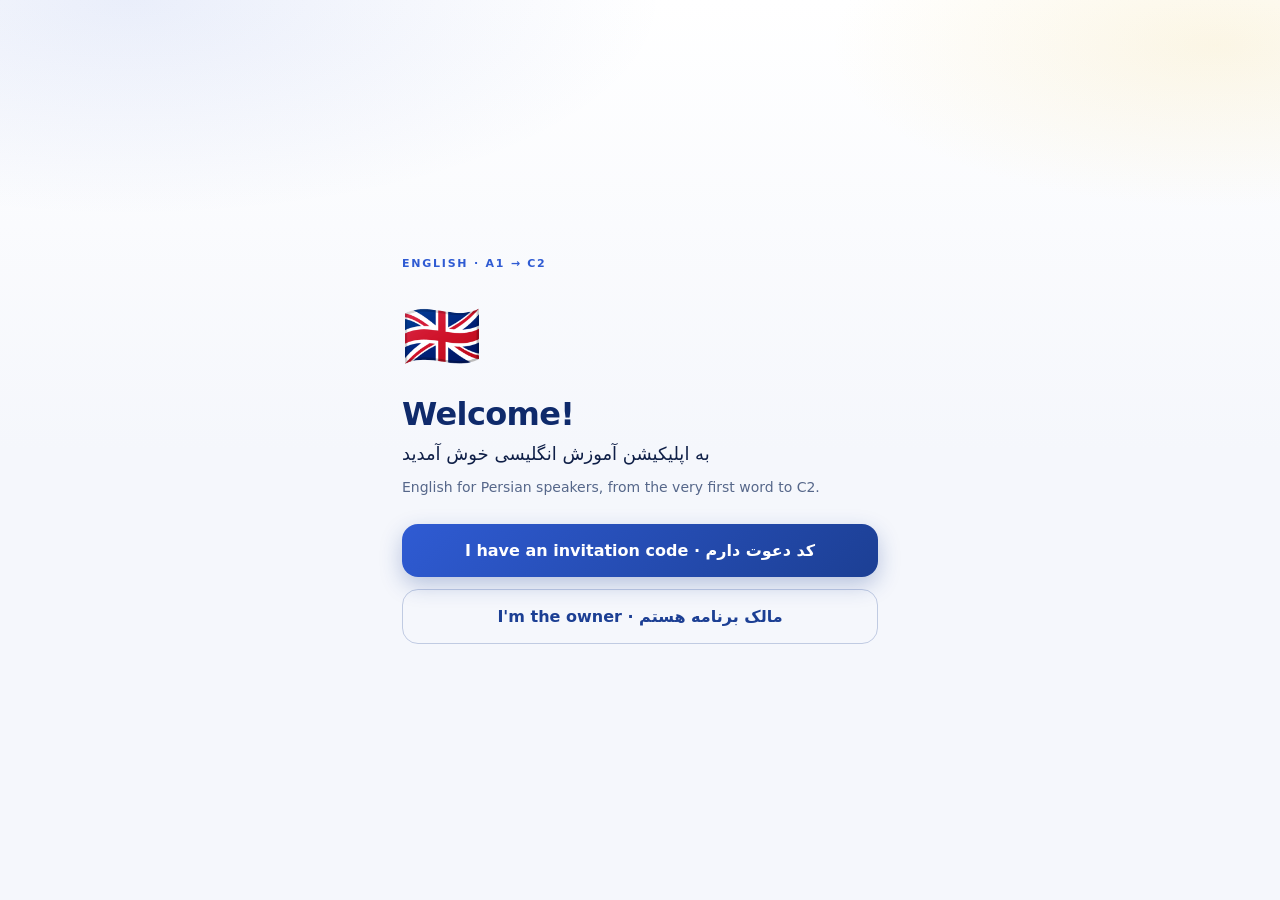
==== index.html @ 4e6e26ab "b11: C2 level, 6 grammar gaps, missing Essential Words and idioms, full Farsi re-read Co-Authored-By" ====
<!DOCTYPE html>
<html lang="en">
<head>
<meta charset="utf-8">
<meta name="viewport" content="width=device-width,initial-scale=1,viewport-fit=cover,maximum-scale=1,user-scalable=no">
<meta name="apple-mobile-web-app-capable" content="yes">
<meta name="mobile-web-app-capable" content="yes">
<meta name="apple-mobile-web-app-status-bar-style" content="default">
<meta name="apple-mobile-web-app-title" content="English">
<meta name="theme-color" content="#FFFFFF">
<meta name="robots" content="noindex">
<title>English — A1 to C2</title>
<link rel="manifest" href="manifest.webmanifest">
<link rel="icon" href="icon.svg" type="image/svg+xml">
<link rel="apple-touch-icon" href="icon-180.png">
<style>
/* Theme: pen-blue ink on white paper; light gold is kept for achievements only
   (streak, trophy, finished levels, owner badge, the "known" mark). */
:root{
  --bg:#F5F7FC; --paper:#FFFFFF; --panel:#FFFFFF; --panel2:#EEF2FB; --panel3:#E4EBF9;
  --line:rgba(28,63,148,.12); --line2:rgba(28,63,148,.24);
  --ink:#1C3F94; --ink2:#2F5BD3; --ink-d:#E8EEFB; --ink-dd:#0F2A6B;
  --tx:#0F1F47; --dim:#56678A; --dim2:#8794B0;
  --gold:#A9821C; --gold-l:#F1D88A; --gold-bg:#FBF3D9;
  --mint:#14885A; --mint-d:#E2F5EC; --coral:#C93C3C; --coral-d:#FCEBEB;
  --sans:-apple-system,BlinkMacSystemFont,"SF Pro Text","Segoe UI",system-ui,sans-serif;
  --fa:"Vazirmatn","Geeza Pro","Damascus","Tahoma",-apple-system,system-ui,sans-serif;
  --r:20px; --sat:env(safe-area-inset-top); --sab:env(safe-area-inset-bottom);
  --grad:linear-gradient(135deg,#2F5BD3,#1C3F94);
  --goldgrad:linear-gradient(135deg,#F6E3A6,#E2BE5A);
}
*{box-sizing:border-box;-webkit-tap-highlight-color:transparent}
html,body{margin:0;padding:0;height:100%}
body{background:var(--bg);color:var(--tx);font-family:var(--sans);font-size:16px;line-height:1.45;overscroll-behavior:none;-webkit-font-smoothing:antialiased}
body::before{content:"";position:fixed;inset:0;z-index:0;pointer-events:none;
  background:radial-gradient(70% 40% at 10% 0%,rgba(47,91,211,.10),transparent 60%),radial-gradient(50% 30% at 95% 5%,rgba(241,216,138,.22),transparent 60%),linear-gradient(180deg,#FFFFFF,var(--bg) 50%)}
button{font:inherit;color:inherit;border:0;background:none;cursor:pointer;padding:0}
input,textarea,select{font:inherit;color:inherit}
.fa{font-family:var(--fa);direction:rtl;unicode-bidi:isolate;text-align:right}
.fa.c,.c .fa{text-align:center}
#app,#gate,#run{position:relative;z-index:1}
#gate{display:none;min-height:100vh;flex-direction:column;justify-content:center;padding:calc(30px + var(--sat)) 22px calc(30px + var(--sab));max-width:520px;margin:0 auto}
#app{display:none;max-width:560px;margin:0 auto;padding:calc(14px + var(--sat)) 16px calc(110px + var(--sab))}
.eyebrow{font-size:11px;letter-spacing:.16em;text-transform:uppercase;color:var(--ink2);font-weight:800}
.h1{font-size:28px;font-weight:800;letter-spacing:-.02em;margin:4px 0;color:var(--ink-dd)}
.h2{font-size:20px;font-weight:750;letter-spacing:-.01em;color:var(--ink-dd)}
.h3{font-size:16px;font-weight:700;color:var(--ink-dd)}
.sm{font-size:14px;color:var(--dim)}
.xs{font-size:12px;color:var(--dim2)}
.card{background:var(--panel);border:1px solid var(--line);border-radius:var(--r);padding:16px;margin:10px 0;box-shadow:0 6px 22px rgba(28,63,148,.07)}
.card.tap{display:block;width:100%;text-align:left;transition:transform .12s}
.card.tap:active{transform:scale(.985)}
.glow{background:linear-gradient(160deg,#FFFFFF,#EEF3FF);border-color:rgba(47,91,211,.35);box-shadow:0 10px 30px rgba(28,63,148,.14)}
.row{display:flex;align-items:center;gap:12px}
.between{display:flex;align-items:center;justify-content:space-between;gap:10px}
.grow{flex:1;min-width:0}
.sec{margin:22px 4px 6px}
.btn{display:block;width:100%;padding:15px 18px;border-radius:16px;background:var(--grad);color:#fff;font-weight:800;font-size:16px;text-align:center;box-shadow:0 8px 22px rgba(28,63,148,.28)}
.btn:active{transform:scale(.98)}
.btn.line{background:transparent;border:1.5px solid var(--line2);color:var(--ink);box-shadow:none}
.btn.ghost{background:var(--ink-d);color:var(--ink);box-shadow:none}
.btn.sm{padding:10px 14px;font-size:14px;border-radius:12px}
.btn.inl{display:inline-block;width:auto}
.chip{display:inline-block;padding:3px 10px;border-radius:999px;font-size:11px;font-weight:800;letter-spacing:.06em;background:var(--ink-d);color:var(--ink)}
.chip.gold{background:var(--goldgrad);color:#5A430A;box-shadow:0 2px 8px rgba(226,190,90,.35)}
.chip.mint{background:var(--mint-d);color:var(--mint)}
.chip.blue{background:var(--ink-d);color:var(--ink)}
.lv-A1{--lc:#2F9E6B}.lv-A2{--lc:#1F8A9E}.lv-B1{--lc:#2F5BD3}.lv-B2{--lc:#6A4FD0}.lv-C1{--lc:#A9821C}.lv-C2{--lc:#0F2A6B}
.lvchip{display:inline-block;min-width:34px;text-align:center;padding:3px 8px;border-radius:9px;font-size:11px;font-weight:900;color:var(--lc);background:color-mix(in srgb,var(--lc) 12%,white)}
.typebox{width:100%;padding:14px 16px;border-radius:14px;border:1.5px solid var(--line2);background:#fff;outline:none;font-size:17px;text-align:center}
.typebox:focus{border-color:var(--ink2);box-shadow:0 0 0 3px rgba(47,91,211,.15)}
.bar{height:8px;border-radius:99px;background:var(--ink-d);overflow:hidden}
.bar>i{display:block;height:100%;border-radius:99px;background:var(--grad)}
.bar.gold>i{background:var(--goldgrad)}
.av{display:inline-flex;align-items:center;justify-content:center;width:42px;height:42px;border-radius:14px;background:var(--grad);color:#fff;font-weight:900;font-size:18px;flex:none}
.who{display:flex;align-items:center;gap:12px;width:100%;padding:14px;border-radius:18px;background:var(--panel);border:1px solid var(--line);margin:8px 0;text-align:left}
.icob{display:inline-flex;align-items:center;justify-content:center;width:38px;height:38px;border-radius:12px;background:var(--ink-d);color:var(--ink);font-size:17px;flex:none}
.icob:active{transform:scale(.92)}
.say{display:inline-flex;align-items:center;justify-content:center;width:34px;height:34px;border-radius:50%;background:var(--ink-d);color:var(--ink);font-size:15px;flex:none}
.say.big{width:64px;height:64px;font-size:26px;background:var(--grad);color:#fff;box-shadow:0 10px 26px rgba(28,63,148,.3)}
#tabs{position:fixed;left:50%;transform:translateX(-50%);bottom:calc(12px + var(--sab));z-index:5;display:flex;gap:2px;padding:6px;border-radius:24px;background:rgba(255,255,255,.92);border:1px solid var(--line2);backdrop-filter:blur(18px);-webkit-backdrop-filter:blur(18px);box-shadow:0 12px 34px rgba(15,31,71,.16);width:min(540px,calc(100% - 20px))}
#tabs button{flex:1;padding:7px 2px 6px;border-radius:18px;font-size:10.5px;font-weight:700;color:var(--dim);display:flex;flex-direction:column;align-items:center;gap:1px}
#tabs button b{font-size:20px;line-height:1.1;font-weight:400}
#tabs button.on{background:var(--ink-d);color:var(--ink)}
#run{display:none;position:fixed;inset:0;z-index:20;background:var(--bg);flex-direction:column}
#run::before{content:"";position:absolute;inset:0;pointer-events:none;background:radial-gradient(70% 40% at 50% 0%,rgba(47,91,211,.09),transparent 60%),linear-gradient(180deg,#FFFFFF,var(--bg))}
.runtop{position:relative;display:flex;align-items:center;gap:10px;padding:calc(10px + var(--sat)) 14px 8px}
.runbody{position:relative;flex:1;overflow-y:auto;-webkit-overflow-scrolling:touch;padding:8px 18px calc(24px + var(--sab));max-width:560px;width:100%;margin:0 auto}
.runbar{flex:1}
.opt{display:block;width:100%;padding:15px 16px;margin:9px 0;border-radius:16px;background:#fff;border:1.5px solid var(--line2);font-size:17px;font-weight:600;text-align:center;color:var(--ink-dd);transition:transform .1s;box-shadow:0 2px 8px rgba(28,63,148,.05)}
.opt:active{transform:scale(.98)}
.opt.ok{background:var(--mint-d);border-color:var(--mint);color:var(--mint)}
.opt.bad{background:var(--coral-d);border-color:var(--coral);color:var(--coral)}
.opt.fa{font-size:18px;text-align:center}
.prompt{text-align:center;margin:18px 0 8px}
.prompt .w{font-size:34px;font-weight:850;letter-spacing:-.02em;color:var(--ink)}
.prompt .fa{font-size:26px;text-align:center}
.feedback{margin-top:12px;padding:14px;border-radius:16px;font-size:15px}
.feedback.ok{background:var(--mint-d);color:#0E5E3E}
.feedback.bad{background:var(--coral-d);color:#8E2626}
.gap{display:inline-block;min-width:70px;border-bottom:2.5px solid var(--ink2);color:var(--ink2)}
/* 3D picture: a deep pen-blue tile with a thin gold rim, floating */
.stage{perspective:700px;display:flex;justify-content:center;margin:8px 0 4px;touch-action:none}
.pic3d{width:150px;height:150px;border-radius:38px;display:flex;align-items:center;justify-content:center;font-size:92px;
  background:radial-gradient(120% 120% at 28% 18%,rgba(255,255,255,.28),rgba(255,255,255,0) 55%),linear-gradient(160deg,#3B66DA,#142F75);
  border:2px solid rgba(241,216,138,.75);box-shadow:0 28px 44px rgba(15,42,107,.32),inset 0 1px 0 rgba(255,255,255,.35);
  transform:rotateX(var(--rx,8deg)) rotateY(var(--ry,-10deg));transform-style:preserve-3d;animation:float3d 5s ease-in-out infinite}
.pic3d span{display:block;transform:translateZ(38px);filter:drop-shadow(0 14px 12px rgba(0,0,0,.35))}
.pic3d.tile{font-size:64px;font-weight:900;color:#fff;background:radial-gradient(120% 120% at 28% 18%,rgba(255,255,255,.25),rgba(255,255,255,0) 55%),linear-gradient(160deg,#6F8FE6,#2F5BD3)}
@keyframes float3d{0%,100%{translate:0 0}50%{translate:0 -8px}}
.mini{display:inline-flex;align-items:center;justify-content:center;width:44px;height:44px;border-radius:14px;background:linear-gradient(160deg,#3B66DA,#142F75);font-size:24px;flex:none}
.mini.tile{background:var(--ink-d);color:var(--ink);font-weight:900;font-size:17px}
.svgpic{display:block;width:96px;height:96px}
.svgpic svg{width:100%;height:100%}
.svgpic.sm{width:32px;height:32px}
.syn{display:inline-block;margin:3px 4px 0 0;padding:3px 10px;border-radius:999px;background:var(--ink-d);color:var(--ink);font-size:13px;font-weight:600}
.ex{margin-top:12px;padding:12px 14px;border-radius:14px;background:var(--panel2);border:1px solid var(--line)}
.ex .en{font-size:16px;font-weight:600}
.ex .fa{font-size:15px;color:var(--dim);margin-top:4px}
.dl{display:flex;gap:10px;margin:10px 0;align-items:flex-start}
.dl.r{flex-direction:row-reverse}
.bub{max-width:82%;padding:10px 13px;border-radius:18px;background:#fff;border:1px solid var(--line);box-shadow:0 2px 8px rgba(28,63,148,.05)}
.dl.r .bub{background:var(--ink-d);border-color:rgba(47,91,211,.25)}
.bub.now{box-shadow:0 0 0 2px var(--ink2)}
.bub .fa{font-size:14px;color:var(--dim);margin-top:4px}
.spk{font-size:11px;font-weight:800;color:var(--ink2);margin-bottom:2px}
.toast{position:fixed;left:50%;top:calc(14px + var(--sat));transform:translateX(-50%);z-index:50;padding:11px 18px;border-radius:14px;background:var(--ink-dd);color:#fff;font-size:14px;font-weight:600;box-shadow:0 10px 30px rgba(15,31,71,.3);max-width:90%;text-align:center}
.update{position:fixed;left:50%;transform:translateX(-50%);bottom:calc(92px + var(--sab));z-index:30;display:flex;align-items:center;gap:12px;padding:10px 10px 10px 16px;border-radius:18px;background:#fff;border:1.5px solid var(--ink2);font-weight:700;font-size:14px;box-shadow:0 12px 30px rgba(15,31,71,.2);white-space:nowrap}
.seg{display:flex;gap:6px;flex-wrap:wrap}
.seg button{padding:8px 12px;border-radius:12px;background:var(--ink-d);font-size:13px;font-weight:700;color:var(--dim)}
.seg button.on{background:var(--ink);color:#fff}
.list-item{display:flex;align-items:center;gap:12px;padding:10px 0;border-bottom:1px solid var(--line)}
.list-item:last-child{border-bottom:0}
.ring{width:58px;height:58px;flex:none}
.stat{flex:1;text-align:center;padding:12px 6px;border-radius:16px;background:var(--panel2)}
.stat b{display:block;font-size:22px;color:var(--ink)}
.stat.gold{background:var(--gold-bg)}
.stat.gold b{color:var(--gold)}
.road{position:relative;padding-left:22px}
.road::before{content:"";position:absolute;left:8px;top:8px;bottom:8px;width:3px;border-radius:3px;background:linear-gradient(#2F9E6B,#2F5BD3,#6A4FD0,#E2BE5A)}
.road .card{position:relative}
.road .card::before{content:"";position:absolute;left:-20px;top:22px;width:13px;height:13px;border-radius:50%;background:var(--lc);box-shadow:0 0 0 4px var(--bg)}
.road .card.done{border-color:var(--gold-l);background:linear-gradient(160deg,#FFFFFF,var(--gold-bg))}
.done-mark{color:var(--gold);font-weight:900}
.hide{display:none!important}
.rule{padding:10px 0;border-bottom:1px solid var(--line)}
.rule:last-child{border-bottom:0}
.tip{margin-top:12px;padding:12px 14px;border-radius:14px;background:var(--ink-d);border:1px solid rgba(47,91,211,.25)}
.tip .eyebrow{color:var(--ink)!important}
.pairs{display:grid;grid-template-columns:1fr 1fr;gap:8px;margin-top:10px}
.pairs button{padding:12px 8px;border-radius:14px;background:#fff;border:1.5px solid var(--line2);font-weight:700;color:var(--ink-dd)}
.trophy{display:inline-flex;align-items:center;justify-content:center;width:110px;height:110px;border-radius:34px;background:var(--goldgrad);font-size:62px;box-shadow:0 16px 36px rgba(226,190,90,.45)}
select.typebox{appearance:auto}

</style>
</head>
<body>
<svg width="0" height="0" style="position:absolute"><defs><linearGradient id="rg" x1="0" y1="0" x2="1" y2="1"><stop offset="0" stop-color="#2F5BD3"/><stop offset="1" stop-color="#1C3F94"/></linearGradient></defs></svg>
<div id="gate"></div>
<div id="app"></div>
<div id="run"></div>
<script>
const DATA = {"units":[{"id":"u01","lv":"A1","t":"Hello & introductions","fa":"سلام و معرفی","i":"👋","w":[["hello","phr","سلام","hi, hey","Hello, my name is Sara.","سلام، اسم من سارا است.","👋"],["goodbye","phr","خداحافظ","bye, see you","Goodbye, see you tomorrow!","خداحافظ، فردا می‌بینمت!",""],["name","n","نام، اسم","","What is your name?","اسمت چیست؟",""],["meet","v","ملاقات کردن، آشنا شدن","get to know","Nice to meet you.","از آشنایی با شما خوشحالم.","🤝"],["from","prep","اهل، از","","I am from Iran.","من اهل ایران هستم.",""],["country","n","کشور","nation","Which country are you from?","اهل کدام کشور هستید؟",""],["live","v","زندگی کردن","reside, stay","I live in Tehran.","من در تهران زندگی می‌کنم.",""],["speak","v","صحبت کردن (به زبانی)","talk","Do you speak English?","انگلیسی صحبت می‌کنید؟","🗣️"],["language","n","زبان","tongue","Persian is my first language.","فارسی زبان اول من است.",""],["friend","n","دوست","mate, pal","This is my friend Ali.","این دوستم علی است.",""],["please","adv","لطفاً","","Can you repeat that, please?","می‌شود لطفاً تکرار کنید؟","🙏"],["thank you","phr","متشکرم، ممنون","thanks","Thank you for your help.","از کمکتان ممنونم.",""],["sorry","adj","ببخشید، متأسفم","excuse me","Sorry, I don't understand.","ببخشید، متوجه نمی‌شوم.",""],["understand","v","فهمیدن، متوجه شدن","get, follow","I understand a little English.","من کمی انگلیسی می‌فهمم.",""],["repeat","v","تکرار کردن","say again","Could you repeat the question?","می‌توانید سؤال را تکرار کنید؟","🔁"],["welcome","adj","خوش آمدید","","Welcome to our home!","به خانهٔ ما خوش آمدید!",""]],"d":{"t":"At a language café","fa":"در کافهٔ زبان","sp":["Emma","Reza"],"l":[[0,"Hi! I'm Emma. What's your name?","سلام! من اِما هستم. اسمت چیست؟"],[1,"Hello, Emma. My name is Reza. Nice to meet you.","سلام اِما. اسم من رضاست. از آشنایی‌ات خوشحالم."],[0,"Nice to meet you too. Where are you from?","من هم از آشنایی‌ات خوشحالم. اهل کجایی؟"],[1,"I'm from Iran, but I live in London now.","اهل ایرانم، ولی الان در لندن زندگی می‌کنم."],[0,"Your English is good! Do you speak other languages?","انگلیسی‌ات خوب است! به زبان‌های دیگری هم صحبت می‌کنی؟"],[1,"Thank you! I speak Persian and a little Turkish.","ممنون! فارسی و کمی ترکی صحبت می‌کنم."],[0,"Sorry, can you repeat that?","ببخشید، می‌شود تکرار کنی؟"],[1,"Sure. Persian and a little Turkish.","حتماً. فارسی و کمی ترکی."]],"q":[{"q":"Where does Reza live now?","fa":"رضا الان کجا زندگی می‌کند؟","o":["In London","In Iran","In Turkey"]},{"q":"Which languages does Reza speak?","fa":"رضا به چه زبان‌هایی صحبت می‌کند؟","o":["Persian and some Turkish","Only English","Persian and French"]}]}},{"id":"u31","lv":"A1","t":"Numbers & quantities","fa":"اعداد و مقدارها","i":"🔢","w":[["zero","num","صفر","nought (UK), nil (sport)","The temperature is zero today.","دمای هوا امروز صفر است.","0️⃣"],["one","num","یک","","I have one brother.","یک برادر دارم.","1️⃣"],["two","num","دو","a pair","Two coffees, please.","دو تا قهوه، لطفاً.","2️⃣"],["three","num","سه","","We have three children.","ما سه بچه داریم.","3️⃣"],["ten","num","ده","","The shop opens at ten.","مغازه ساعت ده باز می‌شود.","🔟"],["eleven","num","یازده","","My son is eleven years old.","پسرم یازده ساله است.",""],["twelve","num","دوازده","a dozen","There are twelve months in a year.","یک سال دوازده ماه دارد.",""],["thirteen","num","سیزده","","Sizdah Bedar is on the thirteenth day of the new year.","سیزده‌بدر روز سیزدهم سال نو است.",""],["fifteen","num","پانزده","","The bus comes every fifteen minutes.","اتوبوس هر پانزده دقیقه می‌آید.",""],["twenty","num","بیست","","I'm twenty years old.","بیست سال دارم.",""],["thirty","num","سی","","The ticket costs thirty pounds.","بلیت سی پوند است.",""],["fifty","num","پنجاه","","My father is fifty.","پدرم پنجاه سال دارد.",""],["hundred","num","صد","","A hundred people came to the wedding.","صد نفر به عروسی آمدند.","💯"],["thousand","num","هزار","","The city has two thousand years of history.","این شهر دو هزار سال تاریخ دارد.",""],["million","num","میلیون","","Tehran has about nine million people.","تهران حدود نُه میلیون نفر جمعیت دارد.",""],["first","adj","اول، نخستین","","This is my first time in London.","این اولین بار است که به لندن آمده‌ام.","🥇"],["second","adj","دوم","","Take the second street on the left.","دومین خیابان سمت چپ را بروید.","🥈"],["third","adj","سوم","","We live on the third floor.","ما در طبقهٔ سوم زندگی می‌کنیم.","🥉"],["half","n","نصف، نیم","","Give me half of the cake.","نصف کیک را به من بده.",""],["a few","phr","چند تا (کمی، قابل‌شمارش)","some, several","I have a few questions.","چند تا سؤال دارم.",""],["a lot of","phr","زیاد، مقدار زیادی","lots of, many, much","She has a lot of friends.","او دوستان زیادی دارد.",""],["a little","phr","کمی (غیرقابل‌شمارش)","a bit of","Can I have a little milk?","می‌توانم کمی شیر داشته باشم؟",""],["all","det","همه، تمام","every, the whole","All my friends are here.","همهٔ دوستانم این‌جا هستند.",""],["more","det","بیشتر","extra","Can I have some more rice?","می‌توانم کمی برنج بیشتر داشته باشم؟",""]],"d":{"t":"At the market stall","fa":"سر بساط بازار","sp":["Seller","Maryam"],"l":[[1,"How much are the apples?","سیب‌ها چند است؟"],[0,"Two pounds for a kilo, or three pounds for two kilos.","هر کیلو دو پوند، یا دو کیلو سه پوند."],[1,"Two kilos, please. And a few lemons.","دو کیلو، لطفاً. و چند تا لیمو."],[0,"How many lemons? Five?","چند تا لیمو؟ پنج تا؟"],[1,"Just three, thanks. That's all.","فقط سه تا، ممنون. همین."],[0,"That's three pounds fifty, please.","می‌شود سه پوند و پنجاه پنس، لطفاً."]],"q":[{"q":"How many kilos of apples does Maryam buy?","fa":"مریم چند کیلو سیب می‌خرد؟","o":["Two","One","Three"]},{"q":"How many lemons does she buy?","fa":"چند تا لیمو می‌خرد؟","o":["Three","Five","Two"]}]}},{"id":"u32","lv":"A1","t":"Days, months & dates","fa":"روزها، ماه‌ها و تاریخ","i":"📅","w":[["Monday","n","دوشنبه","","I start work on Monday.","دوشنبه کارم را شروع می‌کنم.",""],["Tuesday","n","سه‌شنبه","","We have English on Tuesday.","سه‌شنبه کلاس انگلیسی داریم.",""],["Wednesday","n","چهارشنبه","","The market is open on Wednesday.","بازار چهارشنبه‌ها باز است.",""],["Thursday","n","پنجشنبه","","Let's meet on Thursday evening.","بیا پنجشنبه عصر همدیگر را ببینیم.",""],["Friday","n","جمعه","","Friday is my favourite day.","جمعه روز مورد علاقهٔ من است.",""],["Saturday","n","شنبه","","I go swimming on Saturday.","شنبه‌ها شنا می‌روم.",""],["Sunday","n","یکشنبه","","Shops close early on Sunday.","یکشنبه‌ها مغازه‌ها زود می‌بندند.",""],["January","n","ژانویه","","It snows a lot in January.","در ژانویه برف زیادی می‌بارد.",""],["February","n","فوریه","","February is the shortest month.","فوریه کوتاه‌ترین ماه است.",""],["March","n","مارس","","Nowruz is on 20 or 21 March.","نوروز ۲۰ یا ۲۱ مارس است.",""],["April","n","آوریل","","It often rains in April.","در آوریل اغلب باران می‌بارد.",""],["May","n","مه (ماه پنجم میلادی)","","My birthday is in May.","تولدم در ماه مه است.",""],["June","n","ژوئن","","Schools close in June.","مدارس در ژوئن تعطیل می‌شوند.",""],["July","n","ژوئیه","","July is very hot in Iran.","ژوئیه در ایران خیلی گرم است.",""],["August","n","اوت","","We go on holiday in August.","در ماه اوت به تعطیلات می‌رویم.",""],["September","n","سپتامبر","","University starts in September.","دانشگاه در سپتامبر شروع می‌شود.",""],["October","n","اکتبر","","The leaves turn red in October.","برگ‌ها در اکتبر قرمز می‌شوند.",""],["November","n","نوامبر","","November is cold and dark here.","نوامبر این‌جا سرد و تاریک است.",""],["December","n","دسامبر","","Yalda Night is in December.","شب یلدا در ماه دسامبر است.",""],["month","n","ماه","","I pay the rent every month.","هر ماه اجاره را می‌پردازم.",""],["year","n","سال","","Happy New Year!","سال نو مبارک!",""],["date","n","تاریخ","","What's the date today?","امروز چندم است؟",""],["birthday","n","تولد، سالروز تولد","","Happy birthday!","تولدت مبارک!","🎂"],["calendar","n","تقویم","schedule","Write it in your calendar.","آن را در تقویمت بنویس.",""]],"d":{"t":"When is your birthday?","fa":"تولدت کِی است؟","sp":["Nora","Arash"],"l":[[0,"When is your birthday, Arash?","آرش، تولدت کِی است؟"],[1,"It's on the second of March. And yours?","دوم مارس است. مال تو چی؟"],[0,"Mine is in December, on the twentieth.","مال من در دسامبر است، بیستم."],[1,"Oh, that's close to Yalda Night!","اوه، نزدیک شب یلداست!"],[0,"What's Yalda Night?","شب یلدا چیست؟"],[1,"It's the longest night of the year. We eat pomegranates and read poetry.","طولانی‌ترین شب سال است. انار می‌خوریم و شعر می‌خوانیم."]],"q":[{"q":"When is Arash's birthday?","fa":"تولد آرش کِی است؟","o":["On 2 March","On 20 December","In May"]},{"q":"What do people eat on Yalda Night?","fa":"در شب یلدا چه می‌خورند؟","o":["Pomegranates","Cake","Rice"]}]}},{"id":"u02","lv":"A1","t":"Numbers, time & days","fa":"اعداد، ساعت و روزها","i":"🕒","w":[["number","n","عدد، شماره","figure","What is your phone number?","شماره تلفنت چند است؟","🔢"],["time","n","زمان، ساعت","","What time is it?","ساعت چند است؟","🕰️"],["o'clock","adv","سرِ ساعت، رأس ساعت","","It's seven o'clock.","ساعت هفت است.","🕖"],["half past","phr","و نیم","-thirty (three-thirty)","It's half past three.","ساعت سه و نیم است.","🕞"],["quarter","n","ربع","fifteen minutes","It's a quarter to nine.","یک ربع به نُه است.",""],["morning","n","صبح","","I drink tea in the morning.","صبح‌ها چای می‌نوشم.","🌅"],["afternoon","n","بعدازظهر","","See you this afternoon.","امروز بعدازظهر می‌بینمت.",""],["evening","n","عصر، سرِ شب","","We eat dinner in the evening.","ما شب‌ها شام می‌خوریم.","🌆"],["night","n","شب","","Good night, sleep well.","شب بخیر، خوب بخوابی.","🌙"],["today","adv","امروز","","Today is Monday.","امروز دوشنبه است.",""],["tomorrow","adv","فردا","","I'm busy tomorrow.","فردا سرم شلوغ است.",""],["yesterday","adv","دیروز","","I was at home yesterday.","دیروز خانه بودم.",""],["week","n","هفته","","There are seven days in a week.","یک هفته هفت روز دارد.",""],["weekend","n","آخر هفته","","What are you doing this weekend?","این آخر هفته چه کار می‌کنی؟",""],["early","adj","زود","","I wake up early.","من زود بیدار می‌شوم.",""],["late","adj","دیر","","Sorry, I'm late.","ببخشید، دیر کردم.",""]],"d":{"t":"Making a plan","fa":"برنامه‌ریزی","sp":["Sam","Leila"],"l":[[0,"Are you free on Saturday?","شنبه وقتت آزاد است؟"],[1,"In the morning, no. In the afternoon, yes.","صبح نه. بعدازظهر، بله."],[0,"Great. Let's meet at the café at three o'clock.","عالی. بیا ساعت سه در کافه همدیگر را ببینیم."],[1,"Three is a bit early for me. How about half past four?","ساعت سه برایم کمی زود است. چهار و نیم چطور؟"],[0,"Half past four is fine. What's your number?","چهار و نیم خوب است. شماره‌ات چند است؟"],[1,"It's 07912 345 678.","۰۷۹۱۲ ۳۴۵ ۶۷۸."],[0,"Thanks. See you on Saturday!","ممنون. شنبه می‌بینمت!"],[1,"See you! Don't be late!","می‌بینمت! دیر نکنی!"]],"q":[{"q":"What time do they meet?","fa":"ساعت چند همدیگر را می‌بینند؟","o":["At half past four","At three o'clock","At four o'clock"]},{"q":"When is Leila busy?","fa":"لیلا کِی کار دارد؟","o":["On Saturday morning","On Saturday afternoon","On Sunday"]}]}},{"id":"u03","lv":"A1","t":"Family & people","fa":"خانواده و آدم‌ها","i":"👨‍👩‍👧","w":[["family","n","خانواده","","I have a big family.","من خانوادهٔ بزرگی دارم.","👨‍👩‍👧‍👦"],["mother","n","مادر","mum, mom","My mother is a nurse.","مادرم پرستار است.",""],["father","n","پدر","dad","My father works in a bank.","پدرم در بانک کار می‌کند.",""],["parents","n","پدر و مادر، والدین","","My parents live in Shiraz.","پدر و مادرم در شیراز زندگی می‌کنند.",""],["brother","n","برادر","","My brother is older than me.","برادرم از من بزرگ‌تر است.",""],["sister","n","خواهر","","I have one sister.","من یک خواهر دارم.",""],["son","n","پسر (فرزند)","","Their son is five years old.","پسرشان پنج ساله است.",""],["daughter","n","دختر (فرزند)","","Our daughter goes to school.","دخترمان به مدرسه می‌رود.",""],["husband","n","شوهر، همسر (مرد)","","Her husband is a doctor.","شوهرش دکتر است.",""],["wife","n","زن، همسر (زن)","","His wife is from Isfahan.","همسرش اهل اصفهان است.",""],["child","n","بچه، کودک (جمع: children)","kid","They have two children.","آن‌ها دو بچه دارند.","🧒"],["baby","n","نوزاد","infant","The baby is sleeping.","نوزاد خواب است.","👶"],["grandmother","n","مادربزرگ","grandma","My grandmother tells great stories.","مادربزرگم داستان‌های فوق‌العاده‌ای تعریف می‌کند.","👵"],["married","adj","متأهل","","Are you married?","ازدواج کرده‌اید؟",""],["old","adj","پیر؛ (سن) ساله","elderly","How old are you?","چند سالت است؟",""],["young","adj","جوان","","My aunt is very young.","خاله‌ام خیلی جوان است.",""]],"d":{"t":"Family photos","fa":"عکس‌های خانوادگی","sp":["Tom","Mina"],"l":[[0,"Is this your family in the photo?","این خانواده‌ات در عکس است؟"],[1,"Yes. These are my parents, and this is my brother, Arash.","بله. این‌ها پدر و مادرم هستند و این برادرم آرش است."],[0,"Is he older or younger than you?","از تو بزرگ‌تر است یا کوچک‌تر؟"],[1,"He's two years younger. He's twenty-six.","دو سال کوچک‌تر است. بیست و شش سالش است."],[0,"Is he married?","ازدواج کرده؟"],[1,"Yes, his wife is Sara, and they have a baby daughter.","بله، همسرش ساراست و یک دختر نوزاد دارند."],[0,"Oh, how lovely! What's her name?","وای، چه خوب! اسمش چیست؟"],[1,"Her name is Nika. She's six months old.","اسمش نیکاست. شش ماهش است."]],"q":[{"q":"How old is Arash?","fa":"آرش چند سال دارد؟","o":["Twenty-six","Twenty-eight","Six"]},{"q":"Who is Nika?","fa":"نیکا کیست؟","o":["Arash's baby daughter","Mina's sister","Arash's wife"]}]}},{"id":"u34","lv":"A1","t":"Everyday verbs (1)","fa":"فعل‌های پرکاربرد (۱)","i":"⚡","w":[["go","v","رفتن","","I go to work by bus.","با اتوبوس سر کار می‌روم.",""],["come","v","آمدن","arrive","Come here, please.","لطفاً بیا این‌جا.",""],["want","v","خواستن","would like","I want a glass of water.","یک لیوان آب می‌خواهم.",""],["need","v","نیاز داشتن، لازم داشتن","require","I need your help.","به کمکت نیاز دارم.",""],["like","v","دوست داشتن","enjoy","I like Persian music.","موسیقی ایرانی را دوست دارم.",""],["love","v","عاشق بودن، خیلی دوست داشتن","adore","I love my family.","خانواده‌ام را خیلی دوست دارم.",""],["have","v","داشتن؛ خوردن (غذا)","own, possess","We have two cars.","ما دو ماشین داریم.",""],["make","v","ساختن، درست کردن","build, create","I'll make some tea.","کمی چای درست می‌کنم.",""],["do","v","انجام دادن","","What do you do?","شغلت چیست؟ (چه کاره‌ای؟)",""],["get","v","گرفتن، به‌دست آوردن؛ رسیدن","receive, obtain","Did you get my email?","ایمیلم به دستت رسید؟",""],["take","v","برداشتن، بردن؛ (وسیله) سوار شدن","","Take an umbrella.","یک چتر بردار.",""],["give","v","دادن","hand","Give me your hand.","دستت را به من بده.",""],["know","v","دانستن، شناختن","","I know her very well.","او را خیلی خوب می‌شناسم.",""],["think","v","فکر کردن","believe","I think it's a good idea.","فکر می‌کنم فکر خوبی است.","🤔"],["see","v","دیدن","","Can you see the mountains?","کوه‌ها را می‌بینی؟",""],["look","v","نگاه کردن","watch","Look at this photo!","به این عکس نگاه کن!",""],["hear","v","شنیدن","","I can't hear you.","صدایت را نمی‌شنوم.",""],["listen","v","گوش دادن","","Listen to the teacher.","به معلم گوش بده.",""],["say","v","گفتن (چیزی)","","What did she say?","چه گفت؟",""],["tell","v","گفتن (به کسی)","inform","Tell me about your trip.","دربارهٔ سفرت برایم بگو.",""],["ask","v","پرسیدن؛ خواستن","","Can I ask a question?","می‌توانم سؤالی بپرسم؟",""],["help","v","کمک کردن","assist","Can you help me, please?","می‌توانید لطفاً کمکم کنید؟",""],["eat","v","خوردن","","We eat dinner at eight.","ساعت هشت شام می‌خوریم.",""],["drink","v","نوشیدن","","Drink more water.","آب بیشتری بنوش.",""]],"d":{"t":"A birthday present","fa":"هدیهٔ تولد","sp":["Lily","Hamid"],"l":[[0,"It's Mum's birthday on Friday. What can we give her?","جمعه تولد مامان است. چه چیزی می‌توانیم به او بدهیم؟"],[1,"I don't know. What does she like?","نمی‌دانم. چه چیزی دوست دارد؟"],[0,"She loves music, and she always listens to the radio.","عاشق موسیقی است و همیشه رادیو گوش می‌دهد."],[1,"Let's get her some good headphones.","بیا برایش یک هدفون خوب بگیریم."],[0,"Good idea! I think she needs new ones.","فکر خوبی است! فکر کنم یک هدفون نو لازم دارد."],[1,"And I'll make a cake.","من هم کیک درست می‌کنم."]],"q":[{"q":"What does their mum love?","fa":"مادرشان عاشق چیست؟","o":["Music","Cooking","Films"]},{"q":"What will Hamid make?","fa":"حمید چه درست می‌کند؟","o":["A cake","Tea","Dinner"]}]}},{"id":"u33","lv":"A1","t":"Colours & shapes","fa":"رنگ‌ها و شکل‌ها","i":"🎨","w":[["red","adj","قرمز","","She has a red car.","او یک ماشین قرمز دارد.","🟥"],["blue","adj","آبی","","The sky is blue.","آسمان آبی است.","🟦"],["green","adj","سبز","","I like green tea.","چای سبز دوست دارم.","🟩"],["yellow","adj","زرد","","Bananas are yellow.","موزها زرد هستند.","🟨"],["orange","adj","نارنجی","","He's wearing an orange T-shirt.","یک تی‌شرت نارنجی پوشیده.","🟧"],["purple","adj","بنفش","violet","Her dress is purple.","لباسش بنفش است.","🟪"],["pink","adj","صورتی","","The baby's room is pink.","اتاق نوزاد صورتی است.",""],["brown","adj","قهوه‌ای","","He has brown eyes.","او چشمان قهوه‌ای دارد.","🟫"],["black","adj","سیاه، مشکی","","I need black shoes.","کفش مشکی لازم دارم.","⬛"],["white","adj","سفید","","The walls are white.","دیوارها سفید هستند.","⬜"],["grey","adj","خاکستری","gray (US)","It's a grey, cloudy day.","روزی خاکستری و ابری است.",""],["gold","adj","طلایی","golden","She wears a gold ring.","او یک انگشتر طلا دارد.",""],["silver","adj","نقره‌ای","","I bought a silver watch.","یک ساعت نقره‌ای خریدم.",""],["light","adj","روشن (رنگ)","pale","She likes light blue.","او آبی روشن دوست دارد.",""],["dark","adj","تیره، تاریک","deep","He's wearing a dark suit.","کت‌وشلوار تیره‌ای پوشیده.",""],["colour","n","رنگ","color (US)","What colour is your car?","ماشینت چه رنگی است؟","🌈"],["circle","n","دایره","ring","Draw a circle.","یک دایره بکش.","⭕"],["square","n","مربع","","The table is a square.","میز مربع است.",""],["triangle","n","مثلث","","A triangle has three sides.","مثلث سه ضلع دارد.","🔺"],["line","n","خط","","Write your name on the line.","اسمت را روی خط بنویس.",""],["round","adj","گرد","circular","We have a round table.","یک میز گرد داریم.",""],["shape","n","شکل","form","What shape is it?","چه شکلی است؟",""],["oval","adj","بیضی‌شکل","egg-shaped","She has an oval face.","صورت بیضی‌شکلی دارد.",""],["star","n","ستاره","","Look at the stars tonight!","امشب به ستاره‌ها نگاه کن!","⭐"]],"d":{"t":"Buying a new car","fa":"خرید ماشین نو","sp":["Dealer","Ladan"],"l":[[0,"This model comes in four colours: white, black, grey and red.","این مدل در چهار رنگ موجود است: سفید، مشکی، خاکستری و قرمز."],[1,"I don't like dark colours. Is there a light blue one?","رنگ‌های تیره را دوست ندارم. آبی روشن هم دارید؟"],[0,"Not this model, sorry. The white one is very popular.","این مدل نه، ببخشید. سفیدش خیلی طرفدار دارد."],[1,"White gets dirty quickly. What about red?","سفید زود کثیف می‌شود. قرمز چطور؟"],[0,"Red looks great. Would you like to see it?","قرمز عالی به نظر می‌رسد. می‌خواهید ببینیدش؟"],[1,"Yes, please!","بله، لطفاً!"]],"q":[{"q":"Which colours does Ladan NOT like?","fa":"لادن چه رنگ‌هایی را دوست ندارد؟","o":["Dark colours","Red","Light blue"]},{"q":"Which colour does she want to see?","fa":"کدام رنگ را می‌خواهد ببیند؟","o":["Red","White","Black"]}]}},{"id":"u36","lv":"A1","t":"Describing people","fa":"توصیف ظاهر افراد","i":"🧑","w":[["tall","adj","قدبلند","","My brother is very tall.","برادرم خیلی قدبلند است.",""],["short","adj","قدکوتاه؛ کوتاه","","She is short and slim.","او قدکوتاه و لاغر اندام است.",""],["slim","adj","لاغراندام، باریک","thin","He's slim because he runs a lot.","لاغراندام است چون زیاد می‌دود.",""],["thin","adj","لاغر","skinny","You look thin. Are you eating well?","لاغر به نظر می‌رسی. خوب غذا می‌خوری؟",""],["fat","adj","چاق","overweight","Our cat is very fat.","گربه‌مان خیلی چاق است.",""],["hair","n","مو","","She has long black hair.","او موهای بلند مشکی دارد.",""],["blond","adj","بور، طلایی (مو)","fair","Her son has blond hair.","پسرش موهای بور دارد.",""],["curly","adj","فرفری","wavy","I have curly hair.","موهای من فرفری است.",""],["straight","adj","صاف (مو)","","Her hair is long and straight.","موهایش بلند و صاف است.",""],["moustache","n","سبیل","mustache (US)","My grandfather had a big moustache.","پدربزرگم سبیل بزرگی داشت.",""],["beard","n","ریش","","My uncle has a grey beard.","عمویم ریش خاکستری دارد.","🧔"],["glasses","n","عینک","spectacles","I wear glasses for reading.","برای مطالعه عینک می‌زنم.","👓"],["beautiful","adj","زیبا","pretty, lovely","What a beautiful baby!","چه نوزاد زیبایی!",""],["handsome","adj","خوش‌قیافه (معمولاً برای مرد)","good-looking","Her husband is very handsome.","شوهرش خیلی خوش‌قیافه است.",""],["pretty","adj","قشنگ، ناز","cute","She's a pretty girl.","دختر قشنگی است.",""],["ugly","adj","زشت","unattractive","That building is ugly.","آن ساختمان زشت است.",""],["smile","n","لبخند","grin","She has a lovely smile.","لبخند زیبایی دارد.","😊"],["look like","phr","شبیه (کسی) بودن","resemble","You look like your mother.","شبیه مادرت هستی.",""],["middle-aged","adj","میانسال","","He's a middle-aged man.","او مردی میانسال است.",""],["kind","adj","مهربان","nice","My teacher is very kind.","معلمم خیلی مهربان است.",""],["funny","adj","بامزه، خنده‌دار","amusing","He's a funny guy.","او آدم بامزه‌ای است.","😂"],["friendly","adj","خونگرم، صمیمی","warm","Our neighbours are friendly.","همسایه‌هایمان خونگرم‌اند.",""],["polite","adj","مؤدب","well-mannered","Her children are very polite.","بچه‌هایش خیلی مؤدب‌اند.",""],["clever","adj","باهوش","smart, intelligent","She's a clever student.","او دانش‌آموز باهوشی است.",""]],"d":{"t":"Who is your teacher?","fa":"معلمت کیست؟","sp":["Zoe","Behnam"],"l":[[0,"Which one is your new teacher?","کدام یکی معلم جدیدت است؟"],[1,"The tall man with the beard and glasses.","آن مرد قدبلند با ریش و عینک."],[0,"Oh, he looks serious!","اوه، جدی به نظر می‌رسد!"],[1,"He isn't. He's really funny and kind.","نیست. واقعاً بامزه و مهربان است."],[0,"And the woman with curly hair?","آن خانم مو فرفری چی؟"],[1,"That's his wife. She teaches maths.","همسرش است. ریاضی درس می‌دهد."]],"q":[{"q":"What does the new teacher look like?","fa":"معلم جدید چه شکلی است؟","o":["Tall, with a beard and glasses","Short, with curly hair","Young and blond"]},{"q":"What does the teacher's wife teach?","fa":"همسر معلم چه درسی می‌دهد؟","o":["Maths","English","Music"]}]}},{"id":"u37","lv":"A1","t":"Opposites","fa":"متضادها","i":"↔️","w":[["big","adj","بزرگ","large","They live in a big house.","در خانهٔ بزرگی زندگی می‌کنند.",""],["small","adj","کوچک","little","I have a small car.","یک ماشین کوچک دارم.",""],["new","adj","نو، جدید","","I bought a new phone.","یک گوشی نو خریدم.","🆕"],["modern","adj","مدرن، امروزی","contemporary","They live in a modern flat.","در آپارتمانی مدرن زندگی می‌کنند.",""],["good","adj","خوب","fine, nice","This is a good book.","این کتاب خوبی است.",""],["bad","adj","بد","awful","The weather is bad today.","امروز هوا بد است.",""],["easy","adj","آسان","simple","The test was easy.","امتحان آسان بود.",""],["difficult","adj","سخت، دشوار","hard","English grammar is not difficult.","دستور زبان انگلیسی سخت نیست.",""],["happy","adj","شاد، خوشحال","glad","I'm happy to see you.","از دیدنت خوشحالم.","😀"],["sad","adj","غمگین","unhappy","Why are you sad?","چرا غمگینی؟","😢"],["fast","adj","سریع، تند","quick","This train is very fast.","این قطار خیلی سریع است.",""],["slow","adj","آهسته، کند","","The internet is slow today.","امروز اینترنت کند است.","🐢"],["open","adj","باز","","The bank is open until four.","بانک تا ساعت چهار باز است.",""],["closed","adj","بسته (تعطیل)","shut","The museum is closed on Monday.","موزه دوشنبه‌ها بسته است.",""],["full","adj","پر؛ سیر","","The bus is full.","اتوبوس پر است.",""],["empty","adj","خالی","","The fridge is empty.","یخچال خالی است.",""],["right","adj","درست","correct","That's the right answer.","آن جواب درست است.","✅"],["wrong","adj","غلط، اشتباه","incorrect","Sorry, wrong number.","ببخشید، شماره را اشتباه گرفته‌اید.","❌"],["strong","adj","قوی","powerful","He's very strong.","او خیلی قوی است.",""],["weak","adj","ضعیف","","I feel weak after the flu.","بعد از آنفولانزا احساس ضعف می‌کنم.",""],["rich","adj","ثروتمند","wealthy","He's a rich businessman.","او تاجر ثروتمندی است.",""],["poor","adj","فقیر","","They were poor but happy.","فقیر ولی شاد بودند.",""],["loud","adj","بلند (صدا)","noisy","The music is too loud.","موسیقی خیلی بلند است.","🔊"],["quiet","adj","ساکت، آرام (صدا)","silent","Please be quiet in the library.","لطفاً در کتابخانه ساکت باشید.",""]],"d":{"t":"Two hotels","fa":"دو هتل","sp":["Ella","Kourosh"],"l":[[0,"Which hotel do you prefer, the old one or the new one?","کدام هتل را ترجیح می‌دهی، قدیمی یا جدید؟"],[1,"The new one is big and modern, but it's expensive.","هتل جدید بزرگ و مدرن است، ولی گران است."],[0,"And the old one?","و هتل قدیمی؟"],[1,"It's small and cheap, but it's next to a loud bar.","کوچک و ارزان است، ولی کنار یک بار پرسروصداست."],[0,"I need a quiet room. I sleep badly.","من اتاق آرام لازم دارم. بد می‌خوابم."],[1,"Then let's take the new one.","پس هتل جدید را بگیریم."]],"q":[{"q":"What is the problem with the old hotel?","fa":"مشکل هتل قدیمی چیست؟","o":["It's next to a loud bar","It's expensive","It's far away"]},{"q":"Which hotel do they choose?","fa":"کدام هتل را انتخاب می‌کنند؟","o":["The new one","The old one","Neither"]}]}},{"id":"u04","lv":"A1","t":"Food & drink","fa":"غذا و نوشیدنی","i":"🍞","w":[["bread","n","نان","","I buy fresh bread every day.","هر روز نان تازه می‌خرم.","🍞"],["water","n","آب","","Can I have a glass of water?","می‌توانم یک لیوان آب داشته باشم؟","💧"],["tea","n","چای","","Would you like some tea?","چای میل دارید؟","🍵"],["coffee","n","قهوه","","I drink coffee without sugar.","من قهوه را بدون شکر می‌نوشم.","☕"],["milk","n","شیر","","We need milk and eggs.","شیر و تخم‌مرغ لازم داریم.","🥛"],["egg","n","تخم‌مرغ","","I eat two eggs for breakfast.","صبحانه دو تخم‌مرغ می‌خورم.","🥚"],["rice","n","برنج","","Persian rice is delicious.","برنج ایرانی خوشمزه است.","🍚"],["chicken","n","مرغ (گوشت)","","We're having chicken tonight.","امشب مرغ داریم.","🍗"],["apple","n","سیب","","An apple a day keeps the doctor away.","روزی یک سیب، دکتر را دور نگه می‌دارد.","🍎"],["vegetable","n","سبزیجات، سبزی","veg","Eat more vegetables.","سبزیجات بیشتری بخور.","🥦"],["breakfast","n","صبحانه","","Breakfast is ready!","صبحانه آماده است!",""],["lunch","n","ناهار","","Let's have lunch together.","بیا با هم ناهار بخوریم.",""],["dinner","n","شام","supper","What's for dinner?","شام چی داریم؟",""],["hungry","adj","گرسنه","starving","I'm very hungry.","خیلی گرسنه‌ام.",""],["thirsty","adj","تشنه","","Are you thirsty?","تشنه‌ای؟",""],["delicious","adj","خوشمزه","tasty","This soup is delicious.","این سوپ خوشمزه است.","😋"]],"d":{"t":"What shall we eat?","fa":"چه بخوریم؟","sp":["Kate","Omid"],"l":[[0,"I'm hungry. What's for dinner?","گرسنه‌ام. شام چی داریم؟"],[1,"We have rice and chicken. Is that OK?","برنج و مرغ داریم. خوب است؟"],[0,"Perfect. Do we have any vegetables?","عالی است. سبزی هم داریم؟"],[1,"Yes, there are some tomatoes and a cucumber.","بله، چند تا گوجه و یک خیار هست."],[0,"Great, I'll make a salad.","عالی، من سالاد درست می‌کنم."],[1,"Thanks. Would you like tea or water with dinner?","ممنون. با شام چای می‌خواهی یا آب؟"],[0,"Just water, please. I drink tea after dinner.","فقط آب، لطفاً. من بعد از شام چای می‌نوشم."],[1,"OK. Dinner is ready in twenty minutes.","باشه. شام بیست دقیقهٔ دیگر آماده است."]],"q":[{"q":"What is Kate making?","fa":"کِیت چه درست می‌کند؟","o":["A salad","Rice","Tea"]},{"q":"What does Kate want with dinner?","fa":"کِیت با شام چه می‌خواهد؟","o":["Water","Tea","Milk"]}]}},{"id":"u41","lv":"A1","t":"Fruit & vegetables","fa":"میوه و سبزیجات","i":"🍎","w":[["banana","n","موز","","I eat a banana every morning.","هر روز صبح یک موز می‌خورم.","🍌"],["orange","n","پرتقال","","Fresh orange juice, please.","آب‌پرتقال تازه، لطفاً.","🍊"],["grapes","n","انگور","","These grapes are very sweet.","این انگورها خیلی شیرین‌اند.","🍇"],["watermelon","n","هندوانه","","We eat watermelon on Yalda Night.","شب یلدا هندوانه می‌خوریم.","🍉"],["strawberry","n","توت‌فرنگی","","I love strawberry ice cream.","عاشق بستنی توت‌فرنگی‌ام.","🍓"],["cherry","n","گیلاس","sour cherry (آلبالو)","Cherries are expensive this year.","امسال گیلاس گران است.","🍒"],["lemon","n","لیمو","lime (لیمو ترش کوچک)","Add some lemon to the salad.","کمی لیمو به سالاد اضافه کن.","🍋"],["peach","n","هلو","","This peach is soft and juicy.","این هلو نرم و آبدار است.","🍑"],["pear","n","گلابی","","A pear a day is good for you.","روزی یک گلابی برایت خوب است.","🍐"],["pomegranate","n","انار","","Iran is famous for its pomegranates.","ایران به انارهایش مشهور است.",""],["dates","n","خرما","","We eat dates when we break the fast.","هنگام افطار خرما می‌خوریم.",""],["tomato","n","گوجه‌فرنگی","","Cut the tomatoes into small pieces.","گوجه‌ها را ریز خرد کن.","🍅"],["potato","n","سیب‌زمینی","","I'd like chips — fried potatoes.","سیب‌زمینی سرخ‌کرده می‌خواهم.","🥔"],["onion","n","پیاز","","Fry the onions first.","اول پیازها را سرخ کن.","🧅"],["garlic","n","سیر","","This sauce has a lot of garlic.","این سس سیر زیادی دارد.","🧄"],["carrot","n","هویج","","Rabbits love carrots.","خرگوش‌ها عاشق هویج‌اند.","🥕"],["cucumber","n","خیار","","Cucumber and yoghurt is a Persian side dish.","ماست‌وخیار یک پیش‌غذای ایرانی است.","🥒"],["aubergine","n","بادمجان","eggplant (US)","Kashk-e bademjan is made with aubergines.","کشک بادمجان با بادمجان درست می‌شود.","🍆"],["pepper","n","فلفل","","Red peppers are sweet.","فلفل‌های قرمز شیرین‌اند.","🫑"],["lettuce","n","کاهو","","Wash the lettuce well.","کاهو را خوب بشوی.","🥬"],["mushroom","n","قارچ","","I'd like a mushroom pizza.","یک پیتزا قارچ می‌خواهم.","🍄"],["corn","n","ذرت","maize","We grilled corn in the park.","در پارک ذرت کباب کردیم.","🌽"],["fruit","n","میوه","","Eat more fruit.","میوهٔ بیشتری بخور.",""],["fresh","adj","تازه","","These vegetables are fresh from the farm.","این سبزیجات تازه از مزرعه آمده‌اند.",""]],"d":{"t":"Making a salad","fa":"درست کردن سالاد","sp":["Grace","Pedram"],"l":[[0,"What do you put in a Shirazi salad?","در سالاد شیرازی چه می‌ریزید؟"],[1,"Cucumber, tomato and onion, all cut into small pieces.","خیار، گوجه و پیاز، همه ریز خردشده."],[0,"Any lettuce?","کاهو هم دارد؟"],[1,"No lettuce. Then lemon juice, olive oil and dried mint.","کاهو ندارد. بعد آب‌لیمو، روغن زیتون و نعناع خشک."],[0,"It sounds fresh and simple!","تازه و ساده به نظر می‌رسد!"],[1,"It is. It's perfect in summer.","همین‌طور است. در تابستان عالی است."]],"q":[{"q":"Which vegetable is NOT in a Shirazi salad?","fa":"کدام سبزی در سالاد شیرازی نیست؟","o":["Lettuce","Cucumber","Onion"]},{"q":"What herb goes on top?","fa":"چه گیاهی رویش می‌ریزند؟","o":["Dried mint","Parsley","Basil"]}]}},{"id":"u42","lv":"A1","t":"At the supermarket","fa":"در سوپرمارکت","i":"🛒","w":[["meat","n","گوشت","","I don't eat red meat.","گوشت قرمز نمی‌خورم.","🥩"],["seafood","n","غذای دریایی","","The seafood here is excellent.","غذای دریایی این‌جا عالی است.","🦐"],["cheese","n","پنیر","","Bread and cheese for breakfast.","نان و پنیر برای صبحانه.","🧀"],["butter","n","کره","","Put some butter on the bread.","کمی کره روی نان بزن.","🧈"],["yoghurt","n","ماست","yogurt (US)","Persian food goes well with yoghurt.","غذای ایرانی با ماست خوب است.",""],["sugar","n","شکر","","No sugar, please.","بدون شکر، لطفاً.",""],["salt","n","نمک","","Pass me the salt, please.","لطفاً نمک را بده.","🧂"],["oil","n","روغن","","Cook it in a little oil.","آن را با کمی روغن بپز.",""],["flour","n","آرد","","We need flour to make bread.","برای نان پختن آرد لازم داریم.",""],["pasta","n","ماکارونی، پاستا","","The children love pasta.","بچه‌ها عاشق ماکارونی‌اند.","🍝"],["biscuit","n","بیسکویت","cookie (US)","Would you like a biscuit with your tea?","با چایتان بیسکویت میل دارید؟","🍪"],["chocolate","n","شکلات","","I can't stop eating chocolate.","نمی‌توانم شکلات نخورم.","🍫"],["juice","n","آبمیوه","","A glass of apple juice, please.","یک لیوان آب‌سیب، لطفاً.","🧃"],["bottle","n","بطری","","A bottle of water, please.","یک بطری آب، لطفاً.","🍾"],["packet","n","بسته (بسته‌بندی)","pack","A packet of biscuits.","یک بسته بیسکویت.",""],["can","n","قوطی","tin (UK)","A can of tomatoes.","یک قوطی گوجه.","🥫"],["kilo","n","کیلو","kilogram","Half a kilo of cheese, please.","نیم کیلو پنیر، لطفاً.",""],["basket","n","سبد","","Take a basket.","یک سبد بردار.","🧺"],["trolley","n","چرخ‌دستی خرید","cart (US)","The trolley is full.","چرخ‌دستی پر است.",""],["checkout","n","صندوق (پرداخت)","till","Pay at the checkout.","سر صندوق پرداخت کنید.",""],["shelf","n","قفسه","","The rice is on the top shelf.","برنج در قفسهٔ بالایی است.",""],["on offer","phr","در حراج، تخفیف‌دار","on sale","Chocolate is on offer this week.","این هفته شکلات تخفیف دارد.",""],["shopping list","n","فهرست خرید","","Don't forget the shopping list.","فهرست خرید را فراموش نکن.",""],["plastic bag","n","کیسهٔ پلاستیکی","carrier bag","Bring your own bag — plastic bags cost 10p.","کیسهٔ خودت را بیاور؛ کیسهٔ پلاستیکی ۱۰ پنس است.",""]],"d":{"t":"Weekly shopping","fa":"خرید هفتگی","sp":["Mike","Fariba"],"l":[[0,"Have you got the shopping list?","فهرست خرید را داری؟"],[1,"Yes: rice, chicken, yoghurt, bread and some fruit.","بله: برنج، مرغ، ماست، نان و کمی میوه."],[0,"Do we need sugar?","شکر لازم داریم؟"],[1,"No, we still have a full packet. But we need oil.","نه، هنوز یک بستهٔ پر داریم. ولی روغن لازم داریم."],[0,"Look, coffee is on offer — two for one!","ببین، قهوه تخفیف دارد، دو تا به قیمت یکی!"],[1,"Great, take two. Let's go to the checkout.","عالی، دو تا بردار. برویم سر صندوق."]],"q":[{"q":"What don't they need to buy?","fa":"چه چیزی لازم نیست بخرند؟","o":["Sugar","Oil","Rice"]},{"q":"What is on offer?","fa":"چه چیزی تخفیف دارد؟","o":["Coffee","Bread","Chicken"]}]}},{"id":"u05","lv":"A1","t":"Home & furniture","fa":"خانه و وسایل","i":"🏠","w":[["house","n","خانه (ساختمان)","home","They live in a small house.","آن‌ها در یک خانهٔ کوچک زندگی می‌کنند.","🏠"],["flat","n","آپارتمان","apartment (US)","My flat is on the third floor.","آپارتمانم در طبقهٔ سوم است.",""],["room","n","اتاق","","The house has four rooms.","خانه چهار اتاق دارد.",""],["kitchen","n","آشپزخانه","","My mother is in the kitchen.","مادرم در آشپزخانه است.",""],["bedroom","n","اتاق خواب","","My bedroom is very quiet.","اتاق خوابم خیلی ساکت است.",""],["bathroom","n","حمام، سرویس بهداشتی","toilet, restroom (US)","Where is the bathroom?","سرویس بهداشتی کجاست؟",""],["door","n","در","","Please close the door.","لطفاً در را ببند.","🚪"],["window","n","پنجره","","Can I open the window?","می‌توانم پنجره را باز کنم؟","🪟"],["bed","n","تخت","","The bed is very comfortable.","تخت خیلی راحت است.","🛏️"],["chair","n","صندلی","seat","Take a chair and sit down.","یک صندلی بردار و بنشین.","🪑"],["table","n","میز","","The keys are on the table.","کلیدها روی میز است.",""],["sofa","n","مبل، کاناپه","couch","We watch TV on the sofa.","روی کاناپه تلویزیون تماشا می‌کنیم.","🛋️"],["key","n","کلید","","I can't find my key.","کلیدم را پیدا نمی‌کنم.","🔑"],["floor","n","طبقه؛ کف","storey","We live on the ground floor.","ما در طبقهٔ همکف زندگی می‌کنیم.",""],["clean","adj","تمیز","spotless","The kitchen is clean now.","آشپزخانه الان تمیز است.",""],["dirty","adj","کثیف","filthy","These plates are dirty.","این بشقاب‌ها کثیف‌اند.",""]],"d":{"t":"Showing a new flat","fa":"نشان دادن آپارتمان جدید","sp":["Anna","Hamed"],"l":[[0,"Welcome to my new flat! Come in.","به آپارتمان جدیدم خوش آمدی! بیا تو."],[1,"Thanks! Wow, it's really bright.","ممنون! وای، واقعاً روشن است."],[0,"Yes, the windows are big. This is the living room.","بله، پنجره‌ها بزرگ‌اند. این‌جا اتاق نشیمن است."],[1,"I love the sofa. How many bedrooms are there?","عاشق این کاناپه‌ام. چند تا اتاق خواب دارد؟"],[0,"Two. And the kitchen is next to the bathroom.","دو تا. و آشپزخانه کنار حمام است."],[1,"Which floor is it on?","طبقهٔ چندم است؟"],[0,"The fourth floor, and there's no lift!","طبقهٔ چهارم، و آسانسور هم ندارد!"],[1,"Well, that's good exercise!","خب، ورزش خوبی است!"]],"q":[{"q":"How many bedrooms does the flat have?","fa":"آپارتمان چند اتاق خواب دارد؟","o":["Two","Three","Four"]},{"q":"What is the problem with the flat?","fa":"مشکل آپارتمان چیست؟","o":["There is no lift","It is dark","It is small"]}]}},{"id":"u48","lv":"A1","t":"Things in the house","fa":"وسایل خانه","i":"🏡","w":[["fridge","n","یخچال","refrigerator","Put the milk in the fridge.","شیر را در یخچال بگذار.",""],["cooker","n","اجاق گاز","stove (US)","The soup is on the cooker.","سوپ روی اجاق است.",""],["oven","n","فر","","Bake the cake in the oven for 30 minutes.","کیک را ۳۰ دقیقه در فر بپز.",""],["washing machine","n","ماشین لباسشویی","washer","The washing machine is very noisy.","ماشین لباسشویی خیلی سروصدا می‌کند.",""],["sink","n","سینک ظرفشویی","basin","The dirty plates are in the sink.","بشقاب‌های کثیف در سینک است.",""],["shower","n","دوش (حمام)","","The shower is broken.","دوش خراب است.","🚿"],["toilet","n","توالت، سرویس","loo (informal UK), WC","Where's the toilet, please?","سرویس بهداشتی کجاست، لطفاً؟","🚽"],["mirror","n","آینه","","Look in the mirror.","در آینه نگاه کن.","🪞"],["lamp","n","چراغ (رومیزی)","light","Turn on the lamp.","چراغ را روشن کن.",""],["carpet","n","فرش","rug","Persian carpets are famous.","فرش‌های ایرانی مشهورند.",""],["curtains","n","پرده","drapes (US)","Close the curtains, please.","لطفاً پرده‌ها را بکش.",""],["wall","n","دیوار","","There's a clock on the wall.","یک ساعت روی دیوار است.",""],["stairs","n","پله‌ها","staircase","Be careful on the stairs.","روی پله‌ها مراقب باش.",""],["garden","n","باغچه، حیاط","yard (US)","We grow tomatoes in the garden.","در باغچه گوجه می‌کاریم.",""],["balcony","n","بالکن","","We have breakfast on the balcony.","در بالکن صبحانه می‌خوریم.",""],["roof","n","سقف، بام","","There's a hole in the roof.","سقف سوراخ شده.",""],["cupboard","n","کمد (آشپزخانه)، کابینت","cabinet","The cups are in the cupboard.","فنجان‌ها در کابینت است.",""],["wardrobe","n","کمد لباس","closet (US)","Hang your clothes in the wardrobe.","لباس‌هایت را در کمد آویزان کن.",""],["pillow","n","بالش","","I need a soft pillow.","یک بالش نرم لازم دارم.",""],["blanket","n","پتو","","It's cold. Take another blanket.","سرد است. یک پتوی دیگر بردار.",""],["plate","n","بشقاب","dish","Put the plates on the table.","بشقاب‌ها را روی میز بگذار.","🍽️"],["cup","n","فنجان","mug","Would you like a cup of tea?","یک فنجان چای میل دارید؟",""],["glass","n","لیوان","","A glass of water, please.","یک لیوان آب، لطفاً.",""],["TV","n","تلویزیون","television","Turn off the TV.","تلویزیون را خاموش کن.","📺"]],"d":{"t":"Moving in","fa":"اسباب‌کشی","sp":["Liam","Golnar"],"l":[[0,"Where shall I put the lamp?","چراغ را کجا بگذارم؟"],[1,"Next to the sofa, please. And the mirror goes in the bathroom.","کنار کاناپه، لطفاً. آینه هم توی حمام می‌رود."],[0,"This carpet is beautiful. Is it Persian?","این فرش زیباست. ایرانی است؟"],[1,"Yes, it's from Kashan. It was my grandmother's.","بله، کاشی است. مال مادربزرگم بود."],[0,"Let's put it in the living room.","بیا بگذاریمش در اتاق نشیمن."],[1,"Good idea. Now, where are the cups? I need a cup of tea!","فکر خوبی است. حالا، فنجان‌ها کجاست؟ یک فنجان چای لازم دارم!"]],"q":[{"q":"Where does the mirror go?","fa":"آینه کجا می‌رود؟","o":["In the bathroom","Next to the sofa","In the kitchen"]},{"q":"Where is the carpet from?","fa":"فرش از کجاست؟","o":["Kashan","Tabriz","Isfahan"]}]}},{"id":"u35","lv":"A1","t":"Everyday verbs (2)","fa":"فعل‌های پرکاربرد (۲)","i":"🏃","w":[["walk","v","راه رفتن، پیاده رفتن","","I walk to school.","پیاده به مدرسه می‌روم.","🚶"],["run","v","دویدن","jog","He runs every morning.","او هر روز صبح می‌دود.","🏃"],["sit","v","نشستن","","Please sit here.","لطفاً این‌جا بنشینید.",""],["stand","v","ایستادن","","Stand in the queue, please.","لطفاً در صف بایستید.",""],["sleep","v","خوابیدن","","I sleep eight hours a night.","شبی هشت ساعت می‌خوابم.","😴"],["dance","v","رقصیدن","","They danced all night at the wedding.","در عروسی تمام شب رقصیدند.","💃"],["close","v","بستن","shut","Close the door, please.","لطفاً در را ببند.",""],["write","v","نوشتن","","Write your name here.","اسمت را این‌جا بنویس.",""],["learn","v","یاد گرفتن","study","I'm learning English.","دارم انگلیسی یاد می‌گیرم.",""],["study","v","درس خواندن، مطالعه کردن","learn","She studies medicine.","او پزشکی می‌خواند.","📚"],["teach","v","درس دادن، یاد دادن","","My mother teaches maths.","مادرم ریاضی درس می‌دهد.",""],["play","v","بازی کردن؛ نواختن","","The children play in the garden.","بچه‌ها در باغچه بازی می‌کنند.",""],["wait","v","صبر کردن، منتظر ماندن","","Wait for me!","منتظرم بمان!","⏳"],["stay","v","ماندن","remain","We stayed at home.","در خانه ماندیم.",""],["visit","v","دیدن کردن، سر زدن","","I visit my grandmother every week.","هر هفته به مادربزرگم سر می‌زنم.",""],["bring","v","آوردن","","Bring your passport.","پاسپورتت را بیاور.",""],["carry","v","حمل کردن","","Can you carry this bag?","می‌توانی این کیف را حمل کنی؟",""],["find","v","پیدا کردن","","I can't find my keys.","کلیدهایم را پیدا نمی‌کنم.",""],["lose","v","گم کردن؛ باختن","","Don't lose your ticket.","بلیتت را گم نکن.",""],["put","v","گذاشتن","place","Put the milk in the fridge.","شیر را در یخچال بگذار.",""],["use","v","استفاده کردن","","Can I use your phone?","می‌توانم از گوشی‌ات استفاده کنم؟",""],["try","v","سعی کردن؛ امتحان کردن","attempt","Try this soup!","این سوپ را امتحان کن!",""],["feel","v","احساس کردن","","I feel happy today.","امروز احساس شادی می‌کنم.",""],["remember","v","به یاد آوردن، یادم بودن","recall","I don't remember his name.","اسمش یادم نیست.",""]],"d":{"t":"Where are my keys?","fa":"کلیدهایم کجاست؟","sp":["Dan","Shiva"],"l":[[1,"I can't find my keys. I'm going to be late!","کلیدهایم را پیدا نمی‌کنم. دیرم می‌شود!"],[0,"Where do you usually put them?","معمولاً کجا می‌گذاری‌شان؟"],[1,"On the table, next to the door. But they aren't there.","روی میز، کنار در. ولی آن‌جا نیستند."],[0,"Try your coat pocket.","جیب کتت را نگاه کن."],[1,"Oh, here they are! Thank you!","اوه، این‌جا هستند! ممنون!"],[0,"No problem. Now run, or you'll miss the bus!","خواهش می‌کنم. حالا بدو، وگرنه اتوبوس را از دست می‌دهی!"]],"q":[{"q":"Where were the keys?","fa":"کلیدها کجا بودند؟","o":["In her coat pocket","On the table","Next to the door"]},{"q":"Why must Shiva run?","fa":"چرا شیوا باید بدود؟","o":["To catch the bus","To find her keys","To open the door"]}]}},{"id":"u06","lv":"A1","t":"Daily routine","fa":"کارهای روزانه","i":"⏰","w":[["wake up","v","بیدار شدن","get up","I wake up at seven.","ساعت هفت بیدار می‌شوم.","⏰"],["get dressed","v","لباس پوشیدن","dress","I get dressed after breakfast.","بعد از صبحانه لباس می‌پوشم.",""],["take a shower","phr","دوش گرفتن","have a shower","I take a shower every morning.","هر روز صبح دوش می‌گیرم.",""],["brush (your teeth)","v","مسواک زدن","","Brush your teeth before bed.","قبل از خواب مسواک بزن.",""],["go to work","phr","سر کار رفتن","commute","I go to work by bus.","با اتوبوس سر کار می‌روم.",""],["start","v","شروع کردن/شدن","begin","My class starts at nine.","کلاسم ساعت نُه شروع می‌شود.",""],["finish","v","تمام کردن/شدن","end","I finish work at five.","کارم را ساعت پنج تمام می‌کنم.",""],["cook","v","آشپزی کردن","prepare food","My husband cooks dinner.","شوهرم شام درست می‌کند.",""],["watch","v","تماشا کردن","view","We watch the news at night.","شب‌ها اخبار تماشا می‌کنیم.",""],["read","v","خواندن","","I read before I sleep.","قبل از خواب مطالعه می‌کنم.","📖"],["go to bed","phr","به رختخواب رفتن","turn in","I usually go to bed at eleven.","معمولاً ساعت یازده می‌خوابم.",""],["always","adv","همیشه","","I always drink tea in the morning.","همیشه صبح‌ها چای می‌نوشم.",""],["usually","adv","معمولاً","normally","I usually walk to work.","معمولاً پیاده سر کار می‌روم.",""],["sometimes","adv","گاهی","occasionally","Sometimes I cook pasta.","گاهی پاستا درست می‌کنم.",""],["never","adv","هرگز، هیچ‌وقت","","I never eat fast food.","هیچ‌وقت فست‌فود نمی‌خورم.",""],["busy","adj","سرشلوغ، مشغول","occupied","Mondays are always busy.","دوشنبه‌ها همیشه شلوغ است.",""]],"d":{"t":"A typical day","fa":"یک روز معمولی","sp":["Lucy","Babak"],"l":[[0,"What time do you usually get up?","معمولاً ساعت چند بیدار می‌شوی؟"],[1,"At half past six. I take a shower and have breakfast.","ساعت شش و نیم. دوش می‌گیرم و صبحانه می‌خورم."],[0,"That's early! When do you start work?","چه زود! کِی کار را شروع می‌کنی؟"],[1,"At eight. I always go by train.","ساعت هشت. همیشه با قطار می‌روم."],[0,"And what do you do in the evening?","عصرها چه کار می‌کنی؟"],[1,"I cook dinner, and sometimes I watch a film.","شام درست می‌کنم و گاهی فیلم می‌بینم."],[0,"Do you go to bed late?","دیر می‌خوابی؟"],[1,"Never. I'm always in bed by eleven.","هیچ‌وقت. همیشه تا ساعت یازده در رختخوابم."]],"q":[{"q":"How does Babak go to work?","fa":"بابک چطور سر کار می‌رود؟","o":["By train","By bus","On foot"]},{"q":"When does Babak go to bed?","fa":"بابک کِی می‌خوابد؟","o":["By eleven","After midnight","At half past six"]}]}},{"id":"u38","lv":"A1","t":"The body","fa":"بدن","i":"🧍","w":[["face","n","صورت","","Wash your face.","صورتت را بشوی.",""],["eye","n","چشم","","Close your eyes.","چشمانت را ببند.","👁️"],["ear","n","گوش","","My ear hurts.","گوشم درد می‌کند.","👂"],["nose","n","بینی","","He has a big nose.","بینی بزرگی دارد.","👃"],["mouth","n","دهان","","Open your mouth, please.","لطفاً دهانتان را باز کنید.","👄"],["arm","n","بازو، دست (از شانه تا مچ)","","I broke my arm.","دستم شکست.","💪"],["hand","n","دست (کف و انگشتان)","","Wash your hands before eating.","قبل از غذا دست‌هایت را بشوی.","✋"],["finger","n","انگشت (دست)","","I cut my finger.","انگشتم را بریدم.","☝️"],["leg","n","پا (ساق تا ران)","","He has long legs.","پاهای بلندی دارد.","🦵"],["foot","n","پا (کف پا؛ جمع: feet)","","My feet are cold.","پاهایم سرد است.","🦶"],["knee","n","زانو","","She hurt her knee playing football.","موقع فوتبال زانویش آسیب دید.",""],["shoulder","n","شانه (بدن)","","My shoulders are tired.","شانه‌هایم خسته است.",""],["neck","n","گردن","","She wore a scarf around her neck.","شالی دور گردنش انداخته بود.",""],["heart","n","قلب (عضو بدن)","","Exercise is good for the heart.","ورزش برای قلب خوب است.","🫀"],["skin","n","پوست","","Use sun cream to protect your skin.","برای محافظت از پوستت کرم ضدآفتاب بزن.",""],["blood","n","خون","","He gave blood at the hospital.","در بیمارستان خون اهدا کرد.","🩸"],["bone","n","استخوان","","Milk is good for your bones.","شیر برای استخوان‌هایت خوب است.","🦴"],["brain","n","مغز","mind","The brain needs sleep.","مغز به خواب نیاز دارد.","🧠"],["lip","n","لب","","My lips are dry.","لب‌هایم خشک است.",""],["tongue","n","زبان (عضو بدن)","","Don't burn your tongue!","زبانت را نسوزان!","👅"],["chest","n","قفسهٔ سینه","","I have a pain in my chest.","در قفسهٔ سینه‌ام درد دارم.",""],["toe","n","انگشت پا","","I hurt my toe.","انگشت پایم آسیب دید.",""],["body","n","بدن","","Sleep is important for your body.","خواب برای بدنت مهم است.",""],["pain","n","درد","ache","Do you have any pain?","درد دارید؟",""]],"d":{"t":"At the pharmacy","fa":"در داروخانه","sp":["Pharmacist","Saeed"],"l":[[1,"Hello. I have a pain in my knee.","سلام. زانویم درد می‌کند."],[0,"When did it start?","از کِی شروع شد؟"],[1,"Yesterday. I was playing football and I fell.","دیروز. داشتم فوتبال بازی می‌کردم و زمین خوردم."],[0,"Can you walk normally?","می‌توانید عادی راه بروید؟"],[1,"Yes, but it hurts on the stairs.","بله، ولی روی پله‌ها درد می‌کند."],[0,"Put ice on it and rest. If it isn't better in three days, see a doctor.","رویش یخ بگذارید و استراحت کنید. اگر تا سه روز بهتر نشد، پیش دکتر بروید."]],"q":[{"q":"What happened to Saeed?","fa":"چه اتفاقی برای سعید افتاد؟","o":["He fell while playing football","He fell down the stairs","He cut his finger"]},{"q":"When should he see a doctor?","fa":"کِی باید پیش دکتر برود؟","o":["If it isn't better in three days","Today","Never"]}]}},{"id":"u39","lv":"A1","t":"Personal things","fa":"وسایل شخصی","i":"👜","w":[["bag","n","کیف، کیسه","","My bag is very heavy.","کیفم خیلی سنگین است.","👜"],["wallet","n","کیف پول","purse (women's)","I lost my wallet.","کیف پولم را گم کردم.","👛"],["phone","n","گوشی، تلفن","mobile, cell phone (US)","Can I borrow your phone?","می‌توانم گوشی‌ات را قرض بگیرم؟","📱"],["watch","n","ساعت مچی","","My watch is five minutes fast.","ساعتم پنج دقیقه جلوست.","⌚"],["lipstick","n","رژ لب","","She's wearing red lipstick.","رژ لب قرمز زده است.","💄"],["card","n","کارت","","Can I pay by card?","می‌توانم با کارت پرداخت کنم؟","💳"],["pen","n","خودکار","biro","Can I borrow a pen?","می‌توانم یک خودکار قرض بگیرم؟","🖊️"],["pencil","n","مداد","","Write it in pencil.","آن را با مداد بنویس.","✏️"],["notebook","n","دفترچه","","I write new words in my notebook.","کلمات جدید را در دفترچه‌ام می‌نویسم.","📓"],["diary","n","دفتر خاطرات؛ سررسید","planner","I write in my diary every night.","هر شب در دفتر خاطراتم می‌نویسم.",""],["laptop","n","لپ‌تاپ","notebook computer","I work on my laptop.","با لپ‌تاپم کار می‌کنم.","💻"],["headphones","n","هدفون","earphones","I listen to podcasts with headphones.","با هدفون پادکست گوش می‌دهم.","🎧"],["ring","n","انگشتر، حلقه","","She wears a wedding ring.","حلقهٔ ازدواج دستش است.","💍"],["necklace","n","گردنبند","","My mother gave me this necklace.","مادرم این گردنبند را به من داد.",""],["scarf","n","شال‌گردن، روسری","","Wear a warm scarf.","یک شال‌گردن گرم بپوش.","🧣"],["hat","n","کلاه","cap","He's wearing a hat.","کلاه سرش است.","👒"],["gloves","n","دستکش","","It's cold. Take your gloves.","سرد است. دستکش‌هایت را بردار.","🧤"],["sunglasses","n","عینک آفتابی","shades","I need my sunglasses.","عینک آفتابی‌ام را لازم دارم.","🕶️"],["tissue","n","دستمال کاغذی","","Do you have a tissue?","دستمال کاغذی داری؟",""],["comb","n","شانه (مو)","","I always carry a comb.","همیشه یک شانه همراهم دارم.",""],["toothbrush","n","مسواک","","Don't forget your toothbrush.","مسواکت را فراموش نکن.","🪥"],["soap","n","صابون","","Wash your hands with soap.","دست‌هایت را با صابون بشوی.","🧼"],["towel","n","حوله","","Can I have a clean towel?","می‌توانم یک حولهٔ تمیز داشته باشم؟",""],["ID card","n","کارت شناسایی","identity card","Show me your ID card, please.","لطفاً کارت شناسایی‌تان را نشان دهید.","🪪"]],"d":{"t":"Packing for a trip","fa":"بستن چمدان برای سفر","sp":["Mum","Tara"],"l":[[0,"Have you got everything for the trip?","همه‌چیز را برای سفر برداشته‌ای؟"],[1,"I think so. Phone, charger, wallet, passport…","فکر کنم. گوشی، شارژر، کیف پول، پاسپورت…"],[0,"What about your toothbrush and a towel?","مسواک و حوله‌ات چی؟"],[1,"The hotel has towels. But I need my toothbrush!","هتل حوله دارد. ولی مسواکم را لازم دارم!"],[0,"And take a scarf and gloves. It's cold there.","شال‌گردن و دستکش هم بردار. آن‌جا سرد است."],[1,"OK, Mum. Thanks!","باشه مامان. ممنون!"]],"q":[{"q":"What did Tara almost forget?","fa":"تارا نزدیک بود چه چیزی را فراموش کند؟","o":["Her toothbrush","Her passport","Her phone"]},{"q":"Why does she need a scarf and gloves?","fa":"چرا شال‌گردن و دستکش لازم دارد؟","o":["It's cold there","It's raining","For a party"]}]}},{"id":"u07","lv":"A1","t":"Shopping & clothes","fa":"خرید و لباس","i":"🛍️","w":[["shop","n","مغازه","store (US)","The shop opens at nine.","مغازه ساعت نُه باز می‌شود.","🏪"],["buy","v","خریدن","purchase","I want to buy a new jacket.","می‌خواهم یک کاپشن نو بخرم.",""],["price","n","قیمت","cost","What's the price of this bag?","قیمت این کیف چند است؟","🏷️"],["cheap","adj","ارزان","inexpensive","These shoes are cheap.","این کفش‌ها ارزان‌اند.",""],["expensive","adj","گران","pricey, costly","That watch is too expensive.","آن ساعت خیلی گران است.",""],["pay","v","پرداخت کردن","","Can I pay by card?","می‌توانم با کارت پرداخت کنم؟",""],["cash","n","پول نقد","","I don't have any cash.","هیچ پول نقدی ندارم.","💵"],["size","n","اندازه، سایز","","What size are you?","سایزت چند است؟",""],["try on","v","پرو کردن","","Can I try on this shirt?","می‌توانم این پیراهن را پرو کنم؟",""],["shirt","n","پیراهن","","He's wearing a white shirt.","او پیراهن سفید پوشیده.","👔"],["trousers","n","شلوار","pants (US)","These trousers are too long.","این شلوار خیلی بلند است.","👖"],["dress","n","پیراهن زنانه، لباس زنانه","gown (formal)","She bought a red dress.","او یک پیراهن قرمز خرید.","👗"],["shoes","n","کفش","","I need comfortable shoes.","کفش راحت لازم دارم.","👟"],["jacket","n","کاپشن، کت","blazer (formal)","Take a jacket, it's cold.","یک کاپشن بردار، سرد است.","🧥"],["receipt","n","رسید","","Can I have the receipt, please?","لطفاً رسید را بدهید.","🧾"],["wear","v","پوشیدن (به تن داشتن)","have on","I usually wear jeans.","معمولاً شلوار جین می‌پوشم.",""]],"d":{"t":"In a clothes shop","fa":"در لباس‌فروشی","sp":["Assistant","Nasrin"],"l":[[0,"Hello, can I help you?","سلام، کمکی از من برمی‌آید؟"],[1,"Yes, please. I'm looking for a jacket.","بله، لطفاً. دنبال یک کاپشن می‌گردم."],[0,"What size are you?","سایزتان چند است؟"],[1,"Medium, I think. Can I try this one on?","فکر کنم مدیوم. می‌توانم این را پرو کنم؟"],[0,"Of course. The fitting room is over there.","البته. اتاق پرو آن‌جاست."],[1,"It fits well. How much is it?","اندازه است. قیمتش چند است؟"],[0,"It's forty-five pounds. It's on sale today.","چهل و پنج پوند است. امروز تخفیف دارد."],[1,"Great, I'll take it. Can I pay by card?","عالی، برش می‌دارم. می‌توانم با کارت بپردازم؟"]],"q":[{"q":"How much is the jacket?","fa":"کاپشن چند است؟","o":["£45","£54","£40"]},{"q":"How does Nasrin want to pay?","fa":"نسرین می‌خواهد چطور پرداخت کند؟","o":["By card","In cash","She doesn't buy it"]}]}},{"id":"u43","lv":"A1","t":"Jobs","fa":"شغل‌ها","i":"👩‍⚕️","w":[["doctor","n","دکتر، پزشک","physician","She wants to be a doctor.","او می‌خواهد پزشک شود.","🧑‍⚕️"],["nurse","n","پرستار","","The nurse gave me an injection.","پرستار به من آمپول زد.",""],["teacher","n","معلم","","My teacher is from Canada.","معلمم اهل کاناداست.","🧑‍🏫"],["student","n","دانشجو، دانش‌آموز","pupil (school)","I'm a university student.","دانشجوی دانشگاه هستم.","🧑‍🎓"],["police officer","n","مأمور پلیس","policeman/policewoman","Ask a police officer for help.","از یک مأمور پلیس کمک بخواه.","👮"],["cook","n","آشپز","chef","He works as a cook in a restaurant.","در یک رستوران آشپز است.","🧑‍🍳"],["farmer","n","کشاورز","","My grandfather was a farmer.","پدربزرگم کشاورز بود.","🧑‍🌾"],["shop assistant","n","فروشنده (مغازه)","sales assistant","The shop assistant was very helpful.","فروشنده خیلی کمک کرد.",""],["mechanic","n","مکانیک","","The mechanic is fixing my car.","مکانیک دارد ماشینم را تعمیر می‌کند.","🧑‍🔧"],["builder","n","بنا، کارگر ساختمانی","construction worker","The builders start at seven.","کارگران ساختمانی ساعت هفت شروع می‌کنند.","👷"],["dentist","n","دندان‌پزشک","","I go to the dentist twice a year.","سالی دو بار پیش دندان‌پزشک می‌روم.",""],["lawyer","n","وکیل","solicitor (UK)","You should talk to a lawyer.","بهتر است با یک وکیل صحبت کنی.",""],["pilot","n","خلبان","","The pilot spoke to the passengers.","خلبان با مسافران صحبت کرد.","🧑‍✈️"],["accountant","n","حسابدار","","Our accountant does the taxes.","حسابدارمان کارهای مالیاتی را انجام می‌دهد.",""],["hairdresser","n","آرایشگر","barber (for men)","I have an appointment at the hairdresser's.","در آرایشگاه وقت دارم.","💇"],["journalist","n","روزنامه‌نگار","reporter","She's a journalist for the BBC.","او خبرنگار بی‌بی‌سی است.",""],["cleaner","n","نظافتچی","","The cleaner comes on Mondays.","نظافتچی دوشنبه‌ها می‌آید.",""],["artist","n","هنرمند، نقاش","painter","She's a famous artist.","او هنرمند مشهوری است.","🧑‍🎨"],["writer","n","نویسنده","author","Who is your favourite writer?","نویسندهٔ مورد علاقه‌ات کیست؟",""],["manager","n","مدیر","boss","I'd like to speak to the manager.","می‌خواهم با مدیر صحبت کنم.",""],["scientist","n","دانشمند","researcher","Scientists study climate change.","دانشمندان تغییرات اقلیمی را مطالعه می‌کنند.","🧑‍🔬"],["programmer","n","برنامه‌نویس","developer","She's a computer programmer.","او برنامه‌نویس کامپیوتر است.","🧑‍💻"],["unemployed","adj","بیکار","out of work","He's unemployed at the moment.","فعلاً بیکار است.",""],["retired","adj","بازنشسته","","My parents are retired.","پدر و مادرم بازنشسته‌اند.",""]],"d":{"t":"What do you do?","fa":"شغلت چیست؟","sp":["Jane","Navid"],"l":[[0,"What do you do, Navid?","نوید، شغلت چیست؟"],[1,"I'm a programmer. I work for a bank. And you?","برنامه‌نویسم. برای یک بانک کار می‌کنم. تو چطور؟"],[0,"I'm a nurse at the children's hospital.","در بیمارستان کودکان پرستارم."],[1,"That's hard work! Do you work at night?","کار سختی است! شب‌ها هم کار می‌کنی؟"],[0,"Sometimes. What about your wife?","گاهی. همسرت چه کار می‌کند؟"],[1,"She was a teacher, but now she's retired.","معلم بود، ولی حالا بازنشسته است."]],"q":[{"q":"Where does Jane work?","fa":"جین کجا کار می‌کند؟","o":["At a children's hospital","At a bank","At a school"]},{"q":"What is Navid's wife now?","fa":"همسر نوید الان چه وضعی دارد؟","o":["Retired","A teacher","A nurse"]}]}},{"id":"u44","lv":"A1","t":"Countries & nationalities","fa":"کشورها و ملیت‌ها","i":"🌍","w":[["Iran","n","ایران","","I was born in Iran.","در ایران به دنیا آمدم.","🇮🇷"],["Iranian","adj","ایرانی","Persian","She's Iranian.","او ایرانی است.",""],["Persian","n","فارسی (زبان)؛ پارسی","Farsi","Do you speak Persian?","فارسی صحبت می‌کنید؟",""],["England","n","انگلستان","","He lives in England.","او در انگلستان زندگی می‌کند.","🏴󠁧󠁢󠁥󠁮󠁧󠁿"],["British","adj","بریتانیایی","UK","He has a British passport.","او پاسپورت بریتانیایی دارد.","🇬🇧"],["the United States","n","ایالات متحده","the USA, America","My cousin lives in the United States.","پسرعمویم در ایالات متحده زندگی می‌کند.","🇺🇸"],["American","adj","آمریکایی","","I love American films.","فیلم‌های آمریکایی را دوست دارم.",""],["Canada","n","کانادا","","Canada is very cold in winter.","کانادا زمستان‌ها خیلی سرد است.","🇨🇦"],["Germany","n","آلمان","","German cars are famous.","ماشین‌های آلمانی مشهورند.","🇩🇪"],["German","adj","آلمانی","","She speaks German and English.","او آلمانی و انگلیسی صحبت می‌کند.",""],["France","n","فرانسه","","Paris is the capital of France.","پاریس پایتخت فرانسه است.","🇫🇷"],["French","adj","فرانسوی","","I love French bread.","عاشق نان فرانسوی‌ام.",""],["Turkey","n","ترکیه","Türkiye","We had a holiday in Turkey.","در ترکیه تعطیلات گذراندیم.","🇹🇷"],["Turkish","adj","ترکی، ترکیه‌ای","","Turkish coffee is strong.","قهوهٔ ترک غلیظ است.",""],["the Netherlands","n","هلند","Holland","The Netherlands is a flat country.","هلند کشوری هموار است.","🇳🇱"],["Dutch","adj","هلندی","","My neighbour is Dutch.","همسایه‌ام هلندی است.",""],["Arabic","n","عربی (زبان)","","Arabic is written from right to left.","عربی از راست به چپ نوشته می‌شود.",""],["Afghanistan","n","افغانستان","","Dari is spoken in Afghanistan.","در افغانستان به دری صحبت می‌کنند.","🇦🇫"],["China","n","چین","","China has the biggest population.","چین بیشترین جمعیت را دارد.","🇨🇳"],["Chinese","adj","چینی","","Let's get Chinese food.","بیا غذای چینی بگیریم.",""],["capital","n","پایتخت","","Tehran is the capital of Iran.","تهران پایتخت ایران است.",""],["city","n","شهر (بزرگ)","town (smaller)","Isfahan is a beautiful city.","اصفهان شهر زیبایی است.","🏙️"],["village","n","روستا","","My grandparents live in a village.","پدربزرگ و مادربزرگم در روستا زندگی می‌کنند.",""],["world","n","جهان، دنیا","globe","I want to travel around the world.","می‌خواهم دور دنیا سفر کنم.","🌍"]],"d":{"t":"Where are you from?","fa":"اهل کجایی؟","sp":["Lucas","Elham"],"l":[[0,"Are you Turkish?","ترک هستی؟"],[1,"No, I'm Iranian. I'm from Tabriz, in the north-west.","نه، ایرانی‌ام. اهل تبریزم، در شمال‌غرب."],[0,"Do people speak Persian there?","آن‌جا مردم فارسی صحبت می‌کنند؟"],[1,"Yes, and Azerbaijani Turkish too. And you?","بله، و ترکی آذربایجانی هم. تو چطور؟"],[0,"I'm German, but my mother is French.","من آلمانی‌ام، ولی مادرم فرانسوی است."],[1,"So you speak three languages!","پس به سه زبان صحبت می‌کنی!"]],"q":[{"q":"Where is Elham from?","fa":"الهام اهل کجاست؟","o":["Tabriz, Iran","Turkey","Germany"]},{"q":"What nationality is Lucas's mother?","fa":"مادر لوکاس چه ملیتی دارد؟","o":["French","German","Turkish"]}]}},{"id":"u45","lv":"A1","t":"School & classroom","fa":"مدرسه و کلاس","i":"🏫","w":[["school","n","مدرسه","","My children go to the same school.","بچه‌هایم به یک مدرسه می‌روند.","🏫"],["class","n","کلاس","lesson","The class starts at nine.","کلاس ساعت نُه شروع می‌شود.",""],["classroom","n","کلاس درس (اتاق)","","The classroom is on the first floor.","کلاس درس در طبقهٔ اول است.",""],["lesson","n","درس، جلسهٔ درس","class","Today's lesson is about food.","درس امروز دربارهٔ غذاست.",""],["homework","n","تکلیف خانه","assignment","Did you do your homework?","تکلیفت را انجام دادی؟",""],["exam","n","امتحان","test","I have an exam tomorrow.","فردا امتحان دارم.",""],["question","n","سؤال","","Do you have any questions?","سؤالی دارید؟","❓"],["answer","n","جواب","reply","I know the answer!","جواب را می‌دانم!",""],["word","n","کلمه، واژه","","What does this word mean?","این کلمه چه معنایی دارد؟",""],["sentence","n","جمله","","Write five sentences.","پنج جمله بنویس.",""],["page","n","صفحه","","Open your books at page ten.","کتاب‌هایتان را صفحهٔ ده باز کنید.",""],["board","n","تخته","whiteboard","Look at the board.","به تخته نگاه کنید.",""],["dictionary","n","فرهنگ لغت","","Use a dictionary.","از فرهنگ لغت استفاده کن.",""],["meaning","n","معنی","","What's the meaning of 'tidy'?","معنی tidy چیست؟",""],["spell","v","هجی کردن","","How do you spell your name?","اسمت را چطور هجی می‌کنی؟",""],["pronounce","v","تلفظ کردن","say","How do you pronounce this word?","این کلمه را چطور تلفظ می‌کنی؟",""],["mean","v","معنی دادن؛ منظور داشتن","","What does 'busy' mean?","busy یعنی چه؟",""],["correct","adj","درست، صحیح","right","Your answer is correct.","جوابت درست است.",""],["example","n","مثال","","Can you give me an example?","می‌توانی مثالی بزنی؟",""],["break","n","زنگ تفریح، استراحت","pause","We have a ten-minute break.","ده دقیقه استراحت داریم.",""],["university","n","دانشگاه","college","She studies at Tehran University.","او در دانشگاه تهران درس می‌خواند.",""],["maths","n","ریاضی","math (US)","Maths is my favourite subject.","ریاضی درس مورد علاقهٔ من است.","➗"],["history","n","تاریخ (درس)","","I'm interested in Iranian history.","به تاریخ ایران علاقه دارم.",""],["science","n","علوم","","We do experiments in science.","در درس علوم آزمایش انجام می‌دهیم.",""]],"d":{"t":"In class","fa":"سر کلاس","sp":["Teacher","Amir"],"l":[[0,"Open your books at page twenty, please.","لطفاً کتاب‌هایتان را صفحهٔ بیست باز کنید."],[1,"Excuse me, what does 'tidy' mean?","ببخشید، tidy یعنی چه؟"],[0,"It means clean and in order. For example: 'My room is tidy.'","یعنی تمیز و مرتب. مثلاً: My room is tidy."],[1,"Thank you. How do you spell it?","ممنون. چطور هجی می‌شود؟"],[0,"T-I-D-Y. Write it in your notebook.","تی-آی-دی-وای. در دفترت بنویس."],[1,"And for homework?","تکلیف خانه چی؟"],[0,"Learn these ten new words for Tuesday.","این ده کلمهٔ جدید را برای سه‌شنبه یاد بگیرید."]],"q":[{"q":"What does 'tidy' mean?","fa":"tidy یعنی چه؟","o":["Clean and in order","Very small","Late"]},{"q":"Which page do they open?","fa":"کدام صفحه را باز می‌کنند؟","o":["Page twenty","Page two","Page twelve"]}]}},{"id":"u40","lv":"A1","t":"Transport","fa":"وسایل نقلیه","i":"🚌","w":[["car","n","ماشین، خودرو","automobile","I go to work by car.","با ماشین سر کار می‌روم.","🚗"],["bus","n","اتوبوس","coach (long-distance)","The bus is late again.","اتوبوس دوباره دیر کرده.","🚌"],["train","n","قطار","","The train to Mashhad is full.","قطار مشهد پر است.","🚆"],["bike","n","دوچرخه","bicycle","I ride my bike to the park.","با دوچرخه به پارک می‌روم.","🚲"],["taxi","n","تاکسی","cab","Let's take a taxi.","بیا تاکسی بگیریم.","🚕"],["plane","n","هواپیما","aeroplane, aircraft","The plane lands at six.","هواپیما ساعت شش فرود می‌آید.","✈️"],["underground","n","مترو (لندن)","subway (US), metro, tube","I take the underground to work.","با مترو سر کار می‌روم.","🚇"],["boat","n","قایق","ship (big)","We crossed the river by boat.","با قایق از رودخانه گذشتیم.","⛵"],["motorbike","n","موتورسیکلت","motorcycle","He rides a motorbike.","او موتورسواری می‌کند.","🏍️"],["bus stop","n","ایستگاه اتوبوس","","Wait at the bus stop.","در ایستگاه اتوبوس منتظر بمان.","🚏"],["airport","n","فرودگاه","","How far is the airport?","فرودگاه چقدر دور است؟",""],["drive","v","رانندگی کردن","","Can you drive?","رانندگی بلدی؟",""],["ride","v","سوار شدن (دوچرخه، اسب، موتور)","","She rides her bike to school.","با دوچرخه به مدرسه می‌رود.",""],["by bus","phr","با اتوبوس","on the bus","I usually go by bus.","معمولاً با اتوبوس می‌روم.",""],["on foot","phr","پیاده","walking","It's ten minutes on foot.","پیاده ده دقیقه است.",""],["traffic","n","ترافیک","congestion","The traffic is terrible this morning.","امروز صبح ترافیک وحشتناک است.",""],["traffic lights","n","چراغ راهنمایی","","Stop at the traffic lights.","سر چراغ راهنمایی بایست.","🚦"],["road","n","جاده، خیابان","street","Be careful when you cross the road.","موقع رد شدن از خیابان مراقب باش.","🛣️"],["driver","n","راننده","","The bus driver was very friendly.","رانندهٔ اتوبوس خیلی خوش‌برخورد بود.",""],["passenger","n","مسافر","traveller","The train has 300 passengers.","قطار ۳۰۰ مسافر دارد.",""],["seat","n","صندلی (وسیلهٔ نقلیه)","","Is this seat free?","این صندلی خالی است؟",""],["parking","n","پارکینگ، جای پارک","car park","There's no parking here.","این‌جا جای پارک نیست.","🅿️"],["petrol","n","بنزین","gas (US), fuel","We need petrol.","بنزین لازم داریم.","⛽"],["seat belt","n","کمربند ایمنی","","Fasten your seat belt.","کمربند ایمنی‌ات را ببند.",""]],"d":{"t":"How do you get to work?","fa":"چطور سر کار می‌روی؟","sp":["Rob","Soraya"],"l":[[0,"How do you get to work?","چطور سر کار می‌روی؟"],[1,"Usually by underground. It's fast, but it's very busy.","معمولاً با مترو. سریع است، ولی خیلی شلوغ است."],[0,"Why don't you drive?","چرا با ماشین نمی‌روی؟"],[1,"The traffic is terrible, and there's no parking near my office.","ترافیک وحشتناک است و نزدیک دفترم جای پارک نیست."],[0,"I go by bike. It's cheap and healthy.","من با دوچرخه می‌روم. ارزان و سالم است."],[1,"Good idea, but not in the rain!","فکر خوبی است، ولی نه زیر باران!"]],"q":[{"q":"How does Soraya usually go to work?","fa":"ثریا معمولاً چطور سر کار می‌رود؟","o":["By underground","By car","By bike"]},{"q":"Why doesn't she drive?","fa":"چرا با ماشین نمی‌رود؟","o":["Traffic and no parking","She can't drive","Petrol is expensive"]}]}},{"id":"u08","lv":"A1","t":"Town & directions","fa":"شهر و آدرس دادن","i":"🗺️","w":[["street","n","خیابان","road","I live on a quiet street.","من در خیابانی آرام زندگی می‌کنم.",""],["station","n","ایستگاه","","Where is the train station?","ایستگاه قطار کجاست؟","🚉"],["bank","n","بانک","","The bank is closed on Sunday.","بانک یکشنبه‌ها بسته است.","🏦"],["pharmacy","n","داروخانه","chemist's (UK)","Is there a pharmacy near here?","این نزدیکی داروخانه هست؟",""],["supermarket","n","سوپرمارکت","grocery store (US)","The supermarket is open until ten.","سوپرمارکت تا ساعت ده باز است.","🛒"],["park","n","پارک","","Let's walk in the park.","بیا در پارک قدم بزنیم.","🏞️"],["hospital","n","بیمارستان","","The hospital is on the left.","بیمارستان سمت چپ است.","🏥"],["turn","v","پیچیدن، چرخیدن","","Turn right at the lights.","سر چراغ راهنمایی به راست بپیچ.",""],["left","n","چپ","","The bank is on your left.","بانک سمت چپ شماست.","⬅️"],["right","n","راست","","Turn right here.","این‌جا به راست بپیچ.","➡️"],["straight on","adv","مستقیم","straight ahead","Go straight on for 200 metres.","۲۰۰ متر مستقیم بروید.","⬆️"],["corner","n","گوشه، سر نبش","","The café is on the corner.","کافه سر نبش است.",""],["next to","prep","کنارِ","beside","The pharmacy is next to the bank.","داروخانه کنار بانک است.",""],["opposite","prep","روبه‌رویِ","across from","The park is opposite the school.","پارک روبه‌روی مدرسه است.",""],["near","prep","نزدیکِ","close to","Is it near here?","این نزدیکی است؟",""],["far","adj","دور","distant","The station isn't far.","ایستگاه دور نیست.",""]],"d":{"t":"Asking the way","fa":"پرسیدن آدرس","sp":["Woman","Kian"],"l":[[1,"Excuse me, is there a pharmacy near here?","ببخشید، این نزدیکی داروخانه هست؟"],[0,"Yes, there's one on King Street.","بله، یکی در خیابان کینگ هست."],[1,"How do I get there?","چطور بروم آن‌جا؟"],[0,"Go straight on and turn left at the bank.","مستقیم بروید و سر بانک به چپ بپیچید."],[1,"Turn left at the bank. OK.","سر بانک به چپ. باشه."],[0,"The pharmacy is on the right, opposite the park.","داروخانه سمت راست است، روبه‌روی پارک."],[1,"Is it far?","دور است؟"],[0,"No, it's about five minutes on foot.","نه، حدود پنج دقیقه پیاده است."]],"q":[{"q":"Where is the pharmacy?","fa":"داروخانه کجاست؟","o":["Opposite the park","Next to the bank","On the left"]},{"q":"How long does it take to walk there?","fa":"پیاده رفتن تا آن‌جا چقدر طول می‌کشد؟","o":["About five minutes","Fifteen minutes","Half an hour"]}]}},{"id":"u46","lv":"A1","t":"Places in town","fa":"مکان‌های شهر","i":"🏙️","w":[["museum","n","موزه","gallery","The museum is free on Sundays.","موزه یکشنبه‌ها رایگان است.","🏛️"],["library","n","کتابخانه","","I borrow books from the library.","از کتابخانه کتاب امانت می‌گیرم.",""],["cinema","n","سینما","movie theater (US)","Let's go to the cinema tonight.","بیا امشب برویم سینما.","🎦"],["restaurant","n","رستوران","","There's a good Persian restaurant here.","این‌جا یک رستوران ایرانی خوب هست.",""],["café","n","کافه","coffee shop","We met at a café.","در یک کافه همدیگر را دیدیم.",""],["bakery","n","نانوایی","baker's","The bakery opens at six.","نانوایی ساعت شش باز می‌شود.","🥖"],["post office","n","اداره پست","","I need to send a parcel from the post office.","باید از اداره پست یک بسته بفرستم.","🏤"],["mosque","n","مسجد","","The mosque is beautiful at night.","مسجد در شب زیباست.","🕌"],["church","n","کلیسا","","The old church is in the centre.","کلیسای قدیمی در مرکز شهر است.","⛪"],["market","n","بازار","bazaar","The fruit market is open every day.","بازار میوه هر روز باز است.",""],["shopping centre","n","مرکز خرید","mall (US)","The shopping centre is very busy.","مرکز خرید خیلی شلوغ است.",""],["hotel","n","هتل","","Our hotel is near the beach.","هتلمان نزدیک ساحل است.","🏨"],["theatre","n","تئاتر","theater (US)","We saw a play at the theatre.","در تئاتر یک نمایش دیدیم.","🎭"],["bridge","n","پل","","Isfahan's old bridges are famous.","پل‌های قدیمی اصفهان مشهورند.","🌉"],["square","n","میدان (شهر)","plaza","Let's meet in the main square.","بیا در میدان اصلی همدیگر را ببینیم.",""],["town centre","n","مرکز شهر","city centre, downtown (US)","The shops are in the town centre.","مغازه‌ها در مرکز شهر هستند.",""],["police station","n","کلانتری، ایستگاه پلیس","","Report it at the police station.","آن را در کلانتری گزارش بده.",""],["petrol station","n","پمپ بنزین","gas station (US)","Stop at the next petrol station.","در پمپ بنزین بعدی توقف کن.",""],["stadium","n","ورزشگاه، استادیوم","","The stadium was full for the match.","ورزشگاه برای مسابقه پر بود.","🏟️"],["swimming pool","n","استخر","pool","The swimming pool is closed today.","استخر امروز بسته است.",""],["zoo","n","باغ‌وحش","","The children loved the zoo.","بچه‌ها عاشق باغ‌وحش شدند.",""],["building","n","ساختمان","","Our office is in that tall building.","دفتر ما در آن ساختمان بلند است.","🏢"],["town hall","n","شهرداری","city hall (US)","You can register at the town hall.","می‌توانید در شهرداری ثبت‌نام کنید.",""],["car park","n","پارکینگ (محوطه)","parking lot (US)","The car park is behind the supermarket.","پارکینگ پشت سوپرمارکت است.",""]],"d":{"t":"A day in town","fa":"یک روز در شهر","sp":["Sophie","Majid"],"l":[[0,"What shall we do today?","امروز چه کار کنیم؟"],[1,"Let's go to the museum in the morning. It's free on Sundays.","صبح برویم موزه. یکشنبه‌ها رایگان است."],[0,"Good idea. And lunch?","فکر خوبی است. ناهار چی؟"],[1,"There's a nice café next to the main square.","یک کافهٔ خوب کنار میدان اصلی هست."],[0,"Then the cinema in the evening?","بعد هم عصر سینما؟"],[1,"Perfect. Let's take the bus; parking in town is expensive.","عالی. با اتوبوس برویم؛ پارکینگ در شهر گران است."]],"q":[{"q":"Why go to the museum today?","fa":"چرا امروز به موزه بروند؟","o":["It's free on Sundays","It's new","It's near the café"]},{"q":"Why will they take the bus?","fa":"چرا با اتوبوس می‌روند؟","o":["Parking is expensive","They have no car","The bus is fast"]}]}},{"id":"u47","lv":"A1","t":"Animals","fa":"حیوانات","i":"🐾","w":[["dog","n","سگ","puppy (young)","Our dog loves walks.","سگمان عاشق پیاده‌روی است.","🐕"],["cat","n","گربه","kitten (young)","The cat is sleeping on the sofa.","گربه روی کاناپه خوابیده.","🐈"],["bird","n","پرنده","","I can hear the birds in the morning.","صبح‌ها صدای پرنده‌ها را می‌شنوم.","🐦"],["horse","n","اسب","","She rides a horse every weekend.","هر آخر هفته اسب‌سواری می‌کند.","🐎"],["cow","n","گاو (ماده)","cattle","Cows give us milk.","گاوها به ما شیر می‌دهند.","🐄"],["sheep","n","گوسفند (جمع: sheep)","lamb (young)","There are many sheep on the hills.","گوسفندان زیادی روی تپه‌ها هستند.","🐑"],["chicken","n","مرغ (حیوان)","hen","We keep chickens in the garden.","در حیاط مرغ نگه می‌داریم.","🐔"],["goat","n","بز","","Goats can climb mountains.","بزها می‌توانند از کوه بالا بروند.","🐐"],["rabbit","n","خرگوش","bunny","My daughter has a pet rabbit.","دخترم یک خرگوش خانگی دارد.","🐇"],["mouse","n","موش (جمع: mice)","","There's a mouse in the kitchen!","در آشپزخانه یک موش هست!","🐁"],["lion","n","شیر (حیوان)","","The lion is the king of the jungle.","شیر سلطان جنگل است.","🦁"],["tiger","n","ببر","","The Caspian tiger lived in northern Iran.","ببر مازندران در شمال ایران زندگی می‌کرد.","🐅"],["bear","n","خرس","","Bears sleep in winter.","خرس‌ها زمستان می‌خوابند.","🐻"],["elephant","n","فیل","","Elephants never forget.","فیل‌ها هیچ‌وقت فراموش نمی‌کنند.","🐘"],["camel","n","شتر","","Camels can live in the desert.","شترها می‌توانند در بیابان زندگی کنند.","🐪"],["monkey","n","میمون","","The monkeys at the zoo are funny.","میمون‌های باغ‌وحش بامزه‌اند.","🐒"],["snake","n","مار","","I'm afraid of snakes.","از مار می‌ترسم.","🐍"],["fish","n","ماهی (حیوان)","","We have goldfish at Nowruz.","در نوروز ماهی قرمز داریم.","🐠"],["insect","n","حشره","bug","Bees are useful insects.","زنبورها حشرات مفیدی هستند.",""],["bee","n","زنبور عسل","","A bee stung me.","یک زنبور مرا نیش زد.","🐝"],["butterfly","n","پروانه","","Look at that beautiful butterfly.","به آن پروانهٔ زیبا نگاه کن.","🦋"],["pet","n","حیوان خانگی","","Do you have any pets?","حیوان خانگی داری؟",""],["feed","v","غذا دادن","","Don't forget to feed the cat.","فراموش نکن به گربه غذا بدهی.",""],["wild","adj","وحشی","","Wild animals live in the forest.","حیوانات وحشی در جنگل زندگی می‌کنند.",""]],"d":{"t":"A new pet","fa":"یک حیوان خانگی جدید","sp":["Child","Dad"],"l":[[0,"Dad, can we get a pet? Please!","بابا، می‌شود یک حیوان خانگی بگیریم؟ لطفاً!"],[1,"What kind of pet do you want?","چه جور حیوانی می‌خواهی؟"],[0,"A dog! A big brown dog.","سگ! یک سگ بزرگ قهوه‌ای."],[1,"A dog needs a lot of walks. Who's going to walk it?","سگ پیاده‌روی زیادی لازم دارد. چه کسی می‌برد بیرونش؟"],[0,"Me! Every morning and every evening.","من! هر روز صبح و هر روز عصر."],[1,"Let's start with a rabbit and see.","بیا اول با یک خرگوش شروع کنیم ببینیم."]],"q":[{"q":"What pet does the child want?","fa":"بچه چه حیوانی می‌خواهد؟","o":["A big dog","A cat","A rabbit"]},{"q":"What does Dad suggest?","fa":"پدر چه پیشنهادی می‌دهد؟","o":["Starting with a rabbit","Getting two dogs","No pets at all"]}]}},{"id":"u49","lv":"A1","t":"Everyday expressions","fa":"عبارات روزمره","i":"💬","w":[["excuse me","phr","ببخشید (برای جلب توجه)","pardon me","Excuse me, where is the station?","ببخشید، ایستگاه کجاست؟",""],["you're welcome","phr","خواهش می‌کنم (در جواب تشکر)","no problem, not at all","— Thank you! — You're welcome.","— ممنون! — خواهش می‌کنم.",""],["of course","phr","البته، حتماً","sure, certainly","Of course you can come.","البته که می‌توانی بیایی.",""],["no problem","phr","مشکلی نیست","that's fine","No problem, I can wait.","مشکلی نیست، می‌توانم صبر کنم.",""],["never mind","phr","مهم نیست، عیبی ندارد","don't worry","Never mind, we can try again.","عیبی ندارد، می‌توانیم دوباره امتحان کنیم.",""],["how are you?","phr","حالت چطور است؟","how's it going?","Hi Sara, how are you?","سلام سارا، حالت چطور است؟",""],["I'm fine","phr","خوبم","I'm well, I'm good","I'm fine, thanks. And you?","خوبم، ممنون. تو چطور؟",""],["see you later","phr","بعداً می‌بینمت","see you soon","Bye! See you later.","خداحافظ! بعداً می‌بینمت.",""],["good luck","phr","موفق باشی","all the best","Good luck with your exam!","در امتحانت موفق باشی!","🍀"],["congratulations","phr","تبریک می‌گویم","well done","Congratulations on your new job!","شغل جدیدت را تبریک می‌گویم!","🎉"],["have a nice day","phr","روز خوبی داشته باشی","","Thank you. Have a nice day!","ممنون. روز خوبی داشته باشید!",""],["what's up?","phr","چه خبر؟ (خودمانی)","what's new?","Hey Ali, what's up?","سلام علی، چه خبر؟",""],["I don't know","phr","نمی‌دانم","no idea","I don't know the answer.","جواب را نمی‌دانم.","🤷"],["I agree","phr","موافقم","exactly","I agree with you.","با تو موافقم.",""],["me too","phr","من هم همین‌طور","same here","— I'm hungry. — Me too!","— گرسنه‌ام. — من هم!",""],["not really","phr","نه چندان","not much","— Do you like jazz? — Not really.","— جاز دوست داری؟ — نه چندان.",""],["just a moment","phr","یک لحظه صبر کنید","one second, hold on","Just a moment, please.","یک لحظه، لطفاً.",""],["here you are","phr","بفرمایید (هنگام دادن چیزی)","here you go","Here you are, your coffee.","بفرمایید، قهوه‌تان.",""],["take care","phr","مراقب خودت باش","look after yourself","Bye, take care!","خداحافظ، مراقب خودت باش!",""],["what a pity","phr","حیف شد","what a shame","You can't come? What a pity!","نمی‌توانی بیایی؟ حیف شد!",""],["bless you","phr","عافیت باشد (بعد از عطسه)","","— Atchoo! — Bless you!","— اَچّه! — عافیت باشد!",""],["cheers","phr","ممنون (خودمانی)؛ به سلامتی","thanks","Cheers, mate!","ممنون رفیق!",""],["enjoy your meal","phr","نوش جان","bon appétit","Here's your food. Enjoy your meal!","این هم غذایتان. نوش جان!",""],["hurry up","phr","عجله کن","be quick","Hurry up, the film is starting!","عجله کن، فیلم دارد شروع می‌شود!",""]],"d":{"t":"Bumping into a friend","fa":"دیدن اتفاقی یک دوست","sp":["Kate","Mehran"],"l":[[0,"Mehran! What a surprise! How are you?","مهران! چه غافلگیری! حالت چطور است؟"],[1,"I'm fine, thanks. And you? What's up?","خوبم، ممنون. تو چطوری؟ چه خبر؟"],[0,"Good news — I passed my driving test!","خبر خوب — امتحان رانندگی‌ام را قبول شدم!"],[1,"Congratulations! That's great!","تبریک می‌گویم! عالی است!"],[0,"Thanks! Sorry, I have to hurry. My bus is coming.","ممنون! ببخشید، باید عجله کنم. اتوبوسم دارد می‌آید."],[1,"No problem. See you later! Take care!","مشکلی نیست. بعداً می‌بینمت! مراقب خودت باش!"]],"q":[{"q":"What is Kate's good news?","fa":"خبر خوب کِیت چیست؟","o":["She passed her driving test","She has a new job","She's getting married"]},{"q":"Why does Kate have to hurry?","fa":"چرا کِیت باید عجله کند؟","o":["Her bus is coming","She's late for work","It's raining"]}]}},{"id":"u50","lv":"A1","t":"Small but important words","fa":"کلمات کوچک ولی مهم","i":"🔗","w":[["and","conj","و","","I like tea and coffee.","چای و قهوه دوست دارم.",""],["but","conj","اما، ولی","however","It's small but comfortable.","کوچک است ولی راحت.",""],["or","conj","یا","","Tea or coffee?","چای یا قهوه؟",""],["because","conj","چون، زیرا","as, since","I'm tired because I worked late.","خسته‌ام چون تا دیر وقت کار کردم.",""],["so","conj","پس، بنابراین","therefore","It was raining, so we stayed home.","باران می‌بارید، پس در خانه ماندیم.",""],["with","prep","با","","I live with my parents.","با پدر و مادرم زندگی می‌کنم.",""],["without","prep","بدون","","Coffee without sugar, please.","قهوه بدون شکر، لطفاً.",""],["about","prep","دربارهٔ؛ حدود","around","It's a book about history.","کتابی دربارهٔ تاریخ است.",""],["before","prep","قبل از","","Wash your hands before lunch.","قبل از ناهار دست‌هایت را بشوی.",""],["after","prep","بعد از","","Let's go for a walk after dinner.","بعد از شام برویم قدم بزنیم.",""],["in","prep","در، داخلِ","inside","The keys are in my bag.","کلیدها در کیفم است.",""],["on","prep","روی","","The book is on the table.","کتاب روی میز است.",""],["under","prep","زیر","below","The cat is under the bed.","گربه زیر تخت است.",""],["between","prep","بین","","The bank is between the café and the school.","بانک بین کافه و مدرسه است.",""],["behind","prep","پشت","","The car park is behind the hotel.","پارکینگ پشت هتل است.",""],["in front of","prep","جلوی","","Wait in front of the cinema.","جلوی سینما منتظر بمان.",""],["here","adv","این‌جا","","Come here, please.","لطفاً بیا این‌جا.",""],["there","adv","آن‌جا","","I've never been there.","هرگز آن‌جا نرفته‌ام.",""],["very","adv","خیلی","really","It's very cold today.","امروز خیلی سرد است.",""],["also","adv","همچنین، هم","too, as well","She also speaks French.","او فرانسوی هم صحبت می‌کند.",""],["only","adv","فقط","just","I only have five pounds.","فقط پنج پوند دارم.",""],["again","adv","دوباره","once more","Can you say that again?","می‌توانی دوباره بگویی؟",""],["now","adv","حالا، الان","at the moment","I'm busy now.","الان سرم شلوغ است.",""],["then","adv","سپس، بعد؛ آن موقع","next","First we eat, then we go.","اول غذا می‌خوریم، بعد می‌رویم.",""]],"d":{"t":"Finding the café","fa":"پیدا کردن کافه","sp":["Ben","Neda"],"l":[[0,"I'm here, in front of the bank. Where are you?","من این‌جام، جلوی بانک. تو کجایی؟"],[1,"I'm in the café between the bank and the bakery.","در کافه‌ای هستم بین بانک و نانوایی."],[0,"I can't see it. Is it behind the bank?","نمی‌بینمش. پشت بانک است؟"],[1,"No, it's next to it. There's a big green sign.","نه، کنارش است. یک تابلوی سبز بزرگ دارد."],[0,"Oh, I see it now! I'm coming.","آهان، حالا می‌بینمش! دارم می‌آیم."],[1,"Great. I'll order you a coffee without sugar.","عالی. برایت یک قهوهٔ بدون شکر سفارش می‌دهم."]],"q":[{"q":"Where is the café?","fa":"کافه کجاست؟","o":["Between the bank and the bakery","Behind the bank","In front of the cinema"]},{"q":"What does Neda order for Ben?","fa":"ندا برای بن چه سفارش می‌دهد؟","o":["A coffee without sugar","A tea with sugar","Nothing"]}]}},{"id":"u09","lv":"A2","t":"Travel & transport","fa":"سفر و حمل‌ونقل","i":"✈️","w":[["ticket","n","بلیت","","A return ticket to Oxford, please.","یک بلیت رفت‌وبرگشت به آکسفورد، لطفاً.","🎫"],["single","adj","(بلیت) یک‌طرفه","one-way (US)","A single ticket costs ten pounds.","بلیت یک‌طرفه ده پوند است.",""],["return","adj","(بلیت) رفت‌وبرگشت","round-trip (US)","Is a return ticket cheaper?","بلیت رفت‌وبرگشت ارزان‌تر است؟",""],["platform","n","سکو (ایستگاه قطار)","track (US)","The train leaves from platform 4.","قطار از سکوی ۴ حرکت می‌کند.",""],["leave","v","حرکت کردن، ترک کردن","depart","The bus leaves at 8:15.","اتوبوس ساعت ۸:۱۵ حرکت می‌کند.",""],["arrive","v","رسیدن","get to","We arrive in Paris at noon.","ظهر به پاریس می‌رسیم.",""],["delay","n","تأخیر","hold-up","There is a thirty-minute delay.","سی دقیقه تأخیر هست.",""],["miss","v","(وسیلهٔ نقلیه را) از دست دادن","","Hurry, or we'll miss the train!","عجله کن، وگرنه قطار را از دست می‌دهیم!",""],["passport","n","گذرنامه، پاسپورت","","Don't forget your passport.","پاسپورتت را فراموش نکن.","🛂"],["luggage","n","چمدان‌ها، بار (غیرقابل‌شمارش)","baggage","How much luggage do you have?","چقدر بار دارید؟",""],["flight","n","پرواز","","Our flight is at six in the morning.","پروازمان ساعت شش صبح است.",""],["book","v","رزرو کردن","reserve","I booked a hotel online.","یک هتل را اینترنتی رزرو کردم.",""],["journey","n","سفر (مسیر رفتن)","trip","How was your journey?","سفرت چطور بود؟",""],["get on","v","سوار شدن","board","Get on the bus at the front.","از جلو سوار اتوبوس شو.",""],["get off","v","پیاده شدن","","Get off at the next stop.","ایستگاه بعدی پیاده شو.",""],["abroad","adv","خارج از کشور","overseas","I'd like to travel abroad.","دوست دارم به خارج سفر کنم.",""]],"d":{"t":"At the ticket office","fa":"در باجهٔ بلیت‌فروشی","sp":["Clerk","Parisa"],"l":[[1,"Hi, I'd like a ticket to Manchester, please.","سلام، یک بلیت به منچستر می‌خواستم، لطفاً."],[0,"Single or return?","یک‌طرفه یا رفت‌وبرگشت؟"],[1,"Return, please. I'm coming back on Sunday.","رفت‌وبرگشت، لطفاً. یکشنبه برمی‌گردم."],[0,"That's sixty-two pounds. The next train leaves at 10:40.","می‌شود شصت و دو پوند. قطار بعدی ساعت ۱۰:۴۰ حرکت می‌کند."],[1,"Which platform does it leave from?","از کدام سکو حرکت می‌کند؟"],[0,"Platform 7. But there's a short delay today, about ten minutes.","سکوی ۷. ولی امروز کمی تأخیر دارد، حدود ده دقیقه."],[1,"No problem. Do I need to change trains?","مشکلی نیست. باید قطار عوض کنم؟"],[0,"No, it's a direct train. Have a good journey!","نه، قطار مستقیم است. سفر خوبی داشته باشید!"]],"q":[{"q":"What kind of ticket does Parisa buy?","fa":"پریسا چه نوع بلیتی می‌خرد؟","o":["A return ticket","A single ticket","Two tickets"]},{"q":"Does she need to change trains?","fa":"آیا باید قطار عوض کند؟","o":["No, it's direct","Yes, once","Yes, twice"]}]}},{"id":"u51","lv":"A2","t":"Hotel & holidays","fa":"هتل و تعطیلات","i":"🏨","w":[["holiday","n","تعطیلات، مرخصی","vacation (US)","Where are you going on holiday?","تعطیلات کجا می‌روی؟",""],["single room","n","اتاق یک‌تخته","","I'd like a single room for two nights.","یک اتاق یک‌تخته برای دو شب می‌خواهم.",""],["double room","n","اتاق دونفره (تخت دونفره)","","We booked a double room with a sea view.","یک اتاق دونفره رو به دریا رزرو کردیم.",""],["check in","v","پذیرش شدن (ورود به هتل)","register","You can check in after 2 p.m.","بعد از ساعت ۲ بعدازظهر می‌توانید پذیرش شوید.",""],["check out","v","تسویه و ترک هتل","leave","We have to check out by 11.","باید تا ساعت ۱۱ اتاق را تحویل بدهیم.",""],["reception","n","پذیرش (هتل)","front desk","Leave your key at reception.","کلیدتان را در پذیرش بگذارید.","🛎️"],["guest","n","مهمان","visitor","The hotel has 200 guests.","هتل ۲۰۰ مهمان دارد.",""],["key card","n","کارت کلید","","My key card doesn't work.","کارت کلیدم کار نمی‌کند.",""],["breakfast included","phr","با صبحانه","","Is breakfast included?","صبحانه شامل قیمت است؟",""],["beach","n","ساحل","seaside, shore","We spent the day on the beach.","روز را در ساحل گذراندیم.","🏖️"],["sightseeing","n","گشت‌وگذار، دیدن جاهای دیدنی","touring","We went sightseeing in Rome.","در رم به دیدن جاهای دیدنی رفتیم.",""],["tourist","n","گردشگر، توریست","visitor","Isfahan is full of tourists in spring.","اصفهان در بهار پر از گردشگر است.",""],["souvenir","n","سوغاتی، یادگاری","gift","I bought some souvenirs for my family.","برای خانواده‌ام چند سوغاتی خریدم.",""],["map","n","نقشه","","Can I have a map of the city?","می‌توانم یک نقشهٔ شهر داشته باشم؟","🗺️"],["guide","n","راهنما (تور)","tour guide","Our guide spoke excellent English.","راهنمای ما عالی انگلیسی صحبت می‌کرد.",""],["suitcase","n","چمدان","case","My suitcase is too heavy.","چمدانم خیلی سنگین است.","🧳"],["pack","v","بستن (چمدان)","","Have you packed your suitcase?","چمدانت را بسته‌ای؟",""],["trip","n","سفر (کوتاه)","journey, excursion","We took a day trip to the mountains.","یک سفر یک‌روزه به کوهستان رفتیم.",""],["travel agent","n","آژانس مسافرتی","travel agency","The travel agent booked our flights.","آژانس مسافرتی پروازهایمان را رزرو کرد.",""],["camping","n","اردو، کمپینگ","","We go camping every summer.","هر تابستان کمپینگ می‌رویم.","🏕️"],["tent","n","چادر (مسافرتی)","","We slept in a tent.","در چادر خوابیدیم.","⛺"],["view","n","چشم‌انداز، منظره","scenery","The view from the room is amazing.","منظرهٔ اتاق فوق‌العاده است.",""],["sunbathe","v","آفتاب گرفتن","","We sunbathed on the beach.","در ساحل آفتاب گرفتیم.",""],["enjoy yourself","phr","خوش بگذران","have fun","Enjoy yourself on holiday!","در تعطیلات خوش بگذران!",""]],"d":{"t":"Checking in","fa":"پذیرش در هتل","sp":["Receptionist","Hassan"],"l":[[0,"Good afternoon. Welcome to the Sea View Hotel.","عصر بخیر. به هتل سی‌ویو خوش آمدید."],[1,"Hi. I have a reservation for a double room. My name's Hassan Karimi.","سلام. یک اتاق دونفره رزرو کرده‌ام. اسمم حسن کریمی است."],[0,"Yes, three nights, breakfast included. Here's your key card. Room 412.","بله، سه شب با صبحانه. این کارت کلیدتان است. اتاق ۴۱۲."],[1,"Thank you. What time is breakfast?","ممنون. صبحانه ساعت چند است؟"],[0,"From seven to ten. Check-out is at eleven on Friday.","از هفت تا ده. تحویل اتاق جمعه ساعت یازده است."],[1,"Great. Do you have a map of the town?","عالی. نقشهٔ شهر دارید؟"]],"q":[{"q":"How many nights is Hassan staying?","fa":"حسن چند شب می‌ماند؟","o":["Three","Two","Four"]},{"q":"When is check-out?","fa":"تحویل اتاق کِی است؟","o":["Friday at eleven","Friday at ten","Thursday at eleven"]}]}},{"id":"u52","lv":"A2","t":"At the airport","fa":"در فرودگاه","i":"🛫","w":[["boarding pass","n","کارت پرواز","","Show your boarding pass at the gate.","کارت پروازتان را جلوی گیت نشان دهید.",""],["gate","n","گیت (درِ خروج به هواپیما)","","Our flight leaves from gate 12.","پروازمان از گیت ۱۲ است.",""],["departures","n","سالن پروازهای خروجی","","Go to Departures, Terminal 2.","به سالن پروازهای خروجی، ترمینال ۲ بروید.","🛫"],["arrivals","n","سالن ورودی","","I'll meet you in Arrivals.","در سالن ورودی می‌بینمت.","🛬"],["terminal","n","ترمینال","","Which terminal is it?","کدام ترمینال است؟",""],["hand luggage","n","بار دستی","carry-on","You can take one piece of hand luggage.","می‌توانید یک تکه بار دستی ببرید.",""],["check-in desk","n","باجهٔ پذیرش پرواز","","The check-in desk opens three hours before.","باجهٔ پذیرش سه ساعت قبل باز می‌شود.",""],["security","n","بازرسی امنیتی","security check","There was a long queue at security.","در بازرسی امنیتی صف طولانی بود.",""],["passport control","n","کنترل گذرنامه","immigration","Have your passport ready for passport control.","پاسپورتتان را برای کنترل گذرنامه آماده داشته باشید.",""],["customs","n","گمرک","","Do you have anything to declare at customs?","چیزی برای اظهار در گمرک دارید؟",""],["board","v","سوار (هواپیما/کشتی) شدن","get on","Passengers can now board the plane.","مسافران اکنون می‌توانند سوار هواپیما شوند.",""],["land","v","فرود آمدن","touch down","We landed in Istanbul at noon.","ظهر در استانبول فرود آمدیم.",""],["window seat","n","صندلی کنار پنجره","","Can I have a window seat?","می‌توانم صندلی کنار پنجره داشته باشم؟",""],["aisle seat","n","صندلی کنار راهرو","","I prefer an aisle seat.","صندلی کنار راهرو را ترجیح می‌دهم.",""],["delayed","adj","با تأخیر","late","Our flight is delayed by two hours.","پروازمان دو ساعت تأخیر دارد.",""],["cancelled","adj","لغوشده","called off","The flight was cancelled because of snow.","پرواز به‌خاطر برف لغو شد.",""],["connecting flight","n","پرواز اتصالی (ترانزیت)","connection","I have a connecting flight in Dubai.","در دبی پرواز اتصالی دارم.",""],["baggage reclaim","n","محل تحویل بار","baggage claim (US)","Collect your suitcase at baggage reclaim.","چمدانتان را از محل تحویل بار بگیرید.",""],["visa","n","ویزا، روادید","","Do I need a visa for Canada?","برای کانادا ویزا لازم دارم؟",""],["return flight","n","پرواز برگشت","","My return flight is on Sunday.","پرواز برگشتم یکشنبه است.",""],["direct","adj","مستقیم","non-stop","Is there a direct flight to London?","پرواز مستقیم به لندن هست؟",""],["crew","n","خدمه (پرواز)","staff","The crew were very friendly.","خدمهٔ پرواز خیلی خوش‌برخورد بودند.",""],["jet lag","n","خستگی ناشی از اختلاف ساعت","","I always get jet lag after long flights.","بعد از پروازهای طولانی همیشه دچار جت‌لگ می‌شوم.",""],["announcement","n","اطلاعیه، اعلام","notice","Listen to the announcement.","به اطلاعیه گوش کن.","📢"]],"d":{"t":"A delayed flight","fa":"پرواز با تأخیر","sp":["Agent","Nazanin"],"l":[[1,"Excuse me, is flight TK 879 to Istanbul delayed?","ببخشید، پرواز TK 879 به استانبول تأخیر دارد؟"],[0,"Yes, I'm afraid it's delayed by about ninety minutes.","بله، متأسفانه حدود نود دقیقه تأخیر دارد."],[1,"Oh no. I have a connecting flight to Toronto.","وای نه. یک پرواز اتصالی به تورنتو دارم."],[0,"Don't worry. You'll still have an hour to change planes.","نگران نباشید. هنوز یک ساعت برای عوض کردن هواپیما وقت دارید."],[1,"Which gate does it leave from?","از کدام گیت حرکت می‌کند؟"],[0,"Gate 23. Please listen for the announcement.","گیت ۲۳. لطفاً به اطلاعیه‌ها گوش دهید."]],"q":[{"q":"How long is the delay?","fa":"تأخیر چقدر است؟","o":["About ninety minutes","Two hours","An hour"]},{"q":"Where is Nazanin finally going?","fa":"مقصد نهایی نازنین کجاست؟","o":["Toronto","Istanbul","London"]}]}},{"id":"u10","lv":"A2","t":"Health & the body","fa":"سلامتی و بدن","i":"🩺","w":[["head","n","سر","","My head hurts.","سرم درد می‌کند.",""],["stomach","n","معده، شکم","tummy","I have a stomach ache.","دل‌درد دارم.",""],["back","n","کمر، پشت","","He has a bad back.","کمرش مشکل دارد (کمردرد دارد).",""],["throat","n","گلو","","I have a sore throat.","گلودرد دارم.",""],["tooth","n","دندان (جمع: teeth)","","I need to see a dentist about my tooth.","باید برای دندانم پیش دندان‌پزشک بروم.","🦷"],["hurt","v","درد کردن؛ آسیب زدن","ache","My leg hurts when I walk.","وقتی راه می‌روم پایم درد می‌کند.",""],["ill","adj","بیمار، مریض","sick","I feel ill today.","امروز احساس بیماری می‌کنم.","🤒"],["cold","n","سرماخوردگی","","I've got a cold.","سرما خورده‌ام.",""],["fever","n","تب","temperature","She has a high fever.","تب بالایی دارد.",""],["cough","n","سرفه","","Take this for your cough.","این را برای سرفه‌ات بخور.",""],["medicine","n","دارو","medication","Take the medicine twice a day.","دارو را روزی دو بار بخور.","💊"],["appointment","n","وقت (ملاقات/دکتر)","","I have a doctor's appointment at ten.","ساعت ده وقت دکتر دارم.","📅"],["rest","v","استراحت کردن","relax","You should rest for a few days.","باید چند روز استراحت کنی.",""],["healthy","adj","سالم","fit, well","She eats healthy food.","او غذای سالم می‌خورد.",""],["exercise","n","ورزش، تمرین","workout","Exercise is good for your heart.","ورزش برای قلبت خوب است.",""],["better","adj","بهتر","","I hope you feel better soon.","امیدوارم زود حالت بهتر شود.",""]],"d":{"t":"At the doctor's","fa":"در مطب دکتر","sp":["Doctor","Ali"],"l":[[0,"Good morning. What seems to be the problem?","صبح بخیر. مشکل چیست؟"],[1,"I've had a sore throat and a cough for three days.","سه روز است گلودرد و سرفه دارم."],[0,"Do you have a fever?","تب دارید؟"],[1,"Yes, a little. I feel tired, too.","بله، کمی. احساس خستگی هم می‌کنم."],[0,"Let me look at your throat. Say 'ah'.","بگذارید گلویتان را ببینم. بگویید «آ»."],[0,"It's just a bad cold. You don't need antibiotics.","فقط یک سرماخوردگی شدید است. آنتی‌بیوتیک لازم ندارید."],[1,"What should I do?","چه کار باید بکنم؟"],[0,"Rest, drink lots of water, and take this medicine twice a day.","استراحت کنید، زیاد آب بنوشید و این دارو را روزی دو بار بخورید."]],"q":[{"q":"How long has Ali been ill?","fa":"علی چه مدت است بیمار است؟","o":["Three days","One week","Since yesterday"]},{"q":"What does the doctor say Ali has?","fa":"دکتر می‌گوید علی چه دارد؟","o":["A bad cold","An infection that needs antibiotics","A broken tooth"]}]}},{"id":"u58","lv":"A2","t":"At the pharmacy","fa":"در داروخانه","i":"💊","w":[["pharmacist","n","داروساز","chemist","Ask the pharmacist for advice.","از داروساز مشورت بگیر.",""],["prescription","n","نسخه","","You need a prescription for this medicine.","برای این دارو نسخه لازم دارید.",""],["painkiller","n","مسکن","","Take a painkiller for your headache.","برای سردردت یک مسکن بخور.",""],["tablet","n","قرص","pill","Take two tablets after meals.","بعد از غذا دو قرص بخور.",""],["cream","n","کرم (پماد)","ointment","Put this cream on the burn.","این کرم را روی سوختگی بزن.",""],["plaster","n","چسب زخم","Band-Aid (US)","I need a plaster for my finger.","برای انگشتم چسب زخم لازم دارم.","🩹"],["headache","n","سردرد","","I have a terrible headache.","سردرد وحشتناکی دارم.","🤕"],["toothache","n","دندان‌درد","","I've had toothache all night.","تمام شب دندان‌درد داشتم.",""],["sore","adj","دردناک، ملتهب","painful","My legs are sore after the run.","بعد از دویدن پاهایم درد می‌کند.",""],["sneeze","v","عطسه کردن","","I can't stop sneezing.","نمی‌توانم جلوی عطسه‌ام را بگیرم.","🤧"],["flu","n","آنفولانزا","influenza","I think I have the flu.","فکر کنم آنفولانزا گرفته‌ام.",""],["allergy","n","حساسیت","","I have an allergy to dust.","به گرد و خاک حساسیت دارم.",""],["dizzy","adj","سرگیجه‌دار","light-headed","I feel dizzy.","سرم گیج می‌رود.","😵"],["sick","adj","بیمار؛ حالت تهوع","ill, nauseous","I feel sick after the boat trip.","بعد از سفر با قایق حالت تهوع دارم.","🤢"],["injection","n","آمپول، تزریق","jab, shot","The nurse gave me an injection.","پرستار به من آمپول زد.","💉"],["side effect","n","عارضهٔ جانبی","","Are there any side effects?","عارضهٔ جانبی دارد؟",""],["dose","n","دوز، مقدار مصرف","","Don't take more than the dose.","بیشتر از مقدار تجویزشده مصرف نکن.",""],["vitamin","n","ویتامین","supplement","I take vitamin D in winter.","در زمستان ویتامین دی مصرف می‌کنم.",""],["cough syrup","n","شربت سرفه","","Take a spoon of cough syrup.","یک قاشق شربت سرفه بخور.",""],["recover","v","بهبود یافتن","get better","She's recovering from an operation.","او در حال بهبودی بعد از عمل است.",""],["swollen","adj","ورم‌کرده","","My ankle is swollen.","مچ پایم ورم کرده است.",""],["itchy","adj","خارش‌دار","","My skin is red and itchy.","پوستم قرمز است و می‌خارد.",""],["blood pressure","n","فشار خون","","The nurse checked my blood pressure.","پرستار فشار خونم را گرفت.",""],["thermometer","n","دماسنج","","Use the thermometer to check the fever.","با دماسنج تب را اندازه بگیر.","🌡️"]],"d":{"t":"Asking for advice","fa":"مشورت گرفتن","sp":["Pharmacist","Leila"],"l":[[1,"Hello. I have a headache and a sore throat.","سلام. سردرد و گلودرد دارم."],[0,"Do you have a temperature?","تب دارید؟"],[1,"A little, and I keep sneezing.","کمی، و مدام عطسه می‌کنم."],[0,"It sounds like a cold. Take these painkillers every six hours.","به نظر سرماخوردگی است. این مسکن‌ها را هر شش ساعت بخورید."],[1,"Do I need a prescription?","نسخه لازم دارم؟"],[0,"No. But if you aren't better in a week, see your doctor.","نه. ولی اگر تا یک هفته بهتر نشدید، پیش دکترتان بروید."]],"q":[{"q":"How often should Leila take the painkillers?","fa":"لیلا هر چند وقت باید مسکن بخورد؟","o":["Every six hours","Every two hours","Once a day"]},{"q":"Does she need a prescription?","fa":"آیا نسخه لازم دارد؟","o":["No","Yes","Only for the cream"]}]}},{"id":"u11","lv":"A2","t":"Work & jobs","fa":"کار و شغل","i":"💼","w":[["job","n","شغل، کار","occupation","What's your job?","شغلت چیست؟",""],["work","v","کار کردن","","I work for a big company.","برای یک شرکت بزرگ کار می‌کنم.",""],["company","n","شرکت","firm, business","Our company has 200 employees.","شرکت ما ۲۰۰ کارمند دارد.",""],["office","n","دفتر، اداره","","I work in an office in the city centre.","در دفتری در مرکز شهر کار می‌کنم.",""],["boss","n","رئیس","manager","My boss is very kind.","رئیسم خیلی مهربان است.",""],["colleague","n","همکار","co-worker","I have lunch with my colleagues.","با همکارانم ناهار می‌خورم.",""],["engineer","n","مهندس","","She's an electrical engineer.","او مهندس برق است.",""],["salary","n","حقوق (ماهانه/سالانه)","pay, wages","The salary is good.","حقوقش خوب است.",""],["meeting","n","جلسه","","I have a meeting at two.","ساعت دو جلسه دارم.",""],["email","n","ایمیل","","I'll send you an email.","برایت ایمیل می‌فرستم.","📧"],["full-time","adj","تمام‌وقت","","Is it a full-time job?","کار تمام‌وقت است؟",""],["part-time","adj","پاره‌وقت","","I work part-time in a café.","پاره‌وقت در یک کافه کار می‌کنم.",""],["interview","n","مصاحبه","","I have a job interview tomorrow.","فردا مصاحبهٔ کاری دارم.",""],["experience","n","تجربه، سابقه","background","Do you have any experience?","سابقهٔ کار دارید؟",""],["apply","v","درخواست دادن","","I want to apply for this job.","می‌خواهم برای این شغل درخواست بدهم.",""],["skill","n","مهارت","ability","Communication is an important skill.","ارتباط یک مهارت مهم است.",""]],"d":{"t":"A job interview","fa":"مصاحبهٔ کاری","sp":["Manager","Sahar"],"l":[[0,"Thanks for coming in, Sahar. Please, take a seat.","ممنون که آمدی سحر. لطفاً بنشین."],[1,"Thank you for inviting me.","از دعوتتان ممنونم."],[0,"So, tell me about your experience.","خب، از سابقه‌ات بگو."],[1,"I've worked as an engineer for five years, mostly on solar projects.","پنج سال است که به‌عنوان مهندس کار می‌کنم، بیشتر روی پروژه‌های خورشیدی."],[0,"Interesting. Why do you want to work for our company?","جالب است. چرا می‌خواهی برای شرکت ما کار کنی؟"],[1,"I like your projects, and I want to learn new skills.","پروژه‌هایتان را دوست دارم و می‌خواهم مهارت‌های جدید یاد بگیرم."],[0,"Good. The job is full-time. Is that OK for you?","خوب است. کار تمام‌وقت است. برایت مشکلی ندارد؟"],[1,"Yes, that's perfect.","بله، عالی است."]],"q":[{"q":"How long has Sahar worked as an engineer?","fa":"سحر چند سال است مهندس است؟","o":["Five years","Two years","Ten years"]},{"q":"What kind of projects did she mostly work on?","fa":"بیشتر روی چه پروژه‌هایی کار کرده؟","o":["Solar projects","Road projects","Computer games"]}]}},{"id":"u12","lv":"A2","t":"Weather & seasons","fa":"آب‌وهوا و فصل‌ها","i":"🌦️","w":[["weather","n","آب‌وهوا، هوا","","What's the weather like today?","امروز هوا چطور است؟",""],["sunny","adj","آفتابی","bright","It's sunny and warm.","هوا آفتابی و گرم است.",""],["rain","n","باران","shower","There's a lot of rain in autumn.","پاییز باران زیادی می‌بارد.","🌧️"],["snow","n","برف","","The children love the snow.","بچه‌ها عاشق برف‌اند.","❄️"],["wind","n","باد","breeze","The wind is very strong today.","امروز باد خیلی شدید است.","💨"],["cloudy","adj","ابری","overcast","It's cloudy but dry.","هوا ابری اما خشک است.",""],["storm","n","طوفان","","There's a storm tonight.","امشب طوفان است.","⛈️"],["hot","adj","داغ، خیلی گرم","boiling","It's too hot to go out.","هوا آن‌قدر گرم است که نمی‌شود بیرون رفت.","🥵"],["warm","adj","گرم (مطبوع)","mild","It's warm in spring.","بهار هوا گرم است.",""],["cool","adj","خنک","chilly","The evenings are cool.","عصرها خنک است.",""],["freezing","adj","یخبندان، خیلی سرد","icy","It's freezing outside!","بیرون خیلی سرد است!","🥶"],["spring","n","بهار","","Nowruz is the first day of spring.","نوروز اولین روز بهار است.","🌱"],["summer","n","تابستان","","We go to the beach in summer.","تابستان‌ها به ساحل می‌رویم.",""],["autumn","n","پاییز","fall (US)","The leaves fall in autumn.","برگ‌ها در پاییز می‌ریزند.","🍂"],["winter","n","زمستان","","Winter is long here.","این‌جا زمستان طولانی است.","⛄"],["umbrella","n","چتر","","Take an umbrella, it might rain.","چتر بردار، شاید باران ببارد.","☂️"]],"d":{"t":"Weekend weather","fa":"هوای آخر هفته","sp":["Jack","Shirin"],"l":[[0,"Shall we go to the beach on Saturday?","شنبه برویم ساحل؟"],[1,"Maybe. What's the weather forecast?","شاید. پیش‌بینی هوا چیست؟"],[0,"It says sunny in the morning and cloudy in the afternoon.","می‌گوید صبح آفتابی و بعدازظهر ابری است."],[1,"And Sunday?","یکشنبه چی؟"],[0,"Rain all day, and strong wind.","تمام روز باران و باد شدید."],[1,"Then let's go on Saturday morning and come back early.","پس شنبه صبح برویم و زود برگردیم."],[0,"Good idea. I'll bring an umbrella, just in case.","فکر خوبی است. محض احتیاط چتر می‌آورم."],[1,"And I'll bring sun cream!","من هم کرم ضدآفتاب می‌آورم!"]],"q":[{"q":"What is the weather on Sunday?","fa":"هوای یکشنبه چطور است؟","o":["Rainy and windy","Sunny","Cloudy but dry"]},{"q":"When do they decide to go?","fa":"تصمیم می‌گیرند کِی بروند؟","o":["Saturday morning","Saturday afternoon","Sunday"]}]}},{"id":"u55","lv":"A2","t":"Nature & landscape","fa":"طبیعت و چشم‌انداز","i":"🏞️","w":[["mountain","n","کوه","","Damavand is the highest mountain in Iran.","دماوند بلندترین کوه ایران است.","⛰️"],["hill","n","تپه","","Our house is on a hill.","خانه‌مان روی یک تپه است.",""],["river","n","رودخانه","stream (small)","The Karun is Iran's longest river.","کارون طولانی‌ترین رود ایران است.",""],["lake","n","دریاچه","","We had a picnic by the lake.","کنار دریاچه پیک‌نیک کردیم.",""],["sea","n","دریا","ocean","The Caspian Sea is in the north.","دریای خزر در شمال است.","🌊"],["island","n","جزیره","","Kish is a beautiful island.","کیش جزیرهٔ زیبایی است.","🏝️"],["forest","n","جنگل","woods","The forests of Gilan are very green.","جنگل‌های گیلان خیلی سرسبزند.","🌲"],["desert","n","بیابان، کویر","","We slept under the stars in the desert.","در کویر زیر ستاره‌ها خوابیدیم.","🏜️"],["tree","n","درخت","","There's an old tree in our garden.","در حیاطمان یک درخت قدیمی هست.","🌳"],["flower","n","گل","","She bought me some flowers.","برایم چند شاخه گل خرید.","🌸"],["grass","n","چمن، علف","lawn","Don't walk on the grass.","روی چمن راه نروید.",""],["leaf","n","برگ (جمع: leaves)","","The leaves turn yellow in autumn.","برگ‌ها در پاییز زرد می‌شوند.","🍃"],["rock","n","صخره، سنگ","stone","We sat on a big rock.","روی یک صخرهٔ بزرگ نشستیم.","🪨"],["valley","n","دره","","The village is in a green valley.","روستا در یک درهٔ سرسبز است.",""],["waterfall","n","آبشار","falls","We walked to the waterfall.","تا آبشار پیاده رفتیم.",""],["coast","n","ساحل، کرانه","shore, seaside","They live on the coast.","آن‌ها در کنار ساحل زندگی می‌کنند.",""],["sky","n","آسمان","","The sky is clear tonight.","امشب آسمان صاف است.",""],["sun","n","خورشید","","The sun is very strong today.","امروز آفتاب خیلی تند است.","☀️"],["moon","n","ماه (کره)","","There's a full moon tonight.","امشب ماه کامل است.","🌕"],["nature","n","طبیعت","the outdoors","I love being in nature.","عاشق بودن در طبیعتم.",""],["fresh air","n","هوای تازه","","Let's go out for some fresh air.","بیا برویم بیرون کمی هوای تازه بخوریم.",""],["path","n","مسیر، کوره‌راه","track, trail","Follow the path to the top.","مسیر را تا قله دنبال کن.",""],["picnic","n","پیک‌نیک","","Let's have a picnic in the park.","بیا در پارک پیک‌نیک کنیم.",""],["countryside","n","حومه، روستا و طبیعت بیرون شهر","the country","I prefer the countryside to the city.","حومهٔ شهر را به شهر ترجیح می‌دهم.",""]],"d":{"t":"A weekend in the north","fa":"آخر هفته در شمال","sp":["Anna","Farid"],"l":[[0,"How was your weekend in the north?","آخر هفته‌ات در شمال چطور بود؟"],[1,"Wonderful! We stayed in a village in a green valley.","فوق‌العاده! در روستایی در یک درهٔ سرسبز ماندیم."],[0,"Did you go to the sea?","دریا هم رفتید؟"],[1,"Yes, on Saturday. And on Sunday we walked through the forest to a waterfall.","بله، شنبه. یکشنبه هم از میان جنگل تا یک آبشار پیاده رفتیم."],[0,"It sounds beautiful. I need some fresh air too.","زیبا به نظر می‌رسد. من هم به کمی هوای تازه نیاز دارم."],[1,"Come with us next time!","دفعهٔ بعد با ما بیا!"]],"q":[{"q":"Where did Farid stay?","fa":"فرید کجا ماند؟","o":["In a village in a valley","In a hotel by the sea","In a tent in the desert"]},{"q":"What did they do on Sunday?","fa":"یکشنبه چه کردند؟","o":["Walked through the forest to a waterfall","Went to the sea","Went shopping"]}]}},{"id":"u13","lv":"A2","t":"Restaurant & café","fa":"رستوران و کافه","i":"🍽️","w":[["menu","n","منو، صورت غذا","","Can we see the menu, please?","می‌شود لطفاً منو را ببینیم؟",""],["order","v","سفارش دادن","","Are you ready to order?","آماده‌اید سفارش بدهید؟",""],["table for two","phr","میز برای دو نفر","","A table for two, please.","یک میز برای دو نفر، لطفاً.",""],["starter","n","پیش‌غذا","appetizer (US)","We'll share a starter.","یک پیش‌غذا با هم می‌خوریم.",""],["main course","n","غذای اصلی","entrée (US)","For my main course, I'll have the fish.","برای غذای اصلی ماهی می‌خورم.",""],["dessert","n","دسر","sweet, pudding (UK)","Would you like dessert?","دسر میل دارید؟","🍰"],["bill","n","صورت‌حساب","check (US)","Could we have the bill, please?","لطفاً صورت‌حساب را بیاورید.",""],["tip","n","انعام","gratuity","Is the tip included?","انعام حساب شده است؟",""],["vegetarian","adj","گیاه‌خوار؛ گیاهی","","Do you have vegetarian dishes?","غذای گیاهی دارید؟","🥗"],["spicy","adj","تند","hot","Is this dish spicy?","این غذا تند است؟","🌶️"],["waiter","n","پیشخدمت، گارسون","server","The waiter was very friendly.","گارسون خیلی خوش‌برخورد بود.",""],["recommend","v","پیشنهاد کردن، توصیه کردن","suggest","What do you recommend?","چه چیزی پیشنهاد می‌کنید؟",""],["I'd like","phr","می‌خواهم (مؤدبانه)","I'll have","I'd like a cup of tea, please.","یک فنجان چای می‌خواهم، لطفاً.",""],["takeaway","n","غذای بیرون‌بر","takeout (US)","Let's get a takeaway tonight.","امشب غذا بیرون‌بر بگیریم.","🥡"],["reservation","n","رزرو","booking","I have a reservation for 8 p.m.","برای ساعت ۸ شب رزرو دارم.",""],["allergic","adj","حساسیت‌دار","","I'm allergic to nuts.","به آجیل حساسیت دارم.",""]],"d":{"t":"Ordering a meal","fa":"سفارش غذا","sp":["Waiter","Neda"],"l":[[0,"Good evening. Are you ready to order?","عصر بخیر. آماده‌اید سفارش بدهید؟"],[1,"Yes. What do you recommend?","بله. چه پیشنهادی دارید؟"],[0,"The grilled salmon is very popular.","سالمون کبابی خیلی طرفدار دارد."],[1,"I'd like the salmon, please. Is it spicy?","سالمون را می‌خواهم، لطفاً. تند است؟"],[0,"No, not at all. Would you like a starter?","نه، اصلاً. پیش‌غذا میل دارید؟"],[1,"Just a small salad. And I'm allergic to nuts.","فقط یک سالاد کوچک. و من به آجیل حساسیت دارم."],[0,"No problem, I'll tell the chef. Anything to drink?","مشکلی نیست، به آشپز می‌گویم. نوشیدنی چیزی میل دارید؟"],[1,"Sparkling water, please.","آب گازدار، لطفاً."]],"q":[{"q":"What does Neda order for her main course?","fa":"ندا برای غذای اصلی چه سفارش می‌دهد؟","o":["Grilled salmon","Chicken","A vegetarian pizza"]},{"q":"What is Neda allergic to?","fa":"ندا به چه حساسیت دارد؟","o":["Nuts","Fish","Milk"]}]}},{"id":"u53","lv":"A2","t":"Cooking","fa":"آشپزی","i":"🍳","w":[["recipe","n","دستور پخت","","Can you give me the recipe for this cake?","دستور پخت این کیک را به من می‌دهی؟",""],["boil","v","جوشاندن، آب‌پز کردن","","Boil the eggs for eight minutes.","تخم‌مرغ‌ها را هشت دقیقه بجوشان.",""],["fry","v","سرخ کردن","","Fry the onions until golden.","پیازها را تا طلایی شدن سرخ کن.",""],["bake","v","پختن (در فر)","","My mother bakes bread every Friday.","مادرم هر جمعه نان می‌پزد.",""],["grill","v","کباب کردن، گریل کردن","barbecue","We grilled kebabs in the garden.","در حیاط کباب درست کردیم.",""],["cut","v","بریدن، خرد کردن","chop, slice","Cut the bread into slices.","نان را برش بزن.",""],["mix","v","مخلوط کردن","stir, combine","Mix the flour and the eggs.","آرد و تخم‌مرغ را مخلوط کن.",""],["add","v","اضافه کردن","put in","Add a little salt.","کمی نمک اضافه کن.",""],["pour","v","ریختن (مایع)","","Pour the milk into a bowl.","شیر را در یک کاسه بریز.",""],["peel","v","پوست کندن","","Peel the potatoes.","سیب‌زمینی‌ها را پوست بکن.",""],["heat","v","گرم کردن","warm up","Heat the oil in a pan.","روغن را در تابه داغ کن.",""],["pan","n","تابه","frying pan","Use a large pan.","از یک تابهٔ بزرگ استفاده کن.","🍳"],["pot","n","قابلمه","saucepan","Put the rice in a big pot.","برنج را در یک قابلمهٔ بزرگ بریز.","🍲"],["bowl","n","کاسه","","A bowl of soup, please.","یک کاسه سوپ، لطفاً.","🥣"],["knife","n","چاقو","","Be careful, the knife is sharp.","مواظب باش، چاقو تیز است.","🔪"],["fork","n","چنگال","","Eat with a knife and fork.","با چاقو و چنگال بخور.","🍴"],["spoon","n","قاشق","","A spoon of sugar.","یک قاشق شکر.","🥄"],["raw","adj","خام","uncooked","Don't eat raw chicken.","مرغ خام نخور.",""],["sweet","adj","شیرین","","Persian sweets are very sweet!","شیرینی‌های ایرانی خیلی شیرین‌اند!",""],["sour","adj","ترش","","These cherries are sour.","این آلبالوها ترش‌اند.",""],["bitter","adj","تلخ","","Black coffee is bitter.","قهوهٔ سیاه (بدون شیر و شکر) تلخ است.",""],["salty","adj","شور","","The soup is too salty.","سوپ زیادی شور است.",""],["taste","v","مزه کردن؛ مزه دادن","","Taste it and add more salt if you need to.","مزه‌اش کن و اگر لازم بود نمک بیشتری اضافه کن.",""],["saffron","n","زعفران","","Saffron gives Persian rice its colour.","زعفران به برنج ایرانی رنگ می‌دهد.",""]],"d":{"t":"Cooking tahdig","fa":"درست کردن ته‌دیگ","sp":["Emily","Roya"],"l":[[0,"How do you make tahdig? Mine always burns!","ته‌دیگ را چطور درست می‌کنی؟ مال من همیشه می‌سوزد!"],[1,"First, boil the rice for about eight minutes.","اول برنج را حدود هشت دقیقه بجوشان."],[0,"And then?","بعد چی؟"],[1,"Heat some oil in the pot, add the rice, and cook it on low heat for forty minutes.","کمی روغن در قابلمه داغ کن، برنج را بریز و روی حرارت ملایم چهل دقیقه بپز."],[0,"Low heat! That's my mistake. I always use high heat.","حرارت ملایم! اشتباه من همین است. همیشه حرارت زیاد می‌گذارم."],[1,"And add a little saffron for colour.","برای رنگ هم کمی زعفران اضافه کن."]],"q":[{"q":"What is Emily's mistake?","fa":"اشتباه امیلی چیست؟","o":["She uses high heat","She uses too much oil","She doesn't boil the rice"]},{"q":"How long does the rice cook in the pot?","fa":"برنج چقدر در قابلمه می‌پزد؟","o":["Forty minutes","Eight minutes","Two hours"]}]}},{"id":"u14","lv":"A2","t":"Hobbies & free time","fa":"سرگرمی و اوقات فراغت","i":"🎨","w":[["hobby","n","سرگرمی","pastime","Photography is my hobby.","عکاسی سرگرمی من است.",""],["free time","n","وقت آزاد","spare time","What do you do in your free time?","در وقت آزادت چه کار می‌کنی؟",""],["enjoy","v","لذت بردن","like, love","I enjoy cooking for friends.","از آشپزی برای دوستانم لذت می‌برم.",""],["swim","v","شنا کردن","","I swim twice a week.","هفته‌ای دو بار شنا می‌کنم.","🏊"],["play football","phr","فوتبال بازی کردن","","We play football on Fridays.","جمعه‌ها فوتبال بازی می‌کنیم.",""],["go hiking","phr","به کوه‌پیمایی رفتن، طبیعت‌گردی پیاده","trek","We go hiking in the mountains.","در کوهستان پیاده‌روی می‌کنیم.","🥾"],["music","n","موسیقی","","I listen to music on the bus.","در اتوبوس موسیقی گوش می‌دهم.","🎵"],["guitar","n","گیتار","","He plays the guitar very well.","او خیلی خوب گیتار می‌زند.","🎸"],["painting","n","نقاشی","","Painting helps me relax.","نقاشی به من کمک می‌کند آرام شوم.","🎨"],["film","n","فیلم","movie (US)","Let's watch a film tonight.","بیا امشب فیلم ببینیم.","🎬"],["concert","n","کنسرت","gig","We have tickets for a concert.","برای یک کنسرت بلیت داریم.",""],["gym","n","باشگاه ورزشی","fitness centre","I go to the gym after work.","بعد از کار به باشگاه می‌روم.","🏋️"],["be interested in","phr","علاقه داشتن به","be into","I'm interested in history.","به تاریخ علاقه دارم.",""],["be good at","phr","در چیزی خوب بودن","be skilled at","She's good at chess.","او در شطرنج ماهر است.",""],["join","v","عضو شدن، پیوستن","sign up for","I want to join a book club.","می‌خواهم عضو یک باشگاه کتاب‌خوانی شوم.",""],["relax","v","استراحت کردن، آرام گرفتن","unwind, chill out","At the weekend I just relax.","آخر هفته‌ها فقط استراحت می‌کنم.",""]],"d":{"t":"Weekend plans","fa":"برنامهٔ آخر هفته","sp":["Ben","Yasmin"],"l":[[0,"What do you usually do at the weekend?","معمولاً آخر هفته‌ها چه کار می‌کنی؟"],[1,"I go hiking with friends. I love being in nature.","با دوستانم کوه می‌روم. عاشق بودن در طبیعتم."],[0,"That sounds great. I'm not very good at walking up hills!","عالی به نظر می‌رسد. من در بالا رفتن از تپه خیلی خوب نیستم!"],[1,"What are you interested in, then?","پس به چه علاقه داری؟"],[0,"Music. I play the guitar in a small band.","موسیقی. در یک گروه کوچک گیتار می‌زنم."],[1,"Really? Do you ever play concerts?","واقعاً؟ گاهی کنسرت هم اجرا می‌کنید؟"],[0,"Sometimes, in a café near the station. Come next Friday!","گاهی، در کافه‌ای نزدیک ایستگاه. جمعهٔ بعد بیا!"],[1,"I'd love to!","خیلی دوست دارم!"]],"q":[{"q":"What is Yasmin's hobby?","fa":"سرگرمی یاسمین چیست؟","o":["Hiking","Playing the guitar","Painting"]},{"q":"Where does Ben's band play?","fa":"گروه بن کجا اجرا می‌کند؟","o":["In a café near the station","In a big concert hall","In the park"]}]}},{"id":"u54","lv":"A2","t":"Sports","fa":"ورزش‌ها","i":"⚽","w":[["team","n","تیم","side","Which team do you support?","طرفدار کدام تیمی؟",""],["match","n","مسابقه","game","Did you watch the match last night?","مسابقهٔ دیشب را دیدی؟",""],["win","v","بردن، برنده شدن","","Iran won 2–1.","ایران ۲ بر ۱ برد.","🏆"],["score","v","گل زدن؛ امتیاز گرفتن","","He scored a great goal.","یک گل فوق‌العاده زد.",""],["goal","n","گل؛ هدف","","What a goal!","چه گلی!","🥅"],["player","n","بازیکن","","He's the best player in the team.","بهترین بازیکن تیم است.",""],["coach","n","مربی","trainer","The coach is very strict.","مربی خیلی سخت‌گیر است.",""],["fan","n","طرفدار","supporter","Thousands of fans were at the stadium.","هزاران طرفدار در ورزشگاه بودند.",""],["volleyball","n","والیبال","","Iran is good at volleyball.","ایران در والیبال خوب است.","🏐"],["basketball","n","بسکتبال","","He plays basketball at school.","در مدرسه بسکتبال بازی می‌کند.","🏀"],["tennis","n","تنیس","","Do you play tennis?","تنیس بازی می‌کنی؟","🎾"],["wrestling","n","کشتی (ورزش)","","Wrestling is very popular in Iran.","کشتی در ایران خیلی محبوب است.","🤼"],["skiing","n","اسکی","","We go skiing in Dizin.","در دیزین اسکی می‌رویم.","⛷️"],["cycling","n","دوچرخه‌سواری","","Cycling is good for your legs.","دوچرخه‌سواری برای پاهایت خوب است.","🚴"],["climbing","n","کوهنوردی، صخره‌نوردی","mountaineering","My brother loves climbing.","برادرم عاشق کوهنوردی است.","🧗"],["race","n","مسابقهٔ دو/سرعت","","She came first in the race.","در مسابقه اول شد.",""],["champion","n","قهرمان","winner","He's the world champion.","او قهرمان جهان است.",""],["draw","n","مساوی","tie","The match ended in a draw.","مسابقه مساوی تمام شد.",""],["defeat","v","شکست دادن","beat","Iran defeated Japan in the final.","ایران در فینال ژاپن را شکست داد.",""],["train","v","تمرین کردن (ورزشی)","practise","The team trains three times a week.","تیم هفته‌ای سه بار تمرین می‌کند.",""],["referee","n","داور","umpire (tennis)","The referee gave a red card.","داور کارت قرمز داد.",""],["ball","n","توپ","","Kick the ball!","توپ را شوت کن!","⚽"],["fit","adj","سرحال، متناسب","in shape, healthy","I want to get fit this year.","امسال می‌خواهم روی فرم بیایم.",""],["medal","n","مدال","","She won a gold medal.","مدال طلا گرفت.","🏅"]],"d":{"t":"The big match","fa":"مسابقهٔ بزرگ","sp":["Oliver","Kamyar"],"l":[[0,"Did you watch the volleyball last night?","والیبال دیشب را دیدی؟"],[1,"Of course! Iran won three sets to one.","البته! ایران سه بر یک برد."],[0,"Their new player was amazing.","بازیکن جدیدشان فوق‌العاده بود."],[1,"Yes, and the coach is brilliant. The fans went crazy.","بله، و مربی هم فوق‌العاده است. طرفدارها دیوانه شدند."],[0,"When is the next match?","مسابقهٔ بعدی کِی است؟"],[1,"On Sunday, against Brazil. That will be difficult!","یکشنبه، مقابل برزیل. سخت خواهد بود!"]],"q":[{"q":"What was the score?","fa":"نتیجه چند بود؟","o":["Three sets to one","Two to one","A draw"]},{"q":"Who is the next match against?","fa":"مسابقهٔ بعدی مقابل کیست؟","o":["Brazil","Japan","Italy"]}]}},{"id":"u59","lv":"A2","t":"TV, music & entertainment","fa":"تلویزیون، موسیقی و سرگرمی","i":"🎬","w":[["programme","n","برنامه (تلویزیونی)","show, program (US)","What's your favourite TV programme?","برنامهٔ تلویزیونی مورد علاقه‌ات چیست؟",""],["series","n","سریال","show","I'm watching a Turkish series.","دارم یک سریال ترکی می‌بینم.",""],["episode","n","قسمت (سریال)","","I watched three episodes last night.","دیشب سه قسمت دیدم.",""],["channel","n","کانال، شبکه","station","Change the channel, please.","لطفاً شبکه را عوض کن.",""],["news","n","اخبار","","I watch the news every evening.","هر شب اخبار تماشا می‌کنم.",""],["comedy","n","کمدی","","Let's watch a comedy.","بیا یک فیلم کمدی ببینیم.",""],["horror film","n","فیلم ترسناک","","I don't like horror films.","فیلم‌های ترسناک دوست ندارم.",""],["actor","n","بازیگر","actress (woman)","He's a famous Iranian actor.","او بازیگر مشهور ایرانی است.",""],["singer","n","خواننده","vocalist","Who is your favourite singer?","خوانندهٔ مورد علاقه‌ات کیست؟","🎤"],["band","n","گروه موسیقی","group","They play in a rock band.","در یک گروه راک می‌نوازند.",""],["song","n","آهنگ، ترانه","track","I love this song.","عاشق این آهنگم.","🎶"],["album","n","آلبوم","","Their new album is great.","آلبوم جدیدشان عالی است.",""],["dance","n","رقص","","Can I have this dance?","می‌توانم با شما برقصم؟",""],["play","n","نمایشنامه، نمایش","show","We saw a play at the theatre.","در تئاتر یک نمایش دیدیم.",""],["festival","n","جشنواره","","The Fajr Film Festival is in February.","جشنوارهٔ فیلم فجر در فوریه است.",""],["podcast","n","پادکست","","I listen to English podcasts.","پادکست انگلیسی گوش می‌دهم.","🎙️"],["stream","v","پخش آنلاین کردن/دیدن","","We stream films at home.","در خانه فیلم آنلاین می‌بینیم.",""],["subtitles","n","زیرنویس","captions","Watch the film with English subtitles.","فیلم را با زیرنویس انگلیسی ببین.",""],["video game","n","بازی ویدیویی","computer game","My son plays video games all day.","پسرم تمام روز بازی ویدیویی می‌کند.","🎮"],["boring","adj","خسته‌کننده، کسل‌کننده","dull","The film was really boring.","فیلم واقعاً خسته‌کننده بود.",""],["exciting","adj","هیجان‌انگیز","thrilling","What an exciting match!","چه مسابقهٔ هیجان‌انگیزی!",""],["scary","adj","ترسناک","frightening","The ending was very scary.","پایانش خیلی ترسناک بود.",""],["famous","adj","مشهور","well-known","She's famous all over the world.","او در سراسر جهان مشهور است.",""],["audience","n","تماشاگران، مخاطبان","viewers","The audience loved the show.","تماشاگران عاشق نمایش شدند.",""]],"d":{"t":"What shall we watch?","fa":"چه ببینیم؟","sp":["Sam","Mahsa"],"l":[[0,"Do you want to watch a film tonight?","امشب فیلم ببینیم؟"],[1,"Sure. But not a horror film, please. They're too scary.","حتماً. ولی فیلم ترسناک نه، لطفاً. خیلی ترسناک‌اند."],[0,"How about a comedy? There's a new one with that famous actor.","کمدی چطور؟ یک فیلم جدید با آن بازیگر مشهور هست."],[1,"OK. Can we watch it with subtitles? It helps my English.","باشه. می‌شود با زیرنویس ببینیم؟ به انگلیسی‌ام کمک می‌کند."],[0,"Good idea. English or Persian subtitles?","فکر خوبی است. زیرنویس انگلیسی یا فارسی؟"],[1,"English, of course!","انگلیسی، البته!"]],"q":[{"q":"Why doesn't Mahsa want a horror film?","fa":"چرا مهسا فیلم ترسناک نمی‌خواهد؟","o":["They're too scary","They're boring","She has seen them all"]},{"q":"Which subtitles do they choose?","fa":"چه زیرنویسی انتخاب می‌کنند؟","o":["English","Persian","None"]}]}},{"id":"u15","lv":"A2","t":"Phone, internet & messages","fa":"تلفن، اینترنت و پیام","i":"📱","w":[["call","v","زنگ زدن، تماس گرفتن","ring, phone","I'll call you later.","بعداً بهت زنگ می‌زنم.","📞"],["text","v","پیامک دادن","message","Text me when you arrive.","وقتی رسیدی پیام بده.","💬"],["answer","v","جواب دادن","pick up","Why don't you answer your phone?","چرا تلفنت را جواب نمی‌دهی؟",""],["battery","n","باتری، شارژ","","My battery is almost dead.","شارژ گوشی‌ام تقریباً تمام شده.","🔋"],["charger","n","شارژر","","Can I borrow your charger?","می‌توانم شارژرت را قرض بگیرم؟",""],["password","n","رمز عبور","passcode","I forgot my password.","رمزم را فراموش کردم.","🔒"],["download","v","دانلود کردن","","Download the app for free.","برنامه را رایگان دانلود کن.",""],["website","n","وب‌سایت","site","Check the website for opening times.","ساعت کاری را در وب‌سایت ببین.",""],["log in","v","وارد (حساب کاربری) شدن","sign in","Log in with your email and password.","با ایمیل و رمز عبورتان وارد شوید.",""],["send","v","فرستادن","","Send me the photo, please.","لطفاً عکس را برایم بفرست.",""],["voice message","n","پیام صوتی","voice note","I left you a voice message.","برایت پیام صوتی گذاشتم.",""],["connection","n","اتصال، ارتباط","signal","The internet connection is slow.","اتصال اینترنت کند است.","📶"],["screen","n","صفحه‌نمایش","display","My phone screen is broken.","صفحهٔ گوشی‌ام شکسته است.",""],["hang up","v","(تلفن را) قطع کردن","end the call","Don't hang up, please hold.","قطع نکنید، لطفاً گوشی دستتان باشد.",""],["online","adv","آنلاین، برخط","","I pay my bills online.","قبض‌هایم را آنلاین پرداخت می‌کنم.",""],["update","n","به‌روزرسانی","upgrade","There's a new update for the app.","برنامه به‌روزرسانی جدید دارد.",""]],"d":{"t":"A phone call","fa":"یک تماس تلفنی","sp":["Mark","Arezoo"],"l":[[1,"Hi Mark, sorry, I missed your call.","سلام مارک، ببخشید، تماست را از دست دادم."],[0,"No problem. Did you get my message?","مشکلی نیست. پیامم به دستت رسید؟"],[1,"No, my battery was dead. What did it say?","نه، شارژم تمام شده بود. چه نوشته بودی؟"],[0,"The meeting tomorrow is online, not at the office.","جلسهٔ فردا آنلاین است، نه در دفتر."],[1,"Oh, OK. Can you send me the link?","آهان، باشه. می‌شود لینک را برایم بفرستی؟"],[0,"Sure, I'll email it to you now.","حتماً، الان برایت ایمیل می‌کنم."],[1,"Thanks. The connection here is bad, I can hardly hear you.","ممنون. این‌جا آنتن ضعیف است، صدایت را به‌سختی می‌شنوم."],[0,"OK, I'll text you too. Bye!","باشه، پیامک هم می‌دهم. خداحافظ!"]],"q":[{"q":"Why didn't Arezoo get the message?","fa":"چرا پیام به دست آرزو نرسید؟","o":["Her battery was dead","She lost her phone","She was in a meeting"]},{"q":"Where is the meeting tomorrow?","fa":"جلسهٔ فردا کجاست؟","o":["Online","At the office","In a café"]}]}},{"id":"u56","lv":"A2","t":"Feelings","fa":"احساسات","i":"😊","w":[["angry","adj","عصبانی","cross, mad","Why are you angry with me?","چرا از دست من عصبانی هستی؟","😠"],["afraid","adj","ترسیده، هراسان","scared, frightened","I'm afraid of dogs.","از سگ می‌ترسم.","😨"],["tired","adj","خسته","exhausted","I'm too tired to cook.","آن‌قدر خسته‌ام که نمی‌توانم آشپزی کنم.","😩"],["bored","adj","کسل، حوصله‌سررفته","","I'm bored. Let's go out.","حوصله‌ام سر رفته. بیا برویم بیرون.",""],["excited","adj","هیجان‌زده","thrilled","The children are excited about the trip.","بچه‌ها برای سفر هیجان‌زده‌اند.","🤩"],["surprised","adj","متعجب، غافلگیر","amazed","I was surprised to see him there.","از دیدنش آن‌جا تعجب کردم.","😮"],["nervous","adj","مضطرب، دستپاچه","anxious","I always get nervous before exams.","همیشه قبل از امتحان مضطرب می‌شوم.","😬"],["lonely","adj","تنها، احساس تنهایی","","She feels lonely in the new city.","در شهر جدید احساس تنهایی می‌کند.",""],["pleased","adj","راضی، خشنود","glad","I'm pleased with my progress.","از پیشرفتم راضی‌ام.",""],["calm","adj","آرام، خونسرد","relaxed","Stay calm and listen.","آرام باش و گوش کن.",""],["scared","adj","ترسیده","afraid","The little boy was scared of the dark.","پسرک از تاریکی می‌ترسید.",""],["jealous","adj","حسود","envious","He's jealous of his brother.","به برادرش حسادت می‌کند.",""],["sympathetic","adj","دلسوز، همدرد","understanding","My friends were very sympathetic.","دوستانم خیلی همدردی کردند.",""],["in love","phr","عاشق","","They are very much in love.","خیلی عاشق هم هستند.","😍"],["miss","v","دلتنگ (کسی) بودن","long for","I miss my family.","دلم برای خانواده‌ام تنگ شده.",""],["cry","v","گریه کردن","weep","The baby is crying.","نوزاد دارد گریه می‌کند.","😭"],["laugh","v","خندیدن","","We laughed all evening.","تمام شب خندیدیم.","😆"],["hope","v","امیدوار بودن","","I hope you feel better.","امیدوارم حالت بهتر شود.",""],["hate","v","متنفر بودن","can't stand","I hate waiting.","از انتظار کشیدن متنفرم.",""],["worry","v","نگران بودن","","Don't worry about me.","نگران من نباش.",""],["feeling","n","احساس","emotion","I have a bad feeling about this.","احساس بدی در این مورد دارم.",""],["fun","n","سرگرمی، خوش‌گذرانی","enjoyment","The party was great fun.","مهمانی خیلی خوش گذشت.",""],["fear","n","ترس","","He has a fear of flying.","از پرواز ترس دارد.",""],["proud of","phr","افتخار کردن به","","Your parents must be proud of you.","پدر و مادرت حتماً به تو افتخار می‌کنند.",""]],"d":{"t":"Exam results","fa":"نتایج امتحان","sp":["Rose","Payam"],"l":[[0,"You look excited! What happened?","هیجان‌زده به نظر می‌رسی! چه شده؟"],[1,"I passed my English exam! I was so nervous.","امتحان انگلیسی‌ام را قبول شدم! خیلی مضطرب بودم."],[0,"Congratulations! I'm really pleased for you.","تبریک! واقعاً برایت خوشحالم."],[1,"Thanks. I called my mum. She almost cried!","ممنون. به مامانم زنگ زدم. نزدیک بود گریه کند!"],[0,"She must be very proud of you.","حتماً خیلی به تو افتخار می‌کند."],[1,"She is. I miss her a lot.","همین‌طور است. خیلی دلم برایش تنگ شده."]],"q":[{"q":"How did Payam feel before the exam?","fa":"پیام قبل از امتحان چه حسی داشت؟","o":["Nervous","Bored","Angry"]},{"q":"What did his mum almost do?","fa":"مادرش نزدیک بود چه کند؟","o":["Cry","Laugh","Shout"]}]}},{"id":"u57","lv":"A2","t":"Housework","fa":"کارهای خانه","i":"🧹","w":[["housework","n","کارهای خانه","chores","We share the housework.","کارهای خانه را با هم تقسیم می‌کنیم.",""],["clean","v","تمیز کردن","","I clean the kitchen every day.","هر روز آشپزخانه را تمیز می‌کنم.",""],["tidy up","v","مرتب کردن","clear up","Tidy up your room!","اتاقت را مرتب کن!",""],["wash the dishes","phr","ظرف شستن","do the washing-up (UK)","I'll wash the dishes tonight.","امشب من ظرف‌ها را می‌شویم.",""],["do the laundry","phr","لباس شستن","do the washing","I do the laundry on Saturdays.","شنبه‌ها لباس می‌شویم.",""],["iron","v","اتو کردن","press","I need to iron my shirt.","باید پیراهنم را اتو کنم.",""],["vacuum","v","جاروبرقی کشیدن","hoover (UK)","Can you vacuum the living room?","می‌توانی اتاق نشیمن را جاروبرقی بکشی؟",""],["sweep","v","جارو کردن","","Sweep the floor, please.","لطفاً زمین را جارو کن.","🧹"],["dust","v","گردگیری کردن","","I dust the shelves every week.","هر هفته قفسه‌ها را گردگیری می‌کنم.",""],["make the bed","phr","مرتب کردن تخت","","Make your bed in the morning.","صبح تختت را مرتب کن.",""],["take out the rubbish","phr","زباله‌ها را بیرون بردن","take out the trash (US)","It's your turn to take out the rubbish.","نوبت توست که زباله‌ها را بیرون ببری.",""],["water the plants","phr","به گیاهان آب دادن","","Water the plants while I'm away.","تا من نیستم به گیاهان آب بده.","🪴"],["hang out the washing","phr","پهن کردن لباس‌ها","","It's sunny — let's hang out the washing.","هوا آفتابی است، بیا لباس‌ها را پهن کنیم.",""],["dishwasher","n","ماشین ظرفشویی","","Put the plates in the dishwasher.","بشقاب‌ها را در ماشین ظرفشویی بگذار.",""],["vacuum cleaner","n","جاروبرقی","hoover (UK)","The vacuum cleaner is broken.","جاروبرقی خراب است.",""],["bin","n","سطل زباله","trash can (US)","Throw it in the bin.","آن را در سطل زباله بینداز.","🗑️"],["mess","n","ریخت‌وپاش، شلوغی","","What a mess!","چه ریخت‌وپاشی!",""],["messy","adj","نامرتب، شلوغ","untidy","My son's room is always messy.","اتاق پسرم همیشه نامرتب است.",""],["tidy","adj","مرتب","neat","Keep your desk tidy.","میزت را مرتب نگه دار.",""],["broom","n","جارو","brush","Where's the broom?","جارو کجاست؟",""],["bucket","n","سطل","pail","Fill the bucket with water.","سطل را پر از آب کن.","🪣"],["washing powder","n","پودر لباسشویی","detergent","We've run out of washing powder.","پودر لباسشویی‌مان تمام شده.",""],["chore","n","کار روزمرهٔ خانه","task","Ironing is my least favourite chore.","اتو کردن کمترین کار خانه‌ای است که دوست دارم.",""],["help out","v","کمک کردن","lend a hand","The children help out at home.","بچه‌ها در خانه کمک می‌کنند.",""]],"d":{"t":"Sharing the chores","fa":"تقسیم کارهای خانه","sp":["Mum","Kian"],"l":[[0,"Kian, your room is a mess! Please tidy up.","کیان، اتاقت ریخت‌وپاش است! لطفاً مرتبش کن."],[1,"OK, after this game.","باشه، بعد از این بازی."],[0,"No, now. And it's your turn to take out the rubbish.","نه، الان. نوبت تو هم هست که زباله‌ها را بیرون ببری."],[1,"But I washed the dishes yesterday!","ولی دیروز من ظرف‌ها را شستم!"],[0,"Yes, and thank you. Your sister is doing the laundry today.","بله، ممنون. خواهرت امروز لباس‌ها را می‌شوید."],[1,"Fine. Then can I play?","باشه. بعدش می‌توانم بازی کنم؟"]],"q":[{"q":"What did Kian do yesterday?","fa":"کیان دیروز چه کار کرد؟","o":["He washed the dishes","He took out the rubbish","He did the laundry"]},{"q":"Who is doing the laundry today?","fa":"امروز چه کسی لباس‌ها را می‌شوید؟","o":["Kian's sister","Kian","Mum"]}]}},{"id":"u60","lv":"A2","t":"Celebrations & festivals","fa":"جشن‌ها و مناسبت‌ها","i":"🎉","w":[["celebrate","v","جشن گرفتن","","We celebrate Nowruz with our family.","نوروز را با خانواده‌مان جشن می‌گیریم.",""],["party","n","مهمانی، جشن","celebration","Are you coming to my party?","به مهمانی‌ام می‌آیی؟","🥳"],["wedding","n","عروسی","marriage ceremony","The wedding is in June.","عروسی در ماه ژوئن است.","💒"],["feast","n","جشن، ضیافت","banquet","We had a big feast for the wedding.","برای عروسی ضیافت بزرگی داشتیم.",""],["invite","v","دعوت کردن","","Thank you for inviting me.","ممنون که دعوتم کردی.",""],["invitation","n","دعوت‌نامه، دعوت","","Did you get the invitation?","دعوت‌نامه به دستت رسید؟","💌"],["present","n","هدیه، کادو","gift","I bought her a present.","برایش یک هدیه خریدم.","🎁"],["candle","n","شمع","","Blow out the candles!","شمع‌ها را فوت کن!","🕯️"],["fireworks","n","آتش‌بازی","","We watched the fireworks at midnight.","نیمه‌شب آتش‌بازی را تماشا کردیم.","🎆"],["New Year","n","سال نو","","Happy New Year!","سال نو مبارک!",""],["Nowruz","n","نوروز","Persian New Year","Nowruz is the Persian New Year.","نوروز سال نو ایرانی است.",""],["anniversary","n","سالگرد","","Today is our wedding anniversary.","امروز سالگرد ازدواج ماست.",""],["bride","n","عروس","","The bride looked beautiful.","عروس زیبا شده بود.","👰"],["groom","n","داماد","bridegroom","The groom gave a short speech.","داماد یک سخنرانی کوتاه کرد.","🤵"],["tradition","n","سنت، رسم","custom","Haft-sin is an old tradition.","هفت‌سین رسمی قدیمی است.",""],["decorate","v","تزیین کردن","","We decorated the house with flowers.","خانه را با گل تزیین کردیم.",""],["toast","n","پیشنهاد سلامتی (هنگام جشن)","","Let's make a toast to the happy couple!","به سلامتی زوج خوشبخت!","🥂"],["cake","n","کیک","","Who made this delicious cake?","چه کسی این کیک خوشمزه را درست کرده؟",""],["sweets","n","شیرینی‌ها، آب‌نبات","candy (US)","We offer sweets to our guests.","به مهمان‌هایمان شیرینی تعارف می‌کنیم.","🍬"],["public holiday","n","تعطیل رسمی","bank holiday (UK)","Monday is a public holiday.","دوشنبه تعطیل رسمی است.",""],["host","n","میزبان","","Our host was very generous.","میزبانمان خیلی دست‌ودل‌باز بود.",""],["ceremony","n","مراسم","","The ceremony starts at six.","مراسم ساعت شش شروع می‌شود.",""],["costume","n","لباس مخصوص، لباس محلی","outfit","She wore a traditional costume.","لباس محلی پوشیده بود.",""],["get together","phr","دور هم جمع شدن","meet up","Our family gets together every Friday.","خانواده‌مان هر جمعه دور هم جمع می‌شوند.",""]],"d":{"t":"Nowruz plans","fa":"برنامه‌های نوروز","sp":["Emma","Shirin"],"l":[[0,"How do you celebrate Nowruz?","نوروز را چطور جشن می‌گیرید؟"],[1,"We clean the house, buy new clothes and set the Haft-sin table.","خانه را تمیز می‌کنیم، لباس نو می‌خریم و سفرهٔ هفت‌سین می‌چینیم."],[0,"What's on the table?","روی سفره چه چیزهایی هست؟"],[1,"Seven things that start with 's' in Persian, like apples and coins, plus candles and a mirror.","هفت چیز که در فارسی با «س» شروع می‌شوند، مثل سیب و سکه، به‌علاوهٔ شمع و آینه."],[0,"That's a beautiful tradition.","چه رسم زیبایی."],[1,"Then we visit our relatives and the children get presents. Come and celebrate with us!","بعد به دیدن اقوام می‌رویم و بچه‌ها عیدی می‌گیرند. بیا با ما جشن بگیر!"]],"q":[{"q":"What do Shirin's family buy for Nowruz?","fa":"خانوادهٔ شیرین برای نوروز چه می‌خرند؟","o":["New clothes","A new car","Fireworks"]},{"q":"How many things starting with 's' are on the table?","fa":"چند چیز که با «س» شروع می‌شوند روی سفره است؟","o":["Seven","Five","Twelve"]}]}},{"id":"u101","lv":"A2","t":"Essential words 1 · part 1","fa":"واژه‌های ضروری ۱ · بخش ۱","i":"📘","w":[["bottom","n","پایین، ته","base, foot","The keys are at the bottom of my bag.","کلیدها ته کیفم است.",""],["cruel","adj","بی‌رحم، ظالم","unkind, harsh","It's cruel to hit animals.","زدن حیوانات بی‌رحمی است.",""],["finally","adv","سرانجام، بالاخره","at last, eventually","Finally, the bus arrived.","بالاخره اتوبوس رسید.",""],["hunt","v","شکار کردن","chase","Lions hunt at night.","شیرها شب‌ها شکار می‌کنند.",""],["lot","n","مقدار زیاد (a lot)","plenty","Thanks a lot!","خیلی ممنون!",""],["middle","n","وسط، میانه","centre","There's a table in the middle of the room.","وسط اتاق یک میز است.",""],["moment","n","لحظه","second, instant","Please wait a moment.","لطفاً لحظه‌ای صبر کنید.",""],["promise","v","قول دادن","swear","I promise I'll call you.","قول می‌دهم بهت زنگ بزنم.","🤞"],["well","adv","خوب، به‌خوبی","","She sings very well.","او خیلی خوب آواز می‌خواند.",""],["adventure","n","ماجراجویی، ماجرا","exciting experience","Travelling alone was a great adventure.","تنها سفر کردن یک ماجراجویی بزرگ بود.",""],["approach","v","نزدیک شدن","come near","A man approached me in the street.","مردی در خیابان به من نزدیک شد.",""],["carefully","adv","با دقت، با احتیاط","cautiously","Drive carefully in the snow.","در برف با احتیاط رانندگی کن.",""],["chemical","n","مادهٔ شیمیایی","substance","Some cleaning chemicals are dangerous.","بعضی از مواد شیمیایی شوینده خطرناک‌اند.","⚗️"],["evil","adj","شرور، اهریمنی","wicked, bad","In the story, the evil king lost everything.","در داستان، پادشاه شرور همه‌چیز را از دست داد.","😈"],["experiment","n","آزمایش","test","We did an experiment in the lab.","در آزمایشگاه یک آزمایش انجام دادیم.","🧪"],["laboratory","n","آزمایشگاه","lab","She works in a hospital laboratory.","او در آزمایشگاه بیمارستان کار می‌کند.",""],["project","n","پروژه، طرح","plan, scheme","Our school project is about water.","پروژهٔ مدرسهٔ ما دربارهٔ آب است.",""],["scare","v","ترساندن","frighten","Don't scare the baby!","بچه را نترسان!",""],["secret","n","راز","","Can you keep a secret?","می‌توانی رازی را نگه داری؟","🤫"],["shout","v","فریاد زدن، داد زدن","yell","Don't shout, I can hear you.","داد نزن، صدایت را می‌شنوم.",""],["smell","v","بو دادن؛ بو کشیدن","sniff","The kitchen smells of fresh bread.","آشپزخانه بوی نان تازه می‌دهد.",""],["terrible","adj","وحشتناک، افتضاح","awful, dreadful","The traffic was terrible today.","ترافیک امروز وحشتناک بود.",""],["worse","adj","بدتر","","The weather is worse than yesterday.","هوا از دیروز بدتر است.",""],["alien","n","موجود فضایی؛ بیگانه","extraterrestrial","He watched a film about aliens.","فیلمی دربارهٔ موجودات فضایی تماشا کرد.","👽"]],"d":{"t":"A strange smell","fa":"بویی عجیب","sp":["Mia","Ramin"],"l":[[0,"What's that terrible smell?","این بوی وحشتناک چیست؟"],[1,"Sorry! It's my school project — a chemical experiment.","ببخشید! پروژهٔ مدرسه‌ام است، یک آزمایش شیمیایی."],[0,"In the kitchen? That's a laboratory job!","در آشپزخانه؟ این کار آزمایشگاه است!"],[1,"I'm doing it carefully, I promise.","با دقت انجامش می‌دهم، قول می‌دهم."],[0,"Well, open the window. It's getting worse!","خب، پنجره را باز کن. دارد بدتر می‌شود!"],[1,"OK. I'm finally finished anyway.","باشه. به هر حال بالاخره تمام شد."]],"q":[{"q":"What is Ramin doing?","fa":"رامین چه می‌کند؟","o":["A chemical experiment","Cooking dinner","Cleaning the kitchen"]},{"q":"What does Mia ask him to do?","fa":"میا از او چه می‌خواهد؟","o":["Open the window","Stop the project","Go to the laboratory"]}]}},{"id":"u102","lv":"A2","t":"Essential words 1 · part 2","fa":"واژه‌های ضروری ۱ · بخش ۲","i":"📘","w":[["chart","n","نمودار، جدول","graph, table","Look at the chart on page five.","به نمودار صفحهٔ پنج نگاه کن.","📊"],["cloud","n","ابر","","There isn't a cloud in the sky.","یک تکه ابر هم در آسمان نیست.","☁️"],["comprehend","v","درک کردن","understand","I couldn't comprehend the instructions.","نتوانستم دستورالعمل‌ها را درک کنم.",""],["describe","v","توصیف کردن","explain","Can you describe the man?","می‌توانی آن مرد را توصیف کنی؟",""],["ever","adv","تا به حال، هرگز (در سؤال)","at any time","Have you ever been to Shiraz?","تا حالا شیراز رفته‌ای؟",""],["instead","adv","به‌جای آن","rather","There was no tea, so I had coffee instead.","چای نبود، پس به‌جایش قهوه خوردم.",""],["planet","n","سیاره","","Mars is the red planet.","مریخ سیارهٔ سرخ است.","🪐"],["report","n","گزارش","account","I have to write a report.","باید یک گزارش بنویسم.",""],["several","adj","چندین","a number of","I've told him several times.","چندین بار به او گفته‌ام.",""],["solve","v","حل کردن","work out","Can you solve this problem?","می‌توانی این مسئله را حل کنی؟",""],["suddenly","adv","ناگهان","all of a sudden","Suddenly, the lights went out.","ناگهان چراغ‌ها خاموش شدند.",""],["suppose","v","فرض کردن، گمان کردن","guess, assume","I suppose you're right.","گمان کنم حق با توست.",""],["appropriate","adj","مناسب","suitable","Jeans aren't appropriate for the interview.","شلوار جین برای مصاحبه مناسب نیست.",""],["avoid","v","اجتناب کردن، دوری کردن","keep away from","Try to avoid sugar.","سعی کن از شکر دوری کنی.",""],["behave","v","رفتار کردن","act","The children behaved very well.","بچه‌ها خیلی خوب رفتار کردند.",""],["concern","n","نگرانی؛ موضوع مورد توجه","worry","Safety is our main concern.","ایمنی دغدغهٔ اصلی ماست.",""],["content","adj","راضی، قانع","satisfied","She's content with a simple life.","او به زندگی ساده قانع است.",""],["expect","v","انتظار داشتن","anticipate","I expect him to arrive at six.","انتظار دارم ساعت شش برسد.",""],["frequently","adv","مکرراً، اغلب","often","Buses run frequently.","اتوبوس‌ها مرتباً رفت‌وآمد می‌کنند.",""],["habit","n","عادت","routine","Smoking is a bad habit.","سیگار کشیدن عادت بدی است.",""],["instruct","v","دستور دادن؛ آموزش دادن","direct, teach","The doctor instructed me to rest.","دکتر به من دستور داد استراحت کنم.",""],["alone","adj","تنها","on your own","I live alone.","تنها زندگی می‌کنم.",""],["positive","adj","مثبت","optimistic","Try to stay positive.","سعی کن مثبت بمانی.","➕"],["punish","v","تنبیه کردن، مجازات کردن","penalise","The teacher punished the boy for lying.","معلم پسر را به خاطر دروغ گفتن تنبیه کرد.",""]],"d":{"t":"A strange light","fa":"نوری عجیب","sp":["Lily","Babak"],"l":[[0,"Have you ever seen a light like that in the sky?","تا حالا چنین نوری در آسمان دیده‌ای؟"],[1,"Never. Suddenly it appeared above that cloud.","هرگز. ناگهان بالای آن ابر ظاهر شد."],[0,"Maybe it's a planet.","شاید یک سیاره باشد."],[1,"Planets don't move like that. I suppose it's a plane.","سیاره‌ها این‌طوری حرکت نمی‌کنند. گمان کنم هواپیما باشد."],[0,"Can you describe it for the report on the news website?","می‌توانی برای گزارش وب‌سایت خبری توصیفش کنی؟"],[1,"Let's take a video instead.","به‌جایش بیا فیلم بگیریم."]],"q":[{"q":"Where did the light appear?","fa":"نور کجا ظاهر شد؟","o":["Above a cloud","Behind a hill","Over the sea"]},{"q":"What do they decide to do?","fa":"تصمیم می‌گیرند چه کنند؟","o":["Take a video","Call the police","Go home"]}]}},{"id":"u103","lv":"A2","t":"Essential words 1 · part 3","fa":"واژه‌های ضروری ۱ · بخش ۳","i":"📘","w":[["represent","v","نمایندگی کردن؛ نشان دادن","stand for","The dove represents peace.","کبوتر نماد صلح است.",""],["stroll","v","قدم زدن (آرام)","wander, walk","We strolled along the river.","در امتداد رودخانه قدم زدیم.",""],["aware","adj","آگاه، باخبر","conscious","Are you aware of the risks?","از خطرها آگاهی؟",""],["badly","adv","به‌طرز بدی، به‌شدت","poorly","He was badly hurt in the accident.","در تصادف به‌شدت آسیب دید.",""],["judgment","n","قضاوت","opinion","Use your own judgment.","از قضاوت خودت استفاده کن.",""],["likely","adj","محتمل","probable","Rain is likely tomorrow.","احتمال باران فردا زیاد است.",""],["normal","adj","عادی، طبیعی","usual, ordinary","It's normal to feel nervous.","طبیعی است که مضطرب شوی.",""],["rare","adj","نادر، کمیاب","unusual","This is a rare bird.","این پرنده‌ای کمیاب است.",""],["request","v","درخواست کردن","ask for","I requested a window seat.","صندلی کنار پنجره درخواست کردم.",""],["roll","v","غلتیدن، غلتاندن","turn over","The ball rolled under the car.","توپ زیر ماشین غلتید.",""],["since","prep","از (زمانی)، از وقتی که","from","I've lived here since 2019.","از ۲۰۱۹ این‌جا زندگی می‌کنم.",""],["visible","adj","قابل‌رؤیت، پیدا","seen, noticeable","The mountain is visible from my window.","کوه از پنجرهٔ من پیداست.",""],["cause","v","باعث شدن","lead to","Smoking causes many illnesses.","سیگار باعث بیماری‌های زیادی می‌شود.",""],["choice","n","انتخاب","option","You have no choice.","چاره‌ای نداری.",""],["community","n","جامعه، اجتماع (محلی)","neighbourhood","Our community helps new families.","جامعهٔ محلی ما به خانواده‌های تازه‌وارد کمک می‌کند.",""],["dead","adj","مرده؛ (باتری) تمام‌شده","lifeless","The plant is dead.","گیاه خشک شده است.",""],["distance","n","فاصله","","What's the distance from here to Tehran?","فاصلهٔ این‌جا تا تهران چقدر است؟",""],["escape","v","فرار کردن","run away, flee","The bird escaped from its cage.","پرنده از قفسش فرار کرد.",""],["follow","v","دنبال کردن","go after","Follow me, please.","لطفاً دنبال من بیایید.",""],["fright","n","ترس ناگهانی","shock, scare","You gave me a fright!","حسابی ترساندی‌ام!",""],["ghost","n","روح، شبح","spirit","Do you believe in ghosts?","به روح اعتقاد داری؟","👻"],["individual","n","فرد","person","Every individual is different.","هر فردی متفاوت است.",""],["survive","v","زنده ماندن، جان سالم به در بردن","live through","Only two people survived the crash.","فقط دو نفر از سانحه جان سالم به در بردند.",""],["voice","n","صدا (انسان)","","She has a beautiful voice.","او صدای زیبایی دارد.",""]],"d":{"t":"A walk at night","fa":"پیاده‌روی شبانه","sp":["Jake","Mina"],"l":[[0,"Let's stroll home through the old park.","بیا از وسط پارک قدیمی قدم‌زنان برگردیم خانه."],[1,"At night? People say there's a ghost there!","شب؟ مردم می‌گویند آن‌جا روح هست!"],[0,"That's very unlikely. Ghosts aren't real.","خیلی بعید است. روح واقعی نیست."],[1,"Then what's that voice?","پس این صدا چیست؟"],[0,"It's just a cat. You gave me a fright!","فقط یک گربه است. ترساندی‌ام!"],[1,"Sorry. My judgment isn't very good in the dark.","ببخشید. در تاریکی قضاوتم چندان خوب نیست."]],"q":[{"q":"What does Mina think is in the park?","fa":"مینا فکر می‌کند در پارک چه هست؟","o":["A ghost","A thief","A dog"]},{"q":"What made the voice?","fa":"صدا از چه بود؟","o":["A cat","Jake","The wind"]}]}},{"id":"u104","lv":"A2","t":"Essential words 1 · part 4","fa":"واژه‌های ضروری ۱ · بخش ۴","i":"📘","w":[["beside","prep","کنارِ","next to","Sit beside me.","کنار من بنشین.",""],["challenge","n","چالش","test, difficulty","Learning a language is a big challenge.","یادگیری زبان چالش بزرگی است.",""],["aim","v","هدف گرفتن، قصد داشتن","intend","We aim to finish by June.","قصد داریم تا ژوئن تمام کنیم.","🎯"],["condition","n","وضعیت، شرایط؛ شرط","state","The car is in good condition.","ماشین در وضعیت خوبی است.",""],["contribute","v","کمک کردن، سهم داشتن","give, donate","Everyone contributed to the gift.","همه در خرید هدیه سهم داشتند.",""],["difference","n","تفاوت، فرق","","What's the difference between them?","فرقشان چیست؟",""],["expert","n","کارشناس، متخصص","specialist","She's an expert in solar energy.","او متخصص انرژی خورشیدی است.",""],["force","n","نیرو، زور","power, strength","They opened the door by force.","در را به زور باز کردند.",""],["harm","n","آسیب، ضرر","damage, hurt","A little sugar does no harm.","کمی شکر ضرری ندارد.",""],["prince","n","شاهزاده","","The prince lived in a big palace.","شاهزاده در کاخی بزرگ زندگی می‌کرد.","🤴"],["protect","v","محافظت کردن","guard, defend","Sun cream protects your skin.","کرم ضدآفتاب از پوستت محافظت می‌کند.","🛡️"],["sudden","adj","ناگهانی","unexpected","There was a sudden noise.","صدای ناگهانی‌ای آمد.",""],["therefore","adv","بنابراین","so, thus","It was late; therefore, we took a taxi.","دیر بود؛ بنابراین تاکسی گرفتیم.",""],["accept","v","پذیرفتن، قبول کردن","agree to, take","She accepted the job offer.","پیشنهاد کار را پذیرفت.",""],["arrange","v","ترتیب دادن؛ مرتب کردن","organise","I'll arrange a meeting.","یک جلسه ترتیب می‌دهم.",""],["balance","v","تعادل برقرار کردن","steady","It's hard to balance work and family.","برقراری تعادل بین کار و خانواده سخت است.",""],["contrast","n","تضاد، تفاوت آشکار","difference","There's a big contrast between the two cities.","تضاد بزرگی بین این دو شهر هست.",""],["encourage","v","تشویق کردن","support, motivate","My teacher encouraged me to read more.","معلمم مرا به خواندن بیشتر تشویق کرد.",""],["familiar","adj","آشنا","well-known","Your face looks familiar.","چهره‌ات آشنا به نظر می‌رسد.",""],["grab","v","چنگ زدن، قاپیدن","seize, take","He grabbed my arm.","بازویم را چنگ زد.",""],["huge","adj","عظیم، خیلی بزرگ","enormous, giant","They live in a huge house.","در خانه‌ای عظیم زندگی می‌کنند.",""],["necessary","adj","لازم، ضروری","essential, needed","Is it necessary to book?","لازم است رزرو کنیم؟",""],["pattern","n","الگو؛ طرح (پارچه)","design","I like the pattern on this carpet.","طرح این فرش را دوست دارم.",""],["purpose","n","هدف، منظور","aim, goal","What's the purpose of your visit?","هدف از سفرتان چیست؟",""]],"d":{"t":"Choosing a course","fa":"انتخاب یک دوره","sp":["Adviser","Kasra"],"l":[[0,"What is the purpose of your course?","هدفت از این دوره چیست؟"],[1,"I aim to become an expert in renewable energy.","قصد دارم در انرژی تجدیدپذیر متخصص شوم."],[0,"That's a big challenge, but it's a huge field.","چالش بزرگی است، اما حوزهٔ عظیمی است."],[1,"My family encouraged me. Is a maths test necessary?","خانواده‌ام تشویقم کردند. امتحان ریاضی لازم است؟"],[0,"Yes. I'll arrange it for next week.","بله. برای هفتهٔ بعد ترتیبش را می‌دهم."],[1,"Thank you. I accept the challenge!","ممنون. چالش را می‌پذیرم!"]],"q":[{"q":"What does Kasra want to become?","fa":"کسری می‌خواهد چه شود؟","o":["An expert in renewable energy","A maths teacher","An adviser"]},{"q":"What will the adviser arrange?","fa":"مشاور چه چیزی را ترتیب می‌دهد؟","o":["A maths test","A trip","A meeting with his family"]}]}},{"id":"u105","lv":"A2","t":"Essential words 1 · part 5","fa":"واژه‌های ضروری ۱ · بخش ۵","i":"📘","w":[["require","v","نیاز داشتن، لازم داشتن","need","This job requires experience.","این شغل به تجربه نیاز دارد.",""],["success","n","موفقیت","achievement","The party was a great success.","مهمانی موفقیت بزرگی بود.",""],["tear","v","پاره کردن","rip","Be careful not to tear the paper.","مواظب باش کاغذ را پاره نکنی.",""],["theory","n","نظریه","idea","Darwin's theory changed science.","نظریهٔ داروین علم را تغییر داد.",""],["against","prep","علیهِ، مخالفِ؛ به (تکیه)","versus","Iran played against Japan.","ایران مقابل ژاپن بازی کرد.",""],["discover","v","کشف کردن","find out","Who discovered penicillin?","چه کسی پنی‌سیلین را کشف کرد؟",""],["motion","n","حرکت","movement","The motion of the boat made me sick.","حرکت قایق حالم را بد کرد.",""],["fix","v","تعمیر کردن، درست کردن","repair","Can you fix my bike?","می‌توانی دوچرخه‌ام را تعمیر کنی؟",""],["frank","adj","رک، صریح","honest, direct","To be frank, I don't like the plan.","رک بگویم، این برنامه را دوست ندارم.",""],["perhaps","adv","شاید","maybe","Perhaps it will rain later.","شاید بعداً باران ببارد.",""],["pleasant","adj","خوشایند، دلپذیر","nice, enjoyable","We had a pleasant evening.","عصر دلپذیری داشتیم.",""],["prevent","v","جلوگیری کردن","stop","Exercise can prevent illness.","ورزش می‌تواند از بیماری جلوگیری کند.",""],["step","v","قدم گذاشتن","walk, tread","Don't step on the grass.","روی چمن پا نگذار.",""],["still","adv","هنوز","yet","Are you still at work?","هنوز سر کاری؟",""],["throw","v","پرتاب کردن، انداختن","toss","Throw me the ball!","توپ را برایم پرت کن!",""],["wave","n","موج","","The waves are big today.","امروز موج‌ها بزرگ‌اند.",""],["benefit","n","سود، فایده","advantage","Walking has many health benefits.","پیاده‌روی فواید زیادی برای سلامت دارد.",""],["certain","adj","مطمئن؛ معین","sure","I'm certain I locked the door.","مطمئنم در را قفل کردم.",""],["chance","n","شانس؛ فرصت؛ احتمال","opportunity","Give me another chance.","یک فرصت دیگر به من بده.",""],["effect","n","اثر، تأثیر","result, impact","The medicine had a fast effect.","دارو اثر سریعی داشت.",""],["essential","adj","ضروری، اساسی","vital","Water is essential for life.","آب برای زندگی ضروری است.",""],["focus","v","تمرکز کردن","concentrate","I can't focus with this noise.","با این سروصدا نمی‌توانم تمرکز کنم.",""],["function","n","کارکرد، عملکرد","role, purpose","What's the function of this button?","کارکرد این دکمه چیست؟",""],["guard","v","نگهبانی دادن، محافظت کردن","protect, watch over","Two dogs guard the house.","دو سگ از خانه نگهبانی می‌کنند.","💂"]],"d":{"t":"A broken bike","fa":"دوچرخهٔ خراب","sp":["Tom","Arman"],"l":[[0,"Can you fix my bike? The chain keeps coming off.","می‌توانی دوچرخه‌ام را درست کنی؟ زنجیرش مدام درمی‌آید."],[1,"Perhaps. Let me see… I'm certain it's the back wheel.","شاید. بگذار ببینم… مطمئنم مشکل از چرخ عقب است."],[0,"Is it serious?","جدی است؟"],[1,"No, it's an easy fix. But you should oil it to prevent this.","نه، تعمیرش آسان است. ولی برای جلوگیری از این، باید روغن‌کاری‌اش کنی."],[0,"I still don't know how to do that.","هنوز بلد نیستم این کار را بکنم."],[1,"I'll show you. It's essential if you ride every day.","نشانت می‌دهم. اگر هر روز دوچرخه‌سواری می‌کنی ضروری است."]],"q":[{"q":"What is the problem with the bike?","fa":"مشکل دوچرخه چیست؟","o":["The chain keeps coming off","A flat tyre","The brakes"]},{"q":"How can Tom prevent the problem?","fa":"تام چطور می‌تواند از مشکل جلوگیری کند؟","o":["By oiling the bike","By riding less","By buying a new bike"]}]}},{"id":"u106","lv":"A2","t":"Essential words 1 · part 6","fa":"واژه‌های ضروری ۱ · بخش ۶","i":"📘","w":[["immediate","adj","فوری","instant","We need an immediate answer.","به پاسخ فوری نیاز داریم.",""],["primary","adj","اصلی؛ ابتدایی","main, chief","Our primary goal is safety.","هدف اصلی ما ایمنی است.",""],["remain","v","باقی ماندن","stay","Please remain seated.","لطفاً نشسته بمانید.",""],["separate","adj","جدا، مجزا","different, apart","We sleep in separate rooms.","در اتاق‌های جداگانه می‌خوابیم.",""],["site","n","محل، مکان (ساخت)","location, place","The building site is noisy.","محل ساخت‌وساز پرسروصداست.",""],["tail","n","دم (حیوان)","","The dog wagged its tail.","سگ دمش را تکان داد.",""],["anymore","adv","دیگر (در جملهٔ منفی)","any longer","I don't live there anymore.","دیگر آن‌جا زندگی نمی‌کنم.",""],["berry","n","توت، میوهٔ ریز","","We picked berries in the forest.","در جنگل توت چیدیم.","🫐"],["collect","v","جمع‌آوری کردن","gather","He collects old coins.","او سکه‌های قدیمی جمع می‌کند.",""],["compete","v","رقابت کردن","take part","Twenty teams will compete.","بیست تیم رقابت خواهند کرد.",""],["creature","n","موجود، جانور","animal, being","The sea is full of strange creatures.","دریا پر از موجودات عجیب است.",""],["decision","n","تصمیم","choice","It was a difficult decision.","تصمیم سختی بود.",""],["either","conj","یا…یا؛ (منفی) هم","","You can have either tea or coffee.","می‌توانی یا چای بخوری یا قهوه.",""],["ground","n","زمین (سطح)","floor, earth","The ground is wet.","زمین خیس است.",""],["introduce","v","معرفی کردن","present","Let me introduce my wife.","بگذارید همسرم را معرفی کنم.",""],["marry","v","ازدواج کردن با","wed","He married his university friend.","با دوست دانشگاهی‌اش ازدواج کرد.",""],["prepare","v","آماده کردن","get ready","I'm preparing for my exam.","دارم برای امتحانم آماده می‌شوم.",""],["serious","adj","جدی؛ وخیم","grave","Is it a serious problem?","مشکل جدی‌ای است؟",""],["strange","adj","عجیب، غریب","odd, weird","What a strange noise!","چه صدای عجیبی!",""],["truth","n","حقیقت","fact","Tell me the truth.","حقیقت را به من بگو.",""],["attitude","n","نگرش، طرز فکر","outlook","She has a positive attitude.","نگرش مثبتی دارد.",""],["gather","v","جمع شدن، گرد آوردن","collect, assemble","People gathered in the square.","مردم در میدان جمع شدند.",""],["proper","adj","درست، مناسب","right, correct","Eat a proper breakfast.","یک صبحانهٔ درست‌وحسابی بخور.",""],["suggest","v","پیشنهاد کردن","propose","I suggest we leave early.","پیشنهاد می‌کنم زود راه بیفتیم.",""]],"d":{"t":"A big decision","fa":"تصمیمی بزرگ","sp":["Sara","Daniel"],"l":[[0,"I've made a decision. I'm going to marry Reza!","تصمیمم را گرفتم. می‌خواهم با رضا ازدواج کنم!"],[1,"That's wonderful! When will you introduce him to us?","عالی است! کِی او را به ما معرفی می‌کنی؟"],[0,"This weekend. I'm preparing a family dinner.","همین آخر هفته. دارم یک شام خانوادگی تدارک می‌بینم."],[1,"Are your parents happy about it?","پدر و مادرت از این موضوع خوشحال‌اند؟"],[0,"Yes. My father was serious at first, but now he loves him.","بله. پدرم اول جدی بود، ولی حالا عاشق اوست."],[1,"Tell me the truth — are you nervous?","راستش را بگو، مضطربی؟"]],"q":[{"q":"What is Sara's decision?","fa":"تصمیم سارا چیست؟","o":["To marry Reza","To move abroad","To change jobs"]},{"q":"What is Sara preparing?","fa":"سارا چه چیزی تدارک می‌بیند؟","o":["A family dinner","A party at work","A trip"]}]}},{"id":"u107","lv":"A2","t":"Essential words 1 · part 7","fa":"واژه‌های ضروری ۱ · بخش ۷","i":"📘","w":[["compare","v","مقایسه کردن","contrast","Compare the prices before you buy.","قبل از خرید قیمت‌ها را مقایسه کن.",""],["magazine","n","مجله","journal","I read a fashion magazine.","یک مجلهٔ مد می‌خوانم.",""],["material","n","ماده؛ پارچه؛ مطالب","fabric, substance","What material is this dress made of?","این لباس از چه پارچه‌ای است؟",""],["meal","n","وعدهٔ غذا","","Breakfast is the most important meal.","صبحانه مهم‌ترین وعدهٔ غذاست.",""],["method","n","روش","way, technique","This is a good method for learning words.","این روش خوبی برای یادگیری لغات است.",""],["professional","adj","حرفه‌ای","expert","He's a professional photographer.","او عکاس حرفه‌ای است.",""],["quality","n","کیفیت","standard","The quality of this fabric is excellent.","کیفیت این پارچه عالی است.",""],["space","n","فضا؛ جا","room","Is there enough space for my bag?","برای کیفم جای کافی هست؟",""],["symbol","n","نماد","sign","The lion is a symbol of strength.","شیر نماد قدرت است.",""],["burn","v","سوختن، سوزاندن","","Be careful, you'll burn your hand.","مراقب باش، دستت را می‌سوزانی.","🔥"],["contain","v","شامل بودن، دربر داشتن","include, hold","This box contains old photos.","این جعبه شامل عکس‌های قدیمی است.",""],["crop","n","محصول (کشاورزی)","harvest","Rice is the main crop in the north.","برنج محصول اصلی شمال است.","🌾"],["demand","v","مطالبه کردن، خواستن (با قاطعیت)","insist on","The workers demanded higher pay.","کارگران حقوق بیشتر مطالبه کردند.",""],["equal","adj","برابر، مساوی","the same","Men and women should get equal pay.","زنان و مردان باید حقوق برابر بگیرند.","🟰"],["lord","n","ارباب، لُرد","master, ruler","The lord owned all the land.","ارباب صاحب همهٔ زمین‌ها بود.",""],["responsible","adj","مسئول","in charge","Who is responsible for this mess?","چه کسی مسئول این ریخت‌وپاش است؟",""],["spot","n","نقطه؛ لکه؛ جا","place; mark","This is a great spot for a picnic.","این‌جا جای عالی‌ای برای پیک‌نیک است.",""],["whole","adj","کامل، تمام","entire","I ate the whole pizza.","کل پیتزا را خوردم.",""],["description","n","توصیف","account","Give a short description of the man.","توصیف کوتاهی از آن مرد بده.",""],["limit","n","حد، محدودیت","maximum","The speed limit is 50 here.","سرعت مجاز این‌جا ۵۰ است.",""],["local","adj","محلی","nearby","We buy vegetables at the local market.","سبزی‌ها را از بازار محلی می‌خریم.",""],["magical","adj","جادویی، سحرآمیز","enchanting","It was a magical evening.","عصری سحرآمیز بود.","✨"],["neighbourhood","n","محله","area, district","It's a quiet neighbourhood.","محلهٔ آرامی است.",""],["tool","n","ابزار","instrument","You need the right tools for the job.","برای این کار ابزار مناسب لازم داری.","🛠️"]],"d":{"t":"Two jackets","fa":"دو کاپشن","sp":["Ava","Siamak"],"l":[[0,"Compare these two jackets. Which is better?","این دو کاپشن را مقایسه کن. کدام بهتر است؟"],[1,"The quality of the black one is much better.","کیفیت مشکی خیلی بهتر است."],[0,"But it's twice the price. What material is it?","ولی قیمتش دو برابر است. از چه جنسی است؟"],[1,"Wool. And it's made by a local company.","پشم. و ساخت یک شرکت محلی است."],[0,"I'll take it. I'll wear it the whole winter.","برش می‌دارم. تمام زمستان می‌پوشمش."],[1,"Good decision. Cheap clothes don't last.","تصمیم خوبی است. لباس ارزان دوام ندارد."]],"q":[{"q":"Which jacket has better quality?","fa":"کدام کاپشن کیفیت بهتری دارد؟","o":["The black one","The cheap one","They are equal"]},{"q":"Who made the black jacket?","fa":"کاپشن مشکی را چه کسی ساخته؟","o":["A local company","A famous brand","Ava's mother"]}]}},{"id":"u108","lv":"A2","t":"Essential words 1 · part 8","fa":"واژه‌های ضروری ۱ · بخش ۸","i":"📘","w":[["mail","n","نامه‌ها، پست","post","Has the mail arrived?","نامه‌ها رسیده؟","📬"],["novel","n","رمان","book, story","I'm reading a novel by Hedayat.","دارم رمانی از هدایت می‌خوانم.",""],["outline","n","طرح کلی","summary, plan","Write an outline before your essay.","قبل از انشا یک طرح کلی بنویس.",""],["poet","n","شاعر","","Hafez is a famous Persian poet.","حافظ شاعر مشهور ایرانی است.",""],["print","v","چاپ کردن","","Can you print this page?","می‌توانی این صفحه را چاپ کنی؟","🖨️"],["silly","adj","احمقانه، مسخره","foolish, stupid","Don't be silly!","مسخره‌بازی درنیاور!",""],["suffer","v","رنج بردن","","He suffers from back pain.","از کمردرد رنج می‌برد.",""],["technology","n","فناوری","tech","Technology changes our lives.","فناوری زندگی ما را تغییر می‌دهد.",""],["across","prep","آن طرفِ؛ از عرضِ","over","The bank is across the road.","بانک آن طرف خیابان است.",""],["characteristic","n","ویژگی، مشخصه","feature, quality","Patience is his best characteristic.","صبر بهترین ویژگی اوست.",""],["consume","v","مصرف کردن","use, eat","This car consumes a lot of petrol.","این ماشین بنزین زیادی مصرف می‌کند.",""],["excite","v","هیجان‌زده کردن","thrill","The news excited everyone.","این خبر همه را هیجان‌زده کرد.",""],["extreme","adj","شدید، افراطی","severe","They live in extreme poverty.","در فقر شدید زندگی می‌کنند.",""],["fortunate","adj","خوش‌شانس، خوشبخت","lucky","We were fortunate to find a hotel.","خوش‌شانس بودیم که هتل پیدا کردیم.",""],["happen","v","اتفاق افتادن","occur","What happened?","چه اتفاقی افتاد؟",""],["length","n","طول","","What's the length of the river?","طول رودخانه چقدر است؟","📏"],["opportunity","n","فرصت","chance","This is a great opportunity.","این فرصت عالی‌ای است.",""],["prize","n","جایزه","award","She won first prize.","جایزهٔ اول را برد.",""],["realize","v","متوجه شدن، پی بردن","notice, understand","I didn't realize it was so late.","نفهمیدم این‌قدر دیر شده.",""],["respond","v","پاسخ دادن","reply, answer","Please respond by Friday.","لطفاً تا جمعه پاسخ دهید.",""],["risk","n","خطر، ریسک","danger","Smoking increases the risk of cancer.","سیگار خطر سرطان را افزایش می‌دهد.",""],["wonder","v","در شگفت بودن؛ کنجکاو بودن، از خود پرسیدن","ask yourself","I wonder where she is.","نمی‌دانم کجاست (از خودم می‌پرسم).",""],["yet","adv","هنوز (در منفی و سؤال)","so far","I haven't finished yet.","هنوز تمام نکرده‌ام.",""],["academy","n","آکادمی، مدرسهٔ عالی","school, college","He trained at a football academy.","در یک آکادمی فوتبال آموزش دید.",""]],"d":{"t":"A poetry prize","fa":"جایزهٔ شعر","sp":["Clara","Nima"],"l":[[0,"Did you hear? Your sister won first prize in the poetry competition!","شنیدی؟ خواهرت در مسابقهٔ شعر جایزهٔ اول را برد!"],[1,"Really? I didn't realize the results were out yet.","واقعاً؟ نفهمیده بودم نتایج اعلام شده."],[0,"Yes, they're in the local magazine.","بله، در مجلهٔ محلی چاپ شده."],[1,"That's a great opportunity for her. She wants to be a poet.","فرصت خوبی برای اوست. می‌خواهد شاعر شود."],[0,"I wonder if she'll write a novel one day.","نمی‌دانم یک روز رمان هم می‌نویسد یا نه."],[1,"She's already writing an outline!","همین حالا دارد طرح کلی‌اش را می‌نویسد!"]],"q":[{"q":"What did Nima's sister win?","fa":"خواهر نیما چه برد؟","o":["First prize in a poetry competition","A novel prize","A trip"]},{"q":"Where are the results?","fa":"نتایج کجاست؟","o":["In the local magazine","On TV","At school"]}]}},{"id":"u109","lv":"A2","t":"Essential words 1 · part 9","fa":"واژه‌های ضروری ۱ · بخش ۹","i":"📘","w":[["century","n","قرن، سده","hundred years","This mosque is from the 17th century.","این مسجد مربوط به قرن هفدهم است.",""],["county","n","شهرستان، استان (در بریتانیا)","region","He lives in a quiet county in the south.","در یک شهرستان آرام در جنوب زندگی می‌کند.",""],["gentleman","n","آقا، مرد محترم","man","This gentleman is waiting for you.","این آقا منتظر شماست.",""],["hidden","adj","پنهان","secret, concealed","There's a hidden door behind the shelf.","پشت قفسه یک درِ پنهان هست.",""],["original","adj","اصلی؛ نو و بدیع","first; creative","This is the original painting.","این تابلوی اصلی است.",""],["pound","v","کوبیدن","beat, hit","Someone was pounding on the door.","کسی داشت به در می‌کوبید.",""],["process","n","فرایند","procedure","Learning is a slow process.","یادگیری فرایندی آهسته است.",""],["wealth","n","ثروت","riches, fortune","He made his wealth from oil.","ثروتش را از نفت به دست آورد.",""],["appreciate","v","قدردانی کردن؛ ارزش چیزی را دانستن","value, be grateful","I appreciate your help.","از کمکت قدردانی می‌کنم.",""],["bright","adj","روشن، درخشان؛ باهوش","shiny; clever","The room is bright and sunny.","اتاق روشن و آفتابگیر است.",""],["determine","v","تعیین کردن؛ مصمم شدن","decide, find out","Tests will determine the cause.","آزمایش‌ها علت را مشخص خواهند کرد.",""],["disappear","v","ناپدید شدن","vanish","The cat disappeared for two days.","گربه دو روز ناپدید شد.",""],["else","adj","دیگر (else)","other","Do you need anything else?","چیز دیگری لازم دارید؟",""],["fair","adj","منصفانه، عادلانه","just","That's not fair!","این منصفانه نیست!",""],["forward","adv","به جلو","ahead","Take one step forward.","یک قدم به جلو بردار.",""],["level","n","سطح، تراز","stage, degree","What level is your English?","انگلیسی‌ات در چه سطحی است؟",""],["response","n","پاسخ، واکنش","reply, answer","I'm still waiting for a response.","هنوز منتظر پاسخم.",""],["season","n","فصل","","Spring is my favourite season.","بهار فصل مورد علاقهٔ من است.",""],["solution","n","راه‌حل","answer","We need a quick solution.","یک راه‌حل سریع لازم داریم.",""],["whether","conj","آیا، چه…چه","if","I don't know whether he's coming.","نمی‌دانم می‌آید یا نه.",""],["communicate","v","ارتباط برقرار کردن","talk, contact","We communicate by email.","از طریق ایمیل ارتباط داریم.",""],["crowd","n","جمعیت، ازدحام","mass, throng","A crowd gathered outside.","جمعیتی بیرون جمع شد.",""],["dish","n","غذا (یک نوع خوراک)؛ ظرف","meal; plate","Ghormeh sabzi is my favourite dish.","قورمه‌سبزی غذای مورد علاقهٔ من است.",""],["heritage","n","میراث","legacy","Persepolis is part of Iran's heritage.","تخت جمشید بخشی از میراث ایران است.",""]],"d":{"t":"A hidden room","fa":"اتاقی پنهان","sp":["Guide","Neda"],"l":[[0,"This house is from the 18th century. It belonged to a rich gentleman.","این خانه مربوط به قرن هجدهم است. متعلق به یک آقای ثروتمند بود."],[1,"Where did his wealth come from?","ثروتش از کجا آمده بود؟"],[0,"From trade. And behind this wall there's a hidden room.","از تجارت. و پشت این دیوار یک اتاق پنهان هست."],[1,"Really? What was it for?","واقعاً؟ برای چه بود؟"],[0,"Nobody knows. That's the mystery. Some say he hid his gold there.","کسی نمی‌داند. معمایش همین است. بعضی می‌گویند طلایش را آن‌جا پنهان می‌کرد."],[1,"I appreciate the tour — it's fascinating!","از این گشت ممنونم، فوق‌العاده جالب است!"]],"q":[{"q":"How old is the house?","fa":"خانه چقدر قدمت دارد؟","o":["It's from the 18th century","It's ten years old","It's from the 15th century"]},{"q":"What is behind the wall?","fa":"پشت دیوار چیست؟","o":["A hidden room","A garden","A shop"]}]}},{"id":"u110","lv":"A2","t":"Essential words 1 · part 10","fa":"واژه‌های ضروری ۱ · بخش ۱۰","i":"📘","w":[["exact","adj","دقیق","precise, correct","What's the exact time?","ساعت دقیق چند است؟",""],["indicate","v","نشان دادن، اشاره کردن","show, point to","The sign indicates the exit.","تابلو خروجی را نشان می‌دهد.",""],["item","n","قلم، مورد، کالا","thing, object","There are ten items on the list.","ده قلم در فهرست هست.",""],["product","n","محصول، کالا","goods","This product is made in Iran.","این محصول ساخت ایران است.",""],["property","n","دارایی، ملک","possessions, real estate","This property belongs to my uncle.","این ملک متعلق به عمویم است.",""],["purchase","v","خریداری کردن","buy","You can purchase tickets online.","می‌توانید بلیت‌ها را آنلاین خریداری کنید.",""],["alive","adj","زنده","living","Is the fish still alive?","ماهی هنوز زنده است؟",""],["bother","v","مزاحم شدن، اذیت کردن","disturb, annoy","Sorry to bother you.","ببخشید مزاحم شدم.",""],["captain","n","کاپیتان، ناخدا","leader","The captain spoke to the passengers.","کاپیتان با مسافران صحبت کرد.","👨‍✈️"],["conclusion","n","نتیجه‌گیری؛ پایان","end, result","What's your conclusion?","نتیجه‌گیری‌ات چیست؟",""],["doubt","n","تردید، شک","uncertainty","I have no doubt you'll pass.","شک ندارم که قبول می‌شوی.",""],["foreign","adj","خارجی","overseas","Do you speak any foreign languages?","به زبان خارجی‌ای صحبت می‌کنی؟",""],["glad","adj","خوشحال","pleased, happy","I'm glad you came.","خوشحالم که آمدی.",""],["injustice","n","بی‌عدالتی","unfairness","They fought against injustice.","با بی‌عدالتی مبارزه کردند.",""],["international","adj","بین‌المللی","global","It's an international company.","شرکتی بین‌المللی است.",""],["policy","n","سیاست، خط‌مشی","rule, plan","What's the company's policy on holidays?","سیاست شرکت دربارهٔ مرخصی چیست؟",""],["social","adj","اجتماعی","","She's very social and has many friends.","او خیلی اجتماعی است و دوستان زیادی دارد.",""],["speech","n","سخنرانی؛ گفتار","talk, address","The president gave a speech.","رئیس‌جمهور سخنرانی کرد.",""],["staff","n","کارکنان","employees, team","The hotel staff were very helpful.","کارکنان هتل خیلی کمک کردند.",""],["toward","prep","به سمتِ","towards (UK)","He walked toward the door.","به سمت در رفت.",""],["wood","n","چوب","timber","The table is made of wood.","میز از چوب ساخته شده.","🪵"],["advise","v","توصیه کردن، نصیحت کردن","recommend","The doctor advised me to rest.","دکتر به من توصیه کرد استراحت کنم.",""],["deny","v","انکار کردن","refuse to admit","He denied taking the money.","او برداشتن پول را انکار کرد.",""],["imagine","v","تصور کردن","picture","Imagine life without the internet.","زندگی بدون اینترنت را تصور کن.",""]],"d":{"t":"A missing item","fa":"کالای گم‌شده","sp":["Customer","Staff"],"l":[[0,"Sorry to bother you. I purchased three items, but one is missing.","ببخشید مزاحم می‌شوم. سه قلم کالا خریدم، ولی یکی نیست."],[1,"Which product is missing?","کدام محصول نیست؟"],[0,"The wooden spoon. The receipt indicates I paid for it.","قاشق چوبی. رسید نشان می‌دهد پولش را داده‌ام."],[1,"You're right. I'm glad you told us. Here it is.","حق با شماست. خوشحالم که به ما گفتید. بفرمایید."],[0,"Thank you. Your staff are very helpful.","ممنون. کارکنانتان خیلی کمک‌کننده‌اند."],[1,"It's our policy to help every customer.","سیاست ما کمک به همهٔ مشتریان است."]],"q":[{"q":"What was missing?","fa":"چه چیزی گم شده بود؟","o":["A wooden spoon","The receipt","A knife"]},{"q":"How did the customer prove she paid?","fa":"مشتری چطور ثابت کرد پرداخت کرده؟","o":["With the receipt","With a photo","She called her bank"]}]}},{"id":"u111","lv":"A2","t":"Essential words 1 · part 11","fa":"واژه‌های ضروری ۱ · بخش ۱۱","i":"📘","w":[["already","adv","قبلاً، تاکنون","by now","I've already eaten.","قبلاً غذا خورده‌ام.",""],["basic","adj","پایه‌ای، اساسی","simple, fundamental","I know some basic English.","کمی انگلیسی پایه بلدم.",""],["bit","n","تکه، ذره (a bit = کمی)","piece, a little","I'm a bit tired.","کمی خسته‌ام.",""],["consider","v","در نظر گرفتن، فکر کردن به","think about","Have you considered moving?","به نقل مکان فکر کرده‌ای؟",""],["destroy","v","نابود کردن، ویران کردن","ruin, wreck","The fire destroyed the forest.","آتش جنگل را نابود کرد.",""],["entertain","v","سرگرم کردن؛ پذیرایی کردن","amuse","The clown entertained the children.","دلقک بچه‌ها را سرگرم کرد.",""],["extra","adj","اضافی","additional","Bring an extra jumper.","یک پلیور اضافه بیاور.",""],["lie","v","دروغ گفتن؛ دراز کشیدن","fib; recline","Don't lie to me.","به من دروغ نگو.",""],["opinion","n","نظر، عقیده","view","What's your opinion?","نظرت چیست؟",""],["regard","v","تلقی کردن، دانستن","consider, see as","I regard him as a friend.","او را دوست خود می‌دانم.",""],["appear","v","ظاهر شدن؛ به نظر رسیدن","show up; seem","A face appeared at the window.","چهره‌ای پشت پنجره ظاهر شد.",""],["base","n","پایه، اساس؛ پایگاه","foundation","The lamp has a heavy base.","چراغ پایهٔ سنگینی دارد.",""],["career","n","حرفه، شغل (مسیر شغلی)","profession","She has a successful career in medicine.","او حرفهٔ موفقی در پزشکی دارد.",""],["effort","n","تلاش","attempt, work","Thank you for your effort.","از تلاشت ممنونم.",""],["enter","v","وارد شدن","go in, come in","Please knock before you enter.","لطفاً قبل از ورود در بزنید.",""],["excellent","adj","عالی","great, superb","Your English is excellent.","انگلیسی‌ات عالی است.",""],["hero","n","قهرمان (داستان)","","Rostam is a great Persian hero.","رستم قهرمان بزرگ ایرانی است.","🦸"],["inform","v","اطلاع دادن","tell, notify","Please inform us of any changes.","لطفاً هر تغییری را به ما اطلاع دهید.",""],["later","adv","بعداً","afterwards","See you later.","بعداً می‌بینمت.",""],["locate","v","پیدا کردن جای چیزی؛ واقع شدن","find; situate","I can't locate the file.","نمی‌توانم فایل را پیدا کنم.",""],["operation","n","عمل جراحی؛ عملیات","surgery","He had an operation on his knee.","زانویش را عمل کرد.",""],["refuse","v","امتناع کردن، رد کردن","decline, reject","She refused to answer.","از پاسخ دادن امتناع کرد.",""],["various","adj","گوناگون، مختلف","different, diverse","We sell various kinds of tea.","انواع مختلف چای می‌فروشیم.",""],["actual","adj","واقعی","real","What's the actual price?","قیمت واقعی چقدر است؟",""]],"d":{"t":"A career change","fa":"تغییر شغل","sp":["Leo","Parvaneh"],"l":[[0,"Have you considered changing your career?","به تغییر شغلت فکر کرده‌ای؟"],[1,"Yes, I already have. I want to work in tourism.","بله، قبلاً فکرش را کرده‌ام. می‌خواهم در گردشگری کار کنم."],[0,"That's a big change. What's your family's opinion?","تغییر بزرگی است. نظر خانواده‌ات چیست؟"],[1,"They regard it as a good idea. I speak various languages.","آن را فکر خوبی می‌دانند. به زبان‌های مختلفی صحبت می‌کنم."],[0,"Then you'll be excellent at it.","پس در این کار عالی خواهی بود."],[1,"I hope so. I'll inform my boss later this week.","امیدوارم. اواخر همین هفته به رئیسم اطلاع می‌دهم."]],"q":[{"q":"Where does Parvaneh want to work?","fa":"پروانه می‌خواهد کجا کار کند؟","o":["In tourism","In a hospital","In a bank"]},{"q":"What does her family think?","fa":"خانواده‌اش چه فکری می‌کنند؟","o":["It's a good idea","It's too risky","They don't know"]}]}},{"id":"u112","lv":"A2","t":"Essential words 1 · part 12","fa":"واژه‌های ضروری ۱ · بخش ۱۲","i":"📘","w":[["charge","n","هزینه، کارمزد؛ اتهام","fee, cost","There's no charge for children.","برای کودکان هزینه‌ای نیست.",""],["comfort","v","دلداری دادن","console","She comforted her crying son.","پسر گریانش را دلداری داد.",""],["contact","v","تماس گرفتن","get in touch with","Contact me if you need help.","اگر کمک لازم داشتی با من تماس بگیر.",""],["customer","n","مشتری","client","The customer is always right.","حق همیشه با مشتری است.",""],["deliver","v","تحویل دادن","bring, send","They deliver pizza until midnight.","تا نیمه‌شب پیتزا تحویل می‌دهند.","🚚"],["include","v","شامل شدن","contain","The price includes breakfast.","قیمت شامل صبحانه است.",""],["mystery","n","راز، معما","puzzle","How he escaped is a mystery.","اینکه چطور فرار کرد یک معماست.",""],["reward","n","پاداش","prize","There's a reward for finding the cat.","برای پیدا کردن گربه پاداش هست.",""],["thief","n","دزد (جمع: thieves)","robber","The thief stole her bag.","دزد کیفش را دزدید.",""],["athlete","n","ورزشکار","sportsperson","She's a professional athlete.","او ورزشکار حرفه‌ای است.",""],["average","adj","متوسط، میانگین","normal, typical","He's of average height.","قدش متوسط است.",""],["behaviour","n","رفتار","conduct","His behaviour was terrible.","رفتارش افتضاح بود.",""],["lower","v","پایین آوردن، کاهش دادن","reduce","Please lower your voice.","لطفاً صدایت را پایین بیاور.",""],["member","n","عضو","","I'm a member of the gym.","عضو باشگاه هستم.",""],["mental","adj","ذهنی، روانی","psychological","Mental health is important.","سلامت روان مهم است.",""],["personality","n","شخصیت","character","She has a strong personality.","شخصیت قوی‌ای دارد.",""],["poem","n","شعر (یک قطعه)","verse","He read a poem by Rumi.","شعری از مولانا خواند.",""],["pole","n","تیرک، میله؛ قطب","post; North Pole","The flag is on a tall pole.","پرچم روی یک میلهٔ بلند است.",""],["shoot","v","شلیک کردن؛ فیلم‌برداری کردن","fire","Don't shoot!","شلیک نکن!",""],["web","n","تار (عنکبوت)؛ وب","net","There's a spider's web in the corner.","در گوشه تار عنکبوت هست.","🕸️"],["complex","adj","پیچیده","complicated","It's a complex problem.","مسئلهٔ پیچیده‌ای است.",""],["event","n","رویداد، مراسم","occasion","The concert was a big event.","کنسرت رویداد بزرگی بود.",""],["friendship","n","دوستی","","Our friendship is very important to me.","دوستی‌مان برایم خیلی مهم است.",""],["lack","n","کمبود، فقدان","shortage","He failed because of a lack of practice.","به خاطر کمبود تمرین شکست خورد.",""]],"d":{"t":"A stolen bike","fa":"دوچرخهٔ دزدیده‌شده","sp":["Officer","Ali"],"l":[[1,"Hello, a thief stole my bike from outside the gym.","سلام، یک دزد دوچرخه‌ام را از جلوی باشگاه دزدید."],[0,"Are you a member of the gym? Do they have cameras?","عضو باشگاه هستید؟ دوربین دارند؟"],[1,"Yes, I'm a member. They said they'll contact you.","بله، عضوم. گفتند با شما تماس می‌گیرند."],[0,"Good. Can you describe the bike?","خوب است. می‌توانید دوچرخه را توصیف کنید؟"],[1,"It's blue, of average size, with a black seat.","آبی است، اندازهٔ متوسط، با زین مشکی."],[0,"We'll do our best. Bikes are often found in a few days.","تمام تلاشمان را می‌کنیم. دوچرخه‌ها اغلب ظرف چند روز پیدا می‌شوند."]],"q":[{"q":"Where was the bike stolen?","fa":"دوچرخه کجا دزدیده شد؟","o":["Outside the gym","At home","At the station"]},{"q":"What colour is the bike?","fa":"دوچرخه چه رنگی است؟","o":["Blue","Black","Red"]}]}},{"id":"u113","lv":"A2","t":"Essential words 1 · part 13","fa":"واژه‌های ضروری ۱ · بخش ۱۳","i":"📘","w":[["perform","v","اجرا کردن؛ انجام دادن","carry out; play","The band performed in the park.","گروه در پارک اجرا کرد.",""],["pressure","n","فشار","stress","I work well under pressure.","زیر فشار خوب کار می‌کنم.",""],["probable","adj","محتمل","likely","It's probable that he'll be late.","احتمالاً دیر می‌کند.",""],["public","adj","عمومی","common, open","This is a public park.","این یک پارک عمومی است.",""],["strike","v","ضربه زدن؛ (صاعقه) زدن","hit","Lightning struck the tree.","صاعقه به درخت خورد.","⚡"],["support","v","حمایت کردن، پشتیبانی کردن","back, help","My family supports my decision.","خانواده‌ام از تصمیمم حمایت می‌کنند.",""],["task","n","وظیفه، کار","job","My first task is to answer emails.","اولین کارم جواب دادن به ایمیل‌هاست.",""],["term","n","اصطلاح؛ ترم؛ دوره","word; period","What does this term mean?","این اصطلاح چه معنایی دارد؟",""],["unite","v","متحد کردن/شدن","join, combine","The match united the whole country.","مسابقه همهٔ کشور را متحد کرد.",""],["environment","n","محیط زیست؛ محیط","surroundings, nature","We must protect the environment.","باید از محیط زیست محافظت کنیم.",""],["factory","n","کارخانه","plant","He works in a car factory.","در یک کارخانهٔ خودروسازی کار می‌کند.","🏭"],["instance","n","نمونه، مورد","example, case","For instance, you could walk to work.","برای نمونه، می‌توانی پیاده سر کار بروی.",""],["involve","v","شامل شدن؛ درگیر کردن","include","The job involves a lot of travel.","این شغل سفرهای زیادی را شامل می‌شود.",""],["organize","v","سازمان دادن، ترتیب دادن","arrange, plan","She organized a party for him.","برایش یک مهمانی ترتیب داد.",""],["period","n","دوره، مدت","time, era","He lived abroad for a short period.","مدت کوتاهی خارج زندگی کرد.",""],["populate","v","ساکن شدن، سکونت داشتن در","inhabit","This area is densely populated.","این منطقه پرجمعیت است.",""],["produce","v","تولید کردن","make, create","Iran produces a lot of saffron.","ایران زعفران زیادی تولید می‌کند.",""],["recognize","v","شناختن، به‌جا آوردن","identify","I didn't recognize you with a beard!","با ریش نشناختمت!",""],["wide","adj","پهن، عریض","broad","The river is very wide here.","رودخانه این‌جا خیلی پهن است.",""],["advice","n","نصیحت، توصیه (غیرقابل‌شمارش)","guidance, tip","Can I give you some advice?","می‌توانم نصیحتی به تو بکنم؟",""],["attention","n","توجه","notice, focus","Pay attention, please.","لطفاً توجه کنید.",""],["climb","v","بالا رفتن، صعود کردن","go up","We climbed Mount Damavand.","از کوه دماوند بالا رفتیم.",""],["drop","v","انداختن؛ افتادن","let fall","I dropped my phone.","گوشی‌ام از دستم افتاد.",""],["garbage","n","زباله، آشغال","rubbish, trash","Take the garbage out.","آشغال‌ها را بیرون ببر.",""]],"d":{"t":"Organizing a clean-up","fa":"سازماندهی پاکسازی","sp":["Nora","Yousef"],"l":[[0,"Our neighbourhood is full of garbage. We need to do something.","محله‌مان پر از زباله است. باید کاری بکنیم."],[1,"Let's organize a clean-up day. Many people will support it.","بیا یک روز پاکسازی ترتیب بدهیم. خیلی‌ها حمایت می‌کنند."],[0,"Good idea. Who will we involve?","فکر خوبی است. چه کسانی را درگیر کنیم؟"],[1,"The school, the local shops and the factory near the river.","مدرسه، مغازه‌های محلی و کارخانهٔ کنار رودخانه."],[0,"It'll unite the community and help the environment.","جامعهٔ محلی را متحد می‌کند و به محیط زیست هم کمک می‌کند."],[1,"I'll put a notice in the public library.","یک اطلاعیه در کتابخانهٔ عمومی می‌گذارم."]],"q":[{"q":"What do they want to organize?","fa":"می‌خواهند چه چیزی را ترتیب دهند؟","o":["A clean-up day","A party","A football match"]},{"q":"Where will Yousef put a notice?","fa":"یوسف اطلاعیه را کجا می‌گذارد؟","o":["In the public library","At the factory","At school"]}]}},{"id":"u114","lv":"A2","t":"Essential words 1 · part 14","fa":"واژه‌های ضروری ۱ · بخش ۱۴","i":"📘","w":[["final","adj","نهایی، آخر","last","This is my final offer.","این پیشنهاد نهایی من است.",""],["further","adj","بیشتر؛ دورتر","more, additional","For further information, call us.","برای اطلاعات بیشتر با ما تماس بگیرید.",""],["imply","v","تلویحاً رساندن، اشاره داشتن","suggest, hint","Are you implying I'm lazy?","می‌خواهی بگویی تنبلم؟",""],["maintain","v","حفظ کردن؛ نگهداری کردن","keep, preserve","It's hard to maintain an old house.","نگهداری یک خانهٔ قدیمی سخت است.",""],["neither","adv","هیچ‌کدام؛ (من) هم نه","nor","Neither of them came.","هیچ‌کدامشان نیامدند.",""],["otherwise","adv","وگرنه، در غیر این صورت","or else","Hurry, otherwise we'll be late.","عجله کن، وگرنه دیر می‌کنیم.",""],["physical","adj","جسمی، فیزیکی","bodily","Physical exercise is good for you.","ورزش جسمی برایت خوب است.",""],["situated","adj","واقع، قرارگرفته","located","The hotel is situated by the sea.","هتل کنار دریا واقع شده است.",""],["society","n","جامعه","community","Education is important for society.","آموزش برای جامعه مهم است.",""],["standard","n","معیار، استاندارد","level","The food is of a high standard.","غذا در سطح بالایی است.",""],["actually","adv","در واقع","in fact, really","Actually, I don't like tea.","در واقع، چای دوست ندارم.",""],["bite","n","گاز؛ لقمه","","Can I have a bite of your sandwich?","می‌توانم یک گاز از ساندویچت بزنم؟",""],["deal","n","معامله، قرار","agreement, bargain","OK, it's a deal!","باشه، قبول!",""],["earthquake","n","زلزله","quake","There was an earthquake in Bam in 2003.","سال ۲۰۰۳ در بم زلزله آمد.",""],["effective","adj","مؤثر","successful, efficient","This medicine is very effective.","این دارو خیلی مؤثر است.",""],["gift","n","هدیه؛ استعداد","present; talent","She has a gift for music.","در موسیقی استعداد دارد.",""],["hunger","n","گرسنگی","starvation","Millions of people suffer from hunger.","میلیون‌ها نفر از گرسنگی رنج می‌برند.",""],["puzzle","n","معما، پازل","riddle, mystery","I love doing puzzles.","عاشق حل کردن پازلم.","🧩"],["quite","adv","نسبتاً، کاملاً","fairly; completely","The film was quite good.","فیلم نسبتاً خوب بود.",""],["rather","adv","نسبتاً؛ ترجیحاً","fairly; preferably","It's rather cold today.","امروز نسبتاً سرد است.",""],["specific","adj","مشخص، خاص","particular, exact","Can you be more specific?","می‌توانی دقیق‌تر بگویی؟",""],["tour","n","تور، گشت","trip, visit","We took a tour of the old city.","یک گشت در شهر قدیمی زدیم.",""],["dull","adj","کسل‌کننده؛ کدر","boring","The lecture was dull.","سخنرانی کسل‌کننده بود.",""],["region","n","منطقه","area","This region is famous for its rice.","این منطقه به برنجش مشهور است.",""]],"d":{"t":"After the earthquake","fa":"پس از زلزله","sp":["Reporter","Teacher"],"l":[[0,"How did your school survive the earthquake?","مدرسه‌تان چطور از زلزله جان سالم به در برد؟"],[1,"Actually, quite well. The building was built to a high standard.","در واقع، نسبتاً خوب. ساختمان با استاندارد بالایی ساخته شده بود."],[0,"Were any children hurt?","آیا بچه‌ای آسیب دید؟"],[1,"No. We practise safety drills, otherwise it could have been terrible.","نه. تمرین‌های ایمنی انجام می‌دهیم، وگرنه ممکن بود وحشتناک باشد."],[0,"What do you need now?","الان به چه چیزی نیاز دارید؟"],[1,"Specific things: blankets, water and tents for families in the region.","چیزهای مشخصی: پتو، آب و چادر برای خانواده‌های منطقه."]],"q":[{"q":"Why did the school survive?","fa":"چرا مدرسه سالم ماند؟","o":["It was built to a high standard","It was far from the earthquake","It was new"]},{"q":"What do they need now?","fa":"الان به چه نیاز دارند؟","o":["Blankets, water and tents","Books","Teachers"]}]}},{"id":"u115","lv":"A2","t":"Essential words 1 · part 15","fa":"واژه‌های ضروری ۱ · بخش ۱۵","i":"📘","w":[["value","n","ارزش","worth","The value of the house has gone up.","ارزش خانه بالا رفته است.",""],["barely","adv","به‌زحمت، به‌سختی","hardly","I could barely hear him.","به‌زحمت صدایش را می‌شنیدم.",""],["driveway","n","راه ورودی ماشین (جلوی خانه)","","Park in the driveway.","در راه ورودی پارک کن.",""],["instrument","n","ساز؛ ابزار","tool","Do you play a musical instrument?","سازی می‌نوازی؟","🎻"],["list","n","فهرست","","Make a list of what you need.","فهرستی از چیزهایی که لازم داری تهیه کن.","📋"],["magic","n","جادو، شعبده","","He did a magic trick.","یک شعبده‌بازی کرد.","🪄"],["message","n","پیام","note","Can I take a message?","می‌خواهید پیغام بگذارید؟",""],["own","v","مالک بودن، داشتن","possess","Who owns this car?","مالک این ماشین کیست؟",""],["professor","n","استاد دانشگاه","lecturer","Professor Ahmadi teaches physics.","استاد احمدی فیزیک درس می‌دهد.",""],["stage","n","صحنه؛ مرحله","phase","The actors came onto the stage.","بازیگران روی صحنه آمدند.",""],["within","prep","در عرضِ، درونِ","inside","Please reply within two days.","لطفاً ظرف دو روز پاسخ دهید.",""],["advertise","v","تبلیغ کردن","promote","They advertise on Instagram.","در اینستاگرام تبلیغ می‌کنند.",""],["assign","v","محول کردن، تعیین کردن","give, allocate","The teacher assigned us homework.","معلم به ما تکلیف داد.",""],["competition","n","مسابقه؛ رقابت","contest","She won a singing competition.","در یک مسابقهٔ آواز برنده شد.",""],["fame","n","شهرت","celebrity","Fame changed him.","شهرت او را تغییر داد.",""],["gain","v","به‌دست آوردن؛ افزایش یافتن","get, win","He gained a lot of experience abroad.","در خارج تجربهٔ زیادی کسب کرد.",""],["importance","n","اهمیت","significance","Don't forget the importance of sleep.","اهمیت خواب را فراموش نکن.",""],["knowledge","n","دانش، آگاهی","understanding","He has a good knowledge of history.","دانش خوبی از تاریخ دارد.",""],["major","adj","عمده، اصلی، مهم","main, big","Traffic is a major problem.","ترافیک مشکل عمده‌ای است.",""],["prefer","v","ترجیح دادن","","I prefer tea to coffee.","چای را به قهوه ترجیح می‌دهم.",""],["president","n","رئیس‌جمهور؛ رئیس","leader, head","The president visited the hospital.","رئیس‌جمهور از بیمارستان بازدید کرد.",""],["somehow","adv","به نحوی، یک جوری","in some way","We'll finish it somehow.","یک جوری تمامش می‌کنیم.",""],["cool","adj","باحال؛ خنک","great; chilly","That's a cool phone!","چه گوشی باحالی!","😎"],["talent","n","استعداد","gift, ability","She has a real talent for languages.","واقعاً در زبان استعداد دارد.",""]],"d":{"t":"A singing competition","fa":"مسابقهٔ آوازخوانی","sp":["Ben","Shaghayegh"],"l":[[0,"I heard you're in a singing competition!","شنیدم در یک مسابقهٔ آواز شرکت کرده‌ای!"],[1,"Yes. The final is on Friday. I can barely sleep.","بله. فینال جمعه است. به‌زحمت می‌خوابم."],[0,"Do you play an instrument too?","سازی هم می‌نوازی؟"],[1,"The piano. My professor helped me prepare.","پیانو. استادم به من کمک کرد آماده شوم."],[0,"You'll be great on stage. I'll come and support you.","روی صحنه عالی خواهی بود. می‌آیم و تشویقت می‌کنم."],[1,"Thanks! Somehow that makes me feel better.","ممنون! یک جوری حالم را بهتر می‌کند."]],"q":[{"q":"When is the final?","fa":"فینال کِی است؟","o":["On Friday","Tomorrow","Next month"]},{"q":"Which instrument does Shaghayegh play?","fa":"شقایق چه سازی می‌نوازد؟","o":["The piano","The guitar","The violin"]}]}},{"id":"u116","lv":"A2","t":"Essential words 1 · part 16","fa":"واژه‌های ضروری ۱ · بخش ۱۶","i":"📘","w":[["strength","n","قدرت، توان؛ نقطهٔ قوت","power","Patience is one of her strengths.","صبر یکی از نقاط قوت اوست.",""],["above","prep","بالای","over","There's a light above the door.","بالای در یک چراغ است.",""],["ahead","adv","جلو، پیش رو","in front","Go straight ahead.","مستقیم جلو بروید.",""],["amount","n","مقدار","quantity","A small amount of salt is enough.","مقدار کمی نمک کافی است.",""],["centre","n","مرکز","center (US), middle","The hotel is in the city centre.","هتل در مرکز شهر است.",""],["cost","v","هزینه داشتن، قیمت داشتن","be priced at","How much does it cost?","قیمتش چقدر است؟",""],["demonstrate","v","نشان دادن، اثبات کردن","show, prove","Let me demonstrate how it works.","بگذارید نشان دهم چطور کار می‌کند.",""],["different","adj","متفاوت","unlike","My sister and I are very different.","من و خواهرم خیلی متفاوتیم.",""],["evidence","n","مدرک، شواهد","proof","There's no evidence that he did it.","هیچ مدرکی نیست که او این کار را کرده.",""],["idiom","n","اصطلاح","expression","'Break the ice' is an idiom.","break the ice یک اصطلاح است.",""],["inside","n","داخل، درون","interior","The inside of the house is beautiful.","داخل خانه زیباست.",""],["master","n","استاد (ماهر)؛ ارباب","expert","He's a master of Persian calligraphy.","او استاد خوشنویسی فارسی است.",""],["memory","n","حافظه؛ خاطره","recollection","I have a good memory for faces.","حافظهٔ خوبی برای چهره‌ها دارم.",""],["scan","v","اسکن کردن؛ نگاه سریع انداختن","skim","Scan the document and email it.","سند را اسکن و ایمیل کن.",""],["section","n","بخش","part","Read the first section.","بخش اول را بخوان.",""],["surface","n","سطح، رویه","top","The surface of the table is wet.","سطح میز خیس است.",""],["achieve","v","دست یافتن، به دست آوردن","accomplish, reach","She achieved her dream.","به رؤیایش دست یافت.",""],["advance","v","پیشرفت کردن؛ پیش رفتن","progress, move forward","Technology advances every year.","فناوری هر سال پیشرفت می‌کند.",""],["amaze","v","شگفت‌زده کردن","astonish","Her talent amazed everyone.","استعدادش همه را شگفت‌زده کرد.",""],["among","prep","در میانِ، بینِ (بیش از دو)","amid","She's popular among her classmates.","در میان هم‌کلاسی‌هایش محبوب است.",""],["ancient","adj","باستانی","very old","Persepolis is an ancient city.","تخت جمشید شهری باستانی است.",""],["announce","v","اعلام کردن","declare","They announced the winner.","برنده را اعلام کردند.",""],["calligraphy","n","خوشنویسی","","Persian calligraphy is an ancient art.","خوشنویسی فارسی هنری باستانی است.",""],["proof","n","دلیل، اثبات","evidence","Do you have proof of address?","مدرک آدرس دارید؟",""]],"d":{"t":"At the museum","fa":"در موزه","sp":["Guide","Visitor"],"l":[[0,"Among these ancient objects, this cup is the oldest.","در میان این اشیای باستانی، این جام قدیمی‌ترین است."],[1,"How old is it?","چند سال قدمت دارد؟"],[0,"About 3,000 years. The evidence comes from the writing on its surface.","حدود ۳۰۰۰ سال. شواهد از نوشته‌های روی سطحش است."],[1,"Amazing! What does the writing say?","شگفت‌انگیز است! نوشته چه می‌گوید؟"],[0,"It's the name of a king. It demonstrates how advanced they were.","نام یک پادشاه است. نشان می‌دهد چقدر پیشرفته بودند."],[1,"I'll remember this visit for a long time.","این بازدید را تا مدت‌ها به خاطر خواهم داشت."]],"q":[{"q":"How old is the cup?","fa":"جام چند سال قدمت دارد؟","o":["About 3,000 years","About 300 years","About 30,000 years"]},{"q":"What is written on the cup?","fa":"روی جام چه نوشته شده؟","o":["A king's name","A poem","A date"]}]}},{"id":"u117","lv":"A2","t":"Essential words 1 · part 17","fa":"واژه‌های ضروری ۱ · بخش ۱۷","i":"📘","w":[["asleep","adj","خواب، در خواب","sleeping","The baby is asleep.","نوزاد خواب است.",""],["associate","v","ربط دادن، مرتبط دانستن","connect, link","I associate this song with summer.","این آهنگ مرا یاد تابستان می‌اندازد.",""],["attack","v","حمله کردن","assault","The dog attacked the postman.","سگ به نامه‌رسان حمله کرد.",""],["attract","v","جلب کردن، جذب کردن (افراد/توجه)","draw","Isfahan attracts many tourists.","اصفهان گردشگران زیادی را جذب می‌کند.",""],["belief","n","باور، عقیده","faith, opinion","It's a common belief.","این یک باور رایج است.",""],["block","v","مسدود کردن","stop, obstruct","A tree is blocking the road.","یک درخت جاده را مسدود کرده.","🚧"],["breathe","v","نفس کشیدن","","Breathe in slowly.","آرام نفس بکش.",""],["character","n","شخصیت؛ کاراکتر","personality; role","The main character is a young doctor.","شخصیت اصلی یک پزشک جوان است.",""],["cheer","v","تشویق کردن (با فریاد)","applaud","The fans cheered loudly.","طرفداران با صدای بلند تشویق کردند.","📣"],["common","adj","رایج، معمول؛ مشترک","usual, shared","Ali is a common name in Iran.","علی در ایران اسمی رایج است.",""],["continue","v","ادامه دادن","go on, carry on","Please continue.","لطفاً ادامه دهید.",""],["control","v","کنترل کردن","manage","Try to control your anger.","سعی کن خشمت را کنترل کنی.",""],["create","v","خلق کردن، ساختن","make, produce","She created a beautiful garden.","او باغ زیبایی ساخت.",""],["critic","n","منتقد","reviewer","The film critics loved it.","منتقدان فیلم عاشقش شدند.",""],["depend","v","بستگی داشتن؛ متکی بودن","rely","It depends on the weather.","بستگی به هوا دارد.",""],["divide","v","تقسیم کردن","split","Divide the cake into eight pieces.","کیک را به هشت تکه تقسیم کن.",""],["excel","v","سرآمد بودن، عالی بودن","shine","She excels at maths.","در ریاضی سرآمد است.",""],["exist","v","وجود داشتن","be","Do you think aliens exist?","فکر می‌کنی موجودات فضایی وجود دارند؟",""],["false","adj","غلط، نادرست؛ تقلبی","untrue, wrong","Is this statement true or false?","این جمله درست است یا غلط؟",""],["feature","n","ویژگی","characteristic","The phone has some great features.","گوشی ویژگی‌های عالی‌ای دارد.",""],["flow","v","جاری شدن","run, stream","The river flows into the sea.","رودخانه به دریا می‌ریزد.",""],["honour","n","افتخار؛ شرف","respect, pride","It's an honour to meet you.","آشنایی با شما افتخار است.",""],["shortly","adv","به‌زودی","soon","The doctor will see you shortly.","دکتر به‌زودی شما را می‌بیند.",""],["charity","n","خیریه","good cause","She gives money to charity.","به خیریه پول می‌دهد.",""]],"d":{"t":"A charity run","fa":"دوی خیریه","sp":["Hannah","Saman"],"l":[[0,"I'm running 10 km for charity on Sunday!","یکشنبه برای خیریه ۱۰ کیلومتر می‌دوم!"],[1,"That's an honour. What does the money support?","افتخار بزرگی است. پول صرف چه چیزی می‌شود؟"],[0,"A children's hospital. We hope to attract a lot of people.","یک بیمارستان کودکان. امیدواریم آدم‌های زیادی را جذب کنیم."],[1,"Can I join? I depend on my bike, but I can run a little.","می‌توانم بیایم؟ بیشتر با دوچرخه رفت‌وآمد می‌کنم، ولی کمی هم می‌توانم بدوم."],[0,"Of course. Just remember to breathe slowly and continue at your own pace.","البته. فقط یادت باشد آرام نفس بکشی و با سرعت خودت ادامه دهی."],[1,"And you'll cheer for me at the end!","و تو هم آخرش تشویقم می‌کنی!"]],"q":[{"q":"What will the money support?","fa":"پول صرف چه می‌شود؟","o":["A children's hospital","A school","A park"]},{"q":"How far is the run?","fa":"مسافت دویدن چقدر است؟","o":["10 km","5 km","21 km"]}]}},{"id":"u118","lv":"A2","t":"Essential words 1 · part 18","fa":"واژه‌های ضروری ۱ · بخش ۱۸","i":"📘","w":[["grade","n","نمره؛ پایه (کلاس)","mark; year","I got a good grade in English.","در انگلیسی نمرهٔ خوبی گرفتم.",""],["hang","v","آویزان کردن","put up","Hang your coat here.","کتت را این‌جا آویزان کن.",""],["hide","v","پنهان کردن/شدن","conceal","The children hid behind the door.","بچه‌ها پشت در قایم شدند.","🙈"],["honesty","n","صداقت","truthfulness","I appreciate your honesty.","از صداقتت قدردانی می‌کنم.",""],["hurry","v","عجله کردن","rush","We need to hurry.","باید عجله کنیم.",""],["identify","v","شناسایی کردن","recognise","Can you identify the man in the photo?","می‌توانی مرد داخل عکس را شناسایی کنی؟",""],["image","n","تصویر","picture","The image on the screen was clear.","تصویر روی صفحه واضح بود.","🖼️"],["judge","v","قضاوت کردن","assess","Don't judge people by their clothes.","دربارهٔ آدم‌ها از روی لباسشان قضاوت نکن.",""],["lay","v","گذاشتن، پهن کردن؛ (تخم) گذاشتن","put, place","Lay the map on the table.","نقشه را روی میز پهن کن.",""],["mention","v","اشاره کردن، نام بردن","refer to","She didn't mention the price.","به قیمت اشاره‌ای نکرد.",""],["observe","v","مشاهده کردن","watch, notice","Scientists observed the stars.","دانشمندان ستاره‌ها را مشاهده کردند.",""],["ocean","n","اقیانوس","sea","The Pacific is the largest ocean.","اقیانوس آرام بزرگ‌ترین اقیانوس است.",""],["offer","v","پیشنهاد دادن، تعارف کردن","give, propose","He offered me a cup of tea.","یک فنجان چای به من تعارف کرد.",""],["officer","n","افسر، مأمور","official","The officer checked our passports.","مأمور پاسپورت‌هایمان را بررسی کرد.",""],["passage","n","متن کوتاه؛ راهرو","text; corridor","Read the passage and answer the questions.","متن را بخوان و به سؤال‌ها پاسخ بده.",""],["peace","n","صلح؛ آرامش","calm","We all want peace.","همهٔ ما صلح می‌خواهیم.","🕊️"],["position","n","موقعیت، جایگاه؛ سِمَت","place; post","What's your position in the company?","سمتت در شرکت چیست؟",""],["predict","v","پیش‌بینی کردن","forecast","Nobody can predict the future.","هیچ‌کس نمی‌تواند آینده را پیش‌بینی کند.",""],["propose","v","پیشنهاد کردن؛ خواستگاری کردن","suggest","He proposed to her in Paris.","در پاریس از او خواستگاری کرد.",""],["prove","v","ثابت کردن","show, demonstrate","Can you prove it?","می‌توانی ثابتش کنی؟",""],["puddle","n","چالهٔ آب","pool","The child jumped in the puddle.","بچه داخل چالهٔ آب پرید.",""],["mark","n","نمره؛ علامت؛ لکه","grade; sign","She got full marks.","او نمرهٔ کامل گرفت.",""],["ordinary","adj","معمولی","normal, usual","It was an ordinary day.","روز معمولی‌ای بود.",""],["shelter","n","پناهگاه، سرپناه","cover, refuge","We found shelter from the rain.","از باران سرپناهی پیدا کردیم.",""]],"d":{"t":"Exam results","fa":"نتیجهٔ امتحان","sp":["Mum","Daniel"],"l":[[0,"Did you get your grades today?","امروز نمره‌هایت را گرفتی؟"],[1,"Yes. I got full marks in science!","بله. در علوم نمرهٔ کامل گرفتم!"],[0,"Wonderful! Why didn't you mention it earlier?","فوق‌العاده است! چرا زودتر نگفتی؟"],[1,"I wanted to surprise you. But my maths grade is ordinary.","می‌خواستم غافلگیرت کنم. ولی نمرهٔ ریاضی‌ام معمولی است."],[0,"Don't judge yourself too hard. You'll prove what you can do next term.","زیاد به خودت سخت نگیر. ترم بعد ثابت می‌کنی چه کارهایی از دستت برمی‌آید."],[1,"Thanks, Mum. I won't hide my results anymore!","ممنون مامان. دیگر نتایجم را پنهان نمی‌کنم!"]],"q":[{"q":"In which subject did Daniel get full marks?","fa":"دنیل در کدام درس نمرهٔ کامل گرفت؟","o":["Science","Maths","English"]},{"q":"How was his maths grade?","fa":"نمرهٔ ریاضی‌اش چطور بود؟","o":["Ordinary","Excellent","Very bad"]}]}},{"id":"u119","lv":"A2","t":"Essential words 1 · part 19","fa":"واژه‌های ضروری ۱ · بخش ۱۹","i":"📘","w":[["reach","v","رسیدن به؛ دست رساندن","arrive at","We reached the hotel at midnight.","نیمه‌شب به هتل رسیدیم.",""],["real","adj","واقعی","genuine, true","Is this a real diamond?","این الماس واقعی است؟",""],["receive","v","دریافت کردن","get","Did you receive my letter?","نامه‌ام را دریافت کردی؟",""],["reflect","v","بازتاب دادن؛ تأمل کردن","mirror; think","The lake reflected the mountains.","دریاچه کوه‌ها را بازتاب می‌داد.",""],["release","v","آزاد کردن؛ منتشر کردن","free; publish","The band released a new song.","گروه یک آهنگ جدید منتشر کرد.",""],["remove","v","برداشتن، حذف کردن","take away","Please remove your shoes.","لطفاً کفش‌هایتان را دربیاورید.",""],["reside","v","اقامت داشتن","live","She resides in Canada.","او در کانادا اقامت دارد.",""],["result","n","نتیجه","outcome","What was the result of the match?","نتیجهٔ مسابقه چه شد؟",""],["get rid of","phr","خلاص شدن از","throw away","I need to get rid of these old clothes.","باید از شر این لباس‌های کهنه خلاص شوم.",""],["safe","adj","امن، ایمن","secure","Is it safe to swim here?","شنا کردن این‌جا امن است؟",""],["safety","n","ایمنی","security","Safety comes first.","ایمنی در اولویت است.",""],["serve","v","سرو کردن؛ خدمت کردن","","Dinner is served at eight.","شام ساعت هشت سرو می‌شود.",""],["set","v","تنظیم کردن؛ گذاشتن","put; adjust","Set your alarm for six.","زنگ ساعتت را برای شش تنظیم کن.",""],["shake","v","تکان دادن؛ لرزیدن","tremble","Shake the bottle before use.","قبل از مصرف بطری را تکان دهید.",""],["sound","n","صدا","noise","I heard a strange sound.","صدای عجیبی شنیدم.",""],["spread","v","پخش کردن/شدن","scatter","The news spread quickly.","خبر به‌سرعت پخش شد.",""],["steal","v","دزدیدن","rob, take","Someone stole my wallet.","کسی کیف پولم را دزدید.",""],["structure","n","ساختار","framework","The structure of the building is strong.","ساختار ساختمان محکم است.",""],["surf","v","موج‌سواری کردن؛ (اینترنت) گشتن","browse","I surf the internet in the evening.","عصرها در اینترنت می‌گردم.","🏄"],["though","conj","اگرچه، هرچند","although","Though it was late, she called me.","اگرچه دیر بود، به من زنگ زد.",""],["trick","n","حقه، ترفند","joke, trap","It was just a trick.","فقط یک حقه بود.",""],["vote","v","رأی دادن","elect","Did you vote in the election?","در انتخابات رأی دادی؟",""],["war","n","جنگ","conflict","The war lasted eight years.","جنگ هشت سال طول کشید.",""],["yell","v","فریاد کشیدن","shout","Don't yell at me!","سر من داد نزن!",""]],"d":{"t":"A new song","fa":"آهنگ جدید","sp":["Ella","Shahab"],"l":[[0,"Have you heard? My favourite band released a new song.","شنیدی؟ گروه مورد علاقه‌ام یک آهنگ جدید منتشر کرده."],[1,"Yes! The news spread really fast online.","بله! خبرش واقعاً سریع در اینترنت پخش شد."],[0,"The sound is different, though. It reflects their new style.","هرچند صدایش متفاوت است. سبک جدیدشان را بازتاب می‌دهد."],[1,"I like it. Did you vote for it on the radio chart?","من دوستش دارم. در جدول رادیو به آن رأی دادی؟"],[0,"Of course. The result comes out on Friday.","البته. نتیجه جمعه اعلام می‌شود."],[1,"I hope it reaches number one!","امیدوارم به رتبهٔ اول برسد!"]],"q":[{"q":"What did the band release?","fa":"گروه چه چیزی منتشر کرد؟","o":["A new song","A film","A book"]},{"q":"When will the result come out?","fa":"نتیجه کِی اعلام می‌شود؟","o":["On Friday","Today","Next month"]}]}},{"id":"u61","lv":"A2","t":"More words · everyday verbs","fa":"واژه‌های بیشتر · فعل‌های روزمره","i":"🏃","w":[["belong to","v","متعلق بودن به","be owned by","This bag belongs to my sister.","این کیف مال خواهرم است.","🎒"],["allow","v","اجازه دادن","let, permit","My parents allow me to stay up late on Fridays.","پدر و مادرم جمعه‌ها اجازه می‌دهند دیر بخوابم.",""],["damage","v","آسیب زدن، خراب کردن","harm","The storm damaged our roof.","توفان به سقف خانه‌مان آسیب زد.","🏚️"],["explore","v","کاوش کردن، گشتن","look around, discover","We explored the old city on foot.","پیاده شهر قدیمی را گشتیم.",""],["publish","v","منتشر کردن","print and sell","She published her first book last year.","پارسال اولین کتابش را منتشر کرد.","📗"],["crawl","v","چهار دست‌وپا رفتن؛ خزیدن","move on hands and knees","The baby is learning to crawl.","بچه دارد چهار دست‌وپا رفتن را یاد می‌گیرد.",""],["injure","v","مجروح کردن، آسیب رساندن (به بدن)","hurt","He injured his knee playing football.","موقع فوتبال زانویش آسیب دید.",""],["drown","v","غرق شدن","die in water","Never swim alone — you could drown.","هیچ‌وقت تنها شنا نکن، ممکن است غرق شوی.",""]],"d":{"t":"At the beach","fa":"در ساحل","sp":["Lifeguard","Boy"],"l":[[1,"Can I swim over there?","می‌توانم آن‌جا شنا کنم؟"],[0,"No, we don't allow swimming there. The water is deep.","نه، آن‌جا اجازهٔ شنا نمی‌دهیم. آب عمیق است."],[1,"OK. Does this towel belong to you?","باشه. این حوله مال شماست؟"],[0,"Yes, thanks! Go and explore the rocks — but be careful.","بله، ممنون! برو صخره‌ها را بگرد، ولی مراقب باش."]],"q":[{"q":"Why can't the boy swim there?","fa":"چرا پسر نمی‌تواند آن‌جا شنا کند؟","o":["The water is deep","It's too cold","It's closed for the day"]},{"q":"Whose towel is it?","fa":"حوله مال کیست؟","o":["The lifeguard's","The boy's","His mother's"]}]}},{"id":"u62","lv":"A2","t":"More words · people & places","fa":"واژه‌های بیشتر · آدم‌ها و مکان‌ها","i":"🏙️","w":[["conversation","n","گفتگو، صحبت","talk","We had a long conversation about music.","دربارهٔ موسیقی گفتگوی طولانی‌ای داشتیم.",""],["chef","n","سرآشپز","head cook","The chef made a delicious stew.","سرآشپز خورشی خوشمزه درست کرد.","👨‍🍳"],["apartment","n","آپارتمان (در بریتانیا: flat)","flat","They rent a small apartment in the city centre.","آپارتمان کوچکی در مرکز شهر اجاره کرده‌اند.",""],["district","n","منطقه، ناحیه","area","We live in a quiet district.","در منطقه‌ای آرام زندگی می‌کنیم.","🏘️"],["distant","adj","دور","far away","We heard a distant sound of thunder.","صدای رعد را از دور شنیدیم.",""],["cute","adj","بامزه، ناز","sweet, pretty","What a cute little cat!","چه گربهٔ کوچولوی نازی!","🐱"],["maybe","adv","شاید","perhaps","Maybe it will rain tomorrow.","شاید فردا باران بیاید.",""],["vet","n","دامپزشک","animal doctor","We took our dog to the vet.","سگمان را پیش دامپزشک بردیم.",""]],"d":{"t":"A new flat","fa":"خانهٔ جدید","sp":["Tara","Nima"],"l":[[0,"How's your new apartment?","آپارتمان جدیدت چطور است؟"],[1,"Great! It's in a quiet district, and there's a cute café nearby.","عالی! در منطقه‌ای آرام است و یک کافهٔ بامزه هم نزدیکش است."],[0,"Is it far from work?","از محل کارت دور است؟"],[1,"A bit distant, but maybe I'll buy a bike.","کمی دور است، ولی شاید دوچرخه بخرم."]],"q":[{"q":"What is near Nima's apartment?","fa":"نزدیک آپارتمان نیما چیست؟","o":["A café","A school","A hospital"]},{"q":"What might Nima buy?","fa":"نیما شاید چه چیزی بخرد؟","o":["A bike","A car","A sofa"]}]}},{"id":"u16","lv":"B1","t":"Feelings & personality","fa":"احساسات و شخصیت","i":"😊","w":[["proud","adj","مفتخر، سربلند","","I'm proud of my children.","به بچه‌هایم افتخار می‌کنم.",""],["worried","adj","نگران","anxious, concerned","She's worried about her exam.","نگران امتحانش است.","😟"],["upset","adj","ناراحت، دلخور","hurt, sad","He was upset when he heard the news.","وقتی خبر را شنید ناراحت شد.",""],["embarrassed","adj","خجالت‌زده","ashamed (stronger)","I felt embarrassed when I fell.","وقتی زمین خوردم خجالت کشیدم.","😳"],["confident","adj","با اعتمادبه‌نفس، مطمئن","self-assured","Be confident in the interview.","در مصاحبه با اعتمادبه‌نفس باش.",""],["shy","adj","خجالتی","timid","My son is shy with strangers.","پسرم با غریبه‌ها خجالتی است.",""],["patient","adj","صبور","tolerant","Teachers need to be patient.","معلم‌ها باید صبور باشند.",""],["reliable","adj","قابل اعتماد","dependable, trustworthy","She's a reliable colleague.","او همکاری قابل اعتماد است.",""],["generous","adj","سخاوتمند، دست‌ودل‌باز","kind, giving","My uncle is very generous.","عمویم خیلی دست‌ودل‌باز است.",""],["selfish","adj","خودخواه","self-centred","Don't be selfish, share it.","خودخواه نباش، تقسیمش کن.",""],["honest","adj","صادق، درستکار","truthful","To be honest, I don't like it.","راستش را بخواهی، دوستش ندارم.",""],["frustrated","adj","کلافه، ناامید (از ناتوانی)","annoyed","I get frustrated when the bus is late.","وقتی اتوبوس دیر می‌کند کلافه می‌شوم.","😤"],["relieved","adj","آسوده‌خاطر، راحت‌شده","","I was relieved to hear you're OK.","از شنیدن اینکه حالت خوب است خیالم راحت شد.","😌"],["mood","n","حال، حال‌وهوا","frame of mind","He's in a good mood today.","امروز سرحال است.",""],["get on with","phr","رابطهٔ خوب داشتن با","get along with","I get on well with my sister.","با خواهرم رابطهٔ خوبی دارم.",""],["calm down","phr","آرام شدن","relax, settle down","Calm down, everything is fine.","آرام باش، همه‌چیز رو به راه است.",""]],"d":{"t":"A difficult week","fa":"یک هفتهٔ سخت","sp":["Chloe","Farhad"],"l":[[0,"You look worried. Is everything OK?","نگران به نظر می‌رسی. همه‌چیز رو به راه است؟"],[1,"Not really. I've had a difficult week at work.","نه چندان. هفتهٔ سختی در کار داشتم."],[0,"What happened?","چه اتفاقی افتاد؟"],[1,"My new manager isn't very patient, and I get frustrated easily.","مدیر جدیدم خیلی صبور نیست و من زود کلافه می‌شوم."],[0,"Have you talked to him about it?","با او در این مورد صحبت کرده‌ای؟"],[1,"Yes, this morning. I was nervous, but he was actually very honest and kind.","بله، امروز صبح. مضطرب بودم، ولی او در واقع خیلی صادق و مهربان بود."],[0,"That's great. You must be relieved.","چه خوب. حتماً خیالت راحت شده."],[1,"I am. I think we'll get on fine now.","بله. فکر می‌کنم از این به بعد با هم خوب کنار می‌آییم."]],"q":[{"q":"Why was Farhad frustrated?","fa":"چرا فرهاد کلافه بود؟","o":["His new manager wasn't patient","He lost his job","He was ill"]},{"q":"How does Farhad feel at the end?","fa":"فرهاد در پایان چه احساسی دارد؟","o":["Relieved","Angry","Embarrassed"]}]}},{"id":"u17","lv":"B1","t":"Money & banking","fa":"پول و بانک","i":"💰","w":[["save","v","پس‌انداز کردن","put aside","I'm saving for a new car.","برای یک ماشین نو پس‌انداز می‌کنم.","🐷"],["spend","v","خرج کردن","","I spend too much on clothes.","برای لباس زیادی خرج می‌کنم.",""],["borrow","v","قرض گرفتن","","Can I borrow ten pounds?","می‌توانم ده پوند قرض بگیرم؟",""],["lend","v","قرض دادن","loan","I can lend you some money.","می‌توانم کمی پول به تو قرض بدهم.",""],["afford","v","استطاعت داشتن، از پسِ هزینه برآمدن","","We can't afford a holiday this year.","امسال توان مالی سفر را نداریم.",""],["utility bill","n","قبض (آب، برق، گاز)","","Our utility bills are higher in winter.","قبض‌های آب و برق و گازمان در زمستان بیشتر است.",""],["account","n","حساب بانکی","","I'd like to open a bank account.","می‌خواهم یک حساب بانکی باز کنم.",""],["transfer","v","انتقال دادن (پول)","send","I'll transfer the money tonight.","امشب پول را منتقل می‌کنم.",""],["withdraw","v","برداشت کردن","take out","I need to withdraw some cash.","باید کمی پول نقد برداشت کنم.","🏧"],["loan","n","وام","credit","They took a loan to buy a house.","برای خرید خانه وام گرفتند.",""],["debt","n","بدهی","","He's trying to pay off his debts.","سعی می‌کند بدهی‌هایش را صاف کند.",""],["budget","n","بودجه","","We need to make a monthly budget.","باید یک بودجهٔ ماهانه بنویسیم.",""],["income","n","درآمد","earnings","Their income is quite low.","درآمدشان نسبتاً کم است.",""],["fee","n","کارمزد، هزینه (خدمات)","charge","Is there a fee for this service?","این خدمت هزینه دارد؟",""],["refund","n","بازپرداخت، پس دادن پول","reimbursement","Can I get a refund?","می‌توانم پولم را پس بگیرم؟",""],["worth","adj","ارزیدن، ارزش (چیزی را) داشتن","","Is it worth the money?","ارزش پولش را دارد؟",""]],"d":{"t":"At the bank","fa":"در بانک","sp":["Adviser","Kaveh"],"l":[[1,"Hello, I've just moved here and I'd like to open an account.","سلام، تازه به این‌جا نقل مکان کرده‌ام و می‌خواهم حساب باز کنم."],[0,"Of course. Do you have your passport and proof of address?","البته. پاسپورت و مدرک آدرستان را دارید؟"],[1,"Yes, here's my passport and a letter from my landlord.","بله، این پاسپورتم و نامه‌ای از صاحب‌خانه‌ام."],[0,"Perfect. Would you like a current account or a savings account?","عالی است. حساب جاری می‌خواهید یا حساب پس‌انداز؟"],[1,"A current account. Is there a monthly fee?","حساب جاری. هزینهٔ ماهانه دارد؟"],[0,"No, it's free if your income is paid into it every month.","نه، اگر درآمدتان هر ماه به آن واریز شود رایگان است."],[1,"Great. And can I transfer money abroad online?","عالی. و می‌توانم آنلاین به خارج پول منتقل کنم؟"],[0,"Yes, through our app. There's a small fee for international transfers.","بله، از طریق اپلیکیشن ما. برای انتقال بین‌المللی کارمزد کمی هست."]],"q":[{"q":"When is the current account free?","fa":"حساب جاری چه وقت رایگان است؟","o":["When his income is paid into it monthly","Always","For the first year only"]},{"q":"What costs a small fee?","fa":"چه چیزی کارمزد کمی دارد؟","o":["International transfers","Opening the account","Using the app"]}]}},{"id":"u18","lv":"B1","t":"Services & appointments","fa":"خدمات و وقت گرفتن","i":"📅","w":[["make an appointment","phr","وقت گرفتن","book an appointment","I'd like to make an appointment with the dentist.","می‌خواهم از دندان‌پزشک وقت بگیرم.",""],["cancel","v","لغو کردن","call off","I need to cancel my appointment.","باید وقتم را لغو کنم.",""],["postpone","v","به تعویق انداختن","put off, delay","Can we postpone the meeting until Friday?","می‌شود جلسه را به جمعه موکول کنیم؟",""],["available","adj","در دسترس، آزاد","free","Is the doctor available on Monday?","دکتر دوشنبه وقت آزاد دارد؟",""],["form","n","فرم","application","Please fill in this form.","لطفاً این فرم را پر کنید.","📝"],["fill in","phr","پر کردن (فرم)","fill out (US), complete","Fill in your name and address.","نام و آدرستان را پر کنید.",""],["sign","v","امضا کردن","","Sign here, please.","لطفاً این‌جا را امضا کنید.","✍️"],["document","n","مدرک، سند","paper","Bring all your documents.","همهٔ مدارکتان را بیاورید.","📄"],["deadline","n","مهلت (نهایی)","due date","The deadline is next Monday.","مهلت تا دوشنبهٔ آینده است.",""],["queue","n","صف","line (US)","There was a long queue at the post office.","در اداره پست صف طولانی بود.",""],["receptionist","n","منشی، پذیرش","front desk","Ask the receptionist.","از منشی بپرسید.",""],["confirm","v","تأیید کردن","","Please confirm your appointment by email.","لطفاً وقتتان را با ایمیل تأیید کنید.",""],["urgent","adj","فوری، اضطراری","pressing","Is it urgent?","فوری است؟",""],["permit","n","مجوز، پروانه","licence","You need a residence permit.","به مجوز اقامت نیاز دارید.",""],["repair","v","تعمیر کردن","fix, mend","They can repair the washing machine.","می‌توانند ماشین لباسشویی را تعمیر کنند.","🔧"],["on time","phr","سر وقت","punctual","Please arrive on time.","لطفاً سر وقت برسید.",""]],"d":{"t":"Rescheduling an appointment","fa":"تغییر وقت ملاقات","sp":["Receptionist","Golnaz"],"l":[[0,"Good morning, Green Street Clinic. How can I help?","صبح بخیر، کلینیک گرین استریت. چه کمکی از دستم برمی‌آید؟"],[1,"Hi, I have an appointment on Thursday, but I need to change it.","سلام، پنجشنبه وقت دارم، ولی باید عوضش کنم."],[0,"No problem. Can I have your name and date of birth?","مشکلی نیست. نام و تاریخ تولدتان را می‌گویید؟"],[1,"Golnaz Rahimi, the twelfth of May, 1990.","گلناز رحیمی، دوازدهم مه ۱۹۹۰."],[0,"Thank you. Dr Patel is available on Monday at 9:30 or Tuesday at 4.","ممنون. دکتر پاتل دوشنبه ساعت ۹:۳۰ یا سه‌شنبه ساعت ۴ وقت آزاد دارد."],[1,"Tuesday at four is better for me.","سه‌شنبه ساعت چهار برایم بهتر است."],[0,"Done. We'll send you a text to confirm. Please arrive ten minutes early.","انجام شد. یک پیامک تأیید برایتان می‌فرستیم. لطفاً ده دقیقه زودتر بیایید."],[1,"Thank you very much.","خیلی ممنون."]],"q":[{"q":"When is Golnaz's new appointment?","fa":"وقت جدید گلناز کِی است؟","o":["Tuesday at 4","Monday at 9:30","Thursday"]},{"q":"How will the clinic confirm?","fa":"کلینیک چگونه تأیید می‌کند؟","o":["By text message","By letter","By phone call"]}]}},{"id":"u19","lv":"B1","t":"Housing & renting","fa":"مسکن و اجاره","i":"🔑","w":[["rent","n","اجاره‌بها","","The rent is due on the first of the month.","اجاره سر ماه باید پرداخت شود.",""],["landlord","n","صاحب‌خانه","owner","The landlord fixed the heating.","صاحب‌خانه شوفاژ را درست کرد.",""],["tenant","n","مستأجر","renter","Tenants must pay a deposit.","مستأجران باید ودیعه بپردازند.",""],["deposit","n","ودیعه، پیش‌پرداخت","","The deposit is one month's rent.","ودیعه به اندازهٔ اجارهٔ یک ماه است.",""],["contract","n","قرارداد","lease, agreement","Read the contract carefully.","قرارداد را با دقت بخوان.","📃"],["furnished","adj","مبله","","Is the flat furnished?","آپارتمان مبله است؟",""],["neighbour","n","همسایه","neighbor (US)","Our neighbours are very friendly.","همسایه‌هایمان خیلی خونگرم‌اند.",""],["move","v","اسباب‌کشی کردن، نقل مکان کردن","relocate","We're moving next month.","ماه بعد اسباب‌کشی می‌کنیم.","📦"],["heating","n","سیستم گرمایش","","The heating doesn't work.","سیستم گرمایش کار نمی‌کند.",""],["leak","n","نشتی، چکه","drip","There's a leak in the bathroom.","در حمام نشتی هست.",""],["bills included","phr","با احتساب قبض‌ها","","The rent is £900, bills included.","اجاره ۹۰۰ پوند است، با احتساب قبض‌ها.",""],["noisy","adj","پرسروصدا","loud","The street is quite noisy at night.","شب‌ها خیابان نسبتاً پرسروصداست.",""],["spacious","adj","جادار، بزرگ","roomy","The living room is spacious.","اتاق نشیمن جادار است.",""],["view","v","بازدید کردن (ملک)","see, visit","Can I view the flat on Saturday?","می‌توانم شنبه آپارتمان را ببینم؟",""],["share","v","شریک شدن، مشترکاً استفاده کردن","","I share a flat with two friends.","با دو دوستم در یک آپارتمان زندگی می‌کنم.",""],["notice","n","اطلاع قبلی","warning","You must give one month's notice.","باید یک ماه قبل اطلاع بدهید.",""]],"d":{"t":"Calling about a flat","fa":"تماس دربارهٔ یک آپارتمان","sp":["Landlord","Mehdi"],"l":[[1,"Hello, I'm calling about the flat on Park Road. Is it still available?","سلام، دربارهٔ آپارتمان خیابان پارک تماس می‌گیرم. هنوز موجود است؟"],[0,"Yes, it is. It's a two-bedroom flat, fully furnished.","بله. دو خوابه و کاملاً مبله است."],[1,"How much is the rent?","اجاره‌اش چقدر است؟"],[0,"£1,100 a month, but bills aren't included.","ماهی ۱۱۰۰ پوند، ولی قبض‌ها حساب نشده."],[1,"And how much is the deposit?","ودیعه‌اش چقدر است؟"],[0,"Five weeks' rent. The minimum contract is twelve months.","اجارهٔ پنج هفته. حداقل قرارداد دوازده ماه است."],[1,"Is it noisy? I work from home.","پرسروصداست؟ من از خانه کار می‌کنم."],[0,"No, it's at the back of the building. Would you like to view it on Saturday?","نه، پشت ساختمان است. می‌خواهید شنبه ببینیدش؟"]],"q":[{"q":"Are the bills included in the rent?","fa":"آیا قبض‌ها در اجاره حساب شده است؟","o":["No","Yes","Only electricity"]},{"q":"Why does Mehdi ask about noise?","fa":"چرا مهدی دربارهٔ سروصدا می‌پرسد؟","o":["He works from home","He has a baby","He sleeps during the day"]}]}},{"id":"u20","lv":"B1","t":"Education & learning","fa":"آموزش و یادگیری","i":"🎓","w":[["course","n","دوره (آموزشی)","class, programme","I'm doing an English course.","دارم یک دورهٔ انگلیسی می‌گذرانم.",""],["degree","n","مدرک دانشگاهی","qualification","She has a degree in chemistry.","او مدرک شیمی دارد.","🎓"],["subject","n","درس، رشته، موضوع","","Maths was my favourite subject.","ریاضی درس مورد علاقه‌ام بود.",""],["pass","v","قبول شدن (در امتحان)","","I passed my driving test!","امتحان رانندگی‌ام را قبول شدم!",""],["fail","v","رد شدن، مردود شدن","","He failed the exam twice.","دو بار در امتحان رد شد.",""],["revise","v","مرور کردن (برای امتحان)","review (US), study","I need to revise for my exam.","باید برای امتحانم مرور کنم.",""],["improve","v","بهتر کردن، پیشرفت کردن","get better","My English is improving.","انگلیسی‌ام دارد بهتر می‌شود.",""],["mistake","n","اشتباه","error","Everyone makes mistakes.","همه اشتباه می‌کنند.",""],["practise","v","تمرین کردن","practice (US)","Practise speaking every day.","هر روز مکالمه تمرین کن.",""],["fluent","adj","روان، مسلط (به زبان)","","She's fluent in three languages.","او به سه زبان مسلط است.",""],["take notes","phr","یادداشت برداشتن","","Take notes during the lecture.","در طول سخنرانی یادداشت بردار.","🗒️"],["memorise","v","حفظ کردن","learn by heart","Don't just memorise words; use them.","فقط کلمات را حفظ نکن؛ از آن‌ها استفاده کن.",""],["certificate","n","گواهی‌نامه","diploma","You get a certificate at the end.","آخر دوره گواهی‌نامه می‌گیری.","📜"],["scholarship","n","بورسیه","grant","He won a scholarship to study abroad.","برای تحصیل در خارج بورسیه گرفت.",""],["attend","v","شرکت کردن، حضور یافتن","go to","Attend all the classes.","در همهٔ کلاس‌ها شرکت کن.",""],["progress","n","پیشرفت","improvement","You've made great progress.","پیشرفت فوق‌العاده‌ای کرده‌ای.",""]],"d":{"t":"Preparing for an exam","fa":"آماده شدن برای امتحان","sp":["Teacher","Hoda"],"l":[[1,"I'm worried about the speaking exam next week.","نگران امتحان مکالمهٔ هفتهٔ بعدم."],[0,"You've made a lot of progress, Hoda. What worries you?","پیشرفت زیادی کرده‌ای هدا. چه چیزی نگرانت می‌کند؟"],[1,"I make mistakes when I speak quickly.","وقتی تند صحبت می‌کنم اشتباه می‌کنم."],[0,"That's normal. Slow down and focus on being clear.","طبیعی است. آرام‌تر صحبت کن و روی واضح بودن تمرکز کن."],[1,"Should I memorise some answers?","بهتر است چند جواب را حفظ کنم؟"],[0,"No, the examiners notice that. Practise with a partner instead.","نه، ممتحن‌ها متوجه می‌شوند. به‌جایش با یک هم‌تمرینی تمرین کن."],[1,"OK. Can I record myself too?","باشه. می‌توانم صدای خودم را هم ضبط کنم؟"],[0,"Yes, that's a great idea. Listen and note your mistakes.","بله، فکر خیلی خوبی است. گوش کن و اشتباه‌هایت را یادداشت کن."]],"q":[{"q":"What is Hoda's problem?","fa":"مشکل هدا چیست؟","o":["She makes mistakes when she speaks fast","She can't understand the questions","She is late for class"]},{"q":"What does the teacher advise against?","fa":"معلم چه کاری را توصیه نمی‌کند؟","o":["Memorising answers","Recording herself","Practising with a partner"]}]}},{"id":"u21","lv":"B1","t":"Phrasal verbs for daily life","fa":"افعال چندبخشی روزمره","i":"🧩","w":[["look for","phr","دنبال (چیزی) گشتن","search for","I'm looking for my glasses.","دنبال عینکم می‌گردم.","🔍"],["look after","phr","مراقبت کردن از","take care of","Can you look after my cat?","می‌توانی از گربه‌ام مراقبت کنی؟",""],["find out","phr","فهمیدن، پی بردن","discover, learn","I found out the truth yesterday.","دیروز حقیقت را فهمیدم.",""],["give up","phr","دست کشیدن، تسلیم شدن، ترک کردن","quit, stop","Don't give up! You can do it.","تسلیم نشو! از پسش برمی‌آیی.",""],["turn on","phr","روشن کردن","switch on","Turn on the light, please.","لطفاً چراغ را روشن کن.","💡"],["turn off","phr","خاموش کردن","switch off","Turn off your phone in the cinema.","در سینما گوشی‌ات را خاموش کن.",""],["put on","phr","پوشیدن (لباس)","","Put on your coat, it's cold.","پالتویت را بپوش، سرد است.",""],["take off","phr","درآوردن (لباس)؛ بلند شدن (هواپیما)","remove","Take off your shoes, please.","لطفاً کفش‌هایت را دربیاور.",""],["pick up","phr","برداشتن؛ دنبال کسی رفتن","collect, fetch","I'll pick you up at six.","ساعت شش دنبالت می‌آیم.",""],["run out of","phr","تمام شدن (موجودی چیزی)، ته کشیدن","use up","We've run out of milk.","شیرمان تمام شده.",""],["come back","phr","برگشتن","return","When are you coming back?","کِی برمی‌گردی؟",""],["set up","phr","راه‌اندازی کردن، برپا کردن","establish, install","She set up her own business.","او کسب‌وکار خودش را راه انداخت.",""],["carry on","phr","ادامه دادن","continue, keep going","Carry on, I'm listening.","ادامه بده، گوش می‌کنم.",""],["put off","phr","عقب انداختن","postpone, delay","Don't put off your homework.","تکالیفت را عقب نینداز.",""],["work out","phr","ورزش کردن؛ حل کردن، فهمیدن","figure out, exercise","I can't work out this problem.","نمی‌توانم این مسئله را حل کنم.",""],["get over","phr","بهبود یافتن، کنار آمدن با","recover from","It took weeks to get over the flu.","هفته‌ها طول کشید تا از آنفولانزا خوب شوم.",""]],"d":{"t":"Getting ready to leave","fa":"آماده شدن برای بیرون رفتن","sp":["Mum","Sina"],"l":[[0,"Sina, hurry up! We need to leave in ten minutes.","سینا، عجله کن! ده دقیقهٔ دیگر باید برویم."],[1,"I'm looking for my phone. Have you seen it?","دنبال گوشی‌ام می‌گردم. ندیدی‌اش؟"],[0,"It's on the sofa. And turn off the TV, please.","روی کاناپه است. و لطفاً تلویزیون را خاموش کن."],[1,"OK. Who's going to look after the dog?","باشه. چه کسی از سگ مراقبت می‌کند؟"],[0,"Grandma. She's coming to pick him up at five.","مادربزرگ. ساعت پنج می‌آید دنبالش."],[1,"Great. Oh no, we've run out of dog food!","عالی. وای نه، غذای سگ تمام شده!"],[0,"Don't worry, I'll buy some on the way. Put on your jacket.","نگران نباش، سر راه می‌خرم. کاپشنت را بپوش."],[1,"Done. Let's go!","پوشیدم. برویم!"]],"q":[{"q":"Where is Sina's phone?","fa":"گوشی سینا کجاست؟","o":["On the sofa","In his jacket","In the car"]},{"q":"What have they run out of?","fa":"چه چیزی تمام کرده‌اند؟","o":["Dog food","Milk","Bread"]}]}},{"id":"u120","lv":"B1","t":"Essential words 2 · part 1","fa":"واژه‌های ضروری ۲ · بخش ۱","i":"📗","w":[["anxious","adj","نگران، مضطرب","worried, nervous","She's anxious about her interview.","نگران مصاحبه‌اش است.",""],["awful","adj","افتضاح، وحشتناک","terrible","The food was awful.","غذا افتضاح بود.",""],["consist","v","تشکیل شدن (consist of)","be made up of","The team consists of ten people.","تیم از ده نفر تشکیل شده است.",""],["desire","n","آرزو، میل","wish, longing","He has a strong desire to travel.","میل شدیدی به سفر دارد.",""],["eager","adj","مشتاق","keen","The students are eager to learn.","دانش‌آموزان مشتاق یادگیری‌اند.",""],["intent","n","قصد، نیت","intention, aim","His intent was to help.","قصدش کمک کردن بود.",""],["landscape","n","چشم‌انداز، منظره","scenery, view","The landscape here is beautiful.","چشم‌انداز این‌جا زیباست.",""],["load","v","بار زدن","fill, pack","Load the boxes into the car.","جعبه‌ها را در ماشین بار بزن.",""],["pace","n","سرعت، آهنگ (حرکت)","speed, rate","Walk at a steady pace.","با سرعتی ثابت راه برو.",""],["possess","v","داشتن، مالک بودن","own, have","He possesses great talent.","استعداد زیادی دارد.",""],["rapidly","adv","به‌سرعت","quickly, fast","Prices are rising rapidly.","قیمت‌ها به‌سرعت بالا می‌روند.",""],["remark","v","اظهار نظر کردن","comment, say","She remarked that the room was cold.","اظهار کرد که اتاق سرد است.",""],["command","n","فرمان، دستور","order","The soldier followed the command.","سرباز از فرمان پیروی کرد.",""],["counsel","v","مشاوره دادن","advise","She counsels young people.","او به جوانان مشاوره می‌دهد.",""],["explosion","n","انفجار","blast","We heard a loud explosion.","صدای انفجار بلندی شنیدیم.","💥"],["jewellery","n","جواهرات","jewelry (US)","She wears a lot of gold jewellery.","جواهرات طلای زیادی می‌پوشد.",""],["meteor","n","شهاب‌سنگ، شهاب","shooting star","We saw a meteor last night.","دیشب یک شهاب دیدیم.","☄️"],["monster","n","هیولا","beast","The film is about a sea monster.","فیلم دربارهٔ یک هیولای دریایی است.","👹"],["northern","adj","شمالی","","Gilan is in northern Iran.","گیلان در شمال ایران است.",""],["remote","adj","دورافتاده","distant, isolated","They live in a remote village.","در روستایی دورافتاده زندگی می‌کنند.",""],["southern","adj","جنوبی","","Bushehr is a southern port.","بوشهر یک بندر جنوبی است.",""],["statue","n","مجسمه","sculpture","There's a statue of Ferdowsi in the square.","در میدان مجسمهٔ فردوسی هست.","🗽"],["submit","v","ارسال کردن، تحویل دادن","hand in","Submit your application by Friday.","درخواستت را تا جمعه ارسال کن.",""],["temple","n","معبد","shrine","We visited an old fire temple in Yazd.","از یک آتشکدهٔ قدیمی در یزد دیدن کردیم.","🛕"]],"d":{"t":"A remote village","fa":"روستایی دورافتاده","sp":["Kate","Ehsan"],"l":[[0,"Where did you go last weekend?","آخر هفتهٔ پیش کجا رفتی؟"],[1,"To a remote village in northern Iran. The landscape was amazing.","به روستایی دورافتاده در شمال ایران. چشم‌انداز فوق‌العاده بود."],[0,"Were you anxious about driving on mountain roads?","از رانندگی در جاده‌های کوهستانی نگران نبودی؟"],[1,"A little. We drove at a slow pace.","کمی. با سرعت کم رانندگی کردیم."],[0,"I'm eager to see your photos.","مشتاقم عکس‌هایت را ببینم."],[1,"I'll send them tonight. There's one of a meteor too!","امشب می‌فرستمشان. یک عکس از یک شهاب هم هست!"]],"q":[{"q":"Where was the village?","fa":"روستا کجا بود؟","o":["In northern Iran","In southern Iran","Near Tehran"]},{"q":"How did they drive?","fa":"چطور رانندگی کردند؟","o":["At a slow pace","Very fast","They didn't drive"]}]}},{"id":"u121","lv":"B1","t":"Essential words 2 · part 2","fa":"واژه‌های ضروری ۲ · بخش ۲","i":"📗","w":[["upper","adj","بالایی","top, higher","The bedrooms are on the upper floor.","اتاق خواب‌ها در طبقهٔ بالایی است.",""],["arrow","n","پیکان، فلش","pointer","Follow the arrows to the exit.","فلش‌ها را تا خروجی دنبال کنید.","🏹"],["battle","n","نبرد، جنگ","fight","The battle lasted three days.","نبرد سه روز طول کشید.","⚔️"],["bow","n","کمان؛ تعظیم","","He shot an arrow with his bow.","با کمانش تیری انداخت.",""],["brave","adj","شجاع، دلیر","courageous, bold","The brave firefighter saved the child.","آتش‌نشان شجاع بچه را نجات داد.",""],["enemy","n","دشمن","opponent","They used to be enemies.","قبلاً دشمن بودند.",""],["entrance","n","ورودی","way in, entry","Meet me at the main entrance.","جلوی ورودی اصلی منتظرم باش.",""],["hardly","adv","به‌ندرت، به‌زحمت","barely, scarcely","I hardly ever eat meat.","به‌ندرت گوشت می‌خورم.",""],["intend","v","قصد داشتن","plan, mean","I intend to study abroad.","قصد دارم در خارج درس بخوانم.",""],["laughter","n","خنده","laughing","The room was full of laughter.","اتاق پر از خنده بود.",""],["log","n","کندهٔ درخت","piece of wood","We sat on a log by the fire.","روی یک کنده کنار آتش نشستیم.",""],["military","adj","نظامی","army","He did his military service.","خدمت نظام وظیفه‌اش را انجام داد.",""],["obey","v","اطاعت کردن","follow, comply with","Children should obey safety rules.","بچه‌ها باید از قوانین ایمنی پیروی کنند.",""],["steady","adj","ثابت، پایدار","stable, constant","She has a steady job.","او شغل ثابتی دارد.",""],["twist","v","پیچاندن","turn, bend","Twist the cap to open the bottle.","برای باز کردن بطری درش را بچرخان.",""],["unless","conj","مگر اینکه","except if","I won't go unless you come too.","نمی‌روم مگر اینکه تو هم بیایی.",""],["weapon","n","سلاح","arm","Guns are dangerous weapons.","تفنگ‌ها سلاح‌های خطرناکی‌اند.",""],["confidence","n","اعتمادبه‌نفس؛ اطمینان","self-belief","She spoke with confidence.","با اعتمادبه‌نفس صحبت کرد.",""],["sequence","n","توالی، ترتیب","order, series","Put the pictures in the right sequence.","تصاویر را به ترتیب درست بچین.",""],["disaster","n","فاجعه، بلا","catastrophe","The flood was a disaster.","سیل یک فاجعه بود.",""],["disturb","v","مزاحم شدن، به هم زدن","bother, interrupt","Please do not disturb.","لطفاً مزاحم نشوید.",""],["estimate","v","تخمین زدن","guess, calculate","I estimate it will cost £500.","تخمین می‌زنم ۵۰۰ پوند هزینه داشته باشد.",""],["impress","v","تحت تأثیر قرار دادن","amaze","Her English impressed the teacher.","انگلیسی‌اش معلم را تحت تأثیر قرار داد.",""],["armour","n","زره","armor (US)","The knight wore heavy armour.","شوالیه زرهی سنگین پوشیده بود.",""]],"d":{"t":"An old story","fa":"داستانی قدیمی","sp":["Grandfather","Arya"],"l":[[0,"Do you know the story of Arash the archer?","داستان آرش کمانگیر را می‌دانی؟"],[1,"Hardly anything. Tell me, please!","تقریباً هیچ. لطفاً تعریف کن!"],[0,"There was a long war. The enemy agreed that a brave man would shoot an arrow to mark the border.","جنگی طولانی بود. دشمن پذیرفت که مردی شجاع تیری بیندازد تا مرز را مشخص کند."],[1,"And Arash was the one with the bow?","و آرش همان کسی بود که کمان داشت؟"],[0,"Yes. He put all his strength into one arrow. It flew from morning to noon!","بله. همهٔ نیرویش را در یک تیر گذاشت. تیر از صبح تا ظهر پرواز کرد!"],[1,"What a legend! I'm impressed.","چه افسانه‌ای! تحت تأثیر قرار گرفتم."]],"q":[{"q":"What did the arrow decide?","fa":"تیر چه چیزی را تعیین کرد؟","o":["The border","The winner of a race","The king"]},{"q":"How long did the arrow fly in the story?","fa":"در داستان تیر چقدر پرواز کرد؟","o":["From morning to noon","A few seconds","Three days"]}]}},{"id":"u122","lv":"B1","t":"Essential words 2 · part 3","fa":"واژه‌های ضروری ۲ · بخش ۳","i":"📗","w":[["marathon","n","ماراتن","long race","She ran a marathon in Berlin.","او در برلین ماراتن دوید.",""],["narrow","adj","باریک","thin","The streets in the old town are narrow.","خیابان‌های بافت قدیمی باریک‌اند.",""],["pale","adj","رنگ‌پریده؛ کم‌رنگ","white, light","You look pale. Are you ill?","رنگت پریده. مریضی؟",""],["rough","adj","زبر؛ خشن؛ تقریبی","coarse; approximate","The sea was rough today.","امروز دریا متلاطم بود.",""],["satisfy","v","راضی کردن","please","Nothing satisfies him.","هیچ چیز او را راضی نمی‌کند.",""],["sensitive","adj","حساس","delicate","She has sensitive skin.","پوست حساسی دارد.",""],["shade","n","سایه (محل خنک)","shadow","Let's sit in the shade.","بیا در سایه بنشینیم.",""],["supplement","n","مکمل","extra","I take a vitamin supplement.","یک مکمل ویتامین مصرف می‌کنم.",""],["terror","n","وحشت","fear, horror","She screamed in terror.","از وحشت جیغ زد.",""],["threat","n","تهدید","danger","Pollution is a threat to health.","آلودگی تهدیدی برای سلامت است.",""],["angle","n","زاویه","corner; viewpoint","Look at it from a different angle.","از زاویه‌ای دیگر به آن نگاه کن.","📐"],["border","n","مرز","frontier, boundary","We crossed the border into Turkey.","از مرز وارد ترکیه شدیم.",""],["congratulate","v","تبریک گفتن","","I congratulated her on her new job.","شغل جدیدش را به او تبریک گفتم.",""],["frame","n","قاب؛ چارچوب","border","I put the photo in a frame.","عکس را در یک قاب گذاشتم.",""],["heaven","n","بهشت","paradise","This garden is like heaven.","این باغ مثل بهشت است.",""],["incredible","adj","باورنکردنی، شگفت‌انگیز","amazing, unbelievable","The view was incredible.","منظره باورنکردنی بود.",""],["legend","n","افسانه","myth, story","The legend of Rostam is very old.","افسانهٔ رستم خیلی قدیمی است.",""],["praise","v","ستایش کردن، تحسین کردن","compliment","The teacher praised her work.","معلم کارش را تحسین کرد.",""],["proceed","v","ادامه دادن، اقدام کردن","continue, go on","Please proceed to gate 5.","لطفاً به گیت ۵ بروید.",""],["pure","adj","خالص، ناب","clean, natural","This is pure honey.","این عسل خالص است.",""],["relative","n","خویشاوند، فامیل","family member","We visit our relatives at Nowruz.","در نوروز به دیدن اقوام می‌رویم.",""],["senior","adj","ارشد، بالاتر","higher, older","She's a senior manager.","او مدیر ارشد است.",""],["silent","adj","ساکت، بی‌صدا","quiet","The room went silent.","اتاق ساکت شد.",""],["superior","adj","برتر، عالی‌تر","better","This product is superior to that one.","این محصول از آن یکی برتر است.",""]],"d":{"t":"After the marathon","fa":"بعد از ماراتن","sp":["Coach","Hoda"],"l":[[0,"Congratulations! You finished your first marathon!","تبریک! اولین ماراتنت را تمام کردی!"],[1,"Thank you, but I feel terrible. My legs are so sensitive.","ممنون، ولی حال خیلی بدی دارم. پاهایم خیلی حساس شده."],[0,"You look pale. Sit in the shade and drink some water.","رنگت پریده. در سایه بنشین و کمی آب بخور."],[1,"The last ten kilometres were incredible — so hard!","ده کیلومتر آخر باورنکردنی بود، خیلی سخت!"],[0,"Your time was superior to most runners your age.","زمانت از بیشتر دونده‌های هم‌سنت بهتر بود."],[1,"Really? That satisfies me. Maybe I'll run another one.","واقعاً؟ این راضی‌ام می‌کند. شاید یکی دیگر هم بدوم."]],"q":[{"q":"What does the coach tell Hoda to do?","fa":"مربی به هدا چه می‌گوید؟","o":["Sit in the shade and drink water","Run again","Go home"]},{"q":"How was Hoda's time?","fa":"زمان هدا چطور بود؟","o":["Better than most runners her age","Very slow","The best in the race"]}]}},{"id":"u123","lv":"B1","t":"Essential words 2 · part 4","fa":"واژه‌های ضروری ۲ · بخش ۴","i":"📗","w":[["surround","v","احاطه کردن","enclose","Mountains surround the city.","کوه‌ها شهر را احاطه کرده‌اند.",""],["thick","adj","ضخیم؛ غلیظ","dense","The walls are very thick.","دیوارها خیلی ضخیم‌اند.",""],["dive","v","شیرجه زدن؛ غواصی کردن","plunge","He dived into the pool.","در استخر شیرجه زد.","🤿"],["exchange","v","مبادله کردن، عوض کردن","swap, trade","Can I exchange this shirt?","می‌توانم این پیراهن را عوض کنم؟","🔄"],["favour","n","لطف، خواهش","kindness","Can you do me a favour?","می‌توانی لطفی به من بکنی؟",""],["forever","adv","برای همیشه","always","I'll remember this day forever.","این روز را برای همیشه به خاطر می‌سپارم.",""],["guy","n","مرد، یارو (خودمانی)","man","He's a nice guy.","آدم خوبی است.",""],["lovely","adj","دوست‌داشتنی، قشنگ","beautiful, nice","What a lovely day!","چه روز قشنگی!",""],["palace","n","کاخ","castle","Golestan Palace is in Tehran.","کاخ گلستان در تهران است.",""],["sculpture","n","مجسمه‌سازی؛ مجسمه","statue","The museum has a lot of modern sculpture.","موزه مجسمه‌های مدرن زیادی دارد.",""],["tribe","n","قبیله، ایل","clan","The Qashqai tribe lives in southern Iran.","ایل قشقایی در جنوب ایران زندگی می‌کند.",""],["youth","n","جوانی؛ جوانان","young people","In his youth, he was a footballer.","در جوانی فوتبالیست بود.",""],["basis","n","پایه، اساس","foundation","Trust is the basis of friendship.","اعتماد اساس دوستی است.",""],["biology","n","زیست‌شناسی","","She's studying biology.","زیست‌شناسی می‌خواند.","🧬"],["cage","n","قفس","","The bird is in a cage.","پرنده در قفس است.",""],["colony","n","مستعمره؛ کلونی","settlement","India was a British colony.","هند مستعمرهٔ بریتانیا بود.",""],["depart","v","حرکت کردن، عزیمت کردن","leave","The train departs at 9:45.","قطار ساعت ۹:۴۵ حرکت می‌کند.",""],["depress","v","افسرده کردن","sadden","Rainy days depress me.","روزهای بارانی افسرده‌ام می‌کنند.",""],["fascinate","v","مجذوب کردن","interest greatly","Space fascinates my son.","فضا پسرم را مجذوب می‌کند.",""],["nevertheless","adv","با این وجود","however","It was raining. Nevertheless, we went out.","باران می‌بارید. با این وجود بیرون رفتیم.",""],["occupation","n","شغل، حرفه؛ اشغال","job, profession","Write your occupation on the form.","شغلت را در فرم بنویس.",""],["overseas","adv","آن سوی دریاها، خارج","abroad","She studied overseas.","او در خارج درس خواند.",""],["persuade","v","متقاعد کردن، راضی کردن","convince","I persuaded him to come.","او را راضی کردم بیاید.",""],["route","n","مسیر","way, path","What's the fastest route to the airport?","سریع‌ترین مسیر به فرودگاه کدام است؟",""]],"d":{"t":"A visit to the palace","fa":"بازدید از کاخ","sp":["Guide","Lena"],"l":[[0,"This palace was built in the 19th century. Gardens surround it on all sides.","این کاخ در قرن نوزدهم ساخته شد. باغ‌ها از هر طرف احاطه‌اش کرده‌اند."],[1,"The walls are so thick! And the mirror work is lovely.","دیوارها چقدر ضخیم‌اند! آینه‌کاری‌ها هم زیباست."],[0,"Yes. Kings received visitors from overseas here.","بله. پادشاهان این‌جا از مهمانان خارجی پذیرایی می‌کردند."],[1,"It fascinates me. Is there a sculpture garden too?","مجذوبم کرده. باغ مجسمه هم دارد؟"],[0,"There is. Follow this route to the east side.","دارد. این مسیر را تا ضلع شرقی دنبال کنید."],[1,"Thank you. I'll remember this forever.","ممنون. این را برای همیشه به یاد خواهم داشت."]],"q":[{"q":"What surrounds the palace?","fa":"چه چیزی کاخ را احاطه کرده؟","o":["Gardens","Mountains","Water"]},{"q":"Where is the sculpture garden?","fa":"باغ مجسمه کجاست؟","o":["On the east side","Inside the palace","On the roof"]}]}},{"id":"u124","lv":"B1","t":"Essential words 2 · part 5","fa":"واژه‌های ضروری ۲ · بخش ۵","i":"📗","w":[["ruins","n","ویرانه‌ها، خرابه‌ها","remains","We visited the ruins of Persepolis.","از خرابه‌های تخت جمشید بازدید کردیم.",""],["scholar","n","دانشمند، پژوهشگر (علوم انسانی)","academic","He's a scholar of Persian literature.","او پژوهشگر ادبیات فارسی است.",""],["volcano","n","آتشفشان","","Damavand is an old volcano.","دماوند یک آتشفشان قدیمی است.","🌋"],["capable","adj","توانا، قادر","able, competent","She's capable of doing the job.","او از عهدهٔ این کار برمی‌آید.",""],["cheat","v","تقلب کردن، کلاه گذاشتن","trick, deceive","He cheated in the exam.","در امتحان تقلب کرد.",""],["concentrate","v","تمرکز کردن","focus","I can't concentrate.","نمی‌توانم تمرکز کنم.",""],["conclude","v","نتیجه گرفتن؛ به پایان رساندن","decide; end","We concluded that the plan was too expensive.","نتیجه گرفتیم که برنامه خیلی گران است.",""],["considerable","adj","قابل‌توجه","large, significant","It cost a considerable amount.","هزینهٔ قابل‌توجهی داشت.",""],["convey","v","منتقل کردن، رساندن (پیام)","express, communicate","Words can't convey my thanks.","کلمات نمی‌توانند تشکرم را برسانند.",""],["definite","adj","قطعی، مشخص","certain, clear","Is the date definite?","تاریخ قطعی است؟",""],["delight","n","خوشی، لذت","joy, pleasure","The children screamed with delight.","بچه‌ها از خوشحالی جیغ زدند.",""],["destination","n","مقصد","","Our final destination is Shiraz.","مقصد نهایی ما شیراز است.",""],["dictate","v","دیکته کردن؛ دستور دادن","order","The teacher dictated a short text.","معلم یک متن کوتاه دیکته کرد.",""],["edge","n","لبه، کنار","border, side","Don't stand on the edge of the cliff.","لبهٔ صخره نایست.",""],["resort","n","استراحتگاه، تفریحگاه","holiday centre","Kish is a popular holiday resort.","کیش یک تفریحگاه محبوب است.",""],["shadow","n","سایه (تصویر)","silhouette","My shadow is long in the evening.","عصرها سایه‌ام بلند است.",""],["succeed","v","موفق شدن","do well","If you work hard, you'll succeed.","اگر سخت کار کنی موفق می‌شوی.",""],["suspect","v","مشکوک بودن، گمان بردن","doubt, believe","I suspect he's lying.","گمان می‌کنم دروغ می‌گوید.",""],["admire","v","تحسین کردن","respect","I admire your courage.","شجاعتت را تحسین می‌کنم.",""],["aid","n","کمک، امداد","help, assistance","They sent aid to the earthquake area.","به منطقهٔ زلزله‌زده کمک فرستادند.",""],["attempt","v","تلاش کردن، سعی کردن","try","He attempted to climb Damavand.","تلاش کرد از دماوند صعود کند.",""],["cooperate","v","همکاری کردن","work together","Both teams cooperated well.","هر دو تیم خوب همکاری کردند.",""],["destruction","n","تخریب، نابودی","damage, ruin","The storm caused great destruction.","طوفان تخریب زیادی به بار آورد.",""],["disorder","n","بی‌نظمی؛ اختلال","mess; illness","She has a sleep disorder.","او اختلال خواب دارد.",""]],"d":{"t":"Planning a trip","fa":"برنامه‌ریزی سفر","sp":["Mark","Taraneh"],"l":[[0,"What's our first destination?","مقصد اولمان کجاست؟"],[1,"Shiraz. I want to see the ruins of Persepolis.","شیراز. می‌خواهم خرابه‌های تخت جمشید را ببینم."],[0,"Is the date definite?","تاریخش قطعی است؟"],[1,"Yes, the 3rd of April. A scholar from the university will be our guide.","بله، سوم آوریل. یک پژوهشگر دانشگاه راهنمای ما خواهد بود."],[0,"Great. Then a few days at a resort on the coast?","عالی. بعد چند روز در یک تفریحگاه ساحلی؟"],[1,"Exactly. Rest after all that history!","دقیقاً. استراحت بعد از آن همه تاریخ!"]],"q":[{"q":"What does Taraneh want to see?","fa":"ترانه می‌خواهد چه چیزی را ببیند؟","o":["The ruins of Persepolis","A volcano","A palace"]},{"q":"Who will be their guide?","fa":"راهنمایشان چه کسی خواهد بود؟","o":["A university scholar","A taxi driver","Mark"]}]}},{"id":"u125","lv":"B1","t":"Essential words 2 · part 6","fa":"واژه‌های ضروری ۲ · بخش ۶","i":"📗","w":[["division","n","تقسیم؛ بخش، واحد","section, department","She works in the sales division.","او در بخش فروش کار می‌کند.",""],["enable","v","امکان‌پذیر کردن، قادر ساختن","allow","The internet enables us to work from home.","اینترنت امکان دورکاری را به ما می‌دهد.",""],["frustrate","v","ناکام گذاشتن، کلافه کردن","annoy, disappoint","The slow internet frustrates me.","اینترنت کند کلافه‌ام می‌کند.",""],["plenty","n","مقدار زیاد، فراوان","a lot","There's plenty of food for everyone.","برای همه غذای فراوانی هست.",""],["reputation","n","شهرت، آبرو","name, standing","The hotel has a good reputation.","هتل خوشنام است.",""],["royal","adj","سلطنتی، شاهانه","regal","The royal family lives in London.","خانوادهٔ سلطنتی در لندن زندگی می‌کنند.",""],["slave","n","برده","servant","Slaves built many ancient buildings.","بردگان بسیاری از بناهای باستانی را ساختند.",""],["struggle","v","تقلا کردن، دست‌وپنجه نرم کردن","fight, strive","She struggled to pay the rent.","برای پرداخت اجاره دست‌وپنجه نرم می‌کرد.",""],["stupid","adj","احمقانه، احمق","silly, foolish","That was a stupid mistake.","اشتباه احمقانه‌ای بود.",""],["citizen","n","شهروند","resident, national","She's a Canadian citizen.","او شهروند کانادا است.",""],["council","n","شورا","board","The city council meets every month.","شورای شهر هر ماه جلسه دارد.",""],["declare","v","اعلام کردن","announce","They declared the winner.","برنده را اعلام کردند.",""],["enormous","adj","عظیم، بسیار بزرگ","huge, vast","They live in an enormous house.","در خانه‌ای عظیم زندگی می‌کنند.",""],["extraordinary","adj","فوق‌العاده، خارق‌العاده","remarkable","She has an extraordinary voice.","صدای خارق‌العاده‌ای دارد.",""],["funeral","n","مراسم تدفین، ختم","burial","Many people came to the funeral.","افراد زیادی به مراسم تدفین آمدند.",""],["giant","adj","غول‌پیکر، عظیم","huge","There's a giant tree in the park.","در پارک یک درخت غول‌پیکر هست.",""],["impression","n","برداشت، تأثیر","feeling, effect","First impressions are important.","برداشت اول مهم است.",""],["mad","adj","دیوانه؛ عصبانی","crazy; angry","You're mad to drive in this snow!","دیوانه‌ای که در این برف رانندگی می‌کنی!",""],["resist","v","مقاومت کردن","oppose, fight","I couldn't resist the chocolate.","نتوانستم در برابر شکلات مقاومت کنم.",""],["sword","n","شمشیر","blade","The hero pulled out his sword.","قهرمان شمشیرش را کشید.","🗡️"],["trap","v","به دام انداختن","catch","They trapped the mouse.","موش را به دام انداختند.",""],["trial","n","محاکمه؛ آزمایش","court case; test","The trial lasted two weeks.","محاکمه دو هفته طول کشید.",""],["violent","adj","خشن","aggressive","I don't like violent films.","فیلم‌های خشن را دوست ندارم.",""],["admission","n","پذیرش، ورود؛ اعتراف","entry","Admission to the museum is free.","ورود به موزه رایگان است.",""]],"d":{"t":"A city council meeting","fa":"جلسهٔ شورای شهر","sp":["Citizen","Councillor"],"l":[[0,"The traffic in our street frustrates everyone. What will the council do?","ترافیک خیابان ما همه را کلافه کرده. شورا چه می‌کند؟"],[1,"We've declared it a priority. A new bus route will enable people to leave their cars at home.","آن را اولویت اعلام کرده‌ایم. یک مسیر اتوبوس جدید امکان می‌دهد مردم ماشینشان را در خانه بگذارند."],[0,"That would make an enormous difference.","این تفاوت عظیمی ایجاد می‌کند."],[1,"Some shop owners resist the idea, but we'll listen to every citizen.","برخی مغازه‌داران با این ایده مخالفت می‌کنند، اما به حرف همهٔ شهروندان گوش می‌دهیم."],[0,"When will you decide?","کِی تصمیم می‌گیرید؟"],[1,"There's a public meeting next month. Admission is free.","ماه بعد یک جلسهٔ عمومی هست. ورود رایگان است."]],"q":[{"q":"What is the council planning?","fa":"شورا چه برنامه‌ای دارد؟","o":["A new bus route","A new car park","Closing the shops"]},{"q":"When is the public meeting?","fa":"جلسهٔ عمومی کِی است؟","o":["Next month","Tomorrow","Next year"]}]}},{"id":"u126","lv":"B1","t":"Essential words 2 · part 7","fa":"واژه‌های ضروری ۲ · بخش ۷","i":"📗","w":[["astronomy","n","ستاره‌شناسی، نجوم","","Astronomy is the study of stars.","نجوم مطالعهٔ ستارگان است.",""],["blame","v","مقصر دانستن، سرزنش کردن","accuse","Don't blame me!","مرا مقصر ندان!",""],["chemistry","n","شیمی","","I studied chemistry at university.","در دانشگاه شیمی خواندم.",""],["despite","prep","با وجودِ","in spite of","Despite the rain, we had fun.","با وجود باران، خوش گذشت.",""],["dinosaur","n","دایناسور","","Dinosaurs lived millions of years ago.","دایناسورها میلیون‌ها سال پیش زندگی می‌کردند.","🦕"],["exhibit","n","شیء نمایشی (موزه)؛ نمایشگاه","display","Don't touch the exhibits.","به اشیای نمایشی دست نزنید.",""],["forecast","n","پیش‌بینی","prediction","The weather forecast says rain.","پیش‌بینی هوا باران را می‌گوید.",""],["genius","n","نابغه","","Einstein was a genius.","اینشتین نابغه بود.",""],["gentle","adj","ملایم، مهربان","soft, kind","Be gentle with the baby.","با نوزاد ملایم باش.",""],["geography","n","جغرافیا","","I'm good at geography.","در جغرافیا خوبم.",""],["lightly","adv","به‌آرامی، کم","gently, slightly","Cook the vegetables lightly.","سبزیجات را کم بپز.",""],["principal","n","مدیر مدرسه","head teacher","The principal spoke to the parents.","مدیر مدرسه با والدین صحبت کرد.",""],["row","n","ردیف","line","We sat in the front row.","در ردیف جلو نشستیم.",""],["in spite of","phr","با وجودِ","despite","In spite of the traffic, we arrived on time.","با وجود ترافیک، به‌موقع رسیدیم.",""],["slippery","adj","لیز، لغزنده","","The floor is slippery.","زمین لیز است.",""],["wet","adj","خیس","damp","My shoes are wet.","کفش‌هایم خیس است.",""],["abuse","v","سوءاستفاده کردن؛ آزار دادن","misuse; mistreat","He abused his power.","از قدرتش سوءاستفاده کرد.",""],["bean","n","لوبیا؛ دانه","","Coffee is made from beans.","قهوه از دانه درست می‌شود.","🫘"],["convert","v","تبدیل کردن","change, turn","We converted the garage into a room.","پارکینگ را به یک اتاق تبدیل کردیم.",""],["fault","n","تقصیر؛ عیب","blame; defect","It's not your fault.","تقصیر تو نیست.",""],["ingredient","n","مادهٔ لازم (آشپزی)","component","What are the ingredients for this cake?","مواد لازم این کیک چیست؟",""],["insist","v","اصرار کردن","demand","She insisted on paying.","اصرار کرد که خودش پرداخت کند.",""],["physics","n","فیزیک","","Physics was my hardest subject.","فیزیک سخت‌ترین درسم بود.",""],["mud","n","گل (خاک خیس)","dirt","The car is covered in mud.","ماشین پوشیده از گل است.",""]],"d":{"t":"The science museum","fa":"موزهٔ علوم","sp":["Child","Mum"],"l":[[0,"Mum, look! A real dinosaur!","مامان، ببین! یک دایناسور واقعی!"],[1,"It's a model, but some of the bones are real. Don't touch the exhibits.","مدل است، ولی بعضی از استخوان‌هایش واقعی است. به اشیای نمایشی دست نزن."],[0,"Can we go to the astronomy room next?","بعدش می‌شود برویم اتاق نجوم؟"],[1,"Yes, despite the queue. There's a show about the planets.","بله، با وجود صف. یک نمایش دربارهٔ سیاره‌ها هست."],[0,"I want to be a scientist. Or a genius!","می‌خواهم دانشمند بشوم. یا نابغه!"],[1,"Then you'll need to study chemistry and physics!","پس باید شیمی و فیزیک بخوانی!"]],"q":[{"q":"Is the dinosaur completely real?","fa":"آیا دایناسور کاملاً واقعی است؟","o":["No, it's a model with some real bones","Yes, completely","It's a photo"]},{"q":"Where do they go next?","fa":"بعد کجا می‌روند؟","o":["The astronomy room","The café","Home"]}]}},{"id":"u127","lv":"B1","t":"Essential words 2 · part 8","fa":"واژه‌های ضروری ۲ · بخش ۸","i":"📗","w":[["monitor","v","نظارت کردن، زیر نظر داشتن","check, watch","Doctors monitored his heart.","پزشکان قلبش را زیر نظر داشتند.",""],["oppose","v","مخالفت کردن","resist","Many people opposed the new law.","بسیاری با قانون جدید مخالفت کردند.",""],["quantity","n","مقدار، کمیت","amount","We need a large quantity of water.","مقدار زیادی آب لازم داریم.",""],["anxiety","n","اضطراب","worry, stress","Exams cause a lot of anxiety.","امتحانات اضطراب زیادی ایجاد می‌کنند.",""],["billion","num","میلیارد","","The world has about eight billion people.","جهان حدود هشت میلیارد نفر جمعیت دارد.",""],["consult","v","مشورت کردن","ask, check with","Consult your doctor first.","اول با پزشکت مشورت کن.",""],["emergency","n","وضعیت اضطراری","crisis","Call 115 in an emergency.","در مواقع اضطراری با ۱۱۵ تماس بگیرید.","🚨"],["tune","n","آهنگ، ملودی","melody","I can't get this tune out of my head.","این آهنگ از سرم بیرون نمی‌رود.",""],["hike","v","پیاده‌روی کردن (در طبیعت)","trek, walk","We hiked to the top of the hill.","تا بالای تپه پیاده رفتیم.",""],["initial","adj","اولیه","first","My initial reaction was surprise.","واکنش اولیه‌ام تعجب بود.",""],["pride","n","غرور، افتخار","self-respect","She spoke about her son with pride.","با افتخار از پسرش صحبت کرد.",""],["spin","v","چرخیدن، چرخاندن","turn, rotate","The wheel spins very fast.","چرخ خیلی سریع می‌چرخد.",""],["tutor","n","معلم خصوصی","private teacher","I have an English tutor.","یک معلم خصوصی انگلیسی دارم.",""],["apparent","adj","آشکار، ظاهری","clear, obvious","It became apparent that he was lying.","آشکار شد که دروغ می‌گوید.",""],["blind","adj","نابینا، کور","sightless","He has been blind since birth.","از بدو تولد نابیناست.",""],["calculate","v","محاسبه کردن","work out","Calculate the total cost.","هزینهٔ کل را محاسبه کن.","🧮"],["chat","v","گپ زدن","talk","We chatted for hours.","ساعت‌ها گپ زدیم.",""],["commit","v","مرتکب شدن؛ متعهد شدن","carry out","He committed a crime.","مرتکب جرمی شد.",""],["compose","v","ساختن (آهنگ)، نوشتن","write, create","Mozart composed his first music at five.","موتسارت در پنج سالگی اولین قطعه‌اش را ساخت.",""],["dormitory","n","خوابگاه","dorm, hall of residence","I lived in a dormitory at university.","در دانشگاه در خوابگاه زندگی می‌کردم.",""],["exhaust","v","خسته کردن؛ تمام کردن","tire out","The long walk exhausted me.","پیاده‌روی طولانی خسته‌ام کرد.",""],["greenhouse","n","گلخانه","glasshouse","We grow tomatoes in a greenhouse.","در گلخانه گوجه پرورش می‌دهیم.",""],["obvious","adj","آشکار، بدیهی","clear","The answer is obvious.","جواب بدیهی است.",""],["melody","n","ملودی، نغمه","tune","This song has a beautiful melody.","این آهنگ ملودی زیبایی دارد.",""]],"d":{"t":"A stressful week","fa":"هفته‌ای پراسترس","sp":["Tutor","Samira"],"l":[[0,"You look exhausted, Samira. What's wrong?","خسته به نظر می‌رسی، سمیرا. چه شده؟"],[1,"Exam anxiety. I can't sleep in the dormitory — it's so noisy.","اضطراب امتحان. در خوابگاه نمی‌توانم بخوابم، خیلی شلوغ است."],[0,"Have you consulted the student doctor?","با پزشک دانشجویی مشورت کرده‌ای؟"],[1,"Not yet. My initial plan was to study all night.","هنوز نه. برنامهٔ اولیه‌ام این بود که تمام شب درس بخوانم."],[0,"That's obviously a bad idea. Go for a short hike and sleep well.","این آشکارا فکر بدی است. یک پیاده‌روی کوتاه برو و خوب بخواب."],[1,"OK. I'll try that before the chemistry exam.","باشه. قبل از امتحان شیمی امتحانش می‌کنم."]],"q":[{"q":"Why can't Samira sleep?","fa":"چرا سمیرا نمی‌تواند بخوابد؟","o":["The dormitory is noisy","She is ill","She drinks coffee"]},{"q":"What does the tutor suggest?","fa":"معلم چه پیشنهادی می‌دهد؟","o":["A short hike and good sleep","Studying all night","Changing courses"]}]}},{"id":"u128","lv":"B1","t":"Essential words 2 · part 9","fa":"واژه‌های ضروری ۲ · بخش ۹","i":"📗","w":[["portion","n","سهم، بخش؛ پُرس (غذا)","part, serving","The portions here are huge.","پُرس‌های غذا این‌جا خیلی بزرگ‌اند.",""],["remind","v","یادآوری کردن","","Remind me to call my mother.","یادم بینداز به مادرم زنگ بزنم.",""],["secretary","n","منشی","assistant","Leave a message with my secretary.","پیغام را به منشی‌ام بدهید.",""],["thesis","n","پایان‌نامه","dissertation","She's writing her PhD thesis.","دارد پایان‌نامهٔ دکترایش را می‌نویسد.",""],["uniform","n","لباس فرم، یونیفرم","","Students wear a uniform.","دانش‌آموزان لباس فرم می‌پوشند.",""],["vision","n","بینایی؛ چشم‌انداز (آینده)","sight; dream","He has a clear vision for the company.","چشم‌انداز روشنی برای شرکت دارد.",""],["absorb","v","جذب کردن (مایع، نور، گرما)","soak up","Plants absorb water through their roots.","گیاهان از طریق ریشه آب جذب می‌کنند.",""],["committee","n","کمیته","board, panel","The committee will decide next week.","کمیته هفتهٔ بعد تصمیم می‌گیرد.",""],["devote","v","وقف کردن، اختصاص دادن","dedicate","She devoted her life to helping others.","زندگی‌اش را وقف کمک به دیگران کرد.",""],["dine","v","شام خوردن (رسمی)","eat","We dined at an expensive restaurant.","در یک رستوران گران شام خوردیم.",""],["donate","v","اهدا کردن","give","He donated blood.","خون اهدا کرد.",""],["double","adj","دوتایی، دوبرابر","twice","I'd like a double espresso.","یک اسپرسوی دوبل می‌خواهم.",""],["elevate","v","بالا بردن، ارتقا دادن","raise, lift","Elevate your leg to reduce the swelling.","پایت را بالا نگه دار تا ورمش کم شود.",""],["flavour","n","طعم، مزه","taste","Which ice cream flavour do you like?","کدام طعم بستنی را دوست داری؟",""],["foundation","n","بنیاد؛ پی (ساختمان)","base; organisation","The house has strong foundations.","خانه پی محکمی دارد.",""],["generation","n","نسل","age group","My generation grew up with the internet.","نسل من با اینترنت بزرگ شد.",""],["handle","v","کنترل کردن، از پسِ چیزی برآمدن","deal with, manage","Can you handle the pressure?","می‌توانی فشار را تحمل کنی؟",""],["layer","n","لایه","coat, level","The cake has three layers.","کیک سه لایه دارد.",""],["soil","n","خاک","earth, ground","The soil here is very rich.","خاک این‌جا خیلی حاصلخیز است.",""],["chamber","n","اتاق، تالار؛ محفظه","room, hall","The meeting is in the council chamber.","جلسه در تالار شورا است.",""],["gesture","n","اشاره، حرکت دست؛ ژست","sign, movement","It was a kind gesture.","حرکت محبت‌آمیزی بود.",""],["roots","n","ریشه‌ها","origins","Plants take water through their roots.","گیاهان از طریق ریشه آب می‌گیرند.",""],["graduate","v","فارغ‌التحصیل شدن","finish university","She graduated in 2020.","در سال ۲۰۲۰ فارغ‌التحصیل شد.",""],["harvest","n","برداشت محصول","crop","The rice harvest is in September.","برداشت برنج در سپتامبر است.",""]],"d":{"t":"Finishing a thesis","fa":"تمام کردن پایان‌نامه","sp":["Professor","Kaveh"],"l":[[0,"How is your thesis going, Kaveh?","پایان‌نامه‌ات چطور پیش می‌رود، کاوه؟"],[1,"Slowly. I'm writing about how plants absorb water from the soil.","آهسته. دربارهٔ اینکه گیاهان چطور از خاک آب جذب می‌کنند می‌نویسم."],[0,"Interesting. The committee meets in June. Can you handle the deadline?","جالب است. کمیته در ژوئن جلسه دارد. از پس مهلت برمی‌آیی؟"],[1,"I think so, if I devote every evening to it.","فکر کنم، اگر همهٔ عصرهایم را به آن اختصاص دهم."],[0,"Good. Remind me to send you two more articles.","خوب است. یادم بینداز دو مقالهٔ دیگر برایت بفرستم."],[1,"Thank you. I want to graduate this year.","ممنون. می‌خواهم امسال فارغ‌التحصیل شوم."]],"q":[{"q":"What is Kaveh's thesis about?","fa":"پایان‌نامهٔ کاوه دربارهٔ چیست؟","o":["How plants absorb water","Climate change","Rice harvests"]},{"q":"When does the committee meet?","fa":"کمیته کِی جلسه دارد؟","o":["In June","In April","Next week"]}]}},{"id":"u129","lv":"B1","t":"Essential words 2 · part 10","fa":"واژه‌های ضروری ۲ · بخش ۱۰","i":"📗","w":[["interrupt","v","حرف کسی را قطع کردن","cut in","Sorry to interrupt, but it's urgent.","ببخشید که حرفتان را قطع می‌کنم، ولی فوری است.",""],["last","v","طول کشیدن، دوام آوردن","continue, go on","The film lasts two hours.","فیلم دو ساعت طول می‌کشد.",""],["likeness","n","شباهت","resemblance","There's a strong likeness between the brothers.","بین برادرها شباهت زیادی هست.",""],["moreover","adv","علاوه بر این","furthermore, besides","The flat is cheap. Moreover, it's near my work.","آپارتمان ارزان است. علاوه بر این، نزدیک محل کارم است.",""],["perspective","n","دیدگاه، منظر","point of view","Try to see it from my perspective.","سعی کن از دیدگاه من به آن نگاه کنی.",""],["rational","adj","منطقی، عقلانی","logical, sensible","Let's make a rational decision.","بیا تصمیمی منطقی بگیریم.",""],["stare","v","خیره شدن","gaze","Don't stare at people.","به مردم خیره نشو.",""],["thus","adv","بنابراین، بدین ترتیب","therefore, so","He was ill and thus could not come.","بیمار بود و بنابراین نتوانست بیاید.",""],["bet","v","شرط بستن","gamble","I bet you can't do it!","شرط می‌بندم نمی‌توانی!",""],["carriage","n","کالسکه؛ واگن قطار","coach, car","The royal carriage passed by.","کالسکهٔ سلطنتی رد شد.",""],["classic","adj","کلاسیک، ماندگار","traditional","Casablanca is a classic film.","کازابلانکا یک فیلم کلاسیک است.",""],["criticise","v","انتقاد کردن","find fault with","Don't criticise him in front of others.","جلوی دیگران از او انتقاد نکن.",""],["differ","v","فرق داشتن","vary","Our opinions differ.","نظرهایمان با هم فرق دارد.",""],["expense","n","هزینه، خرج","cost","Travel expenses are paid by the company.","هزینه‌های سفر را شرکت می‌پردازد.",""],["formal","adj","رسمی","official","Wear formal clothes to the wedding.","برای عروسی لباس رسمی بپوش.",""],["height","n","قد؛ ارتفاع","tallness","What's your height?","قدت چقدر است؟",""],["invent","v","اختراع کردن","create","Who invented the telephone?","چه کسی تلفن را اختراع کرد؟",""],["junior","adj","پایین‌رتبه، کم‌سابقه","lower","She's a junior doctor.","او پزشک تازه‌کار است.",""],["labour","n","کار (یدی)؛ نیروی کار","work","The job involves hard physical labour.","این شغل شامل کار سخت بدنی است.",""],["signal","n","علامت، سیگنال","sign","There's no phone signal here.","این‌جا آنتن تلفن نیست.",""],["sincere","adj","صمیمانه، صادقانه","genuine, honest","Please accept my sincere thanks.","لطفاً سپاس صمیمانهٔ مرا بپذیرید.",""],["ability","n","توانایی","skill, capability","She has the ability to lead.","توانایی رهبری دارد.",""],["agriculture","n","کشاورزی","farming","Agriculture uses a lot of water.","کشاورزی آب زیادی مصرف می‌کند.","🚜"],["cartoon","n","کارتون، کاریکاتور","animation","The children are watching cartoons.","بچه‌ها دارند کارتون تماشا می‌کنند.",""]],"d":{"t":"A job interview","fa":"مصاحبهٔ شغلی","sp":["Interviewer","Behrouz"],"l":[[0,"Why do you want to leave your junior position?","چرا می‌خواهی سمت کم‌سابقه‌ات را ترک کنی؟"],[1,"I want new challenges. Moreover, I'd like to work in agriculture technology.","چالش‌های جدید می‌خواهم. علاوه بر این، دوست دارم در فناوری کشاورزی کار کنم."],[0,"How does your perspective differ from other candidates?","دیدگاه تو چه فرقی با سایر نامزدها دارد؟"],[1,"I grew up on a farm, so I understand the labour and the expenses.","روی مزرعه بزرگ شدم، پس کار و هزینه‌ها را می‌فهمم."],[0,"That's a rational answer. Thank you.","پاسخ منطقی‌ای است. ممنون."],[1,"Thank you for your time. I'm sincere about this job.","از وقتی که گذاشتید ممنونم. دربارهٔ این شغل صادقم."]],"q":[{"q":"Where does Behrouz want to work?","fa":"بهروز می‌خواهد در چه زمینه‌ای کار کند؟","o":["Agriculture technology","A bank","Cartoons"]},{"q":"Where did he grow up?","fa":"کجا بزرگ شد؟","o":["On a farm","In a big city","Abroad"]}]}},{"id":"u130","lv":"B1","t":"Essential words 2 · part 11","fa":"واژه‌های ضروری ۲ · بخش ۱۱","i":"📗","w":[["curious","adj","کنجکاو","inquisitive","Children are naturally curious.","بچه‌ها ذاتاً کنجکاوند.",""],["element","n","عنصر، جزء","part, component","Trust is an important element of a relationship.","اعتماد عنصر مهم هر رابطه است.",""],["faith","n","ایمان؛ اعتماد","belief, trust","I have faith in you.","به تو ایمان دارم.",""],["investigate","v","تحقیق کردن، بررسی کردن","examine, look into","Police are investigating the crime.","پلیس در حال بررسی جرم است.","🕵️"],["joy","n","شادی","happiness, delight","Her face was full of joy.","چهره‌اش پر از شادی بود.",""],["label","n","برچسب","tag","Read the label before you buy.","قبل از خرید برچسب را بخوان.",""],["odd","adj","عجیب؛ فرد (عدد)","strange; uneven","That's odd. The door was open.","عجیب است. در باز بود.",""],["profession","n","حرفه","occupation, career","Teaching is a noble profession.","معلمی حرفه‌ای شریف است.",""],["adopt","v","به فرزندی پذیرفتن؛ اتخاذ کردن","take on","They adopted a little girl.","یک دختر کوچک را به فرزندی پذیرفتند.",""],["beg","v","التماس کردن؛ گدایی کردن","plead","He begged me to stay.","التماسم کرد بمانم.",""],["beyond","prep","فراتر از، آن سوی","past, further than","The village is beyond the hills.","روستا آن سوی تپه‌هاست.",""],["exclaim","v","با هیجان گفتن","cry out","'What a surprise!' she exclaimed.","با هیجان گفت: «چه غافلگیری‌ای!»",""],["extend","v","تمدید کردن؛ گسترش دادن","lengthen, expand","Can I extend my visa?","می‌توانم ویزایم را تمدید کنم؟",""],["fool","n","احمق","idiot","Don't be a fool!","احمق نباش!",""],["forbid","v","ممنوع کردن، قدغن کردن","ban, prohibit","Smoking is forbidden here.","سیگار کشیدن این‌جا ممنوع است.","🚫"],["illustrate","v","مصور کردن؛ نشان دادن","show, explain","Let me illustrate with an example.","بگذار با یک مثال توضیح دهم.",""],["indeed","adv","در واقع، به راستی","really, certainly","It was indeed a great day.","به راستی روز فوق‌العاده‌ای بود.",""],["interpret","v","تفسیر کردن؛ ترجمهٔ شفاهی کردن","explain; translate","She interpreted for the minister.","برای وزیر ترجمهٔ شفاهی کرد.",""],["motive","n","انگیزه","reason","What was his motive?","انگیزه‌اش چه بود؟",""],["origin","n","منشأ، اصل","source, beginning","What's the origin of this word?","منشأ این کلمه چیست؟",""],["silence","n","سکوت","quiet","There was a long silence.","سکوتی طولانی برقرار شد.",""],["tone","n","لحن","manner, voice","Don't speak to me in that tone!","با آن لحن با من حرف نزن!",""],["accomplish","v","به انجام رساندن","achieve, complete","We accomplished a lot today.","امروز کارهای زیادی انجام دادیم.",""],["approve","v","تأیید کردن، موافقت کردن","agree to, accept","The bank approved my loan.","بانک وامم را تأیید کرد.",""]],"d":{"t":"An odd case","fa":"پرونده‌ای عجیب","sp":["Detective","Assistant"],"l":[[1,"This case is odd. The door was open, but nothing was stolen.","این پرونده عجیب است. در باز بود، ولی چیزی دزدیده نشده."],[0,"Indeed. So what was the motive?","در واقع. پس انگیزه چه بود؟"],[1,"Maybe someone was curious and just looked around.","شاید کسی کنجکاو بود و فقط اطراف را نگاه کرد."],[0,"Let's investigate the label on that box. It's from another country.","بیا برچسب آن جعبه را بررسی کنیم. از کشور دیگری است."],[1,"Good idea. I'll find out its origin.","فکر خوبی است. منشأش را پیدا می‌کنم."],[0,"And ask the neighbours. Silence doesn't help us.","و از همسایه‌ها بپرس. سکوت کمکی به ما نمی‌کند."]],"q":[{"q":"What is odd about the case?","fa":"چه چیزی در پرونده عجیب است؟","o":["Nothing was stolen","The door was locked","There were two thieves"]},{"q":"What will the assistant find out?","fa":"دستیار چه چیزی را پیدا می‌کند؟","o":["Where the box came from","The thief's name","The price of the box"]}]}},{"id":"u131","lv":"B1","t":"Essential words 2 · part 12","fa":"واژه‌های ضروری ۲ · بخش ۱۲","i":"📗","w":[["approximate","adj","تقریبی","rough, estimated","What's the approximate cost?","هزینهٔ تقریبی چقدر است؟",""],["barrier","n","مانع، سد","obstacle","Language can be a barrier.","زبان می‌تواند مانع باشد.",""],["detect","v","کشف کردن، تشخیص دادن","notice, find","The test detected a problem.","آزمایش یک مشکل را تشخیص داد.",""],["duty","n","وظیفه؛ عوارض گمرکی","responsibility","It's my duty to help.","وظیفهٔ من است که کمک کنم.",""],["elementary","adj","مقدماتی، ابتدایی","basic","She teaches at an elementary school.","در یک دبستان درس می‌دهد.",""],["failure","n","شکست، ناکامی","lack of success","Failure is part of learning.","شکست بخشی از یادگیری است.",""],["gradual","adj","تدریجی","slow, steady","There was a gradual improvement.","بهبودی تدریجی حاصل شد.",""],["insert","v","وارد کردن، داخل کردن","put in","Insert your card here.","کارتتان را این‌جا وارد کنید.",""],["instant","n","لحظه","moment","In an instant, everything changed.","در یک لحظه همه‌چیز تغییر کرد.",""],["poverty","n","فقر","","Millions live in poverty.","میلیون‌ها نفر در فقر زندگی می‌کنند.",""],["pretend","v","وانمود کردن","act, fake","He pretended to be asleep.","وانمود کرد خواب است.",""],["rank","n","رتبه، درجه","position, level","He has the rank of captain.","درجهٔ سروانی دارد.",""],["recognition","n","شناسایی؛ قدردانی","acknowledgement","She received recognition for her work.","به خاطر کارش مورد قدردانی قرار گرفت.",""],["refrigerate","v","در یخچال نگه داشتن","chill","Refrigerate after opening.","پس از باز کردن در یخچال نگهداری شود.",""],["retire","v","بازنشسته شدن","stop working","My father retired at sixty.","پدرم در شصت سالگی بازنشسته شد.",""],["statistic","n","آمار","figure","Statistics show that crime is falling.","آمار نشان می‌دهد جرم در حال کاهش است.",""],["astronaut","n","فضانورد","cosmonaut","The astronaut walked in space.","فضانورد در فضا راه رفت.","🧑‍🚀"],["awake","adj","بیدار","up, conscious","Are you still awake?","هنوز بیداری؟",""],["courage","n","شجاعت","bravery","It takes courage to speak up.","حرف زدن شجاعت می‌خواهد.",""],["grant","v","اعطا کردن، دادن","give, allow","They granted him a visa.","به او ویزا دادند.",""],["gravity","n","جاذبه (زمین)","","Gravity keeps us on the ground.","جاذبه ما را روی زمین نگه می‌دارد.",""],["jewel","n","جواهر","gem","The crown is covered in jewels.","تاج پوشیده از جواهر است.","💎"],["miner","n","معدنچی","","The miners work underground.","معدنچیان زیر زمین کار می‌کنند.","⛏️"],["mineral","n","مادهٔ معدنی","","Water contains minerals.","آب حاوی مواد معدنی است.",""]],"d":{"t":"Life in space","fa":"زندگی در فضا","sp":["Student","Astronaut"],"l":[[0,"What's the hardest thing about living in space?","سخت‌ترین چیز در زندگی در فضا چیست؟"],[1,"There's no gravity, so everything floats. Even water!","جاذبه نیست، پس همه‌چیز شناور است. حتی آب!"],[0,"Is it difficult to sleep?","خوابیدن سخت است؟"],[1,"At first. You stay awake a lot. But the change is gradual.","اولش بله. زیاد بیدار می‌مانی. ولی تغییر تدریجی است."],[0,"Did you need a lot of courage?","شجاعت زیادی لازم داشتی؟"],[1,"Yes, but failure was not an option. It was my duty.","بله، ولی شکست گزینه نبود. وظیفه‌ام بود."]],"q":[{"q":"Why does everything float in space?","fa":"چرا در فضا همه‌چیز شناور است؟","o":["There's no gravity","It's very cold","It's dark"]},{"q":"How does the change to sleeping happen?","fa":"عادت به خوابیدن چگونه رخ می‌دهد؟","o":["Gradually","Instantly","Never"]}]}},{"id":"u132","lv":"B1","t":"Essential words 2 · part 13","fa":"واژه‌های ضروری ۲ · بخش ۱۳","i":"📗","w":[["participate","v","شرکت کردن","take part","Everyone participated in the game.","همه در بازی شرکت کردند.",""],["permission","n","اجازه","consent, approval","You need permission to park here.","برای پارک کردن این‌جا اجازه لازم دارید.",""],["presence","n","حضور","attendance","Your presence is required at the meeting.","حضور شما در جلسه الزامی است.",""],["scale","n","مقیاس؛ ترازو","size; weighing machine","Put the bag on the scale.","کیف را روی ترازو بگذارید.","⚖️"],["telescope","n","تلسکوپ","","We looked at the moon through a telescope.","با تلسکوپ به ماه نگاه کردیم.","🔭"],["alarm","n","هشدار؛ زنگ خطر؛ ساعت زنگ‌دار","warning","The fire alarm went off.","زنگ خطر آتش به صدا درآمد.",""],["apart","adv","جدا از هم، دور از هم","separately","They live apart now.","اکنون جدا از هم زندگی می‌کنند.",""],["arrest","v","دستگیر کردن","detain","The police arrested the thief.","پلیس دزد را دستگیر کرد.",""],["award","n","جایزه","prize","She won an award for her film.","برای فیلمش جایزه برد.",""],["contest","n","مسابقه","competition","He entered a photo contest.","در یک مسابقهٔ عکاسی شرکت کرد.",""],["convict","v","محکوم کردن","find guilty","He was convicted of theft.","به جرم دزدی محکوم شد.",""],["garage","n","پارکینگ (خانه)؛ تعمیرگاه","","The car is in the garage.","ماشین در پارکینگ است.",""],["puppy","n","تولهٔ سگ","pup","We got a new puppy.","یک تولهٔ سگ جدید گرفتیم.","🐶"],["qualify","v","واجد شرایط شدن؛ مدرک گرفتن","be eligible","Iran qualified for the World Cup.","ایران به جام جهانی راه یافت.",""],["rob","v","سرقت کردن (از کسی/جایی)","steal from","Two men robbed the bank.","دو مرد از بانک سرقت کردند.",""],["slip","v","لیز خوردن","slide","I slipped on the ice.","روی یخ لیز خوردم.",""],["somewhat","adv","تا حدی","rather, a bit","The test was somewhat difficult.","امتحان تا حدی سخت بود.",""],["stable","adj","پایدار، باثبات","steady, secure","The patient is in a stable condition.","حال بیمار پایدار است.",""],["alike","adj","شبیه به هم","similar","The twins look alike.","دوقلوها شبیه هم‌اند.",""],["architecture","n","معماری","design","I love Persian architecture.","عاشق معماری ایرانی‌ام.",""],["artificial","adj","مصنوعی","man-made, fake","These flowers are artificial.","این گل‌ها مصنوعی‌اند.",""],["chain","n","زنجیر؛ زنجیره","","She wears a gold chain.","یک زنجیر طلا به گردن دارد.","⛓️"],["distinct","adj","متمایز، مشخص","clear, different","There's a distinct smell of coffee.","بوی مشخص قهوه می‌آید.",""],["distinguish","v","تشخیص دادن، تمایز قائل شدن","tell apart","Can you distinguish between the twins?","می‌توانی دوقلوها را از هم تشخیص دهی؟",""]],"d":{"t":"A photo contest","fa":"مسابقهٔ عکاسی","sp":["Ali","Fatemeh"],"l":[[0,"I entered a photo contest. The theme is architecture.","در یک مسابقهٔ عکاسی شرکت کردم. موضوعش معماری است."],[1,"Great! Which building did you photograph?","عالی! از کدام ساختمان عکس گرفتی؟"],[0,"The Shah Mosque in Isfahan. I needed permission to go on the roof.","مسجد شاه اصفهان. برای رفتن روی پشت‌بام اجازه لازم داشتم."],[1,"Your photos are somewhat different from the usual ones.","عکس‌هایت تا حدی با عکس‌های معمول فرق دارد."],[0,"Yes, I used a distinct angle. The winner gets an award in May.","بله، از زاویه‌ای متمایز استفاده کردم. برنده در ماه مه جایزه می‌گیرد."],[1,"I hope you qualify for the final!","امیدوارم به فینال راه پیدا کنی!"]],"q":[{"q":"What is the theme of the contest?","fa":"موضوع مسابقه چیست؟","o":["Architecture","Nature","People"]},{"q":"What did Ali need to go on the roof?","fa":"علی برای رفتن روی پشت‌بام به چه نیاز داشت؟","o":["Permission","A ticket","A ladder"]}]}},{"id":"u133","lv":"B1","t":"Essential words 2 · part 14","fa":"واژه‌های ضروری ۲ · بخش ۱۴","i":"📗","w":[["excitement","n","هیجان","thrill","The children couldn't hide their excitement.","بچه‌ها نمی‌توانستند هیجانشان را پنهان کنند.",""],["inherit","v","به ارث بردن","","She inherited a house from her aunt.","خانه‌ای از خاله‌اش به ارث برد.",""],["manner","n","شیوه، طرز؛ (جمع) ادب","way, style","He has a friendly manner.","رفتار دوستانه‌ای دارد.",""],["mount","v","سوار شدن؛ نصب کردن","climb onto; fix","Mount the TV on the wall.","تلویزیون را روی دیوار نصب کن.",""],["solid","adj","جامد؛ محکم","firm, hard","Ice is solid water.","یخ آبِ جامد است.",""],["stock","n","موجودی انبار؛ سهام","supply; shares","Is this item in stock?","این کالا موجود است؟",""],["substance","n","ماده","material","This substance is dangerous.","این ماده خطرناک است.",""],["tomb","n","آرامگاه، مقبره","grave","We visited the tomb of Hafez.","از آرامگاه حافظ دیدن کردیم.",""],["wound","n","زخم","injury, cut","The wound is healing well.","زخم دارد خوب التیام پیدا می‌کند.",""],["bath","n","وان؛ حمام کردن","","I'll have a hot bath.","یک حمام آب گرم می‌گیرم.","🛁"],["bend","v","خم کردن/شدن","curve, bow","Bend your knees.","زانوهایت را خم کن.",""],["disabled","adj","معلول، دارای معلولیت","","The building has access for disabled people.","ساختمان برای افراد دارای معلولیت دسترسی دارد.","♿"],["fantastic","adj","فوق‌العاده","wonderful, great","The concert was fantastic!","کنسرت فوق‌العاده بود!",""],["fiction","n","داستان، ادبیات داستانی","stories","I prefer fiction to history books.","داستان را به کتاب‌های تاریخی ترجیح می‌دهم.",""],["flag","n","پرچم","banner","The Iranian flag is green, white and red.","پرچم ایران سبز، سفید و قرمز است.","🚩"],["inspect","v","بازرسی کردن","examine, check","They inspected the car carefully.","ماشین را با دقت بازرسی کردند.",""],["journal","n","مجلهٔ تخصصی؛ دفتر روزانه","magazine; diary","She published an article in a medical journal.","مقاله‌ای در یک مجلهٔ پزشکی منتشر کرد.",""],["liquid","n","مایع","fluid","You can't take liquids on the plane.","نمی‌توانید مایعات را به هواپیما ببرید.",""],["marvel","v","در شگفت شدن","wonder","We marvelled at the view.","از منظره شگفت‌زده شدیم.",""],["overcome","v","غلبه کردن","defeat, conquer","She overcame her fear of flying.","بر ترسش از پرواز غلبه کرد.",""],["soul","n","روح، جان","spirit","Music is food for the soul.","موسیقی غذای روح است.",""],["sufficient","adj","کافی","enough, adequate","Is this sufficient?","این کافی است؟",""],["surgery","n","جراحی؛ مطب","operation","He needs surgery on his knee.","زانویش نیاز به جراحی دارد.",""],["tube","n","لوله؛ تیوپ؛ مترو (لندن)","pipe","A tube of toothpaste, please.","یک تیوپ خمیردندان، لطفاً.",""]],"d":{"t":"Visiting Shiraz","fa":"دیدار از شیراز","sp":["Tourist","Guide"],"l":[[0,"Whose tomb is this?","این آرامگاه کیست؟"],[1,"It's the tomb of Hafez, the great poet. People come here to feel his soul in his poems.","آرامگاه حافظ، شاعر بزرگ است. مردم این‌جا می‌آیند تا روح او را در شعرهایش حس کنند."],[0,"It's fantastic. I marvel at the garden.","فوق‌العاده است. از باغ شگفت‌زده‌ام."],[1,"Many people open his book and read a poem as a kind of fortune-telling.","بسیاری کتابش را باز می‌کنند و شعری به‌عنوان فال می‌خوانند."],[0,"Can I try? I need some excitement!","می‌توانم امتحان کنم؟ کمی هیجان لازم دارم!"],[1,"Of course. Close your eyes and make a wish.","البته. چشمانتان را ببندید و نیت کنید."]],"q":[{"q":"Whose tomb do they visit?","fa":"از آرامگاه چه کسی دیدن می‌کنند؟","o":["Hafez","Ferdowsi","Saadi"]},{"q":"Why do people open Hafez's book?","fa":"چرا مردم کتاب حافظ را باز می‌کنند؟","o":["As a kind of fortune-telling","To learn grammar","To find a date"]}]}},{"id":"u134","lv":"B1","t":"Essential words 2 · part 15","fa":"واژه‌های ضروری ۲ · بخش ۱۵","i":"📗","w":[["cabin","n","کلبه؛ کابین","hut","We stayed in a wooden cabin.","در یک کلبهٔ چوبی ماندیم.",""],["criminal","n","مجرم، جنایتکار","offender","The criminal was sent to prison.","مجرم به زندان فرستاده شد.",""],["dozen","n","دوجین (دوازده تا)","twelve","A dozen eggs, please.","یک دوجین تخم‌مرغ، لطفاً.",""],["elder","adj","بزرگ‌تر (در خانواده)","older","My elder sister lives in Germany.","خواهر بزرگم در آلمان زندگی می‌کند.",""],["facial","adj","صورتی، مربوط به صورت","","He has a facial scar.","روی صورتش جای زخم دارد.",""],["fence","n","نرده، حصار","barrier, wall","There's a fence around the garden.","دور باغ نرده است.",""],["inspire","v","الهام بخشیدن","motivate","Her story inspired me.","داستانش به من الهام بخشید.",""],["neat","adj","مرتب، تمیز","tidy","Her handwriting is very neat.","دست‌خطش خیلی مرتب است.",""],["occasion","n","مناسبت؛ موقعیت","event; time","We only use these plates on special occasions.","فقط در مناسبت‌های خاص از این بشقاب‌ها استفاده می‌کنیم.",""],["penalty","n","جریمه؛ پنالتی","fine, punishment","The penalty for speeding is £100.","جریمهٔ سرعت غیرمجاز ۱۰۰ پوند است.",""],["vehicle","n","وسیلهٔ نقلیه","car","No vehicles are allowed in the square.","هیچ وسیلهٔ نقلیه‌ای در میدان مجاز نیست.",""],["crash","v","تصادف کردن؛ (کامپیوتر) از کار افتادن","collide; fail","My computer crashed again.","کامپیوترم دوباره از کار افتاد.",""],["firm","adj","محکم، سفت؛ قاطع","solid; strict","She's very firm with her children.","با بچه‌هایش خیلی قاطع است.",""],["fuel","n","سوخت","petrol, energy","The car is low on fuel.","سوخت ماشین کم است.",""],["grand","adj","باشکوه، بزرگ","great, impressive","They had a grand wedding.","عروسی باشکوهی داشتند.",""],["loss","n","از دست دادن؛ ضرر","defeat; damage","The company made a loss this year.","شرکت امسال ضرر کرد.",""],["zone","n","منطقه","area, region","This is a no-parking zone.","این‌جا منطقهٔ پارک ممنوع است.",""],["mild","adj","ملایم","gentle, soft","The winter here is mild.","زمستان این‌جا ملایم است.",""],["expose","v","در معرض قرار دادن؛ افشا کردن","reveal; uncover","Don't expose your skin to the sun too long.","پوستت را زیاد در معرض آفتاب قرار نده.",""],["guilty","adj","مقصر، گناهکار؛ شرمنده","to blame","He was found guilty.","مقصر شناخته شد.",""],["hire","v","استخدام کردن؛ کرایه کردن","employ; rent","We hired a car for the week.","برای یک هفته ماشین کرایه کردیم.",""],["weigh","v","وزن کردن؛ وزن داشتن","","How much do you weigh?","وزنت چقدر است؟",""],["bold","adj","جسور؛ (حروف) پررنگ","brave, daring","It was a bold decision.","تصمیم جسورانه‌ای بود.",""],["prison","n","زندان","jail","He spent three years in prison.","سه سال در زندان بود.",""]],"d":{"t":"A car crash","fa":"تصادف","sp":["Officer","Driver"],"l":[[0,"Are you hurt? Two vehicles crashed here.","آسیب دیده‌اید؟ دو وسیلهٔ نقلیه این‌جا تصادف کردند."],[1,"I'm fine, just a small facial cut. The other car hit my fence.","خوبم، فقط یک بریدگی کوچک روی صورتم. ماشین دیگر به نرده‌ام خورد."],[0,"Was the other driver going fast?","رانندهٔ دیگر سریع می‌رفت؟"],[1,"Yes, in a 30 zone. He was guilty, for sure.","بله، در منطقهٔ ۳۰. مطمئناً مقصر او بود."],[0,"There's a heavy penalty for that. We'll take statements.","برای این کار جریمهٔ سنگینی هست. اظهارات را ثبت می‌کنیم."],[1,"Thank you. I'm glad it was only a small loss.","ممنون. خوشحالم که فقط خسارت کمی بود."]],"q":[{"q":"What did the other car hit?","fa":"ماشین دیگر به چه چیزی خورد؟","o":["The driver's fence","A tree","A bus"]},{"q":"What was the speed limit?","fa":"محدودیت سرعت چقدر بود؟","o":["30","50","70"]}]}},{"id":"u135","lv":"B1","t":"Essential words 2 · part 16","fa":"واژه‌های ضروری ۲ · بخش ۱۶","i":"📗","w":[["accompany","v","همراهی کردن","go with","I'll accompany you to the station.","تا ایستگاه همراهت می‌آیم.",""],["bare","adj","برهنه، لخت؛ خالی","naked, empty","Don't walk on the ice with bare feet.","با پای برهنه روی یخ راه نرو.",""],["branch","n","شاخه؛ شعبه","bough; office","The bank has a branch near my house.","بانک نزدیک خانه‌ام شعبه دارد.",""],["breath","n","نفس","","Take a deep breath.","یک نفس عمیق بکش.",""],["dare","v","جرئت کردن","be brave enough","I didn't dare to ask him.","جرئت نکردم از او بپرسم.",""],["electronic","adj","الکترونیکی","digital","Electronic devices must be turned off.","دستگاه‌های الکترونیکی باید خاموش شوند.",""],["philosophy","n","فلسفه","thinking","She studied philosophy.","فلسفه خواند.",""],["seed","n","دانه، بذر","grain","Plant the seeds in spring.","دانه‌ها را در بهار بکار.",""],["sharp","adj","تیز؛ دقیق","pointed; clever","Be careful, the knife is sharp.","مواظب باش، چاقو تیز است.",""],["subtract","v","کم کردن، تفریق کردن","take away","Subtract 5 from 10.","۵ را از ۱۰ کم کن.","➖"],["tight","adj","تنگ؛ محکم","narrow, firm","These jeans are too tight.","این شلوار جین خیلی تنگ است.",""],["virtual","adj","مجازی","online, simulated","We had a virtual meeting.","یک جلسهٔ مجازی داشتیم.",""],["abstract","adj","انتزاعی","theoretical","I don't understand abstract art.","هنر انتزاعی را نمی‌فهمم.",""],["annual","adj","سالانه","yearly","The annual meeting is in March.","جلسهٔ سالانه در ماه مارس است.",""],["cloth","n","پارچه؛ دستمال","fabric","Clean it with a soft cloth.","با یک دستمال نرم تمیزش کن.",""],["flood","n","سیل","","The flood destroyed many homes.","سیل خانه‌های زیادی را ویران کرد.",""],["furniture","n","مبلمان، اثاثیه (غیرقابل‌شمارش)","","We need new furniture.","مبلمان جدید لازم داریم.",""],["grave","n","قبر، گور","tomb","We visited my grandfather's grave.","سر قبر پدربزرگم رفتیم.",""],["intelligence","n","هوش","cleverness","She has great intelligence.","هوش بالایی دارد.",""],["nowadays","adv","این روزها، امروزه","these days","Nowadays everyone has a phone.","امروزه همه گوشی دارند.",""],["religious","adj","مذهبی، دینی","spiritual","It's a religious holiday.","یک تعطیل مذهبی است.",""],["tolerance","n","تحمل، مدارا","patience","Tolerance is important in a family.","مدارا در خانواده مهم است.",""],["patience","n","صبر، شکیبایی","","Learning a language needs patience.","یادگیری زبان صبر می‌خواهد.",""],["rhythm","n","ریتم، ضرب‌آهنگ","beat","I love the rhythm of this song.","ریتم این آهنگ را دوست دارم.","🥁"]],"d":{"t":"Planting a garden","fa":"کاشتن باغچه","sp":["Grandmother","Nima"],"l":[[0,"Nima, help me plant these seeds.","نیما، کمکم کن این دانه‌ها را بکاریم."],[1,"Sure. Do I need gloves, or can I use bare hands?","حتماً. دستکش لازم دارم یا می‌توانم با دست خالی کار کنم؟"],[0,"Gloves. And bring the sharp knife to cut the old branches.","دستکش. چاقوی تیز را هم بیاور تا شاخه‌های کهنه را ببرم."],[1,"How long until they grow?","چقدر طول می‌کشد تا رشد کنند؟"],[0,"It needs patience. Nowadays young people want everything fast!","صبر می‌خواهد. امروزه جوان‌ها همه‌چیز را سریع می‌خواهند!"],[1,"You're right, Grandma. I'll be patient.","حق با شماست مادربزرگ. صبور خواهم بود."]],"q":[{"q":"What will they plant?","fa":"چه چیزی می‌کارند؟","o":["Seeds","Trees","Flowers from the shop"]},{"q":"What does the grandmother say it needs?","fa":"مادربزرگ می‌گوید این کار چه چیزی لازم دارد؟","o":["Patience","Money","Water only"]}]}},{"id":"u136","lv":"B1","t":"Essential words 2 · part 17","fa":"واژه‌های ضروری ۲ · بخش ۱۷","i":"📗","w":[["appeal","v","درخواست کردن؛ جذاب بودن","ask; attract","The police appealed for information.","پلیس درخواست اطلاعات کرد.",""],["client","n","مشتری (خدمات)، موکل","customer","The lawyer met her client.","وکیل با موکلش ملاقات کرد.",""],["downtown","adv","مرکز شهر (آمریکایی)","city centre","Let's go downtown tonight.","بیا امشب برویم مرکز شهر.",""],["embarrass","v","خجالت‌زده کردن","shame","Don't embarrass me in front of my friends!","جلوی دوستانم مرا خجالت‌زده نکن!",""],["fare","n","کرایه (وسیلهٔ نقلیه)","ticket price","The bus fare is two pounds.","کرایهٔ اتوبوس دو پوند است.",""],["former","adj","سابق، پیشین","previous, old","He's a former president.","او رئیس‌جمهور سابق است.",""],["found","v","تأسیس کردن","establish, set up","The company was founded in 1990.","شرکت در سال ۱۹۹۰ تأسیس شد.",""],["invest","v","سرمایه‌گذاری کردن","","He invested in solar energy.","در انرژی خورشیدی سرمایه‌گذاری کرد.",""],["practical","adj","عملی، کاربردی","useful, realistic","Give me some practical advice.","چند توصیهٔ کاربردی به من بده.",""],["temporary","adj","موقت","short-term","This is only a temporary job.","این فقط یک کار موقت است.",""],["treasure","n","گنج","riches","The pirates found the treasure.","دزدان دریایی گنج را پیدا کردند.",""],["urge","v","اصرار کردن، ترغیب کردن","encourage strongly","I urge you to see a doctor.","اصرار دارم پیش دکتر بروی.",""],["amuse","v","سرگرم کردن، خنداندن","entertain","His jokes amused everyone.","شوخی‌هایش همه را خنداند.",""],["ancestor","n","نیا، جد","forefather","My ancestors came from Kurdistan.","اجدادم از کردستان آمده‌اند.",""],["annoy","v","اذیت کردن، عصبانی کردن","irritate","His loud music annoys me.","موسیقی بلندش اذیتم می‌کند.",""],["apology","n","عذرخواهی","","Please accept my apology.","لطفاً عذرخواهی‌ام را بپذیرید.",""],["assume","v","فرض کردن","suppose","I assume you've met before.","فرض می‌کنم قبلاً همدیگر را دیده‌اید.",""],["attach","v","پیوست کردن، وصل کردن","fasten, add","I've attached the file.","فایل را پیوست کرده‌ام.",""],["authority","n","اقتدار؛ مقام مسئول","power; officials","Report it to the authorities.","آن را به مقامات گزارش بده.",""],["ambition","n","جاه‌طلبی، آرزوی بزرگ","dream, goal","Her ambition is to become a pilot.","آرزوی بزرگش خلبان شدن است.",""],["applause","n","تشویق، کف زدن","clapping","The audience burst into applause.","تماشاگران شروع به کف زدن کردند.","👏"],["bargain","n","معامله؛ جنس ارزان","good deal","This coat was a real bargain.","این کت واقعاً ارزان (معاملهٔ خوبی) بود.",""],["assist","v","کمک کردن","help","Can I assist you?","می‌توانم کمکتان کنم؟",""],["atmosphere","n","جو، فضا","mood; air","The restaurant has a lovely atmosphere.","رستوران فضای دلنشینی دارد.",""]],"d":{"t":"Starting a business","fa":"راه‌اندازی کسب‌وکار","sp":["Investor","Laleh"],"l":[[1,"I want to found a small solar energy company.","می‌خواهم یک شرکت کوچک انرژی خورشیدی تأسیس کنم."],[0,"Why should I invest in your company?","چرا باید در شرکت تو سرمایه‌گذاری کنم؟"],[1,"I'm a former engineer at a big firm, and I already have ten clients.","مهندس سابق یک شرکت بزرگ هستم و همین حالا ده مشتری دارم."],[0,"That appeals to me. What's your ambition for five years?","این برایم جذاب است. هدف بزرگت برای پنج سال آینده چیست؟"],[1,"A hundred homes with panels and battery storage.","صد خانه با پنل و باتری ذخیره."],[0,"It's practical. Send me your plan and attach the costs.","عملی است. برنامه‌ات را بفرست و هزینه‌ها را پیوست کن."]],"q":[{"q":"What kind of company does Laleh want to start?","fa":"لاله می‌خواهد چه نوع شرکتی راه بیندازد؟","o":["Solar energy","Clothes","Travel"]},{"q":"How many clients does she already have?","fa":"همین حالا چند مشتری دارد؟","o":["Ten","A hundred","None"]}]}},{"id":"u137","lv":"B1","t":"Essential words 2 · part 18","fa":"واژه‌های ضروری ۲ · بخش ۱۸","i":"📗","w":[["boot","n","چکمه، پوتین؛ صندوق عقب","trunk (US)","Put the bags in the boot.","کیف‌ها را در صندوق عقب بگذار.","👢"],["breed","v","پرورش دادن؛ تولید مثل کردن","raise","They breed horses on their farm.","در مزرعه‌شان اسب پرورش می‌دهند.",""],["brief","adj","کوتاه، مختصر","short","Let's have a brief meeting.","بیایید یک جلسهٔ کوتاه داشته باشیم.",""],["broad","adj","پهن، گسترده","wide","He has broad shoulders.","شانه‌های پهنی دارد.",""],["bush","n","بوته","shrub","There's a rose bush in the garden.","در باغچه یک بوتهٔ رز هست.",""],["capture","v","گرفتن، اسیر کردن؛ ثبت کردن","catch","The photo captures the moment perfectly.","عکس آن لحظه را عالی ثبت کرده است.",""],["carve","v","کندن، تراشیدن (نقش)","cut, sculpt","He carved his name on the tree.","اسمش را روی درخت کند.",""],["cast","v","انداختن؛ انتخاب بازیگر","throw","She was cast as the queen.","برای نقش ملکه انتخاب شد.",""],["castle","n","قلعه","fortress","We visited an old castle.","از یک قلعهٔ قدیمی دیدن کردیم.","🏰"],["ceiling","n","سقف (داخل اتاق)","","The ceiling is very high.","سقف خیلی بلند است.",""],["clay","n","خاک رس","","These pots are made of clay.","این کوزه‌ها از خاک رس ساخته شده‌اند.",""],["cotton","n","پنبه، نخ","","This shirt is 100% cotton.","این پیراهن صددرصد نخی است.",""],["cub","n","تولهٔ حیوان وحشی","young animal","The lion cub is playing.","تولهٔ شیر دارد بازی می‌کند.",""],["deck","n","عرشه؛ دستهٔ ورق","","We stood on the deck of the ship.","روی عرشهٔ کشتی ایستادیم.",""],["decrease","v","کاهش یافتن/دادن","reduce, fall","Sales decreased by 10%.","فروش ده درصد کاهش یافت.",""],["deserve","v","سزاوار بودن، لایق بودن","earn, merit","You deserve a holiday.","لایق یک تعطیلات هستی.",""],["duke","n","دوک (لقب اشرافی)","nobleman","The duke lived in a castle.","دوک در یک قلعه زندگی می‌کرد.",""],["engage","v","مشغول کردن؛ درگیر شدن","involve, occupy","The teacher engaged the students in a discussion.","معلم دانش‌آموزان را در یک بحث مشارکت داد.",""],["ensure","v","اطمینان حاصل کردن","make sure","Please ensure the door is locked.","لطفاً مطمئن شوید که در قفل است.",""],["factual","adj","واقعی، مستند","true, accurate","Give me factual information, not opinions.","اطلاعات واقعی بده، نه نظر.",""],["feather","n","پر (پرنده)","plume","The pillow is filled with feathers.","بالش پر از پر است.","🪶"],["fertile","adj","حاصلخیز، بارور","rich, productive","The land here is very fertile.","زمین این‌جا خیلی حاصلخیز است.",""],["engaged","adj","نامزد (برای ازدواج)؛ اشغال","betrothed; busy","They got engaged last month.","ماه گذشته نامزد کردند.",""],["crown","n","تاج","","The queen wore a gold crown.","ملکه تاجی طلایی بر سر داشت.","👑"]],"d":{"t":"A day at the castle","fa":"یک روز در قلعه","sp":["Guide","Visitor"],"l":[[0,"This castle belonged to a duke in the 15th century.","این قلعه در قرن پانزدهم متعلق به یک دوک بود."],[1,"The ceilings are so high! And who carved these doors?","سقف‌ها چقدر بلندند! این درها را چه کسی کنده‌کاری کرده؟"],[0,"Local artists. They spent years on them.","هنرمندان محلی. سال‌ها رویشان کار کردند."],[1,"They deserve more fame. Can I take photos?","سزاوار شهرت بیشتری هستند. می‌توانم عکس بگیرم؟"],[0,"Yes, but please ensure your flash is off.","بله، ولی لطفاً مطمئن شوید فلاشتان خاموش است."],[1,"No problem. I'll try to capture the light from the windows.","مشکلی نیست. سعی می‌کنم نور پنجره‌ها را ثبت کنم."]],"q":[{"q":"Who did the castle belong to?","fa":"قلعه متعلق به چه کسی بود؟","o":["A duke","A king","A farmer"]},{"q":"What must the visitor do when taking photos?","fa":"بازدیدکننده هنگام عکس گرفتن چه باید بکند؟","o":["Turn off the flash","Pay extra","Stand outside"]}]}},{"id":"u138","lv":"B1","t":"Essential words 2 · part 19","fa":"واژه‌های ضروری ۲ · بخش ۱۹","i":"📗","w":[["fog","n","مه (غبار غلیظ)","mist","The airport closed because of fog.","فرودگاه به خاطر مه بسته شد.","🌫️"],["formula","n","فرمول","recipe, method","Do you know the formula for water?","فرمول آب را می‌دانی؟",""],["fund","n","صندوق، بودجه","money, savings","We started a fund for the school.","برای مدرسه صندوقی راه انداختیم.",""],["germ","n","میکروب","bacteria","Wash your hands to kill germs.","دست‌هایت را بشوی تا میکروب‌ها از بین بروند.","🦠"],["govern","v","حکومت کردن، اداره کردن","rule","The country is governed by a president.","کشور توسط یک رئیس‌جمهور اداره می‌شود.",""],["grain","n","غلات؛ دانه","cereal","Wheat is the most important grain.","گندم مهم‌ترین غله است.",""],["guarantee","n","ضمانت، گارانتی","warranty, promise","The TV has a two-year guarantee.","تلویزیون دو سال گارانتی دارد.",""],["heal","v","بهبود یافتن، شفا دادن","cure","The cut healed quickly.","بریدگی سریع خوب شد.",""],["household","n","خانوار","family, home","Every household needs a first-aid kit.","هر خانواری به یک جعبهٔ کمک‌های اولیه نیاز دارد.",""],["ignore","v","نادیده گرفتن","disregard","Don't ignore my messages!","پیام‌هایم را نادیده نگیر!",""],["inn","n","مهمانسرا، کاروانسرا","guesthouse, pub","We stayed at a small inn.","در یک مهمانسرای کوچک ماندیم.",""],["innocent","adj","بی‌گناه","not guilty","He says he's innocent.","می‌گوید بی‌گناه است.",""],["interfere","v","دخالت کردن","meddle","Don't interfere in their argument.","در بحثشان دخالت نکن.",""],["nutrient","n","مادهٔ مغذی","nourishment","Vegetables contain important nutrients.","سبزیجات مواد مغذی مهمی دارند.",""],["obtain","v","به دست آوردن، کسب کردن","get, acquire","You must obtain a visa first.","اول باید ویزا بگیرید.",""],["pause","v","مکث کردن","stop briefly","She paused before answering.","قبل از جواب دادن مکث کرد.","⏸️"],["peak","n","قله؛ اوج","top, summit","We reached the peak at noon.","ظهر به قله رسیدیم.",""],["permanent","adj","دائمی","lasting","He's looking for a permanent job.","دنبال یک شغل دائمی است.",""],["polish","v","براق کردن، واکس زدن","shine","Polish your shoes before the interview.","قبل از مصاحبه کفش‌هایت را واکس بزن.",""],["wheat","n","گندم","","Bread is made from wheat.","نان از گندم درست می‌شود.",""],["mist","n","مه رقیق","haze","There's a light mist over the lake.","مه رقیقی روی دریاچه است.",""],["owe","v","بدهکار بودن","be in debt","I owe you ten pounds.","ده پوند به تو بدهکارم.",""],["fortune","n","ثروت هنگفت؛ بخت","wealth; luck","He made a fortune in business.","در تجارت ثروت هنگفتی به دست آورد.",""],["blossom","n","شکوفه","flower","The cherry trees are in blossom.","درختان گیلاس شکوفه داده‌اند.",""]],"d":{"t":"A foggy morning","fa":"صبحی مه‌آلود","sp":["Pilot","Passenger"],"l":[[1,"Why are we waiting? Is something wrong?","چرا منتظریم؟ مشکلی پیش آمده؟"],[0,"There's thick fog at the airport. We have to pause for now.","در فرودگاه مه غلیظی است. فعلاً باید صبر کنیم."],[1,"How long will it be?","چقدر طول می‌کشد؟"],[0,"I can't guarantee anything, but the forecast says it will clear by ten.","نمی‌توانم چیزی را تضمین کنم، ولی پیش‌بینی می‌گوید تا ساعت ده صاف می‌شود."],[1,"I hope so. I have a meeting at noon.","امیدوارم. ظهر جلسه دارم."],[0,"Safety first. Thank you for your patience.","ایمنی در اولویت است. از صبرتان متشکرم."]],"q":[{"q":"Why is the plane waiting?","fa":"چرا هواپیما منتظر است؟","o":["Thick fog","A technical problem","A late passenger"]},{"q":"When should the fog clear?","fa":"مه کِی باید برطرف شود؟","o":["By ten","By noon","Tomorrow"]}]}},{"id":"u139","lv":"B1","t":"Essential words 2 · part 20","fa":"واژه‌های ضروری ۲ · بخش ۲۰","i":"📗","w":[["potential","n","پتانسیل، توان بالقوه","possibility, promise","She has great potential.","پتانسیل زیادی دارد.",""],["preserve","v","حفظ کردن، نگه داشتن","protect, keep","We must preserve our old buildings.","باید ساختمان‌های قدیمی‌مان را حفظ کنیم.",""],["recall","v","به یاد آوردن","remember","I can't recall her name.","اسمش را به خاطر نمی‌آورم.",""],["regret","v","پشیمان بودن، افسوس خوردن","be sorry","I regret saying that.","از گفتن آن پشیمانم.",""],["relieve","v","تسکین دادن، کاهش دادن","ease","This medicine will relieve the pain.","این دارو درد را تسکین می‌دهد.",""],["reveal","v","فاش کردن، آشکار کردن","show, disclose","She revealed her secret.","رازش را فاش کرد.",""],["rude","adj","بی‌ادب، گستاخ","impolite","Don't be rude to your teacher.","با معلمت بی‌ادبی نکن.",""],["satellite","n","ماهواره","","We watch TV by satellite.","تلویزیون را با ماهواره می‌بینیم.","🛰️"],["scream","v","جیغ زدن","shriek","She screamed when she saw the spider.","وقتی عنکبوت را دید جیغ زد.","😱"],["secure","adj","امن؛ مطمئن","safe","Keep your passport in a secure place.","پاسپورتت را در جای امنی نگه دار.",""],["seek","v","جستجو کردن، به دنبال چیزی بودن","look for","They are seeking a new manager.","به دنبال مدیر جدیدی هستند.",""],["severe","adj","شدید، سخت","serious, harsh","There was a severe storm last night.","دیشب طوفان شدیدی آمد.",""],["shock","n","شوک، تکان","surprise","The news was a shock.","این خبر شوک‌آور بود.",""],["significant","adj","قابل‌توجه، مهم","important","There's been a significant change.","تغییر قابل‌توجهی رخ داده است.",""],["smooth","adj","صاف، نرم","even, soft","Her skin is smooth.","پوستش صاف است.",""],["steam","n","بخار","vapour","Steam came out of the pot.","بخار از قابلمه بیرون آمد.",""],["stretch","v","کش آمدن؛ کش‌وقوس دادن (بدن)","extend","Stretch before you run.","قبل از دویدن حرکات کششی انجام بده.",""],["sue","v","شکایت کردن (به دادگاه)","take to court","She sued the company.","از شرکت شکایت کرد.",""],["super","adj","عالی، فوق‌العاده","excellent","That's a super idea!","فکر فوق‌العاده‌ای است!",""],["sweat","v","عرق کردن","perspire","I sweat a lot in summer.","تابستان‌ها زیاد عرق می‌کنم.",""],["tiny","adj","ریز، خیلی کوچک","very small","The flat is tiny.","آپارتمان خیلی کوچک است.",""],["tobacco","n","تنباکو، توتون","","Tobacco is bad for your health.","تنباکو برای سلامتی بد است.",""],["tough","adj","سخت؛ سرسخت","hard; strong","It was a tough decision.","تصمیم سختی بود.",""],["trust","v","اعتماد کردن","believe in","I trust you completely.","کاملاً به تو اعتماد دارم.",""]],"d":{"t":"Saving an old house","fa":"نجات یک خانهٔ قدیمی","sp":["Architect","Owner"],"l":[[1,"I want to preserve this house. It has significant history.","می‌خواهم این خانه را حفظ کنم. تاریخ قابل‌توجهی دارد."],[0,"I agree, but the damage is severe. The walls are not secure.","موافقم، ولی آسیب شدید است. دیوارها ایمن نیستند."],[1,"Is it too tough a job?","کار خیلی سختی است؟"],[0,"It's tough, but it has potential. It will cost a lot, though.","سخت است، ولی پتانسیل دارد. البته هزینهٔ زیادی دارد."],[1,"I won't regret it. My grandparents lived here.","پشیمان نمی‌شوم. پدربزرگ و مادربزرگم این‌جا زندگی می‌کردند."],[0,"Then trust me. We'll make it beautiful again.","پس به من اعتماد کن. دوباره زیبایش می‌کنیم."]],"q":[{"q":"What is the problem with the house?","fa":"مشکل خانه چیست؟","o":["The walls are not secure","It's too small","It's too modern"]},{"q":"Why does the owner want to keep it?","fa":"چرا مالک می‌خواهد آن را نگه دارد؟","o":["His grandparents lived there","It's cheap","It's in the city centre"]}]}},{"id":"u140","lv":"B1","t":"Essential words 2 · part 21","fa":"واژه‌های ضروری ۲ · بخش ۲۱","i":"📗","w":[["victim","n","قربانی","sufferer","The victims of the flood need help.","قربانیان سیل به کمک نیاز دارند.",""],["wrap","v","بسته‌بندی کردن، کادو کردن","cover","I wrapped her present in red paper.","هدیه‌اش را در کاغذ قرمز کادو کردم.",""],["yard","n","حیاط","garden (US)","The kids are playing in the yard.","بچه‌ها در حیاط بازی می‌کنند.",""],["approach","n","رویکرد، روش","method","We need a new approach.","به رویکرد جدیدی نیاز داریم.",""],["loyal","adj","وفادار","faithful","He is a loyal friend.","او دوست وفاداری است.",""],["courageous","adj","شجاع، دلیر","brave","It was a courageous decision.","تصمیم شجاعانه‌ای بود.",""],["dedicate","v","وقف کردن، تقدیم کردن","devote","He dedicated the book to his wife.","کتاب را به همسرش تقدیم کرد.",""],["essay","n","انشا، مقاله","composition","Write an essay about your city.","انشایی دربارهٔ شهرت بنویس.",""],["exhibition","n","نمایشگاه","show","There's a carpet exhibition in town.","در شهر نمایشگاه فرش هست.",""],["humble","adj","فروتن، متواضع","modest","Despite his success, he is very humble.","با وجود موفقیتش، خیلی فروتن است.",""],["gratitude","n","سپاسگزاری، قدردانی","thanks","I want to show my gratitude.","می‌خواهم قدردانی‌ام را نشان دهم.",""],["intention","n","قصد، نیت","plan, aim","I have no intention of leaving.","قصد رفتن ندارم.",""],["kindness","n","مهربانی","goodness","Thank you for your kindness.","از مهربانی‌ات متشکرم.",""],["occur","v","رخ دادن، اتفاق افتادن","happen","When did the accident occur?","تصادف کِی رخ داد؟",""],["passion","n","اشتیاق، علاقهٔ شدید","love, enthusiasm","Music is my passion.","موسیقی عشق و علاقهٔ من است.",""],["recommendation","n","توصیه؛ توصیه‌نامه","advice; reference","My professor wrote a recommendation for me.","استادم برایم توصیه‌نامه نوشت.",""],["rescue","v","نجات دادن","save","Firefighters rescued the family.","آتش‌نشانان خانواده را نجات دادند.","🛟"],["supply","n","منبع، ذخیره، تدارکات","stock, provision","We sent supplies of food and water.","ذخایر غذا و آب فرستادیم.",""],["strategy","n","راهبرد، استراتژی","plan","We need a clear strategy.","به یک راهبرد روشن نیاز داریم.",""],["tolerate","v","تحمل کردن","put up with","I can't tolerate rudeness.","بی‌ادبی را تحمل نمی‌کنم.",""],["unique","adj","منحصربه‌فرد","one of a kind","Every person is unique.","هر انسانی منحصربه‌فرد است.",""],["volunteer","n","داوطلب","helper","She works as a volunteer at the hospital.","او به‌عنوان داوطلب در بیمارستان کار می‌کند.",""],["wisdom","n","خرد، دانایی","knowledge","Grandparents share their wisdom.","پدربزرگ‌ها و مادربزرگ‌ها خردشان را به اشتراک می‌گذارند.",""],["worthwhile","adj","ارزشمند، می‌ارزد","valuable","Volunteering is very worthwhile.","داوطلبی خیلی ارزشمند است.",""]],"d":{"t":"Volunteering","fa":"کار داوطلبانه","sp":["Coordinator","Mina"],"l":[[0,"Thank you for coming. Why do you want to be a volunteer?","ممنون که آمدی. چرا می‌خواهی داوطلب شوی؟"],[1,"After the flood, I saw the victims on TV. I want to help.","بعد از سیل قربانیان را در تلویزیون دیدم. می‌خواهم کمک کنم."],[0,"That's very kind. Our approach is simple: listen first, then help.","خیلی لطف داری. رویکرد ما ساده است: اول گوش کن، بعد کمک کن."],[1,"I can wrap food packages and drive the van.","می‌توانم بسته‌های غذا را بسته‌بندی کنم و ون را برانم."],[0,"Perfect. It's hard work, but it's worthwhile.","عالی. کار سختی است، ولی ارزشش را دارد."],[1,"I'm sure it is. When do I start?","مطمئنم. کِی شروع کنم؟"]],"q":[{"q":"Why does Mina want to volunteer?","fa":"چرا مینا می‌خواهد داوطلب شود؟","o":["She saw the flood victims on TV","She needs money","Her friend asked her"]},{"q":"What can Mina do?","fa":"مینا چه کاری می‌تواند بکند؟","o":["Wrap food packages and drive the van","Cook dinner","Teach children"]}]}},{"id":"u141","lv":"B1","t":"Essential words 3 · part 1","fa":"واژه‌های ضروری ۳ · بخش ۱","i":"📙","w":[["benefactor","n","نیکوکار، حامی مالی","donor, patron","A rich benefactor paid for the new library.","یک نیکوکار ثروتمند هزینهٔ کتابخانهٔ جدید را پرداخت.",""],["blacksmith","n","آهنگر","smith","Kaveh the Blacksmith is a hero of the Shahnameh.","کاوهٔ آهنگر یکی از قهرمانان شاهنامه است.",""],["charitable","adj","خیرخواه، نیکوکارانه","generous","She does a lot of charitable work.","کارهای خیریهٔ زیادی انجام می‌دهد.",""],["chimney","n","دودکش","","Smoke rose from the chimney.","دود از دودکش بلند شد.",""],["compensate","v","جبران کردن، غرامت دادن","make up for","The airline compensated us for the delay.","شرکت هواپیمایی تأخیر را برایمان جبران کرد.",""],["exceed","v","فراتر رفتن از، تجاوز کردن از","go beyond","Don't exceed the speed limit.","از سرعت مجاز تجاوز نکن.",""],["ladder","n","نردبان","steps","He climbed the ladder to fix the roof.","از نردبان بالا رفت تا سقف را تعمیر کند.","🪜"],["modest","adj","فروتن؛ متوسط، ساده","humble; simple","They live in a modest house.","در خانه‌ای ساده زندگی می‌کنند.",""],["occupy","v","اشغال کردن، مشغول کردن","fill; keep busy","Is this seat occupied?","این صندلی اشغال است؟",""],["penny","n","پنی (سکهٔ انگلیسی)","cent","It doesn't cost a penny.","یک پول سیاه هم خرج ندارد.",""],["province","n","استان","region","Fars is a province in southern Iran.","فارس استانی در جنوب ایران است.",""],["satisfaction","n","رضایت","contentment","Customer satisfaction is our goal.","رضایت مشتری هدف ماست.",""],["sustain","v","حفظ کردن، تداوم بخشیدن","maintain, keep up","We can't sustain this speed.","نمی‌توانیم این سرعت را حفظ کنیم.",""],["acquire","v","کسب کردن، به دست آوردن","gain, get","She acquired a lot of experience abroad.","در خارج تجربهٔ زیادی کسب کرد.",""],["awkward","adj","معذب، ناجور؛ دست‌وپاچلفتی","uncomfortable; clumsy","There was an awkward silence.","سکوتی معذب‌کننده برقرار شد.",""],["caretaker","n","سرایدار، نگهبان","janitor","The caretaker locks the school at night.","سرایدار شب‌ها مدرسه را قفل می‌کند.",""],["discourage","v","دلسرد کردن، منصرف کردن","put off","Don't let one failure discourage you.","نگذار یک شکست دلسردت کند.",""],["fake","adj","تقلبی، جعلی","false, counterfeit","That watch is fake.","آن ساعت تقلبی است.",""],["hatred","n","نفرت","hate","There's no hatred in his heart.","در دلش هیچ نفرتی نیست.",""],["hut","n","کلبه (ساده)","cabin, shack","The shepherd lives in a small hut.","چوپان در کلبهٔ کوچکی زندگی می‌کند.","🛖"],["inferior","adj","پست‌تر، بی‌کیفیت‌تر","worse, lower","This copy is inferior to the original.","این نسخه از اصلش بی‌کیفیت‌تر است.",""],["lodge","n","کلبهٔ ییلاقی؛ اقامتگاه","cabin, inn","We stayed in a ski lodge.","در یک کلبهٔ اسکی ماندیم.",""],["neglect","v","غفلت کردن، بی‌توجهی کردن","ignore","Don't neglect your health.","از سلامتت غافل نشو.",""],["generosity","n","سخاوت","kindness","Thank you for your generosity.","از سخاوتت متشکرم.",""]],"d":{"t":"A generous benefactor","fa":"یک نیکوکار سخاوتمند","sp":["Teacher","Reporter"],"l":[[1,"Who paid for the new school library?","هزینهٔ کتابخانهٔ جدید مدرسه را چه کسی پرداخت؟"],[0,"A benefactor from our province. He was a poor caretaker's son.","یک نیکوکار از استان ما. پسر یک سرایدار فقیر بود."],[1,"So he acquired his wealth later?","پس ثروتش را بعداً به دست آورد؟"],[0,"Yes, through hard work. He's very modest and charitable.","بله، با سخت‌کوشی. خیلی فروتن و نیکوکار است."],[1,"Did the library exceed your hopes?","کتابخانه از انتظاراتتان فراتر رفت؟"],[0,"Completely. Our satisfaction is enormous.","کاملاً. رضایتمان بی‌اندازه است."]],"q":[{"q":"Who was the benefactor's father?","fa":"پدر نیکوکار چه کسی بود؟","o":["A poor caretaker","A rich businessman","A teacher"]},{"q":"How does the teacher describe him?","fa":"معلم او را چگونه توصیف می‌کند؟","o":["Modest and charitable","Proud and rude","Young and shy"]}]}},{"id":"u142","lv":"B1","t":"Essential words 3 · part 2","fa":"واژه‌های ضروری ۳ · بخش ۲","i":"📙","w":[["offence","n","جرم، تخلف؛ رنجش","crime; insult","Driving without a licence is an offence.","رانندگی بدون گواهینامه تخلف است.",""],["overlook","v","نادیده گرفتن؛ مشرف بودن به","miss; look over","Our room overlooks the sea.","اتاقمان مشرف به دریاست.",""],["ridiculous","adj","مسخره، مضحک","absurd, silly","That's a ridiculous price!","این قیمت مسخره‌ای است!",""],["satisfactory","adj","رضایت‌بخش","acceptable","His work is satisfactory.","کارش رضایت‌بخش است.",""],["shepherd","n","چوپان","","The shepherd looked after the sheep.","چوپان از گوسفندان مراقبت می‌کرد.",""],["bunch","n","دسته، خوشه","bundle","She bought a bunch of flowers.","یک دسته گل خرید.","💐"],["decent","adj","آبرومند، مناسب","respectable, good","He earns a decent salary.","حقوق آبرومندی می‌گیرد.",""],["disgrace","n","مایهٔ ننگ، رسوایی","shame","The service here is a disgrace.","خدمات این‌جا مایهٔ ننگ است.",""],["grateful","adj","سپاسگزار","thankful","I'm grateful for your help.","از کمکت سپاسگزارم.",""],["kid","v","شوخی کردن","joke","Are you kidding?","شوخی می‌کنی؟",""],["loose","adj","گشاد، شل","not tight","These trousers are too loose.","این شلوار خیلی گشاد است.",""],["offend","v","رنجاندن، توهین کردن","insult, upset","I didn't mean to offend you.","قصد نداشتم برنجانمت.",""],["overnight","adv","یک‌شبه؛ در طول شب","in one night","He became famous overnight.","یک‌شبه مشهور شد.",""],["persist","v","پافشاری کردن؛ ادامه داشتن","continue","If the pain persists, see a doctor.","اگر درد ادامه داشت، پیش دکتر برو.",""],["pine","n","درخت کاج","pine tree","The hills are covered with pine trees.","تپه‌ها پوشیده از درختان کاج‌اند.",""],["scar","n","جای زخم","mark","He has a scar on his chin.","روی چانه‌اش جای زخم دارد.",""],["sensation","n","حس؛ هیاهو","feeling","I had a strange sensation in my leg.","حس عجیبی در پایم داشتم.",""],["sled","n","سورتمه","sledge (UK)","The children went down the hill on a sled.","بچه‌ها با سورتمه از تپه پایین رفتند.","🛷"],["valentine","n","کارت/هدیهٔ روز ولنتاین","","He sent her a valentine.","برایش یک کارت ولنتاین فرستاد.",""],["compact","adj","جمع‌وجور، فشرده","small, dense","It's a compact car, easy to park.","ماشین جمع‌وجوری است، پارک کردنش آسان است.",""],["curl","n","حلقهٔ مو، فر","ringlet","The baby has lovely blond curls.","نوزاد فرهای بور قشنگی دارد.",""],["dip","v","فرو بردن، زدن (در سس)","dunk","Dip the bread in the soup.","نان را در سوپ بزن.",""],["eclipse","n","گرفتگی (خورشید/ماه)","","We watched the solar eclipse.","خورشیدگرفتگی را تماشا کردیم.",""],["fairy","n","پری","","She loves fairy tales.","او عاشق قصه‌های پریان است.","🧚"]],"d":{"t":"A ridiculous price","fa":"قیمتی مسخره","sp":["Customer","Seller"],"l":[[0,"Two hundred pounds for a bunch of flowers? That's ridiculous!","دویست پوند برای یک دسته گل؟ مسخره است!"],[1,"I'm sorry, I didn't mean to offend you. It's Valentine's Day.","متأسفم، قصد نداشتم برنجانمتان. امروز ولنتاین است."],[0,"Prices can't go up like that overnight.","قیمت‌ها نمی‌توانند یک‌شبه این‌طور بالا بروند."],[1,"You're right. For you, twenty pounds — a decent price.","حق با شماست. برای شما بیست پوند؛ قیمتی مناسب."],[0,"Thank you. I'm very grateful.","ممنون. خیلی سپاسگزارم."],[1,"Enjoy your evening!","عصر خوبی داشته باشید!"]],"q":[{"q":"Why are the flowers expensive?","fa":"چرا گل‌ها گران‌اند؟","o":["It's Valentine's Day","They are rare","The shop is closing"]},{"q":"What is the final price?","fa":"قیمت نهایی چقدر است؟","o":["Twenty pounds","Two hundred pounds","Fifty pounds"]}]}},{"id":"u143","lv":"B1","t":"Essential words 3 · part 3","fa":"واژه‌های ضروری ۳ · بخش ۳","i":"📙","w":[["leisure","n","اوقات فراغت","free time","What do you do in your leisure time?","در اوقات فراغت چه می‌کنی؟",""],["mankind","n","بشریت، نوع بشر","humanity","The moon landing was a giant leap for mankind.","فرود روی ماه جهشی بزرگ برای بشریت بود.",""],["pulse","n","نبض","heartbeat","The nurse checked my pulse.","پرستار نبضم را گرفت.",""],["wool","n","پشم","","This scarf is made of wool.","این شال‌گردن از پشم است.","🧶"],["acquaint","v","آشنا کردن","familiarise","Let me acquaint you with our rules.","بگذارید شما را با قوانینمان آشنا کنم.",""],["cemetery","n","قبرستان، آرامستان","graveyard","My grandparents are buried in this cemetery.","پدربزرگ و مادربزرگم در این آرامستان دفن‌اند.",""],["disguise","n","تغییر قیافه، لباس مبدل","costume","The spy wore a disguise.","جاسوس با لباس مبدل بود.","🥸"],["fancy","adj","مجلل، شیک","elaborate, posh","We ate at a fancy restaurant.","در یک رستوران شیک غذا خوردیم.",""],["flashlight","n","چراغ‌قوه","torch (UK)","Take a flashlight; it's dark.","چراغ‌قوه بردار؛ تاریک است.","🔦"],["hood","n","کلاه (کاپشن)؛ کاپوت (آمریکایی)","","Put your hood up, it's raining.","کلاهت را سرت کن، باران می‌بارد.",""],["inhabitant","n","ساکن، اهل","resident","The island has 500 inhabitants.","جزیره ۵۰۰ ساکن دارد.",""],["nourish","v","تغذیه کردن، پروردن","feed","This cream nourishes your skin.","این کرم پوستت را تغذیه می‌کند.",""],["pirate","n","دزد دریایی","","The pirates attacked the ship.","دزدان دریایی به کشتی حمله کردند.","🏴‍☠️"],["publication","n","انتشار؛ نشریه","publishing","The book is ready for publication.","کتاب آمادهٔ انتشار است.",""],["riddle","n","چیستان، معما","puzzle","Can you solve this riddle?","می‌توانی این چیستان را حل کنی؟",""],["rot","v","پوسیدن، فاسد شدن","decay","The fruit rotted in the heat.","میوه در گرما فاسد شد.",""],["skeleton","n","اسکلت","bones","The museum has a dinosaur skeleton.","موزه اسکلت یک دایناسور دارد.","💀"],["spoil","v","خراب کردن؛ لوس کردن","ruin; pamper","Don't spoil the surprise!","سورپرایز را خراب نکن!",""],["thrill","n","هیجان","excitement","Skydiving is a real thrill.","چتربازی واقعاً هیجان‌انگیز است.",""],["wicked","adj","شرور، بدجنس","evil","The wicked witch cast a spell.","جادوگر شرور طلسمی کرد.",""],["broadcast","n","پخش (رادیو/تلویزیون)","programme","The match is a live broadcast.","مسابقه به‌صورت زنده پخش می‌شود.",""],["bulletin","n","خبرنامه؛ بولتن خبری","news report","Here is the evening news bulletin.","این بولتن خبری عصر است.",""],["landmark","n","نماد (مکان شاخص)، نقطهٔ عطف","monument","The Azadi Tower is a famous landmark.","برج آزادی یک نماد مشهور است.",""],["humanity","n","انسانیت؛ بشریت","mankind","Show some humanity!","کمی انسانیت داشته باش!",""]],"d":{"t":"A night walk","fa":"پیاده‌روی شبانه","sp":["Ava","Kian"],"l":[[0,"Did you bring a flashlight? The path is dark.","چراغ‌قوه آوردی؟ مسیر تاریک است."],[1,"Yes. Put your hood up — it's starting to rain.","بله. کلاهت را سرت کن، دارد باران می‌گیرد."],[0,"This walk past the old cemetery gives me a thrill.","این پیاده‌روی از کنار قبرستان قدیمی هیجان‌زده‌ام می‌کند."],[1,"Don't spoil it with ghost stories!","با داستان روح خرابش نکن!"],[0,"OK. Here's a riddle instead: what has keys but no locks?","باشه. به‌جایش یک چیستان: چه چیزی کلید دارد ولی قفل ندارد؟"],[1,"A piano! Too easy.","پیانو! خیلی آسان بود."]],"q":[{"q":"What did Kian bring?","fa":"کیان چه آورد؟","o":["A flashlight","An umbrella","A map"]},{"q":"What is the answer to the riddle?","fa":"جواب چیستان چیست؟","o":["A piano","A door","A computer"]}]}},{"id":"u144","lv":"B1","t":"Essential words 3 · part 4","fa":"واژه‌های ضروری ۳ · بخش ۴","i":"📙","w":[["bump","n","برآمدگی؛ ضربه","lump; knock","There's a bump on my head.","روی سرم یک برآمدگی هست.",""],["chop","v","خرد کردن (با ضربه)","cut","Chop the onions finely.","پیازها را ریز خرد کن.",""],["closet","n","کمد (آمریکایی)","wardrobe","Hang your coat in the closet.","کتت را در کمد آویزان کن.",""],["console","v","دلداری دادن","comfort","She consoled her friend after the loss.","دوستش را پس از آن فقدان دلداری داد.",""],["strict","adj","سخت‌گیر","firm","My father was very strict.","پدرم خیلی سخت‌گیر بود.",""],["drawer","n","کشو","","The spoons are in the top drawer.","قاشق‌ها در کشوی بالایی است.",""],["execute","v","اجرا کردن؛ اعدام کردن","carry out","They executed the plan perfectly.","برنامه را بی‌نقص اجرا کردند.",""],["grasp","v","چنگ زدن؛ درک کردن","grip; understand","I couldn't grasp the idea.","نتوانستم این ایده را درک کنم.",""],["rear","n","پشت، عقب","back","The garden is at the rear of the house.","باغ پشت خانه است.",""],["senator","n","سناتور","","The senator gave a speech.","سناتور سخنرانی کرد.",""],["skull","n","جمجمه","","The doctor X-rayed his skull.","پزشک از جمجمه‌اش عکس گرفت.",""],["stir","v","هم زدن","mix","Stir the soup slowly.","سوپ را آرام هم بزن.",""],["tap","v","آهسته زدن (ضربه)","knock lightly","Someone tapped me on the shoulder.","کسی آرام به شانه‌ام زد.",""],["tremendous","adj","عظیم، فوق‌العاده","huge","She made a tremendous effort.","تلاش فوق‌العاده‌ای کرد.",""],["underneath","prep","زیرِ","below, under","The keys were underneath the mat.","کلیدها زیر پادری بود.",""],["abandon","v","رها کردن، ترک کردن","leave, desert","They abandoned the old car.","ماشین قدیمی را رها کردند.",""],["bark","v","پارس کردن","","The dog barks at strangers.","سگ به غریبه‌ها پارس می‌کند.",""],["bay","n","خلیج کوچک","gulf, cove","We swam in a quiet bay.","در یک خلیج آرام شنا کردیم.",""],["brilliant","adj","درخشان؛ عالی، باهوش","bright; excellent","What a brilliant idea!","چه فکر درخشانی!",""],["chin","n","چانه","","He rested his chin on his hand.","چانه‌اش را روی دستش گذاشت.",""],["complaint","n","شکایت","protest","I want to make a complaint.","می‌خواهم شکایت کنم.",""],["deaf","adj","ناشنوا","hard of hearing","My grandfather is a little deaf.","پدربزرگم کمی گوشش سنگین است.",""],["enthusiastic","adj","مشتاق، پرشور","keen, eager","The students were enthusiastic.","دانش‌آموزان مشتاق بودند.",""],["spectacular","adj","تماشایی، چشمگیر","stunning","The fireworks were spectacular.","آتش‌بازی تماشایی بود.",""]],"d":{"t":"Cooking with Dad","fa":"آشپزی با بابا","sp":["Dad","Lily"],"l":[[0,"Can you chop the onions while I stir the soup?","می‌توانی پیازها را خرد کنی تا من سوپ را هم بزنم؟"],[1,"Sure. Where's the big knife?","حتماً. چاقوی بزرگ کجاست؟"],[0,"In the top drawer, underneath the tea towels.","در کشوی بالایی، زیر دستمال‌ها."],[1,"Found it. You're so enthusiastic about cooking tonight!","پیدایش کردم. امشب چقدر برای آشپزی مشتاقی!"],[0,"Grandma is coming. Last time she made a complaint about the salt!","مادربزرگ می‌آید. دفعهٔ قبل از نمک غذا شکایت کرد!"],[1,"Then let's make a brilliant dinner.","پس بیا یک شام فوق‌العاده درست کنیم."]],"q":[{"q":"Where is the knife?","fa":"چاقو کجاست؟","o":["In the top drawer","On the table","In the closet"]},{"q":"What did Grandma complain about last time?","fa":"مادربزرگ دفعهٔ قبل از چه شکایت کرد؟","o":["The salt","The soup was cold","The music"]}]}},{"id":"u145","lv":"B1","t":"Essential words 3 · part 5","fa":"واژه‌های ضروری ۳ · بخش ۵","i":"📙","w":[["expedition","n","سفر اکتشافی، اکسپدیشن","journey, mission","They went on an expedition to the Arctic.","به یک سفر اکتشافی به قطب شمال رفتند.",""],["horizon","n","افق","skyline","The sun disappeared below the horizon.","خورشید زیر افق ناپدید شد.",""],["mayor","n","شهردار","","The mayor opened the new park.","شهردار پارک جدید را افتتاح کرد.",""],["mutual","adj","متقابل، دوجانبه","shared","We have a mutual friend.","یک دوست مشترک داریم.",""],["overweight","adj","دارای اضافه‌وزن","heavy","The doctor said I'm a little overweight.","دکتر گفت کمی اضافه‌وزن دارم.",""],["refuge","n","پناهگاه، پناه","shelter","They found refuge in a church.","در یک کلیسا پناه گرفتند.",""],["restore","v","بازسازی کردن، برگرداندن","repair, bring back","They restored the old bridge.","پل قدیمی را بازسازی کردند.",""],["rub","v","مالیدن","massage","Rub the cream into your skin.","کرم را روی پوستت بمال.",""],["senses","n","حواس (پنج‌گانه)","","We have five senses.","ما پنج حس داریم.",""],["arithmetic","n","حساب (ریاضی)","calculation","My son is good at arithmetic.","پسرم در حساب خوب است.",""],["ashamed","adj","شرمنده، خجالت‌زده","embarrassed","I'm ashamed of what I said.","از حرفی که زدم شرمنده‌ام.",""],["carpenter","n","نجار","woodworker","The carpenter made a new table.","نجار یک میز جدید ساخت.","🪚"],["coal","n","زغال‌سنگ","","Coal is a fossil fuel.","زغال‌سنگ یک سوخت فسیلی است.",""],["couch","n","کاناپه","sofa","He fell asleep on the couch.","روی کاناپه خوابش برد.",""],["elegant","adj","شیک، باوقار","stylish, graceful","She wore an elegant dress.","لباس شیکی پوشیده بود.",""],["fabric","n","پارچه","cloth, material","This fabric is soft.","این پارچه نرم است.",""],["ivory","n","عاج","","Ivory comes from elephants' teeth.","عاج از دندان فیل به دست می‌آید.",""],["mill","n","آسیاب؛ کارخانه","factory","There's an old water mill by the river.","کنار رودخانه یک آسیاب آبی قدیمی هست.",""],["needle","n","سوزن","pin","I need a needle and thread.","سوزن و نخ لازم دارم.","🪡"],["shed","n","انباری (چوبی در حیاط)","hut","The tools are in the garden shed.","ابزارها در انباری حیاط است.",""],["thread","n","نخ","yarn","This thread is too thick.","این نخ خیلی ضخیم است.","🧵"],["trim","v","کوتاه کردن، مرتب کردن","cut","I need to trim my beard.","باید ریشم را کوتاه کنم.",""],["upwards","adv","به سمت بالا","up","Prices are moving upwards.","قیمت‌ها رو به بالا می‌روند.",""],["tailor","n","خیاط","dressmaker","The tailor made me a suit.","خیاط برایم کت‌وشلوار دوخت.",""]],"d":{"t":"At the tailor's","fa":"در خیاطی","sp":["Tailor","Customer"],"l":[[1,"I'd like a suit for my brother's wedding. Something elegant.","برای عروسی برادرم یک کت‌وشلوار می‌خواهم. چیزی شیک."],[0,"Feel this fabric. It's wool, very soft.","این پارچه را لمس کنید. پشم است، خیلی نرم."],[1,"It's lovely. When will it be ready?","زیباست. کِی آماده می‌شود؟"],[0,"In two weeks. I'll just trim the sleeves after the first fitting.","دو هفتهٔ دیگر. فقط بعد از پرو اول آستین‌ها را کوتاه می‌کنم."],[1,"Perfect. I'm a bit overweight, so please give me some room.","عالی. کمی اضافه‌وزن دارم، پس لطفاً کمی جا بگذارید."],[0,"Don't worry. A good tailor can make anyone look great.","نگران نباشید. یک خیاط خوب هر کسی را خوش‌پوش می‌کند."]],"q":[{"q":"What is the fabric?","fa":"جنس پارچه چیست؟","o":["Wool","Cotton","Silk"]},{"q":"When will the suit be ready?","fa":"کت‌وشلوار کِی آماده می‌شود؟","o":["In two weeks","Tomorrow","In a month"]}]}},{"id":"u146","lv":"B1","t":"Essential words 3 · part 6","fa":"واژه‌های ضروری ۳ · بخش ۶","i":"📙","w":[["sail","v","قایقرانی کردن؛ با کشتی رفتن","navigate","We sailed to the island.","با قایق به جزیره رفتیم.",""],["ally","n","متحد، هم‌پیمان","partner","The two countries are allies.","این دو کشور متحدند.",""],["boast","v","لاف زدن، به خود بالیدن","brag, show off","He always boasts about his car.","همیشه دربارهٔ ماشینش لاف می‌زند.",""],["bounce","v","بالا و پایین پریدن (توپ)","rebound","The ball bounced off the wall.","توپ به دیوار خورد و برگشت.",""],["bully","n","قلدر","","The bully took his lunch money.","قلدر پول ناهارش را گرفت.",""],["carbohydrate","n","کربوهیدرات","carbs","Rice is full of carbohydrates.","برنج پر از کربوهیدرات است.",""],["dial","n","صفحهٔ شماره‌گیر؛ صفحهٔ ساعت","face","The clock has a white dial.","ساعت صفحهٔ سفیدی دارد.",""],["dominant","adj","غالب، مسلط","main, leading","Football is the dominant sport here.","فوتبال ورزش غالب این‌جاست.",""],["mercy","n","رحم، بخشش","pity","The judge showed no mercy.","قاضی هیچ رحمی نشان نداد.",""],["nod","v","سر تکان دادن (به نشانهٔ تأیید)","","He nodded and smiled.","سر تکان داد و لبخند زد.",""],["opponent","n","حریف","rival, enemy","He beat his opponent easily.","حریفش را به‌راحتی شکست داد.",""],["rival","n","رقیب","competitor","The two companies are rivals.","این دو شرکت رقیب‌اند.",""],["sting","v","نیش زدن","bite","A bee stung me on the arm.","زنبوری بازویم را نیش زد.",""],["torture","n","شکنجه","cruelty","Waiting for the results was torture.","انتظار برای نتایج شکنجه بود.",""],["wrestle","v","کشتی گرفتن","fight","The boys wrestled on the grass.","پسرها روی چمن کشتی گرفتند.",""],["absence","n","غیبت، نبود","lack","Nobody noticed his absence.","کسی متوجه غیبتش نشد.",""],["aloud","adv","بلند (با صدا)","out loud","Read the poem aloud.","شعر را بلند بخوان.",""],["bald","adj","کچل، طاس","hairless","My uncle went bald at thirty.","عمویم در سی‌سالگی کچل شد.",""],["divorce","n","طلاق","separation","They got a divorce last year.","پارسال طلاق گرفتند.",""],["infant","n","نوزاد، شیرخوار","baby","Infants need a lot of sleep.","نوزادان به خواب زیادی نیاز دارند.",""],["nap","n","چرت","short sleep","I'll have a short nap.","یک چرت کوتاه می‌زنم.",""],["nowhere","adv","هیچ‌جا","not anywhere","There's nowhere to park.","هیچ‌جا برای پارک نیست.",""],["undefeated","adj","شکست‌ناپذیر، بدون شکست","unbeaten","The team is still undefeated.","تیم هنوز شکست نخورده است.",""],["tournament","n","مسابقات، تورنمنت","competition","Iran won the volleyball tournament.","ایران مسابقات والیبال را برد.",""]],"d":{"t":"A wrestling match","fa":"مسابقهٔ کشتی","sp":["Coach","Reza"],"l":[[0,"Your opponent tomorrow is strong, but you can win.","حریف فردایت قوی است، ولی می‌توانی ببری."],[1,"He's my biggest rival. He always boasts that he'll beat me.","بزرگ‌ترین رقیب من است. همیشه لاف می‌زند که مرا شکست می‌دهد."],[0,"Ignore it. Take a nap this afternoon and eat good carbohydrates.","اعتنا نکن. امروز بعدازظهر چرتی بزن و کربوهیدرات خوب بخور."],[1,"What if I'm nervous on the mat?","اگر روی تشک مضطرب شوم چه؟"],[0,"Breathe slowly. Show him no mercy!","آرام نفس بکش. هیچ رحمی نشانش نده!"],[1,"I'll do my best, coach.","تمام تلاشم را می‌کنم، مربی."]],"q":[{"q":"What does the rival always do?","fa":"رقیب همیشه چه می‌کند؟","o":["Boasts that he'll win","Arrives late","Cheats"]},{"q":"What does the coach tell Reza to do this afternoon?","fa":"مربی به رضا می‌گوید امروز بعدازظهر چه کند؟","o":["Take a nap","Train hard","Watch videos"]}]}},{"id":"u147","lv":"B1","t":"Essential words 3 · part 7","fa":"واژه‌های ضروری ۳ · بخش ۷","i":"📙","w":[["pat","v","نوازش کردن (با ضربهٔ آرام)","stroke","She patted the dog on the head.","به سر سگ دست کشید.",""],["relief","n","آسودگی، تسکین","comfort","What a relief!","چه آسودگی‌ای!",""],["reproduce","v","تولید مثل کردن؛ تکثیر کردن","breed; copy","Rabbits reproduce quickly.","خرگوش‌ها سریع تولید مثل می‌کنند.",""],["rhyme","n","قافیه","","'Cat' and 'hat' are a rhyme.","cat و hat هم‌قافیه‌اند.",""],["wagon","n","گاری، واگن","cart","The horse pulled the wagon.","اسب گاری را کشید.",""],["wrinkle","n","چین و چروک","line, crease","My grandmother has many wrinkles.","مادربزرگم چین و چروک زیادی دارد.",""],["bamboo","n","بامبو","","Pandas eat bamboo.","پانداها بامبو می‌خورند.","🎋"],["compass","n","قطب‌نما","","Use the compass to find north.","با قطب‌نما شمال را پیدا کن.","🧭"],["dialect","n","گویش، لهجه","accent","They speak a local dialect.","به یک گویش محلی صحبت می‌کنند.",""],["dishonest","adj","نادرست، ناصادق","untruthful","He was dishonest about his age.","دربارهٔ سنش صادق نبود.",""],["dwarf","n","کوتوله","","Snow White and the Seven Dwarfs.","سفیدبرفی و هفت کوتوله.",""],["ecosystem","n","اکوسیستم، زیست‌بوم","","Pollution damages the ecosystem.","آلودگی به زیست‌بوم آسیب می‌زند.",""],["fatal","adj","کشنده، مرگبار","deadly","It was a fatal accident.","تصادفی مرگبار بود.",""],["impatient","adj","بی‌حوصله، ناشکیبا","restless","Don't be so impatient!","این‌قدر بی‌حوصله نباش!",""],["manuscript","n","دست‌نوشته، نسخهٔ خطی","document","The museum has old manuscripts of the Shahnameh.","موزه نسخه‌های خطی قدیمی شاهنامه دارد.",""],["marsh","n","مرداب، باتلاق","swamp","Birds live in the marsh.","پرندگان در مرداب زندگی می‌کنند.",""],["perfume","n","عطر","scent","She wears expensive perfume.","عطر گرانی می‌زند.",""],["pond","n","برکه، حوض","pool","There are fish in the pond.","در حوض ماهی هست.",""],["proverb","n","ضرب‌المثل","saying","'Patience is bitter but its fruit is sweet' is a Persian proverb.","«صبر تلخ است ولیکن بر شیرین دارد» یک ضرب‌المثل فارسی است.",""],["pursuit","n","تعقیب؛ دنبال کردن (هدف)","chase","The police were in pursuit of the thief.","پلیس در تعقیب دزد بود.",""],["recite","v","از بر خواندن","read aloud","She recited a poem by Saadi.","شعری از سعدی را از بر خواند.",""],["wilderness","n","بیابان، طبیعت بکر","wild land","They got lost in the wilderness.","در طبیعت بکر گم شدند.",""],["bullet","n","گلوله","","A bullet hit the window.","گلوله‌ای به پنجره خورد.",""],["swamp","n","باتلاق","marsh","Crocodiles live in the swamp.","تمساح‌ها در باتلاق زندگی می‌کنند.",""]],"d":{"t":"A poetry evening","fa":"شب شعر","sp":["Host","Guest"],"l":[[0,"Tonight our guest will recite poems from an old manuscript.","امشب مهمانمان شعرهایی از یک نسخهٔ خطی قدیمی می‌خواند."],[1,"Thank you. These poems were written in a local dialect.","ممنون. این شعرها به یک گویش محلی سروده شده‌اند."],[0,"Is it difficult to understand the rhyme?","فهمیدن قافیه‌ها سخت است؟"],[1,"A little, but the meaning is beautiful. Like a proverb, it teaches patience.","کمی، ولی معنایش زیباست. مثل یک ضرب‌المثل، صبر را یاد می‌دهد."],[0,"Please, read it aloud for us.","لطفاً بلند برایمان بخوانید."],[1,"With pleasure.","با کمال میل."]],"q":[{"q":"What will the guest read from?","fa":"مهمان از روی چه چیزی می‌خواند؟","o":["An old manuscript","A magazine","A website"]},{"q":"What do the poems teach?","fa":"شعرها چه چیزی را یاد می‌دهند؟","o":["Patience","Arithmetic","History"]}]}},{"id":"u148","lv":"B1","t":"Essential words 3 · part 8","fa":"واژه‌های ضروری ۳ · بخش ۸","i":"📙","w":[["anticipate","v","پیش‌بینی کردن، انتظار داشتن","expect","We anticipate some delays.","انتظار تأخیرهایی را داریم.",""],["barrel","n","بشکه","cask","Oil is sold by the barrel.","نفت بشکه‌ای فروخته می‌شود.","🛢️"],["beam","n","پرتو؛ تیر (ساختمان)","ray","A beam of light came through the window.","پرتوی نور از پنجره تابید.",""],["casual","adj","غیررسمی، راحت","informal, relaxed","Wear casual clothes on Friday.","جمعه‌ها لباس غیررسمی بپوش.",""],["caution","n","احتیاط","care","Drive with caution.","با احتیاط رانندگی کن.","⚠️"],["contrary","adj","مخالف، برعکس","opposite","On the contrary, I loved it!","برعکس، عاشقش شدم!",""],["deliberate","adj","عمدی","intentional","It was a deliberate mistake.","اشتباهی عمدی بود.",""],["explode","v","منفجر شدن","blow up","The bomb exploded.","بمب منفجر شد.",""],["fasten","v","بستن، محکم کردن","attach, tie","Fasten your seat belt.","کمربندت را ببند.",""],["kit","n","کیت، جعبه‌ابزار، وسایل","set, equipment","Do you have a first-aid kit?","جعبهٔ کمک‌های اولیه داری؟",""],["puff","n","پُک؛ دمه","breath","He took a puff of his cigarette.","پکی به سیگارش زد.",""],["rag","n","کهنه، تکه پارچه","cloth","Clean the car with an old rag.","ماشین را با یک کهنهٔ قدیمی تمیز کن.",""],["scatter","v","پراکنده کردن/شدن","spread","Toys were scattered on the floor.","اسباب‌بازی‌ها روی زمین پخش بود.",""],["scent","n","بو، رایحه","smell","The scent of roses filled the room.","رایحهٔ گل رز اتاق را پر کرد.",""],["steel","n","فولاد","metal","The bridge is made of steel.","پل از فولاد ساخته شده است.",""],["swift","adj","سریع، چابک","fast, quick","Thank you for your swift reply.","از پاسخ سریعتان ممنونم.",""],["toss","v","پرت کردن (آرام)","throw","Toss me the keys.","کلیدها را برایم پرت کن.",""],["triumph","n","پیروزی، موفقیت بزرگ","victory","The concert was a triumph.","کنسرت موفقیتی بزرگ بود.",""],["drift","v","شناور شدن، بی‌هدف رفتن","float","The boat drifted out to sea.","قایق به سمت دریا شناور شد.",""],["fountain","n","فواره، چشمه","","There's a fountain in the square.","در میدان یک فواره هست.","⛲"],["harbour","n","بندر، لنگرگاه","port","The ships are in the harbour.","کشتی‌ها در بندرند.",""],["inhabit","v","سکونت داشتن در","live in","Wolves inhabit these mountains.","گرگ‌ها در این کوه‌ها زندگی می‌کنند.",""],["millionaire","n","میلیونر","rich person","He became a millionaire at thirty.","در سی‌سالگی میلیونر شد.",""],["ship","n","کشتی","vessel","The ship sailed to Dubai.","کشتی به دبی رفت.","🚢"]],"d":{"t":"Leaving the harbour","fa":"ترک بندر","sp":["Captain","Passenger"],"l":[[0,"Welcome aboard. Please fasten your life jackets.","خوش آمدید. لطفاً جلیقه‌های نجاتتان را ببندید."],[1,"Do you anticipate rough seas?","انتظار دریای متلاطم دارید؟"],[0,"On the contrary, it should be calm. But caution is important.","برعکس، باید آرام باشد. ولی احتیاط مهم است."],[1,"How long until we leave the harbour?","چقدر طول می‌کشد تا از بندر خارج شویم؟"],[0,"Ten minutes. Then a swift trip to the island.","ده دقیقه. بعد یک سفر سریع به جزیره."],[1,"Great. I'll stand on deck and enjoy the sea scent.","عالی. روی عرشه می‌ایستم و از بوی دریا لذت می‌برم."]],"q":[{"q":"What should passengers fasten?","fa":"مسافران باید چه چیزی را ببندند؟","o":["Their life jackets","Their seat belts","Their bags"]},{"q":"What will the sea be like?","fa":"دریا چطور خواهد بود؟","o":["Calm","Rough","Stormy"]}]}},{"id":"u149","lv":"B1","t":"Essential words 3 · part 9","fa":"واژه‌های ضروری ۳ · بخش ۹","i":"📙","w":[["port","n","بندر","harbour","Bandar Abbas is a busy port.","بندر عباس بندری شلوغ است.",""],["sheriff","n","کلانتر","","The sheriff arrested the robber.","کلانتر سارق را دستگیر کرد.",""],["trigger","v","باعث شدن، به راه انداختن","cause, set off","Stress can trigger headaches.","استرس می‌تواند باعث سردرد شود.",""],["unify","v","متحد کردن، یکپارچه کردن","unite","The king unified the country.","پادشاه کشور را متحد کرد.",""],["vessel","n","کشتی؛ ظرف؛ رگ","ship; container","The vessel carried oil.","کشتی نفت حمل می‌کرد.",""],["voyage","n","سفر دریایی","journey","The voyage took three weeks.","سفر دریایی سه هفته طول کشید.",""],["worship","v","پرستیدن، عبادت کردن","pray","People worship in many different ways.","مردم به روش‌های گوناگون عبادت می‌کنند.",""],["apprentice","n","کارآموز، شاگرد","trainee","He's an apprentice to a carpenter.","او شاگرد یک نجار است.",""],["bandage","n","باند (زخم)","dressing","The nurse put a bandage on my arm.","پرستار روی بازویم باند بست.",""],["bleed","v","خونریزی کردن","","My nose is bleeding.","بینی‌ام دارد خون می‌آید.",""],["bond","n","پیوند، رابطه","connection","There's a strong bond between them.","پیوند محکمی بینشان هست.",""],["departure","n","حرکت، عزیمت","leaving","Check in two hours before departure.","دو ساعت قبل از حرکت پذیرش شوید.",""],["diligent","adj","کوشا، ساعی","hard-working","She's a diligent student.","او دانشجوی کوشایی است.",""],["emperor","n","امپراتور","ruler","Cyrus was a great Persian emperor.","کوروش امپراتور بزرگ ایرانی بود.",""],["fibre","n","فیبر، الیاف","fiber (US)","Fruit is rich in fibre.","میوه سرشار از فیبر است.",""],["horrible","adj","وحشتناک، افتضاح","awful","What a horrible smell!","چه بوی وحشتناکی!",""],["impolite","adj","بی‌ادب","rude","It's impolite to interrupt.","حرف کسی را قطع کردن بی‌ادبی است.",""],["kneel","v","زانو زدن","","He knelt down to tie his shoe.","زانو زد تا بند کفشش را ببندد.",""],["luxury","n","تجمل، لوکس","comfort","They live in luxury.","در تجمل زندگی می‌کنند.",""],["massive","adj","عظیم، حجیم","huge","There was a massive queue.","صف عظیمی بود.",""],["panic","v","وحشت کردن","be alarmed","Don't panic! Stay calm.","وحشت نکن! آرام باش.",""],["priority","n","اولویت","first concern","Safety is our top priority.","ایمنی اولویت اول ماست.",""],["robe","n","ردا، رب‌دوشامبر","gown","He put on his bathrobe.","حوله‌پالتویش را پوشید.",""],["cargo","n","بار (کشتی/هواپیما)","freight","The ship carried cargo to Dubai.","کشتی بار را به دبی برد.",""]],"d":{"t":"A small accident","fa":"حادثه‌ای کوچک","sp":["Apprentice","Carpenter"],"l":[[0,"Ow! I cut my finger. It's bleeding!","آخ! انگشتم را بریدم. دارد خون می‌آید!"],[1,"Don't panic. Wash it with water first.","وحشت نکن. اول با آب بشورش."],[0,"It looks horrible.","افتضاح به نظر می‌رسد."],[1,"It's just a small cut. Here's a bandage from the first-aid kit.","فقط یک بریدگی کوچک است. این هم یک باند از جعبهٔ کمک‌های اولیه."],[0,"Thanks. Safety should be my priority, I know.","ممنون. می‌دانم ایمنی باید اولویتم باشد."],[1,"Exactly. A diligent apprentice is a careful one.","دقیقاً. یک شاگرد کوشا شاگردی محتاط است."]],"q":[{"q":"What happened to the apprentice?","fa":"چه اتفاقی برای شاگرد افتاد؟","o":["He cut his finger","He fell off a ladder","He broke a table"]},{"q":"What does the carpenter give him?","fa":"نجار به او چه می‌دهد؟","o":["A bandage","A painkiller","A drink"]}]}},{"id":"u150","lv":"B1","t":"Essential words 3 · part 10","fa":"واژه‌های ضروری ۳ · بخش ۱۰","i":"📙","w":[["scold","v","سرزنش کردن، دعوا کردن","tell off","Mum scolded me for being late.","مامان به خاطر دیر آمدن دعوایم کرد.",""],["affair","n","موضوع، ماجرا","matter, event","It's a family affair.","این یک موضوع خانوادگی است.",""],["bless","v","برکت دادن","","God bless you.","خدا به تو برکت دهد.",""],["cheerful","adj","شاد، سرحال","happy, bright","She's always cheerful in the morning.","صبح‌ها همیشه سرحال است.",""],["nut","n","آجیل، مغز","","Walnuts and almonds are healthy nuts.","گردو و بادام آجیل‌های سالمی‌اند.","🥜"],["pardon","v","بخشیدن، عفو کردن","forgive","Pardon me, could you repeat that?","ببخشید، می‌شود تکرار کنید؟",""],["pharaoh","n","فرعون","","The pharaohs built the pyramids.","فراعنه اهرام را ساختند.",""],["ripe","adj","رسیده (میوه)","mature","These bananas aren't ripe yet.","این موزها هنوز نرسیده‌اند.",""],["roast","v","کباب کردن، برشته کردن","bake","We roasted a chicken for dinner.","برای شام یک مرغ بریان کردیم.",""],["routine","n","روال، برنامهٔ روزانه","habit","Exercise is part of my daily routine.","ورزش بخشی از روال روزانهٔ من است.",""],["scheme","n","طرح، برنامه (اغلب دولتی)","plan","The government started a new scheme.","دولت طرح جدیدی را آغاز کرد.",""],["stove","n","اجاق","cooker","The kettle is on the stove.","کتری روی اجاق است.",""],["theft","n","دزدی، سرقت","stealing","He was arrested for theft.","به جرم سرقت دستگیر شد.",""],["adolescent","n","نوجوان","teenager","Adolescents need a lot of sleep.","نوجوانان به خواب زیادی نیاز دارند.",""],["aptitude","n","استعداد، قابلیت","talent","He has an aptitude for languages.","استعداد زبان دارد.",""],["compliment","v","تعریف کردن، تحسین کردن","praise","She complimented my cooking.","از آشپزی‌ام تعریف کرد.",""],["hinder","v","مانع شدن","prevent, slow down","Bad weather hindered the rescue.","هوای بد مانع عملیات نجات شد.",""],["journalism","n","روزنامه‌نگاری","reporting","She studied journalism.","روزنامه‌نگاری خواند.",""],["jury","n","هیئت منصفه","","The jury found him guilty.","هیئت منصفه او را مقصر شناخت.",""],["justice","n","عدالت","fairness","They want justice for the victims.","برای قربانیان عدالت می‌خواهند.",""],["liberty","n","آزادی","freedom","Liberty is a basic human right.","آزادی حق اساسی انسان است.",""],["literary","adj","ادبی","","She won a literary prize.","یک جایزهٔ ادبی برد.",""],["colourful","adj","رنگارنگ","bright","The market is full of colourful fruit.","بازار پر از میوه‌های رنگارنگ است.",""],["heir","n","وارث","successor","He is the heir to the family business.","او وارث کسب‌وکار خانوادگی است.",""]],"d":{"t":"A literary prize","fa":"جایزهٔ ادبی","sp":["Reporter","Writer"],"l":[[0,"Congratulations on your literary prize! May I compliment your new novel?","جایزهٔ ادبی‌تان را تبریک می‌گویم! اجازه هست از رمان جدیدتان تعریف کنم؟"],[1,"Thank you. It's about an adolescent girl who wants liberty.","ممنون. دربارهٔ دختری نوجوان است که آزادی می‌خواهد."],[0,"Did journalism help your writing?","روزنامه‌نگاری به نوشتنتان کمک کرد؟"],[1,"Very much. It taught me a daily routine: write every morning.","خیلی زیاد. یک روال روزانه به من یاد داد: هر صبح بنویس."],[0,"Did anything hinder your work?","چیزی مانع کارتان شد؟"],[1,"Only my children! But they keep me cheerful.","فقط بچه‌هایم! ولی آن‌ها شادم نگه می‌دارند."]],"q":[{"q":"What is the novel about?","fa":"رمان دربارهٔ چیست؟","o":["An adolescent girl who wants liberty","A pharaoh","A theft"]},{"q":"What routine did journalism teach the writer?","fa":"روزنامه‌نگاری چه روالی به نویسنده یاد داد؟","o":["Write every morning","Read every night","Travel every month"]}]}},{"id":"u151","lv":"B1","t":"Essential words 3 · part 11","fa":"واژه‌های ضروری ۳ · بخش ۱۱","i":"📙","w":[["pill","n","قرص","tablet","Take one pill a day.","روزی یک قرص بخور.",""],["resume","v","از سر گرفتن","continue, restart","The meeting will resume after lunch.","جلسه بعد از ناهار از سر گرفته می‌شود.",""],["privacy","n","حریم خصوصی","private life","Please respect my privacy.","لطفاً به حریم خصوصی‌ام احترام بگذار.",""],["punishment","n","مجازات، تنبیه","penalty","The punishment was too severe.","مجازات زیادی سنگین بود.",""],["sensible","adj","معقول، عاقلانه","reasonable, wise","That's a sensible idea.","فکر معقولی است.",""],["slice","n","برش، تکه","piece","Would you like a slice of cake?","یک تکه کیک میل دارید؟",""],["sorrow","n","اندوه، غم","sadness, grief","She couldn't hide her sorrow.","نتوانست اندوهش را پنهان کند.",""],["swell","v","ورم کردن، باد کردن","grow, expand","My ankle began to swell.","مچ پایم شروع به ورم کرد.",""],["affection","n","محبت، علاقه","love, fondness","She shows great affection for her pets.","به حیوانات خانگی‌اش محبت زیادی نشان می‌دهد.",""],["agency","n","آژانس، نمایندگی","office, bureau","I found the job through an agency.","این کار را از طریق یک آژانس پیدا کردم.",""],["ash","n","خاکستر","","Don't drop ash on the carpet.","خاکستر را روی فرش نریز.",""],["confine","v","محدود کردن؛ محبوس کردن","limit; shut in","Please confine your speech to five minutes.","لطفاً صحبتتان را به پنج دقیقه محدود کنید.",""],["dismiss","v","اخراج کردن؛ رد کردن","fire; reject","He was dismissed for stealing.","به خاطر دزدی اخراج شد.",""],["fate","n","سرنوشت","destiny","It was fate that we met.","سرنوشت بود که همدیگر را دیدیم.",""],["miserable","adj","بدبخت، بسیار ناراحت","very unhappy","I felt miserable when I was ill.","وقتی بیمار بودم احساس بدبختی می‌کردم.",""],["navigate","v","مسیریابی کردن، هدایت کردن","steer, find the way","Sailors used the stars to navigate.","دریانوردان برای مسیریابی از ستاره‌ها استفاده می‌کردند.",""],["originate","v","سرچشمه گرفتن","begin, come from","Chess originated in India or Persia.","شطرنج از هند یا ایران سرچشمه گرفت.",""],["remainder","n","باقی‌مانده","rest","I'll pay the remainder next month.","باقی‌مانده را ماه بعد می‌پردازم.",""],["shallow","adj","کم‌عمق","not deep","The water is shallow here.","آب این‌جا کم‌عمق است.",""],["slope","n","شیب","hill, incline","We skied down the slope.","از شیب پایین اسکی کردیم.",""],["span","n","مدت، دامنه","period, length","Over a span of ten years, the city grew.","در طول ده سال، شهر رشد کرد.",""],["superstition","n","خرافات","myth","It's a superstition that 13 is unlucky.","اینکه عدد ۱۳ بدشانسی است خرافه است.",""],["sympathy","n","همدردی","compassion","You have my sympathy.","با تو همدردی می‌کنم.",""],["rate","n","نرخ، میزان","level","The unemployment rate is falling.","نرخ بیکاری در حال کاهش است.",""]],"d":{"t":"Superstitions","fa":"خرافات","sp":["Jane","Arash"],"l":[[0,"Do people in Iran have superstitions?","مردم ایران خرافات دارند؟"],[1,"Some. For example, people burn wild rue against bad luck.","بعضی‌ها. مثلاً اسپند دود می‌کنند تا چشم‌زخم دور شود."],[0,"Interesting! Where did that originate?","جالب است! از کجا سرچشمه گرفته؟"],[1,"It's very old. Many sensible people still do it for fun.","خیلی قدیمی است. خیلی از آدم‌های معقول هنوز از سر سرگرمی این کار را می‌کنند."],[0,"In England, some people think 13 is unlucky.","در انگلستان بعضی‌ها فکر می‌کنند ۱۳ نحس است."],[1,"We have Sizdah Bedar — on the 13th day we go outside to avoid bad luck!","ما سیزده‌بدر داریم؛ روز سیزدهم بیرون می‌رویم تا نحسی را دور کنیم!"]],"q":[{"q":"What do some Iranians burn against bad luck?","fa":"برخی ایرانیان برای دفع بدشانسی چه دود می‌کنند؟","o":["Wild rue","Paper","Candles"]},{"q":"What do people do on Sizdah Bedar?","fa":"مردم در سیزده‌بدر چه می‌کنند؟","o":["Go outside","Stay at home","Go to work"]}]}},{"id":"u152","lv":"B1","t":"Essential words 3 · part 12","fa":"واژه‌های ضروری ۳ · بخش ۱۲","i":"📙","w":[["wander","v","پرسه زدن","roam, stroll","We wandered around the old town.","در بافت قدیمی شهر پرسه زدیم.",""],["boom","v","غرش کردن؛ رونق گرفتن","roar; grow fast","Business is booming.","کسب‌وکار رونق گرفته است.",""],["cliff","n","صخره، پرتگاه","rock face","Don't go near the edge of the cliff.","نزدیک لبهٔ پرتگاه نرو.",""],["flame","n","شعله","fire","The flames reached the roof.","شعله‌ها به سقف رسیدند.",""],["dependence","n","وابستگی","reliance","We must reduce our dependence on oil.","باید وابستگی‌مان به نفت را کم کنیم.",""],["invasion","n","تهاجم، حمله","attack","The invasion began at night.","تهاجم در شب آغاز شد.",""],["lightning","n","صاعقه، برق آسمان","","Lightning hit the tower.","صاعقه به برج خورد.","🌩️"],["rebel","n","شورشی","revolutionary","The rebels attacked the city.","شورشیان به شهر حمله کردند.",""],["revolution","n","انقلاب","uprising","The Industrial Revolution changed the world.","انقلاب صنعتی جهان را تغییر داد.",""],["spear","n","نیزه","lance","The hunter threw his spear.","شکارچی نیزه‌اش را پرتاب کرد.",""],["steep","adj","شیب‌دار، تند","sharp","The road up the mountain is steep.","جادهٔ کوه شیب‌دار است.",""],["thunder","n","رعد","","We heard thunder in the distance.","از دور صدای رعد شنیدیم.",""],["troops","n","نیروها، سربازان","soldiers","The troops returned home.","نیروها به خانه بازگشتند.",""],["warrior","n","جنگجو","fighter","Rostam was a great warrior.","رستم جنگجوی بزرگی بود.",""],["bench","n","نیمکت","seat","Let's sit on that bench.","بیا روی آن نیمکت بنشینیم.",""],["confront","v","رودررو شدن با، مقابله کردن","face","She confronted him about the lie.","دربارهٔ آن دروغ با او رودررو شد.",""],["daisy","n","گل مینا","","The field was full of daisies.","مزرعه پر از گل مینا بود.","🌼"],["dispute","n","اختلاف، مشاجره","argument","There's a dispute about the price.","بر سر قیمت اختلاف هست.",""],["horror","n","وحشت؛ ژانر ترسناک","terror","She watched in horror.","با وحشت تماشا کرد.",""],["incident","n","حادثه، رویداد","event","Police are investigating the incident.","پلیس حادثه را بررسی می‌کند.",""],["orphan","n","یتیم","","She grew up as an orphan.","او یتیم بزرگ شد.",""],["thunderstorm","n","طوفان رعد و برق","storm","The thunderstorm lasted all night.","طوفان رعد و برق تمام شب ادامه داشت.",""],["soldier","n","سرباز","","The soldier wore a uniform.","سرباز یونیفرم پوشیده بود.",""],["peaceful","adj","آرام، صلح‌آمیز","calm","It's a peaceful village.","روستایی آرام است.",""]],"d":{"t":"A stormy hike","fa":"کوه‌پیمایی طوفانی","sp":["Guide","Hiker"],"l":[[0,"Listen — thunder. A thunderstorm is coming.","گوش کن، رعد است. طوفان رعد و برق در راه است."],[1,"Should we continue to the top? The path is steep.","تا قله ادامه بدهیم؟ مسیر شیب‌دار است."],[0,"No. Lightning is dangerous on high cliffs. Let's go down.","نه. صاعقه روی صخره‌های بلند خطرناک است. برگردیم پایین."],[1,"There's a hut near the bottom. We can wait there.","نزدیک پایین یک کلبه هست. می‌توانیم آن‌جا صبر کنیم."],[0,"Good. We'll sit on the bench inside until it passes.","خوب است. روی نیمکت داخلش می‌نشینیم تا طوفان بگذرد."],[1,"I prefer a peaceful hike to a dangerous one!","کوه‌پیمایی آرام را به خطرناک ترجیح می‌دهم!"]],"q":[{"q":"Why do they go down?","fa":"چرا پایین می‌روند؟","o":["Lightning is dangerous on high cliffs","They are tired","It's getting dark"]},{"q":"Where will they wait?","fa":"کجا منتظر می‌مانند؟","o":["In a hut","In a car","Under a tree"]}]}},{"id":"u153","lv":"B1","t":"Essential words 3 · part 13","fa":"واژه‌های ضروری ۳ · بخش ۱۳","i":"📙","w":[["pregnant","adj","باردار","expecting","My sister is pregnant with her first child.","خواهرم اولین فرزندش را باردار است.","🤰"],["rage","n","خشم شدید","fury","He was shaking with rage.","از خشم می‌لرزید.",""],["revenge","n","انتقام","vengeance","He wanted revenge.","انتقام می‌خواست.",""],["shame","n","شرم؛ حیف","embarrassment; pity","What a shame you can't come!","حیف شد که نمی‌توانی بیایی!",""],["sigh","v","آه کشیدن","","She sighed and closed the book.","آهی کشید و کتاب را بست.",""],["sneak","v","دزدکی رفتن","creep","He sneaked out of the house.","دزدکی از خانه بیرون رفت.",""],["stem","n","ساقه","stalk","Cut the stems of the flowers.","ساقهٔ گل‌ها را ببر.",""],["supper","n","شام (سبک)","dinner","We had soup for supper.","برای شام سوپ خوردیم.",""],["tender","adj","نرم، لطیف؛ مهربان","soft; gentle","The meat is very tender.","گوشت خیلی نرم است.",""],["beneath","prep","زیرِ","under, below","The treasure lies beneath the sea.","گنج زیر دریا است.",""],["dawn","n","سپیده‌دم، طلوع","sunrise","We left at dawn.","سپیده‌دم راه افتادیم.","🌄"],["dissatisfied","adj","ناراضی","unhappy","Customers were dissatisfied with the service.","مشتریان از خدمات ناراضی بودند.",""],["evident","adj","آشکار، بدیهی","obvious","It was evident that she was tired.","آشکار بود که خسته است.",""],["hail","n","تگرگ","","The hail damaged the cars.","تگرگ به ماشین‌ها آسیب زد.",""],["howl","v","زوزه کشیدن","wail","The wolves howled at the moon.","گرگ‌ها به ماه زوزه کشیدند.",""],["leap","v","جهیدن، پریدن","jump","The cat leapt onto the table.","گربه روی میز پرید.",""],["magnificent","adj","باشکوه، عالی","splendid","The view from the top is magnificent.","منظره از بالا باشکوه است.",""],["necessity","n","ضرورت","need","A car is a necessity here.","این‌جا ماشین یک ضرورت است.",""],["outcome","n","نتیجه، پیامد","result","What was the outcome of the meeting?","نتیجهٔ جلسه چه بود؟",""],["pile","n","توده، کپه","heap, stack","There's a pile of clothes on the bed.","یک کپه لباس روی تخت است.",""],["profound","adj","عمیق، ژرف","deep","Her words had a profound effect on me.","حرف‌هایش اثر عمیقی بر من داشت.",""],["seize","v","چنگ زدن؛ توقیف کردن","grab; take","Police seized the drugs.","پلیس مواد را توقیف کرد.",""],["squeeze","v","فشار دادن، چلاندن","press","Squeeze the lemon over the fish.","لیمو را روی ماهی بچلان.",""],["supreme","adj","عالی، برترین","highest","The Supreme Court made a decision.","دیوان عالی تصمیمی گرفت.",""]],"d":{"t":"Hail in summer","fa":"تگرگ تابستانی","sp":["Farmer","Neighbour"],"l":[[1,"Did you see the hail last night? It was evident from the noise on the roof.","تگرگ دیشب را دیدی؟ از صدای روی سقف معلوم بود."],[0,"Yes. What a shame — it damaged half my tomatoes.","بله. حیف شد، نصف گوجه‌هایم را خراب کرد."],[1,"I'm sorry. Is the outcome very bad?","متأسفم. نتیجه خیلی بد است؟"],[0,"The stems are broken, but the rest may survive.","ساقه‌ها شکسته‌اند، ولی بقیه شاید زنده بمانند."],[1,"I'll help you tomorrow at dawn.","فردا سپیده‌دم کمکت می‌کنم."],[0,"Thank you. Come for supper too.","ممنون. برای شام هم بیا."]],"q":[{"q":"What did the hail damage?","fa":"تگرگ به چه آسیب زد؟","o":["Half the tomatoes","The house","The car"]},{"q":"When will the neighbour help?","fa":"همسایه کِی کمک می‌کند؟","o":["Tomorrow at dawn","Tonight","Next week"]}]}},{"id":"u154","lv":"B1","t":"Essential words 3 · part 14","fa":"واژه‌های ضروری ۳ · بخش ۱۴","i":"📙","w":[["terrific","adj","عالی، فوق‌العاده","great","You look terrific!","فوق‌العاده به نظر می‌رسی!",""],["trait","n","ویژگی (شخصیتی)","characteristic","Honesty is his best trait.","صداقت بهترین ویژگی اوست.",""],["vital","adj","حیاتی","essential","Water is vital for life.","آب برای زندگی حیاتی است.",""],["accustomed","adj","عادت‌کرده","used to","I'm accustomed to the cold.","به سرما عادت دارم.",""],["dim","adj","کم‌نور","dark, faint","The room was dim.","اتاق کم‌نور بود.",""],["emphasis","n","تأکید","stress","The emphasis is on speaking.","تأکید روی مکالمه است.",""],["fable","n","افسانهٔ اخلاقی، حکایت","story","Kalila and Dimna is a book of fables.","کلیله و دمنه کتاب حکایت‌هاست.",""],["glow","v","درخشیدن، تابیدن","shine","The candles glowed in the dark.","شمع‌ها در تاریکی می‌درخشیدند.",""],["hollow","adj","توخالی","empty","The tree trunk is hollow.","تنهٔ درخت توخالی است.",""],["stroke","v","نوازش کردن","pet","She stroked the cat.","گربه را نوازش کرد.",""],["tragic","adj","غم‌انگیز، فاجعه‌آمیز","sad, terrible","It was a tragic accident.","تصادفی غم‌انگیز بود.",""],["accommodate","v","جا دادن؛ اسکان دادن","house, hold","The hotel can accommodate 200 guests.","هتل گنجایش ۲۰۰ مهمان را دارد.",""],["circus","n","سیرک","","We took the kids to the circus.","بچه‌ها را به سیرک بردیم.","🎪"],["coincide","v","هم‌زمان شدن","happen together","My birthday coincides with Nowruz.","تولدم با نوروز هم‌زمان است.",""],["mission","n","مأموریت","task","Their mission was to rescue the children.","مأموریتشان نجات بچه‌ها بود.",""],["dye","v","رنگ کردن (مو، پارچه)","colour","She dyed her hair red.","موهایش را قرمز رنگ کرد.",""],["extent","n","میزان، حد","degree","To what extent do you agree?","تا چه حد موافقی؟",""],["messenger","n","پیک، قاصد","courier","A messenger brought the letter.","یک پیک نامه را آورد.",""],["peer","n","هم‌سن، همتا","equal","Teenagers listen to their peers.","نوجوانان به حرف هم‌سن‌هایشان گوش می‌دهند.",""],["ranch","n","مزرعهٔ دامپروری (بزرگ)","farm","They own a cattle ranch in Texas.","در تگزاس یک مزرعهٔ دامداری دارند.",""],["steer","v","هدایت کردن، فرمان دادن","guide, drive","He steered the boat towards the shore.","قایق را به سمت ساحل هدایت کرد.",""],["stripe","n","راه‌راه، نوار","line, band","A zebra has black and white stripes.","گورخر راه‌راه سیاه و سفید دارد.",""],["tame","adj","اهلی، رام","domesticated","The birds here are very tame.","پرندگان این‌جا خیلی رام‌اند.",""],["zebra","n","گورخر","","We saw zebras at the zoo.","در باغ‌وحش گورخر دیدیم.","🦓"]],"d":{"t":"A bedtime story","fa":"قصهٔ شب","sp":["Child","Father"],"l":[[0,"Dad, can you read me a fable?","بابا، یک حکایت برایم می‌خوانی؟"],[1,"Of course. This one is from Kalila and Dimna.","البته. این یکی از کلیله و دمنه است."],[0,"Is it tragic? I don't like sad stories.","غم‌انگیز است؟ قصه‌های غمگین دوست ندارم."],[1,"No, it's about a clever rabbit and a lion. The emphasis is on being smart.","نه، دربارهٔ یک خرگوش زیرک و یک شیر است. تأکیدش بر زیرک بودن است."],[0,"Terrific! Can you make the light dim?","عالی! می‌شود نور را کم کنی؟"],[1,"Sure. Now close your eyes and listen.","حتماً. حالا چشمانت را ببند و گوش کن."]],"q":[{"q":"Which book is the fable from?","fa":"حکایت از کدام کتاب است؟","o":["Kalila and Dimna","The Shahnameh","A newspaper"]},{"q":"What is the story about?","fa":"داستان دربارهٔ چیست؟","o":["A clever rabbit and a lion","A circus","A tragic accident"]}]}},{"id":"u155","lv":"B1","t":"Essential words 3 · part 15","fa":"واژه‌های ضروری ۳ · بخش ۱۵","i":"📙","w":[["tempt","v","وسوسه کردن","lure","Can I tempt you with some cake?","می‌توانم با کمی کیک وسوسه‌ات کنم؟",""],["aborigine","n","بومی استرالیا (واژهٔ قدیمی؛ امروزه: Aboriginal person)","native","Aborigines have lived in Australia for thousands of years.","بومیان هزاران سال در استرالیا زندگی کرده‌اند.",""],["ban","v","ممنوع کردن","forbid","Smoking is banned in restaurants.","سیگار کشیدن در رستوران‌ها ممنوع است.",""],["cautious","adj","محتاط","careful","Be cautious with strangers.","با غریبه‌ها محتاط باش.",""],["confess","v","اعتراف کردن","admit","He confessed to the crime.","به جرم اعتراف کرد.",""],["cottage","n","کلبهٔ روستایی","small house","They rented a cottage by the lake.","کلبه‌ای کنار دریاچه اجاره کردند.",""],["daytime","n","روز (طول روز)","day","The shop is open in the daytime.","مغازه در طول روز باز است.",""],["desperate","adj","ناامید؛ مستأصل، شدیداً نیازمند","hopeless; in great need","I'm desperate for a cup of tea.","شدیداً به یک فنجان چای نیاز دارم.",""],["fade","v","کم‌رنگ شدن، محو شدن","disappear slowly","The colours faded in the sun.","رنگ‌ها زیر آفتاب کم‌رنگ شدند.",""],["gamble","v","قمار کردن؛ ریسک کردن","bet, risk","He gambled all his money.","همهٔ پولش را قمار کرد.",""],["lawn","n","چمن (جلوی خانه)","grass","He's mowing the lawn.","دارد چمن را می‌زند.",""],["mow","v","چمن زدن","cut","I mow the lawn every week.","هر هفته چمن را می‌زنم.",""],["outlaw","n","یاغی، قانون‌شکن","criminal","Robin Hood was an outlaw.","رابین هود یک یاغی بود.",""],["prospect","n","چشم‌انداز، احتمال","chance, possibility","The job has good prospects.","این شغل آیندهٔ خوبی دارد.",""],["purse","n","کیف پول (زنانه)","wallet","She took a coin from her purse.","سکه‌ای از کیف پولش برداشت.",""],["rod","n","میله، چوب ماهیگیری","stick, pole","He bought a new fishing rod.","یک چوب ماهیگیری جدید خرید.","🎣"],["seldom","adv","به‌ندرت","rarely","We seldom go to the cinema.","به‌ندرت سینما می‌رویم.",""],["terrified","adj","وحشت‌زده","very scared","She's terrified of spiders.","از عنکبوت وحشت دارد.",""],["wizard","n","جادوگر (مرد)","magician","The wizard waved his wand.","جادوگر عصایش را تکان داد.","🧙"],["bulb","n","لامپ؛ پیاز گل","light bulb","Change the bulb, it's broken.","لامپ را عوض کن، سوخته است.",""],["bundle","n","بسته، دسته","bunch, pack","She carried a bundle of clothes.","یک بسته لباس حمل می‌کرد.",""],["cattle","n","گاو و گوساله، احشام","cows","The cattle are in the field.","احشام در مزرعه‌اند.",""],["flee","v","فرار کردن، گریختن","escape, run away","Thousands fled the war.","هزاران نفر از جنگ گریختند.",""],["witch","n","جادوگر (زن)","","The witch lived in the forest.","جادوگر در جنگل زندگی می‌کرد.","🧙‍♀️"]],"d":{"t":"A cottage by the lake","fa":"کلبه‌ای کنار دریاچه","sp":["Kate","Omid"],"l":[[0,"We've rented a cottage by the lake for the weekend.","برای آخر هفته کلبه‌ای کنار دریاچه اجاره کرده‌ایم."],[1,"Lovely! Can I bring my fishing rod?","عالی! می‌توانم چوب ماهیگیری‌ام را بیاورم؟"],[0,"Of course. But be cautious — the water is deep.","البته. ولی محتاط باش، آب عمیق است."],[1,"I'm seldom near water, so I'll be careful.","به‌ندرت کنار آبم، پس مراقب خواهم بود."],[0,"There's a big lawn too. I hope I don't have to mow it!","یک چمن بزرگ هم هست. امیدوارم مجبور نشوم بزنمش!"],[1,"I'm desperate for a quiet weekend. It sounds perfect.","شدیداً به یک آخر هفتهٔ آرام نیاز دارم. عالی به نظر می‌رسد."]],"q":[{"q":"Where is the cottage?","fa":"کلبه کجاست؟","o":["By a lake","In the city","On a mountain"]},{"q":"What does Omid want to bring?","fa":"امید می‌خواهد چه بیاورد؟","o":["His fishing rod","His bike","His dog"]}]}},{"id":"u156","lv":"B1","t":"Essential words 3 · part 16","fa":"واژه‌های ضروری ۳ · بخش ۱۶","i":"📙","w":[["graze","v","چریدن","feed","Sheep are grazing in the field.","گوسفندها در مزرعه می‌چرند.",""],["greed","n","طمع، حرص","","Greed destroyed him.","طمع او را نابود کرد.",""],["herd","n","گله","flock","A herd of cows crossed the road.","گله‌ای گاو از جاده رد شد.",""],["lane","n","کوچه؛ خط (جاده)","alley; track","Stay in the right lane.","در خط راست بمان.",""],["nerve","n","عصب؛ جرئت","courage","She didn't have the nerve to say no.","جرئت نه گفتن نداشت.",""],["optimist","n","خوش‌بین","","I'm an optimist; things will get better.","من خوش‌بینم؛ اوضاع بهتر می‌شود.",""],["parade","n","رژه","procession","There's a parade on Sunday.","یکشنبه رژه است.",""],["pave","v","سنگ‌فرش کردن، آسفالت کردن","surface","They paved the road last year.","پارسال جاده را آسفالت کردند.",""],["phantom","n","شبح","ghost","He thought he saw a phantom.","فکر کرد شبحی دیده است.",""],["portable","adj","قابل حمل","mobile","I bought a portable speaker.","یک بلندگوی قابل حمل خریدم.",""],["poster","n","پوستر","","There's a poster on the wall.","یک پوستر روی دیوار است.",""],["scratch","v","خاراندن؛ خراش دادن","scrape","The cat scratched me.","گربه مرا چنگ زد.",""],["symphony","n","سمفونی","","Beethoven wrote nine symphonies.","بتهوون نُه سمفونی نوشت.",""],["widow","n","بیوه (زن)","","She became a widow at forty.","در چهل سالگی بیوه شد.",""],["consequent","adj","ناشی، متعاقب","resulting","The storm and the consequent flooding caused damage.","طوفان و سیل ناشی از آن خسارت زد.",""],["derive","v","به دست آوردن؛ مشتق شدن","come from","The word derives from Latin.","این کلمه از لاتین گرفته شده است.",""],["fraction","n","کسر؛ بخش کوچک","part","Only a fraction of people voted.","فقط بخش کوچکی از مردم رأی دادند.",""],["frost","n","یخ‌زدگی، شبنم یخ‌زده","ice","There was frost on the car this morning.","امروز صبح روی ماشین یخ‌زدگی بود.",""],["illusion","n","توهم، خطای دید","false idea","The water on the road is an illusion.","آب روی جاده خطای دید است.",""],["lieutenant","n","ستوان","officer","The lieutenant gave the order.","ستوان دستور داد.",""],["marine","adj","دریایی","sea","Marine life is in danger.","حیات دریایی در خطر است.",""],["merit","n","شایستگی، ارزش","worth","The idea has some merit.","این ایده تا حدی ارزش دارد.",""],["navy","n","نیروی دریایی","fleet","He served in the navy.","در نیروی دریایی خدمت کرد.",""],["flock","n","گله (گوسفند)، دسته (پرنده)","herd","A flock of birds flew over us.","دسته‌ای پرنده از بالای سرمان پرواز کرد.",""]],"d":{"t":"A country road","fa":"جاده‌ای روستایی","sp":["Driver","Passenger"],"l":[[0,"Slow down — there's a herd of cows on the road.","آرام برو، یک گله گاو روی جاده است."],[1,"And a flock of sheep grazing next to the lane!","و یک گله گوسفند هم کنار جاده می‌چرند!"],[0,"This road isn't even paved. We'll be late.","این جاده حتی آسفالت هم نیست. دیر می‌رسیم."],[1,"Don't worry. I'm an optimist. The view is worth it.","نگران نباش. من خوش‌بینم. منظره‌اش می‌ارزد."],[0,"Is that frost on the field?","آن روی مزرعه یخ‌زدگی است؟"],[1,"Yes. It's still early. Let's enjoy the drive.","بله. هنوز زود است. بیا از رانندگی لذت ببریم."]],"q":[{"q":"What is on the road?","fa":"روی جاده چیست؟","o":["A herd of cows","A parade","A car accident"]},{"q":"What is on the field?","fa":"روی مزرعه چیست؟","o":["Frost","Snow","Flowers"]}]}},{"id":"u157","lv":"B1","t":"Essential words 3 · part 17","fa":"واژه‌های ضروری ۳ · بخش ۱۷","i":"📙","w":[["polar","adj","قطبی","arctic","Polar bears live in the Arctic.","خرس‌های قطبی در قطب شمال زندگی می‌کنند.","🐻‍❄️"],["ray","n","پرتو، اشعه","beam","A ray of sunlight came into the room.","پرتویی از نور خورشید به اتاق تابید.",""],["resign","v","استعفا دادن","quit","The manager resigned yesterday.","مدیر دیروز استعفا داد.",""],["suicide","n","خودکشی","","Suicide prevention is very important.","پیشگیری از خودکشی بسیار مهم است.",""],["tremble","v","لرزیدن","shake, shiver","Her hands trembled with cold.","دست‌هایش از سرما می‌لرزید.",""],["via","prep","از طریقِ","through, by way of","We flew to London via Istanbul.","از طریق استانبول به لندن پرواز کردیم.",""],["aside","adv","کنار، به یک سو","to one side","Put some money aside for emergencies.","کمی پول برای مواقع اضطراری کنار بگذار.",""],["blend","v","مخلوط کردن","mix","Blend the fruit with yoghurt.","میوه را با ماست مخلوط کن.",""],["collapse","v","فروریختن؛ از حال رفتن","fall down","The old bridge collapsed.","پل قدیمی فروریخت.",""],["crush","v","له کردن، خرد کردن","squash","Crush the garlic.","سیر را له کن.",""],["curve","n","پیچ، منحنی","bend","Slow down before the curve.","قبل از پیچ سرعتت را کم کن.",""],["disgusting","adj","حال‌به‌هم‌زن، چندش‌آور","revolting","That smell is disgusting!","آن بو حال‌به‌هم‌زن است!",""],["drain","n","آبراهه، چاه فاضلاب","pipe","The drain is blocked.","چاه فاضلاب گرفته است.",""],["envy","v","حسادت کردن، غبطه خوردن","be jealous of","I envy your patience.","به صبرت غبطه می‌خورم.",""],["fuse","n","فیوز","","The fuse blew and the lights went out.","فیوز پرید و چراغ‌ها خاموش شد.",""],["paste","n","خمیر","cream","Mix the flour and water into a paste.","آرد و آب را به خمیر تبدیل کن.",""],["wipe","v","پاک کردن (با دستمال)","clean","Wipe the table, please.","لطفاً میز را دستمال بکش.",""],["wire","n","سیم","cable","Don't touch that wire!","به آن سیم دست نزن!",""],["ambassador","n","سفیر","diplomat","The ambassador met the president.","سفیر با رئیس‌جمهور دیدار کرد.",""],["blonde","n","زن موبور","fair-haired woman","Her sister is a blonde.","خواهرش موبور است.",""],["meanwhile","adv","در همین حین","at the same time","I'll cook. Meanwhile, you set the table.","من آشپزی می‌کنم. در همین حین تو میز را بچین.",""],["noble","adj","نجیب، شریف","honourable","It was a noble act.","کاری شریف بود.",""],["melt","v","ذوب شدن","thaw","The ice is melting.","یخ دارد آب می‌شود.",""],["shiver","v","لرزیدن (از سرما)","tremble","I was shivering with cold.","از سرما می‌لرزیدم.",""]],"d":{"t":"A power cut","fa":"قطع برق","sp":["Mum","Son"],"l":[[1,"The lights went out!","چراغ‌ها خاموش شد!"],[0,"The fuse must have blown. Don't touch any wires.","حتماً فیوز پریده. به هیچ سیمی دست نزن."],[1,"It's cold. I'm starting to shiver.","سرد است. دارم می‌لرزم."],[0,"I'll fix the fuse. Meanwhile, get the blankets.","من فیوز را درست می‌کنم. در همین حین پتوها را بیاور."]],"q":[{"q":"Why did the lights go out?","fa":"چرا چراغ‌ها خاموش شد؟","o":["The fuse blew","A storm","They forgot to pay"]},{"q":"What should the son get?","fa":"پسر باید چه بیاورد؟","o":["The blankets","A torch","Candles"]}]}},{"id":"u158","lv":"B1","t":"Essential words 3 · part 18","fa":"واژه‌های ضروری ۳ · بخش ۱۸","i":"📙","w":[["precious","adj","گران‌بها، عزیز","valuable","Time is precious.","وقت گران‌بهاست.",""],["prejudice","n","پیش‌داوری، تعصب","bias","We must fight against prejudice.","باید با تعصب مبارزه کنیم.",""],["rumour","n","شایعه","gossip","Don't believe every rumour.","هر شایعه‌ای را باور نکن.",""],["sin","n","گناه","wrongdoing","Lying is a sin.","دروغ گفتن گناه است.",""],["spectacle","n","منظرهٔ دیدنی، نمایش","sight, show","The fireworks were a great spectacle.","آتش‌بازی منظرهٔ دیدنی‌ای بود.",""],["stack","n","دسته، توده (روی هم)","pile","There's a stack of books on the desk.","یک دسته کتاب روی میز است.",""],["suspicious","adj","مشکوک؛ بدگمان","doubtful","There's a suspicious bag on the train.","یک کیف مشکوک در قطار است.",""],["tin","n","قلع؛ قوطی","can","A tin of beans, please.","یک قوطی لوبیا، لطفاً.",""],["vase","n","گلدان (گل بریده)","","Put the flowers in a vase.","گل‌ها را در گلدان بگذار.","🏺"],["ache","v","درد کردن","hurt","My back aches.","کمرم درد می‌کند.",""],["arctic","adj","قطب شمالی؛ بسیار سرد","polar, freezing","It's arctic outside!","بیرون مثل قطب سرد است!",""],["canal","n","کانال (آبی)","waterway","Boats travel along the canal.","قایق‌ها در امتداد کانال حرکت می‌کنند.",""],["chemist","n","شیمیدان؛ داروخانه (UK)","pharmacist","Get some aspirin from the chemist's.","از داروخانه کمی آسپرین بگیر.",""],["chill","n","سرما؛ لرز","coldness","There's a chill in the air.","هوا کمی سوز دارد.",""],["congress","n","کنگره","assembly","Congress passed a new law.","کنگره قانون جدیدی تصویب کرد.",""],["dairy","adj","لبنی","milk","I avoid dairy products.","از محصولات لبنی پرهیز می‌کنم.",""],["descend","v","پایین آمدن، فرود آمدن","go down","The plane began to descend.","هواپیما شروع به فرود کرد.",""],["grocer","n","بقال، خواربارفروش","shopkeeper","The grocer sells fresh fruit.","بقال میوهٔ تازه می‌فروشد.",""],["hesitate","v","مردد بودن، درنگ کردن","pause","Don't hesitate to call me.","در تماس با من درنگ نکن.",""],["institution","n","مؤسسه، نهاد","organisation","It's a well-known educational institution.","مؤسسهٔ آموزشی شناخته‌شده‌ای است.",""],["jog","v","آهسته دویدن","run","I jog every morning.","هر روز صبح آهسته می‌دوم.",""],["merchant","n","تاجر، بازرگان","trader","He was a rich carpet merchant.","تاجر ثروتمند فرش بود.",""],["poke","v","سیخونک زدن","prod","Stop poking me!","این‌قدر سیخونکم نزن!",""],["splash","v","پاشیدن (آب)","spray","The kids splashed in the pool.","بچه‌ها در استخر آب‌بازی کردند.","💦"]],"d":{"t":"A rumour at work","fa":"شایعه‌ای در محل کار","sp":["Nadia","Peter"],"l":[[0,"Have you heard the rumour? The manager is resigning.","شایعه را شنیدی؟ مدیر دارد استعفا می‌دهد."],[1,"Don't believe every rumour. Who told you?","هر شایعه‌ای را باور نکن. چه کسی به تو گفت؟"],[0,"Everyone's talking about it. It's suspicious that he's away all week.","همه دربارهٔ آن حرف می‌زنند. اینکه تمام هفته نیست مشکوک است."],[1,"He's on holiday! Don't hesitate to ask him yourself next week.","در تعطیلات است! هفتهٔ بعد بی‌درنگ از خودش بپرس."]],"q":[{"q":"What is the rumour?","fa":"شایعه چیست؟","o":["The manager is resigning","The office is closing","Salaries are going up"]},{"q":"Where is the manager really?","fa":"مدیر واقعاً کجاست؟","o":["On holiday","In hospital","At a meeting"]}]}},{"id":"u159","lv":"B1","t":"Essential words 3 · part 19","fa":"واژه‌های ضروری ۳ · بخش ۱۹","i":"📙","w":[["stubborn","adj","لجباز، یکدنده","obstinate","He's too stubborn to say sorry.","آن‌قدر لجباز است که عذرخواهی نمی‌کند.",""],["suburb","n","حومهٔ شهر","outskirts","They live in a quiet suburb.","در یک حومهٔ آرام زندگی می‌کنند.",""],["tide","n","جزر و مد","","The tide is coming in.","مد دارد بالا می‌آید.",""],["tragedy","n","تراژدی، فاجعه","disaster","The accident was a terrible tragedy.","تصادف فاجعه‌ای وحشتناک بود.",""],["bomb","n","بمب","explosive","The bomb was found and made safe.","بمب پیدا و خنثی شد.","💣"],["circumstance","n","شرایط، موقعیت","situation","Under the circumstances, we'll wait.","با این شرایط، صبر می‌کنیم.",""],["coffin","n","تابوت","casket","They carried the coffin to the grave.","تابوت را تا قبر حمل کردند.","⚰️"],["cope","v","کنار آمدن، از پس برآمدن","manage, handle","How do you cope with stress?","چطور با استرس کنار می‌آیی؟",""],["criticism","n","انتقاد","disapproval","She can't accept criticism.","نمی‌تواند انتقاد را بپذیرد.",""],["devastate","v","ویران کردن؛ به‌شدت ناراحت کردن","destroy","The earthquake devastated the city.","زلزله شهر را ویران کرد.",""],["frown","v","اخم کردن","scowl","Why are you frowning?","چرا اخم کرده‌ای؟",""],["gaze","v","خیره نگاه کردن","stare","She gazed at the stars.","به ستاره‌ها خیره شد.",""],["glance","v","نگاه گذرا انداختن","peek","He glanced at his watch.","نگاهی به ساعتش انداخت.",""],["grief","n","اندوه، سوگ","sorrow","She was overcome with grief.","غرق اندوه شد.",""],["licence","n","گواهینامه، مجوز","license (US), permit","Do you have a driving licence?","گواهینامهٔ رانندگی داری؟",""],["microscope","n","میکروسکوپ","","Look at the cells under the microscope.","سلول‌ها را زیر میکروسکوپ ببین.","🔬"],["nuclear","adj","هسته‌ای","atomic","They built a nuclear power plant.","یک نیروگاه هسته‌ای ساختند.","☢️"],["portray","v","به تصویر کشیدن","depict","The film portrays life in Tehran.","فیلم زندگی در تهران را به تصویر می‌کشد.",""],["submarine","n","زیردریایی","","The submarine dived under the sea.","زیردریایی زیر دریا رفت.",""],["appliance","n","وسیلهٔ برقی خانگی","device","The kitchen has modern appliances.","آشپزخانه وسایل برقی مدرن دارد.",""],["caterpillar","n","کرم پروانه، کاترپیلار","","The caterpillar became a butterfly.","کرم به پروانه تبدیل شد.","🐛"],["delicate","adj","ظریف، شکننده","fragile","Be careful, the glass is delicate.","مراقب باش، شیشه ظریف است.",""],["handicap","n","معلولیت؛ مانع","disability","He doesn't let his handicap stop him.","نمی‌گذارد معلولیتش مانعش شود.",""],["hook","n","قلاب، چنگک","hanger","Hang your coat on the hook.","کتت را به چنگک آویزان کن.",""]],"d":{"t":"Living by the sea","fa":"زندگی کنار دریا","sp":["Visitor","Fisherman"],"l":[[0,"When is high tide?","مد کِی بالا می‌آید؟"],[1,"At six. You can glance at the tide table by the harbour.","ساعت شش. می‌توانی نگاهی به جدول جزر و مد کنار بندر بیندازی."],[0,"How do you cope with storms here?","این‌جا چطور با طوفان‌ها کنار می‌آیید؟"],[1,"We're used to them. Under these circumstances, you learn to be strong.","به آن‌ها عادت داریم. در این شرایط آدم یاد می‌گیرد قوی باشد."]],"q":[{"q":"When is high tide?","fa":"مد کِی است؟","o":["At six","At noon","At midnight"]},{"q":"Where is the tide table?","fa":"جدول جزر و مد کجاست؟","o":["By the harbour","In the hotel","Online only"]}]}},{"id":"u160","lv":"B1","t":"Essential words 3 · part 20","fa":"واژه‌های ضروری ۳ · بخش ۲۰","i":"📙","w":[["hop","v","لی‌لی کردن، جست زدن","jump","The rabbit hopped across the garden.","خرگوش از عرض باغ جست‌وخیز کرد.",""],["laundry","n","لباس‌های چرک/شسته؛ رخت‌شویخانه","washing","I have a lot of laundry to do.","کلی لباس برای شستن دارم.",""],["pursue","v","دنبال کردن، پیگیری کردن","chase, follow","She wants to pursue a career in law.","می‌خواهد شغلی در حقوق را دنبال کند.",""],["stain","n","لکه","mark","There's a coffee stain on my shirt.","روی پیراهنم لکهٔ قهوه است.",""],["strip","n","نوار، باریکه","band, piece","Cut the paper into strips.","کاغذ را نوار نوار ببر.",""],["swear","v","قسم خوردن؛ فحش دادن","promise; curse","I swear I'm telling the truth.","قسم می‌خورم حقیقت را می‌گویم.",""],["utilise","v","استفاده کردن، به کار بردن","use","We utilise solar power.","از انرژی خورشیدی استفاده می‌کنیم.",""],["affirm","v","تأیید کردن، تصدیق کردن","confirm","He affirmed his support.","حمایتش را تأیید کرد.",""],["alert","adj","هوشیار، گوش‌به‌زنگ","watchful","Stay alert while driving.","هنگام رانندگی هوشیار باش.",""],["arc","n","کمان، قوس","curve","The ball flew in an arc.","توپ به شکل قوسی پرواز کرد.",""],["arise","v","پیش آمدن، بروز کردن","occur, come up","Problems may arise.","ممکن است مشکلاتی پیش بیاید.",""],["assure","v","اطمینان دادن","promise","I assure you it's safe.","به شما اطمینان می‌دهم امن است.",""],["astonish","v","حیرت‌زده کردن","amaze","Her talent astonished us.","استعدادش حیرت‌زده‌مان کرد.",""],["bang","n","صدای بلند و ناگهانی","boom","The door shut with a bang.","در با صدای بلندی بسته شد.",""],["blaze","n","آتش شدید","fire","Firefighters put out the blaze.","آتش‌نشانان آتش را خاموش کردند.",""],["bloom","v","شکوفه دادن","flower","The roses are blooming.","گل‌های رز دارند شکوفه می‌دهند.",""],["burst","v","ترکیدن","explode, pop","The balloon burst.","بادکنک ترکید.","🎈"],["cereal","n","غلات؛ غلات صبحانه","grain","I eat cereal for breakfast.","صبحانه غلات می‌خورم.",""],["circulate","v","گردش کردن، پخش شدن","flow, spread","Blood circulates around the body.","خون در بدن گردش می‌کند.",""],["clan","n","طایفه، قبیله","tribe, family","The clan lived in the mountains.","طایفه در کوهستان زندگی می‌کرد.",""],["decay","v","پوسیدن، فاسد شدن","rot","Sugar makes your teeth decay.","شکر دندان‌هایت را پوسیده می‌کند.",""],["exploit","v","بهره‌کشی کردن؛ بهره‌برداری کردن","take advantage of","They exploited the workers.","از کارگران بهره‌کشی کردند.",""],["iron","n","آهن","metal","The gate is made of iron.","دروازه از آهن ساخته شده است.",""],["stir-fry","v","تفت دادن","fry quickly","Stir-fry the vegetables for two minutes.","سبزیجات را دو دقیقه تفت بده.",""]],"d":{"t":"A coffee stain","fa":"لکهٔ قهوه","sp":["Ella","Hamid"],"l":[[0,"Oh no, there's a coffee stain on my white shirt!","وای نه، روی پیراهن سفیدم لکهٔ قهوه است!"],[1,"Put it in the laundry with some stain remover.","با کمی لکه‌بر بینداز توی لباس‌ها برای شستن."],[0,"Will it come out? I have an interview tomorrow.","پاک می‌شود؟ فردا مصاحبه دارم."],[1,"I assure you it will. Wash it tonight.","به تو اطمینان می‌دهم پاک می‌شود. امشب بشورش."]],"q":[{"q":"What's on Ella's shirt?","fa":"روی پیراهن الا چیست؟","o":["A coffee stain","Ink","Paint"]},{"q":"What does she have tomorrow?","fa":"فردا چه دارد؟","o":["An interview","A wedding","An exam"]}]}},{"id":"u161","lv":"B1","t":"Essential words 3 · part 21","fa":"واژه‌های ضروری ۳ · بخش ۲۱","i":"📙","w":[["famine","n","قحطی","starvation","Millions died in the famine.","میلیون‌ها نفر در قحطی جان باختند.",""],["fierce","adj","وحشی، شدید","violent, intense","There was fierce competition.","رقابت شدیدی بود.",""],["forge","v","جعل کردن؛ شکل دادن (آهن)","fake; shape","He forged his father's signature.","امضای پدرش را جعل کرد.",""],["ginger","n","زنجبیل","","Add some ginger to the tea.","کمی زنجبیل به چای اضافه کن.","🫚"],["highlands","n","ارتفاعات، مناطق کوهستانی","hills","They live in the Scottish Highlands.","در ارتفاعات اسکاتلند زندگی می‌کنند.",""],["hum","v","زمزمه کردن (بدون کلام)","","She hummed a song while cooking.","هنگام آشپزی آهنگی زمزمه کرد.",""],["imitate","v","تقلید کردن","copy","Children imitate their parents.","بچه‌ها از والدینشان تقلید می‌کنند.",""],["initiate","v","آغاز کردن، راه انداختن","start, begin","The government initiated a new plan.","دولت طرح جدیدی را آغاز کرد.",""],["instinct","n","غریزه","intuition","Trust your instinct.","به غریزه‌ات اعتماد کن.",""],["insult","v","توهین کردن","offend","Don't insult my family!","به خانواده‌ام توهین نکن!",""],["invade","v","حمله کردن، اشغال کردن","attack","Alexander invaded Persia.","اسکندر به ایران حمله کرد.",""],["irritate","v","آزردن، عصبانی کردن؛ تحریک کردن (پوست)","annoy","This soap irritates my skin.","این صابون پوستم را تحریک می‌کند.",""],["joint","n","مفصل؛ مشترک","","My knee joint hurts.","مفصل زانویم درد می‌کند.",""],["lava","n","گدازه","","Lava flowed from the volcano.","گدازه از آتشفشان جاری شد.",""],["merry","adj","شاد، خوشحال","cheerful","Merry Christmas!","کریسمس مبارک!",""],["nest","n","لانه (پرنده)","","There's a bird's nest in the tree.","در درخت لانهٔ پرنده‌ای هست.","🪺"],["preach","v","موعظه کردن","lecture","Don't preach to me!","موعظه‌ام نکن!",""],["prosper","v","رونق یافتن، کامیاب شدن","flourish","The business prospered.","کسب‌وکار رونق گرفت.",""],["refresh","v","تازه کردن، سرحال آوردن","revive","A cold drink will refresh you.","یک نوشیدنی خنک سرحالت می‌آورد.",""],["repay","v","پس دادن، بازپرداخت کردن","pay back","I'll repay the loan next year.","وام را سال بعد بازپرداخت می‌کنم.",""],["retrieve","v","بازیابی کردن، پس گرفتن","get back","I retrieved my bag from lost property.","کیفم را از اشیای گمشده پس گرفتم.",""],["sacrifice","n","فداکاری؛ قربانی","","Parents make many sacrifices.","والدین فداکاری‌های زیادی می‌کنند.",""],["sew","v","دوختن","stitch","Can you sew this button on?","می‌توانی این دکمه را بدوزی؟",""],["shave","v","تراشیدن (ریش)","","He shaves every morning.","هر روز صبح ریشش را می‌زند.",""]],"d":{"t":"Alexander's invasion","fa":"حملهٔ اسکندر","sp":["Student","Teacher"],"l":[[0,"Why did Alexander invade Persia?","چرا اسکندر به ایران حمله کرد؟"],[1,"For power and wealth. There was fierce fighting for years.","برای قدرت و ثروت. سال‌ها جنگ شدیدی بود."],[0,"Did Persia prosper again afterwards?","ایران بعد از آن دوباره رونق گرفت؟"],[1,"Yes, under new dynasties. History repeats itself, and nations recover.","بله، در دوران سلسله‌های جدید. تاریخ تکرار می‌شود و ملت‌ها دوباره برمی‌خیزند."]],"q":[{"q":"Why did Alexander invade?","fa":"چرا اسکندر حمله کرد؟","o":["For power and wealth","For religion","For trade"]},{"q":"What happened afterwards?","fa":"بعد از آن چه شد؟","o":["Persia prospered again","Persia disappeared","Nothing changed"]}]}},{"id":"u162","lv":"B1","t":"Essential words 3 · part 22","fa":"واژه‌های ضروری ۳ · بخش ۲۲","i":"📙","w":[["sense","n","حس؛ معنا","feeling; meaning","She has a good sense of humour.","حس شوخ‌طبعی خوبی دارد.",""],["sleeve","n","آستین","","Roll up your sleeves.","آستین‌هایت را بالا بزن.",""],["spare","adj","یدکی، اضافی","extra","Do you have a spare key?","کلید یدک داری؟",""],["spine","n","ستون فقرات","backbone","He injured his spine.","ستون فقراتش آسیب دید.",""],["stiff","adj","خشک، سفت","rigid","My neck is stiff.","گردنم خشک شده است.",""],["straw","n","کاه؛ نی (نوشیدنی)","","Can I have a straw for my drink?","برای نوشیدنی‌ام نی می‌دهید؟","🥤"],["suck","v","مکیدن","draw","The baby sucked its thumb.","نوزاد شستش را مکید.",""],["swing","v","تاب خوردن، نوسان کردن","sway","The children are swinging in the park.","بچه‌ها در پارک تاب می‌خورند.",""],["tease","v","سربه‌سر گذاشتن، دست انداختن","make fun of","Stop teasing your sister!","این‌قدر خواهرت را اذیت نکن!",""],["tend","v","تمایل داشتن، معمولاً…","be likely","I tend to sleep late at weekends.","آخر هفته‌ها معمولاً دیر می‌خوابم.",""],["trace","n","اثر، ردپا","sign, mark","They found no trace of the missing boat.","هیچ ردی از قایق گمشده پیدا نکردند.",""],["underlying","adj","زیربنایی، اساسی","basic, hidden","What's the underlying problem?","مشکل اساسی چیست؟",""],["humour","n","شوخ‌طبعی، طنز","humor (US), wit","He has a dry sense of humour.","شوخ‌طبعی خشکی دارد.",""],["thumb","n","انگشت شست","","He hurt his thumb.","شستش آسیب دید.",""],["wrist","n","مچ دست","","She broke her wrist.","مچ دستش شکست.",""],["ankle","n","مچ پا","","I twisted my ankle.","مچ پایم پیچ خورد.",""],["elbow","n","آرنج","","Don't put your elbows on the table.","آرنج‌هایت را روی میز نگذار.",""],["forehead","n","پیشانی","brow","He wiped his forehead.","پیشانی‌اش را پاک کرد.",""],["cheek","n","گونه","","She kissed him on the cheek.","گونه‌اش را بوسید.",""],["eyebrow","n","ابرو","brow","She raised an eyebrow.","ابرویی بالا انداخت.",""],["hip","n","لگن، کفل","","She hurt her hip when she fell.","وقتی افتاد لگنش آسیب دید.",""],["lung","n","ریه","","Smoking damages your lungs.","سیگار به ریه‌هایت آسیب می‌زند.","🫁"],["liver","n","کبد، جگر","","Too much alcohol damages the liver.","الکل زیاد به کبد آسیب می‌زند.",""],["kidney","n","کلیه","","Drink water to help your kidneys.","برای کمک به کلیه‌هایت آب بنوش.",""]],"d":{"t":"At the physiotherapist","fa":"نزد فیزیوتراپ","sp":["Physio","Patient"],"l":[[1,"My neck is stiff and my wrist hurts.","گردنم خشک شده و مچ دستم درد می‌کند."],[0,"You tend to sit at a computer all day, don't you?","تمام روز پشت کامپیوتر می‌نشینی، نه؟"],[1,"Yes. Is there an underlying problem?","بله. مشکل اساسی‌ای هست؟"],[0,"Your posture. Stretch every hour, and your spine will thank you.","طرز نشستنت. هر ساعت کشش بده، ستون فقراتت از تو ممنون خواهد شد."]],"q":[{"q":"What hurts?","fa":"چه چیزی درد می‌کند؟","o":["The neck and wrist","The ankle","The stomach"]},{"q":"What is the underlying problem?","fa":"مشکل اساسی چیست؟","o":["Posture","An accident","Sport"]}]}},{"id":"u321","lv":"B1","t":"More words · health","fa":"واژه‌های بیشتر · سلامت","i":"💊","w":[["ail","v","رنجور کردن، ناخوش بودن","trouble, be ill","What ails you? You look pale.","چه‌ات شده؟ رنگت پریده.",""],["medication","n","دارو","medicine","Take your medication after meals.","داروهایت را بعد از غذا بخور.",""],["prescribe","v","تجویز کردن","order (a medicine)","The doctor prescribed antibiotics.","دکتر آنتی‌بیوتیک تجویز کرد.",""],["microbe","n","میکروب","germ","Microbes are too small to see.","میکروب‌ها کوچک‌تر از آن‌اند که دیده شوند.",""],["itch","v","خارش داشتن","tickle, irritate","This sweater makes my skin itch.","این پلیور پوستم را به خارش می‌اندازد.","🫳"],["discharge","v","مرخص کردن (از بیمارستان)","release","She was discharged from hospital on Monday.","دوشنبه از بیمارستان مرخص شد.",""],["invalid","adj","نامعتبر، باطل","not valid","Your ticket is invalid — it has expired.","بلیتت نامعتبر است، منقضی شده.",""]],"d":{"t":"At the clinic","fa":"در درمانگاه","sp":["Doctor","Patient"],"l":[[1,"My arm itches, and there's a red spot.","دستم می‌خارد و یک لکهٔ قرمز دارد."],[0,"It may be a microbe. I'll prescribe a cream.","شاید یک میکروب باشد. یک پماد تجویز می‌کنم."],[1,"Should I stop my other medication?","داروهای دیگرم را قطع کنم؟"],[0,"No, keep taking it. Come back in a week.","نه، ادامه بده. یک هفتهٔ دیگر برگرد."]],"q":[{"q":"What is wrong with the patient's arm?","fa":"دست بیمار چه مشکلی دارد؟","o":["It itches","It's broken","It's cold"]},{"q":"What does the doctor prescribe?","fa":"دکتر چه چیزی تجویز می‌کند؟","o":["A cream","An operation","Rest only"]}]}},{"id":"u322","lv":"B1","t":"More words · feelings","fa":"واژه‌های بیشتر · احساسات","i":"💭","w":[["emotion","n","احساس، عاطفه","feeling","She couldn't hide her emotions.","نتوانست احساساتش را پنهان کند.","🥹"],["flatter","v","چاپلوسی کردن، تعریف (اغراق‌آمیز) کردن","praise too much","He flatters the boss to get a pay rise.","برای افزایش حقوق از رئیس چاپلوسی می‌کند.","🥰"],["unfortunate","adj","بدشانس، مایهٔ تأسف","unlucky","It was an unfortunate mistake.","اشتباهی مایهٔ تأسف بود.","😞"],["subconscious","adj","ناخودآگاه","unconscious","Dreams come from the subconscious mind.","رؤیاها از ذهن ناخودآگاه می‌آیند.","💤"],["presume","v","فرض کردن، گمان کردن","assume","I presume you're tired after the trip.","گمان می‌کنم بعد از سفر خسته‌ای.",""],["embrace","v","در آغوش گرفتن؛ پذیرفتن","hug; accept","She embraced her son at the airport.","در فرودگاه پسرش را در آغوش گرفت.","🫂"]],"d":{"t":"Coming home","fa":"بازگشت به خانه","sp":["Mother","Son"],"l":[[0,"Welcome home! I presume you're hungry.","خوش آمدی! گمان کنم گرسنه‌ای."],[1,"Very! It's so good to see you.","خیلی! چقدر خوب است که می‌بینمت."],[0,"Come here. Let me embrace you.","بیا این‌جا. بگذار بغلت کنم."],[1,"Mum, you're making me emotional!","مامان، داری احساساتی‌ام می‌کنی!"]],"q":[{"q":"What does the mother presume?","fa":"مادر چه چیزی را گمان می‌کند؟","o":["Her son is hungry","Her son is ill","Her son is late"]},{"q":"What does she want to do?","fa":"می‌خواهد چه کند؟","o":["Hug him","Cook dinner","Call his father"]}]}},{"id":"u323","lv":"B1","t":"More words · nature & science","fa":"واژه‌های بیشتر · طبیعت و علم","i":"🔬","w":[["cyclone","n","گردباد، توفان چرخندی","tropical storm","The cyclone destroyed many homes.","توفان خانه‌های زیادی را ویران کرد.",""],["dissolve","v","حل شدن، حل کردن","melt into liquid","Sugar dissolves in hot tea.","شکر در چای داغ حل می‌شود.",""],["vibrate","v","لرزیدن، ویبره زدن","shake quickly","My phone vibrated in my pocket.","گوشی‌ام در جیبم ویبره زد.","📳"],["ore","n","سنگ معدن","rock with metal","Iran has rich iron ore.","ایران سنگ آهن غنی دارد.",""],["wax","n","موم","soft material from bees","Candles are made of wax.","شمع از موم ساخته می‌شود.",""],["biotechnology","n","زیست‌فناوری","bio-engineering","Biotechnology helps farmers grow better crops.","زیست‌فناوری به کشاورزان در کشت بهتر کمک می‌کند.",""],["frigid","adj","بسیار سرد، یخ‌زده","freezing","The frigid wind made us shiver.","باد یخ‌زده ما را لرزاند.",""]],"d":{"t":"A science lesson","fa":"درس علوم","sp":["Teacher","Student"],"l":[[0,"What happens when you put salt in water?","وقتی نمک را در آب می‌ریزی چه اتفاقی می‌افتد؟"],[1,"It dissolves.","حل می‌شود."],[0,"Correct. And why does this bread smell bad?","درست است. و چرا این نان بوی بد می‌دهد؟"],[1,"Because it has mould on it!","چون کپک زده!"]],"q":[{"q":"What happens to salt in water?","fa":"نمک در آب چه می‌شود؟","o":["It dissolves","It freezes","It burns"]},{"q":"What is wrong with the bread?","fa":"نان چه مشکلی دارد؟","o":["It has mould","It's too hard","It's burnt"]}]}},{"id":"u324","lv":"B1","t":"More words · history & power","fa":"واژه‌های بیشتر · تاریخ و قدرت","i":"🏛️","w":[["conquest","n","فتح، تسخیر","taking by force","Alexander's conquest of Persia changed history.","فتح ایران به دست اسکندر تاریخ را تغییر داد.",""],["independence","n","استقلال","freedom","The country gained independence in 1947.","آن کشور در ۱۹۴۷ استقلال یافت.",""],["enlist","v","داوطلب (ارتش) شدن، به خدمت گرفتن","join the army","He enlisted in the army at 18.","در ۱۸ سالگی داوطلب ارتش شد.","🪖"],["pledge","v","تعهد کردن، قول دادن","promise","The leaders pledged to end the war.","رهبران متعهد شدند جنگ را تمام کنند.",""],["descent","n","تبار، نسب؛ فرود","family origin; going down","She is of Persian descent.","او ایرانی‌تبار است.",""],["colonise","v","مستعمره کردن","take control of another country","Britain colonised large parts of Africa.","بریتانیا بخش‌های بزرگی از آفریقا را مستعمره کرد.",""],["usurp","v","غصب کردن (قدرت یا مقام)","take power illegally","The general usurped the throne.","ژنرال تاج‌وتخت را غصب کرد.",""]],"d":{"t":"At the museum","fa":"در موزه","sp":["Guide","Visitor"],"l":[[0,"These artefacts are from the Achaemenid Empire.","این آثار از امپراتوری هخامنشی است."],[1,"Who found them?","چه کسی پیدایشان کرد؟"],[0,"A team of archaeology students in 1930.","گروهی از دانشجویان باستان‌شناسی در ۱۹۳۰."],[1,"Amazing. Was this crown worn by a monarch?","شگفت‌انگیز است. آیا این تاج را پادشاهی بر سر می‌گذاشت؟"]],"q":[{"q":"Which empire are the artefacts from?","fa":"این آثار از کدام امپراتوری است؟","o":["The Achaemenid Empire","The Roman Empire","The British Empire"]},{"q":"Who found them?","fa":"چه کسی پیدایشان کرد؟","o":["Archaeology students","A farmer","Soldiers"]}]}},{"id":"u325","lv":"B1","t":"More words · law & society","fa":"واژه‌های بیشتر · قانون و جامعه","i":"⚖️","w":[["claim","v","ادعا کردن؛ مطالبه کردن","say is true; ask for","He claims he saw a UFO.","ادعا می‌کند بشقاب‌پرنده دیده.",""],["enforce","v","اجرا کردن (قانون)","make people obey","The police enforce the law.","پلیس قانون را اجرا می‌کند.",""],["welfare","n","رفاه؛ کمک‌هزینهٔ دولتی","well-being; state help","The school cares about students' welfare.","مدرسه به رفاه دانش‌آموزان اهمیت می‌دهد.","🤲"],["commission","n","کمیسیون، حق‌العمل؛ هیئت","fee; committee","The agent gets a 5% commission.","نماینده ۵ درصد کمیسیون می‌گیرد.","💼"],["probe","v","تحقیق کردن، کاوش کردن","investigate","Police are probing the cause of the fire.","پلیس در حال تحقیق دربارهٔ علت آتش‌سوزی است.",""],["incorporate","v","گنجاندن، ادغام کردن","include","We incorporated your ideas into the plan.","ایده‌هایت را در برنامه گنجاندیم.",""],["dispose of","v","دور انداختن، از شر چیزی خلاص شدن","get rid of","Dispose of batteries safely.","باتری‌ها را به‌طور ایمن دور بینداز.",""]],"d":{"t":"A news report","fa":"گزارش خبری","sp":["Reporter","Officer"],"l":[[0,"Officer, is it true that the factory disposed of waste in the river?","سرکار، درست است که کارخانه پسماند را در رودخانه ریخته؟"],[1,"We are probing the claim now.","در حال تحقیق دربارهٔ این ادعا هستیم."],[0,"Is it an offence?","آیا جرم است؟"],[1,"Yes, a serious one. We will enforce the law.","بله، جرمی جدی. قانون را اجرا خواهیم کرد."]],"q":[{"q":"What did the factory possibly do?","fa":"کارخانه احتمالاً چه کرده؟","o":["Put waste in the river","Close down","Hire workers"]},{"q":"What are the police doing?","fa":"پلیس چه می‌کند؟","o":["Investigating","Nothing","Building a factory"]}]}},{"id":"u326","lv":"B1","t":"More words · everyday things","fa":"واژه‌های بیشتر · چیزهای روزمره","i":"🧺","w":[["basin","n","لگن، دستشویی (کاسهٔ روشویی)","sink, bowl","Wash your hands in the basin.","دستانت را در روشویی بشوی.","🚰"],["leash","n","قلاده، افسار (سگ)","lead","Keep your dog on a leash in the park.","در پارک سگت را با قلاده نگه دار.","🦮"],["dent","n","فرورفتگی، تورفتگی","small hollow from a hit","There's a dent in my car door.","در ماشینم تورفتگی دارد.",""],["outfit","n","دست لباس، لباس کامل","set of clothes","She bought a new outfit for the wedding.","برای عروسی یک دست لباس نو خرید.",""],["portrait","n","پرتره، چهره‌نگاره","picture of a person","There's a portrait of my grandfather on the wall.","پرتره‌ای از پدربزرگم روی دیوار است.",""],["lab","n","آزمایشگاه","laboratory","The samples went to the lab.","نمونه‌ها به آزمایشگاه رفتند.",""]],"d":{"t":"Buying a car","fa":"خرید ماشین","sp":["Buyer","Seller"],"l":[[0,"I'm looking for a second-hand car.","دنبال یک ماشین دست‌دوم هستم."],[1,"This one is cheap and runs well.","این یکی ارزان است و خوب کار می‌کند."],[0,"But there's a big dent in the door.","ولی در آن تورفتگی بزرگی دارد."],[1,"True. I'll take £200 off the price.","درست است. ۲۰۰ پوند از قیمت کم می‌کنم."]],"q":[{"q":"What is the buyer looking for?","fa":"خریدار دنبال چیست؟","o":["A second-hand car","A new bike","A puppy"]},{"q":"What's wrong with the car?","fa":"ماشین چه مشکلی دارد؟","o":["A dent in the door","No wheels","It's too new"]}]}},{"id":"u327","lv":"B1","t":"More words · travel & movement","fa":"واژه‌های بیشتر · سفر و حرکت","i":"🚉","w":[["aboard","adv","سوار (کشتی، هواپیما، قطار)","on a ship, plane or train","Welcome aboard flight 702.","به پرواز ۷۰۲ خوش آمدید.",""],["depot","n","انبار؛ پایانهٔ اتوبوس","storage place; bus station","The buses return to the depot at night.","اتوبوس‌ها شب به پایانه برمی‌گردند.",""],["centigrade","adj","سانتی‌گراد","Celsius","Water boils at 100 degrees centigrade.","آب در ۱۰۰ درجهٔ سانتی‌گراد می‌جوشد.",""],["itinerary","n","برنامهٔ سفر","travel plan","The travel agent sent us our itinerary.","آژانس مسافرتی برنامهٔ سفرمان را فرستاد.","🗓️"],["detour","n","مسیر انحرافی، راه فرعی","different route","The road was closed, so we took a detour.","جاده بسته بود، پس از راه فرعی رفتیم.",""],["stopover","n","توقف کوتاه (در سفر)","short stay","We had a two-day stopover in Istanbul.","دو روز در استانبول توقف داشتیم.",""],["turbulence","n","تلاطم هوایی","rough air","Fasten your seatbelt — there's some turbulence.","کمربندتان را ببندید، کمی تلاطم هوا داریم.",""]],"d":{"t":"Boarding a flight","fa":"سوار شدن به هواپیما","sp":["Flight attendant","Passenger"],"l":[[0,"Welcome aboard! May I see your boarding pass?","خوش آمدید! کارت پروازتان را می‌بینم؟"],[1,"Here it is. It's been a gruelling day.","بفرمایید. روز طاقت‌فرسایی بوده."],[0,"Sorry to hear that. It's 30 degrees centigrade in Dubai today.","متأسفم. امروز دبی ۳۰ درجهٔ سانتی‌گراد است."],[1,"Lovely. I need some sun!","عالی. به کمی آفتاب نیاز دارم!"]],"q":[{"q":"What kind of day did the passenger have?","fa":"مسافر چه روزی داشت؟","o":["Very tiring","Relaxing","Boring"]},{"q":"What is the temperature in Dubai?","fa":"دمای دبی چقدر است؟","o":["30°C","10°C","45°C"]}]}},{"id":"u328","lv":"B1","t":"More words · stories & ideas","fa":"واژه‌های بیشتر · داستان و ایده","i":"📖","w":[["narrate","v","روایت کردن","tell a story","The film is narrated by an old man.","فیلم را پیرمردی روایت می‌کند.",""],["plot","n","پیرنگ، طرح داستان؛ توطئه","storyline; secret plan","The plot of the novel is very exciting.","طرح داستان رمان خیلی هیجان‌انگیز است.",""],["preview","n","پیش‌نمایش","early showing","We watched a preview of the new film.","پیش‌نمایش فیلم جدید را دیدیم.","🎞️"],["consequence","n","پیامد، نتیجه","result","Every choice has consequences.","هر انتخابی پیامدهایی دارد.",""],["indirect","adj","غیرمستقیم","not direct","She gave an indirect answer.","پاسخی غیرمستقیم داد.","↪️"],["informal","adj","غیررسمی، خودمانی","casual","The meeting was very informal.","جلسه خیلی خودمانی بود.","👕"],["profit","n","سود","money earned","The shop made a big profit this year.","مغازه امسال سود زیادی کرد.",""],["net","n","تور؛ شبکه","mesh","The fisherman threw his net into the sea.","ماهیگیر تورش را به دریا انداخت.",""]],"d":{"t":"Talking about a film","fa":"گفتگو دربارهٔ یک فیلم","sp":["Nima","Sima"],"l":[[0,"Did you see the preview of the new Farhadi film?","پیش‌نمایش فیلم جدید فرهادی را دیدی؟"],[1,"Yes! The plot looks amazing.","آره! طرح داستانش عالی به نظر می‌رسد."],[0,"Who narrates it?","چه کسی روایتش می‌کند؟"],[1,"A young girl. It's about the consequences of one lie.","یک دختر جوان. دربارهٔ پیامدهای یک دروغ است."]],"q":[{"q":"What did they watch?","fa":"چه چیزی دیدند؟","o":["A film preview","A football match","The news"]},{"q":"What is the film about?","fa":"فیلم دربارهٔ چیست؟","o":["The consequences of a lie","A war","A holiday"]}]}},{"id":"u329","lv":"B1","t":"More words · character","fa":"واژه‌های بیشتر · منش و شخصیت","i":"🧑","w":[["naughty","adj","شیطون، بازیگوش (بچه)","badly behaved","The naughty boy hid his sister's shoes.","پسر شیطون کفش‌های خواهرش را قایم کرد.","😜"],["punctual","adj","وقت‌شناس","on time","Be punctual — the train won't wait.","وقت‌شناس باش، قطار منتظر نمی‌ماند.",""],["earnest","adj","جدی و صادق","serious and sincere","He made an earnest promise to change.","صادقانه و جدی قول داد تغییر کند.",""],["cunning","adj","زیرک، حیله‌گر","clever at tricking","The cunning fox stole the eggs.","روباه حیله‌گر تخم‌مرغ‌ها را دزدید.",""],["fearful","adj","ترسان، نگران","afraid","She was fearful of losing her job.","از دست دادن کارش می‌ترسید.",""],["intellectual","adj","روشنفکر، فکری","using the mind","Chess is an intellectual game.","شطرنج بازی‌ای فکری است.","♟️"],["independent","adj","مستقل","free, self-reliant","She is very independent and lives alone.","خیلی مستقل است و تنها زندگی می‌کند.",""],["reserved","adj","کم‌حرف، خوددار","quiet, shy","My father is a reserved man.","پدرم مردی کم‌حرف است.","🤐"],["compassion","n","دلسوزی، شفقت","kindness, sympathy","Nurses show great compassion.","پرستاران دلسوزی زیادی نشان می‌دهند.","💗"]],"d":{"t":"Describing a friend","fa":"توصیف یک دوست","sp":["Shiva","Mehdi"],"l":[[0,"What's your new roommate like?","هم‌اتاقی جدیدت چطور آدمی است؟"],[1,"He's quite reserved, but very punctual and honest.","نسبتاً کم‌حرف است، ولی خیلی وقت‌شناس و صادق."],[0,"Is he friendly?","مهربان است؟"],[1,"Yes, he shows a lot of compassion. He helps everyone.","بله، خیلی دلسوز است. به همه کمک می‌کند."]],"q":[{"q":"What is the roommate like?","fa":"هم‌اتاقی چطور آدمی است؟","o":["Quiet and punctual","Loud and late","Lazy"]},{"q":"How does he treat people?","fa":"با مردم چطور رفتار می‌کند؟","o":["He helps everyone","He ignores them","He argues with them"]}]}},{"id":"u330","lv":"B1","t":"More words · home & food","fa":"واژه‌های بیشتر · خانه و غذا","i":"🏡","w":[["plumbing","n","لوله‌کشی","water pipes","The old house needs new plumbing.","خانهٔ قدیمی لوله‌کشی جدید لازم دارد.",""],["housekeeping","n","خانه‌داری؛ نظافت (هتل)","cleaning and running a home","Hotel housekeeping cleans the rooms every day.","بخش نظافت هتل هر روز اتاق‌ها را تمیز می‌کند.",""],["terrace","n","تراس؛ ردیف خانه‌های به‌هم‌چسبیده","patio","We had breakfast on the terrace.","صبحانه را روی تراس خوردیم.",""],["seasoning","n","چاشنی، ادویه","salt, spices","Add some seasoning to the soup.","کمی چاشنی به سوپ اضافه کن.",""],["adjoining","adj","مجاور، به‌هم‌پیوسته","next to","We booked adjoining rooms.","اتاق‌های به‌هم‌پیوسته رزرو کردیم.",""],["trash","n","زباله (آمریکایی؛ در بریتانیا: rubbish)","rubbish","Take out the trash, please.","لطفاً زباله را بیرون ببر.",""],["in bulk","phr","به‌صورت عمده","in large amounts","It's cheaper to buy rice in bulk.","خرید برنج به‌صورت عمده ارزان‌تر است.",""]],"d":{"t":"A new house","fa":"خانهٔ جدید","sp":["Wife","Husband"],"l":[[0,"The plumbing in the kitchen is leaking again.","لوله‌کشی آشپزخانه باز نشت می‌کند."],[1,"I'll call a plumber. How's the cooker?","به لوله‌کش زنگ می‌زنم. اجاق گاز چطور است؟"],[0,"Fine. Let's eat on the terrace tonight.","خوب است. بیا امشب روی تراس شام بخوریم."],[1,"Good idea. I'll bring the seasoning.","فکر خوبی است. چاشنی‌ها را می‌آورم."]],"q":[{"q":"What is wrong in the kitchen?","fa":"در آشپزخانه چه مشکلی هست؟","o":["The plumbing leaks","The cooker is broken","The light is off"]},{"q":"Where will they eat?","fa":"کجا غذا می‌خورند؟","o":["On the terrace","In a restaurant","In bed"]}]}},{"id":"u331","lv":"B1","t":"More words · actions","fa":"واژه‌های بیشتر · کنش‌ها","i":"🚶","w":[["encounter","v","مواجه شدن با، برخوردن به","meet, face","We encountered many problems on the trip.","در سفر با مشکلات زیادی مواجه شدیم.",""],["creep","v","آهسته و بی‌صدا رفتن","move quietly","The cat crept towards the bird.","گربه آهسته به سمت پرنده رفت.",""],["limp","v","لنگیدن","walk unevenly","He limped off the pitch after the tackle.","بعد از برخورد لنگان از زمین بیرون رفت.",""],["mumble","v","زیر لب حرف زدن، من‌من کردن","speak unclearly","Don't mumble — speak up!","زیر لب حرف نزن، بلند بگو!",""],["exaggerate","v","اغراق کردن","make bigger than it is","He always exaggerates his stories.","همیشه در داستان‌هایش اغراق می‌کند.",""],["feign","v","وانمود کردن","pretend","She feigned illness to stay at home.","برای ماندن در خانه وانمود کرد بیمار است.",""],["ease","v","تسکین دادن، کاهش دادن","make less painful","This tablet will ease the pain.","این قرص درد را تسکین می‌دهد.",""],["object to","v","اعتراض داشتن به، مخالفت کردن","disagree with","I object to paying extra.","با پرداخت هزینهٔ اضافه مخالفم.","🙅"]],"d":{"t":"After the match","fa":"بعد از مسابقه","sp":["Coach","Player"],"l":[[0,"Why are you limping?","چرا می‌لنگی؟"],[1,"I hurt my ankle. But don't worry, I'm not exaggerating — it's small.","مچ پایم آسیب دید. ولی نگران نباش، اغراق نمی‌کنم، چیز کوچکی است."],[0,"Put ice on it. That will ease the pain.","یخ رویش بگذار. درد را تسکین می‌دهد."],[1,"Thanks, coach.","ممنون، مربی."]],"q":[{"q":"What happened to the player?","fa":"چه اتفاقی برای بازیکن افتاد؟","o":["He hurt his ankle","He scored a goal","He lost his shoes"]},{"q":"What will ease the pain?","fa":"چه چیزی درد را تسکین می‌دهد؟","o":["Ice","Running","Hot tea"]}]}},{"id":"u22","lv":"B2","t":"Workplace communication","fa":"ارتباطات محیط کار","i":"🤝","w":[["agenda","n","دستور جلسه","list of items","Let's stick to the agenda.","بیایید به دستور جلسه پایبند باشیم.",""],["workload","n","حجم کار","amount of work","My workload is heavy this month.","این ماه حجم کارم سنگین است.",""],["follow up","phr","پیگیری کردن","check back","I'll follow up with an email.","با یک ایمیل پیگیری می‌کنم.",""],["attachment","n","پیوست","enclosure","Please see the attachment.","لطفاً پیوست را ببینید.","📎"],["feedback","n","بازخورد","comments, input","Thanks for your feedback.","از بازخوردتان ممنونم.",""],["prioritise","v","اولویت‌بندی کردن","rank","We need to prioritise the safety issues.","باید مسائل ایمنی را در اولویت قرار دهیم.",""],["delegate","v","واگذار کردن (کار)","assign","A good manager knows how to delegate.","یک مدیر خوب می‌داند چطور کار را واگذار کند.",""],["negotiate","v","مذاکره کردن","bargain","We negotiated a better price.","بر سر قیمت بهتری مذاکره کردیم.",""],["proposal","n","پیشنهاد (رسمی)","offer, plan","They accepted our proposal.","پیشنهاد ما را پذیرفتند.",""],["schedule","n","برنامهٔ زمانی","timetable","The project is behind schedule.","پروژه از برنامه عقب است.",""],["milestone","n","مرحلهٔ کلیدی، نقطهٔ عطف (پروژه)","key stage","We reached an important milestone this week.","این هفته به یک مرحلهٔ کلیدی مهم رسیدیم.",""],["stakeholder","n","ذی‌نفع","interested party","We must keep all stakeholders informed.","باید همهٔ ذی‌نفعان را در جریان نگه داریم.",""],["reach an agreement","phr","به توافق رسیدن","come to an agreement","We finally reached an agreement.","سرانجام به توافق رسیدیم.",""],["run late","phr","طول کشیدن بیش از موعد","overrun","The meeting is running late.","جلسه طول کشیده است.",""],["be in charge of","phr","مسئول (چیزی) بودن","be responsible for","Who's in charge of this project?","چه کسی مسئول این پروژه است؟",""],["touch base","phr","با هم در تماس شدن، هماهنگ کردن","catch up, check in","Let's touch base next week.","بیایید هفتهٔ بعد با هم هماهنگ کنیم.",""]],"d":{"t":"A project meeting","fa":"جلسهٔ پروژه","sp":["Helen","Arman"],"l":[[0,"OK, let's get started. The first item on the agenda is the schedule.","خب، شروع کنیم. اولین مورد دستور جلسه برنامهٔ زمانی است."],[1,"I'm afraid we're about two weeks behind schedule.","متأسفانه حدود دو هفته از برنامه عقبیم."],[0,"What's causing the delay?","علت تأخیر چیست؟"],[1,"The supplier hasn't delivered the inverters yet. I've followed up twice.","تأمین‌کننده هنوز اینورترها را تحویل نداده. دو بار پیگیری کرده‌ام."],[0,"Can we still meet the deadline if they arrive next week?","اگر هفتهٔ بعد برسند، هنوز می‌توانیم به مهلت برسیم؟"],[1,"Yes, if we prioritise the installation and add a second team.","بله، اگر نصب را در اولویت بگذاریم و یک تیم دوم اضافه کنیم."],[0,"That will affect the budget. Can you send me a short proposal?","این روی بودجه اثر می‌گذارد. می‌توانی یک پیشنهاد کوتاه برایم بفرستی؟"],[1,"Sure. I'll send it by Thursday and we can touch base on Friday.","حتماً. تا پنجشنبه می‌فرستم و جمعه با هم هماهنگ می‌کنیم."]],"q":[{"q":"Why is the project behind schedule?","fa":"چرا پروژه از برنامه عقب است؟","o":["The supplier hasn't delivered the inverters","The team is too small","The budget was cut"]},{"q":"What will Arman send by Thursday?","fa":"آرمان تا پنجشنبه چه می‌فرستد؟","o":["A short proposal","The inverters","The final invoice"]}]}},{"id":"u23","lv":"B2","t":"News & society","fa":"اخبار و جامعه","i":"📰","w":[["headline","n","تیتر خبر","title","The story made the headlines.","این ماجرا تیتر خبرها شد.","📰"],["issue","n","مسئله، موضوع","problem, matter","Housing is a major issue.","مسکن مسئلهٔ مهمی است.",""],["government","n","دولت","administration","The government announced new taxes.","دولت مالیات‌های جدیدی اعلام کرد.",""],["election","n","انتخابات","poll","The election is next month.","انتخابات ماه آینده است.","🗳️"],["unemployment","n","بیکاری","joblessness","Unemployment has fallen this year.","بیکاری امسال کاهش یافته است.",""],["inflation","n","تورم","rising prices","Inflation makes everything more expensive.","تورم همه‌چیز را گران‌تر می‌کند.",""],["crime","n","جرم، جنایت","offence","Crime is lower in this area.","در این منطقه جرم کمتر است.",""],["protest","n","اعتراض، تظاهرات","demonstration","Thousands joined the protest.","هزاران نفر به تظاهرات پیوستند.","🪧"],["immigrant","n","مهاجر (واردشونده)","newcomer","Many immigrants start small businesses.","بسیاری از مهاجران کسب‌وکار کوچکی راه می‌اندازند.",""],["equality","n","برابری","fairness","They campaign for gender equality.","آن‌ها برای برابری جنسیتی فعالیت می‌کنند.",""],["according to","prep","به گفتهٔ، طبق","as reported by","According to the report, prices will rise.","طبق گزارش، قیمت‌ها بالا خواهد رفت.",""],["reliable source","phr","منبع موثق","trustworthy source","Always check if it's a reliable source.","همیشه بررسی کن که منبع موثق باشد.",""],["fake news","n","اخبار جعلی","misinformation","Fake news spreads fast online.","اخبار جعلی در اینترنت سریع پخش می‌شود.",""],["affect","v","تأثیر گذاشتن بر","influence, impact","The new law affects all drivers.","قانون جدید روی همهٔ رانندگان اثر می‌گذارد.",""],["increase","n","افزایش","rise, growth","There's been an increase in rent.","اجاره افزایش یافته است.",""],["decline","v","کاهش یافتن","fall, drop","Sales declined last year.","فروش سال گذشته کاهش یافت.","📉"]],"d":{"t":"Talking about the news","fa":"گفت‌وگو دربارهٔ اخبار","sp":["Paul","Taraneh"],"l":[[0,"Did you see the headlines this morning? Rents have gone up again.","تیترهای امروز صبح را دیدی؟ اجاره‌ها دوباره بالا رفته."],[1,"Yes, according to the report, they've increased by eight percent.","بله، طبق گزارش، هشت درصد افزایش یافته‌اند."],[0,"With inflation so high, it really affects young people.","با این تورم بالا، واقعاً روی جوان‌ها اثر می‌گذارد."],[1,"Exactly. My cousin is moving back in with her parents.","دقیقاً. دخترخاله‌ام دارد برمی‌گردد پیش پدر و مادرش زندگی کند."],[0,"Is the government doing anything about it?","دولت کاری در این مورد انجام می‌دهد؟"],[1,"They've promised to build more homes, but we'll see.","قول داده‌اند خانه‌های بیشتری بسازند، ولی باید دید."],[0,"I read online that rent will be frozen next year.","در اینترنت خواندم سال بعد اجاره‌ها ثابت می‌ماند."],[1,"I'd check that. It might be fake news. Was it a reliable source?","من بودم بررسی می‌کردم. شاید خبر جعلی باشد. منبع موثقی بود؟"]],"q":[{"q":"By how much have rents increased?","fa":"اجاره‌ها چقدر افزایش یافته‌اند؟","o":["Eight percent","Eighteen percent","Three percent"]},{"q":"Why is Taraneh doubtful at the end?","fa":"چرا ترانه در پایان تردید دارد؟","o":["The news might not be from a reliable source","She doesn't read the news","She thinks rents will fall"]}]}},{"id":"u250","lv":"B2","t":"Idioms · common idioms (1)","fa":"اصطلاحات · اصطلاحات رایج (۱)","i":"🎭","w":[["be at loggerheads","idiom","با هم سرشاخ بودن، اختلاف شدید داشتن","disagree strongly","The two neighbours have been at loggerheads for years.","دو همسایه سال‌هاست با هم سرشاخ‌اند.",""],["drive someone round the bend","idiom","کسی را دیوانه کردن (از عصبانیت)","drive someone crazy","The noise is driving me round the bend.","این سروصدا دارد دیوانه‌ام می‌کند.",""],["as free as a bird","idiom","آزاد مثل پرنده","completely free","After the exams, I felt as free as a bird.","بعد از امتحانات، مثل پرنده احساس آزادی کردم.",""],["kill two birds with one stone","idiom","با یک تیر دو نشان زدن","do two things at once","I visited my aunt and shopped in her town — killing two birds with one stone.","به خاله‌ام سر زدم و در شهرش خرید کردم، با یک تیر دو نشان زدم.",""],["in the blink of an eye","idiom","در یک چشم به هم زدن","very quickly","The holiday was over in the blink of an eye.","تعطیلات در یک چشم به هم زدن تمام شد.",""],["out of the blue","idiom","یکهو، بی‌خبر","unexpectedly","She called me out of the blue after ten years.","بعد از ده سال یکهو به من زنگ زد.",""],["a bone of contention","idiom","مایهٔ اختلاف","cause of argument","The inheritance became a bone of contention.","ارث مایهٔ اختلاف شد.",""],["pass the buck","idiom","مسئولیت را به گردن دیگری انداختن","shift the blame","Don't pass the buck — it was your job.","توپ را به زمین دیگران نینداز، کار خودت بود.",""],["cool, calm and collected","idiom","خونسرد و آرام","relaxed and in control","She stayed cool, calm and collected in the interview.","در مصاحبه خونسرد و آرام ماند.",""],["by hook or by crook","idiom","به هر قیمتی، به هر نحوی","by any means","I'll finish this by hook or by crook.","به هر نحوی شده تمامش می‌کنم.",""],["cut a long story short","idiom","خلاصه‌اش کنم","to summarise","To cut a long story short, we missed the plane.","خلاصه‌اش کنم، هواپیما را از دست دادیم.",""],["put your foot down","idiom","قاطعانه ایستادن، مخالفت جدی کردن","be firm","My mother put her foot down and said no.","مادرم قاطعانه ایستاد و گفت نه.",""],["give someone a hard time","idiom","به کسی سخت گرفتن، اذیت کردن","criticise, tease","My boss is giving me a hard time.","رئیسم به من سخت می‌گیرد.",""],["have second thoughts","idiom","دودل شدن، در تصمیم تجدیدنظر کردن","reconsider","I'm having second thoughts about the trip.","دربارهٔ سفر دودل شده‌ام.",""],["lie through your teeth","idiom","دروغ شاخدار گفتن","lie shamelessly","He's lying through his teeth!","دارد دروغ شاخدار می‌گوید!",""],["pay through the nose","idiom","هزینهٔ گزافی پرداختن","pay too much","We paid through the nose for the tickets.","برای بلیت‌ها پول گزافی دادیم.",""],["safe and sound","idiom","صحیح و سالم","unharmed","They arrived home safe and sound.","صحیح و سالم به خانه رسیدند.",""],["well-to-do","idiom","مرفه، پولدار","wealthy","He comes from a well-to-do family.","از خانواده‌ای مرفه است.",""],["the pros and cons","idiom","مزایا و معایب","advantages and disadvantages","Let's weigh up the pros and cons.","بیا مزایا و معایب را بسنجیم.",""],["rough and ready","idiom","سرهم‌بندی‌شده ولی کارا","basic but OK","The plan is rough and ready, but it'll work.","برنامه سرهم‌بندی است، ولی جواب می‌دهد.",""]],"d":{"t":"A long story","fa":"داستانی طولانی","sp":["Reza","Anna"],"l":[[0,"So, what happened at the airport?","خب، در فرودگاه چه شد؟"],[1,"To cut a long story short, our flight was cancelled out of the blue.","خلاصه‌اش کنم، پروازمان یکهو لغو شد."],[0,"Oh no! Did you get home?","وای! به خانه رسیدید؟"],[1,"Yes, safe and sound — but we paid through the nose for a hotel.","بله، صحیح و سالم، ولی برای هتل پول گزافی دادیم."]],"q":[{"q":"What happened to the flight?","fa":"چه بلایی سر پرواز آمد؟","o":["It was suddenly cancelled","It was early","It was full"]},{"q":"What does 'paid through the nose' mean?","fa":"paid through the nose یعنی چه؟","o":["Paid far too much","Paid nothing","Paid by card"]}]}},{"id":"u24","lv":"B2","t":"Environment & energy","fa":"محیط زیست و انرژی","i":"🌍","w":[["renewable","adj","تجدیدپذیر","sustainable, clean","Solar is a renewable energy source.","خورشیدی یک منبع انرژی تجدیدپذیر است.",""],["solar panel","n","پنل خورشیدی","PV module","We installed solar panels on the roof.","روی سقف پنل خورشیدی نصب کردیم.","@solar"],["wind turbine","n","توربین بادی","","The wind turbines are offshore.","توربین‌های بادی در دریا هستند.","@turbine"],["emissions","n","انتشار (گازهای گلخانه‌ای)","discharge","We must reduce carbon emissions.","باید انتشار کربن را کاهش دهیم.",""],["climate change","n","تغییرات اقلیمی","global warming","Climate change affects us all.","تغییرات اقلیمی روی همهٔ ما اثر می‌گذارد.",""],["pollution","n","آلودگی","contamination","Air pollution is serious in big cities.","آلودگی هوا در شهرهای بزرگ جدی است.",""],["recycle","v","بازیافت کردن","reuse","We recycle paper and plastic.","کاغذ و پلاستیک را بازیافت می‌کنیم.","♻️"],["waste","n","زباله؛ هدر رفتن","rubbish, garbage","Food waste is a big problem.","هدر رفتن غذا مشکل بزرگی است.",""],["consumption","n","مصرف","use, usage","Our energy consumption has dropped.","مصرف انرژی ما کاهش یافته است.",""],["efficient","adj","کارآمد، بهینه","effective, economical","LED bulbs are more efficient.","لامپ‌های ال‌ای‌دی کارآمدترند.",""],["battery storage","n","ذخیره‌سازی باتری","energy storage","Battery storage helps balance the grid.","ذخیره‌سازی باتری به متعادل شدن شبکه کمک می‌کند.","@bess"],["grid","n","شبکهٔ برق","power network","The panels are connected to the grid.","پنل‌ها به شبکهٔ برق وصل‌اند.","@pylon"],["reduce","v","کاهش دادن","cut, lower","Reduce, reuse, recycle.","کاهش بده، دوباره استفاده کن، بازیافت کن.",""],["fossil fuel","n","سوخت فسیلی","","Coal and oil are fossil fuels.","زغال‌سنگ و نفت سوخت فسیلی‌اند.",""],["drought","n","خشکسالی","dry spell","The drought destroyed the crops.","خشکسالی محصولات را از بین برد.",""],["carbon footprint","n","ردپای کربن","","Flying increases your carbon footprint.","سفر هوایی ردپای کربن شما را افزایش می‌دهد.",""]],"d":{"t":"Should we go solar?","fa":"برویم سراغ انرژی خورشیدی؟","sp":["Neighbour","Kamran"],"l":[[0,"I noticed you've got solar panels now. Are they worth it?","دیدم حالا پنل خورشیدی داری. ارزشش را دارد؟"],[1,"Definitely. Our electricity bill has dropped by about sixty percent.","قطعاً. قبض برقمان حدود شصت درصد کم شده."],[0,"That's impressive. What happens on cloudy days?","چشمگیر است. روزهای ابری چه می‌شود؟"],[1,"They still produce some power, just less. And we have battery storage.","هنوز کمی برق تولید می‌کنند، فقط کمتر. باتری ذخیره هم داریم."],[0,"So you use the stored energy in the evening?","پس انرژی ذخیره‌شده را شب‌ها مصرف می‌کنید؟"],[1,"Exactly. And any extra power goes back to the grid.","دقیقاً. و هر برق اضافه‌ای به شبکه برمی‌گردد."],[0,"I'd love to reduce our carbon footprint too. Was it expensive?","من هم دوست دارم ردپای کربنمان را کم کنم. گران بود؟"],[1,"The installation was, but it should pay for itself in about seven years.","نصبش گران بود، ولی حدود هفت ساله هزینه‌اش را جبران می‌کند."]],"q":[{"q":"How much has Kamran's bill dropped?","fa":"قبض کامران چقدر کم شده؟","o":["About sixty percent","About sixteen percent","It hasn't changed"]},{"q":"What happens to extra power?","fa":"برق اضافه چه می‌شود؟","o":["It goes back to the grid","It is wasted","It heats the water"]}]}},{"id":"u25","lv":"B2","t":"Opinions & discussion","fa":"اظهار نظر و بحث","i":"💭","w":[["in my opinion","phr","به نظر من","personally, I think","In my opinion, the plan is too risky.","به نظر من، این برنامه خیلی پرخطر است.",""],["I see your point","phr","منظورت را می‌فهمم","I understand","I see your point, but I disagree.","منظورت را می‌فهمم، اما مخالفم.",""],["on the other hand","phr","از طرف دیگر","however, then again","On the other hand, it's cheaper.","از طرف دیگر، ارزان‌تر است.",""],["however","adv","با این حال، اما","nevertheless","It's expensive. However, it's worth it.","گران است. با این حال، ارزشش را دارد.",""],["although","conj","اگرچه، با اینکه","even though","Although it rained, we went out.","با اینکه باران می‌بارید، بیرون رفتیم.",""],["whereas","conj","در حالی که (تقابل)","while","I like tea, whereas my wife prefers coffee.","من چای دوست دارم، در حالی که همسرم قهوه را ترجیح می‌دهد.",""],["advantage","n","مزیت","benefit, pro","The main advantage is the price.","مزیت اصلی، قیمت است.",""],["disadvantage","n","عیب، نقطه‌ضعف","drawback, con","One disadvantage is the noise.","یکی از معایبش سروصداست.",""],["argue","v","استدلال کردن؛ بحث/دعوا کردن","claim; quarrel","Some argue that cars should be banned.","بعضی‌ها استدلال می‌کنند که باید خودروها ممنوع شوند.",""],["convince","v","متقاعد کردن","persuade","You've convinced me.","مرا قانع کردی.",""],["agree with","phr","موافق بودن با","","I completely agree with you.","کاملاً با تو موافقم.","👍"],["disagree","v","مخالف بودن","object","I'm afraid I disagree.","متأسفانه مخالفم.","👎"],["it depends","phr","بستگی دارد","","It depends on the price.","بستگی به قیمت دارد.",""],["as far as I know","phr","تا جایی که می‌دانم","to my knowledge","As far as I know, the shop is closed.","تا جایی که می‌دانم، مغازه بسته است.",""],["to be fair","phr","انصافاً","in fairness","To be fair, he did apologise.","انصافاً، او عذرخواهی کرد.",""],["furthermore","adv","علاوه بر این","moreover, in addition","Furthermore, it saves time.","علاوه بر این، باعث صرفه‌جویی در وقت می‌شود.",""]],"d":{"t":"Working from home: yes or no?","fa":"دورکاری: آری یا نه؟","sp":["Laura","Pouya"],"l":[[0,"In my opinion, working from home is better for everyone.","به نظر من، دورکاری برای همه بهتر است."],[1,"I see your point, but it depends on the job.","منظورت را می‌فهمم، ولی بستگی به شغل دارد."],[0,"Sure. However, you save so much time not commuting.","البته. با این حال، با رفت‌وآمد نکردن خیلی در وقت صرفه‌جویی می‌کنی."],[1,"That's a big advantage. On the other hand, I miss my colleagues.","این مزیت بزرگی است. از طرف دیگر، دلم برای همکارانم تنگ می‌شود."],[0,"Although I work at home, I still meet my team once a week.","با اینکه در خانه کار می‌کنم، هنوز هفته‌ای یک بار تیمم را می‌بینم."],[1,"That sounds like a good balance.","تعادل خوبی به نظر می‌رسد."],[0,"Exactly. Furthermore, I'm more productive at home.","دقیقاً. علاوه بر این، در خانه بازدهی بیشتری دارم."],[1,"To be fair, I'm not. My kids are too noisy!","انصافاً من این‌طور نیستم. بچه‌هایم خیلی سروصدا می‌کنند!"]],"q":[{"q":"What does Pouya miss when working from home?","fa":"پویا در دورکاری دلش برای چه تنگ می‌شود؟","o":["His colleagues","The office coffee","Commuting"]},{"q":"How often does Laura meet her team?","fa":"لورا هر چند وقت یک بار تیمش را می‌بیند؟","o":["Once a week","Every day","Never"]}]}},{"id":"u251","lv":"B2","t":"Idioms · common idioms (2)","fa":"اصطلاحات · اصطلاحات رایج (۲)","i":"🎭","w":[["against all odds","idiom","برخلاف همهٔ پیش‌بینی‌ها","despite difficulties","Against all odds, the small team won.","برخلاف همهٔ پیش‌بینی‌ها، تیم کوچک برد.",""],["let the cat out of the bag","idiom","راز را فاش کردن، دهن‌لقی کردن","reveal a secret","Who let the cat out of the bag about the party?","چه کسی راز مهمانی را لو داد؟",""],["come down to earth with a bump","idiom","ناگهان به واقعیت برگشتن","return to reality","After the holiday, I came down to earth with a bump.","بعد از تعطیلات، ناگهان به واقعیت برگشتم.",""],["bang your head against a brick wall","idiom","آب در هاون کوبیدن","try something useless","Talking to him is like banging your head against a brick wall.","حرف زدن با او مثل آب در هاون کوبیدن است.",""],["pick up the bill","idiom","پول حساب را دادن","pay","Don't worry, the company will pick up the bill.","نگران نباش، شرکت حساب را می‌پردازد.",""],["feel it in your bones","idiom","به دل آدم افتادن، به دل برات شدن","have a strong feeling","I can feel it in my bones — we're going to win.","به دلم افتاده که می‌بریم.",""],["be on the brink of","idiom","در آستانهٔ (چیزی) بودن","be very close to","The company is on the brink of collapse.","شرکت در آستانهٔ فروپاشی است.",""],["make someone's day","idiom","روز کسی را ساختن، خیلی خوشحال کردن","make someone very happy","Your message really made my day.","پیامت حسابی روزم را ساخت.",""],["scare the living daylights out of someone","idiom","زهرهٔ کسی را آب کردن","frighten badly","The loud bang scared the living daylights out of me.","صدای بلند زهره‌ام را آب کرد.",""],["don't look a gift horse in the mouth","idiom","دندان اسب پیشکشی را نمی‌شمارند","accept gifts gratefully","It's free — don't look a gift horse in the mouth.","مجانی است، دندان اسب پیشکشی را نمی‌شمارند.",""],["give someone pause for thought","idiom","کسی را به فکر فرو بردن","make someone think","His words gave me pause for thought.","حرف‌هایش مرا به فکر فرو برد.",""],["stand your ground","idiom","پای حرف خود ایستادن، کوتاه نیامدن","not give in","She stood her ground in the argument.","در بحث کوتاه نیامد.",""],["from time immemorial","idiom","از زمان‌های بسیار دور، از قدیم‌الایام","for a very long time","People have celebrated Nowruz from time immemorial.","مردم از قدیم‌الایام نوروز را جشن گرفته‌اند.",""],["tie yourself in knots","idiom","سردرگم شدن، گیج شدن","get confused","He tied himself in knots trying to explain.","در تلاش برای توضیح دادن حسابی سردرگم شد.",""],["no rest for the wicked","idiom","(به شوخی) آدم بیچاره استراحت ندارد","always busy","Back to work already? No rest for the wicked!","باز سر کار؟ بیچاره ما که استراحت نداریم!",""],["stuff your face","idiom","شکم‌چرانی کردن، لُمباندن","eat a lot","He stuffed his face with cake.","حسابی کیک لمباند.",""],["be man enough to","idiom","آن‌قدر مرد بودن که…، شجاعت چیزی را داشتن","be brave enough","Be man enough to admit your mistake.","آن‌قدر مرد باش که اشتباهت را بپذیری.",""],["an apple a day keeps the doctor away","idiom","روزی یک سیب، دکتر را دور نگه می‌دارد","eat healthily","Eat fruit — an apple a day keeps the doctor away.","میوه بخور، روزی یک سیب دکتر را دور نگه می‌دارد.",""],["put the knife in","idiom","زخم زبان زدن، ضربه زدن (از پشت)","be cruel","She put the knife in by reminding him of his failure.","با یادآوری شکستش به او زخم زبان زد.",""]],"d":{"t":"A surprise party","fa":"مهمانی سورپرایز","sp":["Mina","Jack"],"l":[[0,"Who let the cat out of the bag about the surprise party?","چه کسی راز مهمانی سورپرایز را لو داد؟"],[1,"Not me! I can feel it in my bones — it was your brother.","من نه! به دلم افتاده که برادرت بود."],[0,"Well, at least she was happy. It made her day.","خب، دست‌کم خوشحال شد. روزش را ساخت."],[1,"Exactly. And the cake was free from the bakery — don't look a gift horse in the mouth!","دقیقاً. کیک را هم نانوایی مجانی داد، دندان اسب پیشکشی را نمی‌شمارند!"]],"q":[{"q":"What does 'let the cat out of the bag' mean?","fa":"let the cat out of the bag یعنی چه؟","o":["Revealed the secret","Lost the cat","Bought a bag"]},{"q":"Who does Jack think told the secret?","fa":"جک فکر می‌کند چه کسی راز را گفت؟","o":["Mina's brother","Mina","The baker"]}]}},{"id":"u26","lv":"B2","t":"Everyday idioms","fa":"اصطلاحات روزمره","i":"🎭","w":[["a piece of cake","phr","مثل آب خوردن، خیلی آسان","very easy","The test was a piece of cake.","امتحان مثل آب خوردن بود.",""],["break the ice","phr","یخ جمع را شکستن","start a conversation","He told a joke to break the ice.","یک جوک گفت تا یخ جمع آب شود.",""],["under the weather","phr","کسل، کمی ناخوش","unwell","I'm feeling a bit under the weather.","کمی احساس کسالت می‌کنم.",""],["cost an arm and a leg","phr","خیلی گران تمام شدن","be very expensive","That car cost an arm and a leg.","آن ماشین خیلی گران تمام شد.",""],["hit the nail on the head","phr","دقیقاً درست گفتن","be exactly right","You've hit the nail on the head.","دقیقاً حرف درست را زدی.",""],["once in a blue moon","phr","خیلی به‌ندرت","very rarely","I eat fast food once in a blue moon.","خیلی به‌ندرت فست‌فود می‌خورم.",""],["on the same page","phr","هم‌نظر، در جریان یکسان","in agreement","Let's make sure we're on the same page.","مطمئن شویم که هم‌نظریم.",""],["the last straw","phr","قطره‌ای که کاسهٔ صبر را لبریز می‌کند","the final problem","Being late again was the last straw.","دوباره دیر آمدن، کاسهٔ صبرم را لبریز کرد.",""],["keep an eye on","phr","مراقب (چیزی) بودن","watch","Can you keep an eye on my bag?","می‌توانی حواست به کیفم باشد؟","👀"],["get cold feet","phr","در آخرین لحظه جا زدن","lose courage","He got cold feet before the wedding.","قبل از عروسی جا زد.",""],["call it a day","phr","کار را برای امروز تمام کردن","stop working","We're tired. Let's call it a day.","خسته‌ایم. برای امروز کافی است.",""],["it's not my cup of tea","phr","سلیقهٔ من نیست","not my thing","Jazz isn't my cup of tea.","جاز سلیقهٔ من نیست.",""],["in hot water","phr","به دردسر افتاده","in trouble","He's in hot water with his boss.","پیش رئیسش به دردسر افتاده.",""],["pull someone's leg","phr","سربه‌سر کسی گذاشتن","tease, joke","Relax, I'm just pulling your leg!","آرام باش، دارم سربه‌سرت می‌گذارم!",""],["see eye to eye","phr","هم‌عقیده بودن","agree","We don't always see eye to eye.","ما همیشه هم‌عقیده نیستیم.",""],["better late than never","phr","دیر رسیدن بهتر از هرگز نرسیدن است","","You finally came! Better late than never.","بالاخره آمدی! دیر رسیدن بهتر از هرگز نرسیدن است.",""]],"d":{"t":"After a long day","fa":"بعد از یک روز طولانی","sp":["Jess","Nima"],"l":[[0,"You look exhausted. Are you OK?","خیلی خسته به نظر می‌رسی. خوبی؟"],[1,"I'm a bit under the weather, and work was crazy today.","کمی کسلم و کار امروز دیوانه‌کننده بود."],[0,"Was it the presentation? You said it would be a piece of cake.","به‌خاطر ارائه بود؟ گفته بودی مثل آب خوردن است."],[1,"The presentation was fine, but my boss and I don't see eye to eye on the budget.","ارائه خوب بود، ولی من و رئیسم دربارهٔ بودجه هم‌عقیده نیستیم."],[0,"Did you tell him what you think?","به او گفتی نظرت چیست؟"],[1,"I almost got cold feet, but I did. I think I hit the nail on the head.","نزدیک بود جا بزنم، ولی گفتم. فکر کنم دقیقاً حرف درستی زدم."],[0,"Good for you! Now, let's call it a day and get some dinner.","آفرین! حالا بیا امروز را تمام کنیم و شام بخوریم."],[1,"Great idea. But not that expensive place, it costs an arm and a leg!","فکر خوبی است. ولی نه آن جای گران، خیلی گران تمام می‌شود!"]],"q":[{"q":"What do Nima and his boss disagree about?","fa":"نیما و رئیسش سر چه اختلاف دارند؟","o":["The budget","The presentation","The holidays"]},{"q":"What does 'got cold feet' mean here?","fa":"عبارت got cold feet این‌جا یعنی چه؟","o":["Nearly lost the courage to speak","Felt cold","Walked home"]}]}},{"id":"u163","lv":"B2","t":"Essential words 4 · part 1","fa":"واژه‌های ضروری ۴ · بخش ۱","i":"📕","w":[["aroma","n","عطر، بوی خوش","scent, fragrance","The aroma of fresh coffee filled the kitchen.","عطر قهوهٔ تازه آشپزخانه را پر کرد.",""],["beverage","n","نوشیدنی","drink","Hot beverages are served all day.","نوشیدنی‌های گرم تمام روز سرو می‌شود.",""],["cluster","n","خوشه، دسته","group, bunch","A cluster of houses stood by the river.","مجموعه‌ای از خانه‌ها کنار رودخانه بود.",""],["combine","v","ترکیب کردن","mix, join","Combine the eggs and sugar.","تخم‌مرغ و شکر را ترکیب کن.",""],["condensed","adj","غلیظ‌شده؛ فشرده","concentrated","Add a can of condensed milk.","یک قوطی شیر غلیظ اضافه کن.",""],["contemporary","adj","معاصر","modern, current","I love contemporary Iranian art.","عاشق هنر معاصر ایران هستم.",""],["cultivate","v","کشت کردن؛ پرورش دادن","grow, develop","Farmers cultivate rice in Gilan.","کشاورزان در گیلان برنج کشت می‌کنند.",""],["divine","adj","الهی؛ فوق‌العاده","heavenly","The food was divine!","غذا محشر بود!",""],["humid","adj","مرطوب، شرجی","damp, muggy","The south of Iran is hot and humid.","جنوب ایران گرم و شرجی است.",""],["odour","n","بو (معمولاً بد)","odor (US), smell","There's a strange odour in the fridge.","بوی عجیبی در یخچال هست.",""],["palate","n","کام، ذائقه","taste","She has a refined palate.","ذائقهٔ ظریف و حساسی دارد.",""],["paradise","n","بهشت","heaven","The island is a paradise for divers.","این جزیره بهشت غواصان است.",""],["plantation","n","کشتزار بزرگ (چای، قهوه…)","estate","They visited a tea plantation in Lahijan.","از یک باغ چای در لاهیجان دیدن کردند.",""],["rapid","adj","سریع","fast, quick","There has been rapid growth.","رشد سریعی رخ داده است.",""],["subtle","adj","ظریف، نامحسوس","delicate, slight","There's a subtle difference.","تفاوتی ظریف وجود دارد.",""],["texture","n","بافت (سطح)","feel, consistency","I love the texture of silk.","بافت ابریشم را دوست دارم.",""],["vary","v","تفاوت داشتن، متغیر بودن","differ, change","Prices vary from shop to shop.","قیمت‌ها از مغازه‌ای به مغازهٔ دیگر فرق می‌کند.",""],["accident","n","تصادف، حادثه","crash; chance","He had a car accident.","تصادف رانندگی کرد.",""],["admiral","n","دریاسالار","naval officer","The admiral commanded the fleet.","دریاسالار فرماندهی ناوگان را بر عهده داشت.",""],["conscience","n","وجدان","","My conscience is clear.","وجدانم آسوده است.",""],["fiery","adj","آتشین؛ تند","fierce, hot","She has a fiery temper.","خلق‌وخوی تندی دارد.",""],["flesh","n","گوشت (بدن/میوه)","meat","The flesh of the mango is sweet.","گوشت انبه شیرین است.",""],["grapefruit","n","گریپ‌فروت","","I have grapefruit juice every morning.","هر صبح آب گریپ‌فروت می‌نوشم.",""],["saffron rice","n","پلوی زعفرانی","","Saffron rice is served at weddings.","در عروسی‌ها پلوی زعفرانی سرو می‌شود.",""]],"d":{"t":"A tea plantation","fa":"باغ چای","sp":["Guide","Tourist"],"l":[[0,"Welcome to our tea plantation. The climate here is warm and humid.","به باغ چای ما خوش آمدید. آب‌وهوای این‌جا گرم و مرطوب است."],[1,"What a lovely aroma! How long have you cultivated tea here?","چه عطر دلنشینی! چه مدت است این‌جا چای کشت می‌کنید؟"],[0,"For almost a hundred years. The taste varies with the season.","تقریباً صد سال. طعم چای بسته به فصل فرق می‌کند."],[1,"It's paradise. Can I taste the spring tea?","این‌جا بهشت است. می‌توانم چای بهاره را بچشم؟"]],"q":[{"q":"What is the climate like?","fa":"آب‌وهوا چطور است؟","o":["Warm and humid","Cold and dry","Hot and dry"]},{"q":"What changes the taste of the tea?","fa":"چه چیزی طعم چای را تغییر می‌دهد؟","o":["The season","The water","The cup"]}]}},{"id":"u252","lv":"B2","t":"Idioms · happiness & sadness","fa":"اصطلاحات · شادی و غم","i":"😄","w":[["be on cloud nine","idiom","در آسمان‌ها سیر کردن (از شادی)","extremely happy","She's been on cloud nine since the wedding.","از عروسی به این طرف در آسمان‌ها سیر می‌کند.",""],["be over the moon","idiom","از شادی بال درآوردن","delighted","I was over the moon when I got the job.","وقتی کار را گرفتم از شادی بال درآوردم.",""],["be thrilled to bits","idiom","حسابی ذوق‌زده بودن","very pleased","The kids were thrilled to bits with their presents.","بچه‌ها از هدیه‌هایشان حسابی ذوق‌زده بودند.",""],["walk on air","idiom","در پوست خود نگنجیدن","feel very happy","I've been walking on air since I passed the test.","از وقتی امتحان را قبول شدم در پوست خودم نمی‌گنجم.",""],["jump for joy","idiom","از خوشحالی بالا و پایین پریدن","be very happy","She jumped for joy at the news.","از خبر از خوشحالی بالا و پایین پرید.",""],["get a kick out of","idiom","از چیزی کیف کردن","enjoy a lot","I get a real kick out of cooking.","از آشپزی حسابی کیف می‌کنم.",""],["do something for kicks","idiom","کاری را برای هیجان/تفریح کردن","for fun","He went bungee jumping just for kicks.","فقط برای هیجان بانجی‌جامپینگ رفت.",""],["be down in the dumps","idiom","دمغ بودن، دل‌گرفته بودن","feel sad","Why are you down in the dumps?","چرا دمغی؟",""],["be out of sorts","idiom","حال‌وحوصله نداشتن، کمی ناخوش بودن","slightly unwell","I'm a bit out of sorts today.","امروز کمی حال‌وحوصله ندارم.",""],["it's not the end of the world","idiom","آخر دنیا که نیست","it's not so bad","You failed the test, but it's not the end of the world.","در امتحان رد شدی، ولی آخر دنیا که نیست.",""],["grin and bear it","idiom","ساختن و سوختن، تحمل کردن","accept it","The job is boring, but I just grin and bear it.","کار کسل‌کننده است، ولی می‌سازم و می‌سوزم.",""],["a misery guts","idiom","آدم همیشه غرغرو و بدعنق","a grumpy person","Don't be such a misery guts!","این‌قدر غرغرو نباش!",""],["sour grapes","idiom","گربه دستش به گوشت نمی‌رسد، می‌گوید بو می‌دهد","jealousy","He says the prize is worthless, but that's just sour grapes.","می‌گوید جایزه بی‌ارزش است، ولی گربه دستش به گوشت نمی‌رسد.",""],["put a damper on","idiom","حال چیزی را گرفتن","spoil","The rain put a damper on our picnic.","باران حال پیک‌نیکمان را گرفت.",""],["be in seventh heaven","idiom","در عرش سیر کردن","extremely happy","With his new car, he's in seventh heaven.","با ماشین جدیدش در عرش سیر می‌کند.",""]],"d":{"t":"Good news, bad news","fa":"خبر خوب، خبر بد","sp":["Sara","Ben"],"l":[[0,"You look down in the dumps. What's wrong?","دمغ به نظر می‌رسی. چه شده؟"],[1,"I didn't get the job. But my sister got hers — she's over the moon.","کار را نگرفتم. ولی خواهرم کارش را گرفت، از شادی بال درآورده."],[0,"It's not the end of the world. Another job will come.","آخر دنیا که نیست. کار دیگری پیدا می‌شود."],[1,"You're right. I'll grin and bear it for now.","حق با توست. فعلاً می‌سازم."]],"q":[{"q":"How does Ben feel?","fa":"بن چه حسی دارد؟","o":["Sad","Very happy","Angry"]},{"q":"How does his sister feel?","fa":"خواهرش چه حسی دارد؟","o":["Delighted","Sad","Worried"]}]}},{"id":"u164","lv":"B2","t":"Essential words 4 · part 2","fa":"واژه‌های ضروری ۴ · بخش ۲","i":"📕","w":[["hay","n","یونجهٔ خشک، علوفه","dried grass","The horses eat hay in winter.","اسب‌ها در زمستان علوفه می‌خورند.",""],["horrified","adj","وحشت‌زده، شوکه","shocked","I was horrified by the news.","از شنیدن خبر شوکه شدم.",""],["kerosene","n","نفت سفید","paraffin","We used a kerosene heater.","از یک بخاری نفتی استفاده کردیم.",""],["paddle","n","پارو (کوتاه)","oar","He lost his paddle in the river.","پارویش را در رودخانه گم کرد.",""],["raft","n","کلک، قایق بادی","float","We crossed the river on a raft.","با یک کلک از رودخانه گذشتیم.",""],["steward","n","مهماندار؛ ناظر","attendant","The steward served drinks.","مهماندار نوشیدنی سرو کرد.",""],["thorn","n","خار","prickle","Every rose has its thorn.","هر گل رزی خاری دارد.",""],["wreck","v","نابود کردن، خراب کردن","destroy, ruin","The storm wrecked the boat.","طوفان قایق را درهم شکست.",""],["audible","adj","قابل شنیدن","hearable","Her voice was barely audible.","صدایش به‌زحمت شنیده می‌شد.",""],["awesome","adj","محشر، فوق‌العاده","amazing","That concert was awesome!","آن کنسرت محشر بود!",""],["beware","v","مراقب بودن، بر حذر بودن","watch out","Beware of the dog!","مراقب سگ باشید!",""],["brag","v","لاف زدن","boast","He's always bragging about his money.","همیشه دربارهٔ پولش لاف می‌زند.",""],["conscious","adj","آگاه؛ هوشیار","aware; awake","She's very conscious of her health.","خیلی حواسش به سلامتی‌اش هست.",""],["echo","v","پژواک دادن، طنین انداختن","resound","Our voices echoed in the cave.","صدایمان در غار طنین انداخت.",""],["eventual","adj","نهایی، سرانجام","final","Who was the eventual winner?","برندهٔ نهایی چه کسی بود؟",""],["hint","n","اشاره، سرنخ","clue, tip","Give me a hint!","یک سرنخ بده!",""],["idiot","n","احمق","fool","I felt like an idiot.","احساس کردم احمقم.",""],["immense","adj","بی‌کران، عظیم","huge, vast","The desert is immense.","کویر بی‌کران است.",""],["pastime","n","سرگرمی","hobby","Reading is my favourite pastime.","مطالعه سرگرمی محبوب من است.",""],["perfect","adj","کامل، بی‌نقص","flawless, ideal","Your English is almost perfect.","انگلیسی‌ات تقریباً بی‌نقص است.",""],["pinpoint","v","دقیقاً مشخص کردن","identify exactly","Can you pinpoint the problem?","می‌توانی دقیقاً مشکل را مشخص کنی؟",""],["switch","v","تعویض کردن، عوض کردن","change","Can we switch seats?","می‌شود جایمان را عوض کنیم؟",""],["thorough","adj","کامل، دقیق، جامع","careful, complete","The doctor did a thorough check.","پزشک معاینهٔ کاملی انجام داد.",""],["torment","v","عذاب دادن","torture","He was tormented by guilt.","احساس گناه عذابش می‌داد.",""]],"d":{"t":"White-water rafting","fa":"قایق‌رانی در آب‌های خروشان","sp":["Instructor","Bita"],"l":[[0,"Beware of the rocks. Hold your paddle tight.","مراقب صخره‌ها باش. پارویت را محکم نگه دار."],[1,"This river is immense! I'm a bit scared.","این رودخانه عظیم است! کمی می‌ترسم."],[0,"Don't worry. Our raft is safe. Listen for my voice.","نگران نباش. کلک ما امن است. به صدای من گوش کن."],[1,"OK… This is awesome!","باشه… این محشر است!"]],"q":[{"q":"What should Bita beware of?","fa":"بیتا باید مراقب چه باشد؟","o":["The rocks","The fish","The sun"]},{"q":"How does Bita feel at the end?","fa":"بیتا در پایان چه حسی دارد؟","o":["It's awesome","Terrified","Bored"]}]}},{"id":"u165","lv":"B2","t":"Essential words 4 · part 3","fa":"واژه‌های ضروری ۴ · بخش ۳","i":"📕","w":[["beak","n","منقار","bill","The bird has a yellow beak.","پرنده منقار زردی دارد.",""],["damp","adj","نمناک، مرطوب","moist","The walls are damp.","دیوارها نم دارند.",""],["disapprove","v","نپسندیدن، مخالف بودن","object","My parents disapprove of smoking.","والدینم سیگار کشیدن را نمی‌پسندند.",""],["except","prep","به‌جز","apart from","Everyone came except Ali.","همه آمدند به‌جز علی.",""],["fond","adj","علاقه‌مند (fond of)","keen on","I'm very fond of my grandmother.","خیلی به مادربزرگم علاقه دارم.",""],["ivy","n","پیچک","climbing plant","Ivy covered the old wall.","پیچک دیوار قدیمی را پوشانده بود.",""],["moan","v","ناله کردن؛ غر زدن","groan; complain","Stop moaning about the weather!","این‌قدر دربارهٔ هوا غر نزن!",""],["oblivious","adj","بی‌خبر، غافل","unaware","He was oblivious to the danger.","از خطر بی‌خبر بود.",""],["pit","n","گودال، چاله؛ هستهٔ میوه","hole; stone","There's a deep pit in the ground.","در زمین یک گودال عمیق هست.",""],["rim","n","لبه (ظرف، چرخ)","edge","There's a crack in the rim of the cup.","لبهٔ فنجان ترک دارد.",""],["roost","v","روی شاخه آرام گرفتن (پرنده)","perch","The birds roost in the trees at night.","پرندگان شب‌ها روی درختان می‌نشینند.",""],["soar","v","اوج گرفتن، بالا رفتن","rise, fly high","Prices soared last year.","پارسال قیمت‌ها اوج گرفت.",""],["trivial","adj","جزئی، پیش‌پاافتاده","minor, unimportant","Don't worry about trivial things.","نگران چیزهای جزئی نباش.",""],["typical","adj","معمول، نوعی","usual, normal","It's a typical Persian breakfast.","یک صبحانهٔ معمول ایرانی است.",""],["utterly","adv","کاملاً، به‌کلی","completely","I'm utterly exhausted.","کاملاً از پا افتاده‌ام.",""],["awhile","adv","مدتی","for a while","Stay awhile and have tea.","مدتی بمان و چای بخور.",""],["cyberspace","n","فضای مجازی","the internet","Information travels fast in cyberspace.","اطلاعات در فضای مجازی سریع جابه‌جا می‌شود.",""],["edit","v","ویرایش کردن","revise","Please edit my essay.","لطفاً انشایم را ویرایش کن.",""],["evaluate","v","ارزیابی کردن","assess","Teachers evaluate students' progress.","معلمان پیشرفت دانش‌آموزان را ارزیابی می‌کنند.",""],["faint","v","غش کردن، از هوش رفتن","pass out","She fainted in the heat.","در گرما غش کرد.",""],["global","adj","جهانی","worldwide","Climate change is a global problem.","تغییرات اقلیمی مسئله‌ای جهانی است.",""],["gymnasium","n","سالن ورزش","gym","The school gymnasium is very big.","سالن ورزش مدرسه خیلی بزرگ است.",""],["grumble","v","غر زدن","complain","He's always grumbling about his job.","همیشه دربارهٔ شغلش غر می‌زند.",""],["sparrow","n","گنجشک","","A sparrow landed on the balcony.","گنجشکی روی بالکن نشست.",""]],"d":{"t":"A typical complaint","fa":"یک گلهٔ همیشگی","sp":["Mother","Teen"],"l":[[1,"It's so damp and cold today. I hate winter.","امروز خیلی نمناک و سرد است. از زمستان متنفرم."],[0,"Stop moaning! It's a trivial thing. Put a jumper on.","غر نزن! چیز جزئی است. یک پلیور بپوش."],[1,"Everyone has a warm coat except me.","همه پالتوی گرم دارند به‌جز من."],[0,"OK, we'll go shopping on Friday. Typical teenager!","باشه، جمعه می‌رویم خرید. نوجوان‌ها همیشه همین‌طورند!"]],"q":[{"q":"What is the teen complaining about?","fa":"نوجوان از چه گله دارد؟","o":["The cold, damp weather","School","Food"]},{"q":"When will they go shopping?","fa":"کِی خرید می‌روند؟","o":["On Friday","Today","Never"]}]}},{"id":"u253","lv":"B2","t":"Idioms · anger","fa":"اصطلاحات · خشم","i":"😠","w":[["be fed up to the back teeth","idiom","تا خرخره خسته شدن، جانم به لبم رسیدن","completely tired of","I'm fed up to the back teeth with this traffic.","از این ترافیک جانم به لبم رسیده.",""],["get someone's back up","idiom","کسی را عصبانی کردن","annoy","His rude comments really got my back up.","حرف‌های بی‌ادبانه‌اش حسابی عصبانی‌ام کرد.",""],["be after someone's blood","idiom","به خون کسی تشنه بودن","want to punish","The fans are after the coach's blood.","هواداران تشنهٔ خون مربی‌اند.",""],["blow a fuse","idiom","از کوره در رفتن","lose your temper","Dad blew a fuse when he saw the mess.","بابا وقتی ریخت‌وپاش را دید از کوره در رفت.",""],["go off the deep end","idiom","ناگهان از کوره در رفتن","get very angry","She went off the deep end when I was late.","وقتی دیر کردم ناگهان از کوره در رفت.",""],["drive someone up the wall","idiom","کسی را کلافه کردن","annoy greatly","His whistling drives me up the wall.","سوت زدنش کلافه‌ام می‌کند.",""],["give someone an earful","idiom","حسابی سر کسی داد زدن","scold","She gave me an earful for forgetting her birthday.","به خاطر فراموش کردن تولدش حسابی سرم داد زد.",""],["be at your wits' end","idiom","عقل از سر پریدن، درمانده شدن","not know what to do","I'm at my wits' end with this computer.","با این کامپیوتر درمانده شده‌ام.",""],["ruffle someone's feathers","idiom","کسی را رنجاندن، به کسی برخوردن","upset","His comments ruffled a few feathers.","حرف‌هایش به بعضی‌ها برخورد.",""],["throw a fit","idiom","الم‌شنگه به پا کردن","have an outburst","The child threw a fit in the supermarket.","بچه در سوپرمارکت الم‌شنگه به پا کرد.",""],["have had it up to here","idiom","دیگر کارد به استخوان رسیدن","have had enough","I've had it up to here with your excuses!","دیگر کارد به استخوانم رسیده از بهانه‌هایت!",""],["give someone a piece of your mind","idiom","حرف دل را رک به کسی زدن (با عصبانیت)","tell someone off","I'll give him a piece of my mind!","حقش را کف دستش می‌گذارم!",""],["rub someone up the wrong way","idiom","با رفتار خود کسی را آزردن","irritate","He always rubs people up the wrong way.","همیشه با رفتارش آدم‌ها را می‌آزارد.",""],["see red","idiom","از عصبانیت جوش آوردن","become very angry","When he insulted my mother, I saw red.","وقتی به مادرم توهین کرد جوش آوردم.",""],["go spare","idiom","از کوره در رفتن (بریتانیایی)","get very angry","Mum will go spare if she sees this.","مامان اگر این را ببیند از کوره در می‌رود.",""]],"d":{"t":"A noisy neighbour","fa":"همسایهٔ پرسروصدا","sp":["Laleh","Tom"],"l":[[0,"The neighbour's music is driving me up the wall!","موسیقی همسایه کلافه‌ام کرده!"],[1,"Me too. I've had it up to here.","من هم. دیگر کارد به استخوانم رسیده."],[0,"Should I give him a piece of my mind?","بروم حقش را کف دستش بگذارم؟"],[1,"Stay calm. Ask politely first — don't ruffle his feathers.","آرام باش. اول مؤدبانه بخواه، نرنجانش."]],"q":[{"q":"What is annoying Laleh?","fa":"چه چیزی لاله را اذیت می‌کند؟","o":["The neighbour's music","Traffic","Her boss"]},{"q":"What does Tom advise?","fa":"تام چه توصیه‌ای می‌کند؟","o":["Ask politely first","Call the police","Move house"]}]}},{"id":"u166","lv":"B2","t":"Essential words 4 · part 4","fa":"واژه‌های ضروری ۴ · بخش ۴","i":"📕","w":[["highlight","v","برجسته کردن، تأکید کردن","emphasise","The report highlights the risks.","گزارش خطرها را برجسته می‌کند.",""],["ignorant","adj","نادان، بی‌اطلاع","uninformed","Don't be ignorant about other cultures.","دربارهٔ فرهنگ‌های دیگر بی‌اطلاع نباش.",""],["index","n","فهرست الفبایی؛ شاخص","list","Look up the word in the index.","کلمه را در فهرست پیدا کن.",""],["lecture","n","سخنرانی (دانشگاهی)","talk","The lecture starts at ten.","سخنرانی ساعت ده شروع می‌شود.",""],["moral","n","نتیجهٔ اخلاقی؛ (جمع) اخلاق","lesson","What's the moral of the story?","نتیجهٔ اخلاقی داستان چیست؟",""],["private","adj","خصوصی","personal","This is a private conversation.","این یک گفت‌وگوی خصوصی است.",""],["recent","adj","اخیر","latest","Have you read his recent book?","کتاب اخیرش را خوانده‌ای؟",""],["resolution","n","تصمیم قاطع؛ حل (مشکل)","decision","My New Year's resolution is to exercise more.","تصمیم سال نوی من بیشتر ورزش کردن است.",""],["semester","n","نیمسال، ترم","term","The semester starts in September.","ترم در سپتامبر شروع می‌شود.",""],["typewritten","adj","تایپ‌شده","typed","Submit a typewritten report.","یک گزارش تایپ‌شده ارسال کنید.",""],["weird","adj","عجیب و غریب","strange","That's a weird noise.","صدای عجیب و غریبی است.",""],["absolute","adj","مطلق، کامل","total, complete","It was an absolute disaster.","فاجعه‌ای تمام‌عیار بود.",""],["attentive","adj","حواس‌جمع، باملاحظه","alert, considerate","The students were very attentive.","دانشجویان خیلی حواسشان جمع بود.",""],["cape","n","شنل؛ دماغه","cloak","Superman wears a red cape.","سوپرمن شنل قرمز می‌پوشد.",""],["envision","v","تصور کردن (آینده)","imagine","I envision a bright future.","آینده‌ای روشن را تصور می‌کنم.",""],["evenly","adv","به‌طور یکنواخت، مساوی","equally","Spread the butter evenly.","کره را به‌طور یکنواخت پخش کن.",""],["folk","n","مردم؛ محلی (موسیقی)","people","Folk music is popular here.","موسیقی محلی این‌جا محبوب است.",""],["patch","n","وصله؛ تکه زمین","piece","He sewed a patch on his jeans.","روی شلوار جینش وصله دوخت.",""],["pleasure","n","لذت، خوشی","joy","It's a pleasure to meet you.","از آشنایی با شما خوشوقتم.",""],["pop","v","ترکیدن، صدای پاپ دادن؛ سر زدن","burst; visit","I'll pop into the shop.","سری به مغازه می‌زنم.",""],["rail","n","ریل؛ نرده","track; bar","Hold on to the rail.","نرده را بگیر.",""],["shrink","v","آب رفتن، کوچک شدن","get smaller","My sweater shrank in the wash.","پلیورم در شستشو آب رفت.",""],["soak","v","خیساندن، خیس شدن","drench","Soak the beans overnight.","لوبیاها را یک شب خیس کن.",""],["tutorial","n","کلاس آموزشی کوچک؛ آموزش","lesson","Watch the video tutorial.","آموزش ویدیویی را ببین.",""]],"d":{"t":"A university lecture","fa":"سخنرانی دانشگاهی","sp":["Lecturer","Student"],"l":[[0,"In today's lecture, I'll highlight three recent studies.","در سخنرانی امروز سه مطالعهٔ اخیر را برجسته می‌کنم."],[1,"Will the slides be online after the lecture?","اسلایدها بعد از سخنرانی آنلاین می‌شوند؟"],[0,"Yes. And there's a tutorial on Thursday for questions.","بله. پنجشنبه هم یک کلاس رفع اشکال هست."],[1,"Great. I envision this topic for my thesis.","عالی. این موضوع را برای پایان‌نامه‌ام در نظر دارم."]],"q":[{"q":"How many studies will the lecturer highlight?","fa":"استاد چند مطالعه را برجسته می‌کند؟","o":["Three","Two","Five"]},{"q":"When is the tutorial?","fa":"کلاس رفع اشکال کِی است؟","o":["On Thursday","Today","On Monday"]}]}},{"id":"u167","lv":"B2","t":"Essential words 4 · part 5","fa":"واژه‌های ضروری ۴ · بخش ۵","i":"📕","w":[["spark","n","جرقه","flash","A spark from the fire burned the carpet.","جرقه‌ای از آتش فرش را سوزاند.",""],["suit","n","کت‌وشلوار؛ لباس مخصوص","outfit","He wore a dark suit to the interview.","برای مصاحبه کت‌وشلوار تیره پوشید.",""],["architect","n","معمار","designer","The architect designed a modern library.","معمار یک کتابخانهٔ مدرن طراحی کرد.",""],["conceal","v","پنهان کردن","hide","She tried to conceal her feelings.","سعی کرد احساساتش را پنهان کند.",""],["deed","n","کار، عمل (نیک/بد)","act, action","He did a good deed today.","امروز کار نیکی کرد.",""],["habitat","n","زیستگاه","home, environment","Pandas are losing their natural habitat.","پانداها زیستگاه طبیعی‌شان را از دست می‌دهند.",""],["legal","adj","قانونی","lawful","Is it legal to park here?","پارک کردن این‌جا قانونی است؟",""],["memorable","adj","به‌یادماندنی","unforgettable","It was a memorable trip.","سفری به‌یادماندنی بود.",""],["oblige","v","مجبور کردن؛ لطف کردن","force; help","The law obliges drivers to wear seat belts.","قانون رانندگان را به بستن کمربند ملزم می‌کند.",""],["proclaim","v","اعلام کردن (رسمی)","announce","The king proclaimed a holiday.","پادشاه یک روز تعطیل اعلام کرد.",""],["rally","n","گردهمایی، راهپیمایی","gathering, march","Thousands attended the rally.","هزاران نفر در گردهمایی شرکت کردند.",""],["resolve","v","حل کردن؛ تصمیم گرفتن","solve; decide","We resolved the problem quickly.","مشکل را سریع حل کردیم.",""],["resource","n","منبع، منابع","supply, asset","Water is a precious resource.","آب منبعی گران‌بهاست.",""],["witness","n","شاهد","observer","Was there a witness to the accident?","شاهدی برای تصادف بود؟",""],["access","n","دسترسی","entry","Do you have access to the internet?","به اینترنت دسترسی داری؟",""],["conduct","n","رفتار؛ هدایت","behaviour","His conduct was excellent.","رفتارش عالی بود.",""],["constant","adj","دائمی، ثابت","continuous, steady","The baby needs constant care.","نوزاد به مراقبت دائمی نیاز دارد.",""],["crack","n","ترک، شکاف","break, split","There's a crack in the window.","پنجره ترک دارد.",""],["device","n","دستگاه، وسیله","gadget, tool","This device measures your heart rate.","این دستگاه ضربان قلبت را اندازه می‌گیرد.",""],["enclose","v","محصور کردن؛ پیوست کردن (نامه)","surround; attach","Please find enclosed my CV.","رزومه‌ام به پیوست ارسال می‌شود.",""],["grip","n","چنگ، گرفتن محکم","hold, grasp","Keep a firm grip on the rope.","طناب را محکم نگه دار.",""],["observer","n","ناظر","watcher","International observers watched the election.","ناظران بین‌المللی انتخابات را زیر نظر داشتند.",""],["lawsuit","n","دعوای حقوقی، شکایت","case","They filed a lawsuit against the company.","علیه شرکت شکایت حقوقی تنظیم کردند.",""],["verdict","n","حکم، رأی (دادگاه)","judgement","The jury reached a verdict.","هیئت منصفه به حکم رسید.",""]],"d":{"t":"A witness","fa":"یک شاهد","sp":["Officer","Witness"],"l":[[0,"Were you a witness to the accident?","شاهد تصادف بودید؟"],[1,"Yes. A spark came from the car's engine, then smoke.","بله. جرقه‌ای از موتور ماشین بیرون آمد، بعد دود."],[0,"Thank you. Your statement will help us resolve the case.","ممنون. اظهارات شما به ما کمک می‌کند پرونده را حل کنیم."],[1,"I'm glad to help. It was a memorable day, but not a good one.","خوشحالم که کمک می‌کنم. روز به‌یادماندنی‌ای بود، ولی نه روز خوبی."]],"q":[{"q":"What came from the engine first?","fa":"اول چه چیزی از موتور بیرون آمد؟","o":["A spark","Water","Oil"]},{"q":"What will the statement help with?","fa":"اظهارات به چه کمک می‌کند؟","o":["Resolving the case","Repairing the car","Finding the driver's home"]}]}},{"id":"u254","lv":"B2","t":"Idioms · knowing & understanding","fa":"اصطلاحات · دانستن و فهمیدن","i":"💡","w":[["ring a bell","idiom","آشنا به نظر رسیدن","sound familiar","Her name rings a bell.","اسمش آشنا به نظر می‌رسد.","🔔"],["can't for the life of me","idiom","هرچه می‌کنم نمی‌توانم","can't at all","I can't for the life of me remember his name.","هرچه فکر می‌کنم اسمش یادم نمی‌آید.",""],["not have a clue","idiom","هیچ سررشته‌ای نداشتن","not know at all","I haven't got a clue how to fix it.","هیچ سررشته‌ای ندارم چطور درستش کنم.",""],["get the wrong end of the stick","idiom","بد برداشت کردن، اشتباه فهمیدن","misunderstand","You've got the wrong end of the stick.","تو اشتباه برداشت کرده‌ای.",""],["not have the faintest idea","idiom","کوچک‌ترین اطلاعی نداشتن","have no idea","I don't have the faintest idea where she is.","کوچک‌ترین اطلاعی ندارم کجاست.",""],["have a familiar ring","idiom","آشنا به گوش رسیدن","sound familiar","That story has a familiar ring to it.","آن داستان به گوشم آشناست.",""],["not have the foggiest","idiom","اصلاً خبر نداشتن","have no idea","I haven't the foggiest what he means.","اصلاً نمی‌دانم منظورش چیست.",""],["know something inside out","idiom","چیزی را مثل کف دست شناختن","know completely","She knows the city inside out.","شهر را مثل کف دستش می‌شناسد.",""],["know your stuff","idiom","کاربلد بودن","be an expert","Ask Ali — he really knows his stuff.","از علی بپرس، واقعاً کاربلد است.",""],["be out of touch","idiom","بی‌خبر بودن (از تحولات)","not up to date","I'm out of touch with modern music.","از موسیقی امروزی بی‌خبرم.",""],["put two and two together","idiom","از شواهد نتیجه گرفتن، حساب کار دستش آمدن","work it out","I put two and two together and realised they were married.","حساب کار دستم آمد و فهمیدم ازدواج کرده‌اند.",""],["it beats me","idiom","عقلم قد نمی‌دهد، نمی‌دانم","I don't understand","It beats me why he quit.","نمی‌فهمم چرا استعفا داد.",""],["hear it on the grapevine","idiom","از زبان این و آن شنیدن","hear a rumour","I heard on the grapevine that she's leaving.","از زبان این و آن شنیدم که دارد می‌رود.",""],["the ins and outs","idiom","ریزه‌کاری‌ها، جزئیات","details","He knows the ins and outs of the business.","ریزه‌کاری‌های کسب‌وکار را بلد است.",""],["know where you stand","idiom","تکلیف خود را دانستن","know your position","I like to know where I stand.","دوست دارم تکلیفم را بدانم.",""],["learn your lesson","idiom","درس عبرت گرفتن","learn from a mistake","I've learned my lesson — I'll never be late again.","درس عبرت گرفتم، دیگر هیچ‌وقت دیر نمی‌کنم.",""],["teach someone a lesson","idiom","حال کسی را گرفتن، درس عبرت دادن","punish","That fine will teach him a lesson.","آن جریمه درس عبرتی برایش می‌شود.",""],["lose sight of","idiom","از نظر دور داشتن، فراموش کردن (هدف)","forget","Don't lose sight of your goal.","هدفت را فراموش نکن.",""],["set the record straight","idiom","حقیقت را روشن کردن","correct a mistake","Let me set the record straight.","بگذارید حقیقت را روشن کنم.",""],["a figment of your imagination","idiom","زاییدهٔ خیال","something imagined","The ghost was a figment of your imagination.","روح زاییدهٔ خیالت بود.",""],["get the message","idiom","منظور را گرفتن","understand","OK, I get the message — you want to be alone.","باشه، منظورت را گرفتم، می‌خواهی تنها باشی.",""],["put something down to experience","idiom","چیزی را به حساب تجربه گذاشتن","learn from it","I lost money, but I'll put it down to experience.","پول از دست دادم، ولی به حساب تجربه می‌گذارمش.",""]],"d":{"t":"A familiar name","fa":"اسمی آشنا","sp":["Kate","Arash"],"l":[[0,"Does the name Golshifteh ring a bell?","اسم گلشیفته به نظرت آشناست؟"],[1,"It has a familiar ring, but I can't for the life of me remember why.","به گوشم آشناست، ولی هرچه فکر می‌کنم یادم نمی‌آید چرا."],[0,"She's a famous actress! You're so out of touch.","بازیگر مشهوری است! تو خیلی بی‌خبری."],[1,"OK, I get the message. I'll watch more films!","باشه، منظورت را گرفتم. بیشتر فیلم می‌بینم!"]],"q":[{"q":"Who is Golshifteh?","fa":"گلشیفته کیست؟","o":["A famous actress","A singer","Kate's friend"]},{"q":"What does 'out of touch' mean here?","fa":"out of touch این‌جا یعنی چه؟","o":["Not up to date","Angry","Tired"]}]}},{"id":"u168","lv":"B2","t":"Essential words 4 · part 6","fa":"واژه‌های ضروری ۴ · بخش ۶","i":"📕","w":[["impending","adj","قریب‌الوقوع","approaching","Everyone feared the impending storm.","همه از طوفان قریب‌الوقوع می‌ترسیدند.",""],["influence","v","تأثیر گذاشتن","affect","My teacher influenced my career choice.","معلمم بر انتخاب شغلم تأثیر گذاشت.",""],["law","n","قانون؛ حقوق","rule","It's against the law.","خلاف قانون است.",""],["mode","n","حالت، شیوه","way, setting","Put your phone in silent mode.","گوشی‌ات را در حالت بی‌صدا بگذار.",""],["perspire","v","عرق کردن","sweat","He perspired in the hot room.","در اتاق گرم عرق کرد.",""],["snap","v","شکستن (با صدا)؛ تند حرف زدن","break; bark","The branch snapped.","شاخه با صدا شکست.",""],["alongside","adv","در کنارِ، همراه با","next to","We worked alongside the local team.","در کنار تیم محلی کار کردیم.",""],["appetite","n","اشتها","hunger","I've lost my appetite.","اشتهایم را از دست داده‌ام.",""],["breeze","n","نسیم","light wind","A cool breeze came from the sea.","نسیمی خنک از دریا وزید.",""],["defy","v","سرپیچی کردن، به چالش کشیدن","disobey","She defied her parents and became a pilot.","از خواستهٔ والدینش سرپیچی کرد و خلبان شد.",""],["display","v","نمایش دادن","show, exhibit","The shop displays its newest clothes.","مغازه جدیدترین لباس‌هایش را نمایش می‌دهد.",""],["feeble","adj","ضعیف، ناتوان","weak","His excuse was feeble.","بهانه‌اش ضعیف بود.",""],["forgive","v","بخشیدن","pardon, excuse","Please forgive me.","لطفاً مرا ببخش.",""],["lively","adj","پرجنب‌وجوش، سرزنده","energetic","The market is lively on Fridays.","بازار جمعه‌ها پرجنب‌وجوش است.",""],["majestic","adj","باشکوه، باعظمت","grand","The mountains look majestic.","کوه‌ها باشکوه به نظر می‌رسند.",""],["outraged","adj","خشمگین، برآشفته","furious","People were outraged by the price rise.","مردم از افزایش قیمت خشمگین شدند.",""],["pessimistic","adj","بدبین","negative, gloomy","Don't be so pessimistic!","این‌قدر بدبین نباش!",""],["slap","v","سیلی زدن","smack","She slapped him across the face.","سیلی‌ای به صورتش زد.",""],["age","n","سن؛ دوره","era","At what age did you start school?","در چه سنی مدرسه را شروع کردی؟",""],["animate","v","جان بخشیدن؛ متحرک‌سازی کردن","bring to life","The film animates old photos.","فیلم عکس‌های قدیمی را متحرک می‌کند.",""],["classify","v","طبقه‌بندی کردن","categorise","Scientists classify plants into groups.","دانشمندان گیاهان را در گروه‌هایی طبقه‌بندی می‌کنند.",""],["concede","v","پذیرفتن (با اکراه)؛ واگذار کردن","admit","He conceded that he was wrong.","پذیرفت که اشتباه کرده است.",""],["optimistic","adj","خوش‌بین","positive, hopeful","I'm optimistic about the future.","به آینده خوش‌بینم.",""],["retreat","v","عقب‌نشینی کردن","withdraw","The army retreated.","ارتش عقب‌نشینی کرد.",""]],"d":{"t":"Optimist or pessimist?","fa":"خوش‌بین یا بدبین؟","sp":["Sam","Nazanin"],"l":[[0,"The news says an impending storm will hit tomorrow.","اخبار می‌گوید طوفانی قریب‌الوقوع فردا می‌رسد."],[1,"I'm optimistic. Maybe it will just be a strong breeze.","من خوش‌بینم. شاید فقط یک نسیم شدید باشد."],[0,"You're never pessimistic! I've lost my appetite worrying.","تو هیچ‌وقت بدبین نیستی! از نگرانی اشتهایم را از دست داده‌ام."],[1,"Let's eat something and stay calm. Worry won't change it.","بیا چیزی بخوریم و آرام بمانیم. نگرانی چیزی را عوض نمی‌کند."]],"q":[{"q":"What will hit tomorrow?","fa":"فردا چه چیزی می‌رسد؟","o":["A storm","An earthquake","A heatwave"]},{"q":"How is Nazanin?","fa":"نازنین چطور است؟","o":["Optimistic","Pessimistic","Outraged"]}]}},{"id":"u169","lv":"B2","t":"Essential words 4 · part 7","fa":"واژه‌های ضروری ۴ · بخش ۷","i":"📕","w":[["concept","n","مفهوم","idea, notion","The concept is simple.","مفهوم ساده است.",""],["construct","v","ساختن، احداث کردن","build","They constructed a new bridge.","پل جدیدی احداث کردند.",""],["decade","n","دهه","ten years","Prices have doubled in a decade.","قیمت‌ها در یک دهه دو برابر شده است.",""],["diagram","n","نمودار، شکل","chart, drawing","Look at the diagram on page ten.","به نمودار صفحهٔ ده نگاه کن.",""],["handy","adj","مفید، دم‌دست","useful","A torch is handy in a power cut.","چراغ‌قوه در قطع برق به درد می‌خورد.",""],["isolate","v","جدا کردن، منزوی کردن","separate","The village was isolated by snow.","روستا به خاطر برف منزوی شد.",""],["numerous","adj","متعدد، فراوان","many","I've told him numerous times.","بارها به او گفته‌ام.",""],["particle","n","ذره","bit, piece","There are dust particles in the air.","ذرات غبار در هوا هست.",""],["plea","n","درخواست عاجزانه؛ دفاعیه","appeal","She made a plea for help.","عاجزانه کمک خواست.",""],["refrain","v","خودداری کردن","avoid","Please refrain from smoking.","لطفاً از کشیدن سیگار خودداری کنید.",""],["review","n","بررسی؛ نقد","assessment","The film got good reviews.","فیلم نقدهای خوبی گرفت.",""],["sophisticated","adj","پیچیده، پیشرفته؛ با فرهنگ","advanced","This is a sophisticated machine.","این دستگاهی پیشرفته است.",""],["upright","adj","عمودی، راست","vertical, straight","Keep your back upright.","کمرت را صاف نگه دار.",""],["authoritative","adj","معتبر، مقتدرانه","reliable","This is the most authoritative dictionary.","این معتبرترین فرهنگ لغت است.",""],["culture","n","فرهنگ","civilisation","I love learning about other cultures.","عاشق یادگیری دربارهٔ فرهنگ‌های دیگرم.",""],["enchant","v","افسون کردن، مسحور کردن","charm","The music enchanted the audience.","موسیقی تماشاگران را مسحور کرد.",""],["equip","v","تجهیز کردن","supply","The lab is equipped with modern tools.","آزمایشگاه به ابزارهای مدرن مجهز است.",""],["exception","n","استثنا","special case","Everyone, without exception, must pay.","همه، بدون استثنا، باید پرداخت کنند.",""],["genre","n","ژانر، سبک","type, style","What's your favourite film genre?","ژانر فیلم مورد علاقه‌ات چیست؟",""],["impact","n","تأثیر، ضربه","effect","Technology has a huge impact on our lives.","فناوری تأثیر عظیمی بر زندگی ما دارد.",""],["obstacle","n","مانع","barrier","Language is not an obstacle for her.","زبان برای او مانع نیست.",""],["sort","v","مرتب کردن، دسته‌بندی کردن","organise","Sort the clothes by colour.","لباس‌ها را بر اساس رنگ مرتب کن.",""],["blueprint","n","نقشهٔ ساختمانی، طرح اولیه","plan","The architect showed us the blueprint.","معمار نقشهٔ ساختمان را نشانمان داد.",""],["framework","n","چارچوب","structure","We need a framework for the project.","برای پروژه به یک چارچوب نیاز داریم.",""]],"d":{"t":"A new library","fa":"کتابخانه‌ای جدید","sp":["Architect","Reporter"],"l":[[1,"What's the concept behind the new library?","مفهوم پشت کتابخانهٔ جدید چیست؟"],[0,"A space for every culture. We constructed it in less than a decade.","فضایی برای همهٔ فرهنگ‌ها. آن را در کمتر از یک دهه ساختیم."],[1,"What was the biggest obstacle?","بزرگ‌ترین مانع چه بود؟"],[0,"Money. But the impact on the community makes it worthwhile.","پول. ولی تأثیرش بر جامعه آن را ارزشمند می‌کند."]],"q":[{"q":"What is the concept of the library?","fa":"مفهوم کتابخانه چیست؟","o":["A space for every culture","A quiet space for students","A digital library"]},{"q":"What was the biggest obstacle?","fa":"بزرگ‌ترین مانع چه بود؟","o":["Money","Time","The weather"]}]}},{"id":"u255","lv":"B2","t":"Idioms · success & failure","fa":"اصطلاحات · موفقیت و شکست","i":"🏆","w":[["make all the difference","idiom","تفاوت اساسی ایجاد کردن","matter greatly","A good teacher makes all the difference.","یک معلم خوب همه‌چیز را عوض می‌کند.",""],["the be-all and end-all","idiom","همه‌چیز، مهم‌ترین چیز","the most important thing","Money isn't the be-all and end-all.","پول همه‌چیز نیست.",""],["hit the big time","idiom","به شهرت و موفقیت رسیدن","become famous","The band hit the big time with their second album.","گروه با آلبوم دومش مشهور شد.",""],["not have a ghost of a chance","idiom","هیچ شانسی نداشتن","have no chance","He hasn't got a ghost of a chance of winning.","هیچ شانسی برای بردن ندارد.",""],["go like a dream","idiom","مثل ساعت کار کردن، عالی پیش رفتن","go perfectly","The wedding went like a dream.","عروسی عالی پیش رفت.",""],["give up the ghost","idiom","از کار افتادن، جان دادن (دستگاه)","stop working","My old car finally gave up the ghost.","ماشین قدیمی‌ام بالاخره از کار افتاد.",""],["go from strength to strength","idiom","روزبه‌روز موفق‌تر شدن","keep improving","The business is going from strength to strength.","کسب‌وکار روزبه‌روز موفق‌تر می‌شود.",""],["go places","idiom","پیشرفت زیادی کردن (در آینده)","be successful","That young singer is going places.","آن خوانندهٔ جوان آیندهٔ درخشانی دارد.",""],["make a go of","idiom","چیزی را به موفقیت رساندن","make it work","They're determined to make a go of their café.","مصمم‌اند کافه‌شان را به موفقیت برسانند.",""],["leave your mark","idiom","اثر ماندگار گذاشتن","have a lasting effect","Hafez left his mark on Persian poetry.","حافظ اثری ماندگار بر شعر فارسی گذاشت.",""],["work like magic","idiom","مثل جادو اثر کردن","work very well","This medicine works like magic.","این دارو مثل جادو اثر می‌کند.",""],["a victim of its own success","idiom","قربانی موفقیت خودش","harmed by success","The restaurant became a victim of its own success.","رستوران قربانی موفقیت خودش شد.",""],["do the trick","idiom","کار را راه انداختن، جواب دادن","work","A cup of tea should do the trick.","یک فنجان چای کار را راه می‌اندازد.",""],["face the music","idiom","پاسخگوی عواقب کار بودن","accept punishment","He broke the window, and now he must face the music.","پنجره را شکست و حالا باید جوابگو باشد.",""],["be left holding the baby","idiom","کار را گردن کسی انداختن و رفتن (گیر افتادن با مسئولیت)","be left with a problem","They all left, and I was left holding the baby.","همه رفتند و کار گردن من ماند.",""],["have someone over a barrel","idiom","کسی را در تنگنا گذاشتن","have power over","They had us over a barrel — we had to accept.","در تنگنا گذاشتندمان، مجبور به قبول شدیم.",""],["draw a blank","idiom","به نتیجه نرسیدن؛ چیزی یادش نیامدن","get no result","The police searched but drew a blank.","پلیس جستجو کرد ولی به نتیجه نرسید.",""],["a stumbling block","idiom","سنگ جلوی پا، مانع","obstacle","Money is the main stumbling block.","پول مانع اصلی است.",""],["clutch at straws","idiom","به هر خس و خاشاکی چنگ زدن","try anything","We were clutching at straws to find a solution.","برای یافتن راه‌حل به هر خس و خاشاکی چنگ می‌زدیم.",""],["dig yourself into a hole","idiom","خود را گرفتار کردن، چاه برای خود کندن","make things worse","Stop talking — you're digging yourself into a hole.","حرف نزن، داری بیشتر گرفتار می‌شوی.",""],["be in dire straits","idiom","در وضعیت بسیار بدی بودن","in serious trouble","After the flood, many families were in dire straits.","پس از سیل خانواده‌های زیادی در وضعیت بدی بودند.",""],["easier said than done","idiom","گفتنش آسان است","harder than it sounds","Saving money is easier said than done.","پس‌انداز کردن گفتنش آسان است.",""],["put your foot in it","idiom","سوتی دادن، گاف دادن","say something wrong","I really put my foot in it when I asked about her husband.","وقتی دربارهٔ شوهرش پرسیدم حسابی گاف دادم.",""]],"d":{"t":"A new business","fa":"کسب‌وکار جدید","sp":["Neda","Paul"],"l":[[0,"How's your café going?","کافه‌ات چطور پیش می‌رود؟"],[1,"It's going from strength to strength! The opening went like a dream.","روزبه‌روز بهتر می‌شود! افتتاحیه عالی برگزار شد."],[0,"I knew you'd make a go of it.","می‌دانستم به موفقیت می‌رسانی‌اش."],[1,"Thanks! But money is still a stumbling block. Expanding is easier said than done.","ممنون! ولی پول هنوز مانع است. گسترش دادن گفتنش آسان است."]],"q":[{"q":"How is the café doing?","fa":"کافه چطور است؟","o":["Better and better","Badly","It closed"]},{"q":"What is still a problem?","fa":"چه چیزی هنوز مشکل است؟","o":["Money","Staff","Location"]}]}},{"id":"u170","lv":"B2","t":"Essential words 4 · part 8","fa":"واژه‌های ضروری ۴ · بخش ۸","i":"📕","w":[["avenue","n","خیابان (پهن)، بلوار","road, boulevard","The museum is on Fifth Avenue.","موزه در خیابان پنجم است.",""],["bid","n","پیشنهاد قیمت (مزایده)؛ تلاش","offer; attempt","He made a bid of £500 for the painting.","برای تابلو ۵۰۰ پوند پیشنهاد داد.",""],["blow","v","وزیدن؛ فوت کردن","","The wind is blowing hard.","باد شدیدی می‌وزد.","🌬️"],["conflict","n","درگیری، تعارض","fight, disagreement","There's a conflict between the two groups.","بین دو گروه درگیری است.",""],["continent","n","قاره","","Asia is the biggest continent.","آسیا بزرگ‌ترین قاره است.",""],["current","n","جریان (آب/برق)","flow","The current is very strong here.","جریان آب این‌جا خیلی قوی است.",""],["disrespect","n","بی‌احترامی","rudeness","Don't show disrespect to your elders.","به بزرگ‌ترها بی‌احترامی نکن.",""],["enthusiasm","n","اشتیاق، شور","eagerness","She works with great enthusiasm.","با اشتیاق زیادی کار می‌کند.",""],["harsh","adj","خشن، سخت","severe, strict","The winters here are harsh.","زمستان‌های این‌جا سخت است.",""],["lean","v","تکیه دادن؛ خم شدن","rest; bend","Don't lean on the door.","به در تکیه نده.",""],["meantime","n","این میان، در این فاصله","meanwhile","In the meantime, please wait here.","در این فاصله، لطفاً این‌جا صبر کنید.",""],["mischief","n","شیطنت","naughtiness","The children are always up to mischief.","بچه‌ها همیشه دنبال شیطنت‌اند.",""],["muscle","n","ماهیچه، عضله","","I pulled a muscle playing football.","در فوتبال عضله‌ام کشیده شد.",""],["succession","n","توالی، پشت سر هم","series","He won three games in succession.","پشت سر هم سه بازی را برد.",""],["terrain","n","زمین، عوارض زمین","land","The terrain is rocky.","زمین سنگلاخی است.",""],["timid","adj","کم‌رو، ترسو","shy","The timid boy hid behind his mother.","پسر کم‌رو پشت مادرش قایم شد.",""],["violence","n","خشونت","aggression","We are against all violence.","ما با هر خشونتی مخالفیم.",""],["autograph","n","امضای یادگاری","signature","Can I have your autograph?","می‌توانم امضایتان را داشته باشم؟",""],["bead","n","مهره","","She made a necklace of glass beads.","با مهره‌های شیشه‌ای گردنبندی ساخت.",""],["brew","v","دم کردن (چای)؛ تخمیر کردن","make","Let the tea brew for five minutes.","بگذار چای پنج دقیقه دم بکشد.",""],["charm","v","مجذوب کردن","enchant","He charmed everyone with his smile.","با لبخندش همه را مجذوب کرد.",""],["destiny","n","سرنوشت، تقدیر","fate","She believes it was her destiny.","معتقد است سرنوشتش بود.",""],["teapot","n","قوری","","Put the teapot on the samovar.","قوری را روی سماور بگذار.","🫖"],["samovar","n","سماور","","My grandmother's samovar is a hundred years old.","سماور مادربزرگم صد سال قدمت دارد.",""]],"d":{"t":"Brewing tea","fa":"دم کردن چای","sp":["Guest","Host"],"l":[[0,"How do you brew Persian tea?","چای ایرانی را چطور دم می‌کنید؟"],[1,"Boil water in the samovar, put tea leaves in the teapot, and let it brew for ten minutes.","آب را در سماور بجوشان، برگ چای را در قوری بریز و بگذار ده دقیقه دم بکشد."],[0,"In the meantime?","در این فاصله چه کنیم؟"],[1,"In the meantime, we eat sweets and talk!","در این فاصله، شیرینی می‌خوریم و گپ می‌زنیم!"]],"q":[{"q":"Where do you boil the water?","fa":"آب را کجا می‌جوشانند؟","o":["In the samovar","In a pan","In the teapot"]},{"q":"How long does the tea brew?","fa":"چای چقدر دم می‌کشد؟","o":["Ten minutes","Two minutes","An hour"]}]}},{"id":"u171","lv":"B2","t":"Essential words 4 · part 9","fa":"واژه‌های ضروری ۴ · بخش ۹","i":"📕","w":[["horn","n","شاخ؛ بوق","","The driver sounded his horn.","راننده بوق زد.","📯"],["irritable","adj","زودرنج، تندخو","grumpy","I get irritable when I'm hungry.","وقتی گرسنه‌ام زودرنج می‌شوم.",""],["lag","v","عقب ماندن","fall behind","Our country lags behind in technology.","کشورمان در فناوری عقب مانده است.",""],["maximise","v","به حداکثر رساندن","increase","We want to maximise profits.","می‌خواهیم سود را به حداکثر برسانیم.",""],["nutritious","adj","مغذی","healthy","Lentil soup is very nutritious.","سوپ عدس خیلی مغذی است.",""],["protein","n","پروتئین","","Eggs are full of protein.","تخم‌مرغ پر از پروتئین است.",""],["signature","n","امضا","autograph","I need your signature here.","امضای شما را این‌جا لازم دارم.",""],["van","n","ون، وانت","","The delivery van is outside.","ون تحویل بیرون است.","🚐"],["warn","v","هشدار دادن","alert","I warned you about the ice.","دربارهٔ یخ به تو هشدار دادم.",""],["zoom","v","با سرعت رفتن؛ زوم کردن","speed","The car zoomed past us.","ماشین با سرعت از کنارمان رد شد.",""],["brick","n","آجر","","The house is made of red brick.","خانه از آجر قرمز ساخته شده است.","🧱"],["crumble","v","خرد شدن، فروریختن","break up","The old walls are crumbling.","دیوارهای قدیمی در حال فروریختن‌اند.",""],["express","v","بیان کردن","state, show","It's hard to express my feelings in English.","بیان احساساتم به انگلیسی سخت است.",""],["fist","n","مشت","","He banged his fist on the table.","مشتش را روی میز کوبید.","✊"],["flexible","adj","انعطاف‌پذیر","adaptable","I have flexible working hours.","ساعات کاری انعطاف‌پذیری دارم.",""],["flush","v","سیفون کشیدن؛ سرخ شدن","","Don't forget to flush the toilet.","فراموش نکن سیفون را بکشی.",""],["lump","n","توده، قلمبه، حبه","piece, bump","Two lumps of sugar, please.","دو حبه قند، لطفاً.",""],["reconcile","v","آشتی دادن؛ سازگار کردن","make peace","They reconciled after the argument.","بعد از دعوا آشتی کردند.",""],["shutter","n","کرکره","blind","Close the shutters at night.","شب‌ها کرکره‌ها را ببند.",""],["sift","v","الک کردن؛ بررسی دقیق","sieve","Sift the flour before baking.","قبل از پختن آرد را الک کن.",""],["slight","adj","جزئی، کم","small, minor","I have a slight headache.","کمی سردرد دارم.",""],["sparkle","v","برق زدن، درخشیدن","glitter","Her eyes sparkled with joy.","چشمانش از شادی برق می‌زد.",""],["sprinkle","v","پاشیدن (کم‌کم)","scatter","Sprinkle some salt on the salad.","کمی نمک روی سالاد بپاش.",""],["stale","adj","بیات، کهنه","old, not fresh","The bread is stale.","نان بیات است.",""]],"d":{"t":"Baking bread","fa":"پختن نان","sp":["Baker","Learner"],"l":[[0,"First, sift the flour. Then sprinkle a little salt.","اول آرد را الک کن. بعد کمی نمک بپاش."],[1,"Is homemade bread more nutritious?","نان خانگی مغذی‌تر است؟"],[0,"Yes, and it doesn't go stale so quickly.","بله، و این‌قدر زود بیات نمی‌شود."],[1,"I'll bake it every weekend from now on!","از این به بعد هر آخر هفته می‌پزمش!"]],"q":[{"q":"What must you do first?","fa":"اول باید چه کار کرد؟","o":["Sift the flour","Add salt","Heat the oven"]},{"q":"Why is homemade bread better?","fa":"چرا نان خانگی بهتر است؟","o":["It's more nutritious and stays fresh longer","It's cheaper","It's faster"]}]}},{"id":"u256","lv":"B2","t":"Idioms · dealing with problems","fa":"اصطلاحات · برخورد با مشکلات","i":"🧩","w":[["the answer to someone's prayers","idiom","گمشدهٔ کسی، دعای مستجاب","exactly what was needed","The new nurse is the answer to our prayers.","پرستار جدید دقیقاً همانی است که لازم داشتیم.",""],["in the bag","idiom","توی جیب (قطعی)","certain","The contract is in the bag.","قرارداد توی جیب ماست.",""],["get to the bottom of","idiom","ته‌وتوی چیزی را درآوردن","find the real cause","We'll get to the bottom of this.","ته‌وتوی این ماجرا را درمی‌آوریم.",""],["come to light","idiom","فاش شدن، معلوم شدن","be revealed","New facts have come to light.","واقعیت‌های جدیدی فاش شده است.",""],["make do","idiom","سر کردن، ساختن (با کمبود)","manage","We don't have a car, so we make do with the bus.","ماشین نداریم، پس با اتوبوس سر می‌کنیم.",""],["tie up loose ends","idiom","کارهای ناتمام را جمع‌وجور کردن","finish small tasks","I need to tie up some loose ends before my holiday.","قبل از تعطیلات باید کارهای ناتمام را جمع‌وجور کنم.",""],["fall into place","idiom","درست شدن، سر جای خود قرار گرفتن","work out","After months of planning, everything fell into place.","پس از ماه‌ها برنامه‌ریزی، همه‌چیز درست شد.",""],["get to grips with","idiom","از پس چیزی برآمدن، دست به کار شدن","start to deal with","I'm getting to grips with the new software.","دارم با نرم‌افزار جدید کنار می‌آیم.",""],["give it a shot","idiom","امتحانش کردن، شانس خود را امتحان کردن","try","I've never skied, but I'll give it a shot.","هرگز اسکی نکرده‌ام، ولی امتحانش می‌کنم.",""],["shed light on","idiom","روشن کردن، توضیح دادن","explain","Can you shed some light on the problem?","می‌توانی مشکل را کمی روشن کنی؟",""],["wave a magic wand","idiom","با چوب جادو حل کردن (حل فوری)","solve instantly","I can't wave a magic wand and fix everything.","نمی‌توانم با چوب جادو همه‌چیز را درست کنم.",""],["to be on the safe side","idiom","محض احتیاط","as a precaution","Take an umbrella, just to be on the safe side.","محض احتیاط یک چتر بردار.",""],["pick up the pieces","idiom","زندگی را دوباره سر و سامان دادن","recover","After the divorce, she picked up the pieces.","پس از طلاق زندگی‌اش را دوباره سر و سامان داد.",""],["light at the end of the tunnel","idiom","روزنهٔ امید","hope after difficulty","After years of debt, we can see light at the end of the tunnel.","پس از سال‌ها بدهی، روزنهٔ امیدی می‌بینیم.",""],["spread yourself too thin","idiom","کارهای زیادی را هم‌زمان به عهده گرفتن","do too much","Don't spread yourself too thin.","کارهای زیادی را هم‌زمان قبول نکن.",""],["a fact of life","idiom","واقعیت زندگی","unavoidable truth","Stress is a fact of life.","استرس واقعیت زندگی است.",""],["come up against a brick wall","idiom","به بن‌بست خوردن","meet an obstacle","We came up against a brick wall with the bank.","با بانک به بن‌بست خوردیم.",""]],"d":{"t":"Solving a mystery","fa":"حل یک معما","sp":["Manager","Assistant"],"l":[[0,"Money is missing from the till. We must get to the bottom of this.","از صندوق پول کم شده. باید ته‌وتویش را دربیاوریم."],[1,"New facts have come to light — the machine had an error.","واقعیت‌های جدیدی فاش شده، دستگاه خطا داشته."],[0,"Really? That sheds light on everything.","واقعاً؟ این همه‌چیز را روشن می‌کند."],[1,"To be on the safe side, I'll check every receipt.","محض احتیاط، همهٔ رسیدها را بررسی می‌کنم."]],"q":[{"q":"What was missing?","fa":"چه چیزی گم شده بود؟","o":["Money from the till","A receipt","A key"]},{"q":"What was the real cause?","fa":"علت واقعی چه بود؟","o":["A machine error","A thief","A customer"]}]}},{"id":"u172","lv":"B2","t":"Essential words 4 · part 10","fa":"واژه‌های ضروری ۴ · بخش ۱۰","i":"📕","w":[["await","v","منتظر بودن","wait for","We await your reply.","منتظر پاسخ شما هستیم.",""],["beloved","adj","محبوب، عزیز","dear, loved","He lost his beloved wife.","همسر عزیزش را از دست داد.",""],["bury","v","دفن کردن","","The dog buried a bone in the garden.","سگ استخوانی را در باغچه دفن کرد.",""],["climate","n","آب‌وهوا، اقلیم","weather","Iran has many different climates.","ایران اقلیم‌های گوناگونی دارد.",""],["complain","v","شکایت کردن، گله کردن","grumble","He always complains about the food.","همیشه از غذا گله می‌کند.",""],["confuse","v","گیج کردن","puzzle","The instructions confused me.","دستورالعمل‌ها گیجم کرد.",""],["due","adj","موعد مقرر؛ مقرر","expected","The baby is due in May.","موعد تولد نوزاد ماه مه است.",""],["entire","adj","کامل، تمام","whole","I spent the entire day reading.","تمام روز را به مطالعه گذراندم.",""],["establish","v","تأسیس کردن، برقرار کردن","set up","The company was established in 1950.","شرکت در سال ۱۹۵۰ تأسیس شد.",""],["furnace","n","کوره","oven","It's as hot as a furnace in here!","این‌جا مثل کوره داغ است!",""],["mature","adj","بالغ، پخته","grown-up","She's very mature for her age.","برای سنش خیلی پخته است.",""],["midst","n","میانه، وسط","middle","In the midst of the crowd, I lost my friend.","وسط جمعیت دوستم را گم کردم.",""],["misery","n","بدبختی، رنج","suffering","The war brought misery to millions.","جنگ برای میلیون‌ها نفر بدبختی آورد.",""],["prior","adj","قبلی، پیشین","previous","No prior experience is needed.","تجربهٔ قبلی لازم نیست.",""],["research","n","پژوهش، تحقیق","study","She's doing research on cancer.","دربارهٔ سرطان پژوهش می‌کند.",""],["variety","n","تنوع؛ گونه","range","There's a wide variety of food.","تنوع زیادی از غذا هست.",""],["altogether","adv","روی هم رفته؛ کاملاً","in total","Altogether, it cost £50.","روی هم رفته ۵۰ پوند شد.",""],["bind","v","بستن، پیوند دادن","tie","The book is bound in leather.","کتاب با چرم صحافی شده است.",""],["bruise","n","کبودی","mark","I have a bruise on my arm.","روی بازویم کبودی دارم.",""],["custom","n","رسم، سنت","tradition","It's a custom to remove your shoes.","رسم است کفش‌هایتان را دربیاورید.",""],["disobedient","adj","نافرمان","naughty","The disobedient child was punished.","کودک نافرمان تنبیه شد.",""],["foresee","v","پیش‌بینی کردن","predict","Nobody could foresee the crisis.","هیچ‌کس نمی‌توانست بحران را پیش‌بینی کند.",""],["hoop","n","حلقه","ring","The basketball went through the hoop.","توپ بسکتبال از حلقه رد شد.",""],["misfortune","n","بدبختی، بدشانسی","bad luck","He had the misfortune to lose his job.","بدشانسی آورد و کارش را از دست داد.",""]],"d":{"t":"Persian customs","fa":"رسوم ایرانی","sp":["Visitor","Host"],"l":[[0,"Should I take off my shoes? Is that a custom here?","باید کفش‌هایم را دربیاورم؟ این‌جا رسم است؟"],[1,"Yes, it's a custom in most Iranian homes.","بله، در بیشتر خانه‌های ایرانی رسم است."],[0,"I don't want to confuse anything. What else should I know?","نمی‌خواهم اشتباهی کنم. چه چیز دیگری باید بدانم؟"],[1,"Accept the tea when we offer it. Refusing three times is taarof!","وقتی چای تعارف می‌کنیم قبول کن. سه بار رد کردن تعارف است!"]],"q":[{"q":"What is the custom in most Iranian homes?","fa":"در بیشتر خانه‌های ایرانی چه رسمی هست؟","o":["Taking off your shoes","Bringing flowers","Eating on the floor"]},{"q":"What is 'taarof' in the dialogue?","fa":"در گفت‌وگو «تعارف» چیست؟","o":["Refusing an offer several times out of politeness","Drinking tea fast","Saying thank you"]}]}},{"id":"u173","lv":"B2","t":"Essential words 4 · part 11","fa":"واژه‌های ضروری ۴ · بخش ۱۱","i":"📕","w":[["negative","adj","منفی","pessimistic","Don't be so negative.","این‌قدر منفی نباش.",""],["plead","v","التماس کردن؛ (دادگاه) اقرار کردن","beg","He pleaded not guilty.","ادعای بی‌گناهی کرد (اتهام را نپذیرفت).",""],["rip","v","پاره کردن","tear","I ripped my jeans on the fence.","شلوار جینم به نرده گیر کرد و پاره شد.",""],["sake","n","به خاطرِ (for the sake of)","benefit","Do it for your health's sake.","به خاطر سلامتی‌ات انجامش بده.",""],["source","n","منبع، منشأ","origin","What's the source of this information?","منبع این اطلاعات چیست؟",""],["stern","adj","سخت‌گیر، جدی","strict","The teacher gave him a stern look.","معلم نگاه جدی‌ای به او انداخت.",""],["stitch","v","دوختن، بخیه زدن","sew","The doctor stitched the cut.","پزشک بریدگی را بخیه زد.",""],["thump","n","ضربهٔ سنگین، صدای تاپ","bang, thud","I heard a thump upstairs.","صدای تاپی از طبقهٔ بالا شنیدم.",""],["vehement","adj","شدید، پرحرارت","forceful","There was vehement opposition.","مخالفت شدیدی وجود داشت.",""],["civilisation","n","تمدن","culture, society","Persia was one of the oldest civilisations.","ایران یکی از کهن‌ترین تمدن‌ها بود.",""],["convenient","adj","مناسب، راحت","handy, suitable","Is Monday convenient for you?","دوشنبه برایتان مناسب است؟",""],["den","n","لانه (حیوان وحشی)","lair","The bear slept in its den.","خرس در لانه‌اش خوابید.",""],["dew","n","شبنم","","The grass is wet with dew.","چمن از شبنم خیس است.",""],["drastic","adj","شدید، جدی، ریشه‌ای","extreme","We need drastic changes.","به تغییرات ریشه‌ای نیاز داریم.",""],["exit","n","خروجی","way out","Where's the exit?","خروجی کجاست؟",""],["fold","v","تا کردن","bend","Fold the paper in half.","کاغذ را از وسط تا کن.",""],["mighty","adj","قدرتمند، نیرومند","powerful","The mighty river flooded the valley.","رودخانهٔ خروشان دره را آب گرفت.",""],["native","adj","بومی؛ مادری (زبان)","local; first","Persian is my native language.","فارسی زبان مادری من است.",""],["poison","n","سم","toxin","This plant contains poison.","این گیاه سمی است.","☠️"],["reed","n","نی","","The flute is made of reed.","نی‌لبک از نی ساخته شده است.",""],["stormy","adj","طوفانی","rough","It was a stormy night.","شبی طوفانی بود.",""],["sway","v","تاب خوردن، نوسان کردن","swing","The trees swayed in the wind.","درختان در باد تاب می‌خوردند.",""],["urban","adj","شهری","city","Urban areas are growing fast.","مناطق شهری به‌سرعت رشد می‌کنند.",""],["rural","adj","روستایی","country","Life in rural areas is quieter.","زندگی در مناطق روستایی آرام‌تر است.",""]],"d":{"t":"City or countryside?","fa":"شهر یا روستا؟","sp":["Leyla","Max"],"l":[[0,"Would you prefer urban or rural life?","زندگی شهری را ترجیح می‌دهی یا روستایی؟"],[1,"Rural. The city is convenient, but too noisy.","روستایی. شهر راحت است، ولی خیلی پرسروصداست."],[0,"I couldn't make such a drastic change. I'd miss the cafés.","من نمی‌توانستم چنین تغییر شدیدی بدهم. دلم برای کافه‌ها تنگ می‌شد."],[1,"For the sake of my health, I'd move tomorrow!","به خاطر سلامتی‌ام، فردا نقل مکان می‌کردم!"]],"q":[{"q":"Which life does Max prefer?","fa":"مکس کدام زندگی را ترجیح می‌دهد؟","o":["Rural","Urban","Both"]},{"q":"What would Leyla miss?","fa":"دل لیلا برای چه تنگ می‌شد؟","o":["The cafés","Her job","Her car"]}]}},{"id":"u257","lv":"B2","t":"Idioms · power & authority","fa":"اصطلاحات · قدرت و اختیار","i":"👑","w":[["a hidden agenda","idiom","نیت پنهان، هدف پشت پرده","secret aim","I think he has a hidden agenda.","فکر می‌کنم نیت پنهانی دارد.",""],["be at someone's beck and call","idiom","گوش‌به‌فرمان کسی بودن","always ready to serve","She expects her staff to be at her beck and call.","انتظار دارد کارکنانش گوش‌به‌فرمانش باشند.",""],["bend the rules","idiom","قانون را کمی دور زدن","make an exception","Could you bend the rules just this once?","می‌شود فقط همین یک بار قانون را کمی دور بزنید؟",""],["carry the can","idiom","تقصیر را به گردن گرفتن","take the blame","Why should I carry the can for his mistake?","چرا باید تقصیر اشتباه او را به گردن بگیرم؟",""],["leave someone to their own devices","idiom","کسی را به حال خود رها کردن","let someone do as they like","Left to their own devices, the kids played all day.","بچه‌ها که به حال خود رها شدند، تمام روز بازی کردند.",""],["a spin doctor","idiom","متخصص وارونه‌نمایی رسانه‌ای","PR expert","The minister's spin doctors made the story look good.","کارشناسان تبلیغاتی وزیر ماجرا را خوب جلوه دادند.",""],["be on the receiving end","idiom","مورد (چیزی ناخوشایند) واقع شدن","suffer","She was on the receiving end of his anger.","آماج خشم او شد.",""],["get your own way","idiom","کار خود را پیش بردن","get what you want","He always gets his own way.","همیشه کار خودش را پیش می‌برد.",""],["let someone off the hook","idiom","کسی را از زیر بار مسئولیت رها کردن","free from blame","The teacher let him off the hook.","معلم از تقصیرش گذشت.",""],["go to the polls","idiom","پای صندوق رأی رفتن","vote","The country goes to the polls next month.","کشور ماه آینده پای صندوق رأی می‌رود.",""],["take the law into your own hands","idiom","خودسرانه مجازات کردن","act illegally to punish","Don't take the law into your own hands — call the police.","خودسرانه عمل نکن، به پلیس زنگ بزن.",""],["a law unto yourself","idiom","آدم خودسر","independent of rules","He's a law unto himself.","آدم خودسری است.",""],["lay down the law","idiom","با تحکم دستور دادن","give strict orders","My father laid down the law about curfews.","پدرم دربارهٔ ساعت برگشتن به خانه با تحکم قانون گذاشت.",""],["call the shots","idiom","تصمیم‌گیرنده بودن","be in control","In this office, she calls the shots.","در این دفتر او تصمیم‌گیرنده است.",""],["pull strings","idiom","پارتی‌بازی کردن","use influence","He pulled some strings to get the job.","برای گرفتن آن شغل پارتی‌بازی کرد.",""]],"d":{"t":"Who's the boss?","fa":"رئیس کیست؟","sp":["New worker","Colleague"],"l":[[0,"Who calls the shots here?","این‌جا چه کسی تصمیم می‌گیرد؟"],[1,"Mrs Ahmadi. She lays down the law, but she's fair.","خانم احمدی. با تحکم قانون می‌گذارد، ولی منصف است."],[0,"Will she bend the rules if I'm late?","اگر دیر کنم کمی کوتاه می‌آید؟"],[1,"Never! And don't expect her to let you off the hook.","هرگز! انتظار هم نداشته باش که از تقصیرت بگذرد."]],"q":[{"q":"Who makes the decisions?","fa":"چه کسی تصمیم‌ها را می‌گیرد؟","o":["Mrs Ahmadi","The new worker","Nobody"]},{"q":"Will she accept lateness?","fa":"آیا دیر آمدن را می‌پذیرد؟","o":["Never","Sometimes","Always"]}]}},{"id":"u174","lv":"B2","t":"Essential words 4 · part 12","fa":"واژه‌های ضروری ۴ · بخش ۱۲","i":"📕","w":[["wade","v","در آب راه رفتن","walk through water","We waded across the stream.","از جوی آب پیاده گذشتیم.",""],["accent","n","لهجه","pronunciation","She speaks English with a Persian accent.","با لهجهٔ فارسی انگلیسی صحبت می‌کند.",""],["barber","n","سلمانی، آرایشگر مردانه","hairdresser","I go to the barber every month.","هر ماه پیش آرایشگر می‌روم.","💈"],["basement","n","زیرزمین","cellar","We keep old furniture in the basement.","مبلمان قدیمی را در زیرزمین نگه می‌داریم.",""],["blank","adj","خالی، سفید","empty","Leave this line blank.","این خط را خالی بگذار.",""],["blink","v","پلک زدن","wink","Don't blink, or you'll miss it!","پلک نزن، وگرنه از دستش می‌دهی!",""],["choir","n","گروه کر، همسرایان","chorus","She sings in a choir.","در یک گروه کر آواز می‌خواند.",""],["comic","adj","خنده‌دار، کمیک","funny","It was a comic performance.","اجرایی خنده‌دار بود.",""],["complicate","v","پیچیده کردن","make difficult","Don't complicate things.","اوضاع را پیچیده نکن.",""],["errand","n","کار بیرون (خرید، پرداخت…)","task","I have a few errands to run.","چند کار بیرون باید انجام بدهم.",""],["hermit","n","گوشه‌نشین","recluse","He lives like a hermit in the mountains.","مثل گوشه‌نشین‌ها در کوه زندگی می‌کند.",""],["justly","adv","عادلانه","fairly","Everyone should be treated justly.","با همه باید عادلانه رفتار شود.",""],["leather","n","چرم","","I bought a leather jacket.","یک کاپشن چرمی خریدم.",""],["ponder","v","تأمل کردن، اندیشیدن","think about","She pondered the question for a long time.","مدت زیادی دربارهٔ سؤال اندیشید.",""],["reserve","v","رزرو کردن؛ نگه داشتن","book","I've reserved a table for four.","یک میز برای چهار نفر رزرو کرده‌ام.",""],["script","n","فیلمنامه؛ خط (نوشتار)","screenplay","She's writing a film script.","دارد یک فیلمنامه می‌نویسد.",""],["search","v","جستجو کردن","look for","Search the internet for the answer.","جواب را در اینترنت جستجو کن.","🔎"],["slam","v","محکم بستن، کوبیدن","bang","Don't slam the door!","در را محکم نبند!",""],["staircase","n","راه‌پله","stairs","The house has a grand staircase.","خانه راه‌پلهٔ باشکوهی دارد.",""],["afflicted","adj","مبتلا، گرفتار","suffering","He's afflicted with arthritis.","به آرتروز مبتلاست.",""],["aisle","n","راهرو (بین ردیف‌ها)","passage","The milk is in aisle five.","شیر در راهروی پنج است.",""],["author","n","نویسنده، مؤلف","writer","Who is the author of this book?","مؤلف این کتاب کیست؟",""],["recluse","n","منزوی، گوشه‌گیر","hermit","The old man became a recluse.","پیرمرد گوشه‌گیر شد.",""],["stream","n","جوی، نهر","brook","A small stream runs through the garden.","جوی کوچکی از باغ می‌گذرد.",""]],"d":{"t":"A Persian accent","fa":"لهجهٔ فارسی","sp":["Tom","Golnaz"],"l":[[0,"I love your accent. Where are you from?","لهجه‌ات را دوست دارم. اهل کجایی؟"],[1,"Thank you! I'm from Mashhad. Is my accent strong?","ممنون! اهل مشهدم. لهجه‌ام غلیظ است؟"],[0,"Not at all. Your English is very clear.","اصلاً. انگلیسی‌ات خیلی واضح است."],[1,"I practise every day, but I still can't pronounce 'th'!","هر روز تمرین می‌کنم، ولی هنوز نمی‌توانم th را تلفظ کنم!"]],"q":[{"q":"Where is Golnaz from?","fa":"گلناز اهل کجاست؟","o":["Mashhad","Tehran","Shiraz"]},{"q":"What sound is difficult for her?","fa":"کدام صدا برای او سخت است؟","o":["th","r","v"]}]}},{"id":"u175","lv":"B2","t":"Essential words 4 · part 13","fa":"واژه‌های ضروری ۴ · بخش ۱۳","i":"📕","w":[["breakdown","n","خرابی؛ فروپاشی (روانی)؛ تفکیک","failure; analysis","We had a breakdown on the motorway.","ماشینمان در آزادراه خراب شد.",""],["chapter","n","فصل (کتاب)","section","Read chapter three for homework.","فصل سه را برای تکلیف بخوانید.",""],["connect","v","وصل کردن، ارتباط دادن","link, join","Connect the printer to the laptop.","چاپگر را به لپ‌تاپ وصل کن.",""],["notify","v","اطلاع دادن (رسمی)","inform","Please notify us of any change of address.","لطفاً هر تغییر آدرسی را به ما اطلاع دهید.",""],["pea","n","نخود فرنگی","","Add some peas to the rice.","کمی نخود فرنگی به برنج اضافه کن.","🫛"],["raisin","n","کشمش","","Raisins are dried grapes.","کشمش انگور خشک است.",""],["retain","v","حفظ کردن، نگه داشتن","keep","The town has retained its old charm.","شهر جذابیت قدیمی‌اش را حفظ کرده است.",""],["state","v","بیان کردن، اظهار کردن","say, declare","Please state your name.","لطفاً نامتان را بگویید.",""],["tray","n","سینی","","She brought the tea on a tray.","چای را در سینی آورد.",""],["vivid","adj","زنده، روشن، واضح","bright, clear","I have vivid memories of my childhood.","خاطرات روشنی از کودکی‌ام دارم.",""],["vomit","v","استفراغ کردن","be sick","The child vomited in the car.","بچه در ماشین استفراغ کرد.",""],["blast","n","انفجار؛ وزش شدید","explosion","The blast broke all the windows.","انفجار همهٔ پنجره‌ها را شکست.",""],["bracelet","n","دستبند","bangle","She wore a gold bracelet.","یک دستبند طلا داشت.",""],["cease","v","متوقف کردن/شدن","stop","The factory ceased production.","کارخانه تولید را متوقف کرد.",""],["civil","adj","مدنی، شهری؛ مؤدب","public; polite","Civil rights are important.","حقوق مدنی مهم است.",""],["cross","v","عبور کردن، رد شدن از","go across","Cross the road carefully.","با احتیاط از خیابان رد شو.",""],["distrust","n","بی‌اعتمادی","suspicion","There's distrust between the two sides.","بین دو طرف بی‌اعتمادی است.",""],["fort","n","دژ، قلعهٔ نظامی","fortress","The old fort is on the hill.","دژ قدیمی روی تپه است.",""],["mass","n","توده؛ انبوه","lump; crowd","A mass of people filled the square.","انبوهی از مردم میدان را پر کردند.",""],["pray","v","دعا کردن، نماز خواندن","","She prays every morning.","هر صبح دعا می‌کند.",""],["rife","adj","شایع، فراوان (چیز بد)","widespread","Corruption was rife.","فساد شایع بود.",""],["sole","adj","تنها، یگانه","only","He was the sole survivor.","او تنها بازمانده بود.",""],["pottery","n","سفالگری؛ ظروف سفالی","ceramics","Lalejin is famous for its pottery.","لالجین به سفالگری‌اش مشهور است.",""],["vendor","n","فروشنده (دوره‌گرد)","seller","A street vendor sold us corn.","یک فروشندهٔ دوره‌گرد به ما ذرت فروخت.",""]],"d":{"t":"A breakdown","fa":"خرابی ماشین","sp":["Driver","Mechanic"],"l":[[0,"We had a breakdown on the motorway. Smoke came out with a blast!","در آزادراه ماشین خراب شد. دود با صدای انفجار بیرون آمد!"],[1,"Did the engine cease working completely?","موتور کاملاً از کار افتاد؟"],[0,"Yes. I notified the police and called you.","بله. به پلیس اطلاع دادم و به شما زنگ زدم."],[1,"Let me connect the computer and find the problem.","بگذارید کامپیوتر را وصل کنم و مشکل را پیدا کنم."]],"q":[{"q":"Where did the car break down?","fa":"ماشین کجا خراب شد؟","o":["On the motorway","In the city","At home"]},{"q":"Whom did the driver notify?","fa":"راننده به چه کسی اطلاع داد؟","o":["The police","The insurance company","A friend"]}]}},{"id":"u258","lv":"B2","t":"Idioms · arguments & discussion","fa":"اصطلاحات · بحث و استدلال","i":"🗣️","w":[["be called to account","idiom","بازخواست شدن","be made responsible","The manager was called to account for the losses.","مدیر به خاطر زیان‌ها بازخواست شد.",""],["an acid test","idiom","محک واقعی","real test","The final exam is the acid test.","امتحان نهایی محک واقعی است.",""],["be that as it may","idiom","با این همه، به هر حال","even so","It's expensive. Be that as it may, we need it.","گران است. با این همه، لازمش داریم.",""],["give someone the benefit of the doubt","idiom","به کسی حسن ظن داشتن","trust without proof","I'll give him the benefit of the doubt this time.","این بار به او حسن ظن دارم.",""],["not budge an inch","idiom","ذره‌ای کوتاه نیامدن","not change at all","She wouldn't budge an inch on the price.","ذره‌ای در قیمت کوتاه نیامد.",""],["open a can of worms","idiom","در دردسر را باز کردن","start trouble","Asking about the money opened a can of worms.","پرسیدن دربارهٔ پول در دردسر را باز کرد.",""],["go round in circles","idiom","دور خود چرخیدن (بی‌نتیجه)","make no progress","We're going round in circles — let's decide.","داریم دور خودمان می‌چرخیم، بیا تصمیم بگیریم.",""],["the other side of the coin","idiom","روی دیگر سکه","the opposite view","The other side of the coin is that it's expensive.","روی دیگر سکه این است که گران است.",""],["on the one hand","idiom","از یک طرف","firstly","On the one hand, it's cheap; on the other hand, it's far.","از یک طرف ارزان است؛ از طرف دیگر دور است.",""],["in a nutshell","idiom","در یک کلام، خلاصه","in short","In a nutshell, we need more money.","در یک کلام، پول بیشتری لازم داریم.",""]],"d":{"t":"A long meeting","fa":"جلسه‌ای طولانی","sp":["Ali","Emma"],"l":[[0,"We're going round in circles. In a nutshell, what's the problem?","داریم دور خودمان می‌چرخیم. در یک کلام، مشکل چیست؟"],[1,"The supplier won't budge an inch on the price.","تأمین‌کننده ذره‌ای در قیمت کوتاه نمی‌آید."],[0,"Be that as it may, we need the parts.","با این همه، قطعات را لازم داریم."],[1,"On the other hand, we could find a new supplier.","از طرف دیگر، می‌توانیم تأمین‌کنندهٔ جدیدی پیدا کنیم."]],"q":[{"q":"What is the problem?","fa":"مشکل چیست؟","o":["The supplier won't lower the price","The parts are late","There is no meeting room"]},{"q":"What does 'in a nutshell' mean?","fa":"in a nutshell یعنی چه؟","o":["In short","In detail","In secret"]}]}},{"id":"u176","lv":"B2","t":"Essential words 4 · part 14","fa":"واژه‌های ضروری ۴ · بخش ۱۴","i":"📕","w":[["treachery","n","خیانت","betrayal","The king was killed through treachery.","پادشاه با خیانت کشته شد.",""],["background","n","پیشینه؛ پس‌زمینه","history; setting","What's your educational background?","پیشینهٔ تحصیلی‌ات چیست؟",""],["bait","n","طعمه","lure","He used worms as bait.","از کرم به‌عنوان طعمه استفاده کرد.",""],["chronicle","v","وقایع‌نگاری کردن","record","The book chronicles the history of Iran.","کتاب تاریخ ایران را روایت می‌کند.",""],["copper","n","مس","","Copper is used in electrical wires.","مس در سیم‌های برق استفاده می‌شود.",""],["disease","n","بیماری","illness","Heart disease is very common.","بیماری قلبی خیلی رایج است.",""],["folklore","n","فرهنگ عامه، فولکلور","traditions","Iranian folklore is full of fairy tales.","فولکلور ایرانی پر از قصه‌های پریان است.",""],["infect","v","آلوده کردن، مبتلا کردن","contaminate","The virus infected thousands.","ویروس هزاران نفر را مبتلا کرد.",""],["literature","n","ادبیات","writing","She studied Persian literature.","ادبیات فارسی خواند.",""],["millennium","n","هزاره","thousand years","The building is over a millennium old.","این بنا بیش از هزار سال قدمت دارد.",""],["myth","n","افسانه، اسطوره؛ باور غلط","legend; false belief","It's a myth that carrots improve your eyesight.","اینکه هویج بینایی را بهتر می‌کند افسانه است.",""],["promote","v","ترویج کردن؛ ارتقا دادن","advertise; upgrade","She was promoted to manager.","به مدیریت ارتقا یافت.",""],["relate","v","ارتباط دادن؛ همذات‌پنداری کردن","connect","I can relate to your story.","داستانت برایم ملموس است.",""],["sum","n","مبلغ؛ جمع","amount, total","He paid a large sum of money.","مبلغ زیادی پول پرداخت.",""],["teller","n","تحویلدار (بانک)؛ راوی","cashier","The bank teller counted the money.","تحویلدار بانک پول را شمرد.",""],["trustworthy","adj","قابل اعتماد","reliable","She's a trustworthy friend.","دوست قابل اعتمادی است.",""],["vein","n","رگ، سیاهرگ","","The nurse found a vein in my arm.","پرستار رگی در بازویم پیدا کرد.",""],["venom","n","زهر (مار، عقرب)","poison","Snake venom can be deadly.","زهر مار می‌تواند کشنده باشد.",""],["clarity","n","وضوح، روشنی","clearness","He explained it with great clarity.","آن را با وضوح زیادی توضیح داد.",""],["commerce","n","تجارت، بازرگانی","trade","Tabriz was a centre of commerce.","تبریز مرکز تجارت بود.",""],["condemn","v","محکوم کردن","criticise","The world condemned the attack.","جهان حمله را محکوم کرد.",""],["lazy","adj","تنبل","idle","Don't be lazy — help me!","تنبل نباش، کمکم کن!","🦥"],["deplete","v","تخلیه کردن، تمام کردن (منابع)","use up","We are depleting the planet's resources.","منابع سیاره را داریم تمام می‌کنیم.",""],["economy","n","اقتصاد","","The economy is growing.","اقتصاد در حال رشد است.",""]],"d":{"t":"A book about myths","fa":"کتابی دربارهٔ اسطوره‌ها","sp":["Librarian","Student"],"l":[[1,"I'm looking for a book on Iranian folklore and myths.","دنبال کتابی دربارهٔ فولکلور و اسطوره‌های ایرانی‌ام."],[0,"Try this one. It chronicles stories from the last millennium.","این یکی را امتحان کن. داستان‌های هزارهٔ گذشته را روایت می‌کند."],[1,"Perfect for my literature essay. Is the author trustworthy?","برای مقالهٔ ادبیاتم عالی است. نویسنده‌اش معتبر است؟"],[0,"Very. She's a professor of Persian literature.","خیلی. استاد ادبیات فارسی است."]],"q":[{"q":"What is the student looking for?","fa":"دانشجو دنبال چیست؟","o":["A book on Iranian folklore","A history of the economy","A novel"]},{"q":"Who is the author?","fa":"نویسنده کیست؟","o":["A professor of Persian literature","A journalist","A student"]}]}},{"id":"u177","lv":"B2","t":"Essential words 4 · part 15","fa":"واژه‌های ضروری ۴ · بخش ۱۵","i":"📕","w":[["empire","n","امپراتوری","kingdom","The Persian Empire was huge.","امپراتوری ایران بسیار وسیع بود.",""],["hitchhike","v","اتواستاپ زدن","thumb a lift","They hitchhiked across Europe.","اتواستاپی سراسر اروپا را گشتند.",""],["mock","v","مسخره کردن","make fun of","Don't mock his accent.","لهجه‌اش را مسخره نکن.",""],["neutral","adj","بی‌طرف","impartial","Switzerland was neutral in the war.","سوئیس در جنگ بی‌طرف بود.",""],["persecute","v","آزار دادن (به خاطر عقیده)","oppress","They were persecuted for their beliefs.","به خاطر عقایدشان آزار دیدند.",""],["pity","n","دلسوزی، ترحم؛ حیف","sympathy; shame","It's a pity you can't come.","حیف است که نمی‌توانی بیایی.",""],["temper","n","خلق، اعصاب","mood","He lost his temper.","از کوره در رفت.",""],["throne","n","تاج و تخت","seat of power","The prince came to the throne at 18.","شاهزاده در ۱۸ سالگی به تخت نشست.",""],["unity","n","وحدت، یکپارچگی","togetherness","There is strength in unity.","در اتحاد قدرت است.",""],["analyse","v","تحلیل کردن","examine","Scientists analysed the data.","دانشمندان داده‌ها را تحلیل کردند.",""],["asteroid","n","سیارک","","An asteroid passed close to Earth.","سیارکی از نزدیکی زمین گذشت.",""],["controversy","n","جنجال، بحث‌برانگیزی","dispute","The film caused a lot of controversy.","فیلم جنجال زیادی به پا کرد.",""],["evolve","v","تکامل یافتن","develop","Languages evolve over time.","زبان‌ها با گذشت زمان تکامل می‌یابند.",""],["factor","n","عامل","element, cause","Price is an important factor.","قیمت عامل مهمی است.",""],["genetic","adj","ژنتیکی","hereditary","It's a genetic disease.","یک بیماری ژنتیکی است.",""],["identical","adj","یکسان، عین هم","same","They are identical twins.","دوقلوهای همسان‌اند.",""],["majority","n","اکثریت","most","The majority voted yes.","اکثریت رأی مثبت دادند.",""],["mammal","n","پستاندار","","Whales are mammals, not fish.","نهنگ‌ها پستاندارند، نه ماهی.",""],["multiply","v","ضرب کردن؛ زیاد شدن","increase","Multiply 6 by 7.","۶ را در ۷ ضرب کن.","✖️"],["pesticide","n","آفت‌کش","","Farmers use pesticides on crops.","کشاورزان روی محصولات آفت‌کش می‌زنند.",""],["regulate","v","تنظیم کردن، کنترل کردن","control","The law regulates prices.","قانون قیمت‌ها را کنترل می‌کند.",""],["reinforce","v","تقویت کردن","strengthen","They reinforced the old wall.","دیوار قدیمی را تقویت کردند.",""],["stricken","adj","مبتلا، گرفتار","affected","The flood-stricken area needs help.","منطقهٔ سیل‌زده به کمک نیاز دارد.",""],["vast","adj","وسیع، پهناور","huge","Iran is a vast country.","ایران کشور پهناوری است.",""]],"d":{"t":"Identical twins","fa":"دوقلوهای همسان","sp":["Teacher","Student"],"l":[[0,"Are identical twins' genes exactly the same?","آیا ژن‌های دوقلوهای همسان دقیقاً یکی است؟"],[1,"Almost. But environment is also an important factor.","تقریباً. ولی محیط هم عامل مهمی است."],[0,"Good. So personality can evolve differently?","خوب است. پس شخصیت می‌تواند متفاوت تکامل یابد؟"],[1,"Yes. My twin sister and I look identical, but our tempers are very different!","بله. من و خواهر دوقلویم شبیه هم هستیم، ولی اخلاقمان خیلی فرق دارد!"]],"q":[{"q":"What else matters besides genes?","fa":"به‌جز ژن چه چیز دیگری مهم است؟","o":["Environment","Money","Food only"]},{"q":"What is different between the student and her twin?","fa":"چه چیزی بین دانشجو و دوقلویش فرق دارد؟","o":["Their tempers","Their faces","Their height"]}]}},{"id":"u259","lv":"B2","t":"Idioms · conversational responses","fa":"اصطلاحات · جواب‌های محاوره‌ای","i":"💬","w":[["you can say that again","idiom","کاملاً موافقم! دقیقاً همین‌طور است","I agree completely","— It's hot today. — You can say that again!","— امروز گرم است. — کاملاً موافقم!",""],["six of one and half a dozen of the other","idiom","این یا آن فرقی نمی‌کند","no difference","Bus or train? Six of one and half a dozen of the other.","اتوبوس یا قطار؟ فرقی نمی‌کند.",""],["how time flies","idiom","زمان چه زود می‌گذرد","time passes quickly","Your son is ten already? How time flies!","پسرت ده ساله شده؟ زمان چه زود می‌گذرد!",""],["get a life","idiom","برو دنبال زندگی‌ات! (تحقیرآمیز)","do something interesting","You watch TV all day — get a life!","تمام روز تلویزیون می‌بینی، برو دنبال زندگی‌ات!",""],["don't make me laugh","idiom","خنده‌ام نینداز! (باور نکردنی است)","that's ridiculous","Him, on time? Don't make me laugh!","او و سر وقت؟ خنده‌ام نینداز!",""],["I can take it or leave it","idiom","برایم فرقی نمی‌کند، چندان علاقه‌ای ندارم","I don't mind","Coffee? I can take it or leave it.","قهوه؟ برایم فرقی نمی‌کند.",""],["that's life","idiom","زندگی همین است دیگر","that's how things are","I lost the match, but that's life.","مسابقه را باختم، ولی زندگی همین است.",""],["it's the story of my life","idiom","همیشه همین بلا سرم می‌آید","this always happens to me","I missed the bus again — it's the story of my life!","دوباره اتوبوس را از دست دادم، همیشه همین بلا سرم می‌آید!",""],["this is the life","idiom","این است زندگی! (لذت بردن)","this is perfect","A hammock and a cold drink — this is the life!","یک ننو و یک نوشیدنی خنک، این است زندگی!",""],["no such luck","idiom","از این شانس‌ها نداریم","unfortunately not","— Did you win? — No such luck.","— بردی؟ — از این شانس‌ها نداریم.",""],["the more, the merrier","idiom","هرچه بیشتر، بهتر","everyone is welcome","Bring your friends — the more, the merrier!","دوستانت را بیاور، هرچه بیشتر بهتر!",""],["thanks a million","idiom","یک دنیا ممنون","thank you very much","Thanks a million for your help!","یک دنیا ممنون از کمکت!",""],["you name it","idiom","هرچه بگویی (هست)","everything","Pizza, kebab, sushi — you name it, they have it.","پیتزا، کباب، سوشی، هرچه بگویی دارند.",""],["neither here nor there","idiom","بی‌ربط، بی‌اهمیت","unimportant","Whether he likes it is neither here nor there.","اینکه خوشش بیاید یا نه بی‌اهمیت است.",""],["there's nothing to it","idiom","کاری ندارد، آسان است","it's easy","Making tea? There's nothing to it.","دم کردن چای؟ کاری ندارد.",""],["it's a small world","idiom","دنیا کوچک است","what a coincidence","You know my cousin? It's a small world!","پسرعمویم را می‌شناسی؟ دنیا کوچک است!",""],["no way","idiom","عمراً! امکان ندارد","definitely not","Lend him my car? No way!","ماشینم را به او قرض بدهم؟ عمراً!",""],["such is life","idiom","زندگی است دیگر","that's how it is","We can't always win. Such is life.","همیشه نمی‌شود برد. زندگی است دیگر.",""]],"d":{"t":"Bumping into an old friend","fa":"دیدار اتفاقی با دوستی قدیمی","sp":["Mina","Sam"],"l":[[0,"Sam! I haven't seen you in five years. How time flies!","سم! پنج سال است ندیدمت. زمان چه زود می‌گذرد!"],[1,"And you work with my sister? It's a small world!","و با خواهرم کار می‌کنی؟ دنیا کوچک است!"],[0,"Come to my party on Friday. The more, the merrier!","جمعه به مهمانی‌ام بیا. هرچه بیشتر، بهتر!"],[1,"Thanks a million! I'll be there.","یک دنیا ممنون! می‌آیم."]],"q":[{"q":"How long since they last met?","fa":"چقدر از آخرین دیدارشان گذشته؟","o":["Five years","Five months","One year"]},{"q":"What does 'the more, the merrier' mean?","fa":"the more, the merrier یعنی چه؟","o":["Everyone is welcome","The party is small","Bring food"]}]}},{"id":"u178","lv":"B2","t":"Essential words 4 · part 16","fa":"واژه‌های ضروری ۴ · بخش ۱۶","i":"📕","w":[["consent","n","رضایت، اجازه","permission","You need your parents' consent.","به رضایت والدینت نیاز داری.",""],["core","n","هسته، مرکز","centre","The core of the problem is money.","هستهٔ اصلی مشکل پول است.",""],["equilibrium","n","تعادل","balance","The market reached equilibrium.","بازار به تعادل رسید.",""],["foster","v","پرورش دادن؛ سرپرستی موقت کردن","encourage; care for","They fostered three children.","سرپرستی موقت سه کودک را بر عهده گرفتند.",""],["moderation","n","اعتدال، میانه‌روی","restraint","Eat sweets in moderation.","شیرینی را در حد اعتدال بخور.",""],["predator","n","شکارچی (حیوان)","hunter","Lions are predators.","شیرها حیوانات شکارچی‌اند.",""],["sane","adj","عاقل، سالم (روانی)","rational","No sane person would do that.","هیچ آدم عاقلی چنین کاری نمی‌کند.",""],["saucer","n","نعلبکی","small plate","Put the cup on the saucer.","فنجان را روی نعلبکی بگذار.",""],["snatch","v","قاپیدن","grab","A thief snatched her bag.","دزدی کیفش را قاپید.",""],["stagger","v","تلوتلو خوردن؛ متحیر کردن","stumble; amaze","He staggered across the room.","تلوتلوخوران عرض اتاق را رفت.",""],["tense","adj","عصبی، پرتنش؛ منقبض","nervous, tight","The atmosphere was tense.","فضا پرتنش بود.",""],["withhold","v","دریغ کردن، نگه داشتن","hold back","They withheld important information.","اطلاعات مهمی را پنهان کردند.",""],["aircraft","n","هواپیما، هواگرد","plane","The aircraft landed safely.","هواپیما سالم فرود آمد.",""],["celebrity","n","آدم مشهور، سلبریتی","star","She became a celebrity overnight.","یک‌شبه سلبریتی شد.",""],["concrete","n","بتن","cement","The bridge is made of concrete.","پل از بتن ساخته شده است.",""],["decisive","adj","قاطع، تعیین‌کننده","firm","It was a decisive victory.","پیروزی قاطعی بود.",""],["esteemed","adj","محترم، ارجمند","respected","He's an esteemed scientist.","او دانشمند ارجمندی است.",""],["ethical","adj","اخلاقی","moral","Is it ethical to test on animals?","آیا آزمایش روی حیوانات اخلاقی است؟",""],["extinct","adj","منقرض","died out","Dinosaurs are extinct.","دایناسورها منقرض شده‌اند.",""],["hardy","adj","مقاوم، سرسخت","tough","These are hardy plants.","این‌ها گیاهانی مقاوم‌اند.",""],["institute","n","مؤسسه، پژوهشگاه","organisation","She works at a research institute.","در یک پژوهشگاه کار می‌کند.",""],["jealousy","n","حسادت","envy","Jealousy can destroy friendships.","حسادت می‌تواند دوستی‌ها را نابود کند.",""],["migrate","v","مهاجرت کردن","move","Birds migrate south in winter.","پرندگان در زمستان به جنوب مهاجرت می‌کنند.",""],["nurture","v","پرورش دادن","raise, care for","Parents nurture their children.","والدین فرزندانشان را پرورش می‌دهند.",""]],"d":{"t":"Endangered animals","fa":"حیوانات در معرض خطر","sp":["Scientist","Reporter"],"l":[[1,"Is the Asiatic cheetah going extinct?","آیا یوزپلنگ آسیایی در حال انقراض است؟"],[0,"Sadly, very few are left. Our institute is working to protect them.","متأسفانه تعداد کمی باقی مانده. پژوهشگاه ما برای حفاظت از آن‌ها کار می‌کند."],[1,"What's the core problem?","مشکل اصلی چیست؟"],[0,"Loss of habitat, and fewer animals to hunt. Predators need prey.","از دست رفتن زیستگاه، و کمتر شدن شکار. شکارچی‌ها به طعمه نیاز دارند."]],"q":[{"q":"Which animal are they talking about?","fa":"دربارهٔ کدام حیوان صحبت می‌کنند؟","o":["The Asiatic cheetah","The lion","The bear"]},{"q":"What is one core problem?","fa":"یکی از مشکلات اصلی چیست؟","o":["Loss of habitat","Too much food","Cold weather"]}]}},{"id":"u179","lv":"B2","t":"Essential words 4 · part 17","fa":"واژه‌های ضروری ۴ · بخش ۱۷","i":"📕","w":[["overhead","adv","بالای سر","above","A plane flew overhead.","هواپیمایی از بالای سرمان گذشت.",""],["principle","n","اصل، قاعده","rule, belief","It's against my principles.","خلاف اصول من است.",""],["secluded","adj","دنج، خلوت","isolated, quiet","We found a secluded beach.","ساحلی دنج پیدا کردیم.",""],["species","n","گونه (جانداران)","kind, type","Many species are in danger.","بسیاری از گونه‌ها در خطرند.",""],["zoology","n","جانورشناسی","","She studied zoology at university.","در دانشگاه جانورشناسی خواند.",""],["assumption","n","فرض، پیش‌فرض","belief, guess","That's a wrong assumption.","فرض اشتباهی است.",""],["beast","n","جانور (وحشی)","animal, creature","Beauty and the Beast.","دیو و دلبر.",""],["colonel","n","سرهنگ","officer","The colonel gave the order.","سرهنگ دستور داد.",""],["contagious","adj","مسری","infectious","Flu is very contagious.","آنفولانزا خیلی مسری است.",""],["crisis","n","بحران","emergency","The country is facing an economic crisis.","کشور با بحران اقتصادی روبه‌روست.",""],["deformed","adj","ناقص‌الخلقه، تغییرشکل‌یافته","misshapen","The plant had deformed leaves.","گیاه برگ‌های تغییرشکل‌یافته داشت.",""],["discriminate","v","تبعیض قائل شدن؛ تشخیص دادن","treat unfairly","It's illegal to discriminate against women.","تبعیض علیه زنان غیرقانونی است.",""],["embassy","n","سفارت","consulate","Apply for your visa at the embassy.","برای ویزا در سفارت درخواست بده.",""],["extinguish","v","خاموش کردن (آتش)","put out","They extinguished the fire.","آتش را خاموش کردند.","🧯"],["flint","n","سنگ چخماق","","Early humans used flint tools.","انسان‌های اولیه از ابزار سنگ چخماق استفاده می‌کردند.",""],["integrate","v","ادغام کردن، یکپارچه شدن","combine","Immigrants want to integrate into society.","مهاجران می‌خواهند با جامعه یکپارچه شوند.",""],["miniature","adj","مینیاتوری، بسیار کوچک","tiny","Persian miniature paintings are famous.","نقاشی‌های مینیاتور ایرانی مشهورند.",""],["nutrition","n","تغذیه","diet","Good nutrition is important for children.","تغذیهٔ خوب برای کودکان مهم است.",""],["promptly","adv","فوراً، سر وقت","quickly, on time","Please reply promptly.","لطفاً فوراً پاسخ دهید.",""],["technician","n","تکنسین","engineer","A technician fixed the computer.","یک تکنسین کامپیوتر را تعمیر کرد.",""],["beneficial","adj","سودمند، مفید","helpful","Exercise is beneficial to health.","ورزش برای سلامتی سودمند است.",""],["birthplace","n","زادگاه","hometown","Tus is the birthplace of Ferdowsi.","توس زادگاه فردوسی است.",""],["herbivore","n","گیاه‌خوار (جانور)","plant-eater","Cows are herbivores.","گاوها گیاه‌خوارند.",""],["primate","n","نخستی (میمون‌سانان)","ape","Gorillas are primates.","گوریل‌ها از نخستی‌ها هستند.",""]],"d":{"t":"At the embassy","fa":"در سفارت","sp":["Officer","Applicant"],"l":[[1,"Hello, I'd like to apply for a student visa.","سلام، می‌خواهم برای ویزای دانشجویی درخواست بدهم."],[0,"What will you study?","چه چیزی می‌خوانید؟"],[1,"Zoology. I'm interested in endangered species.","جانورشناسی. به گونه‌های در معرض خطر علاقه دارم."],[0,"Fill in this form and return it promptly, please.","این فرم را پر کنید و لطفاً سریع برگردانید."]],"q":[{"q":"What kind of visa does the applicant want?","fa":"متقاضی چه نوع ویزایی می‌خواهد؟","o":["A student visa","A work visa","A tourist visa"]},{"q":"What will the applicant study?","fa":"متقاضی چه می‌خواند؟","o":["Zoology","Nutrition","Engineering"]}]}},{"id":"u260","lv":"B2","t":"Idioms · praise & criticism","fa":"اصطلاحات · تعریف و انتقاد","i":"👏","w":[["a hard act to follow","idiom","کسی که جایگزین کردنش سخت است","hard to match","The old manager is a hard act to follow.","جایگزین کردن مدیر قبلی کار سختی است.",""],["add insult to injury","idiom","نمک بر زخم پاشیدن","make things worse","To add insult to injury, it started to rain.","از بخت بد، باران هم گرفت (قوز بالای قوز).",""],["be all sweetness and light","idiom","زبان چرب و نرم داشتن (به ظاهر مهربان)","seem very nice","She's all sweetness and light when the boss is here.","وقتی رئیس هست، حسابی زبان چرب و نرم دارد.",""],["be asking for trouble","idiom","سر خود را به دردسر انداختن","invite problems","Driving without a seatbelt is asking for trouble.","رانندگی بدون کمربند یعنی دنبال دردسر گشتن.",""],["cast aspersions on","idiom","به کسی/چیزی تهمت زدن، زیر سؤال بردن","criticise unfairly","Don't cast aspersions on her honesty.","صداقتش را زیر سؤال نبر.",""],["like gold dust","idiom","کمیاب مثل کیمیا","very rare","Tickets for the final are like gold dust.","بلیت فینال مثل کیمیا کمیاب است.",""],["poke fun at","idiom","مسخره کردن","make fun of","They poked fun at his accent.","لهجه‌اش را مسخره کردند.",""],["get on someone's nerves","idiom","روی اعصاب کسی رفتن","annoy","His loud voice gets on my nerves.","صدای بلندش روی اعصابم است.",""],["give as good as you get","idiom","جواب کسی را کف دستش گذاشتن","respond equally","She gives as good as she gets in an argument.","در بحث جواب همه را کف دستشان می‌گذارد.",""],["ground-breaking","idiom","پیشگامانه، انقلابی","innovative","This is ground-breaking research.","این پژوهشی پیشگامانه است.",""],["be made for","idiom","ساخته شده برای، مناسب کاملاً","perfect for","They're made for each other.","آن‌ها برای هم ساخته شده‌اند.",""],["be second to none","idiom","بی‌نظیر بودن","the best","The service here is second to none.","خدمات این‌جا بی‌نظیر است.",""],["be out of this world","idiom","محشر بودن","excellent","Your ghormeh sabzi is out of this world!","قورمه‌سبزی‌ات محشر است!",""],["out-and-out","idiom","تمام‌عیار، به تمام معنا","complete","He's an out-and-out liar.","دروغگوی تمام‌عیاری است.",""]],"d":{"t":"A great restaurant","fa":"رستورانی عالی","sp":["Food critic","Owner"],"l":[[0,"Your saffron chicken is out of this world.","مرغ زعفرانی‌تان محشر است."],[1,"Thank you! Our chef is second to none.","ممنون! سرآشپزمان بی‌نظیر است."],[0,"No wonder tables here are like gold dust.","جای تعجب نیست که میز این‌جا مثل کیمیا کمیاب است."],[1,"We're lucky. Our old chef was a hard act to follow, but he's done it.","خوش‌شانسیم. جایگزین کردن سرآشپز قبلی سخت بود، ولی او از پسش برآمد."]],"q":[{"q":"What does the critic think of the food?","fa":"منتقد دربارهٔ غذا چه فکر می‌کند؟","o":["It's excellent","It's average","It's too salty"]},{"q":"Why is it hard to get a table?","fa":"چرا گرفتن میز سخت است؟","o":["The restaurant is very popular","It's very expensive","It's always closed"]}]}},{"id":"u180","lv":"B2","t":"Essential words 4 · part 18","fa":"واژه‌های ضروری ۴ · بخش ۱۸","i":"📕","w":[["capacity","n","ظرفیت؛ توانایی","volume; ability","The stadium has a capacity of 80,000.","ورزشگاه ظرفیت ۸۰٬۰۰۰ نفر را دارد.",""],["comparative","adj","تطبیقی، مقایسه‌ای","relative","She did a comparative study of two languages.","مطالعه‌ای تطبیقی دربارهٔ دو زبان انجام داد.",""],["comprehensive","adj","جامع، کامل","thorough","We need a comprehensive report.","به گزارشی جامع نیاز داریم.",""],["crucial","adj","حیاتی، بسیار مهم","vital","This is a crucial decision.","این تصمیمی حیاتی است.",""],["distribute","v","توزیع کردن","hand out","They distributed food to the poor.","به فقرا غذا توزیع کردند.",""],["equator","n","خط استوا","","Countries near the equator are hot.","کشورهای نزدیک خط استوا گرم‌اند.",""],["exotic","adj","عجیب و غریب و جذاب، غیربومی","foreign, unusual","They sell exotic fruits.","میوه‌های گرمسیری و کمیاب می‌فروشند.",""],["federal","adj","فدرال","national","Germany has a federal government.","آلمان دولت فدرال دارد.",""],["formation","n","شکل‌گیری؛ آرایش","creation","We studied the formation of mountains.","شکل‌گیری کوه‌ها را مطالعه کردیم.",""],["frequency","n","تکرار، بسامد؛ فرکانس","rate","The frequency of buses has increased.","تعداد دفعات اتوبوس‌ها افزایش یافته است.",""],["objective","n","هدف","aim, goal","Our main objective is quality.","هدف اصلی ما کیفیت است.",""],["oxygen","n","اکسیژن","","Plants produce oxygen.","گیاهان اکسیژن تولید می‌کنند.",""],["rainforest","n","جنگل بارانی","jungle","The Amazon is the largest rainforest.","آمازون بزرگ‌ترین جنگل بارانی است.",""],["wooded","adj","پوشیده از درخت، جنگلی","forested","The house is in a wooded area.","خانه در منطقه‌ای جنگلی است.",""],["expand","v","گسترش دادن/یافتن","grow, extend","The company plans to expand abroad.","شرکت قصد دارد در خارج گسترش یابد.",""],["define","v","تعریف کردن","explain","How do you define success?","موفقیت را چطور تعریف می‌کنی؟",""],["dread","v","وحشت داشتن از","fear","I dread going to the dentist.","از رفتن پیش دندان‌پزشک وحشت دارم.",""],["fundamental","adj","بنیادی، اساسی","basic","Education is a fundamental right.","آموزش حقی بنیادی است.",""],["horrifying","adj","هولناک","terrifying","It was a horrifying accident.","تصادف هولناکی بود.",""],["incredulous","adj","ناباور","disbelieving","She gave me an incredulous look.","با ناباوری نگاهم کرد.",""],["organism","n","موجود زنده، ارگانیسم","living thing","Bacteria are tiny organisms.","باکتری‌ها موجودات زندهٔ ریزی‌اند.",""],["paraphrase","v","با کلمات خود بیان کردن","rephrase","Paraphrase the paragraph in simple English.","پاراگراف را با انگلیسی ساده بازنویسی کن.",""],["avail","n","فایده (to no avail)","use","We tried, but to no avail.","تلاش کردیم، ولی بی‌فایده بود.",""],["photosynthesis","n","فتوسنتز","","Plants make food through photosynthesis.","گیاهان از طریق فتوسنتز غذا می‌سازند.",""]],"d":{"t":"The rainforest","fa":"جنگل بارانی","sp":["Student","Teacher"],"l":[[0,"Why are rainforests so crucial for the planet?","چرا جنگل‌های بارانی برای سیاره این‌قدر حیاتی‌اند؟"],[1,"They produce oxygen and are home to millions of organisms.","اکسیژن تولید می‌کنند و خانهٔ میلیون‌ها موجود زنده‌اند."],[0,"Where are most of them?","بیشترشان کجا هستند؟"],[1,"Near the equator, where it's hot and wet all year.","نزدیک خط استوا، جایی که تمام سال گرم و مرطوب است."]],"q":[{"q":"What do rainforests produce?","fa":"جنگل‌های بارانی چه تولید می‌کنند؟","o":["Oxygen","Oil","Sand"]},{"q":"Where are most rainforests?","fa":"بیشتر جنگل‌های بارانی کجا هستند؟","o":["Near the equator","Near the poles","In deserts"]}]}},{"id":"u181","lv":"B2","t":"Essential words 4 · part 19","fa":"واژه‌های ضروری ۴ · بخش ۱۹","i":"📕","w":[["plague","n","طاعون؛ بلا","epidemic","The plague killed millions in Europe.","طاعون میلیون‌ها نفر را در اروپا کشت.",""],["presently","adv","در حال حاضر؛ به‌زودی","currently; soon","The manager is presently in a meeting.","مدیر در حال حاضر در جلسه است.",""],["random","adj","تصادفی","chance","They chose a random number.","یک عدد تصادفی انتخاب کردند.",""],["riot","n","شورش، آشوب","disorder","Police stopped the riot.","پلیس جلوی آشوب را گرفت.",""],["scribble","v","خط‌خطی کردن، با عجله نوشتن","scrawl","He scribbled a note.","با عجله یادداشتی نوشت.",""],["shrine","n","زیارتگاه، حرم","holy place","Many people visit the shrine in Mashhad.","افراد زیادی از حرم مشهد زیارت می‌کنند.",""],["solitude","n","تنهایی، خلوت","isolation","He enjoys solitude.","از تنهایی لذت می‌برد.",""],["stark","adj","آشکار؛ خشک و خالی","clear; bare","There's a stark contrast between rich and poor.","تضاد آشکاری بین فقیر و غنی هست.",""],["summon","v","احضار کردن، فراخواندن","call","He was summoned to court.","به دادگاه احضار شد.",""],["worsen","v","بدتر شدن","get worse","His condition worsened overnight.","وضعش طی شب بدتر شد.",""],["automobile","n","خودرو","car","The automobile changed the world.","خودرو جهان را تغییر داد.",""],["candidate","n","نامزد، داوطلب","applicant","There are five candidates for the job.","پنج داوطلب برای این شغل هست.",""],["confidential","adj","محرمانه","secret, private","This information is confidential.","این اطلاعات محرمانه است.",""],["corporate","adj","شرکتی، سازمانی","business","She works in corporate finance.","در امور مالی شرکت‌ها کار می‌کند.",""],["enhance","v","افزایش دادن، بهبود بخشیدن","improve","Music can enhance your mood.","موسیقی می‌تواند حالت را بهتر کند.",""],["era","n","دوره، عصر","age, period","The Safavid era was a golden age.","دورهٔ صفوی عصر طلایی بود.",""],["guideline","n","رهنمود، دستورالعمل","rule","Follow the safety guidelines.","از دستورالعمل‌های ایمنی پیروی کن.",""],["interact","v","تعامل داشتن","communicate","Children learn by interacting with others.","کودکان با تعامل با دیگران یاد می‌گیرند.",""],["interval","n","فاصله (زمانی)؛ آنتراکت","break, gap","Buses run at ten-minute intervals.","اتوبوس‌ها با فاصلهٔ ده دقیقه حرکت می‌کنند.",""],["mobile","adj","متحرک، سیار","movable","A mobile library visits the village.","یک کتابخانهٔ سیار به روستا سر می‌زند.",""],["modify","v","اصلاح کردن، تغییر دادن","change, adjust","We modified the design.","طرح را اصلاح کردیم.",""],["parallel","adj","موازی","side by side","The two roads are parallel.","دو جاده موازی‌اند.",""],["phenomenon","n","پدیده (جمع: phenomena)","event","Rainbows are a natural phenomenon.","رنگین‌کمان یک پدیدهٔ طبیعی است.",""],["solar","adj","خورشیدی","sun","Solar energy is clean.","انرژی خورشیدی پاک است.",""]],"d":{"t":"A job candidate","fa":"یک داوطلب شغلی","sp":["Manager","Assistant"],"l":[[0,"How many candidates applied for the job?","چند داوطلب برای این شغل درخواست دادند؟"],[1,"Twelve. I've chosen five at random for the first interviews.","دوازده نفر. پنج نفر را به‌طور تصادفی برای مصاحبهٔ اول انتخاب کرده‌ام."],[0,"Not at random — follow our guidelines!","نه تصادفی، از دستورالعمل‌هایمان پیروی کن!"],[1,"Sorry. I'll modify the list. Their files are confidential, of course.","ببخشید. فهرست را اصلاح می‌کنم. پرونده‌هایشان هم البته محرمانه است."]],"q":[{"q":"How many candidates applied?","fa":"چند داوطلب درخواست دادند؟","o":["Twelve","Five","Twenty"]},{"q":"What does the manager want?","fa":"مدیر چه می‌خواهد؟","o":["To follow the guidelines","To choose at random","To cancel the interviews"]}]}},{"id":"u261","lv":"B2","t":"Idioms · opinions on people","fa":"اصطلاحات · نظر دربارهٔ افراد","i":"🧐","w":[["play devil's advocate","idiom","عمداً نظر مخالف را مطرح کردن (برای بحث)","argue the opposite","Let me play devil's advocate for a moment.","بگذارید لحظه‌ای عمداً نظر مخالف را مطرح کنم.",""],["have all the makings of","idiom","همهٔ ویژگی‌های لازم برای (چیزی) را داشتن","have potential","She has all the makings of a great leader.","همهٔ ویژگی‌های یک رهبر بزرگ را دارد.",""],["not be all it's cracked up to be","idiom","آن‌قدرها هم که می‌گویند خوب نبودن","be overrated","The new phone isn't all it's cracked up to be.","گوشی جدید آن‌قدرها هم که می‌گویند خوب نیست.",""],["have a lot to answer for","idiom","مسئول خیلی از مشکلات بودن","be to blame","Social media has a lot to answer for.","شبکه‌های اجتماعی مسئول خیلی از مشکلات‌اند.",""],["not do anything by halves","idiom","هیچ کاری را نصفه‌نیمه انجام ندادن","be thorough","My mother never does anything by halves.","مادرم هیچ کاری را نصفه‌نیمه انجام نمی‌دهد.",""],["throw the baby out with the bathwater","idiom","خوب و بد را با هم دور ریختن","reject everything","Fix the problems, but don't throw the baby out with the bathwater.","مشکلات را حل کن، ولی خوب و بد را با هم دور نریز.",""],["jump on the bandwagon","idiom","هم‌رنگ جماعت شدن، موج‌سواری کردن","follow a trend","Everyone's jumping on the AI bandwagon.","همه دارند سوار موج هوش مصنوعی می‌شوند.",""],["be a dead loss","idiom","به درد نخور بودن","be useless","He's a dead loss at cooking.","در آشپزی به درد نخور است.",""],["leave a lot to be desired","idiom","خیلی جای کار داشتن، رضایت‌بخش نبودن","be poor","The service left a lot to be desired.","خدمات خیلی جای کار داشت.",""],["drive someone to distraction","idiom","کسی را کلافه و دیوانه کردن","annoy greatly","The noise drove me to distraction.","سروصدا دیوانه‌ام کرد.",""],["have the edge over","idiom","برتری داشتن بر","have an advantage","Her experience gives her the edge over others.","تجربه‌اش به او برتری می‌دهد.",""],["make an exhibition of yourself","idiom","آبروریزی کردن، خود را مضحکه کردن","embarrass yourself","Don't make an exhibition of yourself at the party.","در مهمانی آبروریزی نکن.",""],["under false pretences","idiom","با فریب، با ادعای دروغ","by lying","He got the job under false pretences.","با ادعای دروغ آن شغل را گرفت.",""],["a laughing stock","idiom","مضحکهٔ عام","object of ridicule","The team became a laughing stock.","تیم مضحکهٔ عام شد.",""],["on the expensive side","idiom","کمی گران","rather expensive","The hotel is a bit on the expensive side.","هتل کمی گران است.",""]],"d":{"t":"A new colleague","fa":"همکار جدید","sp":["Sara","Mehdi"],"l":[[0,"The new manager has all the makings of a great leader.","مدیر جدید همهٔ ویژگی‌های یک رهبر بزرگ را دارد."],[1,"Let me play devil's advocate — his reports leave a lot to be desired.","بگذار مخالف‌خوانی کنم، گزارش‌هایش خیلی جای کار دارد."],[0,"True, but he never does anything by halves.","درست، ولی هیچ کاری را نصفه‌نیمه انجام نمی‌دهد."],[1,"OK. His experience does give him the edge over the others.","باشه. تجربه‌اش واقعاً به او برتری می‌دهد."]],"q":[{"q":"What does Mehdi criticise?","fa":"مهدی از چه انتقاد می‌کند؟","o":["The manager's reports","His clothes","His English"]},{"q":"What gives the manager an advantage?","fa":"چه چیزی به مدیر برتری می‌دهد؟","o":["His experience","His age","His car"]}]}},{"id":"u182","lv":"B2","t":"Essential words 4 · part 20","fa":"واژه‌های ضروری ۴ · بخش ۲۰","i":"📕","w":[["boundary","n","مرز، حد","border, limit","The river forms the boundary between the farms.","رودخانه مرز بین مزرعه‌ها را تشکیل می‌دهد.",""],["chaos","n","هرج‌ومرج","disorder","The traffic was in chaos.","ترافیک در هرج‌ومرج بود.",""],["consistent","adj","ثابت‌قدم، سازگار","steady","She's a consistent player.","بازیکن ثابت‌قدمی است.",""],["clone","n","کلون، همانند","copy","Scientists made a clone of a sheep.","دانشمندان از یک گوسفند کلون ساختند.",""],["doomed","adj","محکوم به شکست/نابودی","ill-fated","The plan was doomed from the start.","برنامه از ابتدا محکوم به شکست بود.",""],["martial","adj","رزمی، نظامی","military","He practises martial arts.","ورزش‌های رزمی کار می‌کند.","🥋"],["organic","adj","ارگانیک؛ آلی","natural","We buy organic vegetables.","سبزیجات ارگانیک می‌خریم.",""],["poultry","n","طیور، مرغ و ماکیان","chickens","They raise poultry on their farm.","در مزرعه‌شان طیور پرورش می‌دهند.",""],["scramble","v","با زحمت بالا رفتن؛ هم زدن (تخم‌مرغ)","climb; mix","We scrambled up the rocks.","با زحمت از صخره‌ها بالا رفتیم.",""],["sergeant","n","گروهبان","officer","The sergeant shouted orders.","گروهبان فرمان داد.",""],["sheer","adj","محض، صرف؛ بسیار شیب‌دار","pure; steep","It was sheer luck.","شانس محض بود.",""],["telegraph","n","تلگراف","","News was sent by telegraph.","خبر با تلگراف فرستاده شد.",""],["textile","n","منسوجات، پارچه","fabric","Yazd is famous for its textiles.","یزد به منسوجاتش مشهور است.",""],["typhoon","n","توفان (گرمسیری)","hurricane","A typhoon hit the coast.","توفانی به ساحل رسید.",""],["wail","v","شیون کردن، ناله کردن","cry","The baby wailed all night.","نوزاد تمام شب گریه و زاری کرد.",""],["accurate","adj","دقیق، صحیح","exact, correct","Is the information accurate?","اطلاعات دقیق است؟",""],["admonish","v","تذکر دادن، سرزنش کردن","warn, scold","The teacher admonished the students.","معلم به دانش‌آموزان تذکر داد.",""],["alas","adv","افسوس","unfortunately","Alas, it was too late.","افسوس، دیگر دیر شده بود.",""],["along","prep","در امتدادِ","beside","We walked along the beach.","در امتداد ساحل قدم زدیم.",""],["alter","v","تغییر دادن","change","Can you alter this dress?","می‌توانید این لباس را اصلاح کنید؟",""],["alternative","n","جایگزین، گزینهٔ دیگر","option","Is there an alternative?","جایگزینی هست؟",""],["hurricane","n","توفان شدید استوایی، هاریکن","storm","The hurricane destroyed houses.","توفان (هاریکن) خانه‌ها را ویران کرد.",""],["silk","n","ابریشم","","Gilan was famous for silk.","گیلان به ابریشم مشهور بود.",""],["weave","v","بافتن","knit","She weaves carpets by hand.","با دست فرش می‌بافد.",""]],"d":{"t":"Carpet weaving","fa":"فرش‌بافی","sp":["Visitor","Weaver"],"l":[[0,"How long does it take to weave one carpet?","بافتن یک فرش چقدر طول می‌کشد؟"],[1,"A silk carpet like this takes almost a year.","یک فرش ابریشمی مثل این تقریباً یک سال طول می‌کشد."],[0,"It needs accurate, consistent work.","کاری دقیق و یکنواخت می‌خواهد."],[1,"Yes. One mistake can alter the whole pattern.","بله. یک اشتباه می‌تواند کل نقش را تغییر دهد."]],"q":[{"q":"How long does a silk carpet take?","fa":"یک فرش ابریشمی چقدر طول می‌کشد؟","o":["Almost a year","A week","Ten years"]},{"q":"What can one mistake do?","fa":"یک اشتباه چه می‌تواند بکند؟","o":["Alter the whole pattern","Nothing","Make it cheaper"]}]}},{"id":"u183","lv":"B2","t":"Essential words 4 · part 21","fa":"واژه‌های ضروری ۴ · بخش ۲۱","i":"📕","w":[["armed","adj","مسلح","","Two armed men robbed the bank.","دو مرد مسلح از بانک سرقت کردند.",""],["army","n","ارتش","military","He joined the army at eighteen.","در هجده سالگی به ارتش پیوست.",""],["barley","n","جو (غله)","","Barley soup is popular in Iran.","سوپ جو در ایران محبوب است.",""],["belly","n","شکم","stomach","The baby has a round belly.","نوزاد شکم گردی دارد.",""],["betray","v","خیانت کردن","be disloyal","He betrayed his best friend.","به بهترین دوستش خیانت کرد.",""],["choke","v","خفه شدن، گیر کردن در گلو","suffocate","He choked on a fish bone.","استخوان ماهی در گلویش گیر کرد.",""],["comment","n","نظر، اظهار نظر","remark","Do you have any comments?","نظری دارید؟",""],["corpse","n","جسد","dead body","The police found a corpse in the river.","پلیس جسدی در رودخانه پیدا کرد.",""],["cosy","adj","دنج، گرم و نرم","cozy (US), snug","It's a cosy little café.","کافهٔ کوچک دنجی است.",""],["cumulative","adj","انباشته، تجمعی","growing","The effects of stress are cumulative.","اثرات استرس انباشته می‌شوند.",""],["cure","n","درمان (قطعی)","remedy","There's no cure for the common cold.","سرماخوردگی معمولی درمان قطعی ندارد.",""],["defence","n","دفاع","defense (US), protection","Their defence was very strong.","دفاعشان خیلی قوی بود.",""],["detail","n","جزئیات","particular","Tell me every detail.","همهٔ جزئیات را بگو.",""],["diverse","adj","متنوع، گوناگون","varied","Iran has a diverse culture.","ایران فرهنگی متنوع دارد.",""],["dough","n","خمیر (نان)","","Knead the dough for ten minutes.","خمیر را ده دقیقه ورز بده.",""],["ferry","n","کشتی مسافربری (کوتاه‌مسیر)","boat","We took the ferry to Kish.","با کشتی به کیش رفتیم.","⛴️"],["flip","v","برگرداندن، چرخاندن","turn over","Flip the pancake.","پنکیک را برگردان.",""],["genome","n","ژنوم","","Scientists mapped the human genome.","دانشمندان ژنوم انسان را نقشه‌برداری کردند.",""],["glimpse","n","نگاه کوتاه، اجمالی","glance","I caught a glimpse of the actor.","نگاه کوتاهی به بازیگر انداختم.",""],["goods","n","کالاها","products","They sell household goods.","کالاهای خانگی می‌فروشند.",""],["knead","v","ورز دادن (خمیر)","","Knead the dough well.","خمیر را خوب ورز بده.",""],["remedy","n","چاره، درمان","cure","Honey is a good remedy for a cough.","عسل درمان خوبی برای سرفه است.",""],["shield","n","سپر","protection","The warrior held a shield.","جنگجو سپری در دست داشت.",""],["spiral","n","مارپیچ","coil","The staircase goes up in a spiral.","راه‌پله به شکل مارپیچ بالا می‌رود.","🌀"]],"d":{"t":"Making bread at home","fa":"پختن نان در خانه","sp":["Grandmother","Sina"],"l":[[0,"First, knead the dough for ten minutes.","اول خمیر را ده دقیقه ورز بده."],[1,"It's sticky! Did I make a mistake?","چسبناک است! اشتباه کردم؟"],[0,"Add a little flour. Every detail matters.","کمی آرد اضافه کن. هر جزئیاتی مهم است."],[1,"Now it feels better. The kitchen smells so cosy.","حالا بهتر شد. آشپزخانه چه بوی دلنشینی گرفته."]],"q":[{"q":"How long should Sina knead the dough?","fa":"سینا چقدر باید خمیر را ورز دهد؟","o":["Ten minutes","Two minutes","An hour"]},{"q":"What should he add?","fa":"چه باید اضافه کند؟","o":["A little flour","Water","Salt"]}]}},{"id":"u262","lv":"B2","t":"Idioms · behaviour & attitudes","fa":"اصطلاحات · رفتار و نگرش","i":"🙂","w":[["hang in the balance","idiom","بلاتکلیف بودن، در معرض خطر بودن","be uncertain","His future hangs in the balance.","آینده‌اش بلاتکلیف است.",""],["blow something out of proportion","idiom","از کاه کوه ساختن","exaggerate","Don't blow it out of proportion — it's a small problem.","از کاه کوه نساز، مشکل کوچکی است.",""],["bring a lump to your throat","idiom","بغض کسی را گرفتن","make someone emotional","The song brought a lump to my throat.","آهنگ بغضم را گرفت.",""],["wouldn't dream of","idiom","حتی فکرش را هم نمی‌کنم","would never","I wouldn't dream of lying to you.","حتی فکر دروغ گفتن به تو را هم نمی‌کنم.",""],["pale into insignificance","idiom","در مقایسه ناچیز به نظر رسیدن","seem unimportant","My problems pale into insignificance next to hers.","مشکلات من در مقایسه با او ناچیز است.",""],["let yourself go","idiom","رها شدن، به خود نرسیدن","relax; stop caring","Let yourself go and enjoy the music!","رها باش و از موسیقی لذت ببر!",""],["keep a lid on","idiom","جلوی چیزی را گرفتن، مهار کردن","control","We need to keep a lid on costs.","باید هزینه‌ها را مهار کنیم.",""],["leave someone in the lurch","idiom","کسی را در مخمصه تنها گذاشتن","abandon","He left me in the lurch on my first day.","روز اول کاری مرا در مخمصه تنها گذاشت.",""],["look straight through someone","idiom","کسی را ندیده گرفتن","ignore","She looked straight through me.","انگار نه انگار که مرا دید.",""],["make the most of","idiom","نهایت استفاده را بردن","use fully","Make the most of your holiday.","از تعطیلاتت نهایت استفاده را ببر.",""],["think nothing of","idiom","کاری را عادی دانستن","consider easy","She thinks nothing of running 10 km.","ده کیلومتر دویدن برایش عادی است.",""],["there's no accounting for taste","idiom","سلیقه‌ها متفاوت است، به سلیقه بستگی دارد","tastes differ","He likes that awful music — there's no accounting for taste.","او آن موسیقی افتضاح را دوست دارد، سلیقه‌ها متفاوت است.",""],["at the top of the agenda","idiom","در صدر برنامه","most important","Safety is at the top of our agenda.","ایمنی در صدر برنامهٔ ماست.",""],["if all else fails","idiom","اگر هیچ راهی جواب نداد","as a last resort","If all else fails, read the instructions!","اگر هیچ راهی جواب نداد، دستورالعمل را بخوان!",""],["one way or another","idiom","به هر نحوی","somehow","We'll finish it one way or another.","به هر نحوی تمامش می‌کنیم.",""],["never live something down","idiom","آبروی رفته را هرگز برنگرداندن، هرگز فراموش نشدن","be embarrassed forever","I fell in the pool at the wedding — I'll never live it down!","در عروسی توی استخر افتادم، هیچ‌وقت فراموش نمی‌شود!",""],["the lesser of two evils","idiom","انتخاب بد از بدتر","the less bad option","Taking the bus was the lesser of two evils.","اتوبوس گرفتن بد از بدتر بود.",""],["you could've fooled me","idiom","که این‌طور! (باور نمی‌کنم)","I don't believe it","— I'm not tired. — You could've fooled me!","— خسته نیستم. — که این‌طور!",""],["strike while the iron is hot","idiom","تا تنور داغ است نان را بچسبان","act at the right time","Prices are low — strike while the iron is hot.","قیمت‌ها پایین است، تا تنور داغ است نان را بچسبان.",""],["one thing leads to another","idiom","یک چیز به چیز دیگر می‌کشد","events follow each other","We met for coffee, and one thing led to another.","برای قهوه همدیگر را دیدیم و یک چیز به چیز دیگر کشید.",""],["be over the top","idiom","زیاده‌روی بودن، اغراق‌آمیز بودن","excessive","The decorations were a bit over the top.","تزیینات کمی زیاده‌روی بود.",""],["be in someone's shoes","idiom","جای کسی بودن","be in their situation","I wouldn't like to be in his shoes.","دوست نداشتم جای او باشم.",""],["be not on","idiom","قابل قبول نبودن","unacceptable","Shouting at staff is just not on.","داد زدن سر کارکنان اصلاً قابل قبول نیست.",""]],"d":{"t":"A small mistake","fa":"یک اشتباه کوچک","sp":["Nima","Lisa"],"l":[[0,"I sent the email to the wrong client. I'll never live it down!","ایمیل را به مشتری اشتباهی فرستادم. هیچ‌وقت فراموش نمی‌شود!"],[1,"Don't blow it out of proportion. Just apologise.","از کاه کوه نساز. فقط عذرخواهی کن."],[0,"If I were in your shoes, would you call them?","اگر جای من بودی زنگ می‌زدی؟"],[1,"Yes. Strike while the iron is hot — call now.","بله. تا تنور داغ است نان را بچسبان، الان زنگ بزن."]],"q":[{"q":"What did Nima do?","fa":"نیما چه کرد؟","o":["Sent an email to the wrong client","Missed a meeting","Lost a file"]},{"q":"What does Lisa advise?","fa":"لیزا چه توصیه‌ای می‌کند؟","o":["Call now","Wait a week","Ignore it"]}]}},{"id":"u184","lv":"B2","t":"Essential words 4 · part 22","fa":"واژه‌های ضروری ۴ · بخش ۲۲","i":"📕","w":[["grind","v","آسیاب کردن، ساییدن","crush","Grind the coffee beans.","دانه‌های قهوه را آسیاب کن.",""],["heed","v","توجه کردن، اعتنا کردن","listen to","Heed my advice.","به نصیحتم توجه کن.",""],["idle","adj","بیکار، بی‌استفاده","inactive, lazy","The machines are idle.","دستگاه‌ها بی‌کار مانده‌اند.",""],["immoral","adj","غیراخلاقی","wrong","Stealing is immoral.","دزدی غیراخلاقی است.",""],["loom","v","سایه افکندن، نمایان شدن","appear","Exams are looming.","امتحانات نزدیک است.",""],["loop","n","حلقه","ring, circle","The road makes a loop around the lake.","جاده دور دریاچه حلقه می‌زند.",""],["lure","v","فریب دادن، جذب کردن","tempt","They lured customers with low prices.","با قیمت‌های پایین مشتریان را جذب کردند.",""],["measure","v","اندازه گرفتن","","Measure the room before buying a carpet.","قبل از خرید فرش اتاق را اندازه بگیر.",""],["mixture","n","مخلوط، آمیزه","blend","Pour the mixture into a pan.","مخلوط را در تابه بریز.",""],["offspring","n","فرزند، زاده","children","Animals protect their offspring.","حیوانات از فرزندانشان محافظت می‌کنند.",""],["operate","v","کار کردن (دستگاه)؛ جراحی کردن","run; perform surgery","Can you operate this machine?","می‌توانی با این دستگاه کار کنی؟",""],["pad","n","لایهٔ نرم، بالشتک؛ دفترچه","cushion; notebook","Write it on the pad.","روی دفترچه بنویس.",""],["perish","v","هلاک شدن، از بین رفتن","die","Many people perished in the fire.","افراد زیادی در آتش‌سوزی جان باختند.",""],["pollute","v","آلوده کردن","contaminate","Factories pollute the river.","کارخانه‌ها رودخانه را آلوده می‌کنند.",""],["pudding","n","پودینگ، دسر","dessert","What's for pudding?","دسر چی داریم؟","🍮"],["religion","n","دین، مذهب","faith","Respect every religion.","به هر دینی احترام بگذار.",""],["replace","v","جایگزین کردن، عوض کردن","change","Replace the old battery.","باتری قدیمی را عوض کن.",""],["ridicule","v","تمسخر کردن","mock","They ridiculed his idea.","ایده‌اش را مسخره کردند.",""],["role","n","نقش","part","She played the main role.","نقش اصلی را بازی کرد.",""],["ruin","v","خراب کردن، ویران کردن","destroy, spoil","The rain ruined our picnic.","باران پیک‌نیکمان را خراب کرد.",""],["rush","v","عجله کردن","hurry","Don't rush, we have time.","عجله نکن، وقت داریم.",""],["scrape","v","تراشیدن، خراشیدن","scratch","I scraped my knee.","زانویم خراشید.",""],["ration","n","جیره، سهمیه","portion","Each soldier got a daily ration of bread.","هر سرباز جیرهٔ روزانهٔ نان می‌گرفت.",""],["contaminate","v","آلوده کردن (به مواد مضر)","pollute","The water was contaminated.","آب آلوده شده بود.",""]],"d":{"t":"A polluted river","fa":"رودخانه‌ای آلوده","sp":["Villager","Officer"],"l":[[0,"The factory pollutes our river. The fish are perishing.","کارخانه رودخانه‌مان را آلوده می‌کند. ماهی‌ها دارند از بین می‌روند."],[1,"We will measure the water quality this week.","این هفته کیفیت آب را اندازه می‌گیریم."],[0,"Please don't rush it, but don't stay idle either.","لطفاً عجله نکنید، ولی بی‌کار هم ننشینید."],[1,"We'll heed your concerns. The factory may have to replace its filters.","به نگرانی‌هایتان توجه می‌کنیم. شاید کارخانه مجبور شود فیلترهایش را عوض کند."]],"q":[{"q":"What is the factory doing?","fa":"کارخانه چه می‌کند؟","o":["Polluting the river","Closing down","Hiring villagers"]},{"q":"What might the factory have to replace?","fa":"کارخانه شاید مجبور شود چه چیزی را عوض کند؟","o":["Its filters","Its manager","Its workers"]}]}},{"id":"u185","lv":"B2","t":"Essential words 4 · part 23","fa":"واژه‌های ضروری ۴ · بخش ۲۳","i":"📕","w":[["shatter","v","خرد شدن، هزار تکه شدن","smash","The glass shattered on the floor.","لیوان روی زمین هزار تکه شد.",""],["shut","v","بستن","close","Shut the door, please.","لطفاً در را ببند.",""],["sly","adj","حیله‌گر، زیرک","cunning","The sly fox tricked the crow.","روباه حیله‌گر کلاغ را فریب داد.",""],["smash","v","خرد کردن، شکستن","shatter","He smashed the window.","پنجره را شکست.",""],["stake","n","سهم؛ تیرک","share; post","She has a stake in the company.","در شرکت سهم دارد.",""],["store","v","ذخیره کردن، انبار کردن","keep","Store the rice in a dry place.","برنج را در جای خشک نگه دار.",""],["surrender","v","تسلیم شدن","give up","The soldiers surrendered.","سربازان تسلیم شدند.","🏳️"],["territory","n","قلمرو، سرزمین","land, area","Lions defend their territory.","شیرها از قلمروشان دفاع می‌کنند.",""],["tornado","n","گردباد","twister","A tornado destroyed the town.","گردبادی شهر را ویران کرد.","🌪️"],["toxic","adj","سمی","poisonous","These chemicals are toxic.","این مواد شیمیایی سمی‌اند.",""],["traverse","v","پیمودن، عبور کردن از","cross","They traversed the desert on camels.","با شتر کویر را پیمودند.",""],["tropics","n","مناطق گرمسیری","","Bananas grow in the tropics.","موز در مناطق گرمسیری رشد می‌کند.",""],["tuck","v","جا دادن، تو زدن","put","Tuck your shirt in.","پیراهنت را بزن تو شلوار.",""],["tumble","v","غلت خوردن، افتادن","fall","The boy tumbled down the hill.","پسر از تپه غلت خورد.",""],["utter","v","بر زبان آوردن","say","She didn't utter a word.","یک کلمه هم بر زبان نیاورد.",""],["vain","adj","مغرور، خودپسند؛ بیهوده","proud; useless","He's very vain about his looks.","به ظاهرش خیلی می‌نازد.",""],["victor","n","پیروز، فاتح","winner","The victor received a gold cup.","پیروز یک جام طلا دریافت کرد.",""],["wage","n","دستمزد","pay","The minimum wage has increased.","حداقل دستمزد افزایش یافته است.",""],["weep","v","گریستن","cry","She wept at the sad news.","از شنیدن خبر غم‌انگیز گریست.",""],["workout","n","تمرین ورزشی","exercise session","I do a 30-minute workout every day.","هر روز ۳۰ دقیقه تمرین ورزشی می‌کنم.",""],["in vain","phr","بیهوده","without success","We searched in vain.","بیهوده جستجو کردیم.",""],["underdog","n","طرف ضعیف‌تر (که انتظار برد از او نیست)","outsider","Everyone loves the underdog.","همه طرف ضعیف‌تر را دوست دارند.",""],["crow","n","کلاغ","","A crow sat on the fence.","کلاغی روی نرده نشست.",""],["fox","n","روباه","","The fox ran into the forest.","روباه به جنگل دوید.","🦊"]],"d":{"t":"The fox and the crow","fa":"روباه و کلاغ","sp":["Teacher","Child"],"l":[[0,"Do you know the story of the fox and the crow?","داستان روباه و کلاغ را می‌دانی؟"],[1,"Yes! The sly fox told the crow she had a beautiful voice.","بله! روباه حیله‌گر به کلاغ گفت صدای زیبایی دارد."],[0,"And what happened when the crow opened her mouth?","و وقتی کلاغ دهانش را باز کرد چه شد؟"],[1,"The cheese fell, and the fox ate it. The crow was too vain!","پنیر افتاد و روباه آن را خورد. کلاغ خیلی خودپسند بود!"]],"q":[{"q":"What did the fox say to the crow?","fa":"روباه به کلاغ چه گفت؟","o":["She had a beautiful voice","She was ugly","She should fly away"]},{"q":"What was the crow's mistake?","fa":"اشتباه کلاغ چه بود؟","o":["She was too vain","She was hungry","She was asleep"]}]}},{"id":"u263","lv":"B2","t":"Idioms · danger","fa":"اصطلاحات · خطر","i":"⚠️","w":[["set alarm bells ringing","idiom","زنگ خطر را به صدا درآوردن","cause worry","His strange behaviour set alarm bells ringing.","رفتار عجیبش زنگ خطر را به صدا درآورد.",""],["leave well alone","idiom","به حال خود رها کردن (دست نزدن)","don't interfere","It's working — leave well alone.","دارد کار می‌کند، دست نزن.",""],["lead someone astray","idiom","کسی را از راه به در کردن","influence badly","His friends led him astray.","دوستانش او را از راه به در کردند.",""],["be caught napping","idiom","غافلگیر شدن","be unprepared","The team was caught napping by the early goal.","تیم با گل زودهنگام غافلگیر شد.",""],["too close for comfort","idiom","نزدیکِ نگران‌کننده","dangerously near","The car came too close for comfort.","ماشین به‌طرز نگران‌کننده‌ای نزدیک شد.",""],["cut it fine","idiom","کار را به لحظهٔ آخر رساندن","leave little time","You're cutting it fine — the train leaves in five minutes.","کار را به لحظهٔ آخر رسانده‌ای، قطار پنج دقیقهٔ دیگر حرکت می‌کند.",""],["a narrow escape","idiom","جان به در بردن به‌زحمت","near miss","We had a narrow escape on the motorway.","در آزادراه به‌زحمت جان به در بردیم.",""],["a necessary evil","idiom","شر لازم، چیز ناخوشایند ولی ضروری","unpleasant but needed","Taxes are a necessary evil.","مالیات شری لازم است.",""],["go out on a limb","idiom","ریسک کردن (با نظری متفاوت)","take a risk","I'll go out on a limb and say we'll win.","ریسک می‌کنم و می‌گویم می‌بریم.",""],["take your life in your hands","idiom","جان خود را به خطر انداختن","risk your life","You take your life in your hands crossing this road.","با رد شدن از این خیابان جانت را به خطر می‌اندازی.",""],["hang by a thread","idiom","به مویی بند بودن","be in great danger","His life hung by a thread.","جانش به مویی بند بود.",""],["on a knife-edge","idiom","در لبهٔ تیغ، در وضعیت حساس","very uncertain","The election result is on a knife-edge.","نتیجهٔ انتخابات در وضعیت حساسی است.",""],["panic stations","idiom","وضعیت آشفته و هول‌زده","a panicky situation","It was panic stations when the boss arrived early.","وقتی رئیس زود رسید همه هول کردند.",""],["by the skin of your teeth","idiom","به‌زحمت، به‌زور","only just","He passed the exam by the skin of his teeth.","به‌زحمت امتحان را قبول شد.",""]],"d":{"t":"A close call","fa":"خطری که از بیخ گوش گذشت","sp":["Sina","Dad"],"l":[[0,"I caught the train by the skin of my teeth!","به‌زور به قطار رسیدم!"],[1,"You always cut it fine. That was too close for comfort.","همیشه کار را به لحظهٔ آخر می‌رسانی. نزدیک بود جا بمانی."],[0,"I know. It set alarm bells ringing.","می‌دانم. زنگ خطر برایم به صدا درآمد."],[1,"Good. Next time leave ten minutes earlier.","خوب است. دفعهٔ بعد ده دقیقه زودتر راه بیفت."]],"q":[{"q":"How did Sina catch the train?","fa":"سینا چطور به قطار رسید؟","o":["Only just","Easily","He missed it"]},{"q":"What does Dad advise?","fa":"بابا چه توصیه‌ای می‌کند؟","o":["Leave ten minutes earlier","Take a taxi","Run faster"]}]}},{"id":"u186","lv":"B2","t":"Essential words 5 · part 1","fa":"واژه‌های ضروری ۵ · بخش ۱","i":"📓","w":[["appal","v","وحشت‌زده کردن، شوکه کردن","appall (US), shock","The cruelty appalled me.","آن بی‌رحمی شوکه‌ام کرد.",""],["cache","n","ذخیرهٔ پنهان؛ حافظهٔ موقت","store","Clear the browser cache.","حافظهٔ موقت مرورگر را پاک کن.",""],["convenience","n","راحتی، سهولت","comfort","For your convenience, we deliver at night.","برای راحتی شما، شب‌ها هم تحویل می‌دهیم.",""],["dearth","n","کمبود","shortage","There's a dearth of good teachers.","کمبود معلم خوب وجود دارد.",""],["dire","adj","وخیم، بسیار جدی","terrible","The country is in dire need of help.","کشور به‌شدت نیازمند کمک است.",""],["elapse","v","سپری شدن (زمان)","pass","Two years have elapsed since then.","دو سال از آن موقع گذشته است.",""],["fanciful","adj","خیالی، خیال‌پردازانه","imaginary","It's a fanciful idea.","ایده‌ای خیال‌پردازانه است.",""],["gruelling","adj","طاقت‌فرسا","exhausting","It was a gruelling climb.","صعودی طاقت‌فرسا بود.",""],["mundane","adj","پیش‌پاافتاده، روزمره و کسل‌کننده","dull, ordinary","I'm tired of mundane tasks.","از کارهای روزمرهٔ کسل‌کننده خسته‌ام.",""],["outrage","n","خشم شدید (عمومی)","fury","The decision caused public outrage.","تصمیم خشم عمومی را برانگیخت.",""],["paltry","adj","ناچیز","tiny, meagre","He earns a paltry salary.","حقوق ناچیزی می‌گیرد.",""],["rectify","v","اصلاح کردن، درست کردن","correct, fix","We'll rectify the mistake.","اشتباه را اصلاح می‌کنیم.",""],["resourceful","adj","کاردان، چاره‌اندیش","clever, inventive","She's very resourceful in a crisis.","در بحران خیلی چاره‌اندیش است.",""],["sustenance","n","غذا، قوت","food, nourishment","The soldiers had little sustenance.","سربازان قوت کمی داشتند.",""],["tedious","adj","ملال‌آور، خسته‌کننده","boring","Filling in forms is tedious.","پر کردن فرم ملال‌آور است.",""],["abbey","n","صومعه، دیر","monastery","We visited Westminster Abbey.","از کلیسای وست‌مینستر دیدن کردیم.",""],["abundant","adj","فراوان","plentiful","Fruit is abundant in summer.","میوه در تابستان فراوان است.",""],["adjoin","v","مجاور بودن","be next to","The garden adjoins the park.","باغ مجاور پارک است.",""],["arid","adj","خشک، بی‌آب","dry","Much of Iran is arid.","بخش زیادی از ایران خشک است.",""],["cathedral","n","کلیسای جامع","","The cathedral is 800 years old.","این کلیسای جامع ۸۰۰ سال قدمت دارد.",""],["deprive","v","محروم کردن","take away","Don't deprive yourself of sleep.","خودت را از خواب محروم نکن.",""],["eligible","adj","واجد شرایط","qualified","You are eligible for a discount.","واجد شرایط تخفیف هستید.",""],["inland","adv","داخل خشکی، دور از ساحل","away from the coast","The city is 50 km inland.","شهر ۵۰ کیلومتر دور از ساحل است.",""],["qanat","n","قنات","underground channel","Ancient Iranians built qanats to carry water.","ایرانیان باستان برای انتقال آب قنات ساختند.",""]],"d":{"t":"Water in the desert","fa":"آب در کویر","sp":["Guide","Tourist"],"l":[[1,"How did people survive in such an arid region?","مردم چطور در چنین منطقهٔ خشکی زنده می‌ماندند؟"],[0,"They were resourceful. They built qanats to bring water from the mountains.","چاره‌اندیش بودند. قنات ساختند تا آب را از کوه‌ها بیاورند."],[1,"Even though water was scarce?","با اینکه آب کمیاب بود؟"],[0,"Yes. Thousands of years have elapsed, and some qanats still work.","بله. هزاران سال گذشته و برخی قنات‌ها هنوز کار می‌کنند."]],"q":[{"q":"What did people build?","fa":"مردم چه ساختند؟","o":["Qanats","Dams","Wells only"]},{"q":"Where did the water come from?","fa":"آب از کجا می‌آمد؟","o":["The mountains","The sea","Rain tanks"]}]}},{"id":"u187","lv":"B2","t":"Essential words 5 · part 2","fa":"واژه‌های ضروری ۵ · بخش ۲","i":"📓","w":[["moisture","n","رطوبت","humidity","This cream keeps moisture in your skin.","این کرم رطوبت را در پوستت نگه می‌دارد.",""],["nonetheless","adv","با این حال","nevertheless","It was hard; nonetheless, we finished.","سخت بود؛ با این حال تمامش کردیم.",""],["oath","n","سوگند","promise, vow","He took an oath to tell the truth.","سوگند خورد که حقیقت را بگوید.",""],["prairie","n","دشت وسیع چمن‌زار","grassland","Buffalo once lived on the prairies.","زمانی بوفالوها در دشت‌ها زندگی می‌کردند.",""],["ragged","adj","ژنده، پاره‌پوره","torn","He wore ragged clothes.","لباس‌های ژنده پوشیده بود.",""],["rugged","adj","ناهموار، سنگلاخی؛ ستبر","rough","The mountains are rugged.","کوه‌ها ناهموارند.",""],["scarce","adj","کمیاب","rare","Water is scarce in summer.","آب در تابستان کمیاب است.",""],["analytic","adj","تحلیلی","logical","She has an analytic mind.","ذهنی تحلیلی دارد.",""],["assert","v","ادعا کردن، با قاطعیت گفتن","declare","He asserted that he was innocent.","با قاطعیت گفت که بی‌گناه است.",""],["bachelor","n","مرد مجرد؛ لیسانس","single man; degree","He has a bachelor's degree in physics.","لیسانس فیزیک دارد.",""],["calculus","n","حسابان، حساب دیفرانسیل و انتگرال","","Calculus is hard but useful.","حسابان سخت ولی مفید است.",""],["celestial","adj","آسمانی","heavenly","Stars are celestial bodies.","ستارگان اجرام آسمانی‌اند.",""],["cognitive","adj","شناختی","mental","Sleep improves cognitive skills.","خواب مهارت‌های شناختی را بهبود می‌دهد.",""],["collision","n","برخورد، تصادف","crash","There was a collision between two cars.","دو ماشین با هم برخورد کردند.",""],["competent","adj","شایسته، کاربلد","capable","She's a very competent doctor.","پزشک بسیار کاربلدی است.",""],["diploma","n","دیپلم، مدرک","certificate","He received his diploma last week.","هفتهٔ پیش مدرکش را گرفت.",""],["geology","n","زمین‌شناسی","","Geology is the study of rocks.","زمین‌شناسی مطالعهٔ سنگ‌هاست.",""],["harness","v","مهار کردن، بهره‌برداری کردن","use, control","We must harness the power of the sun.","باید انرژی خورشید را مهار کنیم.",""],["intellect","n","عقل، هوش","mind","He's a man of great intellect.","مردی با عقل بسیار است.",""],["keen","adj","مشتاق؛ تیز","eager; sharp","She's keen on photography.","به عکاسی علاقهٔ زیادی دارد.",""],["physiology","n","فیزیولوژی","","He teaches human physiology.","فیزیولوژی انسان درس می‌دهد.",""],["radioactive","adj","رادیواکتیو، پرتوزا","","Radioactive waste is dangerous.","پسماند رادیواکتیو خطرناک است.",""],["relativity","n","نسبیت","","Einstein developed the theory of relativity.","اینشتین نظریهٔ نسبیت را بسط داد.",""],["sociology","n","جامعه‌شناسی","","She's studying sociology.","جامعه‌شناسی می‌خواند.",""]],"d":{"t":"Choosing a degree","fa":"انتخاب رشته","sp":["Adviser","Student"],"l":[[1,"I'm keen on science, but I can't decide between geology and physics.","به علوم علاقه دارم، ولی نمی‌توانم بین زمین‌شناسی و فیزیک تصمیم بگیرم."],[0,"Which one matches your intellect and interests?","کدام با ذهن و علایقت جورتر است؟"],[1,"I love rocks and rugged mountains. Nonetheless, I'm good at calculus.","عاشق سنگ‌ها و کوه‌های ناهموارم. با این حال در حسابان خوبم."],[0,"Geology uses a lot of maths too. You could combine both!","زمین‌شناسی هم ریاضی زیادی دارد. می‌توانی هر دو را ترکیب کنی!"]],"q":[{"q":"Which subjects is the student choosing between?","fa":"دانشجو بین کدام رشته‌ها مردد است؟","o":["Geology and physics","Sociology and law","Medicine and biology"]},{"q":"What is the student good at?","fa":"دانشجو در چه چیزی خوب است؟","o":["Calculus","Drawing","History"]}]}},{"id":"u264","lv":"B2","t":"Idioms · effort","fa":"اصطلاحات · تلاش","i":"💪","w":[["give something your all","idiom","تمام توان خود را گذاشتن","try very hard","She gave the project her all.","تمام توانش را برای پروژه گذاشت.",""],["go all out","idiom","با تمام قوا تلاش کردن","make a big effort","They went all out for the wedding.","برای عروسی سنگ تمام گذاشتند.",""],["at a push","idiom","به‌زور، در صورت لزوم","if necessary","I can finish by Friday, at a push.","در صورت لزوم تا جمعه تمامش می‌کنم.",""],["be as easy as pie","idiom","مثل آب خوردن آسان بودن","very easy","The test was as easy as pie.","امتحان مثل آب خوردن بود.",""],["have a bash","idiom","امتحانش کردن، سعی کردن","try","I've never painted, but I'll have a bash.","هرگز نقاشی نکرده‌ام، ولی امتحانش می‌کنم.",""],["child's play","idiom","بازی بچه‌ها (بسیار آسان)","very easy","For her, this puzzle is child's play.","برای او این معما بازی بچه‌هاست.",""],["a doddle","idiom","کار آسان","very easy task","The driving test was a doddle.","امتحان رانندگی کار آسانی بود.",""],["pull your finger out","idiom","دست بجنبان! (تنبلی نکن)","work harder","Pull your finger out — we're late!","دست بجنبان، دیرمان شده!",""],["go out of your way","idiom","سنگ تمام گذاشتن، از هیچ کمکی دریغ نکردن","make a special effort","They went out of their way to help us.","برای کمک به ما سنگ تمام گذاشتند.",""],["go through the motions","idiom","از سر بی‌میلی/عادت کاری را انجام دادن","do without enthusiasm","He's just going through the motions at work.","سر کار فقط از روی عادت کار می‌کند.",""],["have a go at","idiom","امتحان کردن؛ از کسی انتقاد کردن","try; criticise","Have a go at this exercise.","این تمرین را امتحان کن.",""],["heavy-going","idiom","سخت و کسل‌کننده","difficult and slow","The book is heavy-going.","کتاب سخت و کسل‌کننده است.",""],["pull your weight","idiom","سهم خود را انجام دادن","do your share","Everyone must pull their weight.","هر کسی باید سهم خودش را انجام دهد.",""],["be as easy as taking candy from a baby","idiom","مثل گرفتن آب‌نبات از بچه، بسیار آسان","very easy","Beating them was like taking candy from a baby.","شکست دادنشان خیلی آسان بود.",""]],"d":{"t":"A group project","fa":"پروژهٔ گروهی","sp":["Leila","Kian"],"l":[[0,"Ali isn't pulling his weight in our group project.","علی در پروژهٔ گروهی‌مان سهمش را انجام نمی‌دهد."],[1,"He's just going through the motions. Let's have a go at him.","فقط از روی عادت کار می‌کند. بیا با او حرف بزنیم."],[0,"The rest is a doddle. We can finish by Friday at a push.","بقیه‌اش آسان است. در صورت لزوم تا جمعه تمامش می‌کنیم."],[1,"OK. Let's go all out and get a top mark!","باشه. بیا سنگ تمام بگذاریم و نمرهٔ عالی بگیریم!"]],"q":[{"q":"Who isn't doing his share?","fa":"چه کسی سهمش را انجام نمی‌دهد؟","o":["Ali","Kian","Leila"]},{"q":"When can they finish?","fa":"کِی می‌توانند تمام کنند؟","o":["By Friday","Tomorrow","Next month"]}]}},{"id":"u188","lv":"B2","t":"Essential words 5 · part 3","fa":"واژه‌های ضروری ۵ · بخش ۳","i":"📓","w":[["theoretical","adj","نظری","abstract","The course is too theoretical.","این درس زیادی نظری است.",""],["administrator","n","مدیر، متصدی اداری","manager","The administrator handles the paperwork.","متصدی اداری کارهای کاغذی را انجام می‌دهد.",""],["affluent","adj","مرفه، ثروتمند","wealthy","They live in an affluent area.","در منطقه‌ای مرفه زندگی می‌کنند.",""],["automate","v","خودکار کردن","mechanise","The factory has automated its production.","کارخانه تولیدش را خودکار کرده است.",""],["corrupt","adj","فاسد","dishonest","The corrupt official was arrested.","مقام فاسد دستگیر شد.",""],["pose","v","ژست گرفتن؛ مطرح کردن","model; raise","She posed for a photo.","برای عکس ژست گرفت.",""],["headquarters","n","دفتر مرکزی، ستاد","main office","The company's headquarters are in Tehran.","دفتر مرکزی شرکت در تهران است.",""],["incentive","n","انگیزه، مشوق","motivation","They offer incentives to good workers.","به کارکنان خوب مشوق می‌دهند.",""],["infrastructure","n","زیرساخت","facilities","The city needs better infrastructure.","شهر به زیرساخت بهتری نیاز دارد.",""],["legislate","v","قانون‌گذاری کردن","make laws","Parliament legislates on taxes.","مجلس دربارهٔ مالیات قانون‌گذاری می‌کند.",""],["legitimate","adj","مشروع، قانونی","legal, valid","Is this a legitimate website?","این وب‌سایت معتبر است؟",""],["manipulate","v","دستکاری کردن؛ سوءاستفاده کردن از کسی","control, influence","He manipulates people to get what he wants.","آدم‌ها را دستکاری می‌کند تا به خواسته‌اش برسد.",""],["merchandise","n","کالا، اجناس","goods","The shop sells football merchandise.","مغازه اجناس فوتبالی می‌فروشد.",""],["retail","n","خرده‌فروشی","selling","She works in retail.","در خرده‌فروشی کار می‌کند.",""],["revenue","n","درآمد (شرکت/دولت)","income","Revenue increased by 20%.","درآمد ۲۰٪ افزایش یافت.",""],["rubbish","n","زباله؛ چرند","trash","Put the rubbish in the bin.","زباله را در سطل بینداز.",""],["subsidy","n","یارانه","grant, aid","The government gives subsidies to farmers.","دولت به کشاورزان یارانه می‌دهد.",""],["transaction","n","تراکنش، معامله","deal","The bank charges a fee for each transaction.","بانک برای هر تراکنش کارمزد می‌گیرد.",""],["violate","v","نقض کردن، تخطی کردن","break","He violated the rules.","قوانین را نقض کرد.",""],["essence","n","جوهر، ماهیت؛ اسانس","core","The essence of the problem is trust.","جوهر مشکل اعتماد است.",""],["extract","v","استخراج کردن","remove, take out","They extract oil from the ground.","از زمین نفت استخراج می‌کنند.",""],["fabulous","adj","فوق‌العاده، افسانه‌ای","wonderful","We had a fabulous time.","اوقات فوق‌العاده‌ای داشتیم.",""],["haste","n","عجله، شتاب","hurry","Haste makes waste.","عجله کار شیطان است.",""],["impulse","n","انگیزهٔ آنی، تکانه","urge","I bought it on impulse.","از روی هوس آنی خریدمش.",""]],"d":{"t":"A business meeting","fa":"جلسهٔ کاری","sp":["CEO","Manager"],"l":[[0,"Our revenue grew last year. What's the next step?","درآمدمان پارسال رشد کرد. قدم بعدی چیست؟"],[1,"We should automate the warehouse and expand our retail stores.","باید انبار را خودکار کنیم و فروشگاه‌های خرده‌فروشی‌مان را گسترش دهیم."],[0,"And incentives for staff?","مشوق برای کارکنان چه؟"],[1,"Yes. But let's not act in haste — I'll prepare a full plan.","بله. ولی عجولانه عمل نکنیم، یک برنامهٔ کامل آماده می‌کنم."]],"q":[{"q":"What happened to revenue?","fa":"درآمد چه شد؟","o":["It grew","It fell","It stayed the same"]},{"q":"What will the manager prepare?","fa":"مدیر چه چیزی آماده می‌کند؟","o":["A full plan","A party","A report on rubbish"]}]}},{"id":"u189","lv":"B2","t":"Essential words 5 · part 4","fa":"واژه‌های ضروری ۵ · بخش ۴","i":"📓","w":[["latter","adj","دومی، اخیر (از دو مورد)","second","Of tea and coffee, I prefer the latter.","از چای و قهوه، دومی را ترجیح می‌دهم.",""],["molecule","n","مولکول","","A water molecule has three atoms.","مولکول آب سه اتم دارد.",""],["ongoing","adj","در جریان، ادامه‌دار","continuing","The project is ongoing.","پروژه در جریان است.",""],["pharmaceutical","adj","دارویی","drug","She works for a pharmaceutical company.","برای یک شرکت دارویی کار می‌کند.",""],["precise","adj","دقیق","exact","Give me the precise time.","زمان دقیق را بگو.",""],["proximity","n","نزدیکی","closeness","The hotel's proximity to the beach is great.","نزدیکی هتل به ساحل عالی است.",""],["publicity","n","تبلیغات، شهرت عمومی","promotion","The film got a lot of publicity.","فیلم تبلیغات زیادی گرفت.",""],["significance","n","اهمیت","importance","What's the significance of this date?","اهمیت این تاریخ چیست؟",""],["subsequent","adj","بعدی، متعاقب","following","Subsequent tests showed no problem.","آزمایش‌های بعدی مشکلی نشان ندادند.",""],["synthetic","adj","مصنوعی، سنتزی","artificial","This jacket is made of synthetic fabric.","این کاپشن از پارچهٔ مصنوعی است.",""],["coastline","n","خط ساحلی","coast","Iran has a long coastline in the south.","ایران خط ساحلی طولانی‌ای در جنوب دارد.",""],["deter","v","بازداشتن، منصرف کردن","discourage","High prices deter tourists.","قیمت‌های بالا گردشگران را منصرف می‌کند.",""],["devise","v","طراحی کردن، ابداع کردن","invent","They devised a new plan.","برنامهٔ جدیدی طراحی کردند.",""],["expertise","n","تخصص","skill","We need your expertise.","به تخصص شما نیاز داریم.",""],["fracture","n","شکستگی","break","She has a fracture in her arm.","بازویش شکستگی دارد.",""],["implement","v","اجرا کردن، پیاده کردن","carry out","The new law will be implemented next year.","قانون جدید سال آینده اجرا می‌شود.",""],["indigenous","adj","بومی","native","Indigenous people have lived here for centuries.","مردم بومی قرن‌ها این‌جا زندگی کرده‌اند.",""],["insight","n","بینش، درک عمیق","understanding","The book gives insight into Persian culture.","کتاب بینشی دربارهٔ فرهنگ ایرانی می‌دهد.",""],["migraine","n","میگرن","headache","I get migraines when I'm stressed.","وقتی استرس دارم میگرن می‌گیرم.",""],["optimism","n","خوش‌بینی","hope","There's a feeling of optimism.","حس خوش‌بینی وجود دارد.",""],["peculiar","adj","عجیب، غریب؛ خاص","strange","What a peculiar smell!","چه بوی عجیبی!",""],["proficient","adj","ماهر، مسلط","skilled","She's proficient in three languages.","به سه زبان تسلط دارد.",""],["quest","n","جستجو، سفر در پی هدف","search","The quest for happiness never ends.","جستجوی شادی هرگز پایان نمی‌یابد.",""],["the former","phr","اولی (از دو مورد)","the first","Of the two options, the former is cheaper.","از دو گزینه، اولی ارزان‌تر است.",""]],"d":{"t":"A fracture","fa":"شکستگی","sp":["Doctor","Patient"],"l":[[0,"The X-ray shows a small fracture in your wrist.","عکس رادیولوژی یک شکستگی کوچک در مچ دستت نشان می‌دهد."],[1,"Is it serious? I'm a pianist.","جدی است؟ من پیانیستم."],[0,"Not too serious. Subsequent check-ups will show the healing.","خیلی جدی نیست. معاینه‌های بعدی بهبودی را نشان می‌دهد."],[1,"Thank you. I'll keep my optimism!","ممنون. خوش‌بینی‌ام را حفظ می‌کنم!"]],"q":[{"q":"Where is the fracture?","fa":"شکستگی کجاست؟","o":["In the wrist","In the leg","In the finger"]},{"q":"What is the patient's job?","fa":"شغل بیمار چیست؟","o":["A pianist","A doctor","A teacher"]}]}},{"id":"u265","lv":"B2","t":"Idioms · necessity & desire","fa":"اصطلاحات · ضرورت و خواسته","i":"🎯","w":[["not go amiss","idiom","بد نبودن، خوب بودن (چیزی)","be welcome","A cup of tea wouldn't go amiss.","یک فنجان چای بد نیست.",""],["wouldn't touch it with a barge pole","idiom","با انبر هم به آن دست نمی‌زنم","avoid completely","That car? I wouldn't touch it with a barge pole.","آن ماشین؟ با انبر هم بهش دست نمی‌زنم.",""],["be duty bound to","idiom","موظف بودن","be obliged","I'm duty bound to report it.","موظفم گزارشش کنم.",""],["if push comes to shove","idiom","اگر کار به جاهای باریک بکشد","if necessary","If push comes to shove, we can sell the car.","اگر کار به جاهای باریک بکشد، می‌توانیم ماشین را بفروشیم.",""],["wouldn't be seen dead","idiom","به هیچ وجه حاضر نبودن (در جایی دیده شدن یا کاری کردن)","would never","I wouldn't be seen dead in that hat!","به هیچ قیمتی آن کلاه را سرم نمی‌گذارم!",""],["do your own thing","idiom","کار خود را کردن، مستقل عمل کردن","be independent","At weekends, I like to do my own thing.","آخر هفته‌ها دوست دارم کار خودم را بکنم.",""],["be dying for","idiom","له‌له زدن برای","want badly","I'm dying for a cold drink.","برای یک نوشیدنی خنک له‌له می‌زنم.",""],["give anything","idiom","هر چیزی دادن (برای چیزی)","want very much","I'd give anything to see Paris.","هر چیزی می‌دادم تا پاریس را ببینم.",""],["need it like a hole in the head","idiom","اصلاً لازم نداشتن (دردسر اضافه)","not need at all","I need more work like a hole in the head.","کار بیشتر اصلاً لازم ندارم.",""],["if need be","idiom","در صورت لزوم","if necessary","I'll work late, if need be.","در صورت لزوم تا دیروقت کار می‌کنم.",""],["in keeping with","idiom","هماهنگ با، متناسب با","suited to","The design is in keeping with the old building.","طراحی با ساختمان قدیمی هماهنگ است.",""],["be in luck","idiom","شانس آوردن","be lucky","You're in luck — we have one room left.","شانس آوردید، یک اتاق خالی داریم.",""],["take your pick","idiom","هرکدام را خواستی انتخاب کن","choose","Take your pick — they're all free.","هرکدام را خواستی بردار، همه مجانی‌اند.",""],["be worth your while","idiom","به زحمتش می‌ارزد","be worth it","It's worth your while to visit Yazd.","دیدن یزد به زحمتش می‌ارزد.",""]],"d":{"t":"A hot day","fa":"روزی گرم","sp":["Clara","Hassan"],"l":[[0,"I'm dying for something cold to drink.","برای یک نوشیدنی خنک له‌له می‌زنم."],[1,"You're in luck — there's a juice shop round the corner.","شانس آوردی، سر کوچه یک آبمیوه‌فروشی هست."],[0,"Great. A watermelon juice wouldn't go amiss!","عالی. یک آب‌هندوانه بد نیست!"],[1,"Take your pick — they have twenty kinds.","هرکدام را خواستی انتخاب کن، بیست نوع دارند."]],"q":[{"q":"What does Clara want?","fa":"کلارا چه می‌خواهد؟","o":["A cold drink","A hot meal","A taxi"]},{"q":"Where is the juice shop?","fa":"آبمیوه‌فروشی کجاست؟","o":["Round the corner","Far away","In the mall"]}]}},{"id":"u190","lv":"B2","t":"Essential words 5 · part 5","fa":"واژه‌های ضروری ۵ · بخش ۵","i":"📓","w":[["spouse","n","همسر","husband/wife, partner","Spouses are welcome at the dinner.","همسران هم به شام دعوت‌اند.",""],["aquatic","adj","آبزی","water","Dolphins are aquatic animals.","دلفین‌ها جانورانی آبزی‌اند.",""],["biosphere","n","زیست‌کره","","Pollution threatens the biosphere.","آلودگی زیست‌کره را تهدید می‌کند.",""],["bizarre","adj","بسیار عجیب","weird","He has bizarre ideas.","ایده‌های بسیار عجیبی دارد.",""],["Celsius","n","سلسیوس (سانتی‌گراد)","centigrade","It's 40 degrees Celsius today.","امروز ۴۰ درجهٔ سانتی‌گراد است.",""],["coarse","adj","زبر، درشت","rough","This fabric is coarse.","این پارچه زبر است.",""],["companion","n","همراه، همدم","partner","His dog is his only companion.","سگش تنها همدم اوست.",""],["digest","v","هضم کردن","process","Some people can't digest milk.","بعضی‌ها نمی‌توانند شیر را هضم کنند.",""],["duration","n","مدت","length","The duration of the course is six weeks.","مدت دوره شش هفته است.",""],["ecology","n","بوم‌شناسی، اکولوژی","environment","Ecology studies living things and their environment.","بوم‌شناسی موجودات زنده و محیطشان را مطالعه می‌کند.",""],["feat","n","شاهکار، کار بزرگ","achievement","Climbing Everest is an amazing feat.","صعود به اورست شاهکاری شگفت‌انگیز است.",""],["infinite","adj","بی‌نهایت","endless","The universe seems infinite.","جهان بی‌نهایت به نظر می‌رسد.",""],["nucleus","n","هسته","core","The nucleus is the centre of the cell.","هسته مرکز سلول است.",""],["parasite","n","انگل","","Some parasites live inside animals.","برخی انگل‌ها درون حیوانات زندگی می‌کنند.",""],["prominent","adj","برجسته، سرشناس","famous, important","He's a prominent lawyer.","وکیل سرشناسی است.",""],["repetitive","adj","تکراری","monotonous","The work is very repetitive.","کار خیلی تکراری است.",""],["reproductive","adj","تولیدمثلی","","The reproductive system.","دستگاه تولیدمثل.",""],["temperate","adj","معتدل","mild","Gilan has a temperate climate.","گیلان آب‌وهوای معتدلی دارد.",""],["undergo","v","متحمل شدن، تحت (درمان) قرار گرفتن","experience","He will undergo surgery next week.","هفتهٔ بعد جراحی می‌شود.",""],["vulnerable","adj","آسیب‌پذیر","weak, exposed","Old people are vulnerable to the cold.","سالمندان در برابر سرما آسیب‌پذیرند.",""],["adept","adj","ماهر، چیره‌دست","skilled","She's adept at solving problems.","در حل مسائل چیره‌دست است.",""],["barren","adj","بایر، بی‌حاصل","infertile","The land is barren.","زمین بایر است.",""],["ceramic","adj","سرامیکی","clay","She collects ceramic tiles.","کاشی‌های سرامیکی جمع می‌کند.",""],["culinary","adj","آشپزی، مربوط به آشپزی","cooking","He studied culinary arts.","هنر آشپزی خواند.",""]],"d":{"t":"A cookery school","fa":"مدرسهٔ آشپزی","sp":["Chef","Student"],"l":[[0,"The duration of the culinary course is three months.","مدت دورهٔ آشپزی سه ماه است."],[1,"Will we learn Persian dishes too?","غذاهای ایرانی هم یاد می‌گیریم؟"],[0,"Yes. Some steps are repetitive, but that's how you become adept.","بله. بعضی مراحل تکراری است، ولی این‌طوری چیره‌دست می‌شوی."],[1,"I'm ready. Cooking a perfect tahdig would be quite a feat!","آماده‌ام. پختن یک ته‌دیگ بی‌نقص شاهکار خواهد بود!"]],"q":[{"q":"How long is the course?","fa":"دوره چقدر طول می‌کشد؟","o":["Three months","Six weeks","One year"]},{"q":"How do you become adept?","fa":"چطور چیره‌دست می‌شوی؟","o":["By repeating steps","By reading books","By watching TV"]}]}},{"id":"u191","lv":"B2","t":"Essential words 5 · part 6","fa":"واژه‌های ضروری ۵ · بخش ۶","i":"📓","w":[["dense","adj","متراکم، انبوه","thick","The forest is very dense.","جنگل خیلی انبوه است.",""],["dignity","n","وقار، عزت نفس","self-respect","Everyone deserves to be treated with dignity.","همه سزاوار رفتار محترمانه‌اند.",""],["dominate","v","مسلط بودن، غلبه داشتن","control","Football dominates sports news.","فوتبال بر اخبار ورزشی غالب است.",""],["edible","adj","خوراکی، قابل خوردن","eatable","Are these mushrooms edible?","این قارچ‌ها خوراکی‌اند؟",""],["hostile","adj","خصمانه","unfriendly","The crowd was hostile.","جمعیت خصمانه بود.",""],["intake","n","میزان دریافت (غذا)؛ ورودی","consumption","Reduce your sugar intake.","مصرف شکرت را کم کن.",""],["malnutrition","n","سوءتغذیه","hunger","Many children suffer from malnutrition.","بسیاری از کودکان از سوءتغذیه رنج می‌برند.",""],["misconception","n","تصور غلط","myth","It's a common misconception.","یک تصور غلط رایج است.",""],["obscure","adj","مبهم؛ ناشناخته","unclear; unknown","The meaning is obscure.","معنایش مبهم است.",""],["oppress","v","ستم کردن، سرکوب کردن","persecute","The people were oppressed for years.","مردم سال‌ها سرکوب شدند.",""],["respirator","n","دستگاه تنفس، ماسک تنفسی","ventilator","He was put on a respirator.","او را به دستگاه تنفس وصل کردند.",""],["strive","v","تلاش کردن، کوشیدن","try hard","We strive for excellence.","برای کمال تلاش می‌کنیم.",""],["archaic","adj","منسوخ، کهن (واژه یا روش)","ancient, outdated","'Thou' is an archaic word.","thou کلمه‌ای منسوخ است.",""],["benevolent","adj","نیکوکار، خیرخواه","kind","He was a benevolent king.","پادشاهی خیرخواه بود.",""],["brass","n","برنج (فلز)","","The door handle is made of brass.","دستگیرهٔ در از برنج است.",""],["capitalism","n","سرمایه‌داری","","Capitalism is based on private business.","سرمایه‌داری بر پایهٔ کسب‌وکار خصوصی است.",""],["component","n","جزء، قطعه","part","The machine has many components.","دستگاه قطعات زیادی دارد.",""],["drawback","n","عیب، نقطه‌ضعف","disadvantage","The only drawback is the price.","تنها عیبش قیمت است.",""],["fad","n","مُد زودگذر","trend","It's just a fad.","فقط یک مد زودگذر است.",""],["managerial","adj","مدیریتی","","She has managerial experience.","تجربهٔ مدیریتی دارد.",""],["medieval","adj","قرون وسطایی","","We visited a medieval castle.","از یک قلعهٔ قرون وسطایی دیدن کردیم.",""],["obsolete","adj","منسوخ، از رده خارج","outdated","This phone is obsolete.","این گوشی از رده خارج شده است.",""],["peninsula","n","شبه‌جزیره","","Italy is a peninsula.","ایتالیا یک شبه‌جزیره است.",""],["staple","n","غذای اصلی؛ کالای اساسی","basic food","Rice is a staple in Iran.","برنج غذای اصلی در ایران است.",""]],"d":{"t":"Healthy eating myths","fa":"باورهای غلط تغذیه‌ای","sp":["Nutritionist","Client"],"l":[[1,"Is it true that eating at night makes you fat?","درست است که غذا خوردن در شب چاقت می‌کند؟"],[0,"That's a common misconception. Your total intake matters more.","این یک تصور غلط رایج است. کل دریافتی‌ات مهم‌تر است."],[1,"And all these diet fads?","این رژیم‌های مد روز چطور؟"],[0,"Most are just fads. Eat a balanced diet and strive to move every day.","بیشترشان فقط مد زودگذرند. رژیم متعادل بخور و سعی کن هر روز تحرک داشته باشی."]],"q":[{"q":"What matters more than the time you eat?","fa":"چه چیزی از زمان غذا خوردن مهم‌تر است؟","o":["Your total intake","Your age","The type of plate"]},{"q":"What does the nutritionist say about diet fads?","fa":"متخصص تغذیه دربارهٔ رژیم‌های مد روز چه می‌گوید؟","o":["Most are just fads","They are all perfect","They are dangerous medicine"]}]}},{"id":"u266","lv":"B2","t":"Idioms · probability & luck","fa":"اصطلاحات · احتمال و شانس","i":"🍀","w":[["chance your arm","idiom","شانس خود را امتحان کردن (با ریسک)","take a risk","I chanced my arm and asked for a pay rise.","ریسک کردم و افزایش حقوق خواستم.",""],["the cards are stacked against you","idiom","همه‌چیز علیه کسی بودن","have little chance","The cards are stacked against small shops.","همه‌چیز علیه مغازه‌های کوچک است.",""],["see something coming a mile off","idiom","از فرسنگ‌ها دور چیزی را دیدن (پیش‌بینی کردن)","predict easily","I saw that problem coming a mile off.","آن مشکل را از فرسنگ‌ها دورتر دیده بودم.",""],["a foregone conclusion","idiom","نتیجهٔ از پیش معلوم","certain result","The result was a foregone conclusion.","نتیجه از پیش معلوم بود.",""],["the luck of the draw","idiom","بستگی به شانس","pure chance","Who you play first is the luck of the draw.","اینکه اول با چه کسی بازی کنی بستگی به شانس دارد.",""],["be in the lap of the gods","idiom","دست تقدیر است","depend on luck","Now the result is in the lap of the gods.","حالا نتیجه دست تقدیر است.",""],["take something for granted","idiom","چیزی را بدیهی دانستن، قدر ندانستن","not appreciate","Don't take your health for granted.","سلامتی‌ات را بدیهی ندان.",""],["no prizes for guessing","idiom","حدس زدنش سخت نیست","it's obvious","No prizes for guessing who ate the cake!","حدس زدنش سخت نیست که چه کسی کیک را خورد!",""],["just my luck","idiom","از شانس من! (بدشانسی همیشگی)","typical bad luck","It rained on my day off — just my luck!","در روز تعطیلم باران آمد، از شانس من!",""],["push your luck","idiom","زیادی روی شانس خود حساب کردن","risk too much","You passed — don't push your luck.","قبول شدی، دیگر زیادی روی شانست حساب نکن.",""],["take pot luck","idiom","با هرچه هست ساختن","accept whatever is available","We didn't book — we'll take pot luck.","رزرو نکردیم، با هرچه هست می‌سازیم.",""],["you should be so lucky","idiom","آرزو بر جوانان عیب نیست (بعید است)","unlikely","A free holiday? You should be so lucky!","تعطیلات مجانی؟ آرزو بر جوانان عیب نیست!",""],["on the off-chance","idiom","به این امید که شاید","just in case","I called on the off-chance she was home.","زنگ زدم به این امید که شاید خانه باشد.",""],["be touch-and-go","idiom","بسیار نامطمئن بودن","very uncertain","It was touch-and-go whether we'd arrive on time.","معلوم نبود به‌موقع برسیم یا نه.",""]],"d":{"t":"Job hunting","fa":"جستجوی کار","sp":["Omid","Rose"],"l":[[0,"I sent my CV to the company on the off-chance they need someone.","رزومه‌ام را به آن شرکت فرستادم به این امید که شاید کسی لازم داشته باشند."],[1,"Good! Sometimes you have to chance your arm.","آفرین! گاهی باید ریسک کرد."],[0,"But the cards are stacked against me — I have no experience.","ولی همه‌چیز علیه من است، تجربه ندارم."],[1,"It's not a foregone conclusion. Be positive!","نتیجه از پیش معلوم نیست. مثبت باش!"]],"q":[{"q":"Why did Omid send his CV?","fa":"چرا امید رزومه‌اش را فرستاد؟","o":["In case they needed someone","They asked him","For a friend"]},{"q":"What is Omid worried about?","fa":"امید نگران چیست؟","o":["Having no experience","His age","The salary"]}]}},{"id":"u192","lv":"B2","t":"Essential words 5 · part 7","fa":"واژه‌های ضروری ۵ · بخش ۷","i":"📓","w":[["prestige","n","اعتبار، منزلت","status","The job has a lot of prestige.","این شغل منزلت زیادی دارد.",""],["proportion","n","نسبت، بخش","part, ratio","A large proportion of students passed.","بخش زیادی از دانشجویان قبول شدند.",""],["radical","adj","ریشه‌ای، افراطی","drastic, extreme","We need radical change.","به تغییر ریشه‌ای نیاز داریم.",""],["refute","v","رد کردن (با دلیل)","disprove","He refuted the claims.","ادعاها را با دلیل رد کرد.",""],["ditch","n","گودال، خندق","trench","The car ended up in a ditch.","ماشین در گودال افتاد.",""],["enterprise","n","کسب‌وکار، شرکت؛ ابتکار","business","Small enterprises need support.","کسب‌وکارهای کوچک به حمایت نیاز دارند.",""],["exquisite","adj","بسیار زیبا و ظریف","beautiful","The tilework is exquisite.","کاشی‌کاری بسیار زیبا و ظریف است.",""],["indifferent","adj","بی‌تفاوت","uninterested","He seemed indifferent to the news.","به خبر بی‌تفاوت به نظر می‌رسید.",""],["irrigate","v","آبیاری کردن","water","Farmers irrigate their fields.","کشاورزان مزارعشان را آبیاری می‌کنند.",""],["monetary","adj","پولی","financial","The country changed its monetary policy.","کشور سیاست پولی‌اش را تغییر داد.",""],["precaution","n","احتیاط، پیشگیری","safety measure","Take precautions against fire.","در برابر آتش‌سوزی احتیاط کن.",""],["preliminary","adj","مقدماتی","initial","These are preliminary results.","این‌ها نتایج مقدماتی‌اند.",""],["simplicity","n","سادگی","plainness","I love the simplicity of the design.","سادگی طراحی را دوست دارم.",""],["soy","n","سویا","soya","Soy is rich in protein.","سویا سرشار از پروتئین است.",""],["spade","n","بیل","shovel","Dig a hole with the spade.","با بیل گودالی بکن.",""],["banquet","n","ضیافت، مهمانی رسمی","feast","They held a banquet for the guests.","برای مهمانان ضیافتی برگزار کردند.",""],["biography","n","زندگی‌نامه","life story","I'm reading a biography of Avicenna.","دارم زندگی‌نامهٔ ابن‌سینا را می‌خوانم.",""],["boost","v","تقویت کردن، افزایش دادن","increase","Exercise boosts your energy.","ورزش انرژی‌ات را افزایش می‌دهد.",""],["clap","v","دست زدن","applaud","Everyone clapped at the end.","همه در پایان دست زدند.",""],["compel","v","مجبور کردن","force","The law compels us to pay taxes.","قانون ما را مجبور به پرداخت مالیات می‌کند.",""],["autobiography","n","زندگی‌نامهٔ خودنوشت","memoir","He wrote his autobiography at 80.","در ۸۰ سالگی زندگی‌نامهٔ خودنوشتش را نوشت.",""],["tile","n","کاشی","","The mosque is covered in blue tiles.","مسجد پوشیده از کاشی‌های آبی است.",""],["dome","n","گنبد","","The dome of the mosque is turquoise.","گنبد مسجد فیروزه‌ای است.",""],["mosaic","n","موزاییک، کاشی‌کاری معرق","","The floor has a beautiful mosaic.","کف موزاییک زیبایی دارد.",""]],"d":{"t":"A beautiful mosque","fa":"مسجدی زیبا","sp":["Tourist","Guide"],"l":[[0,"The tilework here is exquisite!","کاشی‌کاری این‌جا بسیار زیبا و ظریف است!"],[1,"Yes. Look at the dome — every tile was placed by hand.","بله. به گنبد نگاه کنید، هر کاشی با دست گذاشته شده."],[0,"The simplicity of the colours is amazing.","سادگی رنگ‌ها شگفت‌انگیز است."],[1,"Mostly turquoise and gold. It boosts the feeling of peace.","بیشتر فیروزه‌ای و طلایی. حس آرامش را تقویت می‌کند."]],"q":[{"q":"How were the tiles placed?","fa":"کاشی‌ها چگونه گذاشته شدند؟","o":["By hand","By machine","They are painted"]},{"q":"What are the main colours?","fa":"رنگ‌های اصلی کدام‌اند؟","o":["Turquoise and gold","Red and green","Black and white"]}]}},{"id":"u193","lv":"B2","t":"Essential words 5 · part 8","fa":"واژه‌های ضروری ۵ · بخش ۸","i":"📓","w":[["dominance","n","سلطه، برتری","control","The team showed total dominance.","تیم برتری کاملی نشان داد.",""],["gorgeous","adj","بسیار زیبا، محشر","beautiful, stunning","What a gorgeous view!","چه منظرهٔ محشری!",""],["inevitable","adj","اجتناب‌ناپذیر","unavoidable","Change is inevitable.","تغییر اجتناب‌ناپذیر است.",""],["legacy","n","میراث","heritage","Hafez left a great legacy.","حافظ میراثی بزرگ به جا گذاشت.",""],["masterpiece","n","شاهکار","work of art","The Shahnameh is a masterpiece.","شاهنامه یک شاهکار است.",""],["multiple","adj","چندگانه، متعدد","many","Choose one of multiple answers.","یکی از چند پاسخ را انتخاب کن.",""],["outdated","adj","قدیمی، کهنه (از رده خارج)","old-fashioned","The software is outdated.","نرم‌افزار قدیمی است.",""],["overall","adv","به‌طور کلی","in general","Overall, it was a good year.","به‌طور کلی، سال خوبی بود.",""],["partiality","n","جانبداری؛ علاقهٔ خاص","bias; fondness","The judge showed no partiality.","قاضی هیچ جانبداری نشان نداد.",""],["spontaneous","adj","خودجوش، بی‌برنامه","unplanned","It was a spontaneous decision.","تصمیمی خودجوش بود.",""],["virtue","n","فضیلت","goodness","Patience is a virtue.","صبر فضیلت است.",""],["anthropology","n","مردم‌شناسی","","She studied anthropology.","مردم‌شناسی خواند.",""],["applaud","v","تشویق کردن (با دست زدن)","clap","The audience applauded loudly.","تماشاگران با صدای بلند تشویق کردند.",""],["compatible","adj","سازگار","suited","Is this charger compatible with my phone?","این شارژر با گوشی‌ام سازگار است؟",""],["competence","n","شایستگی، توانایی","ability","Nobody doubts her competence.","هیچ‌کس در شایستگی او شک ندارد.",""],["confer","v","مشورت کردن؛ اعطا کردن","consult; grant","The doctors conferred about the case.","پزشکان دربارهٔ پرونده مشورت کردند.",""],["consecutive","adj","پیاپی، متوالی","successive","It rained for five consecutive days.","پنج روز پیاپی باران بارید.",""],["crude","adj","خام؛ زمخت","raw; rough","Iran exports crude oil.","ایران نفت خام صادر می‌کند.",""],["cube","n","مکعب","","Add an ice cube to my drink.","یک تکه یخ به نوشیدنی‌ام اضافه کن.",""],["ignorance","n","نادانی، بی‌اطلاعی","lack of knowledge","Ignorance is no excuse.","نادانی بهانه نیست.",""],["masculine","adj","مردانه","male","He has a deep, masculine voice.","صدای بم و مردانه‌ای دارد.",""],["monument","n","بنای یادبود","memorial","The Azadi Tower is a famous monument.","برج آزادی بنای یادبود مشهوری است.",""],["muscular","adj","عضلانی","strong","He's tall and muscular.","قدبلند و عضلانی است.",""],["posture","n","طرز ایستادن/نشستن","position","Good posture prevents back pain.","وضعیت درست بدن از کمردرد جلوگیری می‌کند.",""]],"d":{"t":"A masterpiece","fa":"یک شاهکار","sp":["Student","Professor"],"l":[[0,"Why is the Shahnameh called a masterpiece?","چرا شاهنامه را شاهکار می‌نامند؟"],[1,"Ferdowsi spent thirty consecutive years writing it. It saved the Persian language.","فردوسی سی سال پیاپی صرف سرودنش کرد. زبان فارسی را حفظ کرد."],[0,"So it's an important legacy.","پس میراثی مهم است."],[1,"Exactly. Its stories are about virtue, courage and the inevitable fall of tyrants.","دقیقاً. داستان‌هایش دربارهٔ فضیلت، شجاعت و سقوط اجتناب‌ناپذیر ستمگران است."]],"q":[{"q":"How long did Ferdowsi work on the Shahnameh?","fa":"فردوسی چقدر روی شاهنامه کار کرد؟","o":["Thirty years","Three years","Ten years"]},{"q":"What did it save?","fa":"شاهنامه چه چیزی را حفظ کرد؟","o":["The Persian language","A city","A king"]}]}},{"id":"u267","lv":"B2","t":"Idioms · social status","fa":"اصطلاحات · جایگاه اجتماعی","i":"🎩","w":[["airs and graces","idiom","ادا و اطوار، فیس و افاده","pretending to be superior","She's very rich, but she has no airs and graces.","خیلی پولدار است، ولی هیچ فیس و افاده‌ای ندارد.",""],["anybody who is anybody","idiom","همهٔ آدم‌حسابی‌ها، همهٔ سرشناس‌ها","everyone important","Anybody who is anybody was at the party.","همهٔ سرشناس‌ها در مهمانی بودند.",""],["keep up appearances","idiom","ظاهر را حفظ کردن","pretend all is well","They're poor but try to keep up appearances.","فقیرند ولی سعی می‌کنند ظاهر را حفظ کنند.",""],["new blood","idiom","خون تازه، نیروی جوان","new people","The company needs some new blood.","شرکت به نیروی تازه نیاز دارد.",""],["politically correct","idiom","از نظر سیاسی درست (پرهیز از توهین)","avoiding offence","It's not politically correct to say that.","گفتن آن از نظر سیاسی درست نیست.",""],["a rough diamond","idiom","آدم بی‌تکلف ولی خوش‌قلب","kind but rough","He's a rough diamond — kind but rude.","آدم بی‌تکلفی است، مهربان ولی بی‌ملاحظه.",""],["down-and-out","idiom","آس‌وپاس، بی‌خانمان","homeless","He helps down-and-outs in the city.","به بی‌خانمان‌های شهر کمک می‌کند.",""],["a high-flyer","idiom","آدم بسیار موفق و جاه‌طلب","very successful person","She's a high-flyer in the bank.","در بانک خیلی موفق و بلندپرواز است.",""],["keep a low profile","idiom","سروصدا به پا نکردن، دور از توجه ماندن","avoid attention","After the scandal, he kept a low profile.","پس از رسوایی، سرش را پایین انداخت.",""],["make a name for yourself","idiom","برای خود اسم و رسمی درست کردن","become well known","She made a name for herself as a chef.","به‌عنوان آشپز برای خودش اسم و رسمی به هم زد.",""],["the odd one out","idiom","وصلهٔ ناجور","the different one","In my family, I'm the odd one out.","در خانواده‌ام وصلهٔ ناجور منم.",""],["a pillar of society","idiom","از ارکان جامعه، آدم محترم","respected person","The old doctor was a pillar of society.","پزشک پیر از آدم‌های محترم جامعه بود.",""],["toffee-nosed","idiom","افاده‌ای، فیس‌دار","snobbish","Her toffee-nosed friends ignored me.","دوستان افاده‌ای‌اش محلم نگذاشتند.",""],["up-and-coming","idiom","نوظهور، رو به ترقی","becoming successful","He's an up-and-coming actor.","بازیگری رو به ترقی است.",""]],"d":{"t":"A fancy party","fa":"مهمانی شیک","sp":["Neda","Paul"],"l":[[0,"Anybody who is anybody was at that party.","همهٔ سرشناس‌ها در آن مهمانی بودند."],[1,"Some of them were so toffee-nosed!","بعضی‌هایشان خیلی افاده‌ای بودند!"],[0,"But the host had no airs and graces at all.","ولی میزبان هیچ فیس و افاده‌ای نداشت."],[1,"True. And I met an up-and-coming director. Very nice guy.","درست است. یک کارگردان رو به ترقی هم دیدم. آدم خیلی خوبی بود."]],"q":[{"q":"How was the host?","fa":"میزبان چطور بود؟","o":["Down-to-earth, without airs and graces","Snobbish","Rude"]},{"q":"Who did Paul meet?","fa":"پل با چه کسی آشنا شد؟","o":["An up-and-coming director","A famous singer","A pilot"]}]}},{"id":"u194","lv":"B2","t":"Essential words 5 · part 9","fa":"واژه‌های ضروری ۵ · بخش ۹","i":"📓","w":[["situate","v","قرار دادن، واقع کردن","locate, place","The hotel is situated near the sea.","هتل نزدیک دریا واقع شده است.",""],["supervise","v","نظارت کردن، سرپرستی کردن","oversee","She supervises ten workers.","بر ده کارگر نظارت می‌کند.",""],["symmetry","n","تقارن","balance","Persian gardens are famous for their symmetry.","باغ‌های ایرانی به تقارنشان مشهورند.",""],["tattoo","n","خالکوبی","","He has a tattoo on his arm.","روی بازویش خالکوبی دارد.",""],["undergraduate","n","دانشجوی کارشناسی","student","She's an undergraduate at Tehran University.","دانشجوی کارشناسی دانشگاه تهران است.",""],["brook","n","جویبار","stream","A small brook ran past the house.","جویبار کوچکی از کنار خانه می‌گذشت.",""],["cater","v","تأمین غذا کردن؛ پاسخگوی نیاز بودن","provide food; serve","They cater for weddings.","برای عروسی‌ها غذا تهیه می‌کنند.",""],["considerate","adj","باملاحظه","thoughtful","It was considerate of you to call.","لطف کردی که زنگ زدی.",""],["criteria","n","معیارها (مفرد: criterion)","standards","What are the criteria for the job?","معیارهای این شغل چیست؟",""],["crust","n","پوسته، قشر","outer layer","I like the crust of the bread.","پوستهٔ نان را دوست دارم.",""],["degrade","v","تحقیر کردن؛ تخریب کردن","humiliate; damage","Plastic takes years to degrade.","پلاستیک سال‌ها طول می‌کشد تا تجزیه شود.",""],["escort","v","همراهی کردن، اسکورت کردن","accompany","Police escorted the president.","پلیس رئیس‌جمهور را اسکورت کرد.",""],["external","adj","خارجی، بیرونی","outside","The medicine is for external use only.","این دارو فقط مصرف خارجی دارد.",""],["facility","n","امکانات، تأسیسات","amenity","The hotel has good sports facilities.","هتل امکانات ورزشی خوبی دارد.",""],["faculty","n","دانشکده؛ توانایی","department","She teaches in the Faculty of Law.","در دانشکدهٔ حقوق درس می‌دهد.",""],["heap","n","کپه، توده","pile","There's a heap of clothes on the floor.","یک کپه لباس روی زمین است.",""],["hemisphere","n","نیمکره","half","Iran is in the northern hemisphere.","ایران در نیمکرهٔ شمالی است.",""],["hound","n","سگ شکاری","dog","The hounds chased the fox.","سگ‌های شکاری روباه را دنبال کردند.",""],["impersonal","adj","غیرشخصی، سرد","cold","The hospital felt impersonal.","بیمارستان حس سردی داشت.",""],["ornament","n","زینت، تزیین","decoration","She hung ornaments on the tree.","زینت‌هایی به درخت آویخت.",""],["pedestrian","n","عابر پیاده","walker","This street is for pedestrians only.","این خیابان فقط برای عابران پیاده است.",""],["sanctuary","n","پناهگاه؛ حریم","refuge","It's a sanctuary for birds.","پناهگاهی برای پرندگان است.",""],["spectator","n","تماشاگر","viewer","Thousands of spectators watched the match.","هزاران تماشاگر مسابقه را تماشا کردند.",""],["asset","n","دارایی؛ امتیاز","resource","She's a great asset to the team.","او امتیاز بزرگی برای تیم است.",""]],"d":{"t":"A Persian garden","fa":"باغ ایرانی","sp":["Guide","Visitor"],"l":[[0,"Persian gardens are famous for their symmetry. Look at the water channels.","باغ‌های ایرانی به تقارنشان مشهورند. به جوی‌های آب نگاه کنید."],[1,"It's like a sanctuary. So peaceful.","مثل یک پناهگاه است. خیلی آرام."],[0,"The garden is situated in the desert, but water makes it green.","باغ در کویر واقع شده، ولی آب آن را سرسبز می‌کند."],[1,"What a valuable asset for the city!","چه دارایی ارزشمندی برای شهر!"]],"q":[{"q":"What are Persian gardens famous for?","fa":"باغ‌های ایرانی به چه مشهورند؟","o":["Their symmetry","Their size","Their animals"]},{"q":"Where is the garden?","fa":"باغ کجاست؟","o":["In the desert","By the sea","In the mountains"]}]}},{"id":"u195","lv":"B2","t":"Essential words 5 · part 10","fa":"واژه‌های ضروری ۵ · بخش ۱۰","i":"📓","w":[["aspect","n","جنبه","side, feature","Consider every aspect of the plan.","هر جنبه‌ای از برنامه را در نظر بگیر.",""],["braille","n","خط بریل","","Blind people read braille.","نابینایان خط بریل می‌خوانند.",""],["humanitarian","adj","انسان‌دوستانه، بشردوستانه","charitable","They sent humanitarian aid.","کمک‌های بشردوستانه فرستادند.",""],["hypothesis","n","فرضیه","theory","Scientists tested the hypothesis.","دانشمندان فرضیه را آزمودند.",""],["imprint","n","اثر، نقش","mark","The imprint of a foot was in the sand.","اثر پایی روی ماسه بود.",""],["informative","adj","آموزنده، پرمحتوا","educational","The lecture was very informative.","سخنرانی خیلی آموزنده بود.",""],["optic","adj","نوری، بینایی","visual","The optic nerve connects the eye to the brain.","عصب بینایی چشم را به مغز وصل می‌کند.",""],["rack","n","قفسه، جالباسی","shelf, stand","Put your bag on the luggage rack.","کیفت را روی قفسهٔ بار بگذار.",""],["renaissance","n","رنسانس؛ نوزایی","revival","Persian music is having a renaissance.","موسیقی ایرانی دارد دوباره جان می‌گیرد.",""],["simultaneous","adj","هم‌زمان","at the same time","There was simultaneous translation.","ترجمهٔ هم‌زمان وجود داشت.",""],["sceptic","n","شکاک، بدبین","skeptic (US), doubter","I'm a sceptic about horoscopes.","دربارهٔ طالع‌بینی شکاکم.",""],["spatial","adj","فضایی، مکانی","","Architects need good spatial skills.","معماران به مهارت‌های فضایی خوبی نیاز دارند.",""],["specify","v","مشخص کردن","state","Please specify your size.","لطفاً سایزتان را مشخص کنید.",""],["axe","n","تبر","ax (US)","He chopped wood with an axe.","با تبر هیزم شکست.","🪓"],["accessory","n","لوازم جانبی؛ اکسسوری","extra","Phone accessories are on the second floor.","لوازم جانبی گوشی در طبقهٔ دوم است.",""],["acquisition","n","تملک، خرید؛ فراگیری","purchase; learning","Language acquisition takes time.","فراگیری زبان زمان می‌برد.",""],["adequate","adj","کافی، مناسب","enough","The pay is adequate.","حقوق کافی است.",""],["cardboard","n","مقوا","card","Put the books in a cardboard box.","کتاب‌ها را در جعبهٔ مقوایی بگذار.",""],["dilemma","n","دوراهی، معضل","problem","I'm in a dilemma.","سر دوراهی مانده‌ام.",""],["elaborate","adj","مفصل، پیچیده","detailed","They made elaborate plans.","برنامه‌های مفصلی ریختند.",""],["facilitate","v","تسهیل کردن","make easier","Technology facilitates learning.","فناوری یادگیری را تسهیل می‌کند.",""],["fleet","n","ناوگان","group of ships/vehicles","The company has a fleet of 50 buses.","شرکت ناوگانی از ۵۰ اتوبوس دارد.",""],["import","v","وارد کردن (کالا)","bring in","Iran imports some medicines.","ایران برخی داروها را وارد می‌کند.",""],["infer","v","استنباط کردن","conclude","What can you infer from the text?","از متن چه استنباطی می‌کنی؟",""]],"d":{"t":"A difficult choice","fa":"انتخابی سخت","sp":["Sara","Ali"],"l":[[0,"I'm in a dilemma. Two job offers, both adequate.","سر دوراهی‌ام. دو پیشنهاد کار، هر دو مناسب."],[1,"Consider every aspect: salary, travel, the team.","هر جنبه‌ای را در نظر بگیر: حقوق، رفت‌وآمد، تیم."],[0,"One is a humanitarian organisation. The other is a big company.","یکی سازمانی بشردوستانه است. دیگری یک شرکت بزرگ."],[1,"Specify what matters most to you. Then the choice is easier.","مشخص کن چه چیزی برایت مهم‌تر است. بعد انتخاب آسان‌تر می‌شود."]],"q":[{"q":"What is Sara's dilemma?","fa":"دوراهی سارا چیست؟","o":["Two job offers","Two houses","Two universities"]},{"q":"What does Ali advise?","fa":"علی چه توصیه‌ای می‌کند؟","o":["Specify what matters most","Take the higher salary","Refuse both"]}]}},{"id":"u268","lv":"B2","t":"Idioms · relationships","fa":"اصطلاحات · روابط انسانی","i":"🤝","w":[["keep someone at bay","idiom","کسی/چیزی را دور نگه داشتن","keep away","Vitamin C helps keep colds at bay.","ویتامین سی سرماخوردگی را دور نگه می‌دارد.",""],["be in someone's good books","idiom","پیش کسی عزیز بودن، محبوب بودن","be liked","I'm in the boss's good books.","پیش رئیس عزیزم.",""],["at cross-purposes","idiom","هر کدام سازی زدن، سوءتفاهم داشتن","misunderstanding","We were talking at cross-purposes.","هر کداممان ساز خودمان را می‌زدیم.",""],["get on like a house on fire","idiom","خیلی زود جور شدن، صمیمی شدن","get on very well","My mum and my wife get on like a house on fire.","مادرم و همسرم خیلی زود با هم جور شدند.",""],["have a soft spot for","idiom","به کسی علاقهٔ خاصی داشتن","like especially","I have a soft spot for my youngest nephew.","به برادرزادهٔ کوچکم علاقهٔ خاصی دارم.",""],["have it in for someone","idiom","با کسی لج داشتن، دشمنی کردن","dislike and treat badly","I think my teacher has it in for me.","فکر می‌کنم معلمم با من لج دارد.",""],["have it out with someone","idiom","با کسی رک حرف زدن و حساب را صاف کردن","confront","I'll have it out with him tomorrow.","فردا حسابم را با او صاف می‌کنم.",""],["keep in touch","idiom","در تماس ماندن","stay in contact","Let's keep in touch!","بیا در تماس بمانیم!",""],["keep yourself to yourself","idiom","سرت به کار خودت باشد، منزوی بودن","be private","Our neighbour keeps himself to himself.","همسایه‌مان سرش به کار خودش است.",""],["make it up to someone","idiom","جبران کردن (برای کسی)","compensate","Sorry I missed your party — I'll make it up to you.","ببخش که به مهمانی‌ات نیامدم، جبران می‌کنم.",""],["take a shine to someone","idiom","از کسی خوشش آمدن (زود)","quickly like","The children took a shine to their new teacher.","بچه‌ها زود از معلم جدیدشان خوششان آمد.",""],["two-time","idiom","به همسر/شریک خیانت کردن","cheat on","He was two-timing his girlfriend.","به دوست‌دخترش خیانت می‌کرد.",""],["get in touch","idiom","تماس گرفتن","contact","Get in touch if you need anything.","اگر چیزی لازم داشتی تماس بگیر.",""],["break up","idiom","از هم جدا شدن (زوج)","separate","They broke up after two years.","بعد از دو سال از هم جدا شدند.",""]],"d":{"t":"A new neighbour","fa":"همسایهٔ جدید","sp":["Maryam","Tom"],"l":[[0,"How do you get on with your new neighbour?","با همسایهٔ جدیدت چطوری؟"],[1,"We get on like a house on fire! Our kids took a shine to each other too.","خیلی زود جور شدیم! بچه‌هایمان هم از هم خوششان آمد."],[0,"Lucky you. Mine keeps himself to himself.","خوش به حالت. مال من سرش به کار خودش است."],[1,"Maybe invite him for tea. Small gestures help.","شاید برای چای دعوتش کنی. حرکت‌های کوچک کمک می‌کند."]],"q":[{"q":"How does Tom get on with his neighbour?","fa":"تام با همسایه‌اش چطور است؟","o":["Very well","Badly","They never meet"]},{"q":"What is Maryam's neighbour like?","fa":"همسایهٔ مریم چگونه است؟","o":["Very private","Very friendly","Noisy"]}]}},{"id":"u196","lv":"B2","t":"Essential words 5 · part 11","fa":"واژه‌های ضروری ۵ · بخش ۱۱","i":"📓","w":[["marble","n","مرمر؛ تیله","","The floor is made of marble.","کف از مرمر ساخته شده است.",""],["mast","n","دکل (کشتی)","pole","The flag flew from the mast.","پرچم روی دکل در اهتزاز بود.",""],["nausea","n","حالت تهوع","sickness","The medicine may cause nausea.","این دارو ممکن است حالت تهوع ایجاد کند.",""],["naval","adj","دریایی (نیروی دریایی)","marine","It was a famous naval battle.","نبرد دریایی مشهوری بود.",""],["pouch","n","کیسهٔ کوچک","bag","Kangaroos carry their babies in a pouch.","کانگوروها بچه‌شان را در کیسه حمل می‌کنند.",""],["saturated","adj","اشباع‌شده؛ خیس","soaked","Avoid saturated fats.","از چربی‌های اشباع‌شده پرهیز کن.",""],["archaeological","adj","باستان‌شناختی","","Shush is an important archaeological site.","شوش محوطهٔ باستانی مهمی است.",""],["archaeology","n","باستان‌شناسی","","She studied archaeology in Tehran.","در تهران باستان‌شناسی خواند.",""],["brainstorm","v","ایده‌پردازی گروهی کردن","think up ideas","Let's brainstorm some ideas.","بیایید چند ایده جمع کنیم.",""],["chaotic","adj","آشفته، درهم‌برهم","disorganised","The traffic is chaotic.","ترافیک آشفته است.",""],["cite","v","استناد کردن، نقل کردن","quote","Cite your sources in the essay.","در مقاله به منابعت استناد کن.",""],["correspond","v","مطابقت داشتن؛ مکاتبه کردن","match; write","Your story doesn't correspond with the facts.","داستانت با واقعیت‌ها مطابقت ندارد.",""],["courtyard","n","حیاط (محصور)","yard","Old Persian houses have a courtyard with a pool.","خانه‌های قدیمی ایرانی حیاطی با حوض دارند.",""],["estate","n","ملک، املاک","property","He inherited a large estate.","ملک بزرگی به ارث برد.",""],["fraud","n","کلاهبرداری، تقلب","deception","He was arrested for fraud.","به جرم کلاهبرداری دستگیر شد.",""],["hydrogen","n","هیدروژن","","Water contains hydrogen and oxygen.","آب حاوی هیدروژن و اکسیژن است.",""],["integrity","n","درستکاری، صداقت؛ یکپارچگی","honesty","She's a woman of integrity.","زنی درستکار است.",""],["knit","v","بافتنی بافتن","","My grandmother knitted me a scarf.","مادربزرگم برایم شال‌گردن بافت.",""],["outlook","n","چشم‌انداز؛ نگرش","prospect; attitude","She has a positive outlook on life.","نگرش مثبتی به زندگی دارد.",""],["parachute","n","چتر نجات","","He jumped from the plane with a parachute.","با چتر نجات از هواپیما پرید.","🪂"],["prehistoric","adj","ماقبل تاریخ","ancient","They found prehistoric tools.","ابزارهای ماقبل تاریخ پیدا کردند.",""],["proponent","n","طرفدار، حامی","supporter","She's a proponent of solar energy.","طرفدار انرژی خورشیدی است.",""],["restrict","v","محدود کردن","limit","The law restricts smoking in public.","قانون سیگار کشیدن در اماکن عمومی را محدود می‌کند.",""],["attorney","n","وکیل (آمریکایی)","lawyer","He hired an attorney.","یک وکیل گرفت.",""]],"d":{"t":"An old house","fa":"خانه‌ای قدیمی","sp":["Owner","Architect"],"l":[[0,"The courtyard has a marble pool. It's over a century old.","حیاط یک حوض مرمری دارد. بیش از یک قرن قدمت دارد."],[1,"It's beautiful. We must restore it with integrity.","زیباست. باید آن را صادقانه و اصولی بازسازی کنیم."],[0,"Can we brainstorm some ideas for the rooms?","می‌شود برای اتاق‌ها چند ایده جمع کنیم؟"],[1,"Of course. But we should restrict changes to keep its character.","البته. ولی باید تغییرات را محدود کنیم تا هویتش حفظ شود."]],"q":[{"q":"What is the pool made of?","fa":"حوض از چه ساخته شده؟","o":["Marble","Brick","Concrete"]},{"q":"Why should changes be restricted?","fa":"چرا باید تغییرات محدود شوند؟","o":["To keep its character","To save money","Because of the law"]}]}},{"id":"u197","lv":"B2","t":"Essential words 5 · part 12","fa":"واژه‌های ضروری ۵ · بخش ۱۲","i":"📓","w":[["chronic","adj","مزمن","long-lasting","He has chronic back pain.","کمردرد مزمن دارد.",""],["discipline","n","نظم و انضباط؛ رشته","control; subject","Success needs discipline.","موفقیت نظم و انضباط می‌خواهد.",""],["donor","n","اهداکننده، اعطاکننده","giver","She's a blood donor.","او اهداکنندهٔ خون است.",""],["fellow","adj","هم‌… (هم‌کلاسی، هم‌وطن)","","My fellow students helped me.","هم‌کلاسی‌هایم کمکم کردند.",""],["gossip","n","شایعه، غیبت","rumour","Don't listen to gossip.","به غیبت گوش نده.",""],["graffiti","n","دیوارنویسی، گرافیتی","","The wall is covered in graffiti.","دیوار پوشیده از گرافیتی است.",""],["guardian","n","سرپرست، قیم","protector","His uncle is his legal guardian.","عمویش سرپرست قانونی اوست.",""],["kin","n","خویشاوندان","relatives","Who is your next of kin?","نزدیک‌ترین خویشاوندت کیست؟",""],["sever","v","بریدن، قطع کردن","cut off","They severed all ties with him.","همهٔ ارتباطشان را با او قطع کردند.",""],["shaft","n","چاه (آسانسور/معدن)؛ دسته","pit; handle","The lift shaft is dark.","چاه آسانسور تاریک است.",""],["stab","v","چاقو زدن","knife","He was stabbed in the street.","در خیابان با چاقو زخمی شد.",""],["stimulus","n","محرک","incentive","Lower taxes are a stimulus to the economy.","مالیات کمتر محرکی برای اقتصاد است.",""],["suspicion","n","سوءظن، بدگمانی","doubt","He was arrested on suspicion of theft.","به ظن سرقت دستگیر شد.",""],["theme","n","موضوع، مضمون","topic","The theme of the party is the 1980s.","موضوع مهمانی دههٔ ۸۰ است.",""],["tuition","n","شهریه؛ آموزش","fees; teaching","University tuition is expensive.","شهریهٔ دانشگاه گران است.",""],["aggressive","adj","پرخاشگر، تهاجمی","hostile","The dog is aggressive.","سگ پرخاشگر است.",""],["amnesty","n","عفو عمومی","pardon","The government declared an amnesty.","دولت عفو عمومی اعلام کرد.",""],["arena","n","میدان، ورزشگاه سرپوشیده","stadium","The concert is at the city arena.","کنسرت در ورزشگاه شهر است.",""],["auditorium","n","تالار، سالن اجتماعات","hall","The auditorium seats 500 people.","تالار ۵۰۰ صندلی دارد.",""],["captive","n","اسیر","prisoner","The captives were released.","اسیران آزاد شدند.",""],["combat","n","نبرد، جنگ","fighting","He was killed in combat.","در نبرد کشته شد.",""],["commonplace","adj","رایج، معمول","common","Smartphones are commonplace now.","گوشی هوشمند حالا رایج است.",""],["compound","n","ترکیب؛ مجتمع","mixture; complex","Water is a compound of hydrogen and oxygen.","آب ترکیبی از هیدروژن و اکسیژن است.",""],["mentor","n","راهنما، مربی (باتجربه)","adviser","My mentor helped me choose a career.","راهنمایم به من کمک کرد شغلم را انتخاب کنم.",""]],"d":{"t":"Paying for university","fa":"پرداخت هزینهٔ دانشگاه","sp":["Student","Adviser"],"l":[[0,"University tuition is so expensive. I can't afford it.","شهریهٔ دانشگاه خیلی گران است. توانش را ندارم."],[1,"Have you applied for help from a donor fund?","برای کمک از صندوق اهداکنندگان درخواست داده‌ای؟"],[0,"Not yet. What are the criteria?","هنوز نه. معیارهایش چیست؟"],[1,"Good grades and discipline. Your fellow students got help last year.","نمرهٔ خوب و نظم. پارسال هم‌کلاسی‌هایت کمک گرفتند."]],"q":[{"q":"What is the student's problem?","fa":"مشکل دانشجو چیست؟","o":["Tuition is expensive","The course is boring","She failed an exam"]},{"q":"What are the criteria for help?","fa":"معیارهای کمک چیست؟","o":["Good grades and discipline","Age","Where you live"]}]}},{"id":"u269","lv":"B2","t":"Idioms · size & position","fa":"اصطلاحات · اندازه و موقعیت","i":"📏","w":[["big deal","idiom","چه اهمیتی دارد! (تحقیرآمیز)","so what","You got a new phone? Big deal!","گوشی نو گرفتی؟ چه اهمیتی دارد!",""],["make a big thing of","idiom","چیزی را بزرگ کردن","exaggerate","Don't make a big thing of it.","بزرگش نکن.",""],["make it big","idiom","خیلی موفق شدن","become successful","He moved to London and made it big.","به لندن رفت و حسابی موفق شد.",""],["think big","idiom","بلندپروازانه فکر کردن","be ambitious","If you want success, think big.","اگر موفقیت می‌خواهی، بزرگ فکر کن.",""],["caught in the middle","idiom","میان دو طرف گیر افتادن","between two sides","When my parents argue, I'm caught in the middle.","وقتی والدینم دعوا می‌کنند، من وسط گیر می‌افتم.",""],["in the middle of nowhere","idiom","ناکجاآباد، جای دورافتاده","very remote","Their house is in the middle of nowhere.","خانه‌شان در ناکجاآباد است.",""],["be miles away","idiom","حواس جای دیگری بودن","daydreaming","Sorry, I was miles away.","ببخشید، حواسم جای دیگری بود.",""],["stick out a mile","idiom","مثل روز روشن بودن","be very obvious","It sticks out a mile that she's nervous.","مثل روز روشن است که مضطرب است.",""],["a small fortune","idiom","پول کلان","a lot of money","That car cost a small fortune.","آن ماشین پول کلانی خرج برداشت.",""],["in small doses","idiom","به مقدار کم","a little at a time","I like his company in small doses.","هم‌صحبتی با او را به مقدار کم دوست دارم.",""],["loom large","idiom","بزرگ و نگران‌کننده به نظر رسیدن","seem important and worrying","The exam is looming large.","امتحان مثل کوه جلوی چشمم است.",""],["larger than life","idiom","پرجذبه و پرشور","very lively and impressive","Her grandfather was a larger-than-life character.","پدربزرگش آدمی پرجذبه و پرشور بود.",""],["the middle ground","idiom","حد وسط، راه میانه","compromise","Let's find some middle ground.","بیا حد وسطی پیدا کنیم.",""],["an unknown quantity","idiom","آدم ناشناخته (که نمی‌شود پیش‌بینی‌اش کرد)","someone unpredictable","The new player is an unknown quantity.","بازیکن جدید ناشناخته است.",""],["all shapes and sizes","idiom","در همهٔ شکل‌ها و اندازه‌ها","every kind","Dogs come in all shapes and sizes.","سگ‌ها در همهٔ شکل‌ها و اندازه‌ها هستند.",""],["be a far cry from","idiom","فرسنگ‌ها فاصله داشتن با","very different","This flat is a far cry from our old house.","این آپارتمان فرسنگ‌ها با خانهٔ قبلی‌مان فاصله دارد.",""]],"d":{"t":"A country cottage","fa":"کلبه‌ای روستایی","sp":["Ella","Babak"],"l":[[0,"We rented a cottage in the middle of nowhere!","یک کلبه در ناکجاآباد اجاره کردیم!"],[1,"Lovely! It must be a far cry from city life.","عالی! باید فرسنگ‌ها با زندگی شهری فاصله داشته باشد."],[0,"Yes. And it didn't cost a small fortune.","بله. پول کلانی هم خرج برنداشت."],[1,"Sorry, I was miles away — dreaming about a holiday like yours!","ببخشید، حواسم جای دیگری بود، داشتم خواب تعطیلاتی مثل مال تو را می‌دیدم!"]],"q":[{"q":"Where is the cottage?","fa":"کلبه کجاست؟","o":["In a very remote place","In the city","By a motorway"]},{"q":"Was the cottage expensive?","fa":"آیا کلبه گران بود؟","o":["No","Yes, very","It was free"]}]}},{"id":"u198","lv":"B2","t":"Essential words 5 · part 13","fa":"واژه‌های ضروری ۵ · بخش ۱۳","i":"📓","w":[["corps","n","سپاه، هیئت","unit","She joined the medical corps.","به سپاه پزشکی پیوست.",""],["distract","v","حواس پرت کردن","divert","Don't distract me while I'm driving.","وقتی رانندگی می‌کنم حواسم را پرت نکن.",""],["dumb","adj","احمقانه؛ لال","stupid; mute","That was a dumb mistake.","اشتباه احمقانه‌ای بود.",""],["foe","n","دشمن","enemy","He was a dangerous foe.","دشمن خطرناکی بود.",""],["hack","v","هک کردن؛ بریدن (با ضربه)","break into","Someone hacked my email.","کسی ایمیلم را هک کرد.",""],["realm","n","قلمرو، حوزه","kingdom; field","It's outside my realm of expertise.","خارج از حوزهٔ تخصص من است.",""],["reign","n","دوران سلطنت","rule","During the reign of Shah Abbas, Isfahan grew.","در دوران سلطنت شاه عباس، اصفهان رشد کرد.",""],["rust","n","زنگ (آهن)","corrosion","The old car is covered in rust.","ماشین قدیمی پوشیده از زنگ است.",""],["sacred","adj","مقدس","holy","This mountain is sacred to them.","این کوه برایشان مقدس است.",""],["anchor","n","لنگر","","The ship dropped anchor.","کشتی لنگر انداخت.","⚓"],["buoy","n","شناور، بویه","float","Swim between the buoys.","بین شناورها شنا کنید.",""],["catastrophe","n","فاجعه","disaster","The flood was a catastrophe.","سیل فاجعه بود.",""],["context","n","زمینه، بافت","background","Guess the meaning from the context.","معنی را از بافت حدس بزن.",""],["designate","v","تعیین کردن","assign","This area is designated for smoking.","این منطقه برای سیگار کشیدن تعیین شده است.",""],["dock","n","اسکله، بارانداز","harbour","The ship is at the dock.","کشتی در اسکله است.",""],["fore","n","جلو، صدر","front","She came to the fore as a leader.","به‌عنوان رهبر مطرح شد.",""],["frequent","adj","مکرر، پرتکرار","regular","He's a frequent visitor here.","بازدیدکنندهٔ همیشگی این‌جاست.",""],["grease","n","گریس، روغن","oil, fat","There's grease on the pan.","روی تابه چربی است.",""],["offset","v","جبران کردن، خنثی کردن","balance","Planting trees can offset carbon emissions.","کاشت درخت می‌تواند انتشار کربن را جبران کند.",""],["overlap","v","هم‌پوشانی داشتن","coincide","The two meetings overlap.","دو جلسه با هم تداخل دارند.",""],["second-hand","adj","دست‌دوم","used","I bought a second-hand car.","یک ماشین دست‌دوم خریدم.",""],["slot","n","شکاف؛ زمان مشخص","opening; time","Put the coin in the slot.","سکه را در شکاف بینداز.",""],["submerge","v","زیر آب رفتن/بردن","sink","The car was submerged in the flood.","ماشین در سیل زیر آب رفت.",""],["tactic","n","تاکتیک، ترفند","strategy","That was a clever tactic.","ترفند هوشمندانه‌ای بود.",""]],"d":{"t":"A hacked account","fa":"حساب هک‌شده","sp":["User","Support"],"l":[[0,"Someone hacked my email account!","کسی حساب ایمیلم را هک کرد!"],[1,"Don't panic. Change your password now and turn on two-step login.","وحشت نکنید. همین الان رمزتان را عوض کنید و ورود دومرحله‌ای را فعال کنید."],[0,"Is it a frequent problem?","مشکل رایجی است؟"],[1,"Yes. Hackers use the tactic of fake emails. Never click strange links.","بله. هکرها از ترفند ایمیل جعلی استفاده می‌کنند. هرگز روی لینک‌های عجیب کلیک نکنید."]],"q":[{"q":"What happened to the user?","fa":"چه اتفاقی برای کاربر افتاد؟","o":["Their email was hacked","They lost their phone","They forgot their password"]},{"q":"What tactic do hackers use?","fa":"هکرها از چه ترفندی استفاده می‌کنند؟","o":["Fake emails","Phone calls","Letters"]}]}},{"id":"u199","lv":"B2","t":"Essential words 5 · part 14","fa":"واژه‌های ضروری ۵ · بخش ۱۴","i":"📓","w":[["antibiotic","n","آنتی‌بیوتیک","","The doctor prescribed antibiotics.","پزشک آنتی‌بیوتیک تجویز کرد.",""],["circuit","n","مدار؛ مسیر دایره‌ای","loop","There's a fault in the electrical circuit.","مدار برق عیب دارد.",""],["magnet","n","آهن‌ربا","","Stick the note on the fridge with a magnet.","یادداشت را با آهن‌ربا به یخچال بچسبان.","🧲"],["metabolism","n","سوخت‌وساز","","Exercise speeds up your metabolism.","ورزش سوخت‌وسازت را بالا می‌برد.",""],["microchip","n","ریزتراشه","chip","The dog has a microchip.","سگ ریزتراشه دارد.",""],["phase","n","مرحله","stage","The project is in its final phase.","پروژه در مرحلهٔ نهایی است.",""],["pinch","v","نیشگون گرفتن","nip","My little brother pinched me.","برادر کوچکم نیشگونم گرفت.",""],["prevalent","adj","شایع، رایج","common","Diabetes is prevalent in big cities.","دیابت در شهرهای بزرگ شایع است.",""],["quantum","adj","کوانتومی","","Quantum physics is very complex.","فیزیک کوانتوم خیلی پیچیده است.",""],["ratio","n","نسبت","proportion","The ratio of boys to girls is 1:1.","نسبت پسران به دختران یک به یک است.",""],["viral","adj","ویروسی؛ پرطرفدار (اینترنت)","","The video went viral.","ویدیو در فضای مجازی پربازدید شد.",""],["astounded","adj","مبهوت، شگفت‌زده","amazed","I was astounded by the news.","از خبر مبهوت شدم.",""],["attribute","n","ویژگی، صفت","quality","Patience is a useful attribute.","صبر ویژگی مفیدی است.",""],["bilingual","adj","دوزبانه","","Their children are bilingual.","بچه‌هایشان دوزبانه‌اند.",""],["colloquial","adj","محاوره‌ای","informal","'Gonna' is colloquial English.","gonna انگلیسی محاوره‌ای است.",""],["cosmetics","n","لوازم آرایش","make-up","She sells cosmetics online.","لوازم آرایش آنلاین می‌فروشد.",""],["dash","v","با عجله رفتن","rush","I have to dash — I'm late!","باید بدوم، دیرم شده!",""],["disgust","n","انزجار","revulsion","She looked at the food with disgust.","با انزجار به غذا نگاه کرد.",""],["fluorescent","adj","فلورسنت","glowing","He wore a fluorescent jacket.","کاپشن شب‌رنگ پوشیده بود.",""],["furious","adj","بسیار عصبانی","very angry","Dad was furious with me.","بابا به‌شدت از دستم عصبانی بود.",""],["humanities","n","علوم انسانی","arts","She studied humanities at university.","در دانشگاه علوم انسانی خواند.",""],["estimate","n","برآورد، تخمین","guess","Give me an estimate of the cost.","برآوردی از هزینه به من بده.",""],["intimate","adj","صمیمی، خصوصی","close","They are intimate friends.","دوستان صمیمی هستند.",""],["virus","n","ویروس","","The virus spreads quickly.","ویروس به‌سرعت پخش می‌شود.",""]],"d":{"t":"A viral video","fa":"ویدیویی پربازدید","sp":["Neda","Jack"],"l":[[0,"My video about Persian cooking went viral!","ویدیوی من دربارهٔ آشپزی ایرانی پربازدید شد!"],[1,"Amazing! I'm astounded. How many views?","فوق‌العاده! مبهوتم. چند بازدید؟"],[0,"Two million. People love that it's bilingual — Persian and English.","دو میلیون. مردم دوست دارند که دوزبانه است، فارسی و انگلیسی."],[1,"That's a great attribute. Make another one!","ویژگی خیلی خوبی است. یکی دیگر بساز!"]],"q":[{"q":"What was Neda's video about?","fa":"ویدیوی ندا دربارهٔ چه بود؟","o":["Persian cooking","Travel","Music"]},{"q":"Why do people like it?","fa":"چرا مردم دوستش دارند؟","o":["It's bilingual","It's short","It's funny"]}]}},{"id":"u270","lv":"B2","t":"Idioms · money","fa":"اصطلاحات · پول","i":"💸","w":[["at a price","idiom","به بهای سنگین","at great cost","You can have success, but at a price.","می‌توانی موفق شوی، ولی به بهای سنگین.",""],["tighten your belt","idiom","کمربند را سفت کردن (صرفه‌جویی)","spend less","We'll have to tighten our belts this year.","امسال باید کمربندها را سفت کنیم.",""],["live on the breadline","idiom","زیر خط فقر زندگی کردن","be very poor","Many families live on the breadline.","خانواده‌های زیادی زیر خط فقر زندگی می‌کنند.",""],["lose a small fortune","idiom","پول کلانی از دست دادن","lose a lot of money","He lost a small fortune on the stock market.","در بورس پول کلانی از دست داد.",""],["make a killing","idiom","سود کلان بردن","make a lot of money","They made a killing selling houses.","با فروش خانه سود کلانی بردند.",""],["in the lap of luxury","idiom","در ناز و نعمت","in great comfort","They live in the lap of luxury.","در ناز و نعمت زندگی می‌کنند.",""],["a money-spinner","idiom","پول‌ساز، منبع درآمد پرسود","profitable thing","The café is a real money-spinner.","کافه واقعاً پول‌ساز است.",""],["spend money like water","idiom","ریخت‌وپاش کردن، پول را مثل ریگ خرج کردن","spend too much","He spends money like water.","پول را مثل ریگ خرج می‌کند.",""],["put paid to","idiom","به چیزی پایان دادن، نقش بر آب کردن","end, ruin","The injury put paid to his career.","مصدومیت به حرفه‌اش پایان داد.",""],["pay the price for","idiom","تاوان چیزی را دادن","suffer for","He's paying the price for his laziness.","دارد تاوان تنبلی‌اش را می‌دهد.",""],["a rip-off","idiom","کلاهبرداری (گرانی بی‌حساب)","overpriced","£10 for a coffee? What a rip-off!","۱۰ پوند برای یک قهوه؟ چه کلاهبرداری‌ای!",""],["well-heeled","idiom","پولدار","rich","It's a well-heeled area.","منطقه‌ای پولدارنشین است.",""],["well-off","idiom","مرفه، دارا","wealthy","They're quite well-off.","نسبتاً مرفه‌اند.",""],["foot the bill","idiom","هزینه را پرداختن","pay","Who's going to foot the bill?","چه کسی قرار است هزینه را بپردازد؟",""]],"d":{"t":"An expensive café","fa":"کافه‌ای گران","sp":["Sara","Ali"],"l":[[0,"Ten pounds for a coffee? What a rip-off!","ده پوند برای یک قهوه؟ چه کلاهبرداری‌ای!"],[1,"It's a well-heeled area. The owner must be making a killing.","منطقهٔ پولدارنشینی است. صاحبش باید حسابی سود ببرد."],[0,"We need to tighten our belts this month.","این ماه باید کمربندها را سفت کنیم."],[1,"Agreed. Next time, coffee at home!","موافقم. دفعهٔ بعد، قهوه در خانه!"]],"q":[{"q":"What does 'rip-off' mean?","fa":"rip-off یعنی چه؟","o":["Far too expensive","Very cheap","Delicious"]},{"q":"What do they decide?","fa":"چه تصمیمی می‌گیرند؟","o":["To have coffee at home","To go to another café","To buy the café"]}]}},{"id":"u200","lv":"B2","t":"Essential words 5 · part 15","fa":"واژه‌های ضروری ۵ · بخش ۱۵","i":"📓","w":[["knot","n","گره","tie","Tie a knot in the rope.","طناب را گره بزن.","🪢"],["linguist","n","زبان‌شناس","","A linguist studies languages.","زبان‌شناس زبان‌ها را مطالعه می‌کند.",""],["participant","n","شرکت‌کننده","member","Each participant got a certificate.","هر شرکت‌کننده یک گواهی گرفت.",""],["plausible","adj","پذیرفتنی، باورکردنی","believable","His excuse sounds plausible.","بهانه‌اش باورکردنی به نظر می‌رسد.",""],["ritual","n","آیین، مراسم","ceremony","Haft-sin is a Nowruz ritual.","هفت‌سین آیینی نوروزی است.",""],["skinny","adj","لاغر مردنی","very thin","He's tall and skinny.","قدبلند و لاغر است.",""],["acid","n","اسید","","Lemon juice contains acid.","آب‌لیمو اسید دارد.",""],["administration","n","مدیریت، اداره؛ دولت","management","She works in hospital administration.","در بخش مدیریت بیمارستان کار می‌کند.",""],["administrative","adj","اداری","","I do administrative work.","کار اداری انجام می‌دهم.",""],["cholesterol","n","کلسترول","","Fried food raises cholesterol.","غذای سرخ‌کرده کلسترول را بالا می‌برد.",""],["coalition","n","ائتلاف","alliance","The two parties formed a coalition.","دو حزب ائتلاف تشکیل دادند.",""],["deceptive","adj","فریبنده","misleading","Appearances can be deceptive.","ظاهر می‌تواند فریبنده باشد.",""],["diabetes","n","دیابت","","My father has diabetes.","پدرم دیابت دارد.",""],["ethics","n","اخلاق (علم اخلاق)","morals","Medical ethics are very important.","اخلاق پزشکی بسیار مهم است.",""],["explicit","adj","صریح، روشن","clear, direct","Give explicit instructions.","دستورالعمل‌های صریح بده.",""],["manufacture","v","تولید کردن (در کارخانه)","produce","They manufacture cars in Tabriz.","در تبریز خودرو تولید می‌کنند.",""],["mechanism","n","سازوکار، مکانیزم","system","The mechanism is simple.","سازوکارش ساده است.",""],["nectar","n","شهد","","Bees collect nectar from flowers.","زنبورها شهد گل‌ها را جمع می‌کنند.",""],["notion","n","تصور، مفهوم","idea","I have no notion of what he means.","هیچ تصوری از منظورش ندارم.",""],["straightforward","adj","سرراست، ساده","simple","The instructions are straightforward.","دستورالعمل‌ها سرراست‌اند.",""],["astronomical","adj","نجومی؛ سرسام‌آور","huge","Prices in London are astronomical!","قیمت‌ها در لندن سرسام‌آور است!",""],["atom","n","اتم","","Everything is made of atoms.","همه‌چیز از اتم ساخته شده است.","⚛️"],["breadth","n","پهنا، گستردگی","width","The breadth of her knowledge is amazing.","گستردگی دانشش شگفت‌انگیز است.",""],["blood sugar","n","قند خون","","Check your blood sugar every morning.","هر صبح قند خونت را چک کن.",""]],"d":{"t":"A health check","fa":"چکاپ سلامت","sp":["Doctor","Patient"],"l":[[0,"Your cholesterol is a bit high, and your blood sugar too.","کلسترولتان کمی بالاست، قند خونتان هم."],[1,"My father has diabetes. Am I at risk?","پدرم دیابت دارد. من هم در معرض خطرم؟"],[0,"Possibly. Let's make a straightforward plan: less fried food, more exercise.","احتمالاً. بیایید یک برنامهٔ ساده بریزیم: غذای سرخ‌کردهٔ کمتر، ورزش بیشتر."],[1,"OK, doctor. I'll follow it.","باشه دکتر. انجامش می‌دهم."]],"q":[{"q":"What is high?","fa":"چه چیزی بالاست؟","o":["Cholesterol and blood sugar","Blood pressure","Temperature"]},{"q":"Who in the family has diabetes?","fa":"چه کسی در خانواده دیابت دارد؟","o":["The patient's father","The patient's mother","Nobody"]}]}},{"id":"u201","lv":"B2","t":"Essential words 5 · part 16","fa":"واژه‌های ضروری ۵ · بخش ۱۶","i":"📓","w":[["circumference","n","محیط (دایره)","perimeter","Measure the circumference of the circle.","محیط دایره را اندازه بگیر.",""],["comet","n","دنباله‌دار","","We saw a comet in the night sky.","در آسمان شب یک دنباله‌دار دیدیم.",""],["crater","n","دهانه (آتشفشان)، گودال برخوردی","hole","There's a crater at the top of the volcano.","بالای آتشفشان یک دهانه هست.",""],["crescent","n","هلال","","A crescent moon appeared in the sky.","هلال ماه در آسمان پیدا شد.",""],["debris","n","آوار، خرده‌ریز","rubble","Debris covered the road after the storm.","پس از طوفان آوار جاده را پوشاند.",""],["despair","n","ناامیدی","hopelessness","He was in despair.","ناامید بود.",""],["embed","v","جاسازی کردن، کار گذاشتن","insert","The stone is embedded in the wall.","سنگ در دیوار کار گذاشته شده است.",""],["fragment","n","تکه، قطعه","piece","Fragments of glass were everywhere.","تکه‌های شیشه همه‌جا بود.",""],["galaxy","n","کهکشان","","The Milky Way is our galaxy.","کهکشان راه شیری کهکشان ماست.","🌌"],["gigantic","adj","غول‌آسا","huge","There's a gigantic statue in the square.","مجسمه‌ای غول‌آسا در میدان است.",""],["gloom","n","تاریکی؛ افسردگی","darkness; sadness","There was an air of gloom.","حال‌وهوای غم‌باری بود.",""],["radiate","v","تابیدن، ساطع کردن","give off","The fire radiated heat.","آتش گرما ساطع می‌کرد.",""],["roam","v","پرسه زدن، گشتن","wander","Wild horses roam the plains.","اسب‌های وحشی در دشت‌ها پرسه می‌زنند.",""],["solitary","adj","تنها، منفرد","lonely","He lives a solitary life.","زندگی تنهایی دارد.",""],["spectrum","n","طیف","range","A rainbow shows the colour spectrum.","رنگین‌کمان طیف رنگ را نشان می‌دهد.",""],["sphere","n","کره؛ حوزه","ball","The Earth is nearly a sphere.","زمین تقریباً یک کره است.",""],["status","n","وضعیت؛ جایگاه","position","What's your marital status?","وضعیت تأهلت چیست؟",""],["bankrupt","adj","ورشکسته","broke","The company went bankrupt.","شرکت ورشکسته شد.",""],["conform","v","پیروی کردن، مطابقت داشتن","comply","The building conforms to safety rules.","ساختمان با مقررات ایمنی مطابقت دارد.",""],["employ","v","استخدام کردن","hire","The factory employs 300 people.","کارخانه ۳۰۰ نفر را استخدام کرده است.",""],["expel","v","اخراج کردن (از مدرسه/کشور)","throw out","He was expelled from school.","از مدرسه اخراج شد.",""],["extension","n","تمدید؛ داخلی (تلفن)؛ الحاقیه","","Can I have an extension on my essay?","می‌توانم برای مقاله‌ام تمدید مهلت بگیرم؟",""],["furnish","v","مبله کردن","equip","The flat is fully furnished.","آپارتمان کاملاً مبله است.",""],["hygiene","n","بهداشت","cleanliness","Good hygiene prevents disease.","بهداشت خوب از بیماری پیشگیری می‌کند.",""]],"d":{"t":"Stargazing","fa":"تماشای ستارگان","sp":["Astronomer","Child"],"l":[[1,"Is that a comet?","آن یک دنباله‌دار است؟"],[0,"No, it's a planet. But look — you can see our galaxy, the Milky Way.","نه، یک سیاره است. ولی ببین، می‌توانی کهکشان ما، راه شیری را ببینی."],[1,"It's gigantic! And the moon is a crescent tonight.","غول‌آساست! امشب ماه هم هلال است."],[0,"Yes. In the desert there's no light pollution, so the sky is perfect.","بله. در کویر آلودگی نوری نیست، پس آسمان بی‌نقص است."]],"q":[{"q":"What can they see?","fa":"چه چیزی می‌توانند ببینند؟","o":["The Milky Way","A comet","The sun"]},{"q":"Why is the sky perfect?","fa":"چرا آسمان بی‌نقص است؟","o":["No light pollution in the desert","It's raining","There's a full moon"]}]}},{"id":"u271","lv":"B2","t":"Idioms · work","fa":"اصطلاحات · کار","i":"💼","w":[["behind the scenes","idiom","پشت پرده","in secret","A lot of work happens behind the scenes.","کارهای زیادی پشت پرده انجام می‌شود.",""],["at the bottom of the ladder","idiom","در پایین‌ترین سطح شغلی","in a junior position","Everyone starts at the bottom of the ladder.","همه از پایین‌ترین سطح شروع می‌کنند.",""],["climb the career ladder","idiom","پله‌های ترقی را طی کردن","get promoted","She climbed the career ladder quickly.","پله‌های ترقی را سریع طی کرد.",""],["have your work cut out","idiom","کار سختی پیش رو داشتن","face a hard task","You'll have your work cut out to finish by Friday.","برای تمام کردن تا جمعه کار سختی پیش رو داری.",""],["a dead-end job","idiom","شغل بی‌آینده","job with no future","He's stuck in a dead-end job.","در یک شغل بی‌آینده گیر کرده.",""],["be up to your ears in work","idiom","تا خرخره در کار غرق بودن","very busy","I'm up to my ears in work.","تا خرخره در کار غرقم.",""],["be rushed off your feet","idiom","سر خاراندن نداشتن","very busy","We've been rushed off our feet all day.","تمام روز سرمان را هم نمی‌توانستیم بخارانیم.",""],["have your hands full","idiom","دستت بند بودن، گرفتار بودن","be busy","With three kids, she has her hands full.","با سه بچه حسابی گرفتار است.",""],["get the sack","idiom","اخراج شدن","be fired","He got the sack for being late.","به خاطر دیر آمدن اخراج شد.",""],["get out of a rut","idiom","از یکنواختی درآمدن","change a boring routine","I need a new job to get out of this rut.","برای درآمدن از این یکنواختی به کار جدیدی نیاز دارم.",""],["be on the go","idiom","مدام در تکاپو بودن","be busy","She's always on the go.","همیشه در تکاپوست.",""],["be headhunted","idiom","از طرف شرکتی شکار (جذب) شدن","be recruited","She was headhunted by a big firm.","یک شرکت بزرگ او را جذب کرد.",""],["put something on hold","idiom","چیزی را معلق گذاشتن","postpone","We've put the project on hold.","پروژه را معلق گذاشته‌ایم.",""],["on paper","idiom","روی کاغذ، در تئوری","in theory","On paper, the plan looks perfect.","روی کاغذ، برنامه بی‌نقص به نظر می‌رسد.",""],["pull out all the stops","idiom","از هیچ تلاشی فروگذار نکردن","do everything possible","They pulled out all the stops for the launch.","برای رونمایی از هیچ تلاشی فروگذار نکردند.",""],["run-of-the-mill","idiom","معمولی، پیش‌پاافتاده","ordinary","It's just a run-of-the-mill hotel.","فقط یک هتل معمولی است.",""],["step into someone's shoes","idiom","جای کسی را گرفتن","replace","Who will step into the manager's shoes?","چه کسی جای مدیر را می‌گیرد؟",""],["talk shop","idiom","حرف کار زدن (در جمع غیرکاری)","discuss work","Let's not talk shop at dinner.","سر شام حرف کار نزنیم.",""],["be snowed under","idiom","زیر بار کار ماندن","have too much work","I'm snowed under this week.","این هفته زیر بار کار مانده‌ام.",""]],"d":{"t":"A busy week","fa":"هفته‌ای پرمشغله","sp":["Nora","Reza"],"l":[[0,"Fancy lunch today?","امروز ناهار برویم؟"],[1,"I can't. I'm snowed under — up to my ears in reports.","نمی‌توانم. زیر بار کار مانده‌ام، تا خرخره در گزارش غرقم."],[0,"You've had your hands full since you got promoted.","از وقتی ترفیع گرفتی حسابی گرفتاری."],[1,"True. But I'm climbing the career ladder! Let's not talk shop, though.","درست است. ولی دارم پله‌های ترقی را طی می‌کنم! حالا حرف کار نزنیم."]],"q":[{"q":"Why can't Reza have lunch?","fa":"چرا رضا نمی‌تواند ناهار برود؟","o":["He has too much work","He is ill","He already ate"]},{"q":"What happened to Reza recently?","fa":"اخیراً چه اتفاقی برای رضا افتاده؟","o":["He got promoted","He got the sack","He went on holiday"]}]}},{"id":"u202","lv":"B2","t":"Essential words 5 · part 17","fa":"واژه‌های ضروری ۵ · بخش ۱۷","i":"📓","w":[["hygienic","adj","بهداشتی","clean","The kitchen must be hygienic.","آشپزخانه باید بهداشتی باشد.",""],["lease","v","اجاره دادن/کردن (بلندمدت)","rent","They leased the shop for five years.","مغازه را پنج ساله اجاره کردند.",""],["mandatory","adj","اجباری","compulsory","Wearing a helmet is mandatory.","پوشیدن کلاه ایمنی اجباری است.",""],["mend","v","تعمیر کردن، وصله کردن","repair","Can you mend my jacket?","می‌توانی کاپشنم را تعمیر کنی؟",""],["mortgage","n","وام مسکن","home loan","They have a big mortgage.","وام مسکن سنگینی دارند.",""],["personnel","n","کارکنان، پرسنل","staff","All personnel must wear ID.","همهٔ کارکنان باید کارت شناسایی داشته باشند.",""],["trendy","adj","مد روز","fashionable","She wears trendy clothes.","لباس‌های مد روز می‌پوشد.",""],["utility","n","خدمات عمومی (آب، برق، گاز)","service","Utilities are included in the rent.","هزینهٔ آب و برق و گاز در اجاره حساب شده است.",""],["whereby","conj","که به موجب آن","by which","It's a system whereby everyone pays less.","سیستمی است که به موجب آن همه کمتر می‌پردازند.",""],["aesthetic","adj","زیبایی‌شناختی","artistic","The design has great aesthetic value.","طراحی ارزش زیبایی‌شناختی زیادی دارد.",""],["arrogant","adj","مغرور، متکبر","proud","He's arrogant and rude.","مغرور و بی‌ادب است.",""],["bias","n","سوگیری، تعصب","prejudice","The report shows a clear bias.","گزارش سوگیری آشکاری دارد.",""],["canyon","n","دره (عمیق)، تنگه","gorge","We hiked through the canyon.","از میان تنگه پیاده‌روی کردیم.",""],["creek","n","نهر، جوی","stream","Children played in the creek.","بچه‌ها در نهر بازی کردند.",""],["drill","n","دریل؛ تمرین","","He used a drill to make a hole.","با دریل سوراخی ایجاد کرد.",""],["executive","n","مدیر اجرایی","manager","She's a top executive.","مدیر اجرایی ارشدی است.",""],["fatigue","n","خستگی شدید","exhaustion","He suffers from fatigue.","از خستگی مفرط رنج می‌برد.",""],["incline","n","شیب","slope","Walk up the incline slowly.","آهسته از شیب بالا برو.",""],["nasty","adj","زننده، ناخوشایند","horrible","What a nasty smell!","چه بوی ناخوشایندی!",""],["perceive","v","درک کردن، دریافتن","notice","How do others perceive you?","دیگران تو را چطور می‌بینند؟",""],["primitive","adj","ابتدایی، بدوی","basic, early","They used primitive tools.","از ابزار ابتدایی استفاده می‌کردند.",""],["stereotype","n","کلیشه، تصور قالبی","cliché","Don't believe stereotypes about other countries.","به کلیشه‌ها دربارهٔ کشورهای دیگر باور نکن.",""],["sticky","adj","چسبناک","gluey","My hands are sticky from the honey.","دست‌هایم از عسل چسبناک است.",""],["helmet","n","کلاه ایمنی","","Wear a helmet on your bike.","با دوچرخه کلاه ایمنی بگذار.","⛑️"]],"d":{"t":"Renting a shop","fa":"اجارهٔ مغازه","sp":["Owner","Tenant"],"l":[[0,"The lease is for five years. Utilities are not included.","اجاره پنج ساله است. هزینهٔ آب و برق و گاز حساب نشده."],[1,"Is insurance mandatory?","بیمه اجباری است؟"],[0,"Yes. And the shop must be hygienic — it's a café.","بله. مغازه هم باید بهداشتی باشد، کافه است."],[1,"Of course. I'll mend the old sink first.","البته. اول سینک قدیمی را تعمیر می‌کنم."]],"q":[{"q":"How long is the lease?","fa":"اجاره چند ساله است؟","o":["Five years","One year","Ten years"]},{"q":"What will the tenant mend first?","fa":"مستأجر اول چه چیزی را تعمیر می‌کند؟","o":["The old sink","The door","The roof"]}]}},{"id":"u203","lv":"B2","t":"Essential words 5 · part 18","fa":"واژه‌های ضروری ۵ · بخش ۱۸","i":"📓","w":[["termite","n","موریانه","","Termites destroyed the wooden floor.","موریانه‌ها کف چوبی را نابود کردند.",""],["thereby","adv","بدین وسیله، در نتیجه","as a result","He saved money, thereby buying a house.","پول پس‌انداز کرد و بدین وسیله خانه خرید.",""],["trail","n","مسیر، رد","path","Follow the trail to the lake.","مسیر را تا دریاچه دنبال کن.",""],["twig","n","ترکه، شاخهٔ نازک","stick","Birds build nests from twigs.","پرندگان با ترکه لانه می‌سازند.",""],["on behalf of","phr","از طرفِ","for","I'm writing on behalf of my company.","از طرف شرکتم می‌نویسم.",""],["flap","v","بال زدن، تکان خوردن","flutter","The bird flapped its wings.","پرنده بال زد.",""],["globe","n","کرهٔ زمین؛ کرهٔ جغرافیایی","world","They travel around the globe.","دور دنیا سفر می‌کنند.","🌐"],["horizontal","adj","افقی","flat","Draw a horizontal line.","یک خط افقی بکش.",""],["inventory","n","فهرست موجودی، انبار","stock list","We check the inventory every month.","هر ماه موجودی انبار را بررسی می‌کنیم.",""],["inward","adj","درونی، به سمت داخل","internal","The door opens inward.","در به داخل باز می‌شود.",""],["loaf","n","قرص نان","","A loaf of bread, please.","یک قرص نان، لطفاً.",""],["oracle","n","پیشگو؛ مرجع دانا","prophet","People asked the oracle about the future.","مردم دربارهٔ آینده از پیشگو می‌پرسیدند.",""],["overview","n","مرور کلی، نمای کلی","summary","Give me a brief overview.","یک مرور کلی کوتاه به من بده.",""],["previous","adj","قبلی","former","My previous job was in sales.","شغل قبلی‌ام در فروش بود.",""],["provide","v","فراهم کردن، تأمین کردن","supply","The hotel provides free breakfast.","هتل صبحانهٔ رایگان فراهم می‌کند.",""],["relevant","adj","مرتبط","related","Is this information relevant?","این اطلاعات مرتبط است؟",""],["rite","n","آیین، مناسک","ritual","Graduation is a rite of passage.","فارغ‌التحصیلی یک آیین گذار است.",""],["stall","n","غرفه، بساط","stand","She has a fruit stall at the market.","در بازار یک بساط میوه دارد.",""],["supernatural","adj","ماوراءالطبیعه","paranormal","Do you believe in supernatural powers?","به نیروهای ماوراءالطبیعه باور داری؟",""],["adapt","v","سازگار شدن، وفق دادن","adjust","Children adapt quickly to new places.","کودکان سریع با جاهای جدید سازگار می‌شوند.",""],["biological","adj","زیستی، بیولوژیکی","","She's his biological mother.","مادر بیولوژیکی اوست.",""],["cellular","adj","سلولی","","Cellular damage causes ageing.","آسیب سلولی موجب پیری می‌شود.",""],["dynamic","adj","پویا، پرانرژی","energetic","She's a dynamic leader.","رهبر پویایی است.",""],["fantasy","n","خیال‌پردازی؛ فانتزی","imagination","He lives in a fantasy world.","در دنیای خیالی زندگی می‌کند.",""]],"d":{"t":"A market stall","fa":"بساط بازار","sp":["Customer","Seller"],"l":[[0,"Do you provide bags, or should I bring my own?","کیسه می‌دهید یا خودم بیاورم؟"],[1,"We provide paper bags. We don't use plastic.","کیسهٔ کاغذی می‌دهیم. از پلاستیک استفاده نمی‌کنیم."],[0,"Great. One loaf of bread and some honey, please.","عالی. یک قرص نان و کمی عسل، لطفاً."],[1,"Here you are. Come back on Saturday — the stall is bigger then!","بفرمایید. شنبه هم بیایید، آن روز بساطمان بزرگ‌تر است!"]],"q":[{"q":"What kind of bags does the stall provide?","fa":"بساط چه نوع کیسه‌ای می‌دهد؟","o":["Paper bags","Plastic bags","No bags"]},{"q":"What does the customer buy?","fa":"مشتری چه می‌خرد؟","o":["Bread and honey","Fruit","Cheese"]}]}},{"id":"u272","lv":"B2","t":"Idioms · speed & intensity","fa":"اصطلاحات · سرعت و شدت","i":"⚡","w":[["all over the place","idiom","همه‌جا؛ بی‌نظم و پراکنده","everywhere; disorganised","Your papers are all over the place.","کاغذهایت همه‌جا ریخته.",""],["go beyond a joke","idiom","از حد شوخی گذشتن","become serious","His lateness has gone beyond a joke.","دیر آمدنش دیگر از حد شوخی گذشته.",""],["by leaps and bounds","idiom","با سرعت زیاد، جهشی","very quickly","Her English is improving by leaps and bounds.","انگلیسی‌اش جهشی پیشرفت می‌کند.",""],["left, right and centre","idiom","از همه طرف، بی‌حساب","everywhere","He's spending money left, right and centre.","از همه طرف پول خرج می‌کند.",""],["drag your feet","idiom","تعلل کردن، لفتش دادن","delay","Stop dragging your feet and decide!","این‌قدر لفتش نده و تصمیم بگیر!",""],["fast and furious","idiom","پرشتاب و پرهیجان","quick and exciting","The game was fast and furious.","بازی پرشتاب و پرهیجان بود.",""],["fever pitch","idiom","اوج هیجان","great excitement","Excitement reached fever pitch.","هیجان به اوج رسید.",""],["get off to a flying start","idiom","شروعی درخشان داشتن","start very well","The team got off to a flying start.","تیم شروعی درخشان داشت.",""],["be in full swing","idiom","در اوج بودن، در جریان کامل","be at its busiest","The party was in full swing when we arrived.","وقتی رسیدیم مهمانی در اوج بود.",""],["get a move on","idiom","عجله کن!","hurry","Get a move on — we're late!","عجله کن، دیر شده!",""],["keep track of","idiom","حساب چیزی را نگه داشتن","monitor","I can't keep track of my spending.","حساب خرج‌هایم را نمی‌توانم نگه دارم.",""],["be on the run","idiom","فراری بودن","escaping","The prisoner is still on the run.","زندانی هنوز فراری است.",""],["on the spot","idiom","در جا، فوراً","immediately","She was offered the job on the spot.","در جا کار را به او پیشنهاد دادند.",""],["the word spread","idiom","خبر دهن‌به‌دهن پخش شد","news travelled","The word spread that the shop was closing.","خبر دهن‌به‌دهن پخش شد که مغازه دارد تعطیل می‌شود.",""],["step by step","idiom","قدم‌به‌قدم","gradually","Learn English step by step.","انگلیسی را قدم‌به‌قدم یاد بگیر.",""]],"d":{"t":"Learning fast","fa":"یادگیری سریع","sp":["Teacher","Mina"],"l":[[0,"Your English is improving by leaps and bounds!","انگلیسی‌ات جهشی پیشرفت می‌کند!"],[1,"Thank you! I study step by step every day.","ممنون! هر روز قدم‌به‌قدم مطالعه می‌کنم."],[0,"You got off to a flying start. Keep track of your new words.","شروعی درخشان داشتی. حساب کلمات جدیدت را نگه دار."],[1,"I do — this app helps a lot!","همین کار را می‌کنم، این اپلیکیشن خیلی کمک می‌کند!"]],"q":[{"q":"How is Mina's English improving?","fa":"انگلیسی مینا چطور پیشرفت می‌کند؟","o":["Very quickly","Slowly","Not at all"]},{"q":"How does Mina study?","fa":"مینا چطور مطالعه می‌کند؟","o":["Step by step every day","Once a month","Only before exams"]}]}},{"id":"u204","lv":"B2","t":"Essential words 5 · part 19","fa":"واژه‌های ضروری ۵ · بخش ۱۹","i":"📓","w":[["heredity","n","وراثت","genetics","Eye colour is determined by heredity.","رنگ چشم را وراثت تعیین می‌کند.",""],["internal","adj","داخلی","inner","She works in internal medicine.","در رشتهٔ داخلی کار می‌کند.",""],["minimal","adj","حداقلی، بسیار کم","very small","The damage was minimal.","خسارت بسیار کم بود.",""],["pioneer","n","پیشگام","innovator","She was a pioneer in computer science.","در علوم کامپیوتر پیشگام بود.",""],["respective","adj","مربوط به هر کدام","own","They returned to their respective homes.","هر کدام به خانهٔ خودش برگشت.",""],["rigid","adj","سخت، انعطاف‌ناپذیر","stiff","The rules are too rigid.","قوانین بیش از حد سخت‌گیرانه‌اند.",""],["substitute","n","جایگزین","replacement","Honey is a good substitute for sugar.","عسل جایگزین خوبی برای شکر است.",""],["surgeon","n","جراح","","The surgeon performed the operation.","جراح عمل را انجام داد.",""],["therapy","n","درمان، تراپی","treatment","She's having therapy for her back.","برای کمرش درمان می‌شود.",""],["transition","n","گذار، انتقال","change","The transition to solar energy is happening.","گذار به انرژی خورشیدی در حال وقوع است.",""],["transplant","n","پیوند (عضو)","","He needs a heart transplant.","به پیوند قلب نیاز دارد.",""],["arbitrary","adj","دلبخواهی، خودسرانه","random","The decision seemed arbitrary.","تصمیم خودسرانه به نظر می‌رسید.",""],["convention","n","عرف؛ همایش","custom; conference","It's a convention to shake hands.","دست دادن یک عرف است.",""],["gracious","adj","مهربان و مؤدب، بزرگوار","kind","She was a gracious host.","میزبان بزرگواری بود.",""],["longevity","n","طول عمر","long life","Exercise is the secret of longevity.","ورزش راز طول عمر است.",""],["norm","n","هنجار","standard","Working from home is now the norm.","دورکاری حالا هنجار شده است.",""],["orangutan","n","اورانگوتان","ape","Orangutans live in the rainforest.","اورانگوتان‌ها در جنگل بارانی زندگی می‌کنند.","🦧"],["overload","v","بیش از حد بار کردن","overburden","Don't overload the washing machine.","ماشین لباسشویی را بیش از حد پر نکن.",""],["philanthropy","n","نیکوکاری، بشردوستی","charity","He's known for his philanthropy.","به نیکوکاری‌اش شناخته می‌شود.",""],["recipient","n","دریافت‌کننده","receiver","The recipient of the award was a young poet.","دریافت‌کنندهٔ جایزه شاعری جوان بود.",""],["reptile","n","خزنده","","Snakes and lizards are reptiles.","مارها و مارمولک‌ها خزنده‌اند.","🦎"],["thrive","v","رشد کردن، شکوفا شدن","flourish","Plants thrive in this soil.","گیاهان در این خاک خوب رشد می‌کنند.",""],["ultimate","adj","نهایی؛ غایی","final","Our ultimate goal is peace.","هدف نهایی ما صلح است.",""]],"d":{"t":"A heart transplant","fa":"پیوند قلب","sp":["Reporter","Surgeon"],"l":[[0,"How did the heart transplant go?","پیوند قلب چطور پیش رفت؟"],[1,"Very well. The recipient is a young man, and the damage to other organs was minimal.","خیلی خوب. گیرنده مرد جوانی است و آسیب به اعضای دیگر بسیار کم بود."],[0,"What helps patients thrive after surgery?","چه چیزی به بیماران کمک می‌کند بعد از جراحی بهبود یابند؟"],[1,"Therapy, rest and a healthy diet. Our ultimate goal is longevity.","درمان، استراحت و رژیم سالم. هدف نهایی ما طول عمر است."]],"q":[{"q":"Who is the recipient?","fa":"گیرنده کیست؟","o":["A young man","An old woman","A child"]},{"q":"What is the surgeon's ultimate goal?","fa":"هدف نهایی جراح چیست؟","o":["Longevity","Money","Fame"]}]}},{"id":"u205","lv":"B2","t":"Essential words 5 · part 20","fa":"واژه‌های ضروری ۵ · بخش ۲۰","i":"📓","w":[["antique","adj","عتیقه","old, vintage","They collect antique furniture.","مبلمان عتیقه جمع می‌کنند.",""],["applicant","n","متقاضی","candidate","There were 200 applicants for the job.","۲۰۰ متقاضی برای این شغل بود.",""],["artefact","n","اثر باستانی، دست‌ساخته","artifact (US), object","The museum has artefacts from Persepolis.","موزه آثاری از تخت جمشید دارد.",""],["authentic","adj","اصل، واقعی","genuine","This carpet is authentic.","این فرش اصل است.",""],["chronology","n","گاه‌شماری، ترتیب زمانی","timeline","The book follows the chronology of events.","کتاب ترتیب زمانی رویدادها را دنبال می‌کند.",""],["diplomat","n","دیپلمات","ambassador","He worked as a diplomat in Paris.","به‌عنوان دیپلمات در پاریس کار می‌کرد.",""],["epic","n","حماسه","saga","The Shahnameh is a Persian epic.","شاهنامه یک حماسهٔ فارسی است.",""],["excerpt","n","گزیده، بخش منتخب","extract","Read this excerpt from the novel.","این گزیده از رمان را بخوان.",""],["fossil","n","فسیل","","They found dinosaur fossils.","فسیل‌های دایناسور پیدا کردند.",""],["humiliate","v","تحقیر کردن","embarrass","He humiliated me in front of everyone.","جلوی همه تحقیرم کرد.",""],["lyric","n","شعر ترانه (معمولاً جمع)","words","I love the lyrics of this song.","شعر این ترانه را دوست دارم.",""],["majesty","n","شکوه، عظمت؛ اعلی‌حضرت","grandeur","The majesty of the mountains took my breath away.","عظمت کوه‌ها نفسم را بند آورد.",""],["arch","n","طاق، قوس","curve","The bridge has 33 arches.","پل ۳۳ طاق دارد.",""],["renown","n","شهرت، آوازه","fame","He's a poet of great renown.","شاعری بسیار نامدار است.",""],["burden","n","بار، باری سنگین (مسئولیت)","load","I don't want to be a burden.","نمی‌خواهم سربار باشم.",""],["craft","n","صنایع دستی؛ مهارت","handicraft","Khatam is a traditional Persian craft.","خاتم‌کاری یک صنعت دستی سنتی ایرانی است.",""],["crook","n","کلاهبردار؛ خم","cheat","That salesman is a crook.","آن فروشنده کلاهبردار است.",""],["currency","n","واحد پول، ارز","money","What's the currency of Turkey?","واحد پول ترکیه چیست؟","💱"],["enigma","n","معما، راز","mystery","She's a complete enigma.","او کاملاً یک معماست.",""],["fragile","adj","شکننده","delicate","Handle with care — fragile!","با احتیاط حمل شود، شکستنی!",""],["hybrid","n","هیبرید، دورگه","mixture","He drives a hybrid car.","یک ماشین هیبریدی می‌راند.",""],["innocence","n","بی‌گناهی؛ معصومیت","purity","She proved her innocence.","بی‌گناهی‌اش را ثابت کرد.",""],["handicraft","n","صنایع دستی","craft","Isfahan is famous for its handicrafts.","اصفهان به صنایع دستی‌اش مشهور است.",""],["inlay","n","منبت، معرق (خاتم)","","Khatam is a beautiful inlay art.","خاتم هنر معرق‌کاری زیبایی است.",""]],"d":{"t":"Buying a souvenir","fa":"خرید سوغاتی","sp":["Tourist","Craftsman"],"l":[[0,"Is this box authentic khatam?","این جعبه خاتم اصل است؟"],[1,"Yes, it's a traditional Isfahan craft. Each piece takes weeks.","بله، صنعت دستی سنتی اصفهان است. هر قطعه هفته‌ها وقت می‌برد."],[0,"It's beautiful but fragile. Can you wrap it carefully?","زیباست ولی شکستنی. می‌توانید با دقت بسته‌بندی‌اش کنید؟"],[1,"Of course. Do you want to pay in your currency or in rials?","البته. می‌خواهید با ارز خودتان پرداخت کنید یا ریال؟"]],"q":[{"q":"Where is khatam a traditional craft?","fa":"خاتم صنعت دستی سنتی کجاست؟","o":["Isfahan","Tabriz","Shiraz"]},{"q":"Why must it be wrapped carefully?","fa":"چرا باید با دقت بسته‌بندی شود؟","o":["It's fragile","It's expensive","It's heavy"]}]}},{"id":"u273","lv":"B2","t":"Idioms · words & language","fa":"اصطلاحات · کلمات و زبان","i":"📝","w":[["what are you on about","idiom","چه داری می‌گویی؟ (منظورت چیست)","what do you mean","What are you on about? I never said that!","چه داری می‌گویی؟ من هرگز چنین حرفی نزدم!",""],["for want of a better word","idiom","به‌خاطر نبود کلمهٔ بهتر","there's no better word","He's, for want of a better word, strange.","او، به‌خاطر نبود کلمهٔ بهتر، عجیب است.",""],["in the same breath","idiom","در همان حال، هم‌زمان (حرف متناقض)","at the same time","He praised me and criticised me in the same breath.","در همان حال هم تعریفم کرد و هم انتقاد.",""],["to coin a phrase","idiom","به قول معروف","as they say","To coin a phrase, time is money.","به قول معروف، وقت طلاست.",""],["be no joke","idiom","شوخی‌بردار نبودن","be serious","Climbing Damavand is no joke.","صعود به دماوند شوخی‌بردار نیست.",""],["be no laughing matter","idiom","موضوع خنده‌داری نبودن","be serious","Losing your job is no laughing matter.","از دست دادن کار موضوع خنده‌داری نیست.",""],["a pack of lies","idiom","مشتی دروغ","complete lies","His story was a pack of lies.","داستانش مشتی دروغ بود.",""],["make light of","idiom","چیزی را کوچک شمردن","treat as unimportant","Don't make light of her problems.","مشکلاتش را کوچک نشمار.",""],["a likely story","idiom","چه داستانی! (باور نمی‌کنم)","I don't believe you","The dog ate your homework? A likely story!","سگ تکلیفت را خورد؟ چه داستانی!",""],["be lost for words","idiom","زبان کسی بند آمدن","not know what to say","I was lost for words when I saw the gift.","وقتی هدیه را دیدم زبانم بند آمد.",""],["take the mickey","idiom","کسی را دست انداختن","tease","Are you taking the mickey out of me?","داری دستم می‌اندازی؟",""],["off-the-cuff","idiom","بداهه، بی‌مقدمه","without preparation","He gave an off-the-cuff speech.","یک سخنرانی بداهه کرد.",""],["ring true","idiom","باورپذیر بودن","sound believable","His excuse didn't ring true.","بهانه‌اش باورپذیر نبود.",""],["a slip of the tongue","idiom","اشتباه لفظی، از دهان پریدن","a small speaking mistake","Calling her by my ex's name was a slip of the tongue!","صدا کردن او با اسم همسر سابقم یک اشتباه لفظی بود!",""],["small talk","idiom","گپ خودمانی و سطحی","casual chat","I'm not good at small talk.","در گپ‌های سطحی خوب نیستم.",""],["in a word","idiom","در یک کلمه","briefly","In a word, no.","در یک کلمه، نه.",""]],"d":{"t":"A late excuse","fa":"بهانه‌ای برای دیر کردن","sp":["Mum","Son"],"l":[[1,"I'm late because the bus broke down.","دیر کردم چون اتوبوس خراب شد."],[0,"A likely story! Your friend saw you at the café.","چه داستانی! دوستت تو را در کافه دیده."],[1,"OK, it was a pack of lies. Sorry.","باشه، مشتی دروغ بود. ببخشید."],[0,"Lying is no laughing matter. In a word: grounded!","دروغ گفتن موضوع خنده‌داری نیست. در یک کلمه: یک هفته بیرون رفتن ممنوع!"]],"q":[{"q":"Did Mum believe the story?","fa":"آیا مادر داستان را باور کرد؟","o":["No","Yes","Partly"]},{"q":"Where was the son really?","fa":"پسر واقعاً کجا بود؟","o":["At a café","On the bus","At school"]}]}},{"id":"u206","lv":"B2","t":"Essential words 5 · part 21","fa":"واژه‌های ضروری ۵ · بخش ۲۱","i":"📓","w":[["merge","v","ادغام کردن/شدن","combine","The two banks merged.","دو بانک ادغام شدند.",""],["moderate","adj","متوسط، معتدل","average, mild","Cook on a moderate heat.","روی حرارت متوسط بپز.",""],["perception","n","درک، برداشت","view","Our perception of time changes with age.","درک ما از زمان با سن تغییر می‌کند.",""],["reunion","n","تجدید دیدار، گردهمایی","gathering","We had a school reunion.","یک گردهمایی هم‌کلاسی‌های مدرسه داشتیم.",""],["rig","v","تقلب کردن (در نتیجه)؛ نصب کردن","fix, cheat","They rigged the election.","در انتخابات تقلب کردند.",""],["sociable","adj","اجتماعی، معاشرتی","friendly","She's very sociable.","خیلی اجتماعی است.",""],["talkative","adj","پرحرف","chatty","He's a talkative child.","بچهٔ پرحرفی است.",""],["tow","v","یدک کشیدن","pull","The car was towed away.","ماشین را یدک کشیدند و بردند.",""],["tramp","n","آدم آواره، ولگرد","homeless person","A tramp slept on the bench.","یک آدم آواره روی نیمکت خوابیده بود.",""],["aggregate","n","مجموع، کل","total","The team won on aggregate.","تیم در مجموع دو بازی برنده شد.",""],["aggression","n","پرخاشگری، تجاوز","hostility","Aggression is never the answer.","پرخاشگری هرگز راه‌حل نیست.",""],["altitude","n","ارتفاع (از سطح دریا)","height","The plane is flying at a high altitude.","هواپیما در ارتفاع بالا پرواز می‌کند.",""],["appoint","v","منصوب کردن","name","She was appointed manager.","به‌عنوان مدیر منصوب شد.",""],["aquarium","n","آکواریوم","fish tank","We have an aquarium at home.","در خانه آکواریوم داریم.",""],["assess","v","ارزیابی کردن","evaluate","The teacher will assess your work.","معلم کارت را ارزیابی خواهد کرد.",""],["audit","n","حسابرسی","inspection","The company has an annual audit.","شرکت حسابرسی سالانه دارد.",""],["bribe","n","رشوه","","He tried to offer the officer a bribe.","سعی کرد به مأمور رشوه بدهد.",""],["bud","n","جوانه، غنچه","shoot","The trees are in bud.","درختان جوانه زده‌اند.",""],["capitalist","n","سرمایه‌دار","","He's a rich capitalist.","سرمایه‌دار ثروتمندی است.",""],["coordinate","v","هماهنگ کردن","organise","She coordinates the project.","پروژه را هماهنگ می‌کند.",""],["database","n","پایگاه داده","","Our customer database is large.","پایگاه دادهٔ مشتریانمان بزرگ است.",""]],"d":{"t":"A school reunion","fa":"گردهمایی هم‌کلاسی‌ها","sp":["Maryam","Leila"],"l":[[0,"Are you coming to the school reunion on Friday?","جمعه به گردهمایی هم‌کلاسی‌ها می‌آیی؟"],[1,"Yes! I'm curious. Who's coordinating it?","بله! کنجکاوم. چه کسی هماهنگش می‌کند؟"],[0,"Sara. She's still as sociable and talkative as ever!","سارا. هنوز مثل همیشه اجتماعی و پرحرف است!"],[1,"Then it will be fun. I'll bring a cake.","پس خوش می‌گذرد. من کیک می‌آورم."]],"q":[{"q":"When is the reunion?","fa":"گردهمایی کِی است؟","o":["On Friday","On Monday","Next month"]},{"q":"Who is coordinating it?","fa":"چه کسی هماهنگش می‌کند؟","o":["Sara","Maryam","Leila"]}]}},{"id":"u207","lv":"B2","t":"Essential words 5 · part 22","fa":"واژه‌های ضروری ۵ · بخش ۲۲","i":"📓","w":[["disprove","v","رد کردن، اثبات نادرستی","refute","They disproved the theory.","نادرستی نظریه را ثابت کردند.",""],["distort","v","تحریف کردن؛ از شکل انداختن","twist","The media distorted his words.","رسانه‌ها حرف‌هایش را تحریف کردند.",""],["eliminate","v","حذف کردن","remove","We must eliminate errors.","باید خطاها را حذف کنیم.",""],["empathy","n","همدلی","understanding","Nurses need empathy.","پرستاران به همدلی نیاز دارند.",""],["entitle","v","حق دادن؛ عنوان دادن","allow","You are entitled to a refund.","حق دارید پولتان را پس بگیرید.",""],["erosion","n","فرسایش","wearing away","Trees prevent soil erosion.","درختان از فرسایش خاک جلوگیری می‌کنند.",""],["finance","n","امور مالی","money","She works in finance.","در امور مالی کار می‌کند.",""],["float","v","شناور بودن","drift","Wood floats on water.","چوب روی آب شناور می‌ماند.",""],["genuine","adj","اصیل، واقعی","real","Is this a genuine Rolex?","این رولکس اصل است؟",""],["inflate","v","باد کردن؛ متورم کردن","blow up","Inflate the tyres before the trip.","قبل از سفر لاستیک‌ها را باد کن.",""],["input","n","ورودی؛ نظر و مشارکت","contribution","Thanks for your input.","از نظر و مشارکتت ممنونم.",""],["insulate","v","عایق‌کاری کردن","protect","Insulate the roof to save energy.","برای صرفه‌جویی در انرژی سقف را عایق کن.",""],["intrigue","v","کنجکاو کردن، علاقه‌مند کردن","fascinate","The story intrigued me.","داستان کنجکاوم کرد.",""],["jail","n","زندان","prison","He spent a night in jail.","یک شب را در زندان گذراند.",""],["likewise","adv","همچنین، به همین ترتیب","similarly","— Nice to meet you. — Likewise.","— از آشنایی‌تان خوشحالم. — همچنین.",""],["limb","n","اندام (دست و پا)","arm, leg","He broke a limb in the accident.","در تصادف یکی از اندام‌هایش شکست.",""],["monarch","n","پادشاه، فرمانروا","king, queen","The monarch ruled for 40 years.","پادشاه ۴۰ سال حکومت کرد.",""],["notorious","adj","بدنام","infamous","The area is notorious for crime.","این منطقه به جرم بدنام است.",""],["orbit","n","مدار","path","The moon is in orbit around the Earth.","ماه در مدار زمین است.",""],["overwhelm","v","از پا درآوردن، غرق کردن","overpower","I was overwhelmed by work.","زیر بار کار از پا درآمدم.",""],["recruit","v","استخدام کردن، عضوگیری کردن","hire","We're recruiting new staff.","در حال استخدام کارکنان جدیدیم.",""],["recur","v","تکرار شدن، عود کردن","happen again","The problem recurred.","مشکل دوباره تکرار شد.",""],["refine","v","پالایش کردن؛ بهبود بخشیدن","purify; improve","Oil is refined in Abadan.","نفت در آبادان پالایش می‌شود.",""],["insulation","n","عایق‌کاری، عایق","","Good insulation keeps the house warm.","عایق‌کاری خوب خانه را گرم نگه می‌دارد.",""]],"d":{"t":"Saving energy at home","fa":"صرفه‌جویی انرژی در خانه","sp":["Engineer","Homeowner"],"l":[[1,"Our heating bills are huge. What can we do?","قبض‌های گرمایش ما سنگین است. چه کار کنیم؟"],[0,"Insulate the roof first. Most heat escapes from there.","اول سقف را عایق کنید. بیشتر گرما از آن‌جا هدر می‌رود."],[1,"And solar panels?","پنل خورشیدی چطور؟"],[0,"Good idea. You may be entitled to a government grant.","فکر خوبی است. شاید مشمول کمک‌هزینهٔ دولتی شوید."]],"q":[{"q":"What should they do first?","fa":"اول چه کار کنند؟","o":["Insulate the roof","Buy a new heater","Close the windows"]},{"q":"What might they be entitled to?","fa":"ممکن است مشمول چه چیزی شوند؟","o":["A government grant","A free car","A tax increase"]}]}},{"id":"u274","lv":"B2","t":"Idioms · expressing yourself","fa":"اصطلاحات · بیان خود","i":"🗨️","w":[["not take no for an answer","idiom","زیر بار «نه» نرفتن","insist","Come to dinner — I won't take no for an answer!","شام بیا، «نه» قبول نمی‌کنم!",""],["be beside the point","idiom","ربطی به موضوع نداشتن","irrelevant","Whether it's cheap is beside the point.","اینکه ارزان است ربطی به موضوع ندارد.",""],["loud and clear","idiom","کاملاً واضح","very clearly","I hear you loud and clear.","کاملاً واضح می‌شنوم.",""],["get a word in edgeways","idiom","مجال حرف زدن پیدا کردن","get a chance to speak","She talks so much I can't get a word in edgeways.","آن‌قدر حرف می‌زند که مجال حرف زدن پیدا نمی‌کنم.",""],["the small print","idiom","نوشته‌های ریز (شرایط قرارداد)","the details","Always read the small print.","همیشه نوشته‌های ریز را بخوان.",""],["lingua franca","idiom","زبان مشترک (میان ملت‌ها)","common language","English is the lingua franca of business.","انگلیسی زبان مشترک تجارت است.",""],["a question mark over","idiom","ابهام دربارهٔ","doubt about","There's a question mark over his future.","دربارهٔ آینده‌اش ابهام هست.",""],["not know the meaning of the word","idiom","اصلاً معنی (چیزی) را نفهمیدن","never experience","He doesn't know the meaning of the word 'tired'.","اصلاً معنی «خستگی» را نمی‌فهمد.",""],["matter-of-fact","idiom","بی‌احساس و عملی","unemotional","She told the story in a matter-of-fact way.","داستان را بی‌احساس و ساده تعریف کرد.",""],["a matter of opinion","idiom","سلیقه‌ای، بحث نظر","debatable","Whether it's beautiful is a matter of opinion.","اینکه زیباست یا نه بحث سلیقه است.",""],["speak your mind","idiom","حرف دل را رک زدن","say what you think","She always speaks her mind.","همیشه حرفش را رک می‌زند.",""],["miss the point","idiom","اصل مطلب را نگرفتن","not understand","You've missed the point completely.","اصل مطلب را کاملاً نگرفته‌ای.",""],["a tall order","idiom","کاری بسیار دشوار، توقع زیاد","difficult task","Finishing by tomorrow is a tall order.","تمام کردن تا فردا کار بسیار دشواری است.",""],["word for word","idiom","کلمه‌به‌کلمه","exactly","She repeated it word for word.","آن را کلمه‌به‌کلمه تکرار کرد.",""]],"d":{"t":"Reading a contract","fa":"خواندن قرارداد","sp":["Lawyer","Client"],"l":[[0,"Before you sign, read the small print.","قبل از امضا، نوشته‌های ریز را بخوان."],[1,"It's long. Finishing it today is a tall order.","طولانی است. تمام کردنش امروز کار سختی است."],[0,"The price is beside the point — check the cancellation terms.","قیمت ربطی به موضوع ندارد، شرایط فسخ را بررسی کن."],[1,"Got it, loud and clear.","فهمیدم، کاملاً واضح."]],"q":[{"q":"What should the client read?","fa":"موکل باید چه بخواند؟","o":["The small print","The price list","A newspaper"]},{"q":"What should the client check?","fa":"موکل باید چه چیزی را بررسی کند؟","o":["Cancellation terms","The colour","The date"]}]}},{"id":"u208","lv":"B2","t":"Essential words 5 · part 23","fa":"واژه‌های ضروری ۵ · بخش ۲۳","i":"📓","w":[["register","v","ثبت‌نام کردن","sign up","Register online before Friday.","تا جمعه آنلاین ثبت‌نام کن.",""],["respect","n","احترام","esteem","Show respect to your elders.","به بزرگ‌ترها احترام بگذار.",""],["revive","v","احیا کردن، زنده کردن","bring back","They revived an old tradition.","سنتی قدیمی را احیا کردند.",""],["saturate","v","اشباع کردن، خیس کردن","soak","The market is saturated with phones.","بازار از گوشی اشباع شده است.",""],["sow","v","کاشتن (بذر)","plant","Farmers sow wheat in autumn.","کشاورزان در پاییز گندم می‌کارند.",""],["speculate","v","حدس زدن، گمانه‌زنی کردن","guess","It's too early to speculate.","برای گمانه‌زنی خیلی زود است.",""],["thrust","v","هل دادن (با شدت)","push","He thrust the letter into my hand.","نامه را به زور در دستم گذاشت.",""],["tram","n","تراموا","streetcar (US)","Take the tram to the city centre.","با تراموا به مرکز شهر برو.","🚊"],["tusk","n","عاج (فیل)","","Elephants have long tusks.","فیل‌ها عاج‌های بلندی دارند.",""],["updated","adj","به‌روزشده","current","Download the updated version.","نسخهٔ به‌روزشده را دانلود کن.",""],["vague","adj","مبهم","unclear","His answer was vague.","پاسخش مبهم بود.",""],["registration","n","ثبت‌نام","enrolment","Registration closes on Friday.","ثبت‌نام جمعه بسته می‌شود.",""],["revival","n","احیا، تجدید حیات","renewal","There's been a revival of interest in folk music.","علاقه به موسیقی محلی دوباره زنده شده است.",""],["speculation","n","گمانه‌زنی","guesswork","There's a lot of speculation about the election.","گمانه‌زنی زیادی دربارهٔ انتخابات هست.",""],["vaguely","adv","به‌طور مبهم","faintly","I vaguely remember him.","به‌طور مبهم او را به خاطر می‌آورم.",""],["respectful","adj","محترمانه، مؤدب","polite","Be respectful in the mosque.","در مسجد مؤدب باش.",""],["upgrade","v","ارتقا دادن","improve","Upgrade your phone's software.","نرم‌افزار گوشی‌ات را ارتقا بده.",""],["enrol","v","ثبت‌نام کردن (در دوره)","register","I enrolled in an English course.","در یک دورهٔ انگلیسی ثبت‌نام کردم.",""]],"d":{"t":"Registering for a course","fa":"ثبت‌نام در دوره","sp":["Student","Office"],"l":[[0,"I'd like to register for the evening English course.","می‌خواهم در دورهٔ عصرگاهی انگلیسی ثبت‌نام کنم."],[1,"Registration closes on Friday. Please fill in the updated form.","ثبت‌نام جمعه بسته می‌شود. لطفاً فرم به‌روزشده را پر کنید."],[0,"The old instructions were a bit vague.","دستورالعمل‌های قبلی کمی مبهم بود."],[1,"Yes, we've updated them. Everything is clearer now.","بله، به‌روزشان کرده‌ایم. حالا همه‌چیز روشن‌تر است."]],"q":[{"q":"When does registration close?","fa":"ثبت‌نام کِی بسته می‌شود؟","o":["On Friday","Today","Next month"]},{"q":"What was wrong with the old instructions?","fa":"مشکل دستورالعمل‌های قبلی چه بود؟","o":["They were vague","They were too long","They were in Persian"]}]}},{"id":"u231","lv":"B2","t":"Essential words · extra 1","fa":"واژه‌های ضروری · تکمیلی ۱","i":"📚","w":[["abnormal","adj","غیرعادی","unusual","The test showed abnormal results.","آزمایش نتایج غیرعادی نشان داد.",""],["accuse","v","متهم کردن","blame","He was accused of theft.","به سرقت متهم شد.",""],["acute","adj","حاد، شدید","severe","She has acute pain in her stomach.","درد حادی در معده‌اش دارد.",""],["addict","n","معتاد","","He's a coffee addict.","معتاد قهوه است.",""],["adjust","v","تنظیم کردن؛ سازگار شدن","adapt","Adjust the seat before you drive.","قبل از رانندگی صندلی را تنظیم کن.",""],["admit","v","اعتراف کردن، پذیرفتن","confess","I admit I was wrong.","اعتراف می‌کنم اشتباه کردم.",""],["alliance","n","اتحاد، ائتلاف","union","The two countries formed an alliance.","دو کشور اتحادی تشکیل دادند.",""],["allot","v","تخصیص دادن","allocate","Each speaker is allotted ten minutes.","به هر سخنران ده دقیقه وقت داده می‌شود.",""],["alternate","adj","یک‌درمیان، متناوب","every other","We meet on alternate Mondays.","دوشنبه‌ها یک‌درمیان همدیگر را می‌بینیم.",""],["ambitious","adj","بلندپرواز، جاه‌طلب","determined","She's very ambitious.","خیلی بلندپرواز است.",""],["ample","adj","کافی، فراوان","plenty","There's ample time.","وقت کافی هست.",""],["anger","n","خشم","rage","He couldn't control his anger.","نتوانست خشمش را کنترل کند.",""],["article","n","مقاله؛ حرف تعریف","piece","I read an interesting article.","مقالهٔ جالبی خواندم.",""],["aspire","v","آرزو داشتن، در پی بودن","aim","She aspires to be a surgeon.","آرزو دارد جراح شود.",""],["assemble","v","سرهم کردن؛ گرد آمدن","put together; gather","I assembled the furniture myself.","مبلمان را خودم سرهم کردم.",""],["assembly","n","مجلس؛ گردهمایی","gathering","The school assembly starts at eight.","مراسم صبحگاه مدرسه ساعت هشت شروع می‌شود.",""],["attic","n","اتاق زیرشیروانی","loft","We keep old toys in the attic.","اسباب‌بازی‌های قدیمی را در زیرشیروانی نگه می‌داریم.",""],["beat","v","شکست دادن؛ زدن","defeat","Iran beat Korea 2–0.","ایران کره را ۲ بر صفر شکست داد.",""],["chase","v","دنبال کردن","run after","The dog chased the cat.","سگ گربه را دنبال کرد.",""],["chatter","v","وراجی کردن","chat","The children chattered all the way.","بچه‌ها تمام راه وراجی کردند.",""],["cherish","v","گرامی داشتن","treasure","I cherish these memories.","این خاطرات را گرامی می‌دارم.",""],["chew","v","جویدن","","Chew your food slowly.","غذایت را آهسته بجو.",""],["chief","n","رئیس، سرپرست","head","The chief of police spoke to reporters.","رئیس پلیس با خبرنگاران صحبت کرد.",""],["clerk","n","کارمند دفتری","office worker","Ask the clerk at the desk.","از کارمند پشت میز بپرس.",""]],"d":{"t":"Assembling furniture","fa":"سرهم کردن مبلمان","sp":["Ali","Sara"],"l":[[0,"I admit it — I can't assemble this wardrobe.","اعتراف می‌کنم، نمی‌توانم این کمد را سرهم کنم."],[1,"Let me see. You need to adjust this part first.","بگذار ببینم. اول باید این قسمت را تنظیم کنی."],[0,"We have ample screws, but no instructions!","پیچ به اندازهٔ کافی داریم، ولی دستورالعمل نه!"],[1,"They're online. Don't let your anger win!","آنلاین هست. نگذار خشمت غالب شود!"]],"q":[{"q":"What is Ali trying to assemble?","fa":"علی سعی دارد چه چیزی را سرهم کند؟","o":["A wardrobe","A bed","A table"]},{"q":"Where are the instructions?","fa":"دستورالعمل کجاست؟","o":["Online","In the box","Lost"]}]}},{"id":"u275","lv":"B2","t":"Idioms · proverbs","fa":"اصطلاحات · ضرب‌المثل‌ها","i":"📜","w":[["absence makes the heart grow fonder","idiom","دوری و دوستی","distance increases love","We miss each other — absence makes the heart grow fonder.","دلمان برای هم تنگ است، دوری و دوستی.",""],["actions speak louder than words","idiom","به عمل کار برآید، به سخندانی نیست","deeds matter more","Don't promise — actions speak louder than words.","قول نده، به عمل کار برآید.",""],["all work and no play","idiom","کار بی‌تفریح آدم را کسل می‌کند","need for rest","Take a break — all work and no play is bad.","استراحت کن، کار بی‌تفریح کسلت می‌کند.",""],["don't put all your eggs in one basket","idiom","همهٔ تخم‌مرغ‌ها را در یک سبد نگذار","spread the risk","Invest in different things — don't put all your eggs in one basket.","در چیزهای مختلف سرمایه‌گذاری کن، همهٔ تخم‌مرغ‌ها را در یک سبد نگذار.",""],["a bird in the hand is worth two in the bush","idiom","سیلی نقد به از حلوای نسیه","keep what you have","Take the job — a bird in the hand is worth two in the bush.","کار را قبول کن، سیلی نقد به از حلوای نسیه.",""],["birds of a feather flock together","idiom","کبوتر با کبوتر، باز با باز","similar people stay together","They're both lazy — birds of a feather flock together.","هر دو تنبل‌اند، کبوتر با کبوتر، باز با باز.",""],["blood is thicker than water","idiom","خون خون را می‌کشد (خانواده مقدم است)","family first","He helped his brother — blood is thicker than water.","به برادرش کمک کرد، خانواده مقدم است.",""],["take care of the pennies","idiom","قطره قطره جمع گردد وانگهی دریا شود","save small amounts","Take care of the pennies and the pounds will take care of themselves.","قطره قطره جمع گردد وانگهی دریا شود.",""],["while the cat's away, the mice will play","idiom","موش‌ها وقتی گربه نیست می‌رقصند","people misbehave without control","The boss is away — while the cat's away, the mice will play!","رئیس نیست، گربه که نباشد موش‌ها می‌رقصند!",""],["too many cooks spoil the broth","idiom","آشپز که دوتا شد آش یا شور است یا بی‌نمک","too many people ruin a task","Let one person decide — too many cooks spoil the broth.","بگذار یک نفر تصمیم بگیرد، آشپز که دوتا شد آش یا شور است یا بی‌نمک.",""],["no use crying over spilt milk","idiom","کار از کار گذشته، غصه فایده ندارد","don't regret the past","It's done — no use crying over spilt milk.","کار از کار گذشته، غصه خوردن فایده ندارد.",""],["people who live in glass houses shouldn't throw stones","idiom","کسی که خانه‌اش شیشه‌ای است به خانهٔ دیگران سنگ نمی‌اندازد","don't criticise others","You're late too — people in glass houses shouldn't throw stones.","تو هم دیر کردی، خودت عیب داری عیب دیگران را نگو.",""],["the grass is always greener on the other side","idiom","مرغ همسایه غاز است","others seem better off","He wants her job, but the grass is always greener.","کار او را می‌خواهد، ولی مرغ همسایه غاز است.",""],["many hands make light work","idiom","یک دست صدا ندارد؛ با همکاری کار سبک می‌شود","teamwork helps","Let's all help — many hands make light work.","بیایید همه کمک کنیم، با همکاری کار سبک می‌شود.",""]],"d":{"t":"Advice from Grandma","fa":"نصیحت مادربزرگ","sp":["Grandma","Arman"],"l":[[1,"I might leave my job for a better one, but nothing's certain yet.","شاید کارم را برای کار بهتری رها کنم، ولی هنوز چیزی قطعی نیست."],[0,"A bird in the hand is worth two in the bush, my dear.","سیلی نقد به از حلوای نسیه، عزیزم."],[1,"But the new job pays more!","ولی کار جدید حقوق بیشتری دارد!"],[0,"The grass is always greener. Wait until you have a real offer.","مرغ همسایه غاز است. صبر کن تا پیشنهاد واقعی بگیری."]],"q":[{"q":"What is Arman thinking of doing?","fa":"آرمان به چه کاری فکر می‌کند؟","o":["Leaving his job","Moving house","Getting married"]},{"q":"What does Grandma advise?","fa":"مادربزرگ چه توصیه‌ای می‌کند؟","o":["Wait for a real offer","Leave now","Ask for more money"]}]}},{"id":"u232","lv":"B2","t":"Essential words · extra 2","fa":"واژه‌های ضروری · تکمیلی ۲","i":"📚","w":[["clockwise","adv","در جهت عقربه‌های ساعت","","Turn the lid clockwise.","در را در جهت عقربه‌های ساعت بچرخان.","🔃"],["clue","n","سرنخ","hint","The police found a clue.","پلیس سرنخی پیدا کرد.",""],["complement","v","تکمیل کردن، مکمل بودن","go well with","The sauce complements the fish.","سس، ماهی را کامل می‌کند.",""],["compress","v","فشرده کردن","squeeze","Compress the files before sending.","قبل از ارسال فایل‌ها را فشرده کن.",""],["conquer","v","فتح کردن، غلبه کردن","defeat","Cyrus conquered Babylon.","کوروش بابل را فتح کرد.",""],["curse","n","نفرین؛ فحش","","The witch put a curse on him.","جادوگر او را نفرین کرد.",""],["debate","n","مناظره، بحث","discussion","There was a heated debate.","بحث داغی درگرفت.",""],["deceive","v","فریب دادن","trick","He deceived his customers.","مشتریانش را فریب داد.",""],["defend","v","دفاع کردن","protect","Soldiers defend their country.","سربازان از کشورشان دفاع می‌کنند.",""],["diameter","n","قطر (دایره)","width","The circle has a diameter of 10 cm.","قطر دایره ۱۰ سانتی‌متر است.",""],["diminish","v","کاهش یافتن","decrease","The pain diminished slowly.","درد آرام‌آرام کاهش یافت.",""],["equivalent","n","معادل","equal","What's the English equivalent of 'taarof'?","معادل انگلیسی «تعارف» چیست؟",""],["examine","v","معاینه کردن، بررسی کردن","inspect","The doctor examined me.","پزشک معاینه‌ام کرد.",""],["export","v","صادر کردن","sell abroad","Iran exports pistachios.","ایران پسته صادر می‌کند.",""],["field","n","مزرعه، زمین؛ رشته","farmland; area","He works in the field of medicine.","در رشتهٔ پزشکی کار می‌کند.",""],["glacier","n","یخچال طبیعی","ice river","The glacier is melting.","یخچال طبیعی در حال ذوب است.",""],["greet","v","سلام کردن، خوشامد گفتن","welcome","She greeted us at the door.","دم در به ما خوشامد گفت.",""],["gripe","v","غر زدن","complain","Stop griping about the weather!","این‌قدر از هوا غر نزن!",""],["growl","v","غریدن، خرخر کردن","snarl","The dog growled at the stranger.","سگ به غریبه غرید.",""],["gulf","n","خلیج؛ شکاف","bay; gap","The Persian Gulf is in the south of Iran.","خلیج فارس در جنوب ایران است.",""],["halt","v","متوقف کردن/شدن","stop","The train halted suddenly.","قطار ناگهان متوقف شد.",""],["harass","v","آزار دادن، مزاحم شدن","bully","He was harassed by reporters.","خبرنگاران آزارش دادند.",""],["ideal","adj","ایده‌آل، آرمانی","perfect","It's the ideal place for a holiday.","جای ایده‌آلی برای تعطیلات است.",""],["pistachio","n","پسته","","Kerman pistachios are famous.","پستهٔ کرمان مشهور است.",""]],"d":{"t":"Persian exports","fa":"صادرات ایران","sp":["Trader","Buyer"],"l":[[1,"What does Iran export besides oil?","ایران به‌جز نفت چه چیزی صادر می‌کند؟"],[0,"Pistachios, saffron, carpets and dates — Kerman pistachios are famous.","پسته، زعفران، فرش و خرما. پستهٔ کرمان مشهور است."],[1,"Do they ship through the Persian Gulf?","از طریق خلیج فارس ارسال می‌کنند؟"],[0,"Yes, mainly from Bandar Abbas. It's the ideal port.","بله، بیشتر از بندرعباس. بندر ایده‌آلی است."]],"q":[{"q":"Which pistachios are famous?","fa":"کدام پسته مشهور است؟","o":["Kerman pistachios","Tehran pistachios","Turkish pistachios"]},{"q":"Which port do they mainly use?","fa":"بیشتر از کدام بندر استفاده می‌کنند؟","o":["Bandar Abbas","Bushehr","Anzali"]}]}},{"id":"u233","lv":"B2","t":"Essential words · extra 3","fa":"واژه‌های ضروری · تکمیلی ۳","i":"📚","w":[["immune","adj","ایمن، مصون","resistant","I'm immune to chickenpox.","در برابر آبله‌مرغان ایمن هستم.",""],["impair","v","مختل کردن، ضعیف کردن","damage","Alcohol impairs your judgement.","الکل قضاوتت را مختل می‌کند.",""],["implicate","v","درگیر کردن، دخیل دانستن","involve","He was implicated in the crime.","در جرم دخیل دانسته شد.",""],["impose","v","تحمیل کردن، وضع کردن","enforce","The government imposed a new tax.","دولت مالیات جدیدی وضع کرد.",""],["innate","adj","ذاتی، فطری","natural","She has an innate talent for music.","استعداد ذاتی در موسیقی دارد.",""],["intricate","adj","پیچیده، ظریف و پرجزئیات","complex","The carpet has an intricate pattern.","فرش نقش پیچیده و ظریفی دارد.",""],["jolly","adj","شاد، سرحال","cheerful","He's a jolly old man.","پیرمرد سرحالی است.",""],["kill","v","کشتن","","Smoking can kill.","سیگار می‌تواند بکشد.",""],["manage","v","مدیریت کردن؛ از عهده برآمدن","run; cope","Did you manage to finish?","توانستی تمامش کنی؟",""],["meditate","v","مدیتیشن کردن، تأمل کردن","reflect","I meditate every morning.","هر صبح مدیتیشن می‌کنم.","🧘"],["minimise","v","به حداقل رساندن","reduce","We must minimise the risks.","باید خطرها را به حداقل برسانیم.",""],["minister","n","وزیر","secretary","The minister of education spoke.","وزیر آموزش و پرورش صحبت کرد.",""],["misplace","v","گم کردن، سر جایش نگذاشتن","lose","I've misplaced my glasses.","عینکم را یک جایی گذاشته‌ام و پیدایش نمی‌کنم.",""],["monk","n","راهب","","The monks live in a monastery.","راهبان در صومعه زندگی می‌کنند.",""],["mythology","n","اسطوره‌شناسی، اساطیر","myths","Persian mythology is full of heroes.","اساطیر ایرانی پر از قهرمان است.",""],["newcomer","n","تازه‌وارد","new arrival","Welcome the newcomers.","به تازه‌واردان خوشامد بگو.",""],["nick","n","بریدگی کوچک؛ دقیقاً به‌موقع (in the nick of time)","cut","He arrived in the nick of time.","درست سر بزنگاه رسید.",""],["nightmare","n","کابوس","bad dream","I had a nightmare last night.","دیشب کابوس دیدم.",""],["option","n","گزینه","choice","We have no other option.","گزینهٔ دیگری نداریم.",""],["outnumber","v","از نظر تعداد بیشتر بودن","exceed","Women outnumber men in the class.","تعداد زنان کلاس بیشتر از مردان است.",""],["passive","adj","منفعل؛ مجهول (دستور)","inactive","Don't be passive — take action!","منفعل نباش، اقدام کن!",""],["petition","n","طومار، دادخواست","appeal","Thousands signed the petition.","هزاران نفر طومار را امضا کردند.",""],["plain","adj","ساده؛ آشکار","simple; clear","I prefer plain yoghurt.","ماست ساده را ترجیح می‌دهم.",""],["priest","n","کشیش، روحانی","clergyman","The priest led the ceremony.","کشیش مراسم را هدایت کرد.",""]],"d":{"t":"A new tax","fa":"مالیاتی جدید","sp":["Citizen","Reporter"],"l":[[1,"The government has imposed a new tax on cars. What do you think?","دولت مالیات جدیدی بر خودروها وضع کرده. نظرتان چیست؟"],[0,"It's a nightmare for families. We had no option but to sign a petition.","برای خانواده‌ها کابوس است. چاره‌ای جز امضای طومار نداشتیم."],[1,"How many people signed?","چند نفر امضا کردند؟"],[0,"Thousands. Supporters of the tax are outnumbered!","هزاران نفر. موافقان مالیات در اقلیت‌اند!"]],"q":[{"q":"What has the government imposed?","fa":"دولت چه چیزی وضع کرده؟","o":["A new tax on cars","A new law on schools","Free transport"]},{"q":"What did people sign?","fa":"مردم چه چیزی امضا کردند؟","o":["A petition","A contract","A cheque"]}]}},{"id":"u276","lv":"B2","t":"Idioms · memory","fa":"اصطلاحات · حافظه","i":"🧠","w":[["your mind goes blank","idiom","ذهن کسی خالی شدن","forget everything","In the exam, my mind went blank.","سر امتحان ذهنم خالی شد.",""],["rack your brains","idiom","به مغز خود فشار آوردن","think hard","I racked my brains but couldn't remember.","به مغزم فشار آوردم ولی یادم نیامد.",""],["spring to mind","idiom","به ذهن رسیدن","come to mind","No good ideas spring to mind.","فکر خوبی به ذهنم نمی‌رسد.",""],["commit to memory","idiom","به خاطر سپردن، حفظ کردن","memorise","Commit these phrases to memory.","این عبارات را به خاطر بسپار.",""],["cross your mind","idiom","به ذهن کسی خطور کردن","occur to you","It never crossed my mind that she was ill.","هرگز به ذهنم خطور نکرد که بیمار است.",""],["jog someone's memory","idiom","حافظهٔ کسی را تازه کردن","remind","This photo might jog your memory.","این عکس شاید حافظه‌ات را تازه کند.",""],["a trip down memory lane","idiom","سفری به گذشته (یادآوری خاطرات)","remembering the past","Looking at old photos was a trip down memory lane.","نگاه کردن به عکس‌های قدیمی سفری به گذشته بود.",""],["in living memory","idiom","در خاطرهٔ زندگان، در یاد مردم امروز","as far as people remember","It's the coldest winter in living memory.","سردترین زمستانی است که مردم به یاد دارند.",""],["out of sight, out of mind","idiom","از دل برود هر آنکه از دیده برفت","forget when absent","Out of sight, out of mind — he never calls.","از دل برود هر آنکه از دیده برفت، هیچ‌وقت زنگ نمی‌زند.",""],["slip your mind","idiom","از یاد رفتن","forget","Sorry, your birthday slipped my mind.","ببخشید، تولدت از یادم رفت.",""],["a train of thought","idiom","رشتهٔ افکار","sequence of thoughts","The phone broke my train of thought.","تلفن رشتهٔ افکارم را پاره کرد.",""],["on the tip of your tongue","idiom","نوک زبان بودن","almost remembered","His name is on the tip of my tongue.","اسمش نوک زبانم است.",""],["have a memory like a sieve","idiom","حافظهٔ ماهی داشتن، خیلی فراموشکار بودن","forget easily","I have a memory like a sieve!","حافظهٔ ماهی دارم!",""]],"d":{"t":"A forgotten name","fa":"اسمی فراموش‌شده","sp":["Leila","Tom"],"l":[[0,"What's the name of that actor? It's on the tip of my tongue!","اسم آن بازیگر چیست؟ نوک زبانم است!"],[1,"Let me jog your memory — he was in 'A Separation'.","بگذار حافظه‌ات را تازه کنم، در «جدایی نادر از سیمین» بود."],[0,"Peyman Moadi! I racked my brains for an hour.","پیمان معادی! یک ساعت به مغزم فشار آوردم."],[1,"You have a memory like a sieve!","حافظهٔ ماهی داری!"]],"q":[{"q":"What can't Leila remember?","fa":"لیلا چه چیزی را به یاد نمی‌آورد؟","o":["An actor's name","Her password","A phone number"]},{"q":"Which film was the actor in?","fa":"بازیگر در کدام فیلم بود؟","o":["A Separation","Titanic","The Salesman's sequel"]}]}},{"id":"u234","lv":"B2","t":"Essential words · extra 4","fa":"واژه‌های ضروری · تکمیلی ۴","i":"📚","w":[["prime","adj","اصلی، اولیه؛ درجه یک","main","The prime minister visited the city.","نخست‌وزیر از شهر بازدید کرد.",""],["quarrel","n","دعوا، مشاجره","argument","They had a quarrel about money.","بر سر پول دعوا کردند.",""],["quit","v","ترک کردن، دست کشیدن","give up","He quit his job last week.","هفتهٔ پیش کارش را رها کرد.",""],["raise","v","بالا بردن؛ بزرگ کردن (فرزند)","lift; bring up","Raise your hand if you know.","اگر می‌دانی دستت را بالا ببر.","🙋"],["react","v","واکنش نشان دادن","respond","How did she react to the news?","به خبر چه واکنشی نشان داد؟",""],["regain","v","دوباره به دست آوردن","recover","He regained his health.","سلامتش را دوباره به دست آورد.",""],["regular","adj","منظم، همیشگی","usual","He's a regular customer.","مشتری همیشگی است.",""],["reject","v","رد کردن","turn down","They rejected my application.","درخواستم را رد کردند.",""],["rely","v","تکیه کردن، اعتماد کردن (rely on)","depend","You can rely on me.","می‌توانی روی من حساب کنی.",""],["replenish","v","دوباره پر کردن","refill","Replenish your water bottle.","بطری آبت را دوباره پر کن.",""],["replicate","v","تکرار کردن، تکثیر کردن","copy","Scientists replicated the experiment.","دانشمندان آزمایش را تکرار کردند.",""],["reply","n","پاسخ","answer","I'm waiting for her reply.","منتظر پاسخش هستم.",""],["ridge","n","خط‌الرأس، برآمدگی","crest","We walked along the mountain ridge.","در امتداد خط‌الرأس کوه راه رفتیم.",""],["rotate","v","چرخیدن، چرخاندن","turn","The Earth rotates every 24 hours.","زمین هر ۲۴ ساعت یک بار می‌چرخد.",""],["rupture","n","پارگی","break","He had a rupture in his knee.","در زانویش پارگی داشت.",""],["scene","n","صحنه؛ محل رویداد","view; place","Police arrived at the scene.","پلیس به محل حادثه رسید.",""],["settle","v","ساکن شدن؛ حل‌وفصل کردن","live; resolve","They settled in Canada.","در کانادا ساکن شدند.",""],["sheet","n","ملافه؛ ورق","","Change the sheets on the bed.","ملافه‌های تخت را عوض کن.",""],["shell","n","صدف؛ پوسته","","We collected shells on the beach.","در ساحل صدف جمع کردیم.","🐚"],["shift","n","شیفت کاری؛ تغییر","change","She works the night shift.","شیفت شب کار می‌کند.",""],["shine","v","درخشیدن","glow","The sun is shining.","خورشید می‌درخشد.",""],["shore","n","ساحل، کرانه","coast","We walked along the shore.","در امتداد ساحل قدم زدیم.",""],["shortage","n","کمبود","lack","There's a water shortage.","کمبود آب هست.",""],["sibling","n","خواهر یا برادر","brother or sister","Do you have any siblings?","خواهر یا برادر داری؟",""]],"d":{"t":"Family life","fa":"زندگی خانوادگی","sp":["Nina","Omid"],"l":[[0,"Do you have any siblings?","خواهر یا برادر داری؟"],[1,"Two sisters. We quarrel sometimes, but I can always rely on them.","دو خواهر. گاهی دعوا می‌کنیم، ولی همیشه می‌توانم روی آن‌ها حساب کنم."],[0,"Did your parents raise you in Tehran?","پدر و مادرت تو را در تهران بزرگ کردند؟"],[1,"No, in Rasht, by the shore of the Caspian. Then we settled in Tehran.","نه، در رشت، کنار ساحل خزر. بعد در تهران ساکن شدیم."]],"q":[{"q":"How many sisters does Omid have?","fa":"امید چند خواهر دارد؟","o":["Two","One","Three"]},{"q":"Where did Omid grow up?","fa":"امید کجا بزرگ شد؟","o":["Rasht","Tehran","Tabriz"]}]}},{"id":"u235","lv":"B2","t":"Essential words · extra 5","fa":"واژه‌های ضروری · تکمیلی ۵","i":"📚","w":[["sight","n","بینایی؛ منظره","vision; view","The Eiffel Tower is an amazing sight.","برج ایفل منظرهٔ شگفت‌انگیزی است.",""],["skip","v","جا انداختن؛ طناب زدن","miss; jump","Don't skip breakfast.","صبحانه را جا نینداز.",""],["slab","n","تخته‌سنگ، قطعهٔ ضخیم","block","A slab of marble.","یک تخته‌سنگ مرمر.",""],["snore","v","خروپف کردن","","My husband snores loudly.","شوهرم بلند خروپف می‌کند.",""],["soothing","adj","آرامش‌بخش","calming","The music is very soothing.","موسیقی خیلی آرامش‌بخش است.",""],["spice","n","ادویه","seasoning","Turmeric is a common Persian spice.","زردچوبه ادویه‌ای رایج در ایران است.",""],["spill","v","ریختن (ناخواسته)","drop","I spilled coffee on my shirt.","قهوه روی پیراهنم ریختم.",""],["spirit","n","روح؛ روحیه","soul; mood","The team showed great spirit.","تیم روحیهٔ بالایی نشان داد.",""],["starve","v","گرسنگی کشیدن","go hungry","I'm starving!","از گرسنگی دارم می‌میرم!",""],["stimulate","v","تحریک کردن، برانگیختن","encourage","Good teachers stimulate curiosity.","معلمان خوب کنجکاوی را برمی‌انگیزند.",""],["strain","n","فشار؛ کشیدگی (عضله)","stress","He's under a lot of strain.","تحت فشار زیادی است.",""],["strife","n","نزاع، کشمکش","conflict","The country was torn by strife.","کشور گرفتار کشمکش بود.",""],["string","n","نخ، ریسمان؛ سیم (ساز)","cord","The guitar has six strings.","گیتار شش سیم دارد.",""],["stuff","n","چیزها، وسایل (خودمانی)","things","Put your stuff in the car.","وسایلت را در ماشین بگذار.",""],["stumble","v","سکندری خوردن","trip","She stumbled on the stairs.","روی پله‌ها سکندری خورد.",""],["symptom","n","نشانه، علامت (بیماری)","sign","What are the symptoms of flu?","علائم آنفولانزا چیست؟",""],["tale","n","قصه، داستان","story","She told us a fairy tale.","یک قصهٔ پریان برایمان تعریف کرد.",""],["terminate","v","پایان دادن، فسخ کردن","end","They terminated the contract.","قرارداد را فسخ کردند.",""],["treat","v","رفتار کردن؛ درمان کردن؛ مهمان کردن","handle; cure","Let me treat you to lunch.","بگذار ناهار مهمانت کنم.",""],["twin","n","دوقلو","","She has a twin brother.","یک برادر دوقلو دارد.",""],["tyrant","n","ستمگر، خودکامه","dictator","Zahhak was a tyrant in Persian mythology.","ضحاک در اساطیر ایرانی ستمگری بود.",""],["universe","n","جهان هستی، کیهان","cosmos","The universe is expanding.","جهان در حال گسترش است.",""],["upcoming","adj","آینده، پیش رو","forthcoming","Are you ready for the upcoming exam?","برای امتحان پیش رو آماده‌ای؟",""],["turmeric","n","زردچوبه","","Turmeric gives food a yellow colour.","زردچوبه به غذا رنگ زرد می‌دهد.",""]],"d":{"t":"Cooking with spices","fa":"آشپزی با ادویه","sp":["Chef","Student"],"l":[[0,"Persian food uses gentle spices: turmeric, saffron and cinnamon.","غذای ایرانی از ادویه‌های ملایم استفاده می‌کند: زردچوبه، زعفران و دارچین."],[1,"Not spicy like Indian food?","مثل غذای هندی تند نیست؟"],[0,"No. The flavour is soothing, not hot.","نه. طعمش آرامش‌بخش است، نه تند."],[1,"I'm starving! Let me taste it.","از گرسنگی دارم می‌میرم! بگذار بچشم."]],"q":[{"q":"Which spices does Persian food use?","fa":"غذای ایرانی از کدام ادویه‌ها استفاده می‌کند؟","o":["Turmeric, saffron and cinnamon","Chilli and pepper","Curry powder"]},{"q":"How is the flavour?","fa":"طعم چگونه است؟","o":["Soothing, not hot","Very hot","Sour"]}]}},{"id":"u277","lv":"B2","t":"Idioms · time (past & future)","fa":"اصطلاحات · زمان (گذشته و آینده)","i":"⏳","w":[["at the end of the day","idiom","در نهایت، آخرش","ultimately","At the end of the day, it's your decision.","در نهایت، تصمیم با خودت است.",""],["for the time being","idiom","فعلاً","for now","I'm living with my parents for the time being.","فعلاً با پدر و مادرم زندگی می‌کنم.",""],["have seen better days","idiom","روزهای بهتری به خود دیده بودن (کهنه بودن)","be old and worn","This sofa has seen better days.","این کاناپه روزهای بهتری دیده.",""],["the shape of things to come","idiom","نشانهٔ آینده","a sign of the future","Electric cars are the shape of things to come.","خودروهای برقی نشانهٔ آینده‌اند.",""],["it's early days","idiom","هنوز زود است (برای قضاوت)","too soon to judge","It's early days, but the business looks good.","هنوز زود است، ولی کسب‌وکار خوب به نظر می‌رسد.",""],["since the year dot","idiom","از عهد بوق","for a very long time","They've lived here since the year dot.","از عهد بوق این‌جا زندگی می‌کنند.",""],["have a lot of time for someone","idiom","برای کسی احترام زیادی قائل بودن","respect","I have a lot of time for my teacher.","برای معلمم احترام زیادی قائلم.",""],["in the short term","idiom","در کوتاه‌مدت","soon","In the short term, prices will rise.","در کوتاه‌مدت قیمت‌ها بالا می‌رود.",""],["make up for lost time","idiom","وقت از دست رفته را جبران کردن","catch up","He's travelling a lot to make up for lost time.","زیاد سفر می‌کند تا وقت از دست رفته را جبران کند.",""],["be only a matter of time","idiom","فقط مسئلهٔ زمان بودن","will happen eventually","It's only a matter of time before he finds out.","فقط مسئلهٔ زمان است که بفهمد.",""],["in the nick of time","idiom","درست سر بزنگاه","just in time","The ambulance arrived in the nick of time.","آمبولانس درست سر بزنگاه رسید.",""],["be on the threshold of","idiom","در آستانهٔ (چیزی) بودن","about to begin","We're on the threshold of a new era.","در آستانهٔ دوران جدیدی هستیم.",""],["out-of-date","idiom","تاریخ‌گذشته، قدیمی","old","This map is out-of-date.","این نقشه قدیمی است.",""],["a sign of the times","idiom","نشانهٔ زمانه","typical of today","Online shopping is a sign of the times.","خرید آنلاین نشانهٔ زمانه است.",""],["stand the test of time","idiom","از آزمون زمان سربلند بیرون آمدن","last","Hafez's poems have stood the test of time.","شعرهای حافظ از آزمون زمان سربلند بیرون آمده‌اند.",""],["before your time","idiom","پیش از زمان تو (قبل از تولد/حضورت)","before you were born/there","That was before my time.","آن مال قبل از زمان من بود.",""],["in a time warp","idiom","در گذشته گیر کرده (قدیمی مانده)","unchanged for years","This village is in a time warp.","این روستا در گذشته جا مانده است.",""],["as if there were no tomorrow","idiom","انگار فردایی وجود ندارد (بی‌حساب)","without limit","He spends money as if there were no tomorrow.","طوری پول خرج می‌کند که انگار فردایی وجود ندارد.",""]],"d":{"t":"A new shop","fa":"مغازه‌ای جدید","sp":["Investor","Owner"],"l":[[0,"How's the new shop doing?","مغازهٔ جدید چطور است؟"],[1,"It's early days, but sales are good.","هنوز زود است، ولی فروش خوب است."],[0,"Online shopping is a sign of the times. Will you sell online?","خرید آنلاین نشانهٔ زمانه است. آنلاین هم می‌فروشی؟"],[1,"For the time being, no. But in the short term, maybe.","فعلاً نه. ولی در کوتاه‌مدت شاید."]],"q":[{"q":"How are sales?","fa":"فروش چطور است؟","o":["Good","Bad","There are no sales"]},{"q":"Will the shop sell online now?","fa":"آیا مغازه اکنون آنلاین می‌فروشد؟","o":["Not for the time being","Yes, already","Never"]}]}},{"id":"u236","lv":"B2","t":"Essential words · extra 6","fa":"واژه‌های ضروری · تکمیلی ۶","i":"📚","w":[["vanish","v","ناپدید شدن","disappear","The ship vanished in the storm.","کشتی در طوفان ناپدید شد.",""],["version","n","نسخه، روایت","edition","Download the latest version.","آخرین نسخه را دانلود کن.",""],["veterinarian","n","دامپزشک","vet","Take the cat to the veterinarian.","گربه را پیش دامپزشک ببر.",""],["weed","n","علف هرز","","Pull the weeds out of the garden.","علف‌های هرز را از باغچه بکن.",""],["whatsoever","adv","به هیچ وجه، هیچ","at all","I have no idea whatsoever.","هیچ نظری ندارم.",""],["wheel","n","چرخ","","The car has a broken wheel.","یکی از چرخ‌های ماشین خراب است.","🛞"],["whisper","v","پچ‌پچ کردن، نجوا کردن","murmur","She whispered in my ear.","در گوشم نجوا کرد.",""],["whistle","v","سوت زدن","","He whistled a song.","آهنگی را با سوت زد.",""],["wing","n","بال","","The bird broke its wing.","بال پرنده شکست.",""],["wise","adj","دانا، خردمند","clever","My grandmother is very wise.","مادربزرگم خیلی خردمند است.","🦉"],["worm","n","کرم","","Birds eat worms.","پرندگان کرم می‌خورند.","🪱"],["yield","v","بازده داشتن، تولید کردن؛ تسلیم شدن","produce; give way","The farm yields a lot of wheat.","مزرعه گندم زیادی بار می‌دهد.",""],["cinnamon","n","دارچین","","Sprinkle cinnamon on the rice pudding.","روی شیربرنج دارچین بپاش.",""],["wisdom tooth","n","دندان عقل","","My wisdom tooth hurts.","دندان عقلم درد می‌کند.",""],["windmill","n","آسیاب بادی","","The old windmills of Nashtifan are famous.","آسیاب‌های بادی قدیمی نشتیفان مشهورند.",""],["wildlife","n","حیات وحش","wild animals","Iran has rich wildlife.","ایران حیات وحش غنی‌ای دارد.",""],["whirlwind","n","گردباد؛ پرشتاب","tornado","It was a whirlwind romance.","عشقی پرشتاب بود.",""],["wreckage","n","لاشه، بقایای خراب‌شده","remains","They searched the wreckage of the plane.","لاشهٔ هواپیما را جستجو کردند.",""],["youngster","n","نوجوان، جوان","young person","The youngsters played football.","نوجوانان فوتبال بازی کردند.",""],["zealous","adj","پرشور، متعصب","enthusiastic","He's a zealous supporter of the team.","هوادار پرشور تیم است.",""],["zenith","n","اوج","peak","At the zenith of his career, he retired.","در اوج حرفه‌اش بازنشسته شد.",""],["zest","n","ذوق و شوق؛ پوست مرکبات","enthusiasm","She has a zest for life.","شوق زندگی دارد.",""]],"d":{"t":"At the vet's","fa":"در دامپزشکی","sp":["Veterinarian","Owner"],"l":[[0,"What's wrong with your bird?","پرنده‌تان چه مشکلی دارد؟"],[1,"It hurt its wing. It can't fly at all.","بالش آسیب دیده. اصلاً نمی‌تواند پرواز کند."],[0,"Let me look. Don't worry — it isn't broken, just strained.","بگذارید نگاه کنم. نگران نباشید، نشکسته، فقط کشیده شده."],[1,"What a relief! Thank you.","چه خیالم راحت شد! ممنون."]],"q":[{"q":"What is wrong with the bird?","fa":"پرنده چه مشکلی دارد؟","o":["It hurt its wing","It won't eat","It lost its voice"]},{"q":"Is the wing broken?","fa":"آیا بال شکسته است؟","o":["No, just strained","Yes","The vet doesn't know"]}]}},{"id":"u278","lv":"B2","t":"Idioms · clocks & frequency","fa":"اصطلاحات · ساعت و تکرار","i":"🕰️","w":[["once and for all","idiom","یک بار برای همیشه","finally","Let's solve this once and for all.","بیا یک بار برای همیشه حلش کنیم.",""],["work against the clock","idiom","با زمان مسابقه دادن","hurry to meet a deadline","We're working against the clock to finish.","برای تمام کردن با زمان مسابقه می‌دهیم.",""],["go like clockwork","idiom","مثل ساعت (دقیق) پیش رفتن","go smoothly","The event went like clockwork.","مراسم مثل ساعت دقیق پیش رفت.",""],["at the crack of dawn","idiom","کلهٔ سحر","very early","We left at the crack of dawn.","کلهٔ سحر راه افتادیم.",""],["once in a lifetime","idiom","یک بار در عمر","very rare","It's a once-in-a-lifetime opportunity.","فرصتی است که یک بار در عمر پیش می‌آید.",""],["not have a minute to call your own","idiom","یک دقیقه هم برای خود وقت نداشتن","be very busy","With the new baby, I don't have a minute to call my own.","با نوزاد جدید یک دقیقه هم برای خودم وقت ندارم.",""],["nine times out of ten","idiom","تقریباً همیشه","almost always","Nine times out of ten, he's late.","تقریباً همیشه دیر می‌کند.",""],["in no time at all","idiom","در یک چشم به هم زدن","very quickly","Dinner will be ready in no time at all.","شام در یک چشم به هم زدن آماده می‌شود.",""],["off and on","idiom","گاه‌وبیگاه، متناوب","sometimes","It rained off and on all day.","تمام روز گاه‌وبیگاه باران بارید.",""],["from scratch","idiom","از صفر","from the beginning","She built the company from scratch.","شرکت را از صفر ساخت.",""],["there and then","idiom","در جا، همان موقع","immediately","He paid there and then.","همان موقع پرداخت کرد.",""],["from time to time","idiom","گاهی، هرازگاهی","sometimes","I visit my old school from time to time.","هرازگاهی به مدرسهٔ قدیمی‌ام سر می‌زنم.",""]],"d":{"t":"Starting a business","fa":"راه‌اندازی کسب‌وکار","sp":["Reporter","Founder"],"l":[[0,"You built this company from scratch?","این شرکت را از صفر ساختید؟"],[1,"Yes. For years I started work at the crack of dawn.","بله. سال‌ها کلهٔ سحر کارم را شروع می‌کردم."],[0,"And now everything runs like clockwork.","و حالا همه‌چیز مثل ساعت پیش می‌رود."],[1,"Nine times out of ten! I still work late from time to time.","تقریباً همیشه! هنوز هرازگاهی تا دیروقت کار می‌کنم."]],"q":[{"q":"How did the founder build the company?","fa":"بنیان‌گذار چگونه شرکت را ساخت؟","o":["From scratch","With his father's money","By buying another company"]},{"q":"When did the founder start work for years?","fa":"بنیان‌گذار سال‌ها کِی کارش را شروع می‌کرد؟","o":["Very early in the morning","At noon","At night"]}]}},{"id":"u279","lv":"B2","t":"Idioms · the elements","fa":"اصطلاحات · عناصر طبیعت","i":"🔥","w":[["add fuel to the fire","idiom","به آتش دامن زدن","make worse","His comments added fuel to the fire.","حرف‌هایش به آتش دامن زد.",""],["pluck a number out of the air","idiom","عددی را همین‌طوری گفتن","guess randomly","He just plucked that figure out of the air.","آن عدد را همین‌طوری از خودش گفت.",""],["blow hot and cold","idiom","دمدمی‌مزاج بودن","keep changing your mind","She blows hot and cold about the trip.","دربارهٔ سفر هر روز یک نظری دارد.",""],["see which way the wind is blowing","idiom","ببینیم باد از کدام طرف می‌وزد","see what happens","Let's see which way the wind is blowing.","ببینیم باد از کدام طرف می‌وزد.",""],["between the devil and the deep blue sea","idiom","میان دو گزینهٔ بد گیر افتادن","in a dilemma","I'm between the devil and the deep blue sea.","بین بد و بدتر گیر افتاده‌ام.",""],["pour cold water on","idiom","آب سرد روی چیزی ریختن (دلسرد کردن)","discourage","Don't pour cold water on my plan.","روی برنامه‌ام آب سرد نریز.",""],["be in deep water","idiom","در دردسر بزرگ بودن","in trouble","He's in deep water with the bank.","با بانک در دردسر بزرگی است.",""],["throw someone in the deep end","idiom","کسی را بی‌مقدمه وارد کار سخت کردن","give a hard task at once","On my first day, they threw me in the deep end.","روز اول بی‌مقدمه وارد کار سخت شدم.",""],["be out of your depth","idiom","از عهده خارج بودن، کار فراتر از توان","unable to cope","I'm out of my depth in this job.","این کار از عهده‌ام خارج است.",""],["a drop in the ocean","idiom","قطره‌ای در دریا","a tiny amount","The donation is a drop in the ocean.","این کمک قطره‌ای در دریاست.",""],["the salt of the earth","idiom","آدم خوب و بی‌ریا","good, honest person","My grandparents were the salt of the earth.","پدربزرگ و مادربزرگم آدم‌های خوب و بی‌ریایی بودند.",""],["go to the ends of the earth","idiom","تا آن سر دنیا رفتن (هر کاری کردن)","do anything","I'd go to the ends of the earth for my kids.","برای بچه‌هایم تا آن سر دنیا می‌روم.",""],["fall on stony ground","idiom","بی‌اثر ماندن","be ignored","My advice fell on stony ground.","نصیحتم بی‌اثر ماند.",""],["there's no smoke without fire","idiom","تا نباشد چیزکی، مردم نگویند چیزها","rumours have a cause","There's no smoke without fire.","تا نباشد چیزکی، مردم نگویند چیزها.",""],["not set the world on fire","idiom","کار خارق‌العاده‌ای نکردن","be unremarkable","The film didn't set the world on fire.","فیلم کار خارق‌العاده‌ای نکرد.",""],["play with fire","idiom","با دم شیر بازی کردن","take risks","Lying to the police is playing with fire.","دروغ گفتن به پلیس بازی با دم شیر است.",""],["get wind of","idiom","بو بردن از","hear about","The press got wind of the scandal.","مطبوعات از رسوایی بو بردند.",""],["go up in smoke","idiom","دود شدن و به هوا رفتن (نابود شدن)","fail completely","Our plans went up in smoke.","برنامه‌هایمان دود شد و به هوا رفت.",""],["in the heat of the moment","idiom","در لحظهٔ عصبانیت، از سر هیجان","without thinking","I said it in the heat of the moment.","در لحظهٔ عصبانیت گفتمش.",""],["make waves","idiom","جنجال به پا کردن، موج درست کردن","cause trouble","He's new — he doesn't want to make waves.","تازه‌وارد است، نمی‌خواهد جنجال به پا کند.",""],["spread like wildfire","idiom","مثل آتش پخش شدن","spread fast","The news spread like wildfire.","خبر مثل آتش پخش شد.",""],["the tide turns","idiom","ورق برمی‌گردد","situation changes","Wait — the tide will turn.","صبر کن، ورق برمی‌گردد.",""],["run to ground","idiom","سرانجام پیدا کردن","finally find","The police ran him to ground in Rasht.","پلیس سرانجام او را در رشت پیدا کرد.",""],["jump in at the deep end","idiom","بی‌مقدمه وارد کار سخت شدن","start with the hardest part","She jumped in at the deep end and learned fast.","بی‌مقدمه وارد کار شد و سریع یاد گرفت.",""]],"d":{"t":"A rumour at school","fa":"شایعه‌ای در مدرسه","sp":["Student","Friend"],"l":[[0,"The news that our teacher is leaving spread like wildfire.","خبر رفتن معلممان مثل آتش پخش شد."],[1,"Is it true? How did people get wind of it?","درست است؟ مردم از کجا بو بردند؟"],[0,"Someone heard it in the office. There's no smoke without fire.","یکی در دفتر شنیده. تا نباشد چیزکی، مردم نگویند چیزها."],[1,"Let's ask her. Don't add fuel to the fire.","بیا از خودش بپرسیم. به آتش دامن نزن."]],"q":[{"q":"What is the rumour?","fa":"شایعه چیست؟","o":["The teacher is leaving","School is closing","Exams are cancelled"]},{"q":"What does the friend suggest?","fa":"دوست چه پیشنهادی می‌دهد؟","o":["Ask the teacher","Tell everyone","Ignore it"]}]}},{"id":"u332","lv":"B2","t":"More words · society & beliefs","fa":"واژه‌های بیشتر · جامعه و باورها","i":"🕌","w":[["privilege","n","امتیاز، افتخار","special advantage; honour","It's a privilege to meet you.","آشنایی با شما افتخار است.",""],["gender","n","جنسیت","being male or female","Jobs should be open to all, regardless of gender.","مشاغل باید بدون توجه به جنسیت برای همه باز باشند.","⚧️"],["dynasty","n","سلسله (پادشاهی)","ruling family","The Safavid dynasty ruled Iran for over 200 years.","سلسلهٔ صفوی بیش از ۲۰۰ سال بر ایران حکومت کرد.",""],["knight","n","شوالیه، سلحشور","noble soldier","The knight rode a white horse.","شوالیه سوار اسبی سفید بود.",""],["prophet","n","پیامبر","messenger of God","Moses is a prophet in several religions.","موسی در چند دین پیامبر است.",""],["almighty","adj","قادر مطلق","all-powerful","They prayed to God Almighty.","به درگاه خداوند قادر مطلق دعا کردند.",""],["revere","v","گرامی داشتن، تکریم کردن","respect deeply","Iranians revere the poet Hafez.","ایرانیان حافظ را گرامی می‌دارند.",""],["spire","n","مناره، برج نوک‌تیز (کلیسا)","pointed tower","We could see the church spire from far away.","منارهٔ کلیسا را از دور می‌دیدیم.",""],["inscribe","v","حک کردن، نوشتن (روی سنگ یا فلز)","carve words","Their names were inscribed on the stone.","نامشان روی سنگ حک شده بود.",""]],"d":{"t":"Visiting Shiraz","fa":"دیدار از شیراز","sp":["Tourist","Guide"],"l":[[0,"Why are there so many people at this tomb?","چرا این‌قدر آدم سر این آرامگاه هستند؟"],[1,"It's Hafez's tomb. Iranians revere him.","آرامگاه حافظ است. ایرانیان او را گرامی می‌دارند."],[0,"What's inscribed on the stone?","روی سنگ چه حک شده؟"],[1,"One of his poems. It's a privilege to read it here.","یکی از شعرهایش. خواندنش این‌جا افتخار است."]],"q":[{"q":"Whose tomb is it?","fa":"آرامگاه کیست؟","o":["Hafez's","Ferdowsi's","Saadi's"]},{"q":"What is on the stone?","fa":"روی سنگ چیست؟","o":["A poem","A map","A date only"]}]}},{"id":"u333","lv":"B2","t":"More words · formal verbs","fa":"واژه‌های بیشتر · فعل‌های رسمی","i":"📑","w":[["disclose","v","فاش کردن، افشا کردن","reveal","The company refused to disclose the figures.","شرکت از افشای ارقام خودداری کرد.",""],["conceive","v","تصور کردن؛ طراحی کردن (ایده)","imagine; think of","I can't conceive of life without music.","زندگی بدون موسیقی را نمی‌توانم تصور کنم.",""],["precede","v","مقدم بودن بر، پیش از چیزی آمدن","come before","A short speech preceded the dinner.","پیش از شام یک سخنرانی کوتاه برگزار شد.",""],["ensue","v","در پی آمدن، ناشی شدن","follow as a result","An argument ensued.","در پی آن، بحثی درگرفت.",""],["recede","v","عقب‌نشینی کردن، فروکش کردن","move back","The flood waters slowly receded.","آب سیلاب به‌آرامی فروکش کرد.",""],["deform","v","تغییر شکل دادن، بدشکل کردن","change the shape badly","Heat can deform plastic.","گرما می‌تواند پلاستیک را بدشکل کند.",""],["deteriorate","v","وخیم‌تر شدن، رو به زوال رفتن","get worse","His health deteriorated quickly.","سلامتی‌اش به‌سرعت وخیم‌تر شد.",""],["forthcoming","adj","آینده، پیش رو","coming soon","The forthcoming election is in June.","انتخابات پیش رو در خرداد است.",""]],"d":{"t":"A board meeting","fa":"جلسهٔ هیئت‌مدیره","sp":["Director","Journalist"],"l":[[1,"Will you disclose the results before the forthcoming meeting?","آیا نتایج را پیش از جلسهٔ پیش رو اعلام می‌کنید؟"],[0,"No. The figures will be disclosed after the meeting.","نه. ارقام بعد از جلسه اعلام می‌شود."],[1,"Some say sales have deteriorated.","بعضی می‌گویند فروش افت کرده."],[0,"That's not true. Sales have grown this year.","درست نیست. فروش امسال رشد کرده."]],"q":[{"q":"When will the figures be disclosed?","fa":"ارقام کی اعلام می‌شود؟","o":["After the meeting","Today","Next year"]},{"q":"What does the director say about sales?","fa":"مدیر دربارهٔ فروش چه می‌گوید؟","o":["They have grown","They have fallen","They are secret"]}]}},{"id":"u334","lv":"B2","t":"More words · descriptions","fa":"واژه‌های بیشتر · توصیف‌ها","i":"🔎","w":[["credible","adj","باورپذیر، معتبر","believable","Is there a credible witness?","شاهد معتبری هست؟",""],["congested","adj","پرترافیک، شلوغ؛ گرفته (بینی)","crowded; blocked","The roads are congested at rush hour.","جاده‌ها در ساعت شلوغی پرترافیک‌اند.",""],["predominant","adj","غالب، چیره","main, most common","Blue is the predominant colour in the painting.","آبی رنگ غالب این نقاشی است.",""],["prone to","adj","مستعد، در معرض","likely to suffer","He is prone to headaches.","مستعد سردرد است.",""],["contempt","n","تحقیر، انزجار","lack of respect","She looked at him with contempt.","با تحقیر به او نگاه کرد.",""],["tact","n","درایت، ملاحظه در گفتار","sensitivity","You need tact to give bad news.","برای دادن خبر بد درایت لازم است.",""],["meteorology","n","هواشناسی","science of weather","She studied meteorology at university.","او در دانشگاه هواشناسی خواند.","🌦️"],["summit","n","قله؛ اجلاس سران","top of a mountain; meeting of leaders","We reached the summit of Damavand.","به قلهٔ دماوند رسیدیم.","🏔️"],["physician","n","پزشک","doctor","Consult your physician before taking this.","پیش از مصرف با پزشکتان مشورت کنید.","🩺"]],"d":{"t":"Climbing Damavand","fa":"صعود به دماوند","sp":["Climber","Guide"],"l":[[0,"How long to the summit?","تا قله چقدر مانده؟"],[1,"About four hours, if the weather holds.","حدود چهار ساعت، اگر هوا خوب بماند."],[0,"Is the forecast credible?","پیش‌بینی هوا قابل‌اعتماد است؟"],[1,"Yes, it's from the meteorology office. But the mountain is prone to sudden storms.","بله، از ادارهٔ هواشناسی است. ولی کوه مستعد توفان‌های ناگهانی است."]],"q":[{"q":"How long to the summit?","fa":"تا قله چقدر مانده؟","o":["About four hours","One hour","Two days"]},{"q":"What is the mountain prone to?","fa":"کوه مستعد چیست؟","o":["Sudden storms","Earthquakes","Floods"]}]}},{"id":"u27","lv":"C1","t":"Formal & polite register","fa":"زبان رسمی و مؤدبانه","i":"🎩","w":[["I was wondering if","phr","می‌خواستم ببینم آیا (درخواست مؤدبانه)","could you possibly","I was wondering if you could help me.","می‌خواستم ببینم امکانش هست کمکم کنید.",""],["would you mind","phr","زحمت می‌کشید…؟ / اشکالی ندارد اگر…؟","could you","Would you mind closing the window?","زحمت می‌کشید پنجره را ببندید؟",""],["regarding","prep","در خصوصِ، دربارهٔ","concerning, with regard to","I'm writing regarding your invoice.","در خصوص صورت‌حسابتان می‌نویسم.",""],["apologise for any inconvenience","phr","بابت هرگونه زحمت یا ناراحتی پیش‌آمده پوزش می‌خواهیم","sorry for the trouble","We apologise for any inconvenience.","بابت هر گونه ناراحتی پوزش می‌خواهیم.",""],["at your earliest convenience","phr","در اولین فرصت ممکن","as soon as possible","Please reply at your earliest convenience.","لطفاً در اولین فرصت ممکن پاسخ دهید.",""],["acknowledge","v","تصدیق کردن، اعلام وصول کردن","recognise, confirm","Please acknowledge receipt of this letter.","لطفاً دریافت این نامه را اعلام کنید.",""],["commence","v","آغاز شدن (رسمی)","begin, start","The meeting will commence at noon.","جلسه ظهر آغاز خواهد شد.",""],["inquire","v","استعلام کردن، جویا شدن","ask","I'm calling to inquire about the position.","برای استعلام دربارهٔ آن موقعیت شغلی تماس می‌گیرم.",""],["be grateful","phr","سپاسگزار بودن","be thankful","I would be grateful for your advice.","از راهنمایی‌تان سپاسگزار خواهم بود.",""],["assistance","n","کمک، مساعدت (رسمی)","help, support","Thank you for your assistance.","از مساعدت شما سپاسگزارم.",""],["accordingly","adv","بر همین اساس","as a result","We'll adjust the plan accordingly.","برنامه را بر همین اساس تنظیم خواهیم کرد.",""],["subsequently","adv","متعاقباً، سپس","later, afterwards","He was subsequently promoted.","متعاقباً ارتقا یافت.",""],["in due course","phr","در موعد مقرر، به‌موقع","eventually","You will be informed in due course.","در موعد مقرر به شما اطلاع داده خواهد شد.",""],["with reference to","phr","با اشاره به، عطف به","regarding","With reference to your email of 3 May...","عطف به ایمیل مورخ ۳ مه شما...",""],["discrepancy","n","مغایرت، ناهمخوانی","difference, inconsistency","There is a discrepancy in the figures.","در ارقام مغایرت وجود دارد.",""],["kindly","adv","لطفاً (رسمی)","please","Kindly send the documents by Friday.","لطفاً مدارک را تا جمعه ارسال فرمایید.",""]],"d":{"t":"A formal phone enquiry","fa":"استعلام تلفنی رسمی","sp":["Officer","Dr Karimi"],"l":[[1,"Good afternoon. I'm calling with reference to my visa application.","عصر بخیر. عطف به درخواست ویزای خود تماس می‌گیرم."],[0,"Certainly. Could you give me your reference number?","حتماً. ممکن است شمارهٔ پرونده‌تان را بفرمایید؟"],[1,"It's VR-4471. I was wondering if there's been any progress.","وی‌آر-۴۴۷۱ است. می‌خواستم ببینم پیشرفتی حاصل شده یا نه."],[0,"Let me check. It appears there's a discrepancy between your two addresses.","اجازه بدهید بررسی کنم. ظاهراً بین دو آدرس شما مغایرت وجود دارد."],[1,"Ah, I moved in March. I'd be grateful if you could update it.","آهان، من در ماه مارس نقل مکان کردم. ممنون می‌شوم اگر آن را به‌روز کنید."],[0,"Would you mind sending proof of your new address by email?","زحمت می‌کشید مدرک آدرس جدیدتان را با ایمیل بفرستید؟"],[1,"Not at all. I'll send it at once.","اصلاً زحمتی نیست. فوراً می‌فرستم."],[0,"Thank you. We'll process it accordingly and contact you in due course.","ممنونم. بر همین اساس رسیدگی می‌کنیم و در موعد مقرر با شما تماس می‌گیریم."]],"q":[{"q":"What is the problem with the application?","fa":"مشکل درخواست چیست؟","o":["The two addresses don't match","The fee wasn't paid","The passport has expired"]},{"q":"What must Dr Karimi send?","fa":"دکتر کریمی چه باید بفرستد؟","o":["Proof of the new address","A new photo","A bank statement"]}]}},{"id":"u280","lv":"C1","t":"Idioms · colour","fa":"اصطلاحات · رنگ‌ها","i":"🎨","w":[["a grey area","idiom","حوزهٔ مبهم، منطقهٔ خاکستری","unclear area","Working from abroad is a legal grey area.","کار از خارج از نظر قانونی مبهم است.",""],["green belt","idiom","کمربند سبز (اطراف شهر)","protected countryside","You can't build on the green belt.","در کمربند سبز نمی‌شود ساخت‌وساز کرد.",""],["a black hole","idiom","سیاه‌چاله، چاه ویل (پول)","something that consumes","That project is a financial black hole.","آن پروژه چاه ویل مالی است.",""],["in black and white","idiom","مکتوب، روی کاغذ","in writing","I want the offer in black and white.","پیشنهاد را مکتوب می‌خواهم.",""],["blue blood","idiom","خون آبی، اشراف‌زادگی","aristocracy","She has blue blood.","از خانواده‌ای اشرافی است.",""],["blue-collar","idiom","کارگری (شغل یدی)","manual work","He comes from a blue-collar family.","از خانواده‌ای کارگری است.",""],["until you are blue in the face","idiom","تا نفس داری (بی‌فایده)","forever without result","You can argue until you're blue in the face.","هرچقدر می‌خواهی بحث کن، فایده ندارد.",""],["catch someone red-handed","idiom","کسی را سر بزنگاه گرفتن","catch in the act","The thief was caught red-handed.","دزد سر بزنگاه گیر افتاد.",""],["be green with envy","idiom","از حسادت ترکیدن","very jealous","She was green with envy when she saw my car.","وقتی ماشینم را دید از حسادت ترکید.",""],["have green fingers","idiom","در باغبانی ماهر بودن","be good at gardening","My mother has green fingers.","مادرم در باغبانی ماهر است.",""],["give the green light","idiom","چراغ سبز نشان دادن، اجازه دادن","approve","The boss gave the project the green light.","رئیس به پروژه چراغ سبز نشان داد.",""],["a red herring","idiom","انحراف از موضوع اصلی، سرنخ گمراه‌کننده","distraction","That clue was a red herring.","آن سرنخ گمراه‌کننده بود.",""],["be in the red","idiom","بدهکار بودن، زیان‌ده بودن","in debt","My account is in the red.","حسابم منفی است.",""],["red tape","idiom","کاغذبازی اداری","bureaucracy","There's too much red tape.","کاغذبازی زیادی هست.",""],["white-collar","idiom","کارمندی (شغل اداری)","office work","White-collar jobs are growing.","شغل‌های اداری رو به رشد است.",""]],"d":{"t":"Opening a business","fa":"راه‌اندازی کسب‌وکار","sp":["Kamran","Advisor"],"l":[[0,"Why does it take so long to get a licence?","چرا گرفتن مجوز این‌قدر طول می‌کشد؟"],[1,"Red tape, I'm afraid. But the council has given you the green light.","متأسفانه کاغذبازی. ولی شورا به شما چراغ سبز نشان داده."],[0,"Great! Can I have that in black and white?","عالی! می‌توانم مکتوبش را داشته باشم؟"],[1,"Of course. The letter will arrive this week.","البته. نامه این هفته می‌رسد."]],"q":[{"q":"Why does the licence take long?","fa":"چرا مجوز طول می‌کشد؟","o":["Bureaucracy","The council said no","Kamran is late"]},{"q":"What does 'in black and white' mean?","fa":"in black and white یعنی چه؟","o":["In writing","In colour","By phone"]}]}},{"id":"u28","lv":"C1","t":"Persuasion & negotiation","fa":"متقاعدسازی و مذاکره","i":"⚖️","w":[["compromise","n","سازش، مصالحه","middle ground","We need to find a compromise.","باید راه میانه‌ای پیدا کنیم.",""],["leverage","n","اهرم فشار، نفوذ","bargaining power","Our experience gives us leverage.","تجربهٔ ما به ما اهرم فشار می‌دهد.",""],["concession","n","امتیاز (در مذاکره)","","They made a small concession on price.","در قیمت امتیاز کوچکی دادند.",""],["counter-offer","n","پیشنهاد متقابل","","We'll make a counter-offer tomorrow.","فردا یک پیشنهاد متقابل می‌دهیم.",""],["non-negotiable","adj","غیرقابل مذاکره","fixed, firm","The safety standards are non-negotiable.","استانداردهای ایمنی قابل مذاکره نیست.",""],["win-win","adj","برد-برد","mutually beneficial","Let's find a win-win solution.","بیایید راه‌حلی برد-برد پیدا کنیم.",""],["meet halfway","phr","در میانهٔ راه به توافق رسیدن","split the difference","Could we meet halfway on the price?","می‌شود در قیمت وسط راه به توافق برسیم؟",""],["bargaining chip","n","برگ برنده (در مذاکره)","trump card","Our fast delivery time is a strong bargaining chip.","زمان تحویل سریع ما برگ برندهٔ قوی‌ای است.",""],["persuasive","adj","قانع‌کننده","convincing, compelling","She made a persuasive argument.","او استدلال قانع‌کننده‌ای ارائه کرد.",""],["emphasise","v","تأکید کردن","stress, highlight","I'd like to emphasise the long-term savings.","می‌خواهم بر صرفه‌جویی بلندمدت تأکید کنم.",""],["outweigh","v","سنگین‌تر بودن، بیشتر بودن (از نظر اهمیت)","exceed","The benefits outweigh the costs.","مزایا بر هزینه‌ها می‌چربد.",""],["reluctant","adj","بی‌میل، مردد","unwilling, hesitant","He was reluctant to sign.","برای امضا کردن بی‌میل بود.",""],["take into account","phr","در نظر گرفتن","consider","Please take into account the delivery time.","لطفاً زمان تحویل را در نظر بگیرید.",""],["commitment","n","تعهد","dedication, pledge","We need a two-year commitment.","به تعهد دوساله نیاز داریم.",""],["terms","n","شرایط (قرارداد)","conditions","We agreed on the terms.","بر سر شرایط توافق کردیم.",""],["deal-breaker","n","عامل بر هم زدن معامله","","The late penalty is a deal-breaker for us.","جریمهٔ تأخیر برای ما عامل بر هم خوردن معامله است.",""]],"d":{"t":"Negotiating a contract","fa":"مذاکرهٔ قرارداد","sp":["Client","Shahin"],"l":[[0,"Your proposal is persuasive, but the price is higher than we expected.","پیشنهادتان قانع‌کننده است، اما قیمت از انتظارمان بالاتر است."],[1,"I understand. However, I'd like to emphasise the long-term savings.","متوجهم. با این حال، می‌خواهم بر صرفه‌جویی بلندمدت تأکید کنم."],[0,"We've taken that into account. Still, could you meet us halfway?","آن را در نظر گرفته‌ایم. با این حال، می‌شود در میانهٔ راه به توافق برسیم؟"],[1,"We could offer a five percent discount if you commit to three years.","اگر سه سال تعهد بدهید، می‌توانیم پنج درصد تخفیف بدهیم."],[0,"Three years is a lot. We're reluctant to go beyond two.","سه سال زیاد است. تمایلی نداریم بیش از دو سال باشد."],[1,"Then I'd suggest four percent for two years, including maintenance.","پس پیشنهاد می‌کنم چهار درصد برای دو سال، شامل نگهداری."],[0,"That sounds like a reasonable compromise.","به نظر سازش معقولی است."],[1,"Great. I'll send the revised terms this afternoon.","عالی. شرایط اصلاح‌شده را امروز بعدازظهر می‌فرستم."]],"q":[{"q":"What is the final offer?","fa":"پیشنهاد نهایی چیست؟","o":["4% for two years, including maintenance","5% for three years","10% for one year"]},{"q":"Why does the client hesitate at first?","fa":"چرا مشتری در ابتدا تردید دارد؟","o":["Three years is too long a commitment","The quality is poor","There is no discount"]}]}},{"id":"u281","lv":"C1","t":"Idioms · clothes","fa":"اصطلاحات · لباس","i":"👔","w":[["give you the shirt off their back","idiom","از جان خود گذشتن برای کسی (بسیار سخاوتمند)","very generous","He'd give you the shirt off his back.","حاضر است پیراهن تنش را هم به تو بدهد.",""],["bore the pants off someone","idiom","حوصلهٔ کسی را حسابی سر بردن","bore greatly","The lecture bored the pants off me.","سخنرانی حسابی حوصله‌ام را سر برد.",""],["have big shoes to fill","idiom","جانشین سختِ کسی بودن","replace someone great","The new coach has big shoes to fill.","مربی جدید باید جای بزرگی را پر کند.",""],["at the drop of a hat","idiom","بی‌درنگ، فوراً","immediately","She'd travel at the drop of a hat.","بی‌درنگ آمادهٔ سفر است.",""],["take your hat off to someone","idiom","به کسی آفرین گفتن، کلاه از سر برداشتن","admire","I take my hat off to her courage.","کلاهم را به احترام شجاعتش برمی‌دارم.",""],["wear many hats","idiom","چندین نقش داشتن","have many roles","In a small company, you wear many hats.","در یک شرکت کوچک چندین نقش داری.",""],["keep your shirt on","idiom","آرام باش! عصبانی نشو","calm down","Keep your shirt on — I'm coming!","آرام باش، دارم می‌آیم!",""],["out of pocket","idiom","ضرر کرده (مالی)","lose money","I'm £20 out of pocket.","۲۰ پوند ضرر کرده‌ام.",""],["dig deep into your pockets","idiom","دست در جیب کردن (پول زیادی خرج کردن)","pay a lot","Fans had to dig deep into their pockets for tickets.","هواداران برای بلیت باید حسابی دست در جیب می‌کردند.",""],["roll up your sleeves","idiom","آستین بالا زدن","get ready to work","Let's roll up our sleeves and start.","بیایید آستین بالا بزنیم و شروع کنیم.",""],["wear the trousers","idiom","حرف آخر را زدن (در خانه)","be in charge","In their house, she wears the trousers.","در خانه‌شان حرف آخر را او می‌زند.",""],["have something in the bag","idiom","چیزی را قطعی کرده بودن","be sure of success","We've got the contract in the bag.","قرارداد را قطعی کرده‌ایم.",""]],"d":{"t":"A new coach","fa":"مربی جدید","sp":["Fan","Reporter"],"l":[[1,"The new coach has big shoes to fill.","مربی جدید باید جای بزرگی را پر کند."],[0,"Yes, but I take my hat off to him — he rolled up his sleeves on day one.","بله، ولی به او آفرین می‌گویم، از روز اول آستین بالا زد."],[1,"Do you think the team has the cup in the bag?","فکر می‌کنی تیم جام را قطعی کرده؟"],[0,"Not yet, but nine times out of ten, they win at home!","هنوز نه، ولی تقریباً همیشه در خانه می‌برند!"]],"q":[{"q":"What does 'big shoes to fill' mean?","fa":"big shoes to fill یعنی چه؟","o":["Replacing someone great","Buying new shoes","Being tall"]},{"q":"What did the coach do on day one?","fa":"مربی در روز اول چه کرد؟","o":["Started working hard","Went on holiday","Resigned"]}]}},{"id":"u29","lv":"C1","t":"Advanced collocations","fa":"هم‌آیندهای پیشرفته","i":"🔗","w":[["raise awareness","phr","آگاهی‌رسانی کردن، افزایش آگاهی","inform the public","The campaign aims to raise awareness of mental health.","این کمپین برای افزایش آگاهی دربارهٔ سلامت روان است.",""],["pose a threat","phr","تهدیدی به شمار رفتن","endanger","Rising sea levels pose a threat to coastal cities.","بالا آمدن سطح دریا تهدیدی برای شهرهای ساحلی است.",""],["draw a conclusion","phr","نتیجه گرفتن","conclude","It's too early to draw any conclusions.","برای نتیجه‌گیری هنوز خیلی زود است.",""],["make a living","phr","امرار معاش کردن","earn a living","He makes a living as a translator.","از راه مترجمی امرار معاش می‌کند.",""],["take responsibility","phr","مسئولیت پذیرفتن","be accountable","Leaders must take responsibility for mistakes.","رهبران باید مسئولیت اشتباهات را بپذیرند.",""],["meet a need","phr","نیازی را برطرف کردن","satisfy a need","The new clinic meets a real need.","کلینیک جدید یک نیاز واقعی را برطرف می‌کند.",""],["bear in mind","phr","در نظر داشتن","remember, consider","Bear in mind that prices may change.","در نظر داشته باش که قیمت‌ها ممکن است تغییر کنند.",""],["come to terms with","phr","با چیزی کنار آمدن","accept","She's still coming to terms with the loss.","هنوز دارد با این فقدان کنار می‌آید.",""],["play a key role","phr","نقش کلیدی ایفا کردن","be central to","Storage plays a key role in the energy transition.","ذخیره‌سازی نقشی کلیدی در گذار انرژی دارد.",""],["heavily dependent","phr","به‌شدت وابسته","reliant","The economy is heavily dependent on oil.","اقتصاد به‌شدت به نفت وابسته است.",""],["widely accepted","phr","به‌طور گسترده پذیرفته‌شده","generally agreed","It's widely accepted that exercise reduces stress.","به‌طور گسترده پذیرفته شده که ورزش استرس را کاهش می‌دهد.",""],["a sharp rise","phr","افزایش شدید","a steep increase","There's been a sharp rise in prices.","قیمت‌ها افزایش شدیدی داشته‌اند.","📈"],["a vicious circle","phr","دور باطل","a downward spiral","Debt can become a vicious circle.","بدهی می‌تواند به دور باطل تبدیل شود.",""],["fall short of","phr","کمتر از حد انتظار بودن","fail to reach","The results fell short of expectations.","نتایج کمتر از انتظار بود.",""],["deeply rooted","phr","ریشه‌دار","entrenched","These traditions are deeply rooted.","این سنت‌ها ریشه‌دارند.",""],["sustainable growth","phr","رشد پایدار","long-term growth","The goal is sustainable growth.","هدف، رشد پایدار است.",""]],"d":{"t":"A podcast interview","fa":"مصاحبهٔ پادکست","sp":["Host","Dr Ahmadi"],"l":[[0,"Dr Ahmadi, why is battery storage suddenly in the headlines?","دکتر احمدی، چرا ذخیره‌سازی باتری ناگهان تیتر خبرها شده؟"],[1,"Because it plays a key role in making renewable energy reliable.","چون نقشی کلیدی در قابل اتکا کردن انرژی تجدیدپذیر دارد."],[0,"Some say we're still heavily dependent on gas, though.","ولی بعضی‌ها می‌گویند هنوز به‌شدت به گاز وابسته‌ایم."],[1,"That's true. Bear in mind that the transition takes decades.","درست است. در نظر داشته باشید که این گذار دهه‌ها طول می‌کشد."],[0,"Have recent projects met expectations?","آیا پروژه‌های اخیر انتظارات را برآورده کرده‌اند؟"],[1,"Some fell short of them, but it's too early to draw firm conclusions.","برخی کمتر از انتظار بودند، اما برای نتیجه‌گیری قطعی خیلی زود است."],[0,"What's the biggest challenge?","بزرگ‌ترین چالش چیست؟"],[1,"Raising awareness. People need to see it as sustainable growth, not just cost.","آگاهی‌رسانی. مردم باید آن را رشد پایدار ببینند، نه فقط هزینه."]],"q":[{"q":"Why is battery storage important, according to Dr Ahmadi?","fa":"به گفتهٔ دکتر احمدی، چرا ذخیره‌سازی باتری مهم است؟","o":["It makes renewable energy reliable","It is cheaper than gas","It replaces solar panels"]},{"q":"What does she say about recent projects?","fa":"دربارهٔ پروژه‌های اخیر چه می‌گوید؟","o":["It's too early for firm conclusions","They all failed","They were all successful"]}]}},{"id":"u282","lv":"C1","t":"Idioms · games & sport","fa":"اصطلاحات · بازی و ورزش","i":"🎲","w":[["go back to square one","idiom","به خانهٔ اول برگشتن","start again","The plan failed — back to square one.","برنامه شکست خورد، برگشتیم به خانهٔ اول.",""],["be on the ball","idiom","حواس‌جمع و زرنگ بودن","alert","Our new assistant is really on the ball.","دستیار جدیدمان واقعاً حواس‌جمع است.",""],["play ball","idiom","همکاری کردن","cooperate","The bank refused to play ball.","بانک حاضر به همکاری نشد.",""],["start the ball rolling","idiom","کار را شروع کردن، آغازگر بودن","begin","Let me start the ball rolling.","بگذارید من شروع کنم.",""],["the ball is in your court","idiom","توپ در زمین توست (نوبت تصمیم توست)","it's your decision","I've made my offer — the ball is in your court.","پیشنهادم را دادم، حالا توپ در زمین توست.",""],["off your own bat","idiom","به ابتکار خود","on your own initiative","He did it off his own bat.","به ابتکار خودش انجامش داد.",""],["your best bet","idiom","بهترین گزینه","best option","Your best bet is to take the metro.","بهترین گزینه‌ات مترو است.",""],["call someone's bluff","idiom","دست کسی را رو کردن","challenge a threat","I called his bluff, and he backed down.","دستش را رو کردم و عقب کشید.",""],["be on the cards","idiom","محتمل بودن","likely","A pay rise is on the cards.","افزایش حقوق محتمل است.",""],["put your cards on the table","idiom","رو راست بودن، همه‌چیز را رو کردن","be honest","Let me put my cards on the table.","بگذار رو راست باشم.",""],["play your cards right","idiom","زیرکانه عمل کردن","act wisely","Play your cards right and you'll get promoted.","زیرکانه عمل کن تا ترفیع بگیری.",""],["when the chips are down","idiom","وقتی کار به جاهای باریک کشید","in a crisis","When the chips are down, he's a good friend.","وقتی کار به جاهای باریک بکشد، دوست خوبی است.",""],["throw a curveball","idiom","غافلگیر کردن (با چیزی غیرمنتظره)","surprise","Life threw me a curveball.","زندگی غافلگیرم کرد.",""],["a level playing field","idiom","شرایط برابر برای همه","fair situation","Small shops want a level playing field.","مغازه‌های کوچک شرایط برابر می‌خواهند.",""],["follow suit","idiom","از دیگران پیروی کردن","do the same","One bank cut its rates and others followed suit.","یک بانک نرخ را کاهش داد و بقیه هم پیروی کردند.",""],["be wide of the mark","idiom","بسیار اشتباه بودن","be inaccurate","His guess was wide of the mark.","حدسش خیلی اشتباه بود.",""],["take the plunge","idiom","دل به دریا زدن","decide to do something risky","They finally took the plunge and got married.","بالاخره دل به دریا زدند و ازدواج کردند.",""]],"d":{"t":"A job offer","fa":"پیشنهاد کار","sp":["Employer","Candidate"],"l":[[0,"I'll put my cards on the table — the salary is fixed.","رو راست می‌گویم، حقوق ثابت است."],[1,"Then I'll need to think. Can I reply on Monday?","پس باید فکر کنم. می‌توانم دوشنبه پاسخ دهم؟"],[0,"Of course. The ball is in your court.","البته. توپ در زمین شماست."],[1,"Thank you. I think I'll take the plunge.","ممنون. فکر کنم دل به دریا بزنم."]],"q":[{"q":"What is fixed?","fa":"چه چیزی ثابت است؟","o":["The salary","The hours","The holidays"]},{"q":"What does 'take the plunge' mean?","fa":"take the plunge یعنی چه؟","o":["Decide to do something risky","Go swimming","Refuse"]}]}},{"id":"u30","lv":"C1","t":"Fluent expressions & nuance","fa":"عبارات روان و ظرافت‌های معنایی","i":"✨","w":[["by and large","phr","روی هم رفته","on the whole, generally","By and large, the trip went well.","روی هم رفته، سفر خوب پیش رفت.",""],["for what it's worth","phr","اگر نظر من برایت ارزشی دارد","in my humble opinion","For what it's worth, I think you're right.","اگر نظرم برایت مهم است، فکر می‌کنم حق با توست.",""],["to put it mildly","phr","به زبان ملایم بگویم","to say the least","The service was slow, to put it mildly.","به زبان ملایم بگویم، خدماتشان کند بود.",""],["as it happens","phr","از قضا، اتفاقاً","actually, coincidentally","As it happens, I know the manager.","اتفاقاً، مدیر را می‌شناسم.",""],["that said","phr","با این همه، با این حال","having said that","It's expensive. That said, it's excellent.","گران است. با این همه، عالی است.",""],["off the top of my head","phr","بدون فکر قبلی، همین‌طور سرسری","without checking","Off the top of my head, about fifty people.","همین‌طوری که به ذهنم می‌رسد، حدود پنجاه نفر.",""],["the bottom line is","phr","خلاصهٔ کلام اینکه","the main point is","The bottom line is, we need more time.","خلاصهٔ کلام اینکه، وقت بیشتری لازم داریم.",""],["a blessing in disguise","phr","خیر پنهان (عدو شود سبب خیر)","a hidden benefit","Losing that job was a blessing in disguise.","از دست دادن آن شغل در واقع خیری پنهان بود.",""],["read between the lines","phr","منظور پنهان را فهمیدن","understand the hidden meaning","Read between the lines: he's not happy.","منظور پنهانش را بفهم: او راضی نیست.",""],["go the extra mile","phr","بیش از انتظار تلاش کردن","make an extra effort","She always goes the extra mile for clients.","او همیشه برای مشتریان بیش از انتظار مایه می‌گذارد.",""],["beat around the bush","phr","طفره رفتن، حاشیه رفتن","avoid the point","Stop beating around the bush and tell me.","حاشیه نرو و بگو.",""],["take something with a pinch of salt","phr","چیزی را با احتیاط/تردید پذیرفتن","be sceptical","Take his advice with a pinch of salt.","توصیه‌اش را با احتیاط بپذیر.",""],["food for thought","phr","مایهٔ تأمل","something to think about","Your talk gave me food for thought.","صحبتت مایهٔ تأمل بود.",""],["in the long run","phr","در درازمدت","eventually, over time","It's cheaper in the long run.","در درازمدت ارزان‌تر است.",""],["a steep learning curve","phr","دورهٔ یادگیری فشرده و سخت","a lot to learn quickly","The new job has a steep learning curve.","کار جدید یادگیری سنگینی می‌طلبد.",""],["hold your horses","phr","صبر کن، عجله نکن","wait, slow down","Hold your horses! Let's read the contract first.","صبر کن! اول قرارداد را بخوانیم.",""]],"d":{"t":"Giving honest advice","fa":"نصیحت صادقانه","sp":["Olivia","Dariush"],"l":[[1,"I've been offered a job abroad. Should I take it?","به من یک کار در خارج پیشنهاد شده. قبولش کنم؟"],[0,"For what it's worth, I think it's a great opportunity.","اگر نظرم برایت مهم است، فکر می‌کنم فرصت فوق‌العاده‌ای است."],[1,"The salary is good, but the contract is, to put it mildly, unclear.","حقوقش خوب است، ولی قراردادش، به زبان ملایم بگویم، مبهم است."],[0,"Hold your horses, then. Ask them to clarify everything first.","پس عجله نکن. اول از آن‌ها بخواه همه‌چیز را روشن کنند."],[1,"The recruiter says it's standard. Should I believe him?","کارمند جذب می‌گوید عادی است. حرفش را باور کنم؟"],[0,"I'd take that with a pinch of salt. Read between the lines.","من بودم با احتیاط می‌پذیرفتم. منظور پنهانش را بفهم."],[1,"You're right. That said, I really want the experience.","حق با توست. با این حال، واقعاً این تجربه را می‌خواهم."],[0,"Then go for it, but in the long run, a clear contract protects you.","پس برو سراغش، ولی در درازمدت، یک قرارداد شفاف از تو محافظت می‌کند."]],"q":[{"q":"What is the problem with the job offer?","fa":"مشکل پیشنهاد کاری چیست؟","o":["The contract is unclear","The salary is low","It's too far from home"]},{"q":"What does Olivia advise?","fa":"اولیویا چه توصیه‌ای می‌کند؟","o":["Get everything clarified before deciding","Refuse the offer immediately","Trust the recruiter"]}]}},{"id":"u283","lv":"C1","t":"Idioms · animals (people)","fa":"اصطلاحات · حیوانات (توصیف افراد)","i":"🐾","w":[["a party animal","idiom","اهل مهمانی و خوش‌گذرانی","someone who loves parties","My brother is a real party animal.","برادرم حسابی اهل مهمانی است.",""],["go back a long way","idiom","آشنایی قدیمی داشتن","have known each other long","Sara and I go back a long way.","من و سارا آشنایی قدیمی داریم.",""],["someone's bark is worse than their bite","idiom","از آن سگ‌هایی است که پارس می‌کند ولی گاز نمی‌گیرد","seems fierce but isn't","Don't worry — his bark is worse than his bite.","نگران نباش، فقط داد و بیداد می‌کند، کاری نمی‌کند.",""],["make a beeline for","idiom","یکراست به سمت چیزی رفتن","go straight to","The kids made a beeline for the cake.","بچه‌ها یکراست رفتند سراغ کیک.",""],["a little bird told me","idiom","از جایی شنیده‌ام، کلاغه خبر آورد","someone told me secretly","A little bird told me it's your birthday.","کلاغه خبر آورده که تولدت است.",""],["take the bit between your teeth","idiom","با جدیت دست به کار شدن","start with determination","She took the bit between her teeth and finished the book.","با جدیت دست به کار شد و کتاب را تمام کرد.",""],["the travel bug","idiom","عشق سفر","love of travelling","After her trip to India, she caught the travel bug.","بعد از سفرش به هند، عاشق سفر شد.",""],["have butterflies in your stomach","idiom","دل‌آشوبه داشتن (از استرس)","feel nervous","I had butterflies in my stomach before the interview.","قبل از مصاحبه دلم شور می‌زد.",""],["chase your tail","idiom","دور خود چرخیدن، کلی دوندگی بی‌نتیجه","be busy without results","I've been chasing my tail all day.","تمام روز دور خودم چرخیدم.",""],["a cold fish","idiom","آدم سرد و بی‌احساس","unfriendly person","Her new boyfriend is a bit of a cold fish.","دوست‌پسر جدیدش کمی سرد و بی‌احساس است.",""],["a dark horse","idiom","آدم مرموز با استعدادهای پنهان","person with hidden talents","You're a dark horse — I didn't know you could sing!","آدم مرموزی هستی، نمی‌دانستم آواز می‌خوانی!",""],["a fly on the wall","idiom","ناظر پنهان، کسی که بی‌آنکه دیده شود ببیند","secret observer","I'd love to be a fly on the wall in that meeting.","دوست داشتم در آن جلسه مخفیانه حضور داشته باشم.",""],["wouldn't hurt a fly","idiom","آزارش به مورچه هم نمی‌رسد","very gentle","He looks scary, but he wouldn't hurt a fly.","ترسناک به نظر می‌رسد، ولی آزارش به مورچه هم نمی‌رسد.",""],["give someone free rein","idiom","به کسی اختیار تام دادن","give full freedom","They gave the designer free rein.","به طراح اختیار تام دادند.",""],["a guinea pig","idiom","موش آزمایشگاهی (کسی که روی او آزمایش می‌شود)","test subject","I was the guinea pig for her new recipe.","موش آزمایشگاهی دستور پخت جدیدش من بودم.",""],["a lone wolf","idiom","گرگ تنها، آدم منزوی","loner","He's a lone wolf at work.","در کار آدم تک‌روی است.",""],["make a pig of yourself","idiom","پرخوری کردن","eat too much","I made a real pig of myself at dinner.","سر شام حسابی پرخوری کردم.",""]],"d":{"t":"A secret talent","fa":"استعدادی پنهان","sp":["Lily","Behnam"],"l":[[0,"You're a dark horse! I didn't know you played the tar.","چه آدم مرموزی هستی! نمی‌دانستم تار می‌زنی."],[1,"We go back a long way, but I keep it quiet.","آشنایی‌مان قدیمی است، ولی سروصدایش را درنمی‌آورم."],[0,"Did you have butterflies in your stomach on stage?","روی صحنه دلت شور می‌زد؟"],[1,"Of course! But once I started, I was fine.","البته! ولی وقتی شروع کردم خوب شدم."]],"q":[{"q":"What instrument does Behnam play?","fa":"بهنام چه سازی می‌نوازد؟","o":["The tar","The piano","The violin"]},{"q":"How did he feel before playing?","fa":"قبل از نواختن چه حسی داشت؟","o":["Nervous","Bored","Angry"]}]}},{"id":"u209","lv":"C1","t":"Essential words 6 · part 1","fa":"واژه‌های ضروری ۶ · بخش ۱","i":"📔","w":[["alleviate","v","تسکین دادن، کاهش دادن","ease, relieve","The medicine alleviated the pain.","دارو درد را تسکین داد.",""],["astrology","n","طالع‌بینی، نجوم احکامی","horoscopes","I don't believe in astrology.","به طالع‌بینی اعتقاد ندارم.",""],["differentiate","v","تمایز قائل شدن","distinguish","Can you differentiate between the two?","می‌توانی این دو را از هم تمیز بدهی؟",""],["equation","n","معادله","formula","Solve this equation for x.","این معادله را برای x حل کن.",""],["err","v","اشتباه کردن","make a mistake","To err is human.","اشتباه کردن انسانی است.",""],["erroneous","adj","نادرست، اشتباه","wrong, incorrect","The report contained erroneous data.","گزارش دادهٔ نادرست داشت.",""],["frantic","adj","سراسیمه، آشفته","panicky","She made a frantic search for her keys.","سراسیمه دنبال کلیدهایش گشت.",""],["hull","n","بدنهٔ کشتی","body of a ship","The hull was damaged by rocks.","بدنهٔ کشتی بر اثر برخورد با صخره آسیب دید.",""],["inadvertent","adj","غیرعمدی","accidental","It was an inadvertent mistake.","اشتباهی غیرعمدی بود.",""],["latitude","n","عرض جغرافیایی؛ آزادی عمل","freedom","Tehran is at a latitude of about 35 degrees.","تهران در عرض جغرافیایی حدود ۳۵ درجه است.",""],["mariner","n","دریانورد","sailor","The old mariner told stories of the sea.","دریانورد پیر داستان‌های دریا را تعریف کرد.",""],["multitude","n","انبوه، تعداد زیاد","crowd, mass","A multitude of people gathered.","انبوهی از مردم جمع شدند.",""],["nuisance","n","مایهٔ دردسر، مزاحمت","annoyance","The noise is a real nuisance.","سروصدا واقعاً مایهٔ دردسر است.",""],["permanence","n","دوام، ماندگاری","durability","Nothing has permanence.","هیچ‌چیز ماندگار نیست.",""],["soothe","v","آرام کردن، تسکین دادن","calm","Music soothes the baby.","موسیقی نوزاد را آرام می‌کند.",""],["stranded","adj","گیرافتاده، درمانده","stuck","We were stranded at the airport.","در فرودگاه گیر افتادیم.",""],["volatile","adj","ناپایدار، بی‌ثبات","unstable","The market is volatile.","بازار بی‌ثبات است.",""],["arduous","adj","طاقت‌فرسا، دشوار","hard","It was an arduous journey.","سفری طاقت‌فرسا بود.",""],["dubious","adj","مشکوک، تردیدآمیز","doubtful","That's a dubious claim.","ادعایی مشکوک است.",""],["ego","n","نفس، منیت","self-esteem","He has a big ego.","خیلی خودبین است.",""],["elastic","adj","کشسان، الاستیک","stretchy","The waistband is elastic.","کمربند شلوار کش‌دار است.",""],["endeavour","n","تلاش، کوشش","endeavor (US), effort","We'll make every endeavour to help.","نهایت تلاشمان را برای کمک می‌کنیم.",""],["excavate","v","حفاری کردن","dig","Archaeologists excavated the site.","باستان‌شناسان محوطه را حفاری کردند.",""],["jagged","adj","دندانه‌دار، ناهموار","rough, sharp","The rocks were jagged.","صخره‌ها دندانه‌دار و تیز بودند.",""]],"d":{"t":"Stranded","fa":"گیرافتاده","sp":["Passenger","Agent"],"l":[[0,"Our flight was cancelled and we're stranded here!","پروازمان لغو شد و این‌جا گیر افتاده‌ایم!"],[1,"I understand your frustration. We'll make every endeavour to rebook you.","ناراحتی‌تان را درک می‌کنم. نهایت تلاشمان را برای رزرو مجدد می‌کنیم."],[0,"Your website gave erroneous information about the time.","وب‌سایتتان اطلاعات نادرستی دربارهٔ ساعت داد."],[1,"An inadvertent mistake. To alleviate the problem, we'll pay for your hotel.","اشتباهی غیرعمدی بود. برای کاهش مشکل، هزینهٔ هتلتان را می‌پردازیم."]],"q":[{"q":"Why are the passengers stranded?","fa":"چرا مسافران گیر افتاده‌اند؟","o":["The flight was cancelled","They missed the bus","There is a strike"]},{"q":"What will the airline pay for?","fa":"شرکت هواپیمایی هزینهٔ چه چیزی را می‌پردازد؟","o":["The hotel","A taxi","Dinner only"]}]}},{"id":"u284","lv":"C1","t":"Idioms · animals (situations)","fa":"اصطلاحات · حیوانات (موقعیت‌ها)","i":"🐕","w":[["water off a duck's back","idiom","گوشش بدهکار نیست (بی‌اثر)","has no effect","Criticism is like water off a duck's back to him.","انتقاد اصلاً رویش اثر ندارد.",""],["a dog's breakfast","idiom","افتضاح، شلم‌شوربا","a mess","He made a dog's breakfast of the report.","گزارش را افتضاح کرد.",""],["take the bull by the horns","idiom","شجاعانه با مشکل روبه‌رو شدن","face a problem directly","Take the bull by the horns and talk to her.","شجاعانه برو و با او صحبت کن.",""],["no room to swing a cat","idiom","جای سوزن انداختن نبودن (خیلی کوچک)","very small space","The kitchen is tiny — no room to swing a cat.","آشپزخانه خیلی کوچک است، جای سوزن انداختن نیست.",""],["run around like a headless chicken","idiom","سراسیمه این طرف و آن طرف دویدن","act in panic","Stop running around like a headless chicken!","این‌قدر سراسیمه این طرف و آن طرف ندو!",""],["go to the dogs","idiom","رو به نابودی رفتن","get worse","This neighbourhood has gone to the dogs.","این محله رو به نابودی رفته.",""],["put out feelers","idiom","زمینه‌سنجی کردن","test opinions","I've put out feelers about a new job.","برای کار جدید زمینه‌سنجی کرده‌ام.",""],["the law of the jungle","idiom","قانون جنگل","survival of the strongest","In business, it's the law of the jungle.","در تجارت قانون جنگل حاکم است.",""],["snail mail","idiom","پست معمولی (کند)","traditional post","Nobody sends snail mail anymore.","دیگر کسی نامه با پست معمولی نمی‌فرستد.",""],["at a snail's pace","idiom","با سرعت لاک‌پشتی","very slowly","Traffic moved at a snail's pace.","ترافیک با سرعت لاک‌پشتی حرکت می‌کرد.","🐌"],["let sleeping dogs lie","idiom","پاپیچ موضوع کهنه نشدن","don't stir up trouble","Don't mention the argument — let sleeping dogs lie.","حرف دعوا را پیش نکش، دنبال دردسر نگرد.",""],["the elephant in the room","idiom","مسئلهٔ مهمی که همه از آن طفره می‌روند","an obvious problem nobody discusses","Money is the elephant in the room.","پول مسئلهٔ مهمی است که همه از آن طفره می‌روند.",""]],"d":{"t":"A tiny flat","fa":"آپارتمانی کوچک","sp":["Agent","Renter"],"l":[[0,"This flat is in a great location.","این آپارتمان موقعیت عالی‌ای دارد."],[1,"But the kitchen — there's no room to swing a cat!","ولی آشپزخانه، جای سوزن انداختن نیست!"],[0,"That's why the price is good. Take the bull by the horns and make an offer.","برای همین قیمتش خوب است. شجاع باش و پیشنهادت را بده."],[1,"OK, but the traffic here moves at a snail's pace.","باشه، ولی ترافیک این‌جا لاک‌پشتی است."]],"q":[{"q":"What is wrong with the kitchen?","fa":"مشکل آشپزخانه چیست؟","o":["It's very small","It's dirty","It has no window"]},{"q":"How is the traffic?","fa":"ترافیک چطور است؟","o":["Very slow","Fast","There is none"]}]}},{"id":"u210","lv":"C1","t":"Essential words 6 · part 2","fa":"واژه‌های ضروری ۶ · بخش ۲","i":"📔","w":[["mould","n","کپک؛ قالب","mold (US), fungus","There's mould on the bread.","روی نان کپک زده است.",""],["outright","adj","کامل، آشکار","complete","She won an outright victory.","پیروزی کاملی به دست آورد.",""],["periphery","n","حاشیه، پیرامون","edge","The factory is on the periphery of the city.","کارخانه در حاشیهٔ شهر است.",""],["shovel","n","بیل","spade","Clear the snow with a shovel.","برف را با بیل پاک کن.",""],["skeletal","adj","اسکلتی؛ بسیار لاغر","bony","He looked skeletal after his illness.","بعد از بیماری‌اش پوست و استخوان شده بود.",""],["terrestrial","adj","زمینی","earthly","Terrestrial animals live on land.","جانوران زمینی روی خشکی زندگی می‌کنند.",""],["vicious","adj","وحشیانه، بدخواهانه","cruel","It was a vicious attack.","حمله‌ای وحشیانه بود.",""],["anaemia","n","کم‌خونی","anemia (US)","She suffers from anaemia.","از کم‌خونی رنج می‌برد.",""],["aristocracy","n","اشرافیت","nobility","The aristocracy lost its power.","اشرافیت قدرتش را از دست داد.",""],["aristocrat","n","اشراف‌زاده","noble","He was born an aristocrat.","اشراف‌زاده به دنیا آمد.",""],["attire","n","لباس، پوشش (رسمی)","clothes","Formal attire is required.","پوشش رسمی الزامی است.",""],["craze","n","مد زودگذر، شور و هیجان","fad","There's a new craze for padel.","مد جدیدی برای پدل راه افتاده است.",""],["excess","n","زیادی، مازاد","surplus","An excess of sugar is bad for you.","شکر زیاد برایت بد است.",""],["feminine","adj","زنانه","female","The dress is very feminine.","لباس خیلی زنانه است.",""],["hallmark","n","نشانه، ویژگی بارز","trademark","Quality is the hallmark of their products.","کیفیت نشانهٔ بارز محصولاتشان است.",""],["reputable","adj","معتبر، خوشنام","respected","Buy from a reputable dealer.","از فروشندهٔ معتبر بخر.",""],["rouge","n","سرخاب","blush","She put on a little rouge.","کمی سرخاب زد.",""],["signify","v","نشان دادن، دلالت داشتن","mean","What does this symbol signify?","این نماد چه معنایی دارد؟",""],["strap","n","بند، تسمه","band","The strap of my bag broke.","بند کیفم پاره شد.",""],["tangle","n","گره، درهم‌پیچیدگی","knot","My hair is in a tangle.","موهایم گره خورده.",""],["vanity","n","خودپسندی، غرور","pride","Vanity is his biggest fault.","خودپسندی بزرگ‌ترین عیب اوست.",""],["vie","v","رقابت کردن","compete","Two companies are vying for the contract.","دو شرکت برای قرارداد رقابت می‌کنند.",""],["vulgar","adj","مبتذل، بی‌ادبانه","rude, crude","He used vulgar language.","از کلمات رکیک استفاده کرد.",""],["chunk","n","تکه (درشت)","piece","A chunk of the wall fell down.","تکهٔ بزرگی از دیوار فرو ریخت.",""]],"d":{"t":"A formal dinner","fa":"شامی رسمی","sp":["Reza","Clara"],"l":[[0,"The invitation says formal attire is required.","دعوت‌نامه می‌گوید پوشش رسمی الزامی است."],[1,"I'll wear my black dress. Simple elegance is the hallmark of style.","لباس مشکی‌ام را می‌پوشم. ظرافت ساده نشانهٔ سبک است."],[0,"Is the host an aristocrat?","میزبان اشراف‌زاده است؟"],[1,"Not really, but he's a reputable businessman.","نه واقعاً، ولی تاجری معتبر است."]],"q":[{"q":"What does the invitation require?","fa":"دعوت‌نامه چه چیزی را الزامی می‌داند؟","o":["Formal attire","A gift","Arriving early"]},{"q":"Who is the host?","fa":"میزبان کیست؟","o":["A reputable businessman","An aristocrat","A famous actor"]}]}},{"id":"u285","lv":"C1","t":"Idioms · weapons & war","fa":"اصطلاحات · سلاح و جنگ","i":"⚔️","w":[["a chink in your armour","idiom","نقطه‌ضعف","a weakness","His temper is the chink in his armour.","تندخویی نقطه‌ضعف اوست.",""],["be up in arms","idiom","سخت معترض بودن","be very angry","Residents are up in arms about the new road.","ساکنان به جادهٔ جدید سخت معترض‌اند.",""],["have an axe to grind","idiom","خرده‌حسابی داشتن، غرض داشتن","have a personal motive","He has an axe to grind with the company.","با شرکت خرده‌حسابی دارد.",""],["fight a losing battle","idiom","جنگ بی‌حاصل کردن","try in vain","I'm fighting a losing battle against the weeds.","با علف‌های هرز جنگ بی‌حاصلی می‌کنم.",""],["bite the bullet","idiom","تن به کار سخت دادن، دندان روی جگر گذاشتن","accept something unpleasant","I bit the bullet and went to the dentist.","دندان روی جگر گذاشتم و پیش دندان‌پزشک رفتم.",""],["burn your bridges","idiom","پل‌های پشت سر را خراب کردن","make return impossible","Don't burn your bridges with your old boss.","پل‌های پشت سرت را با رئیس قبلی خراب نکن.",""],["be caught in the crossfire","idiom","میان دعوای دیگران گیر افتادن","be harmed in others' conflict","The children were caught in the crossfire of the divorce.","بچه‌ها میان دعوای طلاق گیر افتادند.",""],["when it comes to the crunch","idiom","وقتی کار به جاهای حساس برسد","at the decisive moment","When it comes to the crunch, you can count on him.","وقتی کار به جاهای حساس برسد، می‌شود رویش حساب کرد.",""],["look daggers at","idiom","با خشم نگاه کردن، چپ‌چپ نگاه کردن","glare","She looked daggers at me.","با خشم نگاهم کرد.",""],["be your own worst enemy","idiom","دشمن خود بودن","harm yourself","He's his own worst enemy — always late.","دشمن خودش است، همیشه دیر می‌کند.",""],["hold fire","idiom","دست نگه داشتن (صبر کردن)","wait","Hold fire until we know more.","تا اطلاعات بیشتری نداریم دست نگه دار.",""],["be in the firing line","idiom","آماج انتقاد بودن","be criticised","The minister is in the firing line.","وزیر آماج انتقادهاست.",""],["jump the gun","idiom","عجولانه پیش‌دستی کردن","act too soon","Don't jump the gun — wait for the results.","عجولانه پیش‌دستی نکن، منتظر نتایج بمان.",""],["stick to your guns","idiom","روی حرف خود ایستادن","not change your mind","She stuck to her guns despite the criticism.","با وجود انتقادها روی حرفش ایستاد.",""],["have a shot at","idiom","شانس خود را امتحان کردن","try","I'll have a shot at fixing it.","سعی می‌کنم درستش کنم.",""],["twist the knife","idiom","نمک بر زخم پاشیدن","make someone feel worse","Don't twist the knife by reminding him.","با یادآوری‌اش نمک بر زخمش نپاش.",""]],"d":{"t":"A new road","fa":"جاده‌ای جدید","sp":["Reporter","Resident"],"l":[[0,"Why are residents up in arms?","چرا ساکنان این‌قدر معترض‌اند؟"],[1,"The council wants a new road through our park.","شورا می‌خواهد جاده‌ای جدید از وسط پارکمان بکشد."],[0,"Will you stick to your guns?","روی حرفتان می‌ایستید؟"],[1,"Yes. We may be fighting a losing battle, but we'll try.","بله. شاید جنگ بی‌حاصلی باشد، ولی تلاشمان را می‌کنیم."]],"q":[{"q":"What does the council want?","fa":"شورا چه می‌خواهد؟","o":["A new road through the park","A new school","More parking"]},{"q":"Will the residents give up?","fa":"آیا ساکنان کوتاه می‌آیند؟","o":["No, they'll stick to their guns","Yes","They don't care"]}]}},{"id":"u211","lv":"C1","t":"Essential words 6 · part 3","fa":"واژه‌های ضروری ۶ · بخش ۳","i":"📔","w":[["din","n","سروصدای زیاد، هیاهو","noise, racket","I couldn't hear over the din.","در آن هیاهو چیزی نمی‌شنیدم.",""],["fuss","n","جاروجنجال، شلوغ‌کاری","commotion","Don't make a fuss.","شلوغش نکن.",""],["gourmet","adj","مخصوص خوش‌خوراک‌ها، لوکس (غذا)","fine","It's a gourmet restaurant.","رستوران غذاهای لوکس است.",""],["hence","adv","از این رو، بنابراین","therefore","He was ill, hence his absence.","بیمار بود، از این رو غایب بود.",""],["intrinsic","adj","ذاتی، درونی","inherent","Art has intrinsic value.","هنر ارزشی ذاتی دارد.",""],["kettle","n","کتری","","Put the kettle on.","کتری را بگذار.",""],["ministry","n","وزارتخانه","department","She works at the Ministry of Health.","در وزارت بهداشت کار می‌کند.",""],["ordeal","n","مصیبت، تجربهٔ دردناک","nightmare","The trip was a real ordeal.","سفر یک مصیبت واقعی بود.",""],["outspoken","adj","رک‌گو","frank","She's an outspoken critic of the plan.","منتقد رک‌گوی این طرح است.",""],["overwork","v","بیش از حد کار کردن","work too hard","You're overworking yourself.","بیش از حد به خودت کار می‌کشی.",""],["particular","adj","خاص، ویژه؛ وسواسی","specific; fussy","He's very particular about food.","دربارهٔ غذا خیلی وسواس دارد.",""],["pungent","adj","تند، تیز (بو/مزه)","strong","Garlic has a pungent smell.","سیر بوی تندی دارد.",""],["soundly","adv","عمیقاً (خواب)؛ کاملاً","deeply","The baby slept soundly.","نوزاد عمیق خوابید.",""],["superintendent","n","سرپرست، ناظر","supervisor","The building superintendent fixed the heating.","سرپرست ساختمان گرمایش را درست کرد.",""],["apologetic","adj","عذرخواهانه","sorry","He was very apologetic.","خیلی عذرخواهی کرد.",""],["benign","adj","خوش‌خیم؛ بی‌خطر","harmless","The tumour was benign.","تومور خوش‌خیم بود.",""],["clarify","v","روشن کردن، توضیح دادن","explain","Could you clarify your point?","می‌شود منظورتان را روشن کنید؟",""],["distress","n","پریشانی، ناراحتی","anguish","The animal was in distress.","حیوان پریشان بود.",""],["dogged","adj","سرسخت، مصمم","determined","Her dogged effort paid off.","تلاش سرسختانه‌اش نتیجه داد.",""],["gasp","v","نفس‌نفس زدن؛ از تعجب نفس کشیدن","pant","She gasped in surprise.","از تعجب نفسش بند آمد.",""],["overdose","n","مصرف بیش از حد","","He died of an overdose.","بر اثر مصرف بیش از حد درگذشت.",""],["relay","v","منتقل کردن، رساندن (پیام)","pass on","Please relay my message to her.","لطفاً پیامم را به او برسان.",""],["reluctance","n","بی‌میلی، اکراه","unwillingness","He agreed with reluctance.","با اکراه موافقت کرد.",""],["restate","v","دوباره بیان کردن","repeat","Let me restate the question.","بگذارید سؤال را دوباره بیان کنم.",""]],"d":{"t":"Good news at the doctor's","fa":"خبر خوش در مطب","sp":["Doctor","Patient"],"l":[[0,"Let me clarify the results. The lump is benign.","بگذارید نتایج را روشن کنم. توده خوش‌خیم است."],[1,"Oh, thank goodness! I was in such distress.","خدا را شکر! خیلی پریشان بودم."],[0,"I understand. It was an ordeal, but you can sleep soundly now.","درک می‌کنم. سخت بود، ولی حالا می‌توانید آسوده بخوابید."],[1,"Thank you, doctor. I'll stop overworking, too.","ممنون دکتر. دیگر هم بیش از حد کار نمی‌کنم."]],"q":[{"q":"What did the results show?","fa":"نتایج چه چیزی را نشان داد؟","o":["The lump is benign","It's serious","More tests are needed"]},{"q":"What will the patient stop doing?","fa":"بیمار دیگر چه کاری نمی‌کند؟","o":["Overworking","Eating","Exercising"]}]}},{"id":"u286","lv":"C1","t":"Idioms · food","fa":"اصطلاحات · غذا","i":"🍰","w":[["whet your appetite","idiom","اشتهای کسی را تحریک کردن، کنجکاو کردن","make you want more","The trailer whetted my appetite for the film.","پیش‌نمایش مرا مشتاق دیدن فیلم کرد.",""],["bear fruit","idiom","به ثمر نشستن","be successful","Our hard work finally bore fruit.","سخت‌کوشی‌مان بالاخره به ثمر نشست.",""],["the best thing since sliced bread","idiom","بهترین چیز دنیا (به نظر کسی)","an amazing new thing","He thinks his new phone is the best thing since sliced bread.","فکر می‌کند گوشی جدیدش بهترین چیز دنیاست.",""],["to the bitter end","idiom","تا آخرِ آخر (حتی اگر سخت باشد)","until the very end","We stayed to the bitter end.","تا آخرِ آخر ماندیم.",""],["someone's bread and butter","idiom","ممر معاش، کار اصلی","main income","Teaching is my bread and butter.","تدریس ممر معاش من است.",""],["have your cake and eat it","idiom","هم خدا را خواستن هم خرما را","want two incompatible things","You can't have your cake and eat it.","نمی‌شود هم خدا را خواست هم خرما را.",""],["the icing on the cake","idiom","از این بهتر نمی‌شد (اضافهٔ خوب)","an extra good thing","The sunny weather was the icing on the cake.","هوای آفتابی هم که دیگر عالی‌ترش کرد.",""],["past its sell-by date","idiom","تاریخ مصرف گذشته (کهنه و از رده خارج)","out of date","That idea is past its sell-by date.","آن ایده تاریخ مصرفش گذشته.",""],["have egg on your face","idiom","ضایع شدن، خیط شدن","be embarrassed","He had egg on his face when the plan failed.","وقتی برنامه شکست خورد حسابی خیط شد.",""],["flavour of the month","idiom","موضوع/آدم روز (محبوب موقت)","popular for now","Electric scooters are flavour of the month.","اسکوترهای برقی مد روزند.",""],["have a sweet tooth","idiom","شکمو بودن برای شیرینی","love sweets","My dad has a sweet tooth.","بابام عاشق شیرینی است.",""],["leave a sour taste in the mouth","idiom","حس بدی باقی گذاشتن","leave a bad feeling","The argument left a sour taste in my mouth.","آن بحث حس بدی در من باقی گذاشت.",""],["make your mouth water","idiom","آب از دهان کسی راه انداختن","look delicious","The smell of kebab makes my mouth water.","بوی کباب آب از دهانم راه می‌اندازد.",""]],"d":{"t":"A cooking class","fa":"کلاس آشپزی","sp":["Teacher","Student"],"l":[[0,"Today we're making baklava. Who has a sweet tooth?","امروز باقلوا درست می‌کنیم. کی عاشق شیرینی است؟"],[1,"Me! The smell already makes my mouth water.","من! بویش همین حالا آب از دهانم راه انداخته."],[0,"Your practice has borne fruit — your pastry is perfect.","تمرین‌هایت به ثمر نشسته، خمیرت بی‌نقص است."],[1,"And tasting it will be the icing on the cake!","و چشیدنش دیگر از این بهتر نمی‌شود!"]],"q":[{"q":"What are they making?","fa":"چه درست می‌کنند؟","o":["Baklava","Kebab","Bread"]},{"q":"What does 'has a sweet tooth' mean?","fa":"has a sweet tooth یعنی چه؟","o":["Loves sweets","Has a toothache","Is a dentist"]}]}},{"id":"u212","lv":"C1","t":"Essential words 6 · part 4","fa":"واژه‌های ضروری ۶ · بخش ۴","i":"📔","w":[["sesame","n","کنجد","","Sesame is used to make halva.","کنجد برای درست کردن حلوا استفاده می‌شود.",""],["sip","v","جرعه‌جرعه نوشیدن","drink slowly","She sipped her tea.","چایش را جرعه‌جرعه نوشید.",""],["verge","n","لبه، آستانه","edge, brink","The species is on the verge of extinction.","این گونه در آستانهٔ انقراض است.",""],["wary","adj","محتاط، هشیار","cautious","Be wary of strangers online.","در اینترنت مراقب غریبه‌ها باش.",""],["ashore","adv","به ساحل، در ساحل","to land","The sailors came ashore.","دریانوردان به ساحل آمدند.",""],["counterpart","n","همتا","equivalent","The minister met his French counterpart.","وزیر با همتای فرانسوی‌اش دیدار کرد.",""],["devoid","adj","عاری، خالی (devoid of)","lacking","The film is devoid of humour.","فیلم عاری از طنز است.",""],["diverge","v","از هم جدا شدن، واگرا شدن","separate","Our opinions diverge on this issue.","نظرهایمان در این مسئله از هم جدا می‌شود.",""],["elude","v","گریختن از؛ به ذهن نیامدن","escape","His name eludes me.","اسمش یادم نمی‌آید.",""],["embryo","n","جنین","foetus","The embryo develops quickly.","جنین به‌سرعت رشد می‌کند.",""],["fictitious","adj","ساختگی، خیالی","invented","He gave a fictitious name.","اسمی ساختگی داد.",""],["gazette","n","روزنامهٔ رسمی","newspaper","The law was published in the official gazette.","قانون در روزنامهٔ رسمی منتشر شد.",""],["homogeneous","adj","همگن، یکدست","uniform","The group is not homogeneous.","گروه همگن نیست.",""],["obstruct","v","مانع شدن، مسدود کردن","block","A car obstructed the entrance.","یک ماشین ورودی را مسدود کرد.",""],["plunge","v","فرو رفتن، شیرجه زدن؛ سقوط کردن","dive; fall","Prices plunged last week.","هفتهٔ پیش قیمت‌ها سقوط کرد.",""],["prolong","v","طولانی کردن","extend","Don't prolong the meeting.","جلسه را طولانی نکن.",""],["sparse","adj","پراکنده، کم","scattered","Vegetation is sparse in the desert.","پوشش گیاهی در کویر پراکنده است.",""],["surplus","n","مازاد","excess","There's a surplus of wheat this year.","امسال مازاد گندم داریم.",""],["theorise","v","نظریه‌پردازی کردن","speculate","Scientists theorise about the universe.","دانشمندان دربارهٔ جهان نظریه‌پردازی می‌کنند.",""],["verify","v","تأیید کردن، صحت‌سنجی کردن","confirm","Please verify your email address.","لطفاً آدرس ایمیلتان را تأیید کنید.",""],["vigorous","adj","پرانرژی، شدید","energetic","Do vigorous exercise three times a week.","هفته‌ای سه بار ورزش شدید انجام بده.",""],["altar","n","محراب، قربانگاه","","Candles burned on the altar.","شمع‌ها روی محراب می‌سوختند.",""],["arthritis","n","آرتروز، ورم مفاصل","","My grandmother has arthritis.","مادربزرگم آرتروز دارد.",""],["botany","n","گیاه‌شناسی","","She studied botany.","گیاه‌شناسی خواند.",""]],"d":{"t":"Checking a story","fa":"بررسی یک خبر","sp":["Editor","Journalist"],"l":[[0,"Did you verify the source of this story?","منبع این خبر را بررسی کردی؟"],[1,"Not yet. The name the man gave might be fictitious.","هنوز نه. اسمی که آن مرد داد شاید ساختگی باشد."],[0,"Be wary. We can't publish anything devoid of facts.","محتاط باش. نمی‌توانیم چیزی عاری از واقعیت منتشر کنیم."],[1,"Understood. I'll call his counterpart at the ministry.","فهمیدم. با همتایش در وزارتخانه تماس می‌گیرم."]],"q":[{"q":"What hasn't the journalist done yet?","fa":"روزنامه‌نگار هنوز چه کاری نکرده؟","o":["Verified the source","Written the story","Met the editor"]},{"q":"What might be fictitious?","fa":"چه چیزی ممکن است ساختگی باشد؟","o":["The man's name","The ministry","The newspaper"]}]}},{"id":"u287","lv":"C1","t":"Idioms · roads","fa":"اصطلاحات · جاده و مسیر","i":"🛣️","w":[["get from A to B","idiom","از جایی به جایی رفتن","travel","I just need a car to get from A to B.","فقط ماشینی می‌خواهم که از این‌جا به آن‌جا بروم.",""],["be right up your street","idiom","دقیقاً مطابق سلیقهٔ کسی بودن","exactly what you like","This job is right up your street.","این کار دقیقاً مناسب توست.",""],["an uphill battle","idiom","مبارزه‌ای دشوار","a hard struggle","Losing weight is an uphill battle.","کم کردن وزن مبارزه‌ای دشوار است.",""],["off the beaten track","idiom","دور از مسیرهای شلوغ گردشگری","remote","We stayed in a village off the beaten track.","در روستایی دور از مسیرهای گردشگری ماندیم.",""],["paths cross","idiom","سر راه هم قرار گرفتن","meet by chance","Our paths crossed again in London.","در لندن دوباره سر راه هم قرار گرفتیم.",""],["at a crossroads","idiom","سر دوراهی (زندگی)","at a decision point","I'm at a crossroads in my career.","در حرفه‌ام سر دوراهی هستم.",""],["a dead end","idiom","بن‌بست","no way forward","The investigation reached a dead end.","تحقیقات به بن‌بست رسید.",""],["go downhill","idiom","رو به افول رفتن","get worse","His health has gone downhill.","سلامتی‌اش رو به افول رفته.",""],["hit the road","idiom","راه افتادن","leave","It's late — let's hit the road.","دیر است، بیا راه بیفتیم.",""],["put something on the map","idiom","چیزی را سر زبان‌ها انداختن","make famous","The film festival put the town on the map.","جشنواره فیلم شهر را سر زبان‌ها انداخت.",""],["middle-of-the-road","idiom","میانه‌رو، معمولی","moderate","His music is very middle-of-the-road.","موسیقی‌اش خیلی معمولی است.",""],["be on the right track","idiom","در مسیر درست بودن","doing things correctly","You're on the right track — keep going.","در مسیر درستی هستی، ادامه بده.",""],["be on the wrong track","idiom","راه را اشتباه رفتن","doing things wrongly","I think the police are on the wrong track.","فکر می‌کنم پلیس راه را اشتباه رفته.",""],["road rage","idiom","عصبانیت رانندگی، خشم جاده‌ای","anger while driving","Road rage causes many accidents.","عصبانیت رانندگی باعث تصادفات زیادی می‌شود.",""],["be stuck in a rut","idiom","در یکنواختی گیر کردن","be in a boring routine","I feel stuck in a rut at work.","احساس می‌کنم در کارم در یکنواختی گیر کرده‌ام.",""]],"d":{"t":"Career advice","fa":"مشاورهٔ شغلی","sp":["Mentor","Saman"],"l":[[1,"I feel stuck in a rut. My job is a dead end.","احساس می‌کنم در یکنواختی گیر کرده‌ام. کارم بن‌بست است."],[0,"You're at a crossroads. What do you enjoy?","سر دوراهی هستی. از چه لذت می‌بری؟"],[1,"Travelling and photography.","سفر و عکاسی."],[0,"Then travel writing is right up your street! It'll be an uphill battle at first, but you're on the right track.","پس سفرنامه‌نویسی دقیقاً مناسب توست! اولش سخت است، ولی در مسیر درستی هستی."]],"q":[{"q":"How does Saman feel about his job?","fa":"سامان دربارهٔ کارش چه حسی دارد؟","o":["Stuck in a rut","Very happy","Excited"]},{"q":"What does the mentor suggest?","fa":"راهنما چه پیشنهادی می‌دهد؟","o":["Travel writing","Banking","Teaching"]}]}},{"id":"u213","lv":"C1","t":"Essential words 6 · part 5","fa":"واژه‌های ضروری ۶ · بخش ۵","i":"📔","w":[["deceased","adj","مرحوم، درگذشته","dead","His deceased father left him a house.","پدر مرحومش خانه‌ای برایش به جا گذاشت.",""],["deception","n","فریب، نیرنگ","deceit","He won by deception.","با نیرنگ برنده شد.",""],["decipher","v","رمزگشایی کردن، خواندن (خط ناخوانا)","decode","I can't decipher his handwriting.","نمی‌توانم دست‌خطش را بخوانم.",""],["dung","n","کود حیوانی، سرگین","manure","Farmers use dung as fertiliser.","کشاورزان از کود حیوانی استفاده می‌کنند.",""],["dusk","n","غروب، شامگاه","twilight","The streetlights come on at dusk.","چراغ‌های خیابان هنگام غروب روشن می‌شوند.",""],["gratify","v","خشنود کردن","please","It gratified me to see them happy.","دیدن شادی‌شان خشنودم کرد.",""],["pneumonia","n","ذات‌الریه، سینه‌پهلو","","He was in hospital with pneumonia.","با ذات‌الریه در بیمارستان بستری بود.",""],["psychotic","adj","روان‌پریش","mentally ill","He had a psychotic episode.","دچار حملهٔ روان‌پریشی شد.",""],["courier","n","پیک","messenger","The documents were sent by courier.","مدارک با پیک فرستاده شد.",""],["etiquette","n","آداب معاشرت","manners","Business etiquette is important in Japan.","آداب کسب‌وکار در ژاپن مهم است.",""],["exclusive","adj","انحصاری؛ مجلل","sole; luxury","It's an exclusive club.","باشگاهی انحصاری است.",""],["freight","n","بار (حمل‌ونقل)","cargo","The train carries freight.","قطار بار حمل می‌کند.",""],["garment","n","تن‌پوش، لباس","clothing","Wash this garment by hand.","این لباس را با دست بشویید.",""],["insomnia","n","بی‌خوابی","sleeplessness","Stress can cause insomnia.","استرس می‌تواند باعث بی‌خوابی شود.",""],["intuitive","adj","شهودی، غریزی","instinctive","The app is very intuitive.","اپلیکیشن خیلی راحت فهمیده می‌شود.",""],["liable","adj","مسئول (قانونی)؛ مستعد","responsible; likely","You are liable for any damage.","مسئول هر خسارتی هستید.",""],["obsess","v","وسواس داشتن، فکر کسی را مشغول کردن","fixate","He's obsessed with football.","دیوانهٔ فوتبال است.",""],["overboard","adv","به آب (از روی کشتی)؛ زیاده‌روی","into the water","Don't go overboard with the decorations.","در تزیینات زیاده‌روی نکن.",""],["premium","n","حق بیمه؛ ارزش اضافه","payment","The insurance premium went up.","حق بیمه بالا رفت.",""],["propel","v","به جلو راندن","push","The boat is propelled by wind.","قایق با باد به جلو رانده می‌شود.",""],["socialise","v","معاشرت کردن","mix","I like to socialise at weekends.","دوست دارم آخر هفته‌ها معاشرت کنم.",""],["suppress","v","سرکوب کردن؛ فرو خوردن","hold back","She suppressed a smile.","لبخندش را فرو خورد.",""],["artery","n","سرخرگ؛ شریان (راه اصلی)","","The main artery was blocked.","سرخرگ اصلی مسدود شده بود.",""],["elusive","adj","گریزان، دست‌نیافتنی","hard to find","Success can be elusive.","موفقیت می‌تواند دست‌نیافتنی باشد.",""]],"d":{"t":"Business etiquette","fa":"آداب کاری","sp":["Mentor","New employee"],"l":[[0,"In meetings here, etiquette matters. Don't interrupt the director.","در جلسات این‌جا آداب مهم است. حرف مدیر را قطع نکن."],[1,"Should I socialise with clients after work?","بعد از کار با مشتریان معاشرت کنم؟"],[0,"Yes, but don't go overboard. Keep it professional.","بله، ولی زیاده‌روی نکن. حرفه‌ای بمان."],[1,"Thanks. These tips are really intuitive.","ممنون. این نکته‌ها واقعاً راحت فهمیده می‌شود."]],"q":[{"q":"What shouldn't the new employee do in meetings?","fa":"کارمند جدید در جلسات چه کاری نباید بکند؟","o":["Interrupt the director","Take notes","Ask questions"]},{"q":"What does the mentor say about socialising?","fa":"راهنما دربارهٔ معاشرت چه می‌گوید؟","o":["Do it but don't go overboard","Never do it","Do it every night"]}]}},{"id":"u288","lv":"C1","t":"Idioms · houses & household objects","fa":"اصطلاحات · خانه و وسایل","i":"🏠","w":[["feel at home","idiom","احساس راحتی کردن","feel comfortable","I felt at home in Shiraz.","در شیراز احساس راحتی کردم.",""],["make yourself at home","idiom","راحت باش، خانهٔ خودت است","relax","Come in and make yourself at home.","بفرما تو و راحت باش.",""],["get out of bed on the wrong side","idiom","از دندهٔ چپ بلند شدن","be grumpy","Did you get out of bed on the wrong side?","از دندهٔ چپ بلند شده‌ای؟",""],["take a leaf out of someone's book","idiom","از کسی سرمشق گرفتن","copy someone","Take a leaf out of your sister's book and study.","از خواهرت سرمشق بگیر و درس بخوان.",""],["burn the candle at both ends","idiom","بیش از حد کار کردن و کم خوابیدن","overwork","You're burning the candle at both ends.","بیش از حد کار می‌کنی و کم می‌خوابی.",""],["bring something home to someone","idiom","چیزی را برای کسی ملموس کردن","make clear","The accident brought home to me the dangers of speeding.","تصادف خطر سرعت را برایم ملموس کرد.",""],["hit the roof","idiom","از کوره در رفتن","get very angry","Dad hit the roof when he saw the bill.","بابا وقتی قبض را دید از کوره در رفت.",""],["come down on one side","idiom","طرف یکی را گرفتن، تصمیم گرفتن","decide","You must come down on one side or the other.","باید طرف یکی را بگیری.",""],["get your foot in the door","idiom","پا در جایی باز کردن","get a first chance","An internship can get your foot in the door.","کارآموزی می‌تواند پایت را باز کند.",""],["sit on the fence","idiom","بی‌طرف ماندن، دوپهلو حرف زدن","not decide","Stop sitting on the fence and choose!","این‌قدر دوپهلو نباش و انتخاب کن!",""],["fly off the handle","idiom","ناگهان عصبانی شدن","lose temper","He flies off the handle easily.","زود از کوره در می‌رود.",""],["get the picture","idiom","موضوع را گرفتن","understand","I get the picture — you're busy.","فهمیدم، سرت شلوغ است.",""],["be as safe as houses","idiom","کاملاً امن بودن","completely safe","Your money is as safe as houses here.","پولت این‌جا کاملاً امن است.",""],["keep someone in the picture","idiom","کسی را در جریان گذاشتن","keep informed","Please keep me in the picture.","لطفاً مرا در جریان بگذار.",""],["hold the key to","idiom","کلید (حل) چیزی بودن","be the solution","Education holds the key to the future.","آموزش کلید آینده است.",""],["come home to you","idiom","چیزی برای کسی جا افتادن، به عمق ماجرا پی بردن","realise fully","It came home to me how lucky I was.","تازه فهمیدم چقدر خوش‌شانس بودم.",""]],"d":{"t":"A bad morning","fa":"صبحی بد","sp":["Wife","Husband"],"l":[[0,"Did you get out of bed on the wrong side?","از دندهٔ چپ بلند شده‌ای؟"],[1,"Sorry. I'm burning the candle at both ends with this project.","ببخشید. برای این پروژه بیش از حد کار می‌کنم و کم می‌خوابم."],[0,"Take a leaf out of your brother's book — he never works on weekends.","از برادرت سرمشق بگیر، او آخر هفته‌ها کار نمی‌کند."],[1,"You're right. I get the picture.","حق با توست. فهمیدم."]],"q":[{"q":"Why is the husband grumpy?","fa":"چرا شوهر بدخلق است؟","o":["He's working too much","He's ill","He lost his job"]},{"q":"Who should he copy?","fa":"از چه کسی باید سرمشق بگیرد؟","o":["His brother","His boss","His father"]}]}},{"id":"u214","lv":"C1","t":"Essential words 6 · part 6","fa":"واژه‌های ضروری ۶ · بخش ۶","i":"📔","w":[["forage","v","جستجوی غذا کردن","search for food","Bears forage for berries.","خرس‌ها دنبال توت می‌گردند.",""],["impede","v","مانع شدن، کند کردن","hinder","Snow impeded the rescue.","برف عملیات نجات را کند کرد.",""],["induce","v","القا کردن، باعث شدن","cause","The drug may induce sleep.","این دارو ممکن است خواب‌آور باشد.",""],["inseparable","adj","جدانشدنی","close","The two friends are inseparable.","این دو دوست جدانشدنی‌اند.",""],["valid","adj","معتبر","legitimate","Your passport is no longer valid.","پاسپورتت دیگر معتبر نیست.",""],["magnify","v","بزرگ‌نمایی کردن","enlarge","The lens magnifies the image.","عدسی تصویر را بزرگ می‌کند.",""],["mainstream","n","جریان اصلی","majority","His ideas are now mainstream.","ایده‌هایش حالا جریان اصلی شده.",""],["negligible","adj","ناچیز، قابل چشم‌پوشی","tiny","The difference is negligible.","تفاوت ناچیز است.",""],["paralysis","n","فلج","","The accident caused paralysis in his legs.","تصادف باعث فلج پاهایش شد.",""],["pest","n","آفت؛ موجود مزاحم","nuisance","Mice are pests.","موش‌ها موجودات مزاحمی‌اند.",""],["prevail","v","غالب آمدن، رایج بودن","win; be common","Justice will prevail.","عدالت پیروز خواهد شد.",""],["respiration","n","تنفس","breathing","Plants carry out respiration.","گیاهان تنفس انجام می‌دهند.",""],["savage","adj","وحشیانه","brutal","It was a savage attack.","حمله‌ای وحشیانه بود.",""],["susceptible","adj","مستعد، آسیب‌پذیر","vulnerable","Children are susceptible to colds.","کودکان مستعد سرماخوردگی‌اند.",""],["aerial","adj","هوایی","air","They took aerial photos of the city.","از شهر عکس‌های هوایی گرفتند.",""],["apparatus","n","دستگاه، تجهیزات","equipment","Breathing apparatus is used by divers.","غواصان از دستگاه تنفس استفاده می‌کنند.",""],["avalanche","n","بهمن","landslide","An avalanche blocked the mountain road.","بهمن جادهٔ کوهستانی را بست.",""],["consistency","n","ثبات، یکنواختی؛ غلظت","stability; thickness","Mix until the dough has a smooth consistency.","هم بزن تا خمیر یکدست شود.",""],["convection","n","همرفت","","Heat moves by convection.","گرما از طریق همرفت جابه‌جا می‌شود.",""],["intact","adj","سالم، دست‌نخورده","undamaged","The vase arrived intact.","گلدان سالم رسید.",""],["mortal","adj","فانی، کشنده","human; deadly","All humans are mortal.","همهٔ انسان‌ها فانی‌اند.",""],["omen","n","فال، نشانه (شگون)","sign","A black cat is a bad omen for some.","گربهٔ سیاه برای بعضی‌ها بدشگون است.",""],["poignant","adj","تأثرانگیز، سوزناک","moving","It was a poignant moment.","لحظه‌ای تأثرانگیز بود.",""],["ranger","n","محیط‌بان","park keeper","The ranger protects the wildlife.","محیط‌بان از حیات وحش محافظت می‌کند.",""]],"d":{"t":"A mountain ranger","fa":"محیط‌بان کوهستان","sp":["Hiker","Ranger"],"l":[[0,"Is the mountain path open today?","مسیر کوه امروز باز است؟"],[1,"No. An avalanche last night impeded access. The risk is not negligible.","نه. بهمن دیشب دسترسی را مسدود کرد. خطر ناچیز نیست."],[0,"Are the animals safe?","حیوانات در امان‌اند؟"],[1,"Mostly. They forage lower down in winter. We'll check from the air with aerial cameras.","بیشترشان. در زمستان پایین‌تر دنبال غذا می‌گردند. با دوربین‌های هوایی از بالا بررسی می‌کنیم."]],"q":[{"q":"Why is the path closed?","fa":"چرا مسیر بسته است؟","o":["An avalanche","A fire","A flood"]},{"q":"Where do animals forage in winter?","fa":"حیوانات در زمستان کجا دنبال غذا می‌گردند؟","o":["Lower down","At the top","In the city"]}]}},{"id":"u289","lv":"C1","t":"Idioms · nature","fa":"اصطلاحات · طبیعت","i":"🌿","w":[["a breath of fresh air","idiom","نفسی تازه، چیزی تازه و دلپذیر","something new and pleasant","The new teacher is a breath of fresh air.","معلم جدید نفس تازه‌ای است.",""],["be in the air","idiom","در هوا بودن (حس شدن)","be felt","Spring is in the air.","بهار در هوا حس می‌شود.",""],["be up in the air","idiom","بلاتکلیف بودن","undecided","Our holiday plans are still up in the air.","برنامهٔ تعطیلاتمان هنوز بلاتکلیف است.",""],["clear the air","idiom","رفع کدورت کردن","resolve tension","Let's talk and clear the air.","بیا حرف بزنیم و رفع کدورت کنیم.",""],["bite the dust","idiom","از کار افتادن، شکست خوردن","fail, die","My old laptop finally bit the dust.","لپ‌تاپ قدیمی‌ام بالاخره از کار افتاد.",""],["hit rock bottom","idiom","به ته خط رسیدن","reach the lowest point","After losing his job, he hit rock bottom.","بعد از از دست دادن کارش به ته خط رسید.",""],["be in the dark","idiom","بی‌خبر بودن","not know","I'm completely in the dark about the plan.","از برنامه کاملاً بی‌خبرم.",""],["keep someone in the dark","idiom","کسی را بی‌خبر نگه داشتن","not tell","They kept us in the dark about the changes.","ما را از تغییرات بی‌خبر نگه داشتند.",""],["down to earth","idiom","خاکی، بی‌تکلف","practical, modest","Despite her fame, she's very down to earth.","با وجود شهرتش خیلی خاکی است.",""],["be in your element","idiom","در جای خود بودن، در محیط دلخواه","very comfortable","She's in her element in the kitchen.","در آشپزخانه در محیط دلخواهش است.",""],["be out of your element","idiom","در محیط ناآشنا بودن","uncomfortable","I'm out of my element at formal parties.","در مهمانی‌های رسمی معذبم.",""],["find out how the land lies","idiom","اوضاع را سنجیدن","check the situation","Let's find out how the land lies first.","اول اوضاع را بسنجیم.",""],["go with the flow","idiom","با جریان همراه شدن","relax and accept","Don't plan everything — go with the flow.","همه‌چیز را برنامه‌ریزی نکن، با جریان همراه شو.",""],["go against the grain","idiom","خلاف طبع کسی بودن","be against your nature","Lying goes against the grain for me.","دروغ گفتن خلاف طبع من است.",""],["shake like a leaf","idiom","مثل بید لرزیدن","tremble","I was shaking like a leaf before my speech.","قبل از سخنرانی مثل بید می‌لرزیدم.",""],["live on another planet","idiom","در عالم دیگری سیر کردن","be unrealistic","If you think that's cheap, you're living on another planet!","اگر فکر می‌کنی ارزان است، در عالم دیگری سیر می‌کنی!",""],["sleep like a log","idiom","مثل خرس خوابیدن","sleep deeply","After the hike, I slept like a log.","بعد از کوه‌پیمایی مثل خرس خوابیدم.",""],["upper-crust","idiom","قشر بالای جامعه","upper class","She comes from an upper-crust family.","از خانواده‌ای از قشر بالای جامعه است.",""]],"d":{"t":"A hiking trip","fa":"سفر کوه‌پیمایی","sp":["Leyla","Ben"],"l":[[0,"How was the hike? You look like you slept like a log.","کوه‌پیمایی چطور بود؟ به نظر می‌رسد مثل خرس خوابیده‌ای."],[1,"It was a breath of fresh air after a busy week.","بعد از یک هفتهٔ شلوغ نفس تازه‌ای بود."],[0,"Are our plans for next month still up in the air?","برنامه‌هایمان برای ماه آینده هنوز بلاتکلیف است؟"],[1,"Yes, but let's go with the flow.","بله، ولی بیا با جریان همراه شویم."]],"q":[{"q":"How did Ben sleep?","fa":"بن چطور خوابید؟","o":["Very deeply","Badly","He didn't sleep"]},{"q":"Are next month's plans decided?","fa":"آیا برنامه‌های ماه بعد قطعی است؟","o":["No, still undecided","Yes","Cancelled"]}]}},{"id":"u215","lv":"C1","t":"Essential words 6 · part 7","fa":"واژه‌های ضروری ۶ · بخش ۷","i":"📔","w":[["rubble","n","آوار، نخاله","debris","They searched the rubble for survivors.","آوار را برای یافتن بازماندگان گشتند.",""],["sideways","adv","از پهلو، به کنار","to the side","Step sideways.","به کنار قدم بردار.",""],["sob","v","هق‌هق گریه کردن","weep","She sobbed when she heard the news.","وقتی خبر را شنید هق‌هق گریه کرد.",""],["sober","adj","هوشیار؛ متین، جدی","serious","He gave a sober assessment.","ارزیابی جدی و متینی ارائه داد.",""],["speck","n","ذره، لکهٔ کوچک","dot","There's a speck of dust on the screen.","روی صفحه یک ذره گرد است.",""],["advocate","v","حمایت کردن، طرفداری کردن","support","She advocates for women's rights.","از حقوق زنان حمایت می‌کند.",""],["authorise","v","مجوز دادن","permit","Who authorised this payment?","چه کسی مجوز این پرداخت را داد؟",""],["civilian","n","غیرنظامی","citizen","Many civilians were injured.","بسیاری از غیرنظامیان زخمی شدند.",""],["commodity","n","کالا (اساسی)","product","Oil is a valuable commodity.","نفت کالایی ارزشمند است.",""],["dynamics","n","پویایی‌ها، سازوکار","forces","Family dynamics are complex.","پویایی‌های خانواده پیچیده‌اند.",""],["envious","adj","حسود، غبطه‌خور","jealous","I'm envious of your holiday.","به تعطیلاتت غبطه می‌خورم.",""],["euphoria","n","سرخوشی، شادی بی‌حد","joy","There was euphoria after the victory.","بعد از پیروزی سرخوشی موج می‌زد.",""],["festive","adj","جشن‌گونه، شاد","celebratory","The city has a festive atmosphere at Nowruz.","شهر در نوروز حال‌وهوایی جشن‌گونه دارد.",""],["lentil","n","عدس","","Lentil soup is perfect in winter.","سوپ عدس در زمستان عالی است.",""],["marshal","v","سازماندهی کردن، بسیج کردن","organise","They marshalled their arguments.","استدلال‌هایشان را سازماندهی کردند.",""],["morale","n","روحیه","spirit","The win boosted team morale.","پیروزی روحیهٔ تیم را بالا برد.",""],["prophecy","n","پیشگویی","prediction","The prophecy came true.","پیشگویی به حقیقت پیوست.",""],["sage","n","فرزانه؛ مریم‌گلی","wise person; herb","He was respected as a sage.","به‌عنوان فرزانه مورد احترام بود.",""],["senate","n","سنا","","The senate passed the bill.","سنا لایحه را تصویب کرد.",""],["sentiment","n","احساس، عاطفه؛ نظر","feeling","I share your sentiment.","با احساست هم‌نظرم.",""],["adorn","v","آراستن، زینت دادن","decorate","Flowers adorned the table.","گل‌ها میز را آراسته بودند.",""],["bliss","n","سعادت، شادی کامل","happiness","Sleeping late on Friday is bliss!","دیر خوابیدن جمعه‌ها سعادت محض است!",""],["butler","n","پیشخدمت (منزل اشرافی)","servant","The butler opened the door.","پیشخدمت در را باز کرد.",""],["cramp","n","گرفتگی عضله","spasm","I got a cramp while swimming.","هنگام شنا عضله‌ام گرفت.",""]],"d":{"t":"After the earthquake","fa":"پس از زلزله","sp":["Reporter","Rescuer"],"l":[[0,"How is the morale of the rescue teams?","روحیهٔ تیم‌های امداد چطور است؟"],[1,"Tired but strong. We are still searching the rubble.","خسته ولی قوی. هنوز داریم آوار را می‌گردیم."],[0,"Were many civilians hurt?","غیرنظامیان زیادی آسیب دیدند؟"],[1,"Yes, sadly. But we found a child alive this morning — the euphoria was amazing.","بله، متأسفانه. ولی امروز صبح بچه‌ای را زنده پیدا کردیم، شادی‌مان وصف‌ناپذیر بود."]],"q":[{"q":"What are the rescuers still doing?","fa":"امدادگران هنوز چه می‌کنند؟","o":["Searching the rubble","Building houses","Resting"]},{"q":"What happened this morning?","fa":"امروز صبح چه شد؟","o":["They found a child alive","Another earthquake","The team went home"]}]}},{"id":"u290","lv":"C1","t":"Idioms · ships & sailing","fa":"اصطلاحات · کشتی و دریانوردی","i":"⛵","w":[["be all at sea","idiom","کاملاً گیج بودن","completely confused","I'm all at sea with this new software.","با این نرم‌افزار جدید کاملاً گیجم.",""],["be in the same boat","idiom","در یک وضعیت بودن، هم‌درد بودن","in the same situation","Don't worry, we're all in the same boat.","نگران نباش، همه‌مان در یک وضعیتیم.",""],["miss the boat","idiom","فرصت را از دست دادن","miss a chance","Book now or you'll miss the boat.","الان رزرو کن وگرنه فرصت را از دست می‌دهی.",""],["push the boat out","idiom","سنگ تمام گذاشتن (در خرج)","spend a lot to celebrate","For our anniversary, we pushed the boat out.","برای سالگردمان سنگ تمام گذاشتیم.",""],["rock the boat","idiom","آرامش را به هم زدن، دردسر درست کردن","cause trouble","Don't rock the boat — things are going well.","آرامش را به هم نزن، اوضاع خوب پیش می‌رود.",""],["change tack","idiom","روش را عوض کردن","change approach","Sales fell, so we changed tack.","فروش کم شد، پس روشمان را عوض کردیم.",""],["steer clear of","idiom","دوری کردن از","avoid","Steer clear of that area at night.","شب‌ها از آن منطقه دوری کن.",""],["sail close to the wind","idiom","با دم شیر بازی کردن، لب مرز قانون رفتن","take risks","His business sails close to the wind.","کسب‌وکارش لب مرز قانون است.",""],["steer a middle course","idiom","راه میانه را رفتن","choose a moderate path","The government tried to steer a middle course.","دولت سعی کرد راه میانه را برود.",""],["clear the decks","idiom","کارها را سبک کردن برای کاری مهم","prepare by finishing other jobs","Let's clear the decks before the big project.","قبل از پروژهٔ بزرگ کارها را سبک کنیم.",""],["be in the doldrums","idiom","در رکود بودن، دل‌مرده بودن","be inactive or sad","The market has been in the doldrums.","بازار در رکود بوده است.",""],["know the ropes","idiom","فوت و فن کار را بلد بودن","know how things work","Ask Sara — she knows the ropes.","از سارا بپرس، فوت و فن کار را بلد است.",""],["show someone the ropes","idiom","فوت و فن کار را به کسی یاد دادن","teach someone a job","On my first day, Ali showed me the ropes.","روز اولم علی فوت و فن کار را یادم داد.",""],["a nervous wreck","idiom","کسی که اعصابش خرد است","very anxious person","Before the interview, I was a nervous wreck.","قبل از مصاحبه اعصابم کاملاً به هم ریخته بود.",""],["stick your oar in","idiom","در کار دیگران دخالت کردن","interfere","Nobody asked you to stick your oar in.","کسی از تو نخواست دخالت کنی.",""],["be plain sailing","idiom","بی‌دردسر بودن","be easy","After the first week, it was plain sailing.","بعد از هفتهٔ اول همه‌چیز بی‌دردسر بود.",""]],"d":{"t":"A new job","fa":"کار جدید","sp":["Neda","Colleague"],"l":[[0,"I'm all at sea here. Everything is new.","این‌جا کاملاً گیجم. همه‌چیز جدید است."],[1,"Don't worry, I'll show you the ropes.","نگران نباش، فوت و فن کار را یادت می‌دهم."],[0,"Thanks. And who should I steer clear of?","ممنون. از چه کسی باید دوری کنم؟"],[1,"Nobody really. After a week it'll be plain sailing.","راستش هیچ‌کس. بعد از یک هفته همه‌چیز بی‌دردسر می‌شود."]],"q":[{"q":"How does Neda feel?","fa":"ندا چه حسی دارد؟","o":["Confused","Bored","Angry"]},{"q":"What will the colleague do?","fa":"همکار چه خواهد کرد؟","o":["Teach her the job","Leave","Complain"]}]}},{"id":"u216","lv":"C1","t":"Essential words 6 · part 8","fa":"واژه‌های ضروری ۶ · بخش ۸","i":"📔","w":[["dilapidated","adj","مخروبه، فرسوده","run-down","They bought a dilapidated old house.","یک خانهٔ قدیمی فرسوده خریدند.",""],["evoke","v","تداعی کردن، برانگیختن","bring to mind","The smell evokes childhood memories.","این بو خاطرات کودکی را تداعی می‌کند.",""],["farewell","n","خداحافظی، بدرود","goodbye","We had a farewell party for her.","برایش مهمانی خداحافظی گرفتیم.",""],["faucet","n","شیر آب (آمریکایی)","tap (UK)","The faucet is dripping.","شیر آب چکه می‌کند.",""],["filth","n","کثافت","dirt","The room was full of filth.","اتاق پر از کثافت بود.",""],["flaw","n","عیب، نقص","defect","There's a flaw in the plan.","برنامه نقصی دارد.",""],["grin","v","نیشخند زدن، لبخند پهن زدن","smile broadly","He grinned at me.","با لبخندی پهن نگاهم کرد.","😁"],["mound","n","تپه کوچک، کپه","heap","There's a mound of earth in the garden.","در باغ یک کپه خاک هست.",""],["numb","adj","بی‌حس، کرخت","without feeling","My fingers are numb with cold.","انگشتانم از سرما بی‌حس شده.",""],["reckless","adj","بی‌پروا، بی‌احتیاط","careless","He's a reckless driver.","رانندهٔ بی‌پروایی است.",""],["slate","n","سنگ لوح","","The roof is made of slate.","سقف از سنگ لوح است.",""],["stool","n","چهارپایه","seat","Sit on the stool.","روی چهارپایه بنشین.",""],["testament","n","گواه، شاهد؛ وصیت‌نامه","proof","The building is a testament to their skill.","این بنا گواهی بر مهارت آن‌هاست.",""],["timber","n","الوار، چوب ساختمانی","wood","The house is built of timber.","خانه از الوار ساخته شده است.",""],["valve","n","دریچه، شیر (لوله)","","The heart has four valves.","قلب چهار دریچه دارد.",""],["certify","v","تأیید کردن، گواهی کردن","confirm","This document certifies your degree.","این سند مدرکت را تأیید می‌کند.",""],["collaborate","v","همکاری کردن","cooperate","The two universities collaborate on research.","دو دانشگاه در پژوهش همکاری می‌کنند.",""],["compile","v","گردآوری کردن","collect","She compiled a list of words.","فهرستی از کلمات گردآوری کرد.",""],["counteract","v","خنثی کردن","offset","Exercise counteracts stress.","ورزش استرس را خنثی می‌کند.",""],["curb","v","مهار کردن، کنترل کردن","limit","We must curb pollution.","باید آلودگی را مهار کنیم.",""],["diagnose","v","تشخیص دادن (بیماری)","identify","The doctor diagnosed flu.","پزشک آنفولانزا تشخیص داد.",""],["federation","n","فدراسیون، اتحادیه","union","The football federation chose a new coach.","فدراسیون فوتبال مربی جدیدی انتخاب کرد.",""],["gross","adj","ناخالص؛ چندش‌آور","total; disgusting","His gross salary is high.","حقوق ناخالصش بالاست.",""],["humane","adj","انسانی، رحیمانه","kind","We need a more humane system.","به نظام انسانی‌تری نیاز داریم.",""]],"d":{"t":"A farewell","fa":"خداحافظی","sp":["Colleague","Leaving employee"],"l":[[0,"We're sad to say farewell. You've been a great colleague.","از خداحافظی ناراحتیم. همکار فوق‌العاده‌ای بودی."],[1,"Thank you. This office evokes so many memories.","ممنون. این دفتر خاطرات زیادی را تداعی می‌کند."],[0,"We compiled a book of messages for you.","کتابی از پیام‌ها برایت گردآوری کرده‌ایم."],[1,"That's so kind! Let's keep collaborating in the future.","چه لطفی! بیایید در آینده هم همکاری کنیم."]],"q":[{"q":"What did the colleagues compile?","fa":"همکاران چه چیزی گردآوری کردند؟","o":["A book of messages","A list of jobs","Photos"]},{"q":"What does the office evoke?","fa":"دفتر چه چیزی را تداعی می‌کند؟","o":["Many memories","Stress","Nothing"]}]}},{"id":"u291","lv":"C1","t":"Idioms · vehicles & machines","fa":"اصطلاحات · وسایل نقلیه و ماشین‌آلات","i":"⚙️","w":[["back-pedal","idiom","حرف خود را پس گرفتن، عقب‌نشینی کردن","change your position","The minister back-pedalled on his promise.","وزیر از قولش عقب‌نشینی کرد.",""],["a back-seat driver","idiom","کسی که مدام به راننده دستور می‌دهد","passenger giving advice","My dad is a terrible back-seat driver.","پدرم مدام به راننده دستور می‌دهد.",""],["put the brakes on","idiom","جلوی چیزی را گرفتن، کند کردن","slow down","The bank put the brakes on lending.","بانک وام‌دهی را کند کرد.",""],["give someone a buzz","idiom","به کسی زنگ زدن","phone someone","Give me a buzz when you arrive.","وقتی رسیدی یک زنگ به من بزن.",""],["get your wires crossed","idiom","سوءتفاهم پیش آمدن","misunderstand","We got our wires crossed about the date.","دربارهٔ تاریخ سوءتفاهم پیش آمد.",""],["get into gear","idiom","راه افتادن، دست به کار شدن","start working well","It took me a while to get into gear today.","امروز کمی طول کشید تا دست به کار شوم.",""],["under your own steam","idiom","با تلاش خود، بدون کمک","without help","She got there under her own steam.","بدون کمک کسی خودش رفت.",""],["let off steam","idiom","خالی کردن انرژی یا عصبانیت","release energy or anger","I go running to let off steam.","برای خالی کردن عصبانیتم می‌دوم.",""],["be in the pipeline","idiom","در دست اقدام بودن","being planned","More changes are in the pipeline.","تغییرات بیشتری در دست اقدام است.",""],["throw a spanner in the works","idiom","کار را خراب کردن، سنگ‌اندازی کردن","spoil a plan","The strike threw a spanner in the works.","اعتصاب کار را خراب کرد.",""],["be on the same wavelength","idiom","هم‌فکر بودن، زبان هم را فهمیدن","think alike","We're on the same wavelength.","زبان هم را می‌فهمیم.",""],["state-of-the-art","idiom","پیشرفته‌ترین، به‌روزترین","most modern","The hospital has state-of-the-art equipment.","بیمارستان پیشرفته‌ترین تجهیزات را دارد.",""],["tick over","idiom","به‌آرامی ادامه داشتن (بدون پیشرفت زیاد)","keep going slowly","The business is just ticking over.","کسب‌وکار فقط به‌آرامی پیش می‌رود.",""]],"d":{"t":"Planning a launch","fa":"برنامه‌ریزی برای عرضه","sp":["Manager","Hamid"],"l":[[0,"Is the new app still in the pipeline?","اپ جدید هنوز در دست اقدام است؟"],[1,"Yes, but the supplier's delay threw a spanner in the works.","بله، ولی تأخیر تأمین‌کننده کار را خراب کرد."],[0,"Then let's get into gear. Give me a buzz tomorrow.","پس دست به کار شویم. فردا یک زنگ به من بزن."],[1,"Sure. I think we're on the same wavelength.","حتماً. فکر کنم هم‌فکریم."]],"q":[{"q":"What caused a problem?","fa":"چه چیزی مشکل ایجاد کرد؟","o":["The supplier's delay","Bad weather","A strike"]},{"q":"What should Hamid do tomorrow?","fa":"حمید فردا باید چه کند؟","o":["Phone the manager","Resign","Go on holiday"]}]}},{"id":"u217","lv":"C1","t":"Essential words 6 · part 9","fa":"واژه‌های ضروری ۶ · بخش ۹","i":"📔","w":[["intolerable","adj","غیرقابل تحمل","unbearable","The heat was intolerable.","گرما غیرقابل تحمل بود.",""],["needy","adj","نیازمند","poor","We collect clothes for needy families.","برای خانواده‌های نیازمند لباس جمع می‌کنیم.",""],["onset","n","شروع (چیز ناخوشایند)","start","The onset of winter brings colds.","شروع زمستان سرماخوردگی می‌آورد.",""],["prohibit","v","ممنوع کردن","ban","Smoking is prohibited here.","سیگار کشیدن این‌جا ممنوع است.",""],["rash","n","جوش، بثورات پوستی","spots","The baby has a rash.","نوزاد جوش زده است.",""],["smallpox","n","آبله","","Smallpox was eradicated in 1980.","آبله در سال ۱۹۸۰ ریشه‌کن شد.",""],["transmit","v","انتقال دادن، مخابره کردن","pass on, send","The disease is transmitted by mosquitoes.","این بیماری با پشه منتقل می‌شود.",""],["camouflage","n","استتار","disguise","The soldiers wore camouflage.","سربازان لباس استتار پوشیده بودند.",""],["contemplate","v","در نظر داشتن، تأمل کردن","consider","She's contemplating a career change.","به تغییر شغل فکر می‌کند.",""],["cot","n","تخت بچه، تخت سفری","crib","The baby is sleeping in his cot.","نوزاد در تختش خوابیده.",""],["frontier","n","مرز؛ مرزهای دانش","border","Space is the final frontier.","فضا آخرین مرز است.",""],["handbook","n","راهنما، دستنامه","manual","Read the employee handbook.","راهنمای کارکنان را بخوان.",""],["hesitant","adj","مردد، دودل","unsure","She was hesitant to answer.","در پاسخ دادن مردد بود.",""],["lush","adj","سرسبز، انبوه","green","The valley is lush and green.","دره سرسبز و خرم است.",""],["marrow","n","مغز استخوان","","He needs a bone marrow transplant.","به پیوند مغز استخوان نیاز دارد.",""],["paw","n","پنجه (حیوان)","foot","The cat licked its paw.","گربه پنجه‌اش را لیسید.","🐾"],["splendid","adj","باشکوه، عالی","magnificent","What a splendid idea!","چه فکر عالی‌ای!",""],["stray","adj","ولگرد، سرگردان","lost","They feed the stray cats.","به گربه‌های ولگرد غذا می‌دهند.",""],["substantial","adj","قابل‌توجه، اساسی","considerable","There was a substantial increase.","افزایش قابل‌توجهی رخ داد.",""],["torch","n","مشعل؛ چراغ‌قوه","flame; flashlight","The Olympic torch was lit.","مشعل المپیک روشن شد.",""],["tract","n","قطعه زمین وسیع؛ مجرا","area","A large tract of land was sold.","قطعه زمین وسیعی فروخته شد.",""],["vigil","n","شب‌زنده‌داری، مراسم بیداری","watch","They held a candlelight vigil.","مراسم شمع‌روشن‌کنی برگزار کردند.",""],["weary","adj","خسته، فرسوده","tired","He looked weary after the journey.","بعد از سفر خسته به نظر می‌رسید.",""],["adhere","v","پایبند بودن؛ چسبیدن","stick","Adhere to the rules.","به قوانین پایبند باش.",""]],"d":{"t":"Stray cats","fa":"گربه‌های ولگرد","sp":["Neighbour","Volunteer"],"l":[[0,"Why do you feed the stray cats every night?","چرا هر شب به گربه‌های ولگرد غذا می‌دهی؟"],[1,"In winter, conditions are intolerable for them. They're needy too.","در زمستان شرایط برایشان غیرقابل تحمل است. آن‌ها هم نیازمندند."],[0,"But feeding animals in the park is prohibited.","ولی غذا دادن به حیوانات در پارک ممنوع است."],[1,"I adhere to the rules — I only feed them in my garden.","به قوانین پایبندم، فقط در باغچهٔ خودم غذا می‌دهم."]],"q":[{"q":"Why does the volunteer feed the cats?","fa":"چرا داوطلب به گربه‌ها غذا می‌دهد؟","o":["Winter is very hard for them","She wants a pet","The council pays her"]},{"q":"Where does she feed them?","fa":"کجا به آن‌ها غذا می‌دهد؟","o":["In her own garden","In the park","On the street"]}]}},{"id":"u292","lv":"C1","t":"Idioms · music & theatre","fa":"اصطلاحات · موسیقی و تئاتر","i":"🎭","w":[["change your tune","idiom","حرف خود را عوض کردن","change your opinion","When he saw the price, he changed his tune.","وقتی قیمت را دید حرفش را عوض کرد.",""],["strike a chord","idiom","به دل نشستن، آشنا به نظر آمدن","seem familiar or moving","Her speech struck a chord with young people.","سخنرانی‌اش به دل جوانان نشست.",""],["the curtain has fallen on","idiom","پرده بر چیزی افتاد، به پایان رسید","something has ended","The curtain has fallen on his career.","دوران حرفه‌ای‌اش به پایان رسید.",""],["music to your ears","idiom","خبر خوش، شنیدنی و دلپذیر","pleasant news","Your news is music to my ears.","خبرت برایم خیلی خوشایند است.",""],["fine-tune","idiom","دقیق تنظیم کردن","adjust carefully","We need to fine-tune the plan.","باید برنامه را دقیق تنظیم کنیم.",""],["sing your heart out","idiom","با تمام وجود آواز خواندن","sing with passion","The children sang their hearts out.","بچه‌ها با تمام وجود آواز خواندند.",""],["jazz something up","idiom","چیزی را جذاب‌تر کردن","make more exciting","Add some colour to jazz up the room.","کمی رنگ اضافه کن تا اتاق جذاب‌تر شود.",""],["sound like a broken record","idiom","مثل نوار تکراری حرف زدن","repeat yourself","I sound like a broken record, but please tidy up!","مثل نوار تکراری شده‌ام، ولی لطفاً جمع کن!",""],["the show must go on","idiom","کار باید ادامه پیدا کند","we must continue","The singer was ill, but the show must go on.","خواننده بیمار بود، ولی کار باید ادامه پیدا کند.",""],["set the stage for","idiom","زمینه را فراهم کردن برای","prepare for","The meeting set the stage for a deal.","جلسه زمینهٔ توافق را فراهم کرد.",""],["make a song and dance about","idiom","از کاه کوه ساختن، شلوغش کردن","make a fuss","Don't make a song and dance about it.","شلوغش نکن.",""],["make a spectacle of yourself","idiom","خود را انگشت‌نما کردن","embarrass yourself in public","He made a spectacle of himself at the party.","در مهمانی خودش را انگشت‌نما کرد.",""],["be in the spotlight","idiom","در کانون توجه بودن","be the centre of attention","The singer loves being in the spotlight.","خواننده عاشق در کانون توجه بودن است.",""]],"d":{"t":"The school concert","fa":"کنسرت مدرسه","sp":["Mum","Teacher"],"l":[[1,"Your daughter sang her heart out tonight.","دخترتان امشب با تمام وجود آواز خواند."],[0,"That's music to my ears! She was a nervous wreck this morning.","این خبر خیلی خوشایند است! امروز صبح اعصابش به هم ریخته بود."],[1,"Well, she loved being in the spotlight.","خب، عاشق در کانون توجه بودن بود."],[0,"She'll change her tune about being shy, then!","پس حرفش دربارهٔ خجالتی بودن را عوض می‌کند!"]],"q":[{"q":"How did the daughter sing?","fa":"دختر چطور آواز خواند؟","o":["With great passion","Badly","Quietly"]},{"q":"How did she feel in the morning?","fa":"صبح چه حسی داشت؟","o":["Very nervous","Excited","Tired"]}]}},{"id":"u218","lv":"C1","t":"Essential words 6 · part 10","fa":"واژه‌های ضروری ۶ · بخش ۱۰","i":"📔","w":[["compassionate","adj","دلسوز، رئوف","caring","She's a compassionate nurse.","پرستار دلسوزی است.",""],["deficiency","n","کمبود","lack","Vitamin D deficiency is common in winter.","کمبود ویتامین دی در زمستان رایج است.",""],["epidemic","n","همه‌گیری، اپیدمی","outbreak","There was a flu epidemic.","یک همه‌گیری آنفولانزا رخ داد.",""],["hazard","n","خطر","danger","Smoking is a health hazard.","سیگار خطری برای سلامتی است.",""],["imperative","adj","ضروری، حیاتی","essential","It's imperative that we act now.","ضروری است همین الان اقدام کنیم.",""],["intestines","n","روده‌ها","bowels","Food passes through the intestines.","غذا از روده‌ها عبور می‌کند.",""],["manifest","v","آشکار شدن، بروز کردن","show","The symptoms manifest after a week.","علائم پس از یک هفته بروز می‌کند.",""],["metabolic","adj","متابولیک، مربوط به سوخت‌وساز","","Exercise boosts metabolic rate.","ورزش سرعت سوخت‌وساز را بالا می‌برد.",""],["overcrowded","adj","بیش از حد شلوغ","packed","The buses are overcrowded.","اتوبوس‌ها بیش از حد شلوغ‌اند.",""],["paramount","adj","بسیار مهم، درجه اول","supreme","Safety is paramount.","ایمنی در درجهٔ اول اهمیت است.",""],["practitioner","n","پزشک؛ فرد شاغل در یک حرفه","doctor","See your general practitioner.","پیش پزشک عمومی‌ات برو.",""],["provision","n","تأمین؛ مقررات؛ (جمع) آذوقه","supply","They took provisions for a week.","آذوقهٔ یک هفته را بردند.",""],["sterile","adj","استریل؛ نازا","clean; infertile","Use a sterile bandage.","از باند استریل استفاده کن.",""],["viable","adj","عملی، امکان‌پذیر","feasible","Is the plan viable?","آیا برنامه عملی است؟",""],["voluntary","adj","داوطلبانه، اختیاری","optional","Attendance is voluntary.","حضور اختیاری است.",""],["amid","prep","در میانِ، در بحبوحهٔ","among","Amid the chaos, she stayed calm.","در میان هرج‌ومرج آرام ماند.",""],["backstage","adv","پشت صحنه","behind the scenes","The actors waited backstage.","بازیگران پشت صحنه منتظر بودند.",""],["billionaire","n","میلیاردر","","He became a billionaire through technology.","از راه فناوری میلیاردر شد.",""],["brute","n","آدم وحشی و خشن","beast","He's a brute.","آدم خشنی است.",""],["clumsy","adj","دست‌وپاچلفتی","awkward","I'm so clumsy — I broke another glass.","خیلی دست‌وپاچلفتی‌ام، یک لیوان دیگر شکستم.",""],["collide","v","برخورد کردن","crash","Two cars collided at the junction.","دو ماشین سر تقاطع با هم برخورد کردند.",""],["culprit","n","مقصر، متهم","guilty person","Police caught the culprit.","پلیس مقصر را گرفت.",""],["outbreak","n","شیوع (ناگهانی)","eruption","There was an outbreak of measles.","سرخک شیوع پیدا کرد.",""],["immunity","n","ایمنی (بدن)","resistance","Vaccines give immunity.","واکسن‌ها ایمنی ایجاد می‌کنند.",""]],"d":{"t":"A health warning","fa":"هشدار بهداشتی","sp":["Reporter","Health official"],"l":[[0,"Is there an epidemic in the city?","آیا در شهر همه‌گیری هست؟"],[1,"A small outbreak of flu. Hospitals are overcrowded.","شیوع کوچکی از آنفولانزا. بیمارستان‌ها بیش از حد شلوغ‌اند."],[0,"What should people do?","مردم چه کنند؟"],[1,"It's imperative to wash hands. Vaccination is voluntary but recommended.","شستن دست‌ها ضروری است. واکسیناسیون اختیاری ولی توصیه‌شده است."]],"q":[{"q":"What is the situation?","fa":"وضعیت چیست؟","o":["A small flu outbreak","A big earthquake","Nothing serious"]},{"q":"Is vaccination required?","fa":"آیا واکسیناسیون اجباری است؟","o":["No, it's voluntary","Yes, for everyone","Only for children"]}]}},{"id":"u293","lv":"C1","t":"Idioms · hands & fingers","fa":"اصطلاحات · دست و انگشت","i":"✋","w":[["get your fingers burned","idiom","دستت بسوزد، ضرر دیدن از تجربه","suffer from a bad experience","He got his fingers burned on the stock market.","در بورس دستش سوخت.",""],["change hands","idiom","دست‌به‌دست شدن (مالکیت)","be sold","The house has changed hands three times.","خانه سه بار دست‌به‌دست شده است.",""],["keep your fingers crossed","idiom","دعا کردن که خوب پیش برود","hope for luck","Keep your fingers crossed for my exam!","برای امتحانم دعا کن!",""],["not lift a finger","idiom","دست به سیاه و سفید نزدن","do nothing to help","He never lifts a finger at home.","در خانه دست به سیاه و سفید نمی‌زند.",""],["put your finger on","idiom","دقیقاً تشخیص دادن","identify exactly","Something's wrong, but I can't put my finger on it.","چیزی درست نیست، ولی نمی‌توانم دقیقاً بگویم چیست.",""],["at your fingertips","idiom","دم دست، در دسترس","easily available","With a phone, information is at your fingertips.","با گوشی، اطلاعات دم دستت است.",""],["give someone a free hand","idiom","دست کسی را باز گذاشتن","let someone decide","The boss gave me a free hand with the design.","رئیس در طراحی دستم را باز گذاشت.",""],["get out of hand","idiom","از کنترل خارج شدن","become uncontrollable","The party got out of hand.","مهمانی از کنترل خارج شد.",""],["give someone a hand","idiom","به کسی کمک کردن","help","Can you give me a hand with these bags?","می‌توانی در این کیسه‌ها کمکم کنی؟",""],["give something the thumbs up","idiom","چیزی را تأیید کردن","approve","The council gave the plan the thumbs up.","شورا برنامه را تأیید کرد.",""],["be a dab hand at","idiom","در کاری استاد بودن","be very good at","My uncle is a dab hand at cooking kebabs.","عمویم در پختن کباب استاد است.",""],["try your hand at","idiom","کاری را امتحان کردن","attempt something new","I'd like to try my hand at painting.","دوست دارم نقاشی را امتحان کنم.",""],["wash your hands of","idiom","دست شستن از، کنار کشیدن از","refuse responsibility","I wash my hands of the whole thing.","از کل ماجرا دست می‌شویم.",""],["a rule of thumb","idiom","قاعدهٔ کلی، حساب سرانگشتی","general guideline","As a rule of thumb, save 10% of your salary.","به‌عنوان قاعدهٔ کلی، ده درصد حقوقت را پس‌انداز کن.",""],["stick out like a sore thumb","idiom","مثل وصلهٔ ناجور بودن","look out of place","In my jeans, I stuck out like a sore thumb.","با شلوار جین مثل وصلهٔ ناجور بودم.",""],["be under someone's thumb","idiom","زیر سلطهٔ کسی بودن","be controlled","He's completely under his boss's thumb.","کاملاً زیر سلطهٔ رئیسش است.",""]],"d":{"t":"Moving house","fa":"اسباب‌کشی","sp":["Mina","Reza"],"l":[[0,"Can you give me a hand with these boxes?","می‌توانی در این جعبه‌ها کمکم کنی؟"],[1,"Sure. Where's your brother? He never lifts a finger!","حتماً. برادرت کجاست؟ هیچ‌وقت دست به سیاه و سفید نمی‌زند!"],[0,"He's out. Anyway, keep your fingers crossed — the buyers might sign today.","بیرون است. به هر حال دعا کن، شاید خریداران امروز امضا کنند."],[1,"Great! As a rule of thumb, never move before you sign.","عالی! به‌عنوان قاعدهٔ کلی، هیچ‌وقت قبل از امضا اسباب‌کشی نکن."]],"q":[{"q":"What does Mina need?","fa":"مینا به چه چیزی نیاز دارد؟","o":["Help with boxes","Money","A car"]},{"q":"What does Reza say about her brother?","fa":"رضا دربارهٔ برادرش چه می‌گوید؟","o":["He never helps","He's very kind","He's ill"]}]}},{"id":"u219","lv":"C1","t":"Essential words 6 · part 11","fa":"واژه‌های ضروری ۶ · بخش ۱۱","i":"📔","w":[["evacuate","v","تخلیه کردن","clear","They evacuated the building.","ساختمان را تخلیه کردند.",""],["flammable","adj","آتش‌گیر","inflammable","Petrol is highly flammable.","بنزین بسیار آتش‌گیر است.",""],["mob","n","جمعیت خشمگین، اوباش","crowd","An angry mob gathered.","جمعیت خشمگینی جمع شد.",""],["premature","adj","زودرس، نابهنگام","early","The baby was premature.","نوزاد زودرس بود.",""],["satire","n","طنز (انتقادی)","parody","Obeid Zakani wrote famous Persian satire.","عبید زاکانی طنزهای مشهور فارسی نوشت.",""],["scrutiny","n","بررسی دقیق","examination","The plan is under scrutiny.","برنامه زیر ذره‌بین است.",""],["segregate","v","جدا کردن، تفکیک کردن","separate","Waste is segregated for recycling.","زباله برای بازیافت تفکیک می‌شود.",""],["testify","v","شهادت دادن","give evidence","She testified in court.","در دادگاه شهادت داد.",""],["tumult","n","غوغا، آشوب","uproar","The news caused a tumult.","این خبر غوغایی به پا کرد.",""],["uproar","n","هیاهو، اعتراض شدید","outcry","The decision caused an uproar.","تصمیم هیاهوی زیادی به پا کرد.",""],["accelerate","v","شتاب گرفتن","speed up","The car accelerated quickly.","ماشین سریع شتاب گرفت.",""],["anew","adv","از نو، دوباره","again","Let's start anew.","بیا از نو شروع کنیم.",""],["defect","n","نقص، عیب","flaw","The car has a defect.","ماشین نقصی دارد.",""],["dreary","adj","دلگیر، ملال‌آور","gloomy","It was a dreary, rainy day.","روزی دلگیر و بارانی بود.",""],["duplicate","n","نسخهٔ دوم، کپی","copy","Make a duplicate of the key.","یک کلید یدک بساز.",""],["electromagnetic","adj","الکترومغناطیسی","","Light is an electromagnetic wave.","نور یک موج الکترومغناطیسی است.",""],["electron","n","الکترون","","An electron has a negative charge.","الکترون بار منفی دارد.",""],["glide","v","سُریدن، بی‌صدا حرکت کردن","slide","The swan glided across the lake.","قو بی‌صدا روی دریاچه سُرید.",""],["ingenious","adj","مبتکرانه، هوشمندانه","clever","What an ingenious idea!","چه فکر مبتکرانه‌ای!",""],["innovation","n","نوآوری","invention","The company is famous for innovation.","شرکت به نوآوری مشهور است.",""],["innovative","adj","نوآورانه","creative","They have innovative products.","محصولات نوآورانه‌ای دارند.",""],["meteorological","adj","هواشناسی","weather","The meteorological office warned of storms.","ادارهٔ هواشناسی دربارهٔ طوفان هشدار داد.",""],["penetrate","v","نفوذ کردن","enter","Water penetrated the walls.","آب به دیوارها نفوذ کرد.",""],["propulsion","n","نیروی پیشران","drive","Jet propulsion moves the plane.","نیروی جت هواپیما را پیش می‌راند.",""]],"d":{"t":"A fire drill","fa":"تمرین آتش‌سوزی","sp":["Safety officer","Employee"],"l":[[0,"When the alarm rings, evacuate the building immediately.","وقتی زنگ هشدار به صدا درآمد، فوراً ساختمان را تخلیه کنید."],[1,"Should we take our laptops?","لپ‌تاپ‌هایمان را ببریم؟"],[0,"No. And keep flammable materials away from the heaters.","نه. و مواد آتش‌گیر را از بخاری‌ها دور نگه دارید."],[1,"Understood. Safety first.","فهمیدم. ایمنی مقدم است."]],"q":[{"q":"What should employees do when the alarm rings?","fa":"کارکنان وقتی زنگ هشدار به صدا درآمد چه کنند؟","o":["Evacuate immediately","Take their laptops","Call their families"]},{"q":"What must be kept away from heaters?","fa":"چه چیزی باید از بخاری دور نگه داشته شود؟","o":["Flammable materials","Water","Plants"]}]}},{"id":"u294","lv":"C1","t":"Idioms · feet & heels","fa":"اصطلاحات · پا و پاشنه","i":"🦶","w":[["dig your heels in","idiom","پا را در یک کفش کردن","refuse to change","When I asked him to move, he dug his heels in.","وقتی ازش خواستم جابه‌جا شود، پایش را در یک کفش کرد.",""],["land on your feet","idiom","گربه‌وار چهار دست‌وپا فرود آمدن، بخت یار بودن","succeed after difficulty","She lost her job but landed on her feet.","کارش را از دست داد ولی بخت یارش بود.",""],["be under someone's feet","idiom","دست‌وپاگیر بودن","be in the way","The kids are always under my feet.","بچه‌ها همیشه دست‌وپاگیرند.",""],["find your feet","idiom","جا افتادن، راه افتادن","become confident","It took months to find my feet in London.","ماه‌ها طول کشید تا در لندن جا بیفتم.",""],["have itchy feet","idiom","هوای سفر به سر زدن","want to travel","After a year at home, I have itchy feet.","بعد از یک سال در خانه، هوای سفر به سرم زده.",""],["keep both feet on the ground","idiom","واقع‌بین ماندن","stay realistic","Even after his success, he kept both feet on the ground.","حتی بعد از موفقیت، واقع‌بین ماند.",""],["stand on your own two feet","idiom","روی پای خود ایستادن","be independent","It's time you stood on your own two feet.","وقتش است روی پای خودت بایستی.",""],["follow in someone's footsteps","idiom","راه کسی را ادامه دادن","do what someone did before","She followed in her mother's footsteps and became a doctor.","راه مادرش را ادامه داد و پزشک شد.",""],["get off on the wrong foot","idiom","شروع بدی داشتن (در رابطه)","start badly","We got off on the wrong foot, but now we're friends.","شروع بدی داشتیم، ولی حالا دوستیم.",""],["hot on the heels of","idiom","بلافاصله پس از","soon after","Hot on the heels of his first hit came a second.","بلافاصله پس از اولین موفقیتش دومی آمد.",""],["keep someone on their toes","idiom","کسی را گوش‌به‌زنگ نگه داشتن","keep alert","Surprise tests keep students on their toes.","امتحان‌های غافلگیرانه دانش‌آموزان را گوش‌به‌زنگ نگه می‌دارد.",""],["toe the line","idiom","از قوانین پیروی کردن","obey the rules","In this company, you have to toe the line.","در این شرکت باید از قوانین پیروی کنی.",""]],"d":{"t":"Leaving home","fa":"ترک خانه","sp":["Father","Arash"],"l":[[1,"Dad, I have itchy feet. I want to study abroad.","بابا، هوای سفر به سرم زده. می‌خواهم خارج درس بخوانم."],[0,"It's good to stand on your own two feet.","خوب است روی پای خودت بایستی."],[1,"It might take time to find my feet.","شاید جا افتادنم طول بکشد."],[0,"You'll land on your feet. Just keep both feet on the ground.","موفق می‌شوی. فقط واقع‌بین بمان."]],"q":[{"q":"What does Arash want to do?","fa":"آرش می‌خواهد چه کند؟","o":["Study abroad","Get married","Buy a car"]},{"q":"What is the father's advice?","fa":"توصیهٔ پدر چیست؟","o":["Stay realistic","Stay at home","Work harder"]}]}},{"id":"u220","lv":"C1","t":"Essential words 6 · part 12","fa":"واژه‌های ضروری ۶ · بخش ۱۲","i":"📔","w":[["simulate","v","شبیه‌سازی کردن","imitate","The program simulates a flight.","برنامه یک پرواز را شبیه‌سازی می‌کند.",""],["spur","v","ترغیب کردن، محرک شدن","encourage","Praise spurred him to work harder.","تحسین او را به کار بیشتر ترغیب کرد.",""],["tenacious","adj","سرسخت، مصمم","persistent","She's tenacious and never gives up.","سرسخت است و هرگز تسلیم نمی‌شود.",""],["beforehand","adv","از قبل","in advance","Call me beforehand.","از قبل به من زنگ بزن.",""],["concerto","n","کنسرتو","","She played a piano concerto.","یک کنسرتوی پیانو نواخت.",""],["condense","v","خلاصه کردن؛ میعان یافتن","shorten","Condense the report into one page.","گزارش را در یک صفحه خلاصه کن.",""],["cove","n","خلیج کوچک","bay","We swam in a quiet cove.","در خلیج کوچک و آرامی شنا کردیم.",""],["exterior","n","نمای بیرونی","outside","The exterior of the house is white.","نمای بیرونی خانه سفید است.",""],["freeway","n","آزادراه (آمریکایی)","motorway","Take the freeway to the airport.","از آزادراه به فرودگاه برو.",""],["hearty","adj","مفصل و مقوی؛ صمیمانه","filling; warm","We had a hearty breakfast.","صبحانهٔ مفصلی خوردیم.",""],["hospitable","adj","مهمان‌نواز","welcoming","Iranians are very hospitable.","ایرانی‌ها خیلی مهمان‌نوازند.",""],["manor","n","عمارت اربابی","mansion","They live in an old manor house.","در یک عمارت اربابی قدیمی زندگی می‌کنند.",""],["monastery","n","صومعه (راهبان)","abbey","The monastery is in the mountains.","صومعه در کوهستان است.",""],["nursery","n","مهدکودک؛ گلخانهٔ فروش گیاه","kindergarten","My son goes to nursery.","پسرم به مهدکودک می‌رود.",""],["outstretched","adj","گشوده، دراز شده","extended","She welcomed us with outstretched arms.","با آغوش باز از ما استقبال کرد.",""],["parcel","n","بسته (پستی)","package","I sent a parcel to my brother.","یک بسته برای برادرم فرستادم.",""],["profile","n","نیم‌رخ؛ نمایه، پروفایل","outline","Update your online profile.","نمایهٔ آنلاینت را به‌روز کن.",""],["winding","adj","پیچ‌درپیچ","twisting","The road to Masuleh is winding.","جادهٔ ماسوله پیچ‌درپیچ است.",""],["zip","v","زیپ کردن","fasten","Zip up your coat.","زیپ کاپشنت را ببند.",""],["airway","n","مجرای تنفسی؛ خط هوایی","","Keep the patient's airway clear.","مجرای تنفسی بیمار را باز نگه دار.",""],["advent","n","آغاز، ظهور","arrival","The advent of the internet changed everything.","ظهور اینترنت همه‌چیز را تغییر داد.",""],["constellation","n","صورت فلکی","group of stars","Orion is a famous constellation.","شکارچی صورت فلکی مشهوری است.",""],["hospitality","n","مهمان‌نوازی","welcome","Thank you for your hospitality.","از مهمان‌نوازی‌تان متشکرم.",""],["kindergarten","n","کودکستان","nursery","She teaches at a kindergarten.","در کودکستان درس می‌دهد.",""]],"d":{"t":"Persian hospitality","fa":"مهمان‌نوازی ایرانی","sp":["Guest","Host"],"l":[[0,"Thank you for your hospitality. The breakfast was so hearty!","از مهمان‌نوازی‌تان متشکرم. صبحانه خیلی مفصل بود!"],[1,"You're welcome. Iranians love to be hospitable.","خواهش می‌کنم. ایرانی‌ها مهمان‌نوازی را دوست دارند."],[0,"Is the road to Masuleh safe? People say it's winding.","جادهٔ ماسوله امن است؟ می‌گویند پیچ‌درپیچ است."],[1,"It is, but it's beautiful. Call me beforehand if you need directions.","هست، ولی زیباست. اگر نشانی لازم داشتی از قبل به من زنگ بزن."]],"q":[{"q":"What does the guest thank the host for?","fa":"مهمان از میزبان بابت چه تشکر می‌کند؟","o":["Hospitality","A gift","A ride"]},{"q":"How is the road to Masuleh?","fa":"جادهٔ ماسوله چطور است؟","o":["Winding but beautiful","Straight and boring","Closed"]}]}},{"id":"u295","lv":"C1","t":"Idioms · arms, legs & shoulders","fa":"اصطلاحات · دست، پا و شانه","i":"💪","w":[["twist someone's arm","idiom","کسی را راضی کردن (با اصرار)","persuade","OK, you've twisted my arm — I'll come.","باشه، راضی‌ام کردی، می‌آیم.",""],["keep someone at arm's length","idiom","از کسی فاصله گرفتن","avoid being close","She keeps her colleagues at arm's length.","از همکارانش فاصله می‌گیرد.",""],["the bare bones","idiom","اصل مطلب، خطوط کلی","basic facts","Just give me the bare bones of the story.","فقط اصل ماجرا را بگو.",""],["have a bone to pick with someone","idiom","با کسی حرف حساب داشتن، گله داشتن","want to complain to someone","I have a bone to pick with you!","با تو حرف حساب دارم!",""],["have a chip on your shoulder","idiom","عقده داشتن، کینه به دل داشتن","feel bitter","He has a chip on his shoulder about not going to university.","از اینکه دانشگاه نرفته عقده دارد.",""],["give someone the cold shoulder","idiom","به کسی بی‌محلی کردن","ignore","After the argument, she gave me the cold shoulder.","بعد از دعوا به من بی‌محلی کرد.",""],["a shoulder to cry on","idiom","سنگ صبور","someone who comforts you","My sister is always a shoulder to cry on.","خواهرم همیشه سنگ صبور من است.",""],["not have a leg to stand on","idiom","هیچ دلیل و مدرکی نداشتن","have no support for your argument","Without a receipt, you don't have a leg to stand on.","بدون رسید هیچ مدرکی نداری.",""],["stand shoulder to shoulder","idiom","دوشادوش ایستادن","support each other","The workers stood shoulder to shoulder.","کارگران دوشادوش هم ایستادند.",""]],"d":{"t":"A complaint","fa":"یک شکایت","sp":["Customer","Shop owner"],"l":[[0,"I have a bone to pick with you. This phone cost an arm and a leg, and it's broken.","با شما حرف حساب دارم. این گوشی خیلی گران بود و خراب است."],[1,"Do you have the receipt?","رسید دارید؟"],[0,"No, I lost it.","نه، گمش کردم."],[1,"Then I'm afraid you don't have a leg to stand on.","پس متأسفانه هیچ مدرکی ندارید."]],"q":[{"q":"What is wrong with the phone?","fa":"گوشی چه مشکلی دارد؟","o":["It's broken","It's the wrong colour","It's too small"]},{"q":"Why can't the customer get help?","fa":"چرا مشتری نمی‌تواند کمک بگیرد؟","o":["No receipt","The shop is closed","It's too old"]}]}},{"id":"u221","lv":"C1","t":"Essential words 6 · part 13","fa":"واژه‌های ضروری ۶ · بخش ۱۳","i":"📔","w":[["definitive","adj","قطعی، نهایی","final","There's no definitive answer.","پاسخ قطعی‌ای وجود ندارد.",""],["equate","v","برابر دانستن","compare","Don't equate money with happiness.","پول را با خوشبختی برابر ندان.",""],["inhale","v","دم فرو بردن، استنشاق کردن","breathe in","Inhale deeply, then exhale.","عمیق دم بگیر، بعد بازدم کن.",""],["invoke","v","استناد کردن؛ فراخواندن","cite; call on","He invoked his right to silence.","به حق سکوتش استناد کرد.",""],["lunar","adj","قمری، ماه","moon","There's a lunar eclipse tonight.","امشب ماه‌گرفتگی است.",""],["novelty","n","تازگی، چیز جدید","newness","The novelty soon wore off.","تازگی‌اش زود از بین رفت.",""],["outmoded","adj","منسوخ","out of date","These methods are outmoded.","این روش‌ها منسوخ شده‌اند.",""],["personalise","v","شخصی‌سازی کردن","customise","You can personalise your phone.","می‌توانی گوشی‌ات را شخصی‌سازی کنی.",""],["pertain","v","مربوط بودن","relate","Questions pertaining to the exam.","سؤال‌های مربوط به امتحان.",""],["primal","adj","بدوی، ابتدایی، غریزی","basic","Fear is a primal emotion.","ترس احساسی غریزی است.",""],["psychiatric","adj","روان‌پزشکی","mental","He works in a psychiatric hospital.","در بیمارستان روان‌پزشکی کار می‌کند.",""],["psychiatry","n","روان‌پزشکی","","She specialises in psychiatry.","در روان‌پزشکی تخصص دارد.",""],["reflex","n","بازتاب، رفلکس","reaction","He has fast reflexes.","واکنش‌های سریعی دارد.",""],["seizure","n","تشنج؛ توقیف","fit; confiscation","He had a seizure.","دچار تشنج شد.",""],["session","n","جلسه، دوره","meeting","The training session lasts two hours.","جلسهٔ آموزشی دو ساعت طول می‌کشد.",""],["utensil","n","وسیلهٔ آشپزخانه، ظروف","tool","Kitchen utensils are in the drawer.","وسایل آشپزخانه در کشوست.",""],["adhesive","n","چسب","glue","Use a strong adhesive.","از یک چسب قوی استفاده کن.",""],["adverse","adj","نامطلوب، زیان‌آور","negative","The drug has no adverse effects.","دارو عارضهٔ نامطلوبی ندارد.",""],["dependency","n","وابستگی","reliance","Phone dependency is a modern problem.","وابستگی به گوشی مشکلی امروزی است.",""],["eternal","adj","ابدی، جاودان","everlasting","Hafez is eternal.","حافظ جاودانه است.",""],["fluctuate","v","نوسان داشتن","vary","Prices fluctuate every day.","قیمت‌ها هر روز نوسان دارند.",""],["to and fro","phr","این طرف و آن طرف","back and forth","He paced to and fro.","این طرف و آن طرف قدم می‌زد.",""],["inclusion","n","گنجاندن، شمول","addition","The inclusion of new members is welcome.","پذیرش اعضای جدید خوشایند است.",""],["intermediate","adj","متوسط، میانی","middle","I'm at an intermediate level.","در سطح متوسط هستم.",""]],"d":{"t":"Breathing exercise","fa":"تمرین تنفس","sp":["Coach","Client"],"l":[[0,"In today's session, we'll focus on breathing. Inhale slowly.","در جلسهٔ امروز روی تنفس تمرکز می‌کنیم. آرام دم بگیر."],[1,"It helps my anxiety, but my mood still fluctuates.","به اضطرابم کمک می‌کند، ولی حالم هنوز نوسان دارد."],[0,"That's normal. There's no definitive cure, but practice helps.","طبیعی است. درمان قطعی‌ای نیست، ولی تمرین کمک می‌کند."],[1,"I'll practise every morning.","هر صبح تمرین می‌کنم."]],"q":[{"q":"What is the focus of the session?","fa":"تمرکز جلسه چیست؟","o":["Breathing","Running","Sleep"]},{"q":"What does the coach say helps?","fa":"مربی می‌گوید چه چیزی کمک می‌کند؟","o":["Practice","Medicine","Coffee"]}]}},{"id":"u296","lv":"C1","t":"Idioms · the head","fa":"اصطلاحات · سر","i":"🗣️","w":[["bite someone's head off","idiom","سر کسی داد زدن، پاچه گرفتن","answer angrily","I only asked a question — don't bite my head off!","فقط سؤال کردم، پاچه‌ام را نگیر!",""],["come to a head","idiom","به اوج بحران رسیدن","reach a crisis","The argument came to a head last night.","دعوا دیشب به اوجش رسید.",""],["keep your head down","idiom","سرت به کار خودت باشد","avoid attention","Keep your head down and work hard.","سرت به کار خودت باشد و سخت کار کن.",""],["get your head round","idiom","سر درآوردن از، فهمیدن","understand","I can't get my head round these rules.","از این قوانین سر در نمی‌آورم.",""],["keep your head above water","idiom","از پس مخارج برآمدن، سر پا ماندن","just survive financially","We're just keeping our heads above water.","به‌زور سر پا مانده‌ایم.",""],["knock something on the head","idiom","جلوی چیزی را گرفتن، تمامش کردن","stop","Let's knock this idea on the head.","بیایید این فکر را کنار بگذاریم.",""],["laugh your head off","idiom","از خنده روده‌بر شدن","laugh a lot","We laughed our heads off at the film.","با فیلم از خنده روده‌بر شدیم.",""],["lose your head","idiom","کنترل خود را از دست دادن","panic","Stay calm — don't lose your head.","آرام باش، کنترلت را از دست نده.",""],["off the top of your head","idiom","همین‌طوری بی‌مقدمه، بدون فکر قبلی","without checking","Off the top of my head, it costs about £50.","همین‌طوری بگویم، حدود ۵۰ پوند است.",""],["put ideas into someone's head","idiom","فکری را در ذهن کسی انداختن","make someone think of something","Don't put ideas into his head!","فکرش را در سرش نینداز!",""],["shout your head off","idiom","گلو پاره کردن، با فریاد بلند داد زدن","shout loudly","The fans were shouting their heads off.","هواداران گلو پاره می‌کردند.",""],["turn heads","idiom","توجه همه را جلب کردن","attract attention","Her red dress turned heads.","پیراهن قرمزش توجه همه را جلب کرد.",""],["keep your head","idiom","خونسردی خود را حفظ کردن","stay calm","He kept his head in the emergency.","در شرایط اضطراری خونسردی‌اش را حفظ کرد.",""]],"d":{"t":"An emergency","fa":"وضعیت اضطراری","sp":["Nurse","Ali"],"l":[[1,"My father fell, and I nearly lost my head.","پدرم افتاد و تقریباً کنترلم را از دست دادم."],[0,"But you kept your head and called us. Well done.","ولی خونسردی‌ات را حفظ کردی و به ما زنگ زدی. آفرین."],[1,"How long will he stay here?","چه مدت این‌جا می‌ماند؟"],[0,"Off the top of my head, about three days.","همین‌طوری بگویم، حدود سه روز."]],"q":[{"q":"What happened to Ali's father?","fa":"چه اتفاقی برای پدر علی افتاد؟","o":["He fell","He got lost","He won a prize"]},{"q":"How long will he stay?","fa":"چه مدت می‌ماند؟","o":["About three days","A week","One night"]}]}},{"id":"u222","lv":"C1","t":"Essential words 6 · part 14","fa":"واژه‌های ضروری ۶ · بخش ۱۴","i":"📔","w":[["intermittent","adj","متناوب، گاه‌به‌گاه","on and off","There will be intermittent rain.","باران متناوب خواهد بارید.",""],["phoenix","n","ققنوس","","The city rose like a phoenix from the ashes.","شهر مثل ققنوس از خاکستر برخاست.",""],["pollen","n","گرده (گل)","","I'm allergic to pollen.","به گردهٔ گل حساسیت دارم.",""],["reverse","v","برعکس کردن؛ دنده‌عقب رفتن","back up","Reverse the car into the garage.","ماشین را دنده‌عقب داخل پارکینگ ببر.",""],["swarm","n","دسته، ازدحام (حشرات)","cloud","A swarm of bees attacked us.","دسته‌ای زنبور به ما حمله کرد.",""],["tickle","v","قلقلک دادن","","Don't tickle me!","قلقلکم نده!",""],["vibrant","adj","پرشور، پرجنب‌وجوش؛ زنده (رنگ)","lively; bright","Tehran is a vibrant city.","تهران شهری پرجنب‌وجوش است.",""],["abolish","v","لغو کردن، منسوخ کردن","end","Slavery was abolished.","برده‌داری لغو شد.",""],["censor","v","سانسور کردن","cut","The film was censored.","فیلم سانسور شد.",""],["charter","n","منشور؛ دربست","document; hire","The UN Charter was signed in 1945.","منشور سازمان ملل در ۱۹۴۵ امضا شد.",""],["constitution","n","قانون اساسی؛ بنیه","","The constitution protects citizens' rights.","قانون اساسی از حقوق شهروندان محافظت می‌کند.",""],["cosmopolitan","adj","جهان‌وطن، چندفرهنگی","international","London is a cosmopolitan city.","لندن شهری چندفرهنگی است.",""],["infamous","adj","بدنام","notorious","He's an infamous criminal.","مجرم بدنامی است.",""],["lame","adj","لنگ؛ (بهانه) ضعیف","limping; weak","That's a lame excuse.","بهانهٔ ضعیفی است.",""],["outburst","n","فوران (خشم/احساس)","explosion","I'm sorry for my outburst.","از عصبانیتم عذر می‌خواهم.",""],["pathological","adj","بیمارگونه","compulsive","He's a pathological liar.","دروغگوی بیمارگونه‌ای است.",""],["phenomenal","adj","خارق‌العاده","extraordinary","Her success has been phenomenal.","موفقیتش خارق‌العاده بوده است.",""],["poll","n","نظرسنجی","survey","A new poll shows support is rising.","نظرسنجی جدید نشان می‌دهد حمایت در حال افزایش است.",""],["remorse","n","پشیمانی، ندامت","regret","He showed no remorse.","هیچ پشیمانی‌ای نشان نداد.",""],["secrecy","n","پنهان‌کاری","confidentiality","The deal was made in secrecy.","معامله در خفا انجام شد.",""],["tackle","v","پرداختن به (مشکل)؛ تکل زدن","deal with","We must tackle climate change.","باید به مسئلهٔ تغییرات اقلیمی بپردازیم.",""],["trance","n","خلسه","daze","He seemed to be in a trance.","گویی در خلسه بود.",""],["rebirth","n","تولد دوباره، نوزایی","renewal","Nowruz celebrates the rebirth of nature.","نوروز جشن تولد دوبارهٔ طبیعت است.",""],["referendum","n","همه‌پرسی","vote","The country held a referendum.","کشور همه‌پرسی برگزار کرد.",""]],"d":{"t":"A vibrant city","fa":"شهری پرجنب‌وجوش","sp":["Visitor","Local"],"l":[[0,"Tehran is so vibrant! The cafés are full of young people.","تهران خیلی پرجنب‌وجوش است! کافه‌ها پر از جوان‌هاست."],[1,"Yes, it's becoming more cosmopolitan every year.","بله، هر سال چندفرهنگی‌تر می‌شود."],[0,"But the traffic is phenomenal!","ولی ترافیکش خارق‌العاده است!"],[1,"True. We need to tackle that problem.","درست است. باید به این مشکل بپردازیم."]],"q":[{"q":"How does the visitor describe Tehran?","fa":"بازدیدکننده تهران را چطور توصیف می‌کند؟","o":["Vibrant","Quiet","Dreary"]},{"q":"What problem must be tackled?","fa":"به کدام مشکل باید پرداخت؟","o":["Traffic","Pollen","Crime"]}]}},{"id":"u297","lv":"C1","t":"Idioms · face, neck & hair","fa":"اصطلاحات · صورت، گردن و مو","i":"😐","w":[["be at each other's throats","idiom","به جان هم افتادن","argue fiercely","The two brothers are always at each other's throats.","آن دو برادر همیشه به جان هم می‌افتند.",""],["put a brave face on it","idiom","به روی خود نیاوردن، تظاهر به شجاعت کردن","pretend to be happy","She was upset but put a brave face on it.","ناراحت بود ولی به روی خودش نیاورد.",""],["make a clean breast of it","idiom","همه‌چیز را اعتراف کردن","confess everything","He decided to make a clean breast of it.","تصمیم گرفت همه‌چیز را اعتراف کند.",""],["breathe down someone's neck","idiom","مدام بالای سر کسی بودن","watch someone closely","My boss is always breathing down my neck.","رئیسم مدام بالای سرم است.",""],["get it off your chest","idiom","حرف دل را زدن و سبک شدن","say what worries you","Tell me — get it off your chest.","بگو، حرف دلت را بزن و سبک شو.",""],["keep a straight face","idiom","جلوی خندهٔ خود را گرفتن","not laugh","It was hard to keep a straight face.","جلوی خنده‌ام را گرفتن سخت بود.",""],["pull a face","idiom","شکلک درآوردن، اخم کردن","make a funny or unhappy face","The child pulled a face at the vegetables.","بچه به سبزیجات اخم کرد.",""],["on the face of it","idiom","در ظاهر","apparently","On the face of it, it's a good deal.","در ظاهر معاملهٔ خوبی است.",""],["take something at face value","idiom","چیزی را به ظاهرش قبول کردن","accept without questioning","Don't take his promises at face value.","قول‌هایش را به ظاهرش قبول نکن.",""],["face to face","idiom","رودررو","in person","We finally met face to face.","بالاخره رودررو همدیگر را دیدیم.",""],["keep your hair on","idiom","آرام باش! جوش نزن","calm down","Keep your hair on — it's only a scratch!","جوش نزن، فقط یک خراش است!",""],["not turn a hair","idiom","خم به ابرو نیاوردن","stay completely calm","She didn't turn a hair when she heard the news.","وقتی خبر را شنید خم به ابرو نیاورد.",""],["tear your hair out","idiom","از نگرانی دیوانه شدن","be very worried or frustrated","I was tearing my hair out waiting for you.","از نگرانی منتظرت دیوانه شده بودم.",""],["a pain in the neck","idiom","مایهٔ دردسر، آدم یا چیز آزاردهنده","annoying person or thing","Filling in tax forms is a pain in the neck.","پر کردن فرم‌های مالیاتی مایهٔ دردسر است.",""],["ram something down someone's throat","idiom","چیزی را به زور به خورد کسی دادن","force ideas on someone","Don't ram your opinions down my throat.","عقایدت را به زور به خوردم نده.",""]],"d":{"t":"A stressful week","fa":"هفته‌ای پراسترس","sp":["Sara","Friend"],"l":[[1,"You look worried. Get it off your chest.","نگران به نظر می‌رسی. حرف دلت را بزن."],[0,"My manager is breathing down my neck about a report.","مدیرم برای یک گزارش مدام بالای سرم است."],[1,"What a pain in the neck! Can you talk to him face to face?","چه دردسری! می‌توانی رودررو با او حرف بزنی؟"],[0,"Good idea. I'll try tomorrow.","فکر خوبی است. فردا امتحان می‌کنم."]],"q":[{"q":"Who is causing Sara stress?","fa":"چه کسی برای سارا استرس ایجاد می‌کند؟","o":["Her manager","Her mother","Her neighbour"]},{"q":"What does the friend suggest?","fa":"دوستش چه پیشنهادی می‌دهد؟","o":["Talk to him in person","Quit the job","Ignore him"]}]}},{"id":"u223","lv":"C1","t":"Essential words 6 · part 15","fa":"واژه‌های ضروری ۶ · بخش ۱۵","i":"📔","w":[["coward","n","ترسو","","Don't be a coward — tell her the truth.","ترسو نباش، حقیقت را به او بگو.",""],["delete","v","حذف کردن","erase","Delete the old files.","فایل‌های قدیمی را حذف کن.",""],["first-hand","adj","دست‌اول، مستقیم","direct","I have first-hand experience of the problem.","تجربهٔ دست‌اولی از این مشکل دارم.",""],["ethnic","adj","قومی","cultural","Iran has many ethnic groups.","ایران گروه‌های قومی زیادی دارد.",""],["imperial","adj","امپراتوری، شاهنشاهی","royal","The imperial palace is now a museum.","کاخ امپراتوری اکنون موزه است.",""],["legislature","n","قوهٔ مقننه","parliament","The legislature passed a new law.","قوهٔ مقننه قانون جدیدی تصویب کرد.",""],["linguistic","adj","زبانی، زبان‌شناختی","language","Iran has great linguistic diversity.","ایران تنوع زبانی زیادی دارد.",""],["monolingual","adj","تک‌زبانه","","A monolingual dictionary explains words in English only.","فرهنگ لغت تک‌زبانه کلمات را فقط به انگلیسی توضیح می‌دهد.",""],["nationality","n","ملیت","citizenship","What's your nationality?","ملیت شما چیست؟",""],["patriot","n","میهن‌پرست","nationalist","He was a true patriot.","میهن‌پرست واقعی بود.",""],["prosecute","v","تحت پیگرد قرار دادن","charge","Trespassers will be prosecuted.","متجاوزان تحت پیگرد قرار می‌گیرند.",""],["racial","adj","نژادی","ethnic","Racial discrimination is illegal.","تبعیض نژادی غیرقانونی است.",""],["solemn","adj","رسمی و جدی، باوقار","serious","It was a solemn ceremony.","مراسمی رسمی و باوقار بود.",""],["solidarity","n","همبستگی","unity","They showed solidarity with the workers.","با کارگران همبستگی نشان دادند.",""],["undermine","v","تضعیف کردن","weaken","Lack of sleep undermines your health.","کم‌خوابی سلامتت را تضعیف می‌کند.",""],["allocate","v","اختصاص دادن","assign","They allocated money for new schools.","برای مدارس جدید بودجه اختصاص دادند.",""],["appetising","adj","اشتهاآور","delicious-looking","The food looks appetising.","غذا اشتهاآور به نظر می‌رسد.",""],["blizzard","n","کولاک","snowstorm","The blizzard closed the roads.","کولاک جاده‌ها را بست.",""],["cavity","n","حفره؛ پوسیدگی دندان","hole","The dentist found a cavity.","دندان‌پزشک یک پوسیدگی پیدا کرد.",""],["concentric","adj","هم‌مرکز","","Draw two concentric circles.","دو دایرهٔ هم‌مرکز بکش.",""],["courtesy","n","ادب، نزاکت","politeness","Treat everyone with courtesy.","با همه مؤدبانه رفتار کن.",""],["crisp","adj","ترد؛ تازه و خنک","crunchy; fresh","These apples are crisp.","این سیب‌ها تردند.",""],["discord","n","ناسازگاری، اختلاف","disagreement","There was discord in the team.","در تیم اختلاف بود.",""],["generate","v","تولید کردن","produce","Solar panels generate electricity.","پنل‌های خورشیدی برق تولید می‌کنند.",""]],"d":{"t":"Many languages","fa":"زبان‌های بسیار","sp":["Student","Linguist"],"l":[[0,"Is Iran a monolingual country?","ایران کشوری تک‌زبانه است؟"],[1,"Not at all. It has great linguistic and ethnic diversity: Persian, Azeri, Kurdish, Lori, Arabic, Baluchi…","اصلاً. تنوع زبانی و قومی زیادی دارد: فارسی، آذری، کردی، لری، عربی، بلوچی…"],[0,"And people still feel solidarity?","و مردم هنوز احساس همبستگی می‌کنند؟"],[1,"Mostly. Persian is the common language that links everyone.","بیشتر بله. فارسی زبان مشترکی است که همه را به هم پیوند می‌دهد."]],"q":[{"q":"Is Iran monolingual?","fa":"آیا ایران تک‌زبانه است؟","o":["No, it has many languages","Yes","Only in the north"]},{"q":"What is the common language?","fa":"زبان مشترک چیست؟","o":["Persian","English","Arabic"]}]}},{"id":"u298","lv":"C1","t":"Idioms · eyes","fa":"اصطلاحات · چشم","i":"👀","w":[["not bat an eyelid","idiom","خم به ابرو نیاوردن، هیچ تعجب نکردن","show no surprise","He didn't bat an eyelid at the price.","از قیمت هیچ تعجب نکرد.",""],["can't believe your eyes","idiom","چشمانت را باور نکردن","be very surprised","I couldn't believe my eyes when I saw him.","وقتی دیدمش چشمانم را باور نکردم.",""],["turn a blind eye","idiom","چشم‌پوشی کردن","ignore something wrong","The teacher turned a blind eye to the noise.","معلم از سروصدا چشم‌پوشی کرد.",""],["be on the blink","idiom","خراب شدن، درست کار نکردن","not working properly","The TV is on the blink again.","تلویزیون باز درست کار نمی‌کند.",""],["run your eye over","idiom","نگاهی سرسری انداختن","read quickly","Can you run your eye over my essay?","می‌توانی نگاهی به انشایم بیندازی؟",""],["catch someone's eye","idiom","توجه کسی را جلب کردن","attract attention","A red bag caught my eye.","یک کیف قرمز توجهم را جلب کرد.",""],["out of the corner of your eye","idiom","زیر چشمی، با گوشهٔ چشم","not looking directly","I saw him out of the corner of my eye.","زیر چشمی دیدمش.",""],["an eye-opener","idiom","تجربه‌ای روشنگر","surprising lesson","Working in a hospital was an eye-opener.","کار در بیمارستان تجربه‌ای روشنگر بود.",""],["keep one eye on","idiom","حواس خود را به چیزی هم داشتن","watch while doing something else","Keep one eye on the soup while you cook.","وقتی آشپزی می‌کنی حواست به سوپ هم باشد.",""],["in your mind's eye","idiom","در تصورت، در ذهنت","in your imagination","In my mind's eye, I can still see our old house.","هنوز خانهٔ قدیمی‌مان را در ذهنم می‌بینم.",""],["keep an eye out for","idiom","مراقب (پیدا شدن) چیزی بودن","watch for","Keep an eye out for the postman.","مراقب پستچی باش.",""],["raise eyebrows","idiom","باعث تعجب و انتقاد شدن","cause surprise","His decision raised a few eyebrows.","تصمیمش باعث تعجب عده‌ای شد.",""],["can't keep your eyes off","idiom","نتوانستن چشم برداشتن از","keep looking at","He couldn't keep his eyes off the cake.","نمی‌توانست از کیک چشم بردارد.",""],["open someone's eyes to","idiom","چشم کسی را به چیزی باز کردن","make aware","The trip opened my eyes to poverty.","سفر چشمم را به فقر باز کرد.",""],["with your eyes open","idiom","آگاهانه، با چشم باز","knowing the risks","I took the job with my eyes open.","آگاهانه کار را قبول کردم.",""]],"d":{"t":"Volunteering","fa":"کار داوطلبانه","sp":["Kian","Mother"],"l":[[0,"Working at the shelter was a real eye-opener.","کار در پناهگاه واقعاً تجربه‌ای روشنگر بود."],[1,"It opened your eyes to how people live.","چشمت را به زندگی مردم باز کرد."],[0,"Yes. I couldn't believe my eyes at first.","بله. اولش چشمانم را باور نمی‌کردم."],[1,"I'm proud of you. Keep an eye out for more chances to help.","به تو افتخار می‌کنم. مراقب فرصت‌های بیشتر برای کمک باش."]],"q":[{"q":"Where did Kian work?","fa":"کیان کجا کار کرد؟","o":["At a shelter","In a bank","At a café"]},{"q":"How does his mother feel?","fa":"مادرش چه حسی دارد؟","o":["Proud","Angry","Worried"]}]}},{"id":"u224","lv":"C1","t":"Essential words 6 · part 16","fa":"واژه‌های ضروری ۶ · بخش ۱۶","i":"📔","w":[["glacial","adj","یخچالی؛ بسیار سرد","icy","Progress has been glacial.","پیشرفت فوق‌العاده کند بوده است.",""],["interchange","n","تبادل؛ تقاطع غیرهمسطح","exchange","There's an interchange of ideas.","تبادل ایده وجود دارد.",""],["locker","n","کمد قفل‌دار","cabinet","Leave your bag in the locker.","کیفت را در کمد بگذار.",""],["multicultural","adj","چندفرهنگی","diverse","London is multicultural.","لندن چندفرهنگی است.",""],["omission","n","حذف، از قلم افتادگی","exclusion","There's an omission in the list.","چیزی از فهرست از قلم افتاده است.",""],["oversee","v","نظارت کردن","supervise","She oversees the project.","بر پروژه نظارت دارد.",""],["pierce","v","سوراخ کردن","puncture","She had her ears pierced.","گوش‌هایش را سوراخ کرد.",""],["wavy","adj","موج‌دار","curly","She has long, wavy hair.","موهای بلند و موج‌داری دارد.",""],["abide","v","تحمل کردن؛ پایبند بودن (abide by)","tolerate; follow","You must abide by the rules.","باید به قوانین پایبند باشی.",""],["conversion","n","تبدیل","change","The conversion of the barn into a house took a year.","تبدیل انبار به خانه یک سال طول کشید.",""],["cram","v","چپاندن؛ شب امتحانی خواندن","stuff; study hard","I crammed for the exam all night.","تمام شب برای امتحان شب امتحانی خواندم.",""],["defer","v","به تعویق انداختن","postpone","Can I defer my place at university?","می‌توانم ورودم به دانشگاه را به تعویق بیندازم؟",""],["fume","n","دود، بخار (مضر)","smoke","Car fumes pollute the air.","دود ماشین‌ها هوا را آلوده می‌کند.",""],["habitual","adj","همیشگی، عادتی","usual","He's a habitual liar.","دروغگوی همیشگی است.",""],["justify","v","توجیه کردن","defend","How can you justify the cost?","چطور می‌توانی هزینه را توجیه کنی؟",""],["output","n","خروجی، بازده","production","Factory output rose by 5%.","بازده کارخانه ۵٪ افزایش یافت.",""],["overpopulation","n","ازدیاد جمعیت","","Overpopulation is a problem in big cities.","ازدیاد جمعیت در شهرهای بزرگ مشکل است.",""],["patent","n","حق ثبت اختراع","","He has a patent for his invention.","برای اختراعش حق ثبت دارد.",""],["penalise","v","جریمه کردن، مجازات کردن","punish","Late payments will be penalised.","پرداخت‌های دیرهنگام جریمه می‌شود.",""],["prototype","n","نمونهٔ اولیه","model","They built a prototype of the car.","نمونهٔ اولیهٔ ماشین را ساختند.",""],["scrap","n","تکه، ضایعات","piece; waste","Write it on a scrap of paper.","روی یک تکه کاغذ بنویس.",""],["sector","n","بخش (اقتصاد)","area","She works in the energy sector.","در بخش انرژی کار می‌کند.",""],["subscribe","v","مشترک شدن","sign up","Subscribe to our channel.","در کانال ما مشترک شوید.",""],["subsist","v","گذران زندگی کردن (با حداقل)","survive","They subsist on very little money.","با پول بسیار کمی گذران می‌کنند.",""]],"d":{"t":"A new invention","fa":"اختراعی جدید","sp":["Investor","Inventor"],"l":[[0,"Do you have a patent for your device?","برای دستگاهت حق ثبت اختراع داری؟"],[1,"Yes. We've built a prototype for the energy sector.","بله. یک نمونهٔ اولیه برای بخش انرژی ساخته‌ایم."],[0,"What's its output?","بازدهش چقدر است؟"],[1,"It doubles the output of normal solar panels. We can justify every cost.","بازده پنل‌های معمولی را دو برابر می‌کند. می‌توانیم هر هزینه‌ای را توجیه کنیم."]],"q":[{"q":"Which sector is the device for?","fa":"دستگاه برای کدام بخش است؟","o":["Energy","Health","Transport"]},{"q":"What does the device do?","fa":"دستگاه چه می‌کند؟","o":["Doubles solar panel output","Stores water","Cleans the air"]}]}},{"id":"u299","lv":"C1","t":"Idioms · ears, mouth, nose & teeth","fa":"اصطلاحات · گوش، دهان، بینی و دندان","i":"👂","w":[["be all ears","idiom","سراپا گوش بودن","listen eagerly","Tell me everything — I'm all ears.","همه‌چیز را بگو، سراپا گوشم.",""],["bite your tongue","idiom","زبان به دهان گرفتن","stop yourself speaking","I wanted to argue, but I bit my tongue.","می‌خواستم بحث کنم، ولی زبانم را گاز گرفتم.",""],["play it by ear","idiom","بی‌برنامه و طبق شرایط عمل کردن","decide as you go","Let's not plan — we'll play it by ear.","برنامه نریزیم، طبق شرایط پیش می‌رویم.",""],["go in one ear and out the other","idiom","از این گوش گرفتن و از آن گوش دررفتن","be ignored","My advice goes in one ear and out the other.","نصیحتم از این گوش می‌رود و از آن گوش درمی‌آید.",""],["have a word in someone's ear","idiom","در گوشی با کسی حرف زدن","speak privately","I'll have a word in his ear about it.","در گوشی با او حرف می‌زنم.",""],["get up someone's nose","idiom","روی اعصاب کسی رفتن","annoy","His attitude really gets up my nose.","رفتارش واقعاً روی اعصابم است.",""],["grit your teeth","idiom","دندان روی جگر گذاشتن","accept something hard","I gritted my teeth and finished the run.","دندان روی جگر گذاشتم و دویدن را تمام کردم.",""],["live from hand to mouth","idiom","با بخور و نمیر زندگی کردن","have just enough money","Many families live from hand to mouth.","خانواده‌های زیادی با بخور و نمیر زندگی می‌کنند.",""],["your heart is in your mouth","idiom","دل در دلت نبودن","be very nervous","My heart was in my mouth as I opened the results.","وقتی نتایج را باز می‌کردم دل در دلم نبود.",""],["pay lip service to","idiom","فقط در حرف قبول داشتن","support only in words","They pay lip service to equality.","فقط در حرف برابری را قبول دارند.",""],["my lips are sealed","idiom","لب‌هایم دوخته است، به کسی نمی‌گویم","I'll keep the secret","Don't worry — my lips are sealed.","نگران نباش، به کسی نمی‌گویم.",""],["by word of mouth","idiom","دهان‌به‌دهان","through people talking","The restaurant became famous by word of mouth.","رستوران دهان‌به‌دهان معروف شد.",""],["mouth-watering","idiom","دهان‌آب‌انداز","delicious-looking","The bakery smells mouth-watering.","بوی نانوایی دهان را آب می‌اندازد.",""],["poke your nose into","idiom","سرک کشیدن در، فضولی کردن","interfere","Stop poking your nose into my business!","در کار من فضولی نکن!",""],["turn your nose up at","idiom","پشت چشم نازک کردن، تحقیر کردن","refuse as not good enough","She turned her nose up at the cheap hotel.","به هتل ارزان پشت چشم نازک کرد.",""],["in the teeth of","idiom","علی‌رغم، در برابر (مخالفت شدید)","despite strong opposition","They built the road in the teeth of opposition.","علی‌رغم مخالفت شدید جاده را ساختند.",""]],"d":{"t":"A secret","fa":"یک راز","sp":["Parisa","Mahsa"],"l":[[0,"Can I tell you a secret?","می‌توانم رازی را بگویم؟"],[1,"Of course, I'm all ears. My lips are sealed.","البته، سراپا گوشم. به کسی نمی‌گویم."],[0,"I'm opening a café! I hope it grows by word of mouth.","دارم کافه باز می‌کنم! امیدوارم دهان‌به‌دهان معروف شود."],[1,"With your mouth-watering cakes, it will!","با کیک‌های دهان‌آب‌اندازت، حتماً!"]],"q":[{"q":"What is Parisa's secret?","fa":"راز پریسا چیست؟","o":["She's opening a café","She's moving abroad","She's getting married"]},{"q":"How does she hope to get customers?","fa":"امیدوار است چطور مشتری جذب کند؟","o":["By people talking","By TV ads","By low prices"]}]}},{"id":"u225","lv":"C1","t":"Essential words 6 · part 17","fa":"واژه‌های ضروری ۶ · بخش ۱۷","i":"📔","w":[["synthesis","n","ترکیب، سنتز","combination","The book is a synthesis of old and new ideas.","کتاب ترکیبی از ایده‌های قدیم و جدید است.",""],["acrobat","n","آکروبات‌باز","","The acrobat walked on a rope.","آکروبات‌باز روی طناب راه رفت.","🤸"],["advocacy","n","حمایت، دفاع","support","She's known for her advocacy of children's rights.","به دفاع از حقوق کودکان شهرت دارد.",""],["communal","adj","اشتراکی، همگانی","shared","There's a communal kitchen.","یک آشپزخانهٔ مشترک هست.",""],["fluid","n","مایع","liquid","Drink plenty of fluids.","مایعات زیاد بنوش.",""],["harmonise","v","هماهنگ کردن","coordinate","They harmonised their plans.","برنامه‌هایشان را هماهنگ کردند.",""],["industrious","adj","کوشا، سخت‌کوش","hard-working","She's an industrious student.","دانشجوی سخت‌کوشی است.",""],["inventive","adj","خلاق، مبتکر","creative","He's very inventive.","خیلی خلاق است.",""],["judicial","adj","قضایی","legal","The judicial system needs reform.","نظام قضایی نیاز به اصلاح دارد.",""],["mandarin","n","نارنگی؛ چینی ماندارین","","I'd like a mandarin.","یک نارنگی می‌خواهم.",""],["metropolitan","adj","کلان‌شهری","urban","Tehran is a metropolitan area.","تهران یک منطقهٔ کلان‌شهری است.",""],["misguided","adj","گمراه، نابجا","mistaken","It was a misguided decision.","تصمیمی نابجا بود.",""],["rehearse","v","تمرین کردن (نمایش/سخنرانی)","practise","The actors are rehearsing.","بازیگران در حال تمرین‌اند.",""],["sensory","adj","حسی","","Babies learn through sensory experience.","نوزادان از طریق تجربهٔ حسی یاد می‌گیرند.",""],["staple","adj","اصلی، اساسی","basic","Bread is a staple food.","نان غذای اصلی است.",""],["statute","n","قانون موضوعه","law","The statute was passed in 1990.","این قانون در سال ۱۹۹۰ تصویب شد.",""],["veteran","n","کهنه‌سرباز؛ باتجربه","old hand","He's a war veteran.","کهنه‌سرباز جنگ است.",""],["vine","n","تاک، درخت انگور","","Grapes grow on vines.","انگور روی تاک می‌روید.",""],["forefinger","n","انگشت اشاره","index finger","She pointed with her forefinger.","با انگشت اشاره‌اش نشان داد.",""],["guts","n","روده؛ جرئت","courage","It takes guts to say that.","گفتن آن جرئت می‌خواهد.",""],["inherent","adj","ذاتی، ماهوی","intrinsic","There are inherent risks in every job.","هر شغلی خطرات ذاتی دارد.",""],["janitor","n","سرایدار","caretaker","The janitor cleans the school.","سرایدار مدرسه را تمیز می‌کند.",""],["moist","adj","مرطوب، نمناک","damp","The cake is soft and moist.","کیک نرم و مرطوب است.",""],["nope","adv","نه (خودمانی)","no","— Coffee? — Nope, tea please.","— قهوه؟ — نه، چای لطفاً.",""]],"d":{"t":"Rehearsing a play","fa":"تمرین نمایش","sp":["Director","Actor"],"l":[[0,"Let's rehearse the final scene again.","بیایید صحنهٔ آخر را دوباره تمرین کنیم."],[1,"Again? We've done it ten times!","دوباره؟ ده بار انجامش داده‌ایم!"],[0,"You're industrious, but it needs more feeling.","سخت‌کوشی، ولی احساس بیشتری لازم دارد."],[1,"OK. I'll put my heart into it this time.","باشه. این بار با تمام وجود اجرا می‌کنم."]],"q":[{"q":"What are they rehearsing?","fa":"چه چیزی را تمرین می‌کنند؟","o":["The final scene","The first scene","A song"]},{"q":"What does the scene need?","fa":"صحنه به چه نیاز دارد؟","o":["More feeling","More actors","More light"]}]}},{"id":"u300","lv":"C1","t":"Idioms · the heart","fa":"اصطلاحات · قلب و دل","i":"❤️","w":[["bare your soul","idiom","درد دل کردن، راز دل را گفتن","share deep feelings","He bared his soul to his best friend.","با بهترین دوستش درد دل کرد.",""],["your heart skips a beat","idiom","دلت هری ریختن","feel sudden emotion","My heart skipped a beat when she smiled.","وقتی لبخند زد دلم هری ریخت.",""],["break someone's heart","idiom","دل کسی را شکستن","make very sad","It broke my heart to leave my dog.","ترک کردن سگم دلم را شکست.",""],["a change of heart","idiom","تغییر عقیده","change of opinion","He had a change of heart and stayed.","تغییر عقیده داد و ماند.",""],["to your heart's content","idiom","تا دلت بخواهد","as much as you want","Eat to your heart's content!","تا دلت بخواهد بخور!",""],["have your heart set on","idiom","دل بستن به","want very much","She has her heart set on that dress.","به آن لباس دل بسته است.",""],["a man after my own heart","idiom","هم‌سلیقهٔ من، آدم دل‌خواه","someone who shares your tastes","You love tea too? A man after my own heart!","تو هم چای دوست داری؟ دقیقاً هم‌سلیقهٔ منی!",""],["learn something off by heart","idiom","از بر کردن","memorise","I learnt the poem off by heart.","شعر را از بر کردم.",""],["lose heart","idiom","دل‌سرد شدن","become discouraged","Don't lose heart — try again.","دل‌سرد نشو، دوباره تلاش کن.",""],["pour your heart out","idiom","درد دل کردن","tell all your feelings","She poured her heart out to me.","پیش من درد دل کرد.",""],["put your heart and soul into","idiom","با جان و دل کاری را انجام دادن","work with total commitment","He put his heart and soul into the business.","با جان و دل روی کسب‌وکار کار کرد.",""],["your heart is in the right place","idiom","نیتت خیر بودن","mean well","He's clumsy, but his heart is in the right place.","دست‌وپاچلفتی است، ولی نیتش خیر است.",""],["your heart sinks","idiom","دلت گرفتن، وا رفتن","feel disappointed","My heart sank when I saw the queue.","وقتی صف را دیدم وا رفتم.",""],["take something to heart","idiom","به دل گرفتن","be hurt by","Don't take his words to heart.","حرف‌هایش را به دل نگیر.",""],["a heart-to-heart","idiom","گفتگوی صمیمانه","honest private talk","We had a heart-to-heart about the future.","دربارهٔ آینده گفتگوی صمیمانه‌ای داشتیم.",""]],"d":{"t":"Exam results","fa":"نتایج امتحان","sp":["Daughter","Mother"],"l":[[0,"My heart sank when I saw my grade.","وقتی نمره‌ام را دیدم وا رفتم."],[1,"Don't lose heart. You put your heart and soul into it.","دل‌سرد نشو. با جان و دل تلاش کردی."],[0,"I really had my heart set on medicine.","واقعاً به پزشکی دل بسته بودم."],[1,"You can try again next year. Let's have a heart-to-heart tonight.","سال بعد می‌توانی دوباره امتحان کنی. امشب صمیمانه حرف بزنیم."]],"q":[{"q":"How did the daughter feel about her grade?","fa":"دختر دربارهٔ نمره‌اش چه حسی داشت؟","o":["Disappointed","Happy","Surprised in a good way"]},{"q":"What did she want to study?","fa":"می‌خواست چه رشته‌ای بخواند؟","o":["Medicine","Law","Art"]}]}},{"id":"u226","lv":"C1","t":"Essential words 6 · part 18","fa":"واژه‌های ضروری ۶ · بخش ۱۸","i":"📔","w":[["ransom","n","فدیه، باج","payment","The kidnappers demanded a ransom.","آدم‌ربایان فدیه خواستند.",""],["restrain","v","مهار کردن، جلوگیری کردن","hold back","He couldn't restrain his anger.","نتوانست خشمش را مهار کند.",""],["saliva","n","بزاق","spit","Saliva helps digestion.","بزاق به هضم کمک می‌کند.",""],["spit","v","تف کردن","","Don't spit in the street.","در خیابان تف نکن.",""],["sprint","v","دو سرعت رفتن، به‌سرعت دویدن","dash","He sprinted to catch the bus.","برای رسیدن به اتوبوس به‌سرعت دوید.",""],["stunt","n","بدلکاری؛ حرکت نمایشی","trick","The actor did his own stunts.","بازیگر بدلکاری‌هایش را خودش انجام داد.",""],["tolerant","adj","بردبار، اهل مدارا","open-minded","We should be tolerant of others.","باید با دیگران مدارا کنیم.",""],["vampire","n","خون‌آشام","","The film is about vampires.","فیلم دربارهٔ خون‌آشام‌هاست.","🧛"],["yawn","v","خمیازه کشیدن","","He yawned all through the lecture.","در تمام سخنرانی خمیازه کشید.","🥱"],["analogy","n","قیاس، تشبیه","comparison","He used an analogy to explain it.","برای توضیحش از یک تشبیه استفاده کرد.",""],["ancestry","n","نسب، تبار","descent","She has Iranian ancestry.","تبار ایرانی دارد.",""],["archer","n","کماندار","bowman","Arash was a legendary archer.","آرش کماندار افسانه‌ای بود.",""],["conspiracy","n","توطئه","plot","Some believe in conspiracy theories.","بعضی‌ها به نظریه‌های توطئه باور دارند.",""],["deputy","n","معاون","assistant","She's the deputy manager.","معاون مدیر است.",""],["earl","n","کنت (لقب اشرافی)","nobleman","The earl lived in a castle.","کنت در یک قلعه زندگی می‌کرد.",""],["funnel","n","قیف","","Use a funnel to pour the oil.","برای ریختن روغن از قیف استفاده کن.",""],["hereditary","adj","موروثی، ارثی","inherited","The disease is hereditary.","بیماری ارثی است.",""],["hymn","n","سرود مذهبی","song","They sang a hymn in church.","در کلیسا سرودی خواندند.",""],["invert","v","وارونه کردن","turn upside down","Invert the cake onto a plate.","کیک را روی بشقاب برگردان.",""],["procession","n","صف، دسته (مراسم)","parade","A long procession moved through the streets.","دستهٔ طولانی از خیابان‌ها گذشت.",""],["sarcastic","adj","طعنه‌آمیز، نیش‌دار","ironic","Don't be sarcastic!","طعنه نزن!",""],["sodium","n","سدیم","","Salt contains sodium.","نمک حاوی سدیم است.",""],["allege","v","ادعا کردن (بدون اثبات)","claim","He's alleged to have stolen money.","ادعا می‌شود که پول دزدیده است.",""],["kidnap","v","ربودن (آدم)","abduct","The child was kidnapped.","کودک ربوده شد.",""]],"d":{"t":"Ancestry","fa":"تبار","sp":["Emma","Kasra"],"l":[[0,"I did a DNA test. It says I have some Persian ancestry!","آزمایش دی‌ان‌ای دادم. می‌گوید تبار ایرانی دارم!"],[1,"Really? Maybe your ancestors were archers in the Persian army!","واقعاً؟ شاید اجدادت کماندار ارتش ایران بوده‌اند!"],[0,"Don't be sarcastic!","طعنه نزن!"],[1,"I'm not! It's a fair analogy — Persians were famous archers.","طعنه نمی‌زنم! قیاس منصفانه‌ای است، ایرانی‌ها کمانداران مشهوری بودند."]],"q":[{"q":"What did Emma's DNA test show?","fa":"آزمایش دی‌ان‌ای اِما چه نشان داد؟","o":["Some Persian ancestry","A hereditary disease","Nothing"]},{"q":"What were Persians famous for, according to Kasra?","fa":"به گفتهٔ کسری، ایرانیان به چه مشهور بودند؟","o":["Archery","Sailing","Farming"]}]}},{"id":"u301","lv":"C1","t":"Idioms · mind, brain & blood","fa":"اصطلاحات · ذهن، مغز و خون","i":"🧠","w":[["at the back of your mind","idiom","در گوشهٔ ذهن","in your thoughts but not focused on","At the back of my mind, I knew something was wrong.","در گوشهٔ ذهنم می‌دانستم چیزی درست نیست.",""],["get blood out of a stone","idiom","آب از سنگ درآوردن (کاری محال)","get something impossible","Getting money from him is like getting blood out of a stone.","پول گرفتن از او مثل آب از سنگ درآوردن است.",""],["in cold blood","idiom","با خونسردی و بی‌رحمی","cruelly and deliberately","The crime was committed in cold blood.","جنایت با خونسردی انجام شد.",""],["a brain drain","idiom","فرار مغزها","loss of skilled people","Many countries suffer from a brain drain.","کشورهای زیادی از فرار مغزها رنج می‌برند.",""],["have something on the brain","idiom","فکر چیزی از سر کسی بیرون نرفتن","think about constantly","He's got football on the brain.","فکر فوتبال از سرش بیرون نمی‌رود.",""],["pick someone's brains","idiom","از دانش کسی کمک گرفتن","ask someone's advice","Can I pick your brains about computers?","می‌توانم دربارهٔ کامپیوتر از دانشت کمک بگیرم؟",""],["cold-blooded","idiom","بی‌رحم، خونسرد","cruel","It was a cold-blooded attack.","حمله‌ای بی‌رحمانه بود.",""],["a gut feeling","idiom","حس ششم، ندای درون","instinct","I had a gut feeling he was lying.","حس ششمم می‌گفت دروغ می‌گوید.",""],["work your guts out","idiom","جان کندن، خیلی سخت کار کردن","work very hard","She worked her guts out for that degree.","برای آن مدرک جان کند.",""],["have a mind of its own","idiom","سر خود کار کردن","behave unpredictably","My printer has a mind of its own.","چاپگرم سر خود کار می‌کند.",""],["keep an open mind","idiom","ذهن باز داشتن، پیش‌داوری نکردن","be ready to consider ideas","Try to keep an open mind.","سعی کن پیش‌داوری نکنی.",""],["a weight off your mind","idiom","باری از دوش برداشته شدن","relief","Passing the test was a weight off my mind.","قبولی در امتحان باری از دوشم برداشت.",""],["make up your mind","idiom","تصمیم گرفتن","decide","I can't make up my mind.","نمی‌توانم تصمیم بگیرم.",""],["set someone's mind at rest","idiom","خیال کسی را راحت کردن","stop someone worrying","The doctor set my mind at rest.","دکتر خیالم را راحت کرد.",""]],"d":{"t":"Studying abroad","fa":"تحصیل در خارج","sp":["Omid","Professor"],"l":[[0,"Can I pick your brains? I can't make up my mind about where to study.","می‌توانم از دانشتان کمک بگیرم؟ نمی‌توانم تصمیم بگیرم کجا درس بخوانم."],[1,"Keep an open mind. What does your gut feeling say?","ذهنت را باز نگه دار. حس ششمت چه می‌گوید؟"],[0,"Canada, but my parents worry about the brain drain.","کانادا، ولی پدر و مادرم نگران فرار مغزها هستند."],[1,"Many students come back. That should set their minds at rest.","خیلی از دانشجوها برمی‌گردند. این باید خیالشان را راحت کند."]],"q":[{"q":"What can't Omid decide?","fa":"امید دربارهٔ چه چیزی نمی‌تواند تصمیم بگیرد؟","o":["Where to study","What to eat","Which car to buy"]},{"q":"What worries his parents?","fa":"چه چیزی پدر و مادرش را نگران می‌کند؟","o":["The brain drain","The weather","The cost of food"]}]}},{"id":"u227","lv":"C1","t":"Essential words 6 · part 19","fa":"واژه‌های ضروری ۶ · بخش ۱۹","i":"📔","w":[["casualty","n","تلفات، مصدوم","victim","There were no casualties in the fire.","در آتش‌سوزی تلفاتی نبود.",""],["foul","adj","بدبو، کثیف؛ خطا (ورزش)","dirty; unfair","There's a foul smell.","بوی بدی می‌آید.",""],["hectare","n","هکتار","","The farm covers 50 hectares.","مزرعه ۵۰ هکتار وسعت دارد.",""],["heighten","v","افزایش دادن، تشدید کردن","increase","The music heightened the tension.","موسیقی تنش را تشدید کرد.",""],["mansion","n","عمارت، کاخ","large house","They live in a mansion.","در یک عمارت زندگی می‌کنند.",""],["overjoyed","adj","بسیار خوشحال","delighted","She was overjoyed with the news.","از خبر بسیار خوشحال شد.",""],["pasture","n","چراگاه","meadow","The cows are in the pasture.","گاوها در چراگاه‌اند.",""],["analogous","adj","مشابه، قابل‌قیاس","similar","The situation is analogous to last year's.","وضعیت مشابه سال گذشته است.",""],["binoculars","n","دوربین دوچشمی","field glasses","We watched birds with binoculars.","با دوربین دوچشمی پرندگان را تماشا کردیم.",""],["comprise","v","تشکیل شدن از","consist of","The team comprises ten engineers.","تیم از ده مهندس تشکیل شده است.",""],["depict","v","به تصویر کشیدن","portray","The painting depicts a battle.","تابلو نبردی را به تصویر می‌کشد.",""],["dual","adj","دوگانه","double","She has dual nationality.","تابعیت دوگانه دارد.",""],["Fahrenheit","n","فارنهایت","","It's 90 degrees Fahrenheit.","۹۰ درجهٔ فارنهایت است.",""],["grove","n","بیشه، باغ کوچک (درختان)","orchard","There's an orange grove behind the house.","پشت خانه یک باغ پرتقال هست.",""],["outback","n","مناطق دورافتادهٔ استرالیا","bush","They drove across the outback.","از مناطق دورافتادهٔ استرالیا گذشتند.",""],["paradox","n","تناقض، پارادوکس","contradiction","It's a paradox: the more you learn, the less you know.","تناقض است: هرچه بیشتر یاد بگیری، کمتر می‌دانی.",""],["pier","n","اسکله (تفریحی)","jetty","We walked along the pier.","در امتداد اسکله قدم زدیم.",""],["shortcut","n","میان‌بر","quicker way","Let's take a shortcut through the park.","بیا از وسط پارک میان‌بر بزنیم.",""],["tariff","n","تعرفه","tax, charge","The government raised import tariffs.","دولت تعرفه‌های واردات را افزایش داد.",""],["tilt","v","کج کردن، کج شدن","tip","She tilted her head.","سرش را کج کرد.",""],["vice versa","adv","برعکس، بالعکس","the other way round","I help him and vice versa.","من به او کمک می‌کنم و او هم به من.",""],["orchard","n","باغ میوه","grove","They have an apple orchard.","یک باغ سیب دارند.",""],["bird-watching","n","پرنده‌نگری","birding","Bird-watching is a relaxing hobby.","پرنده‌نگری سرگرمی آرامش‌بخشی است.",""],["meadow","n","چمنزار","field","Flowers grow in the meadow.","در چمنزار گل می‌روید.",""]],"d":{"t":"A day in the countryside","fa":"یک روز در طبیعت","sp":["Leila","Tom"],"l":[[0,"Let's take a shortcut through the orange grove.","بیا از وسط باغ پرتقال میان‌بر بزنیم."],[1,"Good idea. I brought binoculars for bird-watching.","فکر خوبی است. برای پرنده‌نگری دوربین دوچشمی آورده‌ام."],[0,"Look, the cows are in the pasture by the river.","ببین، گاوها در چراگاه کنار رودخانه‌اند."],[1,"This place is like a painting depicting the perfect countryside!","این‌جا مثل تابلویی است که طبیعت بی‌نقص را به تصویر می‌کشد!"]],"q":[{"q":"What did Tom bring?","fa":"تام چه آورد؟","o":["Binoculars","A camera","A picnic"]},{"q":"Where are the cows?","fa":"گاوها کجا هستند؟","o":["In the pasture by the river","In the grove","On the road"]}]}},{"id":"u302","lv":"C1","t":"Idioms · back","fa":"اصطلاحات · پشت","i":"🔙","w":[["with one hand tied behind your back","idiom","با چشم بسته، خیلی راحت","very easily","I could do this job with one hand tied behind my back.","این کار را با چشم بسته انجام می‌دهم.",""],["you scratch my back and I'll scratch yours","idiom","دست دست را می‌شوید","help each other","It's simple: you scratch my back and I'll scratch yours.","ساده است: دست دست را می‌شوید.",""],["the back of beyond","idiom","ناکجاآباد، جای دورافتاده","a remote place","They live in the back of beyond.","در ناکجاآباد زندگی می‌کنند.",""],["be glad to see the back of","idiom","از رفتن کسی یا چیزی خوشحال بودن","be happy something is gone","I'll be glad to see the back of this winter.","از تمام شدن این زمستان خوشحال می‌شوم.",""],["be on someone's back","idiom","مدام به کسی گیر دادن","keep criticising","My mum is always on my back about homework.","مادرم مدام دربارهٔ تکالیف به من گیر می‌دهد.",""],["on the back burner","idiom","در حاشیه، به تعویق‌افتاده","postponed","The project is on the back burner for now.","فعلاً پروژه به تعویق افتاده.",""],["through the back door","idiom","از راه غیررسمی، پارتی‌بازی","unofficially","He got the job through the back door.","با پارتی‌بازی کار را گرفت.",""],["fall off the back of a lorry","idiom","جنس دزدی بودن","be stolen","That cheap TV fell off the back of a lorry.","آن تلویزیون ارزان جنس دزدی است.",""],["know something like the back of your hand","idiom","مثل کف دست شناختن","know very well","I know Tehran like the back of my hand.","تهران را مثل کف دستم می‌شناسم.",""],["stab someone in the back","idiom","از پشت به کسی خنجر زدن","betray","My best friend stabbed me in the back.","بهترین دوستم از پشت به من خنجر زد.",""],["take a back seat","idiom","کنار کشیدن، نقش کمتری داشتن","play a smaller role","After retiring, he took a back seat.","بعد از بازنشستگی کنار کشید.",""],["behind someone's back","idiom","پشت سر کسی","secretly","They talk about her behind her back.","پشت سرش حرف می‌زنند.",""],["without a backward glance","idiom","بی‌آنکه پشت سرش را نگاه کند","without regret","She left the city without a backward glance.","بی‌آنکه پشت سرش را نگاه کند شهر را ترک کرد.",""],["bend over backwards","idiom","هر کاری از دست برآمدن کردن","try very hard to help","The hotel staff bent over backwards to help us.","کارکنان هتل هر کاری از دستشان برمی‌آمد برایمان کردند.",""]],"d":{"t":"Office politics","fa":"سیاست‌های اداری","sp":["Arya","Shirin"],"l":[[0,"I bent over backwards to help Kaveh, and he stabbed me in the back.","هر کاری از دستم برمی‌آمد برای کاوه کردم، و او از پشت به من خنجر زد."],[1,"What did he do?","چه کرد؟"],[0,"He complained about me behind my back.","پشت سرم شکایت کرد."],[1,"Forget him. I'll be glad to see the back of him when he leaves.","فراموشش کن. وقتی برود از رفتنش خوشحال می‌شوم."]],"q":[{"q":"What did Kaveh do?","fa":"کاوه چه کرد؟","o":["Complained secretly","Helped Arya","Left the company"]},{"q":"How does Shirin feel about Kaveh?","fa":"شیرین دربارهٔ کاوه چه حسی دارد؟","o":["She'll be happy when he leaves","She likes him","She feels sorry for him"]}]}},{"id":"u228","lv":"C1","t":"Essential words 6 · part 20","fa":"واژه‌های ضروری ۶ · بخش ۲۰","i":"📔","w":[["whereabouts","n","محل، جای (کسی)","location","His whereabouts are unknown.","محل او معلوم نیست.",""],["charcoal","n","زغال چوب","","We grilled kebabs over charcoal.","روی زغال کباب درست کردیم.",""],["columnist","n","ستون‌نویس","writer","She's a columnist for a newspaper.","ستون‌نویس یک روزنامه است.",""],["courteous","adj","مؤدب، باادب","polite","The staff were very courteous.","کارکنان خیلی مؤدب بودند.",""],["credentials","n","مدارک، صلاحیت‌ها","qualifications","Check his credentials first.","اول مدارکش را بررسی کن.",""],["delta","n","دلتا (دهانهٔ رود)","","The Nile delta is very fertile.","دلتای نیل بسیار حاصلخیز است.",""],["detergent","n","مادهٔ شوینده","soap","Use a mild detergent.","از یک شویندهٔ ملایم استفاده کن.",""],["euphemism","n","حسن تعبیر","polite term","'Passed away' is a euphemism for 'died'.","passed away حسن تعبیری برای died است.",""],["granite","n","سنگ گرانیت","","The kitchen worktop is granite.","سطح کابینت آشپزخانه گرانیت است.",""],["gravel","n","سنگریزه، شن","pebbles","The path is covered with gravel.","مسیر با سنگریزه پوشیده شده است.",""],["haunt","v","(روح) سکونت داشتن در؛ آزار دادن (خاطره)","","People say the house is haunted.","مردم می‌گویند خانه جن‌زده است.",""],["liberal","adj","آزادی‌خواه، روشنفکر؛ سخاوتمندانه","open-minded","She has liberal views.","دیدگاه‌های روشنفکرانه‌ای دارد.",""],["maze","n","هزارتو، ماز","labyrinth","We got lost in the maze.","در هزارتو گم شدیم.",""],["moss","n","خزه","","Moss grows on the rocks.","روی سنگ‌ها خزه می‌روید.",""],["pebble","n","ریگ، سنگریزه","stone","The beach is covered in pebbles.","ساحل پوشیده از ریگ است.",""],["reservoir","n","مخزن آب، سد","lake","The reservoir supplies water to the city.","مخزن آب شهر را تأمین می‌کند.",""],["streak","n","رگه، خط؛ دورهٔ پیاپی","line; run","She has blonde streaks in her hair.","در موهایش رگه‌های بور دارد.",""],["absurd","adj","مضحک، پوچ","ridiculous","That's an absurd idea.","ایده‌ای مضحک است.",""],["accumulate","v","انباشتن، جمع شدن","collect","Dust accumulates under the bed.","گردوخاک زیر تخت جمع می‌شود.",""],["amend","v","اصلاح کردن (قانون/متن)","change","They amended the contract.","قرارداد را اصلاح کردند.",""],["attain","v","دست یافتن، رسیدن","achieve","She attained her goal.","به هدفش رسید.",""],["civic","adj","مدنی، شهروندی","public","Voting is a civic duty.","رأی دادن وظیفه‌ای مدنی است.",""],["coexist","v","همزیستی کردن","live together","Different cultures coexist in this city.","فرهنگ‌های مختلف در این شهر همزیستی دارند.",""],["kebab","n","کباب","","Kebab with rice is a Persian classic.","چلوکباب غذای کلاسیک ایرانی است.",""]],"d":{"t":"A Friday barbecue","fa":"کباب جمعه","sp":["Dad","Guest"],"l":[[0,"Kebabs taste best over charcoal.","کباب روی زغال از همه خوشمزه‌تر است."],[1,"They smell amazing! Is that a secret family recipe?","بوی فوق‌العاده‌ای دارند! دستور پخت سری خانوادگی است؟"],[0,"Just onion, saffron and patience. Most people rush it — that's absurd.","فقط پیاز، زعفران و صبر. بیشتر مردم عجله می‌کنند، که مضحک است."],[1,"I'll attain your level one day!","یک روز به سطح شما می‌رسم!"]],"q":[{"q":"What do kebabs taste best over?","fa":"کباب روی چه چیزی خوشمزه‌تر است؟","o":["Charcoal","Gas","Electric grill"]},{"q":"What is Dad's secret?","fa":"راز پدر چیست؟","o":["Onion, saffron and patience","A special sauce","Expensive meat"]}]}},{"id":"u303","lv":"C1","t":"Idioms · long","fa":"اصطلاحات · long","i":"📏","w":[["a list as long as your arm","idiom","فهرستی بلندبالا","a very long list","I have a list of jobs as long as my arm.","فهرستی بلندبالا از کارها دارم.",""],["come a long way","idiom","پیشرفت زیادی کردن","make great progress","Your English has come a long way.","انگلیسی‌ات خیلی پیشرفت کرده.",""],["a long face","idiom","چهرهٔ گرفته، لب و لوچهٔ آویزان","unhappy expression","Why the long face?","چرا لب و لوچه‌ات آویزان است؟",""],["go a long way","idiom","خیلی مؤثر بودن، کارساز بودن","be very helpful","A smile goes a long way.","یک لبخند خیلی کارساز است.",""],["go to great lengths","idiom","هر تلاشی کردن","try very hard","They went to great lengths to find us.","هر تلاشی کردند تا ما را پیدا کنند.",""],["take a long, hard look at","idiom","با دقت بررسی کردن","examine carefully","We need to take a long, hard look at our spending.","باید خرج‌هایمان را با دقت بررسی کنیم.",""],["a long haul","idiom","راهی طولانی و دشوار","long and difficult task","Learning a language is a long haul.","یادگیری زبان راهی طولانی است.",""],["how long is a piece of string?","idiom","معلوم نیست، بستگی دارد","impossible to say","How long will it take? How long is a piece of string?","چقدر طول می‌کشد؟ معلوم نیست!",""],["it's a long story","idiom","داستانش مفصل است","hard to explain briefly","Why am I late? It's a long story.","چرا دیر کردم؟ داستانش مفصل است.",""],["long time no see","idiom","چه عجب! خیلی وقت است ندیدمت","haven't seen you for ages","Hi Amir! Long time no see!","سلام امیر! چه عجب، خیلی وقته ندیدمت!",""],["long-winded","idiom","پرحرف، طولانی و خسته‌کننده","too long","His speech was very long-winded.","سخنرانی‌اش خیلی طولانی و خسته‌کننده بود.",""]],"d":{"t":"Meeting an old friend","fa":"دیدار دوست قدیمی","sp":["Amir","Babak"],"l":[[0,"Babak! Long time no see!","بابک! چه عجب، خیلی وقته ندیدمت!"],[1,"Amir! Where have you been?","امیر! کجا بودی؟"],[0,"Australia — it's a long story. Your English has come a long way!","استرالیا، داستانش مفصل است. انگلیسی‌ات خیلی پیشرفت کرده!"],[1,"Thanks. It's a long haul, but I'm getting there.","ممنون. راه طولانی است، ولی دارم پیش می‌روم."]],"q":[{"q":"Where was Amir?","fa":"امیر کجا بود؟","o":["Australia","Canada","Germany"]},{"q":"What has improved?","fa":"چه چیزی پیشرفت کرده؟","o":["Babak's English","Amir's cooking","The weather"]}]}},{"id":"u229","lv":"C1","t":"Essential words 6 · part 21","fa":"واژه‌های ضروری ۶ · بخش ۲۱","i":"📔","w":[["contend","v","ادعا کردن؛ رقابت کردن؛ دست‌وپنجه نرم کردن","argue; compete","He contends that the plan is wrong.","مدعی است که برنامه اشتباه است.",""],["contradict","v","تناقض داشتن؛ مخالفت کردن","deny","Don't contradict your boss in public.","جلوی جمع با رئیست مخالفت نکن.",""],["cricket","n","جیرجیرک؛ کریکت (ورزش)","","Crickets chirp at night.","جیرجیرک‌ها شب‌ها آواز می‌خوانند.","🦗"],["earn","v","کسب کردن، درآمد داشتن","be paid, gain","How much do you earn?","چقدر درآمد داری؟",""],["emulate","v","از کسی الگو گرفتن، تقلید کردن","copy","Young players emulate their heroes.","بازیکنان جوان از قهرمانانشان الگو می‌گیرند.",""],["enlarge","v","بزرگ کردن","expand","Can you enlarge this photo?","می‌توانی این عکس را بزرگ کنی؟",""],["exclude","v","مستثنا کردن، کنار گذاشتن","leave out","The price excludes tax.","قیمت شامل مالیات نیست.",""],["fend","v","از خود دفاع کردن؛ گلیم خود را از آب بیرون کشیدن (fend for yourself)","look after","At 18, he had to fend for himself.","در ۱۸ سالگی مجبور شد خودش گلیمش را از آب بیرون بکشد.",""],["improvise","v","بداهه انجام دادن","ad-lib","The musicians improvised.","نوازندگان بداهه‌نوازی کردند.",""],["inclusive","adj","فراگیر؛ شامل","all-embracing","The price is inclusive of breakfast.","قیمت شامل صبحانه است.",""],["intimidate","v","ترساندن، مرعوب کردن","frighten","Don't let him intimidate you.","نگذار مرعوبت کند.",""],["locale","n","محل، مکان (رویداد)","setting","The film's locale is northern Iran.","محل رخداد فیلم شمال ایران است.",""],["ornate","adj","پرنقش‌ونگار، پرزرق‌وبرق","decorated","The palace has ornate ceilings.","کاخ سقف‌های پرنقش‌ونگاری دارد.",""],["overcast","adj","ابری، گرفته","cloudy","The sky was overcast.","آسمان ابری و گرفته بود.",""],["peck","v","نوک زدن","","The bird pecked at the seeds.","پرنده به دانه‌ها نوک زد.",""],["persuasion","n","متقاعدسازی","convincing","After some persuasion, he agreed.","پس از کمی متقاعدسازی موافقت کرد.",""],["petroleum","n","نفت خام","oil","Iran exports petroleum.","ایران نفت خام صادر می‌کند.",""],["prey","n","طعمه، شکار","victim","The eagle caught its prey.","عقاب شکارش را گرفت.",""],["psychic","adj","روحی؛ پیشگو","clairvoyant","She claims to have psychic powers.","ادعا می‌کند نیروهای ماورایی دارد.",""],["publicise","v","اعلان عمومی کردن، تبلیغ کردن","promote","They publicised the event online.","رویداد را در اینترنت تبلیغ کردند.",""],["render","v","ساختن، گردانیدن؛ ارائه دادن","make; give","The news rendered him speechless.","خبر زبانش را بند آورد.",""],["resent","v","رنجیدن از","be bitter about","She resents being treated like a child.","از اینکه با او مثل بچه رفتار می‌شود می‌رنجد.",""],["revolve","v","چرخیدن (به دور)","rotate","The Earth revolves around the sun.","زمین به دور خورشید می‌چرخد.",""],["eagle","n","عقاب","","An eagle flew over the mountains.","عقابی بر فراز کوه‌ها پرواز کرد.","🦅"]],"d":{"t":"A difficult negotiation","fa":"مذاکره‌ای دشوار","sp":["Manager","Colleague"],"l":[[0,"The supplier tried to intimidate us with higher prices.","تأمین‌کننده سعی کرد با قیمت‌های بالاتر مرعوبمان کند."],[1,"Did you contradict him?","با او مخالفت کردی؟"],[0,"Politely. After some persuasion, he agreed to an inclusive price with delivery.","مؤدبانه. پس از کمی متقاعدسازی، با قیمتی شامل هزینهٔ ارسال موافقت کرد."],[1,"Well done! You improvised brilliantly.","آفرین! عالی بداهه عمل کردی."]],"q":[{"q":"What did the supplier try to do?","fa":"تأمین‌کننده سعی کرد چه کند؟","o":["Intimidate them with higher prices","Cancel the order","Offer a discount"]},{"q":"What did the final price include?","fa":"قیمت نهایی شامل چه بود؟","o":["Delivery","Tax only","Nothing extra"]}]}},{"id":"u304","lv":"C1","t":"Idioms · line","fa":"اصطلاحات · line","i":"➖","w":[["along the lines of","idiom","شبیه به، در همین مایه‌ها","similar to","He said something along the lines of 'no way'.","چیزی در همین مایه‌ها گفت: «امکان ندارد».",""],["sign on the dotted line","idiom","پای قرارداد را امضا کردن","sign a contract","Don't sign on the dotted line before reading it.","قبل از خواندن پای قرارداد را امضا نکن.",""],["draw a line under","idiom","پرونده‌ای را بستن، تمامش کردن","end something","Let's draw a line under the argument.","بیا این دعوا را تمام کنیم.",""],["draw the line at","idiom","حد و مرز گذاشتن","refuse to go beyond","I like helping, but I draw the line at lying.","کمک کردن را دوست دارم، ولی دروغ گفتن خط قرمز من است.",""],["drop someone a line","idiom","چند خطی برای کسی نوشتن","write briefly","Drop me a line when you get there.","وقتی رسیدی چند خطی برایم بنویس.",""],["a fine line","idiom","مرز باریک","small difference","There's a fine line between brave and stupid.","مرز باریکی بین شجاعت و حماقت هست.",""],["be in line for","idiom","در نوبت (گرفتن چیزی) بودن","likely to get","She's in line for promotion.","در نوبت ترفیع است.",""],["line of work","idiom","زمینهٔ کاری، حرفه","job type","What's your line of work?","در چه زمینه‌ای کار می‌کنی؟",""],["be out of line","idiom","پا را از گلیم خود درازتر کردن، بی‌ادبی کردن","behave badly","Your comment was out of line.","حرفت بی‌ادبانه بود.",""],["step out of line","idiom","از قوانین تخطی کردن","break the rules","If you step out of line, you'll be punished.","اگر از قوانین تخطی کنی، تنبیه می‌شوی.",""],["along the right lines","idiom","در مسیر درست","generally correct","Your answer is along the right lines.","جوابت در مسیر درستی است.",""]],"d":{"t":"A new contract","fa":"قرارداد جدید","sp":["Agent","Writer"],"l":[[0,"The publisher wants you to sign on the dotted line today.","ناشر می‌خواهد امروز پای قرارداد را امضا کنی."],[1,"I'll sign, but I draw the line at changing my ending.","امضا می‌کنم، ولی تغییر پایان داستانم خط قرمز من است."],[0,"Fair enough. Their ideas were along the lines of a happy ending.","منطقی است. فکرشان چیزی در مایه‌های پایان خوش بود."],[1,"No way. Drop them a line and tell them.","امکان ندارد. چند خطی برایشان بنویس و بگو."]],"q":[{"q":"What won't the writer change?","fa":"نویسنده چه چیزی را تغییر نمی‌دهد؟","o":["The ending","The title","The price"]},{"q":"What does the publisher want?","fa":"ناشر چه می‌خواهد؟","o":["A signed contract","A new book","A meeting"]}]}},{"id":"u230","lv":"C1","t":"Essential words 6 · part 22","fa":"واژه‌های ضروری ۶ · بخش ۲۲","i":"📔","w":[["scope","n","دامنه، گستره","range","The scope of the project is huge.","گسترهٔ پروژه بسیار وسیع است.",""],["scorn","n","تحقیر، اهانت","contempt","She looked at him with scorn.","با تحقیر نگاهش کرد.",""],["sinister","adj","شوم، شرورانه","threatening","There's something sinister about him.","چیز شومی در او هست.",""],["suspend","v","تعلیق کردن؛ آویختن","stop; hang","He was suspended from school.","از مدرسه تعلیق شد.",""],["therapeutic","adj","درمانی، آرامش‌بخش","healing","Gardening is therapeutic.","باغبانی آرامش‌بخش است.",""],["trouble","n","دردسر، مشکل","problem","I'm in trouble.","به دردسر افتاده‌ام.",""],["turf","n","چمن؛ قلمرو","grass; territory","The match is played on artificial turf.","مسابقه روی چمن مصنوعی برگزار می‌شود.",""],["tyranny","n","استبداد، ستمگری","oppression","The people fought against tyranny.","مردم علیه استبداد مبارزه کردند.",""],["unrest","n","ناآرامی","disorder","There was unrest in the city.","در شهر ناآرامی بود.",""],["unsettle","v","ناآرام کردن، مضطرب کردن","disturb","The news unsettled me.","خبر مضطربم کرد.",""],["upbringing","n","تربیت، پرورش","childhood","She had a strict upbringing.","تربیت سخت‌گیرانه‌ای داشت.",""],["villain","n","شخصیت منفی، تبهکار","bad guy","The villain was caught at the end.","شخصیت منفی در پایان گیر افتاد.",""],["vinegar","n","سرکه","","Add a little vinegar to the salad.","کمی سرکه به سالاد اضافه کن.",""],["vivacious","adj","سرزنده، پرشور","lively","She's a vivacious young woman.","زن جوان سرزنده‌ای است.",""],["vow","n","عهد، سوگند","promise","They made their wedding vows.","عهد ازدواجشان را بستند.",""],["waver","v","مردد شدن، دودل بودن","hesitate","She never wavered in her decision.","هرگز در تصمیمش مردد نشد.",""],["hero's welcome","phr","استقبال قهرمانانه","warm reception","The team got a hero's welcome.","از تیم استقبال قهرمانانه‌ای شد.",""],["despot","n","مستبد، خودکامه","tyrant","The country was ruled by a despot.","کشور زیر سلطهٔ یک خودکامه بود.",""],["brainwash","v","شست‌وشوی مغزی دادن","indoctrinate","They tried to brainwash the prisoners.","سعی کردند زندانیان را شست‌وشوی مغزی دهند.",""],["heroism","n","قهرمانی، دلاوری","bravery","Her heroism saved many lives.","دلاوری‌اش جان بسیاری را نجات داد.",""],["pickle","n","ترشی","","My mother makes the best pickles.","مادرم بهترین ترشی‌ها را درست می‌کند.",""],["scornful","adj","تحقیرآمیز","contemptuous","He gave a scornful laugh.","خندهٔ تحقیرآمیزی کرد.",""],["rehab","n","ترک اعتیاد؛ توان‌بخشی","rehabilitation","He spent three months in rehab.","سه ماه در مرکز ترک اعتیاد بود.",""],["torso","n","تنه، بالاتنه","trunk","The statue has no head, only a torso.","مجسمه سر ندارد، فقط بالاتنه است.",""]],"d":{"t":"A film review","fa":"نقد فیلم","sp":["Critic","Host"],"l":[[1,"What did you think of the new thriller?","نظرت دربارهٔ فیلم هیجانی جدید چه بود؟"],[0,"The villain was truly sinister, and the scope of the story was impressive.","شخصیت منفی واقعاً شوم بود و گسترهٔ داستان چشمگیر."],[1,"And the hero?","و قهرمان؟"],[0,"Vivacious and brave. She never wavered. I'd recommend it.","سرزنده و شجاع. هرگز مردد نشد. توصیه‌اش می‌کنم."]],"q":[{"q":"How was the villain?","fa":"شخصیت منفی چطور بود؟","o":["Truly sinister","Funny","Weak"]},{"q":"Does the critic recommend the film?","fa":"آیا منتقد فیلم را توصیه می‌کند؟","o":["Yes","No","Only for children"]}]}},{"id":"u305","lv":"C1","t":"Idioms · act & action","fa":"اصطلاحات · act و action","i":"🎬","w":[["clean up your act","idiom","رفتار خود را اصلاح کردن","improve your behaviour","You need to clean up your act or you'll lose your job.","باید رفتارت را اصلاح کنی وگرنه کارت را از دست می‌دهی.",""],["act the fool","idiom","مسخره‌بازی درآوردن","behave stupidly","Stop acting the fool in class.","سر کلاس مسخره‌بازی درنیاور.",""],["act your age","idiom","مثل آدم بزرگ رفتار کردن","behave maturely","You're 30 — act your age!","سی سالت است، مثل آدم بزرگ رفتار کن!",""],["a balancing act","idiom","حفظ تعادل بین چند کار","managing several things","Work and family life is a balancing act.","کار و زندگی خانوادگی نیاز به حفظ تعادل دارد.",""],["catch someone in the act","idiom","کسی را حین ارتکاب گرفتن","catch doing wrong","The police caught him in the act.","پلیس او را حین ارتکاب گرفت.",""],["get in on the act","idiom","خود را در کاری سهیم کردن","join a successful activity","Now other companies want to get in on the act.","حالا شرکت‌های دیگر هم می‌خواهند سهیم شوند.",""],["get your act together","idiom","خود را جمع‌وجور کردن","get organised","Get your act together before the exam.","قبل از امتحان خودت را جمع‌وجور کن.",""],["put on an act","idiom","نقش بازی کردن، تظاهر کردن","pretend","She's not really upset — she's putting on an act.","واقعاً ناراحت نیست، نقش بازی می‌کند.",""],["a slice of the action","idiom","سهمی از ماجرا یا سود","share of the profit","Everyone wants a slice of the action.","همه سهمی از سود می‌خواهند.",""],["be back in action","idiom","دوباره به کار برگشتن","working again","After his injury, he's back in action.","بعد از آسیب‌دیدگی دوباره برگشته.",""],["be out of action","idiom","از کار افتادن","not working","My car is out of action.","ماشینم از کار افتاده.",""],["a course of action","idiom","راه‌کار، خط مشی","plan","What's the best course of action?","بهترین راه‌کار چیست؟",""],["a hive of activity","idiom","کندوی زنبور، جای پرجنب‌وجوش","very busy place","The kitchen was a hive of activity.","آشپزخانه پر از جنب‌وجوش بود.",""],["be all talk and no action","idiom","حرف زیاد، عمل هیچ","only talk","Politicians are often all talk and no action.","سیاستمداران اغلب فقط حرف می‌زنند و عمل نمی‌کنند.",""]],"d":{"t":"Before the exam","fa":"قبل از امتحان","sp":["Brother","Sister"],"l":[[0,"You need to get your act together. The exam is next week!","باید خودت را جمع‌وجور کنی. امتحان هفتهٔ بعد است!"],[1,"I know. Stop being on my back!","می‌دانم. این‌قدر به من گیر نده!"],[0,"You always say you'll study, but you're all talk and no action.","همیشه می‌گویی درس می‌خوانی، ولی فقط حرف می‌زنی."],[1,"OK, from tonight, I'll study every day.","باشه، از امشب هر روز درس می‌خوانم."]],"q":[{"q":"When is the exam?","fa":"امتحان کی است؟","o":["Next week","Tomorrow","Next month"]},{"q":"What does the brother say about his sister?","fa":"برادر دربارهٔ خواهرش چه می‌گوید؟","o":["She talks but doesn't act","She studies too much","She is very organised"]}]}},{"id":"u306","lv":"C1","t":"Idioms · good & bad, better & best","fa":"اصطلاحات · خوب و بد","i":"⚖️","w":[["be in a bad way","idiom","حال خیلی بدی داشتن","be ill or in trouble","After the accident, he was in a bad way.","بعد از تصادف حالش خیلی بد بود.",""],["give something up as a bad job","idiom","از کاری قطع امید کردن","stop trying","We couldn't fix it, so we gave it up as a bad job.","نتوانستیم درستش کنیم، پس قیدش را زدیم.",""],["go from bad to worse","idiom","بدتر و بدتر شدن","keep getting worse","Things went from bad to worse.","اوضاع بدتر و بدتر شد.",""],["make the best of a bad job","idiom","با شرایط بد کنار آمدن","do what you can","It rained all week, but we made the best of a bad job.","تمام هفته باران آمد، ولی با شرایط کنار آمدیم.",""],["be on your best behaviour","idiom","مؤدب‌ترین رفتار را داشتن","behave very well","Be on your best behaviour at Grandma's.","خانهٔ مادربزرگ حسابی مؤدب باش.",""],["be for the best","idiom","به صلاح بودن","be good in the end","I didn't get the job, but maybe it's for the best.","کار را نگرفتم، ولی شاید به صلاح بود.",""],["second best","idiom","دوم، درجه دو","not the best","I don't want to settle for second best.","نمی‌خواهم به گزینهٔ درجه‌دو راضی شوم.",""],["the best of both worlds","idiom","هم خدا را خواستن هم خرما را","advantages of two things","Living near the city and the sea gives us the best of both worlds.","زندگی نزدیک شهر و دریا هم خدا را به ما می‌دهد هم خرما را.",""],["against your better judgement","idiom","برخلاف عقل و منطق خود","although you think it's wrong","Against my better judgement, I lent him money.","برخلاف عقلم به او پول قرض دادم.",""],["go one better","idiom","یک قدم جلوتر رفتن، بهتر انجام دادن","do better than","He bought a car, so I went one better and bought two.","او یک ماشین خرید، من یک قدم جلوتر رفتم و دوتا خریدم.",""],["think better of","idiom","پشیمان شدن (پیش از انجام کاری)","decide not to","I was going to call him, but I thought better of it.","می‌خواستم زنگ بزنم، ولی منصرف شدم.",""],["if the worst comes to the worst","idiom","در بدترین حالت","in the worst case","If the worst comes to the worst, we can take a taxi.","در بدترین حالت می‌توانیم تاکسی بگیریم.",""],["stand someone in good stead","idiom","به کار کسی آمدن","be useful later","Your languages will stand you in good stead.","زبان‌هایی که بلدی به کارت می‌آید.",""]],"d":{"t":"A rainy holiday","fa":"تعطیلات بارانی","sp":["Wife","Husband"],"l":[[0,"The weather has gone from bad to worse.","هوا بدتر و بدتر شده."],[1,"Let's make the best of a bad job and visit the museum.","بیا با شرایط کنار بیاییم و به موزه برویم."],[0,"And if the worst comes to the worst?","و در بدترین حالت؟"],[1,"We'll stay in the hotel and watch films. Maybe it's for the best!","در هتل می‌مانیم و فیلم می‌بینیم. شاید به صلاح باشد!"]],"q":[{"q":"What's the problem?","fa":"مشکل چیست؟","o":["Bad weather","No money","A lost bag"]},{"q":"Where will they go first?","fa":"اول کجا می‌روند؟","o":["To the museum","To the beach","Home"]}]}},{"id":"u307","lv":"C1","t":"Idioms · ground","fa":"اصطلاحات · زمین (ground)","i":"🌍","w":[["common ground","idiom","نقطهٔ مشترک","shared interests","We found common ground on education.","در آموزش نقطهٔ مشترک پیدا کردیم.",""],["cut the ground from under someone's feet","idiom","زیرآب کسی را زدن، کسی را خلع سلاح کردن","weaken someone's position","His confession cut the ground from under my feet.","اعترافش مرا خلع سلاح کرد.",""],["on dangerous ground","idiom","در موقعیت حساس و خطرناک","in a risky position","You're on dangerous ground mentioning politics.","با حرف زدن از سیاست در موقعیت خطرناکی هستی.",""],["get in on the ground floor","idiom","از ابتدا در کاری مشارکت کردن","join from the start","I got in on the ground floor of the company.","از ابتدا در این شرکت مشارکت کردم.",""],["gain ground","idiom","پیشروی کردن، محبوب‌تر شدن","become more popular","Electric cars are gaining ground.","خودروهای برقی دارند محبوب‌تر می‌شوند.",""],["get something off the ground","idiom","چیزی را راه انداختن","start successfully","We need money to get the project off the ground.","برای راه انداختن پروژه پول لازم داریم.",""],["give ground","idiom","کوتاه آمدن","yield","Neither side would give ground.","هیچ طرف کوتاه نمی‌آمد.",""],["go to ground","idiom","مخفی شدن","hide","After the scandal, he went to ground.","بعد از رسوایی مخفی شد.",""],["be thin on the ground","idiom","کمیاب بودن","be rare","Good plumbers are thin on the ground.","لوله‌کش خوب کمیاب است.",""],["prepare the ground","idiom","زمینه‌سازی کردن","make ready","The talks prepared the ground for peace.","مذاکرات زمینهٔ صلح را فراهم کرد.",""],["stamping ground","idiom","پاتوق، محل رفت‌وآمد همیشگی","favourite place","This café was my old stamping ground.","این کافه پاتوق قدیمی‌ام بود.",""],["shift your ground","idiom","موضع خود را عوض کردن","change your opinion","He keeps shifting his ground.","مدام موضعش را عوض می‌کند.",""],["suit someone down to the ground","idiom","کاملاً مناسب کسی بودن","suit perfectly","This flat suits me down to the ground.","این آپارتمان کاملاً مناسب من است.",""],["wish the ground would swallow you up","idiom","آرزو کردن که زمین دهان باز کند (از خجالت)","feel very embarrassed","When I fell on stage, I wished the ground would swallow me up.","وقتی روی صحنه افتادم آرزو کردم زمین دهان باز کند.",""]],"d":{"t":"A start-up","fa":"یک استارتاپ","sp":["Investor","Founder"],"l":[[1,"We need £50,000 to get the app off the ground.","برای راه انداختن اپ ۵۰ هزار پوند لازم داریم."],[0,"Is the idea gaining ground?","این ایده دارد طرفدار پیدا می‌کند؟"],[1,"Yes. And good competitors are thin on the ground.","بله. و رقیب خوب هم کمیاب است."],[0,"Then I'd like to get in on the ground floor.","پس دوست دارم از ابتدا مشارکت کنم."]],"q":[{"q":"How much money is needed?","fa":"چقدر پول لازم است؟","o":["£50,000","£5,000","£500,000"]},{"q":"What does the investor want?","fa":"سرمایه‌گذار چه می‌خواهد؟","o":["To join from the start","To wait","To buy a competitor"]}]}},{"id":"u308","lv":"C1","t":"Idioms · similes","fa":"اصطلاحات · تشبیه‌ها","i":"🦊","w":[["avoid something like the plague","idiom","مثل جن از بسم‌الله فرار کردن","avoid completely","He avoids the gym like the plague.","از باشگاه مثل جن از بسم‌الله فرار می‌کند.",""],["as blind as a bat","idiom","چشمش هیچ‌جا را نمی‌بیند، بسیار کم‌بینا","can't see well","Without my glasses, I'm as blind as a bat.","بدون عینک هیچ‌جا را نمی‌بینم.",""],["like a bat out of hell","idiom","مثل برق و باد","very fast","He drove off like a bat out of hell.","مثل برق و باد راند و رفت.",""],["like a bear with a sore head","idiom","بدخلق و پاچه‌گیر","very grumpy","Dad's like a bear with a sore head today.","بابا امروز خیلی بدخلق است.",""],["as busy as a bee","idiom","مثل زنبور پرکار","very busy","Mum is always as busy as a bee.","مادرم همیشه مثل زنبور کار می‌کند.",""],["as bold as brass","idiom","پررو و بی‌پروا","very confident and rude","She walked in as bold as brass.","خیلی پررو وارد شد.",""],["look like something the cat dragged in","idiom","ژولیده و داغون به نظر رسیدن","look untidy","You look like something the cat dragged in!","چقدر ژولیده و داغونی!",""],["like a red rag to a bull","idiom","مثل پارچهٔ قرمز برای گاو، عصبانی‌کننده","sure to make someone angry","Mentioning money is like a red rag to a bull.","حرف پول زدن او را عصبانی می‌کند.",""],["as sly as a fox","idiom","مثل روباه مکار","very cunning","Be careful, he's as sly as a fox.","مراقب باش، مثل روباه مکار است.",""],["as slippery as an eel","idiom","مثل مارماهی لیز، زرنگ و غیرقابل اعتماد","hard to trust","That salesman is as slippery as an eel.","آن فروشنده خیلی غیرقابل اعتماد است.",""],["as far as the eye can see","idiom","تا چشم کار می‌کند","as far as you can see","There were fields as far as the eye could see.","تا چشم کار می‌کرد مزرعه بود.",""],["have eyes like a hawk","idiom","چشمان تیزبینی داشتن","notice everything","Our teacher has eyes like a hawk.","معلممان چشمان تیزبینی دارد.",""],["as plain as the nose on your face","idiom","مثل روز روشن","very obvious","It's as plain as the nose on your face.","مثل روز روشن است.",""],["as light as a feather","idiom","مثل پر سبک","very light","The baby is as light as a feather.","بچه مثل پر سبک است.",""],["like a fish out of water","idiom","مثل ماهی بیرون از آب، غریب و معذب","uncomfortable","At the party, I felt like a fish out of water.","در مهمانی غریب و معذب بودم.",""],["as flat as a pancake","idiom","صاف صاف","completely flat","The Netherlands is as flat as a pancake.","هلند کاملاً صاف است.",""],["as good as gold","idiom","خیلی مؤدب و حرف‌گوش‌کن (بچه)","very well-behaved","The children were as good as gold.","بچه‌ها خیلی مؤدب بودند.",""],["like greased lightning","idiom","مثل برق","extremely fast","She ran like greased lightning.","مثل برق دوید.",""],["as heavy as lead","idiom","مثل سرب سنگین","very heavy","This suitcase is as heavy as lead.","این چمدان مثل سرب سنگین است.",""],["as strong as an ox","idiom","مثل گاو قوی، زورمند","very strong","My grandfather is as strong as an ox.","پدربزرگم خیلی زورمند است.",""],["as ugly as sin","idiom","خیلی زشت","very ugly","That building is as ugly as sin.","آن ساختمان خیلی زشت است.",""]],"d":{"t":"A long trip","fa":"سفری طولانی","sp":["Hotel clerk","Guest"],"l":[[0,"Long journey? You look like something the cat dragged in!","سفر طولانی بود؟ خیلی خسته و داغون به نظر می‌رسید!"],[1,"Yes, and my suitcase is as heavy as lead.","بله، و چمدانم مثل سرب سنگین است."],[0,"Let me help. I'm as strong as an ox!","بگذارید کمک کنم. خیلی زورمندم!"],[1,"Thank you. And the view here — mountains as far as the eye can see!","ممنون. و این منظره، تا چشم کار می‌کند کوه است!"]],"q":[{"q":"How does the guest look?","fa":"مهمان چطور به نظر می‌رسد؟","o":["Tired and untidy","Happy and fresh","Angry"]},{"q":"What can the guest see?","fa":"مهمان چه می‌بیند؟","o":["Mountains","The sea","A city"]}]}},{"id":"u309","lv":"C1","t":"Idioms · more everyday idioms","fa":"اصطلاحات · اصطلاحات روزمرهٔ بیشتر","i":"💬","w":[["as dry as a bone","idiom","خشکِ خشک","completely dry","The garden is as dry as a bone.","باغ خشکِ خشک است.",""],["a slimeball","idiom","آدم چندش و دورو","unpleasant, dishonest person","Don't trust him — he's a slimeball.","به او اعتماد نکن، آدم دورو و چندشی است.",""],["be out for blood","idiom","تشنهٔ انتقام بودن","want revenge","After the defeat, the fans were out for blood.","بعد از شکست، هواداران تشنهٔ انتقام بودند.",""],["the facts of life","idiom","واقعیت‌های تلخ زندگی؛ آموزش مسائل جنسی","hard truths of life","Paying taxes is one of the facts of life.","مالیات دادن یکی از واقعیت‌های زندگی است.",""],["not ring any bells","idiom","آشنا به نظر نرسیدن","not seem familiar","His name doesn't ring any bells.","اسمش برایم آشنا نیست.",""],["you haven't lived","idiom","هنوز طعم زندگی را نچشیده‌ای","you've missed a great experience","You've never tried Persian ice cream? You haven't lived!","بستنی سنتی نخورده‌ای؟ هنوز طعم زندگی را نچشیده‌ای!",""],["in the long term","idiom","در درازمدت","over a long period","In the long term, exercise saves money.","در درازمدت ورزش باعث صرفه‌جویی در هزینه می‌شود.",""],["keep your hand in","idiom","دستت را گرم نگه داشتن، مهارت را حفظ کردن","keep practising","I play the piano now and then to keep my hand in.","گاهی پیانو می‌زنم تا دستم گرم بماند.",""],["turn your hand to","idiom","از عهدهٔ کاری برآمدن (کار جدید)","be able to do","She can turn her hand to anything.","از عهدهٔ هر کاری برمی‌آید.",""],["foam at the mouth","idiom","کف به دهان آوردن (از خشم)","be extremely angry","He was foaming at the mouth about the bill.","از قبض کف به دهان آورده بود.",""],["blood and guts","idiom","پر از خون و خشونت","violent","I don't like blood-and-guts films.","از فیلم‌های پر از خون و خشونت خوشم نمی‌آید.",""],["bring something to light","idiom","چیزی را برملا کردن","reveal","The report brought the problem to light.","گزارش مشکل را برملا کرد.",""],["give something the thumbs down","idiom","چیزی را رد کردن","reject","The board gave the plan the thumbs down.","هیئت‌مدیره برنامه را رد کرد.",""],["learn the ropes","idiom","فوت و فن کار را یاد گرفتن","learn how to do a job","It takes a month to learn the ropes.","یاد گرفتن فوت و فن کار یک ماه طول می‌کشد.",""],["hit the ceiling","idiom","از کوره در رفتن","get very angry","Mum hit the ceiling when she saw the mess.","مامان وقتی آشفتگی را دید از کوره در رفت.",""]],"d":{"t":"A first day","fa":"روز اول کار","sp":["Manager","Trainee"],"l":[[0,"Don't worry. It takes a few weeks to learn the ropes.","نگران نباش. یاد گرفتن فوت و فن کار چند هفته طول می‌کشد."],[1,"I nearly missed the train this morning.","امروز صبح نزدیک بود قطار را از دست بدهم."],[0,"Five minutes late? You cut it fine!","پنج دقیقه دیر؟ کار را به لحظهٔ آخر رساندی!"],[1,"Sorry. In the long term, I'll move closer.","ببخشید. در درازمدت نزدیک‌تر نقل‌مکان می‌کنم."]],"q":[{"q":"How long does it take to learn the job?","fa":"یاد گرفتن کار چقدر طول می‌کشد؟","o":["A few weeks","A day","A year"]},{"q":"What nearly happened this morning?","fa":"امروز صبح نزدیک بود چه اتفاقی بیفتد؟","o":["The trainee nearly missed the train","The office closed","The manager was ill"]}]}},{"id":"u401","lv":"C2","t":"Nuance · shades of meaning","fa":"ظرافت معنایی · درجه‌های معنا","i":"🎚️","w":[["ambivalent","adj","دودل، دارای احساس دوگانه","having mixed feelings","I'm ambivalent about moving abroad.","دربارهٔ مهاجرت احساس دوگانه‌ای دارم.",""],["nuanced","adj","ظریف، دقیق و چندلایه","subtle, detailed","She gave a nuanced answer to a difficult question.","به سؤالی دشوار پاسخی دقیق و چندلایه داد.",""],["tacit","adj","ضمنی، ناگفته","unspoken","There was a tacit agreement not to discuss politics.","توافقی ضمنی بود که دربارهٔ سیاست حرف نزنیم.",""],["implicit","adj","ضمنی، تلویحی","implied, not stated","There was implicit criticism in his words.","در حرف‌هایش انتقادی تلویحی بود.",""],["connotation","n","بار معنایی، معنای ضمنی","associated meaning","'Cheap' has a negative connotation; 'inexpensive' does not.","«cheap» بار معنایی منفی دارد؛ «inexpensive» ندارد.",""],["equivocal","adj","دوپهلو، مبهم","ambiguous","The minister gave an equivocal reply.","وزیر پاسخی دوپهلو داد.",""],["understatement","n","کم‌گویی، دست‌کم گرفتن در بیان","saying less than the truth","Calling the storm 'a bit windy' is an understatement.","گفتن «کمی باد» برای آن توفان کم‌گویی است.",""],["oblique","adj","غیرمستقیم، کنایه‌آمیز","indirect","She made an oblique reference to his past.","اشاره‌ای غیرمستقیم به گذشته‌اش کرد.",""],["innuendo","n","کنایه، طعنهٔ پنهان","indirect hint (often negative)","The article was full of innuendo.","مقاله پر از کنایه بود.",""],["platitude","n","حرف کلیشه‌ای و پیش‌پاافتاده","overused remark","His speech was full of platitudes.","سخنرانی‌اش پر از حرف‌های کلیشه‌ای بود.",""]],"d":{"t":"Choosing the right word","fa":"انتخاب واژهٔ درست","sp":["Editor","Writer"],"l":[[0,"You wrote that the minister's reply was 'clear'. I'd say it was equivocal.","نوشته‌ای پاسخ وزیر «روشن» بود. من می‌گویم دوپهلو بود."],[1,"Fair point. There was implicit criticism of the plan, but he never said it directly.","نکتهٔ درستی است. انتقادی تلویحی از طرح بود، ولی هرگز مستقیم نگفت."],[0,"Exactly. And 'a slight problem' is an understatement — the budget doubled.","دقیقاً. و «مشکلی جزئی» کم‌گویی است؛ بودجه دو برابر شد."],[1,"I'll make the language more nuanced.","زبان را دقیق‌تر و ظریف‌تر می‌کنم."]],"q":[{"q":"How does the editor describe the minister's reply?","fa":"ویراستار پاسخ وزیر را چگونه توصیف می‌کند؟","o":["Equivocal","Clear","Rude"]},{"q":"What happened to the budget?","fa":"بودجه چه شد؟","o":["It doubled","It was cut","It stayed the same"]}]}},{"id":"u402","lv":"C2","t":"Argument & reasoning","fa":"استدلال و برهان","i":"🧠","w":[["premise","n","مقدمه، فرض بنیادین","basic assumption","The argument rests on a false premise.","این استدلال بر فرضی نادرست استوار است.",""],["fallacy","n","مغالطه، باور غلط","false idea or argument","It's a fallacy that money brings happiness.","این باور غلطی است که پول خوشبختی می‌آورد.",""],["corroborate","v","تأیید کردن، تقویت کردن (با مدرک)","confirm","Two witnesses corroborated her story.","دو شاهد گفته‌اش را تأیید کردند.",""],["tenuous","adj","سست، ضعیف (پیوند یا استدلال)","weak","The link between the two events is tenuous.","پیوند میان این دو رویداد سست است.",""],["cogent","adj","قانع‌کننده، متقن","convincing","She made a cogent case for reform.","استدلالی قانع‌کننده برای اصلاحات ارائه کرد.",""],["axiom","n","اصل بدیهی","accepted truth","It's an axiom that practice improves skill.","اصلی بدیهی است که تمرین مهارت را بهتر می‌کند.",""],["untenable","adj","غیرقابل‌دفاع","impossible to defend","His position became untenable after the scandal.","پس از رسوایی موضعش غیرقابل‌دفاع شد.",""],["rebut","v","رد کردن، پاسخ دندان‌شکن دادن","argue against","She rebutted every criticism.","همهٔ انتقادها را رد کرد.",""],["spurious","adj","جعلی، نادرست (استدلال)","false, not genuine","He gave a spurious excuse for missing the meeting.","برای غیبت در جلسه بهانه‌ای واهی آورد.",""],["irrefutable","adj","انکارناپذیر","impossible to deny","The DNA test provided irrefutable evidence.","آزمایش دی‌ان‌ای شواهد انکارناپذیری ارائه داد.",""]],"d":{"t":"A seminar debate","fa":"بحث در سمینار","sp":["Professor","Student"],"l":[[0,"Your essay contends that social media causes loneliness. Is the evidence cogent?","مقاله‌ات مدعی است شبکه‌های اجتماعی باعث تنهایی می‌شوند. آیا شواهد قانع‌کننده است؟"],[1,"I concede that the link is somewhat tenuous.","اذعان می‌کنم که پیوند کمی سست است."],[0,"Then find studies that corroborate it, or the argument becomes untenable.","پس پژوهش‌هایی پیدا کن که آن را تأیید کنند، وگرنه استدلال غیرقابل‌دفاع می‌شود."],[1,"I'll also address the counter-arguments and try to refute them.","به استدلال‌های مخالف هم می‌پردازم و سعی می‌کنم ردشان کنم."]],"q":[{"q":"What does the student admit?","fa":"دانشجو چه چیزی را اذعان می‌کند؟","o":["The link is weak","The essay is too long","The topic is boring"]},{"q":"What does the professor advise?","fa":"استاد چه توصیه‌ای می‌کند؟","o":["Find supporting studies","Change the topic","Write less"]}]}},{"id":"u403","lv":"C2","t":"Describing people · advanced","fa":"توصیف آدم‌ها · پیشرفته","i":"🧑‍🎓","w":[["magnanimous","adj","بزرگوار، بلندنظر","generous to a rival","She was magnanimous in victory.","در پیروزی بزرگواری کرد.",""],["obstinate","adj","یکدنده، لجباز","stubborn","He's too obstinate to admit he's wrong.","آن‌قدر یکدنده است که اشتباهش را نمی‌پذیرد.",""],["diffident","adj","کم‌رو، فاقد اعتمادبه‌نفس","shy, unconfident","He was a diffident young man.","مرد جوانی کم‌رو بود.",""],["gregarious","adj","اجتماعی، معاشرتی","sociable","Gregarious people love big parties.","آدم‌های معاشرتی عاشق مهمانی‌های بزرگ‌اند.",""],["meticulous","adj","بسیار دقیق و وسواسی","very careful","She is meticulous about her work.","در کارش بسیار دقیق است.",""],["candid","adj","رک، صریح","honest, frank","Let me be candid with you.","بگذار با تو رک باشم.",""],["complacent","adj","از خود راضی، بی‌خیال (نسبت به خطر)","too satisfied","We can't afford to be complacent.","نمی‌توانیم بی‌خیال باشیم.",""],["sanctimonious","adj","مقدس‌مآب، ریاکار اخلاقی","acting morally superior","I'm tired of his sanctimonious lectures.","از نصیحت‌های مقدس‌مآبانه‌اش خسته‌ام.",""],["astute","adj","زیرک، تیزبین","clever, sharp","She's an astute businesswoman.","زن تاجر زیرکی است.",""],["fastidious","adj","مشکل‌پسند، باریک‌بین","very hard to please","He's fastidious about cleanliness.","در تمیزی خیلی مشکل‌پسند است.",""]],"d":{"t":"A reference letter","fa":"توصیه‌نامه","sp":["Manager","HR officer"],"l":[[1,"How would you describe Laleh?","لاله را چطور توصیف می‌کنید؟"],[0,"She's meticulous and astute. Nothing gets past her.","بسیار دقیق و زیرک است. هیچ چیز از چشمش دور نمی‌ماند."],[1,"Any weaknesses? Please be candid.","نقطه‌ضعفی دارد؟ لطفاً رک بگویید."],[0,"She can be a little diffident in big meetings, but she's improving.","در جلسه‌های بزرگ کمی کم‌رو است، ولی دارد بهتر می‌شود."]],"q":[{"q":"How does the manager describe Laleh's work?","fa":"مدیر کار لاله را چگونه توصیف می‌کند؟","o":["Very careful and sharp","Slow","Careless"]},{"q":"What is her weakness?","fa":"نقطه‌ضعفش چیست؟","o":["Shyness in big meetings","Being late","Being rude"]}]}},{"id":"u404","lv":"C2","t":"Formal verbs · precision","fa":"فعل‌های رسمی · دقت","i":"✒️","w":[["exacerbate","v","تشدید کردن، بدتر کردن","make worse","Stress can exacerbate the illness.","استرس می‌تواند بیماری را تشدید کند.",""],["circumvent","v","دور زدن (قانون یا مانع)","find a way around","They tried to circumvent the rules.","سعی کردند قوانین را دور بزنند.",""],["mitigate","v","تخفیف دادن، کم کردن (اثر بد)","reduce harm","Trees mitigate the effects of pollution.","درختان اثرات آلودگی را کم می‌کنند.",""],["preclude","v","مانع شدن، منتفی کردن","prevent","His injury precludes him from playing.","آسیب‌دیدگی‌اش مانع بازی کردنش می‌شود.",""],["substantiate","v","اثبات کردن، با مدرک تأیید کردن","prove with evidence","Can you substantiate these claims?","می‌توانید این ادعاها را اثبات کنید؟",""],["galvanise","v","به حرکت درآوردن، برانگیختن","shock into action","The disaster galvanised the community.","فاجعه جامعه را به حرکت درآورد.",""],["relinquish","v","واگذار کردن، چشم‌پوشی کردن از","give up","He refused to relinquish control of the company.","حاضر نشد کنترل شرکت را واگذار کند.",""],["supersede","v","جایگزین شدن، منسوخ کردن","replace","Email has largely superseded letters.","ایمیل تا حد زیادی جای نامه را گرفته است.",""],["epitomise","v","مظهر چیزی بودن","be a perfect example of","Persepolis epitomises Achaemenid art.","تخت جمشید مظهر هنر هخامنشی است.",""],["obviate","v","غیرضروری کردن، رفع کردن (نیاز)","remove the need for","The new system obviates the need for paper forms.","سامانهٔ جدید نیاز به فرم کاغذی را برطرف می‌کند.",""]],"d":{"t":"A council meeting","fa":"جلسهٔ شورا","sp":["Mayor","Councillor"],"l":[[0,"The flooding has exacerbated our housing problems.","سیل مشکلات مسکن ما را تشدید کرده است."],[1,"New drains would mitigate the damage next year.","زهکش‌های جدید خسارت سال بعد را کم می‌کند."],[0,"Agreed. And temporary housing will alleviate the immediate crisis.","موافقم. و مسکن موقت بحران فوری را تسکین می‌دهد."],[1,"Let's not let the budget preclude action.","نگذاریم بودجه مانع اقدام شود."]],"q":[{"q":"What has the flooding done?","fa":"سیل چه کرده است؟","o":["Made housing problems worse","Solved housing problems","Closed the council"]},{"q":"What would reduce future damage?","fa":"چه چیزی خسارت آینده را کم می‌کند؟","o":["New drains","More cars","Higher taxes"]}]}},{"id":"u405","lv":"C2","t":"Discourse markers · formal writing","fa":"نشانگرهای گفتمان · نوشتار رسمی","i":"🔗","w":[["notwithstanding","prep","با وجود، علی‌رغم","despite","Notwithstanding the cost, we went ahead.","با وجود هزینه، ادامه دادیم.",""],["albeit","conj","هرچند، اگرچه","although","It was a success, albeit a small one.","موفقیت بود، هرچند کوچک.",""],["insofar as","conj","تا آن‌جا که","to the extent that","The plan works insofar as it reduces costs.","طرح تا آن‌جا که هزینه‌ها را کم می‌کند جواب می‌دهد.",""],["conversely","adv","برعکس، در مقابل","on the other hand","Some prefer cities; conversely, others love villages.","بعضی شهر را ترجیح می‌دهند؛ در مقابل، دیگران عاشق روستایند.",""],["by the same token","phr","به همین ترتیب، به همان دلیل","for the same reason","By the same token, we should help others.","به همین ترتیب، باید به دیگران کمک کنیم.",""],["in light of","prep","با توجه به، در پرتو","considering","In light of the new evidence, the case was reopened.","با توجه به شواهد جدید، پرونده دوباره باز شد.",""],["inasmuch as","conj","از آن‌جا که، تا جایی که","because, to the extent that","He is guilty inasmuch as he knew the truth.","از آن‌جا که حقیقت را می‌دانست، مقصر است.",""],["vis-à-vis","prep","در رابطه با، نسبت به","in relation to","What is our position vis-à-vis the new law?","موضع ما در رابطه با قانون جدید چیست؟",""]],"d":{"t":"Editing a report","fa":"ویرایش گزارش","sp":["Editor","Analyst"],"l":[[0,"This sentence is too informal: 'But the plan still worked a bit.'","این جمله خیلی غیررسمی است: «ولی طرح هنوز کمی جواب داد.»"],[1,"How about: 'Notwithstanding these problems, the plan succeeded, albeit modestly'?","چطور است: «با وجود این مشکلات، طرح موفق شد، هرچند به‌طور محدود»؟"],[0,"Perfect. And in light of the costs, add a recommendation.","عالی. و با توجه به هزینه‌ها یک توصیه هم اضافه کن."],[1,"Sure — we should cut staff hours, thereby saving 10%.","حتماً، باید ساعات کار را کم کنیم و بدین‌وسیله ۱۰٪ صرفه‌جویی کنیم."]],"q":[{"q":"Why does the editor want a change?","fa":"چرا ویراستار تغییر می‌خواهد؟","o":["The sentence is too informal","The sentence is wrong","It's too long"]},{"q":"What does 'albeit' mean?","fa":"albeit یعنی چه؟","o":["Although","Because","Therefore"]}]}},{"id":"u406","lv":"C2","t":"Politics & power","fa":"سیاست و قدرت","i":"🏛️","w":[["hegemony","n","سلطه، هژمونی","dominance","The country's economic hegemony is fading.","سلطهٔ اقتصادی آن کشور رو به افول است.",""],["autocratic","adj","خودکامه، مستبد","ruling with total power","He runs the company in an autocratic way.","شرکت را به شیوه‌ای مستبدانه اداره می‌کند.",""],["partisan","adj","جانبدارانه، حزبی","strongly supporting one side","The debate was bitterly partisan.","بحث به‌شدت جانبدارانه بود.",""],["demagogue","n","عوام‌فریب","leader who manipulates emotions","A demagogue exploits people's fears.","عوام‌فریب از ترس مردم سوءاستفاده می‌کند.",""],["sovereignty","n","حاکمیت","supreme authority","The treaty respects each nation's sovereignty.","این معاهده به حاکمیت هر کشور احترام می‌گذارد.",""],["incumbent","n","مقام فعلی، دارندهٔ کنونی منصب","current office holder","The incumbent lost the election.","دارندهٔ فعلی منصب در انتخابات شکست خورد.",""],["mandate","n","اختیار، حکم (از سوی رأی‌دهندگان)","authority to act","The new government has a strong mandate.","دولت جدید اختیار قاطعی از مردم دارد.",""],["clandestine","adj","مخفیانه، پنهانی","secret","They held clandestine meetings.","جلسات مخفیانه برگزار کردند.",""],["rhetoric","n","لفاظی، فن بیان","persuasive language","His speech was full of empty rhetoric.","سخنرانی‌اش پر از لفاظی توخالی بود.",""],["unilateral","adj","یک‌جانبه","by one side only","The country took unilateral action.","آن کشور اقدامی یک‌جانبه انجام داد.",""]],"d":{"t":"Election night","fa":"شب انتخابات","sp":["Presenter","Analyst"],"l":[[0,"The incumbent has lost. What went wrong?","مقام فعلی شکست خورد. چه چیزی اشتباه پیش رفت؟"],[1,"Voters were tired of partisan rhetoric and wanted real solutions.","رأی‌دهندگان از لفاظی‌های جانبدارانه خسته بودند و راه‌حل واقعی می‌خواستند."],[0,"Does the winner have a clear mandate?","آیا برنده اختیار روشنی از مردم دارد؟"],[1,"Yes — sixty percent of the vote. That's a strong mandate for change.","بله، شصت درصد آرا. این اختیار قاطعی برای تغییر است."]],"q":[{"q":"Who lost the election?","fa":"چه کسی در انتخابات شکست خورد؟","o":["The incumbent","The analyst","The presenter"]},{"q":"What percentage did the winner get?","fa":"برنده چند درصد آرا گرفت؟","o":["Sixty percent","Forty percent","Ninety percent"]}]}},{"id":"u407","lv":"C2","t":"Law & justice","fa":"قانون و عدالت","i":"⚖️","w":[["jurisdiction","n","صلاحیت قضایی، حوزهٔ اختیار","legal authority","This case is outside the court's jurisdiction.","این پرونده خارج از صلاحیت دادگاه است.",""],["acquit","v","تبرئه کردن","declare not guilty","The jury acquitted him of murder.","هیئت‌منصفه او را از قتل تبرئه کرد.",""],["litigation","n","دعوای حقوقی، دادخواهی","legal action","The dispute ended in litigation.","اختلاف به دعوای حقوقی کشید.",""],["precedent","n","سابقه، رویهٔ قضایی","earlier example","The ruling set an important precedent.","این حکم سابقه‌ای مهم ایجاد کرد.",""],["culpable","adj","مقصر، سزاوار سرزنش","guilty, to blame","The manager was held culpable for the accident.","مدیر مقصر حادثه شناخته شد.",""],["exonerate","v","از اتهام مبرا کردن","clear of blame","New DNA evidence exonerated him.","شواهد جدید دی‌ان‌ای او را از اتهام مبرا کرد.",""],["injunction","n","دستور منع (دادگاه)","court order","The court issued an injunction against the strike.","دادگاه دستور منع اعتصاب صادر کرد.",""],["perjury","n","شهادت دروغ (زیر سوگند)","lying in court","He was charged with perjury.","به شهادت دروغ متهم شد.",""],["clemency","n","عفو، ارفاق","mercy","The prisoner asked for clemency.","زندانی تقاضای عفو کرد.",""],["affidavit","n","استشهادنامه، شهادت‌نامهٔ کتبی","written sworn statement","She signed an affidavit.","استشهادنامه‌ای را امضا کرد.",""]],"d":{"t":"After the trial","fa":"پس از دادگاه","sp":["Reporter","Lawyer"],"l":[[0,"Your client was acquitted. How do you feel?","موکل شما تبرئه شد. چه حسی دارید؟"],[1,"Relieved. The evidence completely exonerated him.","آسوده‌ام. شواهد او را کاملاً از اتهام مبرا کرد."],[0,"Will this case set a precedent?","آیا این پرونده سابقه ایجاد می‌کند؟"],[1,"I believe so. It will change how such evidence is used.","فکر می‌کنم. نحوهٔ استفاده از چنین شواهدی را تغییر می‌دهد."]],"q":[{"q":"What happened to the client?","fa":"چه بر سر موکل آمد؟","o":["He was acquitted","He was jailed","He ran away"]},{"q":"What might the case set?","fa":"این پرونده ممکن است چه ایجاد کند؟","o":["A precedent","A new tax","A record"]}]}},{"id":"u408","lv":"C2","t":"Science & philosophy","fa":"علم و فلسفه","i":"🔭","w":[["empirical","adj","تجربی، مبتنی بر مشاهده","based on observation","We need empirical evidence, not opinions.","شواهد تجربی لازم داریم، نه نظر.",""],["paradigm","n","الگو، پارادایم","model, framework","The discovery caused a paradigm shift.","این کشف تغییری بنیادین در الگو ایجاد کرد.",""],["anomaly","n","ناهنجاری، استثنا","something unusual","The result was an anomaly.","نتیجه یک استثنا بود.",""],["ubiquitous","adj","همه‌جا حاضر، فراگیر","everywhere","Smartphones are ubiquitous today.","امروزه گوشی‌های هوشمند همه‌جا هستند.",""],["ephemeral","adj","زودگذر، ناپایدار","short-lived","Fame on social media is ephemeral.","شهرت در شبکه‌های اجتماعی زودگذر است.",""],["dichotomy","n","دوگانگی","division into two opposites","There is a dichotomy between what he says and what he does.","میان گفتار و کردارش دوگانگی هست.",""],["extrapolate","v","برون‌یابی کردن، تعمیم دادن","estimate from known facts","We can't extrapolate from such a small sample.","از چنین نمونهٔ کوچکی نمی‌توان تعمیم داد.",""],["tangible","adj","ملموس، محسوس","real, concrete","We need tangible results.","به نتایج ملموس نیاز داریم.",""],["corollary","n","پیامد طبیعی، نتیجهٔ منطقی","natural consequence","Higher prices are a corollary of scarcity.","قیمت بالاتر پیامد طبیعی کمیابی است.",""],["heuristic","adj","اکتشافی، مبتنی بر قاعدهٔ سرانگشتی","helping to discover","Good teachers use heuristic methods to help students discover answers.","معلمان خوب از روش‌های اکتشافی استفاده می‌کنند تا دانش‌آموزان خودشان پاسخ را کشف کنند.",""]],"d":{"t":"In the lab","fa":"در آزمایشگاه","sp":["Researcher","Supervisor"],"l":[[0,"One result doesn't fit. It might be an anomaly.","یکی از نتایج جور درنمی‌آید. شاید یک استثنا باشد."],[1,"Or it might disprove your hypothesis. Repeat the test.","یا شاید فرضیه‌ات را رد کند. آزمایش را تکرار کن."],[0,"Can we extrapolate from twenty samples?","می‌توانیم از بیست نمونه تعمیم دهیم؟"],[1,"Not really. We need more empirical data before we publish.","نه چندان. پیش از انتشار به دادهٔ تجربی بیشتری نیاز داریم."]],"q":[{"q":"What does the supervisor tell the researcher to do?","fa":"سرپرست به پژوهشگر می‌گوید چه کند؟","o":["Repeat the test","Publish now","Stop the study"]},{"q":"Why can't they publish yet?","fa":"چرا هنوز نمی‌توانند منتشر کنند؟","o":["They need more data","The lab is closed","The paper is too long"]}]}},{"id":"u409","lv":"C2","t":"Arts & criticism","fa":"هنر و نقد","i":"🎨","w":[["evocative","adj","تداعی‌گر، خاطره‌انگیز","bringing strong images to mind","The novel gives an evocative description of village life.","رمان توصیفی تداعی‌گر از زندگی روستایی ارائه می‌دهد.",""],["derivative","adj","تقلیدی، فاقد اصالت","copied, unoriginal","Critics called the novel derivative.","منتقدان رمان را تقلیدی خواندند.",""],["seminal","adj","تأثیرگذار، پایه‌گذار","highly influential","The Shahnameh is a seminal work of Persian literature.","شاهنامه اثری پایه‌گذار در ادبیات فارسی است.",""],["juxtaposition","n","کنار هم گذاشتن (برای مقایسه)","placing side by side","I love the juxtaposition of old and new buildings in Tehran.","کنار هم قرار گرفتن ساختمان‌های قدیم و جدید در تهران را دوست دارم.",""],["pastiche","n","تقلید ترکیبی، پاستیش","imitation of another style","The film is a pastiche of 1950s thrillers.","فیلم تقلیدی ترکیبی از تریلرهای دههٔ ۱۹۵۰ است.",""],["virtuoso","n","استاد چیره‌دست، هنرمند برجسته","highly skilled performer","He's a virtuoso on the tar.","نوازنده‌ای چیره‌دست در تار است.",""],["avant-garde","adj","پیشرو، آوانگارد","experimental","She directs avant-garde theatre in Tehran.","او در تهران تئاتر آوانگارد کارگردانی می‌کند.",""],["allegory","n","تمثیل","story with a hidden meaning","'The Conference of the Birds' is an allegory.","«منطق‌الطیر» یک تمثیل است.",""],["trite","adj","نخ‌نما، کلیشه‌ای","overused, unoriginal","The film had a trite ending.","فیلم پایانی کلیشه‌ای داشت.",""],["kitsch","n","کیچ، هنر بازاری و سطحی","tasteless art","The shop sells tourist kitsch.","مغازه اجناس بازاری توریستی می‌فروشد.",""]],"d":{"t":"A film review","fa":"نقد فیلم","sp":["Critic A","Critic B"],"l":[[0,"I found the film derivative — a pastiche of older thrillers.","به نظرم فیلم تقلیدی بود؛ ترکیبی از تریلرهای قدیمی."],[1,"I disagree. The juxtaposition of city and desert was striking.","مخالفم. کنار هم گذاشتن شهر و بیابان چشمگیر بود."],[0,"The ending was poignant, I admit.","اذعان می‌کنم پایانش تأثرانگیز بود."],[1,"And the music was by a true virtuoso.","و موسیقی‌اش کار یک استاد واقعی بود."]],"q":[{"q":"What did the first critic think of the film?","fa":"منتقد اول دربارهٔ فیلم چه فکر می‌کرد؟","o":["It was unoriginal","It was perfect","It was too short"]},{"q":"What did both critics like?","fa":"هر دو منتقد از چه چیزی خوششان آمد؟","o":["The ending","The actors' clothes","The cinema"]}]}},{"id":"u410","lv":"C2","t":"Economics · advanced","fa":"اقتصاد · پیشرفته","i":"💹","w":[["austerity","n","ریاضت اقتصادی","strict cuts in spending","The government introduced austerity measures.","دولت اقدامات ریاضتی را اجرا کرد.",""],["fiscal","adj","مالی (مربوط به بودجهٔ دولت)","about government money","The government announced a new fiscal policy.","دولت سیاست مالی جدیدی اعلام کرد.",""],["stagnation","n","رکود، درجا زدن","lack of growth","The economy suffered years of stagnation.","اقتصاد سال‌ها از رکود رنج برد.",""],["solvent","adj","توانا به پرداخت بدهی","able to pay debts","The bank is still solvent.","بانک هنوز توان پرداخت بدهی‌هایش را دارد.",""],["liquidity","n","نقدینگی","available cash","The company has a liquidity problem.","شرکت مشکل نقدینگی دارد.",""],["lucrative","adj","پرسود","very profitable","She signed a lucrative contract with a German firm.","با یک شرکت آلمانی قراردادی پرسود امضا کرد.",""],["monopoly","n","انحصار","complete control of a market","The company has a monopoly on gas supply.","شرکت انحصار تأمین گاز را دارد.",""],["depreciation","n","کاهش ارزش، استهلاک","fall in value","The depreciation of the rial raised prices.","کاهش ارزش ریال قیمت‌ها را بالا برد.",""],["protectionism","n","حمایت‌گرایی (تجاری)","protecting home industry with taxes","Protectionism can lead to trade wars.","حمایت‌گرایی می‌تواند به جنگ تجاری منجر شود.",""],["insolvency","n","ورشکستگی، ناتوانی در پرداخت بدهی","being unable to pay debts","The firm faces insolvency.","شرکت با ورشکستگی روبه‌روست.",""]],"d":{"t":"Business news","fa":"اخبار اقتصادی","sp":["Host","Economist"],"l":[[0,"Why are prices rising so fast?","چرا قیمت‌ها این‌قدر سریع بالا می‌روند؟"],[1,"Mainly the depreciation of the currency. Imports are more expensive.","عمدتاً به خاطر کاهش ارزش پول. واردات گران‌تر شده."],[0,"Will cutting subsidies help?","آیا قطع یارانه‌ها کمک می‌کند؟"],[1,"It may help the budget, but austerity can lead to stagnation.","شاید به بودجه کمک کند، ولی ریاضت اقتصادی می‌تواند به رکود منجر شود."]],"q":[{"q":"Why are prices rising?","fa":"چرا قیمت‌ها بالا می‌رود؟","o":["The currency lost value","Wages fell","There's too much rain"]},{"q":"What risk does austerity bring?","fa":"ریاضت اقتصادی چه خطری دارد؟","o":["Stagnation","Faster growth","Lower taxes"]}]}},{"id":"u411","lv":"C2","t":"Media & persuasion","fa":"رسانه و اقناع","i":"📰","w":[["sensationalist","adj","جنجالی، هیجان‌آفرین","exaggerated to shock","Some newspapers print sensationalist headlines to sell more copies.","برخی روزنامه‌ها برای فروش بیشتر تیترهای جنجالی چاپ می‌کنند.",""],["propaganda","n","تبلیغات (سیاسی)","biased information","Both sides used propaganda during the war.","هر دو طرف در طول جنگ از تبلیغات استفاده کردند.",""],["disinformation","n","اطلاعات نادرست (عمدی)","deliberately false information","They spread disinformation online.","اطلاعات نادرست را آنلاین پخش کردند.",""],["spin","n","وارونه‌نمایی، چرخش خبری","biased presentation","The minister's team put a positive spin on the figures.","تیم وزیر ارقام را مثبت جلوه داد.",""],["allegation","n","ادعا، اتهام (بدون اثبات)","unproved claim","He denies all the allegations.","همهٔ اتهام‌ها را رد می‌کند.",""],["censorship","n","سانسور","banning content","Internet censorship limits free speech.","سانسور اینترنت آزادی بیان را محدود می‌کند.",""],["impartial","adj","بی‌طرف","neutral","Journalists should be impartial.","روزنامه‌نگاران باید بی‌طرف باشند.",""],["insinuate","v","به کنایه گفتن، تلویحاً القا کردن","suggest indirectly","Are you insinuating that I lied?","داری به کنایه می‌گویی که دروغ گفتم؟",""],["vilify","v","بدنام کردن، بد جلوه دادن","speak badly of","The press vilified him unfairly.","مطبوعات به ناحق او را بدنام کردند.",""],["slander","n","افترا، تهمت (شفاهی)","false spoken statement","He sued her for slander.","به جرم افترا از او شکایت کرد.",""]],"d":{"t":"Fact-checking","fa":"راستی‌آزمایی","sp":["Editor","Journalist"],"l":[[0,"This headline is sensationalist. Tone it down.","این تیتر جنجالی است. ملایمش کن."],[1,"But the allegations are serious.","ولی اتهام‌ها جدی‌اند."],[0,"They're allegations, not facts. We must stay impartial.","اتهام‌اند، نه واقعیت. باید بی‌طرف بمانیم."],[1,"Understood. I'll check every source before we publish.","فهمیدم. پیش از انتشار همهٔ منابع را بررسی می‌کنم."]],"q":[{"q":"What is wrong with the headline?","fa":"تیتر چه مشکلی دارد؟","o":["It's sensationalist","It's too long","It's boring"]},{"q":"What will the journalist do?","fa":"روزنامه‌نگار چه خواهد کرد؟","o":["Check every source","Delete the article","Interview the editor"]}]}},{"id":"u412","lv":"C2","t":"Emotions · fine distinctions","fa":"احساسات · تمایزهای ظریف","i":"🎭","w":[["elated","adj","سرمست، بسیار شادمان","extremely happy","She was elated by the news.","از این خبر سرمست شد.",""],["despondent","adj","مأیوس، دلسرد","without hope","He grew despondent after months without work.","پس از ماه‌ها بیکاری مأیوس شد.",""],["indignant","adj","خشمگین (از بی‌عدالتی)","angry at unfairness","She was indignant at the accusation.","از آن اتهام خشمگین شد.",""],["wistful","adj","حسرت‌بار، دلتنگ","sadly longing","He gave a wistful smile.","لبخندی حسرت‌بار زد.",""],["apprehensive","adj","نگران، دلواپس","anxious about the future","I'm apprehensive about the operation.","دربارهٔ عمل جراحی دلواپسم.",""],["exasperated","adj","کلافه، به ستوه آمده","very annoyed","Exasperated, she hung up the phone.","کلافه گوشی را قطع کرد.",""],["contrite","adj","پشیمان، نادم","sorry for wrongdoing","He looked genuinely contrite.","واقعاً پشیمان به نظر می‌رسید.",""],["jubilant","adj","شادمان و پیروز","joyful after success","Jubilant fans filled the streets.","هواداران شادمان خیابان‌ها را پر کردند.",""],["forlorn","adj","تنها و غمگین، بی‌کس","lonely and sad","A forlorn dog waited by the door.","سگی تنها و غمگین کنار در منتظر بود.",""],["nonchalant","adj","خونسرد، بی‌اعتنا","calm and unconcerned","He was nonchalant about failing the test.","دربارهٔ رد شدن در امتحان بی‌اعتنا بود.",""]],"d":{"t":"Results day","fa":"روز اعلام نتایج","sp":["Mother","Daughter"],"l":[[0,"You look apprehensive. Have you opened the email?","دلواپس به نظر می‌رسی. ایمیل را باز کرده‌ای؟"],[1,"Not yet... OK, here goes... I got in!","هنوز نه... خب، باز می‌کنم... قبول شدم!"],[0,"I'm elated! I knew you could do it.","از خوشحالی سر از پا نمی‌شناسم! می‌دانستم از پسش برمی‌آیی."],[1,"And Kian was so nonchalant about it — he didn't even check.","و کیان اصلاً اهمیتی نمی‌داد، حتی نگاه هم نکرد."]],"q":[{"q":"How did the daughter feel before opening the email?","fa":"دختر پیش از باز کردن ایمیل چه حسی داشت؟","o":["Anxious","Bored","Angry"]},{"q":"How did Kian behave?","fa":"کیان چطور رفتار کرد؟","o":["He didn't care","He was very worried","He cried"]}]}},{"id":"u413","lv":"C2","t":"Advanced phrasal verbs","fa":"فعل‌های عبارتی پیشرفته","i":"🔀","w":[["gloss over","v","سرسری گذشتن از، ماست‌مالی کردن","treat too briefly","The report glosses over the main problem.","گزارش از مشکل اصلی سرسری گذشته است.",""],["hinge on","v","وابسته بودن به","depend completely on","Everything hinges on the vote.","همه‌چیز به رأی‌گیری بستگی دارد.",""],["mull over","v","سبک‌سنگین کردن، فکر کردن دربارهٔ","think carefully about","I need time to mull it over.","برای سبک‌سنگین کردنش وقت لازم دارم.",""],["stave off","v","دفع کردن، به تعویق انداختن (خطر)","prevent for a while","They borrowed money to stave off bankruptcy.","برای دفع ورشکستگی پول قرض کردند.",""],["fob off","v","با بهانه سر کسی را شیره مالیدن","deceive with excuses","Don't let them fob you off with promises.","نگذار با وعده سرت را شیره بمالند.",""],["bear out","v","تأیید کردن (درستی چیزی)","confirm","The results bear out our theory.","نتایج نظریهٔ ما را تأیید می‌کند.",""],["egg on","v","تحریک کردن، تشویق کردن (به کار بد)","urge to do something","His friends egged him on to jump.","دوستانش تحریکش کردند بپرد.",""],["pore over","v","با دقت مطالعه کردن","study closely","She pored over the contract for hours.","ساعت‌ها قرارداد را با دقت خواند.",""],["rake in","v","پول هنگفت به جیب زدن","earn a lot","The film raked in millions.","فیلم میلیون‌ها دلار فروخت.",""],["usher in","v","آغازگر بودن، رقم زدن (دوره‌ای تازه)","mark the start of","The internet ushered in a new age.","اینترنت عصری تازه را آغاز کرد.",""]],"d":{"t":"A big decision","fa":"تصمیمی بزرگ","sp":["Partner A","Partner B"],"l":[[0,"Have you pored over the investor's offer?","پیشنهاد سرمایه‌گذار را با دقت خوانده‌ای؟"],[1,"Yes, but I need to mull it over. Everything hinges on the terms.","بله، ولی باید سبک‌سنگینش کنم. همه‌چیز به شرایط بستگی دارد."],[0,"We need the money to stave off cuts.","برای جلوگیری از تعدیل به این پول نیاز داریم."],[1,"True, but the contract glosses over who controls the company.","درست است، ولی قرارداد از اینکه چه کسی کنترل شرکت را دارد سرسری گذشته."]],"q":[{"q":"What does everything depend on?","fa":"همه‌چیز به چه بستگی دارد؟","o":["The terms","The weather","The office"]},{"q":"What does the contract not explain well?","fa":"قرارداد چه چیزی را خوب توضیح نمی‌دهد؟","o":["Who controls the company","The price","The date"]}]}},{"id":"u414","lv":"C2","t":"Collocations · formal English","fa":"هم‌آیندها · انگلیسی رسمی","i":"🧩","w":[["a vested interest","phr","منافع شخصی (در موضوعی)","personal benefit","He has a vested interest in the deal.","در این معامله منافع شخصی دارد.",""],["a moot point","phr","موضوع قابل‌بحث یا بی‌اهمیت‌شده","debatable or irrelevant issue","Whether he knew is a moot point now.","اینکه می‌دانست یا نه، دیگر موضوعی بی‌اهمیت است.",""],["pay tribute to","phr","ادای احترام کردن به","honour","Leaders paid tribute to the poet.","رهبران به شاعر ادای احترام کردند.",""],["wreak havoc","phr","ویرانی به بار آوردن","cause great damage","The storm wreaked havoc on the coast.","توفان در ساحل ویرانی به بار آورد.",""],["bear the brunt of","phr","بیشترین فشار را تحمل کردن","suffer the worst part","The poor bear the brunt of inflation.","فقرا بیشترین فشار تورم را تحمل می‌کنند.",""],["draw a distinction","phr","تمایز قائل شدن","show a difference","We must draw a distinction between facts and opinions.","باید میان واقعیت و نظر تمایز قائل شویم.",""],["come under fire","phr","مورد انتقاد شدید قرار گرفتن","be criticised","The policy has come under fire.","این سیاست مورد انتقاد شدید قرار گرفته است.",""],["a sweeping generalisation","phr","تعمیم کلی و نادرست","broad, inaccurate statement","'All teenagers are lazy' is a sweeping generalisation.","«همهٔ نوجوانان تنبل‌اند» تعمیمی کلی و نادرست است.",""],["a double-edged sword","phr","شمشیر دولبه","something with good and bad effects","Fame is a double-edged sword.","شهرت شمشیری دولبه است.",""]],"d":{"t":"A heated interview","fa":"مصاحبه‌ای داغ","sp":["Interviewer","Minister"],"l":[[0,"Your policy has come under fire. Critics say the poor bear the brunt of it.","سیاست شما مورد انتقاد شدید قرار گرفته. منتقدان می‌گویند فقرا بیشترین فشار را تحمل می‌کنند."],[1,"That's a sweeping generalisation. Many families have benefited.","این تعمیمی کلی و نادرست است. بسیاری از خانواده‌ها سود برده‌اند."],[0,"Some say your advisers have a vested interest.","بعضی می‌گویند مشاوران شما منافع شخصی دارند."],[1,"I reject that completely.","این را کاملاً رد می‌کنم."]],"q":[{"q":"Who do critics say suffers most?","fa":"منتقدان می‌گویند چه کسی بیشتر آسیب می‌بیند؟","o":["The poor","The rich","The minister"]},{"q":"How does the minister describe the criticism?","fa":"وزیر انتقاد را چگونه توصیف می‌کند؟","o":["A sweeping generalisation","A fair point","A joke"]}]}},{"id":"u415","lv":"C2","t":"Words often confused","fa":"واژه‌های اغلب اشتباه‌گرفته‌شده","i":"⚠️","w":[["discreet","adj","رازدار، محتاط (≠ discrete: مجزا)","tactful","Please be discreet about my illness.","لطفاً دربارهٔ بیماری‌ام رازدار باش.",""],["discrete","adj","مجزا، جداگانه (≠ discreet)","separate","The course has three discrete stages.","دوره سه مرحلهٔ مجزا دارد.",""],["disinterested","adj","بی‌غرض، بی‌طرف (≠ uninterested: بی‌علاقه)","impartial","We need a disinterested judge.","به داوری بی‌غرض نیاز داریم.",""],["imminent","adj","قریب‌الوقوع (≠ eminent: برجسته)","about to happen","A storm is imminent.","توفانی قریب‌الوقوع است.",""],["elicit","v","بیرون کشیدن، برانگیختن (پاسخ) (≠ illicit: غیرقانونی)","draw out","The question elicited no response.","سؤال هیچ پاسخی برنیانگیخت.",""],["stationery","n","لوازم‌التحریر (≠ stationary: ساکن)","paper, pens","I bought some stationery for school.","برای مدرسه کمی لوازم‌التحریر خریدم.",""]],"d":{"t":"Proofreading","fa":"نمونه‌خوانی","sp":["Teacher","Student"],"l":[[0,"You wrote that the results \"implied\" a link. Did you mean you inferred it?","نوشته‌ای نتایج به پیوندی «اشاره داشت». منظورت این بود که آن را استنباط کردی؟"],[1,"Yes — the data implies it, and I inferred it.","بله، داده‌ها به آن اشاره دارند و من استنباطش کردم."],[0,"Good. And here: is a storm \"eminent\"?","خوب است. و این‌جا: توفان «eminent» است؟"],[1,"No — imminent. Eminent means famous.","نه، imminent. eminent یعنی برجسته."]],"q":[{"q":"Who infers something: the speaker or the listener?","fa":"چه کسی استنباط می‌کند: گوینده یا شنونده؟","o":["The listener","The speaker","Neither"]},{"q":"What does \"eminent\" mean?","fa":"eminent یعنی چه؟","o":["Famous","About to happen","Separate"]}]}},{"id":"u416","lv":"C2","t":"Literary language","fa":"زبان ادبی","i":"📜","w":[["melancholy","n","اندوه، غم دلنشین","deep sadness","There's a quiet melancholy in his poems.","در شعرهایش اندوهی آرام هست.",""],["serene","adj","آرام و باصفا","calm and peaceful","We sat by a serene mountain lake.","کنار دریاچه‌ای آرام و باصفا در کوهستان نشستیم.",""],["luminous","adj","درخشان، نورانی","shining","The stars were luminous in the desert sky.","ستارگان در آسمان کویر درخشان بودند.",""],["desolate","adj","متروک، ویران و خالی؛ غمزده","empty and bleak","After the war, the village was desolate.","پس از جنگ، روستا متروک و ویران بود.",""],["reverie","n","خیال‌پردازی، رؤیای بیداری","daydream","The bell woke her from her reverie.","زنگ او را از خیال‌پردازی بیرون آورد.",""],["ethereal","adj","اثیری، لطیف و آسمانی","delicate, unearthly","Her ethereal voice filled the hall.","صدای اثیری‌اش تالار را پر کرد.",""],["solace","n","تسلی، آرامش","comfort","She found solace in music.","در موسیقی تسلی یافت.",""],["transient","adj","گذرا، ناپایدار","temporary","Youth is transient.","جوانی گذراست.",""],["lament","v","سوگواری کردن، افسوس خوردن","express sorrow","The poet laments the loss of his homeland.","شاعر در سوگ وطن ازدست‌رفته‌اش می‌نالد.",""],["eloquent","adj","سخنور، شیوا","fluent and persuasive","He gave an eloquent speech at the wedding.","در عروسی سخنرانی شیوایی کرد.",""]],"d":{"t":"Reading Sohrab Sepehri","fa":"خواندن سهراب سپهری","sp":["Student","Lecturer"],"l":[[0,"His poems feel serene, but there's melancholy too.","شعرهایش آرام به نظر می‌رسند، ولی اندوه هم دارند."],[1,"Yes. He laments how transient life is, yet finds solace in nature.","بله. از گذرا بودن زندگی افسوس می‌خورد، اما در طبیعت تسلی می‌یابد."],[0,"How would you translate his style into English?","سبکش را چطور به انگلیسی ترجمه می‌کنید؟"],[1,"Simple words, but luminous images. That's very hard to translate.","واژه‌های ساده، اما تصاویری درخشان. ترجمه‌اش بسیار دشوار است."]],"q":[{"q":"Where does the poet find comfort?","fa":"شاعر کجا تسلی می‌یابد؟","o":["In nature","In the city","In money"]},{"q":"Why is his style hard to translate?","fa":"چرا ترجمهٔ سبکش دشوار است؟","o":["Simple words with bright images","Very long sentences","Old grammar"]}]}},{"id":"u417","lv":"C2","t":"Register · formal vs informal","fa":"لحن · رسمی در برابر غیررسمی","i":"🎩","w":[["ascertain","v","معلوم کردن، اطمینان یافتن (رسمی، = find out)","find out","Police are trying to ascertain the cause.","پلیس در تلاش است علت را معلوم کند.",""],["enquire","v","پرس‌وجو کردن (رسمی، = ask)","ask","I am writing to enquire about the position.","برای پرس‌وجو دربارهٔ این موقعیت شغلی می‌نویسم.",""],["deem","v","دانستن، تلقی کردن (رسمی، = consider)","consider","The plan was deemed too risky.","طرح بیش از حد پرخطر تلقی شد.",""],["hitherto","adv","تاکنون (رسمی)","until now","The letters reveal a hitherto unknown side of the poet.","این نامه‌ها جنبه‌ای تاکنون ناشناخته از شاعر را آشکار می‌کنند.",""],["forthwith","adv","فوراً، بی‌درنگ (رسمی)","immediately","He was dismissed forthwith.","بی‌درنگ اخراج شد.",""],["remunerate","v","دستمزد پرداختن (رسمی، = pay)","pay","Staff will be remunerated for overtime.","به کارکنان برای اضافه‌کاری دستمزد پرداخت می‌شود.",""],["convene","v","تشکیل دادن (جلسه) (رسمی، = meet)","call together","The committee will convene on Monday.","کمیته دوشنبه تشکیل جلسه می‌دهد.",""],["reimburse","v","بازپرداخت کردن هزینه (رسمی، = pay back)","pay back","We will reimburse your travel expenses.","هزینه‌های سفرتان را بازپرداخت می‌کنیم.",""]],"d":{"t":"Writing a formal email","fa":"نوشتن ایمیل رسمی","sp":["Trainee","Manager"],"l":[[0,"I wrote: 'I want to ask about the job and find out when it starts.'","نوشتم: «می‌خواهم دربارهٔ کار بپرسم و بفهمم کی شروع می‌شود.»"],[1,"Too informal. Try: 'I am writing to enquire about the position and to ascertain when it commences.'","خیلی غیررسمی است. امتحان کن: «برای پرس‌وجو دربارهٔ موقعیت و اطمینان از زمان آغاز آن می‌نویسم.»"],[0,"That sounds very formal!","خیلی رسمی به نظر می‌رسد!"],[1,"It is — but for a job application, that's what is expected.","همین‌طور است، ولی برای درخواست کار همین انتظار می‌رود."]],"q":[{"q":"What is the problem with the trainee's sentence?","fa":"مشکل جملهٔ کارآموز چیست؟","o":["It's too informal","It's too long","It's rude"]},{"q":"What is the formal word for 'find out'?","fa":"واژهٔ رسمی find out چیست؟","o":["ascertain","commence","reside"]}]}},{"id":"u418","lv":"C2","t":"Health & medicine · advanced","fa":"سلامت و پزشکی · پیشرفته","i":"🩺","w":[["malignant","adj","بدخیم","cancerous, harmful","The doctors found a malignant tumour.","پزشکان توموری بدخیم پیدا کردند.",""],["prognosis","n","پیش‌آگهی (پیش‌بینی روند بیماری)","expected outcome","The prognosis is good.","پیش‌آگهی خوب است.",""],["remission","n","بهبود موقت، فروکش بیماری","period of recovery","Her cancer is in remission.","سرطانش در دورهٔ بهبود است.",""],["debilitating","adj","ناتوان‌کننده","weakening","Long COVID can be a debilitating illness.","کووید طولانی‌مدت می‌تواند بیماری‌ای ناتوان‌کننده باشد.",""],["placebo","n","دارونما","fake medicine","Half the patients were given a placebo.","به نیمی از بیماران دارونما داده شد.",""],["contagion","n","سرایت، واگیری","spread of disease","The risk of contagion is low.","خطر سرایت کم است.",""],["holistic","adj","کل‌نگر","treating the whole person","The clinic takes a holistic approach to health.","این درمانگاه رویکردی کل‌نگر به سلامت دارد.",""],["convalesce","v","دوران نقاهت را گذراندن","recover after illness","He went to the countryside to convalesce.","برای گذراندن دوران نقاهت به روستا رفت.",""],["pathogen","n","عامل بیماری‌زا","germ that causes disease","The pathogen spreads through water.","عامل بیماری‌زا از طریق آب پخش می‌شود.",""],["palliative","adj","تسکینی (درمان)","relieving pain, not curing","The hospital offers palliative care to patients.","بیمارستان به بیماران مراقبت تسکینی ارائه می‌دهد.",""]],"d":{"t":"Good news","fa":"خبر خوب","sp":["Doctor","Patient"],"l":[[0,"The test results are in. The lump is benign.","نتایج آزمایش آمد. توده خوش‌خیم است."],[1,"What a relief! And the prognosis?","چه خیال راحتی! و پیش‌آگهی؟"],[0,"Excellent. You'll need to convalesce for two weeks after the operation.","عالی. بعد از عمل باید دو هفته دوران نقاهت بگذرانید."],[1,"Thank you, doctor.","ممنونم، دکتر."]],"q":[{"q":"What is the lump?","fa":"توده چیست؟","o":["Benign","Malignant","Unknown"]},{"q":"How long will the patient need to recover?","fa":"بیمار چه مدت برای بهبود نیاز دارد؟","o":["Two weeks","Two days","Six months"]}]}},{"id":"u419","lv":"C2","t":"Environment · advanced","fa":"محیط زیست · پیشرفته","i":"🌍","w":[["biodiversity","n","تنوع زیستی","variety of life","Deforestation threatens biodiversity.","جنگل‌زدایی تنوع زیستی را تهدید می‌کند.",""],["depletion","n","تخلیه، کاهش شدید (منابع)","using up","The depletion of groundwater worries farmers.","کاهش شدید آب‌های زیرزمینی کشاورزان را نگران کرده است.",""],["desertification","n","بیابان‌زایی","land turning into desert","Desertification is a serious problem in Iran.","بیابان‌زایی مشکلی جدی در ایران است.",""],["mitigation","n","کاهش (اثرات)، تعدیل","reduction of harm","Cities are spending more on climate change mitigation.","شهرها هزینهٔ بیشتری برای کاهش اثرات تغییر اقلیم صرف می‌کنند.",""],["irreversible","adj","برگشت‌ناپذیر","impossible to undo","The damage may be irreversible.","آسیب شاید برگشت‌ناپذیر باشد.",""],["sustainable","adj","پایدار","able to continue without harm","Sustainable farming protects the soil.","کشاورزی پایدار از خاک محافظت می‌کند.",""],["precipitation","n","بارش","rain, snow, etc.","Annual precipitation has fallen.","بارش سالانه کاهش یافته است.",""],["salinity","n","شوری","amount of salt","The salinity of the lake has risen.","شوری دریاچه افزایش یافته است.",""],["reforestation","n","جنگل‌کاری دوباره","planting forests again","Reforestation can stop erosion.","جنگل‌کاری دوباره می‌تواند جلوی فرسایش را بگیرد.",""],["aquifer","n","سفرهٔ آب زیرزمینی","underground water layer","Iran's aquifers are being depleted.","سفره‌های آب زیرزمینی ایران در حال تخلیه‌اند.",""]],"d":{"t":"Saving a lake","fa":"نجات یک دریاچه","sp":["Reporter","Scientist"],"l":[[0,"What has happened to Lake Urmia?","چه بر سر دریاچهٔ ارومیه آمده؟"],[1,"Lower precipitation and the depletion of rivers have shrunk it, and its salinity has risen.","کاهش بارش و تخلیهٔ رودها آن را کوچک کرده و شوری‌اش بالا رفته."],[0,"Is the damage irreversible?","آیا آسیب برگشت‌ناپذیر است؟"],[1,"Not yet. With sustainable water use, the ecosystem can recover.","هنوز نه. با مصرف پایدار آب، زیست‌بوم می‌تواند احیا شود."]],"q":[{"q":"Why did the lake shrink?","fa":"چرا دریاچه کوچک شد؟","o":["Less rain and dried rivers","Too much rain","An earthquake"]},{"q":"What can save the ecosystem?","fa":"چه چیزی زیست‌بوم را نجات می‌دهد؟","o":["Sustainable water use","More dams","Nothing"]}]}},{"id":"u420","lv":"C2","t":"Academic writing verbs","fa":"فعل‌های نوشتار دانشگاهی","i":"🎓","w":[["postulate","v","فرض کردن، مطرح کردن (به‌عنوان اصل)","suggest as a basis","Einstein postulated that light speed is constant.","انیشتین فرض کرد سرعت نور ثابت است.",""],["delineate","v","ترسیم کردن، به‌دقت توصیف کردن","describe precisely","The report delineates the main risks.","گزارش خطرهای اصلی را به‌دقت توصیف می‌کند.",""],["elucidate","v","روشن کردن، توضیح دادن","make clear","Could you elucidate this point?","می‌توانید این نکته را روشن کنید؟",""],["underpin","v","پشتوانه بودن، زیربنای چیزی بودن","support, be the basis of","Strong data underpin the conclusions.","داده‌های محکم پشتوانهٔ نتیجه‌گیری‌هاست.",""],["juxtapose","v","کنار هم گذاشتن (برای مقایسه)","place side by side","The author juxtaposes two cultures.","نویسنده دو فرهنگ را کنار هم می‌گذارد.",""],["synthesise","v","تلفیق کردن، ترکیب کردن","combine ideas","The review synthesises fifty studies.","این مرور پنجاه پژوهش را تلفیق می‌کند.",""],["posit","v","فرض گرفتن، مطرح کردن","put forward","Some theorists posit a link between diet and mood.","برخی نظریه‌پردازان پیوندی میان رژیم غذایی و خلق‌وخو مطرح می‌کنند.",""],["corroborative","adj","تأییدکننده","confirming","There is corroborative evidence.","شواهد تأییدکننده وجود دارد.",""],["encapsulate","v","خلاصه کردن، در خود گنجاندن","summarise neatly","This quote encapsulates his philosophy.","این نقل‌قول فلسفهٔ او را خلاصه می‌کند.",""],["preface","v","مقدمه گذاشتن بر","introduce with","She prefaced her talk with a story.","سخنرانی‌اش را با داستانی آغاز کرد.",""]],"d":{"t":"Thesis feedback","fa":"بازخورد پایان‌نامه","sp":["Supervisor","PhD student"],"l":[[0,"Your introduction should delineate the research question more clearly.","مقدمه‌ات باید پرسش پژوهش را روشن‌تر ترسیم کند."],[1,"I'll elucidate it in the first paragraph.","در پاراگراف اول روشنش می‌کنم."],[0,"Good. And synthesise the literature instead of listing it.","خوب است. و به‌جای فهرست کردن پیشینهٔ پژوهش، آن را تلفیق کن."],[1,"Understood. I'll show which studies underpin my hypothesis.","فهمیدم. نشان می‌دهم کدام پژوهش‌ها پشتوانهٔ فرضیه‌ام هستند."]],"q":[{"q":"What should the introduction do?","fa":"مقدمه باید چه کند؟","o":["Describe the question clearly","Be shorter","Include jokes"]},{"q":"How should the student treat the literature?","fa":"دانشجو با پیشینهٔ پژوهش چگونه رفتار کند؟","o":["Combine it, not list it","Ignore it","Copy it"]}]}}],"grammar":[{"id":"g01","lv":"A1","t":"The verb 'to be': am / is / are","fa":"فعل بودن: am / is / are","r":[["I am · you/we/they are · he/she/it is.","I با am، با you/we/they فعل are، و با he/she/it فعل is می‌آید."],["Short forms: I'm, you're, he's, she's, it's, we're, they're.","در گفتار معمولاً شکل کوتاه به کار می‌رود: I'm, he's, they're."],["Negative: add not → I'm not, he isn't, they aren't.","منفی: not اضافه کنید ← I'm not, he isn't, they aren't."],["Question: put the verb first → Are you tired? Is she here?","سؤالی: فعل را به اول جمله بیاورید ← Are you tired?"]],"ex":[["I'm a student.","من دانشجو هستم."],["She's from Tabriz.","او اهل تبریز است."],["We aren't late.","ما دیر نکرده‌ایم."],["Are they your parents?","آن‌ها پدر و مادرت هستند؟"],["It isn't expensive.","گران نیست."],["Is your brother married?","برادرت ازدواج کرده؟"],["You're right.","حق با توست."]],"tip":"در فارسی گاهی فعل «است» حذف می‌شود («من خسته»)، اما در انگلیسی جملهٔ بدون فعل غلط است: I am tired، نه I tired.","d":[["She ___ a doctor.","is","are","am"],["I ___ from Iran.","am","is","are"],["They ___ at home.","are","is","am"],["___ you hungry?","Are","Is","Am"],["He ___ not my teacher.","is","are","am"],["We ___ friends.","are","is","be"],["It ___ cold today.","is","are","am"],["My parents ___ in Shiraz.","are","is","am"]]},{"id":"g02","lv":"A1","t":"Articles: a, an, the","fa":"حروف تعریف: a، an، the","r":[["Use a/an with one thing mentioned for the first time: a book, an apple.","a/an برای یک چیزِ نامعین یا اولین بار ذکرشده: a book."],["Use an before a vowel SOUND: an hour, an egg, but a university.","an قبل از صدای مصوت: an hour (h تلفظ نمی‌شود)، ولی a university (با صدای «یو»)."],["Use the when both people know which one: the sun, the door, the book I bought.","the وقتی هر دو طرف می‌دانند منظور کدام است: the sun."],["Jobs need a/an: She's a nurse. No article for general plurals: I like cats.","قبل از شغل a/an لازم است: She's a nurse. برای جمع کلی حرف تعریف نمی‌آید: I like cats."]],"ex":[["I have a car. The car is red.","یک ماشین دارم. ماشین قرمز است."],["She's an engineer.","او مهندس است."],["Close the window, please.","لطفاً پنجره را ببند."],["It takes an hour.","یک ساعت طول می‌کشد."],["He's a university teacher.","او استاد دانشگاه است."],["Dogs are friendly.","سگ‌ها مهربان‌اند."],["The moon is beautiful tonight.","ماه امشب زیباست."]],"tip":"فارسی حرف تعریف معین ندارد، به همین دلیل فارسی‌زبان‌ها اغلب a/the را جا می‌اندازند: «He is engineer» غلط است؛ درست: He is an engineer.","d":[["I'm ___ teacher.","a","an","the"],["She eats ___ apple every day.","an","a","the"],["Can you open ___ door, please?","the","a","an"],["It takes ___ hour by train.","an","a","—"],["He studies at ___ university in Tehran.","a","an","the"],["I like ___ music.","—","a","an"],["Look at ___ sun!","the","a","an"],["My father is ___ engineer.","an","a","the"]]},{"id":"g31","lv":"A1","t":"Possessives: my, your, his… and 's","fa":"ملکی‌ها: my، your، his… و ‎'s","r":[["I → my, you → your, he → his, she → her, it → its, we → our, they → their.","صفت ملکی قبل از اسم می‌آید: my book (کتابِ من)."],["People own things with 's: Ali's car, my mother's name.","مالکیت افراد با ‎'s: Ali's car (ماشینِ علی)."],["Plural nouns ending in -s take only ': my parents' house.","اسم جمعِ دارای s فقط ' می‌گیرد: my parents' house."],["Whose…? asks about the owner: Whose bag is this?","Whose…? یعنی «مالِ چه کسی؟»"]],"ex":[["This is my brother.","این برادرِ من است."],["Her name is Mina.","اسمِ او میناست."],["Their house is very big.","خانه‌شان خیلی بزرگ است."],["Sara's husband is a doctor.","شوهرِ سارا دکتر است."],["The dog is eating its food.","سگ دارد غذایش را می‌خورد."],["Whose phone is this? — It's Reza's.","این گوشیِ کیست؟ — مالِ رضاست."],["We visited my parents' new flat.","به آپارتمان جدید پدر و مادرم سر زدیم."]],"tip":"در فارسی مالک بعد از اسم می‌آید («کتابِ علی»)، در انگلیسی برعکس: Ali's book. هم‌چنین his برای مرد و her برای زن است؛ فارسی این تفاوت را ندارد («ـَش»).","d":[["This is ___ car. (I)","my","me","mine"],["Mina loves ___ job.","her","his","their"],["Reza and ___ wife live in Tabriz.","his","her","its"],["That is ___ house. (Ali)","Ali's","Ali","Alis"],["___ bag is this?","Whose","Who","Who's"],["The children are with ___ teacher.","their","they","there"],["The cat is eating ___ food.","its","it's","his"],["This is my parents' ___.","house","houses'","house's"]]},{"id":"g03","lv":"A1","t":"Plurals; this, that, these, those","fa":"جمع؛ this، that، these، those","r":[["Most nouns add -s: book → books. After s, sh, ch, x add -es: box → boxes.","بیشتر اسم‌ها با -s جمع بسته می‌شوند؛ بعد از s/sh/ch/x با -es."],["Irregular: man → men, woman → women, child → children, person → people, tooth → teeth.","جمع‌های بی‌قاعده را حفظ کنید: men, women, children, people, teeth."],["this (one, near) · these (more, near) · that (one, far) · those (more, far).","this/these برای نزدیک، that/those برای دور؛ these و those برای جمع."]],"ex":[["This coffee is hot.","این قهوه داغ است."],["These shoes are new.","این کفش‌ها نو هستند."],["That man is my uncle.","آن مرد عموی من است."],["Those children are noisy.","آن بچه‌ها پرسروصدا هستند."],["I need two boxes.","دو جعبه لازم دارم."],["Three people are waiting.","سه نفر منتظرند."]],"tip":"در فارسی بعد از عدد اسم مفرد می‌آید («سه کتاب»)، اما در انگلیسی باید جمع ببندید: three books.","d":[["I have three ___.","children","childs","child"],["___ shoes are too small.","These","This","That"],["Look at ___ bird over there!","that","these","those"],["There are two ___ on the table.","glasses","glass","glasss"],["___ is my phone, here in my hand.","This","Those","These"],["How many ___ live here?","people","peoples","person"],["Those ___ are very old.","houses","house","housees"],["I brush my ___ twice a day.","teeth","tooths","tooth"]]},{"id":"g32","lv":"A1","t":"Subject & object pronouns","fa":"ضمیرهای فاعلی و مفعولی","r":[["Subject (before the verb): I, you, he, she, it, we, they.","ضمیر فاعلی قبل از فعل: I, he, she…"],["Object (after the verb or a preposition): me, you, him, her, it, us, them.","ضمیر مفعولی بعد از فعل یا حرف اضافه: me, him, her, us, them."],["Use 'it' for things and animals, 'he/she' only for people (and pets you know).","برای اشیا it، برای انسان he یا she."]],"ex":[["I love her.","من او را دوست دارم."],["She calls me every day.","او هر روز به من زنگ می‌زند."],["Can you help us?","می‌توانی به ما کمک کنی؟"],["Where are my keys? I can't find them.","کلیدهایم کجاست؟ پیدایشان نمی‌کنم."],["This is for you.","این برای توست."],["We visit them on Fridays.","جمعه‌ها به آن‌ها سر می‌زنیم."]],"tip":"در فارسی «او» برای مرد و زن یکی است. در انگلیسی باید he یا she را انتخاب کنید؛ خطای رایج: My sister… he is ✗ → she is ✓.","d":[["Please give ___ the book.","me","I","my"],["My sister is a nurse. ___ works at night.","She","He","Her"],["I don't know ___. Who is he?","him","he","his"],["___ are from Iran.","We","Us","Our"],["Can you call ___ tomorrow?","us","we","our"],["The apples are fresh. I bought ___ today.","them","they","it"],["This letter is for ___.","her","she","hers"],["My phone? I left ___ at home.","it","him","them"]]},{"id":"g04","lv":"A1","t":"Present simple","fa":"زمان حال ساده","r":[["Use it for habits, routines and facts: I work in a bank. Water boils at 100°C.","برای عادت‌ها، کارهای روزمره و حقایق کلی."],["He/she/it adds -s: she works, he goes, it watches.","با سوم‌شخص مفرد (he/she/it) به فعل -s یا -es اضافه کنید."],["have → has, go → goes, do → does, study → studies.","شکل‌های خاص: has, goes, does, studies."]],"ex":[["I drink tea every morning.","هر روز صبح چای می‌نوشم."],["She works in a hospital.","او در بیمارستان کار می‌کند."],["My son goes to school by bus.","پسرم با اتوبوس به مدرسه می‌رود."],["The shop opens at nine.","مغازه ساعت نُه باز می‌شود."],["He has two sisters.","او دو خواهر دارد."],["They live near the park.","آن‌ها نزدیک پارک زندگی می‌کنند."],["The sun rises in the east.","خورشید از شرق طلوع می‌کند."]],"tip":"در فارسی همهٔ اشخاص شناسه دارند، ولی در انگلیسی فقط he/she/it نیاز به -s دارد؛ رایج‌ترین خطا: She work ✗ → She works ✓.","d":[["She ___ in an office.","works","work","working"],["My brother ___ football on Fridays.","plays","play","playing"],["I ___ coffee in the morning.","drink","drinks","drinking"],["The train ___ at 8:30.","leaves","leave","leaving"],["He ___ two children.","has","have","haves"],["We ___ English on Mondays.","study","studies","studys"],["My mother ___ to work by car.","goes","go","gos"],["Water ___ at 100 degrees.","boils","boil","boiling"]]},{"id":"g15","lv":"A1","t":"Adverbs of frequency & word order","fa":"قیدهای تکرار و ترتیب کلمات","r":[["English word order is Subject – Verb – Object: I drink tea (NOT I tea drink).","ترتیب جملهٔ انگلیسی: فاعل – فعل – مفعول (برخلاف فارسی که فعل آخر می‌آید)."],["Frequency adverbs go before the main verb: I always walk.","قید تکرار قبل از فعل اصلی می‌آید: I always walk."],["…but after 'be': She is never late.","ولی بعد از فعل be: She is never late."],["Time and place usually go at the end, place before time: I work in Tehran on Mondays.","قید مکان و زمان معمولاً آخر جمله؛ اول مکان، بعد زمان."]],"ex":[["I usually get up at seven.","معمولاً ساعت هفت بیدار می‌شوم."],["He is always tired.","او همیشه خسته است."],["We sometimes eat out.","گاهی بیرون غذا می‌خوریم."],["She never drinks coffee.","او هرگز قهوه نمی‌نوشد."],["I bought a jacket in town yesterday.","دیروز در شهر یک کاپشن خریدم."],["They often visit us at the weekend.","آن‌ها اغلب آخر هفته‌ها به ما سر می‌زنند."]],"tip":"فارسی فعل را آخر جمله می‌گذارد («من چای می‌نوشم»)، انگلیسی بلافاصله بعد از فاعل: I drink tea.","d":[["Choose the correct sentence:","I often play tennis.","I play often tennis.","Often I tennis play."],["Choose the correct sentence:","She is always happy.","She always is happy.","Always she happy is."],["Choose the correct sentence:","We never eat meat.","We eat never meat.","We meat never eat."],["Choose the correct sentence:","I met Sara at the café yesterday.","I met yesterday Sara at the café.","I yesterday met at the café Sara."],["Choose the correct sentence:","He usually drives to work.","He drives usually to work.","Usually he to work drives."],["Choose the correct sentence:","We hardly ever go out.","We go hardly ever out.","Hardly ever we go out."],["Choose the correct sentence:","I drink tea every morning.","I tea drink every morning.","Every morning drink I tea."],["Choose the correct sentence:","My father rarely watches TV.","My father watches rarely TV.","Rarely my father TV watches."]]},{"id":"g05","lv":"A1","t":"Questions & negatives with do/does","fa":"سؤال و منفی با do/does","r":[["Negative: don't / doesn't + base verb: I don't smoke. She doesn't eat meat.","منفی: don't یا doesn't + شکل سادهٔ فعل (بدون -s)."],["Question: Do/Does + subject + base verb: Do you speak English? Does he live here?","سؤالی: Do/Does + فاعل + فعل ساده."],["With does/doesn't, the verb loses -s: Does she work? (NOT Does she works?)","با does فعل اصلی دیگر -s نمی‌گیرد."],["Wh-questions: Where do you live? What time does it start?","با کلمات پرسشی: Where/What/When + do/does + فاعل + فعل."]],"ex":[["I don't like spicy food.","غذای تند دوست ندارم."],["He doesn't drive.","او رانندگی نمی‌کند."],["Do you have a pen?","خودکار داری؟"],["Does your sister speak English?","خواهرت انگلیسی صحبت می‌کند؟"],["Where do you work?","کجا کار می‌کنی؟"],["What time does the bank close?","بانک ساعت چند می‌بندد؟"],["We don't live in the city centre.","ما در مرکز شهر زندگی نمی‌کنیم."]],"tip":"فارسی‌زبان‌ها سؤال را فقط با لحن می‌سازند («تو انگلیسی بلدی؟»). در انگلیسی حال ساده باید do/does داشته باشد: Do you speak English?","d":[["___ you like tea?","Do","Does","Are"],["She ___ eat meat.","doesn't","don't","isn't"],["Where ___ he work?","does","do","is"],["They ___ have a car.","don't","doesn't","aren't"],["Does your father ___ English?","speak","speaks","speaking"],["What time ___ the film start?","does","do","is"],["I ___ understand the question.","don't","doesn't","not"],["___ she live near you?","Does","Do","Is"]]},{"id":"g35","lv":"A1","t":"Question words: who, what, where, when, why, how","fa":"کلمات پرسشی","r":[["who (person), what (thing), where (place), when (time), why (reason), which (choice).","who: چه کسی، what: چه، where: کجا، when: کی، why: چرا، which: کدام."],["how + adjective/adverb: how old, how much, how many, how often, how long, how far.","how + صفت: How old, How much, How often…"],["Order: question word + auxiliary + subject + verb: Where do you live?","ترتیب: کلمهٔ پرسشی + فعل کمکی + فاعل + فعل."],["When 'who/what' is the subject, no do: Who called you? What happened?","اگر who/what خودش فاعل باشد do نمی‌آید: Who called?"]],"ex":[["What's your name?","اسمت چیست؟"],["Where do you work?","کجا کار می‌کنی؟"],["How old is your son?","پسرت چند سال دارد؟"],["How often do you go to the gym?","هر چند وقت یک بار باشگاه می‌روی؟"],["Why are you sad?","چرا ناراحتی؟"],["Who lives here?","چه کسی این‌جا زندگی می‌کند؟"],["Which bus goes to the station?","کدام اتوبوس به ایستگاه می‌رود؟"]],"tip":"در فارسی کلمهٔ پرسشی وسط جمله می‌آید («تو کجا کار می‌کنی؟»)؛ در انگلیسی همیشه اول جمله: Where do you work?","d":[["___ do you live? — In Shiraz.","Where","When","Who"],["___ is your birthday? — In May.","When","Where","What"],["___ old are you?","How","What","Which"],["___ money do you need?","How much","How many","How often"],["___ is that man? — My uncle.","Who","Where","Why"],["___ are you late? — The bus was slow.","Why","What","How"],["Choose the correct question:","What time does the film start?","What time the film starts?","What time starts the film does?"],["Who ___ the window?","broke","did broke","does broke"]]},{"id":"g47","lv":"A1","t":"Subject & object questions: Who called? / Who did you call?","fa":"سؤال دربارهٔ فاعل و مفعول","r":[["When who/what is the subject, use normal word order and no do: Who called you?","وقتی who/what فاعل است، ترتیب عادی است و do لازم نیست."],["When who/what is the object, use do/does/did: Who did you call?","وقتی who/what مفعول است، از do/does/did استفاده کنید."],["Compare: Who loves Sara? (someone loves her) / Who does Sara love? (she loves someone).","مقایسه کنید: چه کسی سارا را دوست دارد؟ / سارا چه کسی را دوست دارد؟"]],"ex":[["Who lives here?","چه کسی این‌جا زندگی می‌کند؟"],["Who do you live with?","با چه کسی زندگی می‌کنی؟"],["What happened?","چه اتفاقی افتاد؟"],["What did you buy?","چه خریدی؟"],["Who broke the window?","چه کسی پنجره را شکست؟"],["Who did the police stop?","پلیس چه کسی را متوقف کرد؟"]],"tip":"در فارسی ترتیب کلمات در هر دو سؤال یکی است، ولی در انگلیسی وقتی who فاعل است do نمی‌آید: Who called? (نه Who did call?).","d":[["Who ___ you yesterday?","called","did call","did you call"],["What ___ for lunch?","did you eat","you ate","ate you"],["What ___ at the party?","happened","did happen","did it happen"],["Who ___ to the cinema with?","did you go","you went","went you"],["Who ___ this cake?","made","did make","does made"],["Who ___ she marry?","did","was","has"],["Which bus ___ to the airport?","goes","does go","go"],["What ___ he say?","did","was","has"]]},{"id":"g06","lv":"A1","t":"have / has got","fa":"have و has got (داشتن)","r":[["have/has = possess: I have a car. She has a cat.","have/has به معنی داشتن (مالکیت، خانواده، بیماری)."],["British English often uses have got: I've got a cold. Has he got a car?","در انگلیسی بریتانیایی have got هم رایج است: I've got a cold."],["Negative/question with have: I don't have… / Do you have…? With have got: I haven't got… / Have you got…?","منفی و سؤالی: don't have / Do you have یا haven't got / Have you got."]],"ex":[["I have two brothers.","دو برادر دارم."],["She's got long hair.","موهای بلندی دارد."],["Do you have any questions?","سؤالی دارید؟"],["We haven't got time.","وقت نداریم."],["He has a headache.","سردرد دارد."],["Have you got a pen?","خودکار داری؟"]],"tip":"«داشتن» در فارسی برای استمرار هم به کار می‌رود («دارم می‌روم»)، اما have این معنا را ندارد؛ برای آن از am going استفاده کنید.","d":[["She ___ a new phone.","has","have","is"],["___ you got a car?","Have","Has","Do"],["I ___ have any brothers.","don't","haven't","doesn't"],["He's ___ a cold.","got","get","have"],["They ___ a big garden.","have","has","having"],["___ she have a job?","Does","Do","Has"],["We haven't ___ much money.","got","get","have"],["My flat ___ two bedrooms.","has","have","got"]]},{"id":"g07","lv":"A1","t":"There is / there are + prepositions of place","fa":"There is / there are و حروف اضافهٔ مکان","r":[["there is + singular/uncountable; there are + plural.","there is برای مفرد و غیرقابل‌شمارش، there are برای جمع."],["Negative: there isn't / there aren't any. Question: Is there…? Are there any…?","منفی: there isn't / aren't any. سؤال: Is there…? / Are there any…?"],["Place: in (inside), on (surface), under, next to, between, behind, in front of, opposite.","in داخل، on روی، under زیر، next to کنار، between بین، behind پشت، in front of جلوی، opposite روبه‌رو."]],"ex":[["There's a bank on the corner.","سر نبش یک بانک هست."],["There are three chairs in the kitchen.","در آشپزخانه سه صندلی هست."],["Is there a pharmacy near here?","این نزدیکی داروخانه هست؟"],["There isn't any milk in the fridge.","در یخچال شیر نیست."],["The cat is under the table.","گربه زیر میز است."],["The bank is between the café and the school.","بانک بین کافه و مدرسه است."],["Your keys are on the shelf.","کلیدهایت روی قفسه است."]],"tip":"«در» فارسی هم برای in و هم برای on به کار می‌رود؛ دقت کنید: on the table (روی سطح)، in the box (داخل).","d":[["There ___ a park near my house.","is","are","be"],["There ___ two banks in this street.","are","is","has"],["___ there any eggs?","Are","Is","Do"],["The book is ___ the table.","on","in","at"],["The keys are ___ my bag.","in","on","at"],["There isn't ___ sugar.","any","some","a"],["The café is ___ the bank and the school.","between","next","opposite to"],["The car is ___ front of the house.","in","on","at"]]},{"id":"g33","lv":"A1","t":"Prepositions of time: in, on, at","fa":"حروف اضافهٔ زمان: in، on، at","r":[["at + clock times and special points: at 7 o'clock, at night, at the weekend (UK).","at برای ساعت و برخی عبارات: at 7, at night."],["on + days and dates: on Monday, on 21 March, on my birthday.","on برای روز و تاریخ: on Monday."],["in + months, years, seasons, parts of the day: in May, in 2025, in winter, in the morning.","in برای ماه، سال، فصل و بخش‌های روز: in May, in the morning."],["No preposition before this/next/last/every: next week, every day.","قبل از this, next, last, every حرف اضافه نمی‌آید."]],"ex":[["The class starts at nine.","کلاس ساعت نُه شروع می‌شود."],["I was born in 1993.","من در سال ۱۹۹۳ به دنیا آمدم."],["See you on Saturday.","شنبه می‌بینمت."],["Nowruz is in March.","نوروز در ماه مارس است."],["We relax at the weekend.","آخر هفته استراحت می‌کنیم."],["I'll call you next week.","هفتهٔ بعد بهت زنگ می‌زنم."],["It's cold in the morning.","صبح‌ها هوا سرد است."]],"tip":"در فارسی برای همه «در» یا هیچ حرف اضافه‌ای نمی‌گوییم («دوشنبه می‌آیم»)؛ در انگلیسی on Monday لازم است، ولی next Monday بدون on.","d":[["I get up ___ 7 o'clock.","at","in","on"],["My birthday is ___ June.","in","on","at"],["The shop is closed ___ Sunday.","on","in","at"],["We go skiing ___ winter.","in","on","at"],["I'll see you ___ week.","next","on next","in next"],["She reads ___ night.","at","in","on"],["He was born ___ 12 May.","on","in","at"],["I drink coffee ___ the morning.","in","on","at"]]},{"id":"g08","lv":"A1","t":"can / can't (ability, permission, requests)","fa":"can / can't (توانایی، اجازه، درخواست)","r":[["can + base verb for all persons: I/she/they can swim. (no -s, no to)","can + فعل ساده برای همهٔ اشخاص؛ بدون -s و بدون to."],["Negative: can't (cannot). Question: Can you…?","منفی: can't. سؤال: Can you…?"],["Polite request: Can I / Could I…? Could you…?","درخواست مؤدبانه: Could you…? مؤدبانه‌تر از Can you…? است."]],"ex":[["I can speak three languages.","می‌توانم به سه زبان صحبت کنم."],["She can't drive.","او نمی‌تواند رانندگی کند."],["Can I sit here?","می‌توانم این‌جا بنشینم؟"],["Could you help me, please?","ممکن است لطفاً کمکم کنید؟"],["Can you hear me?","صدایم را می‌شنوی؟"],["We can't come tomorrow.","فردا نمی‌توانیم بیاییم."]],"tip":"بعد از can هرگز to نیاورید: I can to swim ✗ → I can swim ✓.","d":[["She can ___ the piano.","play","plays","to play"],["___ you help me?","Can","Do","Are"],["I ___ swim. I never learned.","can't","don't","not can"],["He can ___ French very well.","speak","speaks","speaking"],["___ I open the window?","Can","Do","Am"],["___ you pass the salt, please? (polite)","Could","Do","Are"],["They can't ___ today.","come","to come","coming"],["My son can ___ to ten.","count","counts","counting"]]},{"id":"g34","lv":"A1","t":"Imperatives & let's","fa":"فعل امر و let's","r":[["Imperative = base verb, no subject: Sit down. Open the window.","امر با شکل سادهٔ فعل و بدون فاعل: Sit down."],["Negative: Don't + verb: Don't worry. Don't be late.","امر منفی: Don't + فعل."],["Add please to be polite: Please close the door.","برای مؤدبانه شدن please اضافه کنید."],["Let's + verb for suggestions with 'we': Let's go! Let's not wait.","Let's برای پیشنهاد کار مشترک: Let's go."]],"ex":[["Turn left at the bank.","سر بانک به چپ بپیچ."],["Please sit down.","لطفاً بنشینید."],["Don't touch that!","به آن دست نزن!"],["Don't be afraid.","نترس."],["Let's have lunch.","بیا ناهار بخوریم."],["Let's not argue.","بیا بحث نکنیم."]],"tip":"در فارسی امرِ مؤدبانه با «بفرمایید/لطفاً» است؛ در انگلیسی امر خالی گاهی تند است. برای درخواست از غریبه‌ها بهتر است بگویید Could you…?","d":[["___ the door, please.","Close","Closes","To close"],["___ worry, it's fine.","Don't","Not","No"],["___ go to the cinema tonight!","Let's","Let","Lets us"],["___ be late!","Don't","Not","Doesn't"],["Please ___ down.","sit","sits","sitting"],["Let's ___ a taxi.","take","taking","to take"],["___ me your name, please.","Tell","Telling","To tell"],["Let's ___ wait any longer.","not","don't","no"]]},{"id":"g09","lv":"A2","t":"Present continuous vs present simple","fa":"حال استمراری در برابر حال ساده","r":[["Present continuous (am/is/are + -ing) = now or around now: I'm reading.","حال استمراری برای کاری که الان یا این روزها در جریان است."],["Present simple = habits and facts: I read every night.","حال ساده برای عادت و حقیقت."],["Signal words: now, at the moment, today (continuous) · always, usually, every day (simple).","نشانه‌ها: now, at the moment ← استمراری؛ always, every day ← ساده."],["State verbs are rarely continuous: know, like, want, need, believe. I want (NOT I'm wanting).","افعال حالتی مثل know, like, want معمولاً استمراری نمی‌شوند."]],"ex":[["I'm cooking dinner right now.","الان دارم شام درست می‌کنم."],["I cook dinner every evening.","هر شب شام درست می‌کنم."],["She's working from home this week.","این هفته از خانه کار می‌کند."],["He usually takes the bus.","او معمولاً با اتوبوس می‌رود."],["Look! It's snowing.","نگاه کن! دارد برف می‌آید."],["I know the answer.","جواب را می‌دانم."],["What are you doing?","داری چه کار می‌کنی؟"]],"tip":"در فارسی «می‌خورم» هم برای عادت و هم برای الان است. در انگلیسی برای «الان دارم...» حتماً am/is/are + ing بگویید.","d":[["Be quiet! The baby ___.","is sleeping","sleeps","sleep"],["I ___ to the gym every Monday.","go","am going","goes"],["What ___ you doing now?","are","do","is"],["She ___ the answer.","knows","is knowing","know"],["Look, it ___!","is raining","rains","rain"],["He usually ___ tea.","drinks","is drinking","drink"],["We ___ a new house at the moment.","are building","build","builds"],["I ___ a coffee, please.","want","am wanting","wants"]]},{"id":"g10","lv":"A2","t":"Past simple: regular verbs & 'was/were'","fa":"گذشتهٔ ساده: افعال باقاعده و was/were","r":[["Regular verbs add -ed: work → worked, live → lived, study → studied, stop → stopped.","افعال باقاعده با -ed گذشته می‌شوند (توجه به تغییر املایی)."],["was (I/he/she/it) · were (you/we/they).","was برای I/he/she/it، were برای you/we/they."],["Negative/question: didn't + base verb; Did you…? (I didn't work. Did she call?)","منفی و سؤالی با did: didn't + فعل ساده، Did + فاعل + فعل ساده."],["Pronounce -ed as /t/ (worked), /d/ (lived) or /ɪd/ (wanted, needed).","-ed سه تلفظ دارد: /t/، /d/ و /ɪd/ (فقط بعد از t و d)."]],"ex":[["I worked late yesterday.","دیروز تا دیر وقت کار کردم."],["We were in Istanbul last summer.","تابستان گذشته در استانبول بودیم."],["She didn't call me.","به من زنگ نزد."],["Did you watch the match?","مسابقه را دیدی؟"],["They lived in Mashhad for ten years.","ده سال در مشهد زندگی کردند."],["The film was boring.","فیلم خسته‌کننده بود."],["I wanted to stay at home.","می‌خواستم در خانه بمانم."]],"tip":"«worked» را «ورکِد» تلفظ نکنید؛ درست: /wɜːkt/. فقط بعد از t و d صدای «اِد» دارد: wanted.","d":[["I ___ TV last night.","watched","watch","watching"],["They ___ at home yesterday.","were","was","are"],["She didn't ___ the email.","answer","answered","answers"],["___ you visit your parents?","Did","Do","Were"],["The weather ___ terrible.","was","were","is"],["We ___ English for two years.","studied","studyed","study"],["He ___ the bus this morning.","missed","miss","misses"],["___ the shop open on Sunday?","Was","Did","Were"]]},{"id":"g11","lv":"A2","t":"Past simple: irregular verbs","fa":"گذشتهٔ ساده: افعال بی‌قاعده","r":[["Many common verbs are irregular: go → went, have → had, make → made, see → saw, buy → bought.","بسیاری از افعال پرکاربرد بی‌قاعده‌اند و باید حفظ شوند."],["Only the positive form is irregular. With didn't/did, use the base verb: I didn't go. Did you see it?","فقط جملهٔ مثبت بی‌قاعده است؛ با did/didn't شکل ساده می‌آید."],["Learn them in groups: bought/brought/thought/taught; took/shook; wrote/drove/rode.","گروهی حفظ کنید: bought/brought/thought/taught."]],"ex":[["We went to the beach.","به ساحل رفتیم."],["I bought a new phone.","یک گوشی نو خریدم."],["She told me the truth.","حقیقت را به من گفت."],["Did you see my keys?","کلیدهایم را دیدی؟"],["He didn't come to the party.","به مهمانی نیامد."],["They took a taxi.","تاکسی گرفتند."],["I forgot my password.","رمزم را فراموش کردم."]],"tip":"خطای رایج: Did you went? ✗ → Did you go? ✓ (بعد از did فعل گذشته نمی‌آید).","d":[["I ___ to London last year.","went","goed","go"],["She ___ a cake for my birthday.","made","maked","make"],["Did you ___ the news?","hear","heard","hears"],["We ___ dinner at nine.","had","haved","have"],["He ___ me a message.","sent","sended","send"],["They didn't ___ anything.","buy","bought","buys"],["I ___ my wallet at home.","left","leaved","leave"],["She ___ a letter to her friend.","wrote","writed","write"]]},{"id":"g36","lv":"A2","t":"Past continuous","fa":"گذشتهٔ استمراری","r":[["was/were + -ing: I was sleeping. They were working.","was/were + فعلِ ing‌دار."],["An action in progress at a time in the past: At 8 p.m. I was cooking.","کاری که در زمانی در گذشته در جریان بود."],["With when (short action) and while (long action): I was walking when it started to rain.","با when برای اتفاق کوتاه و while برای کار طولانی."]],"ex":[["At ten o'clock I was watching TV.","ساعت ده داشتم تلویزیون تماشا می‌کردم."],["What were you doing last night?","دیشب داشتی چه کار می‌کردی؟"],["It was raining all morning.","تمام صبح داشت باران می‌آمد."],["She was talking on the phone when I arrived.","وقتی رسیدم داشت با تلفن صحبت می‌کرد."],["While I was cooking, the children were playing.","وقتی من آشپزی می‌کردم، بچه‌ها بازی می‌کردند."],["We weren't listening.","ما گوش نمی‌دادیم."]],"tip":"«داشتم می‌رفتم» در فارسی دقیقاً همان was going است. فراموش نکنید was با I/he/she و were با you/we/they.","d":[["I ___ dinner at 8 p.m.","was cooking","were cooking","cooked"],["They ___ when I called.","were sleeping","was sleeping","sleeping"],["What ___ you doing yesterday at five?","were","was","did"],["It ___ when we left.","was snowing","snowed","were snowing"],["I was reading ___ the phone rang.","when","while","during"],["___ I was driving, I saw an accident.","While","When","During"],["She ___ listening to me.","wasn't","weren't","didn't"],["We ___ TV when the lights went out.","were watching","watched","was watching"]]},{"id":"g46","lv":"A2","t":"Prepositions of movement: into, out of, across, through…","fa":"حروف اضافهٔ حرکت","r":[["Use prepositions of movement with verbs like go, walk, run, drive: into, out of, onto, off, up, down, across, through, along, past, towards.","با فعل‌های حرکتی مثل go، walk، run از این حروف اضافه استفاده کنید."],["across = from one side to the other (a road, a river); through = inside something from one end to the other (a tunnel, a forest).","across یعنی از یک طرف به طرف دیگر؛ through یعنی از درون چیزی عبور کردن."],["into/out of for rooms, cars, buildings; onto/off for surfaces, buses, trains.","into/out of برای اتاق، ماشین و ساختمان؛ onto/off برای سطح، اتوبوس و قطار."]],"ex":[["She walked into the room.","وارد اتاق شد."],["Get out of the car, please.","لطفاً از ماشین پیاده شو."],["We walked across the bridge.","از روی پل رد شدیم."],["The train went through a long tunnel.","قطار از تونلی طولانی عبور کرد."],["He got off the bus at the station.","در ایستگاه از اتوبوس پیاده شد."],["Walk along the river and past the mosque.","در امتداد رودخانه برو و از کنار مسجد بگذر."]],"tip":"فارسی‌زبانان معمولاً برای همهٔ این‌ها «to» یا «in» می‌گویند. بگویید: go into the shop (نه go in the shop) و get on/off the bus (نه get in the bus).","d":[["The cat jumped ___ the table.","onto","into","through"],["We drove ___ the tunnel.","through","across","onto"],["She ran ___ the street to catch the bus.","across","into","off"],["Please get ___ the taxi here.","out of","off","across"],["He climbed ___ the hill.","up","into","off"],["Walk ___ the bank and turn left.","past","into","onto"],["I got ___ the train at Tabriz.","off","out","across"],["The boy dived ___ the pool.","into","onto","off"]]},{"id":"g12","lv":"A2","t":"Countable & uncountable: some, any, much, many","fa":"اسم‌های قابل‌شمارش و غیرقابل‌شمارش","r":[["Countable nouns have plurals (apples). Uncountable don't (water, money, advice, information, luggage).","قابل‌شمارش‌ها جمع دارند؛ غیرقابل‌شمارش‌ها مثل water, advice, information جمع بسته نمی‌شوند."],["some in positive sentences; any in negatives and questions: I have some time. Have you got any milk?","some در جملهٔ مثبت؛ any در منفی و سؤالی (در تعارف some: Would you like some tea?)."],["many + countable, much + uncountable (mainly negatives/questions); a lot of for both.","many برای قابل‌شمارش، much برای غیرقابل‌شمارش؛ a lot of برای هر دو."]],"ex":[["There's some bread on the table.","مقداری نان روی میز است."],["I don't have any money.","هیچ پولی ندارم."],["How many children do you have?","چند تا بچه دارید؟"],["How much is it?","چند است؟"],["She gave me some good advice.","چند نصیحت خوب به من کرد."],["We have a lot of homework.","تکلیف زیادی داریم."],["Would you like some tea?","چای میل دارید؟"]],"tip":"advice, information, furniture, news در فارسی شمردنی‌اند ولی در انگلیسی نه: an advice ✗ → a piece of advice ✓.","d":[["How ___ apples do you want?","many","much","any"],["I don't have ___ time today.","much","many","some"],["Is there ___ milk?","any","many","a"],["Can you give me some ___?","advice","advices","an advice"],["There are ___ people here.","a lot of","much","any"],["How ___ does it cost?","much","many","lot"],["Would you like ___ cake?","some","any","many"],["The ___ is good today.","news","newses","new"]]},{"id":"g13","lv":"A2","t":"Comparatives & superlatives","fa":"صفت تفضیلی و عالی","r":[["Short adjectives: -er / the -est: cheap → cheaper → the cheapest; big → bigger → the biggest.","صفات کوتاه: -er و the -est (با دو برابر شدن حرف آخر در big)."],["Long adjectives: more / the most: expensive → more expensive → the most expensive.","صفات بلند: more و the most."],["Irregular: good → better → the best; bad → worse → the worst; far → further.","بی‌قاعده: better/best، worse/worst."],["Compare with than: Tehran is bigger than Shiraz. Equal: as … as.","مقایسه با than؛ برابری با as … as."]],"ex":[["My flat is smaller than yours.","آپارتمان من از مال تو کوچک‌تر است."],["This is the most beautiful city in Iran.","این زیباترین شهر ایران است."],["Today is hotter than yesterday.","امروز از دیروز گرم‌تر است."],["She's the best student in the class.","او بهترین دانشجوی کلاس است."],["The train is more comfortable than the bus.","قطار از اتوبوس راحت‌تر است."],["He's as tall as his father.","هم‌قد پدرش است."],["That was the worst film I've ever seen.","آن بدترین فیلمی بود که تا حالا دیده‌ام."]],"tip":"در فارسی «از» قبل از مقایسه می‌آید؛ در انگلیسی than بعد از صفت: bigger than (نه more big from).","d":[["This bag is ___ than that one.","cheaper","more cheap","cheapest"],["She's the ___ person I know.","kindest","kinder","most kind"],["Gold is ___ than silver.","more expensive","expensiver","most expensive"],["My English is ___ than last year.","better","gooder","best"],["It's the ___ day of the year.","hottest","hotter","most hot"],["He is as old ___ me.","as","than","like"],["Today's weather is ___ than yesterday's.","worse","badder","worst"],["Russia is the ___ country in the world.","biggest","bigger","most big"]]},{"id":"g37","lv":"A2","t":"too, enough, very","fa":"too، enough و very","r":[["very = a lot (neutral): It's very hot.","very یعنی خیلی (بدون بار منفی)."],["too + adjective = more than is good: It's too hot to go out.","too یعنی بیش از حد (معمولاً منفی)."],["adjective + enough = sufficient: Is it warm enough? / enough + noun: enough money.","enough بعد از صفت و قبل از اسم."],["Negative: not big enough, not enough time.","منفی: not big enough / not enough time."]],"ex":[["This coffee is too hot to drink.","این قهوه برای نوشیدن زیادی داغ است."],["The flat is very nice.","آپارتمان خیلی خوب است."],["He isn't old enough to drive.","هنوز به سنی نرسیده که رانندگی کند."],["We don't have enough chairs.","صندلی به اندازهٔ کافی نداریم."],["These shoes are too small for me.","این کفش‌ها برایم کوچک‌اند."],["Is the room big enough?","اتاق به اندازهٔ کافی بزرگ است؟"]],"tip":"در فارسی «خیلی» برای هر دو است، اما در انگلیسی too یعنی «بیش از حد» و معمولاً مشکل را نشان می‌دهد: The test was too easy یعنی متأسفانه زیادی آسان بود.","d":[["I can't drink it. It's ___ hot.","too","very","enough"],["She isn't ___ to vote.","old enough","enough old","too old"],["We don't have ___.","enough money","money enough","too money"],["The film was ___ good. I loved it.","very","too","enough"],["This bag is ___ heavy. I can't carry it.","too","very","enough"],["Is your coffee hot ___?","enough","too","very"],["There aren't ___ for everyone.","enough chairs","chairs enough","too chairs"],["He speaks ___ quickly. I can't understand him.","too","enough","very much"]]},{"id":"g38","lv":"A2","t":"Adjectives & adverbs (-ly)","fa":"صفت و قید (-ly)","r":[["Adjectives describe nouns: a quick lunch, a careful driver.","صفت اسم را توصیف می‌کند."],["Adverbs describe verbs, often adjective + -ly: She drives carefully.","قید فعل را توصیف می‌کند و اغلب با -ly ساخته می‌شود."],["Irregular: good → well, fast → fast, hard → hard, late → late.","بی‌قاعده: good → well، fast و hard بدون تغییر."],["After be, look, feel, sound, taste use the adjective: You look tired. It tastes good.","بعد از be, look, feel, taste صفت می‌آید: It tastes good."]],"ex":[["She speaks English well.","او انگلیسی را خوب صحبت می‌کند."],["Please drive slowly.","لطفاً آهسته رانندگی کن."],["He's a good cook.","آشپز خوبی است."],["They work hard.","آن‌ها سخت کار می‌کنند."],["You look happy today.","امروز شاد به نظر می‌رسی."],["The soup smells delicious.","سوپ بوی خوبی می‌دهد."]],"tip":"در فارسی «خوب» هم صفت است هم قید («خوب حرف می‌زند»)؛ در انگلیسی برای فعل well بگویید: She speaks well (نه speaks good).","d":[["He drives very ___.","carefully","careful","care"],["She is a ___ singer.","good","well","goodly"],["You speak English very ___.","well","good","goodly"],["Please speak ___. I'm learning.","slowly","slow","slowness"],["They worked ___ all day.","hard","hardly","hardy"],["This cake tastes ___.","delicious","deliciously","delicious-ly"],["The train arrived ___.","late","lately","latly"],["She answered the question ___.","correctly","correct","correction"]]},{"id":"g14","lv":"A2","t":"Future: going to & will","fa":"آینده: going to و will","r":[["be going to = a plan already decided: I'm going to visit my aunt.","going to برای برنامه‌ای که از قبل تصمیمش گرفته شده."],["will = a decision now, a promise, an offer or a prediction: I'll help you. It will rain.","will برای تصمیم لحظه‌ای، قول، پیشنهاد کمک و پیش‌بینی."],["going to for predictions with present evidence: Look at those clouds — it's going to rain.","وقتی شواهدی الان دیده می‌شود: Look… it's going to rain."],["Present continuous for fixed arrangements: I'm meeting Ali at six.","قرارهای قطعی با حال استمراری: I'm meeting Ali at six."]],"ex":[["I'm going to study medicine.","قرار است پزشکی بخوانم."],["The phone's ringing. I'll answer it.","تلفن زنگ می‌زند. من جواب می‌دهم."],["I'll call you tomorrow, I promise.","قول می‌دهم فردا زنگ بزنم."],["Be careful! You're going to fall!","مواظب باش! الان می‌افتی!"],["I think prices will go up.","فکر می‌کنم قیمت‌ها بالا می‌رود."],["We're flying to Shiraz on Friday.","جمعه به شیراز پرواز می‌کنیم."]],"tip":"در فارسی برای آینده اغلب حال ساده می‌گوییم («فردا می‌روم»). در انگلیسی I go tomorrow معمولاً غلط است؛ بگویید I'm going tomorrow یا I'll go.","d":[["Look at the sky! It ___ rain.","is going to","will","goes to"],["A: I'm cold. B: I ___ close the window.","'ll","am going to","close"],["We ___ visit Isfahan next summer. We've booked the hotel.","are going to","will","visit"],["I promise I ___ be late.","won't","am not going to","don't"],["I think she ___ win.","will","is going","wins"],["What ___ you going to do this weekend?","are","will","do"],["I ___ meeting my boss at 3 p.m.","am","will","going"],["Don't worry, I ___ help you.","'ll","am going","going to"]]},{"id":"g16","lv":"B1","t":"Present perfect: ever, never, just, already, yet","fa":"حال کامل: ever، never، just، already، yet","r":[["have/has + past participle: I have finished. She has gone.","have/has + قسمت سوم فعل."],["Use it for life experience (time not stated): Have you ever been to Japan?","برای تجربه‌های زندگی بدون ذکر زمان دقیق."],["just = a moment ago; already = sooner than expected; yet = until now (questions/negatives, at the end).","just یعنی همین الان؛ already یعنی زودتر از انتظار؛ yet در سؤال و منفی، آخر جمله."],["Results now: I've lost my keys (= I don't have them now).","برای نتیجه‌ای که الان اهمیت دارد."]],"ex":[["Have you ever eaten sushi?","تا حالا سوشی خورده‌ای؟"],["I've never been to Canada.","هیچ‌وقت کانادا نرفته‌ام."],["She's just left.","همین الان رفت."],["We've already booked the tickets.","بلیت‌ها را قبلاً رزرو کرده‌ایم."],["Have you finished yet?","تمامش کردی؟"],["I haven't decided yet.","هنوز تصمیم نگرفته‌ام."],["He's lost his wallet.","کیف پولش را گم کرده."]],"tip":"«گذشتهٔ نقلی» فارسی شبیه حال کامل است، اما اگر زمان مشخص گذشته بیاید (yesterday، in 2020) باید از گذشتهٔ ساده استفاده کنید.","d":[["Have you ever ___ to Paris?","been","went","go"],["I've ___ finished my homework.","just","yet","ever"],["She hasn't called ___.","yet","already","just"],["We've ___ seen this film. Let's watch another.","already","yet","ever"],["He ___ lost his phone.","has","have","is"],["I've never ___ a horse.","ridden","rode","ride"],["Have they arrived ___?","yet","already","never"],["___ you ever met a famous person?","Have","Did","Has"]]},{"id":"g17","lv":"B1","t":"Present perfect vs past simple; for & since","fa":"حال کامل در برابر گذشتهٔ ساده؛ for و since","r":[["Past simple = finished time: I saw him yesterday / in 2019 / last week.","گذشتهٔ ساده با زمان تمام‌شده: yesterday, last week, in 2019."],["Present perfect = unfinished time or no time: I've seen him today / this week.","حال کامل برای زمان تمام‌نشده یا بدون زمان: today, this week."],["for + a period (for three years); since + a starting point (since 2020, since Monday).","for + مدت زمان؛ since + نقطهٔ شروع."],["How long have you lived here? — I've lived here for five years.","How long برای پرسیدن مدت با حال کامل."]],"ex":[["I've lived in London for six years.","شش سال است که در لندن زندگی می‌کنم."],["She's worked here since 2021.","از سال ۲۰۲۱ این‌جا کار می‌کند."],["We moved here in 2019.","سال ۲۰۱۹ به این‌جا آمدیم."],["How long have you known Ali?","چند وقت است علی را می‌شناسی؟"],["I haven't seen her since Monday.","از دوشنبه او را ندیده‌ام."],["I saw her last Monday.","دوشنبهٔ گذشته او را دیدم."],["Have you had lunch today?","امروز ناهار خورده‌ای؟"]],"tip":"«شش سال است که این‌جا زندگی می‌کنم» را با حال ساده نگویید (I live here for six years ✗)؛ درست: I've lived here for six years.","d":[["I ___ here since 2018.","have lived","live","lived"],["She went to Spain ___.","last year","for a year","since last year"],["We've known each other ___ ten years.","for","since","from"],["He's been ill ___ Friday.","since","for","from"],["I ___ him yesterday.","saw","have seen","see"],["How long ___ you had this car?","have","did","do"],["They ___ married in 2015.","got","have got","get"],["I ___ my keys. I can't find them.","have lost","lost","lose"]]},{"id":"g39","lv":"B1","t":"Present perfect continuous","fa":"حال کامل استمراری","r":[["have/has been + -ing: I've been waiting for an hour.","have/has been + فعلِ ing‌دار."],["An activity that started in the past and is still going on (often with for/since).","کاری که از گذشته شروع شده و هنوز ادامه دارد."],["It can explain a present result: I'm tired because I've been running.","برای توضیح نتیجهٔ فعلی: خسته‌ام چون داشتم می‌دویدم."],["State verbs (know, like, have = own) use the simple form: I've known him for years.","افعال حالتی با حال کامل ساده: I've known him."]],"ex":[["I've been learning English for two years.","دو سال است که دارم انگلیسی یاد می‌گیرم."],["It's been raining since this morning.","از صبح دارد باران می‌بارد."],["How long have you been waiting?","چند وقت است منتظری؟"],["She's been working here since March.","از ماه مارس این‌جا کار می‌کند."],["Your eyes are red. Have you been crying?","چشمانت قرمز است. گریه می‌کردی؟"],["I've known Ali since school.","علی را از دوران مدرسه می‌شناسم."]],"tip":"«دو سال است که انگلیسی می‌خوانم» را با حال ساده نگویید؛ درست: I've been studying English for two years.","d":[["I ___ for you for an hour!","have been waiting","am waiting","wait"],["How long ___ you been living here?","have","did","are"],["She's been working ___ 9 a.m.","since","for","from"],["They've been talking ___ two hours.","for","since","during"],["I'm hot because I ___.","have been running","run","am run"],["I ___ him for ten years.","have known","have been knowing","know"],["It ___ all day.","has been snowing","is snowing since","snows"],["What ___ you been doing lately?","have","has","did"]]},{"id":"g18","lv":"B1","t":"First & second conditionals","fa":"جملات شرطی نوع اول و دوم","r":[["First conditional (real future): If + present, will + verb. If it rains, I'll stay home.","شرطی نوع اول (احتمال واقعی): If + حال ساده، will + فعل."],["Second conditional (imaginary/unlikely): If + past, would + verb. If I had money, I'd travel.","شرطی نوع دوم (فرضی یا نامحتمل): If + گذشته، would + فعل."],["Use were for all persons in formal style: If I were you, I'd accept.","در نوع دوم برای همهٔ اشخاص were رایج است: If I were you."],["Never use will in the if-clause: If it will rain ✗.","هرگز will را بعد از if نیاورید."]],"ex":[["If you study, you'll pass.","اگر درس بخوانی، قبول می‌شوی."],["If I see her, I'll tell her.","اگر ببینمش، به او می‌گویم."],["If I won the lottery, I'd buy a house.","اگر لاتاری می‌بردم، خانه می‌خریدم."],["If I were you, I wouldn't do that.","من جای تو بودم آن کار را نمی‌کردم."],["What would you do if you lost your job?","اگر کارت را از دست می‌دادی چه می‌کردی؟"],["If we leave now, we won't miss the train.","اگر الان راه بیفتیم، قطار را از دست نمی‌دهیم."]],"tip":"در فارسی بعد از «اگر» گاهی آینده می‌گوییم؛ در انگلیسی بعد از if، will نیاورید: If it rains (نه If it will rain).","d":[["If it ___ tomorrow, we'll stay home.","rains","will rain","rained"],["If I ___ rich, I'd travel the world.","were","am","will be"],["If you heat ice, it ___.","melts","would melt","melted"],["I ___ help you if I had time.","would","will","am"],["If she calls, I ___ you.","'ll tell","told","would told"],["If I were you, I ___ apply.","would","will","am"],["What would you do if you ___ a million dollars?","had","have","will have"],["We'll be late if we ___ hurry.","don't","won't","didn't"]]},{"id":"g48","lv":"B1","t":"Zero conditional & time clauses: when, as soon as, until","fa":"شرطی نوع صفر و جمله‌های زمانی","r":[["Zero conditional = general truths: If/When + present, present. If you heat ice, it melts.","شرطی نوع صفر برای حقایق کلی: If + حال ساده، حال ساده."],["After when, as soon as, before, after, until about the future, use the present, not will: I'll call you when I arrive.","بعد از when، as soon as، until برای آینده از حال ساده استفاده کنید، نه will."],["unless = if not: You won't pass unless you study.","unless یعنی «مگر اینکه»."]],"ex":[["If you mix blue and yellow, you get green.","اگر آبی و زرد را مخلوط کنی، سبز به دست می‌آید."],["Water boils when it reaches 100 °C.","آب وقتی به ۱۰۰ درجه برسد می‌جوشد."],["I'll text you as soon as I land.","به محض اینکه فرود بیایم پیام می‌دهم."],["Wait here until I come back.","این‌جا صبر کن تا برگردم."],["Before you leave, turn off the lights.","پیش از رفتن چراغ‌ها را خاموش کن."],["You can't enter unless you have a ticket.","مگر اینکه بلیت داشته باشی نمی‌توانی وارد شوی."]],"tip":"در فارسی می‌گوییم «وقتی برسم زنگ می‌زنم» و فعل بعد از «وقتی» التزامی است؛ در انگلیسی هم بعد از when فعل حال ساده می‌آید: when I arrive (نه when I will arrive).","d":[["I'll call you when I ___ home.","get","will get","got"],["If you heat water, it ___.","boils","will boiled","boiling"],["Don't go out until the rain ___.","stops","will stop","stopped"],["As soon as she ___, we'll start.","arrives","will arrive","arriving"],["You won't learn ___ you practise.","unless","if","when"],["Plants die if they ___ water.","don't get","won't get","didn't get"],["Before you ___, check your passport.","leave","will leave","left"],["I'll wait here until you ___ ready.","are","will be","were"]]},{"id":"g40","lv":"B1","t":"used to & be used to","fa":"used to و be used to","r":[["used to + verb = a past habit or state that is not true now: I used to smoke.","used to + فعل: عادتی در گذشته که دیگر نیست."],["Negative/question: didn't use to / Did you use to…?","منفی و سؤالی با did و use (بدون d)."],["be used to + -ing/noun = be familiar with: I'm used to the cold.","be used to: به چیزی عادت داشتن (آشنا بودن)."],["get used to = become familiar: You'll get used to driving on the left.","get used to: کم‌کم عادت کردن."]],"ex":[["I used to live in Isfahan.","قبلاً در اصفهان زندگی می‌کردم."],["We didn't use to have a car.","قبلاً ماشین نداشتیم."],["Did you use to play football?","قبلاً فوتبال بازی می‌کردی؟"],["I'm used to getting up early.","به زود بیدار شدن عادت دارم."],["She can't get used to the weather here.","نمی‌تواند به هوای این‌جا عادت کند."],["There used to be a cinema here.","قبلاً این‌جا یک سینما بود."]],"tip":"«قبلاً... می‌کردم» در فارسی دقیقاً used to است. ولی I'm used to با ing می‌آید: I'm used to working (نه to work).","d":[["I ___ smoke, but I stopped.","used to","use to","was used to"],["Did you ___ live here?","use to","used to","using to"],["I'm used to ___ in English.","working","work","worked"],["She ___ have long hair.","used to","is used to","uses to"],["You'll soon get used to ___ on the left.","driving","drive","drove"],["We ___ use to go out much.","didn't","weren't","don't"],["There ___ to be a bank here.","used","use","was used"],["He isn't used to ___ so much.","eating","eat","ate"]]},{"id":"g49","lv":"B1","t":"Phrasal verbs: separable & inseparable","fa":"فعل‌های عبارتی: جداشدنی و جدانشدنی","r":[["A phrasal verb = verb + particle (up, off, out…) with a new meaning: give up = stop trying.","فعل عبارتی = فعل + حرف (up، off…) با معنایی تازه."],["Separable verbs can take the object in the middle: turn the TV off / turn off the TV. With a pronoun it MUST go in the middle: turn it off.","در فعل‌های جداشدنی مفعول می‌تواند وسط بیاید؛ ضمیر حتماً وسط می‌آید: turn it off."],["Inseparable verbs keep the object after the particle: look after the kids, get on the bus, run into an old friend.","در فعل‌های جدانشدنی مفعول بعد از حرف می‌آید: look after the kids."]],"ex":[["Please turn off your phones.","لطفاً گوشی‌هایتان را خاموش کنید."],["Turn them off, please.","لطفاً خاموششان کنید."],["She picked her son up from school.","پسرش را از مدرسه برداشت."],["Can you look after my cat?","می‌توانی از گربه‌ام مراقبت کنی؟"],["I ran into Ali at the bank.","در بانک اتفاقی علی را دیدم."],["Don't give up!","تسلیم نشو!"]],"tip":"هرگز نگویید turn off it؛ با ضمیرهای it/them/him در فعل‌های جداشدنی، ضمیر وسط می‌آید: turn it off، pick them up.","d":[["The music is loud. Please turn ___.","it down","down it","it"],["Can you pick ___ at six?","me up","up me","me"],["Who will look ___ the baby?","after","up","out"],["I'll put my coat ___.","on","in","up"],["Please fill ___ this form.","in","on","at"],["Write it ___ before you forget.","down","up","out"],["We ran ___ milk this morning.","out of","off","into"],["She takes ___ her mother — same eyes.","after","up","off"]]},{"id":"g19","lv":"B1","t":"Obligation & advice: must, have to, should","fa":"اجبار و توصیه: must، have to، should","r":[["must = strong obligation, often from the speaker: I must call my mum.","must اجبار قوی، معمولاً از طرف خود گوینده یا قوانین نوشته‌شده."],["have to = obligation from outside rules: I have to wear a uniform.","have to اجبار بیرونی (قانون، شرایط)."],["mustn't = it is forbidden · don't have to = it is not necessary.","mustn't یعنی ممنوع؛ don't have to یعنی لازم نیست. تفاوت مهمی دارند!"],["should = advice: You should see a doctor.","should برای توصیه و نصیحت."]],"ex":[["You must wear a seatbelt.","باید کمربند ایمنی ببندی."],["I have to work on Saturday.","شنبه باید کار کنم."],["You mustn't smoke here.","این‌جا سیگار کشیدن ممنوع است."],["You don't have to come if you're busy.","اگر سرت شلوغ است لازم نیست بیایی."],["You should drink more water.","بهتر است آب بیشتری بنوشی."],["Did you have to pay for parking?","مجبور شدی پول پارکینگ بدهی؟"],["We had to wait an hour.","مجبور شدیم یک ساعت صبر کنیم."]],"tip":"«نباید» فارسی دو معنی دارد: mustn't (ممنوع) و don't have to (لازم نیست). You don't have to pay یعنی پرداخت لازم نیست، نه ممنوع است.","d":[["You ___ park here. It's illegal.","mustn't","don't have to","shouldn't to"],["It's free. You ___ pay.","don't have to","mustn't","must"],["You look tired. You ___ go to bed.","should","must to","have"],["Students ___ wear a uniform at my school.","have to","has to","must to"],["Yesterday I ___ work late.","had to","must","have to"],["You ___ see a doctor about that cough.","should","shouldn't","don't have to"],["She ___ get up early tomorrow.","has to","have to","must to"],["Passengers ___ use phones during take-off.","mustn't","don't have to","needn't to"]]},{"id":"g20","lv":"B1","t":"The passive (present & past)","fa":"مجهول (حال و گذشته)","r":[["be + past participle: English is spoken here. The bridge was built in 1900.","be + قسمت سوم فعل."],["Use it when the action matters more than who did it, or the doer is unknown.","وقتی خود عمل مهم‌تر از انجام‌دهنده است یا انجام‌دهنده معلوم نیست."],["Add by + agent only if it's important: The book was written by Hafez.","اگر انجام‌دهنده مهم است با by بیاورید."]],"ex":[["Rice is grown in the north of Iran.","در شمال ایران برنج کشت می‌شود."],["My car was stolen last night.","دیشب ماشینم دزدیده شد."],["The emails are checked every morning.","ایمیل‌ها هر صبح بررسی می‌شوند."],["This house was built in 1950.","این خانه در سال ۱۹۵۰ ساخته شد."],["The Shahnameh was written by Ferdowsi.","شاهنامه را فردوسی سروده است."],["We were invited to the wedding.","ما به عروسی دعوت شدیم."]],"tip":"در فارسی مجهول کمتر به کار می‌رود و جمله را با «آن را...» می‌سازیم، ولی در انگلیسی رسمی و خبری مجهول بسیار رایج است.","d":[["English ___ all over the world.","is spoken","speaks","is speak"],["The window ___ yesterday.","was broken","is broken","broke by"],["These cars ___ in Germany.","are made","made","are make"],["The letter ___ by my grandfather.","was written","wrote","is write"],["The meeting ___ every Monday.","is held","holds","was hold"],["My phone ___ last week.","was stolen","is stolen","stole"],["The museum ___ in 1937.","was opened","opened by","is opening"],["Breakfast ___ from 7 to 10.","is served","serves","is serve"]]},{"id":"g21","lv":"B1","t":"Relative clauses: who, which, that, where, whose","fa":"جملات موصولی: who، which، that، where، whose","r":[["who for people, which for things, that for both (in defining clauses).","who برای انسان، which برای اشیا، that برای هر دو."],["where for places, whose for possession: the town where I grew up; the man whose car…","where برای مکان، whose برای مالکیت."],["You can drop who/which/that when it is the object: the book (that) I read.","وقتی ضمیر موصولی مفعول است می‌توان حذفش کرد."],["Extra information goes between commas and can't use that: My sister, who lives in Rome, …","اطلاعات اضافی بین دو ویرگول می‌آید و با that ساخته نمی‌شود."]],"ex":[["The woman who lives next door is a nurse.","زنی که در همسایگی زندگی می‌کند پرستار است."],["This is the phone which I bought.","این گوشی‌ای است که خریدم."],["That's the restaurant where we met.","آن رستورانی است که در آن همدیگر را دیدیم."],["He's the friend whose father is a pilot.","او دوستی است که پدرش خلبان است."],["The film we watched was great.","فیلمی که دیدیم عالی بود."],["My boss, who is very kind, gave me a day off.","رئیسم، که خیلی مهربان است، یک روز مرخصی به من داد."]],"tip":"«که» فارسی همه‌کاره است، ولی در انگلیسی باید who/which/where/whose را درست انتخاب کنید و ضمیر تکراری نیاورید: the book that I read it ✗.","d":[["The man ___ called you is my uncle.","who","which","where"],["This is the house ___ I was born.","where","which","who"],["I lost the ring ___ my mother gave me.","that","who","where"],["She's the girl ___ brother is a doctor.","whose","who","which"],["The book ___ is on the table is mine.","which","who","whose"],["Tehran, ___ is the capital, is very big.","which","that","where"],["Choose the correct sentence:","The film we saw was great.","The film we saw it was great.","The film who we saw was great."],["The people ___ work here are friendly.","who","which","whose"]]},{"id":"g41","lv":"B1","t":"Indirect (polite) questions","fa":"سؤال غیرمستقیم (مؤدبانه)","r":[["Start politely: Could you tell me…? Do you know…? I wonder…","با Could you tell me…? یا Do you know…? شروع کنید."],["Then use statement word order (no do/does/did): Could you tell me where the station is?","سپس ترتیب جملهٔ خبری؛ بدون do/does: where the station is."],["For yes/no questions use if or whether: Do you know if the shop is open?","برای سؤال بله/خیر از if یا whether استفاده کنید."]],"ex":[["Could you tell me where the toilet is?","ممکن است بگویید سرویس بهداشتی کجاست؟"],["Do you know what time the bank opens?","می‌دانید بانک ساعت چند باز می‌شود؟"],["I wonder why she left.","نمی‌دانم چرا رفت."],["Do you know if this bus goes to the airport?","می‌دانید این اتوبوس به فرودگاه می‌رود؟"],["Can you tell me how much it costs?","می‌شود بگویید قیمتش چقدر است؟"],["I'd like to know when the course starts.","می‌خواهم بدانم دوره کِی شروع می‌شود."]],"tip":"این ساختار مثل «ببخشید، می‌دانید...؟» فارسی است و خیلی مؤدبانه‌تر از سؤال مستقیم است. خطای رایج: Could you tell me where is the station ✗.","d":[["Could you tell me where the station ___?","is","is it","does it"],["Do you know what time ___?","the film starts","does the film start","starts the film"],["I wonder ___ he is late.","why","why is","why does"],["Do you know ___ the shop is open?","if","that","what"],["Can you tell me how much ___?","it costs","does it cost","costs it"],["Choose the correct sentence:","Do you know where she lives?","Do you know where does she live?","Do you know where lives she?"],["I'd like to know when ___.","the train leaves","does the train leave","leaves the train"],["Could you tell me ___ this seat is free?","whether","what","which"]]},{"id":"g22","lv":"B2","t":"Narrative tenses: past continuous & past perfect","fa":"زمان‌های روایی: گذشتهٔ استمراری و ماضی بعید","r":[["Past continuous = background action in progress: I was walking home when it started to rain.","گذشتهٔ استمراری برای کاری که در جریان بود (پس‌زمینه)."],["Past simple = the main events: It started to rain.","گذشتهٔ ساده برای رویدادهای اصلی داستان."],["Past perfect (had + participle) = earlier past: When I arrived, the train had left.","ماضی بعید برای اتفاقی که قبل از اتفاق دیگری در گذشته رخ داده بود."]],"ex":[["I was cooking when the phone rang.","داشتم آشپزی می‌کردم که تلفن زنگ زد."],["While we were driving, we saw an accident.","وقتی داشتیم رانندگی می‌کردیم، تصادفی دیدیم."],["When we got to the cinema, the film had started.","وقتی به سینما رسیدیم، فیلم شروع شده بود."],["She had never flown before that trip.","او قبل از آن سفر هرگز پرواز نکرده بود."],["I realised I had left my passport at home.","فهمیدم پاسپورتم را در خانه جا گذاشته بودم."],["They were living in Tabriz when their son was born.","وقتی پسرشان به دنیا آمد در تبریز زندگی می‌کردند."]],"tip":"«جا گذاشته بودم» دقیقاً ماضی بعید است: had left. فارسی‌زبان‌ها خوب آن را می‌فهمند؛ فقط فراموش نکنید had را با همهٔ اشخاص یکسان به کار ببرید.","d":[["I ___ TV when you called.","was watching","watched","had watched"],["When I arrived, everyone ___ home.","had gone","went","was going"],["She ___ her leg while she was skiing.","broke","was breaking","had broke"],["We ___ dinner when the lights went out.","were having","had","have had"],["He told me he ___ the film before.","had seen","saw","has seen"],["While I ___ to work, I met an old friend.","was walking","walked","had walked"],["By the time the police came, the thief ___.","had escaped","escaped","was escaping"],["I couldn't get in because I ___ my keys.","had lost","was losing","have lost"]]},{"id":"g23","lv":"B2","t":"Reported speech","fa":"نقل قول غیرمستقیم","r":[["Tenses usually move back: 'I'm tired' → She said she was tired.","زمان‌ها معمولاً یک قدم به گذشته می‌روند."],["will → would, can → could, present perfect → past perfect.","will به would، can به could، حال کامل به ماضی بعید."],["say (something) vs tell (someone): He said that… / He told me that…","say بدون مفعول شخصی، tell با مفعول شخصی: told me."],["Reported questions use statement order: She asked where I lived (NOT where did I live).","در سؤال غیرمستقیم ترتیب جملهٔ خبری می‌آید: asked where I lived."]],"ex":[["He said he was busy.","گفت سرش شلوغ است."],["She told me she would call later.","به من گفت بعداً زنگ می‌زند."],["They said they had already eaten.","گفتند قبلاً غذا خورده‌اند."],["He asked me where I worked.","از من پرسید کجا کار می‌کنم."],["She asked if I could help her.","پرسید آیا می‌توانم کمکش کنم."],["The doctor told me to rest.","دکتر به من گفت استراحت کنم."]],"tip":"در فارسی زمان در نقل قول عوض نمی‌شود («گفت خسته است»)، اما در انگلیسی معمولاً عوض می‌شود: He said he was tired.","d":[["'I'm hungry.' → She said she ___ hungry.","was","is","has been"],["'I'll help you.' → He said he ___ help me.","would","will","can"],["He ___ me that he was leaving.","told","said","asked"],["She ___ that she liked the film.","said","told","talked"],["'Where do you live?' → He asked me where I ___.","lived","did live","do live"],["'Can you swim?' → She asked if I ___ swim.","could","can","would can"],["'I've finished.' → He said he ___ finished.","had","has","have"],["The teacher told us ___ quiet.","to be","be","being"]]},{"id":"g24","lv":"B2","t":"Third & mixed conditionals; wish","fa":"شرطی نوع سوم و ترکیبی؛ wish","r":[["Third conditional (imaginary past): If + had + participle, would have + participle.","شرطی نوع سوم برای گذشتهٔ غیرواقعی (حسرت یا انتقاد)."],["Mixed: past condition, present result: If I had studied medicine, I would be a doctor now.","شرطی ترکیبی: شرط در گذشته، نتیجه در حال."],["wish + past = present regret: I wish I had more time. wish + past perfect = past regret: I wish I had told her.","wish + گذشته برای حسرت حال؛ wish + ماضی بعید برای حسرت گذشته."]],"ex":[["If I had known, I would have helped you.","اگر می‌دانستم، کمکت می‌کردم."],["If we hadn't missed the bus, we wouldn't have been late.","اگر اتوبوس را از دست نداده بودیم، دیر نمی‌رسیدیم."],["If she had taken the job, she would be in London now.","اگر آن کار را قبول کرده بود، الان در لندن بود."],["I wish I spoke better English.","کاش انگلیسی‌ام بهتر بود."],["I wish I hadn't said that.","کاش آن حرف را نزده بودم."],["If only I had listened to you!","کاش به حرفت گوش داده بودم!"]],"tip":"«کاش» فارسی برای حال و گذشته یک کلمه است؛ در انگلیسی زمان فعل بعد از wish تعیین می‌کند حسرت دربارهٔ حال است یا گذشته.","d":[["If I had studied, I ___ the exam.","would have passed","would pass","will pass"],["If you ___ me, I would have come.","had called","called","have called"],["I wish I ___ taller.","were","am","will be"],["I wish I ___ that mistake yesterday.","hadn't made","didn't make","don't make"],["If she ___ the train, she'd be here now.","hadn't missed","didn't miss","doesn't miss"],["If they had left earlier, they ___ caught in traffic.","wouldn't have got","won't get","didn't get"],["I wish I ___ a car. Buses are slow.","had","have","will have"],["If only I ___ his advice!","had followed","followed","follow"]]},{"id":"g25","lv":"B2","t":"Gerund or infinitive?","fa":"اسم مصدر (-ing) یا مصدر با to؟","r":[["Verb + -ing: enjoy, avoid, finish, mind, suggest, keep, consider: I enjoy swimming.","بعد از این افعال -ing می‌آید: enjoy, avoid, finish, mind, suggest."],["Verb + to: want, decide, hope, plan, agree, refuse, promise, afford: I decided to stay.","بعد از این افعال to + فعل می‌آید: want, decide, hope, plan."],["After prepositions always -ing: I'm interested in learning. Thanks for coming.","بعد از حرف اضافه همیشه -ing."],["Meaning changes: stop smoking (quit) vs stop to smoke (pause in order to); remember doing (memory) vs remember to do (don't forget).","با stop و remember معنی عوض می‌شود."]],"ex":[["I enjoy cooking for my family.","از آشپزی برای خانواده‌ام لذت می‌برم."],["She decided to study abroad.","تصمیم گرفت در خارج درس بخواند."],["Would you mind waiting a moment?","ممکن است لحظه‌ای صبر کنید؟"],["He's good at solving problems.","در حل مسئله ماهر است."],["Remember to lock the door.","یادت باشد در را قفل کنی."],["I remember visiting Isfahan as a child.","یادم می‌آید در کودکی به اصفهان رفتم."],["He stopped smoking last year.","پارسال سیگار را ترک کرد."]],"tip":"در فارسی بعد از همهٔ این افعال «مصدر» یا «که + فعل» می‌آید، پس باید ترکیب‌ها را حفظ کنید: look forward to seeing (نه to see).","d":[["I enjoy ___ in the sea.","swimming","to swim","swim"],["We decided ___ a new car.","to buy","buying","buy"],["She's interested ___ photography.","in learning","to learn","learn"],["Would you mind ___ the window?","opening","to open","open"],["They can't afford ___ on holiday.","to go","going","go"],["I'm looking forward to ___ you.","seeing","see","saw"],["He avoided ___ the question.","answering","to answer","answer"],["Remember ___ milk on your way home!","to buy","buying","buy"]]},{"id":"g26","lv":"B2","t":"Modals of deduction: must, might, can't (have)","fa":"افعال وجهی برای استنتاج","r":[["must = I'm sure it's true: She must be tired. (she worked 12 hours)","must وقتی تقریباً مطمئنیم درست است."],["might/may/could = possible: He might be at home.","might/may/could برای احتمال."],["can't = I'm sure it's not true: That can't be Ali, he's in Paris.","can't وقتی مطمئنیم درست نیست."],["About the past: must/might/can't + have + participle: She must have forgotten.","برای گذشته: must have / might have / can't have + قسمت سوم."]],"ex":[["You must be hungry after your journey.","حتماً بعد از سفر گرسنه‌ای."],["She might be in a meeting.","شاید در جلسه باشد."],["That can't be true!","امکان ندارد درست باشد!"],["He must have missed the train.","حتماً قطار را از دست داده."],["They might have got lost.","شاید گم شده باشند."],["She can't have seen us.","امکان ندارد ما را دیده باشد."]],"tip":"«حتماً» = must، «شاید» = might، «امکان ندارد» = can't (نه mustn't). mustn't برای ممنوعیت است، نه استنتاج.","d":[["He's been working all day. He ___ be exhausted.","must","can't","mustn't"],["I'm not sure where she is. She ___ be at the gym.","might","must","can't"],["That ___ be Sara. She's in Canada!","can't","mustn't","might"],["The ground is wet. It ___ have rained.","must","can't","should"],["He didn't answer. He ___ have been asleep.","might","can't","mustn't"],["She ___ have taken the car — the keys are here.","can't","must","might"],["You ___ be joking!","must","can","should"],["They're late. They ___ have got stuck in traffic.","may","can't","mustn't"]]},{"id":"g42","lv":"B2","t":"Future continuous & future perfect","fa":"آینده استمراری و آیندهٔ کامل","r":[["Future continuous (will be + -ing): an action in progress at a future time: This time tomorrow I'll be flying.","will be + ing: کاری که در زمانی در آینده در جریان خواهد بود."],["Future perfect (will have + participle): finished before a future time: By 2030 I'll have finished my degree.","will have + قسمت سوم: کاری که تا زمانی در آینده تمام شده است."],["Common with by (+ time), by the time, this time next week.","با by، by the time و this time next week."]],"ex":[["This time next week, I'll be lying on the beach.","هفتهٔ بعد همین موقع روی ساحل دراز کشیده‌ام."],["Don't call at eight — I'll be driving.","ساعت هشت زنگ نزن، در حال رانندگی‌ام."],["By Friday, we'll have finished the report.","تا جمعه گزارش را تمام کرده‌ایم."],["She'll have left by the time you arrive.","تا تو برسی، او رفته است."],["Will you be using the car tomorrow?","فردا ماشین را لازم داری؟"],["By next June, I'll have worked here for ten years.","تا ژوئن آینده ده سال می‌شود که این‌جا کار می‌کنم."]],"tip":"Will you be using…? راهی بسیار مؤدبانه برای پرسیدن برنامهٔ کسی است، بدون اینکه درخواست مستقیم به نظر برسد.","d":[["At 10 tomorrow I ___ an exam.","will be taking","will have taken","take"],["By 2030 I ___ my degree.","will have finished","will be finishing","finish"],["Don't phone at seven. We ___ dinner.","'ll be having","'ll have had","have"],["By the time you arrive, the film ___.","will have started","will be starting","starts"],["___ you be using your laptop tonight?","Will","Do","Are"],["This time next year, she ___ in Canada.","will be living","will have lived","lives"],["They ___ the bridge by next summer.","will have built","will be built","build"],["I'll call you when I ___ work.","have finished","will have finished","will finish"]]},{"id":"g43","lv":"B2","t":"Contrast & purpose: although, despite, so that, in order to","fa":"تضاد و هدف","r":[["although/even though + clause: Although it was late, we went out.","although + جمله (فاعل و فعل)."],["despite/in spite of + noun or -ing: Despite the rain, we went out. Despite being tired, …","despite + اسم یا ing، بدون of بعد از despite."],["Purpose: to / in order to + verb; so that + clause (often with can/could/will).","هدف: to / in order to + فعل؛ so that + جمله."],["however/nevertheless start a new sentence: It was cheap. However, it broke.","however در شروع جملهٔ جدید و با ویرگول."]],"ex":[["Although he's rich, he lives simply.","با اینکه ثروتمند است، ساده زندگی می‌کند."],["Despite the traffic, we arrived on time.","با وجود ترافیک، به‌موقع رسیدیم."],["In spite of feeling ill, she went to work.","با وجود بیماری، سر کار رفت."],["I'm saving money to buy a house.","پول پس‌انداز می‌کنم تا خانه بخرم."],["Speak slowly so that everyone can understand.","آهسته صحبت کن تا همه بفهمند."],["We left early in order to avoid the traffic.","زود راه افتادیم تا به ترافیک نخوریم."]],"tip":"«با وجود» فارسی گاهی با جمله می‌آید، ولی در انگلیسی despite فقط با اسم یا ing است: Despite it was raining ✗ → Although it was raining ✓.","d":[["___ it was cold, we swam.","Although","Despite","In spite"],["___ the rain, the match continued.","Despite","Although","Even though"],["She went to work in spite of ___ ill.","feeling","she felt","feel"],["I study hard ___ pass the exam.","to","for","so"],["Turn it down ___ I can sleep.","so that","in order","despite"],["We left early ___ avoid traffic.","in order to","so that","for to"],["It was expensive. ___, we bought it.","However","Although","Despite"],["___ being tired, he finished the job.","Despite","Although","Even though"]]},{"id":"g50","lv":"B2","t":"Quantifiers: each, every, both, either, neither, none","fa":"کمیت‌نماها","r":[["each/every + singular noun and verb: Every student has a book. Each = one by one; every = all as a group.","each/every + اسم و فعل مفرد. each برای تک‌تک، every برای همه با هم."],["For two things: both (+ plural), either (one or the other), neither (not one and not the other).","برای دو چیز: both (هر دو)، either (یکی از دو)، neither (هیچ‌کدام)."],["none of + plural noun = not any; all of/most of/some of + the/my/these + noun.","none of یعنی هیچ‌کدام از؛ بعد از of از the/my/these استفاده کنید."]],"ex":[["Every room has a balcony.","همهٔ اتاق‌ها بالکن دارند."],["Each child got a gift.","به هر کودک یک هدیه رسید."],["Both my brothers live in Shiraz.","هر دو برادرم در شیراز زندگی می‌کنند."],["You can take either bus.","می‌توانی هر کدام از دو اتوبوس را سوار شوی."],["Neither answer is correct.","هیچ‌کدام از دو جواب درست نیست."],["None of my friends could come.","هیچ‌کدام از دوستانم نتوانستند بیایند."]],"tip":"در فارسی بعد از «هر» اسم مفرد می‌آید، مثل انگلیسی: every day (نه every days). ولی «هر دو» = both + جمع: both days.","d":[["___ student must bring a pen.","Every","All","Both"],["___ my parents are teachers.","Both","Either","Every"],["Neither of the hotels ___ a pool.","has","have","having"],["You can sit in ___ chair — both are free.","either","neither","every"],["___ of the shops were open. It was a holiday.","None","No","Neither"],["Most of ___ money is gone.","my","—","a"],["Each of the rooms ___ its own bathroom.","has","have","are"],["I like ___ of them — they're both great.","both","either","neither"]]},{"id":"g51","lv":"B2","t":"Articles in depth: the, a, or no article","fa":"حرف تعریف به‌طور عمیق","r":[["No article for general plural and uncountable nouns: Cats are independent. Life is short.","برای حرف کلی دربارهٔ جمع و غیرقابل‌شمارش حرف تعریف نمی‌آید."],["the for unique things, groups and specific things: the sun, the rich, the Netherlands, the book I lent you.","the برای چیزهای یکتا، گروه‌ها و چیزهای مشخص."],["No article with most countries, cities, meals, languages, and in set phrases: go to school / to bed / by car; but the UK, the USA.","با بیشتر کشورها، شهرها، وعده‌های غذا و زبان‌ها و در عبارت‌های ثابت حرف تعریف نمی‌آید."]],"ex":[["I love music.","عاشق موسیقی‌ام."],["The music in this film is beautiful.","موسیقی این فیلم زیباست."],["The rich should pay more tax.","ثروتمندان باید مالیات بیشتری بدهند."],["We had lunch at one.","ساعت یک ناهار خوردیم."],["She lives in the UK, not in France.","در بریتانیا زندگی می‌کند، نه در فرانسه."],["He's in hospital. (a patient) / I'm going to the hospital to visit him.","او بستری است. / برای عیادتش به بیمارستان می‌روم."]],"tip":"فارسی حرف تعریف ندارد، پس فارسی‌زبانان یا the را جا می‌اندازند یا زیادی می‌گذارند. قانون ساده: کلی ← بدون the؛ مشخص و شناخته‌شده ← the.","d":[["___ water is essential for life.","—","The","A"],["___ water in this bottle is cold.","The","—","A"],["She speaks ___ Persian and English.","—","the","a"],["We visited ___ Netherlands last year.","the","—","a"],["___ elderly need more care.","The","—","An"],["He goes to ___ bed at eleven.","—","the","a"],["I read ___ interesting article yesterday.","an","the","—"],["___ moon is bright tonight.","The","A","—"]]},{"id":"g27","lv":"C1","t":"Inversion for emphasis","fa":"وارونگی برای تأکید","r":[["After negative or limiting adverbs at the start, use question order: Never have I seen such a view.","اگر قید منفی یا محدودکننده اول جمله بیاید، ترتیب سؤالی می‌شود."],["Common starters: Never, Rarely, Seldom, Not only, No sooner… than, Hardly… when, Under no circumstances, Only then.","شروع‌کننده‌های رایج: Never, Rarely, Not only, No sooner, Under no circumstances."],["It is formal and dramatic: use it in writing, speeches and presentations.","این ساختار رسمی و تأکیدی است؛ برای نوشتار و سخنرانی."]],"ex":[["Never have I felt so welcome.","هرگز این‌قدر احساس خوش‌آمد نکرده بودم."],["Not only did she finish early, but she also helped others.","نه‌تنها زود تمام کرد، بلکه به دیگران هم کمک کرد."],["Rarely do we see such talent.","به‌ندرت چنین استعدادی می‌بینیم."],["No sooner had I arrived than it started to rain.","تازه رسیده بودم که باران شروع شد."],["Under no circumstances should you share your password.","تحت هیچ شرایطی نباید رمزتان را به کسی بدهید."],["Only then did I understand the problem.","تنها آن موقع بود که مشکل را فهمیدم."]],"tip":"در فارسی جابه‌جایی کلمات برای تأکید آزاد است، ولی در انگلیسی وارونگی فقط بعد از این قیدها و با فعل کمکی (do/have/should) ممکن است.","d":[["Never ___ such a beautiful sunset.","have I seen","I have seen","I saw"],["Not only ___ late, but he also forgot the tickets.","was he","he was","he is"],["Rarely ___ he complain.","does","he does","do"],["No sooner had we sat down ___ the phone rang.","than","when","that"],["Under no circumstances ___ open this door.","should you","you should","you must"],["Only later ___ the truth.","did she realise","she realised","she did realise"],["Hardly ___ started when the lights went out.","had the film","the film had","the film has"],["Seldom ___ such a generous offer.","do we receive","we receive","we do receive"]]},{"id":"g28","lv":"C1","t":"Cleft sentences: What… is, It is… that","fa":"جملات تأکیدی شکافته","r":[["It is/was + focus + that/who…: It was Sara who called. (not someone else)","It was + بخش مورد تأکید + that/who."],["What + clause + is/was…: What I need is a holiday.","What + جمله + is/was برای برجسته کردن."],["All (that) I want is…, The reason (why)… is…, The thing that… is…","ساختارهای مشابه: All I want is…, The reason why… is…"]],"ex":[["It was my brother who broke the window.","برادرم بود که پنجره را شکست."],["What I love about London is the parks.","چیزی که دربارهٔ لندن دوست دارم پارک‌هایش است."],["It's the price that worries me.","قیمتش است که نگرانم می‌کند."],["What we need is more time.","چیزی که لازم داریم زمان بیشتر است."],["All I want is a quiet weekend.","تنها چیزی که می‌خواهم یک آخر هفتهٔ آرام است."],["The reason I called is to apologise.","دلیل تماسم عذرخواهی است."]],"tip":"این ساختار معادل «...بود که...» در فارسی است و برای اصلاح سوءتفاهم بسیار کاربردی است: It was Tuesday, not Monday, that we met.","d":[["___ was Ali who told me.","It","What","That"],["What I need ___ a good night's sleep.","is","it is","that"],["It's the noise ___ annoys me.","that","what","who"],["___ I like most is the food.","What","It","That"],["All I want ___ to go home.","is","it","what"],["It was in 2010 ___ we met.","that","what","which"],["The reason ___ I'm late is the traffic.","why","what","because"],["___ surprised me was his honesty.","What","It","That"]]},{"id":"g29","lv":"C1","t":"Advanced passive & causative (have/get something done)","fa":"مجهول پیشرفته و سببی","r":[["Causative: have/get + object + past participle = someone does it for you: I had my car repaired.","have/get + مفعول + قسمت سوم یعنی کسی کاری را برایتان انجام می‌دهد."],["Impersonal passive: It is said/believed that…; He is thought to be…","مجهول غیرشخصی: It is said that… / He is believed to be…"],["Passive with modals and perfect: It should be done. It has been decided.","مجهول با افعال وجهی و زمان کامل: should be done, has been decided."]],"ex":[["I'm having my hair cut tomorrow.","فردا موهایم را کوتاه می‌کنم (در آرایشگاه)."],["We got the roof fixed last week.","هفتهٔ پیش سقف را تعمیر کردیم (کسی برایمان)."],["It is believed that the city is 3,000 years old.","گمان می‌رود این شهر ۳۰۰۰ سال قدمت داشته باشد."],["He is said to be the best surgeon in the country.","گفته می‌شود او بهترین جراح کشور است."],["The decision has already been made.","تصمیم قبلاً گرفته شده است."],["This form must be signed by a manager.","این فرم باید به امضای مدیر برسد."]],"tip":"«ماشینم را تعمیر کردم» در فارسی ممکن است یعنی کسی دیگر تعمیر کرده؛ در انگلیسی اگر خودتان نکرده‌اید بگویید I had my car repaired.","d":[["I need to ___ my eyes tested.","have","make","do"],["She got her phone ___.","repaired","repair","repairing"],["It ___ that he lives abroad.","is said","says","is saying"],["He is believed ___ the money.","to have stolen","stealing","that he stole"],["The work must ___ by Friday.","be finished","finish","be finishing"],["We're having our kitchen ___ next month.","painted","paint","to paint"],["A decision ___ yet.","hasn't been made","hasn't made","isn't make"],["She is thought ___ the best candidate.","to be","being","be"]]},{"id":"g30","lv":"C1","t":"Hedging & softening","fa":"زبان محتاطانه و ملایم‌سازی","r":[["Softeners make opinions polite and academic: It seems that…, It would appear that…, tend to.","عبارات ملایم‌کننده نظر را مؤدبانه و علمی می‌کنند."],["Modals of possibility: may, might, could: This could lead to delays.","با may/might/could قطعیت را کم کنید."],["Adverbs: arguably, possibly, somewhat, relatively, to some extent.","قیدهایی مثل arguably, somewhat, to some extent."],["Polite disagreement: I'm not sure I agree… / I see it slightly differently.","مخالفت مؤدبانه: I'm not sure I agree / I see it slightly differently."]],"ex":[["It seems that the plan needs more work.","به نظر می‌رسد برنامه به کار بیشتری نیاز دارد."],["People tend to spend more in December.","مردم معمولاً در دسامبر بیشتر خرج می‌کنند."],["This could be a problem in the future.","این ممکن است در آینده مشکل‌ساز شود."],["The results are, to some extent, encouraging.","نتایج تا حدی امیدوارکننده است."],["It's arguably the best film of the year.","می‌توان گفت بهترین فیلم سال است."],["I'm not sure I'd agree with that.","مطمئن نیستم با آن موافق باشم."],["The price is somewhat higher than expected.","قیمت تا حدی بالاتر از انتظار است."]],"tip":"صراحت زیاد مثل You are wrong در انگلیسی (به‌ویژه بریتانیایی) بی‌ادبانه به نظر می‌رسد؛ بگویید I'm not sure that's quite right.","d":[["The new policy ___ to be working.","seems","is seem","seeming"],["Prices ___ rise next year, but it's not certain.","may","must","will definitely"],["People ___ to eat less in summer.","tend","tends","are tend"],["Choose the most polite disagreement:","I'm not sure I agree with that.","You're wrong.","That's stupid."],["The results are ___ disappointing.","somewhat","very totally","extremely absolutely"],["It ___ appear that the data is incomplete.","would","will","is"],["This is ___ the most important issue.","arguably","argue","argued"],["Choose the best hedge:","This could cause delays.","This causes delays, 100%.","This will destroy everything."]]},{"id":"g44","lv":"C1","t":"Participle clauses","fa":"عبارت‌های وصفی (participle clauses)","r":[["-ing clause for actions at the same time or a reason: Feeling tired, I went to bed.","عبارت ing‌دار برای هم‌زمانی یا دلیل: چون خسته بودم…"],["Having + participle for an earlier action: Having finished the report, she left.","Having + قسمت سوم برای کاری که قبلاً انجام شده."],["Past participle for passive meaning: Built in 1900, the bridge is still used.","قسمت سوم برای معنای مجهول: ساخته‌شده در…"],["The subject of both parts must be the same.","فاعل هر دو بخش باید یکی باشد."]],"ex":[["Walking home, I met an old friend.","در راه خانه، به دوستی قدیمی برخوردم."],["Not knowing the answer, he stayed silent.","چون جواب را نمی‌دانست، ساکت ماند."],["Having lived abroad, she understands the challenges.","چون در خارج زندگی کرده، چالش‌ها را درک می‌کند."],["Written in simple English, the book is easy to read.","این کتاب چون به انگلیسی ساده نوشته شده، آسان خوانده می‌شود."],["Having signed the contract, we started work.","پس از امضای قرارداد، کار را شروع کردیم."],["Asked about the delay, the manager apologised.","وقتی دربارهٔ تأخیر از مدیر سؤال شد، عذرخواهی کرد."]],"tip":"خطای رایج «فاعل آویزان»: Walking home, the rain started ✗ (باران راه نمی‌رفت!). درست: Walking home, I got caught in the rain.","d":[["___ tired, I went to bed early.","Feeling","Felt","Having feel"],["___ the email, she called the client.","Having read","Reading had","Read having"],["___ in 1890, the house needs repairs.","Built","Building","Having built"],["___ the answer, he said nothing.","Not knowing","Knowing not","Not knew"],["Choose the correct sentence:","Walking home, I saw a fox.","Walking home, a fox was seen by me running.","Walking home, the fox saw me."],["___ all his money, he had to borrow some.","Having spent","Spending had","Spent having"],["___ by thousands, the app is very popular.","Used","Using","Having used"],["___ in Iran, she speaks Persian fluently.","Born","Being born had","Bearing"]]},{"id":"g45","lv":"C1","t":"I'd rather, it's time, suggest that","fa":"I'd rather، it's time و suggest that","r":[["I'd rather + base verb (my preference): I'd rather stay home.","I'd rather + فعل ساده: ترجیح می‌دهم…"],["I'd rather + someone + past (preference about others): I'd rather you didn't smoke here.","I'd rather + شخص + گذشته: ترجیح می‌دهم تو…"],["It's (high) time + past: It's time we left. (= we should leave now)","It's time + گذشته: وقتش رسیده که…"],["suggest/recommend + (that) + subject + base verb: I suggest that he see a doctor. Or: suggest + -ing.","suggest that + فاعل + فعل ساده، یا suggest + ing."]],"ex":[["I'd rather walk than take the bus.","ترجیح می‌دهم پیاده بروم تا با اتوبوس."],["I'd rather you told me the truth.","ترجیح می‌دهم حقیقت را به من بگویی."],["It's time we went home.","وقتش است برویم خانه."],["It's high time you found a job.","دیگر وقتش رسیده که کاری پیدا کنی."],["The doctor suggested that she rest for a week.","دکتر پیشنهاد کرد یک هفته استراحت کند."],["I suggest taking the train.","پیشنهاد می‌کنم با قطار بروید."]],"tip":"suggest را با to نیاورید: I suggest you to go ✗ → I suggest (that) you go ✓ یا I suggest going ✓.","d":[["I'd rather ___ at home tonight.","stay","to stay","staying"],["I'd rather you ___ here.","didn't smoke","don't smoke","not smoke"],["It's time we ___.","left","leave","leaving"],["I suggest that he ___ a lawyer.","consult","consults to","to consult"],["She suggested ___ a taxi.","taking","to take","take"],["It's high time you ___ to bed.","went","go","going"],["Choose the correct sentence:","I suggest you call her.","I suggest you to call her.","I suggest calling to her you."],["Would you rather ___ tea or coffee?","have","having","to have"]]},{"id":"g52","lv":"C2","t":"Inverted conditionals: Had I known…, Should you…, Were it not for…","fa":"شرطی‌های وارونه","r":[["In formal English, drop if and invert: Had I known = If I had known; Should you need = If you need; Were I to = If I were to.","در انگلیسی رسمی if حذف و جای فاعل و فعل کمکی عوض می‌شود."],["Were it not for / Had it not been for = without: Were it not for your help, I would fail.","Were it not for یعنی «اگر … نبود»."],["Negatives: Had he not called… (never Hadn't he called…).","منفی: Had he not called (نه Hadn't he called)."]],"ex":[["Had I known, I would have come earlier.","اگر می‌دانستم، زودتر می‌آمدم."],["Should you have any questions, please contact us.","در صورت داشتن هرگونه سؤال، با ما تماس بگیرید."],["Were I in your position, I would accept.","اگر جای شما بودم، می‌پذیرفتم."],["Were it not for the rain, we'd go out.","اگر باران نبود، بیرون می‌رفتیم."],["Had it not been for her, I'd have given up.","اگر او نبود، تسلیم شده بودم."],["Had they not acted quickly, many would have died.","اگر سریع اقدام نکرده بودند، بسیاری می‌مردند."]],"tip":"این ساختار در نامه‌های رسمی بسیار رایج است: Should you require further information… = «در صورت نیاز به اطلاعات بیشتر…». در گفتار روزمره همان if را به کار ببرید.","d":[["___ I known, I would have helped.","Had","If","Have"],["___ you need anything, call me.","Should","Would","Were"],["Were it not ___ his help, we'd be lost.","for","to","with"],["___ he not missed the train, he'd be here.","Had","Hadn't","Has"],["___ I to win, I'd buy a house.","Were","Was","Should"],["Had it not ___ for the doctor, she'd have died.","been","be","was"],["Should the flight ___ delayed, we will inform you.","be","is","been"],["___ I you, I'd apologise.","Were","Was","Had"]]},{"id":"g53","lv":"C2","t":"Nominalisation: academic style","fa":"اسم‌سازی در سبک دانشگاهی","r":[["Academic English often turns verbs and adjectives into nouns: decide → decision, fail → failure, important → importance.","انگلیسی دانشگاهی اغلب فعل و صفت را به اسم تبدیل می‌کند."],["This makes the text more formal and compact: Prices rose sharply, so people bought less → The sharp rise in prices led to a fall in consumption.","این کار متن را رسمی‌تر و فشرده‌تر می‌کند."],["Typical patterns: the + noun + of; There has been a + noun + in.","الگوهای رایج: the + اسم + of؛ There has been a + اسم + in."]],"ex":[["The government decided to… → The government's decision to…","دولت تصمیم گرفت… ← تصمیم دولت برای…"],["Because the economy grew… → Economic growth led to…","چون اقتصاد رشد کرد… ← رشد اقتصادی منجر شد به…"],["They failed to act. → Their failure to act…","اقدام نکردند. ← عدم اقدام آنان…"],["Unemployment increased. → There was an increase in unemployment.","بیکاری افزایش یافت."],["It is important to… → The importance of…","مهم است که… ← اهمیتِ…"],["People are aware of the risks. → Awareness of the risks…","مردم از خطرها آگاه‌اند. ← آگاهی از خطرها…"]],"tip":"فارسی رسمی هم پر از اسم‌سازی است (افزایش، کاهش، بررسی، اجرای طرح)؛ پس این سبک برای فارسی‌زبانان آشناست. فقط مراقب باشید زیاده‌روی نکنید تا متن سنگین نشود.","d":[["They decided quickly. → Their quick ___ surprised us.","decision","deciding","decide"],["Prices rose. → There was a ___ in prices.","rise","rising","rose"],["The project failed. → The ___ of the project…","failure","fail","failing"],["It is important. → We stress the ___ of education.","importance","important","importantly"],["They arrived late. → Their late ___ caused problems.","arrival","arrive","arriving"],["The city expanded. → The ___ of the city…","expansion","expand","expanded"],["People are not aware. → A lack of ___ …","awareness","aware","awared"],["Sales fell. → A sharp ___ in sales…","fall","falling","fell"]]},{"id":"g54","lv":"C2","t":"Future in the past: was to, was about to, was on the verge of","fa":"آینده در گذشته","r":[["was/were going to = a past plan (often not carried out): I was going to call you, but I forgot.","was going to برای برنامه‌ای در گذشته (اغلب انجام‌نشده)."],["was/were to = fate or a formal arrangement: He was to become president ten years later. Was to have + past participle = it didn't happen.","was to برای سرنوشت یا برنامهٔ رسمی؛ was to have done یعنی انجام نشد."],["was about to / on the point of / on the verge of = very near in the past: I was about to leave when she called.","was about to یعنی «داشتم…/نزدیک بود…»."]],"ex":[["We were going to travel, but the flights were cancelled.","قرار بود سفر کنیم، ولی پروازها لغو شد."],["She was to become a famous poet.","قرار بود (سرنوشتش این بود که) شاعری مشهور شود."],["The meeting was to have taken place on Monday.","قرار بود جلسه دوشنبه برگزار شود (ولی نشد)."],["I was about to say the same thing.","داشتم همین را می‌گفتم."],["The company was on the verge of collapse.","شرکت در آستانهٔ فروپاشی بود."],["He was on the point of giving up when he found a job.","در آستانهٔ ناامیدی بود که کار پیدا کرد."]],"tip":"«قرار بود» در فارسی می‌تواند هم was going to باشد و هم was to؛ در روایت تاریخی و رسمی از was to استفاده کنید: He was to rule for 30 years.","d":[["I ___ call you, but my phone died.","was going to","will","am going to"],["She was ___ leave when it started to rain.","about to","going","to have"],["The bridge was to ___ finished in 2020, but it wasn't.","have been","be","being"],["Little did he know he ___ become king.","was to","is to","will"],["The firm was on the ___ of bankruptcy.","verge","point to","edge to"],["We ___ have dinner when the lights went out.","were about to","are about to","was about"],["He was on the point ___ resigning.","of","to","for"],["They were ___ marry in June, but they split up.","to","going","about"]]},{"id":"g55","lv":"C2","t":"Emphasis: do/did, the very, whatsoever, by far","fa":"تأکید در جمله","r":[["Use do/does/did before the verb to emphasise or contrast: I do like it! She did call — I saw her.","برای تأکید یا تضاد، do/does/did را پیش از فعل بیاورید."],["the very = exactly; whatsoever / at all after negatives; by far before superlatives; such/so… that for result.","the very یعنی «درست همان»؛ whatsoever بعد از منفی؛ by far پیش از صفت عالی."],["Reflexive pronouns for emphasis: The president himself came. I did it myself.","ضمیر انعکاسی برای تأکید: خود رئیس‌جمهور آمد."]],"ex":[["I do understand how you feel.","واقعاً می‌فهمم چه حسی داری."],["He did apologise, eventually.","بالاخره عذرخواهی کرد، واقعاً."],["That's the very book I was looking for!","این دقیقاً همان کتابی است که دنبالش بودم!"],["I have no doubt whatsoever.","هیچ شکی ندارم."],["It's by far the best restaurant in town.","بی‌تردید بهترین رستوران شهر است."],["The minister herself answered my letter.","خود وزیر به نامه‌ام پاسخ داد."]],"tip":"در فارسی با «واقعاً» یا «که» تأکید می‌کنیم (من که گفتم!). در انگلیسی do/did همان نقش را دارد: I did tell you!","d":[["I ___ tell you — you weren't listening!","did","do","was"],["She ___ look tired today.","does","do","is"],["It was the ___ moment I'd been waiting for.","very","much","such"],["There's no evidence ___.","whatsoever","at least","however"],["This is ___ the hardest exam I've taken.","by far","very","so"],["The CEO ___ came to the party.","herself","her","hers"],["It was ___ a hot day that we stayed inside.","such","so","very"],["He was ___ tired that he fell asleep.","so","such","very"]]},{"id":"g56","lv":"C2","t":"Fronting & ellipsis","fa":"پیش‌آوری و حذف","r":[["Fronting puts a word group first for emphasis or contrast: Strange as it may seem, … / Tired though he was, … / This I cannot accept.","پیش‌آوری یعنی گروهی از کلمات را برای تأکید به اول جمله آوردن."],["Ellipsis leaves out words that are clear from context: 'Coming?' 'Might do.' / She can swim and so can I.","حذف یعنی کنار گذاشتن کلماتی که از بافت معلوم است."],["Substitution with so / not: I hope so. I'm afraid not. I think so.","جایگزینی با so و not: I hope so / I'm afraid not."]],"ex":[["Strange as it may seem, I enjoy exams.","هرچقدر هم عجیب به نظر برسد، از امتحان لذت می‌برم."],["Tired though she was, she kept working.","هرچند خسته بود، به کار ادامه داد."],["Much as I like him, I can't agree.","هرچقدر هم دوستش داشته باشم، نمی‌توانم موافقت کنم."],["'Will it rain?' 'I hope not.'","«باران می‌آید؟» «امیدوارم نه.»"],["He said he'd help, and he did.","گفت کمک می‌کند، و کرد."],["'Want a coffee?' 'Love one.'","«قهوه می‌خواهی؟» «خیلی.»"]],"tip":"در فارسی حذف بسیار طبیعی است (فاعل را نمی‌گوییم)، ولی در انگلیسی حذف فقط در الگوهای مشخص مجاز است: so can I، I hope so، he did.","d":[["Strange ___ it may seem, I love rain.","as","so","like"],["Tired ___ he was, he finished the race.","though","as if","so"],["'Is she coming?' 'I think ___.'","so","it","yes"],["'Will we be late?' 'I hope ___.'","not","no","don't"],["Much ___ I'd like to help, I can't.","as","so","though"],["She speaks French, and so ___ her sister.","does","is","has"],["He promised to call, and he ___.","did","called it","was"],["Try ___ I might, I couldn't open it.","as","so","though"]]}],"extra":{"listen":[{"id":"p01","lv":"A1","t":"My new neighbour","fa":"همسایهٔ جدیدم","s":[["My name is Maryam and I live in a small flat in Manchester.","اسم من مریم است و در یک آپارتمان کوچک در منچستر زندگی می‌کنم."],["Last week a new neighbour moved in next door.","هفتهٔ پیش یک همسایهٔ جدید به واحد بغلی آمد."],["Her name is Grace. She's from Scotland and she's a nurse.","اسمش گریس است. اهل اسکاتلند و پرستار است."],["She works at night, so she sleeps in the morning.","شب‌ها کار می‌کند، پس صبح‌ها می‌خوابد."],["On Sunday, I made Persian tea and invited her in.","یکشنبه چای ایرانی درست کردم و دعوتش کردم بیاید تو."],["She loved the tea and now we are good friends.","عاشق چای شد و حالا دوستان خوبی هستیم."]],"q":[{"q":"What is Grace's job?","o":["She's a nurse","She's a teacher","She's a doctor"]},{"q":"Why does Grace sleep in the morning?","o":["She works at night","She is ill","She is on holiday"]}]},{"id":"p02","lv":"A1","t":"A day at the market","fa":"یک روز در بازار","s":[["Every Saturday morning, I go to the market with my son.","هر شنبه صبح با پسرم به بازار می‌روم."],["We buy fruit, vegetables and fresh bread.","میوه، سبزیجات و نان تازه می‌خریم."],["The apples are cheap, but the cherries are expensive.","سیب‌ها ارزان‌اند، ولی گیلاس‌ها گران‌اند."],["My son always wants a cake from the bakery.","پسرم همیشه از نانوایی یک کیک می‌خواهد."],["We pay in cash because some sellers don't take cards.","نقد می‌پردازیم چون بعضی فروشنده‌ها کارت قبول نمی‌کنند."],["At twelve o'clock, we go home and make lunch.","ساعت دوازده به خانه می‌رویم و ناهار درست می‌کنیم."]],"q":[{"q":"What is expensive at the market?","o":["The cherries","The apples","The bread"]},{"q":"Why do they pay in cash?","o":["Some sellers don't take cards","Cash is cheaper","They don't have a card"]}]},{"id":"p03","lv":"A2","t":"A trip to Edinburgh","fa":"سفری به ادینبرو","s":[["Last month my husband and I took the train to Edinburgh.","ماه گذشته من و شوهرم با قطار به ادینبرو رفتیم."],["The journey took four and a half hours, but the views were beautiful.","سفر چهار ساعت و نیم طول کشید، ولی مناظر زیبا بود."],["We stayed in a small hotel near the castle.","در هتل کوچکی نزدیک قلعه اقامت کردیم."],["On the first day it rained, so we visited the museum.","روز اول باران بارید، پس به موزه رفتیم."],["On the second day the sun came out and we climbed a hill called Arthur's Seat.","روز دوم آفتاب درآمد و از تپه‌ای به نام آرتورز سیت بالا رفتیم."],["We were tired, but it was the best part of the trip.","خسته بودیم، اما بهترین بخش سفر بود."]],"q":[{"q":"How did they travel to Edinburgh?","o":["By train","By plane","By car"]},{"q":"What did they do on the rainy day?","o":["They visited the museum","They climbed a hill","They stayed in the hotel"]}]},{"id":"p04","lv":"A2","t":"Voicemail from the dentist","fa":"پیام صوتی از دندان‌پزشکی","s":[["Hello, this is a message for Mr Hosseini from Bright Smile Dental.","سلام، این پیامی برای آقای حسینی از دندان‌پزشکی برایت اسمایل است."],["Your appointment is on Wednesday the fifth at 2:15.","وقت شما چهارشنبه پنجم ساعت ۲:۱۵ است."],["Unfortunately, Dr Lewis is ill that day.","متأسفانه دکتر لوئیس آن روز بیمار است."],["We can offer you Thursday at the same time, or Friday at 10 a.m.","می‌توانیم پنجشنبه همان ساعت یا جمعه ساعت ۱۰ صبح را پیشنهاد کنیم."],["Please call us back on 0161 496 0021.","لطفاً با شمارهٔ ۰۱۶۱ ۴۹۶ ۰۰۲۱ با ما تماس بگیرید."],["Thank you, and sorry for the change.","ممنون، و بابت تغییر عذر می‌خواهیم."]],"q":[{"q":"Why must the appointment change?","o":["The dentist is ill","The clinic is closed","Mr Hosseini is busy"]},{"q":"Which new times are offered?","o":["Thursday 2:15 or Friday 10 a.m.","Wednesday or Thursday","Friday 2:15 only"]}]},{"id":"p05","lv":"B1","t":"Learning to drive at forty","fa":"یادگیری رانندگی در چهل سالگی","s":[["I never learned to drive in Iran because I always lived in big cities with good public transport.","در ایران هرگز رانندگی یاد نگرفتم چون همیشه در شهرهای بزرگ با حمل‌ونقل عمومی خوب زندگی می‌کردم."],["When we moved to a village in England, everything changed.","وقتی به روستایی در انگلستان رفتیم، همه‌چیز عوض شد."],["The nearest supermarket was twelve kilometres away and the bus came twice a day.","نزدیک‌ترین سوپرمارکت دوازده کیلومتر دور بود و اتوبوس روزی دو بار می‌آمد."],["So, at forty, I booked my first driving lesson.","پس در چهل سالگی اولین جلسهٔ آموزش رانندگی را رزرو کردم."],["I failed my first test because I was too nervous at a roundabout.","در اولین امتحانم رد شدم چون سر یک میدان خیلی مضطرب بودم."],["I practised for two more months and passed the second time. Now I feel free.","دو ماه دیگر تمرین کردم و بار دوم قبول شدم. حالا احساس آزادی می‌کنم."]],"q":[{"q":"Why didn't the speaker learn to drive in Iran?","o":["Public transport was good","Cars were too expensive","She was too young"]},{"q":"Why did she fail the first test?","o":["She was nervous at a roundabout","She drove too fast","She was late"]}]},{"id":"p06","lv":"B1","t":"Tips for your first week at work","fa":"نکاتی برای هفتهٔ اول کار","s":[["Starting a new job can be stressful, but a few simple habits help.","شروع یک کار جدید می‌تواند استرس‌زا باشد، اما چند عادت ساده کمک می‌کند."],["First, arrive a little early and introduce yourself to your colleagues.","اول، کمی زودتر برسید و خودتان را به همکارانتان معرفی کنید."],["Don't be afraid to ask questions; people expect it in the first weeks.","از پرسیدن نترسید؛ در هفته‌های اول همه انتظارش را دارند."],["Take notes, because you will hear a lot of new names and systems.","یادداشت بردارید، چون نام‌ها و سیستم‌های جدید زیادی خواهید شنید."],["Try to join colleagues for lunch, even if you are shy.","سعی کنید ناهار را با همکاران بخورید، حتی اگر خجالتی هستید."],["Finally, ask your manager for feedback at the end of the first month.","در پایان، آخر ماه اول از مدیرتان بازخورد بخواهید."]],"q":[{"q":"Why should you take notes?","o":["You'll hear many new names and systems","Your boss checks them","It's a company rule"]},{"q":"When should you ask for feedback?","o":["At the end of the first month","On the first day","After a year"]}]},{"id":"p07","lv":"B1","t":"The return of the bicycle","fa":"بازگشت دوچرخه","s":[["In many European cities, bicycles are becoming more popular every year.","در بسیاری از شهرهای اروپا، دوچرخه هر سال محبوب‌تر می‌شود."],["Cities have built safe cycle lanes, separated from cars.","شهرها مسیرهای ایمن دوچرخه، جدا از خودروها، ساخته‌اند."],["Electric bikes have also made longer journeys and hills much easier.","دوچرخه‌های برقی هم سفرهای طولانی‌تر و سربالایی‌ها را بسیار آسان‌تر کرده‌اند."],["People say they save money and feel healthier.","مردم می‌گویند در هزینه صرفه‌جویی می‌کنند و احساس سلامتی بیشتری دارند."],["However, some shop owners worry that fewer parking spaces mean fewer customers.","با این حال، برخی مغازه‌داران نگران‌اند که پارکینگ کمتر یعنی مشتری کمتر."],["Studies show the opposite: cyclists visit shops more often and spend more per month.","مطالعات خلاف آن را نشان می‌دهد: دوچرخه‌سواران بیشتر به مغازه‌ها سر می‌زنند و ماهانه بیشتر خرج می‌کنند."]],"q":[{"q":"What made hills easier?","o":["Electric bikes","New roads","Cheaper bikes"]},{"q":"What do studies show about cyclists?","o":["They spend more per month in shops","They never go shopping","They prefer big supermarkets"]}]},{"id":"p08","lv":"B2","t":"Why we procrastinate","fa":"چرا کارها را به تعویق می‌اندازیم","s":[["Most of us have put off an important task until the last minute.","بیشتر ما یک کار مهم را تا لحظهٔ آخر عقب انداخته‌ایم."],["Psychologists argue that procrastination isn't really about laziness.","روان‌شناسان استدلال می‌کنند که تعلل واقعاً به تنبلی مربوط نیست."],["It's about avoiding the unpleasant feelings a task gives us, such as boredom or fear of failure.","بلکه به اجتناب از احساسات ناخوشایندی برمی‌گردد که یک کار به ما می‌دهد، مثل کسالت یا ترس از شکست."],["One effective strategy is to break a big task into very small steps.","یک راهبرد مؤثر این است که کار بزرگ را به گام‌های خیلی کوچک تقسیم کنیم."],["Another is the 'two-minute rule': if something takes less than two minutes, do it now.","دیگری «قانون دو دقیقه» است: اگر کاری کمتر از دو دقیقه طول می‌کشد، همین الان انجامش بده."],["Above all, being kind to yourself after a delay makes you less likely to delay again.","مهم‌تر از همه، مهربان بودن با خودتان بعد از یک تأخیر، احتمال تأخیر دوباره را کم می‌کند."]],"q":[{"q":"According to psychologists, procrastination is mainly about…","o":["avoiding unpleasant feelings","laziness","lack of time"]},{"q":"What is the 'two-minute rule'?","o":["Do short tasks immediately","Work for two minutes, then rest","Plan for two minutes every morning"]}]},{"id":"p09","lv":"B2","t":"Balancing the grid","fa":"متعادل‌سازی شبکهٔ برق","s":[["Electricity has to be produced at exactly the moment it is used.","برق باید دقیقاً در همان لحظه‌ای که مصرف می‌شود تولید شود."],["With more solar and wind power, supply now depends on the weather.","با افزایش انرژی خورشیدی و بادی، عرضه اکنون به آب‌وهوا بستگی دارد."],["On sunny afternoons there can be too much power, and in the evening too little.","در بعدازظهرهای آفتابی ممکن است برق بیش از حد باشد و عصرها خیلی کم."],["Large batteries solve part of this problem by storing cheap midday energy.","باتری‌های بزرگ با ذخیرهٔ انرژی ارزان ظهر، بخشی از این مشکل را حل می‌کنند."],["They can respond in milliseconds, which is far faster than a gas power station.","آن‌ها در چند میلی‌ثانیه واکنش نشان می‌دهند که بسیار سریع‌تر از یک نیروگاه گازی است."],["As battery prices fall, experts expect storage to become a standard part of every solar project.","با کاهش قیمت باتری، کارشناسان انتظار دارند ذخیره‌سازی بخش استاندارد هر پروژهٔ خورشیدی شود."]],"q":[{"q":"Why is solar and wind power a challenge for the grid?","o":["Supply depends on the weather","It is too expensive","It produces too much noise"]},{"q":"What advantage do batteries have over gas stations?","o":["They respond much faster","They are bigger","They work only at night"]}]},{"id":"p10","lv":"B2","t":"A complaint call","fa":"تماس برای شکایت","s":[["Good morning. I'm calling about an order I placed three weeks ago.","صبح بخیر. دربارهٔ سفارشی تماس می‌گیرم که سه هفته پیش ثبت کردم."],["The website said delivery would take five working days, but nothing has arrived.","وب‌سایت گفته بود تحویل پنج روز کاری طول می‌کشد، ولی هنوز چیزی نرسیده."],["I've emailed twice and haven't had a reply, which is frustrating.","دو بار ایمیل زده‌ام و پاسخی نگرفته‌ام که کلافه‌کننده است."],["I'd like to know where the parcel is, or else I'd like a full refund.","می‌خواهم بدانم بسته کجاست، وگرنه بازپرداخت کامل می‌خواهم."],["The agent apologised and explained that it had been sent to the wrong address.","کارمند عذرخواهی کرد و توضیح داد که بسته به آدرس اشتباه فرستاده شده بود."],["She offered to send a new one by express delivery at no extra cost.","او پیشنهاد کرد یک بستهٔ جدید با پست سریع بدون هزینهٔ اضافه بفرستد."]],"q":[{"q":"What had gone wrong?","o":["It was sent to the wrong address","It was broken","It was the wrong size"]},{"q":"What does the company offer?","o":["A new parcel by express delivery, free","A 10% discount","A refund only"]}]},{"id":"p11","lv":"C1","t":"The myth of multitasking","fa":"افسانهٔ چندکارگی","s":[["It's widely accepted that we live in an age of distraction, yet many of us still pride ourselves on multitasking.","به‌طور گسترده پذیرفته شده که در عصر حواس‌پرتی زندگی می‌کنیم، با این حال بسیاری از ما هنوز به چندکاره بودن خود می‌بالیم."],["Research suggests, however, that the brain doesn't truly do two demanding things at once.","با این حال، پژوهش‌ها نشان می‌دهد که مغز واقعاً دو کار دشوار را هم‌زمان انجام نمی‌دهد."],["Instead, it switches rapidly between them, and every switch carries a small cost in time and accuracy.","بلکه به‌سرعت بین آن‌ها جابه‌جا می‌شود و هر جابه‌جایی هزینهٔ کوچکی در زمان و دقت دارد."],["Over a day, these costs add up to a surprising loss of productivity.","در طول یک روز، این هزینه‌ها به افت شگفت‌آوری در بهره‌وری می‌انجامد."],["Not only does constant switching tire us, but it also makes deep thinking far less likely.","جابه‌جایی مداوم نه‌تنها ما را خسته می‌کند، بلکه احتمال تفکر عمیق را نیز بسیار کم می‌کند."],["The bottom line is that protecting blocks of uninterrupted time may be the most valuable skill of all.","خلاصهٔ کلام اینکه حفاظت از بازه‌های زمانی بدون وقفه شاید ارزشمندترین مهارت باشد."]],"q":[{"q":"What does the brain actually do when 'multitasking'?","o":["Switches quickly between tasks","Does both tasks at once","Ignores one task"]},{"q":"What is the speaker's main recommendation?","o":["Protect uninterrupted time","Do more tasks at once","Take more breaks"]}]},{"id":"p12","lv":"C1","t":"Living between two languages","fa":"زندگی میان دو زبان","s":[["When I first arrived in Canada, I assumed that fluency was simply a matter of vocabulary.","وقتی تازه به کانادا رسیدم، فکر می‌کردم روانی زبان صرفاً به دایرهٔ واژگان بستگی دارد."],["It took me years to realise that what really separates a fluent speaker is the ability to be subtle.","سال‌ها طول کشید تا بفهمم آنچه واقعاً یک گویندهٔ روان را متمایز می‌کند، توانایی بیان ظریف است."],["In Persian, I could soften a refusal with a dozen polite phrases; in English I sounded blunt without meaning to.","در فارسی می‌توانستم یک «نه» را با ده‌ها عبارت مؤدبانه نرم کنم؛ در انگلیسی بی‌آنکه بخواهم رُک به نظر می‌رسیدم."],["Gradually, I learned expressions like 'I'm not sure that would work' and 'that's a fair point, but…'.","به‌تدریج عباراتی مثل «مطمئن نیستم جواب بدهد» و «نکتهٔ منصفانه‌ای است، اما...» را یاد گرفتم."],["Interestingly, the Persian habit of taarof turned out to be a blessing in disguise: I already understood that politeness is a skill.","جالب اینکه عادت تعارف ایرانی خیری پنهان از آب درآمد: از قبل می‌دانستم که ادب یک مهارت است."],["Now I feel I don't just translate myself; I can actually be myself in both languages.","حالا احساس می‌کنم فقط خودم را ترجمه نمی‌کنم؛ واقعاً می‌توانم در هر دو زبان خودم باشم."]],"q":[{"q":"What did the speaker think fluency was at first?","o":["A matter of vocabulary","A matter of accent","A matter of grammar"]},{"q":"How did taarof help the speaker?","o":["It taught that politeness is a skill","It made English easier to pronounce","It helped with writing"]}]},{"id":"p13","lv":"C2","t":"The paradox of choice","fa":"پارادوکس انتخاب","s":[["We tend to assume that more choice inevitably makes us happier, yet the evidence suggests otherwise.","ما معمولاً فرض می‌کنیم که انتخاب بیشتر ناگزیر ما را شادتر می‌کند، اما شواهد خلاف این را نشان می‌دهد."],["Faced with forty kinds of jam, shoppers were far less likely to buy anything at all than when offered six.","خریداران وقتی با چهل نوع مربا روبه‌رو شدند، بسیار کمتر از زمانی که شش نوع پیش رویشان بود چیزی خریدند."],["The psychologist Barry Schwartz posits that an abundance of options breeds anxiety rather than freedom.","روان‌شناس، بری شوارتز، مطرح می‌کند که فراوانی گزینه‌ها به‌جای آزادی، اضطراب می‌آفریند."],["Every decision carries an opportunity cost: by choosing one thing, we are acutely aware of everything we have given up.","هر تصمیمی هزینهٔ فرصت دارد: با انتخاب یک چیز، به‌شدت از همهٔ چیزهایی که از دست داده‌ایم آگاهیم."],["Paradoxically, those who settle for 'good enough' tend to be more content than those who insist on the very best.","به‌طرز متناقضی، کسانی که به «به‌اندازهٔ کافی خوب» راضی می‌شوند، معمولاً از کسانی که بر بهترینِ ممکن پافشاری می‌کنند خرسندترند."],["The lesson, perhaps, is not to eliminate choice but to be discerning about which choices genuinely matter.","شاید درس این باشد که انتخاب را حذف نکنیم، بلکه با دقت تشخیص دهیم کدام انتخاب‌ها واقعاً اهمیت دارند."]],"q":[{"q":"What happened when shoppers saw forty kinds of jam?","o":["They bought less","They bought more","They complained"]},{"q":"Who tends to be more content?","o":["People who accept 'good enough'","People who want the very best","People with no choice at all"]}]},{"id":"p14","lv":"C2","t":"Translating Hafez","fa":"ترجمهٔ حافظ","s":[["Few poets have proved as elusive to translators as Hafez of Shiraz.","کمتر شاعری به اندازهٔ حافظ شیرازی از دست مترجمان گریخته است."],["His ghazals are deliberately ambiguous: the beloved may be human or divine, and the wine may be literal or mystical.","غزل‌هایش عمداً دوپهلو هستند: معشوق ممکن است انسانی یا الهی باشد و شراب ممکن است واقعی یا عرفانی."],["A translator must therefore decide whether to preserve that ambiguity or resolve it, and either choice entails a loss.","بنابراین مترجم باید تصمیم بگیرد که آن ابهام را حفظ کند یا برطرف کند، و هر انتخابی فقدانی در پی دارد."],["Moreover, the music of the Persian, its rhyme and its intricate wordplay, is all but impossible to reproduce in English.","افزون بر این، موسیقی زبان فارسی، قافیه و بازی‌های پیچیدهٔ کلامی‌اش، تقریباً غیرممکن است که در انگلیسی بازآفرینی شود."],["Some translators have opted for loose, evocative versions; others for scholarly accuracy at the expense of beauty.","برخی مترجمان نسخه‌هایی آزاد و تداعی‌گر را برگزیده‌اند و برخی دیگر دقت پژوهشی را به بهای از دست رفتن زیبایی."],["Perhaps the truest tribute is to read several translations side by side and let the poem emerge between them.","شاید راستین‌ترین ادای احترام این باشد که چند ترجمه را کنار هم بخوانیم و بگذاریم شعر از میان آن‌ها پدیدار شود."]],"q":[{"q":"Why are Hafez's poems hard to translate?","o":["They are deliberately ambiguous","They are very short","They use English words"]},{"q":"What does the speaker suggest at the end?","o":["Read several translations together","Learn only the Persian","Avoid translations"]}]}],"sounds":[{"id":"s1","t":"th: /θ/ and /ð/","fa":"صدای th","fa2":"فارسی این صدا را ندارد. نوک زبان را آرام بین دندان‌ها بگذارید و هوا را بیرون بدهید. think را «سینک» یا «تینک» نگویید.","p":[["think","sink"],["three","tree"],["this","dis"],["thank","tank"],["mouth","mouse"]]},{"id":"s2","t":"v and w","fa":"تفاوت v و w","fa2":"برای w لب‌ها را گرد کنید (مثل «و» در «نو» با لب گرد) و دندان به لب نخورد. برای v دندان بالا روی لب پایین است. wine و vine را متفاوت بگویید.","p":[["wine","vine"],["west","vest"],["wet","vet"],["worse","verse"],["while","vile"]]},{"id":"s3","t":"No extra 'e' before s + consonant","fa":"اضافه نکردن «اِ» قبل از s","fa2":"فارسی‌زبان‌ها school را «اِسکول» می‌گویند. مستقیم با s شروع کنید: s-chool، s-treet، s-port.","p":[["school","eschool ✗"],["street","estreet ✗"],["Spain","Espain ✗"],["student","estudent ✗"],["sport","esport ✗"]]},{"id":"s4","t":"Short /ɪ/ vs long /iː/","fa":"«ای» کوتاه و بلند","fa2":"ship کوتاه و شل است، sheep بلند و کشیده. اگر کوتاه و بلند را یکی کنید معنی عوض می‌شود.","p":[["ship","sheep"],["live","leave"],["fill","feel"],["sit","seat"],["bit","beat"]]},{"id":"s5","t":"/æ/ vs /e/","fa":"«اَ» باز و «اِ»","fa2":"در man دهان بازتر است (نزدیک «اَ» فارسی)، در men کمتر باز (نزدیک «اِ»).","p":[["man","men"],["bad","bed"],["sad","said"],["pan","pen"],["had","head"]]},{"id":"s6","t":"Word stress","fa":"تکیهٔ کلمه","fa2":"در فارسی تکیه اغلب روی هجای آخر است، در انگلیسی معمولاً نه. بخش بزرگ‌نوشته را قوی‌تر بگویید.","p":[["PHOtograph","phoTOgraphy"],["COMfortable","—"],["VEgetable","—"],["deVElop","—"],["eCOnomy","ecoNOmic"]]},{"id":"s7","t":"Final consonants: -ed and -s","fa":"صامت‌های پایانی","fa2":"صامت آخر کلمه را کامل بگویید و حرف صدادار اضافه نکنید: worked = /wɜːkt/ (نه «ورکِد»)، books = /bʊks/.","p":[["worked","/t/"],["played","/d/"],["wanted","/ɪd/"],["books","/s/"],["dogs","/z/"]]},{"id":"s8","t":"Silent letters","fa":"حروف بی‌صدا","fa2":"این حروف نوشته می‌شوند ولی تلفظ نمی‌شوند: k در know، w در write، b در climb، l در walk، h در hour.","p":[["know","no"],["write","right"],["climb","clime"],["walk","wok"],["hour","our"]]}],"road":[{"lv":"A1","t":"Breakthrough","fa":"آغاز","hours":"60–80","can":[["Introduce yourself and others.","خود و دیگران را معرفی کنید."],["Ask and answer simple questions about home, family and work.","سؤالات ساده دربارهٔ خانه، خانواده و کار بپرسید و پاسخ دهید."],["Shop, order food and ask the way using short phrases.","با عبارات کوتاه خرید کنید، غذا سفارش دهید و آدرس بپرسید."]],"out":[["Label things at home in English.","وسایل خانه را با برچسب انگلیسی نام‌گذاری کنید."],["Watch 5 minutes of a children's English cartoon daily.","روزی ۵ دقیقه کارتون انگلیسی کودکان ببینید."]]},{"lv":"A2","t":"Waystage","fa":"گام دوم","hours":"100–150","can":[["Talk about your past, plans and routines.","دربارهٔ گذشته، برنامه‌ها و کارهای روزمره صحبت کنید."],["Handle travel, health and restaurant situations.","از پس موقعیت‌های سفر، سلامت و رستوران برآیید."],["Write short messages and emails.","پیام‌ها و ایمیل‌های کوتاه بنویسید."]],"out":[["Change your phone's language to English.","زبان گوشی‌تان را انگلیسی کنید."],["Write three sentences a day about your day.","روزی سه جمله دربارهٔ روزتان بنویسید."]]},{"lv":"B1","t":"Threshold","fa":"آستانه","hours":"180–260","can":[["Deal with most everyday situations: bank, doctor, landlord.","با بیشتر موقعیت‌های روزمره (بانک، دکتر، صاحب‌خانه) کنار بیایید."],["Describe experiences, feelings and opinions with reasons.","تجربه‌ها، احساسات و نظرات را با دلیل توضیح دهید."],["Follow the main points of clear speech on familiar topics.","نکات اصلی گفتار واضح دربارهٔ موضوعات آشنا را بفهمید."]],"out":[["Watch a TV series with English subtitles.","یک سریال را با زیرنویس انگلیسی ببینید."],["Find a speaking partner once a week.","هفته‌ای یک بار با یک هم‌صحبت تمرین کنید."]]},{"lv":"B2","t":"Vantage","fa":"پیشرفته","hours":"200–300","can":[["Take part in meetings and discussions with confidence.","با اعتمادبه‌نفس در جلسات و بحث‌ها شرکت کنید."],["Understand the news, podcasts and most films.","اخبار، پادکست‌ها و بیشتر فیلم‌ها را بفهمید."],["Argue a point with advantages and disadvantages.","با ذکر مزایا و معایب از نظری دفاع کنید."]],"out":[["Listen to a podcast without subtitles every day.","هر روز بدون زیرنویس پادکست گوش دهید."],["Write one email or short essay a week and get it corrected.","هفته‌ای یک ایمیل یا متن کوتاه بنویسید و اصلاحش را بگیرید."]]},{"lv":"C1","t":"Effective operational proficiency","fa":"تسلط کارآمد","hours":"200–300","can":[["Express yourself fluently without searching for words.","بدون جست‌وجوی کلمات، روان صحبت کنید."],["Use formal, polite and nuanced language as needed.","بسته به موقعیت از زبان رسمی، مؤدبانه و ظریف استفاده کنید."],["Understand implicit meaning, idioms and long complex texts.","معنای ضمنی، اصطلاحات و متون طولانی و پیچیده را بفهمید."]],"out":[["Read a novel or long articles in English.","یک رمان یا مقالات طولانی انگلیسی بخوانید."],["Give a short presentation and record yourself.","یک ارائهٔ کوتاه بدهید و صدای خود را ضبط کنید."],["Prepare for IELTS (7.0+) or Cambridge C1 Advanced if you need a certificate.","اگر مدرک لازم دارید، برای آیلتس (۷ به بالا) یا Cambridge C1 Advanced آماده شوید."]]},{"lv":"C2","t":"Mastery","fa":"تسلط کامل","hours":"250–400","can":[["Understand virtually everything you hear or read, including implied meaning and irony.","تقریباً همهٔ آنچه می‌شنوید یا می‌خوانید، از جمله معنای ضمنی و طعنه، را درک کنید."],["Express yourself spontaneously and precisely, with fine shades of meaning.","به‌طور خودجوش و دقیق، با ظرافت‌های معنایی، خود را بیان کنید."],["Write clear, well-structured academic and professional texts in the right register.","متون دانشگاهی و حرفه‌ای روشن و منسجم با لحن مناسب بنویسید."]],"out":[["Read literature and quality journalism (The Economist, The Guardian) every week.","هر هفته ادبیات و روزنامه‌نگاری معتبر (اکونومیست، گاردین) بخوانید."],["Write an essay a week and have it corrected by a teacher.","هر هفته یک مقاله بنویسید و بدهید معلم تصحیح کند."],["Prepare for Cambridge C2 Proficiency or IELTS 8.0+ if you need a certificate.","اگر مدرک لازم دارید، برای Cambridge C2 Proficiency یا آیلتس ۸ به بالا آماده شوید."]]}]}};
'use strict';
/* English for Persian speakers — A1 → C2. One-file web app (built by build.mjs). */
const BUILD = '15 nov · b11';
const DAY = 864e5;

/* ------------------------------ data ------------------------------ */
const UNITS = DATA.units;                 // [{id,lv,t,fa,i,w:[[w,pos,fa,syn,ex,exfa,emoji]],d:{...}}]
const GRAMMAR = DATA.grammar;             // [{id,lv,t,fa,r,ex,tip,d:[[q,correct,wrong,wrong]]}]
const LISTEN = DATA.extra.listen, SOUNDS = DATA.extra.sounds, ROAD = DATA.extra.road;
const LEVELS = ['A1', 'A2', 'B1', 'B2', 'C1', 'C2'];
const WORDS = [];                         // flat list, id = unit-index (stable key in saved progress)
const WMAP = {};
UNITS.forEach(u => u.w.forEach((a, i) => {
  const w = { id: u.id + '-' + i, w: a[0], pos: a[1], fa: a[2], syn: (a[3] || '').split(',').map(s => s.trim()).filter(Boolean), ex: a[4], exfa: a[5], e: a[6] || '', u: u.id, lv: u.lv };
  WORDS.push(w); WMAP[w.id] = w;
}));
const UMAP = Object.fromEntries(UNITS.map(u => [u.id, u]));
const GMAP = Object.fromEntries(GRAMMAR.map(g => [g.id, g]));
// the road: every unit = 2 lessons of 8 words
const LESSONS = [];
UNITS.forEach(u => { for (let k = 0; k * 8 < u.w.length; k++) LESSONS.push({ id: u.id + '.' + (k + 1), u: u.id, lv: u.lv, k, words: u.w.slice(k * 8, k * 8 + 8).map((_, i) => u.id + '-' + (k * 8 + i)) }); });

/* ------------------------------ storage ------------------------------ */
const S = {
  get(k, d) { try { const v = localStorage.getItem(k); return v == null ? d : JSON.parse(v); } catch (e) { return d; } },
  set(k, v) { try { localStorage.setItem(k, JSON.stringify(v)); } catch (e) { } },
  del(k) { try { localStorage.removeItem(k); } catch (e) { } }
};
const PKEY = 'en.profiles';
let PROFILES = S.get(PKEY, []);
let ME = null, ST = null;
function FRESH() {
  return { v: 1, cards: {}, gram: {}, dlg: {}, lis: {}, miss: {}, days: {}, streak: { last: '', n: 0, best: 0 }, xp: 0, perDay: 8, accent: 'GB', rate: 1, showFa: true, created: Date.now() };
}
function loadState(id) {
  const st = S.get('en.' + id + '.state', null);
  const f = FRESH();
  if (!st) return f;
  for (const k in f) if (!(k in st)) st[k] = f[k];       // additive migration: never remove fields
  return st;
}
let saveT = 0;
function save() { clearTimeout(saveT); saveT = setTimeout(saveNow, 300); }
function saveNow() { if (ME && ST) S.set('en.' + ME.id + '.state', ST); }
function backupState() { if (ME && ST) S.set('en.' + ME.id + '.bak', { t: Date.now(), st: ST }); }

/* ------------------------------ helpers ------------------------------ */
const $ = s => document.querySelector(s);
const el = (t, c, h) => { const e = document.createElement(t); if (c) e.className = c; if (h != null) e.innerHTML = h; return e; };
const esc = s => String(s == null ? '' : s).replace(/[&<>"']/g, c => ({ '&': '&amp;', '<': '&lt;', '>': '&gt;', '"': '&quot;', "'": '&#39;' }[c]));
const shuffle = a => { a = a.slice(); for (let i = a.length - 1; i > 0; i--) { const j = Math.floor(Math.random() * (i + 1));[a[i], a[j]] = [a[j], a[i]]; } return a; };
const pick = (a, n) => shuffle(a).slice(0, n);
const today = () => { const d = new Date(); return d.getFullYear() + '-' + String(d.getMonth() + 1).padStart(2, '0') + '-' + String(d.getDate()).padStart(2, '0'); };
const faNum = n => String(n).replace(/\d/g, d => '۰۱۲۳۴۵۶۷۸۹'[d]);
function toast(m, ms) { const old = $('.toast'); if (old) old.remove(); const t = el('div', 'toast', esc(m)); document.body.appendChild(t); setTimeout(() => t.remove(), ms || 2200); }
function haptic(ok) { try { if (navigator.vibrate) navigator.vibrate(ok ? 12 : [20, 40, 20]); } catch (e) { } }
const ERRLOG = S.get('en.errlog', []);
function logErr(m) { ERRLOG.push({ t: new Date().toISOString(), m: String(m).slice(0, 300), b: BUILD }); while (ERRLOG.length > 20) ERRLOG.shift(); S.set('en.errlog', ERRLOG); }
window.addEventListener('error', e => logErr((e.message || 'error') + ' @' + (e.lineno || '')));
window.addEventListener('unhandledrejection', e => logErr('promise: ' + (e.reason && e.reason.message || e.reason)));
const PIC = {
  solar: '<svg viewBox="0 0 64 64"><circle cx="50" cy="12" r="7" fill="#FFC24A"/><g stroke="#FFC24A" stroke-width="2" stroke-linecap="round"><path d="M50 1v3M61 12h-3M58 4l-2 2M42 4l2 2"/></g><path d="M8 26h40l8 22H4z" fill="#2B4C8C" stroke="#9DBBFF" stroke-width="1.5"/><path d="M18 26l-4 22M28 26v22M38 26l4 22M6 33h45M5 40h49" stroke="#9DBBFF" stroke-width="1.2"/><path d="M28 48v8M18 58h20" stroke="#97A7C7" stroke-width="3" stroke-linecap="round"/></svg>',
  turbine: '<svg viewBox="0 0 64 64"><path d="M30 26h4l2 34h-8z" fill="#DCE6F7"/><circle cx="32" cy="24" r="3.5" fill="#fff"/><g fill="#EEF2FA"><path d="M32 24L29 3c3-1 5 0 5 2z"/><path d="M32 24l19 9c-1 3-3 4-5 3z"/><path d="M32 24L13 34c-1-3 0-5 2-5z"/></g><path d="M4 61h56" stroke="#34D399" stroke-width="3" stroke-linecap="round"/></svg>',
  pylon: '<svg viewBox="0 0 64 64" fill="none" stroke="#DCE6F7" stroke-width="2" stroke-linejoin="round"><path d="M32 4L20 60M32 4l12 56M24 42h16M26 30h12M28 18h8M24 42l14 18M40 42L26 60M26 30l13 12M38 30L25 42"/><path d="M12 18h40M8 30h48" stroke-width="2.5"/><path d="M0 16c10 4 10 4 12 2M52 18c2 2 2 2 12-2M0 28c6 4 6 4 8 2M56 30c2 2 2 2 8-2" stroke="#FFC24A" stroke-width="1.5"/></svg>',
  bess: '<svg viewBox="0 0 64 64"><rect x="6" y="18" width="52" height="34" rx="3" fill="#DCE6F7"/><rect x="6" y="18" width="52" height="7" fill="#97A7C7"/><g fill="#5B8DEF"><rect x="11" y="29" width="9" height="18" rx="1"/><rect x="23" y="29" width="9" height="18" rx="1"/><rect x="35" y="29" width="9" height="18" rx="1"/></g><path d="M52 30l-4 8h4l-3 8 7-10h-4l3-6z" fill="#FFC24A"/><path d="M4 56h56" stroke="#34D399" stroke-width="3" stroke-linecap="round"/><path d="M18 18V11h28v7" stroke="#97A7C7" stroke-width="2" fill="none"/></svg>'
};
function pic(w, big) {
  if (w.e && w.e[0] === '@' && PIC[w.e.slice(1)]) return big ? `<div class="stage"><div class="pic3d"><span class="svgpic">${PIC[w.e.slice(1)]}</span></div></div>` : `<span class="mini"><span class="svgpic sm">${PIC[w.e.slice(1)]}</span></span>`;
  if (w.e) return big ? `<div class="stage"><div class="pic3d"><span>${w.e}</span></div></div>` : `<span class="mini">${w.e}</span>`;
  const L = esc(w.w.replace(/^(to |a |the )/, '')[0].toUpperCase());
  return big ? `<div class="stage"><div class="pic3d tile"><span>${L}</span></div></div>` : `<span class="mini tile">${L}</span>`;
}
const lvChip = lv => `<span class="lvchip lv-${lv}">${lv}</span>`;
const POS = { n: 'noun · اسم', v: 'verb · فعل', adj: 'adjective · صفت', adv: 'adverb · قید', prep: 'preposition · حرف اضافه', conj: 'conjunction · حرف ربط', phr: 'phrase · عبارت', num: 'number · عدد', idiom: 'idiom · اصطلاح', det: 'determiner · معرف', pron: 'pronoun · ضمیر' };

/* ------------------------------ speech ------------------------------ */
// Phone voices (offline, free). Lessons learned on iOS: start speech synchronously inside the tap,
// request a playback audio session (so the silent switch does not mute it), resolve the voice fresh
// every time, and retry once with the default voice if a named voice fails.
let VOICES = [], SPEECH_ERR = '';
function audioSession() { try { if (navigator.audioSession) navigator.audioSession.type = 'playback'; } catch (e) { } }
function loadVoices() { try { VOICES = (speechSynthesis.getVoices() || []).filter(v => /^en[-_]/i.test(v.lang)); } catch (e) { VOICES = []; } }
if ('speechSynthesis' in window) { loadVoices(); try { speechSynthesis.onvoiceschanged = loadVoices; } catch (e) { } }
function voiceScore(v, accent, male) {
  let s = 0; const id = (v.name + ' ' + v.voiceURI).toLowerCase();
  if (v.lang.replace('_', '-').toUpperCase().endsWith(accent)) s += 50;
  if (/premium|enhanced|neural|natural/.test(id)) s += 20;
  if (/novelty|whisper|bells|bad news|boing|bubbles|cellos|zarvox|trinoids|organ|albert|jester|superstar|wobble|grandma|grandpa|eddy|flo|reed|rocko|sandy|shelley/.test(id)) s -= 80;
  const m = /daniel|arthur|oliver|alex|tom|aaron|fred|guy|ryan|male|david|mark|george|james/.test(id);
  const f = /samantha|serena|kate|karen|moira|tessa|martha|ava|allison|susan|victoria|zira|female|libby|sonia|jenny|aria|fiona|catherine/.test(id);
  if (male === true && m) s += 15; if (male === false && f) s += 15;
  if (male === true && f) s -= 10; if (male === false && m) s -= 10;
  return s;
}
function bestVoice(male) {
  if (!VOICES.length) loadVoices();
  const acc = (ST && ST.accent) || 'GB';
  const pref = S.get('en.voice', '');
  if (male == null && pref) { const v = VOICES.find(x => x.voiceURI === pref); if (v) return v; }
  return VOICES.slice().sort((a, b) => voiceScore(b, acc, male) - voiceScore(a, acc, male))[0] || null;
}
let speakQ = [];
function say(text, opt) {
  opt = opt || {};
  if (!('speechSynthesis' in window)) { if (!opt.quiet) toast('This phone has no speech voice'); if (opt.end) opt.end(); return; }
  audioSession();
  try {
    const busy = speechSynthesis.speaking || speechSynthesis.pending;
    if (busy) speechSynthesis.cancel();
    const go = (useNamed) => {
      const u = new SpeechSynthesisUtterance(text);
      const v = useNamed ? bestVoice(opt.male) : null;
      if (v) { u.voice = v; u.lang = v.lang; } else u.lang = (ST && ST.accent === 'US') ? 'en-US' : 'en-GB';
      u.rate = Math.max(.5, Math.min(1.2, (opt.rate || (ST && ST.rate) || 1) * .95));
      u.pitch = opt.pitch || 1;
      let started = false;
      u.onstart = () => { started = true; };
      u.onend = () => { if (opt.end) opt.end(); };
      u.onerror = e => {
        const c = (e && e.error) || 'error'; if (c === 'interrupted' || c === 'canceled') return;
        SPEECH_ERR = c; logErr('speech ' + c);
        if (useNamed && !opt._retry) { opt._retry = true; go(false); } else if (opt.end) opt.end();
      };
      speechSynthesis.speak(u);
      if (useNamed && !opt._retry) setTimeout(() => { if (!started && !speechSynthesis.speaking && !opt._retry) { opt._retry = true; try { speechSynthesis.cancel(); } catch (x) { } go(false); } }, 1800);
    };
    if (busy) setTimeout(() => go(true), 90); else go(true);
  } catch (e) { logErr('say ' + e.message); if (opt.end) opt.end(); }
}
function stopSpeech() { try { speechSynthesis.cancel(); } catch (e) { } }
document.addEventListener('click', e => {
  const b = e.target.closest('[data-say]');
  if (b) { e.stopPropagation(); say(b.dataset.say, { rate: b.dataset.slow ? .7 : undefined }); }
}, true);
const sayBtn = (t, cls) => `<button class="say ${cls || ''}" data-say="${esc(t)}" aria-label="listen">🔊</button>`;

/* ------------------------------ access: owner code & invitations ------------------------------ */
// Owner code (format: capital letter + 4 digits) is stored only as a hash.
function h32(s) { let h = 2166136261; for (let i = 0; i < s.length; i++) h = Math.imul(h ^ s.charCodeAt(i), 16777619) >>> 0; return h; }
const OWNER_H = 3259871343;
const isOwnerCode = c => h32('own·' + String(c).trim().toUpperCase()) === OWNER_H;
const normName = n => String(n || '').trim().toLowerCase().replace(/\s+/g, ' ');
function nameLetter(n) { const m = /[a-z]/i.exec(normName(n)); return m ? m[0].toUpperCase() : 'X'; }
// self-validating invitation code: first letter of the invitee's name (capital) + 4 digits
function inviteCode(name) { return nameLetter(name) + String(h32('inv·en-c1·' + normName(name)) % 10000).padStart(4, '0'); }
const CODE_RE = /^[A-Z]\d{4}$/;

/* ------------------------------ progress model ------------------------------ */
const BOX_DAYS = [0, 1, 2, 4, 8, 16, 35];      // spaced repetition intervals per box
function card(id) { return ST.cards[id]; }
function known(id) { const c = ST.cards[id]; return c && c.b >= 3; }
function grade(id, ok) {
  let c = ST.cards[id] || (ST.cards[id] = { b: 0, d: 0, n: 0, c: 0, w: 0 });
  c.n++; c.lt = Date.now();
  if (ok) { c.c++; c.b = Math.min(6, c.b + 1); } else { c.w++; c.b = Math.max(1, c.b - 2); missNote('w:' + id, false); }
  c.d = Date.now() + BOX_DAYS[c.b] * DAY - 3 * 3600e3;
  ST.xp += ok ? 2 : 0; save();
}
function introduce(id) { if (!ST.cards[id]) ST.cards[id] = { b: 1, d: Date.now() + DAY - 3 * 3600e3, n: 0, c: 0, w: 0, t: Date.now() }; save(); }
const seenWords = () => WORDS.filter(w => ST.cards[w.id]);
const dueList = (at) => WORDS.filter(w => { const c = ST.cards[w.id]; return c && c.d <= (at || Date.now()); }).sort((a, b) => ST.cards[a.id].d - ST.cards[b.id].d);
function lessonDone(L) { return L.words.every(id => ST.cards[id]); }
function nextLesson() { return LESSONS.find(L => !lessonDone(L)) || null; }
const lessonsDone = () => LESSONS.filter(lessonDone).length;
function lessonIdx(L) { return LESSONS.indexOf(L); }
function lessonTitle(L) { const u = UMAP[L.u]; return u.t + ' · part ' + (L.k + 1); }
// mistakes come back in later sessions until answered right in a later session
let SESSION_ID = 0;
function missNote(key, ok) {
  const m = ST.miss[key];
  if (!ok) { ST.miss[key] = { n: 0, s: SESSION_ID, t: Date.now() }; return; }
  if (m && m.s !== SESSION_ID) { m.n++; m.s = SESSION_ID; if (m.n >= 1) delete ST.miss[key]; }
}
const missCount = () => Object.keys(ST.miss).length;
// grammar: rule k opens after lesson round(k * ratio); spread over the road in level order
function gramUnlocked() {
  const done = lessonsDone(), out = [];
  LEVELS.forEach(lv => {
    const Ls = LESSONS.filter(L => L.lv === lv), Gs = GRAMMAR.filter(g => g.lv === lv);
    const first = LESSONS.indexOf(Ls[0]), span = Math.max(1, Math.round(Ls.length * .8));
    Gs.forEach((g, i) => { const at = first + Math.floor(i * span / Gs.length); if (done >= at) out.push(g); });
  });
  return out;
}
const gramLearned = id => { const g = ST.gram[id]; return g && g.ok >= 3 && g.ok / Math.max(1, g.n) >= .7; };
function nextGrammar() {
  const un = gramUnlocked();
  return un.find(g => !gramLearned(g.id)) || null;
}
function gramReviewPool() { return GRAMMAR.filter(g => gramLearned(g.id)).sort((a, b) => (ST.gram[a.id].rt || ST.gram[a.id].t || 0) - (ST.gram[b.id].rt || ST.gram[b.id].t || 0)); }
function levelStats(lv) {
  const ws = WORDS.filter(w => w.lv === lv), gs = GRAMMAR.filter(g => g.lv === lv), us = UNITS.filter(u => u.lv === lv);
  const kw = ws.filter(w => known(w.id)).length, sw = ws.filter(w => ST.cards[w.id]).length;
  const kg = gs.filter(g => gramLearned(g.id)).length, dl = us.filter(u => ST.dlg[u.id]).length;
  const pct = (sw / ws.length) * .45 + (kw / ws.length) * .2 + (kg / gs.length) * .25 + (dl / us.length) * .1;
  return { ws: ws.length, kw, sw, gs: gs.length, kg, us: us.length, dl, pct };
}
function curLevel() { for (const lv of LEVELS) { const s = levelStats(lv); if (s.pct < .9) return { lv, pct: s.pct }; } return { lv: 'C2', pct: 1 }; }
function markDay(n) {
  const d = today(); ST.days[d] = (ST.days[d] || 0) + n;
  if (ST.streak.last !== d) {
    const y = new Date(Date.now() - DAY); const yd = y.getFullYear() + '-' + String(y.getMonth() + 1).padStart(2, '0') + '-' + String(y.getDate()).padStart(2, '0');
    ST.streak.n = ST.streak.last === yd ? ST.streak.n + 1 : 1; ST.streak.last = d; ST.streak.best = Math.max(ST.streak.best || 0, ST.streak.n);
  }
  save();
}
function streakNow() { const d = today(); const y = new Date(Date.now() - DAY); const yd = y.getFullYear() + '-' + String(y.getMonth() + 1).padStart(2, '0') + '-' + String(y.getDate()).padStart(2, '0'); return (ST.streak.last === d || ST.streak.last === yd) ? ST.streak.n : 0; }

/* ------------------------------ exercises ------------------------------ */
// each exercise: {kind, key, render(body, done)} where done(ok) grades. Built fresh by make() so a retry is reshuffled.
// nouns that have no plural, so they are never offered as "…s" in fill-the-gap
const UNCOUNT = new Set('water tea coffee milk rice bread chicken weather rain snow wind music luggage cash money heating pollution inflation unemployment consumption progress feedback waste equality crime experience assistance leverage information advice news homework furniture time free time income debt budget rent fee salary exercise medicine fever space gym painting film emissions climate change fossil fuel equality'.split(' ').filter(Boolean));
// verbs with irregular past or doubled consonant are never auto-inflected as distractors
const IRREG = new Set('hurt leave lend send spend swim withdraw buy pay read meet understand speak wear get take make find give put run come set go feel keep bring think cost fall draw beat hold bear hang begin stop transfer cancel win lose sit forget drive ride write eat drink sleep sell tell say know see do have be cut shut let quit split'.split(' '));
['child','tooth','person','man','woman','foot','left','right','shoes','trousers','parents','news','wife','emissions','terms','sofa'].forEach(x => UNCOUNT.add(x));
const faParts = s => s.replace(/\(.*?\)/g, '').split(/[،؛,/]/).map(x => x.trim()).filter(Boolean);
const enKey = s => s.toLowerCase().replace(/\(.*?\)/g, '').trim();
function clash(w, x) {
  if (enKey(x.w) === enKey(w.w)) return true;
  const a = faParts(w.fa), b = faParts(x.fa);
  if (a.some(p => b.includes(p))) return true;
  const ws = w.syn.map(enKey), xs = x.syn.map(enKey);
  if (ws.includes(enKey(x.w)) || xs.includes(enKey(w.w)) || ws.some(p => xs.includes(p))) return true;
  return false;
}
function distractWords(w, n, field) {
  const same = WORDS.filter(x => x.id !== w.id && x.pos === w.pos && x[field] !== w[field] && !clash(w, x));
  const near = same.filter(x => x.u === w.u || x.lv === w.lv);
  const pool = near.length >= n ? near : same.length >= n ? same : WORDS.filter(x => x.id !== w.id && !clash(w, x));
  const out = [], seen = new Set([w[field]]);
  for (const x of shuffle(pool)) { if (!seen.has(x[field])) { seen.add(x[field]); out.push(x); } if (out.length >= n) break; }
  return out;
}
function mcq(body, opts, correct, done, cls) {
  const box = el('div');
  shuffle(opts).forEach(o => {
    const b = el('button', 'opt ' + (cls || ''), esc(o));
    b.onclick = () => {
      if (box.dataset.done) return; box.dataset.done = 1;
      const ok = o === correct; b.classList.add(ok ? 'ok' : 'bad'); haptic(ok);
      if (!ok) [...box.children].forEach(x => { if (x.textContent === correct) x.classList.add('ok'); });
      done(ok, correct);
    };
    box.appendChild(b);
  });
  body.appendChild(box);
}
function blankIn(sentence, word) {
  const base = word.replace(/\s*\(.*?\)\s*/g, '').trim();
  const forms = [base, base + 's', base + 'es', base + 'ed', base + 'd', base + 'ing', base.replace(/e$/, '') + 'ing'];
  for (const f of forms.sort((a, b) => b.length - a.length)) {
    const re = new RegExp('\\b' + f.replace(/[.*+?^${}()|[\]\\']/g, m => '\\' + m) + '\\b', 'i');
    if (re.test(sentence)) return { text: sentence.replace(re, '<span class="gap">_____</span>'), form: sentence.match(re)[0] };
  }
  return null;
}
function wordEx(w, kind) {
  const c = ST.cards[w.id] || { b: 0 };
  if (!kind) {
    const kinds = ['en2fa', 'fa2en', 'listen'];
    if (blankIn(w.ex, w.w)) kinds.push('cloze', 'cloze');
    if (c.b >= 2) kinds.push('type');
    if (c.b >= 2 && w.syn.length) kinds.push('syn');
    kind = kinds[Math.floor(Math.random() * kinds.length)];
  }
  const key = 'w:' + w.id;
  const R = {
    en2fa(body, done) {
      body.innerHTML = `<div class="eyebrow c" style="text-align:center">what does it mean?</div><div style="display:flex;justify-content:center;margin-top:14px">${pic(w, false)}</div><div class="prompt"><div class="w">${esc(w.w)}</div>${sayBtn(w.w)}</div>`;
      say(w.w, { quiet: true });
      mcq(body, [w.fa, ...distractWords(w, 3, 'fa').map(x => x.fa)], w.fa, done, 'fa');
    },
    fa2en(body, done) {
      body.innerHTML = `<div class="eyebrow" style="text-align:center">choose the English</div><div class="prompt"><div class="fa">${esc(w.fa)}</div><div class="xs" style="margin-top:6px">${esc(POS[w.pos] || '')}</div></div>`;
      mcq(body, [w.w, ...distractWords(w, 3, 'w').map(x => x.w)], w.w, (ok, cor) => { say(w.w, { quiet: true }); done(ok, cor); });
    },
    listen(body, done) {
      body.innerHTML = `<div class="eyebrow" style="text-align:center">listen and choose</div><div class="prompt">${sayBtn(w.w, 'big')}<div style="margin-top:8px">${sayBtn(w.w).replace('data-say', 'data-slow="1" data-say').replace('🔊', '🐢')}</div></div>`;
      setTimeout(() => say(w.w, { quiet: true }), 60);
      mcq(body, [w.w, ...distractWords(w, 3, 'w').map(x => x.w)], w.w, done);
    },
    cloze(body, done) {
      const b = blankIn(w.ex, w.w);
      if (!b) return R.fa2en(body, done);
      body.innerHTML = `<div class="eyebrow" style="text-align:center">complete the sentence</div><div class="card" style="margin-top:16px;font-size:19px;font-weight:600;text-align:center">${b.text}</div><div class="fa c" style="font-size:15px;color:var(--dim);text-align:center">${esc(w.exfa)}</div>`;
      const suf = (b.form.toLowerCase().match(/(ing|ed|es|s|d)$/) || [''])[0];
      const base = enKey(w.w), extra = suf && b.form.toLowerCase() !== base ? b.form.toLowerCase().slice(base.replace(/e$/, '').length) : '';
      const inflect = x => { const t = enKey(x); if (!extra || /\s/.test(t)) return t; if (extra === 'ing') return t.replace(/e$/, '') + 'ing'; if (/^(ed|d)$/.test(extra)) return t.endsWith('e') ? t + 'd' : t + 'ed'; if (/^(es|s)$/.test(extra)) return /[^aeiou]y$/.test(t) ? t.slice(0, -1) + 'ies' : /(s|sh|ch|x)$/.test(t) ? t + 'es' : t + 's'; return t; };
      const cap = s2 => /^[A-Z]/.test(b.form) ? s2[0].toUpperCase() + s2.slice(1) : s2;
      const ds = [...new Set(distractWords(w, 5, 'w').filter(x => /\s/.test(enKey(x.w)) === /\s/.test(base) && !(extra && x.pos === 'n' && UNCOUNT.has(enKey(x.w))) && !(extra && x.pos === 'v' && IRREG.has(enKey(x.w)))).map(x => cap(inflect(x.w))))].filter(x => x.toLowerCase() !== b.form.toLowerCase()).slice(0, 3);
      if (ds.length < 3) return R.fa2en(body, done);
      mcq(body, [b.form, ...ds], b.form, (ok, cor) => { say(w.ex, { quiet: true }); done(ok, cor); });
    },
    type(body, done) {
      body.innerHTML = `<div class="eyebrow" style="text-align:center">type it in English</div><div class="prompt"><div class="fa">${esc(w.fa)}</div><div class="xs" style="margin-top:6px">${esc(enKey(w.w)[0])}${'·'.repeat(Math.max(0, enKey(w.w).length - 1))}</div></div>
        <input class="typebox" id="tb" autocomplete="off" autocapitalize="off" autocorrect="off" spellcheck="false" placeholder="type here"><button class="btn" id="tbgo" style="margin-top:12px">Check</button>`;
      const inp = body.querySelector('#tb'); setTimeout(() => inp.focus(), 50);
      const norm = s => s.toLowerCase().replace(/[’']/g, "'").replace(/\(.*?\)/g, '').replace(/[^a-z' -]/g, '').replace(/\s+/g, ' ').trim();
      const go = () => {
        if (body.dataset.done) return; body.dataset.done = 1;
        const ok = norm(inp.value) === norm(w.w); haptic(ok); say(w.w, { quiet: true });
        inp.style.borderColor = ok ? 'var(--mint)' : 'var(--coral)'; done(ok, w.w);
      };
      body.querySelector('#tbgo').onclick = go; inp.onkeydown = e => { if (e.key === 'Enter') go(); };
    },
    syn(body, done) {
      const s = w.syn[0];
      body.innerHTML = `<div class="eyebrow" style="text-align:center">which word is a synonym?</div><div class="prompt"><div class="w" style="font-size:28px">${esc(s)}</div><div class="xs" style="margin-top:6px">synonym = a word with a similar meaning · مترادف</div></div>`;
      const ds = distractWords(w, 3, 'w').filter(x => !x.syn.includes(s)).map(x => x.w);
      mcq(body, [w.w, ...ds.slice(0, 3)], w.w, done);
    }
  };
  return { kind: 'word', key, w, render: R[kind] || R.en2fa, grade: ok => grade(w.id, ok), feedback: () => `<b>${esc(w.w)}</b> = <span class="fa">${esc(w.fa)}</span><div style="margin-top:6px">${esc(w.ex)}</div><div class="fa" style="margin-top:2px">${esc(w.exfa)}</div>`, remake: () => wordEx(w) };
}
function introCard(w, L, i, n) {
  return {
    kind: 'intro', key: 'i:' + w.id, noGrade: true, render(body, done) {
      body.innerHTML = `<div class="between"><span class="eyebrow">new word ${i + 1} / ${n}</span>${lvChip(w.lv)}</div>
        ${pic(w, true)}
        <div class="c" style="text-align:center;margin-top:10px"><div class="row" style="justify-content:center"><span class="w" style="font-size:34px;font-weight:850">${esc(w.w)}</span>${sayBtn(w.w)}</div>
        <div class="xs">${esc(POS[w.pos] || '')}</div>
        <div class="fa" style="font-size:24px;margin-top:6px;text-align:center">${esc(w.fa)}</div>
        ${w.syn.length ? `<div style="margin-top:8px"><span class="xs">synonyms · مترادف: </span>${w.syn.map(s => `<span class="syn">${esc(s)}</span>`).join('')}</div>` : ''}</div>
        <div class="ex"><div class="between"><div class="en grow">${esc(w.ex)}</div>${sayBtn(w.ex)}</div><div class="fa">${esc(w.exfa)}</div></div>
        <button class="btn" id="gotit" style="margin-top:18px">Got it →</button>`;
      say(w.w, { quiet: true });
      const p = body.querySelector('.pic3d'); if (p) tilt(p);
      body.querySelector('#gotit').onclick = () => { introduce(w.id); done(true); };
    }
  };
}
function tilt(p) {
  const st = p.parentElement; let sx = 0, sy = 0;
  st.addEventListener('pointerdown', e => { sx = e.clientX; sy = e.clientY; st.setPointerCapture && st.setPointerCapture(e.pointerId); });
  st.addEventListener('pointermove', e => { if (!e.buttons && e.pointerType === 'mouse') return; p.style.setProperty('--ry', Math.max(-35, Math.min(35, (e.clientX - sx) / 3)) + 'deg'); p.style.setProperty('--rx', Math.max(-30, Math.min(30, -(e.clientY - sy) / 3)) + 'deg'); });
  st.addEventListener('pointerup', () => { p.style.removeProperty('--rx'); p.style.removeProperty('--ry'); });
}
function grammarTeach(g, review) {
  return {
    kind: 'gteach', key: 'gt:' + g.id, noGrade: true, render(body, done) {
      body.innerHTML = gramHTML(g, review) + `<button class="btn" id="gok" style="margin-top:16px">${review ? 'Practise →' : 'I understand → practise'}</button>`;
      body.querySelector('#gok').onclick = () => {
        const s = ST.gram[g.id] || (ST.gram[g.id] = { n: 0, ok: 0 });
        if (review) s.rt = Date.now(); else s.t = s.t || Date.now(); save(); done(true);
      };
    }
  };
}
function gramHTML(g, review) {
  return `<div class="between"><span class="eyebrow">${review ? 'grammar review' : 'grammar'}</span>${lvChip(g.lv)}</div>
    <div class="h2" style="margin-top:6px">${esc(g.t)}</div><div class="fa" style="color:var(--dim);font-size:15px">${esc(g.fa)}</div>
    <div class="card">${g.r.map(r => `<div class="rule"><div style="font-weight:600">${esc(r[0])}</div><div class="fa" style="color:var(--dim);font-size:14px;margin-top:3px">${esc(r[1])}</div></div>`).join('')}</div>
    <div class="eyebrow" style="margin:14px 4px 4px">examples</div>
    <div class="card">${(review ? g.ex.slice(0, 3) : g.ex).map(x => `<div class="list-item"><div class="grow"><div style="font-weight:600">${esc(x[0])}</div><div class="fa" style="color:var(--dim);font-size:14px">${esc(x[1])}</div></div>${sayBtn(x[0])}</div>`).join('')}</div>
    <div class="tip"><div class="eyebrow" style="color:var(--gold)">tip for Persian speakers · نکته</div><div class="fa" style="margin-top:4px;font-size:15px">${esc(g.tip)}</div></div>`;
}
function grammarDrill(g, k) {
  const d = g.d[k];
  return {
    kind: 'gdrill', key: 'g:' + g.id + ':' + k, render(body, done) {
      const q = esc(d[0]).replace('___', '<span class="gap">_____</span>');
      body.innerHTML = `<div class="between"><span class="eyebrow">grammar · ${esc(g.t)}</span>${lvChip(g.lv)}</div><div class="card" style="margin-top:16px;font-size:19px;font-weight:600;text-align:center">${q}</div>`;
      mcq(body, d.slice(1), d[1], (ok, cor) => { if (d[0].includes('___')) say(d[0].replace('___', cor === '—' ? '' : cor).replace(/s+/g, ' '), { quiet: true }); else say(cor, { quiet: true }); done(ok, cor); });
    },
    grade(ok) { const s = ST.gram[g.id] || (ST.gram[g.id] = { n: 0, ok: 0 }); s.n++; if (ok) s.ok++; if (!ok) missNote('g:' + g.id + ':' + k, false); save(); },
    feedback: () => esc(d[0].includes('___') ? d[0].replace('___', d[1]) : d[1]), remake: () => grammarDrill(g, k)
  };
}
function dialogueCard(u, blind) {
  return {
    kind: 'dlg', key: 'd:' + u.id, noGrade: true, render(body, done) {
      const d = u.d;
      body.innerHTML = `<div class="between"><span class="eyebrow">listening · dialogue</span>${lvChip(u.lv)}</div><div class="h2" style="margin-top:6px">${u.i} ${esc(d.t)}</div><div class="fa" style="color:var(--dim)">${esc(d.fa)}</div>
        <div class="sm" style="margin-top:8px">${blind ? 'Listen first without reading. Then answer two questions.' : 'Tap any line to hear it again.'}</div>
        <div class="row" style="justify-content:center;margin:16px 0">${`<button class="say big" id="dplay">▶</button>`}</div>${speedSeg()}
        <div id="dlines" class="${blind ? 'hide' : ''}">${dlgLines(u)}</div>
        <button class="btn line sm" id="dshow" style="margin-top:10px">${blind ? 'Show the text' : 'Hide Farsi'}</button>
        <button class="btn" id="dnext" style="margin-top:12px">${blind ? 'Answer the questions →' : 'Continue →'}</button>`;
      const lines = body.querySelector('#dlines');
      body.querySelector('#dplay').onclick = () => playDialogue(u, body);
      body.querySelector('#dshow').onclick = e => { if (lines.classList.contains('hide')) { lines.classList.remove('hide'); e.target.textContent = 'Hide Farsi'; } else { lines.querySelectorAll('.fa').forEach(x => x.classList.toggle('hide')); } };
      body.querySelector('#dnext').onclick = () => { stopSpeech(); done(true); };
      bindSpeed(body);
      setTimeout(() => playDialogue(u, body), 80);
    }
  };
}
function dlgLines(u) { const d = u.d; return d.l.map((l, i) => `<div class="dl ${l[0] ? 'r' : ''}"><div class="bub" data-li="${i}" data-say="${esc(l[1])}"><div class="spk">${esc(d.sp[l[0]])}</div><div>${esc(l[1])}</div><div class="fa">${esc(l[2])}</div></div></div>`).join(''); }
function isMaleName(n) { return /^(reza|sam|tom|omid|hamed|babak|kian|ali|ben|mark|jack|farhad|kaveh|mehdi|sina|paul|kamran|pouya|nima|arman|shahin|dariush|dr karimi|manager|doctor|clerk|waiter|landlord|officer|host)$/i.test(n.trim()); }
let DLG_RUN = 0;
function playDialogue(u, scope) {
  const run = ++DLG_RUN, d = u.d; let i = 0;
  const step = () => {
    if (run !== DLG_RUN || i >= d.l.length) { scope && scope.querySelectorAll('.bub').forEach(b => b.classList.remove('now')); return; }
    const l = d.l[i], b = scope && scope.querySelector(`[data-li="${i}"]`);
    scope && scope.querySelectorAll('.bub').forEach(x => x.classList.remove('now')); if (b) { b.classList.add('now'); }
    const male = isMaleName(d.sp[l[0]]);
    say(l[1], { quiet: true, male, pitch: l[0] ? 1.08 : .92, end: () => { i++; setTimeout(step, 350); } });
  };
  step();
}
function speedSeg() { const r = ST.rate || 1; return `<div class="seg" style="justify-content:center">${[[1, 'normal'], [.85, 'slower'], [.7, 'slow'], [.55, 'very slow']].map(x => `<button data-rate="${x[0]}" class="${r === x[0] ? 'on' : ''}">${x[1]}</button>`).join('')}</div>`; }
function bindSpeed(scope) { scope.querySelectorAll('[data-rate]').forEach(b => b.onclick = () => { ST.rate = +b.dataset.rate; save(); scope.querySelectorAll('[data-rate]').forEach(x => x.classList.toggle('on', x === b)); toast('Speed: ' + b.textContent); }); }
function dlgQuestion(u, k) {
  const q = u.d.q[k];
  return {
    kind: 'dq', key: 'l:' + u.id + ':' + k, render(body, done) {
      body.innerHTML = `<div class="eyebrow">dialogue · ${esc(u.d.t)}</div><div class="card" style="margin-top:16px"><div style="font-size:18px;font-weight:700">${esc(q.q)}</div><div class="fa" style="color:var(--dim);margin-top:4px">${esc(q.fa || '')}</div></div>`;
      mcq(body, q.o, q.o[0], done);
    },
    grade(ok) { if (!ok) missNote('l:' + u.id + ':' + k, false); ST.dlg[u.id] = Date.now(); save(); },
    feedback: () => esc(q.o[0]), remake: () => dlgQuestion(u, k)
  };
}

/* ------------------------------ session runner ------------------------------ */
const RUN = () => $('#run');
let sess = null;
function startSession(items, title, onEnd) {
  if (!items.length) return toast('Nothing to practise right now 🎉');
  SESSION_ID = Date.now();
  sess = { items, i: 0, ok: 0, n: 0, title, onEnd, retries: 0 };
  const r = RUN(); r.style.display = 'flex'; document.body.style.overflow = 'hidden';
  r.innerHTML = `<div class="runtop"><button class="icob" id="rx">✕</button><div class="runbar"><div class="bar"><i id="rbar" style="width:0"></i></div></div><span class="xs" id="rcount"></span></div><div class="runbody" id="rbody"></div>`;
  $('#rx').onclick = () => { if (confirm('Stop this session? Your progress so far is saved.')) endSession(true); };
  step();
}
function step() {
  if (!sess) return;
  if (sess.i >= sess.items.length) return finish();
  const it = sess.items[sess.i], body = $('#rbody');
  body.innerHTML = ''; body.dataset.done = ''; body.scrollTop = 0;
  $('#rbar').style.width = (100 * sess.i / sess.items.length) + '%';
  $('#rcount').textContent = (sess.i + 1) + '/' + sess.items.length;
  try { it.render(body, (ok, cor) => answered(it, ok, cor)); }
  catch (e) { logErr('render ' + it.key + ' ' + e.message); sess.i++; step(); }
}
function answered(it, ok, cor) {
  if (it.noGrade) { sess.i++; return step(); }
  sess.n++; if (ok) sess.ok++;
  if (!it.retry) { if (it.grade) it.grade(ok); if (ok) missNote(it.key, true); }
  if (!ok && !it.retry && it.remake && sess.retries < 10) {   // a wrong answer comes back three cards later
    const r = it.remake(); r.retry = true; sess.retries++;
    sess.items.splice(Math.min(sess.items.length, sess.i + 4), 0, r);
  }
  const body = $('#rbody');
  const fb = el('div', 'feedback ' + (ok ? 'ok' : 'bad'), (ok ? '✓ Correct! · درست است' : '✗ Not quite · نادرست') + (it.feedback ? `<div style="margin-top:6px">${it.feedback()}</div>` : ''));
  body.appendChild(fb);
  const nb = el('button', 'btn', 'Continue →'); nb.style.marginTop = '12px';
  nb.onclick = () => { stopSpeech(); sess.i++; step(); };
  body.appendChild(nb); nb.scrollIntoView({ behavior: 'smooth', block: 'end' });
  if (ok) setTimeout(() => { if (nb.isConnected && sess && sess.items[sess.i] === it) nb.click(); }, it.kind === 'word' && it.render.name === 'type' ? 1400 : 1100);
}
function finish() {
  const s = sess; markDay(s.n || 1); saveNow();
  const pct = s.n ? Math.round(100 * s.ok / s.n) : 100;
  $('#rbar').style.width = '100%';
  $('#rbody').innerHTML = `<div style="text-align:center;margin-top:40px"><div class="trophy">${pct >= 80 ? '🏆' : pct >= 50 ? '🏅' : '💪'}</div>
    <div class="h1">${pct >= 80 ? 'Excellent!' : pct >= 50 ? 'Well done!' : 'Keep going!'}</div><div class="fa c" style="text-align:center;font-size:17px">${pct >= 80 ? 'عالی بود!' : pct >= 50 ? 'آفرین!' : 'ادامه بده!'}</div>
    <div class="row" style="margin-top:22px"><div class="stat"><b>${s.ok}/${s.n}</b><span class="xs">correct</span></div><div class="stat gold"><b>🔥 ${streakNow()}</b><span class="xs">day streak</span></div><div class="stat"><b>${seenWords().length}</b><span class="xs">words met</span></div></div>
    <div class="card" style="text-align:left;margin-top:16px"><div class="eyebrow">next up</div><div class="sm" style="margin-top:4px;color:var(--tx)">${esc(nextHint())}</div></div>
    <button class="btn" id="fin" style="margin-top:16px">Done</button></div>`;
  $('#fin').onclick = () => endSession(false);
}
function endSession(aborted) {
  stopSpeech(); DLG_RUN++;
  const s = sess; sess = null; saveNow();
  RUN().style.display = 'none'; RUN().innerHTML = ''; document.body.style.overflow = '';
  try { if (s && s.onEnd && !aborted) s.onEnd(s); } catch (e) { logErr('onEnd ' + e.message); }
  render();
  if (window.__pendingBuild) { const v = window.__pendingBuild; window.__pendingBuild = null; setTimeout(() => location.replace(location.pathname + '?v=' + encodeURIComponent(v)), 300); }
}
function nextHint() {
  const due = dueList(Date.now() + DAY).length, L = nextLesson();
  return `${due} words come back for review within 24 hours. ` + (L ? `Next lesson: ${lessonTitle(L)} (${L.lv}).` : 'You have finished the whole road to C2 — keep reviewing!');
}

/* ------------------------------ building sessions ------------------------------ */
function missItems(limit) {
  const out = [];
  Object.entries(ST.miss).sort((a, b) => a[1].t - b[1].t).forEach(([k]) => {
    if (out.length >= limit) return;
    const p = k.split(':');
    if (p[0] === 'w' && WMAP[p[1]]) out.push(wordEx(WMAP[p[1]]));
    else if (p[0] === 'g' && GMAP[p[1]] && GMAP[p[1]].d[+p[2]]) out.push(grammarDrill(GMAP[p[1]], +p[2]));
    else if (p[0] === 'l' && UMAP[p[1]]) out.push(dlgQuestion(UMAP[p[1]], +p[2]));
    else if (p[0] === 'p') { const P = LISTEN.find(x => x.id === p[1]); if (P) out.push(passageQ(P, +p[2])); }
    else delete ST.miss[k];
  });
  return out;
}
function buildDaily() {
  const items = [], usedW = new Set();
  // 1. warm-up: mistakes from earlier sessions
  missItems(8).forEach(x => { items.push(x); if (x.w) usedW.add(x.w.id); });
  // 2. due reviews
  const due = dueList().filter(w => !usedW.has(w.id)).slice(0, 12);
  due.slice(0, 6).forEach(w => { items.push(wordEx(w)); usedW.add(w.id); });
  // 3. new words of the next lesson: intro card, then a check after every two
  const L = nextLesson(); const fresh = L ? L.words.filter(id => !ST.cards[id]).slice(0, ST.perDay || 8).map(id => WMAP[id]) : [];
  const half = Math.ceil(fresh.length / 2);
  const intro = (ws, off) => { ws.forEach((w, i) => { items.push(introCard(w, L, off + i, fresh.length)); if (i % 2 === 1) { items.push(wordEx(ws[i - 1], 'en2fa')); items.push(wordEx(w, 'listen')); } }); if (ws.length % 2) items.push(wordEx(ws[ws.length - 1], 'en2fa')); };
  intro(fresh.slice(0, half), 0);
  // 4. grammar every day: the next rule on the path, or a review of the oldest learned rule
  const g = nextGrammar();
  if (g) { const seen = ST.gram[g.id] && ST.gram[g.id].t; items.push(grammarTeach(g, false)); pick([...g.d.keys()], 4).forEach(k => items.push(grammarDrill(g, k))); }
  else { const rv = gramReviewPool()[0]; if (rv) { items.push(grammarTeach(rv, true)); pick([...rv.d.keys()], 3).forEach(k => items.push(grammarDrill(rv, k))); } }
  intro(fresh.slice(half), half);
  // 5. remaining reviews, mixed with production practice of today's words
  due.slice(6).forEach(w => items.push(wordEx(w)));
  fresh.forEach(w => { if (blankIn(w.ex, w.w)) items.push(wordEx(w, 'cloze')); });
  // 6. listening: when today's lesson finishes a unit, hear its dialogue and answer
  if (L && L.k === Math.ceil(UMAP[L.u].w.length / 8) - 1 && fresh.length && !ST.dlg[L.u]) { const u = UMAP[L.u]; items.push(dialogueCard(u, true)); u.d.q.forEach((_, k) => items.push(dlgQuestion(u, k))); }
  return items;
}
function quickReview() {
  const ws = seenWords(); if (!ws.length) return toast('Learn some words first');
  const w8 = ws.slice().sort((a, b) => ((ST.cards[b.id].w || 0) - (ST.cards[b.id].c || 0) * .3) - ((ST.cards[a.id].w || 0) - (ST.cards[a.id].c || 0) * .3) || ST.cards[a.id].lt - ST.cards[b.id].lt);
  startSession(w8.slice(0, 20).map(w => wordEx(w, pick(['en2fa', 'fa2en', 'listen'], 1)[0])), 'Quick review');
}
function unitPractice(u) {
  const ws = u.w.map((_, i) => WMAP[u.id + '-' + i]).filter(w => ST.cards[w.id]);
  if (ws.length < 4) return toast('Learn at least 4 words of this unit first');
  startSession(shuffle(ws).map(w => wordEx(w)), u.t);
}

/* ------------------------------ listening passages ------------------------------ */
function passageCard(P) {
  return {
    kind: 'pass', key: 'pp:' + P.id, noGrade: true, render(body, done) {
      body.innerHTML = `<div class="between"><span class="eyebrow">listening</span>${lvChip(P.lv)}</div><div class="h2" style="margin-top:6px">${esc(P.t)}</div><div class="fa" style="color:var(--dim)">${esc(P.fa)}</div>
      <div class="sm" style="margin-top:8px">Listen without reading first. Then answer.</div>
      <div class="row" style="justify-content:center;margin:16px 0"><button class="say big" id="pplay">▶</button></div>${speedSeg()}
      <div id="ptext" class="card hide">${P.s.map((x, i) => `<div class="rule" data-pi="${i}" data-say="${esc(x[0])}"><div style="font-weight:600">${esc(x[0])}</div><div class="fa" style="color:var(--dim);font-size:14px;margin-top:3px">${esc(x[1])}</div></div>`).join('')}</div>
      <button class="btn line sm" id="pshow" style="margin-top:8px">Show the text</button>
      <button class="btn" id="pnext" style="margin-top:12px">Answer the questions →</button>`;
      const play = () => { const run = ++DLG_RUN; let i = 0; const nx = () => { if (run !== DLG_RUN || i >= P.s.length) return; say(P.s[i][0], { quiet: true, end: () => { i++; setTimeout(nx, 300); } }); }; nx(); };
      body.querySelector('#pplay').onclick = play;
      body.querySelector('#pshow').onclick = () => body.querySelector('#ptext').classList.toggle('hide');
      body.querySelector('#pnext').onclick = () => { stopSpeech(); DLG_RUN++; done(true); };
      bindSpeed(body); setTimeout(play, 80);
    }
  };
}
function passageQ(P, k) {
  const q = P.q[k];
  return {
    kind: 'pq', key: 'p:' + P.id + ':' + k, render(body, done) { body.innerHTML = `<div class="eyebrow">${esc(P.t)}</div><div class="card" style="margin-top:16px;font-size:18px;font-weight:700">${esc(q.q)}</div>`; mcq(body, q.o, q.o[0], done); },
    grade(ok) { const s = ST.lis[P.id] || (ST.lis[P.id] = { n: 0, ok: 0 }); s.n++; if (ok) s.ok++; if (!ok) missNote('p:' + P.id + ':' + k, false); save(); },
    feedback: () => esc(q.o[0]), remake: () => passageQ(P, k)
  };
}

/* ------------------------------ screens ------------------------------ */
let TAB = 'today', SUB = null;
const TABS = [['today', '🏠', 'Today'], ['words', '📚', 'Words'], ['grammar', '🧠', 'Grammar'], ['listen', '🎧', 'Listen'], ['road', '🗺️', 'Road'], ['you', '👤', 'You']];
function render() {
  if (!ME) return;
  const a = $('#app');
  let h = '';
  try { h = ({ today: vToday, words: vWords, grammar: vGrammar, listen: vListen, road: vRoad, you: vYou })[TAB](); }
  catch (e) { logErr('view ' + TAB + ' ' + e.message); h = `<div class="card">Something went wrong. ${esc(e.message)}</div>`; }
  a.innerHTML = h + `<nav id="tabs">${TABS.map(t => `<button data-tab="${t[0]}" class="${TAB === t[0] ? 'on' : ''}"><b>${t[1]}</b>${t[2]}</button>`).join('')}</nav>`;
  a.querySelectorAll('[data-tab]').forEach(b => b.onclick = () => { TAB = b.dataset.tab; SUB = null; stopSpeech(); DLG_RUN++; render(); window.scrollTo(0, 0); });
  bind(a);
}
function ring(p, label) {
  const r = 24, c = 2 * Math.PI * r;
  return `<svg class="ring" viewBox="0 0 58 58"><circle cx="29" cy="29" r="${r}" fill="none" stroke="rgba(255,255,255,.09)" stroke-width="6"/><circle cx="29" cy="29" r="${r}" fill="none" stroke="url(#rg)" stroke-width="6" stroke-linecap="round" stroke-dasharray="${c * p} ${c}" transform="rotate(-90 29 29)"/><text x="29" y="33" text-anchor="middle" font-size="13" font-weight="800" fill="#0F2A6B">${label}</text></svg>`;
}
function vToday() {
  const L = nextLesson(), due = dueList().length, cl = curLevel(), g = nextGrammar(), mc = missCount(), st = streakNow();
  const hr = new Date().getHours(), greet = hr < 12 ? 'Good morning' : hr < 18 ? 'Good afternoon' : 'Good evening';
  return `<div class="between"><div><div class="eyebrow">english · a1 → c2</div><div class="h1">${greet}, ${esc(ME.name)}!</div></div><div class="chip gold">🔥 ${st}</div></div>
  <button class="card tap glow" id="daily" style="margin-top:14px">
    <div class="eyebrow">today's lesson · درس امروز</div>
    <div class="between" style="margin-top:6px"><div class="grow"><div class="h2">${L ? UMAP[L.u].i + ' ' + esc(lessonTitle(L)) : '🏁 Review & keep fluent'}</div>
    ${L ? `<div class="fa" style="text-align:left;font-size:14px;color:var(--dim)">${esc(UMAP[L.u].fa)}</div>` : ''}<div class="sm">${due} reviews · ${L ? L.words.filter(id => !ST.cards[id]).length + ' new words · ' : ''}grammar${g ? ': ' + esc(g.t) : ' review'}</div></div><span class="say big" style="pointer-events:none">▶</span></div>
  </button>
  ${mc ? `<button class="card tap" id="miss"><div class="between"><div><div class="eyebrow" style="color:var(--coral)">your mistakes · اشتباهات</div><div class="h3" style="margin-top:4px">${mc} question${mc > 1 ? 's' : ''} to master</div><div class="xs">They also open your next daily lessons until you get them right again.</div></div><span style="font-size:28px">🎯</span></div></button>` : ''}
  <div class="card"><div class="row">${ring(cl.pct, cl.lv)}<div class="grow"><div class="eyebrow">your level</div><div class="h3">${Math.round(cl.pct * 100)}% through ${cl.lv}</div><div class="bar" style="margin-top:8px"><i style="width:${Math.round(100 * lessonsDone() / LESSONS.length)}%"></i></div><div class="xs" style="margin-top:4px">Lesson ${Math.min(LESSONS.length, lessonsDone() + 1)} of ${LESSONS.length} on the road to C2</div></div></div></div>
  <div class="row"><button class="card tap grow" id="qr" style="margin:0"><div style="font-size:24px">⚡</div><div class="h3">Quick review</div><div class="xs">${seenWords().length} words met</div></button>
  <button class="card tap grow" id="gl" style="margin:0"><div style="font-size:24px">🎧</div><div class="h3">Listening</div><div class="xs">${UNITS.filter(u => ST.dlg[u.id]).length} dialogues done</div></button></div>
  <div class="card"><div class="eyebrow">this week</div>${weekBars()}</div>`;
}
function weekBars() {
  const ds = []; for (let i = 6; i >= 0; i--) { const d = new Date(Date.now() - i * DAY); ds.push([d.getFullYear() + '-' + String(d.getMonth() + 1).padStart(2, '0') + '-' + String(d.getDate()).padStart(2, '0'), 'SMTWTFS'[d.getDay()]]); }
  const mx = Math.max(10, ...ds.map(d => ST.days[d[0]] || 0));
  return `<div class="row" style="align-items:flex-end;height:70px;margin-top:8px">${ds.map(d => `<div class="grow" style="text-align:center"><div style="height:${Math.round(50 * (ST.days[d[0]] || 0) / mx) + 3}px;border-radius:6px;background:${ST.days[d[0]] ? 'var(--grad)' : 'rgba(255,255,255,.08)'}"></div><div class="xs">${d[1]}</div></div>`).join('')}</div>`;
}
function vWords() {
  if (SUB && UMAP[SUB]) {
    const u = UMAP[SUB];
    return `<button class="btn ghost sm inl" data-back>‹ All units</button><div class="row" style="margin-top:12px"><span style="font-size:36px">${u.i}</span><div class="grow"><div class="h2">${esc(u.t)}</div><div class="fa" style="color:var(--dim)">${esc(u.fa)}</div></div>${lvChip(u.lv)}</div>
    <button class="btn sm" data-upr="${u.id}" style="margin-top:12px">Practise this unit</button>
    <div class="card">${u.w.map((_, i) => { const w = WMAP[u.id + '-' + i], c = ST.cards[w.id]; return `<div class="list-item">${pic(w)}<div class="grow"><div class="between"><b>${esc(w.w)}</b><span class="xs">${c ? (c.b >= 3 ? '<span class="done-mark">✓ known</span>' : 'learning') : 'new'}</span></div><div class="fa" style="color:var(--dim);font-size:14px">${esc(w.fa)}</div>${w.syn.length ? `<div class="xs">≈ ${esc(w.syn.join(', '))}</div>` : ''}<div class="xs" style="margin-top:2px">${esc(w.ex)}</div></div>${sayBtn(w.w)}</div>`; }).join('')}</div>`;
  }
  return `<div class="eyebrow">vocabulary · واژگان</div><div class="h1">Words</div>
  <div class="row"><div class="stat"><b>${seenWords().length}</b><span class="xs">met</span></div><div class="stat"><b>${WORDS.filter(w => known(w.id)).length}</b><span class="xs">known</span></div><div class="stat"><b>${dueList().length}</b><span class="xs">due now</span></div></div>
  <button class="btn" id="qr" style="margin-top:12px">⚡ Quick review (20)</button>
  <input class="typebox" id="wsearch" placeholder="search English or فارسی" style="margin-top:12px;text-align:left;font-size:15px">
  <div id="wres"></div>
  ${LEVELS.map(lv => `<div class="sec between"><span class="eyebrow">${lv}</span></div>` + UNITS.filter(u => u.lv === lv).map(u => { const n = u.w.filter((_, i) => ST.cards[u.id + '-' + i]).length; return `<button class="card tap" data-unit="${u.id}" style="margin:6px 0"><div class="row"><span style="font-size:28px">${u.i}</span><div class="grow"><div class="h3">${esc(u.t)}</div><div class="fa" style="font-size:13px;color:var(--dim);text-align:left">${esc(u.fa)}</div></div><span class="xs">${n}/${u.w.length}</span></div><div class="bar" style="margin-top:8px;height:5px"><i style="width:${100 * n / u.w.length}%"></i></div></button>`; }).join('')).join('')}`;
}
function vGrammar() {
  if (SUB && GMAP[SUB]) {
    const g = GMAP[SUB]; const s = ST.gram[g.id];
    return `<button class="btn ghost sm inl" data-back>‹ All grammar</button><div style="margin-top:12px">${gramHTML(g, false)}</div>
    <button class="btn" data-gpr="${g.id}" style="margin-top:14px">Practise (${g.d.length} questions)</button>
    <div class="xs" style="text-align:center;margin-top:8px">${s ? `${s.ok}/${s.n} correct so far` : 'not practised yet'}</div>`;
  }
  const un = new Set(gramUnlocked().map(g => g.id));
  return `<div class="eyebrow">grammar · دستور زبان</div><div class="h1">Grammar</div><div class="sm">${GRAMMAR.length} lessons in CEFR order. A new one opens as you move along the road; you can read any lesson.</div>
  ${LEVELS.map(lv => `<div class="sec"><span class="eyebrow">${lv}</span></div><div class="card" style="padding:4px 14px">` + GRAMMAR.filter(g => g.lv === lv).map(g => `<button class="list-item" data-gram="${g.id}" style="width:100%;text-align:left"><span class="lvchip lv-${g.lv}">${GRAMMAR.indexOf(g) + 1}</span><div class="grow"><div style="font-weight:650">${esc(g.t)}</div><div class="fa" style="font-size:13px;color:var(--dim);text-align:left">${esc(g.fa)}</div></div><span>${gramLearned(g.id) ? '<span class="done-mark">✓</span>' : un.has(g.id) ? '🔓' : '🔒'}</span></button>`).join('') + '</div>').join('')}`;
}
function vListen() {
  if (SUB && SUB.startsWith('u') && UMAP[SUB]) {
    const u = UMAP[SUB];
    return `<button class="btn ghost sm inl" data-back>‹ Listening</button><div class="h2" style="margin-top:12px">${u.i} ${esc(u.d.t)}</div><div class="fa" style="color:var(--dim)">${esc(u.d.fa)}</div>
    <div class="row" style="justify-content:center;margin:14px 0"><button class="say big" data-dplay="${u.id}">▶</button></div>${speedSeg()}
    <div id="dscope">${dlgLines(u)}</div><button class="btn" data-dtest="${u.id}" style="margin-top:14px">Test yourself (${u.d.q.length} questions)</button>`;
  }
  if (SUB === 'sounds') {
    return `<button class="btn ghost sm inl" data-back>‹ Listening</button><div class="h2" style="margin-top:12px">Sounds for Persian speakers</div><div class="fa" style="color:var(--dim)">تلفظ‌هایی که برای فارسی‌زبان‌ها سخت است</div>
    ${SOUNDS.map(s => `<div class="card"><div class="h3">${esc(s.t)}</div><div class="fa" style="font-size:15px;margin-top:4px">${esc(s.fa2)}</div><div class="pairs">${s.p.map(p => `<button data-say="${esc(p[0])}">🔊 ${esc(p[0])}${p[1] && p[1] !== '—' ? `<div class="xs">${/✗|\//.test(p[1]) ? esc(p[1]) : 'vs ' + esc(p[1])}</div>` : ''}</button>${p[1] && p[1] !== '—' && !/✗|\//.test(p[1]) ? `<button data-say="${esc(p[1])}">🔊 ${esc(p[1])}</button>` : '<span></span>'}`).join('')}</div></div>`).join('')}`;
  }
  return `<div class="eyebrow">listening · شنیداری</div><div class="h1">Listen</div>
  <button class="card tap glow" data-sub="sounds"><div class="row"><span style="font-size:30px">👄</span><div class="grow"><div class="h3">Sounds for Persian speakers</div><div class="xs">th, v/w, "eschool", ship/sheep, stress…</div></div><span>›</span></div></button>
  <div class="sec"><span class="eyebrow">stories & announcements · ${LISTEN.length}</span></div>
  ${LISTEN.map(P => `<button class="card tap" data-pass="${P.id}" style="margin:6px 0"><div class="row">${lvChip(P.lv)}<div class="grow"><div class="h3">${esc(P.t)}</div><div class="fa" style="font-size:13px;color:var(--dim);text-align:left">${esc(P.fa)}</div></div><span class="xs">${ST.lis[P.id] ? '✓ ' + ST.lis[P.id].ok + '/' + ST.lis[P.id].n : '▶'}</span></div></button>`).join('')}
  <div class="sec"><span class="eyebrow">dialogues · ${UNITS.length}</span></div>
  ${UNITS.map(u => `<button class="card tap" data-dlg="${u.id}" style="margin:6px 0"><div class="row">${lvChip(u.lv)}<div class="grow"><div class="h3">${u.i} ${esc(u.d.t)}</div><div class="xs">${esc(u.t)}</div></div><span class="xs">${ST.dlg[u.id] ? '<span class="done-mark">✓</span>' : '▶'}</span></div></button>`).join('')}`;
}
function vRoad() {
  return `<div class="eyebrow">roadmap · نقشهٔ راه</div><div class="h1">Road to C2</div><div class="fa" style="color:var(--dim);font-size:15px">از صفر تا سطح C2 (چارچوب اروپایی CEFR). هر سطح با واژگان، دستور، مکالمه و شنیداری کامل می‌شود.</div>
  <div class="road" style="margin-top:14px">${ROAD.map(r => {
    const s = levelStats(r.lv), done = s.pct >= .9;
    return `<div class="card lv-${r.lv} ${done ? 'done' : ''}"><div class="between"><div><span class="lvchip lv-${r.lv}" style="font-size:13px">${r.lv}</span> <b>${esc(r.t)}</b> <span class="fa" style="color:var(--dim)">· ${esc(r.fa)}</span></div>${done ? '<span class="done-mark">✓</span>' : ''}</div>
    <div class="bar ${done ? 'gold' : ''}" style="margin-top:10px"><i style="width:${Math.round(100 * s.pct)}%"></i></div>
    <div class="xs" style="margin-top:6px">${s.sw}/${s.ws} words met · ${s.kg}/${s.gs} grammar · ${s.dl}/${s.us} dialogues · about ${r.hours} study hours</div>
    <div class="eyebrow" style="margin-top:12px">you will be able to · خواهید توانست</div>${r.can.map(c => `<div class="rule"><div>✔︎ ${esc(c[0])}</div><div class="fa" style="color:var(--dim);font-size:14px">${esc(c[1])}</div></div>`).join('')}
    <div class="eyebrow" style="margin-top:10px">outside the app · بیرون از برنامه</div>${r.out.map(c => `<div class="rule"><div>• ${esc(c[0])}</div><div class="fa" style="color:var(--dim);font-size:14px">${esc(c[1])}</div></div>`).join('')}</div>`;
  }).join('')}</div>
  <div class="card"><div class="h3">Honest note · یادداشت صادقانه</div><div class="sm" style="margin-top:4px">The app covers the vocabulary, grammar, listening and pronunciation core for each level. Real C1–C2 also needs free conversation with people and corrected writing — plan those from B1 onwards.</div><div class="fa" style="margin-top:6px;font-size:14px;color:var(--dim)">این برنامه هستهٔ واژگان، دستور، شنیداری و تلفظ هر سطح را پوشش می‌دهد. برای C1 و C2 واقعی، مکالمهٔ آزاد با افراد و نوشتن با تصحیح هم لازم است؛ از سطح B1 آن‌ها را برنامه‌ریزی کنید.</div></div>`;
}
function vYou() {
  const vs = VOICES.slice().sort((a, b) => voiceScore(b, ST.accent, null) - voiceScore(a, ST.accent, null));
  const pref = S.get('en.voice', '');
  return `<div class="eyebrow">profile · نمایه</div><div class="row" style="margin-top:6px"><span class="av" style="width:56px;height:56px;font-size:24px">${esc(ME.name[0].toUpperCase())}</span><div class="grow"><div class="h2">${esc(ME.name)} ${ME.owner ? '<span class="chip gold">OWNER</span>' : ''}</div><div class="xs">${seenWords().length} words · ${GRAMMAR.filter(g => gramLearned(g.id)).length} grammar lessons · best streak ${ST.streak.best || 0} days</div></div></div>
  <div class="sec"><span class="eyebrow">daily new words</span></div><div class="card"><div class="seg">${[4, 6, 8].map(n => `<button data-per="${n}" class="${ST.perDay === n ? 'on' : ''}">${n} words · ${n === 4 ? '10' : n === 6 ? '15' : '20'} min</button>`).join('')}</div></div>
  <div class="sec"><span class="eyebrow">voice · صدا</span></div><div class="card">
    <div class="seg"><button data-acc="GB" class="${ST.accent === 'GB' ? 'on' : ''}">🇬🇧 British</button><button data-acc="US" class="${ST.accent === 'US' ? 'on' : ''}">🇺🇸 American</button></div>
    <div class="sm" style="margin-top:12px">Speed</div>${speedSeg()}
    <div class="sm" style="margin-top:12px">Voice on this phone</div>
    <select id="vsel" class="typebox" style="text-align:left;font-size:14px;margin-top:6px"><option value="">Automatic (best ${ST.accent === 'GB' ? 'British' : 'American'} voice)</option>${vs.map(v => `<option value="${esc(v.voiceURI)}" ${pref === v.voiceURI ? 'selected' : ''}>${esc(v.name)} · ${esc(v.lang)}</option>`).join('')}</select>
    <button class="btn ghost sm" id="vtest" style="margin-top:10px">🔊 Test: "Hello, nice to meet you."</button>
    <div class="xs" style="margin-top:8px">${VOICES.length} English voices found${SPEECH_ERR ? ' · last error: ' + esc(SPEECH_ERR) : ''}. Better voices: iPhone Settings → Accessibility → Spoken Content → Voices → English → download an "Enhanced" voice (e.g. Serena or Daniel). If you hear nothing, turn off silent mode and turn the volume up.</div>
    <div class="fa" style="font-size:13px;color:var(--dim);margin-top:6px">برای صدای بهتر: تنظیمات آیفون ← Accessibility ← Spoken Content ← Voices ← English و یک صدای Enhanced دانلود کنید.</div></div>
  ${ME.owner ? ownerCard() : ''}
  <div class="sec"><span class="eyebrow">app & backup</span></div><div class="card">
    <div class="between"><div><div class="h3">Version</div><div class="xs">${esc(BUILD)}</div></div><button class="btn ghost sm inl" id="chk">Check for update</button></div>
    <div class="row" style="margin-top:12px"><button class="btn ghost sm" id="exp">Export backup</button><button class="btn ghost sm" id="imp">Import backup</button></div>
    <button class="btn line sm" id="sw" style="margin-top:10px">Switch learner</button>
    ${ERRLOG.length ? `<div class="xs" style="margin-top:10px">Diagnostics: ${ERRLOG.length} errors logged <button class="chip" id="errs">show</button></div>` : ''}
    <div class="xs" style="margin-top:10px">Install: open in Safari → Share → Add to Home Screen. Your progress stays on this phone; updates arrive by themselves.</div></div>`;
}
function ownerCard() {
  const inv = S.get('en.invites', []);
  return `<div class="sec"><span class="eyebrow">owner · invitations</span></div><div class="card">
    <div class="sm">Invite someone by name. The app makes their personal code (first letter of their name + 4 numbers) and opens your Messages / WhatsApp with the link and the code.</div>
    <div class="fa" style="font-size:13px;color:var(--dim);margin-top:4px">نام فرد را به انگلیسی بنویسید؛ کد او ساخته می‌شود و لینک و کد با پیام ارسال می‌شود.</div>
    <input class="typebox" id="invn" placeholder="name in English, e.g. Sara" style="text-align:left;font-size:15px;margin-top:10px">
    <button class="btn sm" id="invgo" style="margin-top:10px">Create code & send</button>
    ${inv.length ? `<div class="eyebrow" style="margin-top:14px">invited</div>` + inv.map(x => `<div class="list-item"><div class="grow"><b>${esc(x.name)}</b><div class="xs">${esc(x.date)}</div></div><span style="color:var(--gold);font-weight:800;letter-spacing:.12em">${esc(x.code)}</span><button class="icob" data-reinv="${esc(x.name)}">↗</button></div>`).join('') : ''}
    <div class="xs" style="margin-top:10px">Limits: there is no server, so a code cannot be revoked; it works once per phone. Only people you send the link to will find the app.</div></div>`;
}
function sendInvite(name) {
  const code = inviteCode(name), link = location.origin + location.pathname.replace(/[^/]*$/, '');
  const text = `Hi ${name}! 👋\nYou're invited to our English app (A1 → C2), made for Persian speakers.\nسلام ${name}! به اپلیکیشن آموزش انگلیسی ما دعوت شده‌ای.\n\n1. Open this link in Safari / این لینک را در Safari باز کن:\n${link}\n2. Share → Add to Home Screen / Share ← Add to Home Screen\n3. Tap "I have an invitation code" and enter:\n   Name / نام: ${name}\n   Code / کد: ${code}\n\nGood luck! موفق باشی!`;
  if (navigator.share) navigator.share({ title: 'English app invitation', text }).catch(() => { });
  else { const a = el('a'); a.href = 'sms:?&body=' + encodeURIComponent(text); document.body.appendChild(a); a.click(); a.remove(); }
  try { navigator.clipboard && navigator.clipboard.writeText(text); } catch (e) { }
  return code;
}
function bind(a) {
  const on = (sel, f) => a.querySelectorAll(sel).forEach(b => b.onclick = e => f(b, e));
  on('#daily', () => { const it = buildDaily(); startSession(it, 'Daily'); });
  on('#miss', () => startSession(missItems(12), 'Mistakes'));
  on('#qr', quickReview);
  on('#gl', () => { TAB = 'listen'; render(); });
  on('[data-back]', () => { SUB = null; stopSpeech(); DLG_RUN++; render(); window.scrollTo(0, 0); });
  on('[data-unit]', b => { SUB = b.dataset.unit; render(); window.scrollTo(0, 0); });
  on('[data-upr]', b => unitPractice(UMAP[b.dataset.upr]));
  on('[data-gram]', b => { SUB = b.dataset.gram; render(); window.scrollTo(0, 0); });
  on('[data-gpr]', b => { const g = GMAP[b.dataset.gpr]; if (!ST.gram[g.id]) ST.gram[g.id] = { n: 0, ok: 0, t: Date.now() }; startSession(shuffle([...g.d.keys()]).map(k => grammarDrill(g, k)), g.t); });
  on('[data-dlg]', b => { SUB = b.dataset.dlg; render(); window.scrollTo(0, 0); });
  on('[data-sub]', b => { SUB = b.dataset.sub; render(); window.scrollTo(0, 0); });
  on('[data-dplay]', b => playDialogue(UMAP[b.dataset.dplay], $('#dscope')));
  on('[data-dtest]', b => { const u = UMAP[b.dataset.dtest]; stopSpeech(); DLG_RUN++; startSession(u.d.q.map((_, k) => dlgQuestion(u, k)), u.d.t); });
  on('[data-pass]', b => { const P = LISTEN.find(x => x.id === b.dataset.pass); startSession([passageCard(P), ...P.q.map((_, k) => passageQ(P, k))], P.t); });
  on('[data-per]', b => { ST.perDay = +b.dataset.per; save(); render(); });
  on('[data-acc]', b => { ST.accent = b.dataset.acc; S.del('en.voice'); save(); render(); say('Hello, nice to meet you.'); });
  bindSpeed(a);
  const vs = a.querySelector('#vsel'); if (vs) vs.onchange = () => { if (vs.value) S.set('en.voice', vs.value); else S.del('en.voice'); say('Hello, nice to meet you.'); };
  on('#vtest', () => say('Hello, nice to meet you.'));
  on('#chk', () => checkUpdate(true));
  on('#sw', () => { saveNow(); ME = null; boot(); });
  on('#errs', () => alert(ERRLOG.map(e => e.t.slice(5, 16) + ' ' + e.b + ' ' + e.m).join('\n')));
  on('#exp', () => { const blob = new Blob([JSON.stringify({ app: 'english-c1', profile: ME, state: ST })], { type: 'application/json' }); const u = URL.createObjectURL(blob); const l = el('a'); l.href = u; l.download = 'english-backup-' + today() + '.json'; document.body.appendChild(l); l.click(); l.remove(); });
  on('#imp', () => { const i = el('input'); i.type = 'file'; i.accept = '.json,application/json'; i.onchange = () => { const f = i.files[0]; if (!f) return; f.text().then(t => { const j = JSON.parse(t); if (!j.state || !j.state.cards) throw new Error('not a backup'); if (!confirm('Replace the progress of ' + ME.name + ' with this backup?')) return; backupState(); ST = j.state; for (const k in FRESH()) if (!(k in ST)) ST[k] = FRESH()[k]; saveNow(); render(); toast('Backup restored'); }).catch(e => toast('Could not read that file')); }; i.click(); });
  on('#invgo', () => {
    const name = (a.querySelector('#invn').value || '').trim();
    if (!/[a-z]/i.test(name)) return toast('Type the name in English letters');
    const code = sendInvite(name);
    const inv = S.get('en.invites', []).filter(x => normName(x.name) !== normName(name)); inv.push({ name, code, date: today() }); S.set('en.invites', inv); render(); toast('Code ' + code + ' created');
  });
  on('[data-reinv]', b => sendInvite(b.dataset.reinv));
  const ws = a.querySelector('#wsearch');
  if (ws) ws.oninput = () => {
    const q = ws.value.trim().toLowerCase(), box = a.querySelector('#wres');
    if (q.length < 2) { box.innerHTML = ''; return; }
    const r = WORDS.filter(w => w.w.toLowerCase().includes(q) || w.fa.includes(q) || w.syn.some(s => s.toLowerCase().includes(q))).slice(0, 12);
    box.innerHTML = `<div class="card">${r.length ? r.map(w => `<div class="list-item">${pic(w)}<div class="grow"><b>${esc(w.w)}</b> ${lvChip(w.lv)}<div class="fa" style="color:var(--dim);font-size:14px">${esc(w.fa)}</div><div class="xs">${esc(w.ex)}</div></div>${sayBtn(w.w)}</div>`).join('') : '<div class="sm">No match</div>'}</div>`;
  };
}

/* ------------------------------ gate: owner, invitations, profiles ------------------------------ */
function gate(h) { $('#app').style.display = 'none'; const g = $('#gate'); g.style.display = 'flex'; g.innerHTML = h; return g; }
function boot() {
  const prim = PROFILES.find(p => p.id === S.get('en.primary', null));
  if (!prim) return setupUI();
  welcomeUI(prim);
}
function setupUI() {
  gate(`<div class="eyebrow">english · a1 → c2</div><div style="font-size:64px;margin:18px 0 4px">🇬🇧</div>
    <h1 class="h1" style="font-size:32px">Welcome!</h1><div class="fa" style="font-size:18px;text-align:left;direction:rtl">به اپلیکیشن آموزش انگلیسی خوش آمدید</div>
    <p class="sm" style="margin:10px 0 26px">English for Persian speakers, from the very first word to C2.</p>
    <button class="btn" id="join">I have an invitation code · کد دعوت دارم</button>
    <button class="btn line" id="own" style="margin-top:12px">I'm the owner · مالک برنامه هستم</button>`);
  $('#own').onclick = ownerUI; $('#join').onclick = joinUI;
}
function ownerUI() {
  gate(`<h1 class="h1">Owner</h1><p class="sm" style="margin:6px 0 18px">Your name and the owner code.</p>
    <input class="typebox" id="on" placeholder="your name" style="text-align:left;font-size:16px;margin-bottom:10px">
    <input class="typebox" id="oc" placeholder="owner code" autocapitalize="characters" autocomplete="off" maxlength="5" style="font-size:20px;letter-spacing:.3em;margin-bottom:16px">
    <button class="btn" id="og">Enter</button><button class="btn line" id="ob" style="margin-top:10px">Back</button>`);
  $('#ob').onclick = boot;
  $('#og').onclick = () => {
    const name = $('#on').value.trim(), code = $('#oc').value.trim().toUpperCase();
    if (!name) return toast('What is your name?');
    if (!isOwnerCode(code)) { haptic(false); return toast('Wrong owner code'); }
    let p = PROFILES.find(x => x.owner);
    if (!p) { p = { id: 'p1', name, owner: true }; PROFILES.unshift(p); }
    p.name = name; S.set(PKEY, PROFILES); S.set('en.primary', p.id); welcomeUI(p);
  };
}
function joinUI() {
  gate(`<h1 class="h1">Join with your invitation</h1><p class="sm" style="margin:6px 0 4px">Enter your name and code exactly as in the message you received.</p>
    <div class="fa" style="font-size:14px;color:var(--dim);margin-bottom:16px;text-align:left;direction:rtl">نام و کد را دقیقاً مثل پیام دعوت وارد کنید.</div>
    <input class="typebox" id="jn" placeholder="your name (as in the message)" style="text-align:left;font-size:16px;margin-bottom:10px">
    <input class="typebox" id="jc" placeholder="A1234" autocapitalize="characters" autocomplete="off" maxlength="5" style="font-size:22px;letter-spacing:.3em;margin-bottom:16px">
    <button class="btn" id="jgo">Unlock my profile</button><button class="btn line" id="jback" style="margin-top:10px">Back</button>`);
  $('#jback').onclick = boot;
  $('#jgo').onclick = () => {
    const name = $('#jn').value.trim(), code = $('#jc').value.trim().toUpperCase();
    if (!name || !CODE_RE.test(code)) return toast('Name and a code like A1234, please');
    if (isOwnerCode(code)) return ownerUI();
    if (inviteCode(name) !== code) { haptic(false); return toast('That code does not match this name'); }
    const used = S.get('en.usedCodes', []);
    let p = PROFILES.find(x => normName(x.name) === normName(name) && !x.owner);
    if (!p) { if (used.includes(code)) return toast('This code was already used on this phone'); p = { id: 'p' + (Date.now() % 1e7), name }; PROFILES.push(p); S.set(PKEY, PROFILES); S.set('en.usedCodes', [...used, code]); }
    S.set('en.primary', p.id); welcomeUI(p);
  };
}
function welcomeUI(p) {
  const st = S.get('en.' + p.id + '.state', null), started = st && st.cards && Object.keys(st.cards).length;
  gate(`<div class="eyebrow">english · a1 → c2</div><div style="text-align:center;margin:24px 0 6px"><span class="av" style="width:84px;height:84px;font-size:36px;border-radius:26px">${esc(p.name[0].toUpperCase())}</span></div>
    <h1 class="h1" style="text-align:center;font-size:30px">${started ? 'Welcome back' : 'Welcome'}, ${esc(p.name)}! 👋</h1>${p.owner ? '<div style="text-align:center"><span class="chip gold">OWNER</span></div>' : ''}
    <p class="sm" style="text-align:center;margin:8px 0 26px">${started ? Object.keys(st.cards).length + ' words met so far' : 'Your road to C2 starts today · سفر شما تا C2 از امروز شروع می‌شود'}</p>
    <button class="btn" id="cont">${started ? 'Continue learning →' : 'Start learning →'}</button>
    ${PROFILES.length > 1 ? '<button class="btn line" id="nyou" style="margin-top:12px">Not you? Switch learner</button>' : ''}
    <button class="btn ghost" id="join2" style="margin-top:10px">I have an invitation code</button>`);
  $('#cont').onclick = () => enter(p);
  if ($('#nyou')) $('#nyou').onclick = chooserUI;
  $('#join2').onclick = joinUI;
}
function chooserUI() {
  gate(`<h1 class="h1">Who's studying?</h1>${PROFILES.map(p => `<button class="who" data-p="${p.id}"><span class="av">${esc(p.name[0].toUpperCase())}</span><span class="grow"><span class="h3">${esc(p.name)}</span> ${p.owner ? '<span class="chip gold">OWNER</span>' : ''}</span>›</button>`).join('')}<button class="btn line" id="gb" style="margin-top:12px">Back</button>`);
  document.querySelectorAll('[data-p]').forEach(b => b.onclick = () => { const p = PROFILES.find(x => x.id === b.dataset.p); S.set('en.primary', p.id); welcomeUI(p); });
  $('#gb').onclick = boot;
}
function enter(p) {
  ME = p; ST = loadState(p.id); S.set('en.primary', p.id);
  $('#gate').style.display = 'none'; $('#app').style.display = 'block'; TAB = 'today'; SUB = null; render();
  audioSession(); loadVoices();
}

/* ------------------------------ updates (same model as the Dutch app) ------------------------------ */
// On every open / return the app fetches its own index.html (no cache) and compares the BUILD tag.
// Only a higher bNN is offered; "Update" reloads with ?v=<build> so no cache can serve the old copy.
function checkUpdate(manual) {
  return fetch('./index.html?check=' + Date.now(), { cache: 'no-store' }).then(r => r.ok ? r.text() : '').then(t => {
    const m = /const BUILD = '([^']+)'/.exec(t || '');
    if (!m) { if (manual) toast('Could not check right now'); return; }
    const num = b => { const k = /b(\d+)/.exec(b || ''); return k ? +k[1] : 0; };
    if (num(m[1]) <= num(BUILD)) { if (manual) toast('You have the latest version (' + BUILD + ')'); return; }
    offerUpdate(m[1]);
  }).catch(() => { if (manual) toast('Offline — will check again later'); });
}
function offerUpdate(v) {
  if ($('#upd')) return;
  const b = el('div', 'update', `<span>🎁 New version ready · ${esc(v)}</span><button class="btn sm inl" id="updgo">Update</button>`); b.id = 'upd'; document.body.appendChild(b);
  $('#updgo').onclick = () => {
    saveNow(); backupState();
    if (sess) { window.__pendingBuild = v; toast('Updates after this session'); b.remove(); return; }
    location.replace(location.pathname + '?v=' + encodeURIComponent(v));
  };
}
try { if (location.search && history.replaceState) history.replaceState(null, '', location.pathname); } catch (e) { }
if ('serviceWorker' in navigator && location.protocol === 'https:') {
  navigator.serviceWorker.register('./sw.js', { updateViaCache: 'none' }).catch(() => { });
}
document.addEventListener('visibilitychange', () => { if (!document.hidden) { audioSession(); setTimeout(() => checkUpdate(false), 1500); } else saveNow(); });
window.addEventListener('pagehide', saveNow);
['touchstart', 'pointerdown'].forEach(ev => document.addEventListener(ev, audioSession, { passive: true, capture: true }));

boot();
setTimeout(() => checkUpdate(false), 2500);

</script>
</body>
</html>
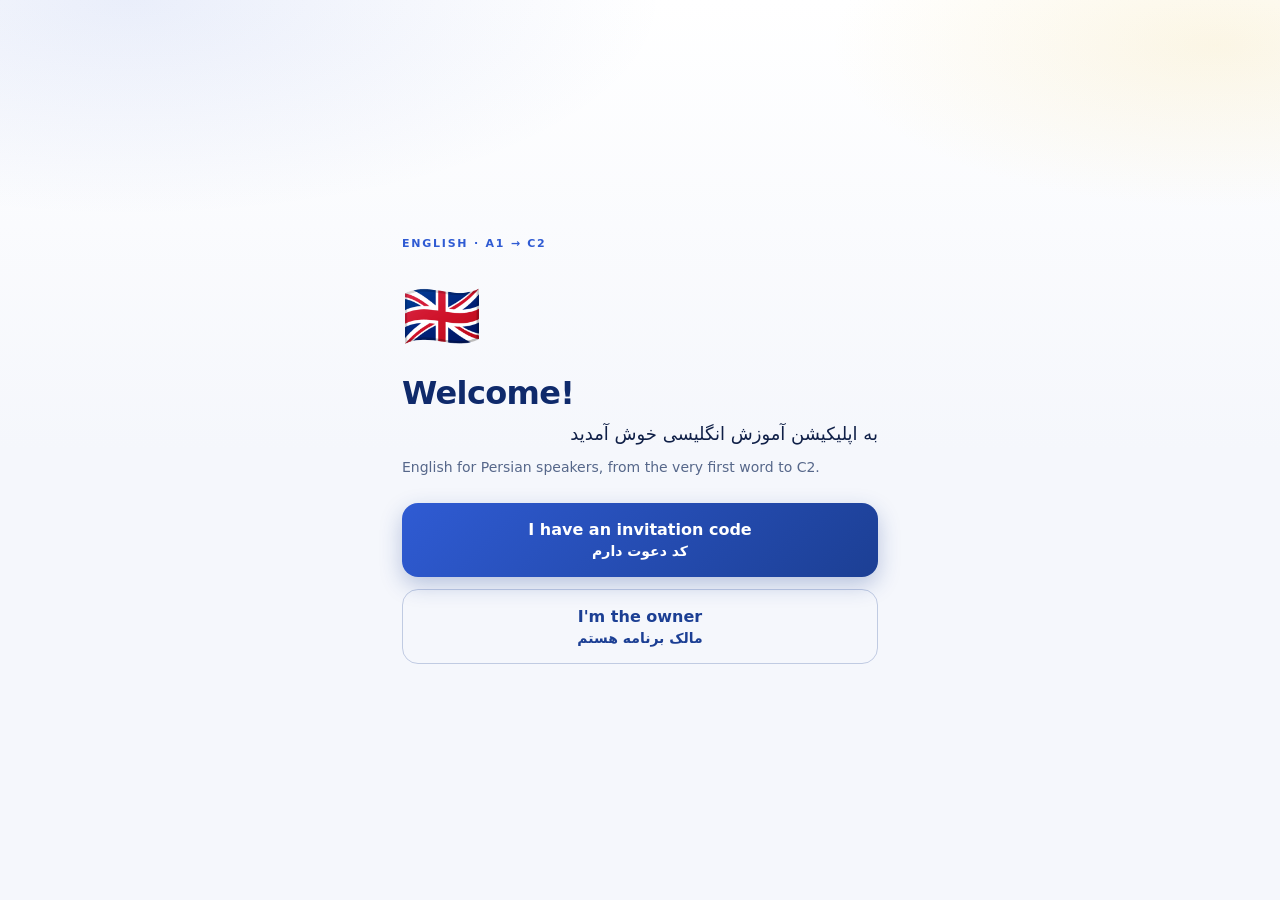
==== commit a0cb520b: "b14: recorded American voices (3 women, 3 men), Farsi right-to-left under English, Road first with l" ====
--- a/index.html
+++ b/index.html
@@ -151,6 +151,33 @@
 .pairs button{padding:12px 8px;border-radius:14px;background:#fff;border:1.5px solid var(--line2);font-weight:700;color:var(--ink-dd)}
 .trophy{display:inline-flex;align-items:center;justify-content:center;width:110px;height:110px;border-radius:34px;background:var(--goldgrad);font-size:62px;box-shadow:0 16px 36px rgba(226,190,90,.45)}
 select.typebox{appearance:auto}
+/* b14: Farsi always right-to-left on its own line under the English */
+.fa{display:block}
+span.fa{display:block}
+.eyfa{font-size:12px;color:var(--dim);margin-top:1px;font-weight:600}
+.prompt .fa,.opt .fa,.btn .fa,.feedback .fa{text-align:center}
+.feedback .fa{margin-top:2px}
+.stat .fa{display:block;text-align:center}
+.stat span.xs{display:block}
+.stat b small{font-size:13px;color:var(--dim);font-weight:700}
+/* header sits below Safari's bar and the status bar; the streak badge never covers the greeting */
+#app{padding-top:calc(26px + var(--sat))}
+.topbar{display:flex;align-items:center;justify-content:space-between;gap:10px}
+.topbar+.h1{margin-top:6px;overflow-wrap:anywhere}
+/* road: levels with every lesson */
+.lvhead{display:block;width:100%;text-align:left}
+.lessons{margin-top:12px;border-top:1px solid var(--line);padding-top:6px}
+.lsn{display:flex;align-items:center;gap:10px;width:100%;text-align:left;padding:9px 2px;border-bottom:1px solid var(--line)}
+.lsn:last-child{border-bottom:0}
+.lsn .n{flex:none;min-width:34px;height:26px;border-radius:9px;display:inline-flex;align-items:center;justify-content:center;font-size:11px;font-weight:900;color:var(--lc);background:color-mix(in srgb,var(--lc) 12%,white)}
+.lsn .t{display:block;font-size:14px;font-weight:650;color:var(--ink-dd)}
+.lsn.d .t{color:var(--dim)}
+.lsn.d .n{background:var(--gold-bg);color:var(--gold)}
+.lsn.now{background:var(--ink-d);border-radius:12px;padding-left:8px;padding-right:8px}
+details summary{cursor:pointer;list-style:none}
+details summary::-webkit-details-marker{display:none}
+details summary::after{content:" ▸"}
+details[open] summary::after{content:" ▾"}
 
 </style>
 </head>
@@ -160,10 +187,10 @@
 <div id="app"></div>
 <div id="run"></div>
 <script>
-const DATA = {"units":[{"id":"u01","lv":"A1","t":"Hello & introductions","fa":"سلام و معرفی","i":"👋","w":[["hello","phr","سلام","hi, hey","Hello, my name is Sara.","سلام، اسم من سارا است.","👋"],["goodbye","phr","خداحافظ","bye, see you","Goodbye, see you tomorrow!","خداحافظ، فردا می‌بینمت!",""],["name","n","نام، اسم","","What is your name?","اسمت چیست؟",""],["meet","v","ملاقات کردن، آشنا شدن","get to know","Nice to meet you.","از آشنایی با شما خوشحالم.","🤝"],["from","prep","اهل، از","","I am from Iran.","من اهل ایران هستم.",""],["country","n","کشور","nation","Which country are you from?","اهل کدام کشور هستید؟",""],["live","v","زندگی کردن","reside, stay","I live in Tehran.","من در تهران زندگی می‌کنم.",""],["speak","v","صحبت کردن (به زبانی)","talk","Do you speak English?","انگلیسی صحبت می‌کنید؟","🗣️"],["language","n","زبان","tongue","Persian is my first language.","فارسی زبان اول من است.",""],["friend","n","دوست","mate, pal","This is my friend Ali.","این دوستم علی است.",""],["please","adv","لطفاً","","Can you repeat that, please?","می‌شود لطفاً تکرار کنید؟","🙏"],["thank you","phr","متشکرم، ممنون","thanks","Thank you for your help.","از کمکتان ممنونم.",""],["sorry","adj","ببخشید، متأسفم","excuse me","Sorry, I don't understand.","ببخشید، متوجه نمی‌شوم.",""],["understand","v","فهمیدن، متوجه شدن","get, follow","I understand a little English.","من کمی انگلیسی می‌فهمم.",""],["repeat","v","تکرار کردن","say again","Could you repeat the question?","می‌توانید سؤال را تکرار کنید؟","🔁"],["welcome","adj","خوش آمدید","","Welcome to our home!","به خانهٔ ما خوش آمدید!",""]],"d":{"t":"At a language café","fa":"در کافهٔ زبان","sp":["Emma","Reza"],"l":[[0,"Hi! I'm Emma. What's your name?","سلام! من اِما هستم. اسمت چیست؟"],[1,"Hello, Emma. My name is Reza. Nice to meet you.","سلام اِما. اسم من رضاست. از آشنایی‌ات خوشحالم."],[0,"Nice to meet you too. Where are you from?","من هم از آشنایی‌ات خوشحالم. اهل کجایی؟"],[1,"I'm from Iran, but I live in London now.","اهل ایرانم، ولی الان در لندن زندگی می‌کنم."],[0,"Your English is good! Do you speak other languages?","انگلیسی‌ات خوب است! به زبان‌های دیگری هم صحبت می‌کنی؟"],[1,"Thank you! I speak Persian and a little Turkish.","ممنون! فارسی و کمی ترکی صحبت می‌کنم."],[0,"Sorry, can you repeat that?","ببخشید، می‌شود تکرار کنی؟"],[1,"Sure. Persian and a little Turkish.","حتماً. فارسی و کمی ترکی."]],"q":[{"q":"Where does Reza live now?","fa":"رضا الان کجا زندگی می‌کند؟","o":["In London","In Iran","In Turkey"]},{"q":"Which languages does Reza speak?","fa":"رضا به چه زبان‌هایی صحبت می‌کند؟","o":["Persian and some Turkish","Only English","Persian and French"]}]}},{"id":"u31","lv":"A1","t":"Numbers & quantities","fa":"اعداد و مقدارها","i":"🔢","w":[["zero","num","صفر","nought (UK), nil (sport)","The temperature is zero today.","دمای هوا امروز صفر است.","0️⃣"],["one","num","یک","","I have one brother.","یک برادر دارم.","1️⃣"],["two","num","دو","a pair","Two coffees, please.","دو تا قهوه، لطفاً.","2️⃣"],["three","num","سه","","We have three children.","ما سه بچه داریم.","3️⃣"],["ten","num","ده","","The shop opens at ten.","مغازه ساعت ده باز می‌شود.","🔟"],["eleven","num","یازده","","My son is eleven years old.","پسرم یازده ساله است.",""],["twelve","num","دوازده","a dozen","There are twelve months in a year.","یک سال دوازده ماه دارد.",""],["thirteen","num","سیزده","","Sizdah Bedar is on the thirteenth day of the new year.","سیزده‌بدر روز سیزدهم سال نو است.",""],["fifteen","num","پانزده","","The bus comes every fifteen minutes.","اتوبوس هر پانزده دقیقه می‌آید.",""],["twenty","num","بیست","","I'm twenty years old.","بیست سال دارم.",""],["thirty","num","سی","","The ticket costs thirty pounds.","بلیت سی پوند است.",""],["fifty","num","پنجاه","","My father is fifty.","پدرم پنجاه سال دارد.",""],["hundred","num","صد","","A hundred people came to the wedding.","صد نفر به عروسی آمدند.","💯"],["thousand","num","هزار","","The city has two thousand years of history.","این شهر دو هزار سال تاریخ دارد.",""],["million","num","میلیون","","Tehran has about nine million people.","تهران حدود نُه میلیون نفر جمعیت دارد.",""],["first","adj","اول، نخستین","","This is my first time in London.","این اولین بار است که به لندن آمده‌ام.","🥇"],["second","adj","دوم","","Take the second street on the left.","دومین خیابان سمت چپ را بروید.","🥈"],["third","adj","سوم","","We live on the third floor.","ما در طبقهٔ سوم زندگی می‌کنیم.","🥉"],["half","n","نصف، نیم","","Give me half of the cake.","نصف کیک را به من بده.",""],["a few","phr","چند تا (کمی، قابل‌شمارش)","some, several","I have a few questions.","چند تا سؤال دارم.",""],["a lot of","phr","زیاد، مقدار زیادی","lots of, many, much","She has a lot of friends.","او دوستان زیادی دارد.",""],["a little","phr","کمی (غیرقابل‌شمارش)","a bit of","Can I have a little milk?","می‌توانم کمی شیر داشته باشم؟",""],["all","det","همه، تمام","every, the whole","All my friends are here.","همهٔ دوستانم این‌جا هستند.",""],["more","det","بیشتر","extra","Can I have some more rice?","می‌توانم کمی برنج بیشتر داشته باشم؟",""]],"d":{"t":"At the market stall","fa":"سر بساط بازار","sp":["Seller","Maryam"],"l":[[1,"How much are the apples?","سیب‌ها چند است؟"],[0,"Two pounds for a kilo, or three pounds for two kilos.","هر کیلو دو پوند، یا دو کیلو سه پوند."],[1,"Two kilos, please. And a few lemons.","دو کیلو، لطفاً. و چند تا لیمو."],[0,"How many lemons? Five?","چند تا لیمو؟ پنج تا؟"],[1,"Just three, thanks. That's all.","فقط سه تا، ممنون. همین."],[0,"That's three pounds fifty, please.","می‌شود سه پوند و پنجاه پنس، لطفاً."]],"q":[{"q":"How many kilos of apples does Maryam buy?","fa":"مریم چند کیلو سیب می‌خرد؟","o":["Two","One","Three"]},{"q":"How many lemons does she buy?","fa":"چند تا لیمو می‌خرد؟","o":["Three","Five","Two"]}]}},{"id":"u32","lv":"A1","t":"Days, months & dates","fa":"روزها، ماه‌ها و تاریخ","i":"📅","w":[["Monday","n","دوشنبه","","I start work on Monday.","دوشنبه کارم را شروع می‌کنم.",""],["Tuesday","n","سه‌شنبه","","We have English on Tuesday.","سه‌شنبه کلاس انگلیسی داریم.",""],["Wednesday","n","چهارشنبه","","The market is open on Wednesday.","بازار چهارشنبه‌ها باز است.",""],["Thursday","n","پنجشنبه","","Let's meet on Thursday evening.","بیا پنجشنبه عصر همدیگر را ببینیم.",""],["Friday","n","جمعه","","Friday is my favourite day.","جمعه روز مورد علاقهٔ من است.",""],["Saturday","n","شنبه","","I go swimming on Saturday.","شنبه‌ها شنا می‌روم.",""],["Sunday","n","یکشنبه","","Shops close early on Sunday.","یکشنبه‌ها مغازه‌ها زود می‌بندند.",""],["January","n","ژانویه","","It snows a lot in January.","در ژانویه برف زیادی می‌بارد.",""],["February","n","فوریه","","February is the shortest month.","فوریه کوتاه‌ترین ماه است.",""],["March","n","مارس","","Nowruz is on 20 or 21 March.","نوروز ۲۰ یا ۲۱ مارس است.",""],["April","n","آوریل","","It often rains in April.","در آوریل اغلب باران می‌بارد.",""],["May","n","مه (ماه پنجم میلادی)","","My birthday is in May.","تولدم در ماه مه است.",""],["June","n","ژوئن","","Schools close in June.","مدارس در ژوئن تعطیل می‌شوند.",""],["July","n","ژوئیه","","July is very hot in Iran.","ژوئیه در ایران خیلی گرم است.",""],["August","n","اوت","","We go on holiday in August.","در ماه اوت به تعطیلات می‌رویم.",""],["September","n","سپتامبر","","University starts in September.","دانشگاه در سپتامبر شروع می‌شود.",""],["October","n","اکتبر","","The leaves turn red in October.","برگ‌ها در اکتبر قرمز می‌شوند.",""],["November","n","نوامبر","","November is cold and dark here.","نوامبر این‌جا سرد و تاریک است.",""],["December","n","دسامبر","","Yalda Night is in December.","شب یلدا در ماه دسامبر است.",""],["month","n","ماه","","I pay the rent every month.","هر ماه اجاره را می‌پردازم.",""],["year","n","سال","","Happy New Year!","سال نو مبارک!",""],["date","n","تاریخ","","What's the date today?","امروز چندم است؟",""],["birthday","n","تولد، سالروز تولد","","Happy birthday!","تولدت مبارک!","🎂"],["calendar","n","تقویم","schedule","Write it in your calendar.","آن را در تقویمت بنویس.",""]],"d":{"t":"When is your birthday?","fa":"تولدت کِی است؟","sp":["Nora","Arash"],"l":[[0,"When is your birthday, Arash?","آرش، تولدت کِی است؟"],[1,"It's on the second of March. And yours?","دوم مارس است. مال تو چی؟"],[0,"Mine is in December, on the twentieth.","مال من در دسامبر است، بیستم."],[1,"Oh, that's close to Yalda Night!","اوه، نزدیک شب یلداست!"],[0,"What's Yalda Night?","شب یلدا چیست؟"],[1,"It's the longest night of the year. We eat pomegranates and read poetry.","طولانی‌ترین شب سال است. انار می‌خوریم و شعر می‌خوانیم."]],"q":[{"q":"When is Arash's birthday?","fa":"تولد آرش کِی است؟","o":["On 2 March","On 20 December","In May"]},{"q":"What do people eat on Yalda Night?","fa":"در شب یلدا چه می‌خورند؟","o":["Pomegranates","Cake","Rice"]}]}},{"id":"u02","lv":"A1","t":"Numbers, time & days","fa":"اعداد، ساعت و روزها","i":"🕒","w":[["number","n","عدد، شماره","figure","What is your phone number?","شماره تلفنت چند است؟","🔢"],["time","n","زمان، ساعت","","What time is it?","ساعت چند است؟","🕰️"],["o'clock","adv","سرِ ساعت، رأس ساعت","","It's seven o'clock.","ساعت هفت است.","🕖"],["half past","phr","و نیم","-thirty (three-thirty)","It's half past three.","ساعت سه و نیم است.","🕞"],["quarter","n","ربع","fifteen minutes","It's a quarter to nine.","یک ربع به نُه است.",""],["morning","n","صبح","","I drink tea in the morning.","صبح‌ها چای می‌نوشم.","🌅"],["afternoon","n","بعدازظهر","","See you this afternoon.","امروز بعدازظهر می‌بینمت.",""],["evening","n","عصر، سرِ شب","","We eat dinner in the evening.","ما شب‌ها شام می‌خوریم.","🌆"],["night","n","شب","","Good night, sleep well.","شب بخیر، خوب بخوابی.","🌙"],["today","adv","امروز","","Today is Monday.","امروز دوشنبه است.",""],["tomorrow","adv","فردا","","I'm busy tomorrow.","فردا سرم شلوغ است.",""],["yesterday","adv","دیروز","","I was at home yesterday.","دیروز خانه بودم.",""],["week","n","هفته","","There are seven days in a week.","یک هفته هفت روز دارد.",""],["weekend","n","آخر هفته","","What are you doing this weekend?","این آخر هفته چه کار می‌کنی؟",""],["early","adj","زود","","I wake up early.","من زود بیدار می‌شوم.",""],["late","adj","دیر","","Sorry, I'm late.","ببخشید، دیر کردم.",""]],"d":{"t":"Making a plan","fa":"برنامه‌ریزی","sp":["Sam","Leila"],"l":[[0,"Are you free on Saturday?","شنبه وقتت آزاد است؟"],[1,"In the morning, no. In the afternoon, yes.","صبح نه. بعدازظهر، بله."],[0,"Great. Let's meet at the café at three o'clock.","عالی. بیا ساعت سه در کافه همدیگر را ببینیم."],[1,"Three is a bit early for me. How about half past four?","ساعت سه برایم کمی زود است. چهار و نیم چطور؟"],[0,"Half past four is fine. What's your number?","چهار و نیم خوب است. شماره‌ات چند است؟"],[1,"It's 07912 345 678.","۰۷۹۱۲ ۳۴۵ ۶۷۸."],[0,"Thanks. See you on Saturday!","ممنون. شنبه می‌بینمت!"],[1,"See you! Don't be late!","می‌بینمت! دیر نکنی!"]],"q":[{"q":"What time do they meet?","fa":"ساعت چند همدیگر را می‌بینند؟","o":["At half past four","At three o'clock","At four o'clock"]},{"q":"When is Leila busy?","fa":"لیلا کِی کار دارد؟","o":["On Saturday morning","On Saturday afternoon","On Sunday"]}]}},{"id":"u03","lv":"A1","t":"Family & people","fa":"خانواده و آدم‌ها","i":"👨‍👩‍👧","w":[["family","n","خانواده","","I have a big family.","من خانوادهٔ بزرگی دارم.","👨‍👩‍👧‍👦"],["mother","n","مادر","mum, mom","My mother is a nurse.","مادرم پرستار است.",""],["father","n","پدر","dad","My father works in a bank.","پدرم در بانک کار می‌کند.",""],["parents","n","پدر و مادر، والدین","","My parents live in Shiraz.","پدر و مادرم در شیراز زندگی می‌کنند.",""],["brother","n","برادر","","My brother is older than me.","برادرم از من بزرگ‌تر است.",""],["sister","n","خواهر","","I have one sister.","من یک خواهر دارم.",""],["son","n","پسر (فرزند)","","Their son is five years old.","پسرشان پنج ساله است.",""],["daughter","n","دختر (فرزند)","","Our daughter goes to school.","دخترمان به مدرسه می‌رود.",""],["husband","n","شوهر، همسر (مرد)","","Her husband is a doctor.","شوهرش دکتر است.",""],["wife","n","زن، همسر (زن)","","His wife is from Isfahan.","همسرش اهل اصفهان است.",""],["child","n","بچه، کودک (جمع: children)","kid","They have two children.","آن‌ها دو بچه دارند.","🧒"],["baby","n","نوزاد","infant","The baby is sleeping.","نوزاد خواب است.","👶"],["grandmother","n","مادربزرگ","grandma","My grandmother tells great stories.","مادربزرگم داستان‌های فوق‌العاده‌ای تعریف می‌کند.","👵"],["married","adj","متأهل","","Are you married?","ازدواج کرده‌اید؟",""],["old","adj","پیر؛ (سن) ساله","elderly","How old are you?","چند سالت است؟",""],["young","adj","جوان","","My aunt is very young.","خاله‌ام خیلی جوان است.",""]],"d":{"t":"Family photos","fa":"عکس‌های خانوادگی","sp":["Tom","Mina"],"l":[[0,"Is this your family in the photo?","این خانواده‌ات در عکس است؟"],[1,"Yes. These are my parents, and this is my brother, Arash.","بله. این‌ها پدر و مادرم هستند و این برادرم آرش است."],[0,"Is he older or younger than you?","از تو بزرگ‌تر است یا کوچک‌تر؟"],[1,"He's two years younger. He's twenty-six.","دو سال کوچک‌تر است. بیست و شش سالش است."],[0,"Is he married?","ازدواج کرده؟"],[1,"Yes, his wife is Sara, and they have a baby daughter.","بله، همسرش ساراست و یک دختر نوزاد دارند."],[0,"Oh, how lovely! What's her name?","وای، چه خوب! اسمش چیست؟"],[1,"Her name is Nika. She's six months old.","اسمش نیکاست. شش ماهش است."]],"q":[{"q":"How old is Arash?","fa":"آرش چند سال دارد؟","o":["Twenty-six","Twenty-eight","Six"]},{"q":"Who is Nika?","fa":"نیکا کیست؟","o":["Arash's baby daughter","Mina's sister","Arash's wife"]}]}},{"id":"u34","lv":"A1","t":"Everyday verbs (1)","fa":"فعل‌های پرکاربرد (۱)","i":"⚡","w":[["go","v","رفتن","","I go to work by bus.","با اتوبوس سر کار می‌روم.",""],["come","v","آمدن","arrive","Come here, please.","لطفاً بیا این‌جا.",""],["want","v","خواستن","would like","I want a glass of water.","یک لیوان آب می‌خواهم.",""],["need","v","نیاز داشتن، لازم داشتن","require","I need your help.","به کمکت نیاز دارم.",""],["like","v","دوست داشتن","enjoy","I like Persian music.","موسیقی ایرانی را دوست دارم.",""],["love","v","عاشق بودن، خیلی دوست داشتن","adore","I love my family.","خانواده‌ام را خیلی دوست دارم.",""],["have","v","داشتن؛ خوردن (غذا)","own, possess","We have two cars.","ما دو ماشین داریم.",""],["make","v","ساختن، درست کردن","build, create","I'll make some tea.","کمی چای درست می‌کنم.",""],["do","v","انجام دادن","","What do you do?","شغلت چیست؟ (چه کاره‌ای؟)",""],["get","v","گرفتن، به‌دست آوردن؛ رسیدن","receive, obtain","Did you get my email?","ایمیلم به دستت رسید؟",""],["take","v","برداشتن، بردن؛ (وسیله) سوار شدن","","Take an umbrella.","یک چتر بردار.",""],["give","v","دادن","hand","Give me your hand.","دستت را به من بده.",""],["know","v","دانستن، شناختن","","I know her very well.","او را خیلی خوب می‌شناسم.",""],["think","v","فکر کردن","believe","I think it's a good idea.","فکر می‌کنم فکر خوبی است.","🤔"],["see","v","دیدن","","Can you see the mountains?","کوه‌ها را می‌بینی؟",""],["look","v","نگاه کردن","watch","Look at this photo!","به این عکس نگاه کن!",""],["hear","v","شنیدن","","I can't hear you.","صدایت را نمی‌شنوم.",""],["listen","v","گوش دادن","","Listen to the teacher.","به معلم گوش بده.",""],["say","v","گفتن (چیزی)","","What did she say?","چه گفت؟",""],["tell","v","گفتن (به کسی)","inform","Tell me about your trip.","دربارهٔ سفرت برایم بگو.",""],["ask","v","پرسیدن؛ خواستن","","Can I ask a question?","می‌توانم سؤالی بپرسم؟",""],["help","v","کمک کردن","assist","Can you help me, please?","می‌توانید لطفاً کمکم کنید؟",""],["eat","v","خوردن","","We eat dinner at eight.","ساعت هشت شام می‌خوریم.",""],["drink","v","نوشیدن","","Drink more water.","آب بیشتری بنوش.",""]],"d":{"t":"A birthday present","fa":"هدیهٔ تولد","sp":["Lily","Hamid"],"l":[[0,"It's Mum's birthday on Friday. What can we give her?","جمعه تولد مامان است. چه چیزی می‌توانیم به او بدهیم؟"],[1,"I don't know. What does she like?","نمی‌دانم. چه چیزی دوست دارد؟"],[0,"She loves music, and she always listens to the radio.","عاشق موسیقی است و همیشه رادیو گوش می‌دهد."],[1,"Let's get her some good headphones.","بیا برایش یک هدفون خوب بگیریم."],[0,"Good idea! I think she needs new ones.","فکر خوبی است! فکر کنم یک هدفون نو لازم دارد."],[1,"And I'll make a cake.","من هم کیک درست می‌کنم."]],"q":[{"q":"What does their mum love?","fa":"مادرشان عاشق چیست؟","o":["Music","Cooking","Films"]},{"q":"What will Hamid make?","fa":"حمید چه درست می‌کند؟","o":["A cake","Tea","Dinner"]}]}},{"id":"u33","lv":"A1","t":"Colours & shapes","fa":"رنگ‌ها و شکل‌ها","i":"🎨","w":[["red","adj","قرمز","","She has a red car.","او یک ماشین قرمز دارد.","🟥"],["blue","adj","آبی","","The sky is blue.","آسمان آبی است.","🟦"],["green","adj","سبز","","I like green tea.","چای سبز دوست دارم.","🟩"],["yellow","adj","زرد","","Bananas are yellow.","موزها زرد هستند.","🟨"],["orange","adj","نارنجی","","He's wearing an orange T-shirt.","یک تی‌شرت نارنجی پوشیده.","🟧"],["purple","adj","بنفش","violet","Her dress is purple.","لباسش بنفش است.","🟪"],["pink","adj","صورتی","","The baby's room is pink.","اتاق نوزاد صورتی است.",""],["brown","adj","قهوه‌ای","","He has brown eyes.","او چشمان قهوه‌ای دارد.","🟫"],["black","adj","سیاه، مشکی","","I need black shoes.","کفش مشکی لازم دارم.","⬛"],["white","adj","سفید","","The walls are white.","دیوارها سفید هستند.","⬜"],["grey","adj","خاکستری","gray (US)","It's a grey, cloudy day.","روزی خاکستری و ابری است.",""],["gold","adj","طلایی","golden","She wears a gold ring.","او یک انگشتر طلا دارد.",""],["silver","adj","نقره‌ای","","I bought a silver watch.","یک ساعت نقره‌ای خریدم.",""],["light","adj","روشن (رنگ)","pale","She likes light blue.","او آبی روشن دوست دارد.",""],["dark","adj","تیره، تاریک","deep","He's wearing a dark suit.","کت‌وشلوار تیره‌ای پوشیده.",""],["colour","n","رنگ","color (US)","What colour is your car?","ماشینت چه رنگی است؟","🌈"],["circle","n","دایره","ring","Draw a circle.","یک دایره بکش.","⭕"],["square","n","مربع","","The table is a square.","میز مربع است.",""],["triangle","n","مثلث","","A triangle has three sides.","مثلث سه ضلع دارد.","🔺"],["line","n","خط","","Write your name on the line.","اسمت را روی خط بنویس.",""],["round","adj","گرد","circular","We have a round table.","یک میز گرد داریم.",""],["shape","n","شکل","form","What shape is it?","چه شکلی است؟",""],["oval","adj","بیضی‌شکل","egg-shaped","She has an oval face.","صورت بیضی‌شکلی دارد.",""],["star","n","ستاره","","Look at the stars tonight!","امشب به ستاره‌ها نگاه کن!","⭐"]],"d":{"t":"Buying a new car","fa":"خرید ماشین نو","sp":["Dealer","Ladan"],"l":[[0,"This model comes in four colours: white, black, grey and red.","این مدل در چهار رنگ موجود است: سفید، مشکی، خاکستری و قرمز."],[1,"I don't like dark colours. Is there a light blue one?","رنگ‌های تیره را دوست ندارم. آبی روشن هم دارید؟"],[0,"Not this model, sorry. The white one is very popular.","این مدل نه، ببخشید. سفیدش خیلی طرفدار دارد."],[1,"White gets dirty quickly. What about red?","سفید زود کثیف می‌شود. قرمز چطور؟"],[0,"Red looks great. Would you like to see it?","قرمز عالی به نظر می‌رسد. می‌خواهید ببینیدش؟"],[1,"Yes, please!","بله، لطفاً!"]],"q":[{"q":"Which colours does Ladan NOT like?","fa":"لادن چه رنگ‌هایی را دوست ندارد؟","o":["Dark colours","Red","Light blue"]},{"q":"Which colour does she want to see?","fa":"کدام رنگ را می‌خواهد ببیند؟","o":["Red","White","Black"]}]}},{"id":"u36","lv":"A1","t":"Describing people","fa":"توصیف ظاهر افراد","i":"🧑","w":[["tall","adj","قدبلند","","My brother is very tall.","برادرم خیلی قدبلند است.",""],["short","adj","قدکوتاه؛ کوتاه","","She is short and slim.","او قدکوتاه و لاغر اندام است.",""],["slim","adj","لاغراندام، باریک","thin","He's slim because he runs a lot.","لاغراندام است چون زیاد می‌دود.",""],["thin","adj","لاغر","skinny","You look thin. Are you eating well?","لاغر به نظر می‌رسی. خوب غذا می‌خوری؟",""],["fat","adj","چاق","overweight","Our cat is very fat.","گربه‌مان خیلی چاق است.",""],["hair","n","مو","","She has long black hair.","او موهای بلند مشکی دارد.",""],["blond","adj","بور، طلایی (مو)","fair","Her son has blond hair.","پسرش موهای بور دارد.",""],["curly","adj","فرفری","wavy","I have curly hair.","موهای من فرفری است.",""],["straight","adj","صاف (مو)","","Her hair is long and straight.","موهایش بلند و صاف است.",""],["moustache","n","سبیل","mustache (US)","My grandfather had a big moustache.","پدربزرگم سبیل بزرگی داشت.",""],["beard","n","ریش","","My uncle has a grey beard.","عمویم ریش خاکستری دارد.","🧔"],["glasses","n","عینک","spectacles","I wear glasses for reading.","برای مطالعه عینک می‌زنم.","👓"],["beautiful","adj","زیبا","pretty, lovely","What a beautiful baby!","چه نوزاد زیبایی!",""],["handsome","adj","خوش‌قیافه (معمولاً برای مرد)","good-looking","Her husband is very handsome.","شوهرش خیلی خوش‌قیافه است.",""],["pretty","adj","قشنگ، ناز","cute","She's a pretty girl.","دختر قشنگی است.",""],["ugly","adj","زشت","unattractive","That building is ugly.","آن ساختمان زشت است.",""],["smile","n","لبخند","grin","She has a lovely smile.","لبخند زیبایی دارد.","😊"],["look like","phr","شبیه (کسی) بودن","resemble","You look like your mother.","شبیه مادرت هستی.",""],["middle-aged","adj","میانسال","","He's a middle-aged man.","او مردی میانسال است.",""],["kind","adj","مهربان","nice","My teacher is very kind.","معلمم خیلی مهربان است.",""],["funny","adj","بامزه، خنده‌دار","amusing","He's a funny guy.","او آدم بامزه‌ای است.","😂"],["friendly","adj","خونگرم، صمیمی","warm","Our neighbours are friendly.","همسایه‌هایمان خونگرم‌اند.",""],["polite","adj","مؤدب","well-mannered","Her children are very polite.","بچه‌هایش خیلی مؤدب‌اند.",""],["clever","adj","باهوش","smart, intelligent","She's a clever student.","او دانش‌آموز باهوشی است.",""]],"d":{"t":"Who is your teacher?","fa":"معلمت کیست؟","sp":["Zoe","Behnam"],"l":[[0,"Which one is your new teacher?","کدام یکی معلم جدیدت است؟"],[1,"The tall man with the beard and glasses.","آن مرد قدبلند با ریش و عینک."],[0,"Oh, he looks serious!","اوه، جدی به نظر می‌رسد!"],[1,"He isn't. He's really funny and kind.","نیست. واقعاً بامزه و مهربان است."],[0,"And the woman with curly hair?","آن خانم مو فرفری چی؟"],[1,"That's his wife. She teaches maths.","همسرش است. ریاضی درس می‌دهد."]],"q":[{"q":"What does the new teacher look like?","fa":"معلم جدید چه شکلی است؟","o":["Tall, with a beard and glasses","Short, with curly hair","Young and blond"]},{"q":"What does the teacher's wife teach?","fa":"همسر معلم چه درسی می‌دهد؟","o":["Maths","English","Music"]}]}},{"id":"u37","lv":"A1","t":"Opposites","fa":"متضادها","i":"↔️","w":[["big","adj","بزرگ","large","They live in a big house.","در خانهٔ بزرگی زندگی می‌کنند.",""],["small","adj","کوچک","little","I have a small car.","یک ماشین کوچک دارم.",""],["new","adj","نو، جدید","","I bought a new phone.","یک گوشی نو خریدم.","🆕"],["modern","adj","مدرن، امروزی","contemporary","They live in a modern flat.","در آپارتمانی مدرن زندگی می‌کنند.",""],["good","adj","خوب","fine, nice","This is a good book.","این کتاب خوبی است.",""],["bad","adj","بد","awful","The weather is bad today.","امروز هوا بد است.",""],["easy","adj","آسان","simple","The test was easy.","امتحان آسان بود.",""],["difficult","adj","سخت، دشوار","hard","English grammar is not difficult.","دستور زبان انگلیسی سخت نیست.",""],["happy","adj","شاد، خوشحال","glad","I'm happy to see you.","از دیدنت خوشحالم.","😀"],["sad","adj","غمگین","unhappy","Why are you sad?","چرا غمگینی؟","😢"],["fast","adj","سریع، تند","quick","This train is very fast.","این قطار خیلی سریع است.",""],["slow","adj","آهسته، کند","","The internet is slow today.","امروز اینترنت کند است.","🐢"],["open","adj","باز","","The bank is open until four.","بانک تا ساعت چهار باز است.",""],["closed","adj","بسته (تعطیل)","shut","The museum is closed on Monday.","موزه دوشنبه‌ها بسته است.",""],["full","adj","پر؛ سیر","","The bus is full.","اتوبوس پر است.",""],["empty","adj","خالی","","The fridge is empty.","یخچال خالی است.",""],["right","adj","درست","correct","That's the right answer.","آن جواب درست است.","✅"],["wrong","adj","غلط، اشتباه","incorrect","Sorry, wrong number.","ببخشید، شماره را اشتباه گرفته‌اید.","❌"],["strong","adj","قوی","powerful","He's very strong.","او خیلی قوی است.",""],["weak","adj","ضعیف","","I feel weak after the flu.","بعد از آنفولانزا احساس ضعف می‌کنم.",""],["rich","adj","ثروتمند","wealthy","He's a rich businessman.","او تاجر ثروتمندی است.",""],["poor","adj","فقیر","","They were poor but happy.","فقیر ولی شاد بودند.",""],["loud","adj","بلند (صدا)","noisy","The music is too loud.","موسیقی خیلی بلند است.","🔊"],["quiet","adj","ساکت، آرام (صدا)","silent","Please be quiet in the library.","لطفاً در کتابخانه ساکت باشید.",""]],"d":{"t":"Two hotels","fa":"دو هتل","sp":["Ella","Kourosh"],"l":[[0,"Which hotel do you prefer, the old one or the new one?","کدام هتل را ترجیح می‌دهی، قدیمی یا جدید؟"],[1,"The new one is big and modern, but it's expensive.","هتل جدید بزرگ و مدرن است، ولی گران است."],[0,"And the old one?","و هتل قدیمی؟"],[1,"It's small and cheap, but it's next to a loud bar.","کوچک و ارزان است، ولی کنار یک بار پرسروصداست."],[0,"I need a quiet room. I sleep badly.","من اتاق آرام لازم دارم. بد می‌خوابم."],[1,"Then let's take the new one.","پس هتل جدید را بگیریم."]],"q":[{"q":"What is the problem with the old hotel?","fa":"مشکل هتل قدیمی چیست؟","o":["It's next to a loud bar","It's expensive","It's far away"]},{"q":"Which hotel do they choose?","fa":"کدام هتل را انتخاب می‌کنند؟","o":["The new one","The old one","Neither"]}]}},{"id":"u04","lv":"A1","t":"Food & drink","fa":"غذا و نوشیدنی","i":"🍞","w":[["bread","n","نان","","I buy fresh bread every day.","هر روز نان تازه می‌خرم.","🍞"],["water","n","آب","","Can I have a glass of water?","می‌توانم یک لیوان آب داشته باشم؟","💧"],["tea","n","چای","","Would you like some tea?","چای میل دارید؟","🍵"],["coffee","n","قهوه","","I drink coffee without sugar.","من قهوه را بدون شکر می‌نوشم.","☕"],["milk","n","شیر","","We need milk and eggs.","شیر و تخم‌مرغ لازم داریم.","🥛"],["egg","n","تخم‌مرغ","","I eat two eggs for breakfast.","صبحانه دو تخم‌مرغ می‌خورم.","🥚"],["rice","n","برنج","","Persian rice is delicious.","برنج ایرانی خوشمزه است.","🍚"],["chicken","n","مرغ (گوشت)","","We're having chicken tonight.","امشب مرغ داریم.","🍗"],["apple","n","سیب","","An apple a day keeps the doctor away.","روزی یک سیب، دکتر را دور نگه می‌دارد.","🍎"],["vegetable","n","سبزیجات، سبزی","veg","Eat more vegetables.","سبزیجات بیشتری بخور.","🥦"],["breakfast","n","صبحانه","","Breakfast is ready!","صبحانه آماده است!",""],["lunch","n","ناهار","","Let's have lunch together.","بیا با هم ناهار بخوریم.",""],["dinner","n","شام","supper","What's for dinner?","شام چی داریم؟",""],["hungry","adj","گرسنه","starving","I'm very hungry.","خیلی گرسنه‌ام.",""],["thirsty","adj","تشنه","","Are you thirsty?","تشنه‌ای؟",""],["delicious","adj","خوشمزه","tasty","This soup is delicious.","این سوپ خوشمزه است.","😋"]],"d":{"t":"What shall we eat?","fa":"چه بخوریم؟","sp":["Kate","Omid"],"l":[[0,"I'm hungry. What's for dinner?","گرسنه‌ام. شام چی داریم؟"],[1,"We have rice and chicken. Is that OK?","برنج و مرغ داریم. خوب است؟"],[0,"Perfect. Do we have any vegetables?","عالی است. سبزی هم داریم؟"],[1,"Yes, there are some tomatoes and a cucumber.","بله، چند تا گوجه و یک خیار هست."],[0,"Great, I'll make a salad.","عالی، من سالاد درست می‌کنم."],[1,"Thanks. Would you like tea or water with dinner?","ممنون. با شام چای می‌خواهی یا آب؟"],[0,"Just water, please. I drink tea after dinner.","فقط آب، لطفاً. من بعد از شام چای می‌نوشم."],[1,"OK. Dinner is ready in twenty minutes.","باشه. شام بیست دقیقهٔ دیگر آماده است."]],"q":[{"q":"What is Kate making?","fa":"کِیت چه درست می‌کند؟","o":["A salad","Rice","Tea"]},{"q":"What does Kate want with dinner?","fa":"کِیت با شام چه می‌خواهد؟","o":["Water","Tea","Milk"]}]}},{"id":"u41","lv":"A1","t":"Fruit & vegetables","fa":"میوه و سبزیجات","i":"🍎","w":[["banana","n","موز","","I eat a banana every morning.","هر روز صبح یک موز می‌خورم.","🍌"],["orange","n","پرتقال","","Fresh orange juice, please.","آب‌پرتقال تازه، لطفاً.","🍊"],["grapes","n","انگور","","These grapes are very sweet.","این انگورها خیلی شیرین‌اند.","🍇"],["watermelon","n","هندوانه","","We eat watermelon on Yalda Night.","شب یلدا هندوانه می‌خوریم.","🍉"],["strawberry","n","توت‌فرنگی","","I love strawberry ice cream.","عاشق بستنی توت‌فرنگی‌ام.","🍓"],["cherry","n","گیلاس","sour cherry (آلبالو)","Cherries are expensive this year.","امسال گیلاس گران است.","🍒"],["lemon","n","لیمو","lime (لیمو ترش کوچک)","Add some lemon to the salad.","کمی لیمو به سالاد اضافه کن.","🍋"],["peach","n","هلو","","This peach is soft and juicy.","این هلو نرم و آبدار است.","🍑"],["pear","n","گلابی","","A pear a day is good for you.","روزی یک گلابی برایت خوب است.","🍐"],["pomegranate","n","انار","","Iran is famous for its pomegranates.","ایران به انارهایش مشهور است.",""],["dates","n","خرما","","We eat dates when we break the fast.","هنگام افطار خرما می‌خوریم.",""],["tomato","n","گوجه‌فرنگی","","Cut the tomatoes into small pieces.","گوجه‌ها را ریز خرد کن.","🍅"],["potato","n","سیب‌زمینی","","I'd like chips — fried potatoes.","سیب‌زمینی سرخ‌کرده می‌خواهم.","🥔"],["onion","n","پیاز","","Fry the onions first.","اول پیازها را سرخ کن.","🧅"],["garlic","n","سیر","","This sauce has a lot of garlic.","این سس سیر زیادی دارد.","🧄"],["carrot","n","هویج","","Rabbits love carrots.","خرگوش‌ها عاشق هویج‌اند.","🥕"],["cucumber","n","خیار","","Cucumber and yoghurt is a Persian side dish.","ماست‌وخیار یک پیش‌غذای ایرانی است.","🥒"],["aubergine","n","بادمجان","eggplant (US)","Kashk-e bademjan is made with aubergines.","کشک بادمجان با بادمجان درست می‌شود.","🍆"],["pepper","n","فلفل","","Red peppers are sweet.","فلفل‌های قرمز شیرین‌اند.","🫑"],["lettuce","n","کاهو","","Wash the lettuce well.","کاهو را خوب بشوی.","🥬"],["mushroom","n","قارچ","","I'd like a mushroom pizza.","یک پیتزا قارچ می‌خواهم.","🍄"],["corn","n","ذرت","maize","We grilled corn in the park.","در پارک ذرت کباب کردیم.","🌽"],["fruit","n","میوه","","Eat more fruit.","میوهٔ بیشتری بخور.",""],["fresh","adj","تازه","","These vegetables are fresh from the farm.","این سبزیجات تازه از مزرعه آمده‌اند.",""]],"d":{"t":"Making a salad","fa":"درست کردن سالاد","sp":["Grace","Pedram"],"l":[[0,"What do you put in a Shirazi salad?","در سالاد شیرازی چه می‌ریزید؟"],[1,"Cucumber, tomato and onion, all cut into small pieces.","خیار، گوجه و پیاز، همه ریز خردشده."],[0,"Any lettuce?","کاهو هم دارد؟"],[1,"No lettuce. Then lemon juice, olive oil and dried mint.","کاهو ندارد. بعد آب‌لیمو، روغن زیتون و نعناع خشک."],[0,"It sounds fresh and simple!","تازه و ساده به نظر می‌رسد!"],[1,"It is. It's perfect in summer.","همین‌طور است. در تابستان عالی است."]],"q":[{"q":"Which vegetable is NOT in a Shirazi salad?","fa":"کدام سبزی در سالاد شیرازی نیست؟","o":["Lettuce","Cucumber","Onion"]},{"q":"What herb goes on top?","fa":"چه گیاهی رویش می‌ریزند؟","o":["Dried mint","Parsley","Basil"]}]}},{"id":"u42","lv":"A1","t":"At the supermarket","fa":"در سوپرمارکت","i":"🛒","w":[["meat","n","گوشت","","I don't eat red meat.","گوشت قرمز نمی‌خورم.","🥩"],["seafood","n","غذای دریایی","","The seafood here is excellent.","غذای دریایی این‌جا عالی است.","🦐"],["cheese","n","پنیر","","Bread and cheese for breakfast.","نان و پنیر برای صبحانه.","🧀"],["butter","n","کره","","Put some butter on the bread.","کمی کره روی نان بزن.","🧈"],["yoghurt","n","ماست","yogurt (US)","Persian food goes well with yoghurt.","غذای ایرانی با ماست خوب است.",""],["sugar","n","شکر","","No sugar, please.","بدون شکر، لطفاً.",""],["salt","n","نمک","","Pass me the salt, please.","لطفاً نمک را بده.","🧂"],["oil","n","روغن","","Cook it in a little oil.","آن را با کمی روغن بپز.",""],["flour","n","آرد","","We need flour to make bread.","برای نان پختن آرد لازم داریم.",""],["pasta","n","ماکارونی، پاستا","","The children love pasta.","بچه‌ها عاشق ماکارونی‌اند.","🍝"],["biscuit","n","بیسکویت","cookie (US)","Would you like a biscuit with your tea?","با چایتان بیسکویت میل دارید؟","🍪"],["chocolate","n","شکلات","","I can't stop eating chocolate.","نمی‌توانم شکلات نخورم.","🍫"],["juice","n","آبمیوه","","A glass of apple juice, please.","یک لیوان آب‌سیب، لطفاً.","🧃"],["bottle","n","بطری","","A bottle of water, please.","یک بطری آب، لطفاً.","🍾"],["packet","n","بسته (بسته‌بندی)","pack","A packet of biscuits.","یک بسته بیسکویت.",""],["can","n","قوطی","tin (UK)","A can of tomatoes.","یک قوطی گوجه.","🥫"],["kilo","n","کیلو","kilogram","Half a kilo of cheese, please.","نیم کیلو پنیر، لطفاً.",""],["basket","n","سبد","","Take a basket.","یک سبد بردار.","🧺"],["trolley","n","چرخ‌دستی خرید","cart (US)","The trolley is full.","چرخ‌دستی پر است.",""],["checkout","n","صندوق (پرداخت)","till","Pay at the checkout.","سر صندوق پرداخت کنید.",""],["shelf","n","قفسه","","The rice is on the top shelf.","برنج در قفسهٔ بالایی است.",""],["on offer","phr","در حراج، تخفیف‌دار","on sale","Chocolate is on offer this week.","این هفته شکلات تخفیف دارد.",""],["shopping list","n","فهرست خرید","","Don't forget the shopping list.","فهرست خرید را فراموش نکن.",""],["plastic bag","n","کیسهٔ پلاستیکی","carrier bag","Bring your own bag — plastic bags cost 10p.","کیسهٔ خودت را بیاور؛ کیسهٔ پلاستیکی ۱۰ پنس است.",""]],"d":{"t":"Weekly shopping","fa":"خرید هفتگی","sp":["Mike","Fariba"],"l":[[0,"Have you got the shopping list?","فهرست خرید را داری؟"],[1,"Yes: rice, chicken, yoghurt, bread and some fruit.","بله: برنج، مرغ، ماست، نان و کمی میوه."],[0,"Do we need sugar?","شکر لازم داریم؟"],[1,"No, we still have a full packet. But we need oil.","نه، هنوز یک بستهٔ پر داریم. ولی روغن لازم داریم."],[0,"Look, coffee is on offer — two for one!","ببین، قهوه تخفیف دارد، دو تا به قیمت یکی!"],[1,"Great, take two. Let's go to the checkout.","عالی، دو تا بردار. برویم سر صندوق."]],"q":[{"q":"What don't they need to buy?","fa":"چه چیزی لازم نیست بخرند؟","o":["Sugar","Oil","Rice"]},{"q":"What is on offer?","fa":"چه چیزی تخفیف دارد؟","o":["Coffee","Bread","Chicken"]}]}},{"id":"u05","lv":"A1","t":"Home & furniture","fa":"خانه و وسایل","i":"🏠","w":[["house","n","خانه (ساختمان)","home","They live in a small house.","آن‌ها در یک خانهٔ کوچک زندگی می‌کنند.","🏠"],["flat","n","آپارتمان","apartment (US)","My flat is on the third floor.","آپارتمانم در طبقهٔ سوم است.",""],["room","n","اتاق","","The house has four rooms.","خانه چهار اتاق دارد.",""],["kitchen","n","آشپزخانه","","My mother is in the kitchen.","مادرم در آشپزخانه است.",""],["bedroom","n","اتاق خواب","","My bedroom is very quiet.","اتاق خوابم خیلی ساکت است.",""],["bathroom","n","حمام، سرویس بهداشتی","toilet, restroom (US)","Where is the bathroom?","سرویس بهداشتی کجاست؟",""],["door","n","در","","Please close the door.","لطفاً در را ببند.","🚪"],["window","n","پنجره","","Can I open the window?","می‌توانم پنجره را باز کنم؟","🪟"],["bed","n","تخت","","The bed is very comfortable.","تخت خیلی راحت است.","🛏️"],["chair","n","صندلی","seat","Take a chair and sit down.","یک صندلی بردار و بنشین.","🪑"],["table","n","میز","","The keys are on the table.","کلیدها روی میز است.",""],["sofa","n","مبل، کاناپه","couch","We watch TV on the sofa.","روی کاناپه تلویزیون تماشا می‌کنیم.","🛋️"],["key","n","کلید","","I can't find my key.","کلیدم را پیدا نمی‌کنم.","🔑"],["floor","n","طبقه؛ کف","storey","We live on the ground floor.","ما در طبقهٔ همکف زندگی می‌کنیم.",""],["clean","adj","تمیز","spotless","The kitchen is clean now.","آشپزخانه الان تمیز است.",""],["dirty","adj","کثیف","filthy","These plates are dirty.","این بشقاب‌ها کثیف‌اند.",""]],"d":{"t":"Showing a new flat","fa":"نشان دادن آپارتمان جدید","sp":["Anna","Hamed"],"l":[[0,"Welcome to my new flat! Come in.","به آپارتمان جدیدم خوش آمدی! بیا تو."],[1,"Thanks! Wow, it's really bright.","ممنون! وای، واقعاً روشن است."],[0,"Yes, the windows are big. This is the living room.","بله، پنجره‌ها بزرگ‌اند. این‌جا اتاق نشیمن است."],[1,"I love the sofa. How many bedrooms are there?","عاشق این کاناپه‌ام. چند تا اتاق خواب دارد؟"],[0,"Two. And the kitchen is next to the bathroom.","دو تا. و آشپزخانه کنار حمام است."],[1,"Which floor is it on?","طبقهٔ چندم است؟"],[0,"The fourth floor, and there's no lift!","طبقهٔ چهارم، و آسانسور هم ندارد!"],[1,"Well, that's good exercise!","خب، ورزش خوبی است!"]],"q":[{"q":"How many bedrooms does the flat have?","fa":"آپارتمان چند اتاق خواب دارد؟","o":["Two","Three","Four"]},{"q":"What is the problem with the flat?","fa":"مشکل آپارتمان چیست؟","o":["There is no lift","It is dark","It is small"]}]}},{"id":"u48","lv":"A1","t":"Things in the house","fa":"وسایل خانه","i":"🏡","w":[["fridge","n","یخچال","refrigerator","Put the milk in the fridge.","شیر را در یخچال بگذار.",""],["cooker","n","اجاق گاز","stove (US)","The soup is on the cooker.","سوپ روی اجاق است.",""],["oven","n","فر","","Bake the cake in the oven for 30 minutes.","کیک را ۳۰ دقیقه در فر بپز.",""],["washing machine","n","ماشین لباسشویی","washer","The washing machine is very noisy.","ماشین لباسشویی خیلی سروصدا می‌کند.",""],["sink","n","سینک ظرفشویی","basin","The dirty plates are in the sink.","بشقاب‌های کثیف در سینک است.",""],["shower","n","دوش (حمام)","","The shower is broken.","دوش خراب است.","🚿"],["toilet","n","توالت، سرویس","loo (informal UK), WC","Where's the toilet, please?","سرویس بهداشتی کجاست، لطفاً؟","🚽"],["mirror","n","آینه","","Look in the mirror.","در آینه نگاه کن.","🪞"],["lamp","n","چراغ (رومیزی)","light","Turn on the lamp.","چراغ را روشن کن.",""],["carpet","n","فرش","rug","Persian carpets are famous.","فرش‌های ایرانی مشهورند.",""],["curtains","n","پرده","drapes (US)","Close the curtains, please.","لطفاً پرده‌ها را بکش.",""],["wall","n","دیوار","","There's a clock on the wall.","یک ساعت روی دیوار است.",""],["stairs","n","پله‌ها","staircase","Be careful on the stairs.","روی پله‌ها مراقب باش.",""],["garden","n","باغچه، حیاط","yard (US)","We grow tomatoes in the garden.","در باغچه گوجه می‌کاریم.",""],["balcony","n","بالکن","","We have breakfast on the balcony.","در بالکن صبحانه می‌خوریم.",""],["roof","n","سقف، بام","","There's a hole in the roof.","سقف سوراخ شده.",""],["cupboard","n","کمد (آشپزخانه)، کابینت","cabinet","The cups are in the cupboard.","فنجان‌ها در کابینت است.",""],["wardrobe","n","کمد لباس","closet (US)","Hang your clothes in the wardrobe.","لباس‌هایت را در کمد آویزان کن.",""],["pillow","n","بالش","","I need a soft pillow.","یک بالش نرم لازم دارم.",""],["blanket","n","پتو","","It's cold. Take another blanket.","سرد است. یک پتوی دیگر بردار.",""],["plate","n","بشقاب","dish","Put the plates on the table.","بشقاب‌ها را روی میز بگذار.","🍽️"],["cup","n","فنجان","mug","Would you like a cup of tea?","یک فنجان چای میل دارید؟",""],["glass","n","لیوان","","A glass of water, please.","یک لیوان آب، لطفاً.",""],["TV","n","تلویزیون","television","Turn off the TV.","تلویزیون را خاموش کن.","📺"]],"d":{"t":"Moving in","fa":"اسباب‌کشی","sp":["Liam","Golnar"],"l":[[0,"Where shall I put the lamp?","چراغ را کجا بگذارم؟"],[1,"Next to the sofa, please. And the mirror goes in the bathroom.","کنار کاناپه، لطفاً. آینه هم توی حمام می‌رود."],[0,"This carpet is beautiful. Is it Persian?","این فرش زیباست. ایرانی است؟"],[1,"Yes, it's from Kashan. It was my grandmother's.","بله، کاشی است. مال مادربزرگم بود."],[0,"Let's put it in the living room.","بیا بگذاریمش در اتاق نشیمن."],[1,"Good idea. Now, where are the cups? I need a cup of tea!","فکر خوبی است. حالا، فنجان‌ها کجاست؟ یک فنجان چای لازم دارم!"]],"q":[{"q":"Where does the mirror go?","fa":"آینه کجا می‌رود؟","o":["In the bathroom","Next to the sofa","In the kitchen"]},{"q":"Where is the carpet from?","fa":"فرش از کجاست؟","o":["Kashan","Tabriz","Isfahan"]}]}},{"id":"u35","lv":"A1","t":"Everyday verbs (2)","fa":"فعل‌های پرکاربرد (۲)","i":"🏃","w":[["walk","v","راه رفتن، پیاده رفتن","","I walk to school.","پیاده به مدرسه می‌روم.","🚶"],["run","v","دویدن","jog","He runs every morning.","او هر روز صبح می‌دود.","🏃"],["sit","v","نشستن","","Please sit here.","لطفاً این‌جا بنشینید.",""],["stand","v","ایستادن","","Stand in the queue, please.","لطفاً در صف بایستید.",""],["sleep","v","خوابیدن","","I sleep eight hours a night.","شبی هشت ساعت می‌خوابم.","😴"],["dance","v","رقصیدن","","They danced all night at the wedding.","در عروسی تمام شب رقصیدند.","💃"],["close","v","بستن","shut","Close the door, please.","لطفاً در را ببند.",""],["write","v","نوشتن","","Write your name here.","اسمت را این‌جا بنویس.",""],["learn","v","یاد گرفتن","study","I'm learning English.","دارم انگلیسی یاد می‌گیرم.",""],["study","v","درس خواندن، مطالعه کردن","learn","She studies medicine.","او پزشکی می‌خواند.","📚"],["teach","v","درس دادن، یاد دادن","","My mother teaches maths.","مادرم ریاضی درس می‌دهد.",""],["play","v","بازی کردن؛ نواختن","","The children play in the garden.","بچه‌ها در باغچه بازی می‌کنند.",""],["wait","v","صبر کردن، منتظر ماندن","","Wait for me!","منتظرم بمان!","⏳"],["stay","v","ماندن","remain","We stayed at home.","در خانه ماندیم.",""],["visit","v","دیدن کردن، سر زدن","","I visit my grandmother every week.","هر هفته به مادربزرگم سر می‌زنم.",""],["bring","v","آوردن","","Bring your passport.","پاسپورتت را بیاور.",""],["carry","v","حمل کردن","","Can you carry this bag?","می‌توانی این کیف را حمل کنی؟",""],["find","v","پیدا کردن","","I can't find my keys.","کلیدهایم را پیدا نمی‌کنم.",""],["lose","v","گم کردن؛ باختن","","Don't lose your ticket.","بلیتت را گم نکن.",""],["put","v","گذاشتن","place","Put the milk in the fridge.","شیر را در یخچال بگذار.",""],["use","v","استفاده کردن","","Can I use your phone?","می‌توانم از گوشی‌ات استفاده کنم؟",""],["try","v","سعی کردن؛ امتحان کردن","attempt","Try this soup!","این سوپ را امتحان کن!",""],["feel","v","احساس کردن","","I feel happy today.","امروز احساس شادی می‌کنم.",""],["remember","v","به یاد آوردن، یادم بودن","recall","I don't remember his name.","اسمش یادم نیست.",""]],"d":{"t":"Where are my keys?","fa":"کلیدهایم کجاست؟","sp":["Dan","Shiva"],"l":[[1,"I can't find my keys. I'm going to be late!","کلیدهایم را پیدا نمی‌کنم. دیرم می‌شود!"],[0,"Where do you usually put them?","معمولاً کجا می‌گذاری‌شان؟"],[1,"On the table, next to the door. But they aren't there.","روی میز، کنار در. ولی آن‌جا نیستند."],[0,"Try your coat pocket.","جیب کتت را نگاه کن."],[1,"Oh, here they are! Thank you!","اوه، این‌جا هستند! ممنون!"],[0,"No problem. Now run, or you'll miss the bus!","خواهش می‌کنم. حالا بدو، وگرنه اتوبوس را از دست می‌دهی!"]],"q":[{"q":"Where were the keys?","fa":"کلیدها کجا بودند؟","o":["In her coat pocket","On the table","Next to the door"]},{"q":"Why must Shiva run?","fa":"چرا شیوا باید بدود؟","o":["To catch the bus","To find her keys","To open the door"]}]}},{"id":"u06","lv":"A1","t":"Daily routine","fa":"کارهای روزانه","i":"⏰","w":[["wake up","v","بیدار شدن","get up","I wake up at seven.","ساعت هفت بیدار می‌شوم.","⏰"],["get dressed","v","لباس پوشیدن","dress","I get dressed after breakfast.","بعد از صبحانه لباس می‌پوشم.",""],["take a shower","phr","دوش گرفتن","have a shower","I take a shower every morning.","هر روز صبح دوش می‌گیرم.",""],["brush (your teeth)","v","مسواک زدن","","Brush your teeth before bed.","قبل از خواب مسواک بزن.",""],["go to work","phr","سر کار رفتن","commute","I go to work by bus.","با اتوبوس سر کار می‌روم.",""],["start","v","شروع کردن/شدن","begin","My class starts at nine.","کلاسم ساعت نُه شروع می‌شود.",""],["finish","v","تمام کردن/شدن","end","I finish work at five.","کارم را ساعت پنج تمام می‌کنم.",""],["cook","v","آشپزی کردن","prepare food","My husband cooks dinner.","شوهرم شام درست می‌کند.",""],["watch","v","تماشا کردن","view","We watch the news at night.","شب‌ها اخبار تماشا می‌کنیم.",""],["read","v","خواندن","","I read before I sleep.","قبل از خواب مطالعه می‌کنم.","📖"],["go to bed","phr","به رختخواب رفتن","turn in","I usually go to bed at eleven.","معمولاً ساعت یازده می‌خوابم.",""],["always","adv","همیشه","","I always drink tea in the morning.","همیشه صبح‌ها چای می‌نوشم.",""],["usually","adv","معمولاً","normally","I usually walk to work.","معمولاً پیاده سر کار می‌روم.",""],["sometimes","adv","گاهی","occasionally","Sometimes I cook pasta.","گاهی پاستا درست می‌کنم.",""],["never","adv","هرگز، هیچ‌وقت","","I never eat fast food.","هیچ‌وقت فست‌فود نمی‌خورم.",""],["busy","adj","سرشلوغ، مشغول","occupied","Mondays are always busy.","دوشنبه‌ها همیشه شلوغ است.",""]],"d":{"t":"A typical day","fa":"یک روز معمولی","sp":["Lucy","Babak"],"l":[[0,"What time do you usually get up?","معمولاً ساعت چند بیدار می‌شوی؟"],[1,"At half past six. I take a shower and have breakfast.","ساعت شش و نیم. دوش می‌گیرم و صبحانه می‌خورم."],[0,"That's early! When do you start work?","چه زود! کِی کار را شروع می‌کنی؟"],[1,"At eight. I always go by train.","ساعت هشت. همیشه با قطار می‌روم."],[0,"And what do you do in the evening?","عصرها چه کار می‌کنی؟"],[1,"I cook dinner, and sometimes I watch a film.","شام درست می‌کنم و گاهی فیلم می‌بینم."],[0,"Do you go to bed late?","دیر می‌خوابی؟"],[1,"Never. I'm always in bed by eleven.","هیچ‌وقت. همیشه تا ساعت یازده در رختخوابم."]],"q":[{"q":"How does Babak go to work?","fa":"بابک چطور سر کار می‌رود؟","o":["By train","By bus","On foot"]},{"q":"When does Babak go to bed?","fa":"بابک کِی می‌خوابد؟","o":["By eleven","After midnight","At half past six"]}]}},{"id":"u38","lv":"A1","t":"The body","fa":"بدن","i":"🧍","w":[["face","n","صورت","","Wash your face.","صورتت را بشوی.",""],["eye","n","چشم","","Close your eyes.","چشمانت را ببند.","👁️"],["ear","n","گوش","","My ear hurts.","گوشم درد می‌کند.","👂"],["nose","n","بینی","","He has a big nose.","بینی بزرگی دارد.","👃"],["mouth","n","دهان","","Open your mouth, please.","لطفاً دهانتان را باز کنید.","👄"],["arm","n","بازو، دست (از شانه تا مچ)","","I broke my arm.","دستم شکست.","💪"],["hand","n","دست (کف و انگشتان)","","Wash your hands before eating.","قبل از غذا دست‌هایت را بشوی.","✋"],["finger","n","انگشت (دست)","","I cut my finger.","انگشتم را بریدم.","☝️"],["leg","n","پا (ساق تا ران)","","He has long legs.","پاهای بلندی دارد.","🦵"],["foot","n","پا (کف پا؛ جمع: feet)","","My feet are cold.","پاهایم سرد است.","🦶"],["knee","n","زانو","","She hurt her knee playing football.","موقع فوتبال زانویش آسیب دید.",""],["shoulder","n","شانه (بدن)","","My shoulders are tired.","شانه‌هایم خسته است.",""],["neck","n","گردن","","She wore a scarf around her neck.","شالی دور گردنش انداخته بود.",""],["heart","n","قلب (عضو بدن)","","Exercise is good for the heart.","ورزش برای قلب خوب است.","🫀"],["skin","n","پوست","","Use sun cream to protect your skin.","برای محافظت از پوستت کرم ضدآفتاب بزن.",""],["blood","n","خون","","He gave blood at the hospital.","در بیمارستان خون اهدا کرد.","🩸"],["bone","n","استخوان","","Milk is good for your bones.","شیر برای استخوان‌هایت خوب است.","🦴"],["brain","n","مغز","mind","The brain needs sleep.","مغز به خواب نیاز دارد.","🧠"],["lip","n","لب","","My lips are dry.","لب‌هایم خشک است.",""],["tongue","n","زبان (عضو بدن)","","Don't burn your tongue!","زبانت را نسوزان!","👅"],["chest","n","قفسهٔ سینه","","I have a pain in my chest.","در قفسهٔ سینه‌ام درد دارم.",""],["toe","n","انگشت پا","","I hurt my toe.","انگشت پایم آسیب دید.",""],["body","n","بدن","","Sleep is important for your body.","خواب برای بدنت مهم است.",""],["pain","n","درد","ache","Do you have any pain?","درد دارید؟",""]],"d":{"t":"At the pharmacy","fa":"در داروخانه","sp":["Pharmacist","Saeed"],"l":[[1,"Hello. I have a pain in my knee.","سلام. زانویم درد می‌کند."],[0,"When did it start?","از کِی شروع شد؟"],[1,"Yesterday. I was playing football and I fell.","دیروز. داشتم فوتبال بازی می‌کردم و زمین خوردم."],[0,"Can you walk normally?","می‌توانید عادی راه بروید؟"],[1,"Yes, but it hurts on the stairs.","بله، ولی روی پله‌ها درد می‌کند."],[0,"Put ice on it and rest. If it isn't better in three days, see a doctor.","رویش یخ بگذارید و استراحت کنید. اگر تا سه روز بهتر نشد، پیش دکتر بروید."]],"q":[{"q":"What happened to Saeed?","fa":"چه اتفاقی برای سعید افتاد؟","o":["He fell while playing football","He fell down the stairs","He cut his finger"]},{"q":"When should he see a doctor?","fa":"کِی باید پیش دکتر برود؟","o":["If it isn't better in three days","Today","Never"]}]}},{"id":"u39","lv":"A1","t":"Personal things","fa":"وسایل شخصی","i":"👜","w":[["bag","n","کیف، کیسه","","My bag is very heavy.","کیفم خیلی سنگین است.","👜"],["wallet","n","کیف پول","purse (women's)","I lost my wallet.","کیف پولم را گم کردم.","👛"],["phone","n","گوشی، تلفن","mobile, cell phone (US)","Can I borrow your phone?","می‌توانم گوشی‌ات را قرض بگیرم؟","📱"],["watch","n","ساعت مچی","","My watch is five minutes fast.","ساعتم پنج دقیقه جلوست.","⌚"],["lipstick","n","رژ لب","","She's wearing red lipstick.","رژ لب قرمز زده است.","💄"],["card","n","کارت","","Can I pay by card?","می‌توانم با کارت پرداخت کنم؟","💳"],["pen","n","خودکار","biro","Can I borrow a pen?","می‌توانم یک خودکار قرض بگیرم؟","🖊️"],["pencil","n","مداد","","Write it in pencil.","آن را با مداد بنویس.","✏️"],["notebook","n","دفترچه","","I write new words in my notebook.","کلمات جدید را در دفترچه‌ام می‌نویسم.","📓"],["diary","n","دفتر خاطرات؛ سررسید","planner","I write in my diary every night.","هر شب در دفتر خاطراتم می‌نویسم.",""],["laptop","n","لپ‌تاپ","notebook computer","I work on my laptop.","با لپ‌تاپم کار می‌کنم.","💻"],["headphones","n","هدفون","earphones","I listen to podcasts with headphones.","با هدفون پادکست گوش می‌دهم.","🎧"],["ring","n","انگشتر، حلقه","","She wears a wedding ring.","حلقهٔ ازدواج دستش است.","💍"],["necklace","n","گردنبند","","My mother gave me this necklace.","مادرم این گردنبند را به من داد.",""],["scarf","n","شال‌گردن، روسری","","Wear a warm scarf.","یک شال‌گردن گرم بپوش.","🧣"],["hat","n","کلاه","cap","He's wearing a hat.","کلاه سرش است.","👒"],["gloves","n","دستکش","","It's cold. Take your gloves.","سرد است. دستکش‌هایت را بردار.","🧤"],["sunglasses","n","عینک آفتابی","shades","I need my sunglasses.","عینک آفتابی‌ام را لازم دارم.","🕶️"],["tissue","n","دستمال کاغذی","","Do you have a tissue?","دستمال کاغذی داری؟",""],["comb","n","شانه (مو)","","I always carry a comb.","همیشه یک شانه همراهم دارم.",""],["toothbrush","n","مسواک","","Don't forget your toothbrush.","مسواکت را فراموش نکن.","🪥"],["soap","n","صابون","","Wash your hands with soap.","دست‌هایت را با صابون بشوی.","🧼"],["towel","n","حوله","","Can I have a clean towel?","می‌توانم یک حولهٔ تمیز داشته باشم؟",""],["ID card","n","کارت شناسایی","identity card","Show me your ID card, please.","لطفاً کارت شناسایی‌تان را نشان دهید.","🪪"]],"d":{"t":"Packing for a trip","fa":"بستن چمدان برای سفر","sp":["Mum","Tara"],"l":[[0,"Have you got everything for the trip?","همه‌چیز را برای سفر برداشته‌ای؟"],[1,"I think so. Phone, charger, wallet, passport…","فکر کنم. گوشی، شارژر، کیف پول، پاسپورت…"],[0,"What about your toothbrush and a towel?","مسواک و حوله‌ات چی؟"],[1,"The hotel has towels. But I need my toothbrush!","هتل حوله دارد. ولی مسواکم را لازم دارم!"],[0,"And take a scarf and gloves. It's cold there.","شال‌گردن و دستکش هم بردار. آن‌جا سرد است."],[1,"OK, Mum. Thanks!","باشه مامان. ممنون!"]],"q":[{"q":"What did Tara almost forget?","fa":"تارا نزدیک بود چه چیزی را فراموش کند؟","o":["Her toothbrush","Her passport","Her phone"]},{"q":"Why does she need a scarf and gloves?","fa":"چرا شال‌گردن و دستکش لازم دارد؟","o":["It's cold there","It's raining","For a party"]}]}},{"id":"u07","lv":"A1","t":"Shopping & clothes","fa":"خرید و لباس","i":"🛍️","w":[["shop","n","مغازه","store (US)","The shop opens at nine.","مغازه ساعت نُه باز می‌شود.","🏪"],["buy","v","خریدن","purchase","I want to buy a new jacket.","می‌خواهم یک کاپشن نو بخرم.",""],["price","n","قیمت","cost","What's the price of this bag?","قیمت این کیف چند است؟","🏷️"],["cheap","adj","ارزان","inexpensive","These shoes are cheap.","این کفش‌ها ارزان‌اند.",""],["expensive","adj","گران","pricey, costly","That watch is too expensive.","آن ساعت خیلی گران است.",""],["pay","v","پرداخت کردن","","Can I pay by card?","می‌توانم با کارت پرداخت کنم؟",""],["cash","n","پول نقد","","I don't have any cash.","هیچ پول نقدی ندارم.","💵"],["size","n","اندازه، سایز","","What size are you?","سایزت چند است؟",""],["try on","v","پرو کردن","","Can I try on this shirt?","می‌توانم این پیراهن را پرو کنم؟",""],["shirt","n","پیراهن","","He's wearing a white shirt.","او پیراهن سفید پوشیده.","👔"],["trousers","n","شلوار","pants (US)","These trousers are too long.","این شلوار خیلی بلند است.","👖"],["dress","n","پیراهن زنانه، لباس زنانه","gown (formal)","She bought a red dress.","او یک پیراهن قرمز خرید.","👗"],["shoes","n","کفش","","I need comfortable shoes.","کفش راحت لازم دارم.","👟"],["jacket","n","کاپشن، کت","blazer (formal)","Take a jacket, it's cold.","یک کاپشن بردار، سرد است.","🧥"],["receipt","n","رسید","","Can I have the receipt, please?","لطفاً رسید را بدهید.","🧾"],["wear","v","پوشیدن (به تن داشتن)","have on","I usually wear jeans.","معمولاً شلوار جین می‌پوشم.",""]],"d":{"t":"In a clothes shop","fa":"در لباس‌فروشی","sp":["Assistant","Nasrin"],"l":[[0,"Hello, can I help you?","سلام، کمکی از من برمی‌آید؟"],[1,"Yes, please. I'm looking for a jacket.","بله، لطفاً. دنبال یک کاپشن می‌گردم."],[0,"What size are you?","سایزتان چند است؟"],[1,"Medium, I think. Can I try this one on?","فکر کنم مدیوم. می‌توانم این را پرو کنم؟"],[0,"Of course. The fitting room is over there.","البته. اتاق پرو آن‌جاست."],[1,"It fits well. How much is it?","اندازه است. قیمتش چند است؟"],[0,"It's forty-five pounds. It's on sale today.","چهل و پنج پوند است. امروز تخفیف دارد."],[1,"Great, I'll take it. Can I pay by card?","عالی، برش می‌دارم. می‌توانم با کارت بپردازم؟"]],"q":[{"q":"How much is the jacket?","fa":"کاپشن چند است؟","o":["£45","£54","£40"]},{"q":"How does Nasrin want to pay?","fa":"نسرین می‌خواهد چطور پرداخت کند؟","o":["By card","In cash","She doesn't buy it"]}]}},{"id":"u43","lv":"A1","t":"Jobs","fa":"شغل‌ها","i":"👩‍⚕️","w":[["doctor","n","دکتر، پزشک","physician","She wants to be a doctor.","او می‌خواهد پزشک شود.","🧑‍⚕️"],["nurse","n","پرستار","","The nurse gave me an injection.","پرستار به من آمپول زد.",""],["teacher","n","معلم","","My teacher is from Canada.","معلمم اهل کاناداست.","🧑‍🏫"],["student","n","دانشجو، دانش‌آموز","pupil (school)","I'm a university student.","دانشجوی دانشگاه هستم.","🧑‍🎓"],["police officer","n","مأمور پلیس","policeman/policewoman","Ask a police officer for help.","از یک مأمور پلیس کمک بخواه.","👮"],["cook","n","آشپز","chef","He works as a cook in a restaurant.","در یک رستوران آشپز است.","🧑‍🍳"],["farmer","n","کشاورز","","My grandfather was a farmer.","پدربزرگم کشاورز بود.","🧑‍🌾"],["shop assistant","n","فروشنده (مغازه)","sales assistant","The shop assistant was very helpful.","فروشنده خیلی کمک کرد.",""],["mechanic","n","مکانیک","","The mechanic is fixing my car.","مکانیک دارد ماشینم را تعمیر می‌کند.","🧑‍🔧"],["builder","n","بنا، کارگر ساختمانی","construction worker","The builders start at seven.","کارگران ساختمانی ساعت هفت شروع می‌کنند.","👷"],["dentist","n","دندان‌پزشک","","I go to the dentist twice a year.","سالی دو بار پیش دندان‌پزشک می‌روم.",""],["lawyer","n","وکیل","solicitor (UK)","You should talk to a lawyer.","بهتر است با یک وکیل صحبت کنی.",""],["pilot","n","خلبان","","The pilot spoke to the passengers.","خلبان با مسافران صحبت کرد.","🧑‍✈️"],["accountant","n","حسابدار","","Our accountant does the taxes.","حسابدارمان کارهای مالیاتی را انجام می‌دهد.",""],["hairdresser","n","آرایشگر","barber (for men)","I have an appointment at the hairdresser's.","در آرایشگاه وقت دارم.","💇"],["journalist","n","روزنامه‌نگار","reporter","She's a journalist for the BBC.","او خبرنگار بی‌بی‌سی است.",""],["cleaner","n","نظافتچی","","The cleaner comes on Mondays.","نظافتچی دوشنبه‌ها می‌آید.",""],["artist","n","هنرمند، نقاش","painter","She's a famous artist.","او هنرمند مشهوری است.","🧑‍🎨"],["writer","n","نویسنده","author","Who is your favourite writer?","نویسندهٔ مورد علاقه‌ات کیست؟",""],["manager","n","مدیر","boss","I'd like to speak to the manager.","می‌خواهم با مدیر صحبت کنم.",""],["scientist","n","دانشمند","researcher","Scientists study climate change.","دانشمندان تغییرات اقلیمی را مطالعه می‌کنند.","🧑‍🔬"],["programmer","n","برنامه‌نویس","developer","She's a computer programmer.","او برنامه‌نویس کامپیوتر است.","🧑‍💻"],["unemployed","adj","بیکار","out of work","He's unemployed at the moment.","فعلاً بیکار است.",""],["retired","adj","بازنشسته","","My parents are retired.","پدر و مادرم بازنشسته‌اند.",""]],"d":{"t":"What do you do?","fa":"شغلت چیست؟","sp":["Jane","Navid"],"l":[[0,"What do you do, Navid?","نوید، شغلت چیست؟"],[1,"I'm a programmer. I work for a bank. And you?","برنامه‌نویسم. برای یک بانک کار می‌کنم. تو چطور؟"],[0,"I'm a nurse at the children's hospital.","در بیمارستان کودکان پرستارم."],[1,"That's hard work! Do you work at night?","کار سختی است! شب‌ها هم کار می‌کنی؟"],[0,"Sometimes. What about your wife?","گاهی. همسرت چه کار می‌کند؟"],[1,"She was a teacher, but now she's retired.","معلم بود، ولی حالا بازنشسته است."]],"q":[{"q":"Where does Jane work?","fa":"جین کجا کار می‌کند؟","o":["At a children's hospital","At a bank","At a school"]},{"q":"What is Navid's wife now?","fa":"همسر نوید الان چه وضعی دارد؟","o":["Retired","A teacher","A nurse"]}]}},{"id":"u44","lv":"A1","t":"Countries & nationalities","fa":"کشورها و ملیت‌ها","i":"🌍","w":[["Iran","n","ایران","","I was born in Iran.","در ایران به دنیا آمدم.","🇮🇷"],["Iranian","adj","ایرانی","Persian","She's Iranian.","او ایرانی است.",""],["Persian","n","فارسی (زبان)؛ پارسی","Farsi","Do you speak Persian?","فارسی صحبت می‌کنید؟",""],["England","n","انگلستان","","He lives in England.","او در انگلستان زندگی می‌کند.","🏴󠁧󠁢󠁥󠁮󠁧󠁿"],["British","adj","بریتانیایی","UK","He has a British passport.","او پاسپورت بریتانیایی دارد.","🇬🇧"],["the United States","n","ایالات متحده","the USA, America","My cousin lives in the United States.","پسرعمویم در ایالات متحده زندگی می‌کند.","🇺🇸"],["American","adj","آمریکایی","","I love American films.","فیلم‌های آمریکایی را دوست دارم.",""],["Canada","n","کانادا","","Canada is very cold in winter.","کانادا زمستان‌ها خیلی سرد است.","🇨🇦"],["Germany","n","آلمان","","German cars are famous.","ماشین‌های آلمانی مشهورند.","🇩🇪"],["German","adj","آلمانی","","She speaks German and English.","او آلمانی و انگلیسی صحبت می‌کند.",""],["France","n","فرانسه","","Paris is the capital of France.","پاریس پایتخت فرانسه است.","🇫🇷"],["French","adj","فرانسوی","","I love French bread.","عاشق نان فرانسوی‌ام.",""],["Turkey","n","ترکیه","Türkiye","We had a holiday in Turkey.","در ترکیه تعطیلات گذراندیم.","🇹🇷"],["Turkish","adj","ترکی، ترکیه‌ای","","Turkish coffee is strong.","قهوهٔ ترک غلیظ است.",""],["the Netherlands","n","هلند","Holland","The Netherlands is a flat country.","هلند کشوری هموار است.","🇳🇱"],["Dutch","adj","هلندی","","My neighbour is Dutch.","همسایه‌ام هلندی است.",""],["Arabic","n","عربی (زبان)","","Arabic is written from right to left.","عربی از راست به چپ نوشته می‌شود.",""],["Afghanistan","n","افغانستان","","Dari is spoken in Afghanistan.","در افغانستان به دری صحبت می‌کنند.","🇦🇫"],["China","n","چین","","China has the biggest population.","چین بیشترین جمعیت را دارد.","🇨🇳"],["Chinese","adj","چینی","","Let's get Chinese food.","بیا غذای چینی بگیریم.",""],["capital","n","پایتخت","","Tehran is the capital of Iran.","تهران پایتخت ایران است.",""],["city","n","شهر (بزرگ)","town (smaller)","Isfahan is a beautiful city.","اصفهان شهر زیبایی است.","🏙️"],["village","n","روستا","","My grandparents live in a village.","پدربزرگ و مادربزرگم در روستا زندگی می‌کنند.",""],["world","n","جهان، دنیا","globe","I want to travel around the world.","می‌خواهم دور دنیا سفر کنم.","🌍"]],"d":{"t":"Where are you from?","fa":"اهل کجایی؟","sp":["Lucas","Elham"],"l":[[0,"Are you Turkish?","ترک هستی؟"],[1,"No, I'm Iranian. I'm from Tabriz, in the north-west.","نه، ایرانی‌ام. اهل تبریزم، در شمال‌غرب."],[0,"Do people speak Persian there?","آن‌جا مردم فارسی صحبت می‌کنند؟"],[1,"Yes, and Azerbaijani Turkish too. And you?","بله، و ترکی آذربایجانی هم. تو چطور؟"],[0,"I'm German, but my mother is French.","من آلمانی‌ام، ولی مادرم فرانسوی است."],[1,"So you speak three languages!","پس به سه زبان صحبت می‌کنی!"]],"q":[{"q":"Where is Elham from?","fa":"الهام اهل کجاست؟","o":["Tabriz, Iran","Turkey","Germany"]},{"q":"What nationality is Lucas's mother?","fa":"مادر لوکاس چه ملیتی دارد؟","o":["French","German","Turkish"]}]}},{"id":"u45","lv":"A1","t":"School & classroom","fa":"مدرسه و کلاس","i":"🏫","w":[["school","n","مدرسه","","My children go to the same school.","بچه‌هایم به یک مدرسه می‌روند.","🏫"],["class","n","کلاس","lesson","The class starts at nine.","کلاس ساعت نُه شروع می‌شود.",""],["classroom","n","کلاس درس (اتاق)","","The classroom is on the first floor.","کلاس درس در طبقهٔ اول است.",""],["lesson","n","درس، جلسهٔ درس","class","Today's lesson is about food.","درس امروز دربارهٔ غذاست.",""],["homework","n","تکلیف خانه","assignment","Did you do your homework?","تکلیفت را انجام دادی؟",""],["exam","n","امتحان","test","I have an exam tomorrow.","فردا امتحان دارم.",""],["question","n","سؤال","","Do you have any questions?","سؤالی دارید؟","❓"],["answer","n","جواب","reply","I know the answer!","جواب را می‌دانم!",""],["word","n","کلمه، واژه","","What does this word mean?","این کلمه چه معنایی دارد؟",""],["sentence","n","جمله","","Write five sentences.","پنج جمله بنویس.",""],["page","n","صفحه","","Open your books at page ten.","کتاب‌هایتان را صفحهٔ ده باز کنید.",""],["board","n","تخته","whiteboard","Look at the board.","به تخته نگاه کنید.",""],["dictionary","n","فرهنگ لغت","","Use a dictionary.","از فرهنگ لغت استفاده کن.",""],["meaning","n","معنی","","What's the meaning of 'tidy'?","معنی tidy چیست؟",""],["spell","v","هجی کردن","","How do you spell your name?","اسمت را چطور هجی می‌کنی؟",""],["pronounce","v","تلفظ کردن","say","How do you pronounce this word?","این کلمه را چطور تلفظ می‌کنی؟",""],["mean","v","معنی دادن؛ منظور داشتن","","What does 'busy' mean?","busy یعنی چه؟",""],["correct","adj","درست، صحیح","right","Your answer is correct.","جوابت درست است.",""],["example","n","مثال","","Can you give me an example?","می‌توانی مثالی بزنی؟",""],["break","n","زنگ تفریح، استراحت","pause","We have a ten-minute break.","ده دقیقه استراحت داریم.",""],["university","n","دانشگاه","college","She studies at Tehran University.","او در دانشگاه تهران درس می‌خواند.",""],["maths","n","ریاضی","math (US)","Maths is my favourite subject.","ریاضی درس مورد علاقهٔ من است.","➗"],["history","n","تاریخ (درس)","","I'm interested in Iranian history.","به تاریخ ایران علاقه دارم.",""],["science","n","علوم","","We do experiments in science.","در درس علوم آزمایش انجام می‌دهیم.",""]],"d":{"t":"In class","fa":"سر کلاس","sp":["Teacher","Amir"],"l":[[0,"Open your books at page twenty, please.","لطفاً کتاب‌هایتان را صفحهٔ بیست باز کنید."],[1,"Excuse me, what does 'tidy' mean?","ببخشید، tidy یعنی چه؟"],[0,"It means clean and in order. For example: 'My room is tidy.'","یعنی تمیز و مرتب. مثلاً: My room is tidy."],[1,"Thank you. How do you spell it?","ممنون. چطور هجی می‌شود؟"],[0,"T-I-D-Y. Write it in your notebook.","تی-آی-دی-وای. در دفترت بنویس."],[1,"And for homework?","تکلیف خانه چی؟"],[0,"Learn these ten new words for Tuesday.","این ده کلمهٔ جدید را برای سه‌شنبه یاد بگیرید."]],"q":[{"q":"What does 'tidy' mean?","fa":"tidy یعنی چه؟","o":["Clean and in order","Very small","Late"]},{"q":"Which page do they open?","fa":"کدام صفحه را باز می‌کنند؟","o":["Page twenty","Page two","Page twelve"]}]}},{"id":"u40","lv":"A1","t":"Transport","fa":"وسایل نقلیه","i":"🚌","w":[["car","n","ماشین، خودرو","automobile","I go to work by car.","با ماشین سر کار می‌روم.","🚗"],["bus","n","اتوبوس","coach (long-distance)","The bus is late again.","اتوبوس دوباره دیر کرده.","🚌"],["train","n","قطار","","The train to Mashhad is full.","قطار مشهد پر است.","🚆"],["bike","n","دوچرخه","bicycle","I ride my bike to the park.","با دوچرخه به پارک می‌روم.","🚲"],["taxi","n","تاکسی","cab","Let's take a taxi.","بیا تاکسی بگیریم.","🚕"],["plane","n","هواپیما","aeroplane, aircraft","The plane lands at six.","هواپیما ساعت شش فرود می‌آید.","✈️"],["underground","n","مترو (لندن)","subway (US), metro, tube","I take the underground to work.","با مترو سر کار می‌روم.","🚇"],["boat","n","قایق","ship (big)","We crossed the river by boat.","با قایق از رودخانه گذشتیم.","⛵"],["motorbike","n","موتورسیکلت","motorcycle","He rides a motorbike.","او موتورسواری می‌کند.","🏍️"],["bus stop","n","ایستگاه اتوبوس","","Wait at the bus stop.","در ایستگاه اتوبوس منتظر بمان.","🚏"],["airport","n","فرودگاه","","How far is the airport?","فرودگاه چقدر دور است؟",""],["drive","v","رانندگی کردن","","Can you drive?","رانندگی بلدی؟",""],["ride","v","سوار شدن (دوچرخه، اسب، موتور)","","She rides her bike to school.","با دوچرخه به مدرسه می‌رود.",""],["by bus","phr","با اتوبوس","on the bus","I usually go by bus.","معمولاً با اتوبوس می‌روم.",""],["on foot","phr","پیاده","walking","It's ten minutes on foot.","پیاده ده دقیقه است.",""],["traffic","n","ترافیک","congestion","The traffic is terrible this morning.","امروز صبح ترافیک وحشتناک است.",""],["traffic lights","n","چراغ راهنمایی","","Stop at the traffic lights.","سر چراغ راهنمایی بایست.","🚦"],["road","n","جاده، خیابان","street","Be careful when you cross the road.","موقع رد شدن از خیابان مراقب باش.","🛣️"],["driver","n","راننده","","The bus driver was very friendly.","رانندهٔ اتوبوس خیلی خوش‌برخورد بود.",""],["passenger","n","مسافر","traveller","The train has 300 passengers.","قطار ۳۰۰ مسافر دارد.",""],["seat","n","صندلی (وسیلهٔ نقلیه)","","Is this seat free?","این صندلی خالی است؟",""],["parking","n","پارکینگ، جای پارک","car park","There's no parking here.","این‌جا جای پارک نیست.","🅿️"],["petrol","n","بنزین","gas (US), fuel","We need petrol.","بنزین لازم داریم.","⛽"],["seat belt","n","کمربند ایمنی","","Fasten your seat belt.","کمربند ایمنی‌ات را ببند.",""]],"d":{"t":"How do you get to work?","fa":"چطور سر کار می‌روی؟","sp":["Rob","Soraya"],"l":[[0,"How do you get to work?","چطور سر کار می‌روی؟"],[1,"Usually by underground. It's fast, but it's very busy.","معمولاً با مترو. سریع است، ولی خیلی شلوغ است."],[0,"Why don't you drive?","چرا با ماشین نمی‌روی؟"],[1,"The traffic is terrible, and there's no parking near my office.","ترافیک وحشتناک است و نزدیک دفترم جای پارک نیست."],[0,"I go by bike. It's cheap and healthy.","من با دوچرخه می‌روم. ارزان و سالم است."],[1,"Good idea, but not in the rain!","فکر خوبی است، ولی نه زیر باران!"]],"q":[{"q":"How does Soraya usually go to work?","fa":"ثریا معمولاً چطور سر کار می‌رود؟","o":["By underground","By car","By bike"]},{"q":"Why doesn't she drive?","fa":"چرا با ماشین نمی‌رود؟","o":["Traffic and no parking","She can't drive","Petrol is expensive"]}]}},{"id":"u08","lv":"A1","t":"Town & directions","fa":"شهر و آدرس دادن","i":"🗺️","w":[["street","n","خیابان","road","I live on a quiet street.","من در خیابانی آرام زندگی می‌کنم.",""],["station","n","ایستگاه","","Where is the train station?","ایستگاه قطار کجاست؟","🚉"],["bank","n","بانک","","The bank is closed on Sunday.","بانک یکشنبه‌ها بسته است.","🏦"],["pharmacy","n","داروخانه","chemist's (UK)","Is there a pharmacy near here?","این نزدیکی داروخانه هست؟",""],["supermarket","n","سوپرمارکت","grocery store (US)","The supermarket is open until ten.","سوپرمارکت تا ساعت ده باز است.","🛒"],["park","n","پارک","","Let's walk in the park.","بیا در پارک قدم بزنیم.","🏞️"],["hospital","n","بیمارستان","","The hospital is on the left.","بیمارستان سمت چپ است.","🏥"],["turn","v","پیچیدن، چرخیدن","","Turn right at the lights.","سر چراغ راهنمایی به راست بپیچ.",""],["left","n","چپ","","The bank is on your left.","بانک سمت چپ شماست.","⬅️"],["right","n","راست","","Turn right here.","این‌جا به راست بپیچ.","➡️"],["straight on","adv","مستقیم","straight ahead","Go straight on for 200 metres.","۲۰۰ متر مستقیم بروید.","⬆️"],["corner","n","گوشه، سر نبش","","The café is on the corner.","کافه سر نبش است.",""],["next to","prep","کنارِ","beside","The pharmacy is next to the bank.","داروخانه کنار بانک است.",""],["opposite","prep","روبه‌رویِ","across from","The park is opposite the school.","پارک روبه‌روی مدرسه است.",""],["near","prep","نزدیکِ","close to","Is it near here?","این نزدیکی است؟",""],["far","adj","دور","distant","The station isn't far.","ایستگاه دور نیست.",""]],"d":{"t":"Asking the way","fa":"پرسیدن آدرس","sp":["Woman","Kian"],"l":[[1,"Excuse me, is there a pharmacy near here?","ببخشید، این نزدیکی داروخانه هست؟"],[0,"Yes, there's one on King Street.","بله، یکی در خیابان کینگ هست."],[1,"How do I get there?","چطور بروم آن‌جا؟"],[0,"Go straight on and turn left at the bank.","مستقیم بروید و سر بانک به چپ بپیچید."],[1,"Turn left at the bank. OK.","سر بانک به چپ. باشه."],[0,"The pharmacy is on the right, opposite the park.","داروخانه سمت راست است، روبه‌روی پارک."],[1,"Is it far?","دور است؟"],[0,"No, it's about five minutes on foot.","نه، حدود پنج دقیقه پیاده است."]],"q":[{"q":"Where is the pharmacy?","fa":"داروخانه کجاست؟","o":["Opposite the park","Next to the bank","On the left"]},{"q":"How long does it take to walk there?","fa":"پیاده رفتن تا آن‌جا چقدر طول می‌کشد؟","o":["About five minutes","Fifteen minutes","Half an hour"]}]}},{"id":"u46","lv":"A1","t":"Places in town","fa":"مکان‌های شهر","i":"🏙️","w":[["museum","n","موزه","gallery","The museum is free on Sundays.","موزه یکشنبه‌ها رایگان است.","🏛️"],["library","n","کتابخانه","","I borrow books from the library.","از کتابخانه کتاب امانت می‌گیرم.",""],["cinema","n","سینما","movie theater (US)","Let's go to the cinema tonight.","بیا امشب برویم سینما.","🎦"],["restaurant","n","رستوران","","There's a good Persian restaurant here.","این‌جا یک رستوران ایرانی خوب هست.",""],["café","n","کافه","coffee shop","We met at a café.","در یک کافه همدیگر را دیدیم.",""],["bakery","n","نانوایی","baker's","The bakery opens at six.","نانوایی ساعت شش باز می‌شود.","🥖"],["post office","n","اداره پست","","I need to send a parcel from the post office.","باید از اداره پست یک بسته بفرستم.","🏤"],["mosque","n","مسجد","","The mosque is beautiful at night.","مسجد در شب زیباست.","🕌"],["church","n","کلیسا","","The old church is in the centre.","کلیسای قدیمی در مرکز شهر است.","⛪"],["market","n","بازار","bazaar","The fruit market is open every day.","بازار میوه هر روز باز است.",""],["shopping centre","n","مرکز خرید","mall (US)","The shopping centre is very busy.","مرکز خرید خیلی شلوغ است.",""],["hotel","n","هتل","","Our hotel is near the beach.","هتلمان نزدیک ساحل است.","🏨"],["theatre","n","تئاتر","theater (US)","We saw a play at the theatre.","در تئاتر یک نمایش دیدیم.","🎭"],["bridge","n","پل","","Isfahan's old bridges are famous.","پل‌های قدیمی اصفهان مشهورند.","🌉"],["square","n","میدان (شهر)","plaza","Let's meet in the main square.","بیا در میدان اصلی همدیگر را ببینیم.",""],["town centre","n","مرکز شهر","city centre, downtown (US)","The shops are in the town centre.","مغازه‌ها در مرکز شهر هستند.",""],["police station","n","کلانتری، ایستگاه پلیس","","Report it at the police station.","آن را در کلانتری گزارش بده.",""],["petrol station","n","پمپ بنزین","gas station (US)","Stop at the next petrol station.","در پمپ بنزین بعدی توقف کن.",""],["stadium","n","ورزشگاه، استادیوم","","The stadium was full for the match.","ورزشگاه برای مسابقه پر بود.","🏟️"],["swimming pool","n","استخر","pool","The swimming pool is closed today.","استخر امروز بسته است.",""],["zoo","n","باغ‌وحش","","The children loved the zoo.","بچه‌ها عاشق باغ‌وحش شدند.",""],["building","n","ساختمان","","Our office is in that tall building.","دفتر ما در آن ساختمان بلند است.","🏢"],["town hall","n","شهرداری","city hall (US)","You can register at the town hall.","می‌توانید در شهرداری ثبت‌نام کنید.",""],["car park","n","پارکینگ (محوطه)","parking lot (US)","The car park is behind the supermarket.","پارکینگ پشت سوپرمارکت است.",""]],"d":{"t":"A day in town","fa":"یک روز در شهر","sp":["Sophie","Majid"],"l":[[0,"What shall we do today?","امروز چه کار کنیم؟"],[1,"Let's go to the museum in the morning. It's free on Sundays.","صبح برویم موزه. یکشنبه‌ها رایگان است."],[0,"Good idea. And lunch?","فکر خوبی است. ناهار چی؟"],[1,"There's a nice café next to the main square.","یک کافهٔ خوب کنار میدان اصلی هست."],[0,"Then the cinema in the evening?","بعد هم عصر سینما؟"],[1,"Perfect. Let's take the bus; parking in town is expensive.","عالی. با اتوبوس برویم؛ پارکینگ در شهر گران است."]],"q":[{"q":"Why go to the museum today?","fa":"چرا امروز به موزه بروند؟","o":["It's free on Sundays","It's new","It's near the café"]},{"q":"Why will they take the bus?","fa":"چرا با اتوبوس می‌روند؟","o":["Parking is expensive","They have no car","The bus is fast"]}]}},{"id":"u47","lv":"A1","t":"Animals","fa":"حیوانات","i":"🐾","w":[["dog","n","سگ","puppy (young)","Our dog loves walks.","سگمان عاشق پیاده‌روی است.","🐕"],["cat","n","گربه","kitten (young)","The cat is sleeping on the sofa.","گربه روی کاناپه خوابیده.","🐈"],["bird","n","پرنده","","I can hear the birds in the morning.","صبح‌ها صدای پرنده‌ها را می‌شنوم.","🐦"],["horse","n","اسب","","She rides a horse every weekend.","هر آخر هفته اسب‌سواری می‌کند.","🐎"],["cow","n","گاو (ماده)","cattle","Cows give us milk.","گاوها به ما شیر می‌دهند.","🐄"],["sheep","n","گوسفند (جمع: sheep)","lamb (young)","There are many sheep on the hills.","گوسفندان زیادی روی تپه‌ها هستند.","🐑"],["chicken","n","مرغ (حیوان)","hen","We keep chickens in the garden.","در حیاط مرغ نگه می‌داریم.","🐔"],["goat","n","بز","","Goats can climb mountains.","بزها می‌توانند از کوه بالا بروند.","🐐"],["rabbit","n","خرگوش","bunny","My daughter has a pet rabbit.","دخترم یک خرگوش خانگی دارد.","🐇"],["mouse","n","موش (جمع: mice)","","There's a mouse in the kitchen!","در آشپزخانه یک موش هست!","🐁"],["lion","n","شیر (حیوان)","","The lion is the king of the jungle.","شیر سلطان جنگل است.","🦁"],["tiger","n","ببر","","The Caspian tiger lived in northern Iran.","ببر مازندران در شمال ایران زندگی می‌کرد.","🐅"],["bear","n","خرس","","Bears sleep in winter.","خرس‌ها زمستان می‌خوابند.","🐻"],["elephant","n","فیل","","Elephants never forget.","فیل‌ها هیچ‌وقت فراموش نمی‌کنند.","🐘"],["camel","n","شتر","","Camels can live in the desert.","شترها می‌توانند در بیابان زندگی کنند.","🐪"],["monkey","n","میمون","","The monkeys at the zoo are funny.","میمون‌های باغ‌وحش بامزه‌اند.","🐒"],["snake","n","مار","","I'm afraid of snakes.","از مار می‌ترسم.","🐍"],["fish","n","ماهی (حیوان)","","We have goldfish at Nowruz.","در نوروز ماهی قرمز داریم.","🐠"],["insect","n","حشره","bug","Bees are useful insects.","زنبورها حشرات مفیدی هستند.",""],["bee","n","زنبور عسل","","A bee stung me.","یک زنبور مرا نیش زد.","🐝"],["butterfly","n","پروانه","","Look at that beautiful butterfly.","به آن پروانهٔ زیبا نگاه کن.","🦋"],["pet","n","حیوان خانگی","","Do you have any pets?","حیوان خانگی داری؟",""],["feed","v","غذا دادن","","Don't forget to feed the cat.","فراموش نکن به گربه غذا بدهی.",""],["wild","adj","وحشی","","Wild animals live in the forest.","حیوانات وحشی در جنگل زندگی می‌کنند.",""]],"d":{"t":"A new pet","fa":"یک حیوان خانگی جدید","sp":["Child","Dad"],"l":[[0,"Dad, can we get a pet? Please!","بابا، می‌شود یک حیوان خانگی بگیریم؟ لطفاً!"],[1,"What kind of pet do you want?","چه جور حیوانی می‌خواهی؟"],[0,"A dog! A big brown dog.","سگ! یک سگ بزرگ قهوه‌ای."],[1,"A dog needs a lot of walks. Who's going to walk it?","سگ پیاده‌روی زیادی لازم دارد. چه کسی می‌برد بیرونش؟"],[0,"Me! Every morning and every evening.","من! هر روز صبح و هر روز عصر."],[1,"Let's start with a rabbit and see.","بیا اول با یک خرگوش شروع کنیم ببینیم."]],"q":[{"q":"What pet does the child want?","fa":"بچه چه حیوانی می‌خواهد؟","o":["A big dog","A cat","A rabbit"]},{"q":"What does Dad suggest?","fa":"پدر چه پیشنهادی می‌دهد؟","o":["Starting with a rabbit","Getting two dogs","No pets at all"]}]}},{"id":"u49","lv":"A1","t":"Everyday expressions","fa":"عبارات روزمره","i":"💬","w":[["excuse me","phr","ببخشید (برای جلب توجه)","pardon me","Excuse me, where is the station?","ببخشید، ایستگاه کجاست؟",""],["you're welcome","phr","خواهش می‌کنم (در جواب تشکر)","no problem, not at all","— Thank you! — You're welcome.","— ممنون! — خواهش می‌کنم.",""],["of course","phr","البته، حتماً","sure, certainly","Of course you can come.","البته که می‌توانی بیایی.",""],["no problem","phr","مشکلی نیست","that's fine","No problem, I can wait.","مشکلی نیست، می‌توانم صبر کنم.",""],["never mind","phr","مهم نیست، عیبی ندارد","don't worry","Never mind, we can try again.","عیبی ندارد، می‌توانیم دوباره امتحان کنیم.",""],["how are you?","phr","حالت چطور است؟","how's it going?","Hi Sara, how are you?","سلام سارا، حالت چطور است؟",""],["I'm fine","phr","خوبم","I'm well, I'm good","I'm fine, thanks. And you?","خوبم، ممنون. تو چطور؟",""],["see you later","phr","بعداً می‌بینمت","see you soon","Bye! See you later.","خداحافظ! بعداً می‌بینمت.",""],["good luck","phr","موفق باشی","all the best","Good luck with your exam!","در امتحانت موفق باشی!","🍀"],["congratulations","phr","تبریک می‌گویم","well done","Congratulations on your new job!","شغل جدیدت را تبریک می‌گویم!","🎉"],["have a nice day","phr","روز خوبی داشته باشی","","Thank you. Have a nice day!","ممنون. روز خوبی داشته باشید!",""],["what's up?","phr","چه خبر؟ (خودمانی)","what's new?","Hey Ali, what's up?","سلام علی، چه خبر؟",""],["I don't know","phr","نمی‌دانم","no idea","I don't know the answer.","جواب را نمی‌دانم.","🤷"],["I agree","phr","موافقم","exactly","I agree with you.","با تو موافقم.",""],["me too","phr","من هم همین‌طور","same here","— I'm hungry. — Me too!","— گرسنه‌ام. — من هم!",""],["not really","phr","نه چندان","not much","— Do you like jazz? — Not really.","— جاز دوست داری؟ — نه چندان.",""],["just a moment","phr","یک لحظه صبر کنید","one second, hold on","Just a moment, please.","یک لحظه، لطفاً.",""],["here you are","phr","بفرمایید (هنگام دادن چیزی)","here you go","Here you are, your coffee.","بفرمایید، قهوه‌تان.",""],["take care","phr","مراقب خودت باش","look after yourself","Bye, take care!","خداحافظ، مراقب خودت باش!",""],["what a pity","phr","حیف شد","what a shame","You can't come? What a pity!","نمی‌توانی بیایی؟ حیف شد!",""],["bless you","phr","عافیت باشد (بعد از عطسه)","","— Atchoo! — Bless you!","— اَچّه! — عافیت باشد!",""],["cheers","phr","ممنون (خودمانی)؛ به سلامتی","thanks","Cheers, mate!","ممنون رفیق!",""],["enjoy your meal","phr","نوش جان","bon appétit","Here's your food. Enjoy your meal!","این هم غذایتان. نوش جان!",""],["hurry up","phr","عجله کن","be quick","Hurry up, the film is starting!","عجله کن، فیلم دارد شروع می‌شود!",""]],"d":{"t":"Bumping into a friend","fa":"دیدن اتفاقی یک دوست","sp":["Kate","Mehran"],"l":[[0,"Mehran! What a surprise! How are you?","مهران! چه غافلگیری! حالت چطور است؟"],[1,"I'm fine, thanks. And you? What's up?","خوبم، ممنون. تو چطوری؟ چه خبر؟"],[0,"Good news — I passed my driving test!","خبر خوب — امتحان رانندگی‌ام را قبول شدم!"],[1,"Congratulations! That's great!","تبریک می‌گویم! عالی است!"],[0,"Thanks! Sorry, I have to hurry. My bus is coming.","ممنون! ببخشید، باید عجله کنم. اتوبوسم دارد می‌آید."],[1,"No problem. See you later! Take care!","مشکلی نیست. بعداً می‌بینمت! مراقب خودت باش!"]],"q":[{"q":"What is Kate's good news?","fa":"خبر خوب کِیت چیست؟","o":["She passed her driving test","She has a new job","She's getting married"]},{"q":"Why does Kate have to hurry?","fa":"چرا کِیت باید عجله کند؟","o":["Her bus is coming","She's late for work","It's raining"]}]}},{"id":"u50","lv":"A1","t":"Small but important words","fa":"کلمات کوچک ولی مهم","i":"🔗","w":[["and","conj","و","","I like tea and coffee.","چای و قهوه دوست دارم.",""],["but","conj","اما، ولی","however","It's small but comfortable.","کوچک است ولی راحت.",""],["or","conj","یا","","Tea or coffee?","چای یا قهوه؟",""],["because","conj","چون، زیرا","as, since","I'm tired because I worked late.","خسته‌ام چون تا دیر وقت کار کردم.",""],["so","conj","پس، بنابراین","therefore","It was raining, so we stayed home.","باران می‌بارید، پس در خانه ماندیم.",""],["with","prep","با","","I live with my parents.","با پدر و مادرم زندگی می‌کنم.",""],["without","prep","بدون","","Coffee without sugar, please.","قهوه بدون شکر، لطفاً.",""],["about","prep","دربارهٔ؛ حدود","around","It's a book about history.","کتابی دربارهٔ تاریخ است.",""],["before","prep","قبل از","","Wash your hands before lunch.","قبل از ناهار دست‌هایت را بشوی.",""],["after","prep","بعد از","","Let's go for a walk after dinner.","بعد از شام برویم قدم بزنیم.",""],["in","prep","در، داخلِ","inside","The keys are in my bag.","کلیدها در کیفم است.",""],["on","prep","روی","","The book is on the table.","کتاب روی میز است.",""],["under","prep","زیر","below","The cat is under the bed.","گربه زیر تخت است.",""],["between","prep","بین","","The bank is between the café and the school.","بانک بین کافه و مدرسه است.",""],["behind","prep","پشت","","The car park is behind the hotel.","پارکینگ پشت هتل است.",""],["in front of","prep","جلوی","","Wait in front of the cinema.","جلوی سینما منتظر بمان.",""],["here","adv","این‌جا","","Come here, please.","لطفاً بیا این‌جا.",""],["there","adv","آن‌جا","","I've never been there.","هرگز آن‌جا نرفته‌ام.",""],["very","adv","خیلی","really","It's very cold today.","امروز خیلی سرد است.",""],["also","adv","همچنین، هم","too, as well","She also speaks French.","او فرانسوی هم صحبت می‌کند.",""],["only","adv","فقط","just","I only have five pounds.","فقط پنج پوند دارم.",""],["again","adv","دوباره","once more","Can you say that again?","می‌توانی دوباره بگویی؟",""],["now","adv","حالا، الان","at the moment","I'm busy now.","الان سرم شلوغ است.",""],["then","adv","سپس، بعد؛ آن موقع","next","First we eat, then we go.","اول غذا می‌خوریم، بعد می‌رویم.",""]],"d":{"t":"Finding the café","fa":"پیدا کردن کافه","sp":["Ben","Neda"],"l":[[0,"I'm here, in front of the bank. Where are you?","من این‌جام، جلوی بانک. تو کجایی؟"],[1,"I'm in the café between the bank and the bakery.","در کافه‌ای هستم بین بانک و نانوایی."],[0,"I can't see it. Is it behind the bank?","نمی‌بینمش. پشت بانک است؟"],[1,"No, it's next to it. There's a big green sign.","نه، کنارش است. یک تابلوی سبز بزرگ دارد."],[0,"Oh, I see it now! I'm coming.","آهان، حالا می‌بینمش! دارم می‌آیم."],[1,"Great. I'll order you a coffee without sugar.","عالی. برایت یک قهوهٔ بدون شکر سفارش می‌دهم."]],"q":[{"q":"Where is the café?","fa":"کافه کجاست؟","o":["Between the bank and the bakery","Behind the bank","In front of the cinema"]},{"q":"What does Neda order for Ben?","fa":"ندا برای بن چه سفارش می‌دهد؟","o":["A coffee without sugar","A tea with sugar","Nothing"]}]}},{"id":"u09","lv":"A2","t":"Travel & transport","fa":"سفر و حمل‌ونقل","i":"✈️","w":[["ticket","n","بلیت","","A return ticket to Oxford, please.","یک بلیت رفت‌وبرگشت به آکسفورد، لطفاً.","🎫"],["single","adj","(بلیت) یک‌طرفه","one-way (US)","A single ticket costs ten pounds.","بلیت یک‌طرفه ده پوند است.",""],["return","adj","(بلیت) رفت‌وبرگشت","round-trip (US)","Is a return ticket cheaper?","بلیت رفت‌وبرگشت ارزان‌تر است؟",""],["platform","n","سکو (ایستگاه قطار)","track (US)","The train leaves from platform 4.","قطار از سکوی ۴ حرکت می‌کند.",""],["leave","v","حرکت کردن، ترک کردن","depart","The bus leaves at 8:15.","اتوبوس ساعت ۸:۱۵ حرکت می‌کند.",""],["arrive","v","رسیدن","get to","We arrive in Paris at noon.","ظهر به پاریس می‌رسیم.",""],["delay","n","تأخیر","hold-up","There is a thirty-minute delay.","سی دقیقه تأخیر هست.",""],["miss","v","(وسیلهٔ نقلیه را) از دست دادن","","Hurry, or we'll miss the train!","عجله کن، وگرنه قطار را از دست می‌دهیم!",""],["passport","n","گذرنامه، پاسپورت","","Don't forget your passport.","پاسپورتت را فراموش نکن.","🛂"],["luggage","n","چمدان‌ها، بار (غیرقابل‌شمارش)","baggage","How much luggage do you have?","چقدر بار دارید؟",""],["flight","n","پرواز","","Our flight is at six in the morning.","پروازمان ساعت شش صبح است.",""],["book","v","رزرو کردن","reserve","I booked a hotel online.","یک هتل را اینترنتی رزرو کردم.",""],["journey","n","سفر (مسیر رفتن)","trip","How was your journey?","سفرت چطور بود؟",""],["get on","v","سوار شدن","board","Get on the bus at the front.","از جلو سوار اتوبوس شو.",""],["get off","v","پیاده شدن","","Get off at the next stop.","ایستگاه بعدی پیاده شو.",""],["abroad","adv","خارج از کشور","overseas","I'd like to travel abroad.","دوست دارم به خارج سفر کنم.",""]],"d":{"t":"At the ticket office","fa":"در باجهٔ بلیت‌فروشی","sp":["Clerk","Parisa"],"l":[[1,"Hi, I'd like a ticket to Manchester, please.","سلام، یک بلیت به منچستر می‌خواستم، لطفاً."],[0,"Single or return?","یک‌طرفه یا رفت‌وبرگشت؟"],[1,"Return, please. I'm coming back on Sunday.","رفت‌وبرگشت، لطفاً. یکشنبه برمی‌گردم."],[0,"That's sixty-two pounds. The next train leaves at 10:40.","می‌شود شصت و دو پوند. قطار بعدی ساعت ۱۰:۴۰ حرکت می‌کند."],[1,"Which platform does it leave from?","از کدام سکو حرکت می‌کند؟"],[0,"Platform 7. But there's a short delay today, about ten minutes.","سکوی ۷. ولی امروز کمی تأخیر دارد، حدود ده دقیقه."],[1,"No problem. Do I need to change trains?","مشکلی نیست. باید قطار عوض کنم؟"],[0,"No, it's a direct train. Have a good journey!","نه، قطار مستقیم است. سفر خوبی داشته باشید!"]],"q":[{"q":"What kind of ticket does Parisa buy?","fa":"پریسا چه نوع بلیتی می‌خرد؟","o":["A return ticket","A single ticket","Two tickets"]},{"q":"Does she need to change trains?","fa":"آیا باید قطار عوض کند؟","o":["No, it's direct","Yes, once","Yes, twice"]}]}},{"id":"u51","lv":"A2","t":"Hotel & holidays","fa":"هتل و تعطیلات","i":"🏨","w":[["holiday","n","تعطیلات، مرخصی","vacation (US)","Where are you going on holiday?","تعطیلات کجا می‌روی؟",""],["single room","n","اتاق یک‌تخته","","I'd like a single room for two nights.","یک اتاق یک‌تخته برای دو شب می‌خواهم.",""],["double room","n","اتاق دونفره (تخت دونفره)","","We booked a double room with a sea view.","یک اتاق دونفره رو به دریا رزرو کردیم.",""],["check in","v","پذیرش شدن (ورود به هتل)","register","You can check in after 2 p.m.","بعد از ساعت ۲ بعدازظهر می‌توانید پذیرش شوید.",""],["check out","v","تسویه و ترک هتل","leave","We have to check out by 11.","باید تا ساعت ۱۱ اتاق را تحویل بدهیم.",""],["reception","n","پذیرش (هتل)","front desk","Leave your key at reception.","کلیدتان را در پذیرش بگذارید.","🛎️"],["guest","n","مهمان","visitor","The hotel has 200 guests.","هتل ۲۰۰ مهمان دارد.",""],["key card","n","کارت کلید","","My key card doesn't work.","کارت کلیدم کار نمی‌کند.",""],["breakfast included","phr","با صبحانه","","Is breakfast included?","صبحانه شامل قیمت است؟",""],["beach","n","ساحل","seaside, shore","We spent the day on the beach.","روز را در ساحل گذراندیم.","🏖️"],["sightseeing","n","گشت‌وگذار، دیدن جاهای دیدنی","touring","We went sightseeing in Rome.","در رم به دیدن جاهای دیدنی رفتیم.",""],["tourist","n","گردشگر، توریست","visitor","Isfahan is full of tourists in spring.","اصفهان در بهار پر از گردشگر است.",""],["souvenir","n","سوغاتی، یادگاری","gift","I bought some souvenirs for my family.","برای خانواده‌ام چند سوغاتی خریدم.",""],["map","n","نقشه","","Can I have a map of the city?","می‌توانم یک نقشهٔ شهر داشته باشم؟","🗺️"],["guide","n","راهنما (تور)","tour guide","Our guide spoke excellent English.","راهنمای ما عالی انگلیسی صحبت می‌کرد.",""],["suitcase","n","چمدان","case","My suitcase is too heavy.","چمدانم خیلی سنگین است.","🧳"],["pack","v","بستن (چمدان)","","Have you packed your suitcase?","چمدانت را بسته‌ای؟",""],["trip","n","سفر (کوتاه)","journey, excursion","We took a day trip to the mountains.","یک سفر یک‌روزه به کوهستان رفتیم.",""],["travel agent","n","آژانس مسافرتی","travel agency","The travel agent booked our flights.","آژانس مسافرتی پروازهایمان را رزرو کرد.",""],["camping","n","اردو، کمپینگ","","We go camping every summer.","هر تابستان کمپینگ می‌رویم.","🏕️"],["tent","n","چادر (مسافرتی)","","We slept in a tent.","در چادر خوابیدیم.","⛺"],["view","n","چشم‌انداز، منظره","scenery","The view from the room is amazing.","منظرهٔ اتاق فوق‌العاده است.",""],["sunbathe","v","آفتاب گرفتن","","We sunbathed on the beach.","در ساحل آفتاب گرفتیم.",""],["enjoy yourself","phr","خوش بگذران","have fun","Enjoy yourself on holiday!","در تعطیلات خوش بگذران!",""]],"d":{"t":"Checking in","fa":"پذیرش در هتل","sp":["Receptionist","Hassan"],"l":[[0,"Good afternoon. Welcome to the Sea View Hotel.","عصر بخیر. به هتل سی‌ویو خوش آمدید."],[1,"Hi. I have a reservation for a double room. My name's Hassan Karimi.","سلام. یک اتاق دونفره رزرو کرده‌ام. اسمم حسن کریمی است."],[0,"Yes, three nights, breakfast included. Here's your key card. Room 412.","بله، سه شب با صبحانه. این کارت کلیدتان است. اتاق ۴۱۲."],[1,"Thank you. What time is breakfast?","ممنون. صبحانه ساعت چند است؟"],[0,"From seven to ten. Check-out is at eleven on Friday.","از هفت تا ده. تحویل اتاق جمعه ساعت یازده است."],[1,"Great. Do you have a map of the town?","عالی. نقشهٔ شهر دارید؟"]],"q":[{"q":"How many nights is Hassan staying?","fa":"حسن چند شب می‌ماند؟","o":["Three","Two","Four"]},{"q":"When is check-out?","fa":"تحویل اتاق کِی است؟","o":["Friday at eleven","Friday at ten","Thursday at eleven"]}]}},{"id":"u52","lv":"A2","t":"At the airport","fa":"در فرودگاه","i":"🛫","w":[["boarding pass","n","کارت پرواز","","Show your boarding pass at the gate.","کارت پروازتان را جلوی گیت نشان دهید.",""],["gate","n","گیت (درِ خروج به هواپیما)","","Our flight leaves from gate 12.","پروازمان از گیت ۱۲ است.",""],["departures","n","سالن پروازهای خروجی","","Go to Departures, Terminal 2.","به سالن پروازهای خروجی، ترمینال ۲ بروید.","🛫"],["arrivals","n","سالن ورودی","","I'll meet you in Arrivals.","در سالن ورودی می‌بینمت.","🛬"],["terminal","n","ترمینال","","Which terminal is it?","کدام ترمینال است؟",""],["hand luggage","n","بار دستی","carry-on","You can take one piece of hand luggage.","می‌توانید یک تکه بار دستی ببرید.",""],["check-in desk","n","باجهٔ پذیرش پرواز","","The check-in desk opens three hours before.","باجهٔ پذیرش سه ساعت قبل باز می‌شود.",""],["security","n","بازرسی امنیتی","security check","There was a long queue at security.","در بازرسی امنیتی صف طولانی بود.",""],["passport control","n","کنترل گذرنامه","immigration","Have your passport ready for passport control.","پاسپورتتان را برای کنترل گذرنامه آماده داشته باشید.",""],["customs","n","گمرک","","Do you have anything to declare at customs?","چیزی برای اظهار در گمرک دارید؟",""],["board","v","سوار (هواپیما/کشتی) شدن","get on","Passengers can now board the plane.","مسافران اکنون می‌توانند سوار هواپیما شوند.",""],["land","v","فرود آمدن","touch down","We landed in Istanbul at noon.","ظهر در استانبول فرود آمدیم.",""],["window seat","n","صندلی کنار پنجره","","Can I have a window seat?","می‌توانم صندلی کنار پنجره داشته باشم؟",""],["aisle seat","n","صندلی کنار راهرو","","I prefer an aisle seat.","صندلی کنار راهرو را ترجیح می‌دهم.",""],["delayed","adj","با تأخیر","late","Our flight is delayed by two hours.","پروازمان دو ساعت تأخیر دارد.",""],["cancelled","adj","لغوشده","called off","The flight was cancelled because of snow.","پرواز به‌خاطر برف لغو شد.",""],["connecting flight","n","پرواز اتصالی (ترانزیت)","connection","I have a connecting flight in Dubai.","در دبی پرواز اتصالی دارم.",""],["baggage reclaim","n","محل تحویل بار","baggage claim (US)","Collect your suitcase at baggage reclaim.","چمدانتان را از محل تحویل بار بگیرید.",""],["visa","n","ویزا، روادید","","Do I need a visa for Canada?","برای کانادا ویزا لازم دارم؟",""],["return flight","n","پرواز برگشت","","My return flight is on Sunday.","پرواز برگشتم یکشنبه است.",""],["direct","adj","مستقیم","non-stop","Is there a direct flight to London?","پرواز مستقیم به لندن هست؟",""],["crew","n","خدمه (پرواز)","staff","The crew were very friendly.","خدمهٔ پرواز خیلی خوش‌برخورد بودند.",""],["jet lag","n","خستگی ناشی از اختلاف ساعت","","I always get jet lag after long flights.","بعد از پروازهای طولانی همیشه دچار جت‌لگ می‌شوم.",""],["announcement","n","اطلاعیه، اعلام","notice","Listen to the announcement.","به اطلاعیه گوش کن.","📢"]],"d":{"t":"A delayed flight","fa":"پرواز با تأخیر","sp":["Agent","Nazanin"],"l":[[1,"Excuse me, is flight TK 879 to Istanbul delayed?","ببخشید، پرواز TK 879 به استانبول تأخیر دارد؟"],[0,"Yes, I'm afraid it's delayed by about ninety minutes.","بله، متأسفانه حدود نود دقیقه تأخیر دارد."],[1,"Oh no. I have a connecting flight to Toronto.","وای نه. یک پرواز اتصالی به تورنتو دارم."],[0,"Don't worry. You'll still have an hour to change planes.","نگران نباشید. هنوز یک ساعت برای عوض کردن هواپیما وقت دارید."],[1,"Which gate does it leave from?","از کدام گیت حرکت می‌کند؟"],[0,"Gate 23. Please listen for the announcement.","گیت ۲۳. لطفاً به اطلاعیه‌ها گوش دهید."]],"q":[{"q":"How long is the delay?","fa":"تأخیر چقدر است؟","o":["About ninety minutes","Two hours","An hour"]},{"q":"Where is Nazanin finally going?","fa":"مقصد نهایی نازنین کجاست؟","o":["Toronto","Istanbul","London"]}]}},{"id":"u10","lv":"A2","t":"Health & the body","fa":"سلامتی و بدن","i":"🩺","w":[["head","n","سر","","My head hurts.","سرم درد می‌کند.",""],["stomach","n","معده، شکم","tummy","I have a stomach ache.","دل‌درد دارم.",""],["back","n","کمر، پشت","","He has a bad back.","کمرش مشکل دارد (کمردرد دارد).",""],["throat","n","گلو","","I have a sore throat.","گلودرد دارم.",""],["tooth","n","دندان (جمع: teeth)","","I need to see a dentist about my tooth.","باید برای دندانم پیش دندان‌پزشک بروم.","🦷"],["hurt","v","درد کردن؛ آسیب زدن","ache","My leg hurts when I walk.","وقتی راه می‌روم پایم درد می‌کند.",""],["ill","adj","بیمار، مریض","sick","I feel ill today.","امروز احساس بیماری می‌کنم.","🤒"],["cold","n","سرماخوردگی","","I've got a cold.","سرما خورده‌ام.",""],["fever","n","تب","temperature","She has a high fever.","تب بالایی دارد.",""],["cough","n","سرفه","","Take this for your cough.","این را برای سرفه‌ات بخور.",""],["medicine","n","دارو","medication","Take the medicine twice a day.","دارو را روزی دو بار بخور.","💊"],["appointment","n","وقت (ملاقات/دکتر)","","I have a doctor's appointment at ten.","ساعت ده وقت دکتر دارم.","📅"],["rest","v","استراحت کردن","relax","You should rest for a few days.","باید چند روز استراحت کنی.",""],["healthy","adj","سالم","fit, well","She eats healthy food.","او غذای سالم می‌خورد.",""],["exercise","n","ورزش، تمرین","workout","Exercise is good for your heart.","ورزش برای قلبت خوب است.",""],["better","adj","بهتر","","I hope you feel better soon.","امیدوارم زود حالت بهتر شود.",""]],"d":{"t":"At the doctor's","fa":"در مطب دکتر","sp":["Doctor","Ali"],"l":[[0,"Good morning. What seems to be the problem?","صبح بخیر. مشکل چیست؟"],[1,"I've had a sore throat and a cough for three days.","سه روز است گلودرد و سرفه دارم."],[0,"Do you have a fever?","تب دارید؟"],[1,"Yes, a little. I feel tired, too.","بله، کمی. احساس خستگی هم می‌کنم."],[0,"Let me look at your throat. Say 'ah'.","بگذارید گلویتان را ببینم. بگویید «آ»."],[0,"It's just a bad cold. You don't need antibiotics.","فقط یک سرماخوردگی شدید است. آنتی‌بیوتیک لازم ندارید."],[1,"What should I do?","چه کار باید بکنم؟"],[0,"Rest, drink lots of water, and take this medicine twice a day.","استراحت کنید، زیاد آب بنوشید و این دارو را روزی دو بار بخورید."]],"q":[{"q":"How long has Ali been ill?","fa":"علی چه مدت است بیمار است؟","o":["Three days","One week","Since yesterday"]},{"q":"What does the doctor say Ali has?","fa":"دکتر می‌گوید علی چه دارد؟","o":["A bad cold","An infection that needs antibiotics","A broken tooth"]}]}},{"id":"u58","lv":"A2","t":"At the pharmacy","fa":"در داروخانه","i":"💊","w":[["pharmacist","n","داروساز","chemist","Ask the pharmacist for advice.","از داروساز مشورت بگیر.",""],["prescription","n","نسخه","","You need a prescription for this medicine.","برای این دارو نسخه لازم دارید.",""],["painkiller","n","مسکن","","Take a painkiller for your headache.","برای سردردت یک مسکن بخور.",""],["tablet","n","قرص","pill","Take two tablets after meals.","بعد از غذا دو قرص بخور.",""],["cream","n","کرم (پماد)","ointment","Put this cream on the burn.","این کرم را روی سوختگی بزن.",""],["plaster","n","چسب زخم","Band-Aid (US)","I need a plaster for my finger.","برای انگشتم چسب زخم لازم دارم.","🩹"],["headache","n","سردرد","","I have a terrible headache.","سردرد وحشتناکی دارم.","🤕"],["toothache","n","دندان‌درد","","I've had toothache all night.","تمام شب دندان‌درد داشتم.",""],["sore","adj","دردناک، ملتهب","painful","My legs are sore after the run.","بعد از دویدن پاهایم درد می‌کند.",""],["sneeze","v","عطسه کردن","","I can't stop sneezing.","نمی‌توانم جلوی عطسه‌ام را بگیرم.","🤧"],["flu","n","آنفولانزا","influenza","I think I have the flu.","فکر کنم آنفولانزا گرفته‌ام.",""],["allergy","n","حساسیت","","I have an allergy to dust.","به گرد و خاک حساسیت دارم.",""],["dizzy","adj","سرگیجه‌دار","light-headed","I feel dizzy.","سرم گیج می‌رود.","😵"],["sick","adj","بیمار؛ حالت تهوع","ill, nauseous","I feel sick after the boat trip.","بعد از سفر با قایق حالت تهوع دارم.","🤢"],["injection","n","آمپول، تزریق","jab, shot","The nurse gave me an injection.","پرستار به من آمپول زد.","💉"],["side effect","n","عارضهٔ جانبی","","Are there any side effects?","عارضهٔ جانبی دارد؟",""],["dose","n","دوز، مقدار مصرف","","Don't take more than the dose.","بیشتر از مقدار تجویزشده مصرف نکن.",""],["vitamin","n","ویتامین","supplement","I take vitamin D in winter.","در زمستان ویتامین دی مصرف می‌کنم.",""],["cough syrup","n","شربت سرفه","","Take a spoon of cough syrup.","یک قاشق شربت سرفه بخور.",""],["recover","v","بهبود یافتن","get better","She's recovering from an operation.","او در حال بهبودی بعد از عمل است.",""],["swollen","adj","ورم‌کرده","","My ankle is swollen.","مچ پایم ورم کرده است.",""],["itchy","adj","خارش‌دار","","My skin is red and itchy.","پوستم قرمز است و می‌خارد.",""],["blood pressure","n","فشار خون","","The nurse checked my blood pressure.","پرستار فشار خونم را گرفت.",""],["thermometer","n","دماسنج","","Use the thermometer to check the fever.","با دماسنج تب را اندازه بگیر.","🌡️"]],"d":{"t":"Asking for advice","fa":"مشورت گرفتن","sp":["Pharmacist","Leila"],"l":[[1,"Hello. I have a headache and a sore throat.","سلام. سردرد و گلودرد دارم."],[0,"Do you have a temperature?","تب دارید؟"],[1,"A little, and I keep sneezing.","کمی، و مدام عطسه می‌کنم."],[0,"It sounds like a cold. Take these painkillers every six hours.","به نظر سرماخوردگی است. این مسکن‌ها را هر شش ساعت بخورید."],[1,"Do I need a prescription?","نسخه لازم دارم؟"],[0,"No. But if you aren't better in a week, see your doctor.","نه. ولی اگر تا یک هفته بهتر نشدید، پیش دکترتان بروید."]],"q":[{"q":"How often should Leila take the painkillers?","fa":"لیلا هر چند وقت باید مسکن بخورد؟","o":["Every six hours","Every two hours","Once a day"]},{"q":"Does she need a prescription?","fa":"آیا نسخه لازم دارد؟","o":["No","Yes","Only for the cream"]}]}},{"id":"u11","lv":"A2","t":"Work & jobs","fa":"کار و شغل","i":"💼","w":[["job","n","شغل، کار","occupation","What's your job?","شغلت چیست؟",""],["work","v","کار کردن","","I work for a big company.","برای یک شرکت بزرگ کار می‌کنم.",""],["company","n","شرکت","firm, business","Our company has 200 employees.","شرکت ما ۲۰۰ کارمند دارد.",""],["office","n","دفتر، اداره","","I work in an office in the city centre.","در دفتری در مرکز شهر کار می‌کنم.",""],["boss","n","رئیس","manager","My boss is very kind.","رئیسم خیلی مهربان است.",""],["colleague","n","همکار","co-worker","I have lunch with my colleagues.","با همکارانم ناهار می‌خورم.",""],["engineer","n","مهندس","","She's an electrical engineer.","او مهندس برق است.",""],["salary","n","حقوق (ماهانه/سالانه)","pay, wages","The salary is good.","حقوقش خوب است.",""],["meeting","n","جلسه","","I have a meeting at two.","ساعت دو جلسه دارم.",""],["email","n","ایمیل","","I'll send you an email.","برایت ایمیل می‌فرستم.","📧"],["full-time","adj","تمام‌وقت","","Is it a full-time job?","کار تمام‌وقت است؟",""],["part-time","adj","پاره‌وقت","","I work part-time in a café.","پاره‌وقت در یک کافه کار می‌کنم.",""],["interview","n","مصاحبه","","I have a job interview tomorrow.","فردا مصاحبهٔ کاری دارم.",""],["experience","n","تجربه، سابقه","background","Do you have any experience?","سابقهٔ کار دارید؟",""],["apply","v","درخواست دادن","","I want to apply for this job.","می‌خواهم برای این شغل درخواست بدهم.",""],["skill","n","مهارت","ability","Communication is an important skill.","ارتباط یک مهارت مهم است.",""]],"d":{"t":"A job interview","fa":"مصاحبهٔ کاری","sp":["Manager","Sahar"],"l":[[0,"Thanks for coming in, Sahar. Please, take a seat.","ممنون که آمدی سحر. لطفاً بنشین."],[1,"Thank you for inviting me.","از دعوتتان ممنونم."],[0,"So, tell me about your experience.","خب، از سابقه‌ات بگو."],[1,"I've worked as an engineer for five years, mostly on solar projects.","پنج سال است که به‌عنوان مهندس کار می‌کنم، بیشتر روی پروژه‌های خورشیدی."],[0,"Interesting. Why do you want to work for our company?","جالب است. چرا می‌خواهی برای شرکت ما کار کنی؟"],[1,"I like your projects, and I want to learn new skills.","پروژه‌هایتان را دوست دارم و می‌خواهم مهارت‌های جدید یاد بگیرم."],[0,"Good. The job is full-time. Is that OK for you?","خوب است. کار تمام‌وقت است. برایت مشکلی ندارد؟"],[1,"Yes, that's perfect.","بله، عالی است."]],"q":[{"q":"How long has Sahar worked as an engineer?","fa":"سحر چند سال است مهندس است؟","o":["Five years","Two years","Ten years"]},{"q":"What kind of projects did she mostly work on?","fa":"بیشتر روی چه پروژه‌هایی کار کرده؟","o":["Solar projects","Road projects","Computer games"]}]}},{"id":"u12","lv":"A2","t":"Weather & seasons","fa":"آب‌وهوا و فصل‌ها","i":"🌦️","w":[["weather","n","آب‌وهوا، هوا","","What's the weather like today?","امروز هوا چطور است؟",""],["sunny","adj","آفتابی","bright","It's sunny and warm.","هوا آفتابی و گرم است.",""],["rain","n","باران","shower","There's a lot of rain in autumn.","پاییز باران زیادی می‌بارد.","🌧️"],["snow","n","برف","","The children love the snow.","بچه‌ها عاشق برف‌اند.","❄️"],["wind","n","باد","breeze","The wind is very strong today.","امروز باد خیلی شدید است.","💨"],["cloudy","adj","ابری","overcast","It's cloudy but dry.","هوا ابری اما خشک است.",""],["storm","n","طوفان","","There's a storm tonight.","امشب طوفان است.","⛈️"],["hot","adj","داغ، خیلی گرم","boiling","It's too hot to go out.","هوا آن‌قدر گرم است که نمی‌شود بیرون رفت.","🥵"],["warm","adj","گرم (مطبوع)","mild","It's warm in spring.","بهار هوا گرم است.",""],["cool","adj","خنک","chilly","The evenings are cool.","عصرها خنک است.",""],["freezing","adj","یخبندان، خیلی سرد","icy","It's freezing outside!","بیرون خیلی سرد است!","🥶"],["spring","n","بهار","","Nowruz is the first day of spring.","نوروز اولین روز بهار است.","🌱"],["summer","n","تابستان","","We go to the beach in summer.","تابستان‌ها به ساحل می‌رویم.",""],["autumn","n","پاییز","fall (US)","The leaves fall in autumn.","برگ‌ها در پاییز می‌ریزند.","🍂"],["winter","n","زمستان","","Winter is long here.","این‌جا زمستان طولانی است.","⛄"],["umbrella","n","چتر","","Take an umbrella, it might rain.","چتر بردار، شاید باران ببارد.","☂️"]],"d":{"t":"Weekend weather","fa":"هوای آخر هفته","sp":["Jack","Shirin"],"l":[[0,"Shall we go to the beach on Saturday?","شنبه برویم ساحل؟"],[1,"Maybe. What's the weather forecast?","شاید. پیش‌بینی هوا چیست؟"],[0,"It says sunny in the morning and cloudy in the afternoon.","می‌گوید صبح آفتابی و بعدازظهر ابری است."],[1,"And Sunday?","یکشنبه چی؟"],[0,"Rain all day, and strong wind.","تمام روز باران و باد شدید."],[1,"Then let's go on Saturday morning and come back early.","پس شنبه صبح برویم و زود برگردیم."],[0,"Good idea. I'll bring an umbrella, just in case.","فکر خوبی است. محض احتیاط چتر می‌آورم."],[1,"And I'll bring sun cream!","من هم کرم ضدآفتاب می‌آورم!"]],"q":[{"q":"What is the weather on Sunday?","fa":"هوای یکشنبه چطور است؟","o":["Rainy and windy","Sunny","Cloudy but dry"]},{"q":"When do they decide to go?","fa":"تصمیم می‌گیرند کِی بروند؟","o":["Saturday morning","Saturday afternoon","Sunday"]}]}},{"id":"u55","lv":"A2","t":"Nature & landscape","fa":"طبیعت و چشم‌انداز","i":"🏞️","w":[["mountain","n","کوه","","Damavand is the highest mountain in Iran.","دماوند بلندترین کوه ایران است.","⛰️"],["hill","n","تپه","","Our house is on a hill.","خانه‌مان روی یک تپه است.",""],["river","n","رودخانه","stream (small)","The Karun is Iran's longest river.","کارون طولانی‌ترین رود ایران است.",""],["lake","n","دریاچه","","We had a picnic by the lake.","کنار دریاچه پیک‌نیک کردیم.",""],["sea","n","دریا","ocean","The Caspian Sea is in the north.","دریای خزر در شمال است.","🌊"],["island","n","جزیره","","Kish is a beautiful island.","کیش جزیرهٔ زیبایی است.","🏝️"],["forest","n","جنگل","woods","The forests of Gilan are very green.","جنگل‌های گیلان خیلی سرسبزند.","🌲"],["desert","n","بیابان، کویر","","We slept under the stars in the desert.","در کویر زیر ستاره‌ها خوابیدیم.","🏜️"],["tree","n","درخت","","There's an old tree in our garden.","در حیاطمان یک درخت قدیمی هست.","🌳"],["flower","n","گل","","She bought me some flowers.","برایم چند شاخه گل خرید.","🌸"],["grass","n","چمن، علف","lawn","Don't walk on the grass.","روی چمن راه نروید.",""],["leaf","n","برگ (جمع: leaves)","","The leaves turn yellow in autumn.","برگ‌ها در پاییز زرد می‌شوند.","🍃"],["rock","n","صخره، سنگ","stone","We sat on a big rock.","روی یک صخرهٔ بزرگ نشستیم.","🪨"],["valley","n","دره","","The village is in a green valley.","روستا در یک درهٔ سرسبز است.",""],["waterfall","n","آبشار","falls","We walked to the waterfall.","تا آبشار پیاده رفتیم.",""],["coast","n","ساحل، کرانه","shore, seaside","They live on the coast.","آن‌ها در کنار ساحل زندگی می‌کنند.",""],["sky","n","آسمان","","The sky is clear tonight.","امشب آسمان صاف است.",""],["sun","n","خورشید","","The sun is very strong today.","امروز آفتاب خیلی تند است.","☀️"],["moon","n","ماه (کره)","","There's a full moon tonight.","امشب ماه کامل است.","🌕"],["nature","n","طبیعت","the outdoors","I love being in nature.","عاشق بودن در طبیعتم.",""],["fresh air","n","هوای تازه","","Let's go out for some fresh air.","بیا برویم بیرون کمی هوای تازه بخوریم.",""],["path","n","مسیر، کوره‌راه","track, trail","Follow the path to the top.","مسیر را تا قله دنبال کن.",""],["picnic","n","پیک‌نیک","","Let's have a picnic in the park.","بیا در پارک پیک‌نیک کنیم.",""],["countryside","n","حومه، روستا و طبیعت بیرون شهر","the country","I prefer the countryside to the city.","حومهٔ شهر را به شهر ترجیح می‌دهم.",""]],"d":{"t":"A weekend in the north","fa":"آخر هفته در شمال","sp":["Anna","Farid"],"l":[[0,"How was your weekend in the north?","آخر هفته‌ات در شمال چطور بود؟"],[1,"Wonderful! We stayed in a village in a green valley.","فوق‌العاده! در روستایی در یک درهٔ سرسبز ماندیم."],[0,"Did you go to the sea?","دریا هم رفتید؟"],[1,"Yes, on Saturday. And on Sunday we walked through the forest to a waterfall.","بله، شنبه. یکشنبه هم از میان جنگل تا یک آبشار پیاده رفتیم."],[0,"It sounds beautiful. I need some fresh air too.","زیبا به نظر می‌رسد. من هم به کمی هوای تازه نیاز دارم."],[1,"Come with us next time!","دفعهٔ بعد با ما بیا!"]],"q":[{"q":"Where did Farid stay?","fa":"فرید کجا ماند؟","o":["In a village in a valley","In a hotel by the sea","In a tent in the desert"]},{"q":"What did they do on Sunday?","fa":"یکشنبه چه کردند؟","o":["Walked through the forest to a waterfall","Went to the sea","Went shopping"]}]}},{"id":"u13","lv":"A2","t":"Restaurant & café","fa":"رستوران و کافه","i":"🍽️","w":[["menu","n","منو، صورت غذا","","Can we see the menu, please?","می‌شود لطفاً منو را ببینیم؟",""],["order","v","سفارش دادن","","Are you ready to order?","آماده‌اید سفارش بدهید؟",""],["table for two","phr","میز برای دو نفر","","A table for two, please.","یک میز برای دو نفر، لطفاً.",""],["starter","n","پیش‌غذا","appetizer (US)","We'll share a starter.","یک پیش‌غذا با هم می‌خوریم.",""],["main course","n","غذای اصلی","entrée (US)","For my main course, I'll have the fish.","برای غذای اصلی ماهی می‌خورم.",""],["dessert","n","دسر","sweet, pudding (UK)","Would you like dessert?","دسر میل دارید؟","🍰"],["bill","n","صورت‌حساب","check (US)","Could we have the bill, please?","لطفاً صورت‌حساب را بیاورید.",""],["tip","n","انعام","gratuity","Is the tip included?","انعام حساب شده است؟",""],["vegetarian","adj","گیاه‌خوار؛ گیاهی","","Do you have vegetarian dishes?","غذای گیاهی دارید؟","🥗"],["spicy","adj","تند","hot","Is this dish spicy?","این غذا تند است؟","🌶️"],["waiter","n","پیشخدمت، گارسون","server","The waiter was very friendly.","گارسون خیلی خوش‌برخورد بود.",""],["recommend","v","پیشنهاد کردن، توصیه کردن","suggest","What do you recommend?","چه چیزی پیشنهاد می‌کنید؟",""],["I'd like","phr","می‌خواهم (مؤدبانه)","I'll have","I'd like a cup of tea, please.","یک فنجان چای می‌خواهم، لطفاً.",""],["takeaway","n","غذای بیرون‌بر","takeout (US)","Let's get a takeaway tonight.","امشب غذا بیرون‌بر بگیریم.","🥡"],["reservation","n","رزرو","booking","I have a reservation for 8 p.m.","برای ساعت ۸ شب رزرو دارم.",""],["allergic","adj","حساسیت‌دار","","I'm allergic to nuts.","به آجیل حساسیت دارم.",""]],"d":{"t":"Ordering a meal","fa":"سفارش غذا","sp":["Waiter","Neda"],"l":[[0,"Good evening. Are you ready to order?","عصر بخیر. آماده‌اید سفارش بدهید؟"],[1,"Yes. What do you recommend?","بله. چه پیشنهادی دارید؟"],[0,"The grilled salmon is very popular.","سالمون کبابی خیلی طرفدار دارد."],[1,"I'd like the salmon, please. Is it spicy?","سالمون را می‌خواهم، لطفاً. تند است؟"],[0,"No, not at all. Would you like a starter?","نه، اصلاً. پیش‌غذا میل دارید؟"],[1,"Just a small salad. And I'm allergic to nuts.","فقط یک سالاد کوچک. و من به آجیل حساسیت دارم."],[0,"No problem, I'll tell the chef. Anything to drink?","مشکلی نیست، به آشپز می‌گویم. نوشیدنی چیزی میل دارید؟"],[1,"Sparkling water, please.","آب گازدار، لطفاً."]],"q":[{"q":"What does Neda order for her main course?","fa":"ندا برای غذای اصلی چه سفارش می‌دهد؟","o":["Grilled salmon","Chicken","A vegetarian pizza"]},{"q":"What is Neda allergic to?","fa":"ندا به چه حساسیت دارد؟","o":["Nuts","Fish","Milk"]}]}},{"id":"u53","lv":"A2","t":"Cooking","fa":"آشپزی","i":"🍳","w":[["recipe","n","دستور پخت","","Can you give me the recipe for this cake?","دستور پخت این کیک را به من می‌دهی؟",""],["boil","v","جوشاندن، آب‌پز کردن","","Boil the eggs for eight minutes.","تخم‌مرغ‌ها را هشت دقیقه بجوشان.",""],["fry","v","سرخ کردن","","Fry the onions until golden.","پیازها را تا طلایی شدن سرخ کن.",""],["bake","v","پختن (در فر)","","My mother bakes bread every Friday.","مادرم هر جمعه نان می‌پزد.",""],["grill","v","کباب کردن، گریل کردن","barbecue","We grilled kebabs in the garden.","در حیاط کباب درست کردیم.",""],["cut","v","بریدن، خرد کردن","chop, slice","Cut the bread into slices.","نان را برش بزن.",""],["mix","v","مخلوط کردن","stir, combine","Mix the flour and the eggs.","آرد و تخم‌مرغ را مخلوط کن.",""],["add","v","اضافه کردن","put in","Add a little salt.","کمی نمک اضافه کن.",""],["pour","v","ریختن (مایع)","","Pour the milk into a bowl.","شیر را در یک کاسه بریز.",""],["peel","v","پوست کندن","","Peel the potatoes.","سیب‌زمینی‌ها را پوست بکن.",""],["heat","v","گرم کردن","warm up","Heat the oil in a pan.","روغن را در تابه داغ کن.",""],["pan","n","تابه","frying pan","Use a large pan.","از یک تابهٔ بزرگ استفاده کن.","🍳"],["pot","n","قابلمه","saucepan","Put the rice in a big pot.","برنج را در یک قابلمهٔ بزرگ بریز.","🍲"],["bowl","n","کاسه","","A bowl of soup, please.","یک کاسه سوپ، لطفاً.","🥣"],["knife","n","چاقو","","Be careful, the knife is sharp.","مواظب باش، چاقو تیز است.","🔪"],["fork","n","چنگال","","Eat with a knife and fork.","با چاقو و چنگال بخور.","🍴"],["spoon","n","قاشق","","A spoon of sugar.","یک قاشق شکر.","🥄"],["raw","adj","خام","uncooked","Don't eat raw chicken.","مرغ خام نخور.",""],["sweet","adj","شیرین","","Persian sweets are very sweet!","شیرینی‌های ایرانی خیلی شیرین‌اند!",""],["sour","adj","ترش","","These cherries are sour.","این آلبالوها ترش‌اند.",""],["bitter","adj","تلخ","","Black coffee is bitter.","قهوهٔ سیاه (بدون شیر و شکر) تلخ است.",""],["salty","adj","شور","","The soup is too salty.","سوپ زیادی شور است.",""],["taste","v","مزه کردن؛ مزه دادن","","Taste it and add more salt if you need to.","مزه‌اش کن و اگر لازم بود نمک بیشتری اضافه کن.",""],["saffron","n","زعفران","","Saffron gives Persian rice its colour.","زعفران به برنج ایرانی رنگ می‌دهد.",""]],"d":{"t":"Cooking tahdig","fa":"درست کردن ته‌دیگ","sp":["Emily","Roya"],"l":[[0,"How do you make tahdig? Mine always burns!","ته‌دیگ را چطور درست می‌کنی؟ مال من همیشه می‌سوزد!"],[1,"First, boil the rice for about eight minutes.","اول برنج را حدود هشت دقیقه بجوشان."],[0,"And then?","بعد چی؟"],[1,"Heat some oil in the pot, add the rice, and cook it on low heat for forty minutes.","کمی روغن در قابلمه داغ کن، برنج را بریز و روی حرارت ملایم چهل دقیقه بپز."],[0,"Low heat! That's my mistake. I always use high heat.","حرارت ملایم! اشتباه من همین است. همیشه حرارت زیاد می‌گذارم."],[1,"And add a little saffron for colour.","برای رنگ هم کمی زعفران اضافه کن."]],"q":[{"q":"What is Emily's mistake?","fa":"اشتباه امیلی چیست؟","o":["She uses high heat","She uses too much oil","She doesn't boil the rice"]},{"q":"How long does the rice cook in the pot?","fa":"برنج چقدر در قابلمه می‌پزد؟","o":["Forty minutes","Eight minutes","Two hours"]}]}},{"id":"u14","lv":"A2","t":"Hobbies & free time","fa":"سرگرمی و اوقات فراغت","i":"🎨","w":[["hobby","n","سرگرمی","pastime","Photography is my hobby.","عکاسی سرگرمی من است.",""],["free time","n","وقت آزاد","spare time","What do you do in your free time?","در وقت آزادت چه کار می‌کنی؟",""],["enjoy","v","لذت بردن","like, love","I enjoy cooking for friends.","از آشپزی برای دوستانم لذت می‌برم.",""],["swim","v","شنا کردن","","I swim twice a week.","هفته‌ای دو بار شنا می‌کنم.","🏊"],["play football","phr","فوتبال بازی کردن","","We play football on Fridays.","جمعه‌ها فوتبال بازی می‌کنیم.",""],["go hiking","phr","به کوه‌پیمایی رفتن، طبیعت‌گردی پیاده","trek","We go hiking in the mountains.","در کوهستان پیاده‌روی می‌کنیم.","🥾"],["music","n","موسیقی","","I listen to music on the bus.","در اتوبوس موسیقی گوش می‌دهم.","🎵"],["guitar","n","گیتار","","He plays the guitar very well.","او خیلی خوب گیتار می‌زند.","🎸"],["painting","n","نقاشی","","Painting helps me relax.","نقاشی به من کمک می‌کند آرام شوم.","🎨"],["film","n","فیلم","movie (US)","Let's watch a film tonight.","بیا امشب فیلم ببینیم.","🎬"],["concert","n","کنسرت","gig","We have tickets for a concert.","برای یک کنسرت بلیت داریم.",""],["gym","n","باشگاه ورزشی","fitness centre","I go to the gym after work.","بعد از کار به باشگاه می‌روم.","🏋️"],["be interested in","phr","علاقه داشتن به","be into","I'm interested in history.","به تاریخ علاقه دارم.",""],["be good at","phr","در چیزی خوب بودن","be skilled at","She's good at chess.","او در شطرنج ماهر است.",""],["join","v","عضو شدن، پیوستن","sign up for","I want to join a book club.","می‌خواهم عضو یک باشگاه کتاب‌خوانی شوم.",""],["relax","v","استراحت کردن، آرام گرفتن","unwind, chill out","At the weekend I just relax.","آخر هفته‌ها فقط استراحت می‌کنم.",""]],"d":{"t":"Weekend plans","fa":"برنامهٔ آخر هفته","sp":["Ben","Yasmin"],"l":[[0,"What do you usually do at the weekend?","معمولاً آخر هفته‌ها چه کار می‌کنی؟"],[1,"I go hiking with friends. I love being in nature.","با دوستانم کوه می‌روم. عاشق بودن در طبیعتم."],[0,"That sounds great. I'm not very good at walking up hills!","عالی به نظر می‌رسد. من در بالا رفتن از تپه خیلی خوب نیستم!"],[1,"What are you interested in, then?","پس به چه علاقه داری؟"],[0,"Music. I play the guitar in a small band.","موسیقی. در یک گروه کوچک گیتار می‌زنم."],[1,"Really? Do you ever play concerts?","واقعاً؟ گاهی کنسرت هم اجرا می‌کنید؟"],[0,"Sometimes, in a café near the station. Come next Friday!","گاهی، در کافه‌ای نزدیک ایستگاه. جمعهٔ بعد بیا!"],[1,"I'd love to!","خیلی دوست دارم!"]],"q":[{"q":"What is Yasmin's hobby?","fa":"سرگرمی یاسمین چیست؟","o":["Hiking","Playing the guitar","Painting"]},{"q":"Where does Ben's band play?","fa":"گروه بن کجا اجرا می‌کند؟","o":["In a café near the station","In a big concert hall","In the park"]}]}},{"id":"u54","lv":"A2","t":"Sports","fa":"ورزش‌ها","i":"⚽","w":[["team","n","تیم","side","Which team do you support?","طرفدار کدام تیمی؟",""],["match","n","مسابقه","game","Did you watch the match last night?","مسابقهٔ دیشب را دیدی؟",""],["win","v","بردن، برنده شدن","","Iran won 2–1.","ایران ۲ بر ۱ برد.","🏆"],["score","v","گل زدن؛ امتیاز گرفتن","","He scored a great goal.","یک گل فوق‌العاده زد.",""],["goal","n","گل؛ هدف","","What a goal!","چه گلی!","🥅"],["player","n","بازیکن","","He's the best player in the team.","بهترین بازیکن تیم است.",""],["coach","n","مربی","trainer","The coach is very strict.","مربی خیلی سخت‌گیر است.",""],["fan","n","طرفدار","supporter","Thousands of fans were at the stadium.","هزاران طرفدار در ورزشگاه بودند.",""],["volleyball","n","والیبال","","Iran is good at volleyball.","ایران در والیبال خوب است.","🏐"],["basketball","n","بسکتبال","","He plays basketball at school.","در مدرسه بسکتبال بازی می‌کند.","🏀"],["tennis","n","تنیس","","Do you play tennis?","تنیس بازی می‌کنی؟","🎾"],["wrestling","n","کشتی (ورزش)","","Wrestling is very popular in Iran.","کشتی در ایران خیلی محبوب است.","🤼"],["skiing","n","اسکی","","We go skiing in Dizin.","در دیزین اسکی می‌رویم.","⛷️"],["cycling","n","دوچرخه‌سواری","","Cycling is good for your legs.","دوچرخه‌سواری برای پاهایت خوب است.","🚴"],["climbing","n","کوهنوردی، صخره‌نوردی","mountaineering","My brother loves climbing.","برادرم عاشق کوهنوردی است.","🧗"],["race","n","مسابقهٔ دو/سرعت","","She came first in the race.","در مسابقه اول شد.",""],["champion","n","قهرمان","winner","He's the world champion.","او قهرمان جهان است.",""],["draw","n","مساوی","tie","The match ended in a draw.","مسابقه مساوی تمام شد.",""],["defeat","v","شکست دادن","beat","Iran defeated Japan in the final.","ایران در فینال ژاپن را شکست داد.",""],["train","v","تمرین کردن (ورزشی)","practise","The team trains three times a week.","تیم هفته‌ای سه بار تمرین می‌کند.",""],["referee","n","داور","umpire (tennis)","The referee gave a red card.","داور کارت قرمز داد.",""],["ball","n","توپ","","Kick the ball!","توپ را شوت کن!","⚽"],["fit","adj","سرحال، متناسب","in shape, healthy","I want to get fit this year.","امسال می‌خواهم روی فرم بیایم.",""],["medal","n","مدال","","She won a gold medal.","مدال طلا گرفت.","🏅"]],"d":{"t":"The big match","fa":"مسابقهٔ بزرگ","sp":["Oliver","Kamyar"],"l":[[0,"Did you watch the volleyball last night?","والیبال دیشب را دیدی؟"],[1,"Of course! Iran won three sets to one.","البته! ایران سه بر یک برد."],[0,"Their new player was amazing.","بازیکن جدیدشان فوق‌العاده بود."],[1,"Yes, and the coach is brilliant. The fans went crazy.","بله، و مربی هم فوق‌العاده است. طرفدارها دیوانه شدند."],[0,"When is the next match?","مسابقهٔ بعدی کِی است؟"],[1,"On Sunday, against Brazil. That will be difficult!","یکشنبه، مقابل برزیل. سخت خواهد بود!"]],"q":[{"q":"What was the score?","fa":"نتیجه چند بود؟","o":["Three sets to one","Two to one","A draw"]},{"q":"Who is the next match against?","fa":"مسابقهٔ بعدی مقابل کیست؟","o":["Brazil","Japan","Italy"]}]}},{"id":"u59","lv":"A2","t":"TV, music & entertainment","fa":"تلویزیون، موسیقی و سرگرمی","i":"🎬","w":[["programme","n","برنامه (تلویزیونی)","show, program (US)","What's your favourite TV programme?","برنامهٔ تلویزیونی مورد علاقه‌ات چیست؟",""],["series","n","سریال","show","I'm watching a Turkish series.","دارم یک سریال ترکی می‌بینم.",""],["episode","n","قسمت (سریال)","","I watched three episodes last night.","دیشب سه قسمت دیدم.",""],["channel","n","کانال، شبکه","station","Change the channel, please.","لطفاً شبکه را عوض کن.",""],["news","n","اخبار","","I watch the news every evening.","هر شب اخبار تماشا می‌کنم.",""],["comedy","n","کمدی","","Let's watch a comedy.","بیا یک فیلم کمدی ببینیم.",""],["horror film","n","فیلم ترسناک","","I don't like horror films.","فیلم‌های ترسناک دوست ندارم.",""],["actor","n","بازیگر","actress (woman)","He's a famous Iranian actor.","او بازیگر مشهور ایرانی است.",""],["singer","n","خواننده","vocalist","Who is your favourite singer?","خوانندهٔ مورد علاقه‌ات کیست؟","🎤"],["band","n","گروه موسیقی","group","They play in a rock band.","در یک گروه راک می‌نوازند.",""],["song","n","آهنگ، ترانه","track","I love this song.","عاشق این آهنگم.","🎶"],["album","n","آلبوم","","Their new album is great.","آلبوم جدیدشان عالی است.",""],["dance","n","رقص","","Can I have this dance?","می‌توانم با شما برقصم؟",""],["play","n","نمایشنامه، نمایش","show","We saw a play at the theatre.","در تئاتر یک نمایش دیدیم.",""],["festival","n","جشنواره","","The Fajr Film Festival is in February.","جشنوارهٔ فیلم فجر در فوریه است.",""],["podcast","n","پادکست","","I listen to English podcasts.","پادکست انگلیسی گوش می‌دهم.","🎙️"],["stream","v","پخش آنلاین کردن/دیدن","","We stream films at home.","در خانه فیلم آنلاین می‌بینیم.",""],["subtitles","n","زیرنویس","captions","Watch the film with English subtitles.","فیلم را با زیرنویس انگلیسی ببین.",""],["video game","n","بازی ویدیویی","computer game","My son plays video games all day.","پسرم تمام روز بازی ویدیویی می‌کند.","🎮"],["boring","adj","خسته‌کننده، کسل‌کننده","dull","The film was really boring.","فیلم واقعاً خسته‌کننده بود.",""],["exciting","adj","هیجان‌انگیز","thrilling","What an exciting match!","چه مسابقهٔ هیجان‌انگیزی!",""],["scary","adj","ترسناک","frightening","The ending was very scary.","پایانش خیلی ترسناک بود.",""],["famous","adj","مشهور","well-known","She's famous all over the world.","او در سراسر جهان مشهور است.",""],["audience","n","تماشاگران، مخاطبان","viewers","The audience loved the show.","تماشاگران عاشق نمایش شدند.",""]],"d":{"t":"What shall we watch?","fa":"چه ببینیم؟","sp":["Sam","Mahsa"],"l":[[0,"Do you want to watch a film tonight?","امشب فیلم ببینیم؟"],[1,"Sure. But not a horror film, please. They're too scary.","حتماً. ولی فیلم ترسناک نه، لطفاً. خیلی ترسناک‌اند."],[0,"How about a comedy? There's a new one with that famous actor.","کمدی چطور؟ یک فیلم جدید با آن بازیگر مشهور هست."],[1,"OK. Can we watch it with subtitles? It helps my English.","باشه. می‌شود با زیرنویس ببینیم؟ به انگلیسی‌ام کمک می‌کند."],[0,"Good idea. English or Persian subtitles?","فکر خوبی است. زیرنویس انگلیسی یا فارسی؟"],[1,"English, of course!","انگلیسی، البته!"]],"q":[{"q":"Why doesn't Mahsa want a horror film?","fa":"چرا مهسا فیلم ترسناک نمی‌خواهد؟","o":["They're too scary","They're boring","She has seen them all"]},{"q":"Which subtitles do they choose?","fa":"چه زیرنویسی انتخاب می‌کنند؟","o":["English","Persian","None"]}]}},{"id":"u15","lv":"A2","t":"Phone, internet & messages","fa":"تلفن، اینترنت و پیام","i":"📱","w":[["call","v","زنگ زدن، تماس گرفتن","ring, phone","I'll call you later.","بعداً بهت زنگ می‌زنم.","📞"],["text","v","پیامک دادن","message","Text me when you arrive.","وقتی رسیدی پیام بده.","💬"],["answer","v","جواب دادن","pick up","Why don't you answer your phone?","چرا تلفنت را جواب نمی‌دهی؟",""],["battery","n","باتری، شارژ","","My battery is almost dead.","شارژ گوشی‌ام تقریباً تمام شده.","🔋"],["charger","n","شارژر","","Can I borrow your charger?","می‌توانم شارژرت را قرض بگیرم؟",""],["password","n","رمز عبور","passcode","I forgot my password.","رمزم را فراموش کردم.","🔒"],["download","v","دانلود کردن","","Download the app for free.","برنامه را رایگان دانلود کن.",""],["website","n","وب‌سایت","site","Check the website for opening times.","ساعت کاری را در وب‌سایت ببین.",""],["log in","v","وارد (حساب کاربری) شدن","sign in","Log in with your email and password.","با ایمیل و رمز عبورتان وارد شوید.",""],["send","v","فرستادن","","Send me the photo, please.","لطفاً عکس را برایم بفرست.",""],["voice message","n","پیام صوتی","voice note","I left you a voice message.","برایت پیام صوتی گذاشتم.",""],["connection","n","اتصال، ارتباط","signal","The internet connection is slow.","اتصال اینترنت کند است.","📶"],["screen","n","صفحه‌نمایش","display","My phone screen is broken.","صفحهٔ گوشی‌ام شکسته است.",""],["hang up","v","(تلفن را) قطع کردن","end the call","Don't hang up, please hold.","قطع نکنید، لطفاً گوشی دستتان باشد.",""],["online","adv","آنلاین، برخط","","I pay my bills online.","قبض‌هایم را آنلاین پرداخت می‌کنم.",""],["update","n","به‌روزرسانی","upgrade","There's a new update for the app.","برنامه به‌روزرسانی جدید دارد.",""]],"d":{"t":"A phone call","fa":"یک تماس تلفنی","sp":["Mark","Arezoo"],"l":[[1,"Hi Mark, sorry, I missed your call.","سلام مارک، ببخشید، تماست را از دست دادم."],[0,"No problem. Did you get my message?","مشکلی نیست. پیامم به دستت رسید؟"],[1,"No, my battery was dead. What did it say?","نه، شارژم تمام شده بود. چه نوشته بودی؟"],[0,"The meeting tomorrow is online, not at the office.","جلسهٔ فردا آنلاین است، نه در دفتر."],[1,"Oh, OK. Can you send me the link?","آهان، باشه. می‌شود لینک را برایم بفرستی؟"],[0,"Sure, I'll email it to you now.","حتماً، الان برایت ایمیل می‌کنم."],[1,"Thanks. The connection here is bad, I can hardly hear you.","ممنون. این‌جا آنتن ضعیف است، صدایت را به‌سختی می‌شنوم."],[0,"OK, I'll text you too. Bye!","باشه، پیامک هم می‌دهم. خداحافظ!"]],"q":[{"q":"Why didn't Arezoo get the message?","fa":"چرا پیام به دست آرزو نرسید؟","o":["Her battery was dead","She lost her phone","She was in a meeting"]},{"q":"Where is the meeting tomorrow?","fa":"جلسهٔ فردا کجاست؟","o":["Online","At the office","In a café"]}]}},{"id":"u56","lv":"A2","t":"Feelings","fa":"احساسات","i":"😊","w":[["angry","adj","عصبانی","cross, mad","Why are you angry with me?","چرا از دست من عصبانی هستی؟","😠"],["afraid","adj","ترسیده، هراسان","scared, frightened","I'm afraid of dogs.","از سگ می‌ترسم.","😨"],["tired","adj","خسته","exhausted","I'm too tired to cook.","آن‌قدر خسته‌ام که نمی‌توانم آشپزی کنم.","😩"],["bored","adj","کسل، حوصله‌سررفته","","I'm bored. Let's go out.","حوصله‌ام سر رفته. بیا برویم بیرون.",""],["excited","adj","هیجان‌زده","thrilled","The children are excited about the trip.","بچه‌ها برای سفر هیجان‌زده‌اند.","🤩"],["surprised","adj","متعجب، غافلگیر","amazed","I was surprised to see him there.","از دیدنش آن‌جا تعجب کردم.","😮"],["nervous","adj","مضطرب، دستپاچه","anxious","I always get nervous before exams.","همیشه قبل از امتحان مضطرب می‌شوم.","😬"],["lonely","adj","تنها، احساس تنهایی","","She feels lonely in the new city.","در شهر جدید احساس تنهایی می‌کند.",""],["pleased","adj","راضی، خشنود","glad","I'm pleased with my progress.","از پیشرفتم راضی‌ام.",""],["calm","adj","آرام، خونسرد","relaxed","Stay calm and listen.","آرام باش و گوش کن.",""],["scared","adj","ترسیده","afraid","The little boy was scared of the dark.","پسرک از تاریکی می‌ترسید.",""],["jealous","adj","حسود","envious","He's jealous of his brother.","به برادرش حسادت می‌کند.",""],["sympathetic","adj","دلسوز، همدرد","understanding","My friends were very sympathetic.","دوستانم خیلی همدردی کردند.",""],["in love","phr","عاشق","","They are very much in love.","خیلی عاشق هم هستند.","😍"],["miss","v","دلتنگ (کسی) بودن","long for","I miss my family.","دلم برای خانواده‌ام تنگ شده.",""],["cry","v","گریه کردن","weep","The baby is crying.","نوزاد دارد گریه می‌کند.","😭"],["laugh","v","خندیدن","","We laughed all evening.","تمام شب خندیدیم.","😆"],["hope","v","امیدوار بودن","","I hope you feel better.","امیدوارم حالت بهتر شود.",""],["hate","v","متنفر بودن","can't stand","I hate waiting.","از انتظار کشیدن متنفرم.",""],["worry","v","نگران بودن","","Don't worry about me.","نگران من نباش.",""],["feeling","n","احساس","emotion","I have a bad feeling about this.","احساس بدی در این مورد دارم.",""],["fun","n","سرگرمی، خوش‌گذرانی","enjoyment","The party was great fun.","مهمانی خیلی خوش گذشت.",""],["fear","n","ترس","","He has a fear of flying.","از پرواز ترس دارد.",""],["proud of","phr","افتخار کردن به","","Your parents must be proud of you.","پدر و مادرت حتماً به تو افتخار می‌کنند.",""]],"d":{"t":"Exam results","fa":"نتایج امتحان","sp":["Rose","Payam"],"l":[[0,"You look excited! What happened?","هیجان‌زده به نظر می‌رسی! چه شده؟"],[1,"I passed my English exam! I was so nervous.","امتحان انگلیسی‌ام را قبول شدم! خیلی مضطرب بودم."],[0,"Congratulations! I'm really pleased for you.","تبریک! واقعاً برایت خوشحالم."],[1,"Thanks. I called my mum. She almost cried!","ممنون. به مامانم زنگ زدم. نزدیک بود گریه کند!"],[0,"She must be very proud of you.","حتماً خیلی به تو افتخار می‌کند."],[1,"She is. I miss her a lot.","همین‌طور است. خیلی دلم برایش تنگ شده."]],"q":[{"q":"How did Payam feel before the exam?","fa":"پیام قبل از امتحان چه حسی داشت؟","o":["Nervous","Bored","Angry"]},{"q":"What did his mum almost do?","fa":"مادرش نزدیک بود چه کند؟","o":["Cry","Laugh","Shout"]}]}},{"id":"u57","lv":"A2","t":"Housework","fa":"کارهای خانه","i":"🧹","w":[["housework","n","کارهای خانه","chores","We share the housework.","کارهای خانه را با هم تقسیم می‌کنیم.",""],["clean","v","تمیز کردن","","I clean the kitchen every day.","هر روز آشپزخانه را تمیز می‌کنم.",""],["tidy up","v","مرتب کردن","clear up","Tidy up your room!","اتاقت را مرتب کن!",""],["wash the dishes","phr","ظرف شستن","do the washing-up (UK)","I'll wash the dishes tonight.","امشب من ظرف‌ها را می‌شویم.",""],["do the laundry","phr","لباس شستن","do the washing","I do the laundry on Saturdays.","شنبه‌ها لباس می‌شویم.",""],["iron","v","اتو کردن","press","I need to iron my shirt.","باید پیراهنم را اتو کنم.",""],["vacuum","v","جاروبرقی کشیدن","hoover (UK)","Can you vacuum the living room?","می‌توانی اتاق نشیمن را جاروبرقی بکشی؟",""],["sweep","v","جارو کردن","","Sweep the floor, please.","لطفاً زمین را جارو کن.","🧹"],["dust","v","گردگیری کردن","","I dust the shelves every week.","هر هفته قفسه‌ها را گردگیری می‌کنم.",""],["make the bed","phr","مرتب کردن تخت","","Make your bed in the morning.","صبح تختت را مرتب کن.",""],["take out the rubbish","phr","زباله‌ها را بیرون بردن","take out the trash (US)","It's your turn to take out the rubbish.","نوبت توست که زباله‌ها را بیرون ببری.",""],["water the plants","phr","به گیاهان آب دادن","","Water the plants while I'm away.","تا من نیستم به گیاهان آب بده.","🪴"],["hang out the washing","phr","پهن کردن لباس‌ها","","It's sunny — let's hang out the washing.","هوا آفتابی است، بیا لباس‌ها را پهن کنیم.",""],["dishwasher","n","ماشین ظرفشویی","","Put the plates in the dishwasher.","بشقاب‌ها را در ماشین ظرفشویی بگذار.",""],["vacuum cleaner","n","جاروبرقی","hoover (UK)","The vacuum cleaner is broken.","جاروبرقی خراب است.",""],["bin","n","سطل زباله","trash can (US)","Throw it in the bin.","آن را در سطل زباله بینداز.","🗑️"],["mess","n","ریخت‌وپاش، شلوغی","","What a mess!","چه ریخت‌وپاشی!",""],["messy","adj","نامرتب، شلوغ","untidy","My son's room is always messy.","اتاق پسرم همیشه نامرتب است.",""],["tidy","adj","مرتب","neat","Keep your desk tidy.","میزت را مرتب نگه دار.",""],["broom","n","جارو","brush","Where's the broom?","جارو کجاست؟",""],["bucket","n","سطل","pail","Fill the bucket with water.","سطل را پر از آب کن.","🪣"],["washing powder","n","پودر لباسشویی","detergent","We've run out of washing powder.","پودر لباسشویی‌مان تمام شده.",""],["chore","n","کار روزمرهٔ خانه","task","Ironing is my least favourite chore.","اتو کردن کمترین کار خانه‌ای است که دوست دارم.",""],["help out","v","کمک کردن","lend a hand","The children help out at home.","بچه‌ها در خانه کمک می‌کنند.",""]],"d":{"t":"Sharing the chores","fa":"تقسیم کارهای خانه","sp":["Mum","Kian"],"l":[[0,"Kian, your room is a mess! Please tidy up.","کیان، اتاقت ریخت‌وپاش است! لطفاً مرتبش کن."],[1,"OK, after this game.","باشه، بعد از این بازی."],[0,"No, now. And it's your turn to take out the rubbish.","نه، الان. نوبت تو هم هست که زباله‌ها را بیرون ببری."],[1,"But I washed the dishes yesterday!","ولی دیروز من ظرف‌ها را شستم!"],[0,"Yes, and thank you. Your sister is doing the laundry today.","بله، ممنون. خواهرت امروز لباس‌ها را می‌شوید."],[1,"Fine. Then can I play?","باشه. بعدش می‌توانم بازی کنم؟"]],"q":[{"q":"What did Kian do yesterday?","fa":"کیان دیروز چه کار کرد؟","o":["He washed the dishes","He took out the rubbish","He did the laundry"]},{"q":"Who is doing the laundry today?","fa":"امروز چه کسی لباس‌ها را می‌شوید؟","o":["Kian's sister","Kian","Mum"]}]}},{"id":"u60","lv":"A2","t":"Celebrations & festivals","fa":"جشن‌ها و مناسبت‌ها","i":"🎉","w":[["celebrate","v","جشن گرفتن","","We celebrate Nowruz with our family.","نوروز را با خانواده‌مان جشن می‌گیریم.",""],["party","n","مهمانی، جشن","celebration","Are you coming to my party?","به مهمانی‌ام می‌آیی؟","🥳"],["wedding","n","عروسی","marriage ceremony","The wedding is in June.","عروسی در ماه ژوئن است.","💒"],["feast","n","جشن، ضیافت","banquet","We had a big feast for the wedding.","برای عروسی ضیافت بزرگی داشتیم.",""],["invite","v","دعوت کردن","","Thank you for inviting me.","ممنون که دعوتم کردی.",""],["invitation","n","دعوت‌نامه، دعوت","","Did you get the invitation?","دعوت‌نامه به دستت رسید؟","💌"],["present","n","هدیه، کادو","gift","I bought her a present.","برایش یک هدیه خریدم.","🎁"],["candle","n","شمع","","Blow out the candles!","شمع‌ها را فوت کن!","🕯️"],["fireworks","n","آتش‌بازی","","We watched the fireworks at midnight.","نیمه‌شب آتش‌بازی را تماشا کردیم.","🎆"],["New Year","n","سال نو","","Happy New Year!","سال نو مبارک!",""],["Nowruz","n","نوروز","Persian New Year","Nowruz is the Persian New Year.","نوروز سال نو ایرانی است.",""],["anniversary","n","سالگرد","","Today is our wedding anniversary.","امروز سالگرد ازدواج ماست.",""],["bride","n","عروس","","The bride looked beautiful.","عروس زیبا شده بود.","👰"],["groom","n","داماد","bridegroom","The groom gave a short speech.","داماد یک سخنرانی کوتاه کرد.","🤵"],["tradition","n","سنت، رسم","custom","Haft-sin is an old tradition.","هفت‌سین رسمی قدیمی است.",""],["decorate","v","تزیین کردن","","We decorated the house with flowers.","خانه را با گل تزیین کردیم.",""],["toast","n","پیشنهاد سلامتی (هنگام جشن)","","Let's make a toast to the happy couple!","به سلامتی زوج خوشبخت!","🥂"],["cake","n","کیک","","Who made this delicious cake?","چه کسی این کیک خوشمزه را درست کرده؟",""],["sweets","n","شیرینی‌ها، آب‌نبات","candy (US)","We offer sweets to our guests.","به مهمان‌هایمان شیرینی تعارف می‌کنیم.","🍬"],["public holiday","n","تعطیل رسمی","bank holiday (UK)","Monday is a public holiday.","دوشنبه تعطیل رسمی است.",""],["host","n","میزبان","","Our host was very generous.","میزبانمان خیلی دست‌ودل‌باز بود.",""],["ceremony","n","مراسم","","The ceremony starts at six.","مراسم ساعت شش شروع می‌شود.",""],["costume","n","لباس مخصوص، لباس محلی","outfit","She wore a traditional costume.","لباس محلی پوشیده بود.",""],["get together","phr","دور هم جمع شدن","meet up","Our family gets together every Friday.","خانواده‌مان هر جمعه دور هم جمع می‌شوند.",""]],"d":{"t":"Nowruz plans","fa":"برنامه‌های نوروز","sp":["Emma","Shirin"],"l":[[0,"How do you celebrate Nowruz?","نوروز را چطور جشن می‌گیرید؟"],[1,"We clean the house, buy new clothes and set the Haft-sin table.","خانه را تمیز می‌کنیم، لباس نو می‌خریم و سفرهٔ هفت‌سین می‌چینیم."],[0,"What's on the table?","روی سفره چه چیزهایی هست؟"],[1,"Seven things that start with 's' in Persian, like apples and coins, plus candles and a mirror.","هفت چیز که در فارسی با «س» شروع می‌شوند، مثل سیب و سکه، به‌علاوهٔ شمع و آینه."],[0,"That's a beautiful tradition.","چه رسم زیبایی."],[1,"Then we visit our relatives and the children get presents. Come and celebrate with us!","بعد به دیدن اقوام می‌رویم و بچه‌ها عیدی می‌گیرند. بیا با ما جشن بگیر!"]],"q":[{"q":"What do Shirin's family buy for Nowruz?","fa":"خانوادهٔ شیرین برای نوروز چه می‌خرند؟","o":["New clothes","A new car","Fireworks"]},{"q":"How many things starting with 's' are on the table?","fa":"چند چیز که با «س» شروع می‌شوند روی سفره است؟","o":["Seven","Five","Twelve"]}]}},{"id":"u101","lv":"A2","t":"Essential words 1 · part 1","fa":"واژه‌های ضروری ۱ · بخش ۱","i":"📘","w":[["bottom","n","پایین، ته","base, foot","The keys are at the bottom of my bag.","کلیدها ته کیفم است.",""],["cruel","adj","بی‌رحم، ظالم","unkind, harsh","It's cruel to hit animals.","زدن حیوانات بی‌رحمی است.",""],["finally","adv","سرانجام، بالاخره","at last, eventually","Finally, the bus arrived.","بالاخره اتوبوس رسید.",""],["hunt","v","شکار کردن","chase","Lions hunt at night.","شیرها شب‌ها شکار می‌کنند.",""],["lot","n","مقدار زیاد (a lot)","plenty","Thanks a lot!","خیلی ممنون!",""],["middle","n","وسط، میانه","centre","There's a table in the middle of the room.","وسط اتاق یک میز است.",""],["moment","n","لحظه","second, instant","Please wait a moment.","لطفاً لحظه‌ای صبر کنید.",""],["promise","v","قول دادن","swear","I promise I'll call you.","قول می‌دهم بهت زنگ بزنم.","🤞"],["well","adv","خوب، به‌خوبی","","She sings very well.","او خیلی خوب آواز می‌خواند.",""],["adventure","n","ماجراجویی، ماجرا","exciting experience","Travelling alone was a great adventure.","تنها سفر کردن یک ماجراجویی بزرگ بود.",""],["approach","v","نزدیک شدن","come near","A man approached me in the street.","مردی در خیابان به من نزدیک شد.",""],["carefully","adv","با دقت، با احتیاط","cautiously","Drive carefully in the snow.","در برف با احتیاط رانندگی کن.",""],["chemical","n","مادهٔ شیمیایی","substance","Some cleaning chemicals are dangerous.","بعضی از مواد شیمیایی شوینده خطرناک‌اند.","⚗️"],["evil","adj","شرور، اهریمنی","wicked, bad","In the story, the evil king lost everything.","در داستان، پادشاه شرور همه‌چیز را از دست داد.","😈"],["experiment","n","آزمایش","test","We did an experiment in the lab.","در آزمایشگاه یک آزمایش انجام دادیم.","🧪"],["laboratory","n","آزمایشگاه","lab","She works in a hospital laboratory.","او در آزمایشگاه بیمارستان کار می‌کند.",""],["project","n","پروژه، طرح","plan, scheme","Our school project is about water.","پروژهٔ مدرسهٔ ما دربارهٔ آب است.",""],["scare","v","ترساندن","frighten","Don't scare the baby!","بچه را نترسان!",""],["secret","n","راز","","Can you keep a secret?","می‌توانی رازی را نگه داری؟","🤫"],["shout","v","فریاد زدن، داد زدن","yell","Don't shout, I can hear you.","داد نزن، صدایت را می‌شنوم.",""],["smell","v","بو دادن؛ بو کشیدن","sniff","The kitchen smells of fresh bread.","آشپزخانه بوی نان تازه می‌دهد.",""],["terrible","adj","وحشتناک، افتضاح","awful, dreadful","The traffic was terrible today.","ترافیک امروز وحشتناک بود.",""],["worse","adj","بدتر","","The weather is worse than yesterday.","هوا از دیروز بدتر است.",""],["alien","n","موجود فضایی؛ بیگانه","extraterrestrial","He watched a film about aliens.","فیلمی دربارهٔ موجودات فضایی تماشا کرد.","👽"]],"d":{"t":"A strange smell","fa":"بویی عجیب","sp":["Mia","Ramin"],"l":[[0,"What's that terrible smell?","این بوی وحشتناک چیست؟"],[1,"Sorry! It's my school project — a chemical experiment.","ببخشید! پروژهٔ مدرسه‌ام است، یک آزمایش شیمیایی."],[0,"In the kitchen? That's a laboratory job!","در آشپزخانه؟ این کار آزمایشگاه است!"],[1,"I'm doing it carefully, I promise.","با دقت انجامش می‌دهم، قول می‌دهم."],[0,"Well, open the window. It's getting worse!","خب، پنجره را باز کن. دارد بدتر می‌شود!"],[1,"OK. I'm finally finished anyway.","باشه. به هر حال بالاخره تمام شد."]],"q":[{"q":"What is Ramin doing?","fa":"رامین چه می‌کند؟","o":["A chemical experiment","Cooking dinner","Cleaning the kitchen"]},{"q":"What does Mia ask him to do?","fa":"میا از او چه می‌خواهد؟","o":["Open the window","Stop the project","Go to the laboratory"]}]}},{"id":"u102","lv":"A2","t":"Essential words 1 · part 2","fa":"واژه‌های ضروری ۱ · بخش ۲","i":"📘","w":[["chart","n","نمودار، جدول","graph, table","Look at the chart on page five.","به نمودار صفحهٔ پنج نگاه کن.","📊"],["cloud","n","ابر","","There isn't a cloud in the sky.","یک تکه ابر هم در آسمان نیست.","☁️"],["comprehend","v","درک کردن","understand","I couldn't comprehend the instructions.","نتوانستم دستورالعمل‌ها را درک کنم.",""],["describe","v","توصیف کردن","explain","Can you describe the man?","می‌توانی آن مرد را توصیف کنی؟",""],["ever","adv","تا به حال، هرگز (در سؤال)","at any time","Have you ever been to Shiraz?","تا حالا شیراز رفته‌ای؟",""],["instead","adv","به‌جای آن","rather","There was no tea, so I had coffee instead.","چای نبود، پس به‌جایش قهوه خوردم.",""],["planet","n","سیاره","","Mars is the red planet.","مریخ سیارهٔ سرخ است.","🪐"],["report","n","گزارش","account","I have to write a report.","باید یک گزارش بنویسم.",""],["several","adj","چندین","a number of","I've told him several times.","چندین بار به او گفته‌ام.",""],["solve","v","حل کردن","work out","Can you solve this problem?","می‌توانی این مسئله را حل کنی؟",""],["suddenly","adv","ناگهان","all of a sudden","Suddenly, the lights went out.","ناگهان چراغ‌ها خاموش شدند.",""],["suppose","v","فرض کردن، گمان کردن","guess, assume","I suppose you're right.","گمان کنم حق با توست.",""],["appropriate","adj","مناسب","suitable","Jeans aren't appropriate for the interview.","شلوار جین برای مصاحبه مناسب نیست.",""],["avoid","v","اجتناب کردن، دوری کردن","keep away from","Try to avoid sugar.","سعی کن از شکر دوری کنی.",""],["behave","v","رفتار کردن","act","The children behaved very well.","بچه‌ها خیلی خوب رفتار کردند.",""],["concern","n","نگرانی؛ موضوع مورد توجه","worry","Safety is our main concern.","ایمنی دغدغهٔ اصلی ماست.",""],["content","adj","راضی، قانع","satisfied","She's content with a simple life.","او به زندگی ساده قانع است.",""],["expect","v","انتظار داشتن","anticipate","I expect him to arrive at six.","انتظار دارم ساعت شش برسد.",""],["frequently","adv","مکرراً، اغلب","often","Buses run frequently.","اتوبوس‌ها مرتباً رفت‌وآمد می‌کنند.",""],["habit","n","عادت","routine","Smoking is a bad habit.","سیگار کشیدن عادت بدی است.",""],["instruct","v","دستور دادن؛ آموزش دادن","direct, teach","The doctor instructed me to rest.","دکتر به من دستور داد استراحت کنم.",""],["alone","adj","تنها","on your own","I live alone.","تنها زندگی می‌کنم.",""],["positive","adj","مثبت","optimistic","Try to stay positive.","سعی کن مثبت بمانی.","➕"],["punish","v","تنبیه کردن، مجازات کردن","penalise","The teacher punished the boy for lying.","معلم پسر را به خاطر دروغ گفتن تنبیه کرد.",""]],"d":{"t":"A strange light","fa":"نوری عجیب","sp":["Lily","Babak"],"l":[[0,"Have you ever seen a light like that in the sky?","تا حالا چنین نوری در آسمان دیده‌ای؟"],[1,"Never. Suddenly it appeared above that cloud.","هرگز. ناگهان بالای آن ابر ظاهر شد."],[0,"Maybe it's a planet.","شاید یک سیاره باشد."],[1,"Planets don't move like that. I suppose it's a plane.","سیاره‌ها این‌طوری حرکت نمی‌کنند. گمان کنم هواپیما باشد."],[0,"Can you describe it for the report on the news website?","می‌توانی برای گزارش وب‌سایت خبری توصیفش کنی؟"],[1,"Let's take a video instead.","به‌جایش بیا فیلم بگیریم."]],"q":[{"q":"Where did the light appear?","fa":"نور کجا ظاهر شد؟","o":["Above a cloud","Behind a hill","Over the sea"]},{"q":"What do they decide to do?","fa":"تصمیم می‌گیرند چه کنند؟","o":["Take a video","Call the police","Go home"]}]}},{"id":"u103","lv":"A2","t":"Essential words 1 · part 3","fa":"واژه‌های ضروری ۱ · بخش ۳","i":"📘","w":[["represent","v","نمایندگی کردن؛ نشان دادن","stand for","The dove represents peace.","کبوتر نماد صلح است.",""],["stroll","v","قدم زدن (آرام)","wander, walk","We strolled along the river.","در امتداد رودخانه قدم زدیم.",""],["aware","adj","آگاه، باخبر","conscious","Are you aware of the risks?","از خطرها آگاهی؟",""],["badly","adv","به‌طرز بدی، به‌شدت","poorly","He was badly hurt in the accident.","در تصادف به‌شدت آسیب دید.",""],["judgment","n","قضاوت","opinion","Use your own judgment.","از قضاوت خودت استفاده کن.",""],["likely","adj","محتمل","probable","Rain is likely tomorrow.","احتمال باران فردا زیاد است.",""],["normal","adj","عادی، طبیعی","usual, ordinary","It's normal to feel nervous.","طبیعی است که مضطرب شوی.",""],["rare","adj","نادر، کمیاب","unusual","This is a rare bird.","این پرنده‌ای کمیاب است.",""],["request","v","درخواست کردن","ask for","I requested a window seat.","صندلی کنار پنجره درخواست کردم.",""],["roll","v","غلتیدن، غلتاندن","turn over","The ball rolled under the car.","توپ زیر ماشین غلتید.",""],["since","prep","از (زمانی)، از وقتی که","from","I've lived here since 2019.","از ۲۰۱۹ این‌جا زندگی می‌کنم.",""],["visible","adj","قابل‌رؤیت، پیدا","seen, noticeable","The mountain is visible from my window.","کوه از پنجرهٔ من پیداست.",""],["cause","v","باعث شدن","lead to","Smoking causes many illnesses.","سیگار باعث بیماری‌های زیادی می‌شود.",""],["choice","n","انتخاب","option","You have no choice.","چاره‌ای نداری.",""],["community","n","جامعه، اجتماع (محلی)","neighbourhood","Our community helps new families.","جامعهٔ محلی ما به خانواده‌های تازه‌وارد کمک می‌کند.",""],["dead","adj","مرده؛ (باتری) تمام‌شده","lifeless","The plant is dead.","گیاه خشک شده است.",""],["distance","n","فاصله","","What's the distance from here to Tehran?","فاصلهٔ این‌جا تا تهران چقدر است؟",""],["escape","v","فرار کردن","run away, flee","The bird escaped from its cage.","پرنده از قفسش فرار کرد.",""],["follow","v","دنبال کردن","go after","Follow me, please.","لطفاً دنبال من بیایید.",""],["fright","n","ترس ناگهانی","shock, scare","You gave me a fright!","حسابی ترساندی‌ام!",""],["ghost","n","روح، شبح","spirit","Do you believe in ghosts?","به روح اعتقاد داری؟","👻"],["individual","n","فرد","person","Every individual is different.","هر فردی متفاوت است.",""],["survive","v","زنده ماندن، جان سالم به در بردن","live through","Only two people survived the crash.","فقط دو نفر از سانحه جان سالم به در بردند.",""],["voice","n","صدا (انسان)","","She has a beautiful voice.","او صدای زیبایی دارد.",""]],"d":{"t":"A walk at night","fa":"پیاده‌روی شبانه","sp":["Jake","Mina"],"l":[[0,"Let's stroll home through the old park.","بیا از وسط پارک قدیمی قدم‌زنان برگردیم خانه."],[1,"At night? People say there's a ghost there!","شب؟ مردم می‌گویند آن‌جا روح هست!"],[0,"That's very unlikely. Ghosts aren't real.","خیلی بعید است. روح واقعی نیست."],[1,"Then what's that voice?","پس این صدا چیست؟"],[0,"It's just a cat. You gave me a fright!","فقط یک گربه است. ترساندی‌ام!"],[1,"Sorry. My judgment isn't very good in the dark.","ببخشید. در تاریکی قضاوتم چندان خوب نیست."]],"q":[{"q":"What does Mina think is in the park?","fa":"مینا فکر می‌کند در پارک چه هست؟","o":["A ghost","A thief","A dog"]},{"q":"What made the voice?","fa":"صدا از چه بود؟","o":["A cat","Jake","The wind"]}]}},{"id":"u104","lv":"A2","t":"Essential words 1 · part 4","fa":"واژه‌های ضروری ۱ · بخش ۴","i":"📘","w":[["beside","prep","کنارِ","next to","Sit beside me.","کنار من بنشین.",""],["challenge","n","چالش","test, difficulty","Learning a language is a big challenge.","یادگیری زبان چالش بزرگی است.",""],["aim","v","هدف گرفتن، قصد داشتن","intend","We aim to finish by June.","قصد داریم تا ژوئن تمام کنیم.","🎯"],["condition","n","وضعیت، شرایط؛ شرط","state","The car is in good condition.","ماشین در وضعیت خوبی است.",""],["contribute","v","کمک کردن، سهم داشتن","give, donate","Everyone contributed to the gift.","همه در خرید هدیه سهم داشتند.",""],["difference","n","تفاوت، فرق","","What's the difference between them?","فرقشان چیست؟",""],["expert","n","کارشناس، متخصص","specialist","She's an expert in solar energy.","او متخصص انرژی خورشیدی است.",""],["force","n","نیرو، زور","power, strength","They opened the door by force.","در را به زور باز کردند.",""],["harm","n","آسیب، ضرر","damage, hurt","A little sugar does no harm.","کمی شکر ضرری ندارد.",""],["prince","n","شاهزاده","","The prince lived in a big palace.","شاهزاده در کاخی بزرگ زندگی می‌کرد.","🤴"],["protect","v","محافظت کردن","guard, defend","Sun cream protects your skin.","کرم ضدآفتاب از پوستت محافظت می‌کند.","🛡️"],["sudden","adj","ناگهانی","unexpected","There was a sudden noise.","صدای ناگهانی‌ای آمد.",""],["therefore","adv","بنابراین","so, thus","It was late; therefore, we took a taxi.","دیر بود؛ بنابراین تاکسی گرفتیم.",""],["accept","v","پذیرفتن، قبول کردن","agree to, take","She accepted the job offer.","پیشنهاد کار را پذیرفت.",""],["arrange","v","ترتیب دادن؛ مرتب کردن","organise","I'll arrange a meeting.","یک جلسه ترتیب می‌دهم.",""],["balance","v","تعادل برقرار کردن","steady","It's hard to balance work and family.","برقراری تعادل بین کار و خانواده سخت است.",""],["contrast","n","تضاد، تفاوت آشکار","difference","There's a big contrast between the two cities.","تضاد بزرگی بین این دو شهر هست.",""],["encourage","v","تشویق کردن","support, motivate","My teacher encouraged me to read more.","معلمم مرا به خواندن بیشتر تشویق کرد.",""],["familiar","adj","آشنا","well-known","Your face looks familiar.","چهره‌ات آشنا به نظر می‌رسد.",""],["grab","v","چنگ زدن، قاپیدن","seize, take","He grabbed my arm.","بازویم را چنگ زد.",""],["huge","adj","عظیم، خیلی بزرگ","enormous, giant","They live in a huge house.","در خانه‌ای عظیم زندگی می‌کنند.",""],["necessary","adj","لازم، ضروری","essential, needed","Is it necessary to book?","لازم است رزرو کنیم؟",""],["pattern","n","الگو؛ طرح (پارچه)","design","I like the pattern on this carpet.","طرح این فرش را دوست دارم.",""],["purpose","n","هدف، منظور","aim, goal","What's the purpose of your visit?","هدف از سفرتان چیست؟",""]],"d":{"t":"Choosing a course","fa":"انتخاب یک دوره","sp":["Adviser","Kasra"],"l":[[0,"What is the purpose of your course?","هدفت از این دوره چیست؟"],[1,"I aim to become an expert in renewable energy.","قصد دارم در انرژی تجدیدپذیر متخصص شوم."],[0,"That's a big challenge, but it's a huge field.","چالش بزرگی است، اما حوزهٔ عظیمی است."],[1,"My family encouraged me. Is a maths test necessary?","خانواده‌ام تشویقم کردند. امتحان ریاضی لازم است؟"],[0,"Yes. I'll arrange it for next week.","بله. برای هفتهٔ بعد ترتیبش را می‌دهم."],[1,"Thank you. I accept the challenge!","ممنون. چالش را می‌پذیرم!"]],"q":[{"q":"What does Kasra want to become?","fa":"کسری می‌خواهد چه شود؟","o":["An expert in renewable energy","A maths teacher","An adviser"]},{"q":"What will the adviser arrange?","fa":"مشاور چه چیزی را ترتیب می‌دهد؟","o":["A maths test","A trip","A meeting with his family"]}]}},{"id":"u105","lv":"A2","t":"Essential words 1 · part 5","fa":"واژه‌های ضروری ۱ · بخش ۵","i":"📘","w":[["require","v","نیاز داشتن، لازم داشتن","need","This job requires experience.","این شغل به تجربه نیاز دارد.",""],["success","n","موفقیت","achievement","The party was a great success.","مهمانی موفقیت بزرگی بود.",""],["tear","v","پاره کردن","rip","Be careful not to tear the paper.","مواظب باش کاغذ را پاره نکنی.",""],["theory","n","نظریه","idea","Darwin's theory changed science.","نظریهٔ داروین علم را تغییر داد.",""],["against","prep","علیهِ، مخالفِ؛ به (تکیه)","versus","Iran played against Japan.","ایران مقابل ژاپن بازی کرد.",""],["discover","v","کشف کردن","find out","Who discovered penicillin?","چه کسی پنی‌سیلین را کشف کرد؟",""],["motion","n","حرکت","movement","The motion of the boat made me sick.","حرکت قایق حالم را بد کرد.",""],["fix","v","تعمیر کردن، درست کردن","repair","Can you fix my bike?","می‌توانی دوچرخه‌ام را تعمیر کنی؟",""],["frank","adj","رک، صریح","honest, direct","To be frank, I don't like the plan.","رک بگویم، این برنامه را دوست ندارم.",""],["perhaps","adv","شاید","maybe","Perhaps it will rain later.","شاید بعداً باران ببارد.",""],["pleasant","adj","خوشایند، دلپذیر","nice, enjoyable","We had a pleasant evening.","عصر دلپذیری داشتیم.",""],["prevent","v","جلوگیری کردن","stop","Exercise can prevent illness.","ورزش می‌تواند از بیماری جلوگیری کند.",""],["step","v","قدم گذاشتن","walk, tread","Don't step on the grass.","روی چمن پا نگذار.",""],["still","adv","هنوز","yet","Are you still at work?","هنوز سر کاری؟",""],["throw","v","پرتاب کردن، انداختن","toss","Throw me the ball!","توپ را برایم پرت کن!",""],["wave","n","موج","","The waves are big today.","امروز موج‌ها بزرگ‌اند.",""],["benefit","n","سود، فایده","advantage","Walking has many health benefits.","پیاده‌روی فواید زیادی برای سلامت دارد.",""],["certain","adj","مطمئن؛ معین","sure","I'm certain I locked the door.","مطمئنم در را قفل کردم.",""],["chance","n","شانس؛ فرصت؛ احتمال","opportunity","Give me another chance.","یک فرصت دیگر به من بده.",""],["effect","n","اثر، تأثیر","result, impact","The medicine had a fast effect.","دارو اثر سریعی داشت.",""],["essential","adj","ضروری، اساسی","vital","Water is essential for life.","آب برای زندگی ضروری است.",""],["focus","v","تمرکز کردن","concentrate","I can't focus with this noise.","با این سروصدا نمی‌توانم تمرکز کنم.",""],["function","n","کارکرد، عملکرد","role, purpose","What's the function of this button?","کارکرد این دکمه چیست؟",""],["guard","v","نگهبانی دادن، محافظت کردن","protect, watch over","Two dogs guard the house.","دو سگ از خانه نگهبانی می‌کنند.","💂"]],"d":{"t":"A broken bike","fa":"دوچرخهٔ خراب","sp":["Tom","Arman"],"l":[[0,"Can you fix my bike? The chain keeps coming off.","می‌توانی دوچرخه‌ام را درست کنی؟ زنجیرش مدام درمی‌آید."],[1,"Perhaps. Let me see… I'm certain it's the back wheel.","شاید. بگذار ببینم… مطمئنم مشکل از چرخ عقب است."],[0,"Is it serious?","جدی است؟"],[1,"No, it's an easy fix. But you should oil it to prevent this.","نه، تعمیرش آسان است. ولی برای جلوگیری از این، باید روغن‌کاری‌اش کنی."],[0,"I still don't know how to do that.","هنوز بلد نیستم این کار را بکنم."],[1,"I'll show you. It's essential if you ride every day.","نشانت می‌دهم. اگر هر روز دوچرخه‌سواری می‌کنی ضروری است."]],"q":[{"q":"What is the problem with the bike?","fa":"مشکل دوچرخه چیست؟","o":["The chain keeps coming off","A flat tyre","The brakes"]},{"q":"How can Tom prevent the problem?","fa":"تام چطور می‌تواند از مشکل جلوگیری کند؟","o":["By oiling the bike","By riding less","By buying a new bike"]}]}},{"id":"u106","lv":"A2","t":"Essential words 1 · part 6","fa":"واژه‌های ضروری ۱ · بخش ۶","i":"📘","w":[["immediate","adj","فوری","instant","We need an immediate answer.","به پاسخ فوری نیاز داریم.",""],["primary","adj","اصلی؛ ابتدایی","main, chief","Our primary goal is safety.","هدف اصلی ما ایمنی است.",""],["remain","v","باقی ماندن","stay","Please remain seated.","لطفاً نشسته بمانید.",""],["separate","adj","جدا، مجزا","different, apart","We sleep in separate rooms.","در اتاق‌های جداگانه می‌خوابیم.",""],["site","n","محل، مکان (ساخت)","location, place","The building site is noisy.","محل ساخت‌وساز پرسروصداست.",""],["tail","n","دم (حیوان)","","The dog wagged its tail.","سگ دمش را تکان داد.",""],["anymore","adv","دیگر (در جملهٔ منفی)","any longer","I don't live there anymore.","دیگر آن‌جا زندگی نمی‌کنم.",""],["berry","n","توت، میوهٔ ریز","","We picked berries in the forest.","در جنگل توت چیدیم.","🫐"],["collect","v","جمع‌آوری کردن","gather","He collects old coins.","او سکه‌های قدیمی جمع می‌کند.",""],["compete","v","رقابت کردن","take part","Twenty teams will compete.","بیست تیم رقابت خواهند کرد.",""],["creature","n","موجود، جانور","animal, being","The sea is full of strange creatures.","دریا پر از موجودات عجیب است.",""],["decision","n","تصمیم","choice","It was a difficult decision.","تصمیم سختی بود.",""],["either","conj","یا…یا؛ (منفی) هم","","You can have either tea or coffee.","می‌توانی یا چای بخوری یا قهوه.",""],["ground","n","زمین (سطح)","floor, earth","The ground is wet.","زمین خیس است.",""],["introduce","v","معرفی کردن","present","Let me introduce my wife.","بگذارید همسرم را معرفی کنم.",""],["marry","v","ازدواج کردن با","wed","He married his university friend.","با دوست دانشگاهی‌اش ازدواج کرد.",""],["prepare","v","آماده کردن","get ready","I'm preparing for my exam.","دارم برای امتحانم آماده می‌شوم.",""],["serious","adj","جدی؛ وخیم","grave","Is it a serious problem?","مشکل جدی‌ای است؟",""],["strange","adj","عجیب، غریب","odd, weird","What a strange noise!","چه صدای عجیبی!",""],["truth","n","حقیقت","fact","Tell me the truth.","حقیقت را به من بگو.",""],["attitude","n","نگرش، طرز فکر","outlook","She has a positive attitude.","نگرش مثبتی دارد.",""],["gather","v","جمع شدن، گرد آوردن","collect, assemble","People gathered in the square.","مردم در میدان جمع شدند.",""],["proper","adj","درست، مناسب","right, correct","Eat a proper breakfast.","یک صبحانهٔ درست‌وحسابی بخور.",""],["suggest","v","پیشنهاد کردن","propose","I suggest we leave early.","پیشنهاد می‌کنم زود راه بیفتیم.",""]],"d":{"t":"A big decision","fa":"تصمیمی بزرگ","sp":["Sara","Daniel"],"l":[[0,"I've made a decision. I'm going to marry Reza!","تصمیمم را گرفتم. می‌خواهم با رضا ازدواج کنم!"],[1,"That's wonderful! When will you introduce him to us?","عالی است! کِی او را به ما معرفی می‌کنی؟"],[0,"This weekend. I'm preparing a family dinner.","همین آخر هفته. دارم یک شام خانوادگی تدارک می‌بینم."],[1,"Are your parents happy about it?","پدر و مادرت از این موضوع خوشحال‌اند؟"],[0,"Yes. My father was serious at first, but now he loves him.","بله. پدرم اول جدی بود، ولی حالا عاشق اوست."],[1,"Tell me the truth — are you nervous?","راستش را بگو، مضطربی؟"]],"q":[{"q":"What is Sara's decision?","fa":"تصمیم سارا چیست؟","o":["To marry Reza","To move abroad","To change jobs"]},{"q":"What is Sara preparing?","fa":"سارا چه چیزی تدارک می‌بیند؟","o":["A family dinner","A party at work","A trip"]}]}},{"id":"u107","lv":"A2","t":"Essential words 1 · part 7","fa":"واژه‌های ضروری ۱ · بخش ۷","i":"📘","w":[["compare","v","مقایسه کردن","contrast","Compare the prices before you buy.","قبل از خرید قیمت‌ها را مقایسه کن.",""],["magazine","n","مجله","journal","I read a fashion magazine.","یک مجلهٔ مد می‌خوانم.",""],["material","n","ماده؛ پارچه؛ مطالب","fabric, substance","What material is this dress made of?","این لباس از چه پارچه‌ای است؟",""],["meal","n","وعدهٔ غذا","","Breakfast is the most important meal.","صبحانه مهم‌ترین وعدهٔ غذاست.",""],["method","n","روش","way, technique","This is a good method for learning words.","این روش خوبی برای یادگیری لغات است.",""],["professional","adj","حرفه‌ای","expert","He's a professional photographer.","او عکاس حرفه‌ای است.",""],["quality","n","کیفیت","standard","The quality of this fabric is excellent.","کیفیت این پارچه عالی است.",""],["space","n","فضا؛ جا","room","Is there enough space for my bag?","برای کیفم جای کافی هست؟",""],["symbol","n","نماد","sign","The lion is a symbol of strength.","شیر نماد قدرت است.",""],["burn","v","سوختن، سوزاندن","","Be careful, you'll burn your hand.","مراقب باش، دستت را می‌سوزانی.","🔥"],["contain","v","شامل بودن، دربر داشتن","include, hold","This box contains old photos.","این جعبه شامل عکس‌های قدیمی است.",""],["crop","n","محصول (کشاورزی)","harvest","Rice is the main crop in the north.","برنج محصول اصلی شمال است.","🌾"],["demand","v","مطالبه کردن، خواستن (با قاطعیت)","insist on","The workers demanded higher pay.","کارگران حقوق بیشتر مطالبه کردند.",""],["equal","adj","برابر، مساوی","the same","Men and women should get equal pay.","زنان و مردان باید حقوق برابر بگیرند.","🟰"],["lord","n","ارباب، لُرد","master, ruler","The lord owned all the land.","ارباب صاحب همهٔ زمین‌ها بود.",""],["responsible","adj","مسئول","in charge","Who is responsible for this mess?","چه کسی مسئول این ریخت‌وپاش است؟",""],["spot","n","نقطه؛ لکه؛ جا","place; mark","This is a great spot for a picnic.","این‌جا جای عالی‌ای برای پیک‌نیک است.",""],["whole","adj","کامل، تمام","entire","I ate the whole pizza.","کل پیتزا را خوردم.",""],["description","n","توصیف","account","Give a short description of the man.","توصیف کوتاهی از آن مرد بده.",""],["limit","n","حد، محدودیت","maximum","The speed limit is 50 here.","سرعت مجاز این‌جا ۵۰ است.",""],["local","adj","محلی","nearby","We buy vegetables at the local market.","سبزی‌ها را از بازار محلی می‌خریم.",""],["magical","adj","جادویی، سحرآمیز","enchanting","It was a magical evening.","عصری سحرآمیز بود.","✨"],["neighbourhood","n","محله","area, district","It's a quiet neighbourhood.","محلهٔ آرامی است.",""],["tool","n","ابزار","instrument","You need the right tools for the job.","برای این کار ابزار مناسب لازم داری.","🛠️"]],"d":{"t":"Two jackets","fa":"دو کاپشن","sp":["Ava","Siamak"],"l":[[0,"Compare these two jackets. Which is better?","این دو کاپشن را مقایسه کن. کدام بهتر است؟"],[1,"The quality of the black one is much better.","کیفیت مشکی خیلی بهتر است."],[0,"But it's twice the price. What material is it?","ولی قیمتش دو برابر است. از چه جنسی است؟"],[1,"Wool. And it's made by a local company.","پشم. و ساخت یک شرکت محلی است."],[0,"I'll take it. I'll wear it the whole winter.","برش می‌دارم. تمام زمستان می‌پوشمش."],[1,"Good decision. Cheap clothes don't last.","تصمیم خوبی است. لباس ارزان دوام ندارد."]],"q":[{"q":"Which jacket has better quality?","fa":"کدام کاپشن کیفیت بهتری دارد؟","o":["The black one","The cheap one","They are equal"]},{"q":"Who made the black jacket?","fa":"کاپشن مشکی را چه کسی ساخته؟","o":["A local company","A famous brand","Ava's mother"]}]}},{"id":"u108","lv":"A2","t":"Essential words 1 · part 8","fa":"واژه‌های ضروری ۱ · بخش ۸","i":"📘","w":[["mail","n","نامه‌ها، پست","post","Has the mail arrived?","نامه‌ها رسیده؟","📬"],["novel","n","رمان","book, story","I'm reading a novel by Hedayat.","دارم رمانی از هدایت می‌خوانم.",""],["outline","n","طرح کلی","summary, plan","Write an outline before your essay.","قبل از انشا یک طرح کلی بنویس.",""],["poet","n","شاعر","","Hafez is a famous Persian poet.","حافظ شاعر مشهور ایرانی است.",""],["print","v","چاپ کردن","","Can you print this page?","می‌توانی این صفحه را چاپ کنی؟","🖨️"],["silly","adj","احمقانه، مسخره","foolish, stupid","Don't be silly!","مسخره‌بازی درنیاور!",""],["suffer","v","رنج بردن","","He suffers from back pain.","از کمردرد رنج می‌برد.",""],["technology","n","فناوری","tech","Technology changes our lives.","فناوری زندگی ما را تغییر می‌دهد.",""],["across","prep","آن طرفِ؛ از عرضِ","over","The bank is across the road.","بانک آن طرف خیابان است.",""],["characteristic","n","ویژگی، مشخصه","feature, quality","Patience is his best characteristic.","صبر بهترین ویژگی اوست.",""],["consume","v","مصرف کردن","use, eat","This car consumes a lot of petrol.","این ماشین بنزین زیادی مصرف می‌کند.",""],["excite","v","هیجان‌زده کردن","thrill","The news excited everyone.","این خبر همه را هیجان‌زده کرد.",""],["extreme","adj","شدید، افراطی","severe","They live in extreme poverty.","در فقر شدید زندگی می‌کنند.",""],["fortunate","adj","خوش‌شانس، خوشبخت","lucky","We were fortunate to find a hotel.","خوش‌شانس بودیم که هتل پیدا کردیم.",""],["happen","v","اتفاق افتادن","occur","What happened?","چه اتفاقی افتاد؟",""],["length","n","طول","","What's the length of the river?","طول رودخانه چقدر است؟","📏"],["opportunity","n","فرصت","chance","This is a great opportunity.","این فرصت عالی‌ای است.",""],["prize","n","جایزه","award","She won first prize.","جایزهٔ اول را برد.",""],["realize","v","متوجه شدن، پی بردن","notice, understand","I didn't realize it was so late.","نفهمیدم این‌قدر دیر شده.",""],["respond","v","پاسخ دادن","reply, answer","Please respond by Friday.","لطفاً تا جمعه پاسخ دهید.",""],["risk","n","خطر، ریسک","danger","Smoking increases the risk of cancer.","سیگار خطر سرطان را افزایش می‌دهد.",""],["wonder","v","در شگفت بودن؛ کنجکاو بودن، از خود پرسیدن","ask yourself","I wonder where she is.","نمی‌دانم کجاست (از خودم می‌پرسم).",""],["yet","adv","هنوز (در منفی و سؤال)","so far","I haven't finished yet.","هنوز تمام نکرده‌ام.",""],["academy","n","آکادمی، مدرسهٔ عالی","school, college","He trained at a football academy.","در یک آکادمی فوتبال آموزش دید.",""]],"d":{"t":"A poetry prize","fa":"جایزهٔ شعر","sp":["Clara","Nima"],"l":[[0,"Did you hear? Your sister won first prize in the poetry competition!","شنیدی؟ خواهرت در مسابقهٔ شعر جایزهٔ اول را برد!"],[1,"Really? I didn't realize the results were out yet.","واقعاً؟ نفهمیده بودم نتایج اعلام شده."],[0,"Yes, they're in the local magazine.","بله، در مجلهٔ محلی چاپ شده."],[1,"That's a great opportunity for her. She wants to be a poet.","فرصت خوبی برای اوست. می‌خواهد شاعر شود."],[0,"I wonder if she'll write a novel one day.","نمی‌دانم یک روز رمان هم می‌نویسد یا نه."],[1,"She's already writing an outline!","همین حالا دارد طرح کلی‌اش را می‌نویسد!"]],"q":[{"q":"What did Nima's sister win?","fa":"خواهر نیما چه برد؟","o":["First prize in a poetry competition","A novel prize","A trip"]},{"q":"Where are the results?","fa":"نتایج کجاست؟","o":["In the local magazine","On TV","At school"]}]}},{"id":"u109","lv":"A2","t":"Essential words 1 · part 9","fa":"واژه‌های ضروری ۱ · بخش ۹","i":"📘","w":[["century","n","قرن، سده","hundred years","This mosque is from the 17th century.","این مسجد مربوط به قرن هفدهم است.",""],["county","n","شهرستان، استان (در بریتانیا)","region","He lives in a quiet county in the south.","در یک شهرستان آرام در جنوب زندگی می‌کند.",""],["gentleman","n","آقا، مرد محترم","man","This gentleman is waiting for you.","این آقا منتظر شماست.",""],["hidden","adj","پنهان","secret, concealed","There's a hidden door behind the shelf.","پشت قفسه یک درِ پنهان هست.",""],["original","adj","اصلی؛ نو و بدیع","first; creative","This is the original painting.","این تابلوی اصلی است.",""],["pound","v","کوبیدن","beat, hit","Someone was pounding on the door.","کسی داشت به در می‌کوبید.",""],["process","n","فرایند","procedure","Learning is a slow process.","یادگیری فرایندی آهسته است.",""],["wealth","n","ثروت","riches, fortune","He made his wealth from oil.","ثروتش را از نفت به دست آورد.",""],["appreciate","v","قدردانی کردن؛ ارزش چیزی را دانستن","value, be grateful","I appreciate your help.","از کمکت قدردانی می‌کنم.",""],["bright","adj","روشن، درخشان؛ باهوش","shiny; clever","The room is bright and sunny.","اتاق روشن و آفتابگیر است.",""],["determine","v","تعیین کردن؛ مصمم شدن","decide, find out","Tests will determine the cause.","آزمایش‌ها علت را مشخص خواهند کرد.",""],["disappear","v","ناپدید شدن","vanish","The cat disappeared for two days.","گربه دو روز ناپدید شد.",""],["else","adj","دیگر (else)","other","Do you need anything else?","چیز دیگری لازم دارید؟",""],["fair","adj","منصفانه، عادلانه","just","That's not fair!","این منصفانه نیست!",""],["forward","adv","به جلو","ahead","Take one step forward.","یک قدم به جلو بردار.",""],["level","n","سطح، تراز","stage, degree","What level is your English?","انگلیسی‌ات در چه سطحی است؟",""],["response","n","پاسخ، واکنش","reply, answer","I'm still waiting for a response.","هنوز منتظر پاسخم.",""],["season","n","فصل","","Spring is my favourite season.","بهار فصل مورد علاقهٔ من است.",""],["solution","n","راه‌حل","answer","We need a quick solution.","یک راه‌حل سریع لازم داریم.",""],["whether","conj","آیا، چه…چه","if","I don't know whether he's coming.","نمی‌دانم می‌آید یا نه.",""],["communicate","v","ارتباط برقرار کردن","talk, contact","We communicate by email.","از طریق ایمیل ارتباط داریم.",""],["crowd","n","جمعیت، ازدحام","mass, throng","A crowd gathered outside.","جمعیتی بیرون جمع شد.",""],["dish","n","غذا (یک نوع خوراک)؛ ظرف","meal; plate","Ghormeh sabzi is my favourite dish.","قورمه‌سبزی غذای مورد علاقهٔ من است.",""],["heritage","n","میراث","legacy","Persepolis is part of Iran's heritage.","تخت جمشید بخشی از میراث ایران است.",""]],"d":{"t":"A hidden room","fa":"اتاقی پنهان","sp":["Guide","Neda"],"l":[[0,"This house is from the 18th century. It belonged to a rich gentleman.","این خانه مربوط به قرن هجدهم است. متعلق به یک آقای ثروتمند بود."],[1,"Where did his wealth come from?","ثروتش از کجا آمده بود؟"],[0,"From trade. And behind this wall there's a hidden room.","از تجارت. و پشت این دیوار یک اتاق پنهان هست."],[1,"Really? What was it for?","واقعاً؟ برای چه بود؟"],[0,"Nobody knows. That's the mystery. Some say he hid his gold there.","کسی نمی‌داند. معمایش همین است. بعضی می‌گویند طلایش را آن‌جا پنهان می‌کرد."],[1,"I appreciate the tour — it's fascinating!","از این گشت ممنونم، فوق‌العاده جالب است!"]],"q":[{"q":"How old is the house?","fa":"خانه چقدر قدمت دارد؟","o":["It's from the 18th century","It's ten years old","It's from the 15th century"]},{"q":"What is behind the wall?","fa":"پشت دیوار چیست؟","o":["A hidden room","A garden","A shop"]}]}},{"id":"u110","lv":"A2","t":"Essential words 1 · part 10","fa":"واژه‌های ضروری ۱ · بخش ۱۰","i":"📘","w":[["exact","adj","دقیق","precise, correct","What's the exact time?","ساعت دقیق چند است؟",""],["indicate","v","نشان دادن، اشاره کردن","show, point to","The sign indicates the exit.","تابلو خروجی را نشان می‌دهد.",""],["item","n","قلم، مورد، کالا","thing, object","There are ten items on the list.","ده قلم در فهرست هست.",""],["product","n","محصول، کالا","goods","This product is made in Iran.","این محصول ساخت ایران است.",""],["property","n","دارایی، ملک","possessions, real estate","This property belongs to my uncle.","این ملک متعلق به عمویم است.",""],["purchase","v","خریداری کردن","buy","You can purchase tickets online.","می‌توانید بلیت‌ها را آنلاین خریداری کنید.",""],["alive","adj","زنده","living","Is the fish still alive?","ماهی هنوز زنده است؟",""],["bother","v","مزاحم شدن، اذیت کردن","disturb, annoy","Sorry to bother you.","ببخشید مزاحم شدم.",""],["captain","n","کاپیتان، ناخدا","leader","The captain spoke to the passengers.","کاپیتان با مسافران صحبت کرد.","👨‍✈️"],["conclusion","n","نتیجه‌گیری؛ پایان","end, result","What's your conclusion?","نتیجه‌گیری‌ات چیست؟",""],["doubt","n","تردید، شک","uncertainty","I have no doubt you'll pass.","شک ندارم که قبول می‌شوی.",""],["foreign","adj","خارجی","overseas","Do you speak any foreign languages?","به زبان خارجی‌ای صحبت می‌کنی؟",""],["glad","adj","خوشحال","pleased, happy","I'm glad you came.","خوشحالم که آمدی.",""],["injustice","n","بی‌عدالتی","unfairness","They fought against injustice.","با بی‌عدالتی مبارزه کردند.",""],["international","adj","بین‌المللی","global","It's an international company.","شرکتی بین‌المللی است.",""],["policy","n","سیاست، خط‌مشی","rule, plan","What's the company's policy on holidays?","سیاست شرکت دربارهٔ مرخصی چیست؟",""],["social","adj","اجتماعی","","She's very social and has many friends.","او خیلی اجتماعی است و دوستان زیادی دارد.",""],["speech","n","سخنرانی؛ گفتار","talk, address","The president gave a speech.","رئیس‌جمهور سخنرانی کرد.",""],["staff","n","کارکنان","employees, team","The hotel staff were very helpful.","کارکنان هتل خیلی کمک کردند.",""],["toward","prep","به سمتِ","towards (UK)","He walked toward the door.","به سمت در رفت.",""],["wood","n","چوب","timber","The table is made of wood.","میز از چوب ساخته شده.","🪵"],["advise","v","توصیه کردن، نصیحت کردن","recommend","The doctor advised me to rest.","دکتر به من توصیه کرد استراحت کنم.",""],["deny","v","انکار کردن","refuse to admit","He denied taking the money.","او برداشتن پول را انکار کرد.",""],["imagine","v","تصور کردن","picture","Imagine life without the internet.","زندگی بدون اینترنت را تصور کن.",""]],"d":{"t":"A missing item","fa":"کالای گم‌شده","sp":["Customer","Staff"],"l":[[0,"Sorry to bother you. I purchased three items, but one is missing.","ببخشید مزاحم می‌شوم. سه قلم کالا خریدم، ولی یکی نیست."],[1,"Which product is missing?","کدام محصول نیست؟"],[0,"The wooden spoon. The receipt indicates I paid for it.","قاشق چوبی. رسید نشان می‌دهد پولش را داده‌ام."],[1,"You're right. I'm glad you told us. Here it is.","حق با شماست. خوشحالم که به ما گفتید. بفرمایید."],[0,"Thank you. Your staff are very helpful.","ممنون. کارکنانتان خیلی کمک‌کننده‌اند."],[1,"It's our policy to help every customer.","سیاست ما کمک به همهٔ مشتریان است."]],"q":[{"q":"What was missing?","fa":"چه چیزی گم شده بود؟","o":["A wooden spoon","The receipt","A knife"]},{"q":"How did the customer prove she paid?","fa":"مشتری چطور ثابت کرد پرداخت کرده؟","o":["With the receipt","With a photo","She called her bank"]}]}},{"id":"u111","lv":"A2","t":"Essential words 1 · part 11","fa":"واژه‌های ضروری ۱ · بخش ۱۱","i":"📘","w":[["already","adv","قبلاً، تاکنون","by now","I've already eaten.","قبلاً غذا خورده‌ام.",""],["basic","adj","پایه‌ای، اساسی","simple, fundamental","I know some basic English.","کمی انگلیسی پایه بلدم.",""],["bit","n","تکه، ذره (a bit = کمی)","piece, a little","I'm a bit tired.","کمی خسته‌ام.",""],["consider","v","در نظر گرفتن، فکر کردن به","think about","Have you considered moving?","به نقل مکان فکر کرده‌ای؟",""],["destroy","v","نابود کردن، ویران کردن","ruin, wreck","The fire destroyed the forest.","آتش جنگل را نابود کرد.",""],["entertain","v","سرگرم کردن؛ پذیرایی کردن","amuse","The clown entertained the children.","دلقک بچه‌ها را سرگرم کرد.",""],["extra","adj","اضافی","additional","Bring an extra jumper.","یک پلیور اضافه بیاور.",""],["lie","v","دروغ گفتن؛ دراز کشیدن","fib; recline","Don't lie to me.","به من دروغ نگو.",""],["opinion","n","نظر، عقیده","view","What's your opinion?","نظرت چیست؟",""],["regard","v","تلقی کردن، دانستن","consider, see as","I regard him as a friend.","او را دوست خود می‌دانم.",""],["appear","v","ظاهر شدن؛ به نظر رسیدن","show up; seem","A face appeared at the window.","چهره‌ای پشت پنجره ظاهر شد.",""],["base","n","پایه، اساس؛ پایگاه","foundation","The lamp has a heavy base.","چراغ پایهٔ سنگینی دارد.",""],["career","n","حرفه، شغل (مسیر شغلی)","profession","She has a successful career in medicine.","او حرفهٔ موفقی در پزشکی دارد.",""],["effort","n","تلاش","attempt, work","Thank you for your effort.","از تلاشت ممنونم.",""],["enter","v","وارد شدن","go in, come in","Please knock before you enter.","لطفاً قبل از ورود در بزنید.",""],["excellent","adj","عالی","great, superb","Your English is excellent.","انگلیسی‌ات عالی است.",""],["hero","n","قهرمان (داستان)","","Rostam is a great Persian hero.","رستم قهرمان بزرگ ایرانی است.","🦸"],["inform","v","اطلاع دادن","tell, notify","Please inform us of any changes.","لطفاً هر تغییری را به ما اطلاع دهید.",""],["later","adv","بعداً","afterwards","See you later.","بعداً می‌بینمت.",""],["locate","v","پیدا کردن جای چیزی؛ واقع شدن","find; situate","I can't locate the file.","نمی‌توانم فایل را پیدا کنم.",""],["operation","n","عمل جراحی؛ عملیات","surgery","He had an operation on his knee.","زانویش را عمل کرد.",""],["refuse","v","امتناع کردن، رد کردن","decline, reject","She refused to answer.","از پاسخ دادن امتناع کرد.",""],["various","adj","گوناگون، مختلف","different, diverse","We sell various kinds of tea.","انواع مختلف چای می‌فروشیم.",""],["actual","adj","واقعی","real","What's the actual price?","قیمت واقعی چقدر است؟",""]],"d":{"t":"A career change","fa":"تغییر شغل","sp":["Leo","Parvaneh"],"l":[[0,"Have you considered changing your career?","به تغییر شغلت فکر کرده‌ای؟"],[1,"Yes, I already have. I want to work in tourism.","بله، قبلاً فکرش را کرده‌ام. می‌خواهم در گردشگری کار کنم."],[0,"That's a big change. What's your family's opinion?","تغییر بزرگی است. نظر خانواده‌ات چیست؟"],[1,"They regard it as a good idea. I speak various languages.","آن را فکر خوبی می‌دانند. به زبان‌های مختلفی صحبت می‌کنم."],[0,"Then you'll be excellent at it.","پس در این کار عالی خواهی بود."],[1,"I hope so. I'll inform my boss later this week.","امیدوارم. اواخر همین هفته به رئیسم اطلاع می‌دهم."]],"q":[{"q":"Where does Parvaneh want to work?","fa":"پروانه می‌خواهد کجا کار کند؟","o":["In tourism","In a hospital","In a bank"]},{"q":"What does her family think?","fa":"خانواده‌اش چه فکری می‌کنند؟","o":["It's a good idea","It's too risky","They don't know"]}]}},{"id":"u112","lv":"A2","t":"Essential words 1 · part 12","fa":"واژه‌های ضروری ۱ · بخش ۱۲","i":"📘","w":[["charge","n","هزینه، کارمزد؛ اتهام","fee, cost","There's no charge for children.","برای کودکان هزینه‌ای نیست.",""],["comfort","v","دلداری دادن","console","She comforted her crying son.","پسر گریانش را دلداری داد.",""],["contact","v","تماس گرفتن","get in touch with","Contact me if you need help.","اگر کمک لازم داشتی با من تماس بگیر.",""],["customer","n","مشتری","client","The customer is always right.","حق همیشه با مشتری است.",""],["deliver","v","تحویل دادن","bring, send","They deliver pizza until midnight.","تا نیمه‌شب پیتزا تحویل می‌دهند.","🚚"],["include","v","شامل شدن","contain","The price includes breakfast.","قیمت شامل صبحانه است.",""],["mystery","n","راز، معما","puzzle","How he escaped is a mystery.","اینکه چطور فرار کرد یک معماست.",""],["reward","n","پاداش","prize","There's a reward for finding the cat.","برای پیدا کردن گربه پاداش هست.",""],["thief","n","دزد (جمع: thieves)","robber","The thief stole her bag.","دزد کیفش را دزدید.",""],["athlete","n","ورزشکار","sportsperson","She's a professional athlete.","او ورزشکار حرفه‌ای است.",""],["average","adj","متوسط، میانگین","normal, typical","He's of average height.","قدش متوسط است.",""],["behaviour","n","رفتار","conduct","His behaviour was terrible.","رفتارش افتضاح بود.",""],["lower","v","پایین آوردن، کاهش دادن","reduce","Please lower your voice.","لطفاً صدایت را پایین بیاور.",""],["member","n","عضو","","I'm a member of the gym.","عضو باشگاه هستم.",""],["mental","adj","ذهنی، روانی","psychological","Mental health is important.","سلامت روان مهم است.",""],["personality","n","شخصیت","character","She has a strong personality.","شخصیت قوی‌ای دارد.",""],["poem","n","شعر (یک قطعه)","verse","He read a poem by Rumi.","شعری از مولانا خواند.",""],["pole","n","تیرک، میله؛ قطب","post; North Pole","The flag is on a tall pole.","پرچم روی یک میلهٔ بلند است.",""],["shoot","v","شلیک کردن؛ فیلم‌برداری کردن","fire","Don't shoot!","شلیک نکن!",""],["web","n","تار (عنکبوت)؛ وب","net","There's a spider's web in the corner.","در گوشه تار عنکبوت هست.","🕸️"],["complex","adj","پیچیده","complicated","It's a complex problem.","مسئلهٔ پیچیده‌ای است.",""],["event","n","رویداد، مراسم","occasion","The concert was a big event.","کنسرت رویداد بزرگی بود.",""],["friendship","n","دوستی","","Our friendship is very important to me.","دوستی‌مان برایم خیلی مهم است.",""],["lack","n","کمبود، فقدان","shortage","He failed because of a lack of practice.","به خاطر کمبود تمرین شکست خورد.",""]],"d":{"t":"A stolen bike","fa":"دوچرخهٔ دزدیده‌شده","sp":["Officer","Ali"],"l":[[1,"Hello, a thief stole my bike from outside the gym.","سلام، یک دزد دوچرخه‌ام را از جلوی باشگاه دزدید."],[0,"Are you a member of the gym? Do they have cameras?","عضو باشگاه هستید؟ دوربین دارند؟"],[1,"Yes, I'm a member. They said they'll contact you.","بله، عضوم. گفتند با شما تماس می‌گیرند."],[0,"Good. Can you describe the bike?","خوب است. می‌توانید دوچرخه را توصیف کنید؟"],[1,"It's blue, of average size, with a black seat.","آبی است، اندازهٔ متوسط، با زین مشکی."],[0,"We'll do our best. Bikes are often found in a few days.","تمام تلاشمان را می‌کنیم. دوچرخه‌ها اغلب ظرف چند روز پیدا می‌شوند."]],"q":[{"q":"Where was the bike stolen?","fa":"دوچرخه کجا دزدیده شد؟","o":["Outside the gym","At home","At the station"]},{"q":"What colour is the bike?","fa":"دوچرخه چه رنگی است؟","o":["Blue","Black","Red"]}]}},{"id":"u113","lv":"A2","t":"Essential words 1 · part 13","fa":"واژه‌های ضروری ۱ · بخش ۱۳","i":"📘","w":[["perform","v","اجرا کردن؛ انجام دادن","carry out; play","The band performed in the park.","گروه در پارک اجرا کرد.",""],["pressure","n","فشار","stress","I work well under pressure.","زیر فشار خوب کار می‌کنم.",""],["probable","adj","محتمل","likely","It's probable that he'll be late.","احتمالاً دیر می‌کند.",""],["public","adj","عمومی","common, open","This is a public park.","این یک پارک عمومی است.",""],["strike","v","ضربه زدن؛ (صاعقه) زدن","hit","Lightning struck the tree.","صاعقه به درخت خورد.","⚡"],["support","v","حمایت کردن، پشتیبانی کردن","back, help","My family supports my decision.","خانواده‌ام از تصمیمم حمایت می‌کنند.",""],["task","n","وظیفه، کار","job","My first task is to answer emails.","اولین کارم جواب دادن به ایمیل‌هاست.",""],["term","n","اصطلاح؛ ترم؛ دوره","word; period","What does this term mean?","این اصطلاح چه معنایی دارد؟",""],["unite","v","متحد کردن/شدن","join, combine","The match united the whole country.","مسابقه همهٔ کشور را متحد کرد.",""],["environment","n","محیط زیست؛ محیط","surroundings, nature","We must protect the environment.","باید از محیط زیست محافظت کنیم.",""],["factory","n","کارخانه","plant","He works in a car factory.","در یک کارخانهٔ خودروسازی کار می‌کند.","🏭"],["instance","n","نمونه، مورد","example, case","For instance, you could walk to work.","برای نمونه، می‌توانی پیاده سر کار بروی.",""],["involve","v","شامل شدن؛ درگیر کردن","include","The job involves a lot of travel.","این شغل سفرهای زیادی را شامل می‌شود.",""],["organize","v","سازمان دادن، ترتیب دادن","arrange, plan","She organized a party for him.","برایش یک مهمانی ترتیب داد.",""],["period","n","دوره، مدت","time, era","He lived abroad for a short period.","مدت کوتاهی خارج زندگی کرد.",""],["populate","v","ساکن شدن، سکونت داشتن در","inhabit","This area is densely populated.","این منطقه پرجمعیت است.",""],["produce","v","تولید کردن","make, create","Iran produces a lot of saffron.","ایران زعفران زیادی تولید می‌کند.",""],["recognize","v","شناختن، به‌جا آوردن","identify","I didn't recognize you with a beard!","با ریش نشناختمت!",""],["wide","adj","پهن، عریض","broad","The river is very wide here.","رودخانه این‌جا خیلی پهن است.",""],["advice","n","نصیحت، توصیه (غیرقابل‌شمارش)","guidance, tip","Can I give you some advice?","می‌توانم نصیحتی به تو بکنم؟",""],["attention","n","توجه","notice, focus","Pay attention, please.","لطفاً توجه کنید.",""],["climb","v","بالا رفتن، صعود کردن","go up","We climbed Mount Damavand.","از کوه دماوند بالا رفتیم.",""],["drop","v","انداختن؛ افتادن","let fall","I dropped my phone.","گوشی‌ام از دستم افتاد.",""],["garbage","n","زباله، آشغال","rubbish, trash","Take the garbage out.","آشغال‌ها را بیرون ببر.",""]],"d":{"t":"Organizing a clean-up","fa":"سازماندهی پاکسازی","sp":["Nora","Yousef"],"l":[[0,"Our neighbourhood is full of garbage. We need to do something.","محله‌مان پر از زباله است. باید کاری بکنیم."],[1,"Let's organize a clean-up day. Many people will support it.","بیا یک روز پاکسازی ترتیب بدهیم. خیلی‌ها حمایت می‌کنند."],[0,"Good idea. Who will we involve?","فکر خوبی است. چه کسانی را درگیر کنیم؟"],[1,"The school, the local shops and the factory near the river.","مدرسه، مغازه‌های محلی و کارخانهٔ کنار رودخانه."],[0,"It'll unite the community and help the environment.","جامعهٔ محلی را متحد می‌کند و به محیط زیست هم کمک می‌کند."],[1,"I'll put a notice in the public library.","یک اطلاعیه در کتابخانهٔ عمومی می‌گذارم."]],"q":[{"q":"What do they want to organize?","fa":"می‌خواهند چه چیزی را ترتیب دهند؟","o":["A clean-up day","A party","A football match"]},{"q":"Where will Yousef put a notice?","fa":"یوسف اطلاعیه را کجا می‌گذارد؟","o":["In the public library","At the factory","At school"]}]}},{"id":"u114","lv":"A2","t":"Essential words 1 · part 14","fa":"واژه‌های ضروری ۱ · بخش ۱۴","i":"📘","w":[["final","adj","نهایی، آخر","last","This is my final offer.","این پیشنهاد نهایی من است.",""],["further","adj","بیشتر؛ دورتر","more, additional","For further information, call us.","برای اطلاعات بیشتر با ما تماس بگیرید.",""],["imply","v","تلویحاً رساندن، اشاره داشتن","suggest, hint","Are you implying I'm lazy?","می‌خواهی بگویی تنبلم؟",""],["maintain","v","حفظ کردن؛ نگهداری کردن","keep, preserve","It's hard to maintain an old house.","نگهداری یک خانهٔ قدیمی سخت است.",""],["neither","adv","هیچ‌کدام؛ (من) هم نه","nor","Neither of them came.","هیچ‌کدامشان نیامدند.",""],["otherwise","adv","وگرنه، در غیر این صورت","or else","Hurry, otherwise we'll be late.","عجله کن، وگرنه دیر می‌کنیم.",""],["physical","adj","جسمی، فیزیکی","bodily","Physical exercise is good for you.","ورزش جسمی برایت خوب است.",""],["situated","adj","واقع، قرارگرفته","located","The hotel is situated by the sea.","هتل کنار دریا واقع شده است.",""],["society","n","جامعه","community","Education is important for society.","آموزش برای جامعه مهم است.",""],["standard","n","معیار، استاندارد","level","The food is of a high standard.","غذا در سطح بالایی است.",""],["actually","adv","در واقع","in fact, really","Actually, I don't like tea.","در واقع، چای دوست ندارم.",""],["bite","n","گاز؛ لقمه","","Can I have a bite of your sandwich?","می‌توانم یک گاز از ساندویچت بزنم؟",""],["deal","n","معامله، قرار","agreement, bargain","OK, it's a deal!","باشه، قبول!",""],["earthquake","n","زلزله","quake","There was an earthquake in Bam in 2003.","سال ۲۰۰۳ در بم زلزله آمد.",""],["effective","adj","مؤثر","successful, efficient","This medicine is very effective.","این دارو خیلی مؤثر است.",""],["gift","n","هدیه؛ استعداد","present; talent","She has a gift for music.","در موسیقی استعداد دارد.",""],["hunger","n","گرسنگی","starvation","Millions of people suffer from hunger.","میلیون‌ها نفر از گرسنگی رنج می‌برند.",""],["puzzle","n","معما، پازل","riddle, mystery","I love doing puzzles.","عاشق حل کردن پازلم.","🧩"],["quite","adv","نسبتاً، کاملاً","fairly; completely","The film was quite good.","فیلم نسبتاً خوب بود.",""],["rather","adv","نسبتاً؛ ترجیحاً","fairly; preferably","It's rather cold today.","امروز نسبتاً سرد است.",""],["specific","adj","مشخص، خاص","particular, exact","Can you be more specific?","می‌توانی دقیق‌تر بگویی؟",""],["tour","n","تور، گشت","trip, visit","We took a tour of the old city.","یک گشت در شهر قدیمی زدیم.",""],["dull","adj","کسل‌کننده؛ کدر","boring","The lecture was dull.","سخنرانی کسل‌کننده بود.",""],["region","n","منطقه","area","This region is famous for its rice.","این منطقه به برنجش مشهور است.",""]],"d":{"t":"After the earthquake","fa":"پس از زلزله","sp":["Reporter","Teacher"],"l":[[0,"How did your school survive the earthquake?","مدرسه‌تان چطور از زلزله جان سالم به در برد؟"],[1,"Actually, quite well. The building was built to a high standard.","در واقع، نسبتاً خوب. ساختمان با استاندارد بالایی ساخته شده بود."],[0,"Were any children hurt?","آیا بچه‌ای آسیب دید؟"],[1,"No. We practise safety drills, otherwise it could have been terrible.","نه. تمرین‌های ایمنی انجام می‌دهیم، وگرنه ممکن بود وحشتناک باشد."],[0,"What do you need now?","الان به چه چیزی نیاز دارید؟"],[1,"Specific things: blankets, water and tents for families in the region.","چیزهای مشخصی: پتو، آب و چادر برای خانواده‌های منطقه."]],"q":[{"q":"Why did the school survive?","fa":"چرا مدرسه سالم ماند؟","o":["It was built to a high standard","It was far from the earthquake","It was new"]},{"q":"What do they need now?","fa":"الان به چه نیاز دارند؟","o":["Blankets, water and tents","Books","Teachers"]}]}},{"id":"u115","lv":"A2","t":"Essential words 1 · part 15","fa":"واژه‌های ضروری ۱ · بخش ۱۵","i":"📘","w":[["value","n","ارزش","worth","The value of the house has gone up.","ارزش خانه بالا رفته است.",""],["barely","adv","به‌زحمت، به‌سختی","hardly","I could barely hear him.","به‌زحمت صدایش را می‌شنیدم.",""],["driveway","n","راه ورودی ماشین (جلوی خانه)","","Park in the driveway.","در راه ورودی پارک کن.",""],["instrument","n","ساز؛ ابزار","tool","Do you play a musical instrument?","سازی می‌نوازی؟","🎻"],["list","n","فهرست","","Make a list of what you need.","فهرستی از چیزهایی که لازم داری تهیه کن.","📋"],["magic","n","جادو، شعبده","","He did a magic trick.","یک شعبده‌بازی کرد.","🪄"],["message","n","پیام","note","Can I take a message?","می‌خواهید پیغام بگذارید؟",""],["own","v","مالک بودن، داشتن","possess","Who owns this car?","مالک این ماشین کیست؟",""],["professor","n","استاد دانشگاه","lecturer","Professor Ahmadi teaches physics.","استاد احمدی فیزیک درس می‌دهد.",""],["stage","n","صحنه؛ مرحله","phase","The actors came onto the stage.","بازیگران روی صحنه آمدند.",""],["within","prep","در عرضِ، درونِ","inside","Please reply within two days.","لطفاً ظرف دو روز پاسخ دهید.",""],["advertise","v","تبلیغ کردن","promote","They advertise on Instagram.","در اینستاگرام تبلیغ می‌کنند.",""],["assign","v","محول کردن، تعیین کردن","give, allocate","The teacher assigned us homework.","معلم به ما تکلیف داد.",""],["competition","n","مسابقه؛ رقابت","contest","She won a singing competition.","در یک مسابقهٔ آواز برنده شد.",""],["fame","n","شهرت","celebrity","Fame changed him.","شهرت او را تغییر داد.",""],["gain","v","به‌دست آوردن؛ افزایش یافتن","get, win","He gained a lot of experience abroad.","در خارج تجربهٔ زیادی کسب کرد.",""],["importance","n","اهمیت","significance","Don't forget the importance of sleep.","اهمیت خواب را فراموش نکن.",""],["knowledge","n","دانش، آگاهی","understanding","He has a good knowledge of history.","دانش خوبی از تاریخ دارد.",""],["major","adj","عمده، اصلی، مهم","main, big","Traffic is a major problem.","ترافیک مشکل عمده‌ای است.",""],["prefer","v","ترجیح دادن","","I prefer tea to coffee.","چای را به قهوه ترجیح می‌دهم.",""],["president","n","رئیس‌جمهور؛ رئیس","leader, head","The president visited the hospital.","رئیس‌جمهور از بیمارستان بازدید کرد.",""],["somehow","adv","به نحوی، یک جوری","in some way","We'll finish it somehow.","یک جوری تمامش می‌کنیم.",""],["cool","adj","باحال؛ خنک","great; chilly","That's a cool phone!","چه گوشی باحالی!","😎"],["talent","n","استعداد","gift, ability","She has a real talent for languages.","واقعاً در زبان استعداد دارد.",""]],"d":{"t":"A singing competition","fa":"مسابقهٔ آوازخوانی","sp":["Ben","Shaghayegh"],"l":[[0,"I heard you're in a singing competition!","شنیدم در یک مسابقهٔ آواز شرکت کرده‌ای!"],[1,"Yes. The final is on Friday. I can barely sleep.","بله. فینال جمعه است. به‌زحمت می‌خوابم."],[0,"Do you play an instrument too?","سازی هم می‌نوازی؟"],[1,"The piano. My professor helped me prepare.","پیانو. استادم به من کمک کرد آماده شوم."],[0,"You'll be great on stage. I'll come and support you.","روی صحنه عالی خواهی بود. می‌آیم و تشویقت می‌کنم."],[1,"Thanks! Somehow that makes me feel better.","ممنون! یک جوری حالم را بهتر می‌کند."]],"q":[{"q":"When is the final?","fa":"فینال کِی است؟","o":["On Friday","Tomorrow","Next month"]},{"q":"Which instrument does Shaghayegh play?","fa":"شقایق چه سازی می‌نوازد؟","o":["The piano","The guitar","The violin"]}]}},{"id":"u116","lv":"A2","t":"Essential words 1 · part 16","fa":"واژه‌های ضروری ۱ · بخش ۱۶","i":"📘","w":[["strength","n","قدرت، توان؛ نقطهٔ قوت","power","Patience is one of her strengths.","صبر یکی از نقاط قوت اوست.",""],["above","prep","بالای","over","There's a light above the door.","بالای در یک چراغ است.",""],["ahead","adv","جلو، پیش رو","in front","Go straight ahead.","مستقیم جلو بروید.",""],["amount","n","مقدار","quantity","A small amount of salt is enough.","مقدار کمی نمک کافی است.",""],["centre","n","مرکز","center (US), middle","The hotel is in the city centre.","هتل در مرکز شهر است.",""],["cost","v","هزینه داشتن، قیمت داشتن","be priced at","How much does it cost?","قیمتش چقدر است؟",""],["demonstrate","v","نشان دادن، اثبات کردن","show, prove","Let me demonstrate how it works.","بگذارید نشان دهم چطور کار می‌کند.",""],["different","adj","متفاوت","unlike","My sister and I are very different.","من و خواهرم خیلی متفاوتیم.",""],["evidence","n","مدرک، شواهد","proof","There's no evidence that he did it.","هیچ مدرکی نیست که او این کار را کرده.",""],["idiom","n","اصطلاح","expression","'Break the ice' is an idiom.","break the ice یک اصطلاح است.",""],["inside","n","داخل، درون","interior","The inside of the house is beautiful.","داخل خانه زیباست.",""],["master","n","استاد (ماهر)؛ ارباب","expert","He's a master of Persian calligraphy.","او استاد خوشنویسی فارسی است.",""],["memory","n","حافظه؛ خاطره","recollection","I have a good memory for faces.","حافظهٔ خوبی برای چهره‌ها دارم.",""],["scan","v","اسکن کردن؛ نگاه سریع انداختن","skim","Scan the document and email it.","سند را اسکن و ایمیل کن.",""],["section","n","بخش","part","Read the first section.","بخش اول را بخوان.",""],["surface","n","سطح، رویه","top","The surface of the table is wet.","سطح میز خیس است.",""],["achieve","v","دست یافتن، به دست آوردن","accomplish, reach","She achieved her dream.","به رؤیایش دست یافت.",""],["advance","v","پیشرفت کردن؛ پیش رفتن","progress, move forward","Technology advances every year.","فناوری هر سال پیشرفت می‌کند.",""],["amaze","v","شگفت‌زده کردن","astonish","Her talent amazed everyone.","استعدادش همه را شگفت‌زده کرد.",""],["among","prep","در میانِ، بینِ (بیش از دو)","amid","She's popular among her classmates.","در میان هم‌کلاسی‌هایش محبوب است.",""],["ancient","adj","باستانی","very old","Persepolis is an ancient city.","تخت جمشید شهری باستانی است.",""],["announce","v","اعلام کردن","declare","They announced the winner.","برنده را اعلام کردند.",""],["calligraphy","n","خوشنویسی","","Persian calligraphy is an ancient art.","خوشنویسی فارسی هنری باستانی است.",""],["proof","n","دلیل، اثبات","evidence","Do you have proof of address?","مدرک آدرس دارید؟",""]],"d":{"t":"At the museum","fa":"در موزه","sp":["Guide","Visitor"],"l":[[0,"Among these ancient objects, this cup is the oldest.","در میان این اشیای باستانی، این جام قدیمی‌ترین است."],[1,"How old is it?","چند سال قدمت دارد؟"],[0,"About 3,000 years. The evidence comes from the writing on its surface.","حدود ۳۰۰۰ سال. شواهد از نوشته‌های روی سطحش است."],[1,"Amazing! What does the writing say?","شگفت‌انگیز است! نوشته چه می‌گوید؟"],[0,"It's the name of a king. It demonstrates how advanced they were.","نام یک پادشاه است. نشان می‌دهد چقدر پیشرفته بودند."],[1,"I'll remember this visit for a long time.","این بازدید را تا مدت‌ها به خاطر خواهم داشت."]],"q":[{"q":"How old is the cup?","fa":"جام چند سال قدمت دارد؟","o":["About 3,000 years","About 300 years","About 30,000 years"]},{"q":"What is written on the cup?","fa":"روی جام چه نوشته شده؟","o":["A king's name","A poem","A date"]}]}},{"id":"u117","lv":"A2","t":"Essential words 1 · part 17","fa":"واژه‌های ضروری ۱ · بخش ۱۷","i":"📘","w":[["asleep","adj","خواب، در خواب","sleeping","The baby is asleep.","نوزاد خواب است.",""],["associate","v","ربط دادن، مرتبط دانستن","connect, link","I associate this song with summer.","این آهنگ مرا یاد تابستان می‌اندازد.",""],["attack","v","حمله کردن","assault","The dog attacked the postman.","سگ به نامه‌رسان حمله کرد.",""],["attract","v","جلب کردن، جذب کردن (افراد/توجه)","draw","Isfahan attracts many tourists.","اصفهان گردشگران زیادی را جذب می‌کند.",""],["belief","n","باور، عقیده","faith, opinion","It's a common belief.","این یک باور رایج است.",""],["block","v","مسدود کردن","stop, obstruct","A tree is blocking the road.","یک درخت جاده را مسدود کرده.","🚧"],["breathe","v","نفس کشیدن","","Breathe in slowly.","آرام نفس بکش.",""],["character","n","شخصیت؛ کاراکتر","personality; role","The main character is a young doctor.","شخصیت اصلی یک پزشک جوان است.",""],["cheer","v","تشویق کردن (با فریاد)","applaud","The fans cheered loudly.","طرفداران با صدای بلند تشویق کردند.","📣"],["common","adj","رایج، معمول؛ مشترک","usual, shared","Ali is a common name in Iran.","علی در ایران اسمی رایج است.",""],["continue","v","ادامه دادن","go on, carry on","Please continue.","لطفاً ادامه دهید.",""],["control","v","کنترل کردن","manage","Try to control your anger.","سعی کن خشمت را کنترل کنی.",""],["create","v","خلق کردن، ساختن","make, produce","She created a beautiful garden.","او باغ زیبایی ساخت.",""],["critic","n","منتقد","reviewer","The film critics loved it.","منتقدان فیلم عاشقش شدند.",""],["depend","v","بستگی داشتن؛ متکی بودن","rely","It depends on the weather.","بستگی به هوا دارد.",""],["divide","v","تقسیم کردن","split","Divide the cake into eight pieces.","کیک را به هشت تکه تقسیم کن.",""],["excel","v","سرآمد بودن، عالی بودن","shine","She excels at maths.","در ریاضی سرآمد است.",""],["exist","v","وجود داشتن","be","Do you think aliens exist?","فکر می‌کنی موجودات فضایی وجود دارند؟",""],["false","adj","غلط، نادرست؛ تقلبی","untrue, wrong","Is this statement true or false?","این جمله درست است یا غلط؟",""],["feature","n","ویژگی","characteristic","The phone has some great features.","گوشی ویژگی‌های عالی‌ای دارد.",""],["flow","v","جاری شدن","run, stream","The river flows into the sea.","رودخانه به دریا می‌ریزد.",""],["honour","n","افتخار؛ شرف","respect, pride","It's an honour to meet you.","آشنایی با شما افتخار است.",""],["shortly","adv","به‌زودی","soon","The doctor will see you shortly.","دکتر به‌زودی شما را می‌بیند.",""],["charity","n","خیریه","good cause","She gives money to charity.","به خیریه پول می‌دهد.",""]],"d":{"t":"A charity run","fa":"دوی خیریه","sp":["Hannah","Saman"],"l":[[0,"I'm running 10 km for charity on Sunday!","یکشنبه برای خیریه ۱۰ کیلومتر می‌دوم!"],[1,"That's an honour. What does the money support?","افتخار بزرگی است. پول صرف چه چیزی می‌شود؟"],[0,"A children's hospital. We hope to attract a lot of people.","یک بیمارستان کودکان. امیدواریم آدم‌های زیادی را جذب کنیم."],[1,"Can I join? I depend on my bike, but I can run a little.","می‌توانم بیایم؟ بیشتر با دوچرخه رفت‌وآمد می‌کنم، ولی کمی هم می‌توانم بدوم."],[0,"Of course. Just remember to breathe slowly and continue at your own pace.","البته. فقط یادت باشد آرام نفس بکشی و با سرعت خودت ادامه دهی."],[1,"And you'll cheer for me at the end!","و تو هم آخرش تشویقم می‌کنی!"]],"q":[{"q":"What will the money support?","fa":"پول صرف چه می‌شود؟","o":["A children's hospital","A school","A park"]},{"q":"How far is the run?","fa":"مسافت دویدن چقدر است؟","o":["10 km","5 km","21 km"]}]}},{"id":"u118","lv":"A2","t":"Essential words 1 · part 18","fa":"واژه‌های ضروری ۱ · بخش ۱۸","i":"📘","w":[["grade","n","نمره؛ پایه (کلاس)","mark; year","I got a good grade in English.","در انگلیسی نمرهٔ خوبی گرفتم.",""],["hang","v","آویزان کردن","put up","Hang your coat here.","کتت را این‌جا آویزان کن.",""],["hide","v","پنهان کردن/شدن","conceal","The children hid behind the door.","بچه‌ها پشت در قایم شدند.","🙈"],["honesty","n","صداقت","truthfulness","I appreciate your honesty.","از صداقتت قدردانی می‌کنم.",""],["hurry","v","عجله کردن","rush","We need to hurry.","باید عجله کنیم.",""],["identify","v","شناسایی کردن","recognise","Can you identify the man in the photo?","می‌توانی مرد داخل عکس را شناسایی کنی؟",""],["image","n","تصویر","picture","The image on the screen was clear.","تصویر روی صفحه واضح بود.","🖼️"],["judge","v","قضاوت کردن","assess","Don't judge people by their clothes.","دربارهٔ آدم‌ها از روی لباسشان قضاوت نکن.",""],["lay","v","گذاشتن، پهن کردن؛ (تخم) گذاشتن","put, place","Lay the map on the table.","نقشه را روی میز پهن کن.",""],["mention","v","اشاره کردن، نام بردن","refer to","She didn't mention the price.","به قیمت اشاره‌ای نکرد.",""],["observe","v","مشاهده کردن","watch, notice","Scientists observed the stars.","دانشمندان ستاره‌ها را مشاهده کردند.",""],["ocean","n","اقیانوس","sea","The Pacific is the largest ocean.","اقیانوس آرام بزرگ‌ترین اقیانوس است.",""],["offer","v","پیشنهاد دادن، تعارف کردن","give, propose","He offered me a cup of tea.","یک فنجان چای به من تعارف کرد.",""],["officer","n","افسر، مأمور","official","The officer checked our passports.","مأمور پاسپورت‌هایمان را بررسی کرد.",""],["passage","n","متن کوتاه؛ راهرو","text; corridor","Read the passage and answer the questions.","متن را بخوان و به سؤال‌ها پاسخ بده.",""],["peace","n","صلح؛ آرامش","calm","We all want peace.","همهٔ ما صلح می‌خواهیم.","🕊️"],["position","n","موقعیت، جایگاه؛ سِمَت","place; post","What's your position in the company?","سمتت در شرکت چیست؟",""],["predict","v","پیش‌بینی کردن","forecast","Nobody can predict the future.","هیچ‌کس نمی‌تواند آینده را پیش‌بینی کند.",""],["propose","v","پیشنهاد کردن؛ خواستگاری کردن","suggest","He proposed to her in Paris.","در پاریس از او خواستگاری کرد.",""],["prove","v","ثابت کردن","show, demonstrate","Can you prove it?","می‌توانی ثابتش کنی؟",""],["puddle","n","چالهٔ آب","pool","The child jumped in the puddle.","بچه داخل چالهٔ آب پرید.",""],["mark","n","نمره؛ علامت؛ لکه","grade; sign","She got full marks.","او نمرهٔ کامل گرفت.",""],["ordinary","adj","معمولی","normal, usual","It was an ordinary day.","روز معمولی‌ای بود.",""],["shelter","n","پناهگاه، سرپناه","cover, refuge","We found shelter from the rain.","از باران سرپناهی پیدا کردیم.",""]],"d":{"t":"Exam results","fa":"نتیجهٔ امتحان","sp":["Mum","Daniel"],"l":[[0,"Did you get your grades today?","امروز نمره‌هایت را گرفتی؟"],[1,"Yes. I got full marks in science!","بله. در علوم نمرهٔ کامل گرفتم!"],[0,"Wonderful! Why didn't you mention it earlier?","فوق‌العاده است! چرا زودتر نگفتی؟"],[1,"I wanted to surprise you. But my maths grade is ordinary.","می‌خواستم غافلگیرت کنم. ولی نمرهٔ ریاضی‌ام معمولی است."],[0,"Don't judge yourself too hard. You'll prove what you can do next term.","زیاد به خودت سخت نگیر. ترم بعد ثابت می‌کنی چه کارهایی از دستت برمی‌آید."],[1,"Thanks, Mum. I won't hide my results anymore!","ممنون مامان. دیگر نتایجم را پنهان نمی‌کنم!"]],"q":[{"q":"In which subject did Daniel get full marks?","fa":"دنیل در کدام درس نمرهٔ کامل گرفت؟","o":["Science","Maths","English"]},{"q":"How was his maths grade?","fa":"نمرهٔ ریاضی‌اش چطور بود؟","o":["Ordinary","Excellent","Very bad"]}]}},{"id":"u119","lv":"A2","t":"Essential words 1 · part 19","fa":"واژه‌های ضروری ۱ · بخش ۱۹","i":"📘","w":[["reach","v","رسیدن به؛ دست رساندن","arrive at","We reached the hotel at midnight.","نیمه‌شب به هتل رسیدیم.",""],["real","adj","واقعی","genuine, true","Is this a real diamond?","این الماس واقعی است؟",""],["receive","v","دریافت کردن","get","Did you receive my letter?","نامه‌ام را دریافت کردی؟",""],["reflect","v","بازتاب دادن؛ تأمل کردن","mirror; think","The lake reflected the mountains.","دریاچه کوه‌ها را بازتاب می‌داد.",""],["release","v","آزاد کردن؛ منتشر کردن","free; publish","The band released a new song.","گروه یک آهنگ جدید منتشر کرد.",""],["remove","v","برداشتن، حذف کردن","take away","Please remove your shoes.","لطفاً کفش‌هایتان را دربیاورید.",""],["reside","v","اقامت داشتن","live","She resides in Canada.","او در کانادا اقامت دارد.",""],["result","n","نتیجه","outcome","What was the result of the match?","نتیجهٔ مسابقه چه شد؟",""],["get rid of","phr","خلاص شدن از","throw away","I need to get rid of these old clothes.","باید از شر این لباس‌های کهنه خلاص شوم.",""],["safe","adj","امن، ایمن","secure","Is it safe to swim here?","شنا کردن این‌جا امن است؟",""],["safety","n","ایمنی","security","Safety comes first.","ایمنی در اولویت است.",""],["serve","v","سرو کردن؛ خدمت کردن","","Dinner is served at eight.","شام ساعت هشت سرو می‌شود.",""],["set","v","تنظیم کردن؛ گذاشتن","put; adjust","Set your alarm for six.","زنگ ساعتت را برای شش تنظیم کن.",""],["shake","v","تکان دادن؛ لرزیدن","tremble","Shake the bottle before use.","قبل از مصرف بطری را تکان دهید.",""],["sound","n","صدا","noise","I heard a strange sound.","صدای عجیبی شنیدم.",""],["spread","v","پخش کردن/شدن","scatter","The news spread quickly.","خبر به‌سرعت پخش شد.",""],["steal","v","دزدیدن","rob, take","Someone stole my wallet.","کسی کیف پولم را دزدید.",""],["structure","n","ساختار","framework","The structure of the building is strong.","ساختار ساختمان محکم است.",""],["surf","v","موج‌سواری کردن؛ (اینترنت) گشتن","browse","I surf the internet in the evening.","عصرها در اینترنت می‌گردم.","🏄"],["though","conj","اگرچه، هرچند","although","Though it was late, she called me.","اگرچه دیر بود، به من زنگ زد.",""],["trick","n","حقه، ترفند","joke, trap","It was just a trick.","فقط یک حقه بود.",""],["vote","v","رأی دادن","elect","Did you vote in the election?","در انتخابات رأی دادی؟",""],["war","n","جنگ","conflict","The war lasted eight years.","جنگ هشت سال طول کشید.",""],["yell","v","فریاد کشیدن","shout","Don't yell at me!","سر من داد نزن!",""]],"d":{"t":"A new song","fa":"آهنگ جدید","sp":["Ella","Shahab"],"l":[[0,"Have you heard? My favourite band released a new song.","شنیدی؟ گروه مورد علاقه‌ام یک آهنگ جدید منتشر کرده."],[1,"Yes! The news spread really fast online.","بله! خبرش واقعاً سریع در اینترنت پخش شد."],[0,"The sound is different, though. It reflects their new style.","هرچند صدایش متفاوت است. سبک جدیدشان را بازتاب می‌دهد."],[1,"I like it. Did you vote for it on the radio chart?","من دوستش دارم. در جدول رادیو به آن رأی دادی؟"],[0,"Of course. The result comes out on Friday.","البته. نتیجه جمعه اعلام می‌شود."],[1,"I hope it reaches number one!","امیدوارم به رتبهٔ اول برسد!"]],"q":[{"q":"What did the band release?","fa":"گروه چه چیزی منتشر کرد؟","o":["A new song","A film","A book"]},{"q":"When will the result come out?","fa":"نتیجه کِی اعلام می‌شود؟","o":["On Friday","Today","Next month"]}]}},{"id":"u61","lv":"A2","t":"More words · everyday verbs","fa":"واژه‌های بیشتر · فعل‌های روزمره","i":"🏃","w":[["belong to","v","متعلق بودن به","be owned by","This bag belongs to my sister.","این کیف مال خواهرم است.","🎒"],["allow","v","اجازه دادن","let, permit","My parents allow me to stay up late on Fridays.","پدر و مادرم جمعه‌ها اجازه می‌دهند دیر بخوابم.",""],["damage","v","آسیب زدن، خراب کردن","harm","The storm damaged our roof.","توفان به سقف خانه‌مان آسیب زد.","🏚️"],["explore","v","کاوش کردن، گشتن","look around, discover","We explored the old city on foot.","پیاده شهر قدیمی را گشتیم.",""],["publish","v","منتشر کردن","print and sell","She published her first book last year.","پارسال اولین کتابش را منتشر کرد.","📗"],["crawl","v","چهار دست‌وپا رفتن؛ خزیدن","move on hands and knees","The baby is learning to crawl.","بچه دارد چهار دست‌وپا رفتن را یاد می‌گیرد.",""],["injure","v","مجروح کردن، آسیب رساندن (به بدن)","hurt","He injured his knee playing football.","موقع فوتبال زانویش آسیب دید.",""],["drown","v","غرق شدن","die in water","Never swim alone — you could drown.","هیچ‌وقت تنها شنا نکن، ممکن است غرق شوی.",""]],"d":{"t":"At the beach","fa":"در ساحل","sp":["Lifeguard","Boy"],"l":[[1,"Can I swim over there?","می‌توانم آن‌جا شنا کنم؟"],[0,"No, we don't allow swimming there. The water is deep.","نه، آن‌جا اجازهٔ شنا نمی‌دهیم. آب عمیق است."],[1,"OK. Does this towel belong to you?","باشه. این حوله مال شماست؟"],[0,"Yes, thanks! Go and explore the rocks — but be careful.","بله، ممنون! برو صخره‌ها را بگرد، ولی مراقب باش."]],"q":[{"q":"Why can't the boy swim there?","fa":"چرا پسر نمی‌تواند آن‌جا شنا کند؟","o":["The water is deep","It's too cold","It's closed for the day"]},{"q":"Whose towel is it?","fa":"حوله مال کیست؟","o":["The lifeguard's","The boy's","His mother's"]}]}},{"id":"u62","lv":"A2","t":"More words · people & places","fa":"واژه‌های بیشتر · آدم‌ها و مکان‌ها","i":"🏙️","w":[["conversation","n","گفتگو، صحبت","talk","We had a long conversation about music.","دربارهٔ موسیقی گفتگوی طولانی‌ای داشتیم.",""],["chef","n","سرآشپز","head cook","The chef made a delicious stew.","سرآشپز خورشی خوشمزه درست کرد.","👨‍🍳"],["apartment","n","آپارتمان (در بریتانیا: flat)","flat","They rent a small apartment in the city centre.","آپارتمان کوچکی در مرکز شهر اجاره کرده‌اند.",""],["district","n","منطقه، ناحیه","area","We live in a quiet district.","در منطقه‌ای آرام زندگی می‌کنیم.","🏘️"],["distant","adj","دور","far away","We heard a distant sound of thunder.","صدای رعد را از دور شنیدیم.",""],["cute","adj","بامزه، ناز","sweet, pretty","What a cute little cat!","چه گربهٔ کوچولوی نازی!","🐱"],["maybe","adv","شاید","perhaps","Maybe it will rain tomorrow.","شاید فردا باران بیاید.",""],["vet","n","دامپزشک","animal doctor","We took our dog to the vet.","سگمان را پیش دامپزشک بردیم.",""]],"d":{"t":"A new flat","fa":"خانهٔ جدید","sp":["Tara","Nima"],"l":[[0,"How's your new apartment?","آپارتمان جدیدت چطور است؟"],[1,"Great! It's in a quiet district, and there's a cute café nearby.","عالی! در منطقه‌ای آرام است و یک کافهٔ بامزه هم نزدیکش است."],[0,"Is it far from work?","از محل کارت دور است؟"],[1,"A bit distant, but maybe I'll buy a bike.","کمی دور است، ولی شاید دوچرخه بخرم."]],"q":[{"q":"What is near Nima's apartment?","fa":"نزدیک آپارتمان نیما چیست؟","o":["A café","A school","A hospital"]},{"q":"What might Nima buy?","fa":"نیما شاید چه چیزی بخرد؟","o":["A bike","A car","A sofa"]}]}},{"id":"u16","lv":"B1","t":"Feelings & personality","fa":"احساسات و شخصیت","i":"😊","w":[["proud","adj","مفتخر، سربلند","","I'm proud of my children.","به بچه‌هایم افتخار می‌کنم.",""],["worried","adj","نگران","anxious, concerned","She's worried about her exam.","نگران امتحانش است.","😟"],["upset","adj","ناراحت، دلخور","hurt, sad","He was upset when he heard the news.","وقتی خبر را شنید ناراحت شد.",""],["embarrassed","adj","خجالت‌زده","ashamed (stronger)","I felt embarrassed when I fell.","وقتی زمین خوردم خجالت کشیدم.","😳"],["confident","adj","با اعتمادبه‌نفس، مطمئن","self-assured","Be confident in the interview.","در مصاحبه با اعتمادبه‌نفس باش.",""],["shy","adj","خجالتی","timid","My son is shy with strangers.","پسرم با غریبه‌ها خجالتی است.",""],["patient","adj","صبور","tolerant","Teachers need to be patient.","معلم‌ها باید صبور باشند.",""],["reliable","adj","قابل اعتماد","dependable, trustworthy","She's a reliable colleague.","او همکاری قابل اعتماد است.",""],["generous","adj","سخاوتمند، دست‌ودل‌باز","kind, giving","My uncle is very generous.","عمویم خیلی دست‌ودل‌باز است.",""],["selfish","adj","خودخواه","self-centred","Don't be selfish, share it.","خودخواه نباش، تقسیمش کن.",""],["honest","adj","صادق، درستکار","truthful","To be honest, I don't like it.","راستش را بخواهی، دوستش ندارم.",""],["frustrated","adj","کلافه، ناامید (از ناتوانی)","annoyed","I get frustrated when the bus is late.","وقتی اتوبوس دیر می‌کند کلافه می‌شوم.","😤"],["relieved","adj","آسوده‌خاطر، راحت‌شده","","I was relieved to hear you're OK.","از شنیدن اینکه حالت خوب است خیالم راحت شد.","😌"],["mood","n","حال، حال‌وهوا","frame of mind","He's in a good mood today.","امروز سرحال است.",""],["get on with","phr","رابطهٔ خوب داشتن با","get along with","I get on well with my sister.","با خواهرم رابطهٔ خوبی دارم.",""],["calm down","phr","آرام شدن","relax, settle down","Calm down, everything is fine.","آرام باش، همه‌چیز رو به راه است.",""]],"d":{"t":"A difficult week","fa":"یک هفتهٔ سخت","sp":["Chloe","Farhad"],"l":[[0,"You look worried. Is everything OK?","نگران به نظر می‌رسی. همه‌چیز رو به راه است؟"],[1,"Not really. I've had a difficult week at work.","نه چندان. هفتهٔ سختی در کار داشتم."],[0,"What happened?","چه اتفاقی افتاد؟"],[1,"My new manager isn't very patient, and I get frustrated easily.","مدیر جدیدم خیلی صبور نیست و من زود کلافه می‌شوم."],[0,"Have you talked to him about it?","با او در این مورد صحبت کرده‌ای؟"],[1,"Yes, this morning. I was nervous, but he was actually very honest and kind.","بله، امروز صبح. مضطرب بودم، ولی او در واقع خیلی صادق و مهربان بود."],[0,"That's great. You must be relieved.","چه خوب. حتماً خیالت راحت شده."],[1,"I am. I think we'll get on fine now.","بله. فکر می‌کنم از این به بعد با هم خوب کنار می‌آییم."]],"q":[{"q":"Why was Farhad frustrated?","fa":"چرا فرهاد کلافه بود؟","o":["His new manager wasn't patient","He lost his job","He was ill"]},{"q":"How does Farhad feel at the end?","fa":"فرهاد در پایان چه احساسی دارد؟","o":["Relieved","Angry","Embarrassed"]}]}},{"id":"u17","lv":"B1","t":"Money & banking","fa":"پول و بانک","i":"💰","w":[["save","v","پس‌انداز کردن","put aside","I'm saving for a new car.","برای یک ماشین نو پس‌انداز می‌کنم.","🐷"],["spend","v","خرج کردن","","I spend too much on clothes.","برای لباس زیادی خرج می‌کنم.",""],["borrow","v","قرض گرفتن","","Can I borrow ten pounds?","می‌توانم ده پوند قرض بگیرم؟",""],["lend","v","قرض دادن","loan","I can lend you some money.","می‌توانم کمی پول به تو قرض بدهم.",""],["afford","v","استطاعت داشتن، از پسِ هزینه برآمدن","","We can't afford a holiday this year.","امسال توان مالی سفر را نداریم.",""],["utility bill","n","قبض (آب، برق، گاز)","","Our utility bills are higher in winter.","قبض‌های آب و برق و گازمان در زمستان بیشتر است.",""],["account","n","حساب بانکی","","I'd like to open a bank account.","می‌خواهم یک حساب بانکی باز کنم.",""],["transfer","v","انتقال دادن (پول)","send","I'll transfer the money tonight.","امشب پول را منتقل می‌کنم.",""],["withdraw","v","برداشت کردن","take out","I need to withdraw some cash.","باید کمی پول نقد برداشت کنم.","🏧"],["loan","n","وام","credit","They took a loan to buy a house.","برای خرید خانه وام گرفتند.",""],["debt","n","بدهی","","He's trying to pay off his debts.","سعی می‌کند بدهی‌هایش را صاف کند.",""],["budget","n","بودجه","","We need to make a monthly budget.","باید یک بودجهٔ ماهانه بنویسیم.",""],["income","n","درآمد","earnings","Their income is quite low.","درآمدشان نسبتاً کم است.",""],["fee","n","کارمزد، هزینه (خدمات)","charge","Is there a fee for this service?","این خدمت هزینه دارد؟",""],["refund","n","بازپرداخت، پس دادن پول","reimbursement","Can I get a refund?","می‌توانم پولم را پس بگیرم؟",""],["worth","adj","ارزیدن، ارزش (چیزی را) داشتن","","Is it worth the money?","ارزش پولش را دارد؟",""]],"d":{"t":"At the bank","fa":"در بانک","sp":["Adviser","Kaveh"],"l":[[1,"Hello, I've just moved here and I'd like to open an account.","سلام، تازه به این‌جا نقل مکان کرده‌ام و می‌خواهم حساب باز کنم."],[0,"Of course. Do you have your passport and proof of address?","البته. پاسپورت و مدرک آدرستان را دارید؟"],[1,"Yes, here's my passport and a letter from my landlord.","بله، این پاسپورتم و نامه‌ای از صاحب‌خانه‌ام."],[0,"Perfect. Would you like a current account or a savings account?","عالی است. حساب جاری می‌خواهید یا حساب پس‌انداز؟"],[1,"A current account. Is there a monthly fee?","حساب جاری. هزینهٔ ماهانه دارد؟"],[0,"No, it's free if your income is paid into it every month.","نه، اگر درآمدتان هر ماه به آن واریز شود رایگان است."],[1,"Great. And can I transfer money abroad online?","عالی. و می‌توانم آنلاین به خارج پول منتقل کنم؟"],[0,"Yes, through our app. There's a small fee for international transfers.","بله، از طریق اپلیکیشن ما. برای انتقال بین‌المللی کارمزد کمی هست."]],"q":[{"q":"When is the current account free?","fa":"حساب جاری چه وقت رایگان است؟","o":["When his income is paid into it monthly","Always","For the first year only"]},{"q":"What costs a small fee?","fa":"چه چیزی کارمزد کمی دارد؟","o":["International transfers","Opening the account","Using the app"]}]}},{"id":"u18","lv":"B1","t":"Services & appointments","fa":"خدمات و وقت گرفتن","i":"📅","w":[["make an appointment","phr","وقت گرفتن","book an appointment","I'd like to make an appointment with the dentist.","می‌خواهم از دندان‌پزشک وقت بگیرم.",""],["cancel","v","لغو کردن","call off","I need to cancel my appointment.","باید وقتم را لغو کنم.",""],["postpone","v","به تعویق انداختن","put off, delay","Can we postpone the meeting until Friday?","می‌شود جلسه را به جمعه موکول کنیم؟",""],["available","adj","در دسترس، آزاد","free","Is the doctor available on Monday?","دکتر دوشنبه وقت آزاد دارد؟",""],["form","n","فرم","application","Please fill in this form.","لطفاً این فرم را پر کنید.","📝"],["fill in","phr","پر کردن (فرم)","fill out (US), complete","Fill in your name and address.","نام و آدرستان را پر کنید.",""],["sign","v","امضا کردن","","Sign here, please.","لطفاً این‌جا را امضا کنید.","✍️"],["document","n","مدرک، سند","paper","Bring all your documents.","همهٔ مدارکتان را بیاورید.","📄"],["deadline","n","مهلت (نهایی)","due date","The deadline is next Monday.","مهلت تا دوشنبهٔ آینده است.",""],["queue","n","صف","line (US)","There was a long queue at the post office.","در اداره پست صف طولانی بود.",""],["receptionist","n","منشی، پذیرش","front desk","Ask the receptionist.","از منشی بپرسید.",""],["confirm","v","تأیید کردن","","Please confirm your appointment by email.","لطفاً وقتتان را با ایمیل تأیید کنید.",""],["urgent","adj","فوری، اضطراری","pressing","Is it urgent?","فوری است؟",""],["permit","n","مجوز، پروانه","licence","You need a residence permit.","به مجوز اقامت نیاز دارید.",""],["repair","v","تعمیر کردن","fix, mend","They can repair the washing machine.","می‌توانند ماشین لباسشویی را تعمیر کنند.","🔧"],["on time","phr","سر وقت","punctual","Please arrive on time.","لطفاً سر وقت برسید.",""]],"d":{"t":"Rescheduling an appointment","fa":"تغییر وقت ملاقات","sp":["Receptionist","Golnaz"],"l":[[0,"Good morning, Green Street Clinic. How can I help?","صبح بخیر، کلینیک گرین استریت. چه کمکی از دستم برمی‌آید؟"],[1,"Hi, I have an appointment on Thursday, but I need to change it.","سلام، پنجشنبه وقت دارم، ولی باید عوضش کنم."],[0,"No problem. Can I have your name and date of birth?","مشکلی نیست. نام و تاریخ تولدتان را می‌گویید؟"],[1,"Golnaz Rahimi, the twelfth of May, 1990.","گلناز رحیمی، دوازدهم مه ۱۹۹۰."],[0,"Thank you. Dr Patel is available on Monday at 9:30 or Tuesday at 4.","ممنون. دکتر پاتل دوشنبه ساعت ۹:۳۰ یا سه‌شنبه ساعت ۴ وقت آزاد دارد."],[1,"Tuesday at four is better for me.","سه‌شنبه ساعت چهار برایم بهتر است."],[0,"Done. We'll send you a text to confirm. Please arrive ten minutes early.","انجام شد. یک پیامک تأیید برایتان می‌فرستیم. لطفاً ده دقیقه زودتر بیایید."],[1,"Thank you very much.","خیلی ممنون."]],"q":[{"q":"When is Golnaz's new appointment?","fa":"وقت جدید گلناز کِی است؟","o":["Tuesday at 4","Monday at 9:30","Thursday"]},{"q":"How will the clinic confirm?","fa":"کلینیک چگونه تأیید می‌کند؟","o":["By text message","By letter","By phone call"]}]}},{"id":"u19","lv":"B1","t":"Housing & renting","fa":"مسکن و اجاره","i":"🔑","w":[["rent","n","اجاره‌بها","","The rent is due on the first of the month.","اجاره سر ماه باید پرداخت شود.",""],["landlord","n","صاحب‌خانه","owner","The landlord fixed the heating.","صاحب‌خانه شوفاژ را درست کرد.",""],["tenant","n","مستأجر","renter","Tenants must pay a deposit.","مستأجران باید ودیعه بپردازند.",""],["deposit","n","ودیعه، پیش‌پرداخت","","The deposit is one month's rent.","ودیعه به اندازهٔ اجارهٔ یک ماه است.",""],["contract","n","قرارداد","lease, agreement","Read the contract carefully.","قرارداد را با دقت بخوان.","📃"],["furnished","adj","مبله","","Is the flat furnished?","آپارتمان مبله است؟",""],["neighbour","n","همسایه","neighbor (US)","Our neighbours are very friendly.","همسایه‌هایمان خیلی خونگرم‌اند.",""],["move","v","اسباب‌کشی کردن، نقل مکان کردن","relocate","We're moving next month.","ماه بعد اسباب‌کشی می‌کنیم.","📦"],["heating","n","سیستم گرمایش","","The heating doesn't work.","سیستم گرمایش کار نمی‌کند.",""],["leak","n","نشتی، چکه","drip","There's a leak in the bathroom.","در حمام نشتی هست.",""],["bills included","phr","با احتساب قبض‌ها","","The rent is £900, bills included.","اجاره ۹۰۰ پوند است، با احتساب قبض‌ها.",""],["noisy","adj","پرسروصدا","loud","The street is quite noisy at night.","شب‌ها خیابان نسبتاً پرسروصداست.",""],["spacious","adj","جادار، بزرگ","roomy","The living room is spacious.","اتاق نشیمن جادار است.",""],["view","v","بازدید کردن (ملک)","see, visit","Can I view the flat on Saturday?","می‌توانم شنبه آپارتمان را ببینم؟",""],["share","v","شریک شدن، مشترکاً استفاده کردن","","I share a flat with two friends.","با دو دوستم در یک آپارتمان زندگی می‌کنم.",""],["notice","n","اطلاع قبلی","warning","You must give one month's notice.","باید یک ماه قبل اطلاع بدهید.",""]],"d":{"t":"Calling about a flat","fa":"تماس دربارهٔ یک آپارتمان","sp":["Landlord","Mehdi"],"l":[[1,"Hello, I'm calling about the flat on Park Road. Is it still available?","سلام، دربارهٔ آپارتمان خیابان پارک تماس می‌گیرم. هنوز موجود است؟"],[0,"Yes, it is. It's a two-bedroom flat, fully furnished.","بله. دو خوابه و کاملاً مبله است."],[1,"How much is the rent?","اجاره‌اش چقدر است؟"],[0,"£1,100 a month, but bills aren't included.","ماهی ۱۱۰۰ پوند، ولی قبض‌ها حساب نشده."],[1,"And how much is the deposit?","ودیعه‌اش چقدر است؟"],[0,"Five weeks' rent. The minimum contract is twelve months.","اجارهٔ پنج هفته. حداقل قرارداد دوازده ماه است."],[1,"Is it noisy? I work from home.","پرسروصداست؟ من از خانه کار می‌کنم."],[0,"No, it's at the back of the building. Would you like to view it on Saturday?","نه، پشت ساختمان است. می‌خواهید شنبه ببینیدش؟"]],"q":[{"q":"Are the bills included in the rent?","fa":"آیا قبض‌ها در اجاره حساب شده است؟","o":["No","Yes","Only electricity"]},{"q":"Why does Mehdi ask about noise?","fa":"چرا مهدی دربارهٔ سروصدا می‌پرسد؟","o":["He works from home","He has a baby","He sleeps during the day"]}]}},{"id":"u20","lv":"B1","t":"Education & learning","fa":"آموزش و یادگیری","i":"🎓","w":[["course","n","دوره (آموزشی)","class, programme","I'm doing an English course.","دارم یک دورهٔ انگلیسی می‌گذرانم.",""],["degree","n","مدرک دانشگاهی","qualification","She has a degree in chemistry.","او مدرک شیمی دارد.","🎓"],["subject","n","درس، رشته، موضوع","","Maths was my favourite subject.","ریاضی درس مورد علاقه‌ام بود.",""],["pass","v","قبول شدن (در امتحان)","","I passed my driving test!","امتحان رانندگی‌ام را قبول شدم!",""],["fail","v","رد شدن، مردود شدن","","He failed the exam twice.","دو بار در امتحان رد شد.",""],["revise","v","مرور کردن (برای امتحان)","review (US), study","I need to revise for my exam.","باید برای امتحانم مرور کنم.",""],["improve","v","بهتر کردن، پیشرفت کردن","get better","My English is improving.","انگلیسی‌ام دارد بهتر می‌شود.",""],["mistake","n","اشتباه","error","Everyone makes mistakes.","همه اشتباه می‌کنند.",""],["practise","v","تمرین کردن","practice (US)","Practise speaking every day.","هر روز مکالمه تمرین کن.",""],["fluent","adj","روان، مسلط (به زبان)","","She's fluent in three languages.","او به سه زبان مسلط است.",""],["take notes","phr","یادداشت برداشتن","","Take notes during the lecture.","در طول سخنرانی یادداشت بردار.","🗒️"],["memorise","v","حفظ کردن","learn by heart","Don't just memorise words; use them.","فقط کلمات را حفظ نکن؛ از آن‌ها استفاده کن.",""],["certificate","n","گواهی‌نامه","diploma","You get a certificate at the end.","آخر دوره گواهی‌نامه می‌گیری.","📜"],["scholarship","n","بورسیه","grant","He won a scholarship to study abroad.","برای تحصیل در خارج بورسیه گرفت.",""],["attend","v","شرکت کردن، حضور یافتن","go to","Attend all the classes.","در همهٔ کلاس‌ها شرکت کن.",""],["progress","n","پیشرفت","improvement","You've made great progress.","پیشرفت فوق‌العاده‌ای کرده‌ای.",""]],"d":{"t":"Preparing for an exam","fa":"آماده شدن برای امتحان","sp":["Teacher","Hoda"],"l":[[1,"I'm worried about the speaking exam next week.","نگران امتحان مکالمهٔ هفتهٔ بعدم."],[0,"You've made a lot of progress, Hoda. What worries you?","پیشرفت زیادی کرده‌ای هدا. چه چیزی نگرانت می‌کند؟"],[1,"I make mistakes when I speak quickly.","وقتی تند صحبت می‌کنم اشتباه می‌کنم."],[0,"That's normal. Slow down and focus on being clear.","طبیعی است. آرام‌تر صحبت کن و روی واضح بودن تمرکز کن."],[1,"Should I memorise some answers?","بهتر است چند جواب را حفظ کنم؟"],[0,"No, the examiners notice that. Practise with a partner instead.","نه، ممتحن‌ها متوجه می‌شوند. به‌جایش با یک هم‌تمرینی تمرین کن."],[1,"OK. Can I record myself too?","باشه. می‌توانم صدای خودم را هم ضبط کنم؟"],[0,"Yes, that's a great idea. Listen and note your mistakes.","بله، فکر خیلی خوبی است. گوش کن و اشتباه‌هایت را یادداشت کن."]],"q":[{"q":"What is Hoda's problem?","fa":"مشکل هدا چیست؟","o":["She makes mistakes when she speaks fast","She can't understand the questions","She is late for class"]},{"q":"What does the teacher advise against?","fa":"معلم چه کاری را توصیه نمی‌کند؟","o":["Memorising answers","Recording herself","Practising with a partner"]}]}},{"id":"u21","lv":"B1","t":"Phrasal verbs for daily life","fa":"افعال چندبخشی روزمره","i":"🧩","w":[["look for","phr","دنبال (چیزی) گشتن","search for","I'm looking for my glasses.","دنبال عینکم می‌گردم.","🔍"],["look after","phr","مراقبت کردن از","take care of","Can you look after my cat?","می‌توانی از گربه‌ام مراقبت کنی؟",""],["find out","phr","فهمیدن، پی بردن","discover, learn","I found out the truth yesterday.","دیروز حقیقت را فهمیدم.",""],["give up","phr","دست کشیدن، تسلیم شدن، ترک کردن","quit, stop","Don't give up! You can do it.","تسلیم نشو! از پسش برمی‌آیی.",""],["turn on","phr","روشن کردن","switch on","Turn on the light, please.","لطفاً چراغ را روشن کن.","💡"],["turn off","phr","خاموش کردن","switch off","Turn off your phone in the cinema.","در سینما گوشی‌ات را خاموش کن.",""],["put on","phr","پوشیدن (لباس)","","Put on your coat, it's cold.","پالتویت را بپوش، سرد است.",""],["take off","phr","درآوردن (لباس)؛ بلند شدن (هواپیما)","remove","Take off your shoes, please.","لطفاً کفش‌هایت را دربیاور.",""],["pick up","phr","برداشتن؛ دنبال کسی رفتن","collect, fetch","I'll pick you up at six.","ساعت شش دنبالت می‌آیم.",""],["run out of","phr","تمام شدن (موجودی چیزی)، ته کشیدن","use up","We've run out of milk.","شیرمان تمام شده.",""],["come back","phr","برگشتن","return","When are you coming back?","کِی برمی‌گردی؟",""],["set up","phr","راه‌اندازی کردن، برپا کردن","establish, install","She set up her own business.","او کسب‌وکار خودش را راه انداخت.",""],["carry on","phr","ادامه دادن","continue, keep going","Carry on, I'm listening.","ادامه بده، گوش می‌کنم.",""],["put off","phr","عقب انداختن","postpone, delay","Don't put off your homework.","تکالیفت را عقب نینداز.",""],["work out","phr","ورزش کردن؛ حل کردن، فهمیدن","figure out, exercise","I can't work out this problem.","نمی‌توانم این مسئله را حل کنم.",""],["get over","phr","بهبود یافتن، کنار آمدن با","recover from","It took weeks to get over the flu.","هفته‌ها طول کشید تا از آنفولانزا خوب شوم.",""]],"d":{"t":"Getting ready to leave","fa":"آماده شدن برای بیرون رفتن","sp":["Mum","Sina"],"l":[[0,"Sina, hurry up! We need to leave in ten minutes.","سینا، عجله کن! ده دقیقهٔ دیگر باید برویم."],[1,"I'm looking for my phone. Have you seen it?","دنبال گوشی‌ام می‌گردم. ندیدی‌اش؟"],[0,"It's on the sofa. And turn off the TV, please.","روی کاناپه است. و لطفاً تلویزیون را خاموش کن."],[1,"OK. Who's going to look after the dog?","باشه. چه کسی از سگ مراقبت می‌کند؟"],[0,"Grandma. She's coming to pick him up at five.","مادربزرگ. ساعت پنج می‌آید دنبالش."],[1,"Great. Oh no, we've run out of dog food!","عالی. وای نه، غذای سگ تمام شده!"],[0,"Don't worry, I'll buy some on the way. Put on your jacket.","نگران نباش، سر راه می‌خرم. کاپشنت را بپوش."],[1,"Done. Let's go!","پوشیدم. برویم!"]],"q":[{"q":"Where is Sina's phone?","fa":"گوشی سینا کجاست؟","o":["On the sofa","In his jacket","In the car"]},{"q":"What have they run out of?","fa":"چه چیزی تمام کرده‌اند؟","o":["Dog food","Milk","Bread"]}]}},{"id":"u120","lv":"B1","t":"Essential words 2 · part 1","fa":"واژه‌های ضروری ۲ · بخش ۱","i":"📗","w":[["anxious","adj","نگران، مضطرب","worried, nervous","She's anxious about her interview.","نگران مصاحبه‌اش است.",""],["awful","adj","افتضاح، وحشتناک","terrible","The food was awful.","غذا افتضاح بود.",""],["consist","v","تشکیل شدن (consist of)","be made up of","The team consists of ten people.","تیم از ده نفر تشکیل شده است.",""],["desire","n","آرزو، میل","wish, longing","He has a strong desire to travel.","میل شدیدی به سفر دارد.",""],["eager","adj","مشتاق","keen","The students are eager to learn.","دانش‌آموزان مشتاق یادگیری‌اند.",""],["intent","n","قصد، نیت","intention, aim","His intent was to help.","قصدش کمک کردن بود.",""],["landscape","n","چشم‌انداز، منظره","scenery, view","The landscape here is beautiful.","چشم‌انداز این‌جا زیباست.",""],["load","v","بار زدن","fill, pack","Load the boxes into the car.","جعبه‌ها را در ماشین بار بزن.",""],["pace","n","سرعت، آهنگ (حرکت)","speed, rate","Walk at a steady pace.","با سرعتی ثابت راه برو.",""],["possess","v","داشتن، مالک بودن","own, have","He possesses great talent.","استعداد زیادی دارد.",""],["rapidly","adv","به‌سرعت","quickly, fast","Prices are rising rapidly.","قیمت‌ها به‌سرعت بالا می‌روند.",""],["remark","v","اظهار نظر کردن","comment, say","She remarked that the room was cold.","اظهار کرد که اتاق سرد است.",""],["command","n","فرمان، دستور","order","The soldier followed the command.","سرباز از فرمان پیروی کرد.",""],["counsel","v","مشاوره دادن","advise","She counsels young people.","او به جوانان مشاوره می‌دهد.",""],["explosion","n","انفجار","blast","We heard a loud explosion.","صدای انفجار بلندی شنیدیم.","💥"],["jewellery","n","جواهرات","jewelry (US)","She wears a lot of gold jewellery.","جواهرات طلای زیادی می‌پوشد.",""],["meteor","n","شهاب‌سنگ، شهاب","shooting star","We saw a meteor last night.","دیشب یک شهاب دیدیم.","☄️"],["monster","n","هیولا","beast","The film is about a sea monster.","فیلم دربارهٔ یک هیولای دریایی است.","👹"],["northern","adj","شمالی","","Gilan is in northern Iran.","گیلان در شمال ایران است.",""],["remote","adj","دورافتاده","distant, isolated","They live in a remote village.","در روستایی دورافتاده زندگی می‌کنند.",""],["southern","adj","جنوبی","","Bushehr is a southern port.","بوشهر یک بندر جنوبی است.",""],["statue","n","مجسمه","sculpture","There's a statue of Ferdowsi in the square.","در میدان مجسمهٔ فردوسی هست.","🗽"],["submit","v","ارسال کردن، تحویل دادن","hand in","Submit your application by Friday.","درخواستت را تا جمعه ارسال کن.",""],["temple","n","معبد","shrine","We visited an old fire temple in Yazd.","از یک آتشکدهٔ قدیمی در یزد دیدن کردیم.","🛕"]],"d":{"t":"A remote village","fa":"روستایی دورافتاده","sp":["Kate","Ehsan"],"l":[[0,"Where did you go last weekend?","آخر هفتهٔ پیش کجا رفتی؟"],[1,"To a remote village in northern Iran. The landscape was amazing.","به روستایی دورافتاده در شمال ایران. چشم‌انداز فوق‌العاده بود."],[0,"Were you anxious about driving on mountain roads?","از رانندگی در جاده‌های کوهستانی نگران نبودی؟"],[1,"A little. We drove at a slow pace.","کمی. با سرعت کم رانندگی کردیم."],[0,"I'm eager to see your photos.","مشتاقم عکس‌هایت را ببینم."],[1,"I'll send them tonight. There's one of a meteor too!","امشب می‌فرستمشان. یک عکس از یک شهاب هم هست!"]],"q":[{"q":"Where was the village?","fa":"روستا کجا بود؟","o":["In northern Iran","In southern Iran","Near Tehran"]},{"q":"How did they drive?","fa":"چطور رانندگی کردند؟","o":["At a slow pace","Very fast","They didn't drive"]}]}},{"id":"u121","lv":"B1","t":"Essential words 2 · part 2","fa":"واژه‌های ضروری ۲ · بخش ۲","i":"📗","w":[["upper","adj","بالایی","top, higher","The bedrooms are on the upper floor.","اتاق خواب‌ها در طبقهٔ بالایی است.",""],["arrow","n","پیکان، فلش","pointer","Follow the arrows to the exit.","فلش‌ها را تا خروجی دنبال کنید.","🏹"],["battle","n","نبرد، جنگ","fight","The battle lasted three days.","نبرد سه روز طول کشید.","⚔️"],["bow","n","کمان؛ تعظیم","","He shot an arrow with his bow.","با کمانش تیری انداخت.",""],["brave","adj","شجاع، دلیر","courageous, bold","The brave firefighter saved the child.","آتش‌نشان شجاع بچه را نجات داد.",""],["enemy","n","دشمن","opponent","They used to be enemies.","قبلاً دشمن بودند.",""],["entrance","n","ورودی","way in, entry","Meet me at the main entrance.","جلوی ورودی اصلی منتظرم باش.",""],["hardly","adv","به‌ندرت، به‌زحمت","barely, scarcely","I hardly ever eat meat.","به‌ندرت گوشت می‌خورم.",""],["intend","v","قصد داشتن","plan, mean","I intend to study abroad.","قصد دارم در خارج درس بخوانم.",""],["laughter","n","خنده","laughing","The room was full of laughter.","اتاق پر از خنده بود.",""],["log","n","کندهٔ درخت","piece of wood","We sat on a log by the fire.","روی یک کنده کنار آتش نشستیم.",""],["military","adj","نظامی","army","He did his military service.","خدمت نظام وظیفه‌اش را انجام داد.",""],["obey","v","اطاعت کردن","follow, comply with","Children should obey safety rules.","بچه‌ها باید از قوانین ایمنی پیروی کنند.",""],["steady","adj","ثابت، پایدار","stable, constant","She has a steady job.","او شغل ثابتی دارد.",""],["twist","v","پیچاندن","turn, bend","Twist the cap to open the bottle.","برای باز کردن بطری درش را بچرخان.",""],["unless","conj","مگر اینکه","except if","I won't go unless you come too.","نمی‌روم مگر اینکه تو هم بیایی.",""],["weapon","n","سلاح","arm","Guns are dangerous weapons.","تفنگ‌ها سلاح‌های خطرناکی‌اند.",""],["confidence","n","اعتمادبه‌نفس؛ اطمینان","self-belief","She spoke with confidence.","با اعتمادبه‌نفس صحبت کرد.",""],["sequence","n","توالی، ترتیب","order, series","Put the pictures in the right sequence.","تصاویر را به ترتیب درست بچین.",""],["disaster","n","فاجعه، بلا","catastrophe","The flood was a disaster.","سیل یک فاجعه بود.",""],["disturb","v","مزاحم شدن، به هم زدن","bother, interrupt","Please do not disturb.","لطفاً مزاحم نشوید.",""],["estimate","v","تخمین زدن","guess, calculate","I estimate it will cost £500.","تخمین می‌زنم ۵۰۰ پوند هزینه داشته باشد.",""],["impress","v","تحت تأثیر قرار دادن","amaze","Her English impressed the teacher.","انگلیسی‌اش معلم را تحت تأثیر قرار داد.",""],["armour","n","زره","armor (US)","The knight wore heavy armour.","شوالیه زرهی سنگین پوشیده بود.",""]],"d":{"t":"An old story","fa":"داستانی قدیمی","sp":["Grandfather","Arya"],"l":[[0,"Do you know the story of Arash the archer?","داستان آرش کمانگیر را می‌دانی؟"],[1,"Hardly anything. Tell me, please!","تقریباً هیچ. لطفاً تعریف کن!"],[0,"There was a long war. The enemy agreed that a brave man would shoot an arrow to mark the border.","جنگی طولانی بود. دشمن پذیرفت که مردی شجاع تیری بیندازد تا مرز را مشخص کند."],[1,"And Arash was the one with the bow?","و آرش همان کسی بود که کمان داشت؟"],[0,"Yes. He put all his strength into one arrow. It flew from morning to noon!","بله. همهٔ نیرویش را در یک تیر گذاشت. تیر از صبح تا ظهر پرواز کرد!"],[1,"What a legend! I'm impressed.","چه افسانه‌ای! تحت تأثیر قرار گرفتم."]],"q":[{"q":"What did the arrow decide?","fa":"تیر چه چیزی را تعیین کرد؟","o":["The border","The winner of a race","The king"]},{"q":"How long did the arrow fly in the story?","fa":"در داستان تیر چقدر پرواز کرد؟","o":["From morning to noon","A few seconds","Three days"]}]}},{"id":"u122","lv":"B1","t":"Essential words 2 · part 3","fa":"واژه‌های ضروری ۲ · بخش ۳","i":"📗","w":[["marathon","n","ماراتن","long race","She ran a marathon in Berlin.","او در برلین ماراتن دوید.",""],["narrow","adj","باریک","thin","The streets in the old town are narrow.","خیابان‌های بافت قدیمی باریک‌اند.",""],["pale","adj","رنگ‌پریده؛ کم‌رنگ","white, light","You look pale. Are you ill?","رنگت پریده. مریضی؟",""],["rough","adj","زبر؛ خشن؛ تقریبی","coarse; approximate","The sea was rough today.","امروز دریا متلاطم بود.",""],["satisfy","v","راضی کردن","please","Nothing satisfies him.","هیچ چیز او را راضی نمی‌کند.",""],["sensitive","adj","حساس","delicate","She has sensitive skin.","پوست حساسی دارد.",""],["shade","n","سایه (محل خنک)","shadow","Let's sit in the shade.","بیا در سایه بنشینیم.",""],["supplement","n","مکمل","extra","I take a vitamin supplement.","یک مکمل ویتامین مصرف می‌کنم.",""],["terror","n","وحشت","fear, horror","She screamed in terror.","از وحشت جیغ زد.",""],["threat","n","تهدید","danger","Pollution is a threat to health.","آلودگی تهدیدی برای سلامت است.",""],["angle","n","زاویه","corner; viewpoint","Look at it from a different angle.","از زاویه‌ای دیگر به آن نگاه کن.","📐"],["border","n","مرز","frontier, boundary","We crossed the border into Turkey.","از مرز وارد ترکیه شدیم.",""],["congratulate","v","تبریک گفتن","","I congratulated her on her new job.","شغل جدیدش را به او تبریک گفتم.",""],["frame","n","قاب؛ چارچوب","border","I put the photo in a frame.","عکس را در یک قاب گذاشتم.",""],["heaven","n","بهشت","paradise","This garden is like heaven.","این باغ مثل بهشت است.",""],["incredible","adj","باورنکردنی، شگفت‌انگیز","amazing, unbelievable","The view was incredible.","منظره باورنکردنی بود.",""],["legend","n","افسانه","myth, story","The legend of Rostam is very old.","افسانهٔ رستم خیلی قدیمی است.",""],["praise","v","ستایش کردن، تحسین کردن","compliment","The teacher praised her work.","معلم کارش را تحسین کرد.",""],["proceed","v","ادامه دادن، اقدام کردن","continue, go on","Please proceed to gate 5.","لطفاً به گیت ۵ بروید.",""],["pure","adj","خالص، ناب","clean, natural","This is pure honey.","این عسل خالص است.",""],["relative","n","خویشاوند، فامیل","family member","We visit our relatives at Nowruz.","در نوروز به دیدن اقوام می‌رویم.",""],["senior","adj","ارشد، بالاتر","higher, older","She's a senior manager.","او مدیر ارشد است.",""],["silent","adj","ساکت، بی‌صدا","quiet","The room went silent.","اتاق ساکت شد.",""],["superior","adj","برتر، عالی‌تر","better","This product is superior to that one.","این محصول از آن یکی برتر است.",""]],"d":{"t":"After the marathon","fa":"بعد از ماراتن","sp":["Coach","Hoda"],"l":[[0,"Congratulations! You finished your first marathon!","تبریک! اولین ماراتنت را تمام کردی!"],[1,"Thank you, but I feel terrible. My legs are so sensitive.","ممنون، ولی حال خیلی بدی دارم. پاهایم خیلی حساس شده."],[0,"You look pale. Sit in the shade and drink some water.","رنگت پریده. در سایه بنشین و کمی آب بخور."],[1,"The last ten kilometres were incredible — so hard!","ده کیلومتر آخر باورنکردنی بود، خیلی سخت!"],[0,"Your time was superior to most runners your age.","زمانت از بیشتر دونده‌های هم‌سنت بهتر بود."],[1,"Really? That satisfies me. Maybe I'll run another one.","واقعاً؟ این راضی‌ام می‌کند. شاید یکی دیگر هم بدوم."]],"q":[{"q":"What does the coach tell Hoda to do?","fa":"مربی به هدا چه می‌گوید؟","o":["Sit in the shade and drink water","Run again","Go home"]},{"q":"How was Hoda's time?","fa":"زمان هدا چطور بود؟","o":["Better than most runners her age","Very slow","The best in the race"]}]}},{"id":"u123","lv":"B1","t":"Essential words 2 · part 4","fa":"واژه‌های ضروری ۲ · بخش ۴","i":"📗","w":[["surround","v","احاطه کردن","enclose","Mountains surround the city.","کوه‌ها شهر را احاطه کرده‌اند.",""],["thick","adj","ضخیم؛ غلیظ","dense","The walls are very thick.","دیوارها خیلی ضخیم‌اند.",""],["dive","v","شیرجه زدن؛ غواصی کردن","plunge","He dived into the pool.","در استخر شیرجه زد.","🤿"],["exchange","v","مبادله کردن، عوض کردن","swap, trade","Can I exchange this shirt?","می‌توانم این پیراهن را عوض کنم؟","🔄"],["favour","n","لطف، خواهش","kindness","Can you do me a favour?","می‌توانی لطفی به من بکنی؟",""],["forever","adv","برای همیشه","always","I'll remember this day forever.","این روز را برای همیشه به خاطر می‌سپارم.",""],["guy","n","مرد، یارو (خودمانی)","man","He's a nice guy.","آدم خوبی است.",""],["lovely","adj","دوست‌داشتنی، قشنگ","beautiful, nice","What a lovely day!","چه روز قشنگی!",""],["palace","n","کاخ","castle","Golestan Palace is in Tehran.","کاخ گلستان در تهران است.",""],["sculpture","n","مجسمه‌سازی؛ مجسمه","statue","The museum has a lot of modern sculpture.","موزه مجسمه‌های مدرن زیادی دارد.",""],["tribe","n","قبیله، ایل","clan","The Qashqai tribe lives in southern Iran.","ایل قشقایی در جنوب ایران زندگی می‌کند.",""],["youth","n","جوانی؛ جوانان","young people","In his youth, he was a footballer.","در جوانی فوتبالیست بود.",""],["basis","n","پایه، اساس","foundation","Trust is the basis of friendship.","اعتماد اساس دوستی است.",""],["biology","n","زیست‌شناسی","","She's studying biology.","زیست‌شناسی می‌خواند.","🧬"],["cage","n","قفس","","The bird is in a cage.","پرنده در قفس است.",""],["colony","n","مستعمره؛ کلونی","settlement","India was a British colony.","هند مستعمرهٔ بریتانیا بود.",""],["depart","v","حرکت کردن، عزیمت کردن","leave","The train departs at 9:45.","قطار ساعت ۹:۴۵ حرکت می‌کند.",""],["depress","v","افسرده کردن","sadden","Rainy days depress me.","روزهای بارانی افسرده‌ام می‌کنند.",""],["fascinate","v","مجذوب کردن","interest greatly","Space fascinates my son.","فضا پسرم را مجذوب می‌کند.",""],["nevertheless","adv","با این وجود","however","It was raining. Nevertheless, we went out.","باران می‌بارید. با این وجود بیرون رفتیم.",""],["occupation","n","شغل، حرفه؛ اشغال","job, profession","Write your occupation on the form.","شغلت را در فرم بنویس.",""],["overseas","adv","آن سوی دریاها، خارج","abroad","She studied overseas.","او در خارج درس خواند.",""],["persuade","v","متقاعد کردن، راضی کردن","convince","I persuaded him to come.","او را راضی کردم بیاید.",""],["route","n","مسیر","way, path","What's the fastest route to the airport?","سریع‌ترین مسیر به فرودگاه کدام است؟",""]],"d":{"t":"A visit to the palace","fa":"بازدید از کاخ","sp":["Guide","Lena"],"l":[[0,"This palace was built in the 19th century. Gardens surround it on all sides.","این کاخ در قرن نوزدهم ساخته شد. باغ‌ها از هر طرف احاطه‌اش کرده‌اند."],[1,"The walls are so thick! And the mirror work is lovely.","دیوارها چقدر ضخیم‌اند! آینه‌کاری‌ها هم زیباست."],[0,"Yes. Kings received visitors from overseas here.","بله. پادشاهان این‌جا از مهمانان خارجی پذیرایی می‌کردند."],[1,"It fascinates me. Is there a sculpture garden too?","مجذوبم کرده. باغ مجسمه هم دارد؟"],[0,"There is. Follow this route to the east side.","دارد. این مسیر را تا ضلع شرقی دنبال کنید."],[1,"Thank you. I'll remember this forever.","ممنون. این را برای همیشه به یاد خواهم داشت."]],"q":[{"q":"What surrounds the palace?","fa":"چه چیزی کاخ را احاطه کرده؟","o":["Gardens","Mountains","Water"]},{"q":"Where is the sculpture garden?","fa":"باغ مجسمه کجاست؟","o":["On the east side","Inside the palace","On the roof"]}]}},{"id":"u124","lv":"B1","t":"Essential words 2 · part 5","fa":"واژه‌های ضروری ۲ · بخش ۵","i":"📗","w":[["ruins","n","ویرانه‌ها، خرابه‌ها","remains","We visited the ruins of Persepolis.","از خرابه‌های تخت جمشید بازدید کردیم.",""],["scholar","n","دانشمند، پژوهشگر (علوم انسانی)","academic","He's a scholar of Persian literature.","او پژوهشگر ادبیات فارسی است.",""],["volcano","n","آتشفشان","","Damavand is an old volcano.","دماوند یک آتشفشان قدیمی است.","🌋"],["capable","adj","توانا، قادر","able, competent","She's capable of doing the job.","او از عهدهٔ این کار برمی‌آید.",""],["cheat","v","تقلب کردن، کلاه گذاشتن","trick, deceive","He cheated in the exam.","در امتحان تقلب کرد.",""],["concentrate","v","تمرکز کردن","focus","I can't concentrate.","نمی‌توانم تمرکز کنم.",""],["conclude","v","نتیجه گرفتن؛ به پایان رساندن","decide; end","We concluded that the plan was too expensive.","نتیجه گرفتیم که برنامه خیلی گران است.",""],["considerable","adj","قابل‌توجه","large, significant","It cost a considerable amount.","هزینهٔ قابل‌توجهی داشت.",""],["convey","v","منتقل کردن، رساندن (پیام)","express, communicate","Words can't convey my thanks.","کلمات نمی‌توانند تشکرم را برسانند.",""],["definite","adj","قطعی، مشخص","certain, clear","Is the date definite?","تاریخ قطعی است؟",""],["delight","n","خوشی، لذت","joy, pleasure","The children screamed with delight.","بچه‌ها از خوشحالی جیغ زدند.",""],["destination","n","مقصد","","Our final destination is Shiraz.","مقصد نهایی ما شیراز است.",""],["dictate","v","دیکته کردن؛ دستور دادن","order","The teacher dictated a short text.","معلم یک متن کوتاه دیکته کرد.",""],["edge","n","لبه، کنار","border, side","Don't stand on the edge of the cliff.","لبهٔ صخره نایست.",""],["resort","n","استراحتگاه، تفریحگاه","holiday centre","Kish is a popular holiday resort.","کیش یک تفریحگاه محبوب است.",""],["shadow","n","سایه (تصویر)","silhouette","My shadow is long in the evening.","عصرها سایه‌ام بلند است.",""],["succeed","v","موفق شدن","do well","If you work hard, you'll succeed.","اگر سخت کار کنی موفق می‌شوی.",""],["suspect","v","مشکوک بودن، گمان بردن","doubt, believe","I suspect he's lying.","گمان می‌کنم دروغ می‌گوید.",""],["admire","v","تحسین کردن","respect","I admire your courage.","شجاعتت را تحسین می‌کنم.",""],["aid","n","کمک، امداد","help, assistance","They sent aid to the earthquake area.","به منطقهٔ زلزله‌زده کمک فرستادند.",""],["attempt","v","تلاش کردن، سعی کردن","try","He attempted to climb Damavand.","تلاش کرد از دماوند صعود کند.",""],["cooperate","v","همکاری کردن","work together","Both teams cooperated well.","هر دو تیم خوب همکاری کردند.",""],["destruction","n","تخریب، نابودی","damage, ruin","The storm caused great destruction.","طوفان تخریب زیادی به بار آورد.",""],["disorder","n","بی‌نظمی؛ اختلال","mess; illness","She has a sleep disorder.","او اختلال خواب دارد.",""]],"d":{"t":"Planning a trip","fa":"برنامه‌ریزی سفر","sp":["Mark","Taraneh"],"l":[[0,"What's our first destination?","مقصد اولمان کجاست؟"],[1,"Shiraz. I want to see the ruins of Persepolis.","شیراز. می‌خواهم خرابه‌های تخت جمشید را ببینم."],[0,"Is the date definite?","تاریخش قطعی است؟"],[1,"Yes, the 3rd of April. A scholar from the university will be our guide.","بله، سوم آوریل. یک پژوهشگر دانشگاه راهنمای ما خواهد بود."],[0,"Great. Then a few days at a resort on the coast?","عالی. بعد چند روز در یک تفریحگاه ساحلی؟"],[1,"Exactly. Rest after all that history!","دقیقاً. استراحت بعد از آن همه تاریخ!"]],"q":[{"q":"What does Taraneh want to see?","fa":"ترانه می‌خواهد چه چیزی را ببیند؟","o":["The ruins of Persepolis","A volcano","A palace"]},{"q":"Who will be their guide?","fa":"راهنمایشان چه کسی خواهد بود؟","o":["A university scholar","A taxi driver","Mark"]}]}},{"id":"u125","lv":"B1","t":"Essential words 2 · part 6","fa":"واژه‌های ضروری ۲ · بخش ۶","i":"📗","w":[["division","n","تقسیم؛ بخش، واحد","section, department","She works in the sales division.","او در بخش فروش کار می‌کند.",""],["enable","v","امکان‌پذیر کردن، قادر ساختن","allow","The internet enables us to work from home.","اینترنت امکان دورکاری را به ما می‌دهد.",""],["frustrate","v","ناکام گذاشتن، کلافه کردن","annoy, disappoint","The slow internet frustrates me.","اینترنت کند کلافه‌ام می‌کند.",""],["plenty","n","مقدار زیاد، فراوان","a lot","There's plenty of food for everyone.","برای همه غذای فراوانی هست.",""],["reputation","n","شهرت، آبرو","name, standing","The hotel has a good reputation.","هتل خوشنام است.",""],["royal","adj","سلطنتی، شاهانه","regal","The royal family lives in London.","خانوادهٔ سلطنتی در لندن زندگی می‌کنند.",""],["slave","n","برده","servant","Slaves built many ancient buildings.","بردگان بسیاری از بناهای باستانی را ساختند.",""],["struggle","v","تقلا کردن، دست‌وپنجه نرم کردن","fight, strive","She struggled to pay the rent.","برای پرداخت اجاره دست‌وپنجه نرم می‌کرد.",""],["stupid","adj","احمقانه، احمق","silly, foolish","That was a stupid mistake.","اشتباه احمقانه‌ای بود.",""],["citizen","n","شهروند","resident, national","She's a Canadian citizen.","او شهروند کانادا است.",""],["council","n","شورا","board","The city council meets every month.","شورای شهر هر ماه جلسه دارد.",""],["declare","v","اعلام کردن","announce","They declared the winner.","برنده را اعلام کردند.",""],["enormous","adj","عظیم، بسیار بزرگ","huge, vast","They live in an enormous house.","در خانه‌ای عظیم زندگی می‌کنند.",""],["extraordinary","adj","فوق‌العاده، خارق‌العاده","remarkable","She has an extraordinary voice.","صدای خارق‌العاده‌ای دارد.",""],["funeral","n","مراسم تدفین، ختم","burial","Many people came to the funeral.","افراد زیادی به مراسم تدفین آمدند.",""],["giant","adj","غول‌پیکر، عظیم","huge","There's a giant tree in the park.","در پارک یک درخت غول‌پیکر هست.",""],["impression","n","برداشت، تأثیر","feeling, effect","First impressions are important.","برداشت اول مهم است.",""],["mad","adj","دیوانه؛ عصبانی","crazy; angry","You're mad to drive in this snow!","دیوانه‌ای که در این برف رانندگی می‌کنی!",""],["resist","v","مقاومت کردن","oppose, fight","I couldn't resist the chocolate.","نتوانستم در برابر شکلات مقاومت کنم.",""],["sword","n","شمشیر","blade","The hero pulled out his sword.","قهرمان شمشیرش را کشید.","🗡️"],["trap","v","به دام انداختن","catch","They trapped the mouse.","موش را به دام انداختند.",""],["trial","n","محاکمه؛ آزمایش","court case; test","The trial lasted two weeks.","محاکمه دو هفته طول کشید.",""],["violent","adj","خشن","aggressive","I don't like violent films.","فیلم‌های خشن را دوست ندارم.",""],["admission","n","پذیرش، ورود؛ اعتراف","entry","Admission to the museum is free.","ورود به موزه رایگان است.",""]],"d":{"t":"A city council meeting","fa":"جلسهٔ شورای شهر","sp":["Citizen","Councillor"],"l":[[0,"The traffic in our street frustrates everyone. What will the council do?","ترافیک خیابان ما همه را کلافه کرده. شورا چه می‌کند؟"],[1,"We've declared it a priority. A new bus route will enable people to leave their cars at home.","آن را اولویت اعلام کرده‌ایم. یک مسیر اتوبوس جدید امکان می‌دهد مردم ماشینشان را در خانه بگذارند."],[0,"That would make an enormous difference.","این تفاوت عظیمی ایجاد می‌کند."],[1,"Some shop owners resist the idea, but we'll listen to every citizen.","برخی مغازه‌داران با این ایده مخالفت می‌کنند، اما به حرف همهٔ شهروندان گوش می‌دهیم."],[0,"When will you decide?","کِی تصمیم می‌گیرید؟"],[1,"There's a public meeting next month. Admission is free.","ماه بعد یک جلسهٔ عمومی هست. ورود رایگان است."]],"q":[{"q":"What is the council planning?","fa":"شورا چه برنامه‌ای دارد؟","o":["A new bus route","A new car park","Closing the shops"]},{"q":"When is the public meeting?","fa":"جلسهٔ عمومی کِی است؟","o":["Next month","Tomorrow","Next year"]}]}},{"id":"u126","lv":"B1","t":"Essential words 2 · part 7","fa":"واژه‌های ضروری ۲ · بخش ۷","i":"📗","w":[["astronomy","n","ستاره‌شناسی، نجوم","","Astronomy is the study of stars.","نجوم مطالعهٔ ستارگان است.",""],["blame","v","مقصر دانستن، سرزنش کردن","accuse","Don't blame me!","مرا مقصر ندان!",""],["chemistry","n","شیمی","","I studied chemistry at university.","در دانشگاه شیمی خواندم.",""],["despite","prep","با وجودِ","in spite of","Despite the rain, we had fun.","با وجود باران، خوش گذشت.",""],["dinosaur","n","دایناسور","","Dinosaurs lived millions of years ago.","دایناسورها میلیون‌ها سال پیش زندگی می‌کردند.","🦕"],["exhibit","n","شیء نمایشی (موزه)؛ نمایشگاه","display","Don't touch the exhibits.","به اشیای نمایشی دست نزنید.",""],["forecast","n","پیش‌بینی","prediction","The weather forecast says rain.","پیش‌بینی هوا باران را می‌گوید.",""],["genius","n","نابغه","","Einstein was a genius.","اینشتین نابغه بود.",""],["gentle","adj","ملایم، مهربان","soft, kind","Be gentle with the baby.","با نوزاد ملایم باش.",""],["geography","n","جغرافیا","","I'm good at geography.","در جغرافیا خوبم.",""],["lightly","adv","به‌آرامی، کم","gently, slightly","Cook the vegetables lightly.","سبزیجات را کم بپز.",""],["principal","n","مدیر مدرسه","head teacher","The principal spoke to the parents.","مدیر مدرسه با والدین صحبت کرد.",""],["row","n","ردیف","line","We sat in the front row.","در ردیف جلو نشستیم.",""],["in spite of","phr","با وجودِ","despite","In spite of the traffic, we arrived on time.","با وجود ترافیک، به‌موقع رسیدیم.",""],["slippery","adj","لیز، لغزنده","","The floor is slippery.","زمین لیز است.",""],["wet","adj","خیس","damp","My shoes are wet.","کفش‌هایم خیس است.",""],["abuse","v","سوءاستفاده کردن؛ آزار دادن","misuse; mistreat","He abused his power.","از قدرتش سوءاستفاده کرد.",""],["bean","n","لوبیا؛ دانه","","Coffee is made from beans.","قهوه از دانه درست می‌شود.","🫘"],["convert","v","تبدیل کردن","change, turn","We converted the garage into a room.","پارکینگ را به یک اتاق تبدیل کردیم.",""],["fault","n","تقصیر؛ عیب","blame; defect","It's not your fault.","تقصیر تو نیست.",""],["ingredient","n","مادهٔ لازم (آشپزی)","component","What are the ingredients for this cake?","مواد لازم این کیک چیست؟",""],["insist","v","اصرار کردن","demand","She insisted on paying.","اصرار کرد که خودش پرداخت کند.",""],["physics","n","فیزیک","","Physics was my hardest subject.","فیزیک سخت‌ترین درسم بود.",""],["mud","n","گل (خاک خیس)","dirt","The car is covered in mud.","ماشین پوشیده از گل است.",""]],"d":{"t":"The science museum","fa":"موزهٔ علوم","sp":["Child","Mum"],"l":[[0,"Mum, look! A real dinosaur!","مامان، ببین! یک دایناسور واقعی!"],[1,"It's a model, but some of the bones are real. Don't touch the exhibits.","مدل است، ولی بعضی از استخوان‌هایش واقعی است. به اشیای نمایشی دست نزن."],[0,"Can we go to the astronomy room next?","بعدش می‌شود برویم اتاق نجوم؟"],[1,"Yes, despite the queue. There's a show about the planets.","بله، با وجود صف. یک نمایش دربارهٔ سیاره‌ها هست."],[0,"I want to be a scientist. Or a genius!","می‌خواهم دانشمند بشوم. یا نابغه!"],[1,"Then you'll need to study chemistry and physics!","پس باید شیمی و فیزیک بخوانی!"]],"q":[{"q":"Is the dinosaur completely real?","fa":"آیا دایناسور کاملاً واقعی است؟","o":["No, it's a model with some real bones","Yes, completely","It's a photo"]},{"q":"Where do they go next?","fa":"بعد کجا می‌روند؟","o":["The astronomy room","The café","Home"]}]}},{"id":"u127","lv":"B1","t":"Essential words 2 · part 8","fa":"واژه‌های ضروری ۲ · بخش ۸","i":"📗","w":[["monitor","v","نظارت کردن، زیر نظر داشتن","check, watch","Doctors monitored his heart.","پزشکان قلبش را زیر نظر داشتند.",""],["oppose","v","مخالفت کردن","resist","Many people opposed the new law.","بسیاری با قانون جدید مخالفت کردند.",""],["quantity","n","مقدار، کمیت","amount","We need a large quantity of water.","مقدار زیادی آب لازم داریم.",""],["anxiety","n","اضطراب","worry, stress","Exams cause a lot of anxiety.","امتحانات اضطراب زیادی ایجاد می‌کنند.",""],["billion","num","میلیارد","","The world has about eight billion people.","جهان حدود هشت میلیارد نفر جمعیت دارد.",""],["consult","v","مشورت کردن","ask, check with","Consult your doctor first.","اول با پزشکت مشورت کن.",""],["emergency","n","وضعیت اضطراری","crisis","Call 115 in an emergency.","در مواقع اضطراری با ۱۱۵ تماس بگیرید.","🚨"],["tune","n","آهنگ، ملودی","melody","I can't get this tune out of my head.","این آهنگ از سرم بیرون نمی‌رود.",""],["hike","v","پیاده‌روی کردن (در طبیعت)","trek, walk","We hiked to the top of the hill.","تا بالای تپه پیاده رفتیم.",""],["initial","adj","اولیه","first","My initial reaction was surprise.","واکنش اولیه‌ام تعجب بود.",""],["pride","n","غرور، افتخار","self-respect","She spoke about her son with pride.","با افتخار از پسرش صحبت کرد.",""],["spin","v","چرخیدن، چرخاندن","turn, rotate","The wheel spins very fast.","چرخ خیلی سریع می‌چرخد.",""],["tutor","n","معلم خصوصی","private teacher","I have an English tutor.","یک معلم خصوصی انگلیسی دارم.",""],["apparent","adj","آشکار، ظاهری","clear, obvious","It became apparent that he was lying.","آشکار شد که دروغ می‌گوید.",""],["blind","adj","نابینا، کور","sightless","He has been blind since birth.","از بدو تولد نابیناست.",""],["calculate","v","محاسبه کردن","work out","Calculate the total cost.","هزینهٔ کل را محاسبه کن.","🧮"],["chat","v","گپ زدن","talk","We chatted for hours.","ساعت‌ها گپ زدیم.",""],["commit","v","مرتکب شدن؛ متعهد شدن","carry out","He committed a crime.","مرتکب جرمی شد.",""],["compose","v","ساختن (آهنگ)، نوشتن","write, create","Mozart composed his first music at five.","موتسارت در پنج سالگی اولین قطعه‌اش را ساخت.",""],["dormitory","n","خوابگاه","dorm, hall of residence","I lived in a dormitory at university.","در دانشگاه در خوابگاه زندگی می‌کردم.",""],["exhaust","v","خسته کردن؛ تمام کردن","tire out","The long walk exhausted me.","پیاده‌روی طولانی خسته‌ام کرد.",""],["greenhouse","n","گلخانه","glasshouse","We grow tomatoes in a greenhouse.","در گلخانه گوجه پرورش می‌دهیم.",""],["obvious","adj","آشکار، بدیهی","clear","The answer is obvious.","جواب بدیهی است.",""],["melody","n","ملودی، نغمه","tune","This song has a beautiful melody.","این آهنگ ملودی زیبایی دارد.",""]],"d":{"t":"A stressful week","fa":"هفته‌ای پراسترس","sp":["Tutor","Samira"],"l":[[0,"You look exhausted, Samira. What's wrong?","خسته به نظر می‌رسی، سمیرا. چه شده؟"],[1,"Exam anxiety. I can't sleep in the dormitory — it's so noisy.","اضطراب امتحان. در خوابگاه نمی‌توانم بخوابم، خیلی شلوغ است."],[0,"Have you consulted the student doctor?","با پزشک دانشجویی مشورت کرده‌ای؟"],[1,"Not yet. My initial plan was to study all night.","هنوز نه. برنامهٔ اولیه‌ام این بود که تمام شب درس بخوانم."],[0,"That's obviously a bad idea. Go for a short hike and sleep well.","این آشکارا فکر بدی است. یک پیاده‌روی کوتاه برو و خوب بخواب."],[1,"OK. I'll try that before the chemistry exam.","باشه. قبل از امتحان شیمی امتحانش می‌کنم."]],"q":[{"q":"Why can't Samira sleep?","fa":"چرا سمیرا نمی‌تواند بخوابد؟","o":["The dormitory is noisy","She is ill","She drinks coffee"]},{"q":"What does the tutor suggest?","fa":"معلم چه پیشنهادی می‌دهد؟","o":["A short hike and good sleep","Studying all night","Changing courses"]}]}},{"id":"u128","lv":"B1","t":"Essential words 2 · part 9","fa":"واژه‌های ضروری ۲ · بخش ۹","i":"📗","w":[["portion","n","سهم، بخش؛ پُرس (غذا)","part, serving","The portions here are huge.","پُرس‌های غذا این‌جا خیلی بزرگ‌اند.",""],["remind","v","یادآوری کردن","","Remind me to call my mother.","یادم بینداز به مادرم زنگ بزنم.",""],["secretary","n","منشی","assistant","Leave a message with my secretary.","پیغام را به منشی‌ام بدهید.",""],["thesis","n","پایان‌نامه","dissertation","She's writing her PhD thesis.","دارد پایان‌نامهٔ دکترایش را می‌نویسد.",""],["uniform","n","لباس فرم، یونیفرم","","Students wear a uniform.","دانش‌آموزان لباس فرم می‌پوشند.",""],["vision","n","بینایی؛ چشم‌انداز (آینده)","sight; dream","He has a clear vision for the company.","چشم‌انداز روشنی برای شرکت دارد.",""],["absorb","v","جذب کردن (مایع، نور، گرما)","soak up","Plants absorb water through their roots.","گیاهان از طریق ریشه آب جذب می‌کنند.",""],["committee","n","کمیته","board, panel","The committee will decide next week.","کمیته هفتهٔ بعد تصمیم می‌گیرد.",""],["devote","v","وقف کردن، اختصاص دادن","dedicate","She devoted her life to helping others.","زندگی‌اش را وقف کمک به دیگران کرد.",""],["dine","v","شام خوردن (رسمی)","eat","We dined at an expensive restaurant.","در یک رستوران گران شام خوردیم.",""],["donate","v","اهدا کردن","give","He donated blood.","خون اهدا کرد.",""],["double","adj","دوتایی، دوبرابر","twice","I'd like a double espresso.","یک اسپرسوی دوبل می‌خواهم.",""],["elevate","v","بالا بردن، ارتقا دادن","raise, lift","Elevate your leg to reduce the swelling.","پایت را بالا نگه دار تا ورمش کم شود.",""],["flavour","n","طعم، مزه","taste","Which ice cream flavour do you like?","کدام طعم بستنی را دوست داری؟",""],["foundation","n","بنیاد؛ پی (ساختمان)","base; organisation","The house has strong foundations.","خانه پی محکمی دارد.",""],["generation","n","نسل","age group","My generation grew up with the internet.","نسل من با اینترنت بزرگ شد.",""],["handle","v","کنترل کردن، از پسِ چیزی برآمدن","deal with, manage","Can you handle the pressure?","می‌توانی فشار را تحمل کنی؟",""],["layer","n","لایه","coat, level","The cake has three layers.","کیک سه لایه دارد.",""],["soil","n","خاک","earth, ground","The soil here is very rich.","خاک این‌جا خیلی حاصلخیز است.",""],["chamber","n","اتاق، تالار؛ محفظه","room, hall","The meeting is in the council chamber.","جلسه در تالار شورا است.",""],["gesture","n","اشاره، حرکت دست؛ ژست","sign, movement","It was a kind gesture.","حرکت محبت‌آمیزی بود.",""],["roots","n","ریشه‌ها","origins","Plants take water through their roots.","گیاهان از طریق ریشه آب می‌گیرند.",""],["graduate","v","فارغ‌التحصیل شدن","finish university","She graduated in 2020.","در سال ۲۰۲۰ فارغ‌التحصیل شد.",""],["harvest","n","برداشت محصول","crop","The rice harvest is in September.","برداشت برنج در سپتامبر است.",""]],"d":{"t":"Finishing a thesis","fa":"تمام کردن پایان‌نامه","sp":["Professor","Kaveh"],"l":[[0,"How is your thesis going, Kaveh?","پایان‌نامه‌ات چطور پیش می‌رود، کاوه؟"],[1,"Slowly. I'm writing about how plants absorb water from the soil.","آهسته. دربارهٔ اینکه گیاهان چطور از خاک آب جذب می‌کنند می‌نویسم."],[0,"Interesting. The committee meets in June. Can you handle the deadline?","جالب است. کمیته در ژوئن جلسه دارد. از پس مهلت برمی‌آیی؟"],[1,"I think so, if I devote every evening to it.","فکر کنم، اگر همهٔ عصرهایم را به آن اختصاص دهم."],[0,"Good. Remind me to send you two more articles.","خوب است. یادم بینداز دو مقالهٔ دیگر برایت بفرستم."],[1,"Thank you. I want to graduate this year.","ممنون. می‌خواهم امسال فارغ‌التحصیل شوم."]],"q":[{"q":"What is Kaveh's thesis about?","fa":"پایان‌نامهٔ کاوه دربارهٔ چیست؟","o":["How plants absorb water","Climate change","Rice harvests"]},{"q":"When does the committee meet?","fa":"کمیته کِی جلسه دارد؟","o":["In June","In April","Next week"]}]}},{"id":"u129","lv":"B1","t":"Essential words 2 · part 10","fa":"واژه‌های ضروری ۲ · بخش ۱۰","i":"📗","w":[["interrupt","v","حرف کسی را قطع کردن","cut in","Sorry to interrupt, but it's urgent.","ببخشید که حرفتان را قطع می‌کنم، ولی فوری است.",""],["last","v","طول کشیدن، دوام آوردن","continue, go on","The film lasts two hours.","فیلم دو ساعت طول می‌کشد.",""],["likeness","n","شباهت","resemblance","There's a strong likeness between the brothers.","بین برادرها شباهت زیادی هست.",""],["moreover","adv","علاوه بر این","furthermore, besides","The flat is cheap. Moreover, it's near my work.","آپارتمان ارزان است. علاوه بر این، نزدیک محل کارم است.",""],["perspective","n","دیدگاه، منظر","point of view","Try to see it from my perspective.","سعی کن از دیدگاه من به آن نگاه کنی.",""],["rational","adj","منطقی، عقلانی","logical, sensible","Let's make a rational decision.","بیا تصمیمی منطقی بگیریم.",""],["stare","v","خیره شدن","gaze","Don't stare at people.","به مردم خیره نشو.",""],["thus","adv","بنابراین، بدین ترتیب","therefore, so","He was ill and thus could not come.","بیمار بود و بنابراین نتوانست بیاید.",""],["bet","v","شرط بستن","gamble","I bet you can't do it!","شرط می‌بندم نمی‌توانی!",""],["carriage","n","کالسکه؛ واگن قطار","coach, car","The royal carriage passed by.","کالسکهٔ سلطنتی رد شد.",""],["classic","adj","کلاسیک، ماندگار","traditional","Casablanca is a classic film.","کازابلانکا یک فیلم کلاسیک است.",""],["criticise","v","انتقاد کردن","find fault with","Don't criticise him in front of others.","جلوی دیگران از او انتقاد نکن.",""],["differ","v","فرق داشتن","vary","Our opinions differ.","نظرهایمان با هم فرق دارد.",""],["expense","n","هزینه، خرج","cost","Travel expenses are paid by the company.","هزینه‌های سفر را شرکت می‌پردازد.",""],["formal","adj","رسمی","official","Wear formal clothes to the wedding.","برای عروسی لباس رسمی بپوش.",""],["height","n","قد؛ ارتفاع","tallness","What's your height?","قدت چقدر است؟",""],["invent","v","اختراع کردن","create","Who invented the telephone?","چه کسی تلفن را اختراع کرد؟",""],["junior","adj","پایین‌رتبه، کم‌سابقه","lower","She's a junior doctor.","او پزشک تازه‌کار است.",""],["labour","n","کار (یدی)؛ نیروی کار","work","The job involves hard physical labour.","این شغل شامل کار سخت بدنی است.",""],["signal","n","علامت، سیگنال","sign","There's no phone signal here.","این‌جا آنتن تلفن نیست.",""],["sincere","adj","صمیمانه، صادقانه","genuine, honest","Please accept my sincere thanks.","لطفاً سپاس صمیمانهٔ مرا بپذیرید.",""],["ability","n","توانایی","skill, capability","She has the ability to lead.","توانایی رهبری دارد.",""],["agriculture","n","کشاورزی","farming","Agriculture uses a lot of water.","کشاورزی آب زیادی مصرف می‌کند.","🚜"],["cartoon","n","کارتون، کاریکاتور","animation","The children are watching cartoons.","بچه‌ها دارند کارتون تماشا می‌کنند.",""]],"d":{"t":"A job interview","fa":"مصاحبهٔ شغلی","sp":["Interviewer","Behrouz"],"l":[[0,"Why do you want to leave your junior position?","چرا می‌خواهی سمت کم‌سابقه‌ات را ترک کنی؟"],[1,"I want new challenges. Moreover, I'd like to work in agriculture technology.","چالش‌های جدید می‌خواهم. علاوه بر این، دوست دارم در فناوری کشاورزی کار کنم."],[0,"How does your perspective differ from other candidates?","دیدگاه تو چه فرقی با سایر نامزدها دارد؟"],[1,"I grew up on a farm, so I understand the labour and the expenses.","روی مزرعه بزرگ شدم، پس کار و هزینه‌ها را می‌فهمم."],[0,"That's a rational answer. Thank you.","پاسخ منطقی‌ای است. ممنون."],[1,"Thank you for your time. I'm sincere about this job.","از وقتی که گذاشتید ممنونم. دربارهٔ این شغل صادقم."]],"q":[{"q":"Where does Behrouz want to work?","fa":"بهروز می‌خواهد در چه زمینه‌ای کار کند؟","o":["Agriculture technology","A bank","Cartoons"]},{"q":"Where did he grow up?","fa":"کجا بزرگ شد؟","o":["On a farm","In a big city","Abroad"]}]}},{"id":"u130","lv":"B1","t":"Essential words 2 · part 11","fa":"واژه‌های ضروری ۲ · بخش ۱۱","i":"📗","w":[["curious","adj","کنجکاو","inquisitive","Children are naturally curious.","بچه‌ها ذاتاً کنجکاوند.",""],["element","n","عنصر، جزء","part, component","Trust is an important element of a relationship.","اعتماد عنصر مهم هر رابطه است.",""],["faith","n","ایمان؛ اعتماد","belief, trust","I have faith in you.","به تو ایمان دارم.",""],["investigate","v","تحقیق کردن، بررسی کردن","examine, look into","Police are investigating the crime.","پلیس در حال بررسی جرم است.","🕵️"],["joy","n","شادی","happiness, delight","Her face was full of joy.","چهره‌اش پر از شادی بود.",""],["label","n","برچسب","tag","Read the label before you buy.","قبل از خرید برچسب را بخوان.",""],["odd","adj","عجیب؛ فرد (عدد)","strange; uneven","That's odd. The door was open.","عجیب است. در باز بود.",""],["profession","n","حرفه","occupation, career","Teaching is a noble profession.","معلمی حرفه‌ای شریف است.",""],["adopt","v","به فرزندی پذیرفتن؛ اتخاذ کردن","take on","They adopted a little girl.","یک دختر کوچک را به فرزندی پذیرفتند.",""],["beg","v","التماس کردن؛ گدایی کردن","plead","He begged me to stay.","التماسم کرد بمانم.",""],["beyond","prep","فراتر از، آن سوی","past, further than","The village is beyond the hills.","روستا آن سوی تپه‌هاست.",""],["exclaim","v","با هیجان گفتن","cry out","'What a surprise!' she exclaimed.","با هیجان گفت: «چه غافلگیری‌ای!»",""],["extend","v","تمدید کردن؛ گسترش دادن","lengthen, expand","Can I extend my visa?","می‌توانم ویزایم را تمدید کنم؟",""],["fool","n","احمق","idiot","Don't be a fool!","احمق نباش!",""],["forbid","v","ممنوع کردن، قدغن کردن","ban, prohibit","Smoking is forbidden here.","سیگار کشیدن این‌جا ممنوع است.","🚫"],["illustrate","v","مصور کردن؛ نشان دادن","show, explain","Let me illustrate with an example.","بگذار با یک مثال توضیح دهم.",""],["indeed","adv","در واقع، به راستی","really, certainly","It was indeed a great day.","به راستی روز فوق‌العاده‌ای بود.",""],["interpret","v","تفسیر کردن؛ ترجمهٔ شفاهی کردن","explain; translate","She interpreted for the minister.","برای وزیر ترجمهٔ شفاهی کرد.",""],["motive","n","انگیزه","reason","What was his motive?","انگیزه‌اش چه بود؟",""],["origin","n","منشأ، اصل","source, beginning","What's the origin of this word?","منشأ این کلمه چیست؟",""],["silence","n","سکوت","quiet","There was a long silence.","سکوتی طولانی برقرار شد.",""],["tone","n","لحن","manner, voice","Don't speak to me in that tone!","با آن لحن با من حرف نزن!",""],["accomplish","v","به انجام رساندن","achieve, complete","We accomplished a lot today.","امروز کارهای زیادی انجام دادیم.",""],["approve","v","تأیید کردن، موافقت کردن","agree to, accept","The bank approved my loan.","بانک وامم را تأیید کرد.",""]],"d":{"t":"An odd case","fa":"پرونده‌ای عجیب","sp":["Detective","Assistant"],"l":[[1,"This case is odd. The door was open, but nothing was stolen.","این پرونده عجیب است. در باز بود، ولی چیزی دزدیده نشده."],[0,"Indeed. So what was the motive?","در واقع. پس انگیزه چه بود؟"],[1,"Maybe someone was curious and just looked around.","شاید کسی کنجکاو بود و فقط اطراف را نگاه کرد."],[0,"Let's investigate the label on that box. It's from another country.","بیا برچسب آن جعبه را بررسی کنیم. از کشور دیگری است."],[1,"Good idea. I'll find out its origin.","فکر خوبی است. منشأش را پیدا می‌کنم."],[0,"And ask the neighbours. Silence doesn't help us.","و از همسایه‌ها بپرس. سکوت کمکی به ما نمی‌کند."]],"q":[{"q":"What is odd about the case?","fa":"چه چیزی در پرونده عجیب است؟","o":["Nothing was stolen","The door was locked","There were two thieves"]},{"q":"What will the assistant find out?","fa":"دستیار چه چیزی را پیدا می‌کند؟","o":["Where the box came from","The thief's name","The price of the box"]}]}},{"id":"u131","lv":"B1","t":"Essential words 2 · part 12","fa":"واژه‌های ضروری ۲ · بخش ۱۲","i":"📗","w":[["approximate","adj","تقریبی","rough, estimated","What's the approximate cost?","هزینهٔ تقریبی چقدر است؟",""],["barrier","n","مانع، سد","obstacle","Language can be a barrier.","زبان می‌تواند مانع باشد.",""],["detect","v","کشف کردن، تشخیص دادن","notice, find","The test detected a problem.","آزمایش یک مشکل را تشخیص داد.",""],["duty","n","وظیفه؛ عوارض گمرکی","responsibility","It's my duty to help.","وظیفهٔ من است که کمک کنم.",""],["elementary","adj","مقدماتی، ابتدایی","basic","She teaches at an elementary school.","در یک دبستان درس می‌دهد.",""],["failure","n","شکست، ناکامی","lack of success","Failure is part of learning.","شکست بخشی از یادگیری است.",""],["gradual","adj","تدریجی","slow, steady","There was a gradual improvement.","بهبودی تدریجی حاصل شد.",""],["insert","v","وارد کردن، داخل کردن","put in","Insert your card here.","کارتتان را این‌جا وارد کنید.",""],["instant","n","لحظه","moment","In an instant, everything changed.","در یک لحظه همه‌چیز تغییر کرد.",""],["poverty","n","فقر","","Millions live in poverty.","میلیون‌ها نفر در فقر زندگی می‌کنند.",""],["pretend","v","وانمود کردن","act, fake","He pretended to be asleep.","وانمود کرد خواب است.",""],["rank","n","رتبه، درجه","position, level","He has the rank of captain.","درجهٔ سروانی دارد.",""],["recognition","n","شناسایی؛ قدردانی","acknowledgement","She received recognition for her work.","به خاطر کارش مورد قدردانی قرار گرفت.",""],["refrigerate","v","در یخچال نگه داشتن","chill","Refrigerate after opening.","پس از باز کردن در یخچال نگهداری شود.",""],["retire","v","بازنشسته شدن","stop working","My father retired at sixty.","پدرم در شصت سالگی بازنشسته شد.",""],["statistic","n","آمار","figure","Statistics show that crime is falling.","آمار نشان می‌دهد جرم در حال کاهش است.",""],["astronaut","n","فضانورد","cosmonaut","The astronaut walked in space.","فضانورد در فضا راه رفت.","🧑‍🚀"],["awake","adj","بیدار","up, conscious","Are you still awake?","هنوز بیداری؟",""],["courage","n","شجاعت","bravery","It takes courage to speak up.","حرف زدن شجاعت می‌خواهد.",""],["grant","v","اعطا کردن، دادن","give, allow","They granted him a visa.","به او ویزا دادند.",""],["gravity","n","جاذبه (زمین)","","Gravity keeps us on the ground.","جاذبه ما را روی زمین نگه می‌دارد.",""],["jewel","n","جواهر","gem","The crown is covered in jewels.","تاج پوشیده از جواهر است.","💎"],["miner","n","معدنچی","","The miners work underground.","معدنچیان زیر زمین کار می‌کنند.","⛏️"],["mineral","n","مادهٔ معدنی","","Water contains minerals.","آب حاوی مواد معدنی است.",""]],"d":{"t":"Life in space","fa":"زندگی در فضا","sp":["Student","Astronaut"],"l":[[0,"What's the hardest thing about living in space?","سخت‌ترین چیز در زندگی در فضا چیست؟"],[1,"There's no gravity, so everything floats. Even water!","جاذبه نیست، پس همه‌چیز شناور است. حتی آب!"],[0,"Is it difficult to sleep?","خوابیدن سخت است؟"],[1,"At first. You stay awake a lot. But the change is gradual.","اولش بله. زیاد بیدار می‌مانی. ولی تغییر تدریجی است."],[0,"Did you need a lot of courage?","شجاعت زیادی لازم داشتی؟"],[1,"Yes, but failure was not an option. It was my duty.","بله، ولی شکست گزینه نبود. وظیفه‌ام بود."]],"q":[{"q":"Why does everything float in space?","fa":"چرا در فضا همه‌چیز شناور است؟","o":["There's no gravity","It's very cold","It's dark"]},{"q":"How does the change to sleeping happen?","fa":"عادت به خوابیدن چگونه رخ می‌دهد؟","o":["Gradually","Instantly","Never"]}]}},{"id":"u132","lv":"B1","t":"Essential words 2 · part 13","fa":"واژه‌های ضروری ۲ · بخش ۱۳","i":"📗","w":[["participate","v","شرکت کردن","take part","Everyone participated in the game.","همه در بازی شرکت کردند.",""],["permission","n","اجازه","consent, approval","You need permission to park here.","برای پارک کردن این‌جا اجازه لازم دارید.",""],["presence","n","حضور","attendance","Your presence is required at the meeting.","حضور شما در جلسه الزامی است.",""],["scale","n","مقیاس؛ ترازو","size; weighing machine","Put the bag on the scale.","کیف را روی ترازو بگذارید.","⚖️"],["telescope","n","تلسکوپ","","We looked at the moon through a telescope.","با تلسکوپ به ماه نگاه کردیم.","🔭"],["alarm","n","هشدار؛ زنگ خطر؛ ساعت زنگ‌دار","warning","The fire alarm went off.","زنگ خطر آتش به صدا درآمد.",""],["apart","adv","جدا از هم، دور از هم","separately","They live apart now.","اکنون جدا از هم زندگی می‌کنند.",""],["arrest","v","دستگیر کردن","detain","The police arrested the thief.","پلیس دزد را دستگیر کرد.",""],["award","n","جایزه","prize","She won an award for her film.","برای فیلمش جایزه برد.",""],["contest","n","مسابقه","competition","He entered a photo contest.","در یک مسابقهٔ عکاسی شرکت کرد.",""],["convict","v","محکوم کردن","find guilty","He was convicted of theft.","به جرم دزدی محکوم شد.",""],["garage","n","پارکینگ (خانه)؛ تعمیرگاه","","The car is in the garage.","ماشین در پارکینگ است.",""],["puppy","n","تولهٔ سگ","pup","We got a new puppy.","یک تولهٔ سگ جدید گرفتیم.","🐶"],["qualify","v","واجد شرایط شدن؛ مدرک گرفتن","be eligible","Iran qualified for the World Cup.","ایران به جام جهانی راه یافت.",""],["rob","v","سرقت کردن (از کسی/جایی)","steal from","Two men robbed the bank.","دو مرد از بانک سرقت کردند.",""],["slip","v","لیز خوردن","slide","I slipped on the ice.","روی یخ لیز خوردم.",""],["somewhat","adv","تا حدی","rather, a bit","The test was somewhat difficult.","امتحان تا حدی سخت بود.",""],["stable","adj","پایدار، باثبات","steady, secure","The patient is in a stable condition.","حال بیمار پایدار است.",""],["alike","adj","شبیه به هم","similar","The twins look alike.","دوقلوها شبیه هم‌اند.",""],["architecture","n","معماری","design","I love Persian architecture.","عاشق معماری ایرانی‌ام.",""],["artificial","adj","مصنوعی","man-made, fake","These flowers are artificial.","این گل‌ها مصنوعی‌اند.",""],["chain","n","زنجیر؛ زنجیره","","She wears a gold chain.","یک زنجیر طلا به گردن دارد.","⛓️"],["distinct","adj","متمایز، مشخص","clear, different","There's a distinct smell of coffee.","بوی مشخص قهوه می‌آید.",""],["distinguish","v","تشخیص دادن، تمایز قائل شدن","tell apart","Can you distinguish between the twins?","می‌توانی دوقلوها را از هم تشخیص دهی؟",""]],"d":{"t":"A photo contest","fa":"مسابقهٔ عکاسی","sp":["Ali","Fatemeh"],"l":[[0,"I entered a photo contest. The theme is architecture.","در یک مسابقهٔ عکاسی شرکت کردم. موضوعش معماری است."],[1,"Great! Which building did you photograph?","عالی! از کدام ساختمان عکس گرفتی؟"],[0,"The Shah Mosque in Isfahan. I needed permission to go on the roof.","مسجد شاه اصفهان. برای رفتن روی پشت‌بام اجازه لازم داشتم."],[1,"Your photos are somewhat different from the usual ones.","عکس‌هایت تا حدی با عکس‌های معمول فرق دارد."],[0,"Yes, I used a distinct angle. The winner gets an award in May.","بله، از زاویه‌ای متمایز استفاده کردم. برنده در ماه مه جایزه می‌گیرد."],[1,"I hope you qualify for the final!","امیدوارم به فینال راه پیدا کنی!"]],"q":[{"q":"What is the theme of the contest?","fa":"موضوع مسابقه چیست؟","o":["Architecture","Nature","People"]},{"q":"What did Ali need to go on the roof?","fa":"علی برای رفتن روی پشت‌بام به چه نیاز داشت؟","o":["Permission","A ticket","A ladder"]}]}},{"id":"u133","lv":"B1","t":"Essential words 2 · part 14","fa":"واژه‌های ضروری ۲ · بخش ۱۴","i":"📗","w":[["excitement","n","هیجان","thrill","The children couldn't hide their excitement.","بچه‌ها نمی‌توانستند هیجانشان را پنهان کنند.",""],["inherit","v","به ارث بردن","","She inherited a house from her aunt.","خانه‌ای از خاله‌اش به ارث برد.",""],["manner","n","شیوه، طرز؛ (جمع) ادب","way, style","He has a friendly manner.","رفتار دوستانه‌ای دارد.",""],["mount","v","سوار شدن؛ نصب کردن","climb onto; fix","Mount the TV on the wall.","تلویزیون را روی دیوار نصب کن.",""],["solid","adj","جامد؛ محکم","firm, hard","Ice is solid water.","یخ آبِ جامد است.",""],["stock","n","موجودی انبار؛ سهام","supply; shares","Is this item in stock?","این کالا موجود است؟",""],["substance","n","ماده","material","This substance is dangerous.","این ماده خطرناک است.",""],["tomb","n","آرامگاه، مقبره","grave","We visited the tomb of Hafez.","از آرامگاه حافظ دیدن کردیم.",""],["wound","n","زخم","injury, cut","The wound is healing well.","زخم دارد خوب التیام پیدا می‌کند.",""],["bath","n","وان؛ حمام کردن","","I'll have a hot bath.","یک حمام آب گرم می‌گیرم.","🛁"],["bend","v","خم کردن/شدن","curve, bow","Bend your knees.","زانوهایت را خم کن.",""],["disabled","adj","معلول، دارای معلولیت","","The building has access for disabled people.","ساختمان برای افراد دارای معلولیت دسترسی دارد.","♿"],["fantastic","adj","فوق‌العاده","wonderful, great","The concert was fantastic!","کنسرت فوق‌العاده بود!",""],["fiction","n","داستان، ادبیات داستانی","stories","I prefer fiction to history books.","داستان را به کتاب‌های تاریخی ترجیح می‌دهم.",""],["flag","n","پرچم","banner","The Iranian flag is green, white and red.","پرچم ایران سبز، سفید و قرمز است.","🚩"],["inspect","v","بازرسی کردن","examine, check","They inspected the car carefully.","ماشین را با دقت بازرسی کردند.",""],["journal","n","مجلهٔ تخصصی؛ دفتر روزانه","magazine; diary","She published an article in a medical journal.","مقاله‌ای در یک مجلهٔ پزشکی منتشر کرد.",""],["liquid","n","مایع","fluid","You can't take liquids on the plane.","نمی‌توانید مایعات را به هواپیما ببرید.",""],["marvel","v","در شگفت شدن","wonder","We marvelled at the view.","از منظره شگفت‌زده شدیم.",""],["overcome","v","غلبه کردن","defeat, conquer","She overcame her fear of flying.","بر ترسش از پرواز غلبه کرد.",""],["soul","n","روح، جان","spirit","Music is food for the soul.","موسیقی غذای روح است.",""],["sufficient","adj","کافی","enough, adequate","Is this sufficient?","این کافی است؟",""],["surgery","n","جراحی؛ مطب","operation","He needs surgery on his knee.","زانویش نیاز به جراحی دارد.",""],["tube","n","لوله؛ تیوپ؛ مترو (لندن)","pipe","A tube of toothpaste, please.","یک تیوپ خمیردندان، لطفاً.",""]],"d":{"t":"Visiting Shiraz","fa":"دیدار از شیراز","sp":["Tourist","Guide"],"l":[[0,"Whose tomb is this?","این آرامگاه کیست؟"],[1,"It's the tomb of Hafez, the great poet. People come here to feel his soul in his poems.","آرامگاه حافظ، شاعر بزرگ است. مردم این‌جا می‌آیند تا روح او را در شعرهایش حس کنند."],[0,"It's fantastic. I marvel at the garden.","فوق‌العاده است. از باغ شگفت‌زده‌ام."],[1,"Many people open his book and read a poem as a kind of fortune-telling.","بسیاری کتابش را باز می‌کنند و شعری به‌عنوان فال می‌خوانند."],[0,"Can I try? I need some excitement!","می‌توانم امتحان کنم؟ کمی هیجان لازم دارم!"],[1,"Of course. Close your eyes and make a wish.","البته. چشمانتان را ببندید و نیت کنید."]],"q":[{"q":"Whose tomb do they visit?","fa":"از آرامگاه چه کسی دیدن می‌کنند؟","o":["Hafez","Ferdowsi","Saadi"]},{"q":"Why do people open Hafez's book?","fa":"چرا مردم کتاب حافظ را باز می‌کنند؟","o":["As a kind of fortune-telling","To learn grammar","To find a date"]}]}},{"id":"u134","lv":"B1","t":"Essential words 2 · part 15","fa":"واژه‌های ضروری ۲ · بخش ۱۵","i":"📗","w":[["cabin","n","کلبه؛ کابین","hut","We stayed in a wooden cabin.","در یک کلبهٔ چوبی ماندیم.",""],["criminal","n","مجرم، جنایتکار","offender","The criminal was sent to prison.","مجرم به زندان فرستاده شد.",""],["dozen","n","دوجین (دوازده تا)","twelve","A dozen eggs, please.","یک دوجین تخم‌مرغ، لطفاً.",""],["elder","adj","بزرگ‌تر (در خانواده)","older","My elder sister lives in Germany.","خواهر بزرگم در آلمان زندگی می‌کند.",""],["facial","adj","صورتی، مربوط به صورت","","He has a facial scar.","روی صورتش جای زخم دارد.",""],["fence","n","نرده، حصار","barrier, wall","There's a fence around the garden.","دور باغ نرده است.",""],["inspire","v","الهام بخشیدن","motivate","Her story inspired me.","داستانش به من الهام بخشید.",""],["neat","adj","مرتب، تمیز","tidy","Her handwriting is very neat.","دست‌خطش خیلی مرتب است.",""],["occasion","n","مناسبت؛ موقعیت","event; time","We only use these plates on special occasions.","فقط در مناسبت‌های خاص از این بشقاب‌ها استفاده می‌کنیم.",""],["penalty","n","جریمه؛ پنالتی","fine, punishment","The penalty for speeding is £100.","جریمهٔ سرعت غیرمجاز ۱۰۰ پوند است.",""],["vehicle","n","وسیلهٔ نقلیه","car","No vehicles are allowed in the square.","هیچ وسیلهٔ نقلیه‌ای در میدان مجاز نیست.",""],["crash","v","تصادف کردن؛ (کامپیوتر) از کار افتادن","collide; fail","My computer crashed again.","کامپیوترم دوباره از کار افتاد.",""],["firm","adj","محکم، سفت؛ قاطع","solid; strict","She's very firm with her children.","با بچه‌هایش خیلی قاطع است.",""],["fuel","n","سوخت","petrol, energy","The car is low on fuel.","سوخت ماشین کم است.",""],["grand","adj","باشکوه، بزرگ","great, impressive","They had a grand wedding.","عروسی باشکوهی داشتند.",""],["loss","n","از دست دادن؛ ضرر","defeat; damage","The company made a loss this year.","شرکت امسال ضرر کرد.",""],["zone","n","منطقه","area, region","This is a no-parking zone.","این‌جا منطقهٔ پارک ممنوع است.",""],["mild","adj","ملایم","gentle, soft","The winter here is mild.","زمستان این‌جا ملایم است.",""],["expose","v","در معرض قرار دادن؛ افشا کردن","reveal; uncover","Don't expose your skin to the sun too long.","پوستت را زیاد در معرض آفتاب قرار نده.",""],["guilty","adj","مقصر، گناهکار؛ شرمنده","to blame","He was found guilty.","مقصر شناخته شد.",""],["hire","v","استخدام کردن؛ کرایه کردن","employ; rent","We hired a car for the week.","برای یک هفته ماشین کرایه کردیم.",""],["weigh","v","وزن کردن؛ وزن داشتن","","How much do you weigh?","وزنت چقدر است؟",""],["bold","adj","جسور؛ (حروف) پررنگ","brave, daring","It was a bold decision.","تصمیم جسورانه‌ای بود.",""],["prison","n","زندان","jail","He spent three years in prison.","سه سال در زندان بود.",""]],"d":{"t":"A car crash","fa":"تصادف","sp":["Officer","Driver"],"l":[[0,"Are you hurt? Two vehicles crashed here.","آسیب دیده‌اید؟ دو وسیلهٔ نقلیه این‌جا تصادف کردند."],[1,"I'm fine, just a small facial cut. The other car hit my fence.","خوبم، فقط یک بریدگی کوچک روی صورتم. ماشین دیگر به نرده‌ام خورد."],[0,"Was the other driver going fast?","رانندهٔ دیگر سریع می‌رفت؟"],[1,"Yes, in a 30 zone. He was guilty, for sure.","بله، در منطقهٔ ۳۰. مطمئناً مقصر او بود."],[0,"There's a heavy penalty for that. We'll take statements.","برای این کار جریمهٔ سنگینی هست. اظهارات را ثبت می‌کنیم."],[1,"Thank you. I'm glad it was only a small loss.","ممنون. خوشحالم که فقط خسارت کمی بود."]],"q":[{"q":"What did the other car hit?","fa":"ماشین دیگر به چه چیزی خورد؟","o":["The driver's fence","A tree","A bus"]},{"q":"What was the speed limit?","fa":"محدودیت سرعت چقدر بود؟","o":["30","50","70"]}]}},{"id":"u135","lv":"B1","t":"Essential words 2 · part 16","fa":"واژه‌های ضروری ۲ · بخش ۱۶","i":"📗","w":[["accompany","v","همراهی کردن","go with","I'll accompany you to the station.","تا ایستگاه همراهت می‌آیم.",""],["bare","adj","برهنه، لخت؛ خالی","naked, empty","Don't walk on the ice with bare feet.","با پای برهنه روی یخ راه نرو.",""],["branch","n","شاخه؛ شعبه","bough; office","The bank has a branch near my house.","بانک نزدیک خانه‌ام شعبه دارد.",""],["breath","n","نفس","","Take a deep breath.","یک نفس عمیق بکش.",""],["dare","v","جرئت کردن","be brave enough","I didn't dare to ask him.","جرئت نکردم از او بپرسم.",""],["electronic","adj","الکترونیکی","digital","Electronic devices must be turned off.","دستگاه‌های الکترونیکی باید خاموش شوند.",""],["philosophy","n","فلسفه","thinking","She studied philosophy.","فلسفه خواند.",""],["seed","n","دانه، بذر","grain","Plant the seeds in spring.","دانه‌ها را در بهار بکار.",""],["sharp","adj","تیز؛ دقیق","pointed; clever","Be careful, the knife is sharp.","مواظب باش، چاقو تیز است.",""],["subtract","v","کم کردن، تفریق کردن","take away","Subtract 5 from 10.","۵ را از ۱۰ کم کن.","➖"],["tight","adj","تنگ؛ محکم","narrow, firm","These jeans are too tight.","این شلوار جین خیلی تنگ است.",""],["virtual","adj","مجازی","online, simulated","We had a virtual meeting.","یک جلسهٔ مجازی داشتیم.",""],["abstract","adj","انتزاعی","theoretical","I don't understand abstract art.","هنر انتزاعی را نمی‌فهمم.",""],["annual","adj","سالانه","yearly","The annual meeting is in March.","جلسهٔ سالانه در ماه مارس است.",""],["cloth","n","پارچه؛ دستمال","fabric","Clean it with a soft cloth.","با یک دستمال نرم تمیزش کن.",""],["flood","n","سیل","","The flood destroyed many homes.","سیل خانه‌های زیادی را ویران کرد.",""],["furniture","n","مبلمان، اثاثیه (غیرقابل‌شمارش)","","We need new furniture.","مبلمان جدید لازم داریم.",""],["grave","n","قبر، گور","tomb","We visited my grandfather's grave.","سر قبر پدربزرگم رفتیم.",""],["intelligence","n","هوش","cleverness","She has great intelligence.","هوش بالایی دارد.",""],["nowadays","adv","این روزها، امروزه","these days","Nowadays everyone has a phone.","امروزه همه گوشی دارند.",""],["religious","adj","مذهبی، دینی","spiritual","It's a religious holiday.","یک تعطیل مذهبی است.",""],["tolerance","n","تحمل، مدارا","patience","Tolerance is important in a family.","مدارا در خانواده مهم است.",""],["patience","n","صبر، شکیبایی","","Learning a language needs patience.","یادگیری زبان صبر می‌خواهد.",""],["rhythm","n","ریتم، ضرب‌آهنگ","beat","I love the rhythm of this song.","ریتم این آهنگ را دوست دارم.","🥁"]],"d":{"t":"Planting a garden","fa":"کاشتن باغچه","sp":["Grandmother","Nima"],"l":[[0,"Nima, help me plant these seeds.","نیما، کمکم کن این دانه‌ها را بکاریم."],[1,"Sure. Do I need gloves, or can I use bare hands?","حتماً. دستکش لازم دارم یا می‌توانم با دست خالی کار کنم؟"],[0,"Gloves. And bring the sharp knife to cut the old branches.","دستکش. چاقوی تیز را هم بیاور تا شاخه‌های کهنه را ببرم."],[1,"How long until they grow?","چقدر طول می‌کشد تا رشد کنند؟"],[0,"It needs patience. Nowadays young people want everything fast!","صبر می‌خواهد. امروزه جوان‌ها همه‌چیز را سریع می‌خواهند!"],[1,"You're right, Grandma. I'll be patient.","حق با شماست مادربزرگ. صبور خواهم بود."]],"q":[{"q":"What will they plant?","fa":"چه چیزی می‌کارند؟","o":["Seeds","Trees","Flowers from the shop"]},{"q":"What does the grandmother say it needs?","fa":"مادربزرگ می‌گوید این کار چه چیزی لازم دارد؟","o":["Patience","Money","Water only"]}]}},{"id":"u136","lv":"B1","t":"Essential words 2 · part 17","fa":"واژه‌های ضروری ۲ · بخش ۱۷","i":"📗","w":[["appeal","v","درخواست کردن؛ جذاب بودن","ask; attract","The police appealed for information.","پلیس درخواست اطلاعات کرد.",""],["client","n","مشتری (خدمات)، موکل","customer","The lawyer met her client.","وکیل با موکلش ملاقات کرد.",""],["downtown","adv","مرکز شهر (آمریکایی)","city centre","Let's go downtown tonight.","بیا امشب برویم مرکز شهر.",""],["embarrass","v","خجالت‌زده کردن","shame","Don't embarrass me in front of my friends!","جلوی دوستانم مرا خجالت‌زده نکن!",""],["fare","n","کرایه (وسیلهٔ نقلیه)","ticket price","The bus fare is two pounds.","کرایهٔ اتوبوس دو پوند است.",""],["former","adj","سابق، پیشین","previous, old","He's a former president.","او رئیس‌جمهور سابق است.",""],["found","v","تأسیس کردن","establish, set up","The company was founded in 1990.","شرکت در سال ۱۹۹۰ تأسیس شد.",""],["invest","v","سرمایه‌گذاری کردن","","He invested in solar energy.","در انرژی خورشیدی سرمایه‌گذاری کرد.",""],["practical","adj","عملی، کاربردی","useful, realistic","Give me some practical advice.","چند توصیهٔ کاربردی به من بده.",""],["temporary","adj","موقت","short-term","This is only a temporary job.","این فقط یک کار موقت است.",""],["treasure","n","گنج","riches","The pirates found the treasure.","دزدان دریایی گنج را پیدا کردند.",""],["urge","v","اصرار کردن، ترغیب کردن","encourage strongly","I urge you to see a doctor.","اصرار دارم پیش دکتر بروی.",""],["amuse","v","سرگرم کردن، خنداندن","entertain","His jokes amused everyone.","شوخی‌هایش همه را خنداند.",""],["ancestor","n","نیا، جد","forefather","My ancestors came from Kurdistan.","اجدادم از کردستان آمده‌اند.",""],["annoy","v","اذیت کردن، عصبانی کردن","irritate","His loud music annoys me.","موسیقی بلندش اذیتم می‌کند.",""],["apology","n","عذرخواهی","","Please accept my apology.","لطفاً عذرخواهی‌ام را بپذیرید.",""],["assume","v","فرض کردن","suppose","I assume you've met before.","فرض می‌کنم قبلاً همدیگر را دیده‌اید.",""],["attach","v","پیوست کردن، وصل کردن","fasten, add","I've attached the file.","فایل را پیوست کرده‌ام.",""],["authority","n","اقتدار؛ مقام مسئول","power; officials","Report it to the authorities.","آن را به مقامات گزارش بده.",""],["ambition","n","جاه‌طلبی، آرزوی بزرگ","dream, goal","Her ambition is to become a pilot.","آرزوی بزرگش خلبان شدن است.",""],["applause","n","تشویق، کف زدن","clapping","The audience burst into applause.","تماشاگران شروع به کف زدن کردند.","👏"],["bargain","n","معامله؛ جنس ارزان","good deal","This coat was a real bargain.","این کت واقعاً ارزان (معاملهٔ خوبی) بود.",""],["assist","v","کمک کردن","help","Can I assist you?","می‌توانم کمکتان کنم؟",""],["atmosphere","n","جو، فضا","mood; air","The restaurant has a lovely atmosphere.","رستوران فضای دلنشینی دارد.",""]],"d":{"t":"Starting a business","fa":"راه‌اندازی کسب‌وکار","sp":["Investor","Laleh"],"l":[[1,"I want to found a small solar energy company.","می‌خواهم یک شرکت کوچک انرژی خورشیدی تأسیس کنم."],[0,"Why should I invest in your company?","چرا باید در شرکت تو سرمایه‌گذاری کنم؟"],[1,"I'm a former engineer at a big firm, and I already have ten clients.","مهندس سابق یک شرکت بزرگ هستم و همین حالا ده مشتری دارم."],[0,"That appeals to me. What's your ambition for five years?","این برایم جذاب است. هدف بزرگت برای پنج سال آینده چیست؟"],[1,"A hundred homes with panels and battery storage.","صد خانه با پنل و باتری ذخیره."],[0,"It's practical. Send me your plan and attach the costs.","عملی است. برنامه‌ات را بفرست و هزینه‌ها را پیوست کن."]],"q":[{"q":"What kind of company does Laleh want to start?","fa":"لاله می‌خواهد چه نوع شرکتی راه بیندازد؟","o":["Solar energy","Clothes","Travel"]},{"q":"How many clients does she already have?","fa":"همین حالا چند مشتری دارد؟","o":["Ten","A hundred","None"]}]}},{"id":"u137","lv":"B1","t":"Essential words 2 · part 18","fa":"واژه‌های ضروری ۲ · بخش ۱۸","i":"📗","w":[["boot","n","چکمه، پوتین؛ صندوق عقب","trunk (US)","Put the bags in the boot.","کیف‌ها را در صندوق عقب بگذار.","👢"],["breed","v","پرورش دادن؛ تولید مثل کردن","raise","They breed horses on their farm.","در مزرعه‌شان اسب پرورش می‌دهند.",""],["brief","adj","کوتاه، مختصر","short","Let's have a brief meeting.","بیایید یک جلسهٔ کوتاه داشته باشیم.",""],["broad","adj","پهن، گسترده","wide","He has broad shoulders.","شانه‌های پهنی دارد.",""],["bush","n","بوته","shrub","There's a rose bush in the garden.","در باغچه یک بوتهٔ رز هست.",""],["capture","v","گرفتن، اسیر کردن؛ ثبت کردن","catch","The photo captures the moment perfectly.","عکس آن لحظه را عالی ثبت کرده است.",""],["carve","v","کندن، تراشیدن (نقش)","cut, sculpt","He carved his name on the tree.","اسمش را روی درخت کند.",""],["cast","v","انداختن؛ انتخاب بازیگر","throw","She was cast as the queen.","برای نقش ملکه انتخاب شد.",""],["castle","n","قلعه","fortress","We visited an old castle.","از یک قلعهٔ قدیمی دیدن کردیم.","🏰"],["ceiling","n","سقف (داخل اتاق)","","The ceiling is very high.","سقف خیلی بلند است.",""],["clay","n","خاک رس","","These pots are made of clay.","این کوزه‌ها از خاک رس ساخته شده‌اند.",""],["cotton","n","پنبه، نخ","","This shirt is 100% cotton.","این پیراهن صددرصد نخی است.",""],["cub","n","تولهٔ حیوان وحشی","young animal","The lion cub is playing.","تولهٔ شیر دارد بازی می‌کند.",""],["deck","n","عرشه؛ دستهٔ ورق","","We stood on the deck of the ship.","روی عرشهٔ کشتی ایستادیم.",""],["decrease","v","کاهش یافتن/دادن","reduce, fall","Sales decreased by 10%.","فروش ده درصد کاهش یافت.",""],["deserve","v","سزاوار بودن، لایق بودن","earn, merit","You deserve a holiday.","لایق یک تعطیلات هستی.",""],["duke","n","دوک (لقب اشرافی)","nobleman","The duke lived in a castle.","دوک در یک قلعه زندگی می‌کرد.",""],["engage","v","مشغول کردن؛ درگیر شدن","involve, occupy","The teacher engaged the students in a discussion.","معلم دانش‌آموزان را در یک بحث مشارکت داد.",""],["ensure","v","اطمینان حاصل کردن","make sure","Please ensure the door is locked.","لطفاً مطمئن شوید که در قفل است.",""],["factual","adj","واقعی، مستند","true, accurate","Give me factual information, not opinions.","اطلاعات واقعی بده، نه نظر.",""],["feather","n","پر (پرنده)","plume","The pillow is filled with feathers.","بالش پر از پر است.","🪶"],["fertile","adj","حاصلخیز، بارور","rich, productive","The land here is very fertile.","زمین این‌جا خیلی حاصلخیز است.",""],["engaged","adj","نامزد (برای ازدواج)؛ اشغال","betrothed; busy","They got engaged last month.","ماه گذشته نامزد کردند.",""],["crown","n","تاج","","The queen wore a gold crown.","ملکه تاجی طلایی بر سر داشت.","👑"]],"d":{"t":"A day at the castle","fa":"یک روز در قلعه","sp":["Guide","Visitor"],"l":[[0,"This castle belonged to a duke in the 15th century.","این قلعه در قرن پانزدهم متعلق به یک دوک بود."],[1,"The ceilings are so high! And who carved these doors?","سقف‌ها چقدر بلندند! این درها را چه کسی کنده‌کاری کرده؟"],[0,"Local artists. They spent years on them.","هنرمندان محلی. سال‌ها رویشان کار کردند."],[1,"They deserve more fame. Can I take photos?","سزاوار شهرت بیشتری هستند. می‌توانم عکس بگیرم؟"],[0,"Yes, but please ensure your flash is off.","بله، ولی لطفاً مطمئن شوید فلاشتان خاموش است."],[1,"No problem. I'll try to capture the light from the windows.","مشکلی نیست. سعی می‌کنم نور پنجره‌ها را ثبت کنم."]],"q":[{"q":"Who did the castle belong to?","fa":"قلعه متعلق به چه کسی بود؟","o":["A duke","A king","A farmer"]},{"q":"What must the visitor do when taking photos?","fa":"بازدیدکننده هنگام عکس گرفتن چه باید بکند؟","o":["Turn off the flash","Pay extra","Stand outside"]}]}},{"id":"u138","lv":"B1","t":"Essential words 2 · part 19","fa":"واژه‌های ضروری ۲ · بخش ۱۹","i":"📗","w":[["fog","n","مه (غبار غلیظ)","mist","The airport closed because of fog.","فرودگاه به خاطر مه بسته شد.","🌫️"],["formula","n","فرمول","recipe, method","Do you know the formula for water?","فرمول آب را می‌دانی؟",""],["fund","n","صندوق، بودجه","money, savings","We started a fund for the school.","برای مدرسه صندوقی راه انداختیم.",""],["germ","n","میکروب","bacteria","Wash your hands to kill germs.","دست‌هایت را بشوی تا میکروب‌ها از بین بروند.","🦠"],["govern","v","حکومت کردن، اداره کردن","rule","The country is governed by a president.","کشور توسط یک رئیس‌جمهور اداره می‌شود.",""],["grain","n","غلات؛ دانه","cereal","Wheat is the most important grain.","گندم مهم‌ترین غله است.",""],["guarantee","n","ضمانت، گارانتی","warranty, promise","The TV has a two-year guarantee.","تلویزیون دو سال گارانتی دارد.",""],["heal","v","بهبود یافتن، شفا دادن","cure","The cut healed quickly.","بریدگی سریع خوب شد.",""],["household","n","خانوار","family, home","Every household needs a first-aid kit.","هر خانواری به یک جعبهٔ کمک‌های اولیه نیاز دارد.",""],["ignore","v","نادیده گرفتن","disregard","Don't ignore my messages!","پیام‌هایم را نادیده نگیر!",""],["inn","n","مهمانسرا، کاروانسرا","guesthouse, pub","We stayed at a small inn.","در یک مهمانسرای کوچک ماندیم.",""],["innocent","adj","بی‌گناه","not guilty","He says he's innocent.","می‌گوید بی‌گناه است.",""],["interfere","v","دخالت کردن","meddle","Don't interfere in their argument.","در بحثشان دخالت نکن.",""],["nutrient","n","مادهٔ مغذی","nourishment","Vegetables contain important nutrients.","سبزیجات مواد مغذی مهمی دارند.",""],["obtain","v","به دست آوردن، کسب کردن","get, acquire","You must obtain a visa first.","اول باید ویزا بگیرید.",""],["pause","v","مکث کردن","stop briefly","She paused before answering.","قبل از جواب دادن مکث کرد.","⏸️"],["peak","n","قله؛ اوج","top, summit","We reached the peak at noon.","ظهر به قله رسیدیم.",""],["permanent","adj","دائمی","lasting","He's looking for a permanent job.","دنبال یک شغل دائمی است.",""],["polish","v","براق کردن، واکس زدن","shine","Polish your shoes before the interview.","قبل از مصاحبه کفش‌هایت را واکس بزن.",""],["wheat","n","گندم","","Bread is made from wheat.","نان از گندم درست می‌شود.",""],["mist","n","مه رقیق","haze","There's a light mist over the lake.","مه رقیقی روی دریاچه است.",""],["owe","v","بدهکار بودن","be in debt","I owe you ten pounds.","ده پوند به تو بدهکارم.",""],["fortune","n","ثروت هنگفت؛ بخت","wealth; luck","He made a fortune in business.","در تجارت ثروت هنگفتی به دست آورد.",""],["blossom","n","شکوفه","flower","The cherry trees are in blossom.","درختان گیلاس شکوفه داده‌اند.",""]],"d":{"t":"A foggy morning","fa":"صبحی مه‌آلود","sp":["Pilot","Passenger"],"l":[[1,"Why are we waiting? Is something wrong?","چرا منتظریم؟ مشکلی پیش آمده؟"],[0,"There's thick fog at the airport. We have to pause for now.","در فرودگاه مه غلیظی است. فعلاً باید صبر کنیم."],[1,"How long will it be?","چقدر طول می‌کشد؟"],[0,"I can't guarantee anything, but the forecast says it will clear by ten.","نمی‌توانم چیزی را تضمین کنم، ولی پیش‌بینی می‌گوید تا ساعت ده صاف می‌شود."],[1,"I hope so. I have a meeting at noon.","امیدوارم. ظهر جلسه دارم."],[0,"Safety first. Thank you for your patience.","ایمنی در اولویت است. از صبرتان متشکرم."]],"q":[{"q":"Why is the plane waiting?","fa":"چرا هواپیما منتظر است؟","o":["Thick fog","A technical problem","A late passenger"]},{"q":"When should the fog clear?","fa":"مه کِی باید برطرف شود؟","o":["By ten","By noon","Tomorrow"]}]}},{"id":"u139","lv":"B1","t":"Essential words 2 · part 20","fa":"واژه‌های ضروری ۲ · بخش ۲۰","i":"📗","w":[["potential","n","پتانسیل، توان بالقوه","possibility, promise","She has great potential.","پتانسیل زیادی دارد.",""],["preserve","v","حفظ کردن، نگه داشتن","protect, keep","We must preserve our old buildings.","باید ساختمان‌های قدیمی‌مان را حفظ کنیم.",""],["recall","v","به یاد آوردن","remember","I can't recall her name.","اسمش را به خاطر نمی‌آورم.",""],["regret","v","پشیمان بودن، افسوس خوردن","be sorry","I regret saying that.","از گفتن آن پشیمانم.",""],["relieve","v","تسکین دادن، کاهش دادن","ease","This medicine will relieve the pain.","این دارو درد را تسکین می‌دهد.",""],["reveal","v","فاش کردن، آشکار کردن","show, disclose","She revealed her secret.","رازش را فاش کرد.",""],["rude","adj","بی‌ادب، گستاخ","impolite","Don't be rude to your teacher.","با معلمت بی‌ادبی نکن.",""],["satellite","n","ماهواره","","We watch TV by satellite.","تلویزیون را با ماهواره می‌بینیم.","🛰️"],["scream","v","جیغ زدن","shriek","She screamed when she saw the spider.","وقتی عنکبوت را دید جیغ زد.","😱"],["secure","adj","امن؛ مطمئن","safe","Keep your passport in a secure place.","پاسپورتت را در جای امنی نگه دار.",""],["seek","v","جستجو کردن، به دنبال چیزی بودن","look for","They are seeking a new manager.","به دنبال مدیر جدیدی هستند.",""],["severe","adj","شدید، سخت","serious, harsh","There was a severe storm last night.","دیشب طوفان شدیدی آمد.",""],["shock","n","شوک، تکان","surprise","The news was a shock.","این خبر شوک‌آور بود.",""],["significant","adj","قابل‌توجه، مهم","important","There's been a significant change.","تغییر قابل‌توجهی رخ داده است.",""],["smooth","adj","صاف، نرم","even, soft","Her skin is smooth.","پوستش صاف است.",""],["steam","n","بخار","vapour","Steam came out of the pot.","بخار از قابلمه بیرون آمد.",""],["stretch","v","کش آمدن؛ کش‌وقوس دادن (بدن)","extend","Stretch before you run.","قبل از دویدن حرکات کششی انجام بده.",""],["sue","v","شکایت کردن (به دادگاه)","take to court","She sued the company.","از شرکت شکایت کرد.",""],["super","adj","عالی، فوق‌العاده","excellent","That's a super idea!","فکر فوق‌العاده‌ای است!",""],["sweat","v","عرق کردن","perspire","I sweat a lot in summer.","تابستان‌ها زیاد عرق می‌کنم.",""],["tiny","adj","ریز، خیلی کوچک","very small","The flat is tiny.","آپارتمان خیلی کوچک است.",""],["tobacco","n","تنباکو، توتون","","Tobacco is bad for your health.","تنباکو برای سلامتی بد است.",""],["tough","adj","سخت؛ سرسخت","hard; strong","It was a tough decision.","تصمیم سختی بود.",""],["trust","v","اعتماد کردن","believe in","I trust you completely.","کاملاً به تو اعتماد دارم.",""]],"d":{"t":"Saving an old house","fa":"نجات یک خانهٔ قدیمی","sp":["Architect","Owner"],"l":[[1,"I want to preserve this house. It has significant history.","می‌خواهم این خانه را حفظ کنم. تاریخ قابل‌توجهی دارد."],[0,"I agree, but the damage is severe. The walls are not secure.","موافقم، ولی آسیب شدید است. دیوارها ایمن نیستند."],[1,"Is it too tough a job?","کار خیلی سختی است؟"],[0,"It's tough, but it has potential. It will cost a lot, though.","سخت است، ولی پتانسیل دارد. البته هزینهٔ زیادی دارد."],[1,"I won't regret it. My grandparents lived here.","پشیمان نمی‌شوم. پدربزرگ و مادربزرگم این‌جا زندگی می‌کردند."],[0,"Then trust me. We'll make it beautiful again.","پس به من اعتماد کن. دوباره زیبایش می‌کنیم."]],"q":[{"q":"What is the problem with the house?","fa":"مشکل خانه چیست؟","o":["The walls are not secure","It's too small","It's too modern"]},{"q":"Why does the owner want to keep it?","fa":"چرا مالک می‌خواهد آن را نگه دارد؟","o":["His grandparents lived there","It's cheap","It's in the city centre"]}]}},{"id":"u140","lv":"B1","t":"Essential words 2 · part 21","fa":"واژه‌های ضروری ۲ · بخش ۲۱","i":"📗","w":[["victim","n","قربانی","sufferer","The victims of the flood need help.","قربانیان سیل به کمک نیاز دارند.",""],["wrap","v","بسته‌بندی کردن، کادو کردن","cover","I wrapped her present in red paper.","هدیه‌اش را در کاغذ قرمز کادو کردم.",""],["yard","n","حیاط","garden (US)","The kids are playing in the yard.","بچه‌ها در حیاط بازی می‌کنند.",""],["approach","n","رویکرد، روش","method","We need a new approach.","به رویکرد جدیدی نیاز داریم.",""],["loyal","adj","وفادار","faithful","He is a loyal friend.","او دوست وفاداری است.",""],["courageous","adj","شجاع، دلیر","brave","It was a courageous decision.","تصمیم شجاعانه‌ای بود.",""],["dedicate","v","وقف کردن، تقدیم کردن","devote","He dedicated the book to his wife.","کتاب را به همسرش تقدیم کرد.",""],["essay","n","انشا، مقاله","composition","Write an essay about your city.","انشایی دربارهٔ شهرت بنویس.",""],["exhibition","n","نمایشگاه","show","There's a carpet exhibition in town.","در شهر نمایشگاه فرش هست.",""],["humble","adj","فروتن، متواضع","modest","Despite his success, he is very humble.","با وجود موفقیتش، خیلی فروتن است.",""],["gratitude","n","سپاسگزاری، قدردانی","thanks","I want to show my gratitude.","می‌خواهم قدردانی‌ام را نشان دهم.",""],["intention","n","قصد، نیت","plan, aim","I have no intention of leaving.","قصد رفتن ندارم.",""],["kindness","n","مهربانی","goodness","Thank you for your kindness.","از مهربانی‌ات متشکرم.",""],["occur","v","رخ دادن، اتفاق افتادن","happen","When did the accident occur?","تصادف کِی رخ داد؟",""],["passion","n","اشتیاق، علاقهٔ شدید","love, enthusiasm","Music is my passion.","موسیقی عشق و علاقهٔ من است.",""],["recommendation","n","توصیه؛ توصیه‌نامه","advice; reference","My professor wrote a recommendation for me.","استادم برایم توصیه‌نامه نوشت.",""],["rescue","v","نجات دادن","save","Firefighters rescued the family.","آتش‌نشانان خانواده را نجات دادند.","🛟"],["supply","n","منبع، ذخیره، تدارکات","stock, provision","We sent supplies of food and water.","ذخایر غذا و آب فرستادیم.",""],["strategy","n","راهبرد، استراتژی","plan","We need a clear strategy.","به